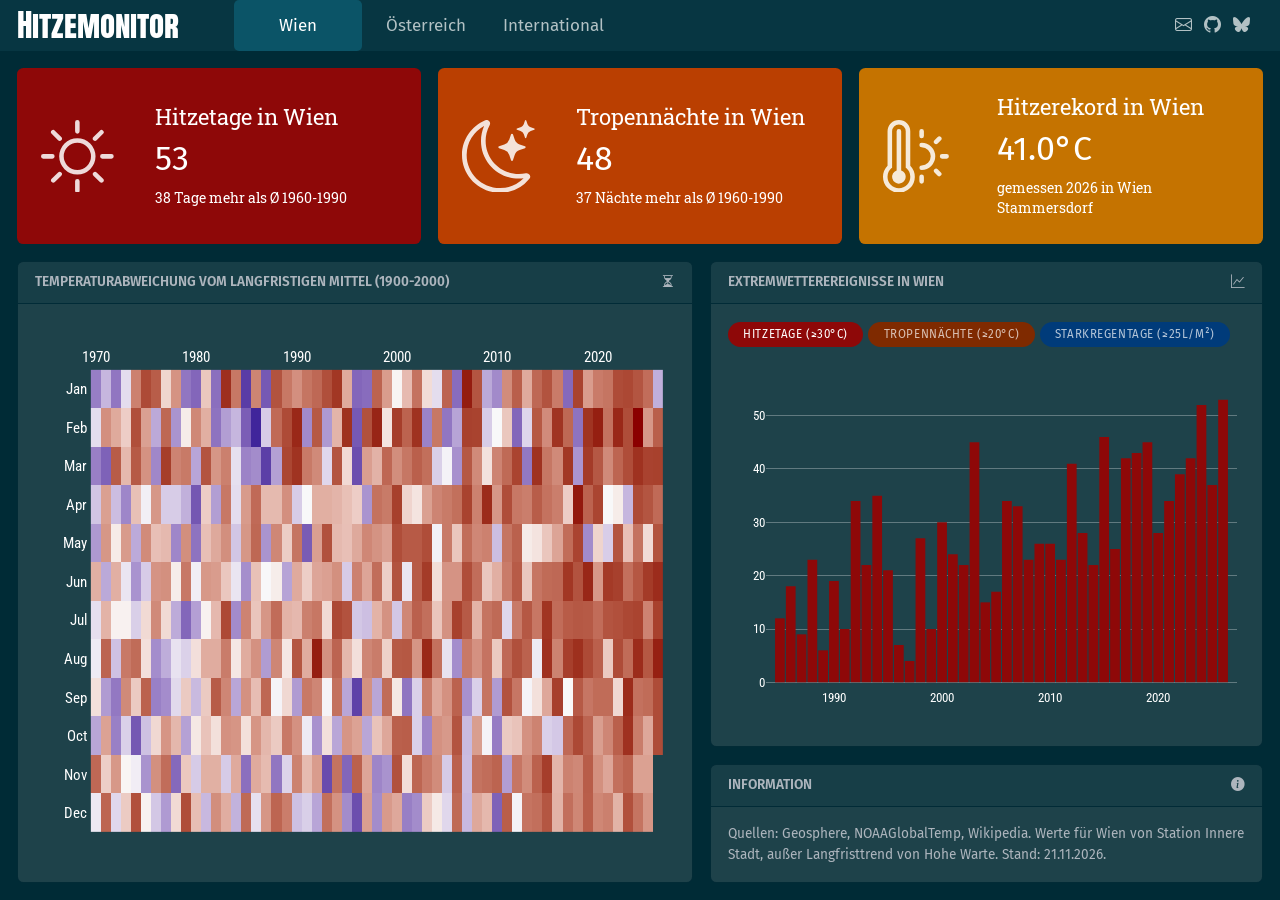
==== heat_dashboard.html @ 4937c635 "Built site for gh-pages" ====
<!DOCTYPE html>
<html xmlns="http://www.w3.org/1999/xhtml" lang="en" xml:lang="en"><head>

<meta charset="utf-8">
<meta name="generator" content="quarto-1.11.9">

<meta name="viewport" content="width=device-width, initial-scale=1.0, user-scalable=yes">


<title>Hitzemonitor</title>
<style>
/* Default styles provided by pandoc.
** See https://pandoc.org/MANUAL.html#variables-for-html for config info.
*/
span.smallcaps{font-variant: small-caps;}
div.columns{display: flex; gap: 1.5em;}
div.column{flex: auto;}
@media screen {
div.columns{gap: min(4vw, 1.5em);}
div.column{overflow-x: auto;}
}
div.hanging-indent{margin-left: 1.5em; text-indent: -1.5em;}
ul.task-list{list-style: none;}
ul.task-list li input[type="checkbox"] {
  width: 0.8em;
  margin: 0 0.8em 0.2em -1em; /* quarto-specific, see https://github.com/quarto-dev/quarto-cli/issues/4556 */ 
  vertical-align: middle;
}
</style>


<script src="heat_dashboard_files/libs/clipboard/clipboard.min.js"></script>
<script src="heat_dashboard_files/libs/quarto-html/quarto.js" type="module"></script>
<script src="heat_dashboard_files/libs/quarto-html/tabsets/tabsets.js" type="module"></script>
<script src="heat_dashboard_files/libs/quarto-html/scrollable-regions/scrollable-regions.js" type="module"></script>
<script src="heat_dashboard_files/libs/quarto-html/popper.min.js"></script>
<script src="heat_dashboard_files/libs/quarto-html/tippy.umd.min.js"></script>
<script src="heat_dashboard_files/libs/quarto-html/anchor.min.js"></script>
<link href="heat_dashboard_files/libs/quarto-html/tippy.css" rel="stylesheet">
<link href="heat_dashboard_files/libs/quarto-html/quarto-syntax-highlighting-63b5708e65d6cd79cd7618c58d0c21e7.css" rel="stylesheet" class="quarto-color-scheme" id="quarto-text-highlighting-styles">
<link href="heat_dashboard_files/libs/quarto-html/quarto-syntax-highlighting-dark-447e42e69aaa9833c0ba1b986f430b20.css" rel="stylesheet" class="quarto-color-scheme quarto-color-alternate" id="quarto-text-highlighting-styles">
<link href="heat_dashboard_files/libs/quarto-html/quarto-syntax-highlighting-63b5708e65d6cd79cd7618c58d0c21e7.css" rel="stylesheet" class="quarto-color-scheme-extra" id="quarto-text-highlighting-styles">
<script src="heat_dashboard_files/libs/bootstrap/bootstrap.min.js"></script>
<link href="heat_dashboard_files/libs/bootstrap/bootstrap-icons.css" rel="stylesheet">
<link href="heat_dashboard_files/libs/bootstrap/bootstrap-05d5b7c2d4df6968c0a750b83c031371.min.css" rel="stylesheet" append-hash="true" class="quarto-color-scheme" id="quarto-bootstrap" data-mode="dark">
<link href="heat_dashboard_files/libs/bootstrap/bootstrap-dark-05d5b7c2d4df6968c0a750b83c031371.min.css" rel="stylesheet" append-hash="true" class="quarto-color-scheme quarto-color-alternate" id="quarto-bootstrap" data-mode="dark">
<link href="heat_dashboard_files/libs/bootstrap/bootstrap-05d5b7c2d4df6968c0a750b83c031371.min.css" rel="stylesheet" append-hash="true" class="quarto-color-scheme-extra" id="quarto-bootstrap" data-mode="dark">
<script src="heat_dashboard_files/libs/quarto-dashboard/quarto-dashboard.js"></script>
<script src="heat_dashboard_files/libs/quarto-dashboard/stickythead.js"></script>



<script src="heat_dashboard_files/libs/quarto-dashboard/web-components.js" type="module"></script>
<script src="heat_dashboard_files/libs/quarto-dashboard/components.js"></script>

<link href="heat_dashboard_files/libs/htmltools-fill-0.5.9/fill.css" rel="stylesheet">
<script src="heat_dashboard_files/libs/bslib-component-js-0.12.0/components.min.js"></script>
<script src="heat_dashboard_files/libs/bslib-component-js-0.12.0/web-components.min.js" type="module"></script>
<link href="heat_dashboard_files/libs/bslib-component-css-0.12.0/components.css" rel="stylesheet">
<script src="heat_dashboard_files/libs/bslib-tag-require-0.12.0/tag-require.js"></script>
<script src="heat_dashboard_files/libs/htmlwidgets-1.6.4/htmlwidgets.js"></script>
<script src="heat_dashboard_files/libs/plotly-binding-4.12.1/plotly.js"></script>
<script src="heat_dashboard_files/libs/typedarray-0.1/typedarray.min.js"></script>
<script src="heat_dashboard_files/libs/jquery-3.6.0/jquery-3.6.0.min.js"></script>
<link href="heat_dashboard_files/libs/crosstalk-1.2.2/css/crosstalk.min.css" rel="stylesheet">
<script src="heat_dashboard_files/libs/crosstalk-1.2.2/js/crosstalk.min.js"></script>
<link href="heat_dashboard_files/libs/plotly-htmlwidgets-css-2.25.2/plotly-htmlwidgets.css" rel="stylesheet">
<script src="heat_dashboard_files/libs/plotly-main-2.25.2/plotly-latest.min.js"></script>
<link href="heat_dashboard_files/libs/datatables-css-0.0.0/datatables-crosstalk.css" rel="stylesheet">
<script src="heat_dashboard_files/libs/datatables-binding-0.34.0/datatables.js"></script>
<link href="heat_dashboard_files/libs/dt-core-1.13.6/css/jquery.dataTables.min.css" rel="stylesheet">
<link href="heat_dashboard_files/libs/dt-core-1.13.6/css/jquery.dataTables.extra.css" rel="stylesheet">
<script src="heat_dashboard_files/libs/dt-core-1.13.6/js/jquery.dataTables.min.js"></script>


</head>

<body class="quarto-dashboard dashboard-fill fullcontent quarto-light"><a id="quarto-skip-link" class="visually-hidden-focusable" href="#quarto-document-content">Skip to main content</a>

<header id="quarto-dashboard-header">
<nav class="navbar navbar-expand-md slim" data-bs-theme="dark">
  <div class="navbar-container container-fluid">
    <button class="navbar-toggler" type="button" data-bs-toggle="collapse" data-bs-target="#dashboard-collapse" aria-controls="dashboard-collapse" aria-expanded="false" aria-label="Toggle navigation">
      <span class="navbar-toggler-icon"></span>
    </button>    


    <div class="navbar-brand-container">


      <div class="navbar-title">
        <div class="navbar-title-text"><a href="#">Hitzemonitor</a></div>
        
        
      </div>
    </div>
<div id="dashboard-collapse" class="navbar-collapse collapse"><ul class="navbar-nav navbar-nav-scroll me-auto" role="tablist"><li class="nav-item" role="presentation"><a id="tab-wien" class="nav-link active" data-bs-toggle="tab" role="tab" data-bs-target="#wien" data-scrolling="false" href="#wien" aria-controls="wien" aria-selected="true"><span class="nav-link-text">Wien</span></a></li><li class="nav-item" role="presentation"><a id="tab-österreich" class="nav-link" data-bs-toggle="tab" role="tab" data-bs-target="#österreich" data-scrolling="false" href="#österreich" aria-controls="österreich" aria-selected="false"><span class="nav-link-text">Österreich</span></a></li><li class="nav-item" role="presentation"><a id="tab-international" class="nav-link" data-bs-toggle="tab" role="tab" data-bs-target="#international" data-scrolling="false" href="#international" aria-controls="international" aria-selected="false"><span class="nav-link-text">International</span></a></li></ul><div class="quarto-dashboard-links"><a class="quarto-dashboard-link" href="mailto:matthias.schnetzer@akwien.at"><i class="bi bi-envelope"></i></a><a class="quarto-dashboard-link" href="https://github.com/mschnetzer"><i class="bi bi-github"></i></a><a class="quarto-dashboard-link" href="https://bsky.app/profile/matschnetzer.bsky.social"><i class="bi bi-bluesky"></i></a></div></div></div>
</nav>
</header>
<div class="page-layout-custom quarto-dashboard-content bslib-gap-spacing html-fill-container bslib-page-fill quarto-dashboard-pages" id="quarto-document-content" tabindex="-1" role="main">  

<div class="bslib-grid-item html-fill-item tab-content bslib-grid" data-layout="fill" style="display: grid; grid-template-rows: minmax(3em, 1fr); grid-auto-columns: minmax(0, 1fr);">
<div id="wien" class="dashboard-page tab-pane show active html-fill-item html-fill-container" data-orientation="rows" aria-labelledby="tab-wien">
<div class="html-fill-item html-fill-container bslib-grid" style="display: grid; grid-template-rows: minmax(3em, max-content) minmax(3em, 1fr); grid-auto-columns: minmax(0, 1fr);">
<div class="html-fill-item html-fill-container bslib-grid" style="display: grid; grid-template-columns: minmax(3em, 1fr) minmax(3em, 1fr) minmax(3em, 1fr);
grid-auto-rows: minmax(0, 1fr);">
<div class="card bslib-card bslib-mb-spacing html-fill-item html-fill-container bslib-value-box showcase-left-center" data-bslib-card-init="" data-require-bs-caller="card()" data-require-bs-version="5 5" style="color:#FFFFFF;background-color:#8e0808;--bslib-color-fg:#FFFFFF;--bslib-color-bg:#8e0808;">
<div class="card-body bslib-gap-spacing html-fill-item html-fill-container" style="margin-top:auto;margin-bottom:auto;flex:1 1 auto; padding:0;">
<div class="value-box-grid html-fill-item" style="--bslib-grid-height:auto;--bslib-grid-height-mobile:auto;---bslib-value-box-showcase-w:30%;---bslib-value-box-showcase-w-fs:1fr;---bslib-value-box-showcase-max-h:100px;---bslib-value-box-showcase-max-h-fs:67%;">
<div class="value-box-showcase html-fill-item html-fill-container"><svg xmlns="http://www.w3.org/2000/svg" viewbox="0 0 16 16" class="bi bi-sun " style="height:1em;width:1em;fill:currentColor;vertical-align:-0.125em;" aria-hidden="true" role="img"><path d="M8 11a3 3 0 1 1 0-6 3 3 0 0 1 0 6zm0 1a4 4 0 1 0 0-8 4 4 0 0 0 0 8zM8 0a.5.5 0 0 1 .5.5v2a.5.5 0 0 1-1 0v-2A.5.5 0 0 1 8 0zm0 13a.5.5 0 0 1 .5.5v2a.5.5 0 0 1-1 0v-2A.5.5 0 0 1 8 13zm8-5a.5.5 0 0 1-.5.5h-2a.5.5 0 0 1 0-1h2a.5.5 0 0 1 .5.5zM3 8a.5.5 0 0 1-.5.5h-2a.5.5 0 0 1 0-1h2A.5.5 0 0 1 3 8zm10.657-5.657a.5.5 0 0 1 0 .707l-1.414 1.415a.5.5 0 1 1-.707-.708l1.414-1.414a.5.5 0 0 1 .707 0zm-9.193 9.193a.5.5 0 0 1 0 .707L3.05 13.657a.5.5 0 0 1-.707-.707l1.414-1.414a.5.5 0 0 1 .707 0zm9.193 2.121a.5.5 0 0 1-.707 0l-1.414-1.414a.5.5 0 0 1 .707-.707l1.414 1.414a.5.5 0 0 1 0 .707zM4.464 4.465a.5.5 0 0 1-.707 0L2.343 3.05a.5.5 0 1 1 .707-.707l1.414 1.414a.5.5 0 0 1 0 .708z"></path></svg></div>
<div class="value-box-area html-fill-item html-fill-container">
<p class="value-box-title">Hitzetage in Wien</p>
<p class="value-box-value">53</p>
<p>38 Tage mehr als Ø 1960-1990</p>
</div>
</div>
</div>
<script data-bslib-card-init="">bslib.Card.initializeAllCards();</script>
<script data-bslib-card-init="">bslib.Card.initializeAllCards();</script></div><div class="card bslib-card bslib-mb-spacing html-fill-item html-fill-container bslib-value-box showcase-left-center" data-bslib-card-init="" data-require-bs-caller="card()" data-require-bs-version="5 5" style="color:#FFFFFF;background-color:#ba3f01;--bslib-color-fg:#FFFFFF;--bslib-color-bg:#ba3f01;">
<div class="card-body bslib-gap-spacing html-fill-item html-fill-container" style="margin-top:auto;margin-bottom:auto;flex:1 1 auto; padding:0;">
<div class="value-box-grid html-fill-item" style="--bslib-grid-height:auto;--bslib-grid-height-mobile:auto;---bslib-value-box-showcase-w:30%;---bslib-value-box-showcase-w-fs:1fr;---bslib-value-box-showcase-max-h:100px;---bslib-value-box-showcase-max-h-fs:67%;">
<div class="value-box-showcase html-fill-item html-fill-container"><svg xmlns="http://www.w3.org/2000/svg" viewbox="0 0 16 16" class="bi bi-moon-stars " style="height:1em;width:1em;fill:currentColor;vertical-align:-0.125em;" aria-hidden="true" role="img"><path d="M6 .278a.768.768 0 0 1 .08.858 7.208 7.208 0 0 0-.878 3.46c0 4.021 3.278 7.277 7.318 7.277.527 0 1.04-.055 1.533-.16a.787.787 0 0 1 .81.316.733.733 0 0 1-.031.893A8.349 8.349 0 0 1 8.344 16C3.734 16 0 12.286 0 7.71 0 4.266 2.114 1.312 5.124.06A.752.752 0 0 1 6 .278zM4.858 1.311A7.269 7.269 0 0 0 1.025 7.71c0 4.02 3.279 7.276 7.319 7.276a7.316 7.316 0 0 0 5.205-2.162c-.337.042-.68.063-1.029.063-4.61 0-8.343-3.714-8.343-8.29 0-1.167.242-2.278.681-3.286z"></path>
<path d="M10.794 3.148a.217.217 0 0 1 .412 0l.387 1.162c.173.518.579.924 1.097 1.097l1.162.387a.217.217 0 0 1 0 .412l-1.162.387a1.734 1.734 0 0 0-1.097 1.097l-.387 1.162a.217.217 0 0 1-.412 0l-.387-1.162A1.734 1.734 0 0 0 9.31 6.593l-1.162-.387a.217.217 0 0 1 0-.412l1.162-.387a1.734 1.734 0 0 0 1.097-1.097l.387-1.162zM13.863.099a.145.145 0 0 1 .274 0l.258.774c.115.346.386.617.732.732l.774.258a.145.145 0 0 1 0 .274l-.774.258a1.156 1.156 0 0 0-.732.732l-.258.774a.145.145 0 0 1-.274 0l-.258-.774a1.156 1.156 0 0 0-.732-.732l-.774-.258a.145.145 0 0 1 0-.274l.774-.258c.346-.115.617-.386.732-.732L13.863.1z"></path></svg></div>
<div class="value-box-area html-fill-item html-fill-container">
<p class="value-box-title">Tropennächte in Wien</p>
<p class="value-box-value">48</p>
<p>37 Nächte mehr als Ø 1960-1990</p>
</div>
</div>
</div>
<script data-bslib-card-init="">bslib.Card.initializeAllCards();</script>
<script data-bslib-card-init="">bslib.Card.initializeAllCards();</script></div><div class="card bslib-card bslib-mb-spacing html-fill-item html-fill-container bslib-value-box showcase-left-center" data-bslib-card-init="" data-require-bs-caller="card()" data-require-bs-version="5 5" style="color:#FFFFFF;background-color:#c57300;--bslib-color-fg:#FFFFFF;--bslib-color-bg:#c57300;">
<div class="card-body bslib-gap-spacing html-fill-item html-fill-container" style="margin-top:auto;margin-bottom:auto;flex:1 1 auto; padding:0;">
<div class="value-box-grid html-fill-item" style="--bslib-grid-height:auto;--bslib-grid-height-mobile:auto;---bslib-value-box-showcase-w:30%;---bslib-value-box-showcase-w-fs:1fr;---bslib-value-box-showcase-max-h:100px;---bslib-value-box-showcase-max-h-fs:67%;">
<div class="value-box-showcase html-fill-item html-fill-container"><svg xmlns="http://www.w3.org/2000/svg" viewbox="0 0 16 16" class="bi bi-thermometer-sun " style="height:1em;width:1em;fill:currentColor;vertical-align:-0.125em;" aria-hidden="true" role="img"><path d="M5 12.5a1.5 1.5 0 1 1-2-1.415V2.5a.5.5 0 0 1 1 0v8.585A1.5 1.5 0 0 1 5 12.5z"></path>
<path d="M1 2.5a2.5 2.5 0 0 1 5 0v7.55a3.5 3.5 0 1 1-5 0V2.5zM3.5 1A1.5 1.5 0 0 0 2 2.5v7.987l-.167.15a2.5 2.5 0 1 0 3.333 0L5 10.486V2.5A1.5 1.5 0 0 0 3.5 1zm5 1a.5.5 0 0 1 .5.5v1a.5.5 0 0 1-1 0v-1a.5.5 0 0 1 .5-.5zm4.243 1.757a.5.5 0 0 1 0 .707l-.707.708a.5.5 0 1 1-.708-.708l.708-.707a.5.5 0 0 1 .707 0zM8 5.5a.5.5 0 0 1 .5-.5 3 3 0 1 1 0 6 .5.5 0 0 1 0-1 2 2 0 0 0 0-4 .5.5 0 0 1-.5-.5zM12.5 8a.5.5 0 0 1 .5-.5h1a.5.5 0 1 1 0 1h-1a.5.5 0 0 1-.5-.5zm-1.172 2.828a.5.5 0 0 1 .708 0l.707.708a.5.5 0 0 1-.707.707l-.708-.707a.5.5 0 0 1 0-.708zM8.5 12a.5.5 0 0 1 .5.5v1a.5.5 0 0 1-1 0v-1a.5.5 0 0 1 .5-.5z"></path></svg></div>
<div class="value-box-area html-fill-item html-fill-container">
<p class="value-box-title">Hitzerekord in Wien</p>
<p class="value-box-value">41.0°C</p>
<p>gemessen 2026 in Wien Stammersdorf</p>
</div>
</div>
</div>
<script data-bslib-card-init="">bslib.Card.initializeAllCards();</script>
<script data-bslib-card-init="">bslib.Card.initializeAllCards();</script></div>
</div>
<div class="fill html-fill-item html-fill-container bslib-grid" data-layout="fill" style="display: grid; grid-template-columns: minmax(3em, 55fr) minmax(3em, 45fr);
grid-auto-rows: minmax(0, 1fr);">
<div class="html-fill-item html-fill-container bslib-grid" style="display: grid; grid-template-rows: minmax(3em, 1fr); grid-auto-columns: minmax(0, 1fr);">
<div class="card fill html-fill-item html-fill-container bslib-card" data-fill="true" data-title="Temperaturabweichung vom langfristigen Mittel (1900-2000)<i class='bi bi-hourglass-split'></i>" data-bslib-card-init="" data-require-bs-caller="card()">
<div class="card-header"><div class="card-title"><span style="display: inline">
Temperaturabweichung vom langfristigen Mittel (1900-2000)</span></div><i class="bi bi-hourglass-split"></i>
</div>
<div class="cell card-body html-fill-item html-fill-container">
<div class="cell-output-display html-fill-item html-fill-container">
<div class="plotly html-widget html-fill-item html-fill-container" id="htmlwidget-fe94f6e7ae63e1a54ec6" style="width:100%;height:406px;"></div>
<script type="application/json" data-for="htmlwidget-fe94f6e7ae63e1a54ec6">{"x":{"data":[{"x":[1970,1971,1972,1973,1974,1975,1976,1977,1978,1979,1980,1981,1982,1983,1984,1985,1986,1987,1988,1989,1990,1991,1992,1993,1994,1995,1996,1997,1998,1999,2000,2001,2002,2003,2004,2005,2006,2007,2008,2009,2010,2011,2012,2013,2014,2015,2016,2017,2018,2019,2020,2021,2022,2023,2024,2025,2026],"y":[1,2,3,4,5,6,7,8,9,10,11,12],"z":[[0.42785183314504427,0.81273307680142215,0.3922525026024542,0.57015768643587428,0.86132198867986765,0.48329281602683155,0.35895595000830283,0.26397835333121644,0.53706988739613859,0.86971914161245589,0.60046272755787622,0.32842556305560705,0.71471986834201784,0.64071621967259262,0.31422386181637085,0.80135725063207652,0.40981380584459304,0.69594920929173854,0.81273307680142215,0.75540557736999925,0.34333441416884775,0.37527561942712323,0.28785386884898556,0.78927902946201056,0.7055391393014171,0.23220127322592771,0.093717333210398865,0.67541681326236658,0.23220127322592771,0.68591939603780228,0.65285215064988034,0.20444168709749652,0.23220127322592771,0.57015768643587428,0.50162378399461371,0.3922525026024542,0.80135725063207652,0.32842556305560705,0.65285215064988034,0.61455392314796142,0.1383018861474076,0.8286379536395595,0.44622531412545036,0.77641212592731135,0.78927902946201056,0.84799033417693359,0.62796175614052407,0.78927902946201056,0.73196523830275373,0.8286379536395595,0.73196523830275373,0.74788689659133301,0.62796175614052407,0.86132198867986765,0.77641212592731135,0.69594920929173854,null],[0.80452091307964169,0.5628599686505843,0.6914376529790115,0.47486860459141439,0.43782581900005285,0.24800396190653992,0.71058742288275034,0.79264190961418368,0.15490786759717287,0.57869146067920918,0.36775825239324078,0.6349861310947128,0.6349861310947128,0.36775825239324078,0.64739925975918966,0.16900558669535298,0.64739925975918966,0.60822243185850422,0.18416147587817794,0.38444281195079671,0.74436827328878841,0.60822243185850422,0.68119672466783576,0.086603703512868474,0.77999911784201903,0.1482150495199567,0.82108463777634144,0.65921387629770734,0.21828426154286673,0.24800396190653992,0.8593569514311028,0.52917984640898652,0.8102003002952799,0.7593854936776756,0.71955741888446345,0.36775825239324078,0.82108463777634144,0.33645580367950373,0.77999911784201903,0.79264190961418368,0.81571872004788593,0.27024857135364078,0.77336158357948248,0.71955741888446345,0.82108463777634144,0.9019225870603208,0.62193819469816625,0.74436827328878841,0.72816119273645352,0.83138979431685434,0.71058742288275034,0.65921387629770734,0.78642168536967583,0.81571872004788593,0.67046736358863779,0.67046736358863779,null],[0.29022351749696318,0.66651823243965447,0.20607997788525234,0.37842083965678713,0.11578277499726682,0.34621882191136849,0.54029290898383586,0.69778588849371814,0.61712755831318467,0.27787736969681587,0.50503652762620455,0.58850453643471456,0.52292373028382544,0.7072965651699088,0.69778588849371814,0.52292373028382544,0.69778588849371814,0.61712755831318467,0.57312947583121943,0.76398990584932658,0.7072965651699088,0.43128738697333713,0.24425659454928886,0.52292373028382544,0.29022351749696318,0.69778588849371814,0.66651823243965447,0.29022351749696318,0.58850453643471456,0.65506902688349666,0.82446097860617396,0.8295930331891449,0.37842083965678713,0.2150088070903276,0.7072965651699088,0.6878412718486403,0.85338186405008609,0.33117580209386066,0.67743023412921455,0.44970583965636562,0.19751453862731894,0.57312947583121943,0.58850453643471456,0.7072965651699088,0.74157170491187563,0.37842083965678713,0.36197351306859632,0.80245595028705607,0.87850074740543271,0.81376967496715902,0.67743023412921455,0.7335163561825917,0.82446097860617396,0.92972677110669377,0.75678934093315275,0.65506902688349666,0.87049025553414661],[0.52292373028382544,0.26612568364284434,0.1892876577880985,0.72513488531639891,0.57312947583121943,0.81918901897767882,0.20607997788525234,0.23406678185092955,0.39551425724678191,0.57312947583121943,0.33117580209386094,0.57312947583121943,0.83459213185071279,0.73351635618259159,0.29022351749696351,0.70729656516990902,0.60316687231196509,0.80819488546950924,0.44970583965636596,0.5402929089838362,0.26612568364284434,0.76398990584932669,0.73351635618259159,0.44970583965636596,0.78415629340076276,0.29022351749696351,0.062485240077321758,0.70729656516990902,0.29022351749696351,0.7965434663932901,0.50503652762620488,0.18137653026875303,0.3784208396567868,0.75678934093315253,0.65506902688349689,0.70729656516990902,0.81918901897767882,0.24425659454928858,0.3784208396567868,0.77765860682278498,0.26612568364284434,0.85780486345830498,0.77094119305059283,0.44970583965636596,0.52292373028382544,0.65506902688349689,0.90068317018091892,0.46825823653247672,0.83946473988614179,0.77094119305059283,0.7965434663932901,0.7965434663932901,0.5402929089838362,0.94132405265491903,0.78415629340076276,0.7965434663932901,0.87049025553414683],[0.43237461175938902,0.81409587662817273,0.34713493467574458,0.76440965968705887,0.79689973174056217,0.5239711472502282,0.23465919438068869,0.30399215273867136,0.41423920125168223,0.37941885650419005,0.5239711472502282,0.64377635268568356,0.64377635268568356,0.75722435810364463,0.50611141240283208,0.64377635268568356,0.70784856596596957,0.2668078714353454,0.73400377915717308,0.50611141240283208,0.849126156343042,0.64377635268568356,0.96520925092506016,0.70784856596596957,0.81409587662817273,0.6179352851565465,0.5239711472502282,0.73400377915717308,0.75722435810364463,0.5580231638389872,0.83975035364050477,0.84449551840985326,0.69836269346226143,0.9470269265337603,0.78453566669025443,0.41423920125168223,0.23465919438068869,0.76440965968705887,0.70784856596596957,0.7780506132918843,0.57406273716640666,0.80280162948241895,0.86238151756842218,0.81950624591833388,0.43237461175938902,0.92990434728115079,0.74204045815213504,0.90089030491118582,0.93286865213230141,0.87477543782685108,0.82476969086215535,0.57406273716640666,0.87073311759034755,0.79689973174056217,0.94149100799297691,0.84449551840985326,0.96271728164559678],[0.40928469481719038,0.62757308221912489,0.48274447398290893,0.48274447398290893,0.37478113067853336,0.53655903034564512,0.72326367571126304,0.53655903034564512,0.30031841918120744,0.1510369994580705,0.27526824674404532,0.48274447398290893,0.61414535142557269,0.87764451986983183,0.23190816354997848,0.73984372509922536,0.58521630915278655,0.69565779031512032,0.79523159806530241,0.62757308221912489,0.61414535142557269,0.74765926131588356,0.76944748691374254,0.53655903034564512,0.88154394741215503,0.85685011915265841,0.35848175356927298,0.34288129161532327,0.62757308221912489,0.7052603328907362,0.35848175356927298,0.73171926047193314,0.82332479929686941,0.78909393763893509,0.58521630915278655,0.7052603328907362,0.89638611874480822,0.83841384387794682,0.62757308221912489,0.77621459668091464,0.80118320621825734,0.39173937320862073,0.76244325970825921,0.84319173284282778,0.76944748691374254,0.92297441397138069,0.79523159806530241,0.83351421121443448,0.84319173284282778,0.83841384387794682,0.79523159806530241,0.85240471743557411,0.86119444893100894,0.88154394741215503,0.88911032489284203,0.73984372509922536,0.89638611874480822],[0.63536381157586508,0.29515777367184692,0.63536381157586508,0.42012234899055823,0.24831907050470398,0.36824424930985084,0.70150805074417255,0.71085938800357906,0.49385448938111759,0.76670273734189853,0.43837221810301485,0.69173472484237541,0.68150777687239938,0.57915087998925097,0.42012234899055823,0.23794621131157453,0.59425042771380843,0.45686369908793173,0.49385448938111759,0.28257220243406617,0.64775862971928755,0.56334031006723928,0.65955603927295303,0.67079342989107693,0.71085938800357906,0.36824424930985084,0.7445996054115982,0.65955603927295303,0.79282369701409616,0.56334031006723928,0.85510190448721857,0.42012234899055823,0.83648828616480564,0.90882945616536859,0.52969804800737641,0.70150805074417255,0.70150805074417255,0.8679623697349399,0.79282369701409616,0.57915087998925097,0.63536381157586508,0.75960033920977577,0.83648828616480564,0.57915087998925097,0.77356196287360635,0.79884770421071227,0.80469201214510166,0.91859639743604471,0.85510190448721857,0.95061120210792693,0.69173472484237541,0.91214162459804782,0.89852938217626099,0.78660930051371758,0.84602083437615339,0.90882945616536859,0.93959010162769518],[0.26185048630382479,0.69409696952202815,0.49819822335315467,0.68398079533702927,0.29824189155525033,0.72189222776972384,0.5977336022467381,0.61195608085981323,0.22077415997136982,0.71302270719818217,0.17847746692673036,0.5977336022467381,0.65061469451418819,0.71302270719818217,0.35596316824488922,0.69409696952202815,0.80605543332819429,0.25085583504052122,0.73040243246569236,0.56716098049468078,0.77515778150938686,0.12506060447287976,0.6733854313878449,0.86051279364331967,0.61195608085981323,0.5977336022467381,0.65061469451418819,0.73040243246569236,0.70376723878653646,0.6733854313878449,0.86894489148600706,0.83764593225417316,0.83764593225417316,0.86894489148600706,0.44275076047742246,0.76131090512816701,0.58280357785436121,0.79427197589721632,0.73040243246569236,0.74644089618148435,0.34047528436690733,0.77515778150938686,0.82249427621728444,0.49819822335315467,0.51624840483186873,0.58280357785436121,0.66227563966934766,0.79427197589721632,0.88852189752706778,0.23035150448804068,0.55082105444689833,0.37215374871606727,0.85169091798044905,0.5977336022467381,0.78173655273219733,0.53382559460757228,0.85615275097196042],[0.35424189518239579,0.67220106482940756,0.33883155621485872,0.21975626780263821,0.59614212502021724,0.4407423706033462,0.69301742437149405,0.37035716155075005,0.37035716155075005,0.31013912208708722,0.11309432341057594,0.56541471978674951,0.27210412517762095,0.76759891629303179,0.40454226743903215,0.68285071399239261,0.79960980215599997,0.61044093432190971,0.61044093432190971,0.71203391232270274,0.37035716155075005,0.4592523028261663,0.63699397505149424,0.63699397505149424,0.62404891930977224,0.59614212502021724,0.56541471978674951,0.24968963028910893,0.78103054654225357,0.76052869872668527,0.89898302028108346,0.54900083727813964,0.51430321322396588,0.67220106482940756,0.73770297627040338,0.76052869872668527,0.78742024512311015,0.89180827608564517,0.7455990307682957,0.93995500056651482,0.69301742437149405,0.86849519817713217,0.76759891629303179,0.7532012395973755,0.83218301284952323,0.78103054654225357,0.7532012395973755,0.56541471978674951,0.97357349913637237,0.81657872320457481,0.88811629116225377,0.4592523028261663,0.49620955043077702,0.32413407381576637,0.87658839349865869,0.85119863203288015,0.79960980215599997],[0.20469951705573278,0.13848790942351988,0.8338087882859343,0.61496189134752699,0.83870102201848717,0.70581758485408708,0.22282450603892021,0.90359661402332536,0.74031643604982322,0.76286625424429333,0.28822654858323726,0.85267170727871799,0.69624024033741583,0.74811427789872642,0.41034333999358841,0.21356903762727461,0.23249477530342869,0.057646853339449571,0.27597705031126857,0.88558945321052962,0.92623010747981116,0.76286625424429333,0.72377566568252394,0.3927661502178843,0.85267170727871799,0.53758021404999556,0.093865281431978365,0.67573590978493592,0.62834985327020632,0.80729692255671637,0.71498660528483182,0.76985597004915352,0.82363532875810652,0.78946394760934546,0.3757706903785587,0.44677450430449034,0.24261094948842757,0.84347186205509694,0.72377566568252394,0.5201216954475284,0.74031643604982322,0.80153114035257689,0.88933051488125126,0.1880139217636029,0.92925241347183241,0.76985597004915352,0.72377566568252394,0.91686069243998858,0.25320631343761174,0.91034518238087991,0.84347186205509694,0.72377566568252394,0.81289711807392384,0.86984110430717965,0.92925241347183241,0.8929991349039339,0.89659801169995046],[0.40436731538167808,0.71194379374071615,0.64919084791926851,0.56525555860928212,0.86427396375868293,0.6720930910263202,0.29669525346450759,0.80537491307712727,0.24958390797332322,0.49602857318619825,0.72940930521663871,0.63686894905307934,0.17757047123340938,0.27198773088104056,0.32399209568462961,0.13028614859862073,0,0.37019423156867398,0.79955128439597578,0.87254476985146401,0.94823825206980039,0.22919124298559457,0.84187903123887753,0.26051648644542746,0.62391748806670577,0.92824041449059047,0.11862096262687274,0.8599999497859433,0.95358143738620005,0.51412610345524912,0.90243662128196123,0.81652508448253935,0.92824041449059047,0.21054153528249903,0.76753012166285672,0.18533313820334307,0.28403493203644398,0.89539413488926911,0.89177207227423194,0.37019423156867398,0.45906853527771163,0.58098226608953463,0.14919490608297886,0.38697557162381863,0.84187903123887753,0.72085773267208275,0.92520167859245606,0.80537491307712727,0.17757047123340938,0.92520167859245606,0.96383166109928076,0.7809662392450174,0.94823825206980039,0.86845426425898919,1,0.69291902029677976,0.82706945095680751],[0.20137220067707359,0.32328323897032157,0.18494183994155342,0.40349331673225841,0.74513836472700834,0.87635289944111849,0.83188593821860912,0.54800472768989417,0.70216942272374561,0.18494183994155342,0.14886774984162873,0.58022041225860332,0.16972983595469632,0.93402983664577621,0.76718579350574523,0.052014413306215763,0.73722421646212344,0.11834087377366406,0.8554089985672988,0.76718579350574523,0.71149262817826775,0.77402873235359682,0.80509066124570683,0.86406461700449944,0.91881616287100965,0.6485951113181827,0.14886774984162873,0.16253181903075692,0.81625666831394716,0.68223189518439231,0.47670257682107398,0.60961103496644664,0.78064438939845371,0.53090525215027751,0.40349331673225841,0.81625666831394716,0.16253181903075692,0.96863360867011539,0.85092957785227274,0.29605352716033878,0.22870961604617218,0.72042518655649457,0.82681526943049111,0.6485951113181827,0.80509066124570683,0.8554089985672988,0.76010075658736775,0.15558292073572774,0.89159094931879246,0.68223189518439231,0.76010075658736775,0.77402873235359682,0.87234432493622482,0.88027866408357314,0.85092957785227274,0.79324721514240681,0.30932939915714286]],"text":[["Dec 1970: -0.2°C","Dec 1971: +3.2°C","Dec 1972: -0.4°C","Dec 1973: +0.6°C","Dec 1974: +4.2°C","Dec 1975: +0.1°C","Dec 1976: -0.6°C","Dec 1977: -1.3°C","Dec 1978: +0.4°C","Dec 1979: +4.4°C","Dec 1980: +0.8°C","Dec 1981: -0.8°C","Dec 1982: +1.8°C","Dec 1983: +1.1°C","Dec 1984: -0.9°C","Dec 1985: +3.0°C","Dec 1986: -0.3°C","Dec 1987: +1.6°C","Dec 1988: +3.2°C","Dec 1989: +2.3°C","Dec 1990: -0.7°C","Dec 1991: -0.5°C","Dec 1992: -1.1°C","Dec 1993: +2.8°C","Dec 1994: +1.7°C","Dec 1995: -1.6°C","Dec 1996: -3.6°C","Dec 1997: +1.4°C","Dec 1998: -1.6°C","Dec 1999: +1.5°C","Dec 2000: +1.2°C","Dec 2001: -1.9°C","Dec 2002: -1.6°C","Dec 2003: +0.6°C","Dec 2004: +0.2°C","Dec 2005: -0.4°C","Dec 2006: +3.0°C","Dec 2007: -0.8°C","Dec 2008: +1.2°C","Dec 2009: +0.9°C","Dec 2010: -2.8°C","Dec 2011: +3.5°C","Dec 2012: -0.1°C","Dec 2013: +2.6°C","Dec 2014: +2.8°C","Dec 2015: +3.9°C","Dec 2016: +1.0°C","Dec 2017: +2.8°C","Dec 2018: +2.0°C","Dec 2019: +3.5°C","Dec 2020: +2.0°C","Dec 2021: +2.2°C","Dec 2022: +1.0°C","Dec 2023: +4.2°C","Dec 2024: +2.6°C","Dec 2025: +1.6°C",null],["Nov 1970: +3.1°C","Nov 1971: +0.6°C","Nov 1972: +1.6°C","Nov 1973: +0.1°C","Nov 1974: -0.1°C","Nov 1975: -1.4°C","Nov 1976: +1.8°C","Nov 1977: +2.9°C","Nov 1978: -2.5°C","Nov 1979: +0.7°C","Nov 1980: -0.5°C","Nov 1981: +1.1°C","Nov 1982: +1.1°C","Nov 1983: -0.5°C","Nov 1984: +1.2°C","Nov 1985: -2.3°C","Nov 1986: +1.2°C","Nov 1987: +0.9°C","Nov 1988: -2.1°C","Nov 1989: -0.4°C","Nov 1990: +2.2°C","Nov 1991: +0.9°C","Nov 1992: +1.5°C","Nov 1993: -3.7°C","Nov 1994: +2.7°C","Nov 1995: -2.6°C","Nov 1996: +3.4°C","Nov 1997: +1.3°C","Nov 1998: -1.7°C","Nov 1999: -1.4°C","Nov 2000: +4.2°C","Nov 2001: +0.4°C","Nov 2002: +3.2°C","Nov 2003: +2.4°C","Nov 2004: +1.9°C","Nov 2005: -0.5°C","Nov 2006: +3.4°C","Nov 2007: -0.7°C","Nov 2008: +2.7°C","Nov 2009: +2.9°C","Nov 2010: +3.3°C","Nov 2011: -1.2°C","Nov 2012: +2.6°C","Nov 2013: +1.9°C","Nov 2014: +3.4°C","Nov 2015: +5.3°C","Nov 2016: +1.0°C","Nov 2017: +2.2°C","Nov 2018: +2.0°C","Nov 2019: +3.6°C","Nov 2020: +1.8°C","Nov 2021: +1.3°C","Nov 2022: +2.8°C","Nov 2023: +3.3°C","Nov 2024: +1.4°C","Nov 2025: +1.4°C","Nov 2026: NA°C"],["Oct 1970: -1.1°C","Oct 1971: +1.3°C","Oct 1972: -1.9°C","Oct 1973: -0.5°C","Oct 1974: -3.2°C","Oct 1975: -0.7°C","Oct 1976: +0.4°C","Oct 1977: +1.6°C","Oct 1978: +0.9°C","Oct 1979: -1.2°C","Oct 1980: +0.2°C","Oct 1981: +0.7°C","Oct 1982: +0.3°C","Oct 1983: +1.7°C","Oct 1984: +1.6°C","Oct 1985: +0.3°C","Oct 1986: +1.6°C","Oct 1987: +0.9°C","Oct 1988: +0.6°C","Oct 1989: +2.4°C","Oct 1990: +1.7°C","Oct 1991: -0.2°C","Oct 1992: -1.5°C","Oct 1993: +0.3°C","Oct 1994: -1.1°C","Oct 1995: +1.6°C","Oct 1996: +1.3°C","Oct 1997: -1.1°C","Oct 1998: +0.7°C","Oct 1999: +1.2°C","Oct 2000: +3.4°C","Oct 2001: +3.5°C","Oct 2002: -0.5°C","Oct 2003: -1.8°C","Oct 2004: +1.7°C","Oct 2005: +1.5°C","Oct 2006: +4.0°C","Oct 2007: -0.8°C","Oct 2008: +1.4°C","Oct 2009: -0.1°C","Oct 2010: -2.0°C","Oct 2011: +0.6°C","Oct 2012: +0.7°C","Oct 2013: +1.7°C","Oct 2014: +2.1°C","Oct 2015: -0.5°C","Oct 2016: -0.6°C","Oct 2017: +3.0°C","Oct 2018: +4.6°C","Oct 2019: +3.2°C","Oct 2020: +1.4°C","Oct 2021: +2.0°C","Oct 2022: +3.4°C","Oct 2023: +6.1°C","Oct 2024: +2.3°C","Oct 2025: +1.2°C","Oct 2026: +4.4°C"],["Sep 1970: +0.3°C","Sep 1971: -1.3°C","Sep 1972: -2.1°C","Sep 1973: +1.9°C","Sep 1974: +0.6°C","Sep 1975: +3.3°C","Sep 1976: -1.9°C","Sep 1977: -1.6°C","Sep 1978: -0.4°C","Sep 1979: +0.6°C","Sep 1980: -0.8°C","Sep 1981: +0.6°C","Sep 1982: +3.6°C","Sep 1983: +2.0°C","Sep 1984: -1.1°C","Sep 1985: +1.7°C","Sep 1986: +0.8°C","Sep 1987: +3.1°C","Sep 1988: -0.1°C","Sep 1989: +0.4°C","Sep 1990: -1.3°C","Sep 1991: +2.4°C","Sep 1992: +2.0°C","Sep 1993: -0.1°C","Sep 1994: +2.7°C","Sep 1995: -1.1°C","Sep 1996: -4.3°C","Sep 1997: +1.7°C","Sep 1998: -1.1°C","Sep 1999: +2.9°C","Sep 2000: +0.2°C","Sep 2001: -2.2°C","Sep 2002: -0.5°C","Sep 2003: +2.3°C","Sep 2004: +1.2°C","Sep 2005: +1.7°C","Sep 2006: +3.3°C","Sep 2007: -1.5°C","Sep 2008: -0.5°C","Sep 2009: +2.6°C","Sep 2010: -1.3°C","Sep 2011: +4.1°C","Sep 2012: +2.5°C","Sep 2013: -0.1°C","Sep 2014: +0.3°C","Sep 2015: +1.2°C","Sep 2016: +5.2°C","Sep 2017: 0.0°C","Sep 2018: +3.7°C","Sep 2019: +2.5°C","Sep 2020: +2.9°C","Sep 2021: +2.9°C","Sep 2022: +0.4°C","Sep 2023: +6.5°C","Sep 2024: +2.7°C","Sep 2025: +2.9°C","Sep 2026: +4.4°C"],["Aug 1970: -0.2°C","Aug 1971: +3.2°C","Aug 1972: -0.7°C","Aug 1973: +2.4°C","Aug 1974: +2.9°C","Aug 1975: +0.3°C","Aug 1976: -1.6°C","Aug 1977: -1.0°C","Aug 1978: -0.3°C","Aug 1979: -0.5°C","Aug 1980: +0.3°C","Aug 1981: +1.1°C","Aug 1982: +1.1°C","Aug 1983: +2.3°C","Aug 1984: +0.2°C","Aug 1985: +1.1°C","Aug 1986: +1.7°C","Aug 1987: -1.3°C","Aug 1988: +2.0°C","Aug 1989: +0.2°C","Aug 1990: +3.9°C","Aug 1991: +1.1°C","Aug 1992: +7.4°C","Aug 1993: +1.7°C","Aug 1994: +3.2°C","Aug 1995: +0.9°C","Aug 1996: +0.3°C","Aug 1997: +2.0°C","Aug 1998: +2.3°C","Aug 1999: +0.5°C","Aug 2000: +3.7°C","Aug 2001: +3.8°C","Aug 2002: +1.6°C","Aug 2003: +6.7°C","Aug 2004: +2.7°C","Aug 2005: -0.3°C","Aug 2006: -1.6°C","Aug 2007: +2.4°C","Aug 2008: +1.7°C","Aug 2009: +2.6°C","Aug 2010: +0.6°C","Aug 2011: +3.0°C","Aug 2012: +4.2°C","Aug 2013: +3.3°C","Aug 2014: -0.2°C","Aug 2015: +6.1°C","Aug 2016: +2.1°C","Aug 2017: +5.2°C","Aug 2018: +6.2°C","Aug 2019: +4.5°C","Aug 2020: +3.4°C","Aug 2021: +0.6°C","Aug 2022: +4.4°C","Aug 2023: +2.9°C","Aug 2024: +6.5°C","Aug 2025: +3.8°C","Aug 2026: +7.3°C"],["Jul 1970: -0.3°C","Jul 1971: +1.0°C","Jul 1972: +0.1°C","Jul 1973: +0.1°C","Jul 1974: -0.5°C","Jul 1975: +0.4°C","Jul 1976: +1.9°C","Jul 1977: +0.4°C","Jul 1978: -1.0°C","Jul 1979: -2.6°C","Jul 1980: -1.2°C","Jul 1981: +0.1°C","Jul 1982: +0.9°C","Jul 1983: +4.6°C","Jul 1984: -1.6°C","Jul 1985: +2.1°C","Jul 1986: +0.7°C","Jul 1987: +1.6°C","Jul 1988: +2.9°C","Jul 1989: +1.0°C","Jul 1990: +0.9°C","Jul 1991: +2.2°C","Jul 1992: +2.5°C","Jul 1993: +0.4°C","Jul 1994: +4.7°C","Jul 1995: +4.1°C","Jul 1996: -0.6°C","Jul 1997: -0.7°C","Jul 1998: +1.0°C","Jul 1999: +1.7°C","Jul 2000: -0.6°C","Jul 2001: +2.0°C","Jul 2002: +3.4°C","Jul 2003: +2.8°C","Jul 2004: +0.7°C","Jul 2005: +1.7°C","Jul 2006: +5.1°C","Jul 2007: +3.7°C","Jul 2008: +1.0°C","Jul 2009: +2.6°C","Jul 2010: +3.0°C","Jul 2011: -0.4°C","Jul 2012: +2.4°C","Jul 2013: +3.8°C","Jul 2014: +2.5°C","Jul 2015: +5.9°C","Jul 2016: +2.9°C","Jul 2017: +3.6°C","Jul 2018: +3.8°C","Jul 2019: +3.7°C","Jul 2020: +2.9°C","Jul 2021: +4.0°C","Jul 2022: +4.2°C","Jul 2023: +4.7°C","Jul 2024: +4.9°C","Jul 2025: +2.1°C","Jul 2026: +5.1°C"],["Jun 1970: +1.1°C","Jun 1971: -1.0°C","Jun 1972: +1.1°C","Jun 1973: -0.2°C","Jun 1974: -1.4°C","Jun 1975: -0.5°C","Jun 1976: +1.7°C","Jun 1977: +1.8°C","Jun 1978: +0.2°C","Jun 1979: +2.5°C","Jun 1980: -0.1°C","Jun 1981: +1.6°C","Jun 1982: +1.5°C","Jun 1983: +0.7°C","Jun 1984: -0.2°C","Jun 1985: -1.5°C","Jun 1986: +0.8°C","Jun 1987: 0.0°C","Jun 1988: +0.2°C","Jun 1989: -1.1°C","Jun 1990: +1.2°C","Jun 1991: +0.6°C","Jun 1992: +1.3°C","Jun 1993: +1.4°C","Jun 1994: +1.8°C","Jun 1995: -0.5°C","Jun 1996: +2.2°C","Jun 1997: +1.3°C","Jun 1998: +2.9°C","Jun 1999: +0.6°C","Jun 2000: +4.1°C","Jun 2001: -0.2°C","Jun 2002: +3.7°C","Jun 2003: +5.5°C","Jun 2004: +0.4°C","Jun 2005: +1.7°C","Jun 2006: +1.7°C","Jun 2007: +4.4°C","Jun 2008: +2.9°C","Jun 2009: +0.7°C","Jun 2010: +1.1°C","Jun 2011: +2.4°C","Jun 2012: +3.7°C","Jun 2013: +0.7°C","Jun 2014: +2.6°C","Jun 2015: +3.0°C","Jun 2016: +3.1°C","Jun 2017: +5.8°C","Jun 2018: +4.1°C","Jun 2019: +6.9°C","Jun 2020: +1.6°C","Jun 2021: +5.6°C","Jun 2022: +5.2°C","Jun 2023: +2.8°C","Jun 2024: +3.9°C","Jun 2025: +5.5°C","Jun 2026: +6.5°C"],["May 1970: -1.3°C","May 1971: +1.6°C","May 1972: +0.2°C","May 1973: +1.5°C","May 1974: -1.0°C","May 1975: +1.9°C","May 1976: +0.8°C","May 1977: +0.9°C","May 1978: -1.7°C","May 1979: +1.8°C","May 1980: -2.2°C","May 1981: +0.8°C","May 1982: +1.2°C","May 1983: +1.8°C","May 1984: -0.6°C","May 1985: +1.6°C","May 1986: +3.1°C","May 1987: -1.4°C","May 1988: +2.0°C","May 1989: +0.6°C","May 1990: +2.6°C","May 1991: -3.0°C","May 1992: +1.4°C","May 1993: +4.2°C","May 1994: +0.9°C","May 1995: +0.8°C","May 1996: +1.2°C","May 1997: +2.0°C","May 1998: +1.7°C","May 1999: +1.4°C","May 2000: +4.4°C","May 2001: +3.7°C","May 2002: +3.7°C","May 2003: +4.4°C","May 2004: -0.1°C","May 2005: +2.4°C","May 2006: +0.7°C","May 2007: +2.9°C","May 2008: +2.0°C","May 2009: +2.2°C","May 2010: -0.7°C","May 2011: +2.6°C","May 2012: +3.4°C","May 2013: +0.2°C","May 2014: +0.3°C","May 2015: +0.7°C","May 2016: +1.3°C","May 2017: +2.9°C","May 2018: +4.9°C","May 2019: -1.6°C","May 2020: +0.5°C","May 2021: -0.5°C","May 2022: +4.0°C","May 2023: +0.8°C","May 2024: +2.7°C","May 2025: +0.4°C","May 2026: +4.1°C"],["Apr 1970: -0.6°C","Apr 1971: +1.4°C","Apr 1972: -0.7°C","Apr 1973: -1.7°C","Apr 1974: +0.8°C","Apr 1975: -0.1°C","Apr 1976: +1.6°C","Apr 1977: -0.5°C","Apr 1978: -0.5°C","Apr 1979: -0.9°C","Apr 1980: -3.2°C","Apr 1981: +0.6°C","Apr 1982: -1.2°C","Apr 1983: +2.5°C","Apr 1984: -0.3°C","Apr 1985: +1.5°C","Apr 1986: +3.0°C","Apr 1987: +0.9°C","Apr 1988: +0.9°C","Apr 1989: +1.8°C","Apr 1990: -0.5°C","Apr 1991: 0.0°C","Apr 1992: +1.1°C","Apr 1993: +1.1°C","Apr 1994: +1.0°C","Apr 1995: +0.8°C","Apr 1996: +0.6°C","Apr 1997: -1.4°C","Apr 1998: +2.7°C","Apr 1999: +2.4°C","Apr 2000: +5.2°C","Apr 2001: +0.5°C","Apr 2002: +0.3°C","Apr 2003: +1.4°C","Apr 2004: +2.1°C","Apr 2005: +2.4°C","Apr 2006: +2.8°C","Apr 2007: +5.0°C","Apr 2008: +2.2°C","Apr 2009: +6.5°C","Apr 2010: +1.6°C","Apr 2011: +4.4°C","Apr 2012: +2.5°C","Apr 2013: +2.3°C","Apr 2014: +3.6°C","Apr 2015: +2.7°C","Apr 2016: +2.3°C","Apr 2017: +0.6°C","Apr 2018: +7.8°C","Apr 2019: +3.3°C","Apr 2020: +4.9°C","Apr 2021: 0.0°C","Apr 2022: +0.2°C","Apr 2023: -0.8°C","Apr 2024: +4.6°C","Apr 2025: +4.0°C","Apr 2026: +3.0°C"],["Mar 1970: -1.9°C","Mar 1971: -2.8°C","Mar 1972: +3.6°C","Mar 1973: +0.9°C","Mar 1974: +3.7°C","Mar 1975: +1.7°C","Mar 1976: -1.7°C","Mar 1977: +5.3°C","Mar 1978: +2.1°C","Mar 1979: +2.4°C","Mar 1980: -1.1°C","Mar 1981: +4.0°C","Mar 1982: +1.6°C","Mar 1983: +2.2°C","Mar 1984: -0.3°C","Mar 1985: -1.8°C","Mar 1986: -1.6°C","Mar 1987: -4.4°C","Mar 1988: -1.2°C","Mar 1989: +4.8°C","Mar 1990: +6.0°C","Mar 1991: +2.4°C","Mar 1992: +1.9°C","Mar 1993: -0.4°C","Mar 1994: +4.0°C","Mar 1995: +0.4°C","Mar 1996: -3.6°C","Mar 1997: +1.4°C","Mar 1998: +1.0°C","Mar 1999: +3.1°C","Mar 2000: +1.8°C","Mar 2001: +2.5°C","Mar 2002: +3.4°C","Mar 2003: +2.8°C","Mar 2004: -0.5°C","Mar 2005: -0.1°C","Mar 2006: -1.5°C","Mar 2007: +3.8°C","Mar 2008: +1.9°C","Mar 2009: +0.3°C","Mar 2010: +2.1°C","Mar 2011: +3.0°C","Mar 2012: +4.9°C","Mar 2013: -2.1°C","Mar 2014: +6.1°C","Mar 2015: +2.5°C","Mar 2016: +1.9°C","Mar 2017: +5.7°C","Mar 2018: -1.4°C","Mar 2019: +5.5°C","Mar 2020: +3.8°C","Mar 2021: +1.9°C","Mar 2022: +3.2°C","Mar 2023: +4.4°C","Mar 2024: +6.1°C","Mar 2025: +5.0°C","Mar 2026: +5.1°C"],["Feb 1970: -0.3°C","Feb 1971: +1.8°C","Feb 1972: +1.2°C","Feb 1973: +0.6°C","Feb 1974: +4.3°C","Feb 1975: +1.4°C","Feb 1976: -1.0°C","Feb 1977: +3.1°C","Feb 1978: -1.4°C","Feb 1979: +0.2°C","Feb 1980: +2.0°C","Feb 1981: +1.1°C","Feb 1982: -2.2°C","Feb 1983: -1.2°C","Feb 1984: -0.8°C","Feb 1985: -2.9°C","Feb 1986: -6.0°C","Feb 1987: -0.5°C","Feb 1988: +3.0°C","Feb 1989: +4.5°C","Feb 1990: +6.8°C","Feb 1991: -1.6°C","Feb 1992: +3.8°C","Feb 1993: -1.3°C","Feb 1994: +1.0°C","Feb 1995: +6.1°C","Feb 1996: -3.1°C","Feb 1997: +4.2°C","Feb 1998: +7.0°C","Feb 1999: +0.3°C","Feb 2000: +5.3°C","Feb 2001: +3.3°C","Feb 2002: +6.1°C","Feb 2003: -1.8°C","Feb 2004: +2.5°C","Feb 2005: -2.1°C","Feb 2006: -1.1°C","Feb 2007: +5.1°C","Feb 2008: +5.0°C","Feb 2009: -0.5°C","Feb 2010: 0.0°C","Feb 2011: +0.7°C","Feb 2012: -2.6°C","Feb 2013: -0.4°C","Feb 2014: +3.8°C","Feb 2015: +1.9°C","Feb 2016: +6.0°C","Feb 2017: +3.1°C","Feb 2018: -2.2°C","Feb 2019: +6.0°C","Feb 2020: +7.4°C","Feb 2021: +2.7°C","Feb 2022: +6.8°C","Feb 2023: +4.4°C","Feb 2024: +9.0°C","Feb 2025: +1.6°C","Feb 2026: +3.5°C"],["Jan 1970: -1.9°C","Jan 1971: -0.8°C","Jan 1972: -2.1°C","Jan 1973: -0.3°C","Jan 1974: +2.2°C","Jan 1975: +4.6°C","Jan 1976: +3.6°C","Jan 1977: +0.5°C","Jan 1978: +1.7°C","Jan 1979: -2.1°C","Jan 1980: -2.6°C","Jan 1981: +0.7°C","Jan 1982: -2.3°C","Jan 1983: +6.3°C","Jan 1984: +2.5°C","Jan 1985: -4.5°C","Jan 1986: +2.1°C","Jan 1987: -3.1°C","Jan 1988: +4.1°C","Jan 1989: +2.5°C","Jan 1990: +1.8°C","Jan 1991: +2.6°C","Jan 1992: +3.1°C","Jan 1993: +4.3°C","Jan 1994: +5.8°C","Jan 1995: +1.2°C","Jan 1996: -2.6°C","Jan 1997: -2.4°C","Jan 1998: +3.3°C","Jan 1999: +1.5°C","Jan 2000: +0.1°C","Jan 2001: +0.9°C","Jan 2002: +2.7°C","Jan 2003: +0.4°C","Jan 2004: -0.3°C","Jan 2005: +3.3°C","Jan 2006: -2.4°C","Jan 2007: +7.6°C","Jan 2008: +4.0°C","Jan 2009: -1.0°C","Jan 2010: -1.6°C","Jan 2011: +1.9°C","Jan 2012: +3.5°C","Jan 2013: +1.2°C","Jan 2014: +3.1°C","Jan 2015: +4.1°C","Jan 2016: +2.4°C","Jan 2017: -2.5°C","Jan 2018: +5.0°C","Jan 2019: +1.5°C","Jan 2020: +2.4°C","Jan 2021: +2.6°C","Jan 2022: +4.5°C","Jan 2023: +4.7°C","Jan 2024: +4.0°C","Jan 2025: +2.9°C","Jan 2026: -0.9°C"]],"colorscale":[[0,"#40259B"],[0.052014413306215763,"#5A3CA6"],[0.057646853339449571,"#5C3FA7"],[0.062485240077321758,"#5E41A8"],[0.086603703512868474,"#694BAD"],[0.093717333210398865,"#6C4EAE"],[0.093865281431978365,"#6C4EAE"],[0.11309432341057594,"#7457B2"],[0.11578277499726682,"#7558B3"],[0.11834087377366406,"#7659B4"],[0.11862096262687274,"#7659B4"],[0.12506060447287976,"#795CB5"],[0.13028614859862073,"#7B5EB6"],[0.1383018861474076,"#7E62B8"],[0.13848790942351988,"#7E62B8"],[0.1482150495199567,"#8266BA"],[0.14886774984162873,"#8366BA"],[0.14919490608297886,"#8366BA"],[0.1510369994580705,"#8367BA"],[0.15490786759717287,"#8569BB"],[0.15558292073572774,"#8569BB"],[0.16253181903075692,"#886CBD"],[0.16900558669535298,"#8B6FBE"],[0.16972983595469632,"#8B6FBE"],[0.17757047123340938,"#8E73C0"],[0.17847746692673036,"#8E73C0"],[0.18137653026875303,"#8F75C1"],[0.18416147587817794,"#9176C1"],[0.18494183994155342,"#9176C1"],[0.18533313820334307,"#9176C2"],[0.1880139217636029,"#9278C2"],[0.1892876577880985,"#9378C2"],[0.19751453862731894,"#967CC4"],[0.20137220067707359,"#977EC5"],[0.20444168709749652,"#987FC5"],[0.20469951705573278,"#997FC6"],[0.20607997788525234,"#9980C6"],[0.21054153528249903,"#9B82C7"],[0.21356903762727461,"#9C83C7"],[0.2150088070903276,"#9D84C8"],[0.21828426154286673,"#9E85C8"],[0.21975626780263821,"#9E86C9"],[0.22077415997136982,"#9F86C9"],[0.22282450603892021,"#A087C9"],[0.22870961604617218,"#A28ACA"],[0.22919124298559457,"#A28ACB"],[0.23035150448804068,"#A28BCB"],[0.23190816354997848,"#A38BCB"],[0.23220127322592771,"#A38CCB"],[0.23249477530342869,"#A38CCB"],[0.23406678185092955,"#A48CCC"],[0.23465919438068869,"#A48DCC"],[0.23794621131157453,"#A58ECC"],[0.24261094948842757,"#A790CD"],[0.24425659454928858,"#A891CE"],[0.24425659454928886,"#A891CE"],[0.24800396190653992,"#A993CE"],[0.24831907050470398,"#A993CF"],[0.24958390797332322,"#AA94CF"],[0.24968963028910893,"#AA94CF"],[0.25085583504052122,"#AA94CF"],[0.25320631343761174,"#AB95D0"],[0.26051648644542746,"#AE99D1"],[0.26185048630382479,"#AE99D1"],[0.26397835333121644,"#AF9AD2"],[0.26612568364284434,"#B09BD2"],[0.2668078714353454,"#B09CD2"],[0.27024857135364078,"#B29DD3"],[0.27198773088104056,"#B29ED3"],[0.27210412517762095,"#B29ED3"],[0.27526824674404532,"#B49FD4"],[0.27597705031126857,"#B4A0D4"],[0.27787736969681587,"#B5A1D5"],[0.28257220243406617,"#B6A3D6"],[0.28403493203644398,"#B7A4D6"],[0.28785386884898556,"#B8A5D7"],[0.28822654858323726,"#B8A5D7"],[0.29022351749696318,"#B9A6D7"],[0.29022351749696351,"#B9A6D7"],[0.29515777367184692,"#BBA9D8"],[0.29605352716033878,"#BBA9D8"],[0.29669525346450759,"#BCA9D8"],[0.29824189155525033,"#BCAAD9"],[0.30031841918120744,"#BDABD9"],[0.30399215273867136,"#BEADDA"],[0.30932939915714286,"#C0AFDB"],[0.31013912208708722,"#C1B0DB"],[0.31422386181637085,"#C2B2DC"],[0.32328323897032157,"#C6B6DE"],[0.32399209568462961,"#C6B6DE"],[0.32413407381576637,"#C6B6DE"],[0.32842556305560705,"#C8B8DF"],[0.33117580209386066,"#C9BADF"],[0.33117580209386094,"#C9BADF"],[0.33645580367950373,"#CBBCE0"],[0.33883155621485872,"#CCBDE1"],[0.34047528436690733,"#CCBEE1"],[0.34288129161532327,"#CDBFE2"],[0.34333441416884775,"#CDC0E2"],[0.34621882191136849,"#CEC1E2"],[0.34713493467574458,"#CFC1E3"],[0.35424189518239579,"#D1C5E4"],[0.35596316824488922,"#D2C6E4"],[0.35848175356927298,"#D3C7E5"],[0.35895595000830283,"#D3C7E5"],[0.36197351306859632,"#D4C8E6"],[0.36775825239324078,"#D6CBE7"],[0.36824424930985084,"#D7CBE7"],[0.37019423156867398,"#D7CCE7"],[0.37035716155075005,"#D7CCE7"],[0.37215374871606727,"#D8CDE8"],[0.37478113067853336,"#D9CFE8"],[0.37527561942712323,"#D9CFE8"],[0.3757706903785587,"#D9CFE8"],[0.3784208396567868,"#DAD0E9"],[0.37842083965678713,"#DAD0E9"],[0.37941885650419005,"#DBD1E9"],[0.38444281195079671,"#DDD3EA"],[0.38697557162381863,"#DED5EB"],[0.39173937320862073,"#DFD7EC"],[0.3922525026024542,"#E0D7EC"],[0.3927661502178843,"#E0D7EC"],[0.39551425724678191,"#E1D9EC"],[0.40349331673225841,"#E4DDEE"],[0.40436731538167808,"#E4DDEE"],[0.40454226743903215,"#E4DDEE"],[0.40928469481719038,"#E6DFEF"],[0.40981380584459304,"#E6E0EF"],[0.41034333999358841,"#E6E0EF"],[0.41423920125168223,"#E8E2F0"],[0.42012234899055823,"#EAE5F1"],[0.42785183314504427,"#EDE8F3"],[0.43128738697333713,"#EEEAF4"],[0.43237461175938902,"#EEEBF4"],[0.43782581900005285,"#F1EDF5"],[0.43837221810301485,"#F1EEF5"],[0.4407423706033462,"#F2EFF5"],[0.44275076047742246,"#F2F0F6"],[0.44622531412545036,"#F4F2F7"],[0.44677450430449034,"#F4F2F7"],[0.44970583965636562,"#F5F3F7"],[0.44970583965636596,"#F5F3F7"],[0.45686369908793173,"#F8F7F9"],[0.45906853527771163,"#F8F8F9"],[0.4592523028261663,"#F8F8F9"],[0.46825823653247672,"#F9F8F7"],[0.47486860459141439,"#F9F5F4"],[0.47670257682107398,"#F8F4F3"],[0.48274447398290893,"#F8F1F0"],[0.48329281602683155,"#F8F1F0"],[0.49385448938111759,"#F6EDEA"],[0.49602857318619825,"#F6ECE9"],[0.49620955043077702,"#F6ECE9"],[0.49819822335315467,"#F6EBE8"],[0.50162378399461371,"#F5E9E6"],[0.50503652762620455,"#F5E8E4"],[0.50503652762620488,"#F5E8E4"],[0.50611141240283208,"#F5E7E4"],[0.51412610345524912,"#F4E4E0"],[0.51430321322396588,"#F4E4E0"],[0.51624840483186873,"#F4E3DF"],[0.5201216954475284,"#F3E1DD"],[0.52292373028382544,"#F3E0DB"],[0.5239711472502282,"#F3DFDB"],[0.52917984640898652,"#F2DDD8"],[0.52969804800737641,"#F2DDD8"],[0.53090525215027751,"#F2DCD7"],[0.53382559460757228,"#F1DBD6"],[0.53655903034564512,"#F1DAD4"],[0.53706988739613859,"#F1DAD4"],[0.53758021404999556,"#F1D9D4"],[0.54029290898383586,"#F0D8D2"],[0.5402929089838362,"#F0D8D2"],[0.54800472768989417,"#EFD5CE"],[0.54900083727813964,"#EFD4CE"],[0.55082105444689833,"#EFD4CD"],[0.5580231638389872,"#EED1C9"],[0.5628599686505843,"#EDCEC7"],[0.56334031006723928,"#EDCEC7"],[0.56525555860928212,"#EDCDC6"],[0.56541471978674951,"#EDCDC6"],[0.56716098049468078,"#ECCDC5"],[0.57015768643587428,"#ECCBC3"],[0.57312947583121943,"#EBCAC2"],[0.57406273716640666,"#EBCAC1"],[0.57869146067920918,"#EBC8BF"],[0.57915087998925097,"#EAC7BF"],[0.58022041225860332,"#EAC7BE"],[0.58098226608953463,"#EAC7BE"],[0.58280357785436121,"#EAC6BD"],[0.58521630915278655,"#EAC5BC"],[0.58850453643471456,"#E9C3BA"],[0.59425042771380843,"#E8C1B7"],[0.59614212502021724,"#E8C0B6"],[0.5977336022467381,"#E8BFB6"],[0.60046272755787622,"#E7BEB4"],[0.60316687231196509,"#E7BDB3"],[0.60822243185850422,"#E6BBB0"],[0.60961103496644664,"#E6BAB0"],[0.61044093432190971,"#E5BAAF"],[0.61195608085981323,"#E5B9AF"],[0.61414535142557269,"#E5B8AE"],[0.61455392314796142,"#E5B8AD"],[0.61496189134752699,"#E5B8AD"],[0.61712755831318467,"#E4B7AC"],[0.6179352851565465,"#E4B7AC"],[0.62193819469816625,"#E3B5AA"],[0.62391748806670577,"#E3B4A9"],[0.62404891930977224,"#E3B4A9"],[0.62757308221912489,"#E3B3A7"],[0.62796175614052407,"#E2B3A7"],[0.62834985327020632,"#E2B2A7"],[0.6349861310947128,"#E1B0A3"],[0.63536381157586508,"#E1AFA3"],[0.63686894905307934,"#E1AFA2"],[0.63699397505149424,"#E1AFA2"],[0.64071621967259262,"#E0ADA1"],[0.64377635268568356,"#E0AC9F"],[0.64739925975918966,"#DFAA9D"],[0.64775862971928755,"#DFAA9D"],[0.6485951113181827,"#DFAA9D"],[0.64919084791926851,"#DFAA9C"],[0.65061469451418819,"#DEA99C"],[0.65285215064988034,"#DEA89B"],[0.65506902688349666,"#DEA79A"],[0.65506902688349689,"#DEA79A"],[0.65921387629770734,"#DDA598"],[0.65955603927295303,"#DDA598"],[0.66227563966934766,"#DCA496"],[0.66651823243965447,"#DCA294"],[0.67046736358863779,"#DBA192"],[0.67079342989107693,"#DBA092"],[0.6720930910263202,"#DAA092"],[0.67220106482940756,"#DAA091"],[0.6733854313878449,"#DA9F91"],[0.67541681326236658,"#DA9E90"],[0.67573590978493592,"#DA9E90"],[0.67743023412921455,"#D99E8F"],[0.68119672466783576,"#D99C8D"],[0.68150777687239938,"#D99C8D"],[0.68223189518439231,"#D99C8D"],[0.68285071399239261,"#D89B8C"],[0.68398079533702927,"#D89B8C"],[0.68591939603780228,"#D89A8B"],[0.6878412718486403,"#D7998A"],[0.6914376529790115,"#D79888"],[0.69173472484237541,"#D79888"],[0.69291902029677976,"#D69788"],[0.69301742437149405,"#D69788"],[0.69409696952202815,"#D69787"],[0.69565779031512032,"#D69686"],[0.69594920929173854,"#D69686"],[0.69624024033741583,"#D69686"],[0.69778588849371814,"#D69585"],[0.69836269346226143,"#D59585"],[0.70150805074417255,"#D59384"],[0.70216942272374561,"#D59383"],[0.70376723878653646,"#D49383"],[0.7052603328907362,"#D49282"],[0.7055391393014171,"#D49282"],[0.70581758485408708,"#D49282"],[0.7072965651699088,"#D49181"],[0.70729656516990902,"#D49181"],[0.70784856596596957,"#D49181"],[0.71058742288275034,"#D3907F"],[0.71085938800357906,"#D3907F"],[0.71149262817826775,"#D38F7F"],[0.71194379374071615,"#D38F7F"],[0.71203391232270274,"#D38F7F"],[0.71302270719818217,"#D28F7E"],[0.71471986834201784,"#D28E7D"],[0.71498660528483182,"#D28E7D"],[0.71955741888446345,"#D18C7B"],[0.72042518655649457,"#D18C7B"],[0.72085773267208275,"#D18B7B"],[0.72189222776972384,"#D18B7A"],[0.72326367571126304,"#D08A79"],[0.72377566568252394,"#D08A79"],[0.72513488531639891,"#D08A79"],[0.72816119273645352,"#CF8877"],[0.72940930521663871,"#CF8877"],[0.73040243246569236,"#CF8776"],[0.73171926047193314,"#CF8776"],[0.73196523830275373,"#CF8775"],[0.73351635618259159,"#CE8675"],[0.7335163561825917,"#CE8675"],[0.73400377915717308,"#CE8675"],[0.73722421646212344,"#CD8573"],[0.73770297627040338,"#CD8473"],[0.73984372509922536,"#CD8372"],[0.74031643604982322,"#CD8372"],[0.74157170491187563,"#CD8371"],[0.74204045815213504,"#CC8371"],[0.74436827328878841,"#CC8270"],[0.7445996054115982,"#CC8170"],[0.74513836472700834,"#CC816F"],[0.7455990307682957,"#CC816F"],[0.74644089618148435,"#CC816F"],[0.74765926131588356,"#CB806E"],[0.74788689659133301,"#CB806E"],[0.74811427789872642,"#CB806E"],[0.7532012395973755,"#CA7E6C"],[0.75540557736999925,"#CA7D6B"],[0.75678934093315253,"#C97C6A"],[0.75678934093315275,"#C97C6A"],[0.75722435810364463,"#C97C6A"],[0.7593854936776756,"#C97B69"],[0.75960033920977577,"#C97B69"],[0.76010075658736775,"#C97B69"],[0.76052869872668527,"#C87B68"],[0.76131090512816701,"#C87A68"],[0.76244325970825921,"#C87A68"],[0.76286625424429333,"#C87A67"],[0.76398990584932658,"#C87967"],[0.76398990584932669,"#C87967"],[0.76440965968705887,"#C87967"],[0.76670273734189853,"#C77866"],[0.76718579350574523,"#C77865"],[0.76753012166285672,"#C77865"],[0.76759891629303179,"#C77865"],[0.76944748691374254,"#C77764"],[0.76985597004915352,"#C67764"],[0.77094119305059283,"#C67664"],[0.77336158357948248,"#C67563"],[0.77356196287360635,"#C67563"],[0.77402873235359682,"#C57562"],[0.77515778150938686,"#C57562"],[0.77621459668091464,"#C57461"],[0.77641212592731135,"#C57461"],[0.77765860682278498,"#C57461"],[0.7780506132918843,"#C57361"],[0.77999911784201903,"#C47360"],[0.78064438939845371,"#C4725F"],[0.7809662392450174,"#C4725F"],[0.78103054654225357,"#C4725F"],[0.78173655273219733,"#C4725F"],[0.78415629340076276,"#C3715E"],[0.78453566669025443,"#C3715E"],[0.78642168536967583,"#C3705D"],[0.78660930051371758,"#C3705D"],[0.78742024512311015,"#C2705C"],[0.78909393763893509,"#C26F5C"],[0.78927902946201056,"#C26F5C"],[0.78946394760934546,"#C26F5B"],[0.79264190961418368,"#C16D5A"],[0.79282369701409616,"#C16D5A"],[0.79324721514240681,"#C16D5A"],[0.79427197589721632,"#C16D59"],[0.79523159806530241,"#C16C59"],[0.7965434663932901,"#C06C58"],[0.79689973174056217,"#C06C58"],[0.79884770421071227,"#C06B57"],[0.79955128439597578,"#C06A57"],[0.79960980215599997,"#C06A57"],[0.80118320621825734,"#BF6A56"],[0.80135725063207652,"#BF6A56"],[0.80153114035257689,"#BF6A56"],[0.80245595028705607,"#BF6956"],[0.80280162948241895,"#BF6956"],[0.80452091307964169,"#BF6855"],[0.80469201214510166,"#BE6855"],[0.80509066124570683,"#BE6855"],[0.80537491307712727,"#BE6854"],[0.80605543332819429,"#BE6854"],[0.80729692255671637,"#BE6754"],[0.80819488546950924,"#BE6753"],[0.8102003002952799,"#BD6652"],[0.81273307680142215,"#BD6551"],[0.81289711807392384,"#BD6551"],[0.81376967496715902,"#BC6451"],[0.81409587662817273,"#BC6451"],[0.81571872004788593,"#BC6450"],[0.81625666831394716,"#BC6350"],[0.81652508448253935,"#BC634F"],[0.81657872320457481,"#BC634F"],[0.81918901897767882,"#BB624E"],[0.81950624591833388,"#BB624E"],[0.82108463777634144,"#BB614D"],[0.82249427621728444,"#BA614D"],[0.82332479929686941,"#BA604D"],[0.82363532875810652,"#BA604C"],[0.82446097860617396,"#BA604C"],[0.82476969086215535,"#BA604C"],[0.82681526943049111,"#B95F4B"],[0.82706945095680751,"#B95F4B"],[0.8286379536395595,"#B95E4A"],[0.8295930331891449,"#B95E4A"],[0.83138979431685434,"#B85D49"],[0.83188593821860912,"#B85D49"],[0.83218301284952323,"#B85D49"],[0.83351421121443448,"#B85C48"],[0.8338087882859343,"#B85C48"],[0.83459213185071279,"#B75C48"],[0.83648828616480564,"#B75B47"],[0.83764593225417316,"#B75A46"],[0.83841384387794682,"#B65A46"],[0.83870102201848717,"#B65A46"],[0.83946473988614179,"#B65A46"],[0.83975035364050477,"#B65A45"],[0.84187903123887753,"#B65944"],[0.84319173284282778,"#B55844"],[0.84347186205509694,"#B55844"],[0.84449551840985326,"#B55843"],[0.84602083437615339,"#B55743"],[0.84799033417693359,"#B45642"],[0.849126156343042,"#B45641"],[0.85092957785227274,"#B35541"],[0.85119863203288015,"#B35541"],[0.85169091798044905,"#B35440"],[0.85240471743557411,"#B35440"],[0.85267170727871799,"#B35440"],[0.85338186405008609,"#B35440"],[0.85510190448721857,"#B2533F"],[0.8554089985672988,"#B2533F"],[0.85615275097196042,"#B2533E"],[0.85685011915265841,"#B2523E"],[0.85780486345830498,"#B2523E"],[0.8593569514311028,"#B1513D"],[0.8599999497859433,"#B1513D"],[0.86051279364331967,"#B1513D"],[0.86119444893100894,"#B1503C"],[0.86132198867986765,"#B1503C"],[0.86238151756842218,"#B0503C"],[0.86406461700449944,"#B04F3B"],[0.86427396375868293,"#B04F3B"],[0.8679623697349399,"#AF4D39"],[0.86845426425898919,"#AF4D39"],[0.86849519817713217,"#AF4D39"],[0.86894489148600706,"#AF4D39"],[0.86971914161245589,"#AF4D39"],[0.86984110430717965,"#AF4D39"],[0.87049025553414661,"#AE4C38"],[0.87049025553414683,"#AE4C38"],[0.87073311759034755,"#AE4C38"],[0.87234432493622482,"#AE4C38"],[0.87254476985146401,"#AE4B37"],[0.87477543782685108,"#AD4A36"],[0.87635289944111849,"#AD4A36"],[0.87658839349865869,"#AD4A36"],[0.87764451986983183,"#AD4935"],[0.87850074740543271,"#AC4935"],[0.88027866408357314,"#AC4834"],[0.88154394741215503,"#AC4834"],[0.88558945321052962,"#AB4632"],[0.88811629116225377,"#AA4531"],[0.88852189752706778,"#AA4431"],[0.88911032489284203,"#AA4430"],[0.88933051488125126,"#AA4430"],[0.89159094931879246,"#A9432F"],[0.89177207227423194,"#A9432F"],[0.89180827608564517,"#A9432F"],[0.8929991349039339,"#A9422F"],[0.89539413488926911,"#A8412E"],[0.89638611874480822,"#A8412D"],[0.89659801169995046,"#A8412D"],[0.89852938217626099,"#A7402D"],[0.89898302028108346,"#A7402C"],[0.90068317018091892,"#A73F2C"],[0.90089030491118582,"#A73F2C"],[0.9019225870603208,"#A63E2B"],[0.90243662128196123,"#A63E2B"],[0.90359661402332536,"#A63E2A"],[0.90882945616536859,"#A43B28"],[0.91034518238087991,"#A43B28"],[0.91214162459804782,"#A43A27"],[0.91686069243998858,"#A23825"],[0.91859639743604471,"#A23724"],[0.91881616287100965,"#A23724"],[0.92297441397138069,"#A13522"],[0.92520167859245606,"#A03422"],[0.92623010747981116,"#A03321"],[0.92824041449059047,"#9F3220"],[0.92925241347183241,"#9F3220"],[0.92972677110669377,"#9F3120"],[0.92990434728115079,"#9F3120"],[0.93286865213230141,"#9E301E"],[0.93402983664577621,"#9E2F1E"],[0.93959010162769518,"#9C2C1C"],[0.93995500056651482,"#9C2C1B"],[0.94132405265491903,"#9C2C1B"],[0.94149100799297691,"#9C2C1B"],[0.9470269265337603,"#9A2918"],[0.94823825206980039,"#9A2818"],[0.95061120210792693,"#992717"],[0.95358143738620005,"#982516"],[0.96271728164559678,"#962012"],[0.96383166109928076,"#951F11"],[0.96520925092506016,"#951E11"],[0.96863360867011539,"#941C0F"],[0.97357349913637237,"#93190D"],[1,"#8B0000"]],"type":"heatmap","showscale":false,"autocolorscale":false,"showlegend":false,"xaxis":"x","yaxis":"y","hoverinfo":"text","frame":null}],"layout":{"margin":{"t":25.298464092984645,"r":9.2984640929846432,"b":28.825238688252391,"l":36.26400996264011},"plot_bgcolor":"transparent","paper_bgcolor":"transparent","font":{"color":"rgba(0,0,0,1)","family":"Roboto Condensed","size":18.596928185969279},"xaxis":{"domain":[0,1],"automargin":true,"type":"linear","autorange":false,"range":[1969.2149999999999,2026.7850000000001],"tickmode":"array","ticktext":["1970","1980","1990","2000","2010","2020"],"tickvals":[1970,1980,1990,2000,2010,2020],"categoryorder":"array","categoryarray":["1970","1980","1990","2000","2010","2020"],"nticks":null,"ticks":"","tickcolor":null,"ticklen":4.6492320464923198,"tickwidth":0,"showticklabels":true,"tickfont":{"color":"rgba(255,255,255,1)","family":"Roboto Condensed","size":14.877542548775427},"tickangle":-0,"showline":false,"linecolor":null,"linewidth":0,"showgrid":false,"gridcolor":null,"gridwidth":0,"zeroline":false,"anchor":"y","title":{"text":"","font":{"color":"rgba(0,0,0,1)","family":"Roboto Condensed","size":18.596928185969279}},"hoverformat":".2f","side":"top"},"yaxis":{"domain":[0,1],"automargin":true,"type":"linear","autorange":false,"range":[0.40000000000000002,12.6],"tickmode":"array","ticktext":["Dec","Nov","Oct","Sep","Aug","Jul","Jun","May","Apr","Mar","Feb","Jan"],"tickvals":[1,2,3,4.0000000000000009,5,6,7.0000000000000009,8,9,10,11,12],"categoryorder":"array","categoryarray":["Dec","Nov","Oct","Sep","Aug","Jul","Jun","May","Apr","Mar","Feb","Jan"],"nticks":null,"ticks":"","tickcolor":null,"ticklen":4.6492320464923216,"tickwidth":0,"showticklabels":true,"tickfont":{"color":"rgba(255,255,255,1)","family":"Roboto Condensed","size":14.87754254877543},"tickangle":-0,"showline":false,"linecolor":null,"linewidth":0,"showgrid":false,"gridcolor":null,"gridwidth":0,"zeroline":false,"anchor":"x","title":{"text":"","font":{"color":"rgba(0,0,0,1)","family":"Roboto Condensed","size":18.596928185969279}},"hoverformat":".2f"},"shapes":[],"showlegend":false,"legend":{"bgcolor":null,"bordercolor":null,"borderwidth":0,"font":{"color":"rgba(0,0,0,1)","family":"Roboto Condensed","size":14.877542548775427}},"hovermode":"closest","barmode":"relative","hoverlabel":{"bgcolor":"white","font":{"family":"Roboto Condensed","size":16}}},"config":{"doubleClick":"reset","modeBarButtonsToAdd":["hoverclosest","hovercompare"],"showSendToCloud":false,"displayModeBar":false,"displaylogo":false,"responsive":true},"source":"A","attrs":{"1c656527a745":{"x":{},"y":{},"fill":{},"text":{},"type":"heatmap"}},"cur_data":"1c656527a745","visdat":{"1c656527a745":["function (y) ","x"]},"highlight":{"on":"plotly_click","persistent":false,"dynamic":false,"selectize":false,"opacityDim":0.20000000000000001,"selected":{"opacity":1},"debounce":0},"shinyEvents":["plotly_hover","plotly_click","plotly_selected","plotly_relayout","plotly_brushed","plotly_brushing","plotly_clickannotation","plotly_doubleclick","plotly_deselect","plotly_afterplot","plotly_sunburstclick"],"base_url":"https://plot.ly"},"evals":[],"jsHooks":[]}</script>
</div>
</div>
<script data-bslib-card-init="">bslib.Card.initializeAllCards();</script></div>
</div><div class="html-fill-item html-fill-container bslib-grid" style="display: grid; grid-template-rows: minmax(3em, 1fr) minmax(3em, max-content); grid-auto-columns: minmax(0, 1fr);">
<div class="fill html-fill-item html-fill-container bslib-grid" data-layout="fill" style="display: grid; grid-template-columns: minmax(3em, 1fr);
grid-auto-rows: minmax(0, 1fr);">
<div class="card fill html-fill-item html-fill-container bslib-card" data-fill="true" data-title="Extremwetterereignisse in Wien<i class='bi bi-graph-up'></i>" data-bslib-card-init="" data-require-bs-caller="card()">
<div class="card-header"><div class="card-title"><span style="display: inline">
Extremwetterereignisse in Wien</span></div><i class="bi bi-graph-up"></i>
</div>
<div class="card-body html-fill-item html-fill-container">
<div class="btn-group heat-toggle html-fill-item html-fill-container" role="group">
<p><button id="show-hot" class="btn btn-hot active" type="button"> Hitzetage (≥30°C) </button> <button id="show-night" class="btn btn-night" type="button"> Tropennächte (≥20°C) </button> <button id="show-rain" class="btn btn-rain" type="button"> Starkregentage (≥25l/m²) </button></p>
</div>
</div>
<div class="cell card-body html-fill-item html-fill-container">
<div class="cell-output-display html-fill-item html-fill-container">
<div class="plotly html-widget html-fill-item html-fill-container" id="heatplot" style="width:100%;height:406px;"></div>
<script type="application/json" data-for="heatplot">{"x":{"data":[{"orientation":"v","width":[0.90000000000009095,0.90000000000009095,0.90000000000009095,0.90000000000009095,0.90000000000009095,0.90000000000009095,0.90000000000009095,0.90000000000009095,0.90000000000009095,0.90000000000009095,0.90000000000009095,0.90000000000009095,0.90000000000009095,0.90000000000009095,0.90000000000009095,0.90000000000009095,0.90000000000009095,0.90000000000009095,0.90000000000009095,0.90000000000009095,0.90000000000009095,0.90000000000009095,0.90000000000009095,0.90000000000009095,0.90000000000009095,0.90000000000009095,0.90000000000009095,0.90000000000009095,0.90000000000009095,0.90000000000009095,0.90000000000009095,0.90000000000009095,0.90000000000009095,0.90000000000009095,0.90000000000009095,0.90000000000009095,0.90000000000009095,0.90000000000009095,0.90000000000009095,0.90000000000009095,0.90000000000009095,0.90000000000009095],"base":[0,0,0,0,0,0,0,0,0,0,0,0,0,0,0,0,0,0,0,0,0,0,0,0,0,0,0,0,0,0,0,0,0,0,0,0,0,0,0,0,0,0],"x":[1985,1986,1987,1988,1989,1990,1991,1992,1993,1994,1995,1996,1997,1998,1999,2000,2001,2002,2003,2004,2005,2006,2007,2008,2009,2010,2011,2012,2013,2014,2015,2016,2017,2018,2019,2020,2021,2022,2023,2024,2025,2026],"y":[12,18,9,23,6,19,10,34,22,35,21,7,4,27,10,30,24,22,45,15,17,34,33,23,26,26,23,41,28,22,46,25,42,43,45,28,34,39,42,52,37,53],"text":["1985: 12","1986: 18","1987: 9","1988: 23","1989: 6","1990: 19","1991: 10","1992: 34","1993: 22","1994: 35","1995: 21","1996: 7","1997: 4","1998: 27","1999: 10","2000: 30","2001: 24","2002: 22","2003: 45","2004: 15","2005: 17","2006: 34","2007: 33","2008: 23","2009: 26","2010: 26","2011: 23","2012: 41","2013: 28","2014: 22","2015: 46","2016: 25","2017: 42","2018: 43","2019: 45","2020: 28","2021: 34","2022: 39","2023: 42","2024: 52","2025: 37","2026: 53"],"type":"bar","textposition":"none","marker":{"autocolorscale":false,"color":"rgba(142,8,8,1)","line":{"width":1.8897637795275593,"color":"transparent"}},"name":"Hitzetage","legendgroup":"Hitzetage","showlegend":true,"xaxis":"x","yaxis":"y","hoverinfo":"text","visible":true,"frame":null},{"orientation":"v","width":[0.90000000000009095,0.90000000000009095,0.90000000000009095,0.90000000000009095,0.90000000000009095,0.90000000000009095,0.90000000000009095,0.90000000000009095,0.90000000000009095,0.90000000000009095,0.90000000000009095,0.90000000000009095,0.90000000000009095,0.90000000000009095,0.90000000000009095,0.90000000000009095,0.90000000000009095,0.90000000000009095,0.90000000000009095,0.90000000000009095,0.90000000000009095,0.90000000000009095,0.90000000000009095,0.90000000000009095,0.90000000000009095,0.90000000000009095,0.90000000000009095,0.90000000000009095,0.90000000000009095,0.90000000000009095,0.90000000000009095,0.90000000000009095,0.90000000000009095,0.90000000000009095,0.90000000000009095,0.90000000000009095,0.90000000000009095,0.90000000000009095,0.90000000000009095,0.90000000000009095,0.90000000000009095,0.90000000000009095],"base":[0,0,0,0,0,0,0,0,0,0,0,0,0,0,0,0,0,0,0,0,0,0,0,0,0,0,0,0,0,0,0,0,0,0,0,0,0,0,0,0,0,0],"x":[1985,1986,1987,1988,1989,1990,1991,1992,1993,1994,1995,1996,1997,1998,1999,2000,2001,2002,2003,2004,2005,2006,2007,2008,2009,2010,2011,2012,2013,2014,2015,2016,2017,2018,2019,2020,2021,2022,2023,2024,2025,2026],"y":[9,13,12,12,9,9,14,28,13,28,19,6,9,15,10,16,13,16,39,9,11,31,22,14,17,22,15,30,29,19,37,18,32,41,41,20,24,26,32,53,20,48],"text":["1985: 9","1986: 13","1987: 12","1988: 12","1989: 9","1990: 9","1991: 14","1992: 28","1993: 13","1994: 28","1995: 19","1996: 6","1997: 9","1998: 15","1999: 10","2000: 16","2001: 13","2002: 16","2003: 39","2004: 9","2005: 11","2006: 31","2007: 22","2008: 14","2009: 17","2010: 22","2011: 15","2012: 30","2013: 29","2014: 19","2015: 37","2016: 18","2017: 32","2018: 41","2019: 41","2020: 20","2021: 24","2022: 26","2023: 32","2024: 53","2025: 20","2026: 48"],"type":"bar","textposition":"none","marker":{"autocolorscale":false,"color":"rgba(186,63,1,1)","line":{"width":1.8897637795275593,"color":"transparent"}},"name":"Tropennächte","legendgroup":"Tropennächte","showlegend":true,"xaxis":"x","yaxis":"y","hoverinfo":"text","visible":false,"frame":null},{"orientation":"v","width":[0.90000000000009095,0.90000000000009095,0.90000000000009095,0.90000000000009095,0.90000000000009095,0.90000000000009095,0.90000000000009095,0.90000000000009095,0.90000000000009095,0.90000000000009095,0.90000000000009095,0.90000000000009095,0.90000000000009095,0.90000000000009095,0.90000000000009095,0.90000000000009095,0.90000000000009095,0.90000000000009095,0.90000000000009095,0.90000000000009095,0.90000000000009095,0.90000000000009095,0.90000000000009095,0.90000000000009095,0.90000000000009095,0.90000000000009095,0.90000000000009095,0.90000000000009095,0.90000000000009095,0.90000000000009095,0.90000000000009095,0.90000000000009095,0.90000000000009095,0.90000000000009095,0.90000000000009095,0.90000000000009095,0.90000000000009095,0.90000000000009095,0.90000000000009095,0.90000000000009095,0.90000000000009095,0.90000000000009095],"base":[0,0,0,0,0,null,0,0,null,0,0,0,0,0,0,0,null,0,0,0,0,0,0,0,0,0,0,0,0,0,0,0,0,0,0,0,0,0,0,0,0,0],"x":[1985,1986,1987,1988,1989,1990,1991,1992,1993,1994,1995,1996,1997,1998,1999,2000,2001,2002,2003,2004,2005,2006,2007,2008,2009,2010,2011,2012,2013,2014,2015,2016,2017,2018,2019,2020,2021,2022,2023,2024,2025,2026],"y":[1,4,1,1,1,null,1,2,null,1,2,2,5,3,2,2,null,3,2,3,2,3,8,5,4,6,4,5,7,7,3,4,1,5,2,4,4,1,6,5,3,2],"text":["1985: 1","1986: 4","1987: 1","1988: 1","1989: 1","1990: NA","1991: 1","1992: 2","1993: NA","1994: 1","1995: 2","1996: 2","1997: 5","1998: 3","1999: 2","2000: 2","2001: NA","2002: 3","2003: 2","2004: 3","2005: 2","2006: 3","2007: 8","2008: 5","2009: 4","2010: 6","2011: 4","2012: 5","2013: 7","2014: 7","2015: 3","2016: 4","2017: 1","2018: 5","2019: 2","2020: 4","2021: 4","2022: 1","2023: 6","2024: 5","2025: 3","2026: 2"],"type":"bar","textposition":"none","marker":{"autocolorscale":false,"color":"rgba(0,123,255,1)","line":{"width":1.8897637795275593,"color":"transparent"}},"name":"Starkregentage","legendgroup":"Starkregentage","showlegend":true,"xaxis":"x","yaxis":"y","hoverinfo":"text","visible":false,"frame":null}],"layout":{"margin":{"t":23.970112079701121,"r":7.9701120797011216,"b":24.707347447073481,"l":24.707347447073481},"plot_bgcolor":"transparent","paper_bgcolor":"transparent","font":{"color":"rgba(0,0,0,1)","family":"Roboto Condensed","size":15.940224159402243},"xaxis":{"domain":[0,1],"automargin":true,"type":"linear","autorange":false,"range":[1983.712,2027.288],"tickmode":"array","ticktext":["1990","2000","2010","2020"],"tickvals":[1990,2000,2010,2020],"categoryorder":"array","categoryarray":["1990","2000","2010","2020"],"nticks":null,"ticks":"","tickcolor":null,"ticklen":3.9850560398505608,"tickwidth":0,"showticklabels":true,"tickfont":{"color":"rgba(255,255,255,1)","family":"Roboto Condensed","size":12.7521793275218},"tickangle":-0,"showline":false,"linecolor":null,"linewidth":0,"showgrid":false,"gridcolor":null,"gridwidth":0,"zeroline":false,"anchor":"y","title":{"text":"","font":{"color":"rgba(0,0,0,1)","family":"Roboto Condensed","size":15.940224159402243}},"hoverformat":".2f"},"yaxis":{"domain":[0,1],"automargin":true,"type":"linear","autorange":false,"range":[-1.0600000000000001,54.060000000000002],"tickmode":"array","ticktext":["0","10","20","30","40","50"],"tickvals":[0,10,20,29.999999999999996,40,50],"categoryorder":"array","categoryarray":["0","10","20","30","40","50"],"nticks":null,"ticks":"","tickcolor":null,"ticklen":3.9850560398505608,"tickwidth":0,"showticklabels":true,"tickfont":{"color":"rgba(255,255,255,1)","family":"Roboto Condensed","size":12.7521793275218},"tickangle":-0,"showline":false,"linecolor":null,"linewidth":0,"showgrid":true,"gridcolor":"rgba(255,255,255,0.298)","gridwidth":0.39850560398505613,"zeroline":false,"anchor":"x","title":{"text":"","font":{"color":"rgba(0,0,0,1)","family":"Roboto Condensed","size":15.940224159402243}},"hoverformat":".2f"},"shapes":[],"showlegend":false,"legend":{"bgcolor":null,"bordercolor":null,"borderwidth":0,"font":{"color":"rgba(0,0,0,1)","family":"Roboto Condensed","size":12.7521793275218}},"hovermode":"closest","barmode":"relative","hoverlabel":{"bgcolor":"white","font":{"family":"Roboto Condensed","color":"black","size":16}}},"config":{"doubleClick":"reset","modeBarButtonsToAdd":["hoverclosest","hovercompare"],"showSendToCloud":false,"displayModeBar":false,"displaylogo":false,"responsive":true},"source":"A","attrs":{"1c652f08ce28":{"x":{},"y":{},"fill":{},"text":{},"type":"bar"}},"cur_data":"1c652f08ce28","visdat":{"1c652f08ce28":["function (y) ","x"]},"highlight":{"on":"plotly_click","persistent":false,"dynamic":false,"selectize":false,"opacityDim":0.20000000000000001,"selected":{"opacity":1},"debounce":0},"shinyEvents":["plotly_hover","plotly_click","plotly_selected","plotly_relayout","plotly_brushed","plotly_brushing","plotly_clickannotation","plotly_doubleclick","plotly_deselect","plotly_afterplot","plotly_sunburstclick"],"base_url":"https://plot.ly"},"evals":[],"jsHooks":[]}</script>
</div>
<script>
window.addEventListener("load", function () {
  const plot = document.getElementById("heatplot");
  const hot = document.getElementById("show-hot");
  const night = document.getElementById("show-night");
  const rain = document.getElementById("show-rain");
  hot.addEventListener("click", function () {
      Plotly.restyle(
          plot,
          {visible: [true,false,false]}
      );
      hot.classList.add("active");
      night.classList.remove("active");
      rain.classList.remove("active");
  });

  night.addEventListener("click", function () {
      Plotly.restyle(
          plot,
          {visible: [false,true,false]}
      );
      night.classList.add("active");
      hot.classList.remove("active");
      rain.classList.remove("active");
  });

  rain.addEventListener("click", function () {
      Plotly.restyle(
          plot,
          {visible: [false,false,true]}
      );
      rain.classList.add("active");
      hot.classList.remove("active");
      night.classList.remove("active");
  });
});
</script>
</div>
<script data-bslib-card-init="">bslib.Card.initializeAllCards();</script></div>
</div>
<div class="html-fill-item html-fill-container bslib-grid" style="display: grid; grid-template-columns: minmax(3em, 1fr);
grid-auto-rows: minmax(0, 1fr);">
<div class="card info-card flow bslib-card html-fill-container" data-fill="false" data-title="Information<i class='bi bi-info-circle-fill'></i>" data-bslib-card-init="" data-require-bs-caller="card()">
<div class="card-header"><div class="card-title"><span style="display: inline">
Information</span></div><i class="bi bi-info-circle-fill"></i>
</div>
<div class="card-body html-fill-item html-fill-container">
<p>Quellen: Geosphere, NOAAGlobalTemp, Wikipedia. Werte für Wien von Station Innere Stadt, außer Langfristtrend von Hohe Warte. Stand: 21.11.2026.</p>
</div>
<script data-bslib-card-init="">bslib.Card.initializeAllCards();</script></div>
</div>
</div>
</div>
</div>
</div>
<div id="österreich" class="dashboard-page tab-pane grid-skip html-fill-item html-fill-container" data-orientation="rows" aria-labelledby="tab-österreich">
<div class="html-fill-item html-fill-container bslib-grid" style="display: grid; grid-template-rows: minmax(3em, max-content) minmax(3em, 1fr); grid-auto-columns: minmax(0, 1fr);">
<div class="html-fill-item html-fill-container bslib-grid" style="display: grid; grid-template-columns: minmax(3em, 1fr) minmax(3em, 1fr) minmax(3em, 1fr);
grid-auto-rows: minmax(0, 1fr);">
<div class="card bslib-card bslib-mb-spacing html-fill-item html-fill-container bslib-value-box showcase-left-center" data-bslib-card-init="" data-require-bs-caller="card()" data-require-bs-version="5 5" style="color:#FFFFFF;background-color:#8e0808;--bslib-color-fg:#FFFFFF;--bslib-color-bg:#8e0808;">
<div class="card-body bslib-gap-spacing html-fill-item html-fill-container" style="margin-top:auto;margin-bottom:auto;flex:1 1 auto; padding:0;">
<div class="value-box-grid html-fill-item" style="--bslib-grid-height:auto;--bslib-grid-height-mobile:auto;---bslib-value-box-showcase-w:30%;---bslib-value-box-showcase-w-fs:1fr;---bslib-value-box-showcase-max-h:100px;---bslib-value-box-showcase-max-h-fs:67%;">
<div class="value-box-showcase html-fill-item html-fill-container"><svg xmlns="http://www.w3.org/2000/svg" viewbox="0 0 16 16" class="bi bi-sun " style="height:1em;width:1em;fill:currentColor;vertical-align:-0.125em;" aria-hidden="true" role="img"><path d="M8 11a3 3 0 1 1 0-6 3 3 0 0 1 0 6zm0 1a4 4 0 1 0 0-8 4 4 0 0 0 0 8zM8 0a.5.5 0 0 1 .5.5v2a.5.5 0 0 1-1 0v-2A.5.5 0 0 1 8 0zm0 13a.5.5 0 0 1 .5.5v2a.5.5 0 0 1-1 0v-2A.5.5 0 0 1 8 13zm8-5a.5.5 0 0 1-.5.5h-2a.5.5 0 0 1 0-1h2a.5.5 0 0 1 .5.5zM3 8a.5.5 0 0 1-.5.5h-2a.5.5 0 0 1 0-1h2A.5.5 0 0 1 3 8zm10.657-5.657a.5.5 0 0 1 0 .707l-1.414 1.415a.5.5 0 1 1-.707-.708l1.414-1.414a.5.5 0 0 1 .707 0zm-9.193 9.193a.5.5 0 0 1 0 .707L3.05 13.657a.5.5 0 0 1-.707-.707l1.414-1.414a.5.5 0 0 1 .707 0zm9.193 2.121a.5.5 0 0 1-.707 0l-1.414-1.414a.5.5 0 0 1 .707-.707l1.414 1.414a.5.5 0 0 1 0 .707zM4.464 4.465a.5.5 0 0 1-.707 0L2.343 3.05a.5.5 0 1 1 .707-.707l1.414 1.414a.5.5 0 0 1 0 .708z"></path></svg></div>
<div class="value-box-area html-fill-item html-fill-container">
<div class="value-box-title html-fill-item html-fill-container">Die meisten Hitzetage 2026</div>
<p class="value-box-value">64</p>
<p>gemessen in Bad Radkersburg</p>
</div>
</div>
</div>
<script data-bslib-card-init="">bslib.Card.initializeAllCards();</script>
<script data-bslib-card-init="">bslib.Card.initializeAllCards();</script></div><div class="card bslib-card bslib-mb-spacing html-fill-item html-fill-container bslib-value-box showcase-left-center" data-bslib-card-init="" data-require-bs-caller="card()" data-require-bs-version="5 5" style="color:#FFFFFF;background-color:#ba3f01;--bslib-color-fg:#FFFFFF;--bslib-color-bg:#ba3f01;">
<div class="card-body bslib-gap-spacing html-fill-item html-fill-container" style="margin-top:auto;margin-bottom:auto;flex:1 1 auto; padding:0;">
<div class="value-box-grid html-fill-item" style="--bslib-grid-height:auto;--bslib-grid-height-mobile:auto;---bslib-value-box-showcase-w:30%;---bslib-value-box-showcase-w-fs:1fr;---bslib-value-box-showcase-max-h:100px;---bslib-value-box-showcase-max-h-fs:67%;">
<div class="value-box-showcase html-fill-item html-fill-container"><svg xmlns="http://www.w3.org/2000/svg" viewbox="0 0 16 16" class="bi bi-thermometer-sun " style="height:1em;width:1em;fill:currentColor;vertical-align:-0.125em;" aria-hidden="true" role="img"><path d="M5 12.5a1.5 1.5 0 1 1-2-1.415V2.5a.5.5 0 0 1 1 0v8.585A1.5 1.5 0 0 1 5 12.5z"></path>
<path d="M1 2.5a2.5 2.5 0 0 1 5 0v7.55a3.5 3.5 0 1 1-5 0V2.5zM3.5 1A1.5 1.5 0 0 0 2 2.5v7.987l-.167.15a2.5 2.5 0 1 0 3.333 0L5 10.486V2.5A1.5 1.5 0 0 0 3.5 1zm5 1a.5.5 0 0 1 .5.5v1a.5.5 0 0 1-1 0v-1a.5.5 0 0 1 .5-.5zm4.243 1.757a.5.5 0 0 1 0 .707l-.707.708a.5.5 0 1 1-.708-.708l.708-.707a.5.5 0 0 1 .707 0zM8 5.5a.5.5 0 0 1 .5-.5 3 3 0 1 1 0 6 .5.5 0 0 1 0-1 2 2 0 0 0 0-4 .5.5 0 0 1-.5-.5zM12.5 8a.5.5 0 0 1 .5-.5h1a.5.5 0 1 1 0 1h-1a.5.5 0 0 1-.5-.5zm-1.172 2.828a.5.5 0 0 1 .708 0l.707.708a.5.5 0 0 1-.707.707l-.708-.707a.5.5 0 0 1 0-.708zM8.5 12a.5.5 0 0 1 .5.5v1a.5.5 0 0 1-1 0v-1a.5.5 0 0 1 .5-.5z"></path></svg></div>
<div class="value-box-area html-fill-item html-fill-container">
<p class="value-box-title">Rekord an Hitzetagen</p>
<p class="value-box-value">64</p>
<p>gemessen 2026 in Bad Radkersburg</p>
</div>
</div>
</div>
<script data-bslib-card-init="">bslib.Card.initializeAllCards();</script>
<script data-bslib-card-init="">bslib.Card.initializeAllCards();</script></div><div class="card bslib-card bslib-mb-spacing html-fill-item html-fill-container bslib-value-box showcase-left-center" data-bslib-card-init="" data-require-bs-caller="card()" data-require-bs-version="5 5" style="color:#FFFFFF;background-color:#c57300;--bslib-color-fg:#FFFFFF;--bslib-color-bg:#c57300;">
<div class="card-body bslib-gap-spacing html-fill-item html-fill-container" style="margin-top:auto;margin-bottom:auto;flex:1 1 auto; padding:0;">
<div class="value-box-grid html-fill-item" style="--bslib-grid-height:auto;--bslib-grid-height-mobile:auto;---bslib-value-box-showcase-w:30%;---bslib-value-box-showcase-w-fs:1fr;---bslib-value-box-showcase-max-h:100px;---bslib-value-box-showcase-max-h-fs:67%;">
<div class="value-box-showcase html-fill-item html-fill-container"><svg xmlns="http://www.w3.org/2000/svg" viewbox="0 0 16 16" class="bi bi-fire " style="height:1em;width:1em;fill:currentColor;vertical-align:-0.125em;" aria-hidden="true" role="img"><path d="M8 16c3.314 0 6-2 6-5.5 0-1.5-.5-4-2.5-6 .25 1.5-1.25 2-1.25 2C11 4 9 .5 6 0c.357 2 .5 4-2 6-1.25 1-2 2.729-2 4.5C2 14 4.686 16 8 16Zm0-1c-1.657 0-3-1-3-2.75 0-.75.25-2 1.25-3C6.125 10 7 10.5 7 10.5c-.375-1.25.5-3.25 2-3.5-.179 1-.25 2 1 3 .625.5 1 1.364 1 2.25C11 14 9.657 15 8 15Z"></path></svg></div>
<div class="value-box-area html-fill-item html-fill-container">
<p class="value-box-title">Die heißeste Temperatur</p>
<p class="value-box-value">41.2°C</p>
<p>gemessen 2026 in Bad Deutsch-Altenburg</p>
</div>
</div>
</div>
<script data-bslib-card-init="">bslib.Card.initializeAllCards();</script>
<script data-bslib-card-init="">bslib.Card.initializeAllCards();</script></div>
</div>
<div class="fill html-fill-item html-fill-container bslib-grid" data-layout="fill" style="display: grid; grid-template-columns: minmax(3em, 55fr) minmax(3em, 45fr);
grid-auto-rows: minmax(0, 1fr);">
<div class="html-fill-item html-fill-container bslib-grid" style="display: grid; grid-template-rows: minmax(3em, 1fr); grid-auto-columns: minmax(0, 1fr);">
<div class="card fill html-fill-item html-fill-container bslib-card" data-fill="true" data-title="Anzahl der Hitzetage (≥30°C) in diesem Jahr<i class='bi bi-sun-fill'></i>" data-bslib-card-init="" data-require-bs-caller="card()">
<div class="card-header"><div class="card-title"><span style="display: inline">
Anzahl der Hitzetage (≥30°C) in diesem Jahr</span></div><i class="bi bi-sun-fill"></i>
</div>
<div class="cell card-body html-fill-item html-fill-container">
<div class="cell-output-display html-fill-item html-fill-container">
<div class="plotly html-widget html-fill-item html-fill-container" id="htmlwidget-4d0399895f8a7d11da17" style="width:100%;height:406px;"></div>
<script type="application/json" data-for="htmlwidget-4d0399895f8a7d11da17">{"x":{"data":[{"x":[10,10,10,10,10,10,10,10,10,10,10,10,10,10,10,10,10,10,10,10,10,10,10,10,10,10,10,10,10,10,10,10,10,10,10,10,10,10,10,10,10,10,10,10,10,10,10,10,10,10,10,10,10,10,10,10,10,10,10,10,10,10,10,10,10,10,10,10,10,10,10,10,10,10,10,10,10,null,11,11,11,11,11,11,11,11,11,11,11,11,11,11,11,11,11,11,11,11,11,11,11,11,11,11,11,11,11,11,11,11,11,11,11,11,11,11,11,11,11,11,11,11,11,11,11,11,11,11,11,11,11,11,11,11,11,11,11,11,11,11,11,11,11,11,11,11,11,11,11,11,11,11,11,11,11,null,12,12,12,12,12,12,12,12,12,12,12,12,12,12,12,12,12,12,12,12,12,12,12,12,12,12,12,12,12,12,12,12,12,12,12,12,12,12,12,12,12,12,12,12,12,12,12,12,12,12,12,12,12,12,12,12,12,12,12,12,12,12,12,12,12,12,12,12,12,12,12,12,12,12,12,12,12,null,13,13,13,13,13,13,13,13,13,13,13,13,13,13,13,13,13,13,13,13,13,13,13,13,13,13,13,13,13,13,13,13,13,13,13,13,13,13,13,13,13,13,13,13,13,13,13,13,13,13,13,13,13,13,13,13,13,13,13,13,13,13,13,13,13,13,13,13,13,13,13,13,13,13,13,13,13,null,14,14,14,14,14,14,14,14,14,14,14,14,14,14,14,14,14,14,14,14,14,14,14,14,14,14,14,14,14,14,14,14,14,14,14,14,14,14,14,14,14,14,14,14,14,14,14,14,14,14,14,14,14,14,14,14,14,14,14,14,14,14,14,14,14,14,14,14,14,14,14,14,14,14,14,14,14,null,15,15,15,15,15,15,15,15,15,15,15,15,15,15,15,15,15,15,15,15,15,15,15,15,15,15,15,15,15,15,15,15,15,15,15,15,15,15,15,15,15,15,15,15,15,15,15,15,15,15,15,15,15,15,15,15,15,15,15,15,15,15,15,15,15,15,15,15,15,15,15,15,15,15,15,15,15,null,16,16,16,16,16,16,16,16,16,16,16,16,16,16,16,16,16,16,16,16,16,16,16,16,16,16,16,16,16,16,16,16,16,16,16,16,16,16,16,16,16,16,16,16,16,16,16,16,16,16,16,16,16,16,16,16,16,16,16,16,16,16,16,16,16,16,16,16,16,16,16,16,16,16,16,16,16,null,17,17,17,17,17,17,17,17,17,17,17,17,17,17,17,17,17,17,17,17,17,17,17,17,17,17,17,17,17,17,17,17,17,17,17,17,17,17,17,17,17,17,17,17,17,17,17,17,17,17,17,17,17,17,17,17,17,17,17,17,17,17,17,17,17,17,17,17,17,17,17,17,17,17,17,17,17,null,9.5307490999999995,9.545454545454545,9.6363636363636367,9.7272727272727266,9.8181818181818183,9.9090909090909101,10,10.09090909090909,10.181818181818182,10.272727272727273,10.363636363636363,10.454545454545455,10.545454545454545,10.636363636363637,10.727272727272727,10.818181818181818,10.90909090909091,11,11.09090909090909,11.181818181818182,11.272727272727273,11.363636363636363,11.454545454545455,11.545454545454545,11.636363636363637,11.727272727272727,11.818181818181818,11.90909090909091,12,12.09090909090909,12.181818181818182,12.272727272727273,12.363636363636363,12.454545454545455,12.545454545454545,12.636363636363637,12.727272727272727,12.818181818181818,12.90909090909091,13,13.09090909090909,13.181818181818182,13.272727272727273,13.363636363636363,13.454545454545455,13.545454545454547,13.636363636363637,13.727272727272727,13.818181818181817,13.90909090909091,14,14.09090909090909,14.18181818181818,14.272727272727273,14.363636363636363,14.454545454545455,14.545454545454547,14.636363636363637,14.727272727272727,14.818181818181817,14.90909090909091,15,15.09090909090909,15.18181818181818,15.272727272727273,15.363636363636363,15.454545454545455,15.545454545454547,15.636363636363637,15.727272727272727,15.818181818181818,15.90909090909091,16,16.09090909090909,16.18181818181818,16.272727272727273,16.363636363636363,16.454545454545453,16.545454545454547,16.636363636363637,16.727272727272727,16.81818181818182,16.90909090909091,17,17.090909090909093,17.160797400000003,null,9.5307490999999995,9.545454545454545,9.6363636363636367,9.7272727272727266,9.8181818181818183,9.9090909090909101,10,10.09090909090909,10.181818181818182,10.272727272727273,10.363636363636363,10.454545454545455,10.545454545454545,10.636363636363637,10.727272727272727,10.818181818181818,10.90909090909091,11,11.09090909090909,11.181818181818182,11.272727272727273,11.363636363636363,11.454545454545455,11.545454545454545,11.636363636363637,11.727272727272727,11.818181818181818,11.90909090909091,12,12.09090909090909,12.181818181818182,12.272727272727273,12.363636363636363,12.454545454545455,12.545454545454545,12.636363636363637,12.727272727272727,12.818181818181818,12.90909090909091,13,13.09090909090909,13.181818181818182,13.272727272727273,13.363636363636363,13.454545454545455,13.545454545454547,13.636363636363637,13.727272727272727,13.818181818181817,13.90909090909091,14,14.09090909090909,14.18181818181818,14.272727272727273,14.363636363636363,14.454545454545455,14.545454545454547,14.636363636363637,14.727272727272727,14.818181818181817,14.90909090909091,15,15.09090909090909,15.18181818181818,15.272727272727273,15.363636363636363,15.454545454545455,15.545454545454547,15.636363636363637,15.727272727272727,15.818181818181818,15.90909090909091,16,16.09090909090909,16.18181818181818,16.272727272727273,16.363636363636363,16.454545454545453,16.545454545454547,16.636363636363637,16.727272727272727,16.81818181818182,16.90909090909091,17,17.090909090909093,17.160797400000003,null,9.5307490999999995,9.545454545454545,9.6363636363636367,9.7272727272727266,9.8181818181818183,9.9090909090909101,10,10.09090909090909,10.181818181818182,10.272727272727273,10.363636363636363,10.454545454545455,10.545454545454545,10.636363636363637,10.727272727272727,10.818181818181818,10.90909090909091,11,11.09090909090909,11.181818181818182,11.272727272727273,11.363636363636363,11.454545454545455,11.545454545454545,11.636363636363637,11.727272727272727,11.818181818181818,11.90909090909091,12,12.09090909090909,12.181818181818182,12.272727272727273,12.363636363636363,12.454545454545455,12.545454545454545,12.636363636363637,12.727272727272727,12.818181818181818,12.90909090909091,13,13.09090909090909,13.181818181818182,13.272727272727273,13.363636363636363,13.454545454545455,13.545454545454547,13.636363636363637,13.727272727272727,13.818181818181817,13.90909090909091,14,14.09090909090909,14.18181818181818,14.272727272727273,14.363636363636363,14.454545454545455,14.545454545454547,14.636363636363637,14.727272727272727,14.818181818181817,14.90909090909091,15,15.09090909090909,15.18181818181818,15.272727272727273,15.363636363636363,15.454545454545455,15.545454545454547,15.636363636363637,15.727272727272727,15.818181818181818,15.90909090909091,16,16.09090909090909,16.18181818181818,16.272727272727273,16.363636363636363,16.454545454545453,16.545454545454547,16.636363636363637,16.727272727272727,16.81818181818182,16.90909090909091,17,17.090909090909093,17.160797400000003,null,9.5307490999999995,9.545454545454545,9.6363636363636367,9.7272727272727266,9.8181818181818183,9.9090909090909101,10,10.09090909090909,10.181818181818182,10.272727272727273,10.363636363636363,10.454545454545455,10.545454545454545,10.636363636363637,10.727272727272727,10.818181818181818,10.90909090909091,11,11.09090909090909,11.181818181818182,11.272727272727273,11.363636363636363,11.454545454545455,11.545454545454545,11.636363636363637,11.727272727272727,11.818181818181818,11.90909090909091,12,12.09090909090909,12.181818181818182,12.272727272727273,12.363636363636363,12.454545454545455,12.545454545454545,12.636363636363637,12.727272727272727,12.818181818181818,12.90909090909091,13,13.09090909090909,13.181818181818182,13.272727272727273,13.363636363636363,13.454545454545455,13.545454545454547,13.636363636363637,13.727272727272727,13.818181818181817,13.90909090909091,14,14.09090909090909,14.18181818181818,14.272727272727273,14.363636363636363,14.454545454545455,14.545454545454547,14.636363636363637,14.727272727272727,14.818181818181817,14.90909090909091,15,15.09090909090909,15.18181818181818,15.272727272727273,15.363636363636363,15.454545454545455,15.545454545454547,15.636363636363637,15.727272727272727,15.818181818181818,15.90909090909091,16,16.09090909090909,16.18181818181818,16.272727272727273,16.363636363636363,16.454545454545453,16.545454545454547,16.636363636363637,16.727272727272727,16.81818181818182,16.90909090909091,17,17.090909090909093,17.160797400000003,null,9.5307490999999995,9.545454545454545,9.6363636363636367,9.7272727272727266,9.8181818181818183,9.9090909090909101,10,10.09090909090909,10.181818181818182,10.272727272727273,10.363636363636363,10.454545454545455,10.545454545454545,10.636363636363637,10.727272727272727,10.818181818181818,10.90909090909091,11,11.09090909090909,11.181818181818182,11.272727272727273,11.363636363636363,11.454545454545455,11.545454545454545,11.636363636363637,11.727272727272727,11.818181818181818,11.90909090909091,12,12.09090909090909,12.181818181818182,12.272727272727273,12.363636363636363,12.454545454545455,12.545454545454545,12.636363636363637,12.727272727272727,12.818181818181818,12.90909090909091,13,13.09090909090909,13.181818181818182,13.272727272727273,13.363636363636363,13.454545454545455,13.545454545454547,13.636363636363637,13.727272727272727,13.818181818181817,13.90909090909091,14,14.09090909090909,14.18181818181818,14.272727272727273,14.363636363636363,14.454545454545455,14.545454545454547,14.636363636363637,14.727272727272727,14.818181818181817,14.90909090909091,15,15.09090909090909,15.18181818181818,15.272727272727273,15.363636363636363,15.454545454545455,15.545454545454547,15.636363636363637,15.727272727272727,15.818181818181818,15.90909090909091,16,16.09090909090909,16.18181818181818,16.272727272727273,16.363636363636363,16.454545454545453,16.545454545454547,16.636363636363637,16.727272727272727,16.81818181818182,16.90909090909091,17,17.090909090909093,17.160797400000003,null,9.5307490999999995,9.545454545454545,9.6363636363636367,9.7272727272727266,9.8181818181818183,9.9090909090909101,10,10.09090909090909,10.181818181818182,10.272727272727273,10.363636363636363,10.454545454545455,10.545454545454545,10.636363636363637,10.727272727272727,10.818181818181818,10.90909090909091,11,11.09090909090909,11.181818181818182,11.272727272727273,11.363636363636363,11.454545454545455,11.545454545454545,11.636363636363637,11.727272727272727,11.818181818181818,11.90909090909091,12,12.09090909090909,12.181818181818182,12.272727272727273,12.363636363636363,12.454545454545455,12.545454545454545,12.636363636363637,12.727272727272727,12.818181818181818,12.90909090909091,13,13.09090909090909,13.181818181818182,13.272727272727273,13.363636363636363,13.454545454545455,13.545454545454547,13.636363636363637,13.727272727272727,13.818181818181817,13.90909090909091,14,14.09090909090909,14.18181818181818,14.272727272727273,14.363636363636363,14.454545454545455,14.545454545454547,14.636363636363637,14.727272727272727,14.818181818181817,14.90909090909091,15,15.09090909090909,15.18181818181818,15.272727272727273,15.363636363636363,15.454545454545455,15.545454545454547,15.636363636363637,15.727272727272727,15.818181818181818,15.90909090909091,16,16.09090909090909,16.18181818181818,16.272727272727273,16.363636363636363,16.454545454545453,16.545454545454547,16.636363636363637,16.727272727272727,16.81818181818182,16.90909090909091,17,17.090909090909093,17.160797400000003],"y":[46.372453499999999,46.388888888888886,46.424242424242422,46.459595959595958,46.494949494949495,46.530303030303031,46.565656565656568,46.601010101010104,46.636363636363633,46.671717171717169,46.707070707070706,46.742424242424242,46.777777777777779,46.813131313131315,46.848484848484851,46.883838383838381,46.919191919191917,46.954545454545453,46.98989898989899,47.025252525252526,47.060606060606062,47.095959595959599,47.131313131313128,47.166666666666664,47.202020202020201,47.237373737373737,47.272727272727273,47.30808080808081,47.343434343434346,47.378787878787875,47.414141414141412,47.449494949494948,47.484848484848484,47.520202020202021,47.555555555555557,47.590909090909093,47.62626262626263,47.661616161616159,47.696969696969695,47.732323232323232,47.767676767676768,47.803030303030305,47.838383838383841,47.87373737373737,47.909090909090907,47.944444444444443,47.979797979797979,48.015151515151516,48.050505050505052,48.085858585858588,48.121212121212125,48.156565656565654,48.19191919191919,48.227272727272727,48.262626262626263,48.297979797979799,48.333333333333336,48.368686868686865,48.404040404040401,48.439393939393938,48.474747474747474,48.51010101010101,48.545454545454547,48.580808080808083,48.616161616161619,48.651515151515149,48.686868686868685,48.722222222222221,48.757575757575758,48.792929292929294,48.828282828282831,48.86363636363636,48.898989898989896,48.934343434343432,48.969696969696969,49.005050505050505,49.018618699999998,null,46.372453499999999,46.388888888888886,46.424242424242422,46.459595959595958,46.494949494949495,46.530303030303031,46.565656565656568,46.601010101010104,46.636363636363633,46.671717171717169,46.707070707070706,46.742424242424242,46.777777777777779,46.813131313131315,46.848484848484851,46.883838383838381,46.919191919191917,46.954545454545453,46.98989898989899,47.025252525252526,47.060606060606062,47.095959595959599,47.131313131313128,47.166666666666664,47.202020202020201,47.237373737373737,47.272727272727273,47.30808080808081,47.343434343434346,47.378787878787875,47.414141414141412,47.449494949494948,47.484848484848484,47.520202020202021,47.555555555555557,47.590909090909093,47.62626262626263,47.661616161616159,47.696969696969695,47.732323232323232,47.767676767676768,47.803030303030305,47.838383838383841,47.87373737373737,47.909090909090907,47.944444444444443,47.979797979797979,48.015151515151516,48.050505050505052,48.085858585858588,48.121212121212125,48.156565656565654,48.19191919191919,48.227272727272727,48.262626262626263,48.297979797979799,48.333333333333336,48.368686868686865,48.404040404040401,48.439393939393938,48.474747474747474,48.51010101010101,48.545454545454547,48.580808080808083,48.616161616161619,48.651515151515149,48.686868686868685,48.722222222222221,48.757575757575758,48.792929292929294,48.828282828282831,48.86363636363636,48.898989898989896,48.934343434343432,48.969696969696969,49.005050505050505,49.018618699999998,null,46.372453499999999,46.388888888888886,46.424242424242422,46.459595959595958,46.494949494949495,46.530303030303031,46.565656565656568,46.601010101010104,46.636363636363633,46.671717171717169,46.707070707070706,46.742424242424242,46.777777777777779,46.813131313131315,46.848484848484851,46.883838383838381,46.919191919191917,46.954545454545453,46.98989898989899,47.025252525252526,47.060606060606062,47.095959595959599,47.131313131313128,47.166666666666664,47.202020202020201,47.237373737373737,47.272727272727273,47.30808080808081,47.343434343434346,47.378787878787875,47.414141414141412,47.449494949494948,47.484848484848484,47.520202020202021,47.555555555555557,47.590909090909093,47.62626262626263,47.661616161616159,47.696969696969695,47.732323232323232,47.767676767676768,47.803030303030305,47.838383838383841,47.87373737373737,47.909090909090907,47.944444444444443,47.979797979797979,48.015151515151516,48.050505050505052,48.085858585858588,48.121212121212125,48.156565656565654,48.19191919191919,48.227272727272727,48.262626262626263,48.297979797979799,48.333333333333336,48.368686868686865,48.404040404040401,48.439393939393938,48.474747474747474,48.51010101010101,48.545454545454547,48.580808080808083,48.616161616161619,48.651515151515149,48.686868686868685,48.722222222222221,48.757575757575758,48.792929292929294,48.828282828282831,48.86363636363636,48.898989898989896,48.934343434343432,48.969696969696969,49.005050505050505,49.018618699999998,null,46.372453499999999,46.388888888888886,46.424242424242422,46.459595959595958,46.494949494949495,46.530303030303031,46.565656565656568,46.601010101010104,46.636363636363633,46.671717171717169,46.707070707070706,46.742424242424242,46.777777777777779,46.813131313131315,46.848484848484851,46.883838383838381,46.919191919191917,46.954545454545453,46.98989898989899,47.025252525252526,47.060606060606062,47.095959595959599,47.131313131313128,47.166666666666664,47.202020202020201,47.237373737373737,47.272727272727273,47.30808080808081,47.343434343434346,47.378787878787875,47.414141414141412,47.449494949494948,47.484848484848484,47.520202020202021,47.555555555555557,47.590909090909093,47.62626262626263,47.661616161616159,47.696969696969695,47.732323232323232,47.767676767676768,47.803030303030305,47.838383838383841,47.87373737373737,47.909090909090907,47.944444444444443,47.979797979797979,48.015151515151516,48.050505050505052,48.085858585858588,48.121212121212125,48.156565656565654,48.19191919191919,48.227272727272727,48.262626262626263,48.297979797979799,48.333333333333336,48.368686868686865,48.404040404040401,48.439393939393938,48.474747474747474,48.51010101010101,48.545454545454547,48.580808080808083,48.616161616161619,48.651515151515149,48.686868686868685,48.722222222222221,48.757575757575758,48.792929292929294,48.828282828282831,48.86363636363636,48.898989898989896,48.934343434343432,48.969696969696969,49.005050505050505,49.018618699999998,null,46.372453499999999,46.388888888888886,46.424242424242422,46.459595959595958,46.494949494949495,46.530303030303031,46.565656565656568,46.601010101010104,46.636363636363633,46.671717171717169,46.707070707070706,46.742424242424242,46.777777777777779,46.813131313131315,46.848484848484851,46.883838383838381,46.919191919191917,46.954545454545453,46.98989898989899,47.025252525252526,47.060606060606062,47.095959595959599,47.131313131313128,47.166666666666664,47.202020202020201,47.237373737373737,47.272727272727273,47.30808080808081,47.343434343434346,47.378787878787875,47.414141414141412,47.449494949494948,47.484848484848484,47.520202020202021,47.555555555555557,47.590909090909093,47.62626262626263,47.661616161616159,47.696969696969695,47.732323232323232,47.767676767676768,47.803030303030305,47.838383838383841,47.87373737373737,47.909090909090907,47.944444444444443,47.979797979797979,48.015151515151516,48.050505050505052,48.085858585858588,48.121212121212125,48.156565656565654,48.19191919191919,48.227272727272727,48.262626262626263,48.297979797979799,48.333333333333336,48.368686868686865,48.404040404040401,48.439393939393938,48.474747474747474,48.51010101010101,48.545454545454547,48.580808080808083,48.616161616161619,48.651515151515149,48.686868686868685,48.722222222222221,48.757575757575758,48.792929292929294,48.828282828282831,48.86363636363636,48.898989898989896,48.934343434343432,48.969696969696969,49.005050505050505,49.018618699999998,null,46.372453499999999,46.388888888888886,46.424242424242422,46.459595959595958,46.494949494949495,46.530303030303031,46.565656565656568,46.601010101010104,46.636363636363633,46.671717171717169,46.707070707070706,46.742424242424242,46.777777777777779,46.813131313131315,46.848484848484851,46.883838383838381,46.919191919191917,46.954545454545453,46.98989898989899,47.025252525252526,47.060606060606062,47.095959595959599,47.131313131313128,47.166666666666664,47.202020202020201,47.237373737373737,47.272727272727273,47.30808080808081,47.343434343434346,47.378787878787875,47.414141414141412,47.449494949494948,47.484848484848484,47.520202020202021,47.555555555555557,47.590909090909093,47.62626262626263,47.661616161616159,47.696969696969695,47.732323232323232,47.767676767676768,47.803030303030305,47.838383838383841,47.87373737373737,47.909090909090907,47.944444444444443,47.979797979797979,48.015151515151516,48.050505050505052,48.085858585858588,48.121212121212125,48.156565656565654,48.19191919191919,48.227272727272727,48.262626262626263,48.297979797979799,48.333333333333336,48.368686868686865,48.404040404040401,48.439393939393938,48.474747474747474,48.51010101010101,48.545454545454547,48.580808080808083,48.616161616161619,48.651515151515149,48.686868686868685,48.722222222222221,48.757575757575758,48.792929292929294,48.828282828282831,48.86363636363636,48.898989898989896,48.934343434343432,48.969696969696969,49.005050505050505,49.018618699999998,null,46.372453499999999,46.388888888888886,46.424242424242422,46.459595959595958,46.494949494949495,46.530303030303031,46.565656565656568,46.601010101010104,46.636363636363633,46.671717171717169,46.707070707070706,46.742424242424242,46.777777777777779,46.813131313131315,46.848484848484851,46.883838383838381,46.919191919191917,46.954545454545453,46.98989898989899,47.025252525252526,47.060606060606062,47.095959595959599,47.131313131313128,47.166666666666664,47.202020202020201,47.237373737373737,47.272727272727273,47.30808080808081,47.343434343434346,47.378787878787875,47.414141414141412,47.449494949494948,47.484848484848484,47.520202020202021,47.555555555555557,47.590909090909093,47.62626262626263,47.661616161616159,47.696969696969695,47.732323232323232,47.767676767676768,47.803030303030305,47.838383838383841,47.87373737373737,47.909090909090907,47.944444444444443,47.979797979797979,48.015151515151516,48.050505050505052,48.085858585858588,48.121212121212125,48.156565656565654,48.19191919191919,48.227272727272727,48.262626262626263,48.297979797979799,48.333333333333336,48.368686868686865,48.404040404040401,48.439393939393938,48.474747474747474,48.51010101010101,48.545454545454547,48.580808080808083,48.616161616161619,48.651515151515149,48.686868686868685,48.722222222222221,48.757575757575758,48.792929292929294,48.828282828282831,48.86363636363636,48.898989898989896,48.934343434343432,48.969696969696969,49.005050505050505,49.018618699999998,null,46.372453499999999,46.388888888888886,46.424242424242422,46.459595959595958,46.494949494949495,46.530303030303031,46.565656565656568,46.601010101010104,46.636363636363633,46.671717171717169,46.707070707070706,46.742424242424242,46.777777777777779,46.813131313131315,46.848484848484851,46.883838383838381,46.919191919191917,46.954545454545453,46.98989898989899,47.025252525252526,47.060606060606062,47.095959595959599,47.131313131313128,47.166666666666664,47.202020202020201,47.237373737373737,47.272727272727273,47.30808080808081,47.343434343434346,47.378787878787875,47.414141414141412,47.449494949494948,47.484848484848484,47.520202020202021,47.555555555555557,47.590909090909093,47.62626262626263,47.661616161616159,47.696969696969695,47.732323232323232,47.767676767676768,47.803030303030305,47.838383838383841,47.87373737373737,47.909090909090907,47.944444444444443,47.979797979797979,48.015151515151516,48.050505050505052,48.085858585858588,48.121212121212125,48.156565656565654,48.19191919191919,48.227272727272727,48.262626262626263,48.297979797979799,48.333333333333336,48.368686868686865,48.404040404040401,48.439393939393938,48.474747474747474,48.51010101010101,48.545454545454547,48.580808080808083,48.616161616161619,48.651515151515149,48.686868686868685,48.722222222222221,48.757575757575758,48.792929292929294,48.828282828282831,48.86363636363636,48.898989898989896,48.934343434343432,48.969696969696969,49.005050505050505,49.018618699999998,null,46.5,46.5,46.5,46.5,46.5,46.5,46.5,46.5,46.5,46.5,46.5,46.5,46.5,46.5,46.5,46.5,46.5,46.5,46.5,46.5,46.5,46.5,46.5,46.5,46.5,46.5,46.5,46.5,46.5,46.5,46.5,46.5,46.5,46.5,46.5,46.5,46.5,46.5,46.5,46.5,46.5,46.5,46.5,46.5,46.5,46.5,46.5,46.5,46.5,46.5,46.5,46.5,46.5,46.5,46.5,46.5,46.5,46.5,46.5,46.5,46.5,46.5,46.5,46.5,46.5,46.5,46.5,46.5,46.5,46.5,46.5,46.5,46.5,46.5,46.5,46.5,46.5,46.5,46.5,46.5,46.5,46.5,46.5,46.5,46.5,46.5,null,47,47,47,47,47,47,47,47,47,47,47,47,47,47,47,47,47,47,47,47,47,47,47,47,47,47,47,47,47,47,47,47,47,47,47,47,47,47,47,47,47,47,47,47,47,47,47,47,47,47,47,47,47,47,47,47,47,47,47,47,47,47,47,47,47,47,47,47,47,47,47,47,47,47,47,47,47,47,47,47,47,47,47,47,47,47,null,47.5,47.5,47.5,47.5,47.5,47.5,47.5,47.5,47.5,47.5,47.5,47.5,47.5,47.5,47.5,47.5,47.5,47.5,47.5,47.5,47.5,47.5,47.5,47.5,47.5,47.5,47.5,47.5,47.5,47.5,47.5,47.5,47.5,47.5,47.5,47.5,47.5,47.5,47.5,47.5,47.5,47.5,47.5,47.5,47.5,47.5,47.5,47.5,47.5,47.5,47.5,47.5,47.5,47.5,47.5,47.5,47.5,47.5,47.5,47.5,47.5,47.5,47.5,47.5,47.5,47.5,47.5,47.5,47.5,47.5,47.5,47.5,47.5,47.5,47.5,47.5,47.5,47.5,47.5,47.5,47.5,47.5,47.5,47.5,47.5,47.5,null,48,48,48,48,48,48,48,48,48,48,48,48,48,48,48,48,48,48,48,48,48,48,48,48,48,48,48,48,48,48,48,48,48,48,48,48,48,48,48,48,48,48,48,48,48,48,48,48,48,48,48,48,48,48,48,48,48,48,48,48,48,48,48,48,48,48,48,48,48,48,48,48,48,48,48,48,48,48,48,48,48,48,48,48,48,48,null,48.5,48.5,48.5,48.5,48.5,48.5,48.5,48.5,48.5,48.5,48.5,48.5,48.5,48.5,48.5,48.5,48.5,48.5,48.5,48.5,48.5,48.5,48.5,48.5,48.5,48.5,48.5,48.5,48.5,48.5,48.5,48.5,48.5,48.5,48.5,48.5,48.5,48.5,48.5,48.5,48.5,48.5,48.5,48.5,48.5,48.5,48.5,48.5,48.5,48.5,48.5,48.5,48.5,48.5,48.5,48.5,48.5,48.5,48.5,48.5,48.5,48.5,48.5,48.5,48.5,48.5,48.5,48.5,48.5,48.5,48.5,48.5,48.5,48.5,48.5,48.5,48.5,48.5,48.5,48.5,48.5,48.5,48.5,48.5,48.5,48.5,null,49,49,49,49,49,49,49,49,49,49,49,49,49,49,49,49,49,49,49,49,49,49,49,49,49,49,49,49,49,49,49,49,49,49,49,49,49,49,49,49,49,49,49,49,49,49,49,49,49,49,49,49,49,49,49,49,49,49,49,49,49,49,49,49,49,49,49,49,49,49,49,49,49,49,49,49,49,49,49,49,49,49,49,49,49,49],"type":"scatter","mode":"lines","line":{"width":null,"color":"transparent","dash":null},"hoveron":"points","hoverinfo":"none","showlegend":false,"_isGraticule":true,"xaxis":"x","yaxis":"y","frame":null},{"x":[15.149673000000003,15.0750203,15.060962699999996,15.022556199999999,14.997286200000001,14.997249899999998,14.977214099999996,14.990350299999996,14.974313500000003,14.979387299999999,14.955755799999995,14.975887799999999,14.9752183,14.952561399999999,14.875788899999996,14.814314999999999,14.804477,14.7289602,14.715140999999999,14.717441599999999,14.691013799999995,14.736978899999999,14.801207,14.905201699999999,14.910988699999999,14.878244700000002,14.8761017,14.938300600000005,14.941178700000002,14.931446200000002,14.952825800000001,14.9602696,14.947176599999997,14.980178200000003,14.988245300000001,14.958038200000003,14.930614999999996,14.878824199999995,14.860791899999999,14.830962700000004,14.722662000000005,14.6866009,14.642040199999999,14.583261199999999,14.520807600000001,14.493873399999996,14.483136999999999,14.470617499999996,14.473685,14.4897797,14.481950099999997,14.463265399999999,14.454431000000003,14.459392099999999,14.499270699999997,14.5523247,14.624791199999999,14.697773299999996,14.725967600000004,14.7574212,14.765605399999998,14.714312500000002,14.720474700000002,14.713376699999998,14.727809100000002,14.717029699999999,14.739908399999999,14.738545100000001,14.7690965,14.821496700000001,14.8594312,14.880504900000002,14.913124200000002,14.9728774,15.0335974,15.0880963,15.100310700000001,15.1298516,15.139005799999998,15.169372599999996,15.200584899999999,15.209623199999998,15.202517199999999,15.208437499999997,15.218029699999995,15.282834300000005,15.303045599999997,15.367286600000002,15.402019299999999,15.4132731,15.435666799999998,15.454350399999999,15.5088679,15.518144100000001,15.6094793,15.638167399999999,15.6801618,15.715694800000003,15.727899500000003,15.748183999999998,15.7791689,15.819205899999998,15.8577952,15.847909299999998,15.8884767,15.902506799999999,15.916340399999999,15.958574700000002,16.018330299999999,16.056875200000004,16.107619700000001,16.117757000000001,16.119553400000001,16.140553500000003,16.171081099999999,16.207185799999998,16.223855799999999,16.240006300000001,16.254151000000004,16.269773099999998,16.2798397,16.301714099999998,16.337969100000002,16.313455600000001,16.3152957,16.332685299999998,16.367552799999995,16.372564099999995,16.3527512,16.310062800000001,16.293173599999996,16.298271199999999,16.272189900000001,16.2794177,16.296173799999998,16.3171237,16.344619299999998,16.3832305,16.360860599999999,16.391213599999997,16.408564699999999,16.421596099999999,16.437880199999999,16.487026,16.519425899999998,16.557408499999994,16.580877699999998,16.624707799999999,16.635641400000001,16.694590899999998,16.7040091,16.8280338,16.835937799999996,16.874754499999998,16.911151500000003,16.923409499999998,16.9641108,16.9779236,17.010193999999995,16.976536100000001,16.992964500000003,17.031370499999994,17.066740800000002,17.057057799999999,17.026889000000001,16.976202799999999,16.973410999999999,16.948197399999998,16.953589600000001,16.921771799999998,16.907290199999995,16.897396399999998,16.902937000000001,16.845456200000001,16.837578600000001,16.851853899999998,16.859785200000001,16.851042800000002,16.895887999999999,16.913648299999998,16.918900499999996,16.949777900000004,16.937323400000004,16.940277999999999,16.922503499999998,16.9157251,16.901901199999998,16.879432299999994,16.798817799999998,16.723183899999995,16.683170499999999,16.6763245,16.664892400000003,16.595790699999998,16.5412903,16.519486399999998,16.460411999999998,16.409466999999999,16.3665889,16.345365100000002,16.324113399999995,16.0806498,15.994264700000002,15.9549907,15.953990700000002,15.932038,15.896673,15.895281200000001,15.877090400000004,15.849365599999995,15.843195799999997,15.781896500000004,15.753633399999996,15.6913345,15.614656199999999,15.542449599999999,15.513249400000003,15.4984994,15.4714744,15.425944099999993,15.363418899999999,15.3123419,15.282818299999999,15.2610393,15.2256193,15.162977399999999,15.166311499999999,15.149673000000003,15.149673000000003,null,16.212239499999999,16.227636800000003,16.2707634,16.310832199999997,16.331359799999998,16.430828200000001,16.439340599999998,16.505384100000001,16.564015399999999,16.578036000000001,16.571210900000001,16.538575300000002,16.550043800000001,16.544143200000001,16.515885400000002,16.5105018,16.4930965,16.484585299999999,16.477769299999999,16.467079200000001,16.443971599999998,16.4352521,16.417681599999998,16.388139199999998,16.3726409,16.295895700000003,16.2539765,16.207805399999998,16.192541800000004,16.205089699999998,16.204153599999998,16.184401699999999,16.212239499999999,16.212239499999999,null,12.8471955,12.8174937,12.741589900000001,12.7284851,12.670972699999998,12.656082900000001,12.696508699999999,12.716035199999999,12.764608400000002,12.727763499999998,12.7461202,12.792158799999999,12.833853099999999,12.8456305,12.963551900000001,12.933240300000001,12.898662699999999,12.838698700000002,12.798660999999999,12.720811599999998,12.711931,12.714735899999999,12.689298599999995,12.690635199999999,12.700325900000001,12.715524500000001,12.7248833,12.731393000000001,12.758666399999999,12.785074499999997,12.831868900000002,12.837663299999997,12.851847399999999,13.087180199999999,13.167652199999999,13.2395376,13.3203587,13.377699499999999,13.425873300000001,13.504249399999997,13.5193487,13.552149600000002,13.575958699999999,13.611716299999999,13.659934800000002,13.674843599999997,13.7141851,13.801592400000001,13.8330892,13.9135457,14.006515,14.021067199999997,14.041117099999999,14.095742699999999,14.1009349,14.111434399999997,14.120463600000001,14.134552000000001,14.136299899999999,14.150887900000001,14.153396300000001,14.160954299999998,14.1742229,14.1911001,14.2057322,14.219268599999999,14.2371854,14.2831999,14.299005999999997,14.310341899999999,14.328800399999997,14.344407699999998,14.381262700000001,14.409207299999995,14.429242500000001,14.4345003,14.441961399999997,14.487052799999997,14.5224131,14.565175399999999,14.578838099999999,14.587220500000004,14.588988299999999,14.583677199999999,14.587054399999998,14.5977604,14.6307128,14.674706800000001,14.682488499999998,14.698158399999999,14.716734799999998,14.818605800000002,14.818562800000004,14.823648899999997,14.8276822,14.8433739,14.884301199999999,14.922071400000004,14.922522400000002,14.932021899999995,14.9556767,14.969715799999998,14.975440100000002,14.980706599999996,14.994814999999999,14.996338099999999,15.016738799999999,15.042742900000002,15.065120600000002,15.051798,15.026302599999999,15.0416028,15.025537199999999,14.977921599999998,14.990836499999999,15.014878200000002,15.008211399999999,15.023115299999999,14.9938413,14.957455699999999,14.902522699999997,14.853257899999996,14.842056599999996,14.765682699999994,14.7240503,14.635600999999999,14.6118024,14.579893999999999,14.519512199999999,14.493417699999997,14.460679499999999,14.453421099999998,14.391940300000002,14.3801197,14.378477600000002,14.364469199999998,14.234151299999999,14.201046799999997,14.164130799999997,14.130790999999999,14.120259099999998,14.067032299999999,14.019269600000001,14.0025724,13.955427,13.946626100000001,13.9330096,13.911460900000002,13.901047299999998,13.8970818,13.890672199999999,13.880953699999997,13.863700200000004,13.848715199999999,13.815500499999999,13.808368399999999,13.785393299999999,13.785132599999999,13.7720269,13.754523900000001,13.698944599999999,13.687613600000001,13.651056299999999,13.624566199999997,13.5733283,13.459495100000002,13.4019242,13.3750581,13.354584099999999,13.309199399999999,13.266307699999999,13.244810300000001,13.241467900000002,13.0870286,13.070283400000001,13.028228299999999,13.012043700000001,12.9643491,12.926486299999997,12.8471955,12.8471955,null,15.367286600000002,15.303045599999997,15.282834300000005,15.218029699999995,15.208437499999997,15.202517199999999,15.209623199999998,15.200584899999999,15.169372599999996,15.139005799999998,15.1298516,15.100310700000001,15.0880963,15.0335974,14.9728774,14.913124200000002,14.880504900000002,14.8594312,14.821496700000001,14.7690965,14.738545100000001,14.699070499999999,14.643874799999997,14.612879699999999,14.541085500000001,14.5260604,14.513734600000001,14.486494199999999,14.438039000000002,14.401921099999999,14.388222499999999,14.319155299999997,14.256024699999999,14.230665399999999,14.227882499999998,14.215852999999999,14.0560995,14.047698500000001,14.051151899999999,14.010662799999999,13.920091900000001,13.863820400000002,13.847199000000002,13.7780121,13.711959199999999,13.694972799999997,13.694459699999998,13.740551699999999,13.752039999999999,13.748330099999999,13.757562499999995,13.7184589,13.722088899999997,13.714585899999998,13.638896799999999,13.611309199999997,13.5918987,13.585183299999999,13.588581099999999,13.566524199999998,13.5998614,13.606840399999998,13.703952900000001,13.728925799999999,13.765568399999999,13.814461099999997,13.8287069,13.864372300000001,13.854850400000002,13.897148100000001,13.9007038,13.988403199999997,13.9931167,13.965408699999999,13.935265999999999,13.885260999999998,13.882597499999999,13.9028899,13.868457700000002,13.863010599999999,13.821319899999999,13.785132599999999,13.785393299999999,13.808368399999999,13.815500499999999,13.848715199999999,13.863700200000004,13.880953699999997,13.890672199999999,13.8970818,13.901047299999998,13.911460900000002,13.9330096,13.946626100000001,13.955427,14.0025724,14.019269600000001,14.067032299999999,14.120259099999998,14.130790999999999,14.164130799999997,14.201046799999997,14.234151299999999,14.364469199999998,14.378477600000002,14.3801197,14.391940300000002,14.453421099999998,14.460679499999999,14.493417699999997,14.519512199999999,14.579893999999999,14.6118024,14.635600999999999,14.7240503,14.765682699999994,14.842056599999996,14.853257899999996,14.902522699999997,14.957455699999999,14.9938413,15.023115299999999,15.008211399999999,15.014878200000002,14.990836499999999,14.977921599999998,15.025537199999999,15.0416028,15.026302599999999,15.051798,15.065120600000002,15.082399700000002,15.106605299999996,15.160204499999999,15.169021099999998,15.176644499999998,15.182719899999997,15.197094799999999,15.236539799999999,15.262581800000003,15.278028899999995,15.294481800000002,15.308085700000001,15.320562799999999,15.335605900000001,15.342300600000002,15.351927099999999,15.358292199999999,15.3828964,15.401979499999999,15.452529999999999,15.469323200000002,15.520070200000003,15.5365509,15.542442099999997,15.549824699999999,15.544887999999998,15.552769300000001,15.546209899999999,15.558842799999999,15.570153599999999,15.588382600000003,15.597129299999999,15.603033600000005,15.605636500000001,15.6145478,15.622963400000001,15.659445799999999,15.752443799999998,15.770829300000001,15.786422200000002,15.829023299999999,15.873779899999999,15.960003599999999,15.996735000000001,16.002644599999996,16.0108946,16.033452299999997,16.038086099999997,16.041959299999998,16.039503499999999,16.029800400000003,16.0285446,16.0217758,16.014188599999997,16.004133799999995,16.002226,15.9938667,15.985721199999999,15.9890253,15.9890341,15.995369199999995,15.9896511,15.996236,16.013625099999999,16.059410400000001,16.070348199999998,16.090812100000001,16.1239408,16.146200699999998,16.089514399999999,16.112809899999998,16.084628100000003,16.081149099999998,16.0468139,16.020943199999998,16.080802199999997,16.089107099999996,16.087681,16.096525100000001,16.105510599999999,16.106636099999999,16.171081099999999,16.140553500000003,16.119553400000001,16.117757000000001,16.107619700000001,16.056875200000004,16.018330299999999,15.958574700000002,15.916340399999999,15.902506799999999,15.8884767,15.847909299999998,15.8577952,15.819205899999998,15.7791689,15.748183999999998,15.727899500000003,15.715694800000003,15.6801618,15.638167399999999,15.6094793,15.518144100000001,15.5088679,15.454350399999999,15.435666799999998,15.4132731,15.402019299999999,15.367286600000002,15.367286600000002,null,14.043435299999999,14.014672299999999,14.028598199999999,14.0528487,14.055760499999998,14.001995699999998,13.9403562,13.875892599999998,13.839507099999999,13.837677799999998,13.828639299999999,13.821976599999999,13.817987199999999,13.809711099999999,13.7961068,13.834479799999999,13.816367699999999,13.8246161,13.805770000000003,13.801260099999999,13.772904799999999,13.753648899999998,13.745543000000001,13.727090599999999,13.720030699999997,13.706352000000001,13.677157599999999,13.662301199999998,13.656018299999999,13.641143900000001,13.6251941,13.599417299999997,13.590711999999998,13.5783866,13.566217300000002,13.552030799999999,13.528322999999997,13.5134972,13.4945629,13.469004399999999,13.4455264,13.438430600000002,13.454668399999999,13.429986000000001,13.437272000000004,13.410228,13.319243699999999,13.260885599999998,13.177043099999999,13.025007199999997,12.944684500000001,12.872357499999998,12.865168499999999,12.861253700000001,12.854415599999999,12.848059800000001,12.837434799999999,12.8280066,12.801193199999998,12.793154299999999,12.784637,12.768501799999999,12.7592058,12.758190599999997,12.751554899999997,12.760995599999999,12.841649500000001,12.8601817,12.8905686,12.910778599999995,12.940204900000001,12.977820399999997,13.0403675,13.079685,13.143046699999999,13.150673599999999,13.197442999999998,13.303820999999999,13.305976899999999,13.3642334,13.370149699999999,13.3544477,13.304701199999998,13.280951999999999,13.273502999999998,13.2902673,13.293274499999997,13.386601999999998,13.455477499999999,13.4956856,13.525235600000002,13.534025399999999,13.5327684,13.518565199999998,13.462012199999998,13.446206100000001,13.437534299999999,13.474863699999998,13.547861800000002,13.530536600000001,13.503026,13.487095099999999,13.5117514,13.518628399999997,13.5025946,13.4824482,13.477899899999999,13.5163618,13.546767900000001,13.585183299999999,13.5918987,13.611309199999997,13.638896799999999,13.714585899999998,13.722088899999997,13.7184589,13.757562499999995,13.748330099999999,13.752039999999999,13.740551699999999,13.694459699999998,13.694972799999997,13.711959199999999,13.7780121,13.847199000000002,13.863820400000002,13.920091900000001,14.010662799999999,14.051151899999999,14.047698500000001,14.0560995,14.215852999999999,14.227882499999998,14.230665399999999,14.256024699999999,14.319155299999997,14.388222499999999,14.401921099999999,14.438039000000002,14.486494199999999,14.513734600000001,14.5260604,14.541085500000001,14.612879699999999,14.643874799999997,14.699070499999999,14.738545100000001,14.739908399999999,14.717029699999999,14.727809100000002,14.713376699999998,14.720474700000002,14.714312500000002,14.765605399999998,14.7574212,14.725967600000004,14.697773299999996,14.624791199999999,14.5523247,14.499270699999997,14.459392099999999,14.454431000000003,14.463265399999999,14.481950099999997,14.4897797,14.473685,14.470617499999996,14.483136999999999,14.493873399999996,14.520807600000001,14.583261199999999,14.642040199999999,14.6866009,14.722662000000005,14.830962700000004,14.860791899999999,14.878824199999995,14.930614999999996,14.958038200000003,14.988245300000001,14.980178200000003,14.947176599999997,14.9602696,14.952825800000001,14.931446200000002,14.941178700000002,14.938300600000005,14.8761017,14.878244700000002,14.910988699999999,14.905201699999999,14.801207,14.736978899999999,14.691013799999995,14.665438799999999,14.650800699999998,14.627141899999998,14.609351200000001,14.560718100000001,14.503891599999996,14.464694799999998,14.448069599999998,14.4521847,14.4319296,14.390287799999999,14.3874067,14.359602100000002,14.336008100000001,14.267967299999997,14.141959900000002,14.1027281,14.049879499999999,14.043435299999999,14.043435299999999,null,12.977820399999997,12.940204900000001,12.910778599999995,12.8905686,12.8601817,12.869508100000001,12.8757857,12.9109371,12.937038300000001,13.001345099999998,12.938390799999999,12.9399237,12.909798500000001,12.9304615,12.9761638,13.022463,13.077465500000001,13.095516000000002,13.066875599999999,13.067729700000001,13.045025299999999,13.053297099999998,13.034742800000002,13.0460554,13.041769499999997,13.005640699999999,12.915391099999999,12.8455789,12.794642300000001,12.785153800000002,12.809579599999999,12.768656099999999,12.771777900000002,12.695795400000002,12.665502099999999,12.649995699999998,12.638442099999999,12.630164899999999,12.604631599999999,12.584763400000002,12.575026299999999,12.578841100000004,12.659151100000001,12.632918499999999,12.651477199999999,12.664753600000001,12.695183799999999,12.689881999999997,12.666773799999998,12.634580100000001,12.631551899999998,12.637692099999999,12.638039099999999,12.632317100000002,12.626691099999999,12.6249904,12.6200835,12.6026376,12.590696399999999,12.5873314,12.577436899999999,12.566419999999997,12.5608095,12.545593200000001,12.5260905,12.505761900000001,12.496873599999997,12.483538499999998,12.479132199999997,12.4831088,12.486542900000002,12.487080700000002,12.496937599999997,12.494995999999995,12.487062400000001,12.478077899999999,12.469574799999998,12.4409904,12.420455299999999,12.4092836,12.389152399999997,12.374506500000001,12.342354200000001,12.334943300000003,12.320452099999999,12.313551499999997,12.296726699999999,12.294217399999999,12.264043299999999,12.254704799999999,12.245802099999999,12.237675399999997,12.232817299999999,12.229619899999999,12.218988299999999,12.207821499999998,12.1964913,12.164748100000001,12.143179200000002,12.1234979,12.113238599999999,12.092602900000001,12.0822413,12.078806600000002,12.0786561,12.100586199999997,12.1111691,12.103586399999999,12.0871219,12.088384099999999,12.082147599999997,12.0884,12.086955100000001,12.0931076,12.093444099999999,12.111630999999997,12.1156123,12.128431300000001,12.126345300000001,12.136013799999997,12.153103499999999,12.1863451,12.225679000000001,12.2407454,12.266077299999999,12.283341199999999,12.290642,12.305233899999998,12.3191045,12.346906400000002,12.3575199,12.356306399999998,12.365726299999999,12.398905599999999,12.418261300000001,12.434308200000002,12.449644300000001,12.464331999999997,12.4731991,12.482150600000001,12.483651200000001,12.497522999999997,12.5062529,12.5201867,12.5279404,12.543396099999999,12.5526535,12.566098799999999,12.586105099999997,12.592291399999999,12.619205099999999,12.640645500000002,12.656082900000001,12.670972699999998,12.7284851,12.741589900000001,12.8174937,12.8471955,12.926486299999997,12.9643491,13.012043700000001,13.028228299999999,13.070283400000001,13.0870286,13.241467900000002,13.244810300000001,13.266307699999999,13.309199399999999,13.354584099999999,13.3750581,13.4019242,13.459495100000002,13.5733283,13.624566199999997,13.651056299999999,13.687613600000001,13.698944599999999,13.754523900000001,13.7720269,13.785132599999999,13.821319899999999,13.863010599999999,13.868457700000002,13.9028899,13.882597499999999,13.885260999999998,13.935265999999999,13.965408699999999,13.9931167,13.988403199999997,13.9007038,13.897148100000001,13.854850400000002,13.864372300000001,13.8287069,13.814461099999997,13.765568399999999,13.728925799999999,13.703952900000001,13.606840399999998,13.5998614,13.566524199999998,13.588581099999999,13.585183299999999,13.546767900000001,13.5163618,13.477899899999999,13.4824482,13.5025946,13.518628399999997,13.5117514,13.487095099999999,13.503026,13.530536600000001,13.547861800000002,13.474863699999998,13.437534299999999,13.446206100000001,13.462012199999998,13.518565199999998,13.5327684,13.534025399999999,13.525235600000002,13.4956856,13.455477499999999,13.386601999999998,13.293274499999997,13.2902673,13.273502999999998,13.280951999999999,13.304701199999998,13.3544477,13.370149699999999,13.3642334,13.305976899999999,13.303820999999999,13.197442999999998,13.150673599999999,13.143046699999999,13.079685,13.0403675,12.977820399999997,12.977820399999997,null,12.261549,12.251212199999999,12.221132199999998,12.165124899999999,12.199127799999999,12.203016699999997,12.1822567,12.173694100000001,12.136042500000002,12.060662200000001,12.051970499999999,12.036869199999998,12.023088399999997,12.011277100000001,12.001248399999998,11.982602899999998,11.976297799999999,11.9663723,11.933131599999999,11.9145989,11.903258899999999,11.894366799999998,11.862767300000002,11.854841400000002,11.850508400000001,11.844807199999998,11.775065799999998,11.744323100000001,11.701829499999999,11.679601999999997,11.656326400000001,11.6398864,11.632883099999999,11.630059699999999,11.612760399999999,11.6067213,11.6034942,11.600727699999998,11.588162599999999,11.5878797,11.587374499999999,11.570400799999998,11.535407899999997,11.5189223,11.506863300000001,11.4849771,11.4493229,11.4395443,11.410219199999998,11.389427999999999,11.385588499999999,11.4078854,11.421427600000001,11.340375600000002,11.2939635,11.2859889,11.270680299999999,11.226324199999999,11.248778699999999,11.209226599999999,11.135307899999999,11.115327099999998,11.090464800000001,11.0553744,11.030261599999999,11.0165004,11.004739200000001,10.991202300000001,10.971171799999999,10.979949399999999,10.931099399999999,10.9261512,10.872780700000002,10.874899499999998,10.9095981,10.886146799999999,10.775878499999999,10.753783199999999,10.703295499999998,10.686396,10.602812399999999,10.585466799999999,10.5719297,10.518849900000001,10.461611800000002,10.47264,10.4333217,10.4503185,10.435334899999997,10.467174900000002,10.4712134,10.438683299999999,10.430089899999999,10.3929838,10.340401700000001,10.2355348,10.178352799999997,10.183027000000001,10.217886999999999,10.201792099999999,10.2111024,10.1990947,10.212787199999999,10.217025000000001,10.205957800000002,10.159801699999999,10.1369375,10.136187899999999,10.1539415,10.128409899999999,10.1526158,10.1573767,10.142461499999998,10.1283621,10.101001999999999,10.113523800000001,10.1399145,10.144974699999999,10.228477999999999,10.2293313,10.244287199999999,10.310614699999999,10.309632099999998,10.326117299999998,10.346386300000001,10.3885305,10.420957,10.427985399999999,10.4872026,10.4681725,10.469651299999999,10.562355699999999,10.6689162,10.759281600000001,10.729163899999998,10.734400299999997,10.786068900000002,10.8166995,10.843203099999998,10.883099400000001,10.929954799999999,11.020508800000002,11.042813200000003,11.078843299999999,11.072646300000001,11.090464799999999,11.097742000000002,11.1150954,11.143215199999998,11.162786899999999,11.164281299999999,11.211286599999999,11.321565,11.3581959,11.387396500000001,11.409813999999997,11.438457999999999,11.484497599999999,11.542535700000002,11.612760399999999,11.6271995,11.635653199999998,11.6648724,11.688486299999997,11.711195499999997,11.728168299999998,11.7470287,11.764944499999997,11.771427300000001,11.7824369,11.8096161,11.835346899999999,11.842912299999998,11.852798399999999,11.862863899999999,11.874045399999998,11.879363800000002,11.8920221,11.9172501,11.932568499999999,11.947153400000001,11.9559924,11.967413399999998,11.979126599999999,11.986329300000001,11.996142199999998,12.0199316,12.029972899999999,12.040160499999999,12.0519528,12.059506500000001,12.076136300000002,12.081923900000001,12.097914300000001,12.119218099999999,12.136013799999997,12.126345300000001,12.128431300000001,12.1156123,12.111630999999997,12.093444099999999,12.0931076,12.086955100000001,12.0884,12.082147599999997,12.088384099999999,12.0871219,12.103586399999999,12.1111691,12.100586199999997,12.0786561,12.078806600000002,12.0822413,12.092602900000001,12.113238599999999,12.1234979,12.143179200000002,12.164748100000001,12.1964913,12.207821499999998,12.218988299999999,12.229619899999999,12.232817299999999,12.237675399999997,12.245802099999999,12.254704799999999,12.264043299999999,12.294217399999999,12.296726699999999,12.313551499999997,12.320452099999999,12.334943300000003,12.342354200000001,12.374506500000001,12.389152399999997,12.4092836,12.420455299999999,12.4409904,12.469574799999998,12.478077899999999,12.487062400000001,12.494995999999995,12.496937599999997,12.487080700000002,12.486542900000002,12.4831088,12.479132199999997,12.483538499999998,12.496873599999997,12.505761900000001,12.5260905,12.545593200000001,12.5608095,12.566419999999997,12.577436899999999,12.5873314,12.590696399999999,12.6026376,12.6200835,12.6249904,12.626691099999999,12.632317100000002,12.638039099999999,12.637692099999999,12.631551899999998,12.634580100000001,12.666773799999998,12.689881999999997,12.695183799999999,12.664753600000001,12.651477199999999,12.632918499999999,12.659151100000001,12.578841100000004,12.575026299999999,12.5013311,12.463853999999998,12.437007899999999,12.3671319,12.338045399999999,12.255889000000002,12.244590599999997,12.261549,12.261549,null,9.8237931000000014,9.7941953999999996,9.7623148000000004,9.7336127999999995,9.7199235000000002,9.6759388000000008,9.5587207000000003,9.5644341999999991,9.5878655999999989,9.5969957000000008,9.6553714000000017,9.6466008999999993,9.6498309000000013,9.6721722999999979,9.6582451999999979,9.6164574999999992,9.5851419,9.5307490999999995,9.5408554000000017,9.5556585999999992,9.5666119000000016,9.5575514000000013,9.5548479999999998,9.5698162999999994,9.5848095000000004,9.5792925999999987,9.573164499999999,9.5734932999999991,9.5909280999999975,9.5987325999999999,9.6081684000000003,9.6144640999999993,9.6205804000000015,9.6247393999999993,9.6254194000000002,9.6332846000000014,9.6247387000000018,9.6208340999999997,9.6340331000000017,9.6350511000000019,9.6323036999999996,9.618148699999999,9.6115174999999979,9.6070779999999996,9.6300118999999977,9.6773895999999997,9.7228496,9.7837534999999995,9.8287578000000018,9.8723242000000013,9.8894415999999996,9.8743493000000022,9.880782199999997,10.018322699999999,10.0566575,10.085421999999999,10.1048455,10.144974699999999,10.1399145,10.113523800000001,10.101001999999999,10.1283621,10.142461499999998,10.1573767,10.1526158,10.128409899999999,10.1539415,10.136187899999999,10.1369375,10.159801699999999,10.205957800000002,10.217025000000001,10.212787199999999,10.1990947,10.2111024,10.201792099999999,10.217886999999999,10.183027000000001,10.178352799999997,10.1783386,10.209722599999999,10.203690399999999,10.233277299999999,10.181293500000001,10.162000800000001,10.1212467,10.0999798,10.0747696,10.0979288,10.1008893,10.0894028,10.067795800000001,10.053050299999999,10.0396968,9.9995262000000018,9.9886719999999993,9.9942080000000022,9.972467700000001,9.9650278000000014,9.9678137000000007,9.958852799999999,9.9215333000000001,9.8833292000000004,9.8669062999999984,9.8205275000000007,9.8237931000000014,9.8237931000000014,null,17.066740800000002,17.031370499999994,16.992964500000003,16.976536100000001,17.010193999999995,16.9779236,16.9641108,16.923409499999998,16.911151500000003,16.874754499999998,16.835937799999996,16.8280338,16.7040091,16.694590899999998,16.635641400000001,16.624707799999999,16.580877699999998,16.557408499999994,16.519425899999998,16.487026,16.437880199999999,16.421596099999999,16.408564699999999,16.391213599999997,16.360860599999999,16.3832305,16.344619299999998,16.3171237,16.296173799999998,16.2794177,16.272189900000001,16.298271199999999,16.293173599999996,16.310062800000001,16.3527512,16.372564099999995,16.367552799999995,16.332685299999998,16.3152957,16.313455600000001,16.337969100000002,16.301714099999998,16.2798397,16.269773099999998,16.254151000000004,16.240006300000001,16.223855799999999,16.207185799999998,16.171081099999999,16.106636099999999,16.105510599999999,16.096525100000001,16.087681,16.089107099999996,16.080802199999997,16.020943199999998,16.0468139,16.081149099999998,16.084628100000003,16.112809899999998,16.089514399999999,16.146200699999998,16.1239408,16.090812100000001,16.070348199999998,16.059410400000001,16.013625099999999,15.996236,16.058390400000004,16.065719700000002,16.079476499999998,16.091931299999999,16.099431599999996,16.113849200000001,16.173561299999999,16.200265999999999,16.267954400000001,16.293185999999995,16.3641246,16.435061300000001,16.487179599999997,16.461089399999999,16.505047099999995,16.479994099999999,16.4726,16.521219500000001,16.505885199999998,16.4611202,16.454695700000002,16.425723399999999,16.442846199999998,16.472041999999998,16.481507699999998,16.464012000000004,16.433761699999998,16.454108999999999,16.448627599999998,16.454369100000005,16.479678799999999,16.499976,16.519732700000002,16.570091399999999,16.646220100000001,16.6614468,16.660854099999998,16.668702,16.655995099999998,16.692361200000004,16.710739999999998,16.667750100000003,16.669309699999999,16.6508292,16.6309994,16.5785351,16.522595299999999,16.4928423,16.4215424,16.440148900000001,16.449685800000001,16.4737063,16.501867499999999,16.542562399999998,16.5478916,16.539985000000001,16.552015700000002,16.607417899999998,16.6319485,16.656241999999999,16.717571700000001,16.754908000000004,16.824213699999998,16.864429499999996,16.875333099999995,16.9026399,17.083576300000001,17.054830499999998,17.068028099999999,17.014484199999995,17.088393199999999,17.108608100000001,17.095602400000001,17.113492000000001,17.0991523,17.160797400000003,17.113629199999998,17.089493600000004,17.073256600000001,17.0833017,17.073968699999998,17.080539999999999,17.074632699999999,17.089082699999999,17.066740800000002,17.066740800000002,null,12.5062529,12.497522999999997,12.483651200000001,12.482150600000001,12.4731991,12.464331999999997,12.449644300000001,12.434308200000002,12.418261300000001,12.398905599999999,12.365726299999999,12.356306399999998,12.3575199,12.346906400000002,12.3191045,12.305233899999998,12.290642,12.283341199999999,12.266077299999999,12.2407454,12.220720499999999,12.202655900000002,12.144394100000003,12.1246413,12.139928299999999,12.165205999999998,12.1537741,12.189136,12.217837299999999,12.244536800000001,12.269800000000002,12.304020299999999,12.28722,12.2852163,12.353674399999999,12.384512699999998,12.477924099999999,12.521232600000001,12.567176700000001,12.622481199999999,12.644732599999999,12.690635199999999,12.689298599999995,12.714735899999999,12.711931,12.720811599999998,12.798660999999999,12.838698700000002,12.898662699999999,12.933240300000001,12.963551900000001,12.8456305,12.833853099999999,12.792158799999999,12.7461202,12.727763499999998,12.764608400000002,12.716035199999999,12.696508699999999,12.656082900000001,12.640645500000002,12.619205099999999,12.592291399999999,12.586105099999997,12.566098799999999,12.5526535,12.543396099999999,12.5279404,12.5201867,12.5062529,12.5062529,null,16.3726409,16.388139199999998,16.417681599999998,16.4352521,16.443971599999998,16.467079200000001,16.477769299999999,16.484585299999999,16.4930965,16.5105018,16.515885400000002,16.544143200000001,16.550043800000001,16.538575300000002,16.571210900000001,16.578036000000001,16.564015399999999,16.505384100000001,16.439340599999998,16.430828200000001,16.331359799999998,16.310832199999997,16.2707634,16.227636800000003,16.212239499999999,16.184401699999999,16.204153599999998,16.205089699999998,16.192541800000004,16.207805399999998,16.2539765,16.295895700000003,16.3726409,16.3726409],"y":[48.994131499999995,48.998417300000007,49.012613399999999,49.018618699999998,49.012926800000002,48.994885299999993,48.967019000000001,48.899597799999995,48.867844399999996,48.844363699999995,48.794009599999995,48.778903499999998,48.771254999999996,48.760493100000005,48.778738399999995,48.779066100000001,48.734212500000005,48.688309199999999,48.653871500000001,48.602341499999994,48.5843019,48.558008899999997,48.556477200000003,48.515696699999999,48.502776199999992,48.483873699999997,48.465332499999995,48.419583199999998,48.409568100000001,48.394420199999999,48.389302499999999,48.376482599999996,48.330313199999992,48.316003200000004,48.270951499999995,48.213257299999995,48.229559699999996,48.229837599999996,48.223187199999998,48.191325500000005,48.176965799999998,48.159845599999997,48.177167499999996,48.2210532,48.237351599999997,48.223554600000007,48.203768499999995,48.150357199999995,48.124338899999998,48.112879899999996,48.105511299999996,48.093778300000004,48.067952099999999,48.042693899999996,47.996611200000004,47.981853299999997,47.9443658,47.927733799999999,47.931332399999995,47.903464399999997,47.876574400000003,47.8498047,47.837136699999995,47.818189400000001,47.801247300000007,47.783597199999996,47.756987599999995,47.747426300000001,47.728360099999996,47.743210900000001,47.739155799999999,47.716245299999997,47.708870399999995,47.740995299999994,47.750901299999995,47.740817900000003,47.743209399999998,47.747009399999996,47.760134399999998,47.754636500000004,47.754567999999999,47.763740899999995,47.774489099999997,47.786648899999996,47.794099999999993,47.791193800000002,47.818506099999993,47.824260599999995,47.811360999999998,47.787325699999997,47.788300799999995,47.772450399999997,47.765567799999999,47.747506699999995,47.749357199999999,47.717693599999997,47.702323800000002,47.708861299999995,47.649135199999996,47.634833000000008,47.640884200000002,47.636062899999999,47.617797400000001,47.568468499999994,47.570491199999999,47.560666599999998,47.531657099999997,47.519280199999997,47.515548699999989,47.486384899999997,47.522075700000002,47.511806499999999,47.474159,47.443162000000001,47.421337600000001,47.424157500000007,47.427687200000001,47.4366494,47.449869399999997,47.455015799999998,47.454831899999995,47.474159,47.517123699999999,47.546118900000003,47.5643855,47.5973197,47.624828600000001,47.642187600000007,47.678437500000008,47.691420799999996,47.725932600000007,47.7845461,47.79655309999999,47.808684699999993,47.809547200000004,47.788873599999995,47.806206999999993,47.842181399999994,47.866326099999995,47.882100699999995,47.882822300000001,47.912463500000008,47.926170399999997,47.941265600000001,47.940545999999998,47.903233699999994,47.8919414,47.9256046,47.9450249,47.966821499999995,48.009691400000001,48.029257200000004,48.045038299999995,48.069820799999988,48.066916299999995,48.05169699999999,48.041121099999998,48.026704199999998,48.073952200000001,48.103939099999998,48.109068699999995,48.088121699999995,48.118681599999995,48.141050199999995,48.142271899999997,48.172244499999998,48.193520799999995,48.237958800000001,48.264135599999996,48.274685099999999,48.29003269999999,48.308313200000001,48.326553999999994,48.355240500000001,48.378928199999997,48.388851299999999,48.4204747,48.438639900000005,48.493672400000001,48.499421000000005,48.515406999999996,48.535791900000007,48.573332199999996,48.617245400000002,48.625076,48.697935000000001,48.7150289,48.719461599999988,48.709232600000007,48.736747400000006,48.730630399999995,48.765171899999999,48.777688599999998,48.783386,48.811594899999989,48.801157099999998,48.806619900000001,48.745277699999988,48.729037099999999,48.742132699999999,48.732633999999997,48.750101699999995,48.780222600000002,48.803950399999998,48.821896799999998,48.823626900000001,48.844892599999994,48.836654499999995,48.855224899999996,48.85880139999999,48.8737475,48.873257299999992,48.8521784,48.857655599999994,48.895733299999996,48.907696899999998,48.915768500000006,48.935935900000004,48.948327999999997,48.95285419999999,48.981517199999999,48.977530000000002,48.992285199999998,48.956692799999999,48.959137999999996,48.943730899999998,48.967500700000002,48.994131499999995,48.994131499999995,null,48.1517202,48.127544099999994,48.132620299999999,48.122417500000005,48.1358113,48.121631799999989,48.137359499999988,48.157684500000002,48.138923900000002,48.1433119,48.158933999999995,48.180827000000008,48.233426999999999,48.260926200000007,48.268308000000005,48.285348599999992,48.290869000000001,48.291212699999996,48.276804499999997,48.279006099999997,48.291650399999988,48.3147558,48.320708799999998,48.318574699999999,48.287458100000002,48.271623799999993,48.241163299999997,48.2593356,48.225401099999999,48.209436099999998,48.196205399999997,48.171588,48.1517202,48.1517202,null,47.082208599999994,47.096454999999999,47.102754499999996,47.128917899999998,47.121522399999996,47.099700999999996,47.073361899999995,47.0469565,47.041346799999999,46.994746999999997,46.964856899999994,46.927724399999995,46.910922100000001,46.860816700000008,46.792641699999997,46.765884999999997,46.773828199999997,46.750252400000001,46.754701300000001,46.739948200000001,46.728798300000001,46.7049606,46.689660599999996,46.656971999999989,46.651439999999994,46.648882199999996,46.640879599999998,46.634288099999999,46.6460942,46.644396399999998,46.626934599999998,46.61090149999999,46.606242700000003,46.600341899999997,46.587454299999997,46.555128199999999,46.554160599999996,46.576929700000001,46.558740499999999,46.566303799999993,46.548874499999997,46.552234599999998,46.540724400000002,46.5434591,46.528252500000001,46.523550700000001,46.522703399999997,46.506958499999996,46.5164641,46.5197425,46.481359900000008,46.482180399999997,46.492743099999998,46.483846899999996,46.480083300000004,46.478804599999997,46.476300500000008,46.458825599999997,46.450379500000004,46.442308200000006,46.436779200000004,46.435686699999991,46.433768900000004,46.443926900000001,46.439604000000003,46.4428117,46.432235999999996,46.443498099999999,46.43853,46.430938300000001,46.4314216,46.437075499999999,46.439326000000001,46.445321699999994,46.446428999999995,46.4429436,46.42378089999999,46.414508900000001,46.423992299999995,46.372453499999999,46.378148900000006,46.396103199999999,46.411744800000001,46.417889899999999,46.429359499999997,46.436658799999996,46.439525400000001,46.450660399999997,46.4637654,46.467696799999999,46.496200399999999,46.509383,46.521636299999997,46.528252500000001,46.547832100000001,46.575224300000002,46.611744600000002,46.607933500000001,46.6197023,46.616459599999992,46.632728,46.625202899999998,46.607969300000001,46.602251300000006,46.614353399999999,46.622421000000003,46.640666899999999,46.651618599999999,46.652112699999996,46.6662386,46.672127099999997,46.716659999999997,46.769304399999996,46.789557299999998,46.819397799999997,46.839874999999999,46.873535199999999,46.912797499999996,46.938041599999998,46.988498399999997,47.002017500000008,47.029225199999992,47.048613299999992,47.037093499999997,47.018836,47.014241500000004,46.9995902,47.012031199999996,47.010727299999999,47.023894199999994,47.009989599999997,46.997293999999997,46.981833599999995,46.9919145,47.014719800000002,47.023457299999997,47.028889399999997,47.0740336,47.054996699999997,47.059433399999996,47.044192299999999,47.011048199999991,47.004118599999998,46.971128299999997,46.957416899999998,46.941619400000008,46.944552699999996,46.934113499999995,46.933768099999995,46.927853899999995,46.924320199999997,46.918962399999991,46.919008599999998,46.910710099999996,46.918706800000002,46.926611899999997,46.938506699999998,46.944047899999994,46.973858799999995,46.989663,47.003667999999998,47.038702000000008,47.041251799999998,47.05803139999999,47.0539001,47.078984999999996,47.071798000000001,47.093672999999995,47.097303400000001,47.088169699999995,47.092177799999995,47.079017300000004,47.050084299999995,47.026630999999995,47.015492599999995,47.028121800000001,47.042197299999991,47.040893699999998,47.0793167,47.082208599999994,47.082208599999994,null,47.824260599999995,47.818506099999993,47.791193800000002,47.794099999999993,47.786648899999996,47.774489099999997,47.763740899999995,47.754567999999999,47.754636500000004,47.760134399999998,47.747009399999996,47.743209399999998,47.740817900000003,47.750901299999995,47.740995299999994,47.708870399999995,47.716245299999997,47.739155799999999,47.743210900000001,47.728360099999996,47.747426300000001,47.7625393,47.727139999999999,47.729638000000001,47.714788200000001,47.706502199999996,47.6809905,47.679038399999996,47.654696500000007,47.651682099999995,47.635688799999997,47.60796049999999,47.614469700000008,47.633556800000001,47.649765500000001,47.651539299999996,47.617891200000003,47.628338499999998,47.669176799999995,47.7005111,47.707324299999996,47.725698399999999,47.716779700000004,47.715500599999999,47.666016899999995,47.624612199999994,47.584305899999997,47.569841099999998,47.554651500000006,47.5368353,47.518526999999992,47.474159,47.464115499999998,47.461905099999996,47.465841999999988,47.474158999999993,47.474159,47.474159,47.458077899999992,47.416252499999999,47.335731599999995,47.283295599999995,47.260599599999999,47.277137800000006,47.268405199999997,47.293804999999999,47.267385499999996,47.251693400000001,47.228530499999998,47.1961899,47.185151499999996,47.143307999999998,47.133400599999995,47.125231799999995,47.134044199999998,47.108227199999995,47.095231200000001,47.0676506,47.023187000000007,46.998220299999993,46.9580214,46.944047899999994,46.938506699999998,46.926611899999997,46.918706800000002,46.910710099999996,46.919008599999998,46.918962399999991,46.924320199999997,46.927853899999995,46.933768099999995,46.934113499999995,46.944552699999996,46.941619400000008,46.957416899999998,46.971128299999997,47.004118599999998,47.011048199999991,47.044192299999999,47.059433399999996,47.054996699999997,47.0740336,47.028889399999997,47.023457299999997,47.014719800000002,46.9919145,46.981833599999995,46.997293999999997,47.009989599999997,47.023894199999994,47.010727299999999,47.012031199999996,46.9995902,47.014241500000004,47.018836,47.037093499999997,47.048613299999992,47.029225199999992,47.002017500000008,46.988498399999997,46.938041599999998,46.912797499999996,46.873535199999999,46.839874999999999,46.819397799999997,46.789557299999998,46.769304399999996,46.716659999999997,46.672127099999997,46.6662386,46.652112699999996,46.645144900000005,46.657291999999998,46.657113599999995,46.654263399999991,46.655044499999995,46.655667000000001,46.646127799999995,46.639666800000001,46.64446989999999,46.644005299999989,46.652295700000003,46.652429999999995,46.648453500000002,46.653202,46.651074799999996,46.654412799999996,46.651474999999998,46.651624099999999,46.653548399999998,46.638516799999998,46.615017899999998,46.621535300000005,46.633124299999999,46.629951099999992,46.640085399999997,46.6464462,46.651199699999999,46.670133700000001,46.672002800000001,46.680910200000007,46.683976100000002,46.689765799999996,46.688162899999995,46.682027599999998,46.682169399999999,46.6795677,46.705440100000004,46.697968899999999,46.699975500000001,46.707469400000001,46.720931600000007,46.7196213,46.687005799999994,46.681053299999995,46.6772141,46.665222,46.657894199999994,46.656145500000001,46.685124899999991,46.690901800000006,46.700896199999995,46.711176899999998,46.711539500000001,46.716748299999999,46.717418800000004,46.723665399999994,46.730606600000002,46.75161949999999,46.758165699999999,46.774937099999995,46.808060599999997,46.826269799999999,46.835398699999999,46.881530800000007,46.914287599999994,46.932349699999996,46.936882400000002,46.989434199999998,46.996142299999995,47.073901599999999,47.151645799999997,47.22110949999999,47.2620474,47.3358889,47.366202799999996,47.406135500000005,47.406302099999998,47.396097900000001,47.392603299999998,47.397605599999999,47.4126659,47.421337600000001,47.443162000000001,47.474159,47.511806499999999,47.522075700000002,47.486384899999997,47.515548699999989,47.519280199999997,47.531657099999997,47.560666599999998,47.570491199999999,47.568468499999994,47.617797400000001,47.636062899999999,47.640884200000002,47.634833000000008,47.649135199999996,47.708861299999995,47.702323800000002,47.717693599999997,47.749357199999999,47.747506699999995,47.765567799999999,47.772450399999997,47.788300799999995,47.787325699999997,47.811360999999998,47.824260599999995,47.824260599999995,null,48.625906000000001,48.638448000000004,48.651692799999999,48.656378799999999,48.673009400000005,48.707032299999995,48.724290399999994,48.76605769999999,48.771605000000008,48.764454999999998,48.759062100000008,48.754168999999997,48.732194700000001,48.7276843,48.713600500000005,48.697674799999994,48.687693799999998,48.621465199999996,48.600075599999997,48.576488099999999,48.557880399999995,48.560635799999993,48.532869400000003,48.513019700000008,48.514561600000008,48.517549199999998,48.530500599999996,48.536026899999996,48.545914099999997,48.552496300000001,48.554429800000001,48.5690399,48.568457099999989,48.559851599999995,48.562592899999999,48.570389999999996,48.586538300000001,48.590961799999995,48.567308300000008,48.555748600000001,48.560341299999997,48.548894999999995,48.5097588,48.460857699999998,48.432553400000003,48.375613799999996,48.319200600000002,48.295989499999997,48.294389899999999,48.258315599999989,48.2066923,48.202011399999996,48.197082299999998,48.186729199999995,48.179358399999998,48.167862,48.164545699999998,48.153928899999997,48.146788200000003,48.132449099999995,48.123537800000001,48.128509199999996,48.1270612,48.118603799999995,48.112810400000001,48.075329499999995,48.021916599999997,47.996639899999998,47.994587800000005,48.019569199999999,48.034916099999997,48.025008999999997,48.038565499999997,48.004877799999996,47.989907400000007,47.972572700000008,47.975506599999996,48.007824399999997,47.995696599999995,47.976654199999999,47.967126499999999,47.941820199999995,47.962162299999996,47.95139489999999,47.888034499999996,47.863171000000001,47.825941099999994,47.797806600000008,47.803765200000001,47.791226999999999,47.79709179999999,47.788318099999998,47.778499799999999,47.773820199999989,47.782350000000001,47.768892700000002,47.74132749999999,47.725009700000001,47.712160600000004,47.683745499999993,47.670113999999998,47.640872999999999,47.6296252,47.617514700000001,47.583447799999995,47.568570999999999,47.534767100000003,47.496775899999996,47.490050799999999,47.474159,47.474159,47.474158999999993,47.465841999999988,47.461905099999996,47.464115499999998,47.474159,47.518526999999992,47.5368353,47.554651500000006,47.569841099999998,47.584305899999997,47.624612199999994,47.666016899999995,47.715500599999999,47.716779700000004,47.725698399999999,47.707324299999996,47.7005111,47.669176799999995,47.628338499999998,47.617891200000003,47.651539299999996,47.649765500000001,47.633556800000001,47.614469700000008,47.60796049999999,47.635688799999997,47.651682099999995,47.654696500000007,47.679038399999996,47.6809905,47.706502199999996,47.714788200000001,47.729638000000001,47.727139999999999,47.7625393,47.747426300000001,47.756987599999995,47.783597199999996,47.801247300000007,47.818189400000001,47.837136699999995,47.8498047,47.876574400000003,47.903464399999997,47.931332399999995,47.927733799999999,47.9443658,47.981853299999997,47.996611200000004,48.042693899999996,48.067952099999999,48.093778300000004,48.105511299999996,48.112879899999996,48.124338899999998,48.150357199999995,48.203768499999995,48.223554600000007,48.237351599999997,48.2210532,48.177167499999996,48.159845599999997,48.176965799999998,48.191325500000005,48.223187199999998,48.229837599999996,48.229559699999996,48.213257299999995,48.270951499999995,48.316003200000004,48.330313199999992,48.376482599999996,48.389302499999999,48.394420199999999,48.409568100000001,48.419583199999998,48.465332499999995,48.483873699999997,48.502776199999992,48.515696699999999,48.556477200000003,48.558008899999997,48.5843019,48.584485899999997,48.605009099999997,48.606972299999995,48.626079599999997,48.606713199999994,48.619827099999995,48.645264299999994,48.6415893,48.625691099999997,48.592614500000003,48.591240499999998,48.573526000000008,48.5719128,48.554597900000005,48.579936299999993,48.5963469,48.591416899999999,48.608480799999995,48.625906000000001,48.625906000000001,null,48.025008999999997,48.034916099999997,48.019569199999999,47.994587800000005,47.996639899999998,47.969514799999999,47.962609099999995,47.9560715,47.939635100000004,47.849454599999994,47.781084899999996,47.757718499999996,47.7226067,47.7110463,47.707744599999998,47.720390999999999,47.685549699999989,47.633088799999996,47.603820299999995,47.588554699999996,47.579023599999999,47.559367199999997,47.534077700000005,47.5205026,47.493046,47.468543200000006,47.495262099999998,47.542359699999999,47.560954899999999,47.581377099999997,47.614431599999996,47.645561199999996,47.666744999999999,47.682223,47.680418400000001,47.670825699999995,47.671776000000008,47.675637799999997,47.673162099999992,47.650069999999999,47.632315999999996,47.606218200000008,47.581793499999996,47.547981799999995,47.535310299999999,47.507122500000008,47.486575300000005,47.474159,47.465731699999999,47.466155000000001,47.45919829999999,47.447661400000008,47.439459199999995,47.432074999999998,47.427927300000007,47.4224654,47.417663500000003,47.4127528,47.4029095,47.397736899999998,47.392543499999995,47.394344400000001,47.399425600000008,47.397402799999995,47.391059599999998,47.392356400000004,47.381366699999994,47.377375399999991,47.368500900000001,47.363518799999994,47.359216300000007,47.352656000000003,47.347693199999988,47.337826600000007,47.336839399999995,47.326621499999995,47.324379399999991,47.328592099999995,47.32227309999999,47.3139471,47.315042800000001,47.311427099999996,47.321790799999995,47.328285600000001,47.325985199999998,47.329734999999999,47.331873799999997,47.325384399999997,47.302303999999999,47.308003499999998,47.3026026,47.301504599999994,47.304295399999994,47.311227799999998,47.31139559999999,47.30249839999999,47.299380399999997,47.301637500000005,47.2888515,47.302037899999995,47.305497899999999,47.2854527,47.280573500000003,47.274782200000004,47.268355300000003,47.256825799999994,47.241318399999997,47.236914599999999,47.215425400000008,47.206363099999997,47.1936471,47.178840399999999,47.169559,47.161648599999999,47.146137899999999,47.138062500000004,47.1221946,47.107659700000006,47.093283,47.080667499999997,47.079847599999994,47.091723399999999,47.082162400000009,47.069168399999995,47.075507099999996,47.092209599999997,47.094543699999996,47.092970699999988,47.105916999999991,47.108977900000006,47.112831300000003,47.129106399999998,47.140420599999999,47.152121000000001,47.142688999999997,47.149529899999997,47.145339299999996,47.147778799999998,47.152135800000003,47.152493200000002,47.157984299999995,47.157756199999994,47.153056600000006,47.150536099999997,47.138135999999996,47.130323199999999,47.128875600000001,47.134807099999996,47.131586399999996,47.125537000000001,47.120133899999992,47.105114899999997,47.099700999999996,47.121522399999996,47.128917899999998,47.102754499999996,47.096454999999999,47.082208599999994,47.0793167,47.040893699999998,47.042197299999991,47.028121800000001,47.015492599999995,47.026630999999995,47.050084299999995,47.079017300000004,47.092177799999995,47.088169699999995,47.097303400000001,47.093672999999995,47.071798000000001,47.078984999999996,47.0539001,47.05803139999999,47.041251799999998,47.038702000000008,47.003667999999998,46.989663,46.973858799999995,46.944047899999994,46.9580214,46.998220299999993,47.023187000000007,47.0676506,47.095231200000001,47.108227199999995,47.134044199999998,47.125231799999995,47.133400599999995,47.143307999999998,47.185151499999996,47.1961899,47.228530499999998,47.251693400000001,47.267385499999996,47.293804999999999,47.268405199999997,47.277137800000006,47.260599599999999,47.283295599999995,47.335731599999995,47.416252499999999,47.458077899999992,47.474159,47.490050799999999,47.496775899999996,47.534767100000003,47.568570999999999,47.583447799999995,47.617514700000001,47.6296252,47.640872999999999,47.670113999999998,47.683745499999993,47.712160600000004,47.725009700000001,47.74132749999999,47.768892700000002,47.782350000000001,47.773820199999989,47.778499799999999,47.788318099999998,47.79709179999999,47.791226999999999,47.803765200000001,47.797806600000008,47.825941099999994,47.863171000000001,47.888034499999996,47.95139489999999,47.962162299999996,47.941820199999995,47.967126499999999,47.976654199999999,47.995696599999995,48.007824399999997,47.975506599999996,47.972572700000008,47.989907400000007,48.004877799999996,48.038565499999997,48.025008999999997,48.025008999999997,null,47.731590699999998,47.7401859,47.716239599999987,47.698405299999997,47.639223100000002,47.609387599999991,47.602973299999995,47.612375,47.606608699999995,47.618743599999995,47.615157799999999,47.617111599999994,47.611320500000005,47.623798800000003,47.622435400000001,47.619049599999997,47.614073600000005,47.616947099999997,47.612779099999997,47.613541399999995,47.608711299999996,47.608527500000001,47.601674899999999,47.602278999999996,47.593399900000001,47.581717399999995,47.590404799999988,47.5879379,47.588882899999994,47.584514999999996,47.585994400000004,47.592897499999999,47.592445999999995,47.583289399999998,47.580513999999994,47.580719799999997,47.576160299999998,47.567973500000001,47.555873700000006,47.545086299999994,47.525815099999988,47.514407899999995,47.50907879999999,47.510370799999997,47.505212000000007,47.508877300000002,47.507231099999998,47.516520999999997,47.495323899999995,47.480523499999997,47.474159,47.463611199999995,47.444851999999997,47.447564299999996,47.4252781,47.406022999999998,47.398790899999995,47.398455399999996,47.428755699999996,47.432146400000001,47.413591699999998,47.3969424,47.395943799999998,47.395966000000001,47.393678500000007,47.396368000000002,47.394249299999998,47.396130999999997,47.405358100000001,47.431744199999997,47.474159,47.483054099999997,47.485356000000003,47.499371799999992,47.5130251,47.536782299999999,47.516164699999997,47.534295699999994,47.543231200000001,47.557451899999997,47.568410299999996,47.558566299999995,47.536546099999995,47.536060800000001,47.555445299999995,47.5869505,47.575943099999996,47.552317099999996,47.499512799999991,47.474159,47.433374199999996,47.410531099999993,47.385892800000001,47.372495600000001,47.312060699999996,47.273426899999997,47.270113999999992,47.261960999999999,47.251984700000001,47.237025299999999,47.209689099999999,47.189565099999996,47.157280999999998,47.150651900000007,47.134062999999998,47.113623999999994,47.084442899999999,47.068112299999996,47.047876599999988,47.021872299999998,47.003075899999999,46.985847700000008,46.978145599999991,46.946515299999994,46.92454029999999,46.891469200000003,46.872219999999999,46.851009499999996,46.868299199999996,46.898501899999999,46.929598999999996,46.924918599999998,46.945777299999996,46.955796799999987,46.986288100000003,46.998310800000006,46.978770300000001,46.959969299999997,46.936072500000002,46.884835199999998,46.854908999999999,46.841444299999999,46.872851199999999,46.8266396,46.7967108,46.788646999999997,46.793213299999998,46.776257000000001,46.779228299999993,46.765025100000003,46.7748408,46.768222899999998,46.803316700000003,46.821914999999997,46.851101100000001,46.879593799999995,46.909309899999997,46.927650700000001,46.929915199999989,46.941099000000001,46.965722600000007,46.965420299999998,46.990170199999987,46.989116299999999,46.970006200000007,46.96622459999999,46.975709099999996,47.009841400000006,46.985980300000001,47.011638599999991,47.013298800000008,47.003337899999998,46.992325299999997,46.995141299999993,46.992621699999994,46.972919999999995,46.968872499999996,46.973981299999998,46.983505299999997,46.991673800000008,46.990198599999999,46.993377699999989,47.000292899999998,47.001019299999996,47.009011699999995,47.010078700000001,47.015946699999994,47.016816200000001,47.032637300000005,47.036971399999999,47.034388500000006,47.042344799999995,47.040783599999997,47.050001099999996,47.0474934,47.0493138,47.047292000000006,47.0505748,47.060190299999995,47.061659399999996,47.058528599999995,47.059720499999997,47.069098099999998,47.077696000000003,47.073770099999997,47.080667499999997,47.093283,47.107659700000006,47.1221946,47.138062500000004,47.146137899999999,47.161648599999999,47.169559,47.178840399999999,47.1936471,47.206363099999997,47.215425400000008,47.236914599999999,47.241318399999997,47.256825799999994,47.268355300000003,47.274782200000004,47.280573500000003,47.2854527,47.305497899999999,47.302037899999995,47.2888515,47.301637500000005,47.299380399999997,47.30249839999999,47.31139559999999,47.311227799999998,47.304295399999994,47.301504599999994,47.3026026,47.308003499999998,47.302303999999999,47.325384399999997,47.331873799999997,47.329734999999999,47.325985199999998,47.328285600000001,47.321790799999995,47.311427099999996,47.315042800000001,47.3139471,47.32227309999999,47.328592099999995,47.324379399999991,47.326621499999995,47.336839399999995,47.337826600000007,47.347693199999988,47.352656000000003,47.359216300000007,47.363518799999994,47.368500900000001,47.377375399999991,47.381366699999994,47.392356400000004,47.391059599999998,47.397402799999995,47.399425600000008,47.394344400000001,47.392543499999995,47.397736899999998,47.4029095,47.4127528,47.417663500000003,47.4224654,47.427927300000007,47.432074999999998,47.439459199999995,47.447661400000008,47.45919829999999,47.466155000000001,47.465731699999999,47.474159,47.486575300000005,47.507122500000008,47.535310299999999,47.547981799999995,47.581793499999996,47.606218200000008,47.632315999999996,47.627327299999997,47.652938099999993,47.693204199999997,47.685514599999998,47.697087599999996,47.681385499999998,47.694986299999997,47.731590699999998,47.731590699999998,null,47.583713400000001,47.595005499999999,47.582825399999997,47.537770699999996,47.531760499999997,47.524253100000003,47.541892900000001,47.497691400000001,47.474159,47.464743100000007,47.451798599999996,47.433839399999997,47.4132277,47.384663799999998,47.3703991,47.359335099999996,47.315281400000003,47.270580999999993,47.260959700000008,47.252738799999989,47.242004399999999,47.231401899999994,47.223772499999995,47.218676600000002,47.204570499999996,47.195100099999998,47.187838399999997,47.171886499999999,47.1646851,47.160905499999998,47.1483889,47.148110899999999,47.151645500000008,47.145847500000002,47.132959,47.127263199999994,47.1179956,47.110545599999995,47.100800899999996,47.090544799999996,47.083695899999995,47.078663899999988,47.079412099999999,47.060774500000001,47.052615699999997,47.0603348,47.044015599999994,47.037115700000001,47.015773600000003,47.019090399999996,46.993335899999991,46.965739599999999,46.934226299999992,46.898861499999995,46.863792699999991,46.859694800000007,46.843593899999995,46.851009499999996,46.872219999999999,46.891469200000003,46.92454029999999,46.946515299999994,46.978145599999991,46.985847700000008,47.003075899999999,47.021872299999998,47.047876599999988,47.068112299999996,47.084442899999999,47.113623999999994,47.134062999999998,47.150651900000007,47.157280999999998,47.189565099999996,47.209689099999999,47.237025299999999,47.251984700000001,47.261960999999999,47.270113999999992,47.2909918,47.308987800000004,47.332984099999997,47.38125509999999,47.389727299999997,47.369749999999996,47.372847499999999,47.358439199999999,47.409232800000005,47.421568399999998,47.432128899999988,47.456156299999996,47.459370499999999,47.474159,47.486454199999997,47.483017099999998,47.4974311,47.503342600000003,47.515661700000003,47.523000400000008,47.546240599999997,47.536968099999996,47.532138199999999,47.545345999999995,47.531588299999996,47.549172000000006,47.583713400000001,47.583713400000001,null,48.118681599999995,48.088121699999995,48.109068699999995,48.103939099999998,48.073952200000001,48.026704199999998,48.041121099999998,48.05169699999999,48.066916299999995,48.069820799999988,48.045038299999995,48.029257200000004,48.009691400000001,47.966821499999995,47.9450249,47.9256046,47.8919414,47.903233699999994,47.940545999999998,47.941265600000001,47.926170399999997,47.912463500000008,47.882822300000001,47.882100699999995,47.866326099999995,47.842181399999994,47.806206999999993,47.788873599999995,47.809547200000004,47.808684699999993,47.79655309999999,47.7845461,47.725932600000007,47.691420799999996,47.678437500000008,47.642187600000007,47.624828600000001,47.5973197,47.5643855,47.546118900000003,47.517123699999999,47.474159,47.454831899999995,47.455015799999998,47.449869399999997,47.4366494,47.427687200000001,47.424157500000007,47.421337600000001,47.4126659,47.397605599999999,47.392603299999998,47.396097900000001,47.406302099999998,47.406135500000005,47.366202799999996,47.3358889,47.2620474,47.22110949999999,47.151645799999997,47.073901599999999,46.996142299999995,46.989434199999998,46.936882400000002,46.932349699999996,46.914287599999994,46.881530800000007,46.835398699999999,46.83867,46.849894600000006,46.853555700000001,46.864580599999996,46.861807200000001,46.8690681,46.907017500000002,46.935466499999997,46.965111899999997,47.0054047,47.005910499999999,46.995256099999999,47.004590199999996,47.032787999999989,47.056983199999998,47.074937600000005,47.093025699999998,47.133680599999998,47.146854099999999,47.147856899999994,47.1745643,47.198174199999997,47.243195100000008,47.261585099999998,47.283656099999995,47.327945800000002,47.352918699999996,47.363478999999998,47.404269799999994,47.410212500000007,47.408689199999991,47.392504099999996,47.409363800000001,47.406952699999998,47.446596899999996,47.4568862,47.463169000000001,47.474159,47.502141900000005,47.513358400000001,47.539287699999996,47.565536899999998,47.601861700000001,47.621630499999995,47.626899500000007,47.619386299999995,47.642631899999998,47.641837000000002,47.665298100000008,47.674727699999998,47.694276700000003,47.683930199999999,47.704559499999995,47.715327799999997,47.72334639999999,47.7365499,47.750093100000001,47.759590699999997,47.7580502,47.7427919,47.734522699999999,47.681872700000007,47.683908599999995,47.718113099999997,47.691240399999991,47.688229700000001,47.708638000000001,47.790406499999989,47.811965899999997,47.8619463,47.879330299999999,47.924215700000005,47.936725799999998,47.959336899999997,47.9723702,48.006656599999999,48.028154999999998,48.0225565,48.030238100000005,48.046239100000001,48.056063099999996,48.06497259999999,48.079754699999995,48.097451700000001,48.118681599999995,48.118681599999995,null,47.153056600000006,47.157756199999994,47.157984299999995,47.152493200000002,47.152135800000003,47.147778799999998,47.145339299999996,47.149529899999997,47.142688999999997,47.152121000000001,47.140420599999999,47.129106399999998,47.112831300000003,47.108977900000006,47.105916999999991,47.092970699999988,47.094543699999996,47.092209599999997,47.075507099999996,47.069168399999995,47.058234899999995,47.027994899999996,47.022198500000002,47.009145300000007,46.959379399999996,46.939157799999997,46.912899400000001,46.904511299999996,46.8763747,46.888841599999999,46.8839848,46.837874300000003,46.8165379,46.786334699999998,46.774926800000003,46.716900799999998,46.679835599999997,46.6752149,46.653237799999999,46.661120699999998,46.653953399999999,46.656971999999989,46.689660599999996,46.7049606,46.728798300000001,46.739948200000001,46.754701300000001,46.750252400000001,46.773828199999997,46.765884999999997,46.792641699999997,46.860816700000008,46.910922100000001,46.927724399999995,46.964856899999994,46.994746999999997,47.041346799999999,47.0469565,47.073361899999995,47.099700999999996,47.105114899999997,47.120133899999992,47.125537000000001,47.131586399999996,47.134807099999996,47.128875600000001,47.130323199999999,47.138135999999996,47.150536099999997,47.153056600000006,47.153056600000006,null,48.287458100000002,48.318574699999999,48.320708799999998,48.3147558,48.291650399999988,48.279006099999997,48.276804499999997,48.291212699999996,48.290869000000001,48.285348599999992,48.268308000000005,48.260926200000007,48.233426999999999,48.180827000000008,48.158933999999995,48.1433119,48.138923900000002,48.157684500000002,48.137359499999988,48.121631799999989,48.1358113,48.122417500000005,48.132620299999999,48.127544099999994,48.1517202,48.171588,48.196205399999997,48.209436099999998,48.225401099999999,48.2593356,48.241163299999997,48.271623799999993,48.287458100000002,48.287458100000002],"text":"","type":"scatter","mode":"lines","line":{"width":0.75590551181102372,"color":"rgba(89,89,89,1)","dash":"solid"},"fill":"toself","fillcolor":"rgba(242,242,242,1)","hoveron":"points","showlegend":false,"xaxis":"x","yaxis":"y","hoverinfo":"text","frame":null},{"x":[15.240690000000001,14.138260000000001,15.36694,14.895,13.75844,13.68444,13.13336,15.90361,13.64472,13.93472,15.99333,16.261389999999999,13.221109999999999,9.7461099999999998,11.51083,15.233611,16.844999999999999,13.08286,10.92,14.59333,16.538329999999998,14.450279999999999,9.6097199999999994,15.643890000000001,14.50639,13.824999999999999,10.185560000000001,15.448055999999999,16.559170000000002,16.280830000000002,16.035,16.061669999999999,10.74222,11.38425,14.09967,11.758139999999999,12.6465,14.75961,15.62222,12.18197,14.31833,16.326667,10.563639999999999,16.11806,15.69722,15.592219999999999,15.5525,12.80639,14.28528,15.038309999999999,16.64556,15.30222,13.105560000000001,11.85139,13.57278,16.033329999999999,14.424720000000001,16.828890000000001,11.02444,16.371670000000002,13.55972,13.19444,16.637499999999999,14.920278,15.906940000000001,13.44083,13.02833,10.71528,14.004440000000001,12.992620000000001,15.83694,15.94167,12.62594,12.648440000000001,12.73794,15.466390000000001,11.175420000000001,15.828390000000001,15.203609999999999,14.828060000000001,14.765000000000001,13.62269,15.63111,15.48978,14.38556,14.188219999999999,13.80833,13.873889999999999,14.80972,13.285830000000001,14.19083,14.66572,16.356390000000001,16.22944,16.419440000000002,14.32611,13.441940000000001,13.670920000000001,16.231470000000002,12.786390000000001,14.74689,15.226940000000001,12.38917,10.26667,14.314170000000001,10.49694,13.90194,14.77861,10.88944,11.50389,12.69528,12.423579999999999,13.008609999999999,13.64714,9.6744400000000006,16.713609999999999,10.928890000000001,12.9025,10.664720000000001,11.46611,16.228055999999999,13.475,12.16278,14.117222,13.054169999999999,10.33867,13.90422,14.89861,13.16667,13.48725,11.706670000000001,16.389720000000001,14.95416,16.080829999999999,15.21381,13.186719999999999,13.839169999999999,16.913055,13.376110000000001,14.345560000000001,13.300000000000001,13.34722,16.101109999999998,13.34333,14.490830000000001,15.672779999999999,16.00806,16.101389999999999,9.7255599999999998,10.01778,10.08611,10.1525,11.356669999999999,12.35928,12.62111,13.63428,16.454170000000001,9.82944,14.28669,16.321860000000001,10.87914,12.35389,14.036110000000001,14.40583,14.639167,15.331390000000001,14.46111,15.33911,12.495832999999999,11.46222,16.504443999999999,14.165279999999999,15.643888,15.70806,16.096779999999999,13.685280000000001,14.13111,13.717779999999999,14.249169999999999,10.86556,12.9575,12.200279999999999,15.699999999999999,15.335559999999999,17.03556,10.031667000000001,16.190861000000002,16.508889,16.029990000000002,15.501939999999999,15.94167,14.732778,14.739445,16.609439999999999,16.637499999999999,13.434530000000001,14.345560000000001,14.852499999999999,14.66361,15.00278,15.33911,16.190861000000002,16.405560000000001,16.831389999999999,12.831670000000001,13.151109999999999,13.645833,14.071389999999999,14.18806,15.14672,15.63111,15.5875,15.94495,16.265280000000001,16.27,16.36694,16.43139,16.581389999999999,16.906749999999999,13.27519,13.483611,13.77333,15.06758,15.30222,15.547972,16.035,15.876110000000001,16.209444000000001,16.452103000000001,16.834440000000001,9.9141600000000007,12.46306,12.39381,12.64611,13.18178,13.441940000000001,14.43028,14.761670000000001,15.77861,16.38917,16.38139,9.7599199999999993,9.8486100000000008,9.6300000000000008,10.50583,11.939439999999999,13.154999999999999,13.186719999999999,13.6325,15.315,15.08667,15.97861,15.93694,16.042223,9.7383299999999995,10.26667,10.23028,10.21278,10.864445,10.86556,11.29194,11.58028,11.675000000000001,12.455920000000001,12.984719999999999,13.19478,13.346111000000001,13.62269,13.61472,13.744999999999999,14.17694,15.087222000000001,15.44,15.48978,15.448919999999999,15.41028,10.317220000000001,10.86167,12.35389,13.53417,14.460556,14.38556,14.828060000000001,15.879720000000001,12.888889000000001,12.998329999999999,13.49222,13.85244,14.316667000000001,14.09694,14.639167,15.233611,15.428900000000001,15.635],"y":[47.545940000000002,47.532780000000002,48.690829999999998,48.108890000000002,47.610500000000002,46.625279999999997,47.11056,46.872219999999999,47.621940000000002,47.553330000000003,46.692219999999999,47.408329999999999,47.406669999999998,47.499169999999999,47.007219999999997,47.403055999999999,48.012779999999999,46.741889999999998,47.404170000000001,46.490560000000002,47.854170000000003,48.195830000000001,47.27111,47.44417,48.494720000000001,48.204219999999999,46.968060000000001,47.079999999999998,48.199750000000002,48.035829999999997,47.822220000000002,48.60333,47.236939999999997,47.259860000000003,47.494999999999997,47.388779999999997,47.004779999999997,47.421259999999997,48.418610000000001,47.229109999999999,46.648330000000001,47.207500000000003,47.140250000000002,48.323889999999999,48.472499999999997,47.073610000000002,46.768056000000001,46.82555,48.296390000000002,48.954639999999998,47.46528,47.789169999999999,47.977220000000003,47.162500000000001,46.808059999999998,47.511110000000002,47.069719999999997,47.949170000000002,46.86694,48.558889999999998,47.248890000000003,46.935279999999999,48.669170000000001,46.938333,47.790280000000003,47.380000000000003,48.224170000000001,47.494439999999997,48.567219999999999,47.223529999999997,47.699719999999999,48.761110000000002,47.134920000000001,47.387889999999999,47.328719999999997,47.198610000000002,47.324779999999997,47.633249999999997,48.617780000000003,46.76417,46.561388999999998,47.094470000000001,48.199719999999999,47.182110000000002,46.739170000000001,47.12303,47.13306,46.61806,47.94556,46.718609999999998,46.849170000000001,47.857190000000003,48.248609999999999,48.206940000000003,48.125,47.720280000000002,47.740279999999998,48.105420000000002,47.832329999999999,47.289999999999999,47.199829999999999,46.821669999999997,47.443890000000003,47.131390000000003,46.531109999999998,46.891109999999998,46.677219999999998,47.270829999999997,47.259720000000002,47.249169999999999,47.584440000000001,46.74644,47.789439999999999,47.706189999999999,47.314169999999997,48.337780000000002,47.13917,46.958060000000003,47.06861,47.098329999999997,47.328055999999997,48.217219999999998,47.575279999999999,47.883879999999998,47.791110000000003,47.257579999999997,47.446779999999997,48.702219999999997,46.99194,46.790500000000002,47.49944,48.731389999999998,47.52158,47.030830000000002,48.062390000000001,47.319809999999997,48.602780000000003,48.605834999999999,48.331110000000002,48.45917,48.183059999999998,47.850830000000002,47.939169999999997,47.566670000000002,47.594439999999999,47.602220000000003,47.700830000000003,47.575000000000003,47.432499999999997,47.311390000000003,47.261670000000002,47.323329999999999,47.259990000000002,47.418309999999998,47.470280000000002,47.425139999999999,47.301389999999998,47.147779999999997,47.202060000000003,47.0625,46.927059999999997,46.916939999999997,46.940829999999998,46.95861,46.670833999999999,48.209719999999997,48.047499999999999,48.334470000000003,47.279167000000001,47.208889999999997,47.975000000000001,46.630830000000003,48.674999,47.115560000000002,47.226190000000003,46.71528,48.055,47.816670000000002,46.443890000000003,47.02722,47.054169999999999,47.503059999999998,48.591940000000001,47.458329999999997,47.770000000000003,46.980277999999998,48.409832999999999,48.388055999999999,48.083329999999997,48.848059999999997,48.761110000000002,48.552199999999999,48.668056,48.570830000000001,48.669170000000001,48.464280000000002,48.45917,48.340833000000003,48.354999999999997,48.391109999999998,48.334470000000003,48.409832999999999,48.305810000000001,48.338059999999999,48.053060000000002,48.09722,48.0075,48.162779999999998,48.235280000000003,48.127310000000001,48.199719999999999,48.028060000000004,48.213619999999999,48.221110000000003,48.106940000000002,48.198329999999999,48.257219999999997,48.1175,48.136470000000003,47.877719999999997,47.802776000000001,47.879170000000002,47.85436,47.789169999999999,47.819333,47.822220000000002,47.871389999999998,47.961111000000002,47.877606,47.866109999999999,47.521940000000001,47.566110000000002,47.662889999999997,47.59778,47.591140000000003,47.740279999999998,47.507669999999997,47.647530000000003,47.717500000000001,47.744999999999997,47.562779999999997,47.275030000000001,47.457500000000003,47.497219999999999,47.500279999999997,47.39667,47.329169999999998,47.319809999999997,47.474445000000003,47.255560000000003,47.378329999999998,47.280560000000001,47.399999999999999,47.378613000000001,47.103059999999999,47.131390000000003,47.129719999999999,47.157499999999999,47.022221000000002,47.02722,47.102780000000003,47.087220000000002,47.106940000000002,47.002780000000001,47.06944,47.241439999999997,47.08305,47.094470000000001,47.060560000000002,47.15222,47.111109999999996,47.070276999999997,46.980559999999997,47.182110000000002,47.077669999999998,47.046109999999999,46.982500000000002,46.912779999999998,46.916939999999997,46.90278,46.863056,46.739170000000001,46.76417,46.948889999999999,46.685001,46.676380000000002,46.609720000000003,46.727690000000003,46.619439999999997,46.721939999999996,46.670833999999999,47.403055999999999,47.075560000000003,47.202199999999998],"text":["<span style='color:darkred;font-size:120%;font-family:Roboto Condensed;'>Aflenz<\/span><br><span style='font-size:100%;font-family:Roboto Condensed;'>Höhe: 783m<\/span><br><span style='font-size:100%;font-family:Roboto Condensed;'>2026: 15 Hitzetage<\/span>","<span style='color:darkred;font-size:120%;font-family:Roboto Condensed;'>Aigen im Ennstal<\/span><br><span style='font-size:100%;font-family:Roboto Condensed;'>Höhe: 641m<\/span><br><span style='font-size:100%;font-family:Roboto Condensed;'>2026: 29 Hitzetage<\/span>","<span style='color:darkred;font-size:120%;font-family:Roboto Condensed;'>Allentsteig<\/span><br><span style='font-size:100%;font-family:Roboto Condensed;'>Höhe: 599m<\/span><br><span style='font-size:100%;font-family:Roboto Condensed;'>2026: 20 Hitzetage<\/span>","<span style='color:darkred;font-size:120%;font-family:Roboto Condensed;'>Amstetten<\/span><br><span style='font-size:100%;font-family:Roboto Condensed;'>Höhe: 266m<\/span><br><span style='font-size:100%;font-family:Roboto Condensed;'>2026: 50 Hitzetage<\/span>","<span style='color:darkred;font-size:120%;font-family:Roboto Condensed;'>Bad Aussee<\/span><br><span style='font-size:100%;font-family:Roboto Condensed;'>Höhe: 743m<\/span><br><span style='font-size:100%;font-family:Roboto Condensed;'>2026: 31 Hitzetage<\/span>","<span style='color:darkred;font-size:120%;font-family:Roboto Condensed;'>Bad Bleiberg<\/span><br><span style='font-size:100%;font-family:Roboto Condensed;'>Höhe: 909m<\/span><br><span style='font-size:100%;font-family:Roboto Condensed;'>2026: 12 Hitzetage<\/span>","<span style='color:darkred;font-size:120%;font-family:Roboto Condensed;'>Bad Gastein<\/span><br><span style='font-size:100%;font-family:Roboto Condensed;'>Höhe: 1.092m<\/span><br><span style='font-size:100%;font-family:Roboto Condensed;'>2026: 15 Hitzetage<\/span>","<span style='color:darkred;font-size:120%;font-family:Roboto Condensed;'>Bad Gleichenberg<\/span><br><span style='font-size:100%;font-family:Roboto Condensed;'>Höhe: 269m<\/span><br><span style='font-size:100%;font-family:Roboto Condensed;'>2026: 46 Hitzetage<\/span>","<span style='color:darkred;font-size:120%;font-family:Roboto Condensed;'>Bad Goisern<\/span><br><span style='font-size:100%;font-family:Roboto Condensed;'>Höhe: 538m<\/span><br><span style='font-size:100%;font-family:Roboto Condensed;'>2026: 48 Hitzetage<\/span>","<span style='color:darkred;font-size:120%;font-family:Roboto Condensed;'>Bad Mitterndorf<\/span><br><span style='font-size:100%;font-family:Roboto Condensed;'>Höhe: 814m<\/span><br><span style='font-size:100%;font-family:Roboto Condensed;'>2026: 29 Hitzetage<\/span>","<span style='color:darkred;font-size:120%;font-family:Roboto Condensed;'>Bad Radkersburg<\/span><br><span style='font-size:100%;font-family:Roboto Condensed;'>Höhe: 207m<\/span><br><span style='font-size:100%;font-family:Roboto Condensed;'>2026: 64 Hitzetage<\/span>","<span style='color:darkred;font-size:120%;font-family:Roboto Condensed;'>Bernstein<\/span><br><span style='font-size:100%;font-family:Roboto Condensed;'>Höhe: 631m<\/span><br><span style='font-size:100%;font-family:Roboto Condensed;'>2026: 23 Hitzetage<\/span>","<span style='color:darkred;font-size:120%;font-family:Roboto Condensed;'>Bischofshofen<\/span><br><span style='font-size:100%;font-family:Roboto Condensed;'>Höhe: 550m<\/span><br><span style='font-size:100%;font-family:Roboto Condensed;'>2026: 35 Hitzetage<\/span>","<span style='color:darkred;font-size:120%;font-family:Roboto Condensed;'>Bregenz<\/span><br><span style='font-size:100%;font-family:Roboto Condensed;'>Höhe: 424m<\/span><br><span style='font-size:100%;font-family:Roboto Condensed;'>2026: 49 Hitzetage<\/span>","<span style='color:darkred;font-size:120%;font-family:Roboto Condensed;'>Brenner<\/span><br><span style='font-size:100%;font-family:Roboto Condensed;'>Höhe: 1.412m<\/span><br><span style='font-size:100%;font-family:Roboto Condensed;'>2026: 3 Hitzetage<\/span>","<span style='color:darkred;font-size:120%;font-family:Roboto Condensed;'>Bruck an der Mur<\/span><br><span style='font-size:100%;font-family:Roboto Condensed;'>Höhe: 489m<\/span><br><span style='font-size:100%;font-family:Roboto Condensed;'>2026: 43 Hitzetage<\/span>","<span style='color:darkred;font-size:120%;font-family:Roboto Condensed;'>Bruckneudorf<\/span><br><span style='font-size:100%;font-family:Roboto Condensed;'>Höhe: 166m<\/span><br><span style='font-size:100%;font-family:Roboto Condensed;'>2026: 52 Hitzetage<\/span>","<span style='color:darkred;font-size:120%;font-family:Roboto Condensed;'>Dellach<\/span><br><span style='font-size:100%;font-family:Roboto Condensed;'>Höhe: 628m<\/span><br><span style='font-size:100%;font-family:Roboto Condensed;'>2026: 55 Hitzetage<\/span>","<span style='color:darkred;font-size:120%;font-family:Roboto Condensed;'>Ehrwald<\/span><br><span style='font-size:100%;font-family:Roboto Condensed;'>Höhe: 982m<\/span><br><span style='font-size:100%;font-family:Roboto Condensed;'>2026: 24 Hitzetage<\/span>","<span style='color:darkred;font-size:120%;font-family:Roboto Condensed;'>Bad Eisenkappel<\/span><br><span style='font-size:100%;font-family:Roboto Condensed;'>Höhe: 623m<\/span><br><span style='font-size:100%;font-family:Roboto Condensed;'>2026: 43 Hitzetage<\/span>","<span style='color:darkred;font-size:120%;font-family:Roboto Condensed;'>Eisenstadt Nordost<\/span><br><span style='font-size:100%;font-family:Roboto Condensed;'>Höhe: 184m<\/span><br><span style='font-size:100%;font-family:Roboto Condensed;'>2026: 52 Hitzetage<\/span>","<span style='color:darkred;font-size:120%;font-family:Roboto Condensed;'>Enns<\/span><br><span style='font-size:100%;font-family:Roboto Condensed;'>Höhe: 317m<\/span><br><span style='font-size:100%;font-family:Roboto Condensed;'>2026: 48 Hitzetage<\/span>","<span style='color:darkred;font-size:120%;font-family:Roboto Condensed;'>Feldkirch<\/span><br><span style='font-size:100%;font-family:Roboto Condensed;'>Höhe: 438m<\/span><br><span style='font-size:100%;font-family:Roboto Condensed;'>2026: 52 Hitzetage<\/span>","<span style='color:darkred;font-size:120%;font-family:Roboto Condensed;'>Fischbach<\/span><br><span style='font-size:100%;font-family:Roboto Condensed;'>Höhe: 1.034m<\/span><br><span style='font-size:100%;font-family:Roboto Condensed;'>2026: 5 Hitzetage<\/span>","<span style='color:darkred;font-size:120%;font-family:Roboto Condensed;'>Freistadt<\/span><br><span style='font-size:100%;font-family:Roboto Condensed;'>Höhe: 539m<\/span><br><span style='font-size:100%;font-family:Roboto Condensed;'>2026: 35 Hitzetage<\/span>","<span style='color:darkred;font-size:120%;font-family:Roboto Condensed;'>Gallspach<\/span><br><span style='font-size:100%;font-family:Roboto Condensed;'>Höhe: 426m<\/span><br><span style='font-size:100%;font-family:Roboto Condensed;'>2026: 35 Hitzetage<\/span>","<span style='color:darkred;font-size:120%;font-family:Roboto Condensed;'>Galtür<\/span><br><span style='font-size:100%;font-family:Roboto Condensed;'>Höhe: 1.587m<\/span><br><span style='font-size:100%;font-family:Roboto Condensed;'>2026: 0 Hitzetage<\/span>","<span style='color:darkred;font-size:120%;font-family:Roboto Condensed;'>Graz Universität/Heinrichstraße<\/span><br><span style='font-size:100%;font-family:Roboto Condensed;'>Höhe: 366m<\/span><br><span style='font-size:100%;font-family:Roboto Condensed;'>2026: 51 Hitzetage<\/span>","<span style='color:darkred;font-size:120%;font-family:Roboto Condensed;'>Groß-Enzersdorf<\/span><br><span style='font-size:100%;font-family:Roboto Condensed;'>Höhe: 154m<\/span><br><span style='font-size:100%;font-family:Roboto Condensed;'>2026: 50 Hitzetage<\/span>","<span style='color:darkred;font-size:120%;font-family:Roboto Condensed;'>Gumpoldskirchen<\/span><br><span style='font-size:100%;font-family:Roboto Condensed;'>Höhe: 212m<\/span><br><span style='font-size:100%;font-family:Roboto Condensed;'>2026: 50 Hitzetage<\/span>","<span style='color:darkred;font-size:120%;font-family:Roboto Condensed;'>Hohe Wand/Hochkogelhaus<\/span><br><span style='font-size:100%;font-family:Roboto Condensed;'>Höhe: 937m<\/span><br><span style='font-size:100%;font-family:Roboto Condensed;'>2026: 18 Hitzetage<\/span>","<span style='color:darkred;font-size:120%;font-family:Roboto Condensed;'>Schöngrabern<\/span><br><span style='font-size:100%;font-family:Roboto Condensed;'>Höhe: 253m<\/span><br><span style='font-size:100%;font-family:Roboto Condensed;'>2026: 47 Hitzetage<\/span>","<span style='color:darkred;font-size:120%;font-family:Roboto Condensed;'>Imst<\/span><br><span style='font-size:100%;font-family:Roboto Condensed;'>Höhe: 773m<\/span><br><span style='font-size:100%;font-family:Roboto Condensed;'>2026: 43 Hitzetage<\/span>","<span style='color:darkred;font-size:120%;font-family:Roboto Condensed;'>Innsbruck Universität<\/span><br><span style='font-size:100%;font-family:Roboto Condensed;'>Höhe: 578m<\/span><br><span style='font-size:100%;font-family:Roboto Condensed;'>2026: 49 Hitzetage<\/span>","<span style='color:darkred;font-size:120%;font-family:Roboto Condensed;'>Irdning-Gumpenstein<\/span><br><span style='font-size:100%;font-family:Roboto Condensed;'>Höhe: 697m<\/span><br><span style='font-size:100%;font-family:Roboto Condensed;'>2026: 27 Hitzetage<\/span>","<span style='color:darkred;font-size:120%;font-family:Roboto Condensed;'>Jenbach<\/span><br><span style='font-size:100%;font-family:Roboto Condensed;'>Höhe: 529m<\/span><br><span style='font-size:100%;font-family:Roboto Condensed;'>2026: 40 Hitzetage<\/span>","<span style='color:darkred;font-size:120%;font-family:Roboto Condensed;'>Kals<\/span><br><span style='font-size:100%;font-family:Roboto Condensed;'>Höhe: 1.352m<\/span><br><span style='font-size:100%;font-family:Roboto Condensed;'>2026: 2 Hitzetage<\/span>","<span style='color:darkred;font-size:120%;font-family:Roboto Condensed;'>Kalwang<\/span><br><span style='font-size:100%;font-family:Roboto Condensed;'>Höhe: 744m<\/span><br><span style='font-size:100%;font-family:Roboto Condensed;'>2026: 19 Hitzetage<\/span>","<span style='color:darkred;font-size:120%;font-family:Roboto Condensed;'>Krems<\/span><br><span style='font-size:100%;font-family:Roboto Condensed;'>Höhe: 202m<\/span><br><span style='font-size:100%;font-family:Roboto Condensed;'>2026: 54 Hitzetage<\/span>","<span style='color:darkred;font-size:120%;font-family:Roboto Condensed;'>Krimml<\/span><br><span style='font-size:100%;font-family:Roboto Condensed;'>Höhe: 1.009m<\/span><br><span style='font-size:100%;font-family:Roboto Condensed;'>2026: 15 Hitzetage<\/span>","<span style='color:darkred;font-size:120%;font-family:Roboto Condensed;'>Klagenfurt Flughafen<\/span><br><span style='font-size:100%;font-family:Roboto Condensed;'>Höhe: 450m<\/span><br><span style='font-size:100%;font-family:Roboto Condensed;'>2026: 52 Hitzetage<\/span>","<span style='color:darkred;font-size:120%;font-family:Roboto Condensed;'>Kleinzicken<\/span><br><span style='font-size:100%;font-family:Roboto Condensed;'>Höhe: 263m<\/span><br><span style='font-size:100%;font-family:Roboto Condensed;'>2026: 53 Hitzetage<\/span>","<span style='color:darkred;font-size:120%;font-family:Roboto Condensed;'>Landeck<\/span><br><span style='font-size:100%;font-family:Roboto Condensed;'>Höhe: 796m<\/span><br><span style='font-size:100%;font-family:Roboto Condensed;'>2026: 37 Hitzetage<\/span>","<span style='color:darkred;font-size:120%;font-family:Roboto Condensed;'>Langenlebarn<\/span><br><span style='font-size:100%;font-family:Roboto Condensed;'>Höhe: 175m<\/span><br><span style='font-size:100%;font-family:Roboto Condensed;'>2026: 58 Hitzetage<\/span>","<span style='color:darkred;font-size:120%;font-family:Roboto Condensed;'>Langenlois<\/span><br><span style='font-size:100%;font-family:Roboto Condensed;'>Höhe: 207m<\/span><br><span style='font-size:100%;font-family:Roboto Condensed;'>2026: 51 Hitzetage<\/span>","<span style='color:darkred;font-size:120%;font-family:Roboto Condensed;'>Laßnitzhöhe<\/span><br><span style='font-size:100%;font-family:Roboto Condensed;'>Höhe: 530m<\/span><br><span style='font-size:100%;font-family:Roboto Condensed;'>2026: 29 Hitzetage<\/span>","<span style='color:darkred;font-size:120%;font-family:Roboto Condensed;'>Leibnitz-Wagna<\/span><br><span style='font-size:100%;font-family:Roboto Condensed;'>Höhe: 267m<\/span><br><span style='font-size:100%;font-family:Roboto Condensed;'>2026: 58 Hitzetage<\/span>","<span style='color:darkred;font-size:120%;font-family:Roboto Condensed;'>Lienz<\/span><br><span style='font-size:100%;font-family:Roboto Condensed;'>Höhe: 661m<\/span><br><span style='font-size:100%;font-family:Roboto Condensed;'>2026: 52 Hitzetage<\/span>","<span style='color:darkred;font-size:120%;font-family:Roboto Condensed;'>Linz Stadt<\/span><br><span style='font-size:100%;font-family:Roboto Condensed;'>Höhe: 262m<\/span><br><span style='font-size:100%;font-family:Roboto Condensed;'>2026: 46 Hitzetage<\/span>","<span style='color:darkred;font-size:120%;font-family:Roboto Condensed;'>Litschau<\/span><br><span style='font-size:100%;font-family:Roboto Condensed;'>Höhe: 558m<\/span><br><span style='font-size:100%;font-family:Roboto Condensed;'>2026: 26 Hitzetage<\/span>","<span style='color:darkred;font-size:120%;font-family:Roboto Condensed;'>Lutzmannsburg<\/span><br><span style='font-size:100%;font-family:Roboto Condensed;'>Höhe: 201m<\/span><br><span style='font-size:100%;font-family:Roboto Condensed;'>2026: 54 Hitzetage<\/span>","<span style='color:darkred;font-size:120%;font-family:Roboto Condensed;'>Mariazell/St.Sebastian Flugfeld<\/span><br><span style='font-size:100%;font-family:Roboto Condensed;'>Höhe: 864m<\/span><br><span style='font-size:100%;font-family:Roboto Condensed;'>2026: 14 Hitzetage<\/span>","<span style='color:darkred;font-size:120%;font-family:Roboto Condensed;'>Mattsee<\/span><br><span style='font-size:100%;font-family:Roboto Condensed;'>Höhe: 502m<\/span><br><span style='font-size:100%;font-family:Roboto Condensed;'>2026: 28 Hitzetage<\/span>","<span style='color:darkred;font-size:120%;font-family:Roboto Condensed;'>Mayrhofen<\/span><br><span style='font-size:100%;font-family:Roboto Condensed;'>Höhe: 640m<\/span><br><span style='font-size:100%;font-family:Roboto Condensed;'>2026: 40 Hitzetage<\/span>","<span style='color:darkred;font-size:120%;font-family:Roboto Condensed;'>Millstatt<\/span><br><span style='font-size:100%;font-family:Roboto Condensed;'>Höhe: 721m<\/span><br><span style='font-size:100%;font-family:Roboto Condensed;'>2026: 43 Hitzetage<\/span>","<span style='color:darkred;font-size:120%;font-family:Roboto Condensed;'>Mönichkirchen<\/span><br><span style='font-size:100%;font-family:Roboto Condensed;'>Höhe: 991m<\/span><br><span style='font-size:100%;font-family:Roboto Condensed;'>2026: 5 Hitzetage<\/span>","<span style='color:darkred;font-size:120%;font-family:Roboto Condensed;'>Neumarkt<\/span><br><span style='font-size:100%;font-family:Roboto Condensed;'>Höhe: 869m<\/span><br><span style='font-size:100%;font-family:Roboto Condensed;'>2026: 21 Hitzetage<\/span>","<span style='color:darkred;font-size:120%;font-family:Roboto Condensed;'>Neusiedl am See<\/span><br><span style='font-size:100%;font-family:Roboto Condensed;'>Höhe: 117m<\/span><br><span style='font-size:100%;font-family:Roboto Condensed;'>2026: 53 Hitzetage<\/span>","<span style='color:darkred;font-size:120%;font-family:Roboto Condensed;'>Obergurgl<\/span><br><span style='font-size:100%;font-family:Roboto Condensed;'>Höhe: 1.941m<\/span><br><span style='font-size:100%;font-family:Roboto Condensed;'>2026: 0 Hitzetage<\/span>","<span style='color:darkred;font-size:120%;font-family:Roboto Condensed;'>Leiser Berge<\/span><br><span style='font-size:100%;font-family:Roboto Condensed;'>Höhe: 456m<\/span><br><span style='font-size:100%;font-family:Roboto Condensed;'>2026: 31 Hitzetage<\/span>","<span style='color:darkred;font-size:120%;font-family:Roboto Condensed;'>Obertauern<\/span><br><span style='font-size:100%;font-family:Roboto Condensed;'>Höhe: 1.772m<\/span><br><span style='font-size:100%;font-family:Roboto Condensed;'>2026: 0 Hitzetage<\/span>","<span style='color:darkred;font-size:120%;font-family:Roboto Condensed;'>Obervellach<\/span><br><span style='font-size:100%;font-family:Roboto Condensed;'>Höhe: 688m<\/span><br><span style='font-size:100%;font-family:Roboto Condensed;'>2026: 38 Hitzetage<\/span>","<span style='color:darkred;font-size:120%;font-family:Roboto Condensed;'>Poysdorf-Ost<\/span><br><span style='font-size:100%;font-family:Roboto Condensed;'>Höhe: 198m<\/span><br><span style='font-size:100%;font-family:Roboto Condensed;'>2026: 46 Hitzetage<\/span>","<span style='color:darkred;font-size:120%;font-family:Roboto Condensed;'>Preitenegg<\/span><br><span style='font-size:100%;font-family:Roboto Condensed;'>Höhe: 1.059m<\/span><br><span style='font-size:100%;font-family:Roboto Condensed;'>2026: 6 Hitzetage<\/span>","<span style='color:darkred;font-size:120%;font-family:Roboto Condensed;'>Puchberg am Schneeberg<\/span><br><span style='font-size:100%;font-family:Roboto Condensed;'>Höhe: 583m<\/span><br><span style='font-size:100%;font-family:Roboto Condensed;'>2026: 29 Hitzetage<\/span>","<span style='color:darkred;font-size:120%;font-family:Roboto Condensed;'>Radstadt-Tandalier<\/span><br><span style='font-size:100%;font-family:Roboto Condensed;'>Höhe: 835m<\/span><br><span style='font-size:100%;font-family:Roboto Condensed;'>2026: 31 Hitzetage<\/span>","<span style='color:darkred;font-size:120%;font-family:Roboto Condensed;'>Ranshofen Braunau<\/span><br><span style='font-size:100%;font-family:Roboto Condensed;'>Höhe: 382m<\/span><br><span style='font-size:100%;font-family:Roboto Condensed;'>2026: 51 Hitzetage<\/span>","<span style='color:darkred;font-size:120%;font-family:Roboto Condensed;'>Reutte<\/span><br><span style='font-size:100%;font-family:Roboto Condensed;'>Höhe: 841m<\/span><br><span style='font-size:100%;font-family:Roboto Condensed;'>2026: 16 Hitzetage<\/span>","<span style='color:darkred;font-size:120%;font-family:Roboto Condensed;'>Rohrbach<\/span><br><span style='font-size:100%;font-family:Roboto Condensed;'>Höhe: 613m<\/span><br><span style='font-size:100%;font-family:Roboto Condensed;'>2026: 17 Hitzetage<\/span>","<span style='color:darkred;font-size:120%;font-family:Roboto Condensed;'>Rauris<\/span><br><span style='font-size:100%;font-family:Roboto Condensed;'>Höhe: 934m<\/span><br><span style='font-size:100%;font-family:Roboto Condensed;'>2026: 22 Hitzetage<\/span>","<span style='color:darkred;font-size:120%;font-family:Roboto Condensed;'>Reichenau an der Rax<\/span><br><span style='font-size:100%;font-family:Roboto Condensed;'>Höhe: 488m<\/span><br><span style='font-size:100%;font-family:Roboto Condensed;'>2026: 39 Hitzetage<\/span>","<span style='color:darkred;font-size:120%;font-family:Roboto Condensed;'>Retz Windmühle<\/span><br><span style='font-size:100%;font-family:Roboto Condensed;'>Höhe: 320m<\/span><br><span style='font-size:100%;font-family:Roboto Condensed;'>2026: 44 Hitzetage<\/span>","<span style='color:darkred;font-size:120%;font-family:Roboto Condensed;'>Rudolfshütte<\/span><br><span style='font-size:100%;font-family:Roboto Condensed;'>Höhe: 2.317m<\/span><br><span style='font-size:100%;font-family:Roboto Condensed;'>2026: 0 Hitzetage<\/span>","<span style='color:darkred;font-size:120%;font-family:Roboto Condensed;'>Saalbach<\/span><br><span style='font-size:100%;font-family:Roboto Condensed;'>Höhe: 975m<\/span><br><span style='font-size:100%;font-family:Roboto Condensed;'>2026: 19 Hitzetage<\/span>","<span style='color:darkred;font-size:120%;font-family:Roboto Condensed;'>Schmittenhöhe<\/span><br><span style='font-size:100%;font-family:Roboto Condensed;'>Höhe: 1.956m<\/span><br><span style='font-size:100%;font-family:Roboto Condensed;'>2026: 0 Hitzetage<\/span>","<span style='color:darkred;font-size:120%;font-family:Roboto Condensed;'>Schöckl<\/span><br><span style='font-size:100%;font-family:Roboto Condensed;'>Höhe: 1.443m<\/span><br><span style='font-size:100%;font-family:Roboto Condensed;'>2026: 0 Hitzetage<\/span>","<span style='color:darkred;font-size:120%;font-family:Roboto Condensed;'>Seefeld<\/span><br><span style='font-size:100%;font-family:Roboto Condensed;'>Höhe: 1.182m<\/span><br><span style='font-size:100%;font-family:Roboto Condensed;'>2026: 6 Hitzetage<\/span>","<span style='color:darkred;font-size:120%;font-family:Roboto Condensed;'>Semmering<\/span><br><span style='font-size:100%;font-family:Roboto Condensed;'>Höhe: 988m<\/span><br><span style='font-size:100%;font-family:Roboto Condensed;'>2026: 7 Hitzetage<\/span>","<span style='color:darkred;font-size:120%;font-family:Roboto Condensed;'>Stift Zwettl<\/span><br><span style='font-size:100%;font-family:Roboto Condensed;'>Höhe: 502m<\/span><br><span style='font-size:100%;font-family:Roboto Condensed;'>2026: 26 Hitzetage<\/span>","<span style='color:darkred;font-size:120%;font-family:Roboto Condensed;'>St.Andrä im Lavanttal<\/span><br><span style='font-size:100%;font-family:Roboto Condensed;'>Höhe: 403m<\/span><br><span style='font-size:100%;font-family:Roboto Condensed;'>2026: 63 Hitzetage<\/span>","<span style='color:darkred;font-size:120%;font-family:Roboto Condensed;'>Feistritz ob Bleiburg<\/span><br><span style='font-size:100%;font-family:Roboto Condensed;'>Höhe: 523m<\/span><br><span style='font-size:100%;font-family:Roboto Condensed;'>2026: 39 Hitzetage<\/span>","<span style='color:darkred;font-size:120%;font-family:Roboto Condensed;'>St.Michael im Lungau<\/span><br><span style='font-size:100%;font-family:Roboto Condensed;'>Höhe: 1.052m<\/span><br><span style='font-size:100%;font-family:Roboto Condensed;'>2026: 9 Hitzetage<\/span>","<span style='color:darkred;font-size:120%;font-family:Roboto Condensed;'>St.Pölten Landhaus<\/span><br><span style='font-size:100%;font-family:Roboto Condensed;'>Höhe: 274m<\/span><br><span style='font-size:100%;font-family:Roboto Condensed;'>2026: 48 Hitzetage<\/span>","<span style='color:darkred;font-size:120%;font-family:Roboto Condensed;'>St.Radegund<\/span><br><span style='font-size:100%;font-family:Roboto Condensed;'>Höhe: 726m<\/span><br><span style='font-size:100%;font-family:Roboto Condensed;'>2026: 24 Hitzetage<\/span>","<span style='color:darkred;font-size:120%;font-family:Roboto Condensed;'>St.Veit an der Glan<\/span><br><span style='font-size:100%;font-family:Roboto Condensed;'>Höhe: 463m<\/span><br><span style='font-size:100%;font-family:Roboto Condensed;'>2026: 53 Hitzetage<\/span>","<span style='color:darkred;font-size:120%;font-family:Roboto Condensed;'>Stolzalpe<\/span><br><span style='font-size:100%;font-family:Roboto Condensed;'>Höhe: 1.291m<\/span><br><span style='font-size:100%;font-family:Roboto Condensed;'>2026: 3 Hitzetage<\/span>","<span style='color:darkred;font-size:120%;font-family:Roboto Condensed;'>Tamsweg<\/span><br><span style='font-size:100%;font-family:Roboto Condensed;'>Höhe: 1.025m<\/span><br><span style='font-size:100%;font-family:Roboto Condensed;'>2026: 20 Hitzetage<\/span>","<span style='color:darkred;font-size:120%;font-family:Roboto Condensed;'>Villach Stadt<\/span><br><span style='font-size:100%;font-family:Roboto Condensed;'>Höhe: 493m<\/span><br><span style='font-size:100%;font-family:Roboto Condensed;'>2026: 55 Hitzetage<\/span>","<span style='color:darkred;font-size:120%;font-family:Roboto Condensed;'>Waidhofen an der Ybbs<\/span><br><span style='font-size:100%;font-family:Roboto Condensed;'>Höhe: 384m<\/span><br><span style='font-size:100%;font-family:Roboto Condensed;'>2026: 47 Hitzetage<\/span>","<span style='color:darkred;font-size:120%;font-family:Roboto Condensed;'>Weißensee-Gatschach<\/span><br><span style='font-size:100%;font-family:Roboto Condensed;'>Höhe: 949m<\/span><br><span style='font-size:100%;font-family:Roboto Condensed;'>2026: 18 Hitzetage<\/span>","<span style='color:darkred;font-size:120%;font-family:Roboto Condensed;'>Weitensfeld<\/span><br><span style='font-size:100%;font-family:Roboto Condensed;'>Höhe: 704m<\/span><br><span style='font-size:100%;font-family:Roboto Condensed;'>2026: 33 Hitzetage<\/span>","<span style='color:darkred;font-size:120%;font-family:Roboto Condensed;'>Weyer<\/span><br><span style='font-size:100%;font-family:Roboto Condensed;'>Höhe: 426m<\/span><br><span style='font-size:100%;font-family:Roboto Condensed;'>2026: 46 Hitzetage<\/span>","<span style='color:darkred;font-size:120%;font-family:Roboto Condensed;'>Wien Hohe Warte<\/span><br><span style='font-size:100%;font-family:Roboto Condensed;'>Höhe: 198m<\/span><br><span style='font-size:100%;font-family:Roboto Condensed;'>2026: 51 Hitzetage<\/span>","<span style='color:darkred;font-size:120%;font-family:Roboto Condensed;'>Wien Mariabrunn<\/span><br><span style='font-size:100%;font-family:Roboto Condensed;'>Höhe: 225m<\/span><br><span style='font-size:100%;font-family:Roboto Condensed;'>2026: 54 Hitzetage<\/span>","<span style='color:darkred;font-size:120%;font-family:Roboto Condensed;'>Wien Unterlaa<\/span><br><span style='font-size:100%;font-family:Roboto Condensed;'>Höhe: 200m<\/span><br><span style='font-size:100%;font-family:Roboto Condensed;'>2026: 51 Hitzetage<\/span>","<span style='color:darkred;font-size:120%;font-family:Roboto Condensed;'>Windischgarsten<\/span><br><span style='font-size:100%;font-family:Roboto Condensed;'>Höhe: 600m<\/span><br><span style='font-size:100%;font-family:Roboto Condensed;'>2026: 35 Hitzetage<\/span>","<span style='color:darkred;font-size:120%;font-family:Roboto Condensed;'>St.Wolfgang<\/span><br><span style='font-size:100%;font-family:Roboto Condensed;'>Höhe: 544m<\/span><br><span style='font-size:100%;font-family:Roboto Condensed;'>2026: 38 Hitzetage<\/span>","<span style='color:darkred;font-size:120%;font-family:Roboto Condensed;'>Wolfsegg<\/span><br><span style='font-size:100%;font-family:Roboto Condensed;'>Höhe: 635m<\/span><br><span style='font-size:100%;font-family:Roboto Condensed;'>2026: 20 Hitzetage<\/span>","<span style='color:darkred;font-size:120%;font-family:Roboto Condensed;'>Wiener Neustadt Flugplatz<\/span><br><span style='font-size:100%;font-family:Roboto Condensed;'>Höhe: 275m<\/span><br><span style='font-size:100%;font-family:Roboto Condensed;'>2026: 50 Hitzetage<\/span>","<span style='color:darkred;font-size:120%;font-family:Roboto Condensed;'>Zell am See<\/span><br><span style='font-size:100%;font-family:Roboto Condensed;'>Höhe: 754m<\/span><br><span style='font-size:100%;font-family:Roboto Condensed;'>2026: 30 Hitzetage<\/span>","<span style='color:darkred;font-size:120%;font-family:Roboto Condensed;'>Zeltweg<\/span><br><span style='font-size:100%;font-family:Roboto Condensed;'>Höhe: 678m<\/span><br><span style='font-size:100%;font-family:Roboto Condensed;'>2026: 38 Hitzetage<\/span>","<span style='color:darkred;font-size:120%;font-family:Roboto Condensed;'>Deutschlandsberg<\/span><br><span style='font-size:100%;font-family:Roboto Condensed;'>Höhe: 354m<\/span><br><span style='font-size:100%;font-family:Roboto Condensed;'>2026: 45 Hitzetage<\/span>","<span style='color:darkred;font-size:120%;font-family:Roboto Condensed;'>Kitzbühel<\/span><br><span style='font-size:100%;font-family:Roboto Condensed;'>Höhe: 772m<\/span><br><span style='font-size:100%;font-family:Roboto Condensed;'>2026: 32 Hitzetage<\/span>","<span style='color:darkred;font-size:120%;font-family:Roboto Condensed;'>St.Anton am Arlberg<\/span><br><span style='font-size:100%;font-family:Roboto Condensed;'>Höhe: 1.304m<\/span><br><span style='font-size:100%;font-family:Roboto Condensed;'>2026: 9 Hitzetage<\/span>","<span style='color:darkred;font-size:120%;font-family:Roboto Condensed;'>Ferlach<\/span><br><span style='font-size:100%;font-family:Roboto Condensed;'>Höhe: 459m<\/span><br><span style='font-size:100%;font-family:Roboto Condensed;'>2026: 64 Hitzetage<\/span>","<span style='color:darkred;font-size:120%;font-family:Roboto Condensed;'>Nauders<\/span><br><span style='font-size:100%;font-family:Roboto Condensed;'>Höhe: 1.330m<\/span><br><span style='font-size:100%;font-family:Roboto Condensed;'>2026: 9 Hitzetage<\/span>","<span style='color:darkred;font-size:120%;font-family:Roboto Condensed;'>Kanzelhöhe<\/span><br><span style='font-size:100%;font-family:Roboto Condensed;'>Höhe: 1.520m<\/span><br><span style='font-size:100%;font-family:Roboto Condensed;'>2026: 0 Hitzetage<\/span>","<span style='color:darkred;font-size:120%;font-family:Roboto Condensed;'>Seckau<\/span><br><span style='font-size:100%;font-family:Roboto Condensed;'>Höhe: 872m<\/span><br><span style='font-size:100%;font-family:Roboto Condensed;'>2026: 18 Hitzetage<\/span>","<span style='color:darkred;font-size:120%;font-family:Roboto Condensed;'>Haiming<\/span><br><span style='font-size:100%;font-family:Roboto Condensed;'>Höhe: 659m<\/span><br><span style='font-size:100%;font-family:Roboto Condensed;'>2026: 45 Hitzetage<\/span>","<span style='color:darkred;font-size:120%;font-family:Roboto Condensed;'>Rinn<\/span><br><span style='font-size:100%;font-family:Roboto Condensed;'>Höhe: 924m<\/span><br><span style='font-size:100%;font-family:Roboto Condensed;'>2026: 24 Hitzetage<\/span>","<span style='color:darkred;font-size:120%;font-family:Roboto Condensed;'>Lofer Ort<\/span><br><span style='font-size:100%;font-family:Roboto Condensed;'>Höhe: 622m<\/span><br><span style='font-size:100%;font-family:Roboto Condensed;'>2026: 28 Hitzetage<\/span>","<span style='color:darkred;font-size:120%;font-family:Roboto Condensed;'>Sillian<\/span><br><span style='font-size:100%;font-family:Roboto Condensed;'>Höhe: 1.081m<\/span><br><span style='font-size:100%;font-family:Roboto Condensed;'>2026: 25 Hitzetage<\/span>","<span style='color:darkred;font-size:120%;font-family:Roboto Condensed;'>Salzburg Flughafen<\/span><br><span style='font-size:100%;font-family:Roboto Condensed;'>Höhe: 430m<\/span><br><span style='font-size:100%;font-family:Roboto Condensed;'>2026: 46 Hitzetage<\/span>","<span style='color:darkred;font-size:120%;font-family:Roboto Condensed;'>Bad Ischl<\/span><br><span style='font-size:100%;font-family:Roboto Condensed;'>Höhe: 507m<\/span><br><span style='font-size:100%;font-family:Roboto Condensed;'>2026: 36 Hitzetage<\/span>","<span style='color:darkred;font-size:120%;font-family:Roboto Condensed;'>Fraxern<\/span><br><span style='font-size:100%;font-family:Roboto Condensed;'>Höhe: 807m<\/span><br><span style='font-size:100%;font-family:Roboto Condensed;'>2026: 34 Hitzetage<\/span>","<span style='color:darkred;font-size:120%;font-family:Roboto Condensed;'>Gänserndorf Stadt<\/span><br><span style='font-size:100%;font-family:Roboto Condensed;'>Höhe: 163m<\/span><br><span style='font-size:100%;font-family:Roboto Condensed;'>2026: 57 Hitzetage<\/span>","<span style='color:darkred;font-size:120%;font-family:Roboto Condensed;'>Umhausen<\/span><br><span style='font-size:100%;font-family:Roboto Condensed;'>Höhe: 1.035m<\/span><br><span style='font-size:100%;font-family:Roboto Condensed;'>2026: 28 Hitzetage<\/span>","<span style='color:darkred;font-size:120%;font-family:Roboto Condensed;'>Döllach<\/span><br><span style='font-size:100%;font-family:Roboto Condensed;'>Höhe: 1.071m<\/span><br><span style='font-size:100%;font-family:Roboto Condensed;'>2026: 13 Hitzetage<\/span>","<span style='color:darkred;font-size:120%;font-family:Roboto Condensed;'>Prutz<\/span><br><span style='font-size:100%;font-family:Roboto Condensed;'>Höhe: 871m<\/span><br><span style='font-size:100%;font-family:Roboto Condensed;'>2026: 36 Hitzetage<\/span>","<span style='color:darkred;font-size:120%;font-family:Roboto Condensed;'>Steinach am Brenner<\/span><br><span style='font-size:100%;font-family:Roboto Condensed;'>Höhe: 1.036m<\/span><br><span style='font-size:100%;font-family:Roboto Condensed;'>2026: 22 Hitzetage<\/span>","<span style='color:darkred;font-size:120%;font-family:Roboto Condensed;'>Bad Tatzmannsdorf<\/span><br><span style='font-size:100%;font-family:Roboto Condensed;'>Höhe: 332m<\/span><br><span style='font-size:100%;font-family:Roboto Condensed;'>2026: 47 Hitzetage<\/span>","<span style='color:darkred;font-size:120%;font-family:Roboto Condensed;'>Ried im Innkreis<\/span><br><span style='font-size:100%;font-family:Roboto Condensed;'>Höhe: 427m<\/span><br><span style='font-size:100%;font-family:Roboto Condensed;'>2026: 33 Hitzetage<\/span>","<span style='color:darkred;font-size:120%;font-family:Roboto Condensed;'>Kufstein<\/span><br><span style='font-size:100%;font-family:Roboto Condensed;'>Höhe: 490m<\/span><br><span style='font-size:100%;font-family:Roboto Condensed;'>2026: 38 Hitzetage<\/span>","<span style='color:darkred;font-size:120%;font-family:Roboto Condensed;'>Micheldorf<\/span><br><span style='font-size:100%;font-family:Roboto Condensed;'>Höhe: 443m<\/span><br><span style='font-size:100%;font-family:Roboto Condensed;'>2026: 34 Hitzetage<\/span>","<span style='color:darkred;font-size:120%;font-family:Roboto Condensed;'>Salzburg Freisaal<\/span><br><span style='font-size:100%;font-family:Roboto Condensed;'>Höhe: 419m<\/span><br><span style='font-size:100%;font-family:Roboto Condensed;'>2026: 39 Hitzetage<\/span>","<span style='color:darkred;font-size:120%;font-family:Roboto Condensed;'>Holzgau<\/span><br><span style='font-size:100%;font-family:Roboto Condensed;'>Höhe: 1.092m<\/span><br><span style='font-size:100%;font-family:Roboto Condensed;'>2026: 11 Hitzetage<\/span>","<span style='color:darkred;font-size:120%;font-family:Roboto Condensed;'>Gröbming<\/span><br><span style='font-size:100%;font-family:Roboto Condensed;'>Höhe: 766m<\/span><br><span style='font-size:100%;font-family:Roboto Condensed;'>2026: 23 Hitzetage<\/span>","<span style='color:darkred;font-size:120%;font-family:Roboto Condensed;'>Weitra<\/span><br><span style='font-size:100%;font-family:Roboto Condensed;'>Höhe: 572m<\/span><br><span style='font-size:100%;font-family:Roboto Condensed;'>2026: 27 Hitzetage<\/span>","<span style='color:darkred;font-size:120%;font-family:Roboto Condensed;'>Mallnitz<\/span><br><span style='font-size:100%;font-family:Roboto Condensed;'>Höhe: 1.197m<\/span><br><span style='font-size:100%;font-family:Roboto Condensed;'>2026: 1 Hitzetage<\/span>","<span style='color:darkred;font-size:120%;font-family:Roboto Condensed;'>Spittal an der Drau<\/span><br><span style='font-size:100%;font-family:Roboto Condensed;'>Höhe: 542m<\/span><br><span style='font-size:100%;font-family:Roboto Condensed;'>2026: 46 Hitzetage<\/span>","<span style='color:darkred;font-size:120%;font-family:Roboto Condensed;'>Achenkirch<\/span><br><span style='font-size:100%;font-family:Roboto Condensed;'>Höhe: 931m<\/span><br><span style='font-size:100%;font-family:Roboto Condensed;'>2026: 15 Hitzetage<\/span>","<span style='color:darkred;font-size:120%;font-family:Roboto Condensed;'>Laa an der Thaya Kläranlage<\/span><br><span style='font-size:100%;font-family:Roboto Condensed;'>Höhe: 184m<\/span><br><span style='font-size:100%;font-family:Roboto Condensed;'>2026: 48 Hitzetage<\/span>","<span style='color:darkred;font-size:120%;font-family:Roboto Condensed;'>Präbichl<\/span><br><span style='font-size:100%;font-family:Roboto Condensed;'>Höhe: 1.215m<\/span><br><span style='font-size:100%;font-family:Roboto Condensed;'>2026: 4 Hitzetage<\/span>","<span style='color:darkred;font-size:120%;font-family:Roboto Condensed;'>Fürstenfeld<\/span><br><span style='font-size:100%;font-family:Roboto Condensed;'>Höhe: 271m<\/span><br><span style='font-size:100%;font-family:Roboto Condensed;'>2026: 57 Hitzetage<\/span>","<span style='color:darkred;font-size:120%;font-family:Roboto Condensed;'>Oberndorf an der Melk<\/span><br><span style='font-size:100%;font-family:Roboto Condensed;'>Höhe: 295m<\/span><br><span style='font-size:100%;font-family:Roboto Condensed;'>2026: 47 Hitzetage<\/span>","<span style='color:darkred;font-size:120%;font-family:Roboto Condensed;'>St.Johann im Pongau<\/span><br><span style='font-size:100%;font-family:Roboto Condensed;'>Höhe: 634m<\/span><br><span style='font-size:100%;font-family:Roboto Condensed;'>2026: 34 Hitzetage<\/span>","<span style='color:darkred;font-size:120%;font-family:Roboto Condensed;'>Kollerschlag<\/span><br><span style='font-size:100%;font-family:Roboto Condensed;'>Höhe: 714m<\/span><br><span style='font-size:100%;font-family:Roboto Condensed;'>2026: 15 Hitzetage<\/span>","<span style='color:darkred;font-size:120%;font-family:Roboto Condensed;'>Hohenau<\/span><br><span style='font-size:100%;font-family:Roboto Condensed;'>Höhe: 150m<\/span><br><span style='font-size:100%;font-family:Roboto Condensed;'>2026: 49 Hitzetage<\/span>","<span style='color:darkred;font-size:120%;font-family:Roboto Condensed;'>Reichersberg<\/span><br><span style='font-size:100%;font-family:Roboto Condensed;'>Höhe: 351m<\/span><br><span style='font-size:100%;font-family:Roboto Condensed;'>2026: 40 Hitzetage<\/span>","<span style='color:darkred;font-size:120%;font-family:Roboto Condensed;'>Reichenau am Mühlkreis<\/span><br><span style='font-size:100%;font-family:Roboto Condensed;'>Höhe: 689m<\/span><br><span style='font-size:100%;font-family:Roboto Condensed;'>2026: 20 Hitzetage<\/span>","<span style='color:darkred;font-size:120%;font-family:Roboto Condensed;'>Aspach<\/span><br><span style='font-size:100%;font-family:Roboto Condensed;'>Höhe: 427m<\/span><br><span style='font-size:100%;font-family:Roboto Condensed;'>2026: 33 Hitzetage<\/span>","<span style='color:darkred;font-size:120%;font-family:Roboto Condensed;'>Mondsee<\/span><br><span style='font-size:100%;font-family:Roboto Condensed;'>Höhe: 480m<\/span><br><span style='font-size:100%;font-family:Roboto Condensed;'>2026: 36 Hitzetage<\/span>","<span style='color:darkred;font-size:120%;font-family:Roboto Condensed;'>Berndorf<\/span><br><span style='font-size:100%;font-family:Roboto Condensed;'>Höhe: 337m<\/span><br><span style='font-size:100%;font-family:Roboto Condensed;'>2026: 51 Hitzetage<\/span>","<span style='color:darkred;font-size:120%;font-family:Roboto Condensed;'>Abtenau<\/span><br><span style='font-size:100%;font-family:Roboto Condensed;'>Höhe: 709m<\/span><br><span style='font-size:100%;font-family:Roboto Condensed;'>2026: 36 Hitzetage<\/span>","<span style='color:darkred;font-size:120%;font-family:Roboto Condensed;'>Hall bei Admont<\/span><br><span style='font-size:100%;font-family:Roboto Condensed;'>Höhe: 637m<\/span><br><span style='font-size:100%;font-family:Roboto Condensed;'>2026: 31 Hitzetage<\/span>","<span style='color:darkred;font-size:120%;font-family:Roboto Condensed;'>Mürzzuschlag<\/span><br><span style='font-size:100%;font-family:Roboto Condensed;'>Höhe: 705m<\/span><br><span style='font-size:100%;font-family:Roboto Condensed;'>2026: 24 Hitzetage<\/span>","<span style='color:darkred;font-size:120%;font-family:Roboto Condensed;'>Pottschach<\/span><br><span style='font-size:100%;font-family:Roboto Condensed;'>Höhe: 416m<\/span><br><span style='font-size:100%;font-family:Roboto Condensed;'>2026: 49 Hitzetage<\/span>","<span style='color:darkred;font-size:120%;font-family:Roboto Condensed;'>Aspang<\/span><br><span style='font-size:100%;font-family:Roboto Condensed;'>Höhe: 454m<\/span><br><span style='font-size:100%;font-family:Roboto Condensed;'>2026: 33 Hitzetage<\/span>","<span style='color:darkred;font-size:120%;font-family:Roboto Condensed;'>Dornbirn<\/span><br><span style='font-size:100%;font-family:Roboto Condensed;'>Höhe: 407m<\/span><br><span style='font-size:100%;font-family:Roboto Condensed;'>2026: 44 Hitzetage<\/span>","<span style='color:darkred;font-size:120%;font-family:Roboto Condensed;'>Schoppernau<\/span><br><span style='font-size:100%;font-family:Roboto Condensed;'>Höhe: 839m<\/span><br><span style='font-size:100%;font-family:Roboto Condensed;'>2026: 21 Hitzetage<\/span>","<span style='color:darkred;font-size:120%;font-family:Roboto Condensed;'>Schröcken<\/span><br><span style='font-size:100%;font-family:Roboto Condensed;'>Höhe: 1.244m<\/span><br><span style='font-size:100%;font-family:Roboto Condensed;'>2026: 4 Hitzetage<\/span>","<span style='color:darkred;font-size:120%;font-family:Roboto Condensed;'>Mittelberg<\/span><br><span style='font-size:100%;font-family:Roboto Condensed;'>Höhe: 1.204m<\/span><br><span style='font-size:100%;font-family:Roboto Condensed;'>2026: 3 Hitzetage<\/span>","<span style='color:darkred;font-size:120%;font-family:Roboto Condensed;'>Innsbruck Flughafen<\/span><br><span style='font-size:100%;font-family:Roboto Condensed;'>Höhe: 578m<\/span><br><span style='font-size:100%;font-family:Roboto Condensed;'>2026: 42 Hitzetage<\/span>","<span style='color:darkred;font-size:120%;font-family:Roboto Condensed;'>Hahnenkamm-Ehrenbachhöhe<\/span><br><span style='font-size:100%;font-family:Roboto Condensed;'>Höhe: 1.794m<\/span><br><span style='font-size:100%;font-family:Roboto Condensed;'>2026: 0 Hitzetage<\/span>","<span style='color:darkred;font-size:120%;font-family:Roboto Condensed;'>Hochfilzen<\/span><br><span style='font-size:100%;font-family:Roboto Condensed;'>Höhe: 962m<\/span><br><span style='font-size:100%;font-family:Roboto Condensed;'>2026: 13 Hitzetage<\/span>","<span style='color:darkred;font-size:120%;font-family:Roboto Condensed;'>Ramsau am Dachstein<\/span><br><span style='font-size:100%;font-family:Roboto Condensed;'>Höhe: 1.207m<\/span><br><span style='font-size:100%;font-family:Roboto Condensed;'>2026: 8 Hitzetage<\/span>","<span style='color:darkred;font-size:120%;font-family:Roboto Condensed;'>Rechnitz<\/span><br><span style='font-size:100%;font-family:Roboto Condensed;'>Höhe: 308m<\/span><br><span style='font-size:100%;font-family:Roboto Condensed;'>2026: 49 Hitzetage<\/span>","<span style='color:darkred;font-size:120%;font-family:Roboto Condensed;'>Bludenz<\/span><br><span style='font-size:100%;font-family:Roboto Condensed;'>Höhe: 571m<\/span><br><span style='font-size:100%;font-family:Roboto Condensed;'>2026: 55 Hitzetage<\/span>","<span style='color:darkred;font-size:120%;font-family:Roboto Condensed;'>Oberwölz<\/span><br><span style='font-size:100%;font-family:Roboto Condensed;'>Höhe: 842m<\/span><br><span style='font-size:100%;font-family:Roboto Condensed;'>2026: 25 Hitzetage<\/span>","<span style='color:darkred;font-size:120%;font-family:Roboto Condensed;'>Güssing<\/span><br><span style='font-size:100%;font-family:Roboto Condensed;'>Höhe: 215m<\/span><br><span style='font-size:100%;font-family:Roboto Condensed;'>2026: 61 Hitzetage<\/span>","<span style='color:darkred;font-size:120%;font-family:Roboto Condensed;'>Pitztaler Gletscher<\/span><br><span style='font-size:100%;font-family:Roboto Condensed;'>Höhe: 2.864m<\/span><br><span style='font-size:100%;font-family:Roboto Condensed;'>2026: 0 Hitzetage<\/span>","<span style='color:darkred;font-size:120%;font-family:Roboto Condensed;'>St.Jakob im Defereggental<\/span><br><span style='font-size:100%;font-family:Roboto Condensed;'>Höhe: 1.383m<\/span><br><span style='font-size:100%;font-family:Roboto Condensed;'>2026: 1 Hitzetage<\/span>","<span style='color:darkred;font-size:120%;font-family:Roboto Condensed;'>Flattnitz<\/span><br><span style='font-size:100%;font-family:Roboto Condensed;'>Höhe: 1.437m<\/span><br><span style='font-size:100%;font-family:Roboto Condensed;'>2026: 0 Hitzetage<\/span>","<span style='color:darkred;font-size:120%;font-family:Roboto Condensed;'>Friesach<\/span><br><span style='font-size:100%;font-family:Roboto Condensed;'>Höhe: 640m<\/span><br><span style='font-size:100%;font-family:Roboto Condensed;'>2026: 27 Hitzetage<\/span>","<span style='color:darkred;font-size:120%;font-family:Roboto Condensed;'>Völkermarkt-Goldbrunnhof<\/span><br><span style='font-size:100%;font-family:Roboto Condensed;'>Höhe: 466m<\/span><br><span style='font-size:100%;font-family:Roboto Condensed;'>2026: 45 Hitzetage<\/span>","<span style='color:darkred;font-size:120%;font-family:Roboto Condensed;'>Melk<\/span><br><span style='font-size:100%;font-family:Roboto Condensed;'>Höhe: 307m<\/span><br><span style='font-size:100%;font-family:Roboto Condensed;'>2026: 45 Hitzetage<\/span>","<span style='color:darkred;font-size:120%;font-family:Roboto Condensed;'>Wachtberg bei Steyr<\/span><br><span style='font-size:100%;font-family:Roboto Condensed;'>Höhe: 384m<\/span><br><span style='font-size:100%;font-family:Roboto Condensed;'>2026: 39 Hitzetage<\/span>","<span style='color:darkred;font-size:120%;font-family:Roboto Condensed;'>Jauerling<\/span><br><span style='font-size:100%;font-family:Roboto Condensed;'>Höhe: 955m<\/span><br><span style='font-size:100%;font-family:Roboto Condensed;'>2026: 10 Hitzetage<\/span>","<span style='color:darkred;font-size:120%;font-family:Roboto Condensed;'>Mittersill<\/span><br><span style='font-size:100%;font-family:Roboto Condensed;'>Höhe: 783m<\/span><br><span style='font-size:100%;font-family:Roboto Condensed;'>2026: 26 Hitzetage<\/span>","<span style='color:darkred;font-size:120%;font-family:Roboto Condensed;'>Patscherkofel<\/span><br><span style='font-size:100%;font-family:Roboto Condensed;'>Höhe: 2.251m<\/span><br><span style='font-size:100%;font-family:Roboto Condensed;'>2026: 0 Hitzetage<\/span>","<span style='color:darkred;font-size:120%;font-family:Roboto Condensed;'>Seibersdorf<\/span><br><span style='font-size:100%;font-family:Roboto Condensed;'>Höhe: 185m<\/span><br><span style='font-size:100%;font-family:Roboto Condensed;'>2026: 51 Hitzetage<\/span>","<span style='color:darkred;font-size:120%;font-family:Roboto Condensed;'>Pörtschach<\/span><br><span style='font-size:100%;font-family:Roboto Condensed;'>Höhe: 450m<\/span><br><span style='font-size:100%;font-family:Roboto Condensed;'>2026: 49 Hitzetage<\/span>","<span style='color:darkred;font-size:120%;font-family:Roboto Condensed;'>Horn Wasserwerk<\/span><br><span style='font-size:100%;font-family:Roboto Condensed;'>Höhe: 308m<\/span><br><span style='font-size:100%;font-family:Roboto Condensed;'>2026: 44 Hitzetage<\/span>","<span style='color:darkred;font-size:120%;font-family:Roboto Condensed;'>Gleisdorf<\/span><br><span style='font-size:100%;font-family:Roboto Condensed;'>Höhe: 377m<\/span><br><span style='font-size:100%;font-family:Roboto Condensed;'>2026: 41 Hitzetage<\/span>","<span style='color:darkred;font-size:120%;font-family:Roboto Condensed;'>Wörterberg<\/span><br><span style='font-size:100%;font-family:Roboto Condensed;'>Höhe: 404m<\/span><br><span style='font-size:100%;font-family:Roboto Condensed;'>2026: 40 Hitzetage<\/span>","<span style='color:darkred;font-size:120%;font-family:Roboto Condensed;'>Fresach<\/span><br><span style='font-size:100%;font-family:Roboto Condensed;'>Höhe: 683m<\/span><br><span style='font-size:100%;font-family:Roboto Condensed;'>2026: 44 Hitzetage<\/span>","<span style='color:darkred;font-size:120%;font-family:Roboto Condensed;'>Kremsmünster<\/span><br><span style='font-size:100%;font-family:Roboto Condensed;'>Höhe: 382m<\/span><br><span style='font-size:100%;font-family:Roboto Condensed;'>2026: 40 Hitzetage<\/span>","<span style='color:darkred;font-size:120%;font-family:Roboto Condensed;'>Feuerkogel<\/span><br><span style='font-size:100%;font-family:Roboto Condensed;'>Höhe: 1.618m<\/span><br><span style='font-size:100%;font-family:Roboto Condensed;'>2026: 0 Hitzetage<\/span>","<span style='color:darkred;font-size:120%;font-family:Roboto Condensed;'>Loibl Tunnel<\/span><br><span style='font-size:100%;font-family:Roboto Condensed;'>Höhe: 1.097m<\/span><br><span style='font-size:100%;font-family:Roboto Condensed;'>2026: 1 Hitzetage<\/span>","<span style='color:darkred;font-size:120%;font-family:Roboto Condensed;'>St.Leonhard im Pitztal<\/span><br><span style='font-size:100%;font-family:Roboto Condensed;'>Höhe: 1.454m<\/span><br><span style='font-size:100%;font-family:Roboto Condensed;'>2026: 1 Hitzetage<\/span>","<span style='color:darkred;font-size:120%;font-family:Roboto Condensed;'>Sonnblick<\/span><br><span style='font-size:100%;font-family:Roboto Condensed;'>Höhe: 3.109m<\/span><br><span style='font-size:100%;font-family:Roboto Condensed;'>2026: 0 Hitzetage<\/span>","<span style='color:darkred;font-size:120%;font-family:Roboto Condensed;'>Söll<\/span><br><span style='font-size:100%;font-family:Roboto Condensed;'>Höhe: 697m<\/span><br><span style='font-size:100%;font-family:Roboto Condensed;'>2026: 25 Hitzetage<\/span>","<span style='color:darkred;font-size:120%;font-family:Roboto Condensed;'>Gars am Kamp<\/span><br><span style='font-size:100%;font-family:Roboto Condensed;'>Höhe: 273m<\/span><br><span style='font-size:100%;font-family:Roboto Condensed;'>2026: 44 Hitzetage<\/span>","<span style='color:darkred;font-size:120%;font-family:Roboto Condensed;'>Kapfenberg Flugfeld<\/span><br><span style='font-size:100%;font-family:Roboto Condensed;'>Höhe: 515m<\/span><br><span style='font-size:100%;font-family:Roboto Condensed;'>2026: 42 Hitzetage<\/span>","<span style='color:darkred;font-size:120%;font-family:Roboto Condensed;'>Andau<\/span><br><span style='font-size:100%;font-family:Roboto Condensed;'>Höhe: 117m<\/span><br><span style='font-size:100%;font-family:Roboto Condensed;'>2026: 55 Hitzetage<\/span>","<span style='color:darkred;font-size:120%;font-family:Roboto Condensed;'>Gaschurn<\/span><br><span style='font-size:100%;font-family:Roboto Condensed;'>Höhe: 985m<\/span><br><span style='font-size:100%;font-family:Roboto Condensed;'>2026: 18 Hitzetage<\/span>","<span style='color:darkred;font-size:120%;font-family:Roboto Condensed;'>Stockerau<\/span><br><span style='font-size:100%;font-family:Roboto Condensed;'>Höhe: 210m<\/span><br><span style='font-size:100%;font-family:Roboto Condensed;'>2026: 48 Hitzetage<\/span>","<span style='color:darkred;font-size:120%;font-family:Roboto Condensed;'>Wolkersdorf<\/span><br><span style='font-size:100%;font-family:Roboto Condensed;'>Höhe: 174m<\/span><br><span style='font-size:100%;font-family:Roboto Condensed;'>2026: 52 Hitzetage<\/span>","<span style='color:darkred;font-size:120%;font-family:Roboto Condensed;'>Klausen-Leopoldsdorf<\/span><br><span style='font-size:100%;font-family:Roboto Condensed;'>Höhe: 367m<\/span><br><span style='font-size:100%;font-family:Roboto Condensed;'>2026: 39 Hitzetage<\/span>","<span style='color:darkred;font-size:120%;font-family:Roboto Condensed;'>Raabs an der Thaya<\/span><br><span style='font-size:100%;font-family:Roboto Condensed;'>Höhe: 458m<\/span><br><span style='font-size:100%;font-family:Roboto Condensed;'>2026: 28 Hitzetage<\/span>","<span style='color:darkred;font-size:120%;font-family:Roboto Condensed;'>Retz<\/span><br><span style='font-size:100%;font-family:Roboto Condensed;'>Höhe: 320m<\/span><br><span style='font-size:100%;font-family:Roboto Condensed;'>2026: 44 Hitzetage<\/span>","<span style='color:darkred;font-size:120%;font-family:Roboto Condensed;'>Liebenau-Gugu<\/span><br><span style='font-size:100%;font-family:Roboto Condensed;'>Höhe: 846m<\/span><br><span style='font-size:100%;font-family:Roboto Condensed;'>2026: 10 Hitzetage<\/span>","<span style='color:darkred;font-size:120%;font-family:Roboto Condensed;'>Schwarzau im Freiwald<\/span><br><span style='font-size:100%;font-family:Roboto Condensed;'>Höhe: 788m<\/span><br><span style='font-size:100%;font-family:Roboto Condensed;'>2026: 10 Hitzetage<\/span>","<span style='color:darkred;font-size:120%;font-family:Roboto Condensed;'>Mistelbach<\/span><br><span style='font-size:100%;font-family:Roboto Condensed;'>Höhe: 191m<\/span><br><span style='font-size:100%;font-family:Roboto Condensed;'>2026: 59 Hitzetage<\/span>","<span style='color:darkred;font-size:120%;font-family:Roboto Condensed;'>Poysdorf Ost<\/span><br><span style='font-size:100%;font-family:Roboto Condensed;'>Höhe: 198m<\/span><br><span style='font-size:100%;font-family:Roboto Condensed;'>2026: 46 Hitzetage<\/span>","<span style='color:darkred;font-size:120%;font-family:Roboto Condensed;'>Schärding<\/span><br><span style='font-size:100%;font-family:Roboto Condensed;'>Höhe: 307m<\/span><br><span style='font-size:100%;font-family:Roboto Condensed;'>2026: 45 Hitzetage<\/span>","<span style='color:darkred;font-size:120%;font-family:Roboto Condensed;'>Reichenau im Mühlkreis<\/span><br><span style='font-size:100%;font-family:Roboto Condensed;'>Höhe: 689m<\/span><br><span style='font-size:100%;font-family:Roboto Condensed;'>2026: 20 Hitzetage<\/span>","<span style='color:darkred;font-size:120%;font-family:Roboto Condensed;'>Pabneukirchen<\/span><br><span style='font-size:100%;font-family:Roboto Condensed;'>Höhe: 621m<\/span><br><span style='font-size:100%;font-family:Roboto Condensed;'>2026: 23 Hitzetage<\/span>","<span style='color:darkred;font-size:120%;font-family:Roboto Condensed;'>Bad Zell<\/span><br><span style='font-size:100%;font-family:Roboto Condensed;'>Höhe: 554m<\/span><br><span style='font-size:100%;font-family:Roboto Condensed;'>2026: 30 Hitzetage<\/span>","<span style='color:darkred;font-size:120%;font-family:Roboto Condensed;'>Bärnkopf<\/span><br><span style='font-size:100%;font-family:Roboto Condensed;'>Höhe: 969m<\/span><br><span style='font-size:100%;font-family:Roboto Condensed;'>2026: 10 Hitzetage<\/span>","<span style='color:darkred;font-size:120%;font-family:Roboto Condensed;'>Jauerling Gipfel<\/span><br><span style='font-size:100%;font-family:Roboto Condensed;'>Höhe: 955m<\/span><br><span style='font-size:100%;font-family:Roboto Condensed;'>2026: 10 Hitzetage<\/span>","<span style='color:darkred;font-size:120%;font-family:Roboto Condensed;'>Stockerau Flugplatz<\/span><br><span style='font-size:100%;font-family:Roboto Condensed;'>Höhe: 210m<\/span><br><span style='font-size:100%;font-family:Roboto Condensed;'>2026: 48 Hitzetage<\/span>","<span style='color:darkred;font-size:120%;font-family:Roboto Condensed;'>Wien Stammersdorf<\/span><br><span style='font-size:100%;font-family:Roboto Condensed;'>Höhe: 191m<\/span><br><span style='font-size:100%;font-family:Roboto Condensed;'>2026: 58 Hitzetage<\/span>","<span style='color:darkred;font-size:120%;font-family:Roboto Condensed;'>Zwerndorf<\/span><br><span style='font-size:100%;font-family:Roboto Condensed;'>Höhe: 144m<\/span><br><span style='font-size:100%;font-family:Roboto Condensed;'>2026: 54 Hitzetage<\/span>","<span style='color:darkred;font-size:120%;font-family:Roboto Condensed;'>Ostermiething<\/span><br><span style='font-size:100%;font-family:Roboto Condensed;'>Höhe: 412m<\/span><br><span style='font-size:100%;font-family:Roboto Condensed;'>2026: 45 Hitzetage<\/span>","<span style='color:darkred;font-size:120%;font-family:Roboto Condensed;'>Mattighofen<\/span><br><span style='font-size:100%;font-family:Roboto Condensed;'>Höhe: 460m<\/span><br><span style='font-size:100%;font-family:Roboto Condensed;'>2026: 38 Hitzetage<\/span>","<span style='color:darkred;font-size:120%;font-family:Roboto Condensed;'>Vöcklabruck<\/span><br><span style='font-size:100%;font-family:Roboto Condensed;'>Höhe: 434m<\/span><br><span style='font-size:100%;font-family:Roboto Condensed;'>2026: 32 Hitzetage<\/span>","<span style='color:darkred;font-size:120%;font-family:Roboto Condensed;'>Wels-Schleißheim<\/span><br><span style='font-size:100%;font-family:Roboto Condensed;'>Höhe: 309m<\/span><br><span style='font-size:100%;font-family:Roboto Condensed;'>2026: 44 Hitzetage<\/span>","<span style='color:darkred;font-size:120%;font-family:Roboto Condensed;'>Linz Hörsching Flughafen<\/span><br><span style='font-size:100%;font-family:Roboto Condensed;'>Höhe: 298m<\/span><br><span style='font-size:100%;font-family:Roboto Condensed;'>2026: 44 Hitzetage<\/span>","<span style='color:darkred;font-size:120%;font-family:Roboto Condensed;'>Wieselburg<\/span><br><span style='font-size:100%;font-family:Roboto Condensed;'>Höhe: 259m<\/span><br><span style='font-size:100%;font-family:Roboto Condensed;'>2026: 55 Hitzetage<\/span>","<span style='color:darkred;font-size:120%;font-family:Roboto Condensed;'>St. Pölten Landhaus<\/span><br><span style='font-size:100%;font-family:Roboto Condensed;'>Höhe: 274m<\/span><br><span style='font-size:100%;font-family:Roboto Condensed;'>2026: 48 Hitzetage<\/span>","<span style='color:darkred;font-size:120%;font-family:Roboto Condensed;'>Lilienfeld-Tarschberg<\/span><br><span style='font-size:100%;font-family:Roboto Condensed;'>Höhe: 696m<\/span><br><span style='font-size:100%;font-family:Roboto Condensed;'>2026: 20 Hitzetage<\/span>","<span style='color:darkred;font-size:120%;font-family:Roboto Condensed;'>Buchberg<\/span><br><span style='font-size:100%;font-family:Roboto Condensed;'>Höhe: 460m<\/span><br><span style='font-size:100%;font-family:Roboto Condensed;'>2026: 35 Hitzetage<\/span>","<span style='color:darkred;font-size:120%;font-family:Roboto Condensed;'>Wien Jubiläumswarte<\/span><br><span style='font-size:100%;font-family:Roboto Condensed;'>Höhe: 450m<\/span><br><span style='font-size:100%;font-family:Roboto Condensed;'>2026: 39 Hitzetage<\/span>","<span style='color:darkred;font-size:120%;font-family:Roboto Condensed;'>Brunn am Gebirge<\/span><br><span style='font-size:100%;font-family:Roboto Condensed;'>Höhe: 291m<\/span><br><span style='font-size:100%;font-family:Roboto Condensed;'>2026: 45 Hitzetage<\/span>","<span style='color:darkred;font-size:120%;font-family:Roboto Condensed;'>Wien Innere Stadt<\/span><br><span style='font-size:100%;font-family:Roboto Condensed;'>Höhe: 177m<\/span><br><span style='font-size:100%;font-family:Roboto Condensed;'>2026: 53 Hitzetage<\/span>","<span style='color:darkred;font-size:120%;font-family:Roboto Condensed;'>Wien Donaufeld<\/span><br><span style='font-size:100%;font-family:Roboto Condensed;'>Höhe: 160m<\/span><br><span style='font-size:100%;font-family:Roboto Condensed;'>2026: 56 Hitzetage<\/span>","<span style='color:darkred;font-size:120%;font-family:Roboto Condensed;'>Schwechat Flughafen<\/span><br><span style='font-size:100%;font-family:Roboto Condensed;'>Höhe: 183m<\/span><br><span style='font-size:100%;font-family:Roboto Condensed;'>2026: 49 Hitzetage<\/span>","<span style='color:darkred;font-size:120%;font-family:Roboto Condensed;'>Bad Deutsch-Altenburg<\/span><br><span style='font-size:100%;font-family:Roboto Condensed;'>Höhe: 169m<\/span><br><span style='font-size:100%;font-family:Roboto Condensed;'>2026: 63 Hitzetage<\/span>","<span style='color:darkred;font-size:120%;font-family:Roboto Condensed;'>Kolomansberg<\/span><br><span style='font-size:100%;font-family:Roboto Condensed;'>Höhe: 1.113m<\/span><br><span style='font-size:100%;font-family:Roboto Condensed;'>2026: 5 Hitzetage<\/span>","<span style='color:darkred;font-size:120%;font-family:Roboto Condensed;'>Unterach am Attersee<\/span><br><span style='font-size:100%;font-family:Roboto Condensed;'>Höhe: 470m<\/span><br><span style='font-size:100%;font-family:Roboto Condensed;'>2026: 16 Hitzetage<\/span>","<span style='color:darkred;font-size:120%;font-family:Roboto Condensed;'>Altmünster<\/span><br><span style='font-size:100%;font-family:Roboto Condensed;'>Höhe: 438m<\/span><br><span style='font-size:100%;font-family:Roboto Condensed;'>2026: 34 Hitzetage<\/span>","<span style='color:darkred;font-size:120%;font-family:Roboto Condensed;'>Lunz am See<\/span><br><span style='font-size:100%;font-family:Roboto Condensed;'>Höhe: 612m<\/span><br><span style='font-size:100%;font-family:Roboto Condensed;'>2026: 26 Hitzetage<\/span>","<span style='color:darkred;font-size:120%;font-family:Roboto Condensed;'>Mariazell/St. Sebastian<\/span><br><span style='font-size:100%;font-family:Roboto Condensed;'>Höhe: 864m<\/span><br><span style='font-size:100%;font-family:Roboto Condensed;'>2026: 14 Hitzetage<\/span>","<span style='color:darkred;font-size:120%;font-family:Roboto Condensed;'>Kernhof-St. Aegyd am Neuwalde<\/span><br><span style='font-size:100%;font-family:Roboto Condensed;'>Höhe: 679m<\/span><br><span style='font-size:100%;font-family:Roboto Condensed;'>2026: 23 Hitzetage<\/span>","<span style='color:darkred;font-size:120%;font-family:Roboto Condensed;'>Hohe Wand Hochkogelhaus<\/span><br><span style='font-size:100%;font-family:Roboto Condensed;'>Höhe: 937m<\/span><br><span style='font-size:100%;font-family:Roboto Condensed;'>2026: 18 Hitzetage<\/span>","<span style='color:darkred;font-size:120%;font-family:Roboto Condensed;'>Gutenstein Mariahilfberg<\/span><br><span style='font-size:100%;font-family:Roboto Condensed;'>Höhe: 709m<\/span><br><span style='font-size:100%;font-family:Roboto Condensed;'>2026: 23 Hitzetage<\/span>","<span style='color:darkred;font-size:120%;font-family:Roboto Condensed;'>Bad Vöslau<\/span><br><span style='font-size:100%;font-family:Roboto Condensed;'>Höhe: 266m<\/span><br><span style='font-size:100%;font-family:Roboto Condensed;'>2026: 58 Hitzetage<\/span>","<span style='color:darkred;font-size:120%;font-family:Roboto Condensed;'>Hornstein<\/span><br><span style='font-size:100%;font-family:Roboto Condensed;'>Höhe: 312m<\/span><br><span style='font-size:100%;font-family:Roboto Condensed;'>2026: 41 Hitzetage<\/span>","<span style='color:darkred;font-size:120%;font-family:Roboto Condensed;'>Podersdorf Strandbad<\/span><br><span style='font-size:100%;font-family:Roboto Condensed;'>Höhe: 116m<\/span><br><span style='font-size:100%;font-family:Roboto Condensed;'>2026: 42 Hitzetage<\/span>","<span style='color:darkred;font-size:120%;font-family:Roboto Condensed;'>Sulzberg<\/span><br><span style='font-size:100%;font-family:Roboto Condensed;'>Höhe: 1.014m<\/span><br><span style='font-size:100%;font-family:Roboto Condensed;'>2026: 14 Hitzetage<\/span>","<span style='color:darkred;font-size:120%;font-family:Roboto Condensed;'>Kirchdorf in Tirol<\/span><br><span style='font-size:100%;font-family:Roboto Condensed;'>Höhe: 637m<\/span><br><span style='font-size:100%;font-family:Roboto Condensed;'>2026: 27 Hitzetage<\/span>","<span style='color:darkred;font-size:120%;font-family:Roboto Condensed;'>Kössen<\/span><br><span style='font-size:100%;font-family:Roboto Condensed;'>Höhe: 588m<\/span><br><span style='font-size:100%;font-family:Roboto Condensed;'>2026: 28 Hitzetage<\/span>","<span style='color:darkred;font-size:120%;font-family:Roboto Condensed;'>Loferer Alm<\/span><br><span style='font-size:100%;font-family:Roboto Condensed;'>Höhe: 1.619m<\/span><br><span style='font-size:100%;font-family:Roboto Condensed;'>2026: 0 Hitzetage<\/span>","<span style='color:darkred;font-size:120%;font-family:Roboto Condensed;'>Golling<\/span><br><span style='font-size:100%;font-family:Roboto Condensed;'>Höhe: 490m<\/span><br><span style='font-size:100%;font-family:Roboto Condensed;'>2026: 39 Hitzetage<\/span>","<span style='color:darkred;font-size:120%;font-family:Roboto Condensed;'>St. Wolfgang<\/span><br><span style='font-size:100%;font-family:Roboto Condensed;'>Höhe: 544m<\/span><br><span style='font-size:100%;font-family:Roboto Condensed;'>2026: 38 Hitzetage<\/span>","<span style='color:darkred;font-size:120%;font-family:Roboto Condensed;'>Rottenmann<\/span><br><span style='font-size:100%;font-family:Roboto Condensed;'>Höhe: 707m<\/span><br><span style='font-size:100%;font-family:Roboto Condensed;'>2026: 22 Hitzetage<\/span>","<span style='color:darkred;font-size:120%;font-family:Roboto Condensed;'>Mooslandl<\/span><br><span style='font-size:100%;font-family:Roboto Condensed;'>Höhe: 530m<\/span><br><span style='font-size:100%;font-family:Roboto Condensed;'>2026: 39 Hitzetage<\/span>","<span style='color:darkred;font-size:120%;font-family:Roboto Condensed;'>Rax Seilbahnbergstation<\/span><br><span style='font-size:100%;font-family:Roboto Condensed;'>Höhe: 1.547m<\/span><br><span style='font-size:100%;font-family:Roboto Condensed;'>2026: 0 Hitzetage<\/span>","<span style='color:darkred;font-size:120%;font-family:Roboto Condensed;'>Mattersburg<\/span><br><span style='font-size:100%;font-family:Roboto Condensed;'>Höhe: 284m<\/span><br><span style='font-size:100%;font-family:Roboto Condensed;'>2026: 56 Hitzetage<\/span>","<span style='color:darkred;font-size:120%;font-family:Roboto Condensed;'>Neudorf bei Landsee<\/span><br><span style='font-size:100%;font-family:Roboto Condensed;'>Höhe: 429m<\/span><br><span style='font-size:100%;font-family:Roboto Condensed;'>2026: 34 Hitzetage<\/span>","<span style='color:darkred;font-size:120%;font-family:Roboto Condensed;'>Laterns-Gapfohl<\/span><br><span style='font-size:100%;font-family:Roboto Condensed;'>Höhe: 1.559m<\/span><br><span style='font-size:100%;font-family:Roboto Condensed;'>2026: 0 Hitzetage<\/span>","<span style='color:darkred;font-size:120%;font-family:Roboto Condensed;'>Alberschwende<\/span><br><span style='font-size:100%;font-family:Roboto Condensed;'>Höhe: 715m<\/span><br><span style='font-size:100%;font-family:Roboto Condensed;'>2026: 24 Hitzetage<\/span>","<span style='color:darkred;font-size:120%;font-family:Roboto Condensed;'>Rohrspitz<\/span><br><span style='font-size:100%;font-family:Roboto Condensed;'>Höhe: 395m<\/span><br><span style='font-size:100%;font-family:Roboto Condensed;'>2026: 35 Hitzetage<\/span>","<span style='color:darkred;font-size:120%;font-family:Roboto Condensed;'>Tannheim<\/span><br><span style='font-size:100%;font-family:Roboto Condensed;'>Höhe: 1.100m<\/span><br><span style='font-size:100%;font-family:Roboto Condensed;'>2026: 5 Hitzetage<\/span>","<span style='color:darkred;font-size:120%;font-family:Roboto Condensed;'>Alpbach<\/span><br><span style='font-size:100%;font-family:Roboto Condensed;'>Höhe: 929m<\/span><br><span style='font-size:100%;font-family:Roboto Condensed;'>2026: 18 Hitzetage<\/span>","<span style='color:darkred;font-size:120%;font-family:Roboto Condensed;'>St. Veit im Pongau<\/span><br><span style='font-size:100%;font-family:Roboto Condensed;'>Höhe: 749m<\/span><br><span style='font-size:100%;font-family:Roboto Condensed;'>2026: 34 Hitzetage<\/span>","<span style='color:darkred;font-size:120%;font-family:Roboto Condensed;'>St. Johann im Pongau<\/span><br><span style='font-size:100%;font-family:Roboto Condensed;'>Höhe: 634m<\/span><br><span style='font-size:100%;font-family:Roboto Condensed;'>2026: 34 Hitzetage<\/span>","<span style='color:darkred;font-size:120%;font-family:Roboto Condensed;'>Dachstein-Schladminger Gletscher<\/span><br><span style='font-size:100%;font-family:Roboto Condensed;'>Höhe: 2.520m<\/span><br><span style='font-size:100%;font-family:Roboto Condensed;'>2026: 0 Hitzetage<\/span>","<span style='color:darkred;font-size:120%;font-family:Roboto Condensed;'>Frohnleiten<\/span><br><span style='font-size:100%;font-family:Roboto Condensed;'>Höhe: 421m<\/span><br><span style='font-size:100%;font-family:Roboto Condensed;'>2026: 44 Hitzetage<\/span>","<span style='color:darkred;font-size:120%;font-family:Roboto Condensed;'>Leoben<\/span><br><span style='font-size:100%;font-family:Roboto Condensed;'>Höhe: 544m<\/span><br><span style='font-size:100%;font-family:Roboto Condensed;'>2026: 52 Hitzetage<\/span>","<span style='color:darkred;font-size:120%;font-family:Roboto Condensed;'>Hartberg<\/span><br><span style='font-size:100%;font-family:Roboto Condensed;'>Höhe: 330m<\/span><br><span style='font-size:100%;font-family:Roboto Condensed;'>2026: 55 Hitzetage<\/span>","<span style='color:darkred;font-size:120%;font-family:Roboto Condensed;'>Rohrbach an der Lafnitz/Eichberg<\/span><br><span style='font-size:100%;font-family:Roboto Condensed;'>Höhe: 692m<\/span><br><span style='font-size:100%;font-family:Roboto Condensed;'>2026: 24 Hitzetage<\/span>","<span style='color:darkred;font-size:120%;font-family:Roboto Condensed;'>Kroisegg<\/span><br><span style='font-size:100%;font-family:Roboto Condensed;'>Höhe: 444m<\/span><br><span style='font-size:100%;font-family:Roboto Condensed;'>2026: 45 Hitzetage<\/span>","<span style='color:darkred;font-size:120%;font-family:Roboto Condensed;'>Brand<\/span><br><span style='font-size:100%;font-family:Roboto Condensed;'>Höhe: 1.029m<\/span><br><span style='font-size:100%;font-family:Roboto Condensed;'>2026: 17 Hitzetage<\/span>","<span style='color:darkred;font-size:120%;font-family:Roboto Condensed;'>St. Anton am Arlberg<\/span><br><span style='font-size:100%;font-family:Roboto Condensed;'>Höhe: 1.304m<\/span><br><span style='font-size:100%;font-family:Roboto Condensed;'>2026: 9 Hitzetage<\/span>","<span style='color:darkred;font-size:120%;font-family:Roboto Condensed;'>Galzig<\/span><br><span style='font-size:100%;font-family:Roboto Condensed;'>Höhe: 2.079m<\/span><br><span style='font-size:100%;font-family:Roboto Condensed;'>2026: 0 Hitzetage<\/span>","<span style='color:darkred;font-size:120%;font-family:Roboto Condensed;'>Valluga<\/span><br><span style='font-size:100%;font-family:Roboto Condensed;'>Höhe: 2.805m<\/span><br><span style='font-size:100%;font-family:Roboto Condensed;'>2026: 0 Hitzetage<\/span>","<span style='color:darkred;font-size:120%;font-family:Roboto Condensed;'>St. Leonhard-Neurur<\/span><br><span style='font-size:100%;font-family:Roboto Condensed;'>Höhe: 1.462m<\/span><br><span style='font-size:100%;font-family:Roboto Condensed;'>2006: 0 Hitzetage<\/span>","<span style='color:darkred;font-size:120%;font-family:Roboto Condensed;'>St. Leonhard im Pitztal<\/span><br><span style='font-size:100%;font-family:Roboto Condensed;'>Höhe: 1.454m<\/span><br><span style='font-size:100%;font-family:Roboto Condensed;'>2026: 1 Hitzetage<\/span>","<span style='color:darkred;font-size:120%;font-family:Roboto Condensed;'>Neustift/Milders<\/span><br><span style='font-size:100%;font-family:Roboto Condensed;'>Höhe: 1.007m<\/span><br><span style='font-size:100%;font-family:Roboto Condensed;'>2026: 17 Hitzetage<\/span>","<span style='color:darkred;font-size:120%;font-family:Roboto Condensed;'>Schmirn<\/span><br><span style='font-size:100%;font-family:Roboto Condensed;'>Höhe: 1.464m<\/span><br><span style='font-size:100%;font-family:Roboto Condensed;'>2026: 0 Hitzetage<\/span>","<span style='color:darkred;font-size:120%;font-family:Roboto Condensed;'>Hintertux<\/span><br><span style='font-size:100%;font-family:Roboto Condensed;'>Höhe: 1.505m<\/span><br><span style='font-size:100%;font-family:Roboto Condensed;'>2026: 0 Hitzetage<\/span>","<span style='color:darkred;font-size:120%;font-family:Roboto Condensed;'>Virgen<\/span><br><span style='font-size:100%;font-family:Roboto Condensed;'>Höhe: 1.212m<\/span><br><span style='font-size:100%;font-family:Roboto Condensed;'>2026: 11 Hitzetage<\/span>","<span style='color:darkred;font-size:120%;font-family:Roboto Condensed;'>Kolm-Saigurn<\/span><br><span style='font-size:100%;font-family:Roboto Condensed;'>Höhe: 1.626m<\/span><br><span style='font-size:100%;font-family:Roboto Condensed;'>2026: 0 Hitzetage<\/span>","<span style='color:darkred;font-size:120%;font-family:Roboto Condensed;'>Großarltal<\/span><br><span style='font-size:100%;font-family:Roboto Condensed;'>Höhe: 882m<\/span><br><span style='font-size:100%;font-family:Roboto Condensed;'>2026: 23 Hitzetage<\/span>","<span style='color:darkred;font-size:120%;font-family:Roboto Condensed;'>Kölnbreinsperre<\/span><br><span style='font-size:100%;font-family:Roboto Condensed;'>Höhe: 1.916m<\/span><br><span style='font-size:100%;font-family:Roboto Condensed;'>2026: 0 Hitzetage<\/span>","<span style='color:darkred;font-size:120%;font-family:Roboto Condensed;'>St. Michael im Lungau<\/span><br><span style='font-size:100%;font-family:Roboto Condensed;'>Höhe: 1.052m<\/span><br><span style='font-size:100%;font-family:Roboto Condensed;'>2026: 9 Hitzetage<\/span>","<span style='color:darkred;font-size:120%;font-family:Roboto Condensed;'>Katschberg<\/span><br><span style='font-size:100%;font-family:Roboto Condensed;'>Höhe: 1.635m<\/span><br><span style='font-size:100%;font-family:Roboto Condensed;'>2026: 0 Hitzetage<\/span>","<span style='color:darkred;font-size:120%;font-family:Roboto Condensed;'>Mariapfarr<\/span><br><span style='font-size:100%;font-family:Roboto Condensed;'>Höhe: 1.151m<\/span><br><span style='font-size:100%;font-family:Roboto Condensed;'>2026: 9 Hitzetage<\/span>","<span style='color:darkred;font-size:120%;font-family:Roboto Condensed;'>Murau<\/span><br><span style='font-size:100%;font-family:Roboto Condensed;'>Höhe: 816m<\/span><br><span style='font-size:100%;font-family:Roboto Condensed;'>2026: 37 Hitzetage<\/span>","<span style='color:darkred;font-size:120%;font-family:Roboto Condensed;'>Köflach<\/span><br><span style='font-size:100%;font-family:Roboto Condensed;'>Höhe: 465m<\/span><br><span style='font-size:100%;font-family:Roboto Condensed;'>2026: 39 Hitzetage<\/span>","<span style='color:darkred;font-size:120%;font-family:Roboto Condensed;'>Graz Thalerhof Flughafen<\/span><br><span style='font-size:100%;font-family:Roboto Condensed;'>Höhe: 340m<\/span><br><span style='font-size:100%;font-family:Roboto Condensed;'>2026: 44 Hitzetage<\/span>","<span style='color:darkred;font-size:120%;font-family:Roboto Condensed;'>St. Radegund<\/span><br><span style='font-size:100%;font-family:Roboto Condensed;'>Höhe: 726m<\/span><br><span style='font-size:100%;font-family:Roboto Condensed;'>2026: 24 Hitzetage<\/span>","<span style='color:darkred;font-size:120%;font-family:Roboto Condensed;'>Graz Universität<\/span><br><span style='font-size:100%;font-family:Roboto Condensed;'>Höhe: 367m<\/span><br><span style='font-size:100%;font-family:Roboto Condensed;'>2022: 27 Hitzetage<\/span>","<span style='color:darkred;font-size:120%;font-family:Roboto Condensed;'>Graz Straßgang<\/span><br><span style='font-size:100%;font-family:Roboto Condensed;'>Höhe: 356m<\/span><br><span style='font-size:100%;font-family:Roboto Condensed;'>2026: 54 Hitzetage<\/span>","<span style='color:darkred;font-size:120%;font-family:Roboto Condensed;'>Ischgl-Idalpe<\/span><br><span style='font-size:100%;font-family:Roboto Condensed;'>Höhe: 2.327m<\/span><br><span style='font-size:100%;font-family:Roboto Condensed;'>2026: 0 Hitzetage<\/span>","<span style='color:darkred;font-size:120%;font-family:Roboto Condensed;'>Brunnenkogel<\/span><br><span style='font-size:100%;font-family:Roboto Condensed;'>Höhe: 3.437m<\/span><br><span style='font-size:100%;font-family:Roboto Condensed;'>2026: 0 Hitzetage<\/span>","<span style='color:darkred;font-size:120%;font-family:Roboto Condensed;'>St. Jakob im Defereggental<\/span><br><span style='font-size:100%;font-family:Roboto Condensed;'>Höhe: 1.383m<\/span><br><span style='font-size:100%;font-family:Roboto Condensed;'>2026: 1 Hitzetage<\/span>","<span style='color:darkred;font-size:120%;font-family:Roboto Condensed;'>Gmünd<\/span><br><span style='font-size:100%;font-family:Roboto Condensed;'>Höhe: 738m<\/span><br><span style='font-size:100%;font-family:Roboto Condensed;'>2026: 29 Hitzetage<\/span>","<span style='color:darkred;font-size:120%;font-family:Roboto Condensed;'>Treibach-Althofen<\/span><br><span style='font-size:100%;font-family:Roboto Condensed;'>Höhe: 612m<\/span><br><span style='font-size:100%;font-family:Roboto Condensed;'>2026: 35 Hitzetage<\/span>","<span style='color:darkred;font-size:120%;font-family:Roboto Condensed;'>St. Veit an der Glan<\/span><br><span style='font-size:100%;font-family:Roboto Condensed;'>Höhe: 463m<\/span><br><span style='font-size:100%;font-family:Roboto Condensed;'>2026: 53 Hitzetage<\/span>","<span style='color:darkred;font-size:120%;font-family:Roboto Condensed;'>St. Andrä im Lavanttal<\/span><br><span style='font-size:100%;font-family:Roboto Condensed;'>Höhe: 403m<\/span><br><span style='font-size:100%;font-family:Roboto Condensed;'>2026: 63 Hitzetage<\/span>","<span style='color:darkred;font-size:120%;font-family:Roboto Condensed;'>Feldbach<\/span><br><span style='font-size:100%;font-family:Roboto Condensed;'>Höhe: 323m<\/span><br><span style='font-size:100%;font-family:Roboto Condensed;'>2026: 44 Hitzetage<\/span>","<span style='color:darkred;font-size:120%;font-family:Roboto Condensed;'>Kornat<\/span><br><span style='font-size:100%;font-family:Roboto Condensed;'>Höhe: 990m<\/span><br><span style='font-size:100%;font-family:Roboto Condensed;'>2026: 13 Hitzetage<\/span>","<span style='color:darkred;font-size:120%;font-family:Roboto Condensed;'>Kötschach-Mauthen<\/span><br><span style='font-size:100%;font-family:Roboto Condensed;'>Höhe: 705m<\/span><br><span style='font-size:100%;font-family:Roboto Condensed;'>2026: 43 Hitzetage<\/span>","<span style='color:darkred;font-size:120%;font-family:Roboto Condensed;'>Hermagor<\/span><br><span style='font-size:100%;font-family:Roboto Condensed;'>Höhe: 562m<\/span><br><span style='font-size:100%;font-family:Roboto Condensed;'>2026: 52 Hitzetage<\/span>","<span style='color:darkred;font-size:120%;font-family:Roboto Condensed;'>Arriach<\/span><br><span style='font-size:100%;font-family:Roboto Condensed;'>Höhe: 890m<\/span><br><span style='font-size:100%;font-family:Roboto Condensed;'>2026: 10 Hitzetage<\/span>","<span style='color:darkred;font-size:120%;font-family:Roboto Condensed;'>Klagenfurt/HTL1-Lastenstraße<\/span><br><span style='font-size:100%;font-family:Roboto Condensed;'>Höhe: 441m<\/span><br><span style='font-size:100%;font-family:Roboto Condensed;'>2026: 52 Hitzetage<\/span>","<span style='color:darkred;font-size:120%;font-family:Roboto Condensed;'>Feldkirchen<\/span><br><span style='font-size:100%;font-family:Roboto Condensed;'>Höhe: 546m<\/span><br><span style='font-size:100%;font-family:Roboto Condensed;'>2026: 52 Hitzetage<\/span>","<span style='color:darkred;font-size:120%;font-family:Roboto Condensed;'>Völkermarkt Goldbrunnhof<\/span><br><span style='font-size:100%;font-family:Roboto Condensed;'>Höhe: 466m<\/span><br><span style='font-size:100%;font-family:Roboto Condensed;'>2026: 45 Hitzetage<\/span>","<span style='color:darkred;font-size:120%;font-family:Roboto Condensed;'>Bruck an der Mur / Oberdorf<\/span><br><span style='font-size:100%;font-family:Roboto Condensed;'>Höhe: 489m<\/span><br><span style='font-size:100%;font-family:Roboto Condensed;'>2026: 43 Hitzetage<\/span>","<span style='color:darkred;font-size:120%;font-family:Roboto Condensed;'>Graz Lendplatz<\/span><br><span style='font-size:100%;font-family:Roboto Condensed;'>Höhe: 351m<\/span><br><span style='font-size:100%;font-family:Roboto Condensed;'>2026: 59 Hitzetage<\/span>","<span style='color:darkred;font-size:120%;font-family:Roboto Condensed;'>Weiz<\/span><br><span style='font-size:100%;font-family:Roboto Condensed;'>Höhe: 450m<\/span><br><span style='font-size:100%;font-family:Roboto Condensed;'>2026: 31 Hitzetage<\/span>"],"type":"scatter","mode":"markers","marker":{"autocolorscale":false,"color":["rgba(231,200,0,1)","rgba(207,150,0,1)","rgba(223,182,0,1)","rgba(168,75,1,1)","rgba(204,143,0,1)","rgba(236,211,0,1)","rgba(231,200,0,1)","rgba(176,89,1,1)","rgba(172,82,1,1)","rgba(207,150,0,1)","rgba(139,0,0,1)","rgba(218,171,0,1)","rgba(196,129,0,1)","rgba(170,78,1,1)","rgba(250,244,0,1)","rgba(181,100,0,1)","rgba(164,67,1,1)","rgba(158,55,2,1)","rgba(216,168,0,1)","rgba(181,100,0,1)","rgba(164,67,1,1)","rgba(172,82,1,1)","rgba(164,67,1,1)","rgba(247,237,0,1)","rgba(196,129,0,1)","rgba(196,129,0,1)","rgba(255,255,0,1)","rgba(166,71,1,1)","rgba(168,75,1,1)","rgba(168,75,1,1)","rgba(226,189,0,1)","rgba(174,86,1,1)","rgba(181,100,0,1)","rgba(170,78,1,1)","rgba(211,157,0,1)","rgba(187,111,0,1)","rgba(252,248,0,1)","rgba(225,186,0,1)","rgba(160,59,1,1)","rgba(231,200,0,1)","rgba(164,67,1,1)","rgba(162,63,1,1)","rgba(193,122,0,1)","rgba(152,42,2,1)","rgba(166,71,1,1)","rgba(207,150,0,1)","rgba(152,42,2,1)","rgba(164,67,1,1)","rgba(176,89,1,1)","rgba(213,161,0,1)","rgba(160,59,1,1)","rgba(233,204,0,1)","rgba(209,154,0,1)","rgba(187,111,0,1)","rgba(181,100,0,1)","rgba(247,237,0,1)","rgba(221,179,0,1)","rgba(162,63,1,1)","rgba(255,255,0,1)","rgba(204,143,0,1)","rgba(255,255,0,1)","rgba(191,118,0,1)","rgba(176,89,1,1)","rgba(246,233,0,1)","rgba(207,150,0,1)","rgba(204,143,0,1)","rgba(166,71,1,1)","rgba(230,197,0,1)","rgba(228,193,0,1)","rgba(219,175,0,1)","rgba(189,115,0,1)","rgba(179,97,0,1)","rgba(255,255,0,1)","rgba(225,186,0,1)","rgba(255,255,0,1)","rgba(255,255,0,1)","rgba(246,233,0,1)","rgba(244,229,0,1)","rgba(213,161,0,1)","rgba(141,11,1,1)","rgba(189,115,0,1)","rgba(241,222,0,1)","rgba(172,82,1,1)","rgba(216,168,0,1)","rgba(162,63,1,1)","rgba(250,244,0,1)","rgba(223,182,0,1)","rgba(158,55,2,1)","rgba(174,86,1,1)","rgba(226,189,0,1)","rgba(200,136,0,1)","rgba(176,89,1,1)","rgba(166,71,1,1)","rgba(160,59,1,1)","rgba(166,71,1,1)","rgba(196,129,0,1)","rgba(191,118,0,1)","rgba(223,182,0,1)","rgba(168,75,1,1)","rgba(205,147,0,1)","rgba(191,118,0,1)","rgba(178,93,0,1)","rgba(202,139,0,1)","rgba(241,222,0,1)","rgba(139,0,0,1)","rgba(241,222,0,1)","rgba(255,255,0,1)","rgba(226,189,0,1)","rgba(178,93,0,1)","rgba(216,168,0,1)","rgba(209,154,0,1)","rgba(214,164,0,1)","rgba(176,89,1,1)","rgba(195,125,0,1)","rgba(198,132,0,1)","rgba(154,46,2,1)","rgba(209,154,0,1)","rgba(235,207,0,1)","rgba(195,125,0,1)","rgba(219,175,0,1)","rgba(174,86,1,1)","rgba(200,136,0,1)","rgba(191,118,0,1)","rgba(198,132,0,1)","rgba(189,115,0,1)","rgba(238,215,0,1)","rgba(218,171,0,1)","rgba(211,157,0,1)","rgba(253,251,0,1)","rgba(176,89,1,1)","rgba(231,200,0,1)","rgba(172,82,1,1)","rgba(249,240,0,1)","rgba(154,46,2,1)","rgba(174,86,1,1)","rgba(198,132,0,1)","rgba(231,200,0,1)","rgba(170,78,1,1)","rgba(187,111,0,1)","rgba(223,182,0,1)","rgba(200,136,0,1)","rgba(195,125,0,1)","rgba(166,71,1,1)","rgba(195,125,0,1)","rgba(204,143,0,1)","rgba(216,168,0,1)","rgba(170,78,1,1)","rgba(200,136,0,1)","rgba(179,97,0,1)","rgba(221,179,0,1)","rgba(249,240,0,1)","rgba(250,244,0,1)","rgba(183,104,0,1)","rgba(255,255,0,1)","rgba(235,207,0,1)","rgba(243,226,0,1)","rgba(170,78,1,1)","rgba(158,55,2,1)","rgba(214,164,0,1)","rgba(145,26,1,1)","rgba(255,255,0,1)","rgba(253,251,0,1)","rgba(255,255,0,1)","rgba(211,157,0,1)","rgba(178,93,0,1)","rgba(178,93,0,1)","rgba(189,115,0,1)","rgba(239,218,0,1)","rgba(213,161,0,1)","rgba(255,255,0,1)","rgba(166,71,1,1)","rgba(170,78,1,1)","rgba(179,97,0,1)","rgba(185,107,0,1)","rgba(187,111,0,1)","rgba(179,97,0,1)","rgba(187,111,0,1)","rgba(255,255,0,1)","rgba(253,251,0,1)","rgba(253,251,0,1)","rgba(255,255,0,1)","rgba(214,164,0,1)","rgba(179,97,0,1)","rgba(183,104,0,1)","rgba(158,55,2,1)","rgba(226,189,0,1)","rgba(172,82,1,1)","rgba(164,67,1,1)","rgba(189,115,0,1)","rgba(209,154,0,1)","rgba(179,97,0,1)","rgba(239,218,0,1)","rgba(239,218,0,1)","rgba(149,37,2,1)","rgba(176,89,1,1)","rgba(178,93,0,1)","rgba(223,182,0,1)","rgba(218,171,0,1)","rgba(205,147,0,1)","rgba(239,218,0,1)","rgba(239,218,0,1)","rgba(172,82,1,1)","rgba(152,42,2,1)","rgba(160,59,1,1)","rgba(178,93,0,1)","rgba(191,118,0,1)","rgba(202,139,0,1)","rgba(179,97,0,1)","rgba(179,97,0,1)","rgba(158,55,2,1)","rgba(172,82,1,1)","rgba(223,182,0,1)","rgba(196,129,0,1)","rgba(189,115,0,1)","rgba(178,93,0,1)","rgba(162,63,1,1)","rgba(156,51,2,1)","rgba(170,78,1,1)","rgba(141,11,1,1)","rgba(247,237,0,1)","rgba(230,197,0,1)","rgba(198,132,0,1)","rgba(213,161,0,1)","rgba(233,204,0,1)","rgba(218,171,0,1)","rgba(226,189,0,1)","rgba(218,171,0,1)","rgba(152,42,2,1)","rgba(185,107,0,1)","rgba(183,104,0,1)","rgba(233,204,0,1)","rgba(211,157,0,1)","rgba(209,154,0,1)","rgba(255,255,0,1)","rgba(189,115,0,1)","rgba(191,118,0,1)","rgba(219,175,0,1)","rgba(189,115,0,1)","rgba(255,255,0,1)","rgba(156,51,2,1)","rgba(198,132,0,1)","rgba(255,255,0,1)","rgba(216,168,0,1)","rgba(196,129,0,1)","rgba(247,237,0,1)","rgba(226,189,0,1)","rgba(198,132,0,1)","rgba(198,132,0,1)","rgba(255,255,0,1)","rgba(179,97,0,1)","rgba(164,67,1,1)","rgba(158,55,2,1)","rgba(216,168,0,1)","rgba(178,93,0,1)","rgba(228,193,0,1)","rgba(241,222,0,1)","rgba(255,255,0,1)","rgba(255,255,0,1)","rgba(255,255,0,1)","rgba(253,251,0,1)","rgba(228,193,0,1)","rgba(255,255,0,1)","rgba(255,255,0,1)","rgba(238,215,0,1)","rgba(255,255,0,1)","rgba(218,171,0,1)","rgba(255,255,0,1)","rgba(241,222,0,1)","rgba(255,255,0,1)","rgba(241,222,0,1)","rgba(193,122,0,1)","rgba(189,115,0,1)","rgba(179,97,0,1)","rgba(216,168,0,1)","rgba(211,157,0,1)","rgba(160,59,1,1)","rgba(255,255,0,1)","rgba(255,255,0,1)","rgba(253,251,0,1)","rgba(207,150,0,1)","rgba(196,129,0,1)","rgba(162,63,1,1)","rgba(141,11,1,1)","rgba(179,97,0,1)","rgba(235,207,0,1)","rgba(181,100,0,1)","rgba(164,67,1,1)","rgba(239,218,0,1)","rgba(164,67,1,1)","rgba(164,67,1,1)","rgba(178,93,0,1)","rgba(181,100,0,1)","rgba(149,37,2,1)","rgba(204,143,0,1)"],"opacity":1,"size":7.559055118110237,"symbol":"circle","line":{"width":1.8897637795275593,"color":["rgba(231,200,0,1)","rgba(207,150,0,1)","rgba(223,182,0,1)","rgba(168,75,1,1)","rgba(204,143,0,1)","rgba(236,211,0,1)","rgba(231,200,0,1)","rgba(176,89,1,1)","rgba(172,82,1,1)","rgba(207,150,0,1)","rgba(139,0,0,1)","rgba(218,171,0,1)","rgba(196,129,0,1)","rgba(170,78,1,1)","rgba(250,244,0,1)","rgba(181,100,0,1)","rgba(164,67,1,1)","rgba(158,55,2,1)","rgba(216,168,0,1)","rgba(181,100,0,1)","rgba(164,67,1,1)","rgba(172,82,1,1)","rgba(164,67,1,1)","rgba(247,237,0,1)","rgba(196,129,0,1)","rgba(196,129,0,1)","rgba(255,255,0,1)","rgba(166,71,1,1)","rgba(168,75,1,1)","rgba(168,75,1,1)","rgba(226,189,0,1)","rgba(174,86,1,1)","rgba(181,100,0,1)","rgba(170,78,1,1)","rgba(211,157,0,1)","rgba(187,111,0,1)","rgba(252,248,0,1)","rgba(225,186,0,1)","rgba(160,59,1,1)","rgba(231,200,0,1)","rgba(164,67,1,1)","rgba(162,63,1,1)","rgba(193,122,0,1)","rgba(152,42,2,1)","rgba(166,71,1,1)","rgba(207,150,0,1)","rgba(152,42,2,1)","rgba(164,67,1,1)","rgba(176,89,1,1)","rgba(213,161,0,1)","rgba(160,59,1,1)","rgba(233,204,0,1)","rgba(209,154,0,1)","rgba(187,111,0,1)","rgba(181,100,0,1)","rgba(247,237,0,1)","rgba(221,179,0,1)","rgba(162,63,1,1)","rgba(255,255,0,1)","rgba(204,143,0,1)","rgba(255,255,0,1)","rgba(191,118,0,1)","rgba(176,89,1,1)","rgba(246,233,0,1)","rgba(207,150,0,1)","rgba(204,143,0,1)","rgba(166,71,1,1)","rgba(230,197,0,1)","rgba(228,193,0,1)","rgba(219,175,0,1)","rgba(189,115,0,1)","rgba(179,97,0,1)","rgba(255,255,0,1)","rgba(225,186,0,1)","rgba(255,255,0,1)","rgba(255,255,0,1)","rgba(246,233,0,1)","rgba(244,229,0,1)","rgba(213,161,0,1)","rgba(141,11,1,1)","rgba(189,115,0,1)","rgba(241,222,0,1)","rgba(172,82,1,1)","rgba(216,168,0,1)","rgba(162,63,1,1)","rgba(250,244,0,1)","rgba(223,182,0,1)","rgba(158,55,2,1)","rgba(174,86,1,1)","rgba(226,189,0,1)","rgba(200,136,0,1)","rgba(176,89,1,1)","rgba(166,71,1,1)","rgba(160,59,1,1)","rgba(166,71,1,1)","rgba(196,129,0,1)","rgba(191,118,0,1)","rgba(223,182,0,1)","rgba(168,75,1,1)","rgba(205,147,0,1)","rgba(191,118,0,1)","rgba(178,93,0,1)","rgba(202,139,0,1)","rgba(241,222,0,1)","rgba(139,0,0,1)","rgba(241,222,0,1)","rgba(255,255,0,1)","rgba(226,189,0,1)","rgba(178,93,0,1)","rgba(216,168,0,1)","rgba(209,154,0,1)","rgba(214,164,0,1)","rgba(176,89,1,1)","rgba(195,125,0,1)","rgba(198,132,0,1)","rgba(154,46,2,1)","rgba(209,154,0,1)","rgba(235,207,0,1)","rgba(195,125,0,1)","rgba(219,175,0,1)","rgba(174,86,1,1)","rgba(200,136,0,1)","rgba(191,118,0,1)","rgba(198,132,0,1)","rgba(189,115,0,1)","rgba(238,215,0,1)","rgba(218,171,0,1)","rgba(211,157,0,1)","rgba(253,251,0,1)","rgba(176,89,1,1)","rgba(231,200,0,1)","rgba(172,82,1,1)","rgba(249,240,0,1)","rgba(154,46,2,1)","rgba(174,86,1,1)","rgba(198,132,0,1)","rgba(231,200,0,1)","rgba(170,78,1,1)","rgba(187,111,0,1)","rgba(223,182,0,1)","rgba(200,136,0,1)","rgba(195,125,0,1)","rgba(166,71,1,1)","rgba(195,125,0,1)","rgba(204,143,0,1)","rgba(216,168,0,1)","rgba(170,78,1,1)","rgba(200,136,0,1)","rgba(179,97,0,1)","rgba(221,179,0,1)","rgba(249,240,0,1)","rgba(250,244,0,1)","rgba(183,104,0,1)","rgba(255,255,0,1)","rgba(235,207,0,1)","rgba(243,226,0,1)","rgba(170,78,1,1)","rgba(158,55,2,1)","rgba(214,164,0,1)","rgba(145,26,1,1)","rgba(255,255,0,1)","rgba(253,251,0,1)","rgba(255,255,0,1)","rgba(211,157,0,1)","rgba(178,93,0,1)","rgba(178,93,0,1)","rgba(189,115,0,1)","rgba(239,218,0,1)","rgba(213,161,0,1)","rgba(255,255,0,1)","rgba(166,71,1,1)","rgba(170,78,1,1)","rgba(179,97,0,1)","rgba(185,107,0,1)","rgba(187,111,0,1)","rgba(179,97,0,1)","rgba(187,111,0,1)","rgba(255,255,0,1)","rgba(253,251,0,1)","rgba(253,251,0,1)","rgba(255,255,0,1)","rgba(214,164,0,1)","rgba(179,97,0,1)","rgba(183,104,0,1)","rgba(158,55,2,1)","rgba(226,189,0,1)","rgba(172,82,1,1)","rgba(164,67,1,1)","rgba(189,115,0,1)","rgba(209,154,0,1)","rgba(179,97,0,1)","rgba(239,218,0,1)","rgba(239,218,0,1)","rgba(149,37,2,1)","rgba(176,89,1,1)","rgba(178,93,0,1)","rgba(223,182,0,1)","rgba(218,171,0,1)","rgba(205,147,0,1)","rgba(239,218,0,1)","rgba(239,218,0,1)","rgba(172,82,1,1)","rgba(152,42,2,1)","rgba(160,59,1,1)","rgba(178,93,0,1)","rgba(191,118,0,1)","rgba(202,139,0,1)","rgba(179,97,0,1)","rgba(179,97,0,1)","rgba(158,55,2,1)","rgba(172,82,1,1)","rgba(223,182,0,1)","rgba(196,129,0,1)","rgba(189,115,0,1)","rgba(178,93,0,1)","rgba(162,63,1,1)","rgba(156,51,2,1)","rgba(170,78,1,1)","rgba(141,11,1,1)","rgba(247,237,0,1)","rgba(230,197,0,1)","rgba(198,132,0,1)","rgba(213,161,0,1)","rgba(233,204,0,1)","rgba(218,171,0,1)","rgba(226,189,0,1)","rgba(218,171,0,1)","rgba(152,42,2,1)","rgba(185,107,0,1)","rgba(183,104,0,1)","rgba(233,204,0,1)","rgba(211,157,0,1)","rgba(209,154,0,1)","rgba(255,255,0,1)","rgba(189,115,0,1)","rgba(191,118,0,1)","rgba(219,175,0,1)","rgba(189,115,0,1)","rgba(255,255,0,1)","rgba(156,51,2,1)","rgba(198,132,0,1)","rgba(255,255,0,1)","rgba(216,168,0,1)","rgba(196,129,0,1)","rgba(247,237,0,1)","rgba(226,189,0,1)","rgba(198,132,0,1)","rgba(198,132,0,1)","rgba(255,255,0,1)","rgba(179,97,0,1)","rgba(164,67,1,1)","rgba(158,55,2,1)","rgba(216,168,0,1)","rgba(178,93,0,1)","rgba(228,193,0,1)","rgba(241,222,0,1)","rgba(255,255,0,1)","rgba(255,255,0,1)","rgba(255,255,0,1)","rgba(253,251,0,1)","rgba(228,193,0,1)","rgba(255,255,0,1)","rgba(255,255,0,1)","rgba(238,215,0,1)","rgba(255,255,0,1)","rgba(218,171,0,1)","rgba(255,255,0,1)","rgba(241,222,0,1)","rgba(255,255,0,1)","rgba(241,222,0,1)","rgba(193,122,0,1)","rgba(189,115,0,1)","rgba(179,97,0,1)","rgba(216,168,0,1)","rgba(211,157,0,1)","rgba(160,59,1,1)","rgba(255,255,0,1)","rgba(255,255,0,1)","rgba(253,251,0,1)","rgba(207,150,0,1)","rgba(196,129,0,1)","rgba(162,63,1,1)","rgba(141,11,1,1)","rgba(179,97,0,1)","rgba(235,207,0,1)","rgba(181,100,0,1)","rgba(164,67,1,1)","rgba(239,218,0,1)","rgba(164,67,1,1)","rgba(164,67,1,1)","rgba(178,93,0,1)","rgba(181,100,0,1)","rgba(149,37,2,1)","rgba(204,143,0,1)"]}},"hoveron":"points","showlegend":false,"xaxis":"x","yaxis":"y","hoverinfo":"text","frame":null}],"layout":{"margin":{"t":25.298464092984645,"r":9.2984640929846432,"b":13.947696139476964,"l":13.947696139476964},"plot_bgcolor":"transparent","paper_bgcolor":"transparent","font":{"color":"rgba(0,0,0,1)","family":"Roboto Condensed","size":18.596928185969279},"xaxis":{"domain":[0,1],"automargin":true,"type":"linear","autorange":false,"range":[9.5307490999999995,17.160797400000003],"tickmode":"array","ticktext":["10 &#176; E","11 &#176; E","12 &#176; E","13 &#176; E","14 &#176; E","15 &#176; E","16 &#176; E","17 &#176; E"],"tickvals":[9.5307490999999995,10.620756,11.710762900000001,12.800769800000001,13.890776700000002,14.980783600000002,16.070790500000001,17.160797400000003],"categoryorder":"array","categoryarray":["10 &#176; E","11 &#176; E","12 &#176; E","13 &#176; E","14 &#176; E","15 &#176; E","16 &#176; E","17 &#176; E"],"nticks":null,"ticks":"","tickcolor":null,"ticklen":4.6492320464923198,"tickwidth":0,"showticklabels":false,"tickfont":{"color":null,"family":null,"size":0},"tickangle":-0,"showline":false,"linecolor":null,"linewidth":0,"showgrid":false,"gridcolor":null,"gridwidth":0,"zeroline":false,"anchor":"y","title":{"text":"","font":{"color":"rgba(0,0,0,1)","family":"Roboto Condensed","size":18.596928185969279}},"scaleanchor":"y","scaleratio":0.67307013594268195,"hoverformat":".2f"},"yaxis":{"domain":[0,1],"automargin":true,"type":"linear","autorange":false,"range":[46.372453499999999,49.018618699999998],"tickmode":"array","ticktext":["46.5 &#176; N","47.0 &#176; N","47.5 &#176; N","48.0 &#176; N","48.5 &#176; N","49.0 &#176; N"],"tickvals":[46.372453499999999,46.90168654,47.430919580000001,47.960152619999995,48.489385659999996,49.018618699999998],"categoryorder":"array","categoryarray":["46.5 &#176; N","47.0 &#176; N","47.5 &#176; N","48.0 &#176; N","48.5 &#176; N","49.0 &#176; N"],"nticks":null,"ticks":"","tickcolor":null,"ticklen":4.6492320464923216,"tickwidth":0,"showticklabels":false,"tickfont":{"color":null,"family":null,"size":0},"tickangle":-0,"showline":false,"linecolor":null,"linewidth":0,"showgrid":false,"gridcolor":null,"gridwidth":0,"zeroline":false,"anchor":"x","title":{"text":"","font":{"color":"rgba(0,0,0,1)","family":"Roboto Condensed","size":18.596928185969279}},"scaleanchor":"x","scaleratio":1.4857292674253477,"hoverformat":".2f"},"shapes":[],"showlegend":false,"legend":{"bgcolor":null,"bordercolor":null,"borderwidth":0,"font":{"color":"rgba(0,0,0,1)","family":"Roboto Condensed","size":14.877542548775427}},"hovermode":"compare","barmode":"relative","hoverlabel":{"bgcolor":"white","font":{"family":"Roboto Condensed"}}},"config":{"doubleClick":"reset","modeBarButtonsToAdd":["hoverclosest","hovercompare"],"showSendToCloud":false,"displayModeBar":false,"displaylogo":false,"responsive":true},"source":"A","attrs":{"1c656f841599":{"type":"scatter"},"1c65acf5029":{"x":{},"y":{},"colour":{},"text":{}}},"cur_data":"1c656f841599","visdat":{"1c656f841599":["function (y) ","x"],"1c65acf5029":["function (y) ","x"]},"highlight":{"on":"plotly_click","persistent":false,"dynamic":false,"selectize":false,"opacityDim":0.20000000000000001,"selected":{"opacity":1},"debounce":0},"shinyEvents":["plotly_hover","plotly_click","plotly_selected","plotly_relayout","plotly_brushed","plotly_brushing","plotly_clickannotation","plotly_doubleclick","plotly_deselect","plotly_afterplot","plotly_sunburstclick"],"base_url":"https://plot.ly"},"evals":[],"jsHooks":[]}</script>
</div>
</div>
<script data-bslib-card-init="">bslib.Card.initializeAllCards();</script></div>
</div><div class="fill html-fill-item html-fill-container bslib-grid" data-layout="fill" style="display: grid; grid-template-rows: minmax(3em, 1fr); grid-auto-columns: minmax(0, 1fr);">
<div class="card fill html-fill-item html-fill-container bslib-card" data-fill="true" data-title="Jahreshöchstwerte seit 1950<i class='bi bi-thermometer-high'></i>" data-bslib-card-init="" data-require-bs-caller="card()">
<div class="card-header"><div class="card-title"><span style="display: inline">
Jahreshöchstwerte seit 1950</span></div><i class="bi bi-thermometer-high"></i>
</div>
<div class="cell card-body html-fill-item html-fill-container">
<div class="cell-output-display html-fill-item html-fill-container">
<div class="datatables html-widget html-fill-item html-fill-container" id="htmlwidget-1958d6b1ab8b3438dd21" style="width:100%;height:auto;"></div>
<script type="application/json" data-for="htmlwidget-1958d6b1ab8b3438dd21">{"x":{"filter":"none","vertical":false,"data":[[2026,2013,2007,1957,1950,2017,2003,2019,2022,1983,2011,2012,2015,2015,2025,1971,1992,2000,1984,2009,1952,2023,2021,1974,2018,1988,2010,2010,2020,1968,1998,2024,2002,2006,1958,1999,1994,1976,2001,1961,2005,1963,1951,1972,2016,1965,1991,1962,1995,1995,2014,2014,2014,2014,1973,1980,1993,1986,1986,1967,1969,1970,1981,2004,1959,2008,2008,1977,1956,1982,1985,1979,1990,1997,1964,1975,1966,1987,1960,1989,1953,1996,1996,1954,1955,1978],["Bad Deutsch-Altenburg","Bad Deutsch-Altenburg","Andau","Horn Wasserwerk","Waidhofen an der Ybbs","Wien Innere Stadt","Hohenau","Krems","Seibersdorf","St.Wolfgang","Waidhofen an der Ybbs","Bad Deutsch-Altenburg","Krems","Langenlebarn","Feistritz ob Bleiburg","St.Pölten Landhaus","Seibersdorf","Andau","Feldkirch","Waidhofen an der Ybbs","Landeck","Bludenz","Bad Deutsch-Altenburg","St.Pölten Landhaus","Enns","Seibersdorf","St.Andrä im Lavanttal","St. Andrä im Lavanttal","Wien Innere Stadt","Seibersdorf","Bad Ischl","Bad Deutsch-Altenburg","Leibnitz-Wagna","Langenlebarn","St.Pölten Landhaus","Wien Donaufeld","Bruckneudorf","St.Pölten Landhaus","Andau","Imst","Wien Innere Stadt","St.Pölten Landhaus","Bernstein","St.Pölten Landhaus","Krems","Salzburg Flughafen","Seibersdorf","Landeck","Krems","St.Pölten Landhaus","Innsbruck Universität","Neusiedl am See","Waidhofen an der Ybbs","Wieselburg","St.Pölten Landhaus","Salzburg Flughafen","Fürstenfeld","Feldkirch","Hohenau","Kufstein","Laa an der Thaya Kläranlage","Wien Unterlaa","Abtenau","Bad Ischl","Mariazell/St.Sebastian Flugfeld","Weyer","Graz Thalerhof Flughafen","Feldkirch","St.Pölten Landhaus","St.Wolfgang","Weyer","Schwechat Flughafen","Melk","Weyer","Gumpoldskirchen","Bregenz","Lienz","Seibersdorf","St.Pölten Landhaus","St.Pölten Landhaus","Kufstein","St.Andrä im Lavanttal","St. Andrä im Lavanttal","Neusiedl am See","Landeck","Schwechat Flughafen"],["Niederösterreich","Niederösterreich","Burgenland","Niederösterreich","Niederösterreich","Wien","Niederösterreich","Niederösterreich","Niederösterreich","Oberösterreich","Niederösterreich","Niederösterreich","Niederösterreich","Niederösterreich","Kärnten","Niederösterreich","Niederösterreich","Burgenland","Vorarlberg","Niederösterreich","Tirol","Vorarlberg","Niederösterreich","Niederösterreich","Oberösterreich","Niederösterreich","Kärnten","Kärnten","Wien","Niederösterreich","Oberösterreich","Niederösterreich","Steiermark","Niederösterreich","Niederösterreich","Wien","Burgenland","Niederösterreich","Burgenland","Tirol","Wien","Niederösterreich","Burgenland","Niederösterreich","Niederösterreich","Salzburg","Niederösterreich","Tirol","Niederösterreich","Niederösterreich","Tirol","Burgenland","Niederösterreich","Niederösterreich","Niederösterreich","Salzburg","Steiermark","Vorarlberg","Niederösterreich","Tirol","Niederösterreich","Wien","Salzburg","Oberösterreich","Steiermark","Oberösterreich","Steiermark","Vorarlberg","Niederösterreich","Oberösterreich","Oberösterreich","Niederösterreich","Niederösterreich","Oberösterreich","Niederösterreich","Vorarlberg","Tirol","Niederösterreich","Niederösterreich","Niederösterreich","Tirol","Kärnten","Kärnten","Burgenland","Tirol","Niederösterreich"],[41.2,40.5,39.5,39.4,39.3,38.9,38.8,38.8,38.7,38.5,38.3,38.3,38.3,38.3,38.3,38.2,38.2,38.2,38.1,37.9,37.9,37.7,37.5,37.4,37.3,37.2,37.2,37.2,37.2,37,37,36.9,36.8,36.8,36.8,36.7,36.6,36.3,36.3,36.3,36.2,36.2,36.2,36,36,36,35.8,35.8,35.7,35.7,35.7,35.7,35.7,35.7,35.6,35.6,35.6,35.4,35.4,35.2,35,35,35,35,35,34.9,34.9,34.8,34.6,34.5,34.5,34.4,34.4,34.3,34.3,34.2,34.2,34,34,33.9,33.8,33.7,33.7,33.5,33.5,31.8]],"container":"<table class=\"display\">\n  <thead>\n    <tr>\n      <th>Jahr<\/th>\n      <th>Station<\/th>\n      <th>Bundesland<\/th>\n      <th>Höchsttemperatur<\/th>\n    <\/tr>\n  <\/thead>\n<\/table>","options":{"bPaginate":false,"dom":"ifrt","language":{"info":"Showing _TOTAL_ entries"},"info":false,"paging":false,"searching":false,"columnDefs":[{"className":"dt-right","targets":[0,3]},{"name":"time","targets":0},{"name":"name","targets":1},{"name":"state","targets":2},{"name":"tlmax","targets":3}],"order":[],"autoWidth":false,"orderClasses":false,"rowCallback":"function(row, data, displayNum, displayIndex, dataIndex) {\nvar value=data[0]; $(this.api().cell(row, 0).node()).css({'font-size':'80%'});\nvar value=data[1]; $(this.api().cell(row, 1).node()).css({'font-size':'80%'});\nvar value=data[2]; $(this.api().cell(row, 2).node()).css({'font-size':'80%'});\nvar value=data[3]; $(this.api().cell(row, 3).node()).css({'font-size':'80%'});\n}"},"selection":{"mode":"multiple","selected":null,"target":"row","selectable":null}},"evals":["options.rowCallback"],"jsHooks":[]}</script>
</div>
</div>
<script data-bslib-card-init="">bslib.Card.initializeAllCards();</script></div>
</div>
</div>
</div>
</div>
<div id="international" class="dashboard-page tab-pane grid-skip html-fill-item html-fill-container" data-orientation="rows" aria-labelledby="tab-international">
<div class="html-fill-item html-fill-container bslib-grid" style="display: grid; grid-template-rows: minmax(3em, 1fr); grid-auto-columns: minmax(0, 1fr);">
<div class="html-fill-item html-fill-container bslib-grid" style="display: grid; grid-template-columns: minmax(3em, 65fr) minmax(3em, 35fr);
grid-auto-rows: minmax(0, 1fr);">
<div class="html-fill-item html-fill-container bslib-grid" style="display: grid; grid-template-rows: minmax(3em, 1fr) minmax(3em, 1fr); grid-auto-columns: minmax(0, 1fr);">
<div class="fill html-fill-item html-fill-container bslib-grid" data-layout="fill" style="display: grid; grid-template-columns: minmax(3em, 1fr);
grid-auto-rows: minmax(0, 1fr);">
<div class="card fill html-fill-item html-fill-container bslib-card" data-fill="true" data-title="Globale Temperaturabweichung vom langjährigen Schnitt (1901-2000)<i class='bi bi-graph-up'></i>" data-bslib-card-init="" data-require-bs-caller="card()">
<div class="card-header"><div class="card-title"><span style="display: inline">
Globale Temperaturabweichung vom langjährigen Schnitt (1901-2000)</span></div><i class="bi bi-graph-up"></i>
</div>
<div class="cell card-body html-fill-item html-fill-container">
<div class="cell-output-display html-fill-item html-fill-container">
<div class="plotly html-widget html-fill-item html-fill-container" id="htmlwidget-98b11f10fa132222bb0e" style="width:100%;height:406px;"></div>
<script type="application/json" data-for="htmlwidget-98b11f10fa132222bb0e">{"x":{"data":[{"orientation":"v","width":[0.90000000000009095,0.90000000000009095,0.90000000000009095,0.90000000000009095,0.90000000000009095,0.90000000000009095,0.90000000000009095,0.90000000000009095,0.90000000000009095,0.90000000000009095,0.90000000000009095,0.90000000000009095,0.90000000000009095,0.90000000000009095,0.90000000000009095,0.90000000000009095,0.90000000000009095,0.90000000000009095,0.90000000000009095,0.90000000000009095,0.90000000000009095,0.90000000000009095,0.90000000000009095,0.90000000000009095,0.90000000000009095,0.90000000000009095,0.90000000000009095,0.90000000000009095,0.90000000000009095,0.90000000000009095,0.90000000000009095,0.90000000000009095,0.90000000000009095,0.90000000000009095,0.90000000000009095,0.90000000000009095,0.90000000000009095,0.90000000000009095,0.90000000000009095,0.90000000000009095,0.90000000000009095,0.90000000000009095,0.90000000000009095,0.90000000000009095,0.90000000000009095,0.90000000000009095,0.90000000000009095,0.90000000000009095,0.90000000000009095,0.90000000000009095,0.90000000000009095,0.90000000000009095,0.90000000000009095],"base":[-0.14000000000000001,-0.070000000000000007,-0.27000000000000002,-0.39000000000000001,-0.39000000000000001,-0.32000000000000001,-0.089999999999999997,-0.47999999999999998,-0.42999999999999999,-0.37,-0.26000000000000001,-0.38,-0.47999999999999998,-0.33000000000000002,-0.089999999999999997,-0.080000000000000002,-0.37,-0.64000000000000001,-0.56999999999999995,-0.27000000000000002,-0.26000000000000001,-0.11,-0.20999999999999999,-0.26000000000000001,-0.17999999999999999,-0.17999999999999999,-0.17000000000000001,-0.040000000000000001,-0.41999999999999998,-0.059999999999999998,-0.26000000000000001,-0.11,-0.059999999999999998,-0.02,-0.029999999999999999,-0.20999999999999999,-0.080000000000000002,-0.01,-0.040000000000000001,-0.12,-0.31,-0.029999999999999999,-0.10000000000000001,-0.35999999999999999,-0.16,-0.16,-0.20999999999999999,-0.10000000000000001,0,-0.059999999999999998,-0.089999999999999997,-0.14000000000000001,-0.22],"x":[1900,1901,1902,1903,1904,1905,1906,1907,1908,1909,1910,1911,1912,1913,1914,1915,1916,1917,1918,1919,1920,1921,1922,1923,1924,1925,1927,1928,1929,1930,1933,1935,1936,1946,1949,1950,1951,1952,1954,1955,1956,1957,1960,1964,1965,1966,1968,1969,1970,1971,1972,1974,1976],"y":[0.14000000000000001,0.070000000000000007,0.27000000000000002,0.39000000000000001,0.39000000000000001,0.32000000000000001,0.089999999999999997,0.47999999999999998,0.42999999999999999,0.37,0.26000000000000001,0.38,0.47999999999999998,0.33000000000000002,0.089999999999999997,0.080000000000000002,0.37,0.64000000000000001,0.56999999999999995,0.27000000000000002,0.26000000000000001,0.11,0.20999999999999999,0.26000000000000001,0.17999999999999999,0.17999999999999999,0.17000000000000001,0.040000000000000001,0.41999999999999998,0.059999999999999998,0.26000000000000001,0.11,0.059999999999999998,0.02,0.029999999999999999,0.20999999999999999,0.080000000000000002,0.01,0.040000000000000001,0.12,0.31,0.029999999999999999,0.10000000000000001,0.35999999999999999,0.16,0.16,0.20999999999999999,0.10000000000000001,0,0.059999999999999998,0.089999999999999997,0.14000000000000001,0.22],"text":["1900: -0.14°C","1901: -0.07°C","1902: -0.27°C","1903: -0.39°C","1904: -0.39°C","1905: -0.32°C","1906: -0.09°C","1907: -0.48°C","1908: -0.43°C","1909: -0.37°C","1910: -0.26°C","1911: -0.38°C","1912: -0.48°C","1913: -0.33°C","1914: -0.09°C","1915: -0.08°C","1916: -0.37°C","1917: -0.64°C","1918: -0.57°C","1919: -0.27°C","1920: -0.26°C","1921: -0.11°C","1922: -0.21°C","1923: -0.26°C","1924: -0.18°C","1925: -0.18°C","1927: -0.17°C","1928: -0.04°C","1929: -0.42°C","1930: -0.06°C","1933: -0.26°C","1935: -0.11°C","1936: -0.06°C","1946: -0.02°C","1949: -0.03°C","1950: -0.21°C","1951: -0.08°C","1952: -0.01°C","1954: -0.04°C","1955: -0.12°C","1956: -0.31°C","1957: -0.03°C","1960: -0.10°C","1964: -0.36°C","1965: -0.16°C","1966: -0.16°C","1968: -0.21°C","1969: -0.10°C","1970: 0.00°C","1971: -0.06°C","1972: -0.09°C","1974: -0.14°C","1976: -0.22°C"],"type":"bar","textposition":"none","marker":{"autocolorscale":false,"color":"rgba(0,123,255,1)","line":{"width":1.8897637795275593,"color":"transparent"}},"showlegend":false,"xaxis":"x","yaxis":"y","hoverinfo":"text","frame":null},{"orientation":"v","width":[0.90000000000009095,0.90000000000009095,0.90000000000009095,0.90000000000009095,0.90000000000009095,0.90000000000009095,0.90000000000009095,0.90000000000009095,0.90000000000009095,0.90000000000009095,0.90000000000009095,0.90000000000009095,0.90000000000009095,0.90000000000009095,0.90000000000009095,0.90000000000009095,0.90000000000009095,0.90000000000009095,0.90000000000009095,0.90000000000009095,0.90000000000009095,0.90000000000009095,0.90000000000009095,0.90000000000009095,0.90000000000009095,0.90000000000009095,0.90000000000009095,0.90000000000009095,0.90000000000009095,0.90000000000009095,0.90000000000009095,0.90000000000009095,0.90000000000009095,0.90000000000009095,0.90000000000009095,0.90000000000009095,0.90000000000009095,0.90000000000009095,0.90000000000009095,0.90000000000009095,0.90000000000009095,0.90000000000009095,0.90000000000009095,0.90000000000009095,0.90000000000009095,0.90000000000009095,0.90000000000009095,0.90000000000009095,0.90000000000009095,0.90000000000009095,0.90000000000009095,0.90000000000009095,0.90000000000009095,0.90000000000009095,0.90000000000009095,0.90000000000009095,0.90000000000009095,0.90000000000009095,0.90000000000009095,0.90000000000009095,0.90000000000009095,0.90000000000009095,0.90000000000009095,0.90000000000009095,0.90000000000009095,0.90000000000009095,0.90000000000009095,0.90000000000009095,0.90000000000009095,0.90000000000009095,0.90000000000009095,0.90000000000009095,0.90000000000009095],"base":[0,0,0,0,0,0,0,0,0,0,0,0,0,0,0,0,0,0,0,0,0,0,0,0,0,0,0,0,0,0,0,0,0,0,0,0,0,0,0,0,0,0,0,0,0,0,0,0,0,0,0,0,0,0,0,0,0,0,0,0,0,0,0,0,0,0,0,0,0,0,0,0,0],"x":[1926,1931,1932,1934,1937,1938,1939,1940,1941,1942,1943,1944,1945,1947,1948,1953,1958,1959,1961,1962,1963,1967,1973,1975,1977,1978,1979,1980,1981,1982,1983,1984,1985,1986,1987,1988,1989,1990,1991,1992,1993,1994,1995,1996,1997,1998,1999,2000,2001,2002,2003,2004,2005,2006,2007,2008,2009,2010,2011,2012,2013,2014,2015,2016,2017,2018,2019,2020,2021,2022,2023,2024,2025],"y":[0.01,0.059999999999999998,0.01,0.029999999999999999,0.050000000000000003,0.26000000000000001,0.14000000000000001,0.14999999999999999,0.10000000000000001,0.070000000000000007,0.089999999999999997,0.25,0.01,0.14000000000000001,0.029999999999999999,0.20000000000000001,0.040000000000000001,0.11,0.059999999999999998,0.029999999999999999,0.040000000000000001,0.02,0.28000000000000003,0.070000000000000007,0.20000000000000001,0.029999999999999999,0.029999999999999999,0.34000000000000002,0.56000000000000005,0.01,0.39000000000000001,0.13,0.089999999999999997,0.22,0.25,0.54000000000000004,0.28999999999999998,0.60999999999999999,0.57999999999999996,0.20000000000000001,0.27000000000000002,0.38,0.76000000000000001,0.41999999999999998,0.51000000000000001,0.84999999999999998,0.60999999999999999,0.56999999999999995,0.75,0.91000000000000003,0.88,0.69999999999999996,1.1299999999999999,1.01,1.1599999999999999,0.87,0.95999999999999996,1.1599999999999999,1.03,1.02,1.02,1.05,1.3,1.6000000000000001,1.4299999999999999,1.3100000000000001,1.49,1.6299999999999999,1.3600000000000001,1.3700000000000001,1.77,1.9299999999999999,1.75],"text":["1926: +0.01°C","1931: +0.06°C","1932: +0.01°C","1934: +0.03°C","1937: +0.05°C","1938: +0.26°C","1939: +0.14°C","1940: +0.15°C","1941: +0.10°C","1942: +0.07°C","1943: +0.09°C","1944: +0.25°C","1945: +0.01°C","1947: +0.14°C","1948: +0.03°C","1953: +0.20°C","1958: +0.04°C","1959: +0.11°C","1961: +0.06°C","1962: +0.03°C","1963: +0.04°C","1967: +0.02°C","1973: +0.28°C","1975: +0.07°C","1977: +0.20°C","1978: +0.03°C","1979: +0.03°C","1980: +0.34°C","1981: +0.56°C","1982: +0.01°C","1983: +0.39°C","1984: +0.13°C","1985: +0.09°C","1986: +0.22°C","1987: +0.25°C","1988: +0.54°C","1989: +0.29°C","1990: +0.61°C","1991: +0.58°C","1992: +0.20°C","1993: +0.27°C","1994: +0.38°C","1995: +0.76°C","1996: +0.42°C","1997: +0.51°C","1998: +0.85°C","1999: +0.61°C","2000: +0.57°C","2001: +0.75°C","2002: +0.91°C","2003: +0.88°C","2004: +0.70°C","2005: +1.13°C","2006: +1.01°C","2007: +1.16°C","2008: +0.87°C","2009: +0.96°C","2010: +1.16°C","2011: +1.03°C","2012: +1.02°C","2013: +1.02°C","2014: +1.05°C","2015: +1.30°C","2016: +1.60°C","2017: +1.43°C","2018: +1.31°C","2019: +1.49°C","2020: +1.63°C","2021: +1.36°C","2022: +1.37°C","2023: +1.77°C","2024: +1.93°C","2025: +1.75°C"],"type":"bar","textposition":"none","marker":{"autocolorscale":false,"color":"rgba(142,8,8,1)","line":{"width":1.8897637795275593,"color":"transparent"}},"showlegend":false,"xaxis":"x","yaxis":"y","hoverinfo":"text","frame":null}],"layout":{"margin":{"t":25.298464092984645,"r":9.2984640929846432,"b":27.23121627231216,"l":40.514736405147374},"plot_bgcolor":"transparent","paper_bgcolor":"transparent","font":{"color":"rgba(0,0,0,1)","family":"Roboto Condensed","size":18.596928185969279},"xaxis":{"domain":[0,1],"automargin":true,"type":"linear","autorange":false,"range":[1897.0319999999999,2027.9680000000001],"tickmode":"array","ticktext":["1900","1920","1940","1960","1980","2000","2020"],"tickvals":[1900,1920,1940,1960,1980,2000,2020],"categoryorder":"array","categoryarray":["1900","1920","1940","1960","1980","2000","2020"],"nticks":null,"ticks":"","tickcolor":null,"ticklen":4.6492320464923198,"tickwidth":0,"showticklabels":true,"tickfont":{"color":"rgba(255,255,255,1)","family":"Roboto Condensed","size":13.283520132835198},"tickangle":-0,"showline":false,"linecolor":null,"linewidth":0,"showgrid":true,"gridcolor":"rgba(255,255,255,0.298)","gridwidth":0.39850560398505613,"zeroline":false,"anchor":"y","title":{"text":"","font":{"color":"rgba(0,0,0,1)","family":"Roboto Condensed","size":18.596928185969279}},"hoverformat":".2f"},"yaxis":{"domain":[0,1],"automargin":true,"type":"linear","autorange":false,"range":[-0.69140000000000001,1.9813999999999998],"tickmode":"array","ticktext":["-0.5","0.0","0.5","1.0","1.5"],"tickvals":[-0.5,0,0.5,1,1.4999999999999998],"categoryorder":"array","categoryarray":["-0.5","0.0","0.5","1.0","1.5"],"nticks":null,"ticks":"","tickcolor":null,"ticklen":4.6492320464923216,"tickwidth":0,"showticklabels":true,"tickfont":{"color":"rgba(255,255,255,1)","family":"Roboto Condensed","size":13.283520132835205},"tickangle":-0,"showline":false,"linecolor":null,"linewidth":0,"showgrid":true,"gridcolor":"rgba(255,255,255,0.298)","gridwidth":0.39850560398505613,"zeroline":false,"anchor":"x","title":{"text":"","font":{"color":"rgba(0,0,0,1)","family":"Roboto Condensed","size":18.596928185969279}},"hoverformat":".2f"},"shapes":[],"showlegend":false,"legend":{"bgcolor":null,"bordercolor":null,"borderwidth":0,"font":{"color":"rgba(0,0,0,1)","family":"Roboto Condensed","size":14.877542548775427},"title":{"text":"","font":{"color":"rgba(0,0,0,1)","family":"Roboto Condensed","size":18.596928185969279}}},"hovermode":"compare","barmode":"relative","hoverlabel":{"bgcolor":"white","font":{"family":"Roboto Condensed"}}},"config":{"doubleClick":"reset","modeBarButtonsToAdd":["hoverclosest","hovercompare"],"showSendToCloud":false,"displayModeBar":false,"displaylogo":false,"responsive":true},"source":"A","attrs":{"1c657b5ce9db":{"x":{},"y":{},"fill":{},"text":{},"type":"bar"}},"cur_data":"1c657b5ce9db","visdat":{"1c657b5ce9db":["function (y) ","x"]},"highlight":{"on":"plotly_click","persistent":false,"dynamic":false,"selectize":false,"opacityDim":0.20000000000000001,"selected":{"opacity":1},"debounce":0},"shinyEvents":["plotly_hover","plotly_click","plotly_selected","plotly_relayout","plotly_brushed","plotly_brushing","plotly_clickannotation","plotly_doubleclick","plotly_deselect","plotly_afterplot","plotly_sunburstclick"],"base_url":"https://plot.ly"},"evals":[],"jsHooks":[]}</script>
</div>
</div>
<script data-bslib-card-init="">bslib.Card.initializeAllCards();</script></div>
</div>
<div class="fill html-fill-item html-fill-container bslib-grid" data-layout="fill" style="display: grid; grid-template-columns: minmax(3em, 1fr);
grid-auto-rows: minmax(0, 1fr);">
<div class="card fill html-fill-item html-fill-container bslib-card" data-fill="true" data-title="Neue Höchstwerte im Zeitverlauf<i class='bi bi-globe-europe-africa'></i>" data-bslib-card-init="" data-require-bs-caller="card()">
<div class="card-header"><div class="card-title"><span style="display: inline">
Neue Höchstwerte im Zeitverlauf</span></div><i class="bi bi-globe-europe-africa"></i>
</div>
<div class="cell card-body html-fill-item html-fill-container">
<div class="cell-output-display html-fill-item html-fill-container">
<div class="plotly html-widget html-fill-item html-fill-container" id="htmlwidget-9e0783eb53e458a95ddb" style="width:100%;height:406px;"></div>
<script type="application/json" data-for="htmlwidget-9e0783eb53e458a95ddb">{"x":{"data":[{"orientation":"v","width":[0.90000000000009095,0.90000000000009095,0.90000000000009095,0.90000000000009095,0.90000000000009095,0.90000000000009095,0.90000000000009095],"base":[0,6,14,11,5,5,1],"x":[1936,2003,2024,2023,2017,2022,2015],"y":[1,1,4,2,1,2,1],"text":["1936<br>Südamerika: 1 Rekord<br>ARG (47.3°)","2003<br>Südamerika: 1 Rekord<br>ABW (36.5°)","2024<br>Südamerika: 4 Rekorde<br>BOL (47°)<br>COL (43.4°)<br>GUF (39.3°)<br>PER (41.8°)","2023<br>Südamerika: 2 Rekorde<br>BRA (44.8°)<br>GUY (40.1°)","2017<br>Südamerika: 1 Rekord<br>CHL (45°)","2022<br>Südamerika: 2 Rekorde<br>PRY (46.2°)<br>URY (44°)","2015<br>Südamerika: 1 Rekord<br>VEN (43.6°)"],"type":"bar","textposition":"none","marker":{"autocolorscale":false,"color":"rgba(4,163,189,1)","line":{"width":1.8897637795275593,"color":"transparent"}},"name":"Südamerika","legendgroup":"Südamerika","showlegend":true,"xaxis":"x","yaxis":"y","hoverinfo":"text","frame":null},{"orientation":"v","width":[0.90000000000009095,0.90000000000009095,0.90000000000009095,0.90000000000009095,0.90000000000009095,0.90000000000009095,0.90000000000009095,0.90000000000009095],"base":[4,12,4,7,3,0,0,12],"x":[2022,2024,2003,2016,2002,1973,1968,2010],"y":[1,2,2,4,1,1,1,1],"text":["2022<br>Ozeanien: 1 Rekord<br>AUS (50.7°)","2024<br>Ozeanien: 2 Rekorde<br>CCK (33.2°)<br>PLW (35.6°)","2003<br>Ozeanien: 2 Rekorde<br>FJI (37.4°)<br>NRU (34.6°)","2016<br>Ozeanien: 4 Rekorde<br>MHL (35.6°)<br>TON (35.5°)<br>VUT (36.2°)<br>WLF (35.8°)","2002<br>Ozeanien: 1 Rekord<br>NCL (39.9°)","1973<br>Ozeanien: 1 Rekord<br>NZL (42.4°)","1968<br>Ozeanien: 1 Rekord<br>WSM (35.3°)","2010<br>Ozeanien: 1 Rekord<br>SLB (36.1°)"],"type":"bar","textposition":"none","marker":{"autocolorscale":false,"color":"rgba(240,190,61,1)","line":{"width":1.8897637795275593,"color":"transparent"}},"name":"Ozeanien","legendgroup":"Ozeanien","showlegend":true,"xaxis":"x","yaxis":"y","hoverinfo":"text","frame":null},{"orientation":"v","width":[0.90000000000009095,0.90000000000009095,0.90000000000009095,0.90000000000009095,0.90000000000009095,0.90000000000009095,0.90000000000009095,0.90000000000009095,0.90000000000009095,0.90000000000009095,0.90000000000009095,0.90000000000009095,0.90000000000009095,0.90000000000009095],"base":[0,1,16,7,8,6,4,4,1,2,0,4,1,0],"x":[2015,1995,2026,2023,2024,2016,2021,2020,2013,1998,1987,2025,1972,1913],"y":[1,1,1,4,4,1,1,2,1,2,1,1,1,1],"text":["2015<br>Nordamerika: 1 Rekord<br>AIA (34.2°)","1995<br>Nordamerika: 1 Rekord<br>ATG (34.9°)","2026<br>Nordamerika: 1 Rekord<br>BHS (36.7°)","2023<br>Nordamerika: 4 Rekorde<br>BRB (35.6°)<br>CYM (35.3°)<br>DMA (36.6°)<br>VIR (36.1°)","2024<br>Nordamerika: 4 Rekorde<br>BLZ (42.3°)<br>CRI (41.5°)<br>DOM (41.4°)<br>MEX (52°)","2016<br>Nordamerika: 1 Rekord<br>VGB (35°)","2021<br>Nordamerika: 1 Rekord<br>CAN (49.6°)","2020<br>Nordamerika: 2 Rekorde<br>CUB (39.7°)<br>PRI (40°)","2013<br>Nordamerika: 1 Rekord<br>GRL (25.9°)","1998<br>Nordamerika: 2 Rekorde<br>GTM (45°)<br>PAN (40°)","1987<br>Nordamerika: 1 Rekord<br>HND (43.3°)","2025<br>Nordamerika: 1 Rekord<br>MTQ (37.6°)","1972<br>Nordamerika: 1 Rekord<br>NIC (41.6°)","1913<br>Nordamerika: 1 Rekord<br>USA (56.7°)"],"type":"bar","textposition":"none","marker":{"autocolorscale":false,"color":"rgba(147,30,24,1)","line":{"width":1.8897637795275593,"color":"transparent"}},"name":"Nordamerika","legendgroup":"Nordamerika","showlegend":true,"xaxis":"x","yaxis":"y","hoverinfo":"text","frame":null},{"orientation":"v","width":[0.90000000000009095,0.90000000000009095,0.90000000000009095,0.90000000000009095,0.90000000000009095,0.90000000000009095,0.90000000000009095,0.90000000000009095,0.90000000000009095,0.90000000000009095,0.90000000000009095,0.90000000000009095,0.90000000000009095,0.90000000000009095,0.90000000000009095,0.90000000000009095,0.90000000000009095,0.90000000000009095,0.90000000000009095,0.90000000000009095,0.90000000000009095,0.90000000000009095,0.90000000000009095,0.90000000000009095,0.90000000000009095,0.90000000000009095],"base":[6,1,1,6,1,0,0,2,0,0,8,1,0,0,5,2,0,0,1,0,1,0,0,4,0,0],"x":[2023,2019,2011,2026,2007,1916,1981,2020,1992,2003,2010,1977,1939,1887,1983,2021,2014,1994,1999,2012,2022,1970,1951,2017,2013,1947],"y":[1,5,1,10,3,1,1,2,1,4,4,1,1,1,1,2,1,1,1,2,3,1,1,1,1,1],"text":["2023<br>Europa: 1 Rekord<br>ALB (44°)","2019<br>Europa: 5 Rekorde<br>AND (39.4°)<br>BEL (41.8°)<br>FRA (46°)<br>LUX (41.4°)<br>NLD (40.7°)","2011<br>Europa: 1 Rekord<br>ARM (43.7°)","2026<br>Europa: 10 Rekorde<br>AUT (41.2°)<br>BLR (40.4°)<br>CZE (41.9°)<br>DNK (37°)<br>DEU (41.8°)<br>GGY (36.4°)<br>HUN (42°)<br>JEY (39.3°)<br>POL (40.5°)<br>SVK (42.2°)","2007<br>Europa: 3 Rekorde<br>BIH (43.1°)<br>MKD (45.7°)<br>SRB (44.9°)","1916<br>Europa: 1 Rekord<br>BGR (45.2°)","1981<br>Europa: 1 Rekord<br>HRV (42.8°)","2020<br>Europa: 2 Rekorde<br>CYP (46.2°)<br>SJM (21.7°)","1992<br>Europa: 1 Rekord<br>EST (35.6°)","2003<br>Europa: 4 Rekorde<br>FRO (26.3°)<br>LIE (37.4°)<br>PRT (47.4°)<br>CHE (41.5°)","2010<br>Europa: 4 Rekorde<br>FIN (37.2°)<br>CYP (46.6°)<br>RUS (45.4°)<br>UKR (42°)","1977<br>Europa: 1 Rekord<br>GRC (48°)","1939<br>Europa: 1 Rekord<br>ISL (30.5°)","1887<br>Europa: 1 Rekord<br>IRL (33.3°)","1983<br>Europa: 1 Rekord<br>IMN (28.9°)","2021<br>Europa: 2 Rekorde<br>ITA (48.8°)<br>ESP (47.6°)","2014<br>Europa: 1 Rekord<br>LVA (37.8°)","1994<br>Europa: 1 Rekord<br>LTU (37.5°)","1999<br>Europa: 1 Rekord<br>MLT (43.8°)","2012<br>Europa: 2 Rekorde<br>MDA (42.4°)<br>MNE (44.8°)","2022<br>Europa: 3 Rekorde<br>MCO (35.1°)<br>GBR (40.3°)<br>VAT (40.8°)","1970<br>Europa: 1 Rekord<br>NOR (35.6°)","1951<br>Europa: 1 Rekord<br>ROU (44.5°)","2017<br>Europa: 1 Rekord<br>SMR (40.3°)","2013<br>Europa: 1 Rekord<br>SVN (40.8°)","1947<br>Europa: 1 Rekord<br>SWE (38°)"],"type":"bar","textposition":"none","marker":{"autocolorscale":false,"color":"rgba(218,121,1,1)","line":{"width":1.8897637795275593,"color":"transparent"}},"name":"Europa","legendgroup":"Europa","showlegend":true,"xaxis":"x","yaxis":"y","hoverinfo":"text","frame":null},{"orientation":"v","width":[0.90000000000009095,0.90000000000009095,0.90000000000009095,0.90000000000009095,0.90000000000009095,0.90000000000009095,0.90000000000009095,0.90000000000009095,0.90000000000009095,0.90000000000009095,0.90000000000009095,0.90000000000009095,0.90000000000009095,0.90000000000009095,0.90000000000009095,0.90000000000009095,0.90000000000009095,0.90000000000009095,0.90000000000009095,0.90000000000009095,0.90000000000009095],"base":[0,1,0,0,0,6,2,3,1,1,0,3,1,1,0,0,0,1,0,0,0],"x":[1983,2026,1972,1997,2025,2024,2023,2016,2002,2017,1942,2010,2020,1998,1999,1995,1977,2021,1969,2000,2022],"y":[5,5,1,1,4,2,4,3,2,3,1,5,1,1,1,1,1,1,1,1,1],"text":["1983<br>Asien: 5 Rekorde<br>AFG (49.8°)<br>KAZ (49.1°)<br>LKA (40.1°)<br>TJK (47°)<br>TKM (50.1°)","2026<br>Asien: 5 Rekorde<br>BHR (47.6°)<br>HKG (39.8°)<br>KGZ (44.6°)<br>KOR (42.5°)<br>UZB (49.7°)","1972<br>Asien: 1 Rekord<br>BGD (45.1°)","1997<br>Asien: 1 Rekord<br>BTN (40°)","2025<br>Asien: 4 Rekorde<br>BRN (39.2°)<br>JPN (41.8°)<br>MDV (35.8°)<br>TUR (50.5°)","2024<br>Asien: 2 Rekorde<br>KHM (42.8°)<br>LAO (43.7°)","2023<br>Asien: 4 Rekorde<br>CHN (52.2°)<br>SGP (37°)<br>THA (45.4°)<br>VNM (44.2°)","2016<br>Asien: 3 Rekorde<br>IND (51°)<br>IRQ (53.9°)<br>KWT (54°)","2002<br>Asien: 2 Rekorde<br>IDN (40°)<br>ARE (52.1°)","2017<br>Asien: 3 Rekorde<br>IRN (53.7°)<br>MAC (39°)<br>PAK (53.5°)","1942<br>Asien: 1 Rekord<br>PSE (51.2°)","2010<br>Asien: 5 Rekorde<br>JOR (51.1°)<br>MMR (47.2°)<br>QAT (50.4°)<br>RUS (42.7°)<br>SAU (52°)","2020<br>Asien: 1 Rekord<br>LBN (45.4°)","1998<br>Asien: 1 Rekord<br>MYS (40.1°)","1999<br>Asien: 1 Rekord<br>MNG (44°)","1995<br>Asien: 1 Rekord<br>NPL (46.4°)","1977<br>Asien: 1 Rekord<br>PRK (40.5°)","2021<br>Asien: 1 Rekord<br>OMN (51.6°)","1969<br>Asien: 1 Rekord<br>PHL (42.2°)","2000<br>Asien: 1 Rekord<br>SYR (49.4°)","2022<br>Asien: 1 Rekord<br>TWN (41.6°)"],"type":"bar","textposition":"none","marker":{"autocolorscale":false,"color":"rgba(36,125,63,1)","line":{"width":1.8897637795275593,"color":"transparent"}},"name":"Asien","legendgroup":"Asien","showlegend":true,"xaxis":"x","yaxis":"y","hoverinfo":"text","frame":null},{"orientation":"v","width":[0.90000000000009095,0.90000000000009095,0.90000000000009095,0.90000000000009095,0.90000000000009095,0.90000000000009095,0.90000000000009095,0.90000000000009095,0.90000000000009095,0.90000000000009095,0.90000000000009095,0.90000000000009095,0.90000000000009095,0.90000000000009095,0.90000000000009095,0.90000000000009095,0.90000000000009095,0.90000000000009095,0.90000000000009095],"base":[0,0,0,0,0,0,0,0,0,0,0,0,0,0,0,0,0,0,0],"x":[2018,2016,2004,2023,2024,1966,2008,2002,2017,1998,2026,2020,2010,2019,2005,1993,2007,2021,2011],"y":[1,3,1,2,6,1,1,1,1,1,1,1,3,1,2,1,1,1,1],"text":["2018<br>Afrika: 1 Rekord<br>DZA (51.3°)","2016<br>Afrika: 3 Rekorde<br>BWA (43.8°)<br>BFA (47.5°)<br>NER (49°)","2004<br>Afrika: 1 Rekord<br>CPV (37.3°)","2023<br>Afrika: 2 Rekorde<br>TCD (48°)<br>MAR (50.4°)","2024<br>Afrika: 6 Rekorde<br>COM (36.2°)<br>EGY (50.9°)<br>GHA (44.6°)<br>MLI (48.5°)<br>COG (39.6°)<br>TGO (44°)","1966<br>Afrika: 1 Rekord<br>ETH (48.9°)","2008<br>Afrika: 1 Rekord<br>GAB (37.5°)","2002<br>Afrika: 1 Rekord<br>GMB (46.8°)","2017<br>Afrika: 1 Rekord<br>GIN (45°)","1998<br>Afrika: 1 Rekord<br>CIV (41.5°)","2026<br>Afrika: 1 Rekord<br>KEN (42.7°)","2020<br>Afrika: 1 Rekord<br>MYT (36.4°)","2010<br>Afrika: 3 Rekorde<br>NGA (46.4°)<br>SHN (34.9°)<br>SDN (49.7°)","2019<br>Afrika: 1 Rekord<br>REU (37.3°)","2005<br>Afrika: 2 Rekorde<br>RWA (35.4°)<br>UGA (40°)","1993<br>Afrika: 1 Rekord<br>ZAF (48.8°)","2007<br>Afrika: 1 Rekord<br>TZA (39.4°)","2021<br>Afrika: 1 Rekord<br>TUN (50.3°)","2011<br>Afrika: 1 Rekord<br>ZMB (43.5°)"],"type":"bar","textposition":"none","marker":{"autocolorscale":false,"color":"rgba(32,35,91,1)","line":{"width":1.8897637795275593,"color":"transparent"}},"name":"Afrika","legendgroup":"Afrika","showlegend":true,"xaxis":"x","yaxis":"y","hoverinfo":"text","frame":null}],"layout":{"margin":{"t":25.298464092984645,"r":9.2984640929846432,"b":27.23121627231216,"l":27.231216272312167},"plot_bgcolor":"transparent","paper_bgcolor":"transparent","font":{"color":"rgba(0,0,0,1)","family":"Roboto Condensed","size":18.596928185969279},"xaxis":{"domain":[0,1],"automargin":true,"type":"linear","autorange":false,"range":[1883.752,2029.248],"tickmode":"array","ticktext":["1900","1920","1940","1960","1980","2000","2020"],"tickvals":[1900,1920,1940,1960,1980,2000,2020],"categoryorder":"array","categoryarray":["1900","1920","1940","1960","1980","2000","2020"],"nticks":null,"ticks":"","tickcolor":null,"ticklen":4.6492320464923198,"tickwidth":0,"showticklabels":true,"tickfont":{"color":"rgba(255,255,255,1)","family":"Roboto Condensed","size":13.283520132835198},"tickangle":-0,"showline":false,"linecolor":null,"linewidth":0,"showgrid":true,"gridcolor":"rgba(255,255,255,0.298)","gridwidth":0.39850560398505613,"zeroline":false,"anchor":"y","title":{"text":"","font":{"color":"rgba(0,0,0,1)","family":"Roboto Condensed","size":18.596928185969279}},"hoverformat":".2f"},"yaxis":{"domain":[0,1],"automargin":true,"type":"linear","autorange":false,"range":[-0.90000000000000002,18.899999999999999],"tickmode":"array","ticktext":["0","5","10","15"],"tickvals":[0,5.0000000000000009,10,15],"categoryorder":"array","categoryarray":["0","5","10","15"],"nticks":null,"ticks":"","tickcolor":null,"ticklen":4.6492320464923216,"tickwidth":0,"showticklabels":true,"tickfont":{"color":"rgba(255,255,255,1)","family":"Roboto Condensed","size":13.283520132835205},"tickangle":-0,"showline":false,"linecolor":null,"linewidth":0,"showgrid":true,"gridcolor":"rgba(255,255,255,0.298)","gridwidth":0.39850560398505613,"zeroline":false,"anchor":"x","title":{"text":"","font":{"color":"rgba(0,0,0,1)","family":"Roboto Condensed","size":18.596928185969279}},"hoverformat":".2f"},"shapes":[],"showlegend":true,"legend":{"bgcolor":"rgba(0,0,0,0)","bordercolor":null,"borderwidth":0,"font":{"color":"rgba(255,255,255,1)","family":"Roboto Condensed","size":15.940224159402243},"title":{"text":"","font":{"color":"rgba(0,0,0,1)","family":"Roboto Condensed","size":18.596928185969279}},"x":0.050000000000000003,"y":0.97999999999999998,"xanchor":"left","yanchor":"top","orientation":"h","traceorder":"reversed","itemclick":false},"hovermode":"compare","barmode":"relative","hoverlabel":{"bgcolor":"white","font":{"family":"Roboto Condensed"}}},"config":{"doubleClick":"reset","modeBarButtonsToAdd":["hoverclosest","hovercompare"],"showSendToCloud":false,"displayModeBar":false,"displaylogo":false,"responsive":true},"source":"A","attrs":{"1c655366f573":{"x":{},"y":{},"fill":{},"text":{},"type":"bar"}},"cur_data":"1c655366f573","visdat":{"1c655366f573":["function (y) ","x"]},"highlight":{"on":"plotly_click","persistent":false,"dynamic":false,"selectize":false,"opacityDim":0.20000000000000001,"selected":{"opacity":1},"debounce":0},"shinyEvents":["plotly_hover","plotly_click","plotly_selected","plotly_relayout","plotly_brushed","plotly_brushing","plotly_clickannotation","plotly_doubleclick","plotly_deselect","plotly_afterplot","plotly_sunburstclick"],"base_url":"https://plot.ly"},"evals":[],"jsHooks":[]}</script>
</div>
</div>
<script data-bslib-card-init="">bslib.Card.initializeAllCards();</script></div>
</div>
</div><div class="fill html-fill-item html-fill-container bslib-grid" data-layout="fill" style="display: grid; grid-template-rows: minmax(3em, 1fr); grid-auto-columns: minmax(0, 1fr);">
<div class="card fill html-fill-item html-fill-container bslib-card" data-fill="true" data-title="Internationale Höchstwerte<i class='bi bi-globe'></i>" data-bslib-card-init="" data-require-bs-caller="card()">
<div class="card-header"><div class="card-title"><span style="display: inline">
Internationale Höchstwerte</span></div><i class="bi bi-globe"></i>
</div>
<div class="cell card-body html-fill-item html-fill-container">
<div class="cell-output-display html-fill-item html-fill-container">
<div class="datatables html-widget html-fill-item html-fill-container" id="htmlwidget-15fff06a5ef8505f23e7" style="width:100%;height:auto;"></div>
<script type="application/json" data-for="htmlwidget-15fff06a5ef8505f23e7">{"x":{"filter":"none","vertical":false,"data":[[56.7,54,53.9,53.7,53.5,52.2,52.1,52,52,51.6,51.3,51.2,51.1,51,50.9,50.7,50.5,50.4,50.4,50.3,50.1,49.8,49.7,49.7,49.6,49.4,49.1,49,48.9,48.8,48.8,48.5,48,48,47.6,47.6,47.5,47.4,47.3,47.2,47,47,46.8,46.6,46.4,46.4,46.2,46.2,46,45.7,45.4,45.4,45.4,45.2,45.1,45,45,45,44.9,44.8,44.8,44.6,44.6,44.5,44.2,44,44,44,44,43.8,43.8,43.7,43.7,43.6,43.5,43.4,43.3,43.1,42.8,42.8,42.7,42.7,42.5,42.4,42.4,42.3,42.2,42.2,42,42,41.9,41.8,41.8,41.8,41.8,41.6,41.6,41.5,41.5,41.5,41.4,41.4,41.2,40.8,40.8,40.7,40.5,40.5,40.4,40.3,40.3,40.1,40.1,40.1,40,40,40,40,40,39.9,39.8,39.7,39.6,39.4,39.4,39.3,39.3,39.2,39,38,37.8,37.6,37.5,37.5,37.4,37.4,37.3,37.3,37.2,37,37,36.7,36.6,36.5,36.4,36.4,36.2,36.2,36.1,36.1,35.8,35.8,35.6,35.6,35.6,35.6,35.6,35.5,35.4,35.3,35.3,35.1,35,34.9,34.9,34.6,34.2,33.3,33.2,30.5,28.9,26.3,25.9,21.7],[1913,2016,2016,2017,2017,2023,2002,2010,2024,2021,2018,1942,2010,2016,2024,2022,2025,2023,2010,2021,1983,1983,2010,2026,2021,2000,1983,2016,1966,1993,2021,2024,2023,1977,2026,2021,2016,2003,1936,2010,1983,2024,2002,2010,2010,1995,2020,2022,2019,2007,2020,2023,2010,1916,1972,2017,1998,2017,2007,2012,2023,2024,2026,1951,2023,2024,1999,2023,2022,2016,1999,2024,2011,2015,2011,2024,1987,2007,2024,1981,2026,2010,2026,2012,1973,2024,1969,2026,2026,2010,2026,2025,2019,2026,2024,2022,1972,1998,2003,2024,2019,2024,2026,2013,2022,2019,1977,2026,2026,2017,2022,1998,1983,2023,2005,1997,2002,1998,2020,2002,2026,2020,2024,2007,2019,2026,2024,2025,2017,1947,2014,2025,2008,1994,2003,2003,2004,2019,2010,2023,2026,2026,2023,2003,2020,2026,2024,2016,2023,2010,2025,2016,1992,1970,2023,2016,2024,2016,2005,2023,1968,2022,2016,2010,1995,2003,2015,1887,2024,1939,1983,2003,2013,2020],["Vereinigte Staaten","Kuwait","Irak","Iran","Pakistan","China","Vereinigte Arabische Emirate","Saudi Arabien","Mexiko","Oman","Algerien","Palästina","Jordanien","Indien","Ägypten","Australien","Türkei","Marokko","Katar","Tunesien","Turkmenistan","Afghanistan","Sudan","Usbekistan","Kanada","Syrische Arabische Republik","Kasachstan","Niger","Äthiopien","Südafrika","Italien","Mali","Tschad","Griechenland","Bahrain","Spanien","Burkina Faso","Portugal","Argentinien","Myanmar","Tadschikistan","Bolivien","Gambia","Zypern","Nigeria","Nepal","Zypern","Paraguay","Frankreich","Nordmazedonien","Libanon","Thailand","Russische Föderation","Bulgarien","Bangladesch","Guinea","Guatemala","Chile","Serbien","Montenegro","Brasilien","Ghana","Kirgisistan","Rumänien","Vietnam","Togo","Mongolei","Albanien","Uruguay","Botswana","Malta","Demokratische Volksrepublik Laos","Armenien","Venezuela","Sambia","Kolumbien","Honduras","Bosnien und Herzegowina","Kambodscha","Kroatien","Kenia","Russische Föderation","Korea, Republik von","Republik Moldau","Neuseeland","Belize","Philippinen","Slowakei","Ungarn","Ukraine","Tschechische Republik","Japan","Belgien","Deutschland","Peru","Taiwan","Nicaragua","Elfenbeinküste","Schweiz","Costa Rica","Luxemburg","Dominikanische Republik","Österreich","Slowenien","Vatikanstaat","Niederlande","Korea, Demokratische Volksrepublik","Polen","Weißrussland","San Marino","Großbritannien","Malaysia","Sri Lanka","Guyana","Uganda","Bhutan","Indonesien","Panama","Puerto Rico","Neukaledonien","Hongkong","Kuba","Kongo","Tansania","Andorra","Jersey","Französisch-Guayana","Brunei Darussalam","Macao","Schweden","Lettland","Martinique","Gabun","Litauen","Liechtenstein","Fidschi","Cabo Verde","Réunion","Finnland","Singapur","Dänemark","Bahamas","Dominica","Aruba","Mayotte","Guernsey","Komoren","Vanuatu","Virgin Islands, U.S.","Salomon-Inseln","Malediven","Wallis und Futuna","Estland","Norwegen","Barbados","Marshallinseln","Palau","Tonga","Ruanda","Kaimaninseln","Samoa","Monaco","Britische Jungferninseln","St. Helena, Ascension und Tristan da Cunha","Antigua und Barbuda","Nauru","Anguilla","Irland","Kokosinseln (Keelinginseln)","Island","Isle of Man","Färöer Inseln","Grönland","Svalbard und Jan Mayen"],["Nordamerika","Asien","Asien","Asien","Asien","Asien","Asien","Asien","Nordamerika","Asien","Afrika","Asien","Asien","Asien","Afrika","Ozeanien","Asien","Afrika","Asien","Afrika","Asien","Asien","Afrika","Asien","Nordamerika","Asien","Asien","Afrika","Afrika","Afrika","Europa","Afrika","Afrika","Europa","Asien","Europa","Afrika","Europa","Südamerika","Asien","Asien","Südamerika","Afrika","Europa","Afrika","Asien","Europa","Südamerika","Europa","Europa","Asien","Asien","Europa","Europa","Asien","Afrika","Nordamerika","Südamerika","Europa","Europa","Südamerika","Afrika","Asien","Europa","Asien","Afrika","Asien","Europa","Südamerika","Afrika","Europa","Asien","Europa","Südamerika","Afrika","Südamerika","Nordamerika","Europa","Asien","Europa","Afrika","Asien","Asien","Europa","Ozeanien","Nordamerika","Asien","Europa","Europa","Europa","Europa","Asien","Europa","Europa","Südamerika","Asien","Nordamerika","Afrika","Europa","Nordamerika","Europa","Nordamerika","Europa","Europa","Europa","Europa","Asien","Europa","Europa","Europa","Europa","Asien","Asien","Südamerika","Afrika","Asien","Asien","Nordamerika","Nordamerika","Ozeanien","Asien","Nordamerika","Afrika","Afrika","Europa","Europa","Südamerika","Asien","Asien","Europa","Europa","Nordamerika","Afrika","Europa","Europa","Ozeanien","Afrika","Afrika","Europa","Asien","Europa","Nordamerika","Nordamerika","Südamerika","Afrika","Europa","Afrika","Ozeanien","Nordamerika","Ozeanien","Asien","Ozeanien","Europa","Europa","Nordamerika","Ozeanien","Ozeanien","Ozeanien","Afrika","Nordamerika","Ozeanien","Europa","Nordamerika","Afrika","Nordamerika","Ozeanien","Nordamerika","Europa","Ozeanien","Europa","Europa","Europa","Nordamerika","Europa"]],"container":"<table class=\"display\">\n  <thead>\n    <tr>\n      <th>Maximum<\/th>\n      <th>Jahr<\/th>\n      <th>Land<\/th>\n      <th>Kontinent<\/th>\n    <\/tr>\n  <\/thead>\n<\/table>","options":{"bPaginate":false,"dom":"ifrt","language":{"info":"Showing _TOTAL_ entries"},"info":false,"paging":false,"searching":false,"columnDefs":[{"targets":0,"render":"function(data, type, row, meta) {\n    return type !== 'display' ? data : DTWidget.formatCurrency(data, \" °C\", 1, 3, \",\", \",\", false, null);\n  }"},{"className":"dt-right","targets":[0,1]},{"name":"temp","targets":0},{"name":"year","targets":1},{"name":"country.de","targets":2},{"name":"continent","targets":3}],"order":[],"autoWidth":false,"orderClasses":false,"rowCallback":"function(row, data, displayNum, displayIndex, dataIndex) {\nvar value=data[0]; $(this.api().cell(row, 0).node()).css({'font-size':'80%'});\nvar value=data[1]; $(this.api().cell(row, 1).node()).css({'font-size':'80%'});\nvar value=data[2]; $(this.api().cell(row, 2).node()).css({'font-size':'80%'});\nvar value=data[3]; $(this.api().cell(row, 3).node()).css({'font-size':'80%'});\n}"},"selection":{"mode":"multiple","selected":null,"target":"row","selectable":null}},"evals":["options.columnDefs.0.render","options.rowCallback"],"jsHooks":[]}</script>
</div>
</div>
<script data-bslib-card-init="">bslib.Card.initializeAllCards();</script></div>
<div id="3ade8a4a-fb1d-4a6c-8409-ac45482d5fc9" class="hidden html-fill-item html-fill-container">

</div>
</div>
</div>
</div>
</div>
</div>


<script id="quarto-html-after-body" type="application/javascript">
  window.document.addEventListener("DOMContentLoaded", function (event) {
    const icon = "";
    const anchorJS = new window.AnchorJS();
    anchorJS.options = {
      placement: 'right',
      icon: icon
    };
    anchorJS.add('.anchored');
    const isCodeAnnotation = (el) => {
      for (const clz of el.classList) {
        if (clz.startsWith('code-annotation-')) {                     
          return true;
        }
      }
      return false;
    }
    const onCopySuccess = function(e) {
      // button target
      const button = e.trigger;
      // don't keep focus
      button.blur();
      // flash "checked"
      button.classList.add('code-copy-button-checked');
      var currentTitle = button.getAttribute("title");
      button.setAttribute("title", "Copied!");
      let tooltip;
      if (window.bootstrap) {
        button.setAttribute("data-bs-toggle", "tooltip");
        button.setAttribute("data-bs-placement", "left");
        button.setAttribute("data-bs-title", "Copied!");
        tooltip = new bootstrap.Tooltip(button, 
          { trigger: "manual", 
            customClass: "code-copy-button-tooltip",
            offset: [0, -8]});
        tooltip.show();    
      }
      setTimeout(function() {
        if (tooltip) {
          tooltip.hide();
          button.removeAttribute("data-bs-title");
          button.removeAttribute("data-bs-toggle");
          button.removeAttribute("data-bs-placement");
        }
        button.setAttribute("title", currentTitle);
        button.classList.remove('code-copy-button-checked');
      }, 1000);
      // clear code selection
      e.clearSelection();
    }
    const getTextToCopy = function(trigger) {
      const outerScaffold = trigger.parentElement.cloneNode(true);
      const codeEl = outerScaffold.querySelector('code');
      for (const childEl of codeEl.children) {
        if (isCodeAnnotation(childEl)) {
          childEl.remove();
        }
      }
      return codeEl.innerText;
    }
    const clipboard = new window.ClipboardJS('.code-copy-button:not([data-in-quarto-modal])', {
      text: getTextToCopy
    });
    clipboard.on('success', onCopySuccess);
    if (window.document.getElementById('quarto-embedded-source-code-modal')) {
      const clipboardModal = new window.ClipboardJS('.code-copy-button[data-in-quarto-modal]', {
        text: getTextToCopy,
        container: window.document.getElementById('quarto-embedded-source-code-modal')
      });
      clipboardModal.on('success', onCopySuccess);
    }
      var localhostRegex = new RegExp(/^(?:http|https):\/\/localhost\:?[0-9]*\//);
      var mailtoRegex = new RegExp(/^mailto:/);
        var filterRegex = new RegExp('/' + window.location.host + '/');
      var isInternal = (href) => {
          return filterRegex.test(href) || localhostRegex.test(href) || mailtoRegex.test(href);
      }
      // Inspect non-navigation links and adorn them if external
      window.quartoDecorateExternalLinks = function (root) {
     var links = (root || window.document).querySelectorAll('a[href]:not(.nav-link):not(.navbar-brand):not(.toc-action):not(.sidebar-link):not(.sidebar-item-toggle):not(.pagination-link):not(.no-external):not([aria-hidden]):not(.dropdown-item):not(.quarto-navigation-tool):not(.about-link)');
      for (var i=0; i<links.length; i++) {
        const link = links[i];
        if (!isInternal(link.href)) {
          // undo the damage that might have been done by quarto-nav.js in the case of
          // links that we want to consider external
          if (link.dataset.originalHref !== undefined) {
            link.href = link.dataset.originalHref;
          }
          if (!link.classList.contains('no-external-icon')) {
          }
        }
      }
      };
      window.quartoDecorateExternalLinks(window.document);
    // Esc closes the popup (WCAG 1.4.13) and focus leaving both trigger and
    // popup closes it (WCAG 2.4.11); tippy handles neither for interactive popups.
    const hideOnEscAndFocusOut = {
      name: 'hideOnEscAndFocusOut',
      defaultValue: true,
      fn(instance) {
        const dismiss = () => {
          // A show scheduled by the trigger delay would otherwise reopen it
          instance.clearDelayTimeouts();
          instance.hide();
        };
        const onKeyDown = (event) => {
          if (event.key !== 'Escape') {
            return;
          }
          // Keep Esc from also reaching page handlers (e.g. reveal.js overview),
          // except an open reveal.js slide menu, which Esc should close too.
          // The menu handles keys only when its keyboard option is on.
          const menuHandlesEsc = window.Reveal?.getPlugin?.('menu')?.isOpen() &&
            window.Reveal.getConfig().menu?.keyboard !== false;
          if (!menuHandlesEsc) {
            event.stopPropagation();
          }
          if (instance.popper.contains(window.document.activeElement)) {
            // Disabled while refocusing so the focus trigger does not reopen it
            instance.disable();
            instance.reference.focus();
            instance.enable();
          }
          dismiss();
        };
        const onFocusOut = (event) => {
          const target = event.relatedTarget;
          if (target && !instance.reference.contains(target) &&
              !instance.popper.contains(target)) {
            dismiss();
          }
        };
        // On the trigger too: a click trigger (code-annotations: select) has no
        // blur handling. Attached for the instance's lifetime so leaving the
        // trigger also cancels a show still pending on the trigger delay.
        instance.reference.addEventListener('focusout', onFocusOut);
        return {
          onShow() {
            window.document.addEventListener('keydown', onKeyDown, true);
            instance.popper.addEventListener('focusout', onFocusOut);
          },
          onHide() {
            window.document.removeEventListener('keydown', onKeyDown, true);
            instance.popper.removeEventListener('focusout', onFocusOut);
          },
          onDestroy() {
            instance.reference.removeEventListener('focusout', onFocusOut);
          },
        };
      },
    };
    function tippyHover(el, contentFn, onTriggerFn, onUntriggerFn) {
      const config = {
        allowHTML: true,
        maxWidth: 500,
        delay: 100,
        arrow: false,
        appendTo: function(el) {
            return el.parentElement;
        },
        interactive: true,
        interactiveBorder: 10,
        theme: 'quarto',
        placement: 'bottom-start',
        plugins: [hideOnEscAndFocusOut],
      };
      if (contentFn) {
        config.content = contentFn;
      }
      if (onTriggerFn) {
        config.onTrigger = onTriggerFn;
      }
      if (onUntriggerFn) {
        config.onUntrigger = onUntriggerFn;
      }
      window.tippy(el, config); 
    }
    const noterefs = window.document.querySelectorAll('a[role="doc-noteref"]');
    for (var i=0; i<noterefs.length; i++) {
      const ref = noterefs[i];
      tippyHover(ref, function() {
        // use id or data attribute instead here
        let href = ref.getAttribute('data-footnote-href') || ref.getAttribute('href');
        try { href = new URL(href).hash; } catch {}
        const id = href.replace(/^#\/?/, "");
        const note = window.document.getElementById(id);
        if (note) {
          return note.innerHTML;
        } else {
          return "";
        }
      });
    }
    const xrefs = window.document.querySelectorAll('a.quarto-xref');
    const processXRef = (id, note) => {
      // Strip column container classes
      const stripColumnClz = (el) => {
        el.classList.remove("page-full", "page-columns");
        if (el.children) {
          for (const child of el.children) {
            stripColumnClz(child);
          }
        }
      }
      stripColumnClz(note)
      if (id === null || id.startsWith('sec-')) {
        // Special case sections, only their first couple elements
        const container = document.createElement("div");
        if (note.children && note.children.length > 2) {
          container.appendChild(note.children[0].cloneNode(true));
          for (let i = 1; i < note.children.length; i++) {
            const child = note.children[i];
            if (child.tagName === "P" && child.innerText === "") {
              continue;
            } else {
              container.appendChild(child.cloneNode(true));
              break;
            }
          }
          if (window.Quarto?.typesetMath) {
            window.Quarto.typesetMath(container);
          }
          return container.innerHTML
        } else {
          if (window.Quarto?.typesetMath) {
            window.Quarto.typesetMath(note);
          }
          return note.innerHTML;
        }
      } else {
        // Remove any anchor links if they are present
        const anchorLink = note.querySelector('a.anchorjs-link');
        if (anchorLink) {
          anchorLink.remove();
        }
        if (window.Quarto?.typesetMath) {
          window.Quarto.typesetMath(note);
        }
        if (note.classList.contains("callout")) {
          return note.outerHTML;
        } else {
          return note.innerHTML;
        }
      }
    }
    for (var i=0; i<xrefs.length; i++) {
      const xref = xrefs[i];
      tippyHover(xref, undefined, function(instance) {
        instance.disable();
        let url = xref.getAttribute('href');
        let hash = undefined; 
        if (url.startsWith('#')) {
          hash = url;
        } else {
          try { hash = new URL(url).hash; } catch {}
        }
        if (hash) {
          const id = hash.replace(/^#\/?/, "");
          const note = window.document.getElementById(id);
          if (note !== null) {
            try {
              const html = processXRef(id, note.cloneNode(true));
              instance.setContent(html);
            } finally {
              instance.enable();
              instance.show();
            }
          } else {
            // See if we can fetch this
            fetch(url.split('#')[0])
            .then(res => res.text())
            .then(html => {
              const parser = new DOMParser();
              const htmlDoc = parser.parseFromString(html, "text/html");
              const note = htmlDoc.getElementById(id);
              if (note !== null) {
                const html = processXRef(id, note);
                instance.setContent(html);
              } 
            }).finally(() => {
              instance.enable();
              instance.show();
            });
          }
        } else {
          // See if we can fetch a full url (with no hash to target)
          // This is a special case and we should probably do some content thinning / targeting
          fetch(url)
          .then(res => res.text())
          .then(html => {
            const parser = new DOMParser();
            const htmlDoc = parser.parseFromString(html, "text/html");
            const note = htmlDoc.querySelector('main.content');
            if (note !== null) {
              // This should only happen for chapter cross references
              // (since there is no id in the URL)
              // remove the first header
              if (note.children.length > 0 && note.children[0].tagName === "HEADER") {
                note.children[0].remove();
              }
              const html = processXRef(null, note);
              instance.setContent(html);
            } 
          }).finally(() => {
            instance.enable();
            instance.show();
          });
        }
      }, function(instance) {
      });
    }
        let selectedAnnoteEl;
        const selectorForAnnotation = ( cell, annotation) => {
          let cellAttr = 'data-code-cell="' + cell + '"';
          let lineAttr = 'data-code-annotation="' +  annotation + '"';
          const selector = 'span[' + cellAttr + '][' + lineAttr + ']';
          return selector;
        }
        const selectCodeLines = (annoteEl) => {
          const doc = window.document;
          const targetCell = annoteEl.getAttribute("data-target-cell");
          const targetAnnotation = annoteEl.getAttribute("data-target-annotation");
          const annoteSpan = window.document.querySelector(selectorForAnnotation(targetCell, targetAnnotation));
          const lines = annoteSpan.getAttribute("data-code-lines").split(",");
          const lineIds = lines.map((line) => {
            return targetCell + "-" + line;
          })
          // Each band is positioned against its own containing block, which is
          // not the offsetParent of the lines, so place it from client rects.
          const placeBand = (band, firstEl, lastEl, codeBlock) => {
            const container = band.offsetParent;
            if (container === null) {
              return;
            }
            const containerRect = container.getBoundingClientRect();
            // Reveal.js scales slides with a transform, so convert client
            // pixels back to the CSS pixels of the container.
            const scale = containerRect.height / container.offsetHeight || 1;
            const firstRect = firstEl.getBoundingClientRect();
            const lastRect = lastEl.getBoundingClientRect();
            const top = (firstRect.top - containerRect.top) / scale - container.clientTop + container.scrollTop;
            const height = (lastRect.bottom - firstRect.top) / scale;
            band.style.top = top - 2 + "px";
            band.style.height = height + 4 + "px";
            if (codeBlock) {
              // Without the copy button wrapper, the containing block is wider
              // than the code block, so span the code block explicitly.
              const blockRect = codeBlock.getBoundingClientRect();
              band.style.left = (blockRect.left - containerRect.left) / scale - container.clientLeft + container.scrollLeft + "px";
              band.style.width = blockRect.width / scale + "px";
            }
          };
          if (lineIds.length > 0) {
            const el = window.document.getElementById(lineIds[0]);
            const lastEl = window.document.getElementById(lineIds[lineIds.length - 1]);
            const parent = el.parentElement.parentElement;
            // cook up a div (if necessary) and position it
            let div = window.document.getElementById("code-annotation-line-highlight");
            if (div === null) {
              div = window.document.createElement("div");
              div.setAttribute("id", "code-annotation-line-highlight");
              div.style.position = 'absolute';
              parent.appendChild(div);
            }
            placeBand(div, el, lastEl, parent.closest("div.sourceCode") || parent);
            let gutterDiv = window.document.getElementById("code-annotation-line-highlight-gutter");
            if (gutterDiv === null) {
              gutterDiv = window.document.createElement("div");
              gutterDiv.setAttribute("id", "code-annotation-line-highlight-gutter");
              gutterDiv.style.position = 'absolute';
              const codeCell = window.document.getElementById(targetCell);
              const gutter = codeCell.querySelector('.code-annotation-gutter');
              gutter.appendChild(gutterDiv);
            }
            placeBand(gutterDiv, el, lastEl);
            selectedAnnoteEl = annoteEl;
          }
        };
        const unselectCodeLines = () => {
          const elementsIds = ["code-annotation-line-highlight", "code-annotation-line-highlight-gutter"];
          elementsIds.forEach((elId) => {
            const div = window.document.getElementById(elId);
            if (div) {
              div.remove();
            }
          });
          selectedAnnoteEl = undefined;
        };
          // Handle positioning of the toggle
      window.addEventListener(
        "resize",
        throttle(() => {
          elRect = undefined;
          if (selectedAnnoteEl) {
            selectCodeLines(selectedAnnoteEl);
          }
        }, 10)
      );
      function throttle(fn, ms) {
      let throttle = false;
      let timer;
        return (...args) => {
          if(!throttle) { // first call gets through
              fn.apply(this, args);
              throttle = true;
          } else { // all the others get throttled
              if(timer) clearTimeout(timer); // cancel #2
              timer = setTimeout(() => {
                fn.apply(this, args);
                timer = throttle = false;
              }, ms);
          }
        };
      }
        // Attach click handler to the DT
        const annoteDls = window.document.querySelectorAll('dt[data-target-cell]');
        for (const annoteDlNode of annoteDls) {
          annoteDlNode.addEventListener('click', (event) => {
            const clickedEl = event.target;
            if (clickedEl !== selectedAnnoteEl) {
              unselectCodeLines();
              const activeEl = window.document.querySelector('dt[data-target-cell].code-annotation-active');
              if (activeEl) {
                activeEl.classList.remove('code-annotation-active');
              }
              selectCodeLines(clickedEl);
              clickedEl.classList.add('code-annotation-active');
            } else {
              // Unselect the line
              unselectCodeLines();
              clickedEl.classList.remove('code-annotation-active');
            }
          });
        }
    const findCites = (el) => {
      const parentEl = el.parentElement;
      if (parentEl) {
        const cites = parentEl.dataset.cites;
        if (cites) {
          return {
            el,
            cites: cites.split(' ')
          };
        } else {
          return findCites(el.parentElement)
        }
      } else {
        return undefined;
      }
    };
    var bibliorefs = window.document.querySelectorAll('a[role="doc-biblioref"]');
    for (var i=0; i<bibliorefs.length; i++) {
      const ref = bibliorefs[i];
      const citeInfo = findCites(ref);
      if (citeInfo) {
        tippyHover(citeInfo.el, function() {
          var popup = window.document.createElement('div');
          citeInfo.cites.forEach(function(cite) {
            var citeDiv = window.document.createElement('div');
            citeDiv.classList.add('hanging-indent');
            citeDiv.classList.add('csl-entry');
            var biblioDiv = window.document.getElementById('ref-' + cite);
            if (biblioDiv) {
              citeDiv.innerHTML = biblioDiv.innerHTML;
            }
            popup.appendChild(citeDiv);
          });
          return popup.innerHTML;
        });
      }
    }
  });
  </script>
  <script type="application/javascript">
  window.quartoScrollableRegionsLabels = {"code":"Scrollable code","output":"Scrollable output"};
  </script>
</div> <!-- /container fluid -->

<script type="application/javascript">
window.document.addEventListener("DOMContentLoaded", function (_event) {
  if (window.bslib.Card) {
    window.bslib.Card.initializeAllCards();
  }
}); 
</script>
  



</body></html>
---- heat_dashboard_files/libs/quarto-html/tippy.css ----
.tippy-box[data-animation=fade][data-state=hidden]{opacity:0}[data-tippy-root]{max-width:calc(100vw - 10px)}.tippy-box{position:relative;background-color:#333;color:#fff;border-radius:4px;font-size:14px;line-height:1.4;white-space:normal;outline:0;transition-property:transform,visibility,opacity}.tippy-box[data-placement^=top]>.tippy-arrow{bottom:0}.tippy-box[data-placement^=top]>.tippy-arrow:before{bottom:-7px;left:0;border-width:8px 8px 0;border-top-color:initial;transform-origin:center top}.tippy-box[data-placement^=bottom]>.tippy-arrow{top:0}.tippy-box[data-placement^=bottom]>.tippy-arrow:before{top:-7px;left:0;border-width:0 8px 8px;border-bottom-color:initial;transform-origin:center bottom}.tippy-box[data-placement^=left]>.tippy-arrow{right:0}.tippy-box[data-placement^=left]>.tippy-arrow:before{border-width:8px 0 8px 8px;border-left-color:initial;right:-7px;transform-origin:center left}.tippy-box[data-placement^=right]>.tippy-arrow{left:0}.tippy-box[data-placement^=right]>.tippy-arrow:before{left:-7px;border-width:8px 8px 8px 0;border-right-color:initial;transform-origin:center right}.tippy-box[data-inertia][data-state=visible]{transition-timing-function:cubic-bezier(.54,1.5,.38,1.11)}.tippy-arrow{width:16px;height:16px;color:#333}.tippy-arrow:before{content:"";position:absolute;border-color:transparent;border-style:solid}.tippy-content{position:relative;padding:5px 9px;z-index:1}
---- heat_dashboard_files/libs/quarto-html/quarto-syntax-highlighting-63b5708e65d6cd79cd7618c58d0c21e7.css ----
/* quarto syntax highlight colors */
:root {
  --quarto-hl-ot-color: #003B4F;
  --quarto-hl-at-color: #657422;
  --quarto-hl-ss-color: #20794D;
  --quarto-hl-an-color: #5E5E5E;
  --quarto-hl-fu-color: #4758AB;
  --quarto-hl-st-color: #20794D;
  --quarto-hl-cf-color: #003B4F;
  --quarto-hl-op-color: #5E5E5E;
  --quarto-hl-er-color: #AD0000;
  --quarto-hl-bn-color: #AD0000;
  --quarto-hl-al-color: #AD0000;
  --quarto-hl-va-color: #111111;
  --quarto-hl-bu-color: inherit;
  --quarto-hl-ex-color: inherit;
  --quarto-hl-pp-color: #AD0000;
  --quarto-hl-in-color: #5E5E5E;
  --quarto-hl-vs-color: #20794D;
  --quarto-hl-wa-color: #5E5E5E;
  --quarto-hl-do-color: #5E5E5E;
  --quarto-hl-im-color: #00769E;
  --quarto-hl-ch-color: #20794D;
  --quarto-hl-dt-color: #AD0000;
  --quarto-hl-fl-color: #AD0000;
  --quarto-hl-co-color: #5E5E5E;
  --quarto-hl-cv-color: #5E5E5E;
  --quarto-hl-cn-color: #8f5902;
  --quarto-hl-sc-color: #5E5E5E;
  --quarto-hl-dv-color: #AD0000;
  --quarto-hl-kw-color: #003B4F;
}

/* other quarto variables */
:root {
  --quarto-font-monospace: SFMono-Regular, Menlo, Monaco, Consolas, "Liberation Mono", "Courier New", monospace;
}

/* syntax highlight based on Pandoc's rules */
pre > code.sourceCode > span {
  color: #003B4F;
}

code.sourceCode > span {
  color: #003B4F;
}

div.sourceCode,
div.sourceCode pre.sourceCode {
  color: #003B4F;
}

/* Normal */
code span {
  color: #003B4F;
}

/* Alert */
code span.al {
  color: #AD0000;
  font-style: inherit;
}

/* Annotation */
code span.an {
  color: #5E5E5E;
  font-style: inherit;
}

/* Attribute */
code span.at {
  color: #657422;
  font-style: inherit;
}

/* BaseN */
code span.bn {
  color: #AD0000;
  font-style: inherit;
}

/* BuiltIn */
code span.bu {
  font-style: inherit;
}

/* ControlFlow */
code span.cf {
  color: #003B4F;
  font-weight: bold;
  font-style: inherit;
}

/* Char */
code span.ch {
  color: #20794D;
  font-style: inherit;
}

/* Constant */
code span.cn {
  color: #8f5902;
  font-style: inherit;
}

/* Comment */
code span.co {
  color: #5E5E5E;
  font-style: inherit;
}

/* CommentVar */
code span.cv {
  color: #5E5E5E;
  font-style: italic;
}

/* Documentation */
code span.do {
  color: #5E5E5E;
  font-style: italic;
}

/* DataType */
code span.dt {
  color: #AD0000;
  font-style: inherit;
}

/* DecVal */
code span.dv {
  color: #AD0000;
  font-style: inherit;
}

/* Error */
code span.er {
  color: #AD0000;
  font-style: inherit;
}

/* Extension */
code span.ex {
  font-style: inherit;
}

/* Float */
code span.fl {
  color: #AD0000;
  font-style: inherit;
}

/* Function */
code span.fu {
  color: #4758AB;
  font-style: inherit;
}

/* Import */
code span.im {
  color: #00769E;
  font-style: inherit;
}

/* Information */
code span.in {
  color: #5E5E5E;
  font-style: inherit;
}

/* Keyword */
code span.kw {
  color: #003B4F;
  font-weight: bold;
  font-style: inherit;
}

/* Operator */
code span.op {
  color: #5E5E5E;
  font-style: inherit;
}

/* Other */
code span.ot {
  color: #003B4F;
  font-style: inherit;
}

/* Preprocessor */
code span.pp {
  color: #AD0000;
  font-style: inherit;
}

/* SpecialChar */
code span.sc {
  color: #5E5E5E;
  font-style: inherit;
}

/* SpecialString */
code span.ss {
  color: #20794D;
  font-style: inherit;
}

/* String */
code span.st {
  color: #20794D;
  font-style: inherit;
}

/* Variable */
code span.va {
  color: #111111;
  font-style: inherit;
}

/* VerbatimString */
code span.vs {
  color: #20794D;
  font-style: inherit;
}

/* Warning */
code span.wa {
  color: #5E5E5E;
  font-style: italic;
}

.prevent-inlining {
  content: "</";
}

/*# sourceMappingURL=054cc16b9e9817627be6994582d2ffb5.css.map */
---- heat_dashboard_files/libs/quarto-html/quarto-syntax-highlighting-dark-447e42e69aaa9833c0ba1b986f430b20.css ----
/* quarto syntax highlight colors */
:root {
  --quarto-hl-al-color: #f07178;
  --quarto-hl-an-color: #d4d0ab;
  --quarto-hl-at-color: #00e0e0;
  --quarto-hl-bn-color: #d4d0ab;
  --quarto-hl-bu-color: #abe338;
  --quarto-hl-ch-color: #abe338;
  --quarto-hl-co-color: #f8f8f2;
  --quarto-hl-cv-color: #ffd700;
  --quarto-hl-cn-color: #ffd700;
  --quarto-hl-cf-color: #ffa07a;
  --quarto-hl-dt-color: #ffa07a;
  --quarto-hl-dv-color: #d4d0ab;
  --quarto-hl-do-color: #f8f8f2;
  --quarto-hl-er-color: #f07178;
  --quarto-hl-ex-color: #00e0e0;
  --quarto-hl-fl-color: #d4d0ab;
  --quarto-hl-fu-color: #ffa07a;
  --quarto-hl-im-color: #abe338;
  --quarto-hl-in-color: #d4d0ab;
  --quarto-hl-kw-color: #ffa07a;
  --quarto-hl-op-color: #ffa07a;
  --quarto-hl-ot-color: #00e0e0;
  --quarto-hl-pp-color: #dcc6e0;
  --quarto-hl-re-color: #00e0e0;
  --quarto-hl-sc-color: #abe338;
  --quarto-hl-ss-color: #abe338;
  --quarto-hl-st-color: #abe338;
  --quarto-hl-va-color: #00e0e0;
  --quarto-hl-vs-color: #abe338;
  --quarto-hl-wa-color: #dcc6e0;
}

/* other quarto variables */
:root {
  --quarto-font-monospace: SFMono-Regular, Menlo, Monaco, Consolas, "Liberation Mono", "Courier New", monospace;
}

/* syntax highlight based on Pandoc's rules */
pre > code.sourceCode > span {
  color: #f8f8f2;
}

code.sourceCode > span {
  color: #f8f8f2;
}

div.sourceCode,
div.sourceCode pre.sourceCode {
  color: #f8f8f2;
}

/* Normal */
code span {
  color: #f8f8f2;
}

/* Alert */
code span.al {
  color: #f07178;
}

/* Annotation */
code span.an {
  color: #d4d0ab;
}

/* Attribute */
code span.at {
  color: #00e0e0;
}

/* BaseN */
code span.bn {
  color: #d4d0ab;
}

/* BuiltIn */
code span.bu {
  color: #abe338;
}

/* ControlFlow */
code span.cf {
  font-weight: bold;
  color: #ffa07a;
}

/* Char */
code span.ch {
  color: #abe338;
}

/* Constant */
code span.cn {
  color: #ffd700;
}

/* Comment */
code span.co {
  font-style: italic;
  color: #f8f8f2;
}

/* CommentVar */
code span.cv {
  color: #ffd700;
}

/* Documentation */
code span.do {
  color: #f8f8f2;
}

/* DataType */
code span.dt {
  color: #ffa07a;
}

/* DecVal */
code span.dv {
  color: #d4d0ab;
}

/* Error */
code span.er {
  color: #f07178;
  text-decoration: underline;
}

/* Extension */
code span.ex {
  font-weight: bold;
  color: #00e0e0;
}

/* Float */
code span.fl {
  color: #d4d0ab;
}

/* Function */
code span.fu {
  color: #ffa07a;
}

/* Import */
code span.im {
  color: #abe338;
}

/* Information */
code span.in {
  color: #d4d0ab;
}

/* Keyword */
code span.kw {
  font-weight: bold;
  color: #ffa07a;
}

/* Operator */
code span.op {
  color: #ffa07a;
}

/* Other */
code span.ot {
  color: #00e0e0;
}

/* Preprocessor */
code span.pp {
  color: #dcc6e0;
}

/* RegionMarker */
code span.re {
  background-color: #f8f8f2;
  color: #00e0e0;
}

/* SpecialChar */
code span.sc {
  color: #abe338;
}

/* SpecialString */
code span.ss {
  color: #abe338;
}

/* String */
code span.st {
  color: #abe338;
}

/* Variable */
code span.va {
  color: #00e0e0;
}

/* VerbatimString */
code span.vs {
  color: #abe338;
}

/* Warning */
code span.wa {
  color: #dcc6e0;
}

.prevent-inlining {
  content: "</";
}

/*# sourceMappingURL=be8e1111c2b710f7c3a4926ffa2967aa.css.map */
---- heat_dashboard_files/libs/quarto-html/quarto-syntax-highlighting-63b5708e65d6cd79cd7618c58d0c21e7.css ----
/* quarto syntax highlight colors */
:root {
  --quarto-hl-ot-color: #003B4F;
  --quarto-hl-at-color: #657422;
  --quarto-hl-ss-color: #20794D;
  --quarto-hl-an-color: #5E5E5E;
  --quarto-hl-fu-color: #4758AB;
  --quarto-hl-st-color: #20794D;
  --quarto-hl-cf-color: #003B4F;
  --quarto-hl-op-color: #5E5E5E;
  --quarto-hl-er-color: #AD0000;
  --quarto-hl-bn-color: #AD0000;
  --quarto-hl-al-color: #AD0000;
  --quarto-hl-va-color: #111111;
  --quarto-hl-bu-color: inherit;
  --quarto-hl-ex-color: inherit;
  --quarto-hl-pp-color: #AD0000;
  --quarto-hl-in-color: #5E5E5E;
  --quarto-hl-vs-color: #20794D;
  --quarto-hl-wa-color: #5E5E5E;
  --quarto-hl-do-color: #5E5E5E;
  --quarto-hl-im-color: #00769E;
  --quarto-hl-ch-color: #20794D;
  --quarto-hl-dt-color: #AD0000;
  --quarto-hl-fl-color: #AD0000;
  --quarto-hl-co-color: #5E5E5E;
  --quarto-hl-cv-color: #5E5E5E;
  --quarto-hl-cn-color: #8f5902;
  --quarto-hl-sc-color: #5E5E5E;
  --quarto-hl-dv-color: #AD0000;
  --quarto-hl-kw-color: #003B4F;
}

/* other quarto variables */
:root {
  --quarto-font-monospace: SFMono-Regular, Menlo, Monaco, Consolas, "Liberation Mono", "Courier New", monospace;
}

/* syntax highlight based on Pandoc's rules */
pre > code.sourceCode > span {
  color: #003B4F;
}

code.sourceCode > span {
  color: #003B4F;
}

div.sourceCode,
div.sourceCode pre.sourceCode {
  color: #003B4F;
}

/* Normal */
code span {
  color: #003B4F;
}

/* Alert */
code span.al {
  color: #AD0000;
  font-style: inherit;
}

/* Annotation */
code span.an {
  color: #5E5E5E;
  font-style: inherit;
}

/* Attribute */
code span.at {
  color: #657422;
  font-style: inherit;
}

/* BaseN */
code span.bn {
  color: #AD0000;
  font-style: inherit;
}

/* BuiltIn */
code span.bu {
  font-style: inherit;
}

/* ControlFlow */
code span.cf {
  color: #003B4F;
  font-weight: bold;
  font-style: inherit;
}

/* Char */
code span.ch {
  color: #20794D;
  font-style: inherit;
}

/* Constant */
code span.cn {
  color: #8f5902;
  font-style: inherit;
}

/* Comment */
code span.co {
  color: #5E5E5E;
  font-style: inherit;
}

/* CommentVar */
code span.cv {
  color: #5E5E5E;
  font-style: italic;
}

/* Documentation */
code span.do {
  color: #5E5E5E;
  font-style: italic;
}

/* DataType */
code span.dt {
  color: #AD0000;
  font-style: inherit;
}

/* DecVal */
code span.dv {
  color: #AD0000;
  font-style: inherit;
}

/* Error */
code span.er {
  color: #AD0000;
  font-style: inherit;
}

/* Extension */
code span.ex {
  font-style: inherit;
}

/* Float */
code span.fl {
  color: #AD0000;
  font-style: inherit;
}

/* Function */
code span.fu {
  color: #4758AB;
  font-style: inherit;
}

/* Import */
code span.im {
  color: #00769E;
  font-style: inherit;
}

/* Information */
code span.in {
  color: #5E5E5E;
  font-style: inherit;
}

/* Keyword */
code span.kw {
  color: #003B4F;
  font-weight: bold;
  font-style: inherit;
}

/* Operator */
code span.op {
  color: #5E5E5E;
  font-style: inherit;
}

/* Other */
code span.ot {
  color: #003B4F;
  font-style: inherit;
}

/* Preprocessor */
code span.pp {
  color: #AD0000;
  font-style: inherit;
}

/* SpecialChar */
code span.sc {
  color: #5E5E5E;
  font-style: inherit;
}

/* SpecialString */
code span.ss {
  color: #20794D;
  font-style: inherit;
}

/* String */
code span.st {
  color: #20794D;
  font-style: inherit;
}

/* Variable */
code span.va {
  color: #111111;
  font-style: inherit;
}

/* VerbatimString */
code span.vs {
  color: #20794D;
  font-style: inherit;
}

/* Warning */
code span.wa {
  color: #5E5E5E;
  font-style: italic;
}

.prevent-inlining {
  content: "</";
}

/*# sourceMappingURL=054cc16b9e9817627be6994582d2ffb5.css.map */
---- heat_dashboard_files/libs/htmltools-fill-0.5.9/fill.css ----
@layer htmltools {
  .html-fill-container {
    display: flex;
    flex-direction: column;
    /* Prevent the container from expanding vertically or horizontally beyond its
    parent's constraints. */
    min-height: 0;
    min-width: 0;
  }
  .html-fill-container > .html-fill-item {
    /* Fill items can grow and shrink freely within
    available vertical space in fillable container */
    flex: 1 1 auto;
    min-height: 0;
    min-width: 0;
  }
  .html-fill-container > :not(.html-fill-item) {
    /* Prevent shrinking or growing of non-fill items */
    flex: 0 0 auto;
  }
}
---- heat_dashboard_files/libs/bslib-component-css-0.12.0/components.css ----
.accordion .accordion-header{font-size:calc(1.325rem + .9vw);margin-top:0;margin-bottom:.5rem;font-weight:400;line-height:1.2;color:var(--bs-heading-color);margin-bottom:0}@media (min-width: 1200px){.accordion .accordion-header{font-size:2rem}}.accordion .accordion-icon:not(:empty){margin-right:0.75rem;display:flex}.accordion .accordion-button:not(.collapsed){box-shadow:none}.accordion .accordion-button:not(.collapsed):focus{box-shadow:var(--bs-accordion-btn-focus-box-shadow)}.bslib-card{overflow:auto}.bslib-card .card-body+.card-body{padding-top:0}.bslib-card .card-body{overflow:auto}.bslib-card .card-body p{margin-top:0}.bslib-card .card-body p:last-child{margin-bottom:0}.bslib-card .card-body{max-height:var(--bslib-card-body-max-height, none)}.bslib-card[data-full-screen="true"]>.card-body{max-height:var(--bslib-card-body-max-height-full-screen, none)}.bslib-card .card-header{display:flex;flex-direction:row;align-items:center;align-self:stretch;min-height:2.5rem;padding-block:calc(var(--bs-card-cap-padding-y) / 2);gap:0.25rem}.bslib-card .card-header>.nav{flex:1;min-width:0}.bslib-card .card-header>.bslib-nav-spacer{margin-left:auto}.bslib-card .card-header .form-group{margin-bottom:0}.bslib-card .card-header .selectize-control{margin-bottom:0}.bslib-card .card-header .selectize-control .item{margin-right:1.15rem}.bslib-card .card-footer{margin-top:auto}.bslib-card .bslib-navs-card-title{display:flex;flex-wrap:wrap;justify-content:space-between;align-items:center}.bslib-card .bslib-navs-card-title .nav{margin-left:auto}.bslib-card .bslib-sidebar-layout:not([data-bslib-sidebar-border="true"]){border:none}.bslib-card .bslib-sidebar-layout:not([data-bslib-sidebar-border-radius="true"]){border-top-left-radius:0;border-top-right-radius:0}.bslib-card[data-full-screen="true"]{position:fixed;inset:3.5rem 1rem 1rem;height:auto !important;max-height:none !important;width:auto !important;z-index:1070}.bslib-full-screen-enter{position:absolute;bottom:var(--bslib-full-screen-enter-bottom, 0.2rem);right:var(--bslib-full-screen-enter-right, 0);top:var(--bslib-full-screen-enter-top);left:var(--bslib-full-screen-enter-left);color:var(--bslib-color-fg, var(--bs-card-color));background-color:var(--bslib-color-bg, var(--bs-card-bg, var(--bs-body-bg)));border:var(--bs-card-border-width) solid var(--bslib-color-fg, var(--bs-card-border-color));box-shadow:0 2px 4px rgba(0,0,0,0.15);margin:0.2rem 0.4rem;padding:0.55rem !important;font-size:.8rem;cursor:pointer;opacity:0;z-index:1070}.card:hover>*>.bslib-full-screen-enter,.card:focus-within>*>.bslib-full-screen-enter{opacity:0.6}.card:hover>*>.bslib-full-screen-enter:hover,.card:hover>*>.bslib-full-screen-enter:focus,.card:focus-within>*>.bslib-full-screen-enter:hover,.card:focus-within>*>.bslib-full-screen-enter:focus{opacity:1}.card[data-full-screen="false"]:hover>*>.bslib-full-screen-enter{display:block}.bslib-has-full-screen .bslib-full-screen-enter{display:none !important}.card:has(bslib-offcanvas.show,bslib-offcanvas.showing) .bslib-full-screen-enter{display:none !important}.bslib-full-screen-exit{position:relative;top:1.35rem;font-size:0.9rem;cursor:pointer;text-decoration:none;display:flex;float:right;margin-right:2.15rem;align-items:center;color:rgba(var(--bs-body-bg-rgb), 0.8)}.bslib-full-screen-exit:hover{color:rgba(var(--bs-body-bg-rgb), 1)}.bslib-full-screen-exit svg{margin-left:0.5rem;font-size:1.5rem}#bslib-full-screen-overlay{position:fixed;inset:0;background-color:rgba(var(--bs-body-color-rgb), 0.6);backdrop-filter:blur(2px);-webkit-backdrop-filter:blur(2px);z-index:1069;animation:bslib-full-screen-overlay-enter 400ms cubic-bezier(0.6, 0.02, 0.65, 1) forwards}@keyframes bslib-full-screen-overlay-enter{0%{opacity:0}100%{opacity:1}}@media (max-width: 575.98px){.bslib-card[data-full-screen="true"]{inset:2.5rem 0.5rem 0.5rem}.bslib-full-screen-exit{top:0.75rem;margin-right:1.25rem}}.bslib-grid{--_item-column-span: 1;display:grid !important;gap:var(--bslib-spacer, 1rem);height:var(--bslib-grid-height)}.bslib-grid>*{grid-column:auto/span var(--_item-column-span, 1)}.bslib-grid.grid{grid-template-columns:repeat(var(--bs-columns, 12), minmax(0, 1fr));grid-template-rows:unset;grid-auto-rows:var(--bslib-grid--row-heights);--bslib-grid--row-heights--xs: unset;--bslib-grid--row-heights--sm: unset;--bslib-grid--row-heights--md: unset;--bslib-grid--row-heights--lg: unset;--bslib-grid--row-heights--xl: unset;--bslib-grid--row-heights--xxl: unset}.bslib-grid.grid.bslib-grid--row-heights--xs{--bslib-grid--row-heights: var(--bslib-grid--row-heights--xs)}@media (min-width: 576px){.bslib-grid.grid.bslib-grid--row-heights--sm{--bslib-grid--row-heights: var(--bslib-grid--row-heights--sm)}}@media (min-width: 768px){.bslib-grid.grid.bslib-grid--row-heights--md{--bslib-grid--row-heights: var(--bslib-grid--row-heights--md)}}@media (min-width: 992px){.bslib-grid.grid.bslib-grid--row-heights--lg{--bslib-grid--row-heights: var(--bslib-grid--row-heights--lg)}}@media (min-width: 1200px){.bslib-grid.grid.bslib-grid--row-heights--xl{--bslib-grid--row-heights: var(--bslib-grid--row-heights--xl)}}@media (min-width: 1400px){.bslib-grid.grid.bslib-grid--row-heights--xxl{--bslib-grid--row-heights: var(--bslib-grid--row-heights--xxl)}}.bslib-grid>*>.shiny-input-container{width:100%}bslib-layout-columns.bslib-grid{--_item-column-span: 6}bslib-layout-columns[hidden-until-init]>*{display:none}@media (max-width: 767.98px){bslib-layout-columns:where(.bslib-grid)>*{grid-column:1 / -1}}@media (max-width: 575.98px){.bslib-grid{grid-template-columns:1fr !important;height:var(--bslib-grid-height-mobile)}.bslib-grid.grid{height:unset !important}}.bslib-input-submit-textarea{margin:0 auto}.bslib-submit-textarea-container{display:flex;flex-direction:column;gap:0.5rem;padding:0.5rem;border:var(--bs-border-width, 1px) solid var(--bs-gray-500, #ced4da);border-radius:var(--bs-border-radius-sm, 4px);background-color:var(--bs-body-bg, white);transition:border-color 0.2s, box-shadow 0.2s}.bslib-submit-textarea-container:focus-within{border-color:var(--bs-primary, #007bff);box-shadow:0 0 0 var(--bs-focus-ring-width, 0.25rem) var(--bs-focus-ring-color, rgba(13,110,253,0.25))}.bslib-submit-textarea-container>textarea{border:none;resize:none;min-height:1rem;max-height:10rem;background-color:transparent;padding:0;color:var(--bs-body-color, #212529)}.bslib-submit-textarea-container>textarea:focus{outline:none;box-shadow:none}.bslib-submit-textarea-container>footer{display:flex;flex-wrap:wrap;justify-content:space-between;align-items:center;gap:0.5rem}.bslib-submit-textarea-container .bslib-submit-textarea-btn{margin-left:auto}.bslib-toolbar{display:flex;align-items:center;gap:0.25rem}.bslib-submit-key{border-radius:var(--bs-border-radius-sm, 4px);padding:0.25em 0.5em;font-weight:300;font-size:0.7em;vertical-align:0.15em}:not(.disabled) .bslib-submit-key{background-color:rgba(var(--bs-body-color-rgb, 0, 0, 0), 0.2)}@media (min-width: 576px){.nav:not(.nav-hidden){display:flex !important;display:-webkit-flex !important}.nav:not(.nav-hidden):not(.nav-stacked):not(.flex-column){float:none !important}.nav:not(.nav-hidden):not(.nav-stacked):not(.flex-column)>.bslib-nav-spacer{margin-left:auto !important}.nav:not(.nav-hidden):not(.nav-stacked):not(.flex-column)>.form-inline{margin-top:auto;margin-bottom:auto}.nav:not(.nav-hidden).nav-stacked{flex-direction:column;-webkit-flex-direction:column;height:100%}.nav:not(.nav-hidden).nav-stacked>.bslib-nav-spacer{margin-top:auto !important}}.offcanvas-title{font-size:calc(1.275rem + .3vw);font-weight:400;color:var(--bs-heading-color)}.offcanvas-footer{display:flex;align-items:center;padding:var(--bs-offcanvas-padding-y) var(--bs-offcanvas-padding-x);border-top:var(--bs-offcanvas-border-width) solid var(--bs-offcanvas-border-color)}.bslib-page-fill{width:100%;height:100%;margin:0;padding:var(--bslib-spacer, 1rem);gap:var(--bslib-spacer, 1rem)}@media (max-width: 575.98px){.bslib-flow-mobile>.html-fill-item{flex:0 0 auto}.bslib-flow-mobile.bslib-page-sidebar>.html-fill-item,.bslib-flow-mobile.bslib-page-navbar.has-page-sidebar>.html-fill-item{flex:1 1 auto}.bslib-flow-mobile.bslib-page-sidebar>.bslib-sidebar-layout>.main>.html-fill-item,.bslib-flow-mobile.bslib-page-navbar.has-page-sidebar>.html-fill-container>.bslib-sidebar-layout>.main>.html-fill-item{flex:0 0 auto}}.navbar+.container-fluid:has(>.tab-content>.tab-pane.active.html-fill-container){padding-left:0;padding-right:0}.navbar+.container-fluid>.tab-content>.tab-pane.active.html-fill-container{padding:var(--bslib-spacer, 1rem);gap:var(--bslib-spacer, 1rem)}.navbar+.container-fluid>.tab-content>.tab-pane.active.html-fill-container:has(>.bslib-sidebar-layout:only-child){padding:0}.navbar+.container-fluid>.tab-content>.tab-pane.active.html-fill-container>.bslib-sidebar-layout:only-child:not([data-bslib-sidebar-border="true"]){border-left:none;border-right:none;border-bottom:none}.navbar+.container-fluid>.tab-content>.tab-pane.active.html-fill-container>.bslib-sidebar-layout:only-child:not([data-bslib-sidebar-border-radius="true"]){border-radius:0}.navbar+div>.bslib-sidebar-layout{border-top:var(--bslib-sidebar-border)}:root{--bslib-page-sidebar-title-bg: #202020;--bslib-page-sidebar-title-color: #fff}.bslib-page-sidebar>.navbar{--bs-navbar-brand-color: var(--bslib-page-sidebar-title-color);border-bottom:var(--bs-border-width) solid var(--bs-border-color-translucent);background-color:var(--bslib-page-sidebar-title-bg);color:var(--bslib-page-sidebar-title-color)}.bslib-page-sidebar .bslib-page-title{margin-bottom:0;line-height:var(--bs-body-line-height)}@media (max-width: 991.98px){.bslib-page-sidebar>.bslib-sidebar-layout.sidebar-collapsed:not(.sidebar-right)>.main,.bslib-page-navbar>div>.bslib-sidebar-layout.sidebar-collapsed:not(.sidebar-right)>.main{padding-right:var(--_padding)}.bslib-page-sidebar>.bslib-sidebar-layout.sidebar-collapsed.sidebar-right>.main,.bslib-page-navbar>div>.bslib-sidebar-layout.sidebar-collapsed.sidebar-right>.main{padding-left:var(--_padding)}}@media (min-width: 576px){.bslib-sidebar-layout .bslib-page-main.html-fill-container{min-height:var(--bslib-page-main-min-height, 576px)}.bslib-sidebar-layout:not(.sidebar-collapsed) .bslib-page-main.html-fill-container,.bslib-sidebar-layout.transitioning .bslib-page-main.html-fill-container{min-width:var(--bslib-page-main-min-width, 576px)}}.bslib-sidebar-layout{container-type:style;--_transition-duration: 0;--_transition-easing-x: var(--bslib-sidebar-transition-easing-x, cubic-bezier(0.8, 0.78, 0.22, 1.07));--_border: var(--bslib-sidebar-border, var(--bs-card-border-width, var(--bs-border-width)) solid var(--bs-card-border-color, var(--bs-border-color-translucent)));--_border-radius: var(--bslib-sidebar-border-radius, var(--bs-border-radius));--_vert-border: var(--bslib-sidebar-vert-border, var(--_border));--_sidebar-width: var(--bslib-sidebar-width, 250px);--_sidebar-bg: var(--bslib-sidebar-bg, RGBA(var(--bs-body-bg-rgb), 0.05));--_sidebar-fg: var(--bslib-sidebar-fg, var(--_main-fg));--_main-fg: var(--bslib-sidebar-main-fg, var(--bs-body-color));--_main-bg: var(--bslib-sidebar-main-bg, transparent);--_toggle-bg: var(--bslib-sidebar-toggle-bg, rgba(var(--bs-emphasis-color-rgb, 0, 0, 0), 0.1));--_padding: var(--bslib-sidebar-padding, var(--bslib-spacer, 1.5rem));--_icon-size: var(--bslib-sidebar-icon-size, 1rem);--_icon-button-size: var(--bslib-sidebar-icon-button-size, calc(var(--_icon-size, 1rem) * 2));--_padding-icon: calc(var(--_icon-button-size, 2rem) * 1.5);--_toggle-border-radius: var(--bslib-collapse-toggle-border-radius, var(--bs-border-radius, 3px));--_toggle-transform: var(--bslib-collapse-toggle-transform, 0deg);--_toggle-transition-easing: var(--bslib-sidebar-toggle-transition-easing, cubic-bezier(1, 0, 0, 1));--_toggle-right-transform: var(--bslib-collapse-toggle-right-transform, 180deg);--_toggle-position-y: calc(var(--_js-toggle-count-this-side, 0) * calc(var(--_icon-size) + var(--_padding)) + var(--_icon-size, 1rem) / 2);--_toggle-position-x: calc(-2.5 * var(--_icon-size) - var(--bs-card-border-width, 1px));--_mobile-max-height: var(--bslib-sidebar-mobile-max-height, var(--bslib-sidebar-max-height-mobile));--_sidebar-mobile-opacity: var(--bslib-sidebar-mobile-opacity);--_main-mobile-expanded-opacity: var(--bslib-sidebar-main-mobile-expanded-opacity, 0);--_sidebar-mobile-max-width: var(--bslib-sidebar-mobile-max-width);--_sidebar-mobile-box-shadow: var(--bslib-sidebar-mobile-box-shadow);--_column-main: minmax(0, 1fr);--_toggle-collective-height: calc(calc(var(--_icon-button-size) + 0.5em) * var(--_js-toggle-count-max-side, 1));--_resize-handle-width: var(--bslib-sidebar-resize-handle-width, 8px);--_resize-indicator-color: var(--_sidebar-fg, var(--bs-emphasis-color, black));--_resize-indicator-color-active: var(--bslib-sidebar-resize-indicator-color-active, var(--bs-primary, #0d6efd));display:grid !important;grid-template-columns:Min(calc(100% - var(--_padding-icon)), var(--_sidebar-width)) var(--_column-main);position:relative;transition:grid-template-columns ease-in-out var(--_transition-duration),background-color linear var(--_transition-duration);border:var(--_border);border-radius:var(--_border-radius)}@container style(--bs-card-color: not " "){.bslib-sidebar-layout{--_main-fg: var(--bslib-sidebar-main-fg, var(--bs-card-color, var(--bs-body-color)))}}@media (any-pointer: coarse){.bslib-sidebar-layout{--_resize-handle-width: var(--bslib-sidebar-resize-handle-width, 26px)}}.bslib-sidebar-layout.transitioning{--_transition-duration: max(var(--bslib-sidebar-transition-duration, 300ms), 5ms)}@media (prefers-reduced-motion: reduce){.bslib-sidebar-layout{transition:none}}.bslib-sidebar-layout,.html-fill-container>.bslib-sidebar-layout.html-fill-item{min-height:var(--_toggle-collective-height)}.bslib-sidebar-layout[data-bslib-sidebar-border="false"]{border:none}.bslib-sidebar-layout[data-bslib-sidebar-border-radius="false"]{border-radius:initial}.bslib-sidebar-layout>.main,.bslib-sidebar-layout>.sidebar{grid-row:1 / 2;border-radius:inherit;overflow:auto}.bslib-sidebar-layout>.main{grid-column:2 / 3;border-top-left-radius:0;border-bottom-left-radius:0;padding:var(--_padding);transition:padding var(--_transition-easing-x) var(--_transition-duration);color:var(--_main-fg);background-color:var(--_main-bg)}.bslib-sidebar-layout>.sidebar{grid-column:1 / 2;width:100%;border-right:var(--_vert-border);border-top-right-radius:0;border-bottom-right-radius:0;color:var(--_sidebar-fg);background-color:var(--_sidebar-bg);position:relative}.bslib-sidebar-layout>.sidebar>.sidebar-content{display:flex;flex-direction:column;gap:var(--bslib-spacer, 1rem);padding:var(--_padding);padding-top:var(--_padding-icon)}.bslib-sidebar-layout>.sidebar>.sidebar-content>:last-child:not(.sidebar-title){margin-bottom:0}.bslib-sidebar-layout>.sidebar>.sidebar-content>.accordion{margin-left:calc(-1 * var(--_padding));margin-right:calc(-1 * var(--_padding))}.bslib-sidebar-layout>.sidebar>.sidebar-content>.accordion:last-child{margin-bottom:calc(-1 * var(--_padding))}.bslib-sidebar-layout>.sidebar>.sidebar-content>.accordion:not(:last-child){margin-bottom:1rem}.bslib-sidebar-layout>.sidebar>.sidebar-content>.accordion .accordion-body{display:flex;flex-direction:column}.bslib-sidebar-layout>.sidebar>.sidebar-content>.accordion:not(:first-child) .accordion-item:first-child{border-top:var(--bs-accordion-border-width) solid var(--bs-accordion-border-color)}.bslib-sidebar-layout>.sidebar>.sidebar-content>.accordion:not(:last-child) .accordion-item:last-child{border-bottom:var(--bs-accordion-border-width) solid var(--bs-accordion-border-color)}.bslib-sidebar-layout>.sidebar>.sidebar-content.has-accordion>.sidebar-title{border-bottom:none;padding-bottom:0}.bslib-sidebar-layout>.sidebar .shiny-input-container{width:100%}.bslib-sidebar-layout>.collapse-toggle{grid-row:1 / 2;grid-column:1 / 2;z-index:1000;display:inline-flex;align-items:center;position:absolute;right:calc(var(--_icon-size));top:calc(var(--_icon-size, 1rem) / 2);border:none;border-radius:var(--_toggle-border-radius);height:var(--_icon-button-size, 2rem);width:var(--_icon-button-size, 2rem);display:flex;align-items:center;justify-content:center;padding:0;color:var(--_sidebar-fg);background-color:unset;transition:color var(--_transition-easing-x) var(--_transition-duration),top var(--_transition-easing-x) var(--_transition-duration),right var(--_transition-easing-x) var(--_transition-duration),left var(--_transition-easing-x) var(--_transition-duration)}.bslib-sidebar-layout>.collapse-toggle:hover{background-color:var(--_toggle-bg)}.bslib-sidebar-layout>.collapse-toggle>.collapse-icon{opacity:0.8;width:var(--_icon-size);height:var(--_icon-size);transform:rotateY(var(--_toggle-transform));transition:transform var(--_toggle-transition-easing) var(--_transition-duration)}.bslib-sidebar-layout>.collapse-toggle:hover>.collapse-icon{opacity:1}.bslib-sidebar-layout .sidebar-title{font-size:1.25rem;line-height:1.25;margin-top:0;margin-bottom:1rem;padding-bottom:1rem;border-bottom:var(--_border)}.bslib-sidebar-layout.sidebar-right{grid-template-columns:var(--_column-main) Min(calc(100% - var(--_padding-icon)), var(--_sidebar-width))}.bslib-sidebar-layout.sidebar-right>.main{grid-column:1 / 2;border-top-right-radius:0;border-bottom-right-radius:0;border-top-left-radius:inherit;border-bottom-left-radius:inherit}.bslib-sidebar-layout.sidebar-right>.sidebar{grid-column:2 / 3;border-right:none;border-left:var(--_vert-border);border-top-left-radius:0;border-bottom-left-radius:0}.bslib-sidebar-layout.sidebar-right>.collapse-toggle{grid-column:2 / 3;left:var(--_icon-size);right:unset;border:var(--bslib-collapse-toggle-border)}.bslib-sidebar-layout.sidebar-right>.collapse-toggle>.collapse-icon{transform:rotateY(var(--_toggle-right-transform))}.bslib-sidebar-layout.transitioning>.sidebar>.sidebar-content{display:none}.bslib-sidebar-layout.sidebar-collapsed{--_toggle-transform: 180deg;--_toggle-right-transform: 0deg;--_vert-border: none;grid-template-columns:0 minmax(0, 1fr)}.bslib-sidebar-layout.sidebar-collapsed.sidebar-right{grid-template-columns:minmax(0, 1fr) 0}.bslib-sidebar-layout.sidebar-collapsed:not(.transitioning)>.sidebar>*{display:none}.bslib-sidebar-layout.sidebar-collapsed>.main{border-radius:inherit;padding-left:var(--_padding-icon);padding-right:var(--_padding-icon)}.bslib-sidebar-layout.sidebar-collapsed>.collapse-toggle{color:var(--_main-fg);top:var(--_toggle-position-y);right:var(--_toggle-position-x)}.bslib-sidebar-layout.sidebar-collapsed.sidebar-right>.collapse-toggle{left:var(--_toggle-position-x);right:unset}.bslib-sidebar-layout .bslib-sidebar-resize-handle{position:absolute;top:0;bottom:0;width:var(--_resize-handle-width);left:calc(calc(-1 * var(--_resize-handle-width)) - 2px);grid-column:2;pointer-events:none;user-select:none;z-index:calc(1000 + 1)}.bslib-sidebar-layout .bslib-sidebar-resize-handle::before{content:"";position:absolute;top:0;bottom:0;left:100%;width:5px;pointer-events:auto}.bslib-sidebar-layout .bslib-sidebar-resize-handle.handle-active{cursor:ew-resize}.bslib-sidebar-layout .bslib-sidebar-resize-handle.handle-active::before{left:calc(100% - 10px);width:24px}@media (any-pointer: coarse){.bslib-sidebar-layout .bslib-sidebar-resize-handle{pointer-events:auto;cursor:ew-resize}.bslib-sidebar-layout .bslib-sidebar-resize-handle::before{left:0;width:auto;right:calc(-1 * var(--_resize-handle-width) - 2px)}}.bslib-sidebar-layout .bslib-sidebar-resize-handle .resize-indicator{position:absolute;top:50%;right:2px;width:2px;height:30px;transform:translate(-50%, -50%);background-color:var(--_resize-indicator-color);opacity:0.1;border-radius:1px;transition:all 0.15s ease;pointer-events:auto;cursor:ew-resize}.bslib-sidebar-layout .bslib-sidebar-resize-handle:hover .resize-indicator,.bslib-sidebar-layout .bslib-sidebar-resize-handle:focus .resize-indicator,.bslib-sidebar-layout .bslib-sidebar-resize-handle:active .resize-indicator,.bslib-sidebar-layout .bslib-sidebar-resize-handle.handle-active .resize-indicator{opacity:1}.bslib-sidebar-layout .bslib-sidebar-resize-handle:hover .resize-indicator,.bslib-sidebar-layout .bslib-sidebar-resize-handle:focus .resize-indicator,.bslib-sidebar-layout .bslib-sidebar-resize-handle.handle-active .resize-indicator,.bslib-sidebar-layout .bslib-sidebar-resize-handle .resize-indicator:hover{width:3px;height:40px;opacity:1}.bslib-sidebar-layout .bslib-sidebar-resize-handle:active .resize-indicator{background-color:var(--_resize-indicator-color-active);width:4px;height:50px}.bslib-sidebar-layout .bslib-sidebar-resize-handle:focus{outline:none}.bslib-sidebar-layout .bslib-sidebar-resize-handle:focus .resize-indicator{outline:2px solid var(--bs-focus-ring-color, rgba(13,110,253,0.25));outline-offset:2px}.bslib-sidebar-layout.sidebar-right>.bslib-sidebar-resize-handle{left:2px}.bslib-sidebar-layout.sidebar-right>.bslib-sidebar-resize-handle::before{left:auto;right:100%}.bslib-sidebar-layout.sidebar-right>.bslib-sidebar-resize-handle.handle-active::before{right:calc(100% - 10px)}.bslib-sidebar-layout.sidebar-right>.bslib-sidebar-resize-handle .resize-indicator{right:auto;left:2px}.bslib-sidebar-layout>.sidebar:not([data-resizable])~.bslib-sidebar-resize-handle{display:none}.bslib-sidebar-layout.transitioning>.bslib-sidebar-resize-handle,.bslib-sidebar-layout.sidebar-collapsed>.bslib-sidebar-resize-handle{display:none}.bslib-sidebar-layout.sidebar-resizing{user-select:none}.bslib-sidebar-layout.sidebar-resizing>.bslib-sidebar-resize-handle .resize-indicator{background-color:var(--_resize-indicator-color-active);width:4px;height:50px}.bslib-sidebar-layout{--bslib-sidebar-js-window-size: desktop}@media (max-width: 575.98px){.bslib-sidebar-layout{--bslib-sidebar-js-window-size: mobile}.bslib-sidebar-layout .bslib-sidebar-resize-handle{display:none !important}}@media (min-width: 576px){.bslib-sidebar-layout[data-collapsible-desktop="false"]{--_padding-icon: var(--_padding)}.bslib-sidebar-layout[data-collapsible-desktop="false"]>.collapse-toggle{display:none}.bslib-sidebar-layout[data-collapsible-desktop="false"]>.sidebar[hidden]{display:block !important}.bslib-sidebar-layout[data-collapsible-desktop="false"]>.sidebar[hidden]>.sidebar-content{display:flex !important}}@media (max-width: 575.98px){.bslib-sidebar-layout>.sidebar,.bslib-sidebar-layout.sidebar-right>.sidebar{border:none}.bslib-sidebar-layout>.main,.bslib-sidebar-layout.sidebar-right>.main{grid-column:1 / 3}.bslib-sidebar-layout[data-collapsible-mobile="true"]{grid-template-rows:calc(var(--_icon-button-size) + var(--_padding)) 1fr;grid-template-columns:100% 0}.bslib-sidebar-layout[data-collapsible-mobile="true"]>.collapse-toggle{grid-row:1 / 2}.bslib-sidebar-layout[data-collapsible-mobile="true"]>.main{grid-row:2 / 3}.bslib-sidebar-layout[data-collapsible-mobile="true"]>.sidebar{grid-row:1 / 3}.bslib-sidebar-layout[data-collapsible-mobile="true"]:not(.sidebar-collapsed)>.sidebar,.bslib-sidebar-layout[data-collapsible-mobile="true"].transitioning>.sidebar{z-index:1045}.bslib-sidebar-layout[data-collapsible-mobile="true"]:not(.sidebar-collapsed)>.collapse-toggle,.bslib-sidebar-layout[data-collapsible-mobile="true"].transitioning>.collapse-toggle{z-index:1045}.bslib-sidebar-layout[data-collapsible-mobile="true"]>.collapse-toggle{top:unset;position:relative;align-self:center}.bslib-sidebar-layout[data-collapsible-mobile="true"]:not(.sidebar-right)>.collapse-toggle{left:var(--_icon-size);right:unset;justify-self:left}.bslib-sidebar-layout[data-collapsible-mobile="true"].sidebar-right>.collapse-toggle{right:var(--_icon-size);left:unset;justify-self:right}.bslib-sidebar-layout[data-collapsible-mobile="true"]>.sidebar{opacity:var(--_sidebar-mobile-opacity, 1);max-width:var(--_sidebar-mobile-max-width, 100%);box-shadow:var(--_sidebar-mobile-box-shadow)}.bslib-sidebar-layout[data-collapsible-mobile="true"]>.sidebar{margin:0;padding-top:var(--_padding-icon)}.bslib-sidebar-layout[data-collapsible-mobile="true"]>.sidebar>.sidebar-content{padding-top:0;height:100%;overflow-y:auto}.bslib-sidebar-layout[data-collapsible-mobile="true"]:not(.sidebar-right)>.sidebar{margin-right:auto}.bslib-sidebar-layout[data-collapsible-mobile="true"].sidebar-right>.sidebar{margin-left:auto}.bslib-sidebar-layout[data-collapsible-mobile="true"].sidebar-right{grid-template-columns:0 100%}.bslib-sidebar-layout[data-collapsible-mobile="true"].sidebar-collapsed{grid-template-columns:0 100%}.bslib-sidebar-layout[data-collapsible-mobile="true"].sidebar-collapsed.sidebar-right{grid-template-columns:100% 0}.bslib-sidebar-layout[data-collapsible-mobile="true"]>.main{padding-top:1px;padding-left:var(--_padding);padding-right:var(--_padding)}.bslib-sidebar-layout[data-collapsible-mobile="true"]>.main{opacity:var(--_main-mobile-expanded-opacity);transition:opacity var(--_transition-easing-x) var(--_transition-duration)}.bslib-sidebar-layout[data-collapsible-mobile="true"].sidebar-collapsed>.main{opacity:1}.bslib-sidebar-layout[data-collapsible-mobile="true"]>.main{background-color:none}.bslib-sidebar-layout[data-collapsible-mobile="true"],.bslib-sidebar-layout[data-collapsible-mobile="true"].sidebar-collapsed{background-color:var(--_main-bg)}}@media (max-width: 575.98px){.bslib-sidebar-layout[data-collapsible-mobile="false"]{display:block !important;--_padding-icon: var(--_padding);--_vert-border: var(--_border)}.bslib-sidebar-layout[data-collapsible-mobile="false"]>.sidebar[hidden]{display:block !important}.bslib-sidebar-layout[data-collapsible-mobile="false"]>.sidebar[hidden]>.sidebar-content{display:flex !important}.bslib-sidebar-layout[data-collapsible-mobile="false"]>.sidebar{max-height:var(--_mobile-max-height);overflow-y:auto}.bslib-sidebar-layout[data-collapsible-mobile="false"][data-open-mobile="always"]>.sidebar{border-top:var(--_vert-border)}.bslib-sidebar-layout[data-collapsible-mobile="false"][data-open-mobile="always-above"]>.sidebar{border-bottom:var(--_vert-border)}.bslib-sidebar-layout[data-collapsible-mobile="false"]>.collapse-toggle{display:none}}html[data-bslib-sidebar-resizing="true"]{cursor:ew-resize !important;user-select:none !important}.toast{--bslib-toast-shadow: var(--bs-box-shadow);box-shadow:var(--bslib-toast-shadow);position:relative;overflow:hidden}.toast-body:empty{display:none}.text-bg-primary.toast .toast-body .btn-close,.text-bg-secondary.toast .toast-body .btn-close,.text-bg-success.toast .toast-body .btn-close,.text-bg-info.toast .toast-body .btn-close,.text-bg-warning.toast .toast-body .btn-close,.text-bg-danger.toast .toast-body .btn-close,.text-bg-dark.toast .toast-body .btn-close,.text-white.toast .toast-body .btn-close,.text-light.toast .toast-body .btn-close{filter:var(--bs-btn-close-white-filter)}@keyframes bslib-toast-progress{from{transform:scaleX(0)}to{transform:scaleX(1)}}.bslib-toast-progress-bar{position:absolute;top:0;left:0;height:2px;width:100%;pointer-events:none;z-index:1;transform-origin:left;border-radius:inherit;pointer-events:none;background-color:currentColor}.bslib-toolbar{--_divider-height: var(--bslib-toolbar-divider-height, 1lh);--_divider-width: var(--bslib-toolbar-divider-width, 2px);--_divider-gap: var(--bslib-toolbar-divider-gap, 1rem);--_divider-color: var(--bslib-toolbar-divider-color, var(--bs-border-color-translucent, rgba(40, 70, 94, 0.1)));--_toolbar-btn-size: var(--bslib-toolbar-btn-size, 1.75rem);display:flex;flex-wrap:wrap;align-items:center;gap:0}.bslib-toolbar[data-align="left"]{margin-right:auto;justify-content:start}.bslib-toolbar[data-align="right"]{margin-left:auto;justify-content:end}.bslib-toolbar .bslib-toolbar-input-button{align-items:center;justify-content:center;line-height:1;height:var(--_toolbar-btn-size);display:flex}.bslib-toolbar .bslib-toolbar-input-button .action-icon,.bslib-toolbar .bslib-toolbar-input-button .action-label{margin:0}.bslib-toolbar .bslib-toolbar-input-button.btn-default:not(.btn-primary):not(.btn-secondary):not(.btn-success):not(.btn-danger):not(.btn-warning):not(.btn-info):not(.btn-light):not(.btn-dark){background-color:transparent !important;background-image:none !important;color:currentColor !important}.bslib-toolbar .bslib-toolbar-input-button.btn-default:not(.btn-primary):not(.btn-secondary):not(.btn-success):not(.btn-danger):not(.btn-warning):not(.btn-info):not(.btn-light):not(.btn-dark):hover{background-color:rgba(var(--bs-emphasis-color-rgb, 0, 0, 0), 0.08) !important}.bslib-toolbar .bslib-toolbar-input-button.btn-default:not(.btn-primary):not(.btn-secondary):not(.btn-success):not(.btn-danger):not(.btn-warning):not(.btn-info):not(.btn-light):not(.btn-dark):active{background-color:rgba(var(--bs-emphasis-color-rgb, 0, 0, 0), 0.16) !important}.bslib-toolbar .bslib-toolbar-input-button.btn-default:not(.btn-primary):not(.btn-secondary):not(.btn-success):not(.btn-danger):not(.btn-warning):not(.btn-info):not(.btn-light):not(.btn-dark):focus-within{background-color:rgba(var(--bs-emphasis-color-rgb, 0, 0, 0), 0.12) !important;box-shadow:0 0 0 0.25rem rgba(var(--bs-emphasis-color-rgb, 0, 0, 0), 0.25) !important}.bslib-toolbar .bslib-toolbar-icon.action-icon svg,.bslib-toolbar .bslib-toolbar-icon.action-icon img{margin:0 !important}.bslib-toolbar .bslib-toolbar-input-button[data-type="label"] .action-label{padding-left:0}.bslib-toolbar .bslib-toolbar-input-button[data-type="both"] .action-icon{margin-right:0.35rem}.bslib-toolbar .bslib-toolbar-input-button[data-type="icon"]{aspect-ratio:1;line-height:1 !important}.bslib-toolbar .bslib-toolbar-input-button[data-type="icon"] .action-label{padding-left:0}.bslib-toolbar .bslib-toolbar-input-button[data-type="icon"]>.action-icon{display:flex;align-items:center;justify-content:center;line-height:1;margin:0}.bslib-toolbar .bslib-toolbar-divider{align-self:center;height:var(--_divider-height);width:var(--_divider-gap)}.bslib-toolbar .bslib-toolbar-divider::before{content:"";display:block;width:var(--_divider-width);height:100%;background-color:var(--_divider-color);margin:0 auto}.bslib-toolbar .bslib-toolbar-spacer{margin-left:auto}.bslib-toolbar,.bslib-toolbar :not(bslib-offcanvas,bslib-offcanvas *){font-size:0.9rem}.bslib-toolbar>:not(bslib-offcanvas,.offcanvas-backdrop){margin-bottom:0 !important;width:auto;align-self:center}label:has(>.bslib-toolbar){width:100%}label>.bslib-toolbar{width:100%}.bslib-toolbar-input-select{padding-inline:0.25rem;height:var(--_toolbar-btn-size, 1.75rem);display:inline-flex;align-items:center;width:auto !important;border-radius:var(--bs-border-radius-sm, 0.25rem);gap:0.05rem;transition:border-color 0.15s ease-in-out, box-shadow 0.15s ease-in-out}.bslib-toolbar-input-select select{appearance:auto;background-image:none;padding:0.1rem 0.5rem 0.1rem 0.1rem;border:none;background-color:transparent;color:currentColor;line-height:1;width:auto;min-width:fit-content;font-family:inherit}.bslib-toolbar-input-select select:focus{outline:none;box-shadow:none}.bslib-toolbar-input-select:hover{background-color:rgba(var(--bs-emphasis-color-rgb, 0, 0, 0), 0.08)}.bslib-toolbar-input-select:active{background-color:rgba(var(--bs-emphasis-color-rgb, 0, 0, 0), 0.16)}.bslib-toolbar-input-select:focus-within{background-color:rgba(var(--bs-emphasis-color-rgb, 0, 0, 0), 0.12);box-shadow:0 0 0 0.25rem rgba(var(--bs-emphasis-color-rgb, 0, 0, 0), 0.25)}.bslib-toolbar-input-select .bslib-toolbar-icon{display:inline-flex;align-items:center;color:var(--bs-secondary-color);margin-left:0.15rem}.bslib-toolbar-input-select .bslib-toolbar-icon:empty{display:none}.bslib-toolbar-input-select label,.bslib-toolbar-input-select label.control-label{font-weight:600;margin-bottom:0;display:inline-flex;align-items:center}.bslib-toolbar-input-select .bslib-toolbar-label{margin-left:0.15rem}:is(.popover, .tooltip) .shiny-html-output{min-width:1px}.bslib-value-box{container-name:bslib-value-box;container-type:inline-size}.bslib-value-box.default{--bslib-value-box-bg-default: var(--bs-card-bg, #fff);--bslib-value-box-border-color-default: var(--bs-card-border-color, var(--bs-border-color-translucent));color:var(--bslib-value-box-color, var(--bs-body-color));background-color:var(--bslib-value-box-bg, var(--bslib-value-box-bg-default));border-color:var(--bslib-value-box-border-color, var(--bslib-value-box-border-color-default))}.bslib-value-box .value-box-grid{display:grid;grid-template-areas:"left right";align-items:center;overflow:hidden}.bslib-value-box .value-box-showcase{height:100%;max-height:var(---bslib-value-box-showcase-max-h, 100%)}.bslib-value-box .value-box-showcase,.bslib-value-box .value-box-showcase>.html-fill-item{width:100%}.bslib-value-box[data-full-screen="true"] .value-box-showcase{max-height:var(---bslib-value-box-showcase-max-h-fs, 100%)}@media screen and (min-width: 575.98px){@container bslib-value-box (max-width: 300px){.bslib-value-box:not(.showcase-bottom) .value-box-grid{grid-template-columns:1fr !important;grid-template-rows:auto auto;grid-template-areas:"top" "bottom"}.bslib-value-box:not(.showcase-bottom) .value-box-grid .value-box-showcase{grid-area:top !important}.bslib-value-box:not(.showcase-bottom) .value-box-grid .value-box-area{grid-area:bottom !important;justify-content:end}}}.bslib-value-box .value-box-area{justify-content:center;padding:1.5rem 1rem;font-size:.9rem;font-weight:500}.bslib-value-box .value-box-area *{margin-bottom:0;margin-top:0}.bslib-value-box .value-box-title{font-size:1rem;margin-top:0;margin-bottom:.5rem;font-weight:400;line-height:1.2}.bslib-value-box .value-box-title:empty::after{content:'\00a0 '}.bslib-value-box .value-box-value{font-size:calc(1.325rem + .9vw);margin-top:0;margin-bottom:.5rem;font-weight:400;line-height:1.2}@media (min-width: 1200px){.bslib-value-box .value-box-value{font-size:2rem}}.bslib-value-box .value-box-value:empty::after{content:'\00a0 '}.bslib-value-box .value-box-showcase{align-items:center;justify-content:center;margin-top:auto;margin-bottom:auto;padding:1rem}.bslib-value-box .value-box-showcase .bi,.bslib-value-box .value-box-showcase .fa,.bslib-value-box .value-box-showcase .fab,.bslib-value-box .value-box-showcase .fas,.bslib-value-box .value-box-showcase .far{opacity:.85;min-width:50px;max-width:125%}.bslib-value-box .value-box-showcase .bi,.bslib-value-box .value-box-showcase .fa,.bslib-value-box .value-box-showcase .fab,.bslib-value-box .value-box-showcase .fas,.bslib-value-box .value-box-showcase .far{font-size:4rem}.bslib-value-box.showcase-top-right .value-box-grid{grid-template-columns:1fr var(---bslib-value-box-showcase-w, 50%)}.bslib-value-box.showcase-top-right .value-box-grid .value-box-showcase{grid-area:right;margin-left:auto;align-self:start;align-items:end;padding-left:0;padding-bottom:0}.bslib-value-box.showcase-top-right .value-box-grid .value-box-area{grid-area:left;align-self:end}.bslib-value-box.showcase-top-right[data-full-screen="true"] .value-box-grid{grid-template-columns:auto var(---bslib-value-box-showcase-w-fs, 1fr)}.bslib-value-box.showcase-top-right[data-full-screen="true"] .value-box-grid>div{align-self:center}.bslib-value-box.showcase-top-right:not([data-full-screen="true"]) .value-box-showcase{margin-top:0}@container bslib-value-box (max-width: 300px){.bslib-value-box.showcase-top-right:not([data-full-screen="true"]) .value-box-grid .value-box-showcase{padding-left:1rem}}.bslib-value-box.showcase-left-center .value-box-grid{grid-template-columns:var(---bslib-value-box-showcase-w, 30%) auto}.bslib-value-box.showcase-left-center[data-full-screen="true"] .value-box-grid{grid-template-columns:var(---bslib-value-box-showcase-w-fs, 1fr) auto}.bslib-value-box.showcase-left-center:not([data-fill-screen="true"]) .value-box-grid .value-box-showcase{grid-area:left}.bslib-value-box.showcase-left-center:not([data-fill-screen="true"]) .value-box-grid .value-box-area{grid-area:right}.bslib-value-box.showcase-bottom .value-box-grid{grid-template-columns:1fr;grid-template-rows:1fr var(---bslib-value-box-showcase-h, auto);grid-template-areas:"top" "bottom";overflow:hidden}.bslib-value-box.showcase-bottom .value-box-grid .value-box-showcase{grid-area:bottom;padding:0;margin:0}.bslib-value-box.showcase-bottom .value-box-grid .value-box-area{grid-area:top}.bslib-value-box.showcase-bottom[data-full-screen="true"] .value-box-grid{grid-template-rows:1fr var(---bslib-value-box-showcase-h-fs, 2fr)}.bslib-value-box.showcase-bottom[data-full-screen="true"] .value-box-grid .value-box-showcase{padding:1rem}
---- heat_dashboard_files/libs/plotly-htmlwidgets-css-2.25.2/plotly-htmlwidgets.css ----
/*
just here so that plotly works
correctly with ioslides.
see https://github.com/ropensci/plotly/issues/463
*/

slide:not(.current) .plotly.html-widget{
  display: none;
}
---- heat_dashboard_files/libs/datatables-css-0.0.0/datatables-crosstalk.css ----
.dt-crosstalk-fade {
  opacity: 0.2;
}

html body div.DTS div.dataTables_scrollBody {
  background: none;
}


/*
Fix https://github.com/rstudio/DT/issues/563
If the `table.display` is set to "block" (e.g., pkgdown), the browser will display
datatable objects strangely. The search panel and the page buttons will still be
in full-width but the table body will be "compact" and shorter.
In therory, having this attributes will affect `dom="t"`
with `display: block` users. But in reality, there should be no one.
We may remove the below lines in the future if the upstream agree to have this there.
See https://github.com/DataTables/DataTablesSrc/issues/160
*/

table.dataTable {
  display: table;
}


/*
When DTOutput(fill = TRUE), it receives a .html-fill-item class (via htmltools::bindFillRole()), which effectively amounts to `flex: 1 1 auto`. That's mostly fine, but the case where `fillContainer=TRUE`+`height:auto`+`flex-basis:auto` and the container (e.g., a bslib::card()) doesn't have a defined height is a bit problematic since the table wants to fit the parent but the parent wants to fit the table, which results pretty small table height (maybe because there is a minimum height somewhere?). It seems better in this case to impose a 400px height default for the table, which we can do by setting `flex-basis` to 400px (the table is still allowed to grow/shrink when the container has an opinionated height).
*/

.html-fill-container > .html-fill-item.datatables {
  flex-basis: 400px;
}
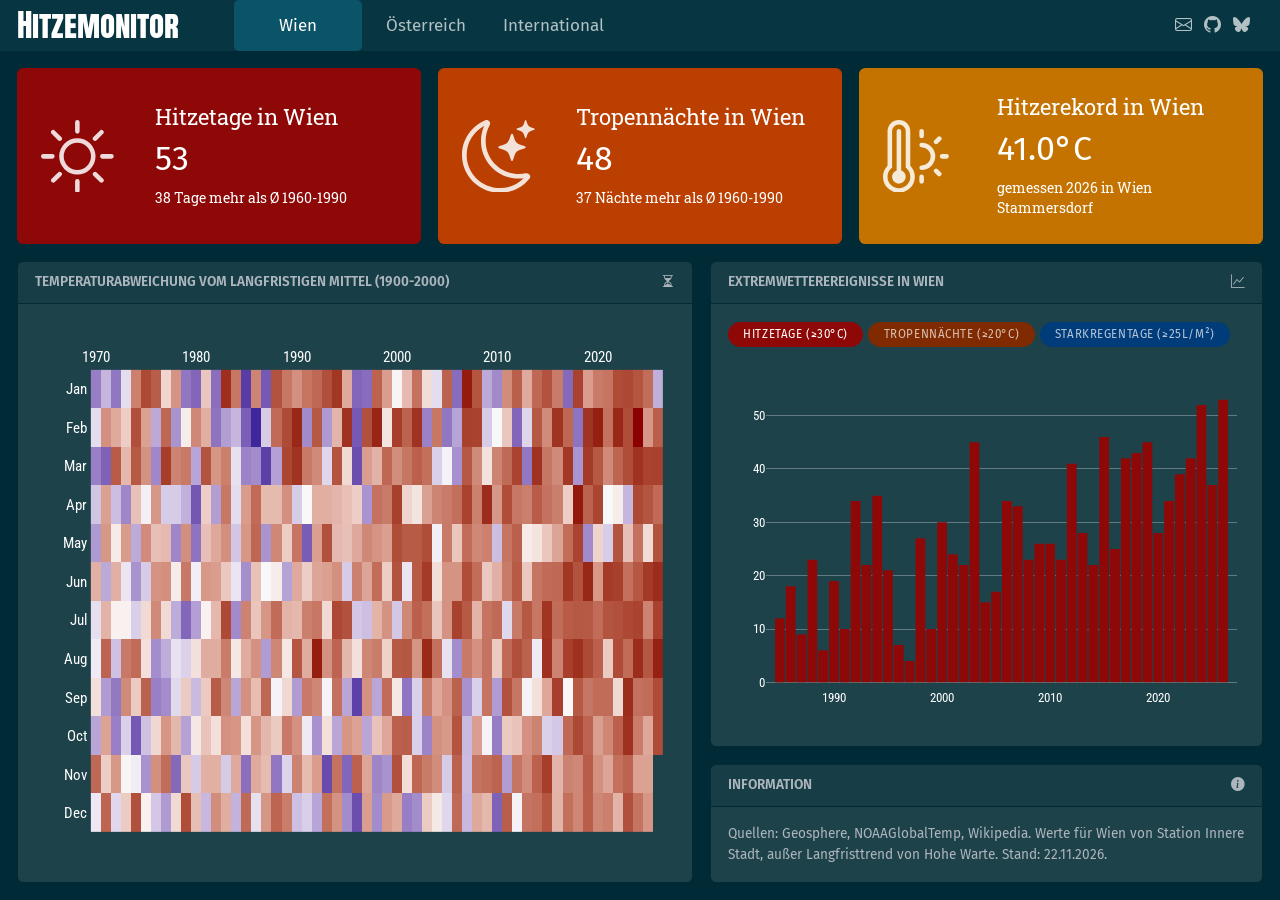
==== commit e783797a: "Built site for gh-pages" ====
--- a/heat_dashboard.html
+++ b/heat_dashboard.html
@@ -153,8 +153,8 @@
 </div>
 <div class="cell card-body html-fill-item html-fill-container">
 <div class="cell-output-display html-fill-item html-fill-container">
-<div class="plotly html-widget html-fill-item html-fill-container" id="htmlwidget-fe94f6e7ae63e1a54ec6" style="width:100%;height:406px;"></div>
-<script type="application/json" data-for="htmlwidget-fe94f6e7ae63e1a54ec6">{"x":{"data":[{"x":[1970,1971,1972,1973,1974,1975,1976,1977,1978,1979,1980,1981,1982,1983,1984,1985,1986,1987,1988,1989,1990,1991,1992,1993,1994,1995,1996,1997,1998,1999,2000,2001,2002,2003,2004,2005,2006,2007,2008,2009,2010,2011,2012,2013,2014,2015,2016,2017,2018,2019,2020,2021,2022,2023,2024,2025,2026],"y":[1,2,3,4,5,6,7,8,9,10,11,12],"z":[[0.42785183314504427,0.81273307680142215,0.3922525026024542,0.57015768643587428,0.86132198867986765,0.48329281602683155,0.35895595000830283,0.26397835333121644,0.53706988739613859,0.86971914161245589,0.60046272755787622,0.32842556305560705,0.71471986834201784,0.64071621967259262,0.31422386181637085,0.80135725063207652,0.40981380584459304,0.69594920929173854,0.81273307680142215,0.75540557736999925,0.34333441416884775,0.37527561942712323,0.28785386884898556,0.78927902946201056,0.7055391393014171,0.23220127322592771,0.093717333210398865,0.67541681326236658,0.23220127322592771,0.68591939603780228,0.65285215064988034,0.20444168709749652,0.23220127322592771,0.57015768643587428,0.50162378399461371,0.3922525026024542,0.80135725063207652,0.32842556305560705,0.65285215064988034,0.61455392314796142,0.1383018861474076,0.8286379536395595,0.44622531412545036,0.77641212592731135,0.78927902946201056,0.84799033417693359,0.62796175614052407,0.78927902946201056,0.73196523830275373,0.8286379536395595,0.73196523830275373,0.74788689659133301,0.62796175614052407,0.86132198867986765,0.77641212592731135,0.69594920929173854,null],[0.80452091307964169,0.5628599686505843,0.6914376529790115,0.47486860459141439,0.43782581900005285,0.24800396190653992,0.71058742288275034,0.79264190961418368,0.15490786759717287,0.57869146067920918,0.36775825239324078,0.6349861310947128,0.6349861310947128,0.36775825239324078,0.64739925975918966,0.16900558669535298,0.64739925975918966,0.60822243185850422,0.18416147587817794,0.38444281195079671,0.74436827328878841,0.60822243185850422,0.68119672466783576,0.086603703512868474,0.77999911784201903,0.1482150495199567,0.82108463777634144,0.65921387629770734,0.21828426154286673,0.24800396190653992,0.8593569514311028,0.52917984640898652,0.8102003002952799,0.7593854936776756,0.71955741888446345,0.36775825239324078,0.82108463777634144,0.33645580367950373,0.77999911784201903,0.79264190961418368,0.81571872004788593,0.27024857135364078,0.77336158357948248,0.71955741888446345,0.82108463777634144,0.9019225870603208,0.62193819469816625,0.74436827328878841,0.72816119273645352,0.83138979431685434,0.71058742288275034,0.65921387629770734,0.78642168536967583,0.81571872004788593,0.67046736358863779,0.67046736358863779,null],[0.29022351749696318,0.66651823243965447,0.20607997788525234,0.37842083965678713,0.11578277499726682,0.34621882191136849,0.54029290898383586,0.69778588849371814,0.61712755831318467,0.27787736969681587,0.50503652762620455,0.58850453643471456,0.52292373028382544,0.7072965651699088,0.69778588849371814,0.52292373028382544,0.69778588849371814,0.61712755831318467,0.57312947583121943,0.76398990584932658,0.7072965651699088,0.43128738697333713,0.24425659454928886,0.52292373028382544,0.29022351749696318,0.69778588849371814,0.66651823243965447,0.29022351749696318,0.58850453643471456,0.65506902688349666,0.82446097860617396,0.8295930331891449,0.37842083965678713,0.2150088070903276,0.7072965651699088,0.6878412718486403,0.85338186405008609,0.33117580209386066,0.67743023412921455,0.44970583965636562,0.19751453862731894,0.57312947583121943,0.58850453643471456,0.7072965651699088,0.74157170491187563,0.37842083965678713,0.36197351306859632,0.80245595028705607,0.87850074740543271,0.81376967496715902,0.67743023412921455,0.7335163561825917,0.82446097860617396,0.92972677110669377,0.75678934093315275,0.65506902688349666,0.87049025553414661],[0.52292373028382544,0.26612568364284434,0.1892876577880985,0.72513488531639891,0.57312947583121943,0.81918901897767882,0.20607997788525234,0.23406678185092955,0.39551425724678191,0.57312947583121943,0.33117580209386094,0.57312947583121943,0.83459213185071279,0.73351635618259159,0.29022351749696351,0.70729656516990902,0.60316687231196509,0.80819488546950924,0.44970583965636596,0.5402929089838362,0.26612568364284434,0.76398990584932669,0.73351635618259159,0.44970583965636596,0.78415629340076276,0.29022351749696351,0.062485240077321758,0.70729656516990902,0.29022351749696351,0.7965434663932901,0.50503652762620488,0.18137653026875303,0.3784208396567868,0.75678934093315253,0.65506902688349689,0.70729656516990902,0.81918901897767882,0.24425659454928858,0.3784208396567868,0.77765860682278498,0.26612568364284434,0.85780486345830498,0.77094119305059283,0.44970583965636596,0.52292373028382544,0.65506902688349689,0.90068317018091892,0.46825823653247672,0.83946473988614179,0.77094119305059283,0.7965434663932901,0.7965434663932901,0.5402929089838362,0.94132405265491903,0.78415629340076276,0.7965434663932901,0.87049025553414683],[0.43237461175938902,0.81409587662817273,0.34713493467574458,0.76440965968705887,0.79689973174056217,0.5239711472502282,0.23465919438068869,0.30399215273867136,0.41423920125168223,0.37941885650419005,0.5239711472502282,0.64377635268568356,0.64377635268568356,0.75722435810364463,0.50611141240283208,0.64377635268568356,0.70784856596596957,0.2668078714353454,0.73400377915717308,0.50611141240283208,0.849126156343042,0.64377635268568356,0.96520925092506016,0.70784856596596957,0.81409587662817273,0.6179352851565465,0.5239711472502282,0.73400377915717308,0.75722435810364463,0.5580231638389872,0.83975035364050477,0.84449551840985326,0.69836269346226143,0.9470269265337603,0.78453566669025443,0.41423920125168223,0.23465919438068869,0.76440965968705887,0.70784856596596957,0.7780506132918843,0.57406273716640666,0.80280162948241895,0.86238151756842218,0.81950624591833388,0.43237461175938902,0.92990434728115079,0.74204045815213504,0.90089030491118582,0.93286865213230141,0.87477543782685108,0.82476969086215535,0.57406273716640666,0.87073311759034755,0.79689973174056217,0.94149100799297691,0.84449551840985326,0.96271728164559678],[0.40928469481719038,0.62757308221912489,0.48274447398290893,0.48274447398290893,0.37478113067853336,0.53655903034564512,0.72326367571126304,0.53655903034564512,0.30031841918120744,0.1510369994580705,0.27526824674404532,0.48274447398290893,0.61414535142557269,0.87764451986983183,0.23190816354997848,0.73984372509922536,0.58521630915278655,0.69565779031512032,0.79523159806530241,0.62757308221912489,0.61414535142557269,0.74765926131588356,0.76944748691374254,0.53655903034564512,0.88154394741215503,0.85685011915265841,0.35848175356927298,0.34288129161532327,0.62757308221912489,0.7052603328907362,0.35848175356927298,0.73171926047193314,0.82332479929686941,0.78909393763893509,0.58521630915278655,0.7052603328907362,0.89638611874480822,0.83841384387794682,0.62757308221912489,0.77621459668091464,0.80118320621825734,0.39173937320862073,0.76244325970825921,0.84319173284282778,0.76944748691374254,0.92297441397138069,0.79523159806530241,0.83351421121443448,0.84319173284282778,0.83841384387794682,0.79523159806530241,0.85240471743557411,0.86119444893100894,0.88154394741215503,0.88911032489284203,0.73984372509922536,0.89638611874480822],[0.63536381157586508,0.29515777367184692,0.63536381157586508,0.42012234899055823,0.24831907050470398,0.36824424930985084,0.70150805074417255,0.71085938800357906,0.49385448938111759,0.76670273734189853,0.43837221810301485,0.69173472484237541,0.68150777687239938,0.57915087998925097,0.42012234899055823,0.23794621131157453,0.59425042771380843,0.45686369908793173,0.49385448938111759,0.28257220243406617,0.64775862971928755,0.56334031006723928,0.65955603927295303,0.67079342989107693,0.71085938800357906,0.36824424930985084,0.7445996054115982,0.65955603927295303,0.79282369701409616,0.56334031006723928,0.85510190448721857,0.42012234899055823,0.83648828616480564,0.90882945616536859,0.52969804800737641,0.70150805074417255,0.70150805074417255,0.8679623697349399,0.79282369701409616,0.57915087998925097,0.63536381157586508,0.75960033920977577,0.83648828616480564,0.57915087998925097,0.77356196287360635,0.79884770421071227,0.80469201214510166,0.91859639743604471,0.85510190448721857,0.95061120210792693,0.69173472484237541,0.91214162459804782,0.89852938217626099,0.78660930051371758,0.84602083437615339,0.90882945616536859,0.93959010162769518],[0.26185048630382479,0.69409696952202815,0.49819822335315467,0.68398079533702927,0.29824189155525033,0.72189222776972384,0.5977336022467381,0.61195608085981323,0.22077415997136982,0.71302270719818217,0.17847746692673036,0.5977336022467381,0.65061469451418819,0.71302270719818217,0.35596316824488922,0.69409696952202815,0.80605543332819429,0.25085583504052122,0.73040243246569236,0.56716098049468078,0.77515778150938686,0.12506060447287976,0.6733854313878449,0.86051279364331967,0.61195608085981323,0.5977336022467381,0.65061469451418819,0.73040243246569236,0.70376723878653646,0.6733854313878449,0.86894489148600706,0.83764593225417316,0.83764593225417316,0.86894489148600706,0.44275076047742246,0.76131090512816701,0.58280357785436121,0.79427197589721632,0.73040243246569236,0.74644089618148435,0.34047528436690733,0.77515778150938686,0.82249427621728444,0.49819822335315467,0.51624840483186873,0.58280357785436121,0.66227563966934766,0.79427197589721632,0.88852189752706778,0.23035150448804068,0.55082105444689833,0.37215374871606727,0.85169091798044905,0.5977336022467381,0.78173655273219733,0.53382559460757228,0.85615275097196042],[0.35424189518239579,0.67220106482940756,0.33883155621485872,0.21975626780263821,0.59614212502021724,0.4407423706033462,0.69301742437149405,0.37035716155075005,0.37035716155075005,0.31013912208708722,0.11309432341057594,0.56541471978674951,0.27210412517762095,0.76759891629303179,0.40454226743903215,0.68285071399239261,0.79960980215599997,0.61044093432190971,0.61044093432190971,0.71203391232270274,0.37035716155075005,0.4592523028261663,0.63699397505149424,0.63699397505149424,0.62404891930977224,0.59614212502021724,0.56541471978674951,0.24968963028910893,0.78103054654225357,0.76052869872668527,0.89898302028108346,0.54900083727813964,0.51430321322396588,0.67220106482940756,0.73770297627040338,0.76052869872668527,0.78742024512311015,0.89180827608564517,0.7455990307682957,0.93995500056651482,0.69301742437149405,0.86849519817713217,0.76759891629303179,0.7532012395973755,0.83218301284952323,0.78103054654225357,0.7532012395973755,0.56541471978674951,0.97357349913637237,0.81657872320457481,0.88811629116225377,0.4592523028261663,0.49620955043077702,0.32413407381576637,0.87658839349865869,0.85119863203288015,0.79960980215599997],[0.20469951705573278,0.13848790942351988,0.8338087882859343,0.61496189134752699,0.83870102201848717,0.70581758485408708,0.22282450603892021,0.90359661402332536,0.74031643604982322,0.76286625424429333,0.28822654858323726,0.85267170727871799,0.69624024033741583,0.74811427789872642,0.41034333999358841,0.21356903762727461,0.23249477530342869,0.057646853339449571,0.27597705031126857,0.88558945321052962,0.92623010747981116,0.76286625424429333,0.72377566568252394,0.3927661502178843,0.85267170727871799,0.53758021404999556,0.093865281431978365,0.67573590978493592,0.62834985327020632,0.80729692255671637,0.71498660528483182,0.76985597004915352,0.82363532875810652,0.78946394760934546,0.3757706903785587,0.44677450430449034,0.24261094948842757,0.84347186205509694,0.72377566568252394,0.5201216954475284,0.74031643604982322,0.80153114035257689,0.88933051488125126,0.1880139217636029,0.92925241347183241,0.76985597004915352,0.72377566568252394,0.91686069243998858,0.25320631343761174,0.91034518238087991,0.84347186205509694,0.72377566568252394,0.81289711807392384,0.86984110430717965,0.92925241347183241,0.8929991349039339,0.89659801169995046],[0.40436731538167808,0.71194379374071615,0.64919084791926851,0.56525555860928212,0.86427396375868293,0.6720930910263202,0.29669525346450759,0.80537491307712727,0.24958390797332322,0.49602857318619825,0.72940930521663871,0.63686894905307934,0.17757047123340938,0.27198773088104056,0.32399209568462961,0.13028614859862073,0,0.37019423156867398,0.79955128439597578,0.87254476985146401,0.94823825206980039,0.22919124298559457,0.84187903123887753,0.26051648644542746,0.62391748806670577,0.92824041449059047,0.11862096262687274,0.8599999497859433,0.95358143738620005,0.51412610345524912,0.90243662128196123,0.81652508448253935,0.92824041449059047,0.21054153528249903,0.76753012166285672,0.18533313820334307,0.28403493203644398,0.89539413488926911,0.89177207227423194,0.37019423156867398,0.45906853527771163,0.58098226608953463,0.14919490608297886,0.38697557162381863,0.84187903123887753,0.72085773267208275,0.92520167859245606,0.80537491307712727,0.17757047123340938,0.92520167859245606,0.96383166109928076,0.7809662392450174,0.94823825206980039,0.86845426425898919,1,0.69291902029677976,0.82706945095680751],[0.20137220067707359,0.32328323897032157,0.18494183994155342,0.40349331673225841,0.74513836472700834,0.87635289944111849,0.83188593821860912,0.54800472768989417,0.70216942272374561,0.18494183994155342,0.14886774984162873,0.58022041225860332,0.16972983595469632,0.93402983664577621,0.76718579350574523,0.052014413306215763,0.73722421646212344,0.11834087377366406,0.8554089985672988,0.76718579350574523,0.71149262817826775,0.77402873235359682,0.80509066124570683,0.86406461700449944,0.91881616287100965,0.6485951113181827,0.14886774984162873,0.16253181903075692,0.81625666831394716,0.68223189518439231,0.47670257682107398,0.60961103496644664,0.78064438939845371,0.53090525215027751,0.40349331673225841,0.81625666831394716,0.16253181903075692,0.96863360867011539,0.85092957785227274,0.29605352716033878,0.22870961604617218,0.72042518655649457,0.82681526943049111,0.6485951113181827,0.80509066124570683,0.8554089985672988,0.76010075658736775,0.15558292073572774,0.89159094931879246,0.68223189518439231,0.76010075658736775,0.77402873235359682,0.87234432493622482,0.88027866408357314,0.85092957785227274,0.79324721514240681,0.30932939915714286]],"text":[["Dec 1970: -0.2°C","Dec 1971: +3.2°C","Dec 1972: -0.4°C","Dec 1973: +0.6°C","Dec 1974: +4.2°C","Dec 1975: +0.1°C","Dec 1976: -0.6°C","Dec 1977: -1.3°C","Dec 1978: +0.4°C","Dec 1979: +4.4°C","Dec 1980: +0.8°C","Dec 1981: -0.8°C","Dec 1982: +1.8°C","Dec 1983: +1.1°C","Dec 1984: -0.9°C","Dec 1985: +3.0°C","Dec 1986: -0.3°C","Dec 1987: +1.6°C","Dec 1988: +3.2°C","Dec 1989: +2.3°C","Dec 1990: -0.7°C","Dec 1991: -0.5°C","Dec 1992: -1.1°C","Dec 1993: +2.8°C","Dec 1994: +1.7°C","Dec 1995: -1.6°C","Dec 1996: -3.6°C","Dec 1997: +1.4°C","Dec 1998: -1.6°C","Dec 1999: +1.5°C","Dec 2000: +1.2°C","Dec 2001: -1.9°C","Dec 2002: -1.6°C","Dec 2003: +0.6°C","Dec 2004: +0.2°C","Dec 2005: -0.4°C","Dec 2006: +3.0°C","Dec 2007: -0.8°C","Dec 2008: +1.2°C","Dec 2009: +0.9°C","Dec 2010: -2.8°C","Dec 2011: +3.5°C","Dec 2012: -0.1°C","Dec 2013: +2.6°C","Dec 2014: +2.8°C","Dec 2015: +3.9°C","Dec 2016: +1.0°C","Dec 2017: +2.8°C","Dec 2018: +2.0°C","Dec 2019: +3.5°C","Dec 2020: +2.0°C","Dec 2021: +2.2°C","Dec 2022: +1.0°C","Dec 2023: +4.2°C","Dec 2024: +2.6°C","Dec 2025: +1.6°C",null],["Nov 1970: +3.1°C","Nov 1971: +0.6°C","Nov 1972: +1.6°C","Nov 1973: +0.1°C","Nov 1974: -0.1°C","Nov 1975: -1.4°C","Nov 1976: +1.8°C","Nov 1977: +2.9°C","Nov 1978: -2.5°C","Nov 1979: +0.7°C","Nov 1980: -0.5°C","Nov 1981: +1.1°C","Nov 1982: +1.1°C","Nov 1983: -0.5°C","Nov 1984: +1.2°C","Nov 1985: -2.3°C","Nov 1986: +1.2°C","Nov 1987: +0.9°C","Nov 1988: -2.1°C","Nov 1989: -0.4°C","Nov 1990: +2.2°C","Nov 1991: +0.9°C","Nov 1992: +1.5°C","Nov 1993: -3.7°C","Nov 1994: +2.7°C","Nov 1995: -2.6°C","Nov 1996: +3.4°C","Nov 1997: +1.3°C","Nov 1998: -1.7°C","Nov 1999: -1.4°C","Nov 2000: +4.2°C","Nov 2001: +0.4°C","Nov 2002: +3.2°C","Nov 2003: +2.4°C","Nov 2004: +1.9°C","Nov 2005: -0.5°C","Nov 2006: +3.4°C","Nov 2007: -0.7°C","Nov 2008: +2.7°C","Nov 2009: +2.9°C","Nov 2010: +3.3°C","Nov 2011: -1.2°C","Nov 2012: +2.6°C","Nov 2013: +1.9°C","Nov 2014: +3.4°C","Nov 2015: +5.3°C","Nov 2016: +1.0°C","Nov 2017: +2.2°C","Nov 2018: +2.0°C","Nov 2019: +3.6°C","Nov 2020: +1.8°C","Nov 2021: +1.3°C","Nov 2022: +2.8°C","Nov 2023: +3.3°C","Nov 2024: +1.4°C","Nov 2025: +1.4°C","Nov 2026: NA°C"],["Oct 1970: -1.1°C","Oct 1971: +1.3°C","Oct 1972: -1.9°C","Oct 1973: -0.5°C","Oct 1974: -3.2°C","Oct 1975: -0.7°C","Oct 1976: +0.4°C","Oct 1977: +1.6°C","Oct 1978: +0.9°C","Oct 1979: -1.2°C","Oct 1980: +0.2°C","Oct 1981: +0.7°C","Oct 1982: +0.3°C","Oct 1983: +1.7°C","Oct 1984: +1.6°C","Oct 1985: +0.3°C","Oct 1986: +1.6°C","Oct 1987: +0.9°C","Oct 1988: +0.6°C","Oct 1989: +2.4°C","Oct 1990: +1.7°C","Oct 1991: -0.2°C","Oct 1992: -1.5°C","Oct 1993: +0.3°C","Oct 1994: -1.1°C","Oct 1995: +1.6°C","Oct 1996: +1.3°C","Oct 1997: -1.1°C","Oct 1998: +0.7°C","Oct 1999: +1.2°C","Oct 2000: +3.4°C","Oct 2001: +3.5°C","Oct 2002: -0.5°C","Oct 2003: -1.8°C","Oct 2004: +1.7°C","Oct 2005: +1.5°C","Oct 2006: +4.0°C","Oct 2007: -0.8°C","Oct 2008: +1.4°C","Oct 2009: -0.1°C","Oct 2010: -2.0°C","Oct 2011: +0.6°C","Oct 2012: +0.7°C","Oct 2013: +1.7°C","Oct 2014: +2.1°C","Oct 2015: -0.5°C","Oct 2016: -0.6°C","Oct 2017: +3.0°C","Oct 2018: +4.6°C","Oct 2019: +3.2°C","Oct 2020: +1.4°C","Oct 2021: +2.0°C","Oct 2022: +3.4°C","Oct 2023: +6.1°C","Oct 2024: +2.3°C","Oct 2025: +1.2°C","Oct 2026: +4.4°C"],["Sep 1970: +0.3°C","Sep 1971: -1.3°C","Sep 1972: -2.1°C","Sep 1973: +1.9°C","Sep 1974: +0.6°C","Sep 1975: +3.3°C","Sep 1976: -1.9°C","Sep 1977: -1.6°C","Sep 1978: -0.4°C","Sep 1979: +0.6°C","Sep 1980: -0.8°C","Sep 1981: +0.6°C","Sep 1982: +3.6°C","Sep 1983: +2.0°C","Sep 1984: -1.1°C","Sep 1985: +1.7°C","Sep 1986: +0.8°C","Sep 1987: +3.1°C","Sep 1988: -0.1°C","Sep 1989: +0.4°C","Sep 1990: -1.3°C","Sep 1991: +2.4°C","Sep 1992: +2.0°C","Sep 1993: -0.1°C","Sep 1994: +2.7°C","Sep 1995: -1.1°C","Sep 1996: -4.3°C","Sep 1997: +1.7°C","Sep 1998: -1.1°C","Sep 1999: +2.9°C","Sep 2000: +0.2°C","Sep 2001: -2.2°C","Sep 2002: -0.5°C","Sep 2003: +2.3°C","Sep 2004: +1.2°C","Sep 2005: +1.7°C","Sep 2006: +3.3°C","Sep 2007: -1.5°C","Sep 2008: -0.5°C","Sep 2009: +2.6°C","Sep 2010: -1.3°C","Sep 2011: +4.1°C","Sep 2012: +2.5°C","Sep 2013: -0.1°C","Sep 2014: +0.3°C","Sep 2015: +1.2°C","Sep 2016: +5.2°C","Sep 2017: 0.0°C","Sep 2018: +3.7°C","Sep 2019: +2.5°C","Sep 2020: +2.9°C","Sep 2021: +2.9°C","Sep 2022: +0.4°C","Sep 2023: +6.5°C","Sep 2024: +2.7°C","Sep 2025: +2.9°C","Sep 2026: +4.4°C"],["Aug 1970: -0.2°C","Aug 1971: +3.2°C","Aug 1972: -0.7°C","Aug 1973: +2.4°C","Aug 1974: +2.9°C","Aug 1975: +0.3°C","Aug 1976: -1.6°C","Aug 1977: -1.0°C","Aug 1978: -0.3°C","Aug 1979: -0.5°C","Aug 1980: +0.3°C","Aug 1981: +1.1°C","Aug 1982: +1.1°C","Aug 1983: +2.3°C","Aug 1984: +0.2°C","Aug 1985: +1.1°C","Aug 1986: +1.7°C","Aug 1987: -1.3°C","Aug 1988: +2.0°C","Aug 1989: +0.2°C","Aug 1990: +3.9°C","Aug 1991: +1.1°C","Aug 1992: +7.4°C","Aug 1993: +1.7°C","Aug 1994: +3.2°C","Aug 1995: +0.9°C","Aug 1996: +0.3°C","Aug 1997: +2.0°C","Aug 1998: +2.3°C","Aug 1999: +0.5°C","Aug 2000: +3.7°C","Aug 2001: +3.8°C","Aug 2002: +1.6°C","Aug 2003: +6.7°C","Aug 2004: +2.7°C","Aug 2005: -0.3°C","Aug 2006: -1.6°C","Aug 2007: +2.4°C","Aug 2008: +1.7°C","Aug 2009: +2.6°C","Aug 2010: +0.6°C","Aug 2011: +3.0°C","Aug 2012: +4.2°C","Aug 2013: +3.3°C","Aug 2014: -0.2°C","Aug 2015: +6.1°C","Aug 2016: +2.1°C","Aug 2017: +5.2°C","Aug 2018: +6.2°C","Aug 2019: +4.5°C","Aug 2020: +3.4°C","Aug 2021: +0.6°C","Aug 2022: +4.4°C","Aug 2023: +2.9°C","Aug 2024: +6.5°C","Aug 2025: +3.8°C","Aug 2026: +7.3°C"],["Jul 1970: -0.3°C","Jul 1971: +1.0°C","Jul 1972: +0.1°C","Jul 1973: +0.1°C","Jul 1974: -0.5°C","Jul 1975: +0.4°C","Jul 1976: +1.9°C","Jul 1977: +0.4°C","Jul 1978: -1.0°C","Jul 1979: -2.6°C","Jul 1980: -1.2°C","Jul 1981: +0.1°C","Jul 1982: +0.9°C","Jul 1983: +4.6°C","Jul 1984: -1.6°C","Jul 1985: +2.1°C","Jul 1986: +0.7°C","Jul 1987: +1.6°C","Jul 1988: +2.9°C","Jul 1989: +1.0°C","Jul 1990: +0.9°C","Jul 1991: +2.2°C","Jul 1992: +2.5°C","Jul 1993: +0.4°C","Jul 1994: +4.7°C","Jul 1995: +4.1°C","Jul 1996: -0.6°C","Jul 1997: -0.7°C","Jul 1998: +1.0°C","Jul 1999: +1.7°C","Jul 2000: -0.6°C","Jul 2001: +2.0°C","Jul 2002: +3.4°C","Jul 2003: +2.8°C","Jul 2004: +0.7°C","Jul 2005: +1.7°C","Jul 2006: +5.1°C","Jul 2007: +3.7°C","Jul 2008: +1.0°C","Jul 2009: +2.6°C","Jul 2010: +3.0°C","Jul 2011: -0.4°C","Jul 2012: +2.4°C","Jul 2013: +3.8°C","Jul 2014: +2.5°C","Jul 2015: +5.9°C","Jul 2016: +2.9°C","Jul 2017: +3.6°C","Jul 2018: +3.8°C","Jul 2019: +3.7°C","Jul 2020: +2.9°C","Jul 2021: +4.0°C","Jul 2022: +4.2°C","Jul 2023: +4.7°C","Jul 2024: +4.9°C","Jul 2025: +2.1°C","Jul 2026: +5.1°C"],["Jun 1970: +1.1°C","Jun 1971: -1.0°C","Jun 1972: +1.1°C","Jun 1973: -0.2°C","Jun 1974: -1.4°C","Jun 1975: -0.5°C","Jun 1976: +1.7°C","Jun 1977: +1.8°C","Jun 1978: +0.2°C","Jun 1979: +2.5°C","Jun 1980: -0.1°C","Jun 1981: +1.6°C","Jun 1982: +1.5°C","Jun 1983: +0.7°C","Jun 1984: -0.2°C","Jun 1985: -1.5°C","Jun 1986: +0.8°C","Jun 1987: 0.0°C","Jun 1988: +0.2°C","Jun 1989: -1.1°C","Jun 1990: +1.2°C","Jun 1991: +0.6°C","Jun 1992: +1.3°C","Jun 1993: +1.4°C","Jun 1994: +1.8°C","Jun 1995: -0.5°C","Jun 1996: +2.2°C","Jun 1997: +1.3°C","Jun 1998: +2.9°C","Jun 1999: +0.6°C","Jun 2000: +4.1°C","Jun 2001: -0.2°C","Jun 2002: +3.7°C","Jun 2003: +5.5°C","Jun 2004: +0.4°C","Jun 2005: +1.7°C","Jun 2006: +1.7°C","Jun 2007: +4.4°C","Jun 2008: +2.9°C","Jun 2009: +0.7°C","Jun 2010: +1.1°C","Jun 2011: +2.4°C","Jun 2012: +3.7°C","Jun 2013: +0.7°C","Jun 2014: +2.6°C","Jun 2015: +3.0°C","Jun 2016: +3.1°C","Jun 2017: +5.8°C","Jun 2018: +4.1°C","Jun 2019: +6.9°C","Jun 2020: +1.6°C","Jun 2021: +5.6°C","Jun 2022: +5.2°C","Jun 2023: +2.8°C","Jun 2024: +3.9°C","Jun 2025: +5.5°C","Jun 2026: +6.5°C"],["May 1970: -1.3°C","May 1971: +1.6°C","May 1972: +0.2°C","May 1973: +1.5°C","May 1974: -1.0°C","May 1975: +1.9°C","May 1976: +0.8°C","May 1977: +0.9°C","May 1978: -1.7°C","May 1979: +1.8°C","May 1980: -2.2°C","May 1981: +0.8°C","May 1982: +1.2°C","May 1983: +1.8°C","May 1984: -0.6°C","May 1985: +1.6°C","May 1986: +3.1°C","May 1987: -1.4°C","May 1988: +2.0°C","May 1989: +0.6°C","May 1990: +2.6°C","May 1991: -3.0°C","May 1992: +1.4°C","May 1993: +4.2°C","May 1994: +0.9°C","May 1995: +0.8°C","May 1996: +1.2°C","May 1997: +2.0°C","May 1998: +1.7°C","May 1999: +1.4°C","May 2000: +4.4°C","May 2001: +3.7°C","May 2002: +3.7°C","May 2003: +4.4°C","May 2004: -0.1°C","May 2005: +2.4°C","May 2006: +0.7°C","May 2007: +2.9°C","May 2008: +2.0°C","May 2009: +2.2°C","May 2010: -0.7°C","May 2011: +2.6°C","May 2012: +3.4°C","May 2013: +0.2°C","May 2014: +0.3°C","May 2015: +0.7°C","May 2016: +1.3°C","May 2017: +2.9°C","May 2018: +4.9°C","May 2019: -1.6°C","May 2020: +0.5°C","May 2021: -0.5°C","May 2022: +4.0°C","May 2023: +0.8°C","May 2024: +2.7°C","May 2025: +0.4°C","May 2026: +4.1°C"],["Apr 1970: -0.6°C","Apr 1971: +1.4°C","Apr 1972: -0.7°C","Apr 1973: -1.7°C","Apr 1974: +0.8°C","Apr 1975: -0.1°C","Apr 1976: +1.6°C","Apr 1977: -0.5°C","Apr 1978: -0.5°C","Apr 1979: -0.9°C","Apr 1980: -3.2°C","Apr 1981: +0.6°C","Apr 1982: -1.2°C","Apr 1983: +2.5°C","Apr 1984: -0.3°C","Apr 1985: +1.5°C","Apr 1986: +3.0°C","Apr 1987: +0.9°C","Apr 1988: +0.9°C","Apr 1989: +1.8°C","Apr 1990: -0.5°C","Apr 1991: 0.0°C","Apr 1992: +1.1°C","Apr 1993: +1.1°C","Apr 1994: +1.0°C","Apr 1995: +0.8°C","Apr 1996: +0.6°C","Apr 1997: -1.4°C","Apr 1998: +2.7°C","Apr 1999: +2.4°C","Apr 2000: +5.2°C","Apr 2001: +0.5°C","Apr 2002: +0.3°C","Apr 2003: +1.4°C","Apr 2004: +2.1°C","Apr 2005: +2.4°C","Apr 2006: +2.8°C","Apr 2007: +5.0°C","Apr 2008: +2.2°C","Apr 2009: +6.5°C","Apr 2010: +1.6°C","Apr 2011: +4.4°C","Apr 2012: +2.5°C","Apr 2013: +2.3°C","Apr 2014: +3.6°C","Apr 2015: +2.7°C","Apr 2016: +2.3°C","Apr 2017: +0.6°C","Apr 2018: +7.8°C","Apr 2019: +3.3°C","Apr 2020: +4.9°C","Apr 2021: 0.0°C","Apr 2022: +0.2°C","Apr 2023: -0.8°C","Apr 2024: +4.6°C","Apr 2025: +4.0°C","Apr 2026: +3.0°C"],["Mar 1970: -1.9°C","Mar 1971: -2.8°C","Mar 1972: +3.6°C","Mar 1973: +0.9°C","Mar 1974: +3.7°C","Mar 1975: +1.7°C","Mar 1976: -1.7°C","Mar 1977: +5.3°C","Mar 1978: +2.1°C","Mar 1979: +2.4°C","Mar 1980: -1.1°C","Mar 1981: +4.0°C","Mar 1982: +1.6°C","Mar 1983: +2.2°C","Mar 1984: -0.3°C","Mar 1985: -1.8°C","Mar 1986: -1.6°C","Mar 1987: -4.4°C","Mar 1988: -1.2°C","Mar 1989: +4.8°C","Mar 1990: +6.0°C","Mar 1991: +2.4°C","Mar 1992: +1.9°C","Mar 1993: -0.4°C","Mar 1994: +4.0°C","Mar 1995: +0.4°C","Mar 1996: -3.6°C","Mar 1997: +1.4°C","Mar 1998: +1.0°C","Mar 1999: +3.1°C","Mar 2000: +1.8°C","Mar 2001: +2.5°C","Mar 2002: +3.4°C","Mar 2003: +2.8°C","Mar 2004: -0.5°C","Mar 2005: -0.1°C","Mar 2006: -1.5°C","Mar 2007: +3.8°C","Mar 2008: +1.9°C","Mar 2009: +0.3°C","Mar 2010: +2.1°C","Mar 2011: +3.0°C","Mar 2012: +4.9°C","Mar 2013: -2.1°C","Mar 2014: +6.1°C","Mar 2015: +2.5°C","Mar 2016: +1.9°C","Mar 2017: +5.7°C","Mar 2018: -1.4°C","Mar 2019: +5.5°C","Mar 2020: +3.8°C","Mar 2021: +1.9°C","Mar 2022: +3.2°C","Mar 2023: +4.4°C","Mar 2024: +6.1°C","Mar 2025: +5.0°C","Mar 2026: +5.1°C"],["Feb 1970: -0.3°C","Feb 1971: +1.8°C","Feb 1972: +1.2°C","Feb 1973: +0.6°C","Feb 1974: +4.3°C","Feb 1975: +1.4°C","Feb 1976: -1.0°C","Feb 1977: +3.1°C","Feb 1978: -1.4°C","Feb 1979: +0.2°C","Feb 1980: +2.0°C","Feb 1981: +1.1°C","Feb 1982: -2.2°C","Feb 1983: -1.2°C","Feb 1984: -0.8°C","Feb 1985: -2.9°C","Feb 1986: -6.0°C","Feb 1987: -0.5°C","Feb 1988: +3.0°C","Feb 1989: +4.5°C","Feb 1990: +6.8°C","Feb 1991: -1.6°C","Feb 1992: +3.8°C","Feb 1993: -1.3°C","Feb 1994: +1.0°C","Feb 1995: +6.1°C","Feb 1996: -3.1°C","Feb 1997: +4.2°C","Feb 1998: +7.0°C","Feb 1999: +0.3°C","Feb 2000: +5.3°C","Feb 2001: +3.3°C","Feb 2002: +6.1°C","Feb 2003: -1.8°C","Feb 2004: +2.5°C","Feb 2005: -2.1°C","Feb 2006: -1.1°C","Feb 2007: +5.1°C","Feb 2008: +5.0°C","Feb 2009: -0.5°C","Feb 2010: 0.0°C","Feb 2011: +0.7°C","Feb 2012: -2.6°C","Feb 2013: -0.4°C","Feb 2014: +3.8°C","Feb 2015: +1.9°C","Feb 2016: +6.0°C","Feb 2017: +3.1°C","Feb 2018: -2.2°C","Feb 2019: +6.0°C","Feb 2020: +7.4°C","Feb 2021: +2.7°C","Feb 2022: +6.8°C","Feb 2023: +4.4°C","Feb 2024: +9.0°C","Feb 2025: +1.6°C","Feb 2026: +3.5°C"],["Jan 1970: -1.9°C","Jan 1971: -0.8°C","Jan 1972: -2.1°C","Jan 1973: -0.3°C","Jan 1974: +2.2°C","Jan 1975: +4.6°C","Jan 1976: +3.6°C","Jan 1977: +0.5°C","Jan 1978: +1.7°C","Jan 1979: -2.1°C","Jan 1980: -2.6°C","Jan 1981: +0.7°C","Jan 1982: -2.3°C","Jan 1983: +6.3°C","Jan 1984: +2.5°C","Jan 1985: -4.5°C","Jan 1986: +2.1°C","Jan 1987: -3.1°C","Jan 1988: +4.1°C","Jan 1989: +2.5°C","Jan 1990: +1.8°C","Jan 1991: +2.6°C","Jan 1992: +3.1°C","Jan 1993: +4.3°C","Jan 1994: +5.8°C","Jan 1995: +1.2°C","Jan 1996: -2.6°C","Jan 1997: -2.4°C","Jan 1998: +3.3°C","Jan 1999: +1.5°C","Jan 2000: +0.1°C","Jan 2001: +0.9°C","Jan 2002: +2.7°C","Jan 2003: +0.4°C","Jan 2004: -0.3°C","Jan 2005: +3.3°C","Jan 2006: -2.4°C","Jan 2007: +7.6°C","Jan 2008: +4.0°C","Jan 2009: -1.0°C","Jan 2010: -1.6°C","Jan 2011: +1.9°C","Jan 2012: +3.5°C","Jan 2013: +1.2°C","Jan 2014: +3.1°C","Jan 2015: +4.1°C","Jan 2016: +2.4°C","Jan 2017: -2.5°C","Jan 2018: +5.0°C","Jan 2019: +1.5°C","Jan 2020: +2.4°C","Jan 2021: +2.6°C","Jan 2022: +4.5°C","Jan 2023: +4.7°C","Jan 2024: +4.0°C","Jan 2025: +2.9°C","Jan 2026: -0.9°C"]],"colorscale":[[0,"#40259B"],[0.052014413306215763,"#5A3CA6"],[0.057646853339449571,"#5C3FA7"],[0.062485240077321758,"#5E41A8"],[0.086603703512868474,"#694BAD"],[0.093717333210398865,"#6C4EAE"],[0.093865281431978365,"#6C4EAE"],[0.11309432341057594,"#7457B2"],[0.11578277499726682,"#7558B3"],[0.11834087377366406,"#7659B4"],[0.11862096262687274,"#7659B4"],[0.12506060447287976,"#795CB5"],[0.13028614859862073,"#7B5EB6"],[0.1383018861474076,"#7E62B8"],[0.13848790942351988,"#7E62B8"],[0.1482150495199567,"#8266BA"],[0.14886774984162873,"#8366BA"],[0.14919490608297886,"#8366BA"],[0.1510369994580705,"#8367BA"],[0.15490786759717287,"#8569BB"],[0.15558292073572774,"#8569BB"],[0.16253181903075692,"#886CBD"],[0.16900558669535298,"#8B6FBE"],[0.16972983595469632,"#8B6FBE"],[0.17757047123340938,"#8E73C0"],[0.17847746692673036,"#8E73C0"],[0.18137653026875303,"#8F75C1"],[0.18416147587817794,"#9176C1"],[0.18494183994155342,"#9176C1"],[0.18533313820334307,"#9176C2"],[0.1880139217636029,"#9278C2"],[0.1892876577880985,"#9378C2"],[0.19751453862731894,"#967CC4"],[0.20137220067707359,"#977EC5"],[0.20444168709749652,"#987FC5"],[0.20469951705573278,"#997FC6"],[0.20607997788525234,"#9980C6"],[0.21054153528249903,"#9B82C7"],[0.21356903762727461,"#9C83C7"],[0.2150088070903276,"#9D84C8"],[0.21828426154286673,"#9E85C8"],[0.21975626780263821,"#9E86C9"],[0.22077415997136982,"#9F86C9"],[0.22282450603892021,"#A087C9"],[0.22870961604617218,"#A28ACA"],[0.22919124298559457,"#A28ACB"],[0.23035150448804068,"#A28BCB"],[0.23190816354997848,"#A38BCB"],[0.23220127322592771,"#A38CCB"],[0.23249477530342869,"#A38CCB"],[0.23406678185092955,"#A48CCC"],[0.23465919438068869,"#A48DCC"],[0.23794621131157453,"#A58ECC"],[0.24261094948842757,"#A790CD"],[0.24425659454928858,"#A891CE"],[0.24425659454928886,"#A891CE"],[0.24800396190653992,"#A993CE"],[0.24831907050470398,"#A993CF"],[0.24958390797332322,"#AA94CF"],[0.24968963028910893,"#AA94CF"],[0.25085583504052122,"#AA94CF"],[0.25320631343761174,"#AB95D0"],[0.26051648644542746,"#AE99D1"],[0.26185048630382479,"#AE99D1"],[0.26397835333121644,"#AF9AD2"],[0.26612568364284434,"#B09BD2"],[0.2668078714353454,"#B09CD2"],[0.27024857135364078,"#B29DD3"],[0.27198773088104056,"#B29ED3"],[0.27210412517762095,"#B29ED3"],[0.27526824674404532,"#B49FD4"],[0.27597705031126857,"#B4A0D4"],[0.27787736969681587,"#B5A1D5"],[0.28257220243406617,"#B6A3D6"],[0.28403493203644398,"#B7A4D6"],[0.28785386884898556,"#B8A5D7"],[0.28822654858323726,"#B8A5D7"],[0.29022351749696318,"#B9A6D7"],[0.29022351749696351,"#B9A6D7"],[0.29515777367184692,"#BBA9D8"],[0.29605352716033878,"#BBA9D8"],[0.29669525346450759,"#BCA9D8"],[0.29824189155525033,"#BCAAD9"],[0.30031841918120744,"#BDABD9"],[0.30399215273867136,"#BEADDA"],[0.30932939915714286,"#C0AFDB"],[0.31013912208708722,"#C1B0DB"],[0.31422386181637085,"#C2B2DC"],[0.32328323897032157,"#C6B6DE"],[0.32399209568462961,"#C6B6DE"],[0.32413407381576637,"#C6B6DE"],[0.32842556305560705,"#C8B8DF"],[0.33117580209386066,"#C9BADF"],[0.33117580209386094,"#C9BADF"],[0.33645580367950373,"#CBBCE0"],[0.33883155621485872,"#CCBDE1"],[0.34047528436690733,"#CCBEE1"],[0.34288129161532327,"#CDBFE2"],[0.34333441416884775,"#CDC0E2"],[0.34621882191136849,"#CEC1E2"],[0.34713493467574458,"#CFC1E3"],[0.35424189518239579,"#D1C5E4"],[0.35596316824488922,"#D2C6E4"],[0.35848175356927298,"#D3C7E5"],[0.35895595000830283,"#D3C7E5"],[0.36197351306859632,"#D4C8E6"],[0.36775825239324078,"#D6CBE7"],[0.36824424930985084,"#D7CBE7"],[0.37019423156867398,"#D7CCE7"],[0.37035716155075005,"#D7CCE7"],[0.37215374871606727,"#D8CDE8"],[0.37478113067853336,"#D9CFE8"],[0.37527561942712323,"#D9CFE8"],[0.3757706903785587,"#D9CFE8"],[0.3784208396567868,"#DAD0E9"],[0.37842083965678713,"#DAD0E9"],[0.37941885650419005,"#DBD1E9"],[0.38444281195079671,"#DDD3EA"],[0.38697557162381863,"#DED5EB"],[0.39173937320862073,"#DFD7EC"],[0.3922525026024542,"#E0D7EC"],[0.3927661502178843,"#E0D7EC"],[0.39551425724678191,"#E1D9EC"],[0.40349331673225841,"#E4DDEE"],[0.40436731538167808,"#E4DDEE"],[0.40454226743903215,"#E4DDEE"],[0.40928469481719038,"#E6DFEF"],[0.40981380584459304,"#E6E0EF"],[0.41034333999358841,"#E6E0EF"],[0.41423920125168223,"#E8E2F0"],[0.42012234899055823,"#EAE5F1"],[0.42785183314504427,"#EDE8F3"],[0.43128738697333713,"#EEEAF4"],[0.43237461175938902,"#EEEBF4"],[0.43782581900005285,"#F1EDF5"],[0.43837221810301485,"#F1EEF5"],[0.4407423706033462,"#F2EFF5"],[0.44275076047742246,"#F2F0F6"],[0.44622531412545036,"#F4F2F7"],[0.44677450430449034,"#F4F2F7"],[0.44970583965636562,"#F5F3F7"],[0.44970583965636596,"#F5F3F7"],[0.45686369908793173,"#F8F7F9"],[0.45906853527771163,"#F8F8F9"],[0.4592523028261663,"#F8F8F9"],[0.46825823653247672,"#F9F8F7"],[0.47486860459141439,"#F9F5F4"],[0.47670257682107398,"#F8F4F3"],[0.48274447398290893,"#F8F1F0"],[0.48329281602683155,"#F8F1F0"],[0.49385448938111759,"#F6EDEA"],[0.49602857318619825,"#F6ECE9"],[0.49620955043077702,"#F6ECE9"],[0.49819822335315467,"#F6EBE8"],[0.50162378399461371,"#F5E9E6"],[0.50503652762620455,"#F5E8E4"],[0.50503652762620488,"#F5E8E4"],[0.50611141240283208,"#F5E7E4"],[0.51412610345524912,"#F4E4E0"],[0.51430321322396588,"#F4E4E0"],[0.51624840483186873,"#F4E3DF"],[0.5201216954475284,"#F3E1DD"],[0.52292373028382544,"#F3E0DB"],[0.5239711472502282,"#F3DFDB"],[0.52917984640898652,"#F2DDD8"],[0.52969804800737641,"#F2DDD8"],[0.53090525215027751,"#F2DCD7"],[0.53382559460757228,"#F1DBD6"],[0.53655903034564512,"#F1DAD4"],[0.53706988739613859,"#F1DAD4"],[0.53758021404999556,"#F1D9D4"],[0.54029290898383586,"#F0D8D2"],[0.5402929089838362,"#F0D8D2"],[0.54800472768989417,"#EFD5CE"],[0.54900083727813964,"#EFD4CE"],[0.55082105444689833,"#EFD4CD"],[0.5580231638389872,"#EED1C9"],[0.5628599686505843,"#EDCEC7"],[0.56334031006723928,"#EDCEC7"],[0.56525555860928212,"#EDCDC6"],[0.56541471978674951,"#EDCDC6"],[0.56716098049468078,"#ECCDC5"],[0.57015768643587428,"#ECCBC3"],[0.57312947583121943,"#EBCAC2"],[0.57406273716640666,"#EBCAC1"],[0.57869146067920918,"#EBC8BF"],[0.57915087998925097,"#EAC7BF"],[0.58022041225860332,"#EAC7BE"],[0.58098226608953463,"#EAC7BE"],[0.58280357785436121,"#EAC6BD"],[0.58521630915278655,"#EAC5BC"],[0.58850453643471456,"#E9C3BA"],[0.59425042771380843,"#E8C1B7"],[0.59614212502021724,"#E8C0B6"],[0.5977336022467381,"#E8BFB6"],[0.60046272755787622,"#E7BEB4"],[0.60316687231196509,"#E7BDB3"],[0.60822243185850422,"#E6BBB0"],[0.60961103496644664,"#E6BAB0"],[0.61044093432190971,"#E5BAAF"],[0.61195608085981323,"#E5B9AF"],[0.61414535142557269,"#E5B8AE"],[0.61455392314796142,"#E5B8AD"],[0.61496189134752699,"#E5B8AD"],[0.61712755831318467,"#E4B7AC"],[0.6179352851565465,"#E4B7AC"],[0.62193819469816625,"#E3B5AA"],[0.62391748806670577,"#E3B4A9"],[0.62404891930977224,"#E3B4A9"],[0.62757308221912489,"#E3B3A7"],[0.62796175614052407,"#E2B3A7"],[0.62834985327020632,"#E2B2A7"],[0.6349861310947128,"#E1B0A3"],[0.63536381157586508,"#E1AFA3"],[0.63686894905307934,"#E1AFA2"],[0.63699397505149424,"#E1AFA2"],[0.64071621967259262,"#E0ADA1"],[0.64377635268568356,"#E0AC9F"],[0.64739925975918966,"#DFAA9D"],[0.64775862971928755,"#DFAA9D"],[0.6485951113181827,"#DFAA9D"],[0.64919084791926851,"#DFAA9C"],[0.65061469451418819,"#DEA99C"],[0.65285215064988034,"#DEA89B"],[0.65506902688349666,"#DEA79A"],[0.65506902688349689,"#DEA79A"],[0.65921387629770734,"#DDA598"],[0.65955603927295303,"#DDA598"],[0.66227563966934766,"#DCA496"],[0.66651823243965447,"#DCA294"],[0.67046736358863779,"#DBA192"],[0.67079342989107693,"#DBA092"],[0.6720930910263202,"#DAA092"],[0.67220106482940756,"#DAA091"],[0.6733854313878449,"#DA9F91"],[0.67541681326236658,"#DA9E90"],[0.67573590978493592,"#DA9E90"],[0.67743023412921455,"#D99E8F"],[0.68119672466783576,"#D99C8D"],[0.68150777687239938,"#D99C8D"],[0.68223189518439231,"#D99C8D"],[0.68285071399239261,"#D89B8C"],[0.68398079533702927,"#D89B8C"],[0.68591939603780228,"#D89A8B"],[0.6878412718486403,"#D7998A"],[0.6914376529790115,"#D79888"],[0.69173472484237541,"#D79888"],[0.69291902029677976,"#D69788"],[0.69301742437149405,"#D69788"],[0.69409696952202815,"#D69787"],[0.69565779031512032,"#D69686"],[0.69594920929173854,"#D69686"],[0.69624024033741583,"#D69686"],[0.69778588849371814,"#D69585"],[0.69836269346226143,"#D59585"],[0.70150805074417255,"#D59384"],[0.70216942272374561,"#D59383"],[0.70376723878653646,"#D49383"],[0.7052603328907362,"#D49282"],[0.7055391393014171,"#D49282"],[0.70581758485408708,"#D49282"],[0.7072965651699088,"#D49181"],[0.70729656516990902,"#D49181"],[0.70784856596596957,"#D49181"],[0.71058742288275034,"#D3907F"],[0.71085938800357906,"#D3907F"],[0.71149262817826775,"#D38F7F"],[0.71194379374071615,"#D38F7F"],[0.71203391232270274,"#D38F7F"],[0.71302270719818217,"#D28F7E"],[0.71471986834201784,"#D28E7D"],[0.71498660528483182,"#D28E7D"],[0.71955741888446345,"#D18C7B"],[0.72042518655649457,"#D18C7B"],[0.72085773267208275,"#D18B7B"],[0.72189222776972384,"#D18B7A"],[0.72326367571126304,"#D08A79"],[0.72377566568252394,"#D08A79"],[0.72513488531639891,"#D08A79"],[0.72816119273645352,"#CF8877"],[0.72940930521663871,"#CF8877"],[0.73040243246569236,"#CF8776"],[0.73171926047193314,"#CF8776"],[0.73196523830275373,"#CF8775"],[0.73351635618259159,"#CE8675"],[0.7335163561825917,"#CE8675"],[0.73400377915717308,"#CE8675"],[0.73722421646212344,"#CD8573"],[0.73770297627040338,"#CD8473"],[0.73984372509922536,"#CD8372"],[0.74031643604982322,"#CD8372"],[0.74157170491187563,"#CD8371"],[0.74204045815213504,"#CC8371"],[0.74436827328878841,"#CC8270"],[0.7445996054115982,"#CC8170"],[0.74513836472700834,"#CC816F"],[0.7455990307682957,"#CC816F"],[0.74644089618148435,"#CC816F"],[0.74765926131588356,"#CB806E"],[0.74788689659133301,"#CB806E"],[0.74811427789872642,"#CB806E"],[0.7532012395973755,"#CA7E6C"],[0.75540557736999925,"#CA7D6B"],[0.75678934093315253,"#C97C6A"],[0.75678934093315275,"#C97C6A"],[0.75722435810364463,"#C97C6A"],[0.7593854936776756,"#C97B69"],[0.75960033920977577,"#C97B69"],[0.76010075658736775,"#C97B69"],[0.76052869872668527,"#C87B68"],[0.76131090512816701,"#C87A68"],[0.76244325970825921,"#C87A68"],[0.76286625424429333,"#C87A67"],[0.76398990584932658,"#C87967"],[0.76398990584932669,"#C87967"],[0.76440965968705887,"#C87967"],[0.76670273734189853,"#C77866"],[0.76718579350574523,"#C77865"],[0.76753012166285672,"#C77865"],[0.76759891629303179,"#C77865"],[0.76944748691374254,"#C77764"],[0.76985597004915352,"#C67764"],[0.77094119305059283,"#C67664"],[0.77336158357948248,"#C67563"],[0.77356196287360635,"#C67563"],[0.77402873235359682,"#C57562"],[0.77515778150938686,"#C57562"],[0.77621459668091464,"#C57461"],[0.77641212592731135,"#C57461"],[0.77765860682278498,"#C57461"],[0.7780506132918843,"#C57361"],[0.77999911784201903,"#C47360"],[0.78064438939845371,"#C4725F"],[0.7809662392450174,"#C4725F"],[0.78103054654225357,"#C4725F"],[0.78173655273219733,"#C4725F"],[0.78415629340076276,"#C3715E"],[0.78453566669025443,"#C3715E"],[0.78642168536967583,"#C3705D"],[0.78660930051371758,"#C3705D"],[0.78742024512311015,"#C2705C"],[0.78909393763893509,"#C26F5C"],[0.78927902946201056,"#C26F5C"],[0.78946394760934546,"#C26F5B"],[0.79264190961418368,"#C16D5A"],[0.79282369701409616,"#C16D5A"],[0.79324721514240681,"#C16D5A"],[0.79427197589721632,"#C16D59"],[0.79523159806530241,"#C16C59"],[0.7965434663932901,"#C06C58"],[0.79689973174056217,"#C06C58"],[0.79884770421071227,"#C06B57"],[0.79955128439597578,"#C06A57"],[0.79960980215599997,"#C06A57"],[0.80118320621825734,"#BF6A56"],[0.80135725063207652,"#BF6A56"],[0.80153114035257689,"#BF6A56"],[0.80245595028705607,"#BF6956"],[0.80280162948241895,"#BF6956"],[0.80452091307964169,"#BF6855"],[0.80469201214510166,"#BE6855"],[0.80509066124570683,"#BE6855"],[0.80537491307712727,"#BE6854"],[0.80605543332819429,"#BE6854"],[0.80729692255671637,"#BE6754"],[0.80819488546950924,"#BE6753"],[0.8102003002952799,"#BD6652"],[0.81273307680142215,"#BD6551"],[0.81289711807392384,"#BD6551"],[0.81376967496715902,"#BC6451"],[0.81409587662817273,"#BC6451"],[0.81571872004788593,"#BC6450"],[0.81625666831394716,"#BC6350"],[0.81652508448253935,"#BC634F"],[0.81657872320457481,"#BC634F"],[0.81918901897767882,"#BB624E"],[0.81950624591833388,"#BB624E"],[0.82108463777634144,"#BB614D"],[0.82249427621728444,"#BA614D"],[0.82332479929686941,"#BA604D"],[0.82363532875810652,"#BA604C"],[0.82446097860617396,"#BA604C"],[0.82476969086215535,"#BA604C"],[0.82681526943049111,"#B95F4B"],[0.82706945095680751,"#B95F4B"],[0.8286379536395595,"#B95E4A"],[0.8295930331891449,"#B95E4A"],[0.83138979431685434,"#B85D49"],[0.83188593821860912,"#B85D49"],[0.83218301284952323,"#B85D49"],[0.83351421121443448,"#B85C48"],[0.8338087882859343,"#B85C48"],[0.83459213185071279,"#B75C48"],[0.83648828616480564,"#B75B47"],[0.83764593225417316,"#B75A46"],[0.83841384387794682,"#B65A46"],[0.83870102201848717,"#B65A46"],[0.83946473988614179,"#B65A46"],[0.83975035364050477,"#B65A45"],[0.84187903123887753,"#B65944"],[0.84319173284282778,"#B55844"],[0.84347186205509694,"#B55844"],[0.84449551840985326,"#B55843"],[0.84602083437615339,"#B55743"],[0.84799033417693359,"#B45642"],[0.849126156343042,"#B45641"],[0.85092957785227274,"#B35541"],[0.85119863203288015,"#B35541"],[0.85169091798044905,"#B35440"],[0.85240471743557411,"#B35440"],[0.85267170727871799,"#B35440"],[0.85338186405008609,"#B35440"],[0.85510190448721857,"#B2533F"],[0.8554089985672988,"#B2533F"],[0.85615275097196042,"#B2533E"],[0.85685011915265841,"#B2523E"],[0.85780486345830498,"#B2523E"],[0.8593569514311028,"#B1513D"],[0.8599999497859433,"#B1513D"],[0.86051279364331967,"#B1513D"],[0.86119444893100894,"#B1503C"],[0.86132198867986765,"#B1503C"],[0.86238151756842218,"#B0503C"],[0.86406461700449944,"#B04F3B"],[0.86427396375868293,"#B04F3B"],[0.8679623697349399,"#AF4D39"],[0.86845426425898919,"#AF4D39"],[0.86849519817713217,"#AF4D39"],[0.86894489148600706,"#AF4D39"],[0.86971914161245589,"#AF4D39"],[0.86984110430717965,"#AF4D39"],[0.87049025553414661,"#AE4C38"],[0.87049025553414683,"#AE4C38"],[0.87073311759034755,"#AE4C38"],[0.87234432493622482,"#AE4C38"],[0.87254476985146401,"#AE4B37"],[0.87477543782685108,"#AD4A36"],[0.87635289944111849,"#AD4A36"],[0.87658839349865869,"#AD4A36"],[0.87764451986983183,"#AD4935"],[0.87850074740543271,"#AC4935"],[0.88027866408357314,"#AC4834"],[0.88154394741215503,"#AC4834"],[0.88558945321052962,"#AB4632"],[0.88811629116225377,"#AA4531"],[0.88852189752706778,"#AA4431"],[0.88911032489284203,"#AA4430"],[0.88933051488125126,"#AA4430"],[0.89159094931879246,"#A9432F"],[0.89177207227423194,"#A9432F"],[0.89180827608564517,"#A9432F"],[0.8929991349039339,"#A9422F"],[0.89539413488926911,"#A8412E"],[0.89638611874480822,"#A8412D"],[0.89659801169995046,"#A8412D"],[0.89852938217626099,"#A7402D"],[0.89898302028108346,"#A7402C"],[0.90068317018091892,"#A73F2C"],[0.90089030491118582,"#A73F2C"],[0.9019225870603208,"#A63E2B"],[0.90243662128196123,"#A63E2B"],[0.90359661402332536,"#A63E2A"],[0.90882945616536859,"#A43B28"],[0.91034518238087991,"#A43B28"],[0.91214162459804782,"#A43A27"],[0.91686069243998858,"#A23825"],[0.91859639743604471,"#A23724"],[0.91881616287100965,"#A23724"],[0.92297441397138069,"#A13522"],[0.92520167859245606,"#A03422"],[0.92623010747981116,"#A03321"],[0.92824041449059047,"#9F3220"],[0.92925241347183241,"#9F3220"],[0.92972677110669377,"#9F3120"],[0.92990434728115079,"#9F3120"],[0.93286865213230141,"#9E301E"],[0.93402983664577621,"#9E2F1E"],[0.93959010162769518,"#9C2C1C"],[0.93995500056651482,"#9C2C1B"],[0.94132405265491903,"#9C2C1B"],[0.94149100799297691,"#9C2C1B"],[0.9470269265337603,"#9A2918"],[0.94823825206980039,"#9A2818"],[0.95061120210792693,"#992717"],[0.95358143738620005,"#982516"],[0.96271728164559678,"#962012"],[0.96383166109928076,"#951F11"],[0.96520925092506016,"#951E11"],[0.96863360867011539,"#941C0F"],[0.97357349913637237,"#93190D"],[1,"#8B0000"]],"type":"heatmap","showscale":false,"autocolorscale":false,"showlegend":false,"xaxis":"x","yaxis":"y","hoverinfo":"text","frame":null}],"layout":{"margin":{"t":25.298464092984645,"r":9.2984640929846432,"b":28.825238688252391,"l":36.26400996264011},"plot_bgcolor":"transparent","paper_bgcolor":"transparent","font":{"color":"rgba(0,0,0,1)","family":"Roboto Condensed","size":18.596928185969279},"xaxis":{"domain":[0,1],"automargin":true,"type":"linear","autorange":false,"range":[1969.2149999999999,2026.7850000000001],"tickmode":"array","ticktext":["1970","1980","1990","2000","2010","2020"],"tickvals":[1970,1980,1990,2000,2010,2020],"categoryorder":"array","categoryarray":["1970","1980","1990","2000","2010","2020"],"nticks":null,"ticks":"","tickcolor":null,"ticklen":4.6492320464923198,"tickwidth":0,"showticklabels":true,"tickfont":{"color":"rgba(255,255,255,1)","family":"Roboto Condensed","size":14.877542548775427},"tickangle":-0,"showline":false,"linecolor":null,"linewidth":0,"showgrid":false,"gridcolor":null,"gridwidth":0,"zeroline":false,"anchor":"y","title":{"text":"","font":{"color":"rgba(0,0,0,1)","family":"Roboto Condensed","size":18.596928185969279}},"hoverformat":".2f","side":"top"},"yaxis":{"domain":[0,1],"automargin":true,"type":"linear","autorange":false,"range":[0.40000000000000002,12.6],"tickmode":"array","ticktext":["Dec","Nov","Oct","Sep","Aug","Jul","Jun","May","Apr","Mar","Feb","Jan"],"tickvals":[1,2,3,4.0000000000000009,5,6,7.0000000000000009,8,9,10,11,12],"categoryorder":"array","categoryarray":["Dec","Nov","Oct","Sep","Aug","Jul","Jun","May","Apr","Mar","Feb","Jan"],"nticks":null,"ticks":"","tickcolor":null,"ticklen":4.6492320464923216,"tickwidth":0,"showticklabels":true,"tickfont":{"color":"rgba(255,255,255,1)","family":"Roboto Condensed","size":14.87754254877543},"tickangle":-0,"showline":false,"linecolor":null,"linewidth":0,"showgrid":false,"gridcolor":null,"gridwidth":0,"zeroline":false,"anchor":"x","title":{"text":"","font":{"color":"rgba(0,0,0,1)","family":"Roboto Condensed","size":18.596928185969279}},"hoverformat":".2f"},"shapes":[],"showlegend":false,"legend":{"bgcolor":null,"bordercolor":null,"borderwidth":0,"font":{"color":"rgba(0,0,0,1)","family":"Roboto Condensed","size":14.877542548775427}},"hovermode":"closest","barmode":"relative","hoverlabel":{"bgcolor":"white","font":{"family":"Roboto Condensed","size":16}}},"config":{"doubleClick":"reset","modeBarButtonsToAdd":["hoverclosest","hovercompare"],"showSendToCloud":false,"displayModeBar":false,"displaylogo":false,"responsive":true},"source":"A","attrs":{"1c656527a745":{"x":{},"y":{},"fill":{},"text":{},"type":"heatmap"}},"cur_data":"1c656527a745","visdat":{"1c656527a745":["function (y) ","x"]},"highlight":{"on":"plotly_click","persistent":false,"dynamic":false,"selectize":false,"opacityDim":0.20000000000000001,"selected":{"opacity":1},"debounce":0},"shinyEvents":["plotly_hover","plotly_click","plotly_selected","plotly_relayout","plotly_brushed","plotly_brushing","plotly_clickannotation","plotly_doubleclick","plotly_deselect","plotly_afterplot","plotly_sunburstclick"],"base_url":"https://plot.ly"},"evals":[],"jsHooks":[]}</script>
+<div class="plotly html-widget html-fill-item html-fill-container" id="htmlwidget-4e2517243df060d234b4" style="width:100%;height:406px;"></div>
+<script type="application/json" data-for="htmlwidget-4e2517243df060d234b4">{"x":{"data":[{"x":[1970,1971,1972,1973,1974,1975,1976,1977,1978,1979,1980,1981,1982,1983,1984,1985,1986,1987,1988,1989,1990,1991,1992,1993,1994,1995,1996,1997,1998,1999,2000,2001,2002,2003,2004,2005,2006,2007,2008,2009,2010,2011,2012,2013,2014,2015,2016,2017,2018,2019,2020,2021,2022,2023,2024,2025,2026],"y":[1,2,3,4,5,6,7,8,9,10,11,12],"z":[[0.42785183314504427,0.81273307680142215,0.3922525026024542,0.57015768643587428,0.86132198867986765,0.48329281602683155,0.35895595000830283,0.26397835333121644,0.53706988739613859,0.86971914161245589,0.60046272755787622,0.32842556305560705,0.71471986834201784,0.64071621967259262,0.31422386181637085,0.80135725063207652,0.40981380584459304,0.69594920929173854,0.81273307680142215,0.75540557736999925,0.34333441416884775,0.37527561942712323,0.28785386884898556,0.78927902946201056,0.7055391393014171,0.23220127322592771,0.093717333210398865,0.67541681326236658,0.23220127322592771,0.68591939603780228,0.65285215064988034,0.20444168709749652,0.23220127322592771,0.57015768643587428,0.50162378399461371,0.3922525026024542,0.80135725063207652,0.32842556305560705,0.65285215064988034,0.61455392314796142,0.1383018861474076,0.8286379536395595,0.44622531412545036,0.77641212592731135,0.78927902946201056,0.84799033417693359,0.62796175614052407,0.78927902946201056,0.73196523830275373,0.8286379536395595,0.73196523830275373,0.74788689659133301,0.62796175614052407,0.86132198867986765,0.77641212592731135,0.69594920929173854,null],[0.80452091307964169,0.5628599686505843,0.6914376529790115,0.47486860459141439,0.43782581900005285,0.24800396190653992,0.71058742288275034,0.79264190961418368,0.15490786759717287,0.57869146067920918,0.36775825239324078,0.6349861310947128,0.6349861310947128,0.36775825239324078,0.64739925975918966,0.16900558669535298,0.64739925975918966,0.60822243185850422,0.18416147587817794,0.38444281195079671,0.74436827328878841,0.60822243185850422,0.68119672466783576,0.086603703512868474,0.77999911784201903,0.1482150495199567,0.82108463777634144,0.65921387629770734,0.21828426154286673,0.24800396190653992,0.8593569514311028,0.52917984640898652,0.8102003002952799,0.7593854936776756,0.71955741888446345,0.36775825239324078,0.82108463777634144,0.33645580367950373,0.77999911784201903,0.79264190961418368,0.81571872004788593,0.27024857135364078,0.77336158357948248,0.71955741888446345,0.82108463777634144,0.9019225870603208,0.62193819469816625,0.74436827328878841,0.72816119273645352,0.83138979431685434,0.71058742288275034,0.65921387629770734,0.78642168536967583,0.81571872004788593,0.67046736358863779,0.67046736358863779,null],[0.29022351749696318,0.66651823243965447,0.20607997788525234,0.37842083965678713,0.11578277499726682,0.34621882191136849,0.54029290898383586,0.69778588849371814,0.61712755831318467,0.27787736969681587,0.50503652762620455,0.58850453643471456,0.52292373028382544,0.7072965651699088,0.69778588849371814,0.52292373028382544,0.69778588849371814,0.61712755831318467,0.57312947583121943,0.76398990584932658,0.7072965651699088,0.43128738697333713,0.24425659454928886,0.52292373028382544,0.29022351749696318,0.69778588849371814,0.66651823243965447,0.29022351749696318,0.58850453643471456,0.65506902688349666,0.82446097860617396,0.8295930331891449,0.37842083965678713,0.2150088070903276,0.7072965651699088,0.6878412718486403,0.85338186405008609,0.33117580209386066,0.67743023412921455,0.44970583965636562,0.19751453862731894,0.57312947583121943,0.58850453643471456,0.7072965651699088,0.74157170491187563,0.37842083965678713,0.36197351306859632,0.80245595028705607,0.87850074740543271,0.81376967496715902,0.67743023412921455,0.7335163561825917,0.82446097860617396,0.92972677110669377,0.75678934093315275,0.65506902688349666,0.87049025553414661],[0.52292373028382544,0.26612568364284434,0.1892876577880985,0.72513488531639891,0.57312947583121943,0.81918901897767882,0.20607997788525234,0.23406678185092955,0.39551425724678191,0.57312947583121943,0.33117580209386094,0.57312947583121943,0.83459213185071279,0.73351635618259159,0.29022351749696351,0.70729656516990902,0.60316687231196509,0.80819488546950924,0.44970583965636596,0.5402929089838362,0.26612568364284434,0.76398990584932669,0.73351635618259159,0.44970583965636596,0.78415629340076276,0.29022351749696351,0.062485240077321758,0.70729656516990902,0.29022351749696351,0.7965434663932901,0.50503652762620488,0.18137653026875303,0.3784208396567868,0.75678934093315253,0.65506902688349689,0.70729656516990902,0.81918901897767882,0.24425659454928858,0.3784208396567868,0.77765860682278498,0.26612568364284434,0.85780486345830498,0.77094119305059283,0.44970583965636596,0.52292373028382544,0.65506902688349689,0.90068317018091892,0.46825823653247672,0.83946473988614179,0.77094119305059283,0.7965434663932901,0.7965434663932901,0.5402929089838362,0.94132405265491903,0.78415629340076276,0.7965434663932901,0.87049025553414683],[0.43237461175938902,0.81409587662817273,0.34713493467574458,0.76440965968705887,0.79689973174056217,0.5239711472502282,0.23465919438068869,0.30399215273867136,0.41423920125168223,0.37941885650419005,0.5239711472502282,0.64377635268568356,0.64377635268568356,0.75722435810364463,0.50611141240283208,0.64377635268568356,0.70784856596596957,0.2668078714353454,0.73400377915717308,0.50611141240283208,0.849126156343042,0.64377635268568356,0.96520925092506016,0.70784856596596957,0.81409587662817273,0.6179352851565465,0.5239711472502282,0.73400377915717308,0.75722435810364463,0.5580231638389872,0.83975035364050477,0.84449551840985326,0.69836269346226143,0.9470269265337603,0.78453566669025443,0.41423920125168223,0.23465919438068869,0.76440965968705887,0.70784856596596957,0.7780506132918843,0.57406273716640666,0.80280162948241895,0.86238151756842218,0.81950624591833388,0.43237461175938902,0.92990434728115079,0.74204045815213504,0.90089030491118582,0.93286865213230141,0.87477543782685108,0.82476969086215535,0.57406273716640666,0.87073311759034755,0.79689973174056217,0.94149100799297691,0.84449551840985326,0.96271728164559678],[0.40928469481719038,0.62757308221912489,0.48274447398290893,0.48274447398290893,0.37478113067853336,0.53655903034564512,0.72326367571126304,0.53655903034564512,0.30031841918120744,0.1510369994580705,0.27526824674404532,0.48274447398290893,0.61414535142557269,0.87764451986983183,0.23190816354997848,0.73984372509922536,0.58521630915278655,0.69565779031512032,0.79523159806530241,0.62757308221912489,0.61414535142557269,0.74765926131588356,0.76944748691374254,0.53655903034564512,0.88154394741215503,0.85685011915265841,0.35848175356927298,0.34288129161532327,0.62757308221912489,0.7052603328907362,0.35848175356927298,0.73171926047193314,0.82332479929686941,0.78909393763893509,0.58521630915278655,0.7052603328907362,0.89638611874480822,0.83841384387794682,0.62757308221912489,0.77621459668091464,0.80118320621825734,0.39173937320862073,0.76244325970825921,0.84319173284282778,0.76944748691374254,0.92297441397138069,0.79523159806530241,0.83351421121443448,0.84319173284282778,0.83841384387794682,0.79523159806530241,0.85240471743557411,0.86119444893100894,0.88154394741215503,0.88911032489284203,0.73984372509922536,0.89638611874480822],[0.63536381157586508,0.29515777367184692,0.63536381157586508,0.42012234899055823,0.24831907050470398,0.36824424930985084,0.70150805074417255,0.71085938800357906,0.49385448938111759,0.76670273734189853,0.43837221810301485,0.69173472484237541,0.68150777687239938,0.57915087998925097,0.42012234899055823,0.23794621131157453,0.59425042771380843,0.45686369908793173,0.49385448938111759,0.28257220243406617,0.64775862971928755,0.56334031006723928,0.65955603927295303,0.67079342989107693,0.71085938800357906,0.36824424930985084,0.7445996054115982,0.65955603927295303,0.79282369701409616,0.56334031006723928,0.85510190448721857,0.42012234899055823,0.83648828616480564,0.90882945616536859,0.52969804800737641,0.70150805074417255,0.70150805074417255,0.8679623697349399,0.79282369701409616,0.57915087998925097,0.63536381157586508,0.75960033920977577,0.83648828616480564,0.57915087998925097,0.77356196287360635,0.79884770421071227,0.80469201214510166,0.91859639743604471,0.85510190448721857,0.95061120210792693,0.69173472484237541,0.91214162459804782,0.89852938217626099,0.78660930051371758,0.84602083437615339,0.90882945616536859,0.93959010162769518],[0.26185048630382479,0.69409696952202815,0.49819822335315467,0.68398079533702927,0.29824189155525033,0.72189222776972384,0.5977336022467381,0.61195608085981323,0.22077415997136982,0.71302270719818217,0.17847746692673036,0.5977336022467381,0.65061469451418819,0.71302270719818217,0.35596316824488922,0.69409696952202815,0.80605543332819429,0.25085583504052122,0.73040243246569236,0.56716098049468078,0.77515778150938686,0.12506060447287976,0.6733854313878449,0.86051279364331967,0.61195608085981323,0.5977336022467381,0.65061469451418819,0.73040243246569236,0.70376723878653646,0.6733854313878449,0.86894489148600706,0.83764593225417316,0.83764593225417316,0.86894489148600706,0.44275076047742246,0.76131090512816701,0.58280357785436121,0.79427197589721632,0.73040243246569236,0.74644089618148435,0.34047528436690733,0.77515778150938686,0.82249427621728444,0.49819822335315467,0.51624840483186873,0.58280357785436121,0.66227563966934766,0.79427197589721632,0.88852189752706778,0.23035150448804068,0.55082105444689833,0.37215374871606727,0.85169091798044905,0.5977336022467381,0.78173655273219733,0.53382559460757228,0.85615275097196042],[0.35424189518239579,0.67220106482940756,0.33883155621485872,0.21975626780263821,0.59614212502021724,0.4407423706033462,0.69301742437149405,0.37035716155075005,0.37035716155075005,0.31013912208708722,0.11309432341057594,0.56541471978674951,0.27210412517762095,0.76759891629303179,0.40454226743903215,0.68285071399239261,0.79960980215599997,0.61044093432190971,0.61044093432190971,0.71203391232270274,0.37035716155075005,0.4592523028261663,0.63699397505149424,0.63699397505149424,0.62404891930977224,0.59614212502021724,0.56541471978674951,0.24968963028910893,0.78103054654225357,0.76052869872668527,0.89898302028108346,0.54900083727813964,0.51430321322396588,0.67220106482940756,0.73770297627040338,0.76052869872668527,0.78742024512311015,0.89180827608564517,0.7455990307682957,0.93995500056651482,0.69301742437149405,0.86849519817713217,0.76759891629303179,0.7532012395973755,0.83218301284952323,0.78103054654225357,0.7532012395973755,0.56541471978674951,0.97357349913637237,0.81657872320457481,0.88811629116225377,0.4592523028261663,0.49620955043077702,0.32413407381576637,0.87658839349865869,0.85119863203288015,0.79960980215599997],[0.20469951705573278,0.13848790942351988,0.8338087882859343,0.61496189134752699,0.83870102201848717,0.70581758485408708,0.22282450603892021,0.90359661402332536,0.74031643604982322,0.76286625424429333,0.28822654858323726,0.85267170727871799,0.69624024033741583,0.74811427789872642,0.41034333999358841,0.21356903762727461,0.23249477530342869,0.057646853339449571,0.27597705031126857,0.88558945321052962,0.92623010747981116,0.76286625424429333,0.72377566568252394,0.3927661502178843,0.85267170727871799,0.53758021404999556,0.093865281431978365,0.67573590978493592,0.62834985327020632,0.80729692255671637,0.71498660528483182,0.76985597004915352,0.82363532875810652,0.78946394760934546,0.3757706903785587,0.44677450430449034,0.24261094948842757,0.84347186205509694,0.72377566568252394,0.5201216954475284,0.74031643604982322,0.80153114035257689,0.88933051488125126,0.1880139217636029,0.92925241347183241,0.76985597004915352,0.72377566568252394,0.91686069243998858,0.25320631343761174,0.91034518238087991,0.84347186205509694,0.72377566568252394,0.81289711807392384,0.86984110430717965,0.92925241347183241,0.8929991349039339,0.89659801169995046],[0.40436731538167808,0.71194379374071615,0.64919084791926851,0.56525555860928212,0.86427396375868293,0.6720930910263202,0.29669525346450759,0.80537491307712727,0.24958390797332322,0.49602857318619825,0.72940930521663871,0.63686894905307934,0.17757047123340938,0.27198773088104056,0.32399209568462961,0.13028614859862073,0,0.37019423156867398,0.79955128439597578,0.87254476985146401,0.94823825206980039,0.22919124298559457,0.84187903123887753,0.26051648644542746,0.62391748806670577,0.92824041449059047,0.11862096262687274,0.8599999497859433,0.95358143738620005,0.51412610345524912,0.90243662128196123,0.81652508448253935,0.92824041449059047,0.21054153528249903,0.76753012166285672,0.18533313820334307,0.28403493203644398,0.89539413488926911,0.89177207227423194,0.37019423156867398,0.45906853527771163,0.58098226608953463,0.14919490608297886,0.38697557162381863,0.84187903123887753,0.72085773267208275,0.92520167859245606,0.80537491307712727,0.17757047123340938,0.92520167859245606,0.96383166109928076,0.7809662392450174,0.94823825206980039,0.86845426425898919,1,0.69291902029677976,0.82706945095680751],[0.20137220067707359,0.32328323897032157,0.18494183994155342,0.40349331673225841,0.74513836472700834,0.87635289944111849,0.83188593821860912,0.54800472768989417,0.70216942272374561,0.18494183994155342,0.14886774984162873,0.58022041225860332,0.16972983595469632,0.93402983664577621,0.76718579350574523,0.052014413306215763,0.73722421646212344,0.11834087377366406,0.8554089985672988,0.76718579350574523,0.71149262817826775,0.77402873235359682,0.80509066124570683,0.86406461700449944,0.91881616287100965,0.6485951113181827,0.14886774984162873,0.16253181903075692,0.81625666831394716,0.68223189518439231,0.47670257682107398,0.60961103496644664,0.78064438939845371,0.53090525215027751,0.40349331673225841,0.81625666831394716,0.16253181903075692,0.96863360867011539,0.85092957785227274,0.29605352716033878,0.22870961604617218,0.72042518655649457,0.82681526943049111,0.6485951113181827,0.80509066124570683,0.8554089985672988,0.76010075658736775,0.15558292073572774,0.89159094931879246,0.68223189518439231,0.76010075658736775,0.77402873235359682,0.87234432493622482,0.88027866408357314,0.85092957785227274,0.79324721514240681,0.30932939915714286]],"text":[["Dec 1970: -0.2°C","Dec 1971: +3.2°C","Dec 1972: -0.4°C","Dec 1973: +0.6°C","Dec 1974: +4.2°C","Dec 1975: +0.1°C","Dec 1976: -0.6°C","Dec 1977: -1.3°C","Dec 1978: +0.4°C","Dec 1979: +4.4°C","Dec 1980: +0.8°C","Dec 1981: -0.8°C","Dec 1982: +1.8°C","Dec 1983: +1.1°C","Dec 1984: -0.9°C","Dec 1985: +3.0°C","Dec 1986: -0.3°C","Dec 1987: +1.6°C","Dec 1988: +3.2°C","Dec 1989: +2.3°C","Dec 1990: -0.7°C","Dec 1991: -0.5°C","Dec 1992: -1.1°C","Dec 1993: +2.8°C","Dec 1994: +1.7°C","Dec 1995: -1.6°C","Dec 1996: -3.6°C","Dec 1997: +1.4°C","Dec 1998: -1.6°C","Dec 1999: +1.5°C","Dec 2000: +1.2°C","Dec 2001: -1.9°C","Dec 2002: -1.6°C","Dec 2003: +0.6°C","Dec 2004: +0.2°C","Dec 2005: -0.4°C","Dec 2006: +3.0°C","Dec 2007: -0.8°C","Dec 2008: +1.2°C","Dec 2009: +0.9°C","Dec 2010: -2.8°C","Dec 2011: +3.5°C","Dec 2012: -0.1°C","Dec 2013: +2.6°C","Dec 2014: +2.8°C","Dec 2015: +3.9°C","Dec 2016: +1.0°C","Dec 2017: +2.8°C","Dec 2018: +2.0°C","Dec 2019: +3.5°C","Dec 2020: +2.0°C","Dec 2021: +2.2°C","Dec 2022: +1.0°C","Dec 2023: +4.2°C","Dec 2024: +2.6°C","Dec 2025: +1.6°C",null],["Nov 1970: +3.1°C","Nov 1971: +0.6°C","Nov 1972: +1.6°C","Nov 1973: +0.1°C","Nov 1974: -0.1°C","Nov 1975: -1.4°C","Nov 1976: +1.8°C","Nov 1977: +2.9°C","Nov 1978: -2.5°C","Nov 1979: +0.7°C","Nov 1980: -0.5°C","Nov 1981: +1.1°C","Nov 1982: +1.1°C","Nov 1983: -0.5°C","Nov 1984: +1.2°C","Nov 1985: -2.3°C","Nov 1986: +1.2°C","Nov 1987: +0.9°C","Nov 1988: -2.1°C","Nov 1989: -0.4°C","Nov 1990: +2.2°C","Nov 1991: +0.9°C","Nov 1992: +1.5°C","Nov 1993: -3.7°C","Nov 1994: +2.7°C","Nov 1995: -2.6°C","Nov 1996: +3.4°C","Nov 1997: +1.3°C","Nov 1998: -1.7°C","Nov 1999: -1.4°C","Nov 2000: +4.2°C","Nov 2001: +0.4°C","Nov 2002: +3.2°C","Nov 2003: +2.4°C","Nov 2004: +1.9°C","Nov 2005: -0.5°C","Nov 2006: +3.4°C","Nov 2007: -0.7°C","Nov 2008: +2.7°C","Nov 2009: +2.9°C","Nov 2010: +3.3°C","Nov 2011: -1.2°C","Nov 2012: +2.6°C","Nov 2013: +1.9°C","Nov 2014: +3.4°C","Nov 2015: +5.3°C","Nov 2016: +1.0°C","Nov 2017: +2.2°C","Nov 2018: +2.0°C","Nov 2019: +3.6°C","Nov 2020: +1.8°C","Nov 2021: +1.3°C","Nov 2022: +2.8°C","Nov 2023: +3.3°C","Nov 2024: +1.4°C","Nov 2025: +1.4°C","Nov 2026: NA°C"],["Oct 1970: -1.1°C","Oct 1971: +1.3°C","Oct 1972: -1.9°C","Oct 1973: -0.5°C","Oct 1974: -3.2°C","Oct 1975: -0.7°C","Oct 1976: +0.4°C","Oct 1977: +1.6°C","Oct 1978: +0.9°C","Oct 1979: -1.2°C","Oct 1980: +0.2°C","Oct 1981: +0.7°C","Oct 1982: +0.3°C","Oct 1983: +1.7°C","Oct 1984: +1.6°C","Oct 1985: +0.3°C","Oct 1986: +1.6°C","Oct 1987: +0.9°C","Oct 1988: +0.6°C","Oct 1989: +2.4°C","Oct 1990: +1.7°C","Oct 1991: -0.2°C","Oct 1992: -1.5°C","Oct 1993: +0.3°C","Oct 1994: -1.1°C","Oct 1995: +1.6°C","Oct 1996: +1.3°C","Oct 1997: -1.1°C","Oct 1998: +0.7°C","Oct 1999: +1.2°C","Oct 2000: +3.4°C","Oct 2001: +3.5°C","Oct 2002: -0.5°C","Oct 2003: -1.8°C","Oct 2004: +1.7°C","Oct 2005: +1.5°C","Oct 2006: +4.0°C","Oct 2007: -0.8°C","Oct 2008: +1.4°C","Oct 2009: -0.1°C","Oct 2010: -2.0°C","Oct 2011: +0.6°C","Oct 2012: +0.7°C","Oct 2013: +1.7°C","Oct 2014: +2.1°C","Oct 2015: -0.5°C","Oct 2016: -0.6°C","Oct 2017: +3.0°C","Oct 2018: +4.6°C","Oct 2019: +3.2°C","Oct 2020: +1.4°C","Oct 2021: +2.0°C","Oct 2022: +3.4°C","Oct 2023: +6.1°C","Oct 2024: +2.3°C","Oct 2025: +1.2°C","Oct 2026: +4.4°C"],["Sep 1970: +0.3°C","Sep 1971: -1.3°C","Sep 1972: -2.1°C","Sep 1973: +1.9°C","Sep 1974: +0.6°C","Sep 1975: +3.3°C","Sep 1976: -1.9°C","Sep 1977: -1.6°C","Sep 1978: -0.4°C","Sep 1979: +0.6°C","Sep 1980: -0.8°C","Sep 1981: +0.6°C","Sep 1982: +3.6°C","Sep 1983: +2.0°C","Sep 1984: -1.1°C","Sep 1985: +1.7°C","Sep 1986: +0.8°C","Sep 1987: +3.1°C","Sep 1988: -0.1°C","Sep 1989: +0.4°C","Sep 1990: -1.3°C","Sep 1991: +2.4°C","Sep 1992: +2.0°C","Sep 1993: -0.1°C","Sep 1994: +2.7°C","Sep 1995: -1.1°C","Sep 1996: -4.3°C","Sep 1997: +1.7°C","Sep 1998: -1.1°C","Sep 1999: +2.9°C","Sep 2000: +0.2°C","Sep 2001: -2.2°C","Sep 2002: -0.5°C","Sep 2003: +2.3°C","Sep 2004: +1.2°C","Sep 2005: +1.7°C","Sep 2006: +3.3°C","Sep 2007: -1.5°C","Sep 2008: -0.5°C","Sep 2009: +2.6°C","Sep 2010: -1.3°C","Sep 2011: +4.1°C","Sep 2012: +2.5°C","Sep 2013: -0.1°C","Sep 2014: +0.3°C","Sep 2015: +1.2°C","Sep 2016: +5.2°C","Sep 2017: 0.0°C","Sep 2018: +3.7°C","Sep 2019: +2.5°C","Sep 2020: +2.9°C","Sep 2021: +2.9°C","Sep 2022: +0.4°C","Sep 2023: +6.5°C","Sep 2024: +2.7°C","Sep 2025: +2.9°C","Sep 2026: +4.4°C"],["Aug 1970: -0.2°C","Aug 1971: +3.2°C","Aug 1972: -0.7°C","Aug 1973: +2.4°C","Aug 1974: +2.9°C","Aug 1975: +0.3°C","Aug 1976: -1.6°C","Aug 1977: -1.0°C","Aug 1978: -0.3°C","Aug 1979: -0.5°C","Aug 1980: +0.3°C","Aug 1981: +1.1°C","Aug 1982: +1.1°C","Aug 1983: +2.3°C","Aug 1984: +0.2°C","Aug 1985: +1.1°C","Aug 1986: +1.7°C","Aug 1987: -1.3°C","Aug 1988: +2.0°C","Aug 1989: +0.2°C","Aug 1990: +3.9°C","Aug 1991: +1.1°C","Aug 1992: +7.4°C","Aug 1993: +1.7°C","Aug 1994: +3.2°C","Aug 1995: +0.9°C","Aug 1996: +0.3°C","Aug 1997: +2.0°C","Aug 1998: +2.3°C","Aug 1999: +0.5°C","Aug 2000: +3.7°C","Aug 2001: +3.8°C","Aug 2002: +1.6°C","Aug 2003: +6.7°C","Aug 2004: +2.7°C","Aug 2005: -0.3°C","Aug 2006: -1.6°C","Aug 2007: +2.4°C","Aug 2008: +1.7°C","Aug 2009: +2.6°C","Aug 2010: +0.6°C","Aug 2011: +3.0°C","Aug 2012: +4.2°C","Aug 2013: +3.3°C","Aug 2014: -0.2°C","Aug 2015: +6.1°C","Aug 2016: +2.1°C","Aug 2017: +5.2°C","Aug 2018: +6.2°C","Aug 2019: +4.5°C","Aug 2020: +3.4°C","Aug 2021: +0.6°C","Aug 2022: +4.4°C","Aug 2023: +2.9°C","Aug 2024: +6.5°C","Aug 2025: +3.8°C","Aug 2026: +7.3°C"],["Jul 1970: -0.3°C","Jul 1971: +1.0°C","Jul 1972: +0.1°C","Jul 1973: +0.1°C","Jul 1974: -0.5°C","Jul 1975: +0.4°C","Jul 1976: +1.9°C","Jul 1977: +0.4°C","Jul 1978: -1.0°C","Jul 1979: -2.6°C","Jul 1980: -1.2°C","Jul 1981: +0.1°C","Jul 1982: +0.9°C","Jul 1983: +4.6°C","Jul 1984: -1.6°C","Jul 1985: +2.1°C","Jul 1986: +0.7°C","Jul 1987: +1.6°C","Jul 1988: +2.9°C","Jul 1989: +1.0°C","Jul 1990: +0.9°C","Jul 1991: +2.2°C","Jul 1992: +2.5°C","Jul 1993: +0.4°C","Jul 1994: +4.7°C","Jul 1995: +4.1°C","Jul 1996: -0.6°C","Jul 1997: -0.7°C","Jul 1998: +1.0°C","Jul 1999: +1.7°C","Jul 2000: -0.6°C","Jul 2001: +2.0°C","Jul 2002: +3.4°C","Jul 2003: +2.8°C","Jul 2004: +0.7°C","Jul 2005: +1.7°C","Jul 2006: +5.1°C","Jul 2007: +3.7°C","Jul 2008: +1.0°C","Jul 2009: +2.6°C","Jul 2010: +3.0°C","Jul 2011: -0.4°C","Jul 2012: +2.4°C","Jul 2013: +3.8°C","Jul 2014: +2.5°C","Jul 2015: +5.9°C","Jul 2016: +2.9°C","Jul 2017: +3.6°C","Jul 2018: +3.8°C","Jul 2019: +3.7°C","Jul 2020: +2.9°C","Jul 2021: +4.0°C","Jul 2022: +4.2°C","Jul 2023: +4.7°C","Jul 2024: +4.9°C","Jul 2025: +2.1°C","Jul 2026: +5.1°C"],["Jun 1970: +1.1°C","Jun 1971: -1.0°C","Jun 1972: +1.1°C","Jun 1973: -0.2°C","Jun 1974: -1.4°C","Jun 1975: -0.5°C","Jun 1976: +1.7°C","Jun 1977: +1.8°C","Jun 1978: +0.2°C","Jun 1979: +2.5°C","Jun 1980: -0.1°C","Jun 1981: +1.6°C","Jun 1982: +1.5°C","Jun 1983: +0.7°C","Jun 1984: -0.2°C","Jun 1985: -1.5°C","Jun 1986: +0.8°C","Jun 1987: 0.0°C","Jun 1988: +0.2°C","Jun 1989: -1.1°C","Jun 1990: +1.2°C","Jun 1991: +0.6°C","Jun 1992: +1.3°C","Jun 1993: +1.4°C","Jun 1994: +1.8°C","Jun 1995: -0.5°C","Jun 1996: +2.2°C","Jun 1997: +1.3°C","Jun 1998: +2.9°C","Jun 1999: +0.6°C","Jun 2000: +4.1°C","Jun 2001: -0.2°C","Jun 2002: +3.7°C","Jun 2003: +5.5°C","Jun 2004: +0.4°C","Jun 2005: +1.7°C","Jun 2006: +1.7°C","Jun 2007: +4.4°C","Jun 2008: +2.9°C","Jun 2009: +0.7°C","Jun 2010: +1.1°C","Jun 2011: +2.4°C","Jun 2012: +3.7°C","Jun 2013: +0.7°C","Jun 2014: +2.6°C","Jun 2015: +3.0°C","Jun 2016: +3.1°C","Jun 2017: +5.8°C","Jun 2018: +4.1°C","Jun 2019: +6.9°C","Jun 2020: +1.6°C","Jun 2021: +5.6°C","Jun 2022: +5.2°C","Jun 2023: +2.8°C","Jun 2024: +3.9°C","Jun 2025: +5.5°C","Jun 2026: +6.5°C"],["May 1970: -1.3°C","May 1971: +1.6°C","May 1972: +0.2°C","May 1973: +1.5°C","May 1974: -1.0°C","May 1975: +1.9°C","May 1976: +0.8°C","May 1977: +0.9°C","May 1978: -1.7°C","May 1979: +1.8°C","May 1980: -2.2°C","May 1981: +0.8°C","May 1982: +1.2°C","May 1983: +1.8°C","May 1984: -0.6°C","May 1985: +1.6°C","May 1986: +3.1°C","May 1987: -1.4°C","May 1988: +2.0°C","May 1989: +0.6°C","May 1990: +2.6°C","May 1991: -3.0°C","May 1992: +1.4°C","May 1993: +4.2°C","May 1994: +0.9°C","May 1995: +0.8°C","May 1996: +1.2°C","May 1997: +2.0°C","May 1998: +1.7°C","May 1999: +1.4°C","May 2000: +4.4°C","May 2001: +3.7°C","May 2002: +3.7°C","May 2003: +4.4°C","May 2004: -0.1°C","May 2005: +2.4°C","May 2006: +0.7°C","May 2007: +2.9°C","May 2008: +2.0°C","May 2009: +2.2°C","May 2010: -0.7°C","May 2011: +2.6°C","May 2012: +3.4°C","May 2013: +0.2°C","May 2014: +0.3°C","May 2015: +0.7°C","May 2016: +1.3°C","May 2017: +2.9°C","May 2018: +4.9°C","May 2019: -1.6°C","May 2020: +0.5°C","May 2021: -0.5°C","May 2022: +4.0°C","May 2023: +0.8°C","May 2024: +2.7°C","May 2025: +0.4°C","May 2026: +4.1°C"],["Apr 1970: -0.6°C","Apr 1971: +1.4°C","Apr 1972: -0.7°C","Apr 1973: -1.7°C","Apr 1974: +0.8°C","Apr 1975: -0.1°C","Apr 1976: +1.6°C","Apr 1977: -0.5°C","Apr 1978: -0.5°C","Apr 1979: -0.9°C","Apr 1980: -3.2°C","Apr 1981: +0.6°C","Apr 1982: -1.2°C","Apr 1983: +2.5°C","Apr 1984: -0.3°C","Apr 1985: +1.5°C","Apr 1986: +3.0°C","Apr 1987: +0.9°C","Apr 1988: +0.9°C","Apr 1989: +1.8°C","Apr 1990: -0.5°C","Apr 1991: 0.0°C","Apr 1992: +1.1°C","Apr 1993: +1.1°C","Apr 1994: +1.0°C","Apr 1995: +0.8°C","Apr 1996: +0.6°C","Apr 1997: -1.4°C","Apr 1998: +2.7°C","Apr 1999: +2.4°C","Apr 2000: +5.2°C","Apr 2001: +0.5°C","Apr 2002: +0.3°C","Apr 2003: +1.4°C","Apr 2004: +2.1°C","Apr 2005: +2.4°C","Apr 2006: +2.8°C","Apr 2007: +5.0°C","Apr 2008: +2.2°C","Apr 2009: +6.5°C","Apr 2010: +1.6°C","Apr 2011: +4.4°C","Apr 2012: +2.5°C","Apr 2013: +2.3°C","Apr 2014: +3.6°C","Apr 2015: +2.7°C","Apr 2016: +2.3°C","Apr 2017: +0.6°C","Apr 2018: +7.8°C","Apr 2019: +3.3°C","Apr 2020: +4.9°C","Apr 2021: 0.0°C","Apr 2022: +0.2°C","Apr 2023: -0.8°C","Apr 2024: +4.6°C","Apr 2025: +4.0°C","Apr 2026: +3.0°C"],["Mar 1970: -1.9°C","Mar 1971: -2.8°C","Mar 1972: +3.6°C","Mar 1973: +0.9°C","Mar 1974: +3.7°C","Mar 1975: +1.7°C","Mar 1976: -1.7°C","Mar 1977: +5.3°C","Mar 1978: +2.1°C","Mar 1979: +2.4°C","Mar 1980: -1.1°C","Mar 1981: +4.0°C","Mar 1982: +1.6°C","Mar 1983: +2.2°C","Mar 1984: -0.3°C","Mar 1985: -1.8°C","Mar 1986: -1.6°C","Mar 1987: -4.4°C","Mar 1988: -1.2°C","Mar 1989: +4.8°C","Mar 1990: +6.0°C","Mar 1991: +2.4°C","Mar 1992: +1.9°C","Mar 1993: -0.4°C","Mar 1994: +4.0°C","Mar 1995: +0.4°C","Mar 1996: -3.6°C","Mar 1997: +1.4°C","Mar 1998: +1.0°C","Mar 1999: +3.1°C","Mar 2000: +1.8°C","Mar 2001: +2.5°C","Mar 2002: +3.4°C","Mar 2003: +2.8°C","Mar 2004: -0.5°C","Mar 2005: -0.1°C","Mar 2006: -1.5°C","Mar 2007: +3.8°C","Mar 2008: +1.9°C","Mar 2009: +0.3°C","Mar 2010: +2.1°C","Mar 2011: +3.0°C","Mar 2012: +4.9°C","Mar 2013: -2.1°C","Mar 2014: +6.1°C","Mar 2015: +2.5°C","Mar 2016: +1.9°C","Mar 2017: +5.7°C","Mar 2018: -1.4°C","Mar 2019: +5.5°C","Mar 2020: +3.8°C","Mar 2021: +1.9°C","Mar 2022: +3.2°C","Mar 2023: +4.4°C","Mar 2024: +6.1°C","Mar 2025: +5.0°C","Mar 2026: +5.1°C"],["Feb 1970: -0.3°C","Feb 1971: +1.8°C","Feb 1972: +1.2°C","Feb 1973: +0.6°C","Feb 1974: +4.3°C","Feb 1975: +1.4°C","Feb 1976: -1.0°C","Feb 1977: +3.1°C","Feb 1978: -1.4°C","Feb 1979: +0.2°C","Feb 1980: +2.0°C","Feb 1981: +1.1°C","Feb 1982: -2.2°C","Feb 1983: -1.2°C","Feb 1984: -0.8°C","Feb 1985: -2.9°C","Feb 1986: -6.0°C","Feb 1987: -0.5°C","Feb 1988: +3.0°C","Feb 1989: +4.5°C","Feb 1990: +6.8°C","Feb 1991: -1.6°C","Feb 1992: +3.8°C","Feb 1993: -1.3°C","Feb 1994: +1.0°C","Feb 1995: +6.1°C","Feb 1996: -3.1°C","Feb 1997: +4.2°C","Feb 1998: +7.0°C","Feb 1999: +0.3°C","Feb 2000: +5.3°C","Feb 2001: +3.3°C","Feb 2002: +6.1°C","Feb 2003: -1.8°C","Feb 2004: +2.5°C","Feb 2005: -2.1°C","Feb 2006: -1.1°C","Feb 2007: +5.1°C","Feb 2008: +5.0°C","Feb 2009: -0.5°C","Feb 2010: 0.0°C","Feb 2011: +0.7°C","Feb 2012: -2.6°C","Feb 2013: -0.4°C","Feb 2014: +3.8°C","Feb 2015: +1.9°C","Feb 2016: +6.0°C","Feb 2017: +3.1°C","Feb 2018: -2.2°C","Feb 2019: +6.0°C","Feb 2020: +7.4°C","Feb 2021: +2.7°C","Feb 2022: +6.8°C","Feb 2023: +4.4°C","Feb 2024: +9.0°C","Feb 2025: +1.6°C","Feb 2026: +3.5°C"],["Jan 1970: -1.9°C","Jan 1971: -0.8°C","Jan 1972: -2.1°C","Jan 1973: -0.3°C","Jan 1974: +2.2°C","Jan 1975: +4.6°C","Jan 1976: +3.6°C","Jan 1977: +0.5°C","Jan 1978: +1.7°C","Jan 1979: -2.1°C","Jan 1980: -2.6°C","Jan 1981: +0.7°C","Jan 1982: -2.3°C","Jan 1983: +6.3°C","Jan 1984: +2.5°C","Jan 1985: -4.5°C","Jan 1986: +2.1°C","Jan 1987: -3.1°C","Jan 1988: +4.1°C","Jan 1989: +2.5°C","Jan 1990: +1.8°C","Jan 1991: +2.6°C","Jan 1992: +3.1°C","Jan 1993: +4.3°C","Jan 1994: +5.8°C","Jan 1995: +1.2°C","Jan 1996: -2.6°C","Jan 1997: -2.4°C","Jan 1998: +3.3°C","Jan 1999: +1.5°C","Jan 2000: +0.1°C","Jan 2001: +0.9°C","Jan 2002: +2.7°C","Jan 2003: +0.4°C","Jan 2004: -0.3°C","Jan 2005: +3.3°C","Jan 2006: -2.4°C","Jan 2007: +7.6°C","Jan 2008: +4.0°C","Jan 2009: -1.0°C","Jan 2010: -1.6°C","Jan 2011: +1.9°C","Jan 2012: +3.5°C","Jan 2013: +1.2°C","Jan 2014: +3.1°C","Jan 2015: +4.1°C","Jan 2016: +2.4°C","Jan 2017: -2.5°C","Jan 2018: +5.0°C","Jan 2019: +1.5°C","Jan 2020: +2.4°C","Jan 2021: +2.6°C","Jan 2022: +4.5°C","Jan 2023: +4.7°C","Jan 2024: +4.0°C","Jan 2025: +2.9°C","Jan 2026: -0.9°C"]],"colorscale":[[0,"#40259B"],[0.052014413306215763,"#5A3CA6"],[0.057646853339449571,"#5C3FA7"],[0.062485240077321758,"#5E41A8"],[0.086603703512868474,"#694BAD"],[0.093717333210398865,"#6C4EAE"],[0.093865281431978365,"#6C4EAE"],[0.11309432341057594,"#7457B2"],[0.11578277499726682,"#7558B3"],[0.11834087377366406,"#7659B4"],[0.11862096262687274,"#7659B4"],[0.12506060447287976,"#795CB5"],[0.13028614859862073,"#7B5EB6"],[0.1383018861474076,"#7E62B8"],[0.13848790942351988,"#7E62B8"],[0.1482150495199567,"#8266BA"],[0.14886774984162873,"#8366BA"],[0.14919490608297886,"#8366BA"],[0.1510369994580705,"#8367BA"],[0.15490786759717287,"#8569BB"],[0.15558292073572774,"#8569BB"],[0.16253181903075692,"#886CBD"],[0.16900558669535298,"#8B6FBE"],[0.16972983595469632,"#8B6FBE"],[0.17757047123340938,"#8E73C0"],[0.17847746692673036,"#8E73C0"],[0.18137653026875303,"#8F75C1"],[0.18416147587817794,"#9176C1"],[0.18494183994155342,"#9176C1"],[0.18533313820334307,"#9176C2"],[0.1880139217636029,"#9278C2"],[0.1892876577880985,"#9378C2"],[0.19751453862731894,"#967CC4"],[0.20137220067707359,"#977EC5"],[0.20444168709749652,"#987FC5"],[0.20469951705573278,"#997FC6"],[0.20607997788525234,"#9980C6"],[0.21054153528249903,"#9B82C7"],[0.21356903762727461,"#9C83C7"],[0.2150088070903276,"#9D84C8"],[0.21828426154286673,"#9E85C8"],[0.21975626780263821,"#9E86C9"],[0.22077415997136982,"#9F86C9"],[0.22282450603892021,"#A087C9"],[0.22870961604617218,"#A28ACA"],[0.22919124298559457,"#A28ACB"],[0.23035150448804068,"#A28BCB"],[0.23190816354997848,"#A38BCB"],[0.23220127322592771,"#A38CCB"],[0.23249477530342869,"#A38CCB"],[0.23406678185092955,"#A48CCC"],[0.23465919438068869,"#A48DCC"],[0.23794621131157453,"#A58ECC"],[0.24261094948842757,"#A790CD"],[0.24425659454928858,"#A891CE"],[0.24425659454928886,"#A891CE"],[0.24800396190653992,"#A993CE"],[0.24831907050470398,"#A993CF"],[0.24958390797332322,"#AA94CF"],[0.24968963028910893,"#AA94CF"],[0.25085583504052122,"#AA94CF"],[0.25320631343761174,"#AB95D0"],[0.26051648644542746,"#AE99D1"],[0.26185048630382479,"#AE99D1"],[0.26397835333121644,"#AF9AD2"],[0.26612568364284434,"#B09BD2"],[0.2668078714353454,"#B09CD2"],[0.27024857135364078,"#B29DD3"],[0.27198773088104056,"#B29ED3"],[0.27210412517762095,"#B29ED3"],[0.27526824674404532,"#B49FD4"],[0.27597705031126857,"#B4A0D4"],[0.27787736969681587,"#B5A1D5"],[0.28257220243406617,"#B6A3D6"],[0.28403493203644398,"#B7A4D6"],[0.28785386884898556,"#B8A5D7"],[0.28822654858323726,"#B8A5D7"],[0.29022351749696318,"#B9A6D7"],[0.29022351749696351,"#B9A6D7"],[0.29515777367184692,"#BBA9D8"],[0.29605352716033878,"#BBA9D8"],[0.29669525346450759,"#BCA9D8"],[0.29824189155525033,"#BCAAD9"],[0.30031841918120744,"#BDABD9"],[0.30399215273867136,"#BEADDA"],[0.30932939915714286,"#C0AFDB"],[0.31013912208708722,"#C1B0DB"],[0.31422386181637085,"#C2B2DC"],[0.32328323897032157,"#C6B6DE"],[0.32399209568462961,"#C6B6DE"],[0.32413407381576637,"#C6B6DE"],[0.32842556305560705,"#C8B8DF"],[0.33117580209386066,"#C9BADF"],[0.33117580209386094,"#C9BADF"],[0.33645580367950373,"#CBBCE0"],[0.33883155621485872,"#CCBDE1"],[0.34047528436690733,"#CCBEE1"],[0.34288129161532327,"#CDBFE2"],[0.34333441416884775,"#CDC0E2"],[0.34621882191136849,"#CEC1E2"],[0.34713493467574458,"#CFC1E3"],[0.35424189518239579,"#D1C5E4"],[0.35596316824488922,"#D2C6E4"],[0.35848175356927298,"#D3C7E5"],[0.35895595000830283,"#D3C7E5"],[0.36197351306859632,"#D4C8E6"],[0.36775825239324078,"#D6CBE7"],[0.36824424930985084,"#D7CBE7"],[0.37019423156867398,"#D7CCE7"],[0.37035716155075005,"#D7CCE7"],[0.37215374871606727,"#D8CDE8"],[0.37478113067853336,"#D9CFE8"],[0.37527561942712323,"#D9CFE8"],[0.3757706903785587,"#D9CFE8"],[0.3784208396567868,"#DAD0E9"],[0.37842083965678713,"#DAD0E9"],[0.37941885650419005,"#DBD1E9"],[0.38444281195079671,"#DDD3EA"],[0.38697557162381863,"#DED5EB"],[0.39173937320862073,"#DFD7EC"],[0.3922525026024542,"#E0D7EC"],[0.3927661502178843,"#E0D7EC"],[0.39551425724678191,"#E1D9EC"],[0.40349331673225841,"#E4DDEE"],[0.40436731538167808,"#E4DDEE"],[0.40454226743903215,"#E4DDEE"],[0.40928469481719038,"#E6DFEF"],[0.40981380584459304,"#E6E0EF"],[0.41034333999358841,"#E6E0EF"],[0.41423920125168223,"#E8E2F0"],[0.42012234899055823,"#EAE5F1"],[0.42785183314504427,"#EDE8F3"],[0.43128738697333713,"#EEEAF4"],[0.43237461175938902,"#EEEBF4"],[0.43782581900005285,"#F1EDF5"],[0.43837221810301485,"#F1EEF5"],[0.4407423706033462,"#F2EFF5"],[0.44275076047742246,"#F2F0F6"],[0.44622531412545036,"#F4F2F7"],[0.44677450430449034,"#F4F2F7"],[0.44970583965636562,"#F5F3F7"],[0.44970583965636596,"#F5F3F7"],[0.45686369908793173,"#F8F7F9"],[0.45906853527771163,"#F8F8F9"],[0.4592523028261663,"#F8F8F9"],[0.46825823653247672,"#F9F8F7"],[0.47486860459141439,"#F9F5F4"],[0.47670257682107398,"#F8F4F3"],[0.48274447398290893,"#F8F1F0"],[0.48329281602683155,"#F8F1F0"],[0.49385448938111759,"#F6EDEA"],[0.49602857318619825,"#F6ECE9"],[0.49620955043077702,"#F6ECE9"],[0.49819822335315467,"#F6EBE8"],[0.50162378399461371,"#F5E9E6"],[0.50503652762620455,"#F5E8E4"],[0.50503652762620488,"#F5E8E4"],[0.50611141240283208,"#F5E7E4"],[0.51412610345524912,"#F4E4E0"],[0.51430321322396588,"#F4E4E0"],[0.51624840483186873,"#F4E3DF"],[0.5201216954475284,"#F3E1DD"],[0.52292373028382544,"#F3E0DB"],[0.5239711472502282,"#F3DFDB"],[0.52917984640898652,"#F2DDD8"],[0.52969804800737641,"#F2DDD8"],[0.53090525215027751,"#F2DCD7"],[0.53382559460757228,"#F1DBD6"],[0.53655903034564512,"#F1DAD4"],[0.53706988739613859,"#F1DAD4"],[0.53758021404999556,"#F1D9D4"],[0.54029290898383586,"#F0D8D2"],[0.5402929089838362,"#F0D8D2"],[0.54800472768989417,"#EFD5CE"],[0.54900083727813964,"#EFD4CE"],[0.55082105444689833,"#EFD4CD"],[0.5580231638389872,"#EED1C9"],[0.5628599686505843,"#EDCEC7"],[0.56334031006723928,"#EDCEC7"],[0.56525555860928212,"#EDCDC6"],[0.56541471978674951,"#EDCDC6"],[0.56716098049468078,"#ECCDC5"],[0.57015768643587428,"#ECCBC3"],[0.57312947583121943,"#EBCAC2"],[0.57406273716640666,"#EBCAC1"],[0.57869146067920918,"#EBC8BF"],[0.57915087998925097,"#EAC7BF"],[0.58022041225860332,"#EAC7BE"],[0.58098226608953463,"#EAC7BE"],[0.58280357785436121,"#EAC6BD"],[0.58521630915278655,"#EAC5BC"],[0.58850453643471456,"#E9C3BA"],[0.59425042771380843,"#E8C1B7"],[0.59614212502021724,"#E8C0B6"],[0.5977336022467381,"#E8BFB6"],[0.60046272755787622,"#E7BEB4"],[0.60316687231196509,"#E7BDB3"],[0.60822243185850422,"#E6BBB0"],[0.60961103496644664,"#E6BAB0"],[0.61044093432190971,"#E5BAAF"],[0.61195608085981323,"#E5B9AF"],[0.61414535142557269,"#E5B8AE"],[0.61455392314796142,"#E5B8AD"],[0.61496189134752699,"#E5B8AD"],[0.61712755831318467,"#E4B7AC"],[0.6179352851565465,"#E4B7AC"],[0.62193819469816625,"#E3B5AA"],[0.62391748806670577,"#E3B4A9"],[0.62404891930977224,"#E3B4A9"],[0.62757308221912489,"#E3B3A7"],[0.62796175614052407,"#E2B3A7"],[0.62834985327020632,"#E2B2A7"],[0.6349861310947128,"#E1B0A3"],[0.63536381157586508,"#E1AFA3"],[0.63686894905307934,"#E1AFA2"],[0.63699397505149424,"#E1AFA2"],[0.64071621967259262,"#E0ADA1"],[0.64377635268568356,"#E0AC9F"],[0.64739925975918966,"#DFAA9D"],[0.64775862971928755,"#DFAA9D"],[0.6485951113181827,"#DFAA9D"],[0.64919084791926851,"#DFAA9C"],[0.65061469451418819,"#DEA99C"],[0.65285215064988034,"#DEA89B"],[0.65506902688349666,"#DEA79A"],[0.65506902688349689,"#DEA79A"],[0.65921387629770734,"#DDA598"],[0.65955603927295303,"#DDA598"],[0.66227563966934766,"#DCA496"],[0.66651823243965447,"#DCA294"],[0.67046736358863779,"#DBA192"],[0.67079342989107693,"#DBA092"],[0.6720930910263202,"#DAA092"],[0.67220106482940756,"#DAA091"],[0.6733854313878449,"#DA9F91"],[0.67541681326236658,"#DA9E90"],[0.67573590978493592,"#DA9E90"],[0.67743023412921455,"#D99E8F"],[0.68119672466783576,"#D99C8D"],[0.68150777687239938,"#D99C8D"],[0.68223189518439231,"#D99C8D"],[0.68285071399239261,"#D89B8C"],[0.68398079533702927,"#D89B8C"],[0.68591939603780228,"#D89A8B"],[0.6878412718486403,"#D7998A"],[0.6914376529790115,"#D79888"],[0.69173472484237541,"#D79888"],[0.69291902029677976,"#D69788"],[0.69301742437149405,"#D69788"],[0.69409696952202815,"#D69787"],[0.69565779031512032,"#D69686"],[0.69594920929173854,"#D69686"],[0.69624024033741583,"#D69686"],[0.69778588849371814,"#D69585"],[0.69836269346226143,"#D59585"],[0.70150805074417255,"#D59384"],[0.70216942272374561,"#D59383"],[0.70376723878653646,"#D49383"],[0.7052603328907362,"#D49282"],[0.7055391393014171,"#D49282"],[0.70581758485408708,"#D49282"],[0.7072965651699088,"#D49181"],[0.70729656516990902,"#D49181"],[0.70784856596596957,"#D49181"],[0.71058742288275034,"#D3907F"],[0.71085938800357906,"#D3907F"],[0.71149262817826775,"#D38F7F"],[0.71194379374071615,"#D38F7F"],[0.71203391232270274,"#D38F7F"],[0.71302270719818217,"#D28F7E"],[0.71471986834201784,"#D28E7D"],[0.71498660528483182,"#D28E7D"],[0.71955741888446345,"#D18C7B"],[0.72042518655649457,"#D18C7B"],[0.72085773267208275,"#D18B7B"],[0.72189222776972384,"#D18B7A"],[0.72326367571126304,"#D08A79"],[0.72377566568252394,"#D08A79"],[0.72513488531639891,"#D08A79"],[0.72816119273645352,"#CF8877"],[0.72940930521663871,"#CF8877"],[0.73040243246569236,"#CF8776"],[0.73171926047193314,"#CF8776"],[0.73196523830275373,"#CF8775"],[0.73351635618259159,"#CE8675"],[0.7335163561825917,"#CE8675"],[0.73400377915717308,"#CE8675"],[0.73722421646212344,"#CD8573"],[0.73770297627040338,"#CD8473"],[0.73984372509922536,"#CD8372"],[0.74031643604982322,"#CD8372"],[0.74157170491187563,"#CD8371"],[0.74204045815213504,"#CC8371"],[0.74436827328878841,"#CC8270"],[0.7445996054115982,"#CC8170"],[0.74513836472700834,"#CC816F"],[0.7455990307682957,"#CC816F"],[0.74644089618148435,"#CC816F"],[0.74765926131588356,"#CB806E"],[0.74788689659133301,"#CB806E"],[0.74811427789872642,"#CB806E"],[0.7532012395973755,"#CA7E6C"],[0.75540557736999925,"#CA7D6B"],[0.75678934093315253,"#C97C6A"],[0.75678934093315275,"#C97C6A"],[0.75722435810364463,"#C97C6A"],[0.7593854936776756,"#C97B69"],[0.75960033920977577,"#C97B69"],[0.76010075658736775,"#C97B69"],[0.76052869872668527,"#C87B68"],[0.76131090512816701,"#C87A68"],[0.76244325970825921,"#C87A68"],[0.76286625424429333,"#C87A67"],[0.76398990584932658,"#C87967"],[0.76398990584932669,"#C87967"],[0.76440965968705887,"#C87967"],[0.76670273734189853,"#C77866"],[0.76718579350574523,"#C77865"],[0.76753012166285672,"#C77865"],[0.76759891629303179,"#C77865"],[0.76944748691374254,"#C77764"],[0.76985597004915352,"#C67764"],[0.77094119305059283,"#C67664"],[0.77336158357948248,"#C67563"],[0.77356196287360635,"#C67563"],[0.77402873235359682,"#C57562"],[0.77515778150938686,"#C57562"],[0.77621459668091464,"#C57461"],[0.77641212592731135,"#C57461"],[0.77765860682278498,"#C57461"],[0.7780506132918843,"#C57361"],[0.77999911784201903,"#C47360"],[0.78064438939845371,"#C4725F"],[0.7809662392450174,"#C4725F"],[0.78103054654225357,"#C4725F"],[0.78173655273219733,"#C4725F"],[0.78415629340076276,"#C3715E"],[0.78453566669025443,"#C3715E"],[0.78642168536967583,"#C3705D"],[0.78660930051371758,"#C3705D"],[0.78742024512311015,"#C2705C"],[0.78909393763893509,"#C26F5C"],[0.78927902946201056,"#C26F5C"],[0.78946394760934546,"#C26F5B"],[0.79264190961418368,"#C16D5A"],[0.79282369701409616,"#C16D5A"],[0.79324721514240681,"#C16D5A"],[0.79427197589721632,"#C16D59"],[0.79523159806530241,"#C16C59"],[0.7965434663932901,"#C06C58"],[0.79689973174056217,"#C06C58"],[0.79884770421071227,"#C06B57"],[0.79955128439597578,"#C06A57"],[0.79960980215599997,"#C06A57"],[0.80118320621825734,"#BF6A56"],[0.80135725063207652,"#BF6A56"],[0.80153114035257689,"#BF6A56"],[0.80245595028705607,"#BF6956"],[0.80280162948241895,"#BF6956"],[0.80452091307964169,"#BF6855"],[0.80469201214510166,"#BE6855"],[0.80509066124570683,"#BE6855"],[0.80537491307712727,"#BE6854"],[0.80605543332819429,"#BE6854"],[0.80729692255671637,"#BE6754"],[0.80819488546950924,"#BE6753"],[0.8102003002952799,"#BD6652"],[0.81273307680142215,"#BD6551"],[0.81289711807392384,"#BD6551"],[0.81376967496715902,"#BC6451"],[0.81409587662817273,"#BC6451"],[0.81571872004788593,"#BC6450"],[0.81625666831394716,"#BC6350"],[0.81652508448253935,"#BC634F"],[0.81657872320457481,"#BC634F"],[0.81918901897767882,"#BB624E"],[0.81950624591833388,"#BB624E"],[0.82108463777634144,"#BB614D"],[0.82249427621728444,"#BA614D"],[0.82332479929686941,"#BA604D"],[0.82363532875810652,"#BA604C"],[0.82446097860617396,"#BA604C"],[0.82476969086215535,"#BA604C"],[0.82681526943049111,"#B95F4B"],[0.82706945095680751,"#B95F4B"],[0.8286379536395595,"#B95E4A"],[0.8295930331891449,"#B95E4A"],[0.83138979431685434,"#B85D49"],[0.83188593821860912,"#B85D49"],[0.83218301284952323,"#B85D49"],[0.83351421121443448,"#B85C48"],[0.8338087882859343,"#B85C48"],[0.83459213185071279,"#B75C48"],[0.83648828616480564,"#B75B47"],[0.83764593225417316,"#B75A46"],[0.83841384387794682,"#B65A46"],[0.83870102201848717,"#B65A46"],[0.83946473988614179,"#B65A46"],[0.83975035364050477,"#B65A45"],[0.84187903123887753,"#B65944"],[0.84319173284282778,"#B55844"],[0.84347186205509694,"#B55844"],[0.84449551840985326,"#B55843"],[0.84602083437615339,"#B55743"],[0.84799033417693359,"#B45642"],[0.849126156343042,"#B45641"],[0.85092957785227274,"#B35541"],[0.85119863203288015,"#B35541"],[0.85169091798044905,"#B35440"],[0.85240471743557411,"#B35440"],[0.85267170727871799,"#B35440"],[0.85338186405008609,"#B35440"],[0.85510190448721857,"#B2533F"],[0.8554089985672988,"#B2533F"],[0.85615275097196042,"#B2533E"],[0.85685011915265841,"#B2523E"],[0.85780486345830498,"#B2523E"],[0.8593569514311028,"#B1513D"],[0.8599999497859433,"#B1513D"],[0.86051279364331967,"#B1513D"],[0.86119444893100894,"#B1503C"],[0.86132198867986765,"#B1503C"],[0.86238151756842218,"#B0503C"],[0.86406461700449944,"#B04F3B"],[0.86427396375868293,"#B04F3B"],[0.8679623697349399,"#AF4D39"],[0.86845426425898919,"#AF4D39"],[0.86849519817713217,"#AF4D39"],[0.86894489148600706,"#AF4D39"],[0.86971914161245589,"#AF4D39"],[0.86984110430717965,"#AF4D39"],[0.87049025553414661,"#AE4C38"],[0.87049025553414683,"#AE4C38"],[0.87073311759034755,"#AE4C38"],[0.87234432493622482,"#AE4C38"],[0.87254476985146401,"#AE4B37"],[0.87477543782685108,"#AD4A36"],[0.87635289944111849,"#AD4A36"],[0.87658839349865869,"#AD4A36"],[0.87764451986983183,"#AD4935"],[0.87850074740543271,"#AC4935"],[0.88027866408357314,"#AC4834"],[0.88154394741215503,"#AC4834"],[0.88558945321052962,"#AB4632"],[0.88811629116225377,"#AA4531"],[0.88852189752706778,"#AA4431"],[0.88911032489284203,"#AA4430"],[0.88933051488125126,"#AA4430"],[0.89159094931879246,"#A9432F"],[0.89177207227423194,"#A9432F"],[0.89180827608564517,"#A9432F"],[0.8929991349039339,"#A9422F"],[0.89539413488926911,"#A8412E"],[0.89638611874480822,"#A8412D"],[0.89659801169995046,"#A8412D"],[0.89852938217626099,"#A7402D"],[0.89898302028108346,"#A7402C"],[0.90068317018091892,"#A73F2C"],[0.90089030491118582,"#A73F2C"],[0.9019225870603208,"#A63E2B"],[0.90243662128196123,"#A63E2B"],[0.90359661402332536,"#A63E2A"],[0.90882945616536859,"#A43B28"],[0.91034518238087991,"#A43B28"],[0.91214162459804782,"#A43A27"],[0.91686069243998858,"#A23825"],[0.91859639743604471,"#A23724"],[0.91881616287100965,"#A23724"],[0.92297441397138069,"#A13522"],[0.92520167859245606,"#A03422"],[0.92623010747981116,"#A03321"],[0.92824041449059047,"#9F3220"],[0.92925241347183241,"#9F3220"],[0.92972677110669377,"#9F3120"],[0.92990434728115079,"#9F3120"],[0.93286865213230141,"#9E301E"],[0.93402983664577621,"#9E2F1E"],[0.93959010162769518,"#9C2C1C"],[0.93995500056651482,"#9C2C1B"],[0.94132405265491903,"#9C2C1B"],[0.94149100799297691,"#9C2C1B"],[0.9470269265337603,"#9A2918"],[0.94823825206980039,"#9A2818"],[0.95061120210792693,"#992717"],[0.95358143738620005,"#982516"],[0.96271728164559678,"#962012"],[0.96383166109928076,"#951F11"],[0.96520925092506016,"#951E11"],[0.96863360867011539,"#941C0F"],[0.97357349913637237,"#93190D"],[1,"#8B0000"]],"type":"heatmap","showscale":false,"autocolorscale":false,"showlegend":false,"xaxis":"x","yaxis":"y","hoverinfo":"text","frame":null}],"layout":{"margin":{"t":25.298464092984645,"r":9.2984640929846432,"b":28.825238688252391,"l":36.26400996264011},"plot_bgcolor":"transparent","paper_bgcolor":"transparent","font":{"color":"rgba(0,0,0,1)","family":"Roboto Condensed","size":18.596928185969279},"xaxis":{"domain":[0,1],"automargin":true,"type":"linear","autorange":false,"range":[1969.2149999999999,2026.7850000000001],"tickmode":"array","ticktext":["1970","1980","1990","2000","2010","2020"],"tickvals":[1970,1980,1990,2000,2010,2020],"categoryorder":"array","categoryarray":["1970","1980","1990","2000","2010","2020"],"nticks":null,"ticks":"","tickcolor":null,"ticklen":4.6492320464923198,"tickwidth":0,"showticklabels":true,"tickfont":{"color":"rgba(255,255,255,1)","family":"Roboto Condensed","size":14.877542548775427},"tickangle":-0,"showline":false,"linecolor":null,"linewidth":0,"showgrid":false,"gridcolor":null,"gridwidth":0,"zeroline":false,"anchor":"y","title":{"text":"","font":{"color":"rgba(0,0,0,1)","family":"Roboto Condensed","size":18.596928185969279}},"hoverformat":".2f","side":"top"},"yaxis":{"domain":[0,1],"automargin":true,"type":"linear","autorange":false,"range":[0.40000000000000002,12.6],"tickmode":"array","ticktext":["Dec","Nov","Oct","Sep","Aug","Jul","Jun","May","Apr","Mar","Feb","Jan"],"tickvals":[1,2,3,4.0000000000000009,5,6,7.0000000000000009,8,9,10,11,12],"categoryorder":"array","categoryarray":["Dec","Nov","Oct","Sep","Aug","Jul","Jun","May","Apr","Mar","Feb","Jan"],"nticks":null,"ticks":"","tickcolor":null,"ticklen":4.6492320464923216,"tickwidth":0,"showticklabels":true,"tickfont":{"color":"rgba(255,255,255,1)","family":"Roboto Condensed","size":14.87754254877543},"tickangle":-0,"showline":false,"linecolor":null,"linewidth":0,"showgrid":false,"gridcolor":null,"gridwidth":0,"zeroline":false,"anchor":"x","title":{"text":"","font":{"color":"rgba(0,0,0,1)","family":"Roboto Condensed","size":18.596928185969279}},"hoverformat":".2f"},"shapes":[],"showlegend":false,"legend":{"bgcolor":null,"bordercolor":null,"borderwidth":0,"font":{"color":"rgba(0,0,0,1)","family":"Roboto Condensed","size":14.877542548775427}},"hovermode":"closest","barmode":"relative","hoverlabel":{"bgcolor":"white","font":{"family":"Roboto Condensed","size":16}}},"config":{"doubleClick":"reset","modeBarButtonsToAdd":["hoverclosest","hovercompare"],"showSendToCloud":false,"displayModeBar":false,"displaylogo":false,"responsive":true},"source":"A","attrs":{"1cad1ca7d166":{"x":{},"y":{},"fill":{},"text":{},"type":"heatmap"}},"cur_data":"1cad1ca7d166","visdat":{"1cad1ca7d166":["function (y) ","x"]},"highlight":{"on":"plotly_click","persistent":false,"dynamic":false,"selectize":false,"opacityDim":0.20000000000000001,"selected":{"opacity":1},"debounce":0},"shinyEvents":["plotly_hover","plotly_click","plotly_selected","plotly_relayout","plotly_brushed","plotly_brushing","plotly_clickannotation","plotly_doubleclick","plotly_deselect","plotly_afterplot","plotly_sunburstclick"],"base_url":"https://plot.ly"},"evals":[],"jsHooks":[]}</script>
 </div>
 </div>
 <script data-bslib-card-init="">bslib.Card.initializeAllCards();</script></div>
@@ -173,7 +173,7 @@
 <div class="cell card-body html-fill-item html-fill-container">
 <div class="cell-output-display html-fill-item html-fill-container">
 <div class="plotly html-widget html-fill-item html-fill-container" id="heatplot" style="width:100%;height:406px;"></div>
-<script type="application/json" data-for="heatplot">{"x":{"data":[{"orientation":"v","width":[0.90000000000009095,0.90000000000009095,0.90000000000009095,0.90000000000009095,0.90000000000009095,0.90000000000009095,0.90000000000009095,0.90000000000009095,0.90000000000009095,0.90000000000009095,0.90000000000009095,0.90000000000009095,0.90000000000009095,0.90000000000009095,0.90000000000009095,0.90000000000009095,0.90000000000009095,0.90000000000009095,0.90000000000009095,0.90000000000009095,0.90000000000009095,0.90000000000009095,0.90000000000009095,0.90000000000009095,0.90000000000009095,0.90000000000009095,0.90000000000009095,0.90000000000009095,0.90000000000009095,0.90000000000009095,0.90000000000009095,0.90000000000009095,0.90000000000009095,0.90000000000009095,0.90000000000009095,0.90000000000009095,0.90000000000009095,0.90000000000009095,0.90000000000009095,0.90000000000009095,0.90000000000009095,0.90000000000009095],"base":[0,0,0,0,0,0,0,0,0,0,0,0,0,0,0,0,0,0,0,0,0,0,0,0,0,0,0,0,0,0,0,0,0,0,0,0,0,0,0,0,0,0],"x":[1985,1986,1987,1988,1989,1990,1991,1992,1993,1994,1995,1996,1997,1998,1999,2000,2001,2002,2003,2004,2005,2006,2007,2008,2009,2010,2011,2012,2013,2014,2015,2016,2017,2018,2019,2020,2021,2022,2023,2024,2025,2026],"y":[12,18,9,23,6,19,10,34,22,35,21,7,4,27,10,30,24,22,45,15,17,34,33,23,26,26,23,41,28,22,46,25,42,43,45,28,34,39,42,52,37,53],"text":["1985: 12","1986: 18","1987: 9","1988: 23","1989: 6","1990: 19","1991: 10","1992: 34","1993: 22","1994: 35","1995: 21","1996: 7","1997: 4","1998: 27","1999: 10","2000: 30","2001: 24","2002: 22","2003: 45","2004: 15","2005: 17","2006: 34","2007: 33","2008: 23","2009: 26","2010: 26","2011: 23","2012: 41","2013: 28","2014: 22","2015: 46","2016: 25","2017: 42","2018: 43","2019: 45","2020: 28","2021: 34","2022: 39","2023: 42","2024: 52","2025: 37","2026: 53"],"type":"bar","textposition":"none","marker":{"autocolorscale":false,"color":"rgba(142,8,8,1)","line":{"width":1.8897637795275593,"color":"transparent"}},"name":"Hitzetage","legendgroup":"Hitzetage","showlegend":true,"xaxis":"x","yaxis":"y","hoverinfo":"text","visible":true,"frame":null},{"orientation":"v","width":[0.90000000000009095,0.90000000000009095,0.90000000000009095,0.90000000000009095,0.90000000000009095,0.90000000000009095,0.90000000000009095,0.90000000000009095,0.90000000000009095,0.90000000000009095,0.90000000000009095,0.90000000000009095,0.90000000000009095,0.90000000000009095,0.90000000000009095,0.90000000000009095,0.90000000000009095,0.90000000000009095,0.90000000000009095,0.90000000000009095,0.90000000000009095,0.90000000000009095,0.90000000000009095,0.90000000000009095,0.90000000000009095,0.90000000000009095,0.90000000000009095,0.90000000000009095,0.90000000000009095,0.90000000000009095,0.90000000000009095,0.90000000000009095,0.90000000000009095,0.90000000000009095,0.90000000000009095,0.90000000000009095,0.90000000000009095,0.90000000000009095,0.90000000000009095,0.90000000000009095,0.90000000000009095,0.90000000000009095],"base":[0,0,0,0,0,0,0,0,0,0,0,0,0,0,0,0,0,0,0,0,0,0,0,0,0,0,0,0,0,0,0,0,0,0,0,0,0,0,0,0,0,0],"x":[1985,1986,1987,1988,1989,1990,1991,1992,1993,1994,1995,1996,1997,1998,1999,2000,2001,2002,2003,2004,2005,2006,2007,2008,2009,2010,2011,2012,2013,2014,2015,2016,2017,2018,2019,2020,2021,2022,2023,2024,2025,2026],"y":[9,13,12,12,9,9,14,28,13,28,19,6,9,15,10,16,13,16,39,9,11,31,22,14,17,22,15,30,29,19,37,18,32,41,41,20,24,26,32,53,20,48],"text":["1985: 9","1986: 13","1987: 12","1988: 12","1989: 9","1990: 9","1991: 14","1992: 28","1993: 13","1994: 28","1995: 19","1996: 6","1997: 9","1998: 15","1999: 10","2000: 16","2001: 13","2002: 16","2003: 39","2004: 9","2005: 11","2006: 31","2007: 22","2008: 14","2009: 17","2010: 22","2011: 15","2012: 30","2013: 29","2014: 19","2015: 37","2016: 18","2017: 32","2018: 41","2019: 41","2020: 20","2021: 24","2022: 26","2023: 32","2024: 53","2025: 20","2026: 48"],"type":"bar","textposition":"none","marker":{"autocolorscale":false,"color":"rgba(186,63,1,1)","line":{"width":1.8897637795275593,"color":"transparent"}},"name":"Tropennächte","legendgroup":"Tropennächte","showlegend":true,"xaxis":"x","yaxis":"y","hoverinfo":"text","visible":false,"frame":null},{"orientation":"v","width":[0.90000000000009095,0.90000000000009095,0.90000000000009095,0.90000000000009095,0.90000000000009095,0.90000000000009095,0.90000000000009095,0.90000000000009095,0.90000000000009095,0.90000000000009095,0.90000000000009095,0.90000000000009095,0.90000000000009095,0.90000000000009095,0.90000000000009095,0.90000000000009095,0.90000000000009095,0.90000000000009095,0.90000000000009095,0.90000000000009095,0.90000000000009095,0.90000000000009095,0.90000000000009095,0.90000000000009095,0.90000000000009095,0.90000000000009095,0.90000000000009095,0.90000000000009095,0.90000000000009095,0.90000000000009095,0.90000000000009095,0.90000000000009095,0.90000000000009095,0.90000000000009095,0.90000000000009095,0.90000000000009095,0.90000000000009095,0.90000000000009095,0.90000000000009095,0.90000000000009095,0.90000000000009095,0.90000000000009095],"base":[0,0,0,0,0,null,0,0,null,0,0,0,0,0,0,0,null,0,0,0,0,0,0,0,0,0,0,0,0,0,0,0,0,0,0,0,0,0,0,0,0,0],"x":[1985,1986,1987,1988,1989,1990,1991,1992,1993,1994,1995,1996,1997,1998,1999,2000,2001,2002,2003,2004,2005,2006,2007,2008,2009,2010,2011,2012,2013,2014,2015,2016,2017,2018,2019,2020,2021,2022,2023,2024,2025,2026],"y":[1,4,1,1,1,null,1,2,null,1,2,2,5,3,2,2,null,3,2,3,2,3,8,5,4,6,4,5,7,7,3,4,1,5,2,4,4,1,6,5,3,2],"text":["1985: 1","1986: 4","1987: 1","1988: 1","1989: 1","1990: NA","1991: 1","1992: 2","1993: NA","1994: 1","1995: 2","1996: 2","1997: 5","1998: 3","1999: 2","2000: 2","2001: NA","2002: 3","2003: 2","2004: 3","2005: 2","2006: 3","2007: 8","2008: 5","2009: 4","2010: 6","2011: 4","2012: 5","2013: 7","2014: 7","2015: 3","2016: 4","2017: 1","2018: 5","2019: 2","2020: 4","2021: 4","2022: 1","2023: 6","2024: 5","2025: 3","2026: 2"],"type":"bar","textposition":"none","marker":{"autocolorscale":false,"color":"rgba(0,123,255,1)","line":{"width":1.8897637795275593,"color":"transparent"}},"name":"Starkregentage","legendgroup":"Starkregentage","showlegend":true,"xaxis":"x","yaxis":"y","hoverinfo":"text","visible":false,"frame":null}],"layout":{"margin":{"t":23.970112079701121,"r":7.9701120797011216,"b":24.707347447073481,"l":24.707347447073481},"plot_bgcolor":"transparent","paper_bgcolor":"transparent","font":{"color":"rgba(0,0,0,1)","family":"Roboto Condensed","size":15.940224159402243},"xaxis":{"domain":[0,1],"automargin":true,"type":"linear","autorange":false,"range":[1983.712,2027.288],"tickmode":"array","ticktext":["1990","2000","2010","2020"],"tickvals":[1990,2000,2010,2020],"categoryorder":"array","categoryarray":["1990","2000","2010","2020"],"nticks":null,"ticks":"","tickcolor":null,"ticklen":3.9850560398505608,"tickwidth":0,"showticklabels":true,"tickfont":{"color":"rgba(255,255,255,1)","family":"Roboto Condensed","size":12.7521793275218},"tickangle":-0,"showline":false,"linecolor":null,"linewidth":0,"showgrid":false,"gridcolor":null,"gridwidth":0,"zeroline":false,"anchor":"y","title":{"text":"","font":{"color":"rgba(0,0,0,1)","family":"Roboto Condensed","size":15.940224159402243}},"hoverformat":".2f"},"yaxis":{"domain":[0,1],"automargin":true,"type":"linear","autorange":false,"range":[-1.0600000000000001,54.060000000000002],"tickmode":"array","ticktext":["0","10","20","30","40","50"],"tickvals":[0,10,20,29.999999999999996,40,50],"categoryorder":"array","categoryarray":["0","10","20","30","40","50"],"nticks":null,"ticks":"","tickcolor":null,"ticklen":3.9850560398505608,"tickwidth":0,"showticklabels":true,"tickfont":{"color":"rgba(255,255,255,1)","family":"Roboto Condensed","size":12.7521793275218},"tickangle":-0,"showline":false,"linecolor":null,"linewidth":0,"showgrid":true,"gridcolor":"rgba(255,255,255,0.298)","gridwidth":0.39850560398505613,"zeroline":false,"anchor":"x","title":{"text":"","font":{"color":"rgba(0,0,0,1)","family":"Roboto Condensed","size":15.940224159402243}},"hoverformat":".2f"},"shapes":[],"showlegend":false,"legend":{"bgcolor":null,"bordercolor":null,"borderwidth":0,"font":{"color":"rgba(0,0,0,1)","family":"Roboto Condensed","size":12.7521793275218}},"hovermode":"closest","barmode":"relative","hoverlabel":{"bgcolor":"white","font":{"family":"Roboto Condensed","color":"black","size":16}}},"config":{"doubleClick":"reset","modeBarButtonsToAdd":["hoverclosest","hovercompare"],"showSendToCloud":false,"displayModeBar":false,"displaylogo":false,"responsive":true},"source":"A","attrs":{"1c652f08ce28":{"x":{},"y":{},"fill":{},"text":{},"type":"bar"}},"cur_data":"1c652f08ce28","visdat":{"1c652f08ce28":["function (y) ","x"]},"highlight":{"on":"plotly_click","persistent":false,"dynamic":false,"selectize":false,"opacityDim":0.20000000000000001,"selected":{"opacity":1},"debounce":0},"shinyEvents":["plotly_hover","plotly_click","plotly_selected","plotly_relayout","plotly_brushed","plotly_brushing","plotly_clickannotation","plotly_doubleclick","plotly_deselect","plotly_afterplot","plotly_sunburstclick"],"base_url":"https://plot.ly"},"evals":[],"jsHooks":[]}</script>
+<script type="application/json" data-for="heatplot">{"x":{"data":[{"orientation":"v","width":[0.90000000000009095,0.90000000000009095,0.90000000000009095,0.90000000000009095,0.90000000000009095,0.90000000000009095,0.90000000000009095,0.90000000000009095,0.90000000000009095,0.90000000000009095,0.90000000000009095,0.90000000000009095,0.90000000000009095,0.90000000000009095,0.90000000000009095,0.90000000000009095,0.90000000000009095,0.90000000000009095,0.90000000000009095,0.90000000000009095,0.90000000000009095,0.90000000000009095,0.90000000000009095,0.90000000000009095,0.90000000000009095,0.90000000000009095,0.90000000000009095,0.90000000000009095,0.90000000000009095,0.90000000000009095,0.90000000000009095,0.90000000000009095,0.90000000000009095,0.90000000000009095,0.90000000000009095,0.90000000000009095,0.90000000000009095,0.90000000000009095,0.90000000000009095,0.90000000000009095,0.90000000000009095,0.90000000000009095],"base":[0,0,0,0,0,0,0,0,0,0,0,0,0,0,0,0,0,0,0,0,0,0,0,0,0,0,0,0,0,0,0,0,0,0,0,0,0,0,0,0,0,0],"x":[1985,1986,1987,1988,1989,1990,1991,1992,1993,1994,1995,1996,1997,1998,1999,2000,2001,2002,2003,2004,2005,2006,2007,2008,2009,2010,2011,2012,2013,2014,2015,2016,2017,2018,2019,2020,2021,2022,2023,2024,2025,2026],"y":[12,18,9,23,6,19,10,34,22,35,21,7,4,27,10,30,24,22,45,15,17,34,33,23,26,26,23,41,28,22,46,25,42,43,45,28,34,39,42,52,37,53],"text":["1985: 12","1986: 18","1987: 9","1988: 23","1989: 6","1990: 19","1991: 10","1992: 34","1993: 22","1994: 35","1995: 21","1996: 7","1997: 4","1998: 27","1999: 10","2000: 30","2001: 24","2002: 22","2003: 45","2004: 15","2005: 17","2006: 34","2007: 33","2008: 23","2009: 26","2010: 26","2011: 23","2012: 41","2013: 28","2014: 22","2015: 46","2016: 25","2017: 42","2018: 43","2019: 45","2020: 28","2021: 34","2022: 39","2023: 42","2024: 52","2025: 37","2026: 53"],"type":"bar","textposition":"none","marker":{"autocolorscale":false,"color":"rgba(142,8,8,1)","line":{"width":1.8897637795275593,"color":"transparent"}},"name":"Hitzetage","legendgroup":"Hitzetage","showlegend":true,"xaxis":"x","yaxis":"y","hoverinfo":"text","visible":true,"frame":null},{"orientation":"v","width":[0.90000000000009095,0.90000000000009095,0.90000000000009095,0.90000000000009095,0.90000000000009095,0.90000000000009095,0.90000000000009095,0.90000000000009095,0.90000000000009095,0.90000000000009095,0.90000000000009095,0.90000000000009095,0.90000000000009095,0.90000000000009095,0.90000000000009095,0.90000000000009095,0.90000000000009095,0.90000000000009095,0.90000000000009095,0.90000000000009095,0.90000000000009095,0.90000000000009095,0.90000000000009095,0.90000000000009095,0.90000000000009095,0.90000000000009095,0.90000000000009095,0.90000000000009095,0.90000000000009095,0.90000000000009095,0.90000000000009095,0.90000000000009095,0.90000000000009095,0.90000000000009095,0.90000000000009095,0.90000000000009095,0.90000000000009095,0.90000000000009095,0.90000000000009095,0.90000000000009095,0.90000000000009095,0.90000000000009095],"base":[0,0,0,0,0,0,0,0,0,0,0,0,0,0,0,0,0,0,0,0,0,0,0,0,0,0,0,0,0,0,0,0,0,0,0,0,0,0,0,0,0,0],"x":[1985,1986,1987,1988,1989,1990,1991,1992,1993,1994,1995,1996,1997,1998,1999,2000,2001,2002,2003,2004,2005,2006,2007,2008,2009,2010,2011,2012,2013,2014,2015,2016,2017,2018,2019,2020,2021,2022,2023,2024,2025,2026],"y":[9,13,12,12,9,9,14,28,13,28,19,6,9,15,10,16,13,16,39,9,11,31,22,14,17,22,15,30,29,19,37,18,32,41,41,20,24,26,32,53,20,48],"text":["1985: 9","1986: 13","1987: 12","1988: 12","1989: 9","1990: 9","1991: 14","1992: 28","1993: 13","1994: 28","1995: 19","1996: 6","1997: 9","1998: 15","1999: 10","2000: 16","2001: 13","2002: 16","2003: 39","2004: 9","2005: 11","2006: 31","2007: 22","2008: 14","2009: 17","2010: 22","2011: 15","2012: 30","2013: 29","2014: 19","2015: 37","2016: 18","2017: 32","2018: 41","2019: 41","2020: 20","2021: 24","2022: 26","2023: 32","2024: 53","2025: 20","2026: 48"],"type":"bar","textposition":"none","marker":{"autocolorscale":false,"color":"rgba(186,63,1,1)","line":{"width":1.8897637795275593,"color":"transparent"}},"name":"Tropennächte","legendgroup":"Tropennächte","showlegend":true,"xaxis":"x","yaxis":"y","hoverinfo":"text","visible":false,"frame":null},{"orientation":"v","width":[0.90000000000009095,0.90000000000009095,0.90000000000009095,0.90000000000009095,0.90000000000009095,0.90000000000009095,0.90000000000009095,0.90000000000009095,0.90000000000009095,0.90000000000009095,0.90000000000009095,0.90000000000009095,0.90000000000009095,0.90000000000009095,0.90000000000009095,0.90000000000009095,0.90000000000009095,0.90000000000009095,0.90000000000009095,0.90000000000009095,0.90000000000009095,0.90000000000009095,0.90000000000009095,0.90000000000009095,0.90000000000009095,0.90000000000009095,0.90000000000009095,0.90000000000009095,0.90000000000009095,0.90000000000009095,0.90000000000009095,0.90000000000009095,0.90000000000009095,0.90000000000009095,0.90000000000009095,0.90000000000009095,0.90000000000009095,0.90000000000009095,0.90000000000009095,0.90000000000009095,0.90000000000009095,0.90000000000009095],"base":[0,0,0,0,0,null,0,0,null,0,0,0,0,0,0,0,null,0,0,0,0,0,0,0,0,0,0,0,0,0,0,0,0,0,0,0,0,0,0,0,0,0],"x":[1985,1986,1987,1988,1989,1990,1991,1992,1993,1994,1995,1996,1997,1998,1999,2000,2001,2002,2003,2004,2005,2006,2007,2008,2009,2010,2011,2012,2013,2014,2015,2016,2017,2018,2019,2020,2021,2022,2023,2024,2025,2026],"y":[1,4,1,1,1,null,1,2,null,1,2,2,5,3,2,2,null,3,2,3,2,3,8,5,4,6,4,5,7,7,3,4,1,5,2,4,4,1,6,5,3,2],"text":["1985: 1","1986: 4","1987: 1","1988: 1","1989: 1","1990: NA","1991: 1","1992: 2","1993: NA","1994: 1","1995: 2","1996: 2","1997: 5","1998: 3","1999: 2","2000: 2","2001: NA","2002: 3","2003: 2","2004: 3","2005: 2","2006: 3","2007: 8","2008: 5","2009: 4","2010: 6","2011: 4","2012: 5","2013: 7","2014: 7","2015: 3","2016: 4","2017: 1","2018: 5","2019: 2","2020: 4","2021: 4","2022: 1","2023: 6","2024: 5","2025: 3","2026: 2"],"type":"bar","textposition":"none","marker":{"autocolorscale":false,"color":"rgba(0,123,255,1)","line":{"width":1.8897637795275593,"color":"transparent"}},"name":"Starkregentage","legendgroup":"Starkregentage","showlegend":true,"xaxis":"x","yaxis":"y","hoverinfo":"text","visible":false,"frame":null}],"layout":{"margin":{"t":23.970112079701121,"r":7.9701120797011216,"b":24.707347447073481,"l":24.707347447073481},"plot_bgcolor":"transparent","paper_bgcolor":"transparent","font":{"color":"rgba(0,0,0,1)","family":"Roboto Condensed","size":15.940224159402243},"xaxis":{"domain":[0,1],"automargin":true,"type":"linear","autorange":false,"range":[1983.712,2027.288],"tickmode":"array","ticktext":["1990","2000","2010","2020"],"tickvals":[1990,2000,2010,2020],"categoryorder":"array","categoryarray":["1990","2000","2010","2020"],"nticks":null,"ticks":"","tickcolor":null,"ticklen":3.9850560398505608,"tickwidth":0,"showticklabels":true,"tickfont":{"color":"rgba(255,255,255,1)","family":"Roboto Condensed","size":12.7521793275218},"tickangle":-0,"showline":false,"linecolor":null,"linewidth":0,"showgrid":false,"gridcolor":null,"gridwidth":0,"zeroline":false,"anchor":"y","title":{"text":"","font":{"color":"rgba(0,0,0,1)","family":"Roboto Condensed","size":15.940224159402243}},"hoverformat":".2f"},"yaxis":{"domain":[0,1],"automargin":true,"type":"linear","autorange":false,"range":[-1.0600000000000001,54.060000000000002],"tickmode":"array","ticktext":["0","10","20","30","40","50"],"tickvals":[0,10,20,29.999999999999996,40,50],"categoryorder":"array","categoryarray":["0","10","20","30","40","50"],"nticks":null,"ticks":"","tickcolor":null,"ticklen":3.9850560398505608,"tickwidth":0,"showticklabels":true,"tickfont":{"color":"rgba(255,255,255,1)","family":"Roboto Condensed","size":12.7521793275218},"tickangle":-0,"showline":false,"linecolor":null,"linewidth":0,"showgrid":true,"gridcolor":"rgba(255,255,255,0.298)","gridwidth":0.39850560398505613,"zeroline":false,"anchor":"x","title":{"text":"","font":{"color":"rgba(0,0,0,1)","family":"Roboto Condensed","size":15.940224159402243}},"hoverformat":".2f"},"shapes":[],"showlegend":false,"legend":{"bgcolor":null,"bordercolor":null,"borderwidth":0,"font":{"color":"rgba(0,0,0,1)","family":"Roboto Condensed","size":12.7521793275218}},"hovermode":"closest","barmode":"relative","hoverlabel":{"bgcolor":"white","font":{"family":"Roboto Condensed","color":"black","size":16}}},"config":{"doubleClick":"reset","modeBarButtonsToAdd":["hoverclosest","hovercompare"],"showSendToCloud":false,"displayModeBar":false,"displaylogo":false,"responsive":true},"source":"A","attrs":{"1cadf8a817f":{"x":{},"y":{},"fill":{},"text":{},"type":"bar"}},"cur_data":"1cadf8a817f","visdat":{"1cadf8a817f":["function (y) ","x"]},"highlight":{"on":"plotly_click","persistent":false,"dynamic":false,"selectize":false,"opacityDim":0.20000000000000001,"selected":{"opacity":1},"debounce":0},"shinyEvents":["plotly_hover","plotly_click","plotly_selected","plotly_relayout","plotly_brushed","plotly_brushing","plotly_clickannotation","plotly_doubleclick","plotly_deselect","plotly_afterplot","plotly_sunburstclick"],"base_url":"https://plot.ly"},"evals":[],"jsHooks":[]}</script>
 </div>
 <script>
 window.addEventListener("load", function () {
@@ -222,7 +222,7 @@
 Information</span></div><i class="bi bi-info-circle-fill"></i>
 </div>
 <div class="card-body html-fill-item html-fill-container">
-<p>Quellen: Geosphere, NOAAGlobalTemp, Wikipedia. Werte für Wien von Station Innere Stadt, außer Langfristtrend von Hohe Warte. Stand: 21.11.2026.</p>
+<p>Quellen: Geosphere, NOAAGlobalTemp, Wikipedia. Werte für Wien von Station Innere Stadt, außer Langfristtrend von Hohe Warte. Stand: 22.11.2026.</p>
 </div>
 <script data-bslib-card-init="">bslib.Card.initializeAllCards();</script></div>
 </div>
@@ -282,8 +282,8 @@
 </div>
 <div class="cell card-body html-fill-item html-fill-container">
 <div class="cell-output-display html-fill-item html-fill-container">
-<div class="plotly html-widget html-fill-item html-fill-container" id="htmlwidget-4d0399895f8a7d11da17" style="width:100%;height:406px;"></div>
-<script type="application/json" data-for="htmlwidget-4d0399895f8a7d11da17">{"x":{"data":[{"x":[10,10,10,10,10,10,10,10,10,10,10,10,10,10,10,10,10,10,10,10,10,10,10,10,10,10,10,10,10,10,10,10,10,10,10,10,10,10,10,10,10,10,10,10,10,10,10,10,10,10,10,10,10,10,10,10,10,10,10,10,10,10,10,10,10,10,10,10,10,10,10,10,10,10,10,10,10,null,11,11,11,11,11,11,11,11,11,11,11,11,11,11,11,11,11,11,11,11,11,11,11,11,11,11,11,11,11,11,11,11,11,11,11,11,11,11,11,11,11,11,11,11,11,11,11,11,11,11,11,11,11,11,11,11,11,11,11,11,11,11,11,11,11,11,11,11,11,11,11,11,11,11,11,11,11,null,12,12,12,12,12,12,12,12,12,12,12,12,12,12,12,12,12,12,12,12,12,12,12,12,12,12,12,12,12,12,12,12,12,12,12,12,12,12,12,12,12,12,12,12,12,12,12,12,12,12,12,12,12,12,12,12,12,12,12,12,12,12,12,12,12,12,12,12,12,12,12,12,12,12,12,12,12,null,13,13,13,13,13,13,13,13,13,13,13,13,13,13,13,13,13,13,13,13,13,13,13,13,13,13,13,13,13,13,13,13,13,13,13,13,13,13,13,13,13,13,13,13,13,13,13,13,13,13,13,13,13,13,13,13,13,13,13,13,13,13,13,13,13,13,13,13,13,13,13,13,13,13,13,13,13,null,14,14,14,14,14,14,14,14,14,14,14,14,14,14,14,14,14,14,14,14,14,14,14,14,14,14,14,14,14,14,14,14,14,14,14,14,14,14,14,14,14,14,14,14,14,14,14,14,14,14,14,14,14,14,14,14,14,14,14,14,14,14,14,14,14,14,14,14,14,14,14,14,14,14,14,14,14,null,15,15,15,15,15,15,15,15,15,15,15,15,15,15,15,15,15,15,15,15,15,15,15,15,15,15,15,15,15,15,15,15,15,15,15,15,15,15,15,15,15,15,15,15,15,15,15,15,15,15,15,15,15,15,15,15,15,15,15,15,15,15,15,15,15,15,15,15,15,15,15,15,15,15,15,15,15,null,16,16,16,16,16,16,16,16,16,16,16,16,16,16,16,16,16,16,16,16,16,16,16,16,16,16,16,16,16,16,16,16,16,16,16,16,16,16,16,16,16,16,16,16,16,16,16,16,16,16,16,16,16,16,16,16,16,16,16,16,16,16,16,16,16,16,16,16,16,16,16,16,16,16,16,16,16,null,17,17,17,17,17,17,17,17,17,17,17,17,17,17,17,17,17,17,17,17,17,17,17,17,17,17,17,17,17,17,17,17,17,17,17,17,17,17,17,17,17,17,17,17,17,17,17,17,17,17,17,17,17,17,17,17,17,17,17,17,17,17,17,17,17,17,17,17,17,17,17,17,17,17,17,17,17,null,9.5307490999999995,9.545454545454545,9.6363636363636367,9.7272727272727266,9.8181818181818183,9.9090909090909101,10,10.09090909090909,10.181818181818182,10.272727272727273,10.363636363636363,10.454545454545455,10.545454545454545,10.636363636363637,10.727272727272727,10.818181818181818,10.90909090909091,11,11.09090909090909,11.181818181818182,11.272727272727273,11.363636363636363,11.454545454545455,11.545454545454545,11.636363636363637,11.727272727272727,11.818181818181818,11.90909090909091,12,12.09090909090909,12.181818181818182,12.272727272727273,12.363636363636363,12.454545454545455,12.545454545454545,12.636363636363637,12.727272727272727,12.818181818181818,12.90909090909091,13,13.09090909090909,13.181818181818182,13.272727272727273,13.363636363636363,13.454545454545455,13.545454545454547,13.636363636363637,13.727272727272727,13.818181818181817,13.90909090909091,14,14.09090909090909,14.18181818181818,14.272727272727273,14.363636363636363,14.454545454545455,14.545454545454547,14.636363636363637,14.727272727272727,14.818181818181817,14.90909090909091,15,15.09090909090909,15.18181818181818,15.272727272727273,15.363636363636363,15.454545454545455,15.545454545454547,15.636363636363637,15.727272727272727,15.818181818181818,15.90909090909091,16,16.09090909090909,16.18181818181818,16.272727272727273,16.363636363636363,16.454545454545453,16.545454545454547,16.636363636363637,16.727272727272727,16.81818181818182,16.90909090909091,17,17.090909090909093,17.160797400000003,null,9.5307490999999995,9.545454545454545,9.6363636363636367,9.7272727272727266,9.8181818181818183,9.9090909090909101,10,10.09090909090909,10.181818181818182,10.272727272727273,10.363636363636363,10.454545454545455,10.545454545454545,10.636363636363637,10.727272727272727,10.818181818181818,10.90909090909091,11,11.09090909090909,11.181818181818182,11.272727272727273,11.363636363636363,11.454545454545455,11.545454545454545,11.636363636363637,11.727272727272727,11.818181818181818,11.90909090909091,12,12.09090909090909,12.181818181818182,12.272727272727273,12.363636363636363,12.454545454545455,12.545454545454545,12.636363636363637,12.727272727272727,12.818181818181818,12.90909090909091,13,13.09090909090909,13.181818181818182,13.272727272727273,13.363636363636363,13.454545454545455,13.545454545454547,13.636363636363637,13.727272727272727,13.818181818181817,13.90909090909091,14,14.09090909090909,14.18181818181818,14.272727272727273,14.363636363636363,14.454545454545455,14.545454545454547,14.636363636363637,14.727272727272727,14.818181818181817,14.90909090909091,15,15.09090909090909,15.18181818181818,15.272727272727273,15.363636363636363,15.454545454545455,15.545454545454547,15.636363636363637,15.727272727272727,15.818181818181818,15.90909090909091,16,16.09090909090909,16.18181818181818,16.272727272727273,16.363636363636363,16.454545454545453,16.545454545454547,16.636363636363637,16.727272727272727,16.81818181818182,16.90909090909091,17,17.090909090909093,17.160797400000003,null,9.5307490999999995,9.545454545454545,9.6363636363636367,9.7272727272727266,9.8181818181818183,9.9090909090909101,10,10.09090909090909,10.181818181818182,10.272727272727273,10.363636363636363,10.454545454545455,10.545454545454545,10.636363636363637,10.727272727272727,10.818181818181818,10.90909090909091,11,11.09090909090909,11.181818181818182,11.272727272727273,11.363636363636363,11.454545454545455,11.545454545454545,11.636363636363637,11.727272727272727,11.818181818181818,11.90909090909091,12,12.09090909090909,12.181818181818182,12.272727272727273,12.363636363636363,12.454545454545455,12.545454545454545,12.636363636363637,12.727272727272727,12.818181818181818,12.90909090909091,13,13.09090909090909,13.181818181818182,13.272727272727273,13.363636363636363,13.454545454545455,13.545454545454547,13.636363636363637,13.727272727272727,13.818181818181817,13.90909090909091,14,14.09090909090909,14.18181818181818,14.272727272727273,14.363636363636363,14.454545454545455,14.545454545454547,14.636363636363637,14.727272727272727,14.818181818181817,14.90909090909091,15,15.09090909090909,15.18181818181818,15.272727272727273,15.363636363636363,15.454545454545455,15.545454545454547,15.636363636363637,15.727272727272727,15.818181818181818,15.90909090909091,16,16.09090909090909,16.18181818181818,16.272727272727273,16.363636363636363,16.454545454545453,16.545454545454547,16.636363636363637,16.727272727272727,16.81818181818182,16.90909090909091,17,17.090909090909093,17.160797400000003,null,9.5307490999999995,9.545454545454545,9.6363636363636367,9.7272727272727266,9.8181818181818183,9.9090909090909101,10,10.09090909090909,10.181818181818182,10.272727272727273,10.363636363636363,10.454545454545455,10.545454545454545,10.636363636363637,10.727272727272727,10.818181818181818,10.90909090909091,11,11.09090909090909,11.181818181818182,11.272727272727273,11.363636363636363,11.454545454545455,11.545454545454545,11.636363636363637,11.727272727272727,11.818181818181818,11.90909090909091,12,12.09090909090909,12.181818181818182,12.272727272727273,12.363636363636363,12.454545454545455,12.545454545454545,12.636363636363637,12.727272727272727,12.818181818181818,12.90909090909091,13,13.09090909090909,13.181818181818182,13.272727272727273,13.363636363636363,13.454545454545455,13.545454545454547,13.636363636363637,13.727272727272727,13.818181818181817,13.90909090909091,14,14.09090909090909,14.18181818181818,14.272727272727273,14.363636363636363,14.454545454545455,14.545454545454547,14.636363636363637,14.727272727272727,14.818181818181817,14.90909090909091,15,15.09090909090909,15.18181818181818,15.272727272727273,15.363636363636363,15.454545454545455,15.545454545454547,15.636363636363637,15.727272727272727,15.818181818181818,15.90909090909091,16,16.09090909090909,16.18181818181818,16.272727272727273,16.363636363636363,16.454545454545453,16.545454545454547,16.636363636363637,16.727272727272727,16.81818181818182,16.90909090909091,17,17.090909090909093,17.160797400000003,null,9.5307490999999995,9.545454545454545,9.6363636363636367,9.7272727272727266,9.8181818181818183,9.9090909090909101,10,10.09090909090909,10.181818181818182,10.272727272727273,10.363636363636363,10.454545454545455,10.545454545454545,10.636363636363637,10.727272727272727,10.818181818181818,10.90909090909091,11,11.09090909090909,11.181818181818182,11.272727272727273,11.363636363636363,11.454545454545455,11.545454545454545,11.636363636363637,11.727272727272727,11.818181818181818,11.90909090909091,12,12.09090909090909,12.181818181818182,12.272727272727273,12.363636363636363,12.454545454545455,12.545454545454545,12.636363636363637,12.727272727272727,12.818181818181818,12.90909090909091,13,13.09090909090909,13.181818181818182,13.272727272727273,13.363636363636363,13.454545454545455,13.545454545454547,13.636363636363637,13.727272727272727,13.818181818181817,13.90909090909091,14,14.09090909090909,14.18181818181818,14.272727272727273,14.363636363636363,14.454545454545455,14.545454545454547,14.636363636363637,14.727272727272727,14.818181818181817,14.90909090909091,15,15.09090909090909,15.18181818181818,15.272727272727273,15.363636363636363,15.454545454545455,15.545454545454547,15.636363636363637,15.727272727272727,15.818181818181818,15.90909090909091,16,16.09090909090909,16.18181818181818,16.272727272727273,16.363636363636363,16.454545454545453,16.545454545454547,16.636363636363637,16.727272727272727,16.81818181818182,16.90909090909091,17,17.090909090909093,17.160797400000003,null,9.5307490999999995,9.545454545454545,9.6363636363636367,9.7272727272727266,9.8181818181818183,9.9090909090909101,10,10.09090909090909,10.181818181818182,10.272727272727273,10.363636363636363,10.454545454545455,10.545454545454545,10.636363636363637,10.727272727272727,10.818181818181818,10.90909090909091,11,11.09090909090909,11.181818181818182,11.272727272727273,11.363636363636363,11.454545454545455,11.545454545454545,11.636363636363637,11.727272727272727,11.818181818181818,11.90909090909091,12,12.09090909090909,12.181818181818182,12.272727272727273,12.363636363636363,12.454545454545455,12.545454545454545,12.636363636363637,12.727272727272727,12.818181818181818,12.90909090909091,13,13.09090909090909,13.181818181818182,13.272727272727273,13.363636363636363,13.454545454545455,13.545454545454547,13.636363636363637,13.727272727272727,13.818181818181817,13.90909090909091,14,14.09090909090909,14.18181818181818,14.272727272727273,14.363636363636363,14.454545454545455,14.545454545454547,14.636363636363637,14.727272727272727,14.818181818181817,14.90909090909091,15,15.09090909090909,15.18181818181818,15.272727272727273,15.363636363636363,15.454545454545455,15.545454545454547,15.636363636363637,15.727272727272727,15.818181818181818,15.90909090909091,16,16.09090909090909,16.18181818181818,16.272727272727273,16.363636363636363,16.454545454545453,16.545454545454547,16.636363636363637,16.727272727272727,16.81818181818182,16.90909090909091,17,17.090909090909093,17.160797400000003],"y":[46.372453499999999,46.388888888888886,46.424242424242422,46.459595959595958,46.494949494949495,46.530303030303031,46.565656565656568,46.601010101010104,46.636363636363633,46.671717171717169,46.707070707070706,46.742424242424242,46.777777777777779,46.813131313131315,46.848484848484851,46.883838383838381,46.919191919191917,46.954545454545453,46.98989898989899,47.025252525252526,47.060606060606062,47.095959595959599,47.131313131313128,47.166666666666664,47.202020202020201,47.237373737373737,47.272727272727273,47.30808080808081,47.343434343434346,47.378787878787875,47.414141414141412,47.449494949494948,47.484848484848484,47.520202020202021,47.555555555555557,47.590909090909093,47.62626262626263,47.661616161616159,47.696969696969695,47.732323232323232,47.767676767676768,47.803030303030305,47.838383838383841,47.87373737373737,47.909090909090907,47.944444444444443,47.979797979797979,48.015151515151516,48.050505050505052,48.085858585858588,48.121212121212125,48.156565656565654,48.19191919191919,48.227272727272727,48.262626262626263,48.297979797979799,48.333333333333336,48.368686868686865,48.404040404040401,48.439393939393938,48.474747474747474,48.51010101010101,48.545454545454547,48.580808080808083,48.616161616161619,48.651515151515149,48.686868686868685,48.722222222222221,48.757575757575758,48.792929292929294,48.828282828282831,48.86363636363636,48.898989898989896,48.934343434343432,48.969696969696969,49.005050505050505,49.018618699999998,null,46.372453499999999,46.388888888888886,46.424242424242422,46.459595959595958,46.494949494949495,46.530303030303031,46.565656565656568,46.601010101010104,46.636363636363633,46.671717171717169,46.707070707070706,46.742424242424242,46.777777777777779,46.813131313131315,46.848484848484851,46.883838383838381,46.919191919191917,46.954545454545453,46.98989898989899,47.025252525252526,47.060606060606062,47.095959595959599,47.131313131313128,47.166666666666664,47.202020202020201,47.237373737373737,47.272727272727273,47.30808080808081,47.343434343434346,47.378787878787875,47.414141414141412,47.449494949494948,47.484848484848484,47.520202020202021,47.555555555555557,47.590909090909093,47.62626262626263,47.661616161616159,47.696969696969695,47.732323232323232,47.767676767676768,47.803030303030305,47.838383838383841,47.87373737373737,47.909090909090907,47.944444444444443,47.979797979797979,48.015151515151516,48.050505050505052,48.085858585858588,48.121212121212125,48.156565656565654,48.19191919191919,48.227272727272727,48.262626262626263,48.297979797979799,48.333333333333336,48.368686868686865,48.404040404040401,48.439393939393938,48.474747474747474,48.51010101010101,48.545454545454547,48.580808080808083,48.616161616161619,48.651515151515149,48.686868686868685,48.722222222222221,48.757575757575758,48.792929292929294,48.828282828282831,48.86363636363636,48.898989898989896,48.934343434343432,48.969696969696969,49.005050505050505,49.018618699999998,null,46.372453499999999,46.388888888888886,46.424242424242422,46.459595959595958,46.494949494949495,46.530303030303031,46.565656565656568,46.601010101010104,46.636363636363633,46.671717171717169,46.707070707070706,46.742424242424242,46.777777777777779,46.813131313131315,46.848484848484851,46.883838383838381,46.919191919191917,46.954545454545453,46.98989898989899,47.025252525252526,47.060606060606062,47.095959595959599,47.131313131313128,47.166666666666664,47.202020202020201,47.237373737373737,47.272727272727273,47.30808080808081,47.343434343434346,47.378787878787875,47.414141414141412,47.449494949494948,47.484848484848484,47.520202020202021,47.555555555555557,47.590909090909093,47.62626262626263,47.661616161616159,47.696969696969695,47.732323232323232,47.767676767676768,47.803030303030305,47.838383838383841,47.87373737373737,47.909090909090907,47.944444444444443,47.979797979797979,48.015151515151516,48.050505050505052,48.085858585858588,48.121212121212125,48.156565656565654,48.19191919191919,48.227272727272727,48.262626262626263,48.297979797979799,48.333333333333336,48.368686868686865,48.404040404040401,48.439393939393938,48.474747474747474,48.51010101010101,48.545454545454547,48.580808080808083,48.616161616161619,48.651515151515149,48.686868686868685,48.722222222222221,48.757575757575758,48.792929292929294,48.828282828282831,48.86363636363636,48.898989898989896,48.934343434343432,48.969696969696969,49.005050505050505,49.018618699999998,null,46.372453499999999,46.388888888888886,46.424242424242422,46.459595959595958,46.494949494949495,46.530303030303031,46.565656565656568,46.601010101010104,46.636363636363633,46.671717171717169,46.707070707070706,46.742424242424242,46.777777777777779,46.813131313131315,46.848484848484851,46.883838383838381,46.919191919191917,46.954545454545453,46.98989898989899,47.025252525252526,47.060606060606062,47.095959595959599,47.131313131313128,47.166666666666664,47.202020202020201,47.237373737373737,47.272727272727273,47.30808080808081,47.343434343434346,47.378787878787875,47.414141414141412,47.449494949494948,47.484848484848484,47.520202020202021,47.555555555555557,47.590909090909093,47.62626262626263,47.661616161616159,47.696969696969695,47.732323232323232,47.767676767676768,47.803030303030305,47.838383838383841,47.87373737373737,47.909090909090907,47.944444444444443,47.979797979797979,48.015151515151516,48.050505050505052,48.085858585858588,48.121212121212125,48.156565656565654,48.19191919191919,48.227272727272727,48.262626262626263,48.297979797979799,48.333333333333336,48.368686868686865,48.404040404040401,48.439393939393938,48.474747474747474,48.51010101010101,48.545454545454547,48.580808080808083,48.616161616161619,48.651515151515149,48.686868686868685,48.722222222222221,48.757575757575758,48.792929292929294,48.828282828282831,48.86363636363636,48.898989898989896,48.934343434343432,48.969696969696969,49.005050505050505,49.018618699999998,null,46.372453499999999,46.388888888888886,46.424242424242422,46.459595959595958,46.494949494949495,46.530303030303031,46.565656565656568,46.601010101010104,46.636363636363633,46.671717171717169,46.707070707070706,46.742424242424242,46.777777777777779,46.813131313131315,46.848484848484851,46.883838383838381,46.919191919191917,46.954545454545453,46.98989898989899,47.025252525252526,47.060606060606062,47.095959595959599,47.131313131313128,47.166666666666664,47.202020202020201,47.237373737373737,47.272727272727273,47.30808080808081,47.343434343434346,47.378787878787875,47.414141414141412,47.449494949494948,47.484848484848484,47.520202020202021,47.555555555555557,47.590909090909093,47.62626262626263,47.661616161616159,47.696969696969695,47.732323232323232,47.767676767676768,47.803030303030305,47.838383838383841,47.87373737373737,47.909090909090907,47.944444444444443,47.979797979797979,48.015151515151516,48.050505050505052,48.085858585858588,48.121212121212125,48.156565656565654,48.19191919191919,48.227272727272727,48.262626262626263,48.297979797979799,48.333333333333336,48.368686868686865,48.404040404040401,48.439393939393938,48.474747474747474,48.51010101010101,48.545454545454547,48.580808080808083,48.616161616161619,48.651515151515149,48.686868686868685,48.722222222222221,48.757575757575758,48.792929292929294,48.828282828282831,48.86363636363636,48.898989898989896,48.934343434343432,48.969696969696969,49.005050505050505,49.018618699999998,null,46.372453499999999,46.388888888888886,46.424242424242422,46.459595959595958,46.494949494949495,46.530303030303031,46.565656565656568,46.601010101010104,46.636363636363633,46.671717171717169,46.707070707070706,46.742424242424242,46.777777777777779,46.813131313131315,46.848484848484851,46.883838383838381,46.919191919191917,46.954545454545453,46.98989898989899,47.025252525252526,47.060606060606062,47.095959595959599,47.131313131313128,47.166666666666664,47.202020202020201,47.237373737373737,47.272727272727273,47.30808080808081,47.343434343434346,47.378787878787875,47.414141414141412,47.449494949494948,47.484848484848484,47.520202020202021,47.555555555555557,47.590909090909093,47.62626262626263,47.661616161616159,47.696969696969695,47.732323232323232,47.767676767676768,47.803030303030305,47.838383838383841,47.87373737373737,47.909090909090907,47.944444444444443,47.979797979797979,48.015151515151516,48.050505050505052,48.085858585858588,48.121212121212125,48.156565656565654,48.19191919191919,48.227272727272727,48.262626262626263,48.297979797979799,48.333333333333336,48.368686868686865,48.404040404040401,48.439393939393938,48.474747474747474,48.51010101010101,48.545454545454547,48.580808080808083,48.616161616161619,48.651515151515149,48.686868686868685,48.722222222222221,48.757575757575758,48.792929292929294,48.828282828282831,48.86363636363636,48.898989898989896,48.934343434343432,48.969696969696969,49.005050505050505,49.018618699999998,null,46.372453499999999,46.388888888888886,46.424242424242422,46.459595959595958,46.494949494949495,46.530303030303031,46.565656565656568,46.601010101010104,46.636363636363633,46.671717171717169,46.707070707070706,46.742424242424242,46.777777777777779,46.813131313131315,46.848484848484851,46.883838383838381,46.919191919191917,46.954545454545453,46.98989898989899,47.025252525252526,47.060606060606062,47.095959595959599,47.131313131313128,47.166666666666664,47.202020202020201,47.237373737373737,47.272727272727273,47.30808080808081,47.343434343434346,47.378787878787875,47.414141414141412,47.449494949494948,47.484848484848484,47.520202020202021,47.555555555555557,47.590909090909093,47.62626262626263,47.661616161616159,47.696969696969695,47.732323232323232,47.767676767676768,47.803030303030305,47.838383838383841,47.87373737373737,47.909090909090907,47.944444444444443,47.979797979797979,48.015151515151516,48.050505050505052,48.085858585858588,48.121212121212125,48.156565656565654,48.19191919191919,48.227272727272727,48.262626262626263,48.297979797979799,48.333333333333336,48.368686868686865,48.404040404040401,48.439393939393938,48.474747474747474,48.51010101010101,48.545454545454547,48.580808080808083,48.616161616161619,48.651515151515149,48.686868686868685,48.722222222222221,48.757575757575758,48.792929292929294,48.828282828282831,48.86363636363636,48.898989898989896,48.934343434343432,48.969696969696969,49.005050505050505,49.018618699999998,null,46.372453499999999,46.388888888888886,46.424242424242422,46.459595959595958,46.494949494949495,46.530303030303031,46.565656565656568,46.601010101010104,46.636363636363633,46.671717171717169,46.707070707070706,46.742424242424242,46.777777777777779,46.813131313131315,46.848484848484851,46.883838383838381,46.919191919191917,46.954545454545453,46.98989898989899,47.025252525252526,47.060606060606062,47.095959595959599,47.131313131313128,47.166666666666664,47.202020202020201,47.237373737373737,47.272727272727273,47.30808080808081,47.343434343434346,47.378787878787875,47.414141414141412,47.449494949494948,47.484848484848484,47.520202020202021,47.555555555555557,47.590909090909093,47.62626262626263,47.661616161616159,47.696969696969695,47.732323232323232,47.767676767676768,47.803030303030305,47.838383838383841,47.87373737373737,47.909090909090907,47.944444444444443,47.979797979797979,48.015151515151516,48.050505050505052,48.085858585858588,48.121212121212125,48.156565656565654,48.19191919191919,48.227272727272727,48.262626262626263,48.297979797979799,48.333333333333336,48.368686868686865,48.404040404040401,48.439393939393938,48.474747474747474,48.51010101010101,48.545454545454547,48.580808080808083,48.616161616161619,48.651515151515149,48.686868686868685,48.722222222222221,48.757575757575758,48.792929292929294,48.828282828282831,48.86363636363636,48.898989898989896,48.934343434343432,48.969696969696969,49.005050505050505,49.018618699999998,null,46.5,46.5,46.5,46.5,46.5,46.5,46.5,46.5,46.5,46.5,46.5,46.5,46.5,46.5,46.5,46.5,46.5,46.5,46.5,46.5,46.5,46.5,46.5,46.5,46.5,46.5,46.5,46.5,46.5,46.5,46.5,46.5,46.5,46.5,46.5,46.5,46.5,46.5,46.5,46.5,46.5,46.5,46.5,46.5,46.5,46.5,46.5,46.5,46.5,46.5,46.5,46.5,46.5,46.5,46.5,46.5,46.5,46.5,46.5,46.5,46.5,46.5,46.5,46.5,46.5,46.5,46.5,46.5,46.5,46.5,46.5,46.5,46.5,46.5,46.5,46.5,46.5,46.5,46.5,46.5,46.5,46.5,46.5,46.5,46.5,46.5,null,47,47,47,47,47,47,47,47,47,47,47,47,47,47,47,47,47,47,47,47,47,47,47,47,47,47,47,47,47,47,47,47,47,47,47,47,47,47,47,47,47,47,47,47,47,47,47,47,47,47,47,47,47,47,47,47,47,47,47,47,47,47,47,47,47,47,47,47,47,47,47,47,47,47,47,47,47,47,47,47,47,47,47,47,47,47,null,47.5,47.5,47.5,47.5,47.5,47.5,47.5,47.5,47.5,47.5,47.5,47.5,47.5,47.5,47.5,47.5,47.5,47.5,47.5,47.5,47.5,47.5,47.5,47.5,47.5,47.5,47.5,47.5,47.5,47.5,47.5,47.5,47.5,47.5,47.5,47.5,47.5,47.5,47.5,47.5,47.5,47.5,47.5,47.5,47.5,47.5,47.5,47.5,47.5,47.5,47.5,47.5,47.5,47.5,47.5,47.5,47.5,47.5,47.5,47.5,47.5,47.5,47.5,47.5,47.5,47.5,47.5,47.5,47.5,47.5,47.5,47.5,47.5,47.5,47.5,47.5,47.5,47.5,47.5,47.5,47.5,47.5,47.5,47.5,47.5,47.5,null,48,48,48,48,48,48,48,48,48,48,48,48,48,48,48,48,48,48,48,48,48,48,48,48,48,48,48,48,48,48,48,48,48,48,48,48,48,48,48,48,48,48,48,48,48,48,48,48,48,48,48,48,48,48,48,48,48,48,48,48,48,48,48,48,48,48,48,48,48,48,48,48,48,48,48,48,48,48,48,48,48,48,48,48,48,48,null,48.5,48.5,48.5,48.5,48.5,48.5,48.5,48.5,48.5,48.5,48.5,48.5,48.5,48.5,48.5,48.5,48.5,48.5,48.5,48.5,48.5,48.5,48.5,48.5,48.5,48.5,48.5,48.5,48.5,48.5,48.5,48.5,48.5,48.5,48.5,48.5,48.5,48.5,48.5,48.5,48.5,48.5,48.5,48.5,48.5,48.5,48.5,48.5,48.5,48.5,48.5,48.5,48.5,48.5,48.5,48.5,48.5,48.5,48.5,48.5,48.5,48.5,48.5,48.5,48.5,48.5,48.5,48.5,48.5,48.5,48.5,48.5,48.5,48.5,48.5,48.5,48.5,48.5,48.5,48.5,48.5,48.5,48.5,48.5,48.5,48.5,null,49,49,49,49,49,49,49,49,49,49,49,49,49,49,49,49,49,49,49,49,49,49,49,49,49,49,49,49,49,49,49,49,49,49,49,49,49,49,49,49,49,49,49,49,49,49,49,49,49,49,49,49,49,49,49,49,49,49,49,49,49,49,49,49,49,49,49,49,49,49,49,49,49,49,49,49,49,49,49,49,49,49,49,49,49,49],"type":"scatter","mode":"lines","line":{"width":null,"color":"transparent","dash":null},"hoveron":"points","hoverinfo":"none","showlegend":false,"_isGraticule":true,"xaxis":"x","yaxis":"y","frame":null},{"x":[15.149673000000003,15.0750203,15.060962699999996,15.022556199999999,14.997286200000001,14.997249899999998,14.977214099999996,14.990350299999996,14.974313500000003,14.979387299999999,14.955755799999995,14.975887799999999,14.9752183,14.952561399999999,14.875788899999996,14.814314999999999,14.804477,14.7289602,14.715140999999999,14.717441599999999,14.691013799999995,14.736978899999999,14.801207,14.905201699999999,14.910988699999999,14.878244700000002,14.8761017,14.938300600000005,14.941178700000002,14.931446200000002,14.952825800000001,14.9602696,14.947176599999997,14.980178200000003,14.988245300000001,14.958038200000003,14.930614999999996,14.878824199999995,14.860791899999999,14.830962700000004,14.722662000000005,14.6866009,14.642040199999999,14.583261199999999,14.520807600000001,14.493873399999996,14.483136999999999,14.470617499999996,14.473685,14.4897797,14.481950099999997,14.463265399999999,14.454431000000003,14.459392099999999,14.499270699999997,14.5523247,14.624791199999999,14.697773299999996,14.725967600000004,14.7574212,14.765605399999998,14.714312500000002,14.720474700000002,14.713376699999998,14.727809100000002,14.717029699999999,14.739908399999999,14.738545100000001,14.7690965,14.821496700000001,14.8594312,14.880504900000002,14.913124200000002,14.9728774,15.0335974,15.0880963,15.100310700000001,15.1298516,15.139005799999998,15.169372599999996,15.200584899999999,15.209623199999998,15.202517199999999,15.208437499999997,15.218029699999995,15.282834300000005,15.303045599999997,15.367286600000002,15.402019299999999,15.4132731,15.435666799999998,15.454350399999999,15.5088679,15.518144100000001,15.6094793,15.638167399999999,15.6801618,15.715694800000003,15.727899500000003,15.748183999999998,15.7791689,15.819205899999998,15.8577952,15.847909299999998,15.8884767,15.902506799999999,15.916340399999999,15.958574700000002,16.018330299999999,16.056875200000004,16.107619700000001,16.117757000000001,16.119553400000001,16.140553500000003,16.171081099999999,16.207185799999998,16.223855799999999,16.240006300000001,16.254151000000004,16.269773099999998,16.2798397,16.301714099999998,16.337969100000002,16.313455600000001,16.3152957,16.332685299999998,16.367552799999995,16.372564099999995,16.3527512,16.310062800000001,16.293173599999996,16.298271199999999,16.272189900000001,16.2794177,16.296173799999998,16.3171237,16.344619299999998,16.3832305,16.360860599999999,16.391213599999997,16.408564699999999,16.421596099999999,16.437880199999999,16.487026,16.519425899999998,16.557408499999994,16.580877699999998,16.624707799999999,16.635641400000001,16.694590899999998,16.7040091,16.8280338,16.835937799999996,16.874754499999998,16.911151500000003,16.923409499999998,16.9641108,16.9779236,17.010193999999995,16.976536100000001,16.992964500000003,17.031370499999994,17.066740800000002,17.057057799999999,17.026889000000001,16.976202799999999,16.973410999999999,16.948197399999998,16.953589600000001,16.921771799999998,16.907290199999995,16.897396399999998,16.902937000000001,16.845456200000001,16.837578600000001,16.851853899999998,16.859785200000001,16.851042800000002,16.895887999999999,16.913648299999998,16.918900499999996,16.949777900000004,16.937323400000004,16.940277999999999,16.922503499999998,16.9157251,16.901901199999998,16.879432299999994,16.798817799999998,16.723183899999995,16.683170499999999,16.6763245,16.664892400000003,16.595790699999998,16.5412903,16.519486399999998,16.460411999999998,16.409466999999999,16.3665889,16.345365100000002,16.324113399999995,16.0806498,15.994264700000002,15.9549907,15.953990700000002,15.932038,15.896673,15.895281200000001,15.877090400000004,15.849365599999995,15.843195799999997,15.781896500000004,15.753633399999996,15.6913345,15.614656199999999,15.542449599999999,15.513249400000003,15.4984994,15.4714744,15.425944099999993,15.363418899999999,15.3123419,15.282818299999999,15.2610393,15.2256193,15.162977399999999,15.166311499999999,15.149673000000003,15.149673000000003,null,16.212239499999999,16.227636800000003,16.2707634,16.310832199999997,16.331359799999998,16.430828200000001,16.439340599999998,16.505384100000001,16.564015399999999,16.578036000000001,16.571210900000001,16.538575300000002,16.550043800000001,16.544143200000001,16.515885400000002,16.5105018,16.4930965,16.484585299999999,16.477769299999999,16.467079200000001,16.443971599999998,16.4352521,16.417681599999998,16.388139199999998,16.3726409,16.295895700000003,16.2539765,16.207805399999998,16.192541800000004,16.205089699999998,16.204153599999998,16.184401699999999,16.212239499999999,16.212239499999999,null,12.8471955,12.8174937,12.741589900000001,12.7284851,12.670972699999998,12.656082900000001,12.696508699999999,12.716035199999999,12.764608400000002,12.727763499999998,12.7461202,12.792158799999999,12.833853099999999,12.8456305,12.963551900000001,12.933240300000001,12.898662699999999,12.838698700000002,12.798660999999999,12.720811599999998,12.711931,12.714735899999999,12.689298599999995,12.690635199999999,12.700325900000001,12.715524500000001,12.7248833,12.731393000000001,12.758666399999999,12.785074499999997,12.831868900000002,12.837663299999997,12.851847399999999,13.087180199999999,13.167652199999999,13.2395376,13.3203587,13.377699499999999,13.425873300000001,13.504249399999997,13.5193487,13.552149600000002,13.575958699999999,13.611716299999999,13.659934800000002,13.674843599999997,13.7141851,13.801592400000001,13.8330892,13.9135457,14.006515,14.021067199999997,14.041117099999999,14.095742699999999,14.1009349,14.111434399999997,14.120463600000001,14.134552000000001,14.136299899999999,14.150887900000001,14.153396300000001,14.160954299999998,14.1742229,14.1911001,14.2057322,14.219268599999999,14.2371854,14.2831999,14.299005999999997,14.310341899999999,14.328800399999997,14.344407699999998,14.381262700000001,14.409207299999995,14.429242500000001,14.4345003,14.441961399999997,14.487052799999997,14.5224131,14.565175399999999,14.578838099999999,14.587220500000004,14.588988299999999,14.583677199999999,14.587054399999998,14.5977604,14.6307128,14.674706800000001,14.682488499999998,14.698158399999999,14.716734799999998,14.818605800000002,14.818562800000004,14.823648899999997,14.8276822,14.8433739,14.884301199999999,14.922071400000004,14.922522400000002,14.932021899999995,14.9556767,14.969715799999998,14.975440100000002,14.980706599999996,14.994814999999999,14.996338099999999,15.016738799999999,15.042742900000002,15.065120600000002,15.051798,15.026302599999999,15.0416028,15.025537199999999,14.977921599999998,14.990836499999999,15.014878200000002,15.008211399999999,15.023115299999999,14.9938413,14.957455699999999,14.902522699999997,14.853257899999996,14.842056599999996,14.765682699999994,14.7240503,14.635600999999999,14.6118024,14.579893999999999,14.519512199999999,14.493417699999997,14.460679499999999,14.453421099999998,14.391940300000002,14.3801197,14.378477600000002,14.364469199999998,14.234151299999999,14.201046799999997,14.164130799999997,14.130790999999999,14.120259099999998,14.067032299999999,14.019269600000001,14.0025724,13.955427,13.946626100000001,13.9330096,13.911460900000002,13.901047299999998,13.8970818,13.890672199999999,13.880953699999997,13.863700200000004,13.848715199999999,13.815500499999999,13.808368399999999,13.785393299999999,13.785132599999999,13.7720269,13.754523900000001,13.698944599999999,13.687613600000001,13.651056299999999,13.624566199999997,13.5733283,13.459495100000002,13.4019242,13.3750581,13.354584099999999,13.309199399999999,13.266307699999999,13.244810300000001,13.241467900000002,13.0870286,13.070283400000001,13.028228299999999,13.012043700000001,12.9643491,12.926486299999997,12.8471955,12.8471955,null,15.367286600000002,15.303045599999997,15.282834300000005,15.218029699999995,15.208437499999997,15.202517199999999,15.209623199999998,15.200584899999999,15.169372599999996,15.139005799999998,15.1298516,15.100310700000001,15.0880963,15.0335974,14.9728774,14.913124200000002,14.880504900000002,14.8594312,14.821496700000001,14.7690965,14.738545100000001,14.699070499999999,14.643874799999997,14.612879699999999,14.541085500000001,14.5260604,14.513734600000001,14.486494199999999,14.438039000000002,14.401921099999999,14.388222499999999,14.319155299999997,14.256024699999999,14.230665399999999,14.227882499999998,14.215852999999999,14.0560995,14.047698500000001,14.051151899999999,14.010662799999999,13.920091900000001,13.863820400000002,13.847199000000002,13.7780121,13.711959199999999,13.694972799999997,13.694459699999998,13.740551699999999,13.752039999999999,13.748330099999999,13.757562499999995,13.7184589,13.722088899999997,13.714585899999998,13.638896799999999,13.611309199999997,13.5918987,13.585183299999999,13.588581099999999,13.566524199999998,13.5998614,13.606840399999998,13.703952900000001,13.728925799999999,13.765568399999999,13.814461099999997,13.8287069,13.864372300000001,13.854850400000002,13.897148100000001,13.9007038,13.988403199999997,13.9931167,13.965408699999999,13.935265999999999,13.885260999999998,13.882597499999999,13.9028899,13.868457700000002,13.863010599999999,13.821319899999999,13.785132599999999,13.785393299999999,13.808368399999999,13.815500499999999,13.848715199999999,13.863700200000004,13.880953699999997,13.890672199999999,13.8970818,13.901047299999998,13.911460900000002,13.9330096,13.946626100000001,13.955427,14.0025724,14.019269600000001,14.067032299999999,14.120259099999998,14.130790999999999,14.164130799999997,14.201046799999997,14.234151299999999,14.364469199999998,14.378477600000002,14.3801197,14.391940300000002,14.453421099999998,14.460679499999999,14.493417699999997,14.519512199999999,14.579893999999999,14.6118024,14.635600999999999,14.7240503,14.765682699999994,14.842056599999996,14.853257899999996,14.902522699999997,14.957455699999999,14.9938413,15.023115299999999,15.008211399999999,15.014878200000002,14.990836499999999,14.977921599999998,15.025537199999999,15.0416028,15.026302599999999,15.051798,15.065120600000002,15.082399700000002,15.106605299999996,15.160204499999999,15.169021099999998,15.176644499999998,15.182719899999997,15.197094799999999,15.236539799999999,15.262581800000003,15.278028899999995,15.294481800000002,15.308085700000001,15.320562799999999,15.335605900000001,15.342300600000002,15.351927099999999,15.358292199999999,15.3828964,15.401979499999999,15.452529999999999,15.469323200000002,15.520070200000003,15.5365509,15.542442099999997,15.549824699999999,15.544887999999998,15.552769300000001,15.546209899999999,15.558842799999999,15.570153599999999,15.588382600000003,15.597129299999999,15.603033600000005,15.605636500000001,15.6145478,15.622963400000001,15.659445799999999,15.752443799999998,15.770829300000001,15.786422200000002,15.829023299999999,15.873779899999999,15.960003599999999,15.996735000000001,16.002644599999996,16.0108946,16.033452299999997,16.038086099999997,16.041959299999998,16.039503499999999,16.029800400000003,16.0285446,16.0217758,16.014188599999997,16.004133799999995,16.002226,15.9938667,15.985721199999999,15.9890253,15.9890341,15.995369199999995,15.9896511,15.996236,16.013625099999999,16.059410400000001,16.070348199999998,16.090812100000001,16.1239408,16.146200699999998,16.089514399999999,16.112809899999998,16.084628100000003,16.081149099999998,16.0468139,16.020943199999998,16.080802199999997,16.089107099999996,16.087681,16.096525100000001,16.105510599999999,16.106636099999999,16.171081099999999,16.140553500000003,16.119553400000001,16.117757000000001,16.107619700000001,16.056875200000004,16.018330299999999,15.958574700000002,15.916340399999999,15.902506799999999,15.8884767,15.847909299999998,15.8577952,15.819205899999998,15.7791689,15.748183999999998,15.727899500000003,15.715694800000003,15.6801618,15.638167399999999,15.6094793,15.518144100000001,15.5088679,15.454350399999999,15.435666799999998,15.4132731,15.402019299999999,15.367286600000002,15.367286600000002,null,14.043435299999999,14.014672299999999,14.028598199999999,14.0528487,14.055760499999998,14.001995699999998,13.9403562,13.875892599999998,13.839507099999999,13.837677799999998,13.828639299999999,13.821976599999999,13.817987199999999,13.809711099999999,13.7961068,13.834479799999999,13.816367699999999,13.8246161,13.805770000000003,13.801260099999999,13.772904799999999,13.753648899999998,13.745543000000001,13.727090599999999,13.720030699999997,13.706352000000001,13.677157599999999,13.662301199999998,13.656018299999999,13.641143900000001,13.6251941,13.599417299999997,13.590711999999998,13.5783866,13.566217300000002,13.552030799999999,13.528322999999997,13.5134972,13.4945629,13.469004399999999,13.4455264,13.438430600000002,13.454668399999999,13.429986000000001,13.437272000000004,13.410228,13.319243699999999,13.260885599999998,13.177043099999999,13.025007199999997,12.944684500000001,12.872357499999998,12.865168499999999,12.861253700000001,12.854415599999999,12.848059800000001,12.837434799999999,12.8280066,12.801193199999998,12.793154299999999,12.784637,12.768501799999999,12.7592058,12.758190599999997,12.751554899999997,12.760995599999999,12.841649500000001,12.8601817,12.8905686,12.910778599999995,12.940204900000001,12.977820399999997,13.0403675,13.079685,13.143046699999999,13.150673599999999,13.197442999999998,13.303820999999999,13.305976899999999,13.3642334,13.370149699999999,13.3544477,13.304701199999998,13.280951999999999,13.273502999999998,13.2902673,13.293274499999997,13.386601999999998,13.455477499999999,13.4956856,13.525235600000002,13.534025399999999,13.5327684,13.518565199999998,13.462012199999998,13.446206100000001,13.437534299999999,13.474863699999998,13.547861800000002,13.530536600000001,13.503026,13.487095099999999,13.5117514,13.518628399999997,13.5025946,13.4824482,13.477899899999999,13.5163618,13.546767900000001,13.585183299999999,13.5918987,13.611309199999997,13.638896799999999,13.714585899999998,13.722088899999997,13.7184589,13.757562499999995,13.748330099999999,13.752039999999999,13.740551699999999,13.694459699999998,13.694972799999997,13.711959199999999,13.7780121,13.847199000000002,13.863820400000002,13.920091900000001,14.010662799999999,14.051151899999999,14.047698500000001,14.0560995,14.215852999999999,14.227882499999998,14.230665399999999,14.256024699999999,14.319155299999997,14.388222499999999,14.401921099999999,14.438039000000002,14.486494199999999,14.513734600000001,14.5260604,14.541085500000001,14.612879699999999,14.643874799999997,14.699070499999999,14.738545100000001,14.739908399999999,14.717029699999999,14.727809100000002,14.713376699999998,14.720474700000002,14.714312500000002,14.765605399999998,14.7574212,14.725967600000004,14.697773299999996,14.624791199999999,14.5523247,14.499270699999997,14.459392099999999,14.454431000000003,14.463265399999999,14.481950099999997,14.4897797,14.473685,14.470617499999996,14.483136999999999,14.493873399999996,14.520807600000001,14.583261199999999,14.642040199999999,14.6866009,14.722662000000005,14.830962700000004,14.860791899999999,14.878824199999995,14.930614999999996,14.958038200000003,14.988245300000001,14.980178200000003,14.947176599999997,14.9602696,14.952825800000001,14.931446200000002,14.941178700000002,14.938300600000005,14.8761017,14.878244700000002,14.910988699999999,14.905201699999999,14.801207,14.736978899999999,14.691013799999995,14.665438799999999,14.650800699999998,14.627141899999998,14.609351200000001,14.560718100000001,14.503891599999996,14.464694799999998,14.448069599999998,14.4521847,14.4319296,14.390287799999999,14.3874067,14.359602100000002,14.336008100000001,14.267967299999997,14.141959900000002,14.1027281,14.049879499999999,14.043435299999999,14.043435299999999,null,12.977820399999997,12.940204900000001,12.910778599999995,12.8905686,12.8601817,12.869508100000001,12.8757857,12.9109371,12.937038300000001,13.001345099999998,12.938390799999999,12.9399237,12.909798500000001,12.9304615,12.9761638,13.022463,13.077465500000001,13.095516000000002,13.066875599999999,13.067729700000001,13.045025299999999,13.053297099999998,13.034742800000002,13.0460554,13.041769499999997,13.005640699999999,12.915391099999999,12.8455789,12.794642300000001,12.785153800000002,12.809579599999999,12.768656099999999,12.771777900000002,12.695795400000002,12.665502099999999,12.649995699999998,12.638442099999999,12.630164899999999,12.604631599999999,12.584763400000002,12.575026299999999,12.578841100000004,12.659151100000001,12.632918499999999,12.651477199999999,12.664753600000001,12.695183799999999,12.689881999999997,12.666773799999998,12.634580100000001,12.631551899999998,12.637692099999999,12.638039099999999,12.632317100000002,12.626691099999999,12.6249904,12.6200835,12.6026376,12.590696399999999,12.5873314,12.577436899999999,12.566419999999997,12.5608095,12.545593200000001,12.5260905,12.505761900000001,12.496873599999997,12.483538499999998,12.479132199999997,12.4831088,12.486542900000002,12.487080700000002,12.496937599999997,12.494995999999995,12.487062400000001,12.478077899999999,12.469574799999998,12.4409904,12.420455299999999,12.4092836,12.389152399999997,12.374506500000001,12.342354200000001,12.334943300000003,12.320452099999999,12.313551499999997,12.296726699999999,12.294217399999999,12.264043299999999,12.254704799999999,12.245802099999999,12.237675399999997,12.232817299999999,12.229619899999999,12.218988299999999,12.207821499999998,12.1964913,12.164748100000001,12.143179200000002,12.1234979,12.113238599999999,12.092602900000001,12.0822413,12.078806600000002,12.0786561,12.100586199999997,12.1111691,12.103586399999999,12.0871219,12.088384099999999,12.082147599999997,12.0884,12.086955100000001,12.0931076,12.093444099999999,12.111630999999997,12.1156123,12.128431300000001,12.126345300000001,12.136013799999997,12.153103499999999,12.1863451,12.225679000000001,12.2407454,12.266077299999999,12.283341199999999,12.290642,12.305233899999998,12.3191045,12.346906400000002,12.3575199,12.356306399999998,12.365726299999999,12.398905599999999,12.418261300000001,12.434308200000002,12.449644300000001,12.464331999999997,12.4731991,12.482150600000001,12.483651200000001,12.497522999999997,12.5062529,12.5201867,12.5279404,12.543396099999999,12.5526535,12.566098799999999,12.586105099999997,12.592291399999999,12.619205099999999,12.640645500000002,12.656082900000001,12.670972699999998,12.7284851,12.741589900000001,12.8174937,12.8471955,12.926486299999997,12.9643491,13.012043700000001,13.028228299999999,13.070283400000001,13.0870286,13.241467900000002,13.244810300000001,13.266307699999999,13.309199399999999,13.354584099999999,13.3750581,13.4019242,13.459495100000002,13.5733283,13.624566199999997,13.651056299999999,13.687613600000001,13.698944599999999,13.754523900000001,13.7720269,13.785132599999999,13.821319899999999,13.863010599999999,13.868457700000002,13.9028899,13.882597499999999,13.885260999999998,13.935265999999999,13.965408699999999,13.9931167,13.988403199999997,13.9007038,13.897148100000001,13.854850400000002,13.864372300000001,13.8287069,13.814461099999997,13.765568399999999,13.728925799999999,13.703952900000001,13.606840399999998,13.5998614,13.566524199999998,13.588581099999999,13.585183299999999,13.546767900000001,13.5163618,13.477899899999999,13.4824482,13.5025946,13.518628399999997,13.5117514,13.487095099999999,13.503026,13.530536600000001,13.547861800000002,13.474863699999998,13.437534299999999,13.446206100000001,13.462012199999998,13.518565199999998,13.5327684,13.534025399999999,13.525235600000002,13.4956856,13.455477499999999,13.386601999999998,13.293274499999997,13.2902673,13.273502999999998,13.280951999999999,13.304701199999998,13.3544477,13.370149699999999,13.3642334,13.305976899999999,13.303820999999999,13.197442999999998,13.150673599999999,13.143046699999999,13.079685,13.0403675,12.977820399999997,12.977820399999997,null,12.261549,12.251212199999999,12.221132199999998,12.165124899999999,12.199127799999999,12.203016699999997,12.1822567,12.173694100000001,12.136042500000002,12.060662200000001,12.051970499999999,12.036869199999998,12.023088399999997,12.011277100000001,12.001248399999998,11.982602899999998,11.976297799999999,11.9663723,11.933131599999999,11.9145989,11.903258899999999,11.894366799999998,11.862767300000002,11.854841400000002,11.850508400000001,11.844807199999998,11.775065799999998,11.744323100000001,11.701829499999999,11.679601999999997,11.656326400000001,11.6398864,11.632883099999999,11.630059699999999,11.612760399999999,11.6067213,11.6034942,11.600727699999998,11.588162599999999,11.5878797,11.587374499999999,11.570400799999998,11.535407899999997,11.5189223,11.506863300000001,11.4849771,11.4493229,11.4395443,11.410219199999998,11.389427999999999,11.385588499999999,11.4078854,11.421427600000001,11.340375600000002,11.2939635,11.2859889,11.270680299999999,11.226324199999999,11.248778699999999,11.209226599999999,11.135307899999999,11.115327099999998,11.090464800000001,11.0553744,11.030261599999999,11.0165004,11.004739200000001,10.991202300000001,10.971171799999999,10.979949399999999,10.931099399999999,10.9261512,10.872780700000002,10.874899499999998,10.9095981,10.886146799999999,10.775878499999999,10.753783199999999,10.703295499999998,10.686396,10.602812399999999,10.585466799999999,10.5719297,10.518849900000001,10.461611800000002,10.47264,10.4333217,10.4503185,10.435334899999997,10.467174900000002,10.4712134,10.438683299999999,10.430089899999999,10.3929838,10.340401700000001,10.2355348,10.178352799999997,10.183027000000001,10.217886999999999,10.201792099999999,10.2111024,10.1990947,10.212787199999999,10.217025000000001,10.205957800000002,10.159801699999999,10.1369375,10.136187899999999,10.1539415,10.128409899999999,10.1526158,10.1573767,10.142461499999998,10.1283621,10.101001999999999,10.113523800000001,10.1399145,10.144974699999999,10.228477999999999,10.2293313,10.244287199999999,10.310614699999999,10.309632099999998,10.326117299999998,10.346386300000001,10.3885305,10.420957,10.427985399999999,10.4872026,10.4681725,10.469651299999999,10.562355699999999,10.6689162,10.759281600000001,10.729163899999998,10.734400299999997,10.786068900000002,10.8166995,10.843203099999998,10.883099400000001,10.929954799999999,11.020508800000002,11.042813200000003,11.078843299999999,11.072646300000001,11.090464799999999,11.097742000000002,11.1150954,11.143215199999998,11.162786899999999,11.164281299999999,11.211286599999999,11.321565,11.3581959,11.387396500000001,11.409813999999997,11.438457999999999,11.484497599999999,11.542535700000002,11.612760399999999,11.6271995,11.635653199999998,11.6648724,11.688486299999997,11.711195499999997,11.728168299999998,11.7470287,11.764944499999997,11.771427300000001,11.7824369,11.8096161,11.835346899999999,11.842912299999998,11.852798399999999,11.862863899999999,11.874045399999998,11.879363800000002,11.8920221,11.9172501,11.932568499999999,11.947153400000001,11.9559924,11.967413399999998,11.979126599999999,11.986329300000001,11.996142199999998,12.0199316,12.029972899999999,12.040160499999999,12.0519528,12.059506500000001,12.076136300000002,12.081923900000001,12.097914300000001,12.119218099999999,12.136013799999997,12.126345300000001,12.128431300000001,12.1156123,12.111630999999997,12.093444099999999,12.0931076,12.086955100000001,12.0884,12.082147599999997,12.088384099999999,12.0871219,12.103586399999999,12.1111691,12.100586199999997,12.0786561,12.078806600000002,12.0822413,12.092602900000001,12.113238599999999,12.1234979,12.143179200000002,12.164748100000001,12.1964913,12.207821499999998,12.218988299999999,12.229619899999999,12.232817299999999,12.237675399999997,12.245802099999999,12.254704799999999,12.264043299999999,12.294217399999999,12.296726699999999,12.313551499999997,12.320452099999999,12.334943300000003,12.342354200000001,12.374506500000001,12.389152399999997,12.4092836,12.420455299999999,12.4409904,12.469574799999998,12.478077899999999,12.487062400000001,12.494995999999995,12.496937599999997,12.487080700000002,12.486542900000002,12.4831088,12.479132199999997,12.483538499999998,12.496873599999997,12.505761900000001,12.5260905,12.545593200000001,12.5608095,12.566419999999997,12.577436899999999,12.5873314,12.590696399999999,12.6026376,12.6200835,12.6249904,12.626691099999999,12.632317100000002,12.638039099999999,12.637692099999999,12.631551899999998,12.634580100000001,12.666773799999998,12.689881999999997,12.695183799999999,12.664753600000001,12.651477199999999,12.632918499999999,12.659151100000001,12.578841100000004,12.575026299999999,12.5013311,12.463853999999998,12.437007899999999,12.3671319,12.338045399999999,12.255889000000002,12.244590599999997,12.261549,12.261549,null,9.8237931000000014,9.7941953999999996,9.7623148000000004,9.7336127999999995,9.7199235000000002,9.6759388000000008,9.5587207000000003,9.5644341999999991,9.5878655999999989,9.5969957000000008,9.6553714000000017,9.6466008999999993,9.6498309000000013,9.6721722999999979,9.6582451999999979,9.6164574999999992,9.5851419,9.5307490999999995,9.5408554000000017,9.5556585999999992,9.5666119000000016,9.5575514000000013,9.5548479999999998,9.5698162999999994,9.5848095000000004,9.5792925999999987,9.573164499999999,9.5734932999999991,9.5909280999999975,9.5987325999999999,9.6081684000000003,9.6144640999999993,9.6205804000000015,9.6247393999999993,9.6254194000000002,9.6332846000000014,9.6247387000000018,9.6208340999999997,9.6340331000000017,9.6350511000000019,9.6323036999999996,9.618148699999999,9.6115174999999979,9.6070779999999996,9.6300118999999977,9.6773895999999997,9.7228496,9.7837534999999995,9.8287578000000018,9.8723242000000013,9.8894415999999996,9.8743493000000022,9.880782199999997,10.018322699999999,10.0566575,10.085421999999999,10.1048455,10.144974699999999,10.1399145,10.113523800000001,10.101001999999999,10.1283621,10.142461499999998,10.1573767,10.1526158,10.128409899999999,10.1539415,10.136187899999999,10.1369375,10.159801699999999,10.205957800000002,10.217025000000001,10.212787199999999,10.1990947,10.2111024,10.201792099999999,10.217886999999999,10.183027000000001,10.178352799999997,10.1783386,10.209722599999999,10.203690399999999,10.233277299999999,10.181293500000001,10.162000800000001,10.1212467,10.0999798,10.0747696,10.0979288,10.1008893,10.0894028,10.067795800000001,10.053050299999999,10.0396968,9.9995262000000018,9.9886719999999993,9.9942080000000022,9.972467700000001,9.9650278000000014,9.9678137000000007,9.958852799999999,9.9215333000000001,9.8833292000000004,9.8669062999999984,9.8205275000000007,9.8237931000000014,9.8237931000000014,null,17.066740800000002,17.031370499999994,16.992964500000003,16.976536100000001,17.010193999999995,16.9779236,16.9641108,16.923409499999998,16.911151500000003,16.874754499999998,16.835937799999996,16.8280338,16.7040091,16.694590899999998,16.635641400000001,16.624707799999999,16.580877699999998,16.557408499999994,16.519425899999998,16.487026,16.437880199999999,16.421596099999999,16.408564699999999,16.391213599999997,16.360860599999999,16.3832305,16.344619299999998,16.3171237,16.296173799999998,16.2794177,16.272189900000001,16.298271199999999,16.293173599999996,16.310062800000001,16.3527512,16.372564099999995,16.367552799999995,16.332685299999998,16.3152957,16.313455600000001,16.337969100000002,16.301714099999998,16.2798397,16.269773099999998,16.254151000000004,16.240006300000001,16.223855799999999,16.207185799999998,16.171081099999999,16.106636099999999,16.105510599999999,16.096525100000001,16.087681,16.089107099999996,16.080802199999997,16.020943199999998,16.0468139,16.081149099999998,16.084628100000003,16.112809899999998,16.089514399999999,16.146200699999998,16.1239408,16.090812100000001,16.070348199999998,16.059410400000001,16.013625099999999,15.996236,16.058390400000004,16.065719700000002,16.079476499999998,16.091931299999999,16.099431599999996,16.113849200000001,16.173561299999999,16.200265999999999,16.267954400000001,16.293185999999995,16.3641246,16.435061300000001,16.487179599999997,16.461089399999999,16.505047099999995,16.479994099999999,16.4726,16.521219500000001,16.505885199999998,16.4611202,16.454695700000002,16.425723399999999,16.442846199999998,16.472041999999998,16.481507699999998,16.464012000000004,16.433761699999998,16.454108999999999,16.448627599999998,16.454369100000005,16.479678799999999,16.499976,16.519732700000002,16.570091399999999,16.646220100000001,16.6614468,16.660854099999998,16.668702,16.655995099999998,16.692361200000004,16.710739999999998,16.667750100000003,16.669309699999999,16.6508292,16.6309994,16.5785351,16.522595299999999,16.4928423,16.4215424,16.440148900000001,16.449685800000001,16.4737063,16.501867499999999,16.542562399999998,16.5478916,16.539985000000001,16.552015700000002,16.607417899999998,16.6319485,16.656241999999999,16.717571700000001,16.754908000000004,16.824213699999998,16.864429499999996,16.875333099999995,16.9026399,17.083576300000001,17.054830499999998,17.068028099999999,17.014484199999995,17.088393199999999,17.108608100000001,17.095602400000001,17.113492000000001,17.0991523,17.160797400000003,17.113629199999998,17.089493600000004,17.073256600000001,17.0833017,17.073968699999998,17.080539999999999,17.074632699999999,17.089082699999999,17.066740800000002,17.066740800000002,null,12.5062529,12.497522999999997,12.483651200000001,12.482150600000001,12.4731991,12.464331999999997,12.449644300000001,12.434308200000002,12.418261300000001,12.398905599999999,12.365726299999999,12.356306399999998,12.3575199,12.346906400000002,12.3191045,12.305233899999998,12.290642,12.283341199999999,12.266077299999999,12.2407454,12.220720499999999,12.202655900000002,12.144394100000003,12.1246413,12.139928299999999,12.165205999999998,12.1537741,12.189136,12.217837299999999,12.244536800000001,12.269800000000002,12.304020299999999,12.28722,12.2852163,12.353674399999999,12.384512699999998,12.477924099999999,12.521232600000001,12.567176700000001,12.622481199999999,12.644732599999999,12.690635199999999,12.689298599999995,12.714735899999999,12.711931,12.720811599999998,12.798660999999999,12.838698700000002,12.898662699999999,12.933240300000001,12.963551900000001,12.8456305,12.833853099999999,12.792158799999999,12.7461202,12.727763499999998,12.764608400000002,12.716035199999999,12.696508699999999,12.656082900000001,12.640645500000002,12.619205099999999,12.592291399999999,12.586105099999997,12.566098799999999,12.5526535,12.543396099999999,12.5279404,12.5201867,12.5062529,12.5062529,null,16.3726409,16.388139199999998,16.417681599999998,16.4352521,16.443971599999998,16.467079200000001,16.477769299999999,16.484585299999999,16.4930965,16.5105018,16.515885400000002,16.544143200000001,16.550043800000001,16.538575300000002,16.571210900000001,16.578036000000001,16.564015399999999,16.505384100000001,16.439340599999998,16.430828200000001,16.331359799999998,16.310832199999997,16.2707634,16.227636800000003,16.212239499999999,16.184401699999999,16.204153599999998,16.205089699999998,16.192541800000004,16.207805399999998,16.2539765,16.295895700000003,16.3726409,16.3726409],"y":[48.994131499999995,48.998417300000007,49.012613399999999,49.018618699999998,49.012926800000002,48.994885299999993,48.967019000000001,48.899597799999995,48.867844399999996,48.844363699999995,48.794009599999995,48.778903499999998,48.771254999999996,48.760493100000005,48.778738399999995,48.779066100000001,48.734212500000005,48.688309199999999,48.653871500000001,48.602341499999994,48.5843019,48.558008899999997,48.556477200000003,48.515696699999999,48.502776199999992,48.483873699999997,48.465332499999995,48.419583199999998,48.409568100000001,48.394420199999999,48.389302499999999,48.376482599999996,48.330313199999992,48.316003200000004,48.270951499999995,48.213257299999995,48.229559699999996,48.229837599999996,48.223187199999998,48.191325500000005,48.176965799999998,48.159845599999997,48.177167499999996,48.2210532,48.237351599999997,48.223554600000007,48.203768499999995,48.150357199999995,48.124338899999998,48.112879899999996,48.105511299999996,48.093778300000004,48.067952099999999,48.042693899999996,47.996611200000004,47.981853299999997,47.9443658,47.927733799999999,47.931332399999995,47.903464399999997,47.876574400000003,47.8498047,47.837136699999995,47.818189400000001,47.801247300000007,47.783597199999996,47.756987599999995,47.747426300000001,47.728360099999996,47.743210900000001,47.739155799999999,47.716245299999997,47.708870399999995,47.740995299999994,47.750901299999995,47.740817900000003,47.743209399999998,47.747009399999996,47.760134399999998,47.754636500000004,47.754567999999999,47.763740899999995,47.774489099999997,47.786648899999996,47.794099999999993,47.791193800000002,47.818506099999993,47.824260599999995,47.811360999999998,47.787325699999997,47.788300799999995,47.772450399999997,47.765567799999999,47.747506699999995,47.749357199999999,47.717693599999997,47.702323800000002,47.708861299999995,47.649135199999996,47.634833000000008,47.640884200000002,47.636062899999999,47.617797400000001,47.568468499999994,47.570491199999999,47.560666599999998,47.531657099999997,47.519280199999997,47.515548699999989,47.486384899999997,47.522075700000002,47.511806499999999,47.474159,47.443162000000001,47.421337600000001,47.424157500000007,47.427687200000001,47.4366494,47.449869399999997,47.455015799999998,47.454831899999995,47.474159,47.517123699999999,47.546118900000003,47.5643855,47.5973197,47.624828600000001,47.642187600000007,47.678437500000008,47.691420799999996,47.725932600000007,47.7845461,47.79655309999999,47.808684699999993,47.809547200000004,47.788873599999995,47.806206999999993,47.842181399999994,47.866326099999995,47.882100699999995,47.882822300000001,47.912463500000008,47.926170399999997,47.941265600000001,47.940545999999998,47.903233699999994,47.8919414,47.9256046,47.9450249,47.966821499999995,48.009691400000001,48.029257200000004,48.045038299999995,48.069820799999988,48.066916299999995,48.05169699999999,48.041121099999998,48.026704199999998,48.073952200000001,48.103939099999998,48.109068699999995,48.088121699999995,48.118681599999995,48.141050199999995,48.142271899999997,48.172244499999998,48.193520799999995,48.237958800000001,48.264135599999996,48.274685099999999,48.29003269999999,48.308313200000001,48.326553999999994,48.355240500000001,48.378928199999997,48.388851299999999,48.4204747,48.438639900000005,48.493672400000001,48.499421000000005,48.515406999999996,48.535791900000007,48.573332199999996,48.617245400000002,48.625076,48.697935000000001,48.7150289,48.719461599999988,48.709232600000007,48.736747400000006,48.730630399999995,48.765171899999999,48.777688599999998,48.783386,48.811594899999989,48.801157099999998,48.806619900000001,48.745277699999988,48.729037099999999,48.742132699999999,48.732633999999997,48.750101699999995,48.780222600000002,48.803950399999998,48.821896799999998,48.823626900000001,48.844892599999994,48.836654499999995,48.855224899999996,48.85880139999999,48.8737475,48.873257299999992,48.8521784,48.857655599999994,48.895733299999996,48.907696899999998,48.915768500000006,48.935935900000004,48.948327999999997,48.95285419999999,48.981517199999999,48.977530000000002,48.992285199999998,48.956692799999999,48.959137999999996,48.943730899999998,48.967500700000002,48.994131499999995,48.994131499999995,null,48.1517202,48.127544099999994,48.132620299999999,48.122417500000005,48.1358113,48.121631799999989,48.137359499999988,48.157684500000002,48.138923900000002,48.1433119,48.158933999999995,48.180827000000008,48.233426999999999,48.260926200000007,48.268308000000005,48.285348599999992,48.290869000000001,48.291212699999996,48.276804499999997,48.279006099999997,48.291650399999988,48.3147558,48.320708799999998,48.318574699999999,48.287458100000002,48.271623799999993,48.241163299999997,48.2593356,48.225401099999999,48.209436099999998,48.196205399999997,48.171588,48.1517202,48.1517202,null,47.082208599999994,47.096454999999999,47.102754499999996,47.128917899999998,47.121522399999996,47.099700999999996,47.073361899999995,47.0469565,47.041346799999999,46.994746999999997,46.964856899999994,46.927724399999995,46.910922100000001,46.860816700000008,46.792641699999997,46.765884999999997,46.773828199999997,46.750252400000001,46.754701300000001,46.739948200000001,46.728798300000001,46.7049606,46.689660599999996,46.656971999999989,46.651439999999994,46.648882199999996,46.640879599999998,46.634288099999999,46.6460942,46.644396399999998,46.626934599999998,46.61090149999999,46.606242700000003,46.600341899999997,46.587454299999997,46.555128199999999,46.554160599999996,46.576929700000001,46.558740499999999,46.566303799999993,46.548874499999997,46.552234599999998,46.540724400000002,46.5434591,46.528252500000001,46.523550700000001,46.522703399999997,46.506958499999996,46.5164641,46.5197425,46.481359900000008,46.482180399999997,46.492743099999998,46.483846899999996,46.480083300000004,46.478804599999997,46.476300500000008,46.458825599999997,46.450379500000004,46.442308200000006,46.436779200000004,46.435686699999991,46.433768900000004,46.443926900000001,46.439604000000003,46.4428117,46.432235999999996,46.443498099999999,46.43853,46.430938300000001,46.4314216,46.437075499999999,46.439326000000001,46.445321699999994,46.446428999999995,46.4429436,46.42378089999999,46.414508900000001,46.423992299999995,46.372453499999999,46.378148900000006,46.396103199999999,46.411744800000001,46.417889899999999,46.429359499999997,46.436658799999996,46.439525400000001,46.450660399999997,46.4637654,46.467696799999999,46.496200399999999,46.509383,46.521636299999997,46.528252500000001,46.547832100000001,46.575224300000002,46.611744600000002,46.607933500000001,46.6197023,46.616459599999992,46.632728,46.625202899999998,46.607969300000001,46.602251300000006,46.614353399999999,46.622421000000003,46.640666899999999,46.651618599999999,46.652112699999996,46.6662386,46.672127099999997,46.716659999999997,46.769304399999996,46.789557299999998,46.819397799999997,46.839874999999999,46.873535199999999,46.912797499999996,46.938041599999998,46.988498399999997,47.002017500000008,47.029225199999992,47.048613299999992,47.037093499999997,47.018836,47.014241500000004,46.9995902,47.012031199999996,47.010727299999999,47.023894199999994,47.009989599999997,46.997293999999997,46.981833599999995,46.9919145,47.014719800000002,47.023457299999997,47.028889399999997,47.0740336,47.054996699999997,47.059433399999996,47.044192299999999,47.011048199999991,47.004118599999998,46.971128299999997,46.957416899999998,46.941619400000008,46.944552699999996,46.934113499999995,46.933768099999995,46.927853899999995,46.924320199999997,46.918962399999991,46.919008599999998,46.910710099999996,46.918706800000002,46.926611899999997,46.938506699999998,46.944047899999994,46.973858799999995,46.989663,47.003667999999998,47.038702000000008,47.041251799999998,47.05803139999999,47.0539001,47.078984999999996,47.071798000000001,47.093672999999995,47.097303400000001,47.088169699999995,47.092177799999995,47.079017300000004,47.050084299999995,47.026630999999995,47.015492599999995,47.028121800000001,47.042197299999991,47.040893699999998,47.0793167,47.082208599999994,47.082208599999994,null,47.824260599999995,47.818506099999993,47.791193800000002,47.794099999999993,47.786648899999996,47.774489099999997,47.763740899999995,47.754567999999999,47.754636500000004,47.760134399999998,47.747009399999996,47.743209399999998,47.740817900000003,47.750901299999995,47.740995299999994,47.708870399999995,47.716245299999997,47.739155799999999,47.743210900000001,47.728360099999996,47.747426300000001,47.7625393,47.727139999999999,47.729638000000001,47.714788200000001,47.706502199999996,47.6809905,47.679038399999996,47.654696500000007,47.651682099999995,47.635688799999997,47.60796049999999,47.614469700000008,47.633556800000001,47.649765500000001,47.651539299999996,47.617891200000003,47.628338499999998,47.669176799999995,47.7005111,47.707324299999996,47.725698399999999,47.716779700000004,47.715500599999999,47.666016899999995,47.624612199999994,47.584305899999997,47.569841099999998,47.554651500000006,47.5368353,47.518526999999992,47.474159,47.464115499999998,47.461905099999996,47.465841999999988,47.474158999999993,47.474159,47.474159,47.458077899999992,47.416252499999999,47.335731599999995,47.283295599999995,47.260599599999999,47.277137800000006,47.268405199999997,47.293804999999999,47.267385499999996,47.251693400000001,47.228530499999998,47.1961899,47.185151499999996,47.143307999999998,47.133400599999995,47.125231799999995,47.134044199999998,47.108227199999995,47.095231200000001,47.0676506,47.023187000000007,46.998220299999993,46.9580214,46.944047899999994,46.938506699999998,46.926611899999997,46.918706800000002,46.910710099999996,46.919008599999998,46.918962399999991,46.924320199999997,46.927853899999995,46.933768099999995,46.934113499999995,46.944552699999996,46.941619400000008,46.957416899999998,46.971128299999997,47.004118599999998,47.011048199999991,47.044192299999999,47.059433399999996,47.054996699999997,47.0740336,47.028889399999997,47.023457299999997,47.014719800000002,46.9919145,46.981833599999995,46.997293999999997,47.009989599999997,47.023894199999994,47.010727299999999,47.012031199999996,46.9995902,47.014241500000004,47.018836,47.037093499999997,47.048613299999992,47.029225199999992,47.002017500000008,46.988498399999997,46.938041599999998,46.912797499999996,46.873535199999999,46.839874999999999,46.819397799999997,46.789557299999998,46.769304399999996,46.716659999999997,46.672127099999997,46.6662386,46.652112699999996,46.645144900000005,46.657291999999998,46.657113599999995,46.654263399999991,46.655044499999995,46.655667000000001,46.646127799999995,46.639666800000001,46.64446989999999,46.644005299999989,46.652295700000003,46.652429999999995,46.648453500000002,46.653202,46.651074799999996,46.654412799999996,46.651474999999998,46.651624099999999,46.653548399999998,46.638516799999998,46.615017899999998,46.621535300000005,46.633124299999999,46.629951099999992,46.640085399999997,46.6464462,46.651199699999999,46.670133700000001,46.672002800000001,46.680910200000007,46.683976100000002,46.689765799999996,46.688162899999995,46.682027599999998,46.682169399999999,46.6795677,46.705440100000004,46.697968899999999,46.699975500000001,46.707469400000001,46.720931600000007,46.7196213,46.687005799999994,46.681053299999995,46.6772141,46.665222,46.657894199999994,46.656145500000001,46.685124899999991,46.690901800000006,46.700896199999995,46.711176899999998,46.711539500000001,46.716748299999999,46.717418800000004,46.723665399999994,46.730606600000002,46.75161949999999,46.758165699999999,46.774937099999995,46.808060599999997,46.826269799999999,46.835398699999999,46.881530800000007,46.914287599999994,46.932349699999996,46.936882400000002,46.989434199999998,46.996142299999995,47.073901599999999,47.151645799999997,47.22110949999999,47.2620474,47.3358889,47.366202799999996,47.406135500000005,47.406302099999998,47.396097900000001,47.392603299999998,47.397605599999999,47.4126659,47.421337600000001,47.443162000000001,47.474159,47.511806499999999,47.522075700000002,47.486384899999997,47.515548699999989,47.519280199999997,47.531657099999997,47.560666599999998,47.570491199999999,47.568468499999994,47.617797400000001,47.636062899999999,47.640884200000002,47.634833000000008,47.649135199999996,47.708861299999995,47.702323800000002,47.717693599999997,47.749357199999999,47.747506699999995,47.765567799999999,47.772450399999997,47.788300799999995,47.787325699999997,47.811360999999998,47.824260599999995,47.824260599999995,null,48.625906000000001,48.638448000000004,48.651692799999999,48.656378799999999,48.673009400000005,48.707032299999995,48.724290399999994,48.76605769999999,48.771605000000008,48.764454999999998,48.759062100000008,48.754168999999997,48.732194700000001,48.7276843,48.713600500000005,48.697674799999994,48.687693799999998,48.621465199999996,48.600075599999997,48.576488099999999,48.557880399999995,48.560635799999993,48.532869400000003,48.513019700000008,48.514561600000008,48.517549199999998,48.530500599999996,48.536026899999996,48.545914099999997,48.552496300000001,48.554429800000001,48.5690399,48.568457099999989,48.559851599999995,48.562592899999999,48.570389999999996,48.586538300000001,48.590961799999995,48.567308300000008,48.555748600000001,48.560341299999997,48.548894999999995,48.5097588,48.460857699999998,48.432553400000003,48.375613799999996,48.319200600000002,48.295989499999997,48.294389899999999,48.258315599999989,48.2066923,48.202011399999996,48.197082299999998,48.186729199999995,48.179358399999998,48.167862,48.164545699999998,48.153928899999997,48.146788200000003,48.132449099999995,48.123537800000001,48.128509199999996,48.1270612,48.118603799999995,48.112810400000001,48.075329499999995,48.021916599999997,47.996639899999998,47.994587800000005,48.019569199999999,48.034916099999997,48.025008999999997,48.038565499999997,48.004877799999996,47.989907400000007,47.972572700000008,47.975506599999996,48.007824399999997,47.995696599999995,47.976654199999999,47.967126499999999,47.941820199999995,47.962162299999996,47.95139489999999,47.888034499999996,47.863171000000001,47.825941099999994,47.797806600000008,47.803765200000001,47.791226999999999,47.79709179999999,47.788318099999998,47.778499799999999,47.773820199999989,47.782350000000001,47.768892700000002,47.74132749999999,47.725009700000001,47.712160600000004,47.683745499999993,47.670113999999998,47.640872999999999,47.6296252,47.617514700000001,47.583447799999995,47.568570999999999,47.534767100000003,47.496775899999996,47.490050799999999,47.474159,47.474159,47.474158999999993,47.465841999999988,47.461905099999996,47.464115499999998,47.474159,47.518526999999992,47.5368353,47.554651500000006,47.569841099999998,47.584305899999997,47.624612199999994,47.666016899999995,47.715500599999999,47.716779700000004,47.725698399999999,47.707324299999996,47.7005111,47.669176799999995,47.628338499999998,47.617891200000003,47.651539299999996,47.649765500000001,47.633556800000001,47.614469700000008,47.60796049999999,47.635688799999997,47.651682099999995,47.654696500000007,47.679038399999996,47.6809905,47.706502199999996,47.714788200000001,47.729638000000001,47.727139999999999,47.7625393,47.747426300000001,47.756987599999995,47.783597199999996,47.801247300000007,47.818189400000001,47.837136699999995,47.8498047,47.876574400000003,47.903464399999997,47.931332399999995,47.927733799999999,47.9443658,47.981853299999997,47.996611200000004,48.042693899999996,48.067952099999999,48.093778300000004,48.105511299999996,48.112879899999996,48.124338899999998,48.150357199999995,48.203768499999995,48.223554600000007,48.237351599999997,48.2210532,48.177167499999996,48.159845599999997,48.176965799999998,48.191325500000005,48.223187199999998,48.229837599999996,48.229559699999996,48.213257299999995,48.270951499999995,48.316003200000004,48.330313199999992,48.376482599999996,48.389302499999999,48.394420199999999,48.409568100000001,48.419583199999998,48.465332499999995,48.483873699999997,48.502776199999992,48.515696699999999,48.556477200000003,48.558008899999997,48.5843019,48.584485899999997,48.605009099999997,48.606972299999995,48.626079599999997,48.606713199999994,48.619827099999995,48.645264299999994,48.6415893,48.625691099999997,48.592614500000003,48.591240499999998,48.573526000000008,48.5719128,48.554597900000005,48.579936299999993,48.5963469,48.591416899999999,48.608480799999995,48.625906000000001,48.625906000000001,null,48.025008999999997,48.034916099999997,48.019569199999999,47.994587800000005,47.996639899999998,47.969514799999999,47.962609099999995,47.9560715,47.939635100000004,47.849454599999994,47.781084899999996,47.757718499999996,47.7226067,47.7110463,47.707744599999998,47.720390999999999,47.685549699999989,47.633088799999996,47.603820299999995,47.588554699999996,47.579023599999999,47.559367199999997,47.534077700000005,47.5205026,47.493046,47.468543200000006,47.495262099999998,47.542359699999999,47.560954899999999,47.581377099999997,47.614431599999996,47.645561199999996,47.666744999999999,47.682223,47.680418400000001,47.670825699999995,47.671776000000008,47.675637799999997,47.673162099999992,47.650069999999999,47.632315999999996,47.606218200000008,47.581793499999996,47.547981799999995,47.535310299999999,47.507122500000008,47.486575300000005,47.474159,47.465731699999999,47.466155000000001,47.45919829999999,47.447661400000008,47.439459199999995,47.432074999999998,47.427927300000007,47.4224654,47.417663500000003,47.4127528,47.4029095,47.397736899999998,47.392543499999995,47.394344400000001,47.399425600000008,47.397402799999995,47.391059599999998,47.392356400000004,47.381366699999994,47.377375399999991,47.368500900000001,47.363518799999994,47.359216300000007,47.352656000000003,47.347693199999988,47.337826600000007,47.336839399999995,47.326621499999995,47.324379399999991,47.328592099999995,47.32227309999999,47.3139471,47.315042800000001,47.311427099999996,47.321790799999995,47.328285600000001,47.325985199999998,47.329734999999999,47.331873799999997,47.325384399999997,47.302303999999999,47.308003499999998,47.3026026,47.301504599999994,47.304295399999994,47.311227799999998,47.31139559999999,47.30249839999999,47.299380399999997,47.301637500000005,47.2888515,47.302037899999995,47.305497899999999,47.2854527,47.280573500000003,47.274782200000004,47.268355300000003,47.256825799999994,47.241318399999997,47.236914599999999,47.215425400000008,47.206363099999997,47.1936471,47.178840399999999,47.169559,47.161648599999999,47.146137899999999,47.138062500000004,47.1221946,47.107659700000006,47.093283,47.080667499999997,47.079847599999994,47.091723399999999,47.082162400000009,47.069168399999995,47.075507099999996,47.092209599999997,47.094543699999996,47.092970699999988,47.105916999999991,47.108977900000006,47.112831300000003,47.129106399999998,47.140420599999999,47.152121000000001,47.142688999999997,47.149529899999997,47.145339299999996,47.147778799999998,47.152135800000003,47.152493200000002,47.157984299999995,47.157756199999994,47.153056600000006,47.150536099999997,47.138135999999996,47.130323199999999,47.128875600000001,47.134807099999996,47.131586399999996,47.125537000000001,47.120133899999992,47.105114899999997,47.099700999999996,47.121522399999996,47.128917899999998,47.102754499999996,47.096454999999999,47.082208599999994,47.0793167,47.040893699999998,47.042197299999991,47.028121800000001,47.015492599999995,47.026630999999995,47.050084299999995,47.079017300000004,47.092177799999995,47.088169699999995,47.097303400000001,47.093672999999995,47.071798000000001,47.078984999999996,47.0539001,47.05803139999999,47.041251799999998,47.038702000000008,47.003667999999998,46.989663,46.973858799999995,46.944047899999994,46.9580214,46.998220299999993,47.023187000000007,47.0676506,47.095231200000001,47.108227199999995,47.134044199999998,47.125231799999995,47.133400599999995,47.143307999999998,47.185151499999996,47.1961899,47.228530499999998,47.251693400000001,47.267385499999996,47.293804999999999,47.268405199999997,47.277137800000006,47.260599599999999,47.283295599999995,47.335731599999995,47.416252499999999,47.458077899999992,47.474159,47.490050799999999,47.496775899999996,47.534767100000003,47.568570999999999,47.583447799999995,47.617514700000001,47.6296252,47.640872999999999,47.670113999999998,47.683745499999993,47.712160600000004,47.725009700000001,47.74132749999999,47.768892700000002,47.782350000000001,47.773820199999989,47.778499799999999,47.788318099999998,47.79709179999999,47.791226999999999,47.803765200000001,47.797806600000008,47.825941099999994,47.863171000000001,47.888034499999996,47.95139489999999,47.962162299999996,47.941820199999995,47.967126499999999,47.976654199999999,47.995696599999995,48.007824399999997,47.975506599999996,47.972572700000008,47.989907400000007,48.004877799999996,48.038565499999997,48.025008999999997,48.025008999999997,null,47.731590699999998,47.7401859,47.716239599999987,47.698405299999997,47.639223100000002,47.609387599999991,47.602973299999995,47.612375,47.606608699999995,47.618743599999995,47.615157799999999,47.617111599999994,47.611320500000005,47.623798800000003,47.622435400000001,47.619049599999997,47.614073600000005,47.616947099999997,47.612779099999997,47.613541399999995,47.608711299999996,47.608527500000001,47.601674899999999,47.602278999999996,47.593399900000001,47.581717399999995,47.590404799999988,47.5879379,47.588882899999994,47.584514999999996,47.585994400000004,47.592897499999999,47.592445999999995,47.583289399999998,47.580513999999994,47.580719799999997,47.576160299999998,47.567973500000001,47.555873700000006,47.545086299999994,47.525815099999988,47.514407899999995,47.50907879999999,47.510370799999997,47.505212000000007,47.508877300000002,47.507231099999998,47.516520999999997,47.495323899999995,47.480523499999997,47.474159,47.463611199999995,47.444851999999997,47.447564299999996,47.4252781,47.406022999999998,47.398790899999995,47.398455399999996,47.428755699999996,47.432146400000001,47.413591699999998,47.3969424,47.395943799999998,47.395966000000001,47.393678500000007,47.396368000000002,47.394249299999998,47.396130999999997,47.405358100000001,47.431744199999997,47.474159,47.483054099999997,47.485356000000003,47.499371799999992,47.5130251,47.536782299999999,47.516164699999997,47.534295699999994,47.543231200000001,47.557451899999997,47.568410299999996,47.558566299999995,47.536546099999995,47.536060800000001,47.555445299999995,47.5869505,47.575943099999996,47.552317099999996,47.499512799999991,47.474159,47.433374199999996,47.410531099999993,47.385892800000001,47.372495600000001,47.312060699999996,47.273426899999997,47.270113999999992,47.261960999999999,47.251984700000001,47.237025299999999,47.209689099999999,47.189565099999996,47.157280999999998,47.150651900000007,47.134062999999998,47.113623999999994,47.084442899999999,47.068112299999996,47.047876599999988,47.021872299999998,47.003075899999999,46.985847700000008,46.978145599999991,46.946515299999994,46.92454029999999,46.891469200000003,46.872219999999999,46.851009499999996,46.868299199999996,46.898501899999999,46.929598999999996,46.924918599999998,46.945777299999996,46.955796799999987,46.986288100000003,46.998310800000006,46.978770300000001,46.959969299999997,46.936072500000002,46.884835199999998,46.854908999999999,46.841444299999999,46.872851199999999,46.8266396,46.7967108,46.788646999999997,46.793213299999998,46.776257000000001,46.779228299999993,46.765025100000003,46.7748408,46.768222899999998,46.803316700000003,46.821914999999997,46.851101100000001,46.879593799999995,46.909309899999997,46.927650700000001,46.929915199999989,46.941099000000001,46.965722600000007,46.965420299999998,46.990170199999987,46.989116299999999,46.970006200000007,46.96622459999999,46.975709099999996,47.009841400000006,46.985980300000001,47.011638599999991,47.013298800000008,47.003337899999998,46.992325299999997,46.995141299999993,46.992621699999994,46.972919999999995,46.968872499999996,46.973981299999998,46.983505299999997,46.991673800000008,46.990198599999999,46.993377699999989,47.000292899999998,47.001019299999996,47.009011699999995,47.010078700000001,47.015946699999994,47.016816200000001,47.032637300000005,47.036971399999999,47.034388500000006,47.042344799999995,47.040783599999997,47.050001099999996,47.0474934,47.0493138,47.047292000000006,47.0505748,47.060190299999995,47.061659399999996,47.058528599999995,47.059720499999997,47.069098099999998,47.077696000000003,47.073770099999997,47.080667499999997,47.093283,47.107659700000006,47.1221946,47.138062500000004,47.146137899999999,47.161648599999999,47.169559,47.178840399999999,47.1936471,47.206363099999997,47.215425400000008,47.236914599999999,47.241318399999997,47.256825799999994,47.268355300000003,47.274782200000004,47.280573500000003,47.2854527,47.305497899999999,47.302037899999995,47.2888515,47.301637500000005,47.299380399999997,47.30249839999999,47.31139559999999,47.311227799999998,47.304295399999994,47.301504599999994,47.3026026,47.308003499999998,47.302303999999999,47.325384399999997,47.331873799999997,47.329734999999999,47.325985199999998,47.328285600000001,47.321790799999995,47.311427099999996,47.315042800000001,47.3139471,47.32227309999999,47.328592099999995,47.324379399999991,47.326621499999995,47.336839399999995,47.337826600000007,47.347693199999988,47.352656000000003,47.359216300000007,47.363518799999994,47.368500900000001,47.377375399999991,47.381366699999994,47.392356400000004,47.391059599999998,47.397402799999995,47.399425600000008,47.394344400000001,47.392543499999995,47.397736899999998,47.4029095,47.4127528,47.417663500000003,47.4224654,47.427927300000007,47.432074999999998,47.439459199999995,47.447661400000008,47.45919829999999,47.466155000000001,47.465731699999999,47.474159,47.486575300000005,47.507122500000008,47.535310299999999,47.547981799999995,47.581793499999996,47.606218200000008,47.632315999999996,47.627327299999997,47.652938099999993,47.693204199999997,47.685514599999998,47.697087599999996,47.681385499999998,47.694986299999997,47.731590699999998,47.731590699999998,null,47.583713400000001,47.595005499999999,47.582825399999997,47.537770699999996,47.531760499999997,47.524253100000003,47.541892900000001,47.497691400000001,47.474159,47.464743100000007,47.451798599999996,47.433839399999997,47.4132277,47.384663799999998,47.3703991,47.359335099999996,47.315281400000003,47.270580999999993,47.260959700000008,47.252738799999989,47.242004399999999,47.231401899999994,47.223772499999995,47.218676600000002,47.204570499999996,47.195100099999998,47.187838399999997,47.171886499999999,47.1646851,47.160905499999998,47.1483889,47.148110899999999,47.151645500000008,47.145847500000002,47.132959,47.127263199999994,47.1179956,47.110545599999995,47.100800899999996,47.090544799999996,47.083695899999995,47.078663899999988,47.079412099999999,47.060774500000001,47.052615699999997,47.0603348,47.044015599999994,47.037115700000001,47.015773600000003,47.019090399999996,46.993335899999991,46.965739599999999,46.934226299999992,46.898861499999995,46.863792699999991,46.859694800000007,46.843593899999995,46.851009499999996,46.872219999999999,46.891469200000003,46.92454029999999,46.946515299999994,46.978145599999991,46.985847700000008,47.003075899999999,47.021872299999998,47.047876599999988,47.068112299999996,47.084442899999999,47.113623999999994,47.134062999999998,47.150651900000007,47.157280999999998,47.189565099999996,47.209689099999999,47.237025299999999,47.251984700000001,47.261960999999999,47.270113999999992,47.2909918,47.308987800000004,47.332984099999997,47.38125509999999,47.389727299999997,47.369749999999996,47.372847499999999,47.358439199999999,47.409232800000005,47.421568399999998,47.432128899999988,47.456156299999996,47.459370499999999,47.474159,47.486454199999997,47.483017099999998,47.4974311,47.503342600000003,47.515661700000003,47.523000400000008,47.546240599999997,47.536968099999996,47.532138199999999,47.545345999999995,47.531588299999996,47.549172000000006,47.583713400000001,47.583713400000001,null,48.118681599999995,48.088121699999995,48.109068699999995,48.103939099999998,48.073952200000001,48.026704199999998,48.041121099999998,48.05169699999999,48.066916299999995,48.069820799999988,48.045038299999995,48.029257200000004,48.009691400000001,47.966821499999995,47.9450249,47.9256046,47.8919414,47.903233699999994,47.940545999999998,47.941265600000001,47.926170399999997,47.912463500000008,47.882822300000001,47.882100699999995,47.866326099999995,47.842181399999994,47.806206999999993,47.788873599999995,47.809547200000004,47.808684699999993,47.79655309999999,47.7845461,47.725932600000007,47.691420799999996,47.678437500000008,47.642187600000007,47.624828600000001,47.5973197,47.5643855,47.546118900000003,47.517123699999999,47.474159,47.454831899999995,47.455015799999998,47.449869399999997,47.4366494,47.427687200000001,47.424157500000007,47.421337600000001,47.4126659,47.397605599999999,47.392603299999998,47.396097900000001,47.406302099999998,47.406135500000005,47.366202799999996,47.3358889,47.2620474,47.22110949999999,47.151645799999997,47.073901599999999,46.996142299999995,46.989434199999998,46.936882400000002,46.932349699999996,46.914287599999994,46.881530800000007,46.835398699999999,46.83867,46.849894600000006,46.853555700000001,46.864580599999996,46.861807200000001,46.8690681,46.907017500000002,46.935466499999997,46.965111899999997,47.0054047,47.005910499999999,46.995256099999999,47.004590199999996,47.032787999999989,47.056983199999998,47.074937600000005,47.093025699999998,47.133680599999998,47.146854099999999,47.147856899999994,47.1745643,47.198174199999997,47.243195100000008,47.261585099999998,47.283656099999995,47.327945800000002,47.352918699999996,47.363478999999998,47.404269799999994,47.410212500000007,47.408689199999991,47.392504099999996,47.409363800000001,47.406952699999998,47.446596899999996,47.4568862,47.463169000000001,47.474159,47.502141900000005,47.513358400000001,47.539287699999996,47.565536899999998,47.601861700000001,47.621630499999995,47.626899500000007,47.619386299999995,47.642631899999998,47.641837000000002,47.665298100000008,47.674727699999998,47.694276700000003,47.683930199999999,47.704559499999995,47.715327799999997,47.72334639999999,47.7365499,47.750093100000001,47.759590699999997,47.7580502,47.7427919,47.734522699999999,47.681872700000007,47.683908599999995,47.718113099999997,47.691240399999991,47.688229700000001,47.708638000000001,47.790406499999989,47.811965899999997,47.8619463,47.879330299999999,47.924215700000005,47.936725799999998,47.959336899999997,47.9723702,48.006656599999999,48.028154999999998,48.0225565,48.030238100000005,48.046239100000001,48.056063099999996,48.06497259999999,48.079754699999995,48.097451700000001,48.118681599999995,48.118681599999995,null,47.153056600000006,47.157756199999994,47.157984299999995,47.152493200000002,47.152135800000003,47.147778799999998,47.145339299999996,47.149529899999997,47.142688999999997,47.152121000000001,47.140420599999999,47.129106399999998,47.112831300000003,47.108977900000006,47.105916999999991,47.092970699999988,47.094543699999996,47.092209599999997,47.075507099999996,47.069168399999995,47.058234899999995,47.027994899999996,47.022198500000002,47.009145300000007,46.959379399999996,46.939157799999997,46.912899400000001,46.904511299999996,46.8763747,46.888841599999999,46.8839848,46.837874300000003,46.8165379,46.786334699999998,46.774926800000003,46.716900799999998,46.679835599999997,46.6752149,46.653237799999999,46.661120699999998,46.653953399999999,46.656971999999989,46.689660599999996,46.7049606,46.728798300000001,46.739948200000001,46.754701300000001,46.750252400000001,46.773828199999997,46.765884999999997,46.792641699999997,46.860816700000008,46.910922100000001,46.927724399999995,46.964856899999994,46.994746999999997,47.041346799999999,47.0469565,47.073361899999995,47.099700999999996,47.105114899999997,47.120133899999992,47.125537000000001,47.131586399999996,47.134807099999996,47.128875600000001,47.130323199999999,47.138135999999996,47.150536099999997,47.153056600000006,47.153056600000006,null,48.287458100000002,48.318574699999999,48.320708799999998,48.3147558,48.291650399999988,48.279006099999997,48.276804499999997,48.291212699999996,48.290869000000001,48.285348599999992,48.268308000000005,48.260926200000007,48.233426999999999,48.180827000000008,48.158933999999995,48.1433119,48.138923900000002,48.157684500000002,48.137359499999988,48.121631799999989,48.1358113,48.122417500000005,48.132620299999999,48.127544099999994,48.1517202,48.171588,48.196205399999997,48.209436099999998,48.225401099999999,48.2593356,48.241163299999997,48.271623799999993,48.287458100000002,48.287458100000002],"text":"","type":"scatter","mode":"lines","line":{"width":0.75590551181102372,"color":"rgba(89,89,89,1)","dash":"solid"},"fill":"toself","fillcolor":"rgba(242,242,242,1)","hoveron":"points","showlegend":false,"xaxis":"x","yaxis":"y","hoverinfo":"text","frame":null},{"x":[15.240690000000001,14.138260000000001,15.36694,14.895,13.75844,13.68444,13.13336,15.90361,13.64472,13.93472,15.99333,16.261389999999999,13.221109999999999,9.7461099999999998,11.51083,15.233611,16.844999999999999,13.08286,10.92,14.59333,16.538329999999998,14.450279999999999,9.6097199999999994,15.643890000000001,14.50639,13.824999999999999,10.185560000000001,15.448055999999999,16.559170000000002,16.280830000000002,16.035,16.061669999999999,10.74222,11.38425,14.09967,11.758139999999999,12.6465,14.75961,15.62222,12.18197,14.31833,16.326667,10.563639999999999,16.11806,15.69722,15.592219999999999,15.5525,12.80639,14.28528,15.038309999999999,16.64556,15.30222,13.105560000000001,11.85139,13.57278,16.033329999999999,14.424720000000001,16.828890000000001,11.02444,16.371670000000002,13.55972,13.19444,16.637499999999999,14.920278,15.906940000000001,13.44083,13.02833,10.71528,14.004440000000001,12.992620000000001,15.83694,15.94167,12.62594,12.648440000000001,12.73794,15.466390000000001,11.175420000000001,15.828390000000001,15.203609999999999,14.828060000000001,14.765000000000001,13.62269,15.63111,15.48978,14.38556,14.188219999999999,13.80833,13.873889999999999,14.80972,13.285830000000001,14.19083,14.66572,16.356390000000001,16.22944,16.419440000000002,14.32611,13.441940000000001,13.670920000000001,16.231470000000002,12.786390000000001,14.74689,15.226940000000001,12.38917,10.26667,14.314170000000001,10.49694,13.90194,14.77861,10.88944,11.50389,12.69528,12.423579999999999,13.008609999999999,13.64714,9.6744400000000006,16.713609999999999,10.928890000000001,12.9025,10.664720000000001,11.46611,16.228055999999999,13.475,12.16278,14.117222,13.054169999999999,10.33867,13.90422,14.89861,13.16667,13.48725,11.706670000000001,16.389720000000001,14.95416,16.080829999999999,15.21381,13.186719999999999,13.839169999999999,16.913055,13.376110000000001,14.345560000000001,13.300000000000001,13.34722,16.101109999999998,13.34333,14.490830000000001,15.672779999999999,16.00806,16.101389999999999,9.7255599999999998,10.01778,10.08611,10.1525,11.356669999999999,12.35928,12.62111,13.63428,16.454170000000001,9.82944,14.28669,16.321860000000001,10.87914,12.35389,14.036110000000001,14.40583,14.639167,15.331390000000001,14.46111,15.33911,12.495832999999999,11.46222,16.504443999999999,14.165279999999999,15.643888,15.70806,16.096779999999999,13.685280000000001,14.13111,13.717779999999999,14.249169999999999,10.86556,12.9575,12.200279999999999,15.699999999999999,15.335559999999999,17.03556,10.031667000000001,16.190861000000002,16.508889,16.029990000000002,15.501939999999999,15.94167,14.732778,14.739445,16.609439999999999,16.637499999999999,13.434530000000001,14.345560000000001,14.852499999999999,14.66361,15.00278,15.33911,16.190861000000002,16.405560000000001,16.831389999999999,12.831670000000001,13.151109999999999,13.645833,14.071389999999999,14.18806,15.14672,15.63111,15.5875,15.94495,16.265280000000001,16.27,16.36694,16.43139,16.581389999999999,16.906749999999999,13.27519,13.483611,13.77333,15.06758,15.30222,15.547972,16.035,15.876110000000001,16.209444000000001,16.452103000000001,16.834440000000001,9.9141600000000007,12.46306,12.39381,12.64611,13.18178,13.441940000000001,14.43028,14.761670000000001,15.77861,16.38917,16.38139,9.7599199999999993,9.8486100000000008,9.6300000000000008,10.50583,11.939439999999999,13.154999999999999,13.186719999999999,13.6325,15.315,15.08667,15.97861,15.93694,16.042223,9.7383299999999995,10.26667,10.23028,10.21278,10.864445,10.86556,11.29194,11.58028,11.675000000000001,12.455920000000001,12.984719999999999,13.19478,13.346111000000001,13.62269,13.61472,13.744999999999999,14.17694,15.087222000000001,15.44,15.48978,15.448919999999999,15.41028,10.317220000000001,10.86167,12.35389,13.53417,14.460556,14.38556,14.828060000000001,15.879720000000001,12.888889000000001,12.998329999999999,13.49222,13.85244,14.316667000000001,14.09694,14.639167,15.233611,15.428900000000001,15.635],"y":[47.545940000000002,47.532780000000002,48.690829999999998,48.108890000000002,47.610500000000002,46.625279999999997,47.11056,46.872219999999999,47.621940000000002,47.553330000000003,46.692219999999999,47.408329999999999,47.406669999999998,47.499169999999999,47.007219999999997,47.403055999999999,48.012779999999999,46.741889999999998,47.404170000000001,46.490560000000002,47.854170000000003,48.195830000000001,47.27111,47.44417,48.494720000000001,48.204219999999999,46.968060000000001,47.079999999999998,48.199750000000002,48.035829999999997,47.822220000000002,48.60333,47.236939999999997,47.259860000000003,47.494999999999997,47.388779999999997,47.004779999999997,47.421259999999997,48.418610000000001,47.229109999999999,46.648330000000001,47.207500000000003,47.140250000000002,48.323889999999999,48.472499999999997,47.073610000000002,46.768056000000001,46.82555,48.296390000000002,48.954639999999998,47.46528,47.789169999999999,47.977220000000003,47.162500000000001,46.808059999999998,47.511110000000002,47.069719999999997,47.949170000000002,46.86694,48.558889999999998,47.248890000000003,46.935279999999999,48.669170000000001,46.938333,47.790280000000003,47.380000000000003,48.224170000000001,47.494439999999997,48.567219999999999,47.223529999999997,47.699719999999999,48.761110000000002,47.134920000000001,47.387889999999999,47.328719999999997,47.198610000000002,47.324779999999997,47.633249999999997,48.617780000000003,46.76417,46.561388999999998,47.094470000000001,48.199719999999999,47.182110000000002,46.739170000000001,47.12303,47.13306,46.61806,47.94556,46.718609999999998,46.849170000000001,47.857190000000003,48.248609999999999,48.206940000000003,48.125,47.720280000000002,47.740279999999998,48.105420000000002,47.832329999999999,47.289999999999999,47.199829999999999,46.821669999999997,47.443890000000003,47.131390000000003,46.531109999999998,46.891109999999998,46.677219999999998,47.270829999999997,47.259720000000002,47.249169999999999,47.584440000000001,46.74644,47.789439999999999,47.706189999999999,47.314169999999997,48.337780000000002,47.13917,46.958060000000003,47.06861,47.098329999999997,47.328055999999997,48.217219999999998,47.575279999999999,47.883879999999998,47.791110000000003,47.257579999999997,47.446779999999997,48.702219999999997,46.99194,46.790500000000002,47.49944,48.731389999999998,47.52158,47.030830000000002,48.062390000000001,47.319809999999997,48.602780000000003,48.605834999999999,48.331110000000002,48.45917,48.183059999999998,47.850830000000002,47.939169999999997,47.566670000000002,47.594439999999999,47.602220000000003,47.700830000000003,47.575000000000003,47.432499999999997,47.311390000000003,47.261670000000002,47.323329999999999,47.259990000000002,47.418309999999998,47.470280000000002,47.425139999999999,47.301389999999998,47.147779999999997,47.202060000000003,47.0625,46.927059999999997,46.916939999999997,46.940829999999998,46.95861,46.670833999999999,48.209719999999997,48.047499999999999,48.334470000000003,47.279167000000001,47.208889999999997,47.975000000000001,46.630830000000003,48.674999,47.115560000000002,47.226190000000003,46.71528,48.055,47.816670000000002,46.443890000000003,47.02722,47.054169999999999,47.503059999999998,48.591940000000001,47.458329999999997,47.770000000000003,46.980277999999998,48.409832999999999,48.388055999999999,48.083329999999997,48.848059999999997,48.761110000000002,48.552199999999999,48.668056,48.570830000000001,48.669170000000001,48.464280000000002,48.45917,48.340833000000003,48.354999999999997,48.391109999999998,48.334470000000003,48.409832999999999,48.305810000000001,48.338059999999999,48.053060000000002,48.09722,48.0075,48.162779999999998,48.235280000000003,48.127310000000001,48.199719999999999,48.028060000000004,48.213619999999999,48.221110000000003,48.106940000000002,48.198329999999999,48.257219999999997,48.1175,48.136470000000003,47.877719999999997,47.802776000000001,47.879170000000002,47.85436,47.789169999999999,47.819333,47.822220000000002,47.871389999999998,47.961111000000002,47.877606,47.866109999999999,47.521940000000001,47.566110000000002,47.662889999999997,47.59778,47.591140000000003,47.740279999999998,47.507669999999997,47.647530000000003,47.717500000000001,47.744999999999997,47.562779999999997,47.275030000000001,47.457500000000003,47.497219999999999,47.500279999999997,47.39667,47.329169999999998,47.319809999999997,47.474445000000003,47.255560000000003,47.378329999999998,47.280560000000001,47.399999999999999,47.378613000000001,47.103059999999999,47.131390000000003,47.129719999999999,47.157499999999999,47.022221000000002,47.02722,47.102780000000003,47.087220000000002,47.106940000000002,47.002780000000001,47.06944,47.241439999999997,47.08305,47.094470000000001,47.060560000000002,47.15222,47.111109999999996,47.070276999999997,46.980559999999997,47.182110000000002,47.077669999999998,47.046109999999999,46.982500000000002,46.912779999999998,46.916939999999997,46.90278,46.863056,46.739170000000001,46.76417,46.948889999999999,46.685001,46.676380000000002,46.609720000000003,46.727690000000003,46.619439999999997,46.721939999999996,46.670833999999999,47.403055999999999,47.075560000000003,47.202199999999998],"text":["<span style='color:darkred;font-size:120%;font-family:Roboto Condensed;'>Aflenz<\/span><br><span style='font-size:100%;font-family:Roboto Condensed;'>Höhe: 783m<\/span><br><span style='font-size:100%;font-family:Roboto Condensed;'>2026: 15 Hitzetage<\/span>","<span style='color:darkred;font-size:120%;font-family:Roboto Condensed;'>Aigen im Ennstal<\/span><br><span style='font-size:100%;font-family:Roboto Condensed;'>Höhe: 641m<\/span><br><span style='font-size:100%;font-family:Roboto Condensed;'>2026: 29 Hitzetage<\/span>","<span style='color:darkred;font-size:120%;font-family:Roboto Condensed;'>Allentsteig<\/span><br><span style='font-size:100%;font-family:Roboto Condensed;'>Höhe: 599m<\/span><br><span style='font-size:100%;font-family:Roboto Condensed;'>2026: 20 Hitzetage<\/span>","<span style='color:darkred;font-size:120%;font-family:Roboto Condensed;'>Amstetten<\/span><br><span style='font-size:100%;font-family:Roboto Condensed;'>Höhe: 266m<\/span><br><span style='font-size:100%;font-family:Roboto Condensed;'>2026: 50 Hitzetage<\/span>","<span style='color:darkred;font-size:120%;font-family:Roboto Condensed;'>Bad Aussee<\/span><br><span style='font-size:100%;font-family:Roboto Condensed;'>Höhe: 743m<\/span><br><span style='font-size:100%;font-family:Roboto Condensed;'>2026: 31 Hitzetage<\/span>","<span style='color:darkred;font-size:120%;font-family:Roboto Condensed;'>Bad Bleiberg<\/span><br><span style='font-size:100%;font-family:Roboto Condensed;'>Höhe: 909m<\/span><br><span style='font-size:100%;font-family:Roboto Condensed;'>2026: 12 Hitzetage<\/span>","<span style='color:darkred;font-size:120%;font-family:Roboto Condensed;'>Bad Gastein<\/span><br><span style='font-size:100%;font-family:Roboto Condensed;'>Höhe: 1.092m<\/span><br><span style='font-size:100%;font-family:Roboto Condensed;'>2026: 15 Hitzetage<\/span>","<span style='color:darkred;font-size:120%;font-family:Roboto Condensed;'>Bad Gleichenberg<\/span><br><span style='font-size:100%;font-family:Roboto Condensed;'>Höhe: 269m<\/span><br><span style='font-size:100%;font-family:Roboto Condensed;'>2026: 46 Hitzetage<\/span>","<span style='color:darkred;font-size:120%;font-family:Roboto Condensed;'>Bad Goisern<\/span><br><span style='font-size:100%;font-family:Roboto Condensed;'>Höhe: 538m<\/span><br><span style='font-size:100%;font-family:Roboto Condensed;'>2026: 48 Hitzetage<\/span>","<span style='color:darkred;font-size:120%;font-family:Roboto Condensed;'>Bad Mitterndorf<\/span><br><span style='font-size:100%;font-family:Roboto Condensed;'>Höhe: 814m<\/span><br><span style='font-size:100%;font-family:Roboto Condensed;'>2026: 29 Hitzetage<\/span>","<span style='color:darkred;font-size:120%;font-family:Roboto Condensed;'>Bad Radkersburg<\/span><br><span style='font-size:100%;font-family:Roboto Condensed;'>Höhe: 207m<\/span><br><span style='font-size:100%;font-family:Roboto Condensed;'>2026: 64 Hitzetage<\/span>","<span style='color:darkred;font-size:120%;font-family:Roboto Condensed;'>Bernstein<\/span><br><span style='font-size:100%;font-family:Roboto Condensed;'>Höhe: 631m<\/span><br><span style='font-size:100%;font-family:Roboto Condensed;'>2026: 23 Hitzetage<\/span>","<span style='color:darkred;font-size:120%;font-family:Roboto Condensed;'>Bischofshofen<\/span><br><span style='font-size:100%;font-family:Roboto Condensed;'>Höhe: 550m<\/span><br><span style='font-size:100%;font-family:Roboto Condensed;'>2026: 35 Hitzetage<\/span>","<span style='color:darkred;font-size:120%;font-family:Roboto Condensed;'>Bregenz<\/span><br><span style='font-size:100%;font-family:Roboto Condensed;'>Höhe: 424m<\/span><br><span style='font-size:100%;font-family:Roboto Condensed;'>2026: 49 Hitzetage<\/span>","<span style='color:darkred;font-size:120%;font-family:Roboto Condensed;'>Brenner<\/span><br><span style='font-size:100%;font-family:Roboto Condensed;'>Höhe: 1.412m<\/span><br><span style='font-size:100%;font-family:Roboto Condensed;'>2026: 3 Hitzetage<\/span>","<span style='color:darkred;font-size:120%;font-family:Roboto Condensed;'>Bruck an der Mur<\/span><br><span style='font-size:100%;font-family:Roboto Condensed;'>Höhe: 489m<\/span><br><span style='font-size:100%;font-family:Roboto Condensed;'>2026: 43 Hitzetage<\/span>","<span style='color:darkred;font-size:120%;font-family:Roboto Condensed;'>Bruckneudorf<\/span><br><span style='font-size:100%;font-family:Roboto Condensed;'>Höhe: 166m<\/span><br><span style='font-size:100%;font-family:Roboto Condensed;'>2026: 52 Hitzetage<\/span>","<span style='color:darkred;font-size:120%;font-family:Roboto Condensed;'>Dellach<\/span><br><span style='font-size:100%;font-family:Roboto Condensed;'>Höhe: 628m<\/span><br><span style='font-size:100%;font-family:Roboto Condensed;'>2026: 55 Hitzetage<\/span>","<span style='color:darkred;font-size:120%;font-family:Roboto Condensed;'>Ehrwald<\/span><br><span style='font-size:100%;font-family:Roboto Condensed;'>Höhe: 982m<\/span><br><span style='font-size:100%;font-family:Roboto Condensed;'>2026: 24 Hitzetage<\/span>","<span style='color:darkred;font-size:120%;font-family:Roboto Condensed;'>Bad Eisenkappel<\/span><br><span style='font-size:100%;font-family:Roboto Condensed;'>Höhe: 623m<\/span><br><span style='font-size:100%;font-family:Roboto Condensed;'>2026: 43 Hitzetage<\/span>","<span style='color:darkred;font-size:120%;font-family:Roboto Condensed;'>Eisenstadt Nordost<\/span><br><span style='font-size:100%;font-family:Roboto Condensed;'>Höhe: 184m<\/span><br><span style='font-size:100%;font-family:Roboto Condensed;'>2026: 52 Hitzetage<\/span>","<span style='color:darkred;font-size:120%;font-family:Roboto Condensed;'>Enns<\/span><br><span style='font-size:100%;font-family:Roboto Condensed;'>Höhe: 317m<\/span><br><span style='font-size:100%;font-family:Roboto Condensed;'>2026: 48 Hitzetage<\/span>","<span style='color:darkred;font-size:120%;font-family:Roboto Condensed;'>Feldkirch<\/span><br><span style='font-size:100%;font-family:Roboto Condensed;'>Höhe: 438m<\/span><br><span style='font-size:100%;font-family:Roboto Condensed;'>2026: 52 Hitzetage<\/span>","<span style='color:darkred;font-size:120%;font-family:Roboto Condensed;'>Fischbach<\/span><br><span style='font-size:100%;font-family:Roboto Condensed;'>Höhe: 1.034m<\/span><br><span style='font-size:100%;font-family:Roboto Condensed;'>2026: 5 Hitzetage<\/span>","<span style='color:darkred;font-size:120%;font-family:Roboto Condensed;'>Freistadt<\/span><br><span style='font-size:100%;font-family:Roboto Condensed;'>Höhe: 539m<\/span><br><span style='font-size:100%;font-family:Roboto Condensed;'>2026: 35 Hitzetage<\/span>","<span style='color:darkred;font-size:120%;font-family:Roboto Condensed;'>Gallspach<\/span><br><span style='font-size:100%;font-family:Roboto Condensed;'>Höhe: 426m<\/span><br><span style='font-size:100%;font-family:Roboto Condensed;'>2026: 35 Hitzetage<\/span>","<span style='color:darkred;font-size:120%;font-family:Roboto Condensed;'>Galtür<\/span><br><span style='font-size:100%;font-family:Roboto Condensed;'>Höhe: 1.587m<\/span><br><span style='font-size:100%;font-family:Roboto Condensed;'>2026: 0 Hitzetage<\/span>","<span style='color:darkred;font-size:120%;font-family:Roboto Condensed;'>Graz Universität/Heinrichstraße<\/span><br><span style='font-size:100%;font-family:Roboto Condensed;'>Höhe: 366m<\/span><br><span style='font-size:100%;font-family:Roboto Condensed;'>2026: 51 Hitzetage<\/span>","<span style='color:darkred;font-size:120%;font-family:Roboto Condensed;'>Groß-Enzersdorf<\/span><br><span style='font-size:100%;font-family:Roboto Condensed;'>Höhe: 154m<\/span><br><span style='font-size:100%;font-family:Roboto Condensed;'>2026: 50 Hitzetage<\/span>","<span style='color:darkred;font-size:120%;font-family:Roboto Condensed;'>Gumpoldskirchen<\/span><br><span style='font-size:100%;font-family:Roboto Condensed;'>Höhe: 212m<\/span><br><span style='font-size:100%;font-family:Roboto Condensed;'>2026: 50 Hitzetage<\/span>","<span style='color:darkred;font-size:120%;font-family:Roboto Condensed;'>Hohe Wand/Hochkogelhaus<\/span><br><span style='font-size:100%;font-family:Roboto Condensed;'>Höhe: 937m<\/span><br><span style='font-size:100%;font-family:Roboto Condensed;'>2026: 18 Hitzetage<\/span>","<span style='color:darkred;font-size:120%;font-family:Roboto Condensed;'>Schöngrabern<\/span><br><span style='font-size:100%;font-family:Roboto Condensed;'>Höhe: 253m<\/span><br><span style='font-size:100%;font-family:Roboto Condensed;'>2026: 47 Hitzetage<\/span>","<span style='color:darkred;font-size:120%;font-family:Roboto Condensed;'>Imst<\/span><br><span style='font-size:100%;font-family:Roboto Condensed;'>Höhe: 773m<\/span><br><span style='font-size:100%;font-family:Roboto Condensed;'>2026: 43 Hitzetage<\/span>","<span style='color:darkred;font-size:120%;font-family:Roboto Condensed;'>Innsbruck Universität<\/span><br><span style='font-size:100%;font-family:Roboto Condensed;'>Höhe: 578m<\/span><br><span style='font-size:100%;font-family:Roboto Condensed;'>2026: 49 Hitzetage<\/span>","<span style='color:darkred;font-size:120%;font-family:Roboto Condensed;'>Irdning-Gumpenstein<\/span><br><span style='font-size:100%;font-family:Roboto Condensed;'>Höhe: 697m<\/span><br><span style='font-size:100%;font-family:Roboto Condensed;'>2026: 27 Hitzetage<\/span>","<span style='color:darkred;font-size:120%;font-family:Roboto Condensed;'>Jenbach<\/span><br><span style='font-size:100%;font-family:Roboto Condensed;'>Höhe: 529m<\/span><br><span style='font-size:100%;font-family:Roboto Condensed;'>2026: 40 Hitzetage<\/span>","<span style='color:darkred;font-size:120%;font-family:Roboto Condensed;'>Kals<\/span><br><span style='font-size:100%;font-family:Roboto Condensed;'>Höhe: 1.352m<\/span><br><span style='font-size:100%;font-family:Roboto Condensed;'>2026: 2 Hitzetage<\/span>","<span style='color:darkred;font-size:120%;font-family:Roboto Condensed;'>Kalwang<\/span><br><span style='font-size:100%;font-family:Roboto Condensed;'>Höhe: 744m<\/span><br><span style='font-size:100%;font-family:Roboto Condensed;'>2026: 19 Hitzetage<\/span>","<span style='color:darkred;font-size:120%;font-family:Roboto Condensed;'>Krems<\/span><br><span style='font-size:100%;font-family:Roboto Condensed;'>Höhe: 202m<\/span><br><span style='font-size:100%;font-family:Roboto Condensed;'>2026: 54 Hitzetage<\/span>","<span style='color:darkred;font-size:120%;font-family:Roboto Condensed;'>Krimml<\/span><br><span style='font-size:100%;font-family:Roboto Condensed;'>Höhe: 1.009m<\/span><br><span style='font-size:100%;font-family:Roboto Condensed;'>2026: 15 Hitzetage<\/span>","<span style='color:darkred;font-size:120%;font-family:Roboto Condensed;'>Klagenfurt Flughafen<\/span><br><span style='font-size:100%;font-family:Roboto Condensed;'>Höhe: 450m<\/span><br><span style='font-size:100%;font-family:Roboto Condensed;'>2026: 52 Hitzetage<\/span>","<span style='color:darkred;font-size:120%;font-family:Roboto Condensed;'>Kleinzicken<\/span><br><span style='font-size:100%;font-family:Roboto Condensed;'>Höhe: 263m<\/span><br><span style='font-size:100%;font-family:Roboto Condensed;'>2026: 53 Hitzetage<\/span>","<span style='color:darkred;font-size:120%;font-family:Roboto Condensed;'>Landeck<\/span><br><span style='font-size:100%;font-family:Roboto Condensed;'>Höhe: 796m<\/span><br><span style='font-size:100%;font-family:Roboto Condensed;'>2026: 37 Hitzetage<\/span>","<span style='color:darkred;font-size:120%;font-family:Roboto Condensed;'>Langenlebarn<\/span><br><span style='font-size:100%;font-family:Roboto Condensed;'>Höhe: 175m<\/span><br><span style='font-size:100%;font-family:Roboto Condensed;'>2026: 58 Hitzetage<\/span>","<span style='color:darkred;font-size:120%;font-family:Roboto Condensed;'>Langenlois<\/span><br><span style='font-size:100%;font-family:Roboto Condensed;'>Höhe: 207m<\/span><br><span style='font-size:100%;font-family:Roboto Condensed;'>2026: 51 Hitzetage<\/span>","<span style='color:darkred;font-size:120%;font-family:Roboto Condensed;'>Laßnitzhöhe<\/span><br><span style='font-size:100%;font-family:Roboto Condensed;'>Höhe: 530m<\/span><br><span style='font-size:100%;font-family:Roboto Condensed;'>2026: 29 Hitzetage<\/span>","<span style='color:darkred;font-size:120%;font-family:Roboto Condensed;'>Leibnitz-Wagna<\/span><br><span style='font-size:100%;font-family:Roboto Condensed;'>Höhe: 267m<\/span><br><span style='font-size:100%;font-family:Roboto Condensed;'>2026: 58 Hitzetage<\/span>","<span style='color:darkred;font-size:120%;font-family:Roboto Condensed;'>Lienz<\/span><br><span style='font-size:100%;font-family:Roboto Condensed;'>Höhe: 661m<\/span><br><span style='font-size:100%;font-family:Roboto Condensed;'>2026: 52 Hitzetage<\/span>","<span style='color:darkred;font-size:120%;font-family:Roboto Condensed;'>Linz Stadt<\/span><br><span style='font-size:100%;font-family:Roboto Condensed;'>Höhe: 262m<\/span><br><span style='font-size:100%;font-family:Roboto Condensed;'>2026: 46 Hitzetage<\/span>","<span style='color:darkred;font-size:120%;font-family:Roboto Condensed;'>Litschau<\/span><br><span style='font-size:100%;font-family:Roboto Condensed;'>Höhe: 558m<\/span><br><span style='font-size:100%;font-family:Roboto Condensed;'>2026: 26 Hitzetage<\/span>","<span style='color:darkred;font-size:120%;font-family:Roboto Condensed;'>Lutzmannsburg<\/span><br><span style='font-size:100%;font-family:Roboto Condensed;'>Höhe: 201m<\/span><br><span style='font-size:100%;font-family:Roboto Condensed;'>2026: 54 Hitzetage<\/span>","<span style='color:darkred;font-size:120%;font-family:Roboto Condensed;'>Mariazell/St.Sebastian Flugfeld<\/span><br><span style='font-size:100%;font-family:Roboto Condensed;'>Höhe: 864m<\/span><br><span style='font-size:100%;font-family:Roboto Condensed;'>2026: 14 Hitzetage<\/span>","<span style='color:darkred;font-size:120%;font-family:Roboto Condensed;'>Mattsee<\/span><br><span style='font-size:100%;font-family:Roboto Condensed;'>Höhe: 502m<\/span><br><span style='font-size:100%;font-family:Roboto Condensed;'>2026: 28 Hitzetage<\/span>","<span style='color:darkred;font-size:120%;font-family:Roboto Condensed;'>Mayrhofen<\/span><br><span style='font-size:100%;font-family:Roboto Condensed;'>Höhe: 640m<\/span><br><span style='font-size:100%;font-family:Roboto Condensed;'>2026: 40 Hitzetage<\/span>","<span style='color:darkred;font-size:120%;font-family:Roboto Condensed;'>Millstatt<\/span><br><span style='font-size:100%;font-family:Roboto Condensed;'>Höhe: 721m<\/span><br><span style='font-size:100%;font-family:Roboto Condensed;'>2026: 43 Hitzetage<\/span>","<span style='color:darkred;font-size:120%;font-family:Roboto Condensed;'>Mönichkirchen<\/span><br><span style='font-size:100%;font-family:Roboto Condensed;'>Höhe: 991m<\/span><br><span style='font-size:100%;font-family:Roboto Condensed;'>2026: 5 Hitzetage<\/span>","<span style='color:darkred;font-size:120%;font-family:Roboto Condensed;'>Neumarkt<\/span><br><span style='font-size:100%;font-family:Roboto Condensed;'>Höhe: 869m<\/span><br><span style='font-size:100%;font-family:Roboto Condensed;'>2026: 21 Hitzetage<\/span>","<span style='color:darkred;font-size:120%;font-family:Roboto Condensed;'>Neusiedl am See<\/span><br><span style='font-size:100%;font-family:Roboto Condensed;'>Höhe: 117m<\/span><br><span style='font-size:100%;font-family:Roboto Condensed;'>2026: 53 Hitzetage<\/span>","<span style='color:darkred;font-size:120%;font-family:Roboto Condensed;'>Obergurgl<\/span><br><span style='font-size:100%;font-family:Roboto Condensed;'>Höhe: 1.941m<\/span><br><span style='font-size:100%;font-family:Roboto Condensed;'>2026: 0 Hitzetage<\/span>","<span style='color:darkred;font-size:120%;font-family:Roboto Condensed;'>Leiser Berge<\/span><br><span style='font-size:100%;font-family:Roboto Condensed;'>Höhe: 456m<\/span><br><span style='font-size:100%;font-family:Roboto Condensed;'>2026: 31 Hitzetage<\/span>","<span style='color:darkred;font-size:120%;font-family:Roboto Condensed;'>Obertauern<\/span><br><span style='font-size:100%;font-family:Roboto Condensed;'>Höhe: 1.772m<\/span><br><span style='font-size:100%;font-family:Roboto Condensed;'>2026: 0 Hitzetage<\/span>","<span style='color:darkred;font-size:120%;font-family:Roboto Condensed;'>Obervellach<\/span><br><span style='font-size:100%;font-family:Roboto Condensed;'>Höhe: 688m<\/span><br><span style='font-size:100%;font-family:Roboto Condensed;'>2026: 38 Hitzetage<\/span>","<span style='color:darkred;font-size:120%;font-family:Roboto Condensed;'>Poysdorf-Ost<\/span><br><span style='font-size:100%;font-family:Roboto Condensed;'>Höhe: 198m<\/span><br><span style='font-size:100%;font-family:Roboto Condensed;'>2026: 46 Hitzetage<\/span>","<span style='color:darkred;font-size:120%;font-family:Roboto Condensed;'>Preitenegg<\/span><br><span style='font-size:100%;font-family:Roboto Condensed;'>Höhe: 1.059m<\/span><br><span style='font-size:100%;font-family:Roboto Condensed;'>2026: 6 Hitzetage<\/span>","<span style='color:darkred;font-size:120%;font-family:Roboto Condensed;'>Puchberg am Schneeberg<\/span><br><span style='font-size:100%;font-family:Roboto Condensed;'>Höhe: 583m<\/span><br><span style='font-size:100%;font-family:Roboto Condensed;'>2026: 29 Hitzetage<\/span>","<span style='color:darkred;font-size:120%;font-family:Roboto Condensed;'>Radstadt-Tandalier<\/span><br><span style='font-size:100%;font-family:Roboto Condensed;'>Höhe: 835m<\/span><br><span style='font-size:100%;font-family:Roboto Condensed;'>2026: 31 Hitzetage<\/span>","<span style='color:darkred;font-size:120%;font-family:Roboto Condensed;'>Ranshofen Braunau<\/span><br><span style='font-size:100%;font-family:Roboto Condensed;'>Höhe: 382m<\/span><br><span style='font-size:100%;font-family:Roboto Condensed;'>2026: 51 Hitzetage<\/span>","<span style='color:darkred;font-size:120%;font-family:Roboto Condensed;'>Reutte<\/span><br><span style='font-size:100%;font-family:Roboto Condensed;'>Höhe: 841m<\/span><br><span style='font-size:100%;font-family:Roboto Condensed;'>2026: 16 Hitzetage<\/span>","<span style='color:darkred;font-size:120%;font-family:Roboto Condensed;'>Rohrbach<\/span><br><span style='font-size:100%;font-family:Roboto Condensed;'>Höhe: 613m<\/span><br><span style='font-size:100%;font-family:Roboto Condensed;'>2026: 17 Hitzetage<\/span>","<span style='color:darkred;font-size:120%;font-family:Roboto Condensed;'>Rauris<\/span><br><span style='font-size:100%;font-family:Roboto Condensed;'>Höhe: 934m<\/span><br><span style='font-size:100%;font-family:Roboto Condensed;'>2026: 22 Hitzetage<\/span>","<span style='color:darkred;font-size:120%;font-family:Roboto Condensed;'>Reichenau an der Rax<\/span><br><span style='font-size:100%;font-family:Roboto Condensed;'>Höhe: 488m<\/span><br><span style='font-size:100%;font-family:Roboto Condensed;'>2026: 39 Hitzetage<\/span>","<span style='color:darkred;font-size:120%;font-family:Roboto Condensed;'>Retz Windmühle<\/span><br><span style='font-size:100%;font-family:Roboto Condensed;'>Höhe: 320m<\/span><br><span style='font-size:100%;font-family:Roboto Condensed;'>2026: 44 Hitzetage<\/span>","<span style='color:darkred;font-size:120%;font-family:Roboto Condensed;'>Rudolfshütte<\/span><br><span style='font-size:100%;font-family:Roboto Condensed;'>Höhe: 2.317m<\/span><br><span style='font-size:100%;font-family:Roboto Condensed;'>2026: 0 Hitzetage<\/span>","<span style='color:darkred;font-size:120%;font-family:Roboto Condensed;'>Saalbach<\/span><br><span style='font-size:100%;font-family:Roboto Condensed;'>Höhe: 975m<\/span><br><span style='font-size:100%;font-family:Roboto Condensed;'>2026: 19 Hitzetage<\/span>","<span style='color:darkred;font-size:120%;font-family:Roboto Condensed;'>Schmittenhöhe<\/span><br><span style='font-size:100%;font-family:Roboto Condensed;'>Höhe: 1.956m<\/span><br><span style='font-size:100%;font-family:Roboto Condensed;'>2026: 0 Hitzetage<\/span>","<span style='color:darkred;font-size:120%;font-family:Roboto Condensed;'>Schöckl<\/span><br><span style='font-size:100%;font-family:Roboto Condensed;'>Höhe: 1.443m<\/span><br><span style='font-size:100%;font-family:Roboto Condensed;'>2026: 0 Hitzetage<\/span>","<span style='color:darkred;font-size:120%;font-family:Roboto Condensed;'>Seefeld<\/span><br><span style='font-size:100%;font-family:Roboto Condensed;'>Höhe: 1.182m<\/span><br><span style='font-size:100%;font-family:Roboto Condensed;'>2026: 6 Hitzetage<\/span>","<span style='color:darkred;font-size:120%;font-family:Roboto Condensed;'>Semmering<\/span><br><span style='font-size:100%;font-family:Roboto Condensed;'>Höhe: 988m<\/span><br><span style='font-size:100%;font-family:Roboto Condensed;'>2026: 7 Hitzetage<\/span>","<span style='color:darkred;font-size:120%;font-family:Roboto Condensed;'>Stift Zwettl<\/span><br><span style='font-size:100%;font-family:Roboto Condensed;'>Höhe: 502m<\/span><br><span style='font-size:100%;font-family:Roboto Condensed;'>2026: 26 Hitzetage<\/span>","<span style='color:darkred;font-size:120%;font-family:Roboto Condensed;'>St.Andrä im Lavanttal<\/span><br><span style='font-size:100%;font-family:Roboto Condensed;'>Höhe: 403m<\/span><br><span style='font-size:100%;font-family:Roboto Condensed;'>2026: 63 Hitzetage<\/span>","<span style='color:darkred;font-size:120%;font-family:Roboto Condensed;'>Feistritz ob Bleiburg<\/span><br><span style='font-size:100%;font-family:Roboto Condensed;'>Höhe: 523m<\/span><br><span style='font-size:100%;font-family:Roboto Condensed;'>2026: 39 Hitzetage<\/span>","<span style='color:darkred;font-size:120%;font-family:Roboto Condensed;'>St.Michael im Lungau<\/span><br><span style='font-size:100%;font-family:Roboto Condensed;'>Höhe: 1.052m<\/span><br><span style='font-size:100%;font-family:Roboto Condensed;'>2026: 9 Hitzetage<\/span>","<span style='color:darkred;font-size:120%;font-family:Roboto Condensed;'>St.Pölten Landhaus<\/span><br><span style='font-size:100%;font-family:Roboto Condensed;'>Höhe: 274m<\/span><br><span style='font-size:100%;font-family:Roboto Condensed;'>2026: 48 Hitzetage<\/span>","<span style='color:darkred;font-size:120%;font-family:Roboto Condensed;'>St.Radegund<\/span><br><span style='font-size:100%;font-family:Roboto Condensed;'>Höhe: 726m<\/span><br><span style='font-size:100%;font-family:Roboto Condensed;'>2026: 24 Hitzetage<\/span>","<span style='color:darkred;font-size:120%;font-family:Roboto Condensed;'>St.Veit an der Glan<\/span><br><span style='font-size:100%;font-family:Roboto Condensed;'>Höhe: 463m<\/span><br><span style='font-size:100%;font-family:Roboto Condensed;'>2026: 53 Hitzetage<\/span>","<span style='color:darkred;font-size:120%;font-family:Roboto Condensed;'>Stolzalpe<\/span><br><span style='font-size:100%;font-family:Roboto Condensed;'>Höhe: 1.291m<\/span><br><span style='font-size:100%;font-family:Roboto Condensed;'>2026: 3 Hitzetage<\/span>","<span style='color:darkred;font-size:120%;font-family:Roboto Condensed;'>Tamsweg<\/span><br><span style='font-size:100%;font-family:Roboto Condensed;'>Höhe: 1.025m<\/span><br><span style='font-size:100%;font-family:Roboto Condensed;'>2026: 20 Hitzetage<\/span>","<span style='color:darkred;font-size:120%;font-family:Roboto Condensed;'>Villach Stadt<\/span><br><span style='font-size:100%;font-family:Roboto Condensed;'>Höhe: 493m<\/span><br><span style='font-size:100%;font-family:Roboto Condensed;'>2026: 55 Hitzetage<\/span>","<span style='color:darkred;font-size:120%;font-family:Roboto Condensed;'>Waidhofen an der Ybbs<\/span><br><span style='font-size:100%;font-family:Roboto Condensed;'>Höhe: 384m<\/span><br><span style='font-size:100%;font-family:Roboto Condensed;'>2026: 47 Hitzetage<\/span>","<span style='color:darkred;font-size:120%;font-family:Roboto Condensed;'>Weißensee-Gatschach<\/span><br><span style='font-size:100%;font-family:Roboto Condensed;'>Höhe: 949m<\/span><br><span style='font-size:100%;font-family:Roboto Condensed;'>2026: 18 Hitzetage<\/span>","<span style='color:darkred;font-size:120%;font-family:Roboto Condensed;'>Weitensfeld<\/span><br><span style='font-size:100%;font-family:Roboto Condensed;'>Höhe: 704m<\/span><br><span style='font-size:100%;font-family:Roboto Condensed;'>2026: 33 Hitzetage<\/span>","<span style='color:darkred;font-size:120%;font-family:Roboto Condensed;'>Weyer<\/span><br><span style='font-size:100%;font-family:Roboto Condensed;'>Höhe: 426m<\/span><br><span style='font-size:100%;font-family:Roboto Condensed;'>2026: 46 Hitzetage<\/span>","<span style='color:darkred;font-size:120%;font-family:Roboto Condensed;'>Wien Hohe Warte<\/span><br><span style='font-size:100%;font-family:Roboto Condensed;'>Höhe: 198m<\/span><br><span style='font-size:100%;font-family:Roboto Condensed;'>2026: 51 Hitzetage<\/span>","<span style='color:darkred;font-size:120%;font-family:Roboto Condensed;'>Wien Mariabrunn<\/span><br><span style='font-size:100%;font-family:Roboto Condensed;'>Höhe: 225m<\/span><br><span style='font-size:100%;font-family:Roboto Condensed;'>2026: 54 Hitzetage<\/span>","<span style='color:darkred;font-size:120%;font-family:Roboto Condensed;'>Wien Unterlaa<\/span><br><span style='font-size:100%;font-family:Roboto Condensed;'>Höhe: 200m<\/span><br><span style='font-size:100%;font-family:Roboto Condensed;'>2026: 51 Hitzetage<\/span>","<span style='color:darkred;font-size:120%;font-family:Roboto Condensed;'>Windischgarsten<\/span><br><span style='font-size:100%;font-family:Roboto Condensed;'>Höhe: 600m<\/span><br><span style='font-size:100%;font-family:Roboto Condensed;'>2026: 35 Hitzetage<\/span>","<span style='color:darkred;font-size:120%;font-family:Roboto Condensed;'>St.Wolfgang<\/span><br><span style='font-size:100%;font-family:Roboto Condensed;'>Höhe: 544m<\/span><br><span style='font-size:100%;font-family:Roboto Condensed;'>2026: 38 Hitzetage<\/span>","<span style='color:darkred;font-size:120%;font-family:Roboto Condensed;'>Wolfsegg<\/span><br><span style='font-size:100%;font-family:Roboto Condensed;'>Höhe: 635m<\/span><br><span style='font-size:100%;font-family:Roboto Condensed;'>2026: 20 Hitzetage<\/span>","<span style='color:darkred;font-size:120%;font-family:Roboto Condensed;'>Wiener Neustadt Flugplatz<\/span><br><span style='font-size:100%;font-family:Roboto Condensed;'>Höhe: 275m<\/span><br><span style='font-size:100%;font-family:Roboto Condensed;'>2026: 50 Hitzetage<\/span>","<span style='color:darkred;font-size:120%;font-family:Roboto Condensed;'>Zell am See<\/span><br><span style='font-size:100%;font-family:Roboto Condensed;'>Höhe: 754m<\/span><br><span style='font-size:100%;font-family:Roboto Condensed;'>2026: 30 Hitzetage<\/span>","<span style='color:darkred;font-size:120%;font-family:Roboto Condensed;'>Zeltweg<\/span><br><span style='font-size:100%;font-family:Roboto Condensed;'>Höhe: 678m<\/span><br><span style='font-size:100%;font-family:Roboto Condensed;'>2026: 38 Hitzetage<\/span>","<span style='color:darkred;font-size:120%;font-family:Roboto Condensed;'>Deutschlandsberg<\/span><br><span style='font-size:100%;font-family:Roboto Condensed;'>Höhe: 354m<\/span><br><span style='font-size:100%;font-family:Roboto Condensed;'>2026: 45 Hitzetage<\/span>","<span style='color:darkred;font-size:120%;font-family:Roboto Condensed;'>Kitzbühel<\/span><br><span style='font-size:100%;font-family:Roboto Condensed;'>Höhe: 772m<\/span><br><span style='font-size:100%;font-family:Roboto Condensed;'>2026: 32 Hitzetage<\/span>","<span style='color:darkred;font-size:120%;font-family:Roboto Condensed;'>St.Anton am Arlberg<\/span><br><span style='font-size:100%;font-family:Roboto Condensed;'>Höhe: 1.304m<\/span><br><span style='font-size:100%;font-family:Roboto Condensed;'>2026: 9 Hitzetage<\/span>","<span style='color:darkred;font-size:120%;font-family:Roboto Condensed;'>Ferlach<\/span><br><span style='font-size:100%;font-family:Roboto Condensed;'>Höhe: 459m<\/span><br><span style='font-size:100%;font-family:Roboto Condensed;'>2026: 64 Hitzetage<\/span>","<span style='color:darkred;font-size:120%;font-family:Roboto Condensed;'>Nauders<\/span><br><span style='font-size:100%;font-family:Roboto Condensed;'>Höhe: 1.330m<\/span><br><span style='font-size:100%;font-family:Roboto Condensed;'>2026: 9 Hitzetage<\/span>","<span style='color:darkred;font-size:120%;font-family:Roboto Condensed;'>Kanzelhöhe<\/span><br><span style='font-size:100%;font-family:Roboto Condensed;'>Höhe: 1.520m<\/span><br><span style='font-size:100%;font-family:Roboto Condensed;'>2026: 0 Hitzetage<\/span>","<span style='color:darkred;font-size:120%;font-family:Roboto Condensed;'>Seckau<\/span><br><span style='font-size:100%;font-family:Roboto Condensed;'>Höhe: 872m<\/span><br><span style='font-size:100%;font-family:Roboto Condensed;'>2026: 18 Hitzetage<\/span>","<span style='color:darkred;font-size:120%;font-family:Roboto Condensed;'>Haiming<\/span><br><span style='font-size:100%;font-family:Roboto Condensed;'>Höhe: 659m<\/span><br><span style='font-size:100%;font-family:Roboto Condensed;'>2026: 45 Hitzetage<\/span>","<span style='color:darkred;font-size:120%;font-family:Roboto Condensed;'>Rinn<\/span><br><span style='font-size:100%;font-family:Roboto Condensed;'>Höhe: 924m<\/span><br><span style='font-size:100%;font-family:Roboto Condensed;'>2026: 24 Hitzetage<\/span>","<span style='color:darkred;font-size:120%;font-family:Roboto Condensed;'>Lofer Ort<\/span><br><span style='font-size:100%;font-family:Roboto Condensed;'>Höhe: 622m<\/span><br><span style='font-size:100%;font-family:Roboto Condensed;'>2026: 28 Hitzetage<\/span>","<span style='color:darkred;font-size:120%;font-family:Roboto Condensed;'>Sillian<\/span><br><span style='font-size:100%;font-family:Roboto Condensed;'>Höhe: 1.081m<\/span><br><span style='font-size:100%;font-family:Roboto Condensed;'>2026: 25 Hitzetage<\/span>","<span style='color:darkred;font-size:120%;font-family:Roboto Condensed;'>Salzburg Flughafen<\/span><br><span style='font-size:100%;font-family:Roboto Condensed;'>Höhe: 430m<\/span><br><span style='font-size:100%;font-family:Roboto Condensed;'>2026: 46 Hitzetage<\/span>","<span style='color:darkred;font-size:120%;font-family:Roboto Condensed;'>Bad Ischl<\/span><br><span style='font-size:100%;font-family:Roboto Condensed;'>Höhe: 507m<\/span><br><span style='font-size:100%;font-family:Roboto Condensed;'>2026: 36 Hitzetage<\/span>","<span style='color:darkred;font-size:120%;font-family:Roboto Condensed;'>Fraxern<\/span><br><span style='font-size:100%;font-family:Roboto Condensed;'>Höhe: 807m<\/span><br><span style='font-size:100%;font-family:Roboto Condensed;'>2026: 34 Hitzetage<\/span>","<span style='color:darkred;font-size:120%;font-family:Roboto Condensed;'>Gänserndorf Stadt<\/span><br><span style='font-size:100%;font-family:Roboto Condensed;'>Höhe: 163m<\/span><br><span style='font-size:100%;font-family:Roboto Condensed;'>2026: 57 Hitzetage<\/span>","<span style='color:darkred;font-size:120%;font-family:Roboto Condensed;'>Umhausen<\/span><br><span style='font-size:100%;font-family:Roboto Condensed;'>Höhe: 1.035m<\/span><br><span style='font-size:100%;font-family:Roboto Condensed;'>2026: 28 Hitzetage<\/span>","<span style='color:darkred;font-size:120%;font-family:Roboto Condensed;'>Döllach<\/span><br><span style='font-size:100%;font-family:Roboto Condensed;'>Höhe: 1.071m<\/span><br><span style='font-size:100%;font-family:Roboto Condensed;'>2026: 13 Hitzetage<\/span>","<span style='color:darkred;font-size:120%;font-family:Roboto Condensed;'>Prutz<\/span><br><span style='font-size:100%;font-family:Roboto Condensed;'>Höhe: 871m<\/span><br><span style='font-size:100%;font-family:Roboto Condensed;'>2026: 36 Hitzetage<\/span>","<span style='color:darkred;font-size:120%;font-family:Roboto Condensed;'>Steinach am Brenner<\/span><br><span style='font-size:100%;font-family:Roboto Condensed;'>Höhe: 1.036m<\/span><br><span style='font-size:100%;font-family:Roboto Condensed;'>2026: 22 Hitzetage<\/span>","<span style='color:darkred;font-size:120%;font-family:Roboto Condensed;'>Bad Tatzmannsdorf<\/span><br><span style='font-size:100%;font-family:Roboto Condensed;'>Höhe: 332m<\/span><br><span style='font-size:100%;font-family:Roboto Condensed;'>2026: 47 Hitzetage<\/span>","<span style='color:darkred;font-size:120%;font-family:Roboto Condensed;'>Ried im Innkreis<\/span><br><span style='font-size:100%;font-family:Roboto Condensed;'>Höhe: 427m<\/span><br><span style='font-size:100%;font-family:Roboto Condensed;'>2026: 33 Hitzetage<\/span>","<span style='color:darkred;font-size:120%;font-family:Roboto Condensed;'>Kufstein<\/span><br><span style='font-size:100%;font-family:Roboto Condensed;'>Höhe: 490m<\/span><br><span style='font-size:100%;font-family:Roboto Condensed;'>2026: 38 Hitzetage<\/span>","<span style='color:darkred;font-size:120%;font-family:Roboto Condensed;'>Micheldorf<\/span><br><span style='font-size:100%;font-family:Roboto Condensed;'>Höhe: 443m<\/span><br><span style='font-size:100%;font-family:Roboto Condensed;'>2026: 34 Hitzetage<\/span>","<span style='color:darkred;font-size:120%;font-family:Roboto Condensed;'>Salzburg Freisaal<\/span><br><span style='font-size:100%;font-family:Roboto Condensed;'>Höhe: 419m<\/span><br><span style='font-size:100%;font-family:Roboto Condensed;'>2026: 39 Hitzetage<\/span>","<span style='color:darkred;font-size:120%;font-family:Roboto Condensed;'>Holzgau<\/span><br><span style='font-size:100%;font-family:Roboto Condensed;'>Höhe: 1.092m<\/span><br><span style='font-size:100%;font-family:Roboto Condensed;'>2026: 11 Hitzetage<\/span>","<span style='color:darkred;font-size:120%;font-family:Roboto Condensed;'>Gröbming<\/span><br><span style='font-size:100%;font-family:Roboto Condensed;'>Höhe: 766m<\/span><br><span style='font-size:100%;font-family:Roboto Condensed;'>2026: 23 Hitzetage<\/span>","<span style='color:darkred;font-size:120%;font-family:Roboto Condensed;'>Weitra<\/span><br><span style='font-size:100%;font-family:Roboto Condensed;'>Höhe: 572m<\/span><br><span style='font-size:100%;font-family:Roboto Condensed;'>2026: 27 Hitzetage<\/span>","<span style='color:darkred;font-size:120%;font-family:Roboto Condensed;'>Mallnitz<\/span><br><span style='font-size:100%;font-family:Roboto Condensed;'>Höhe: 1.197m<\/span><br><span style='font-size:100%;font-family:Roboto Condensed;'>2026: 1 Hitzetage<\/span>","<span style='color:darkred;font-size:120%;font-family:Roboto Condensed;'>Spittal an der Drau<\/span><br><span style='font-size:100%;font-family:Roboto Condensed;'>Höhe: 542m<\/span><br><span style='font-size:100%;font-family:Roboto Condensed;'>2026: 46 Hitzetage<\/span>","<span style='color:darkred;font-size:120%;font-family:Roboto Condensed;'>Achenkirch<\/span><br><span style='font-size:100%;font-family:Roboto Condensed;'>Höhe: 931m<\/span><br><span style='font-size:100%;font-family:Roboto Condensed;'>2026: 15 Hitzetage<\/span>","<span style='color:darkred;font-size:120%;font-family:Roboto Condensed;'>Laa an der Thaya Kläranlage<\/span><br><span style='font-size:100%;font-family:Roboto Condensed;'>Höhe: 184m<\/span><br><span style='font-size:100%;font-family:Roboto Condensed;'>2026: 48 Hitzetage<\/span>","<span style='color:darkred;font-size:120%;font-family:Roboto Condensed;'>Präbichl<\/span><br><span style='font-size:100%;font-family:Roboto Condensed;'>Höhe: 1.215m<\/span><br><span style='font-size:100%;font-family:Roboto Condensed;'>2026: 4 Hitzetage<\/span>","<span style='color:darkred;font-size:120%;font-family:Roboto Condensed;'>Fürstenfeld<\/span><br><span style='font-size:100%;font-family:Roboto Condensed;'>Höhe: 271m<\/span><br><span style='font-size:100%;font-family:Roboto Condensed;'>2026: 57 Hitzetage<\/span>","<span style='color:darkred;font-size:120%;font-family:Roboto Condensed;'>Oberndorf an der Melk<\/span><br><span style='font-size:100%;font-family:Roboto Condensed;'>Höhe: 295m<\/span><br><span style='font-size:100%;font-family:Roboto Condensed;'>2026: 47 Hitzetage<\/span>","<span style='color:darkred;font-size:120%;font-family:Roboto Condensed;'>St.Johann im Pongau<\/span><br><span style='font-size:100%;font-family:Roboto Condensed;'>Höhe: 634m<\/span><br><span style='font-size:100%;font-family:Roboto Condensed;'>2026: 34 Hitzetage<\/span>","<span style='color:darkred;font-size:120%;font-family:Roboto Condensed;'>Kollerschlag<\/span><br><span style='font-size:100%;font-family:Roboto Condensed;'>Höhe: 714m<\/span><br><span style='font-size:100%;font-family:Roboto Condensed;'>2026: 15 Hitzetage<\/span>","<span style='color:darkred;font-size:120%;font-family:Roboto Condensed;'>Hohenau<\/span><br><span style='font-size:100%;font-family:Roboto Condensed;'>Höhe: 150m<\/span><br><span style='font-size:100%;font-family:Roboto Condensed;'>2026: 49 Hitzetage<\/span>","<span style='color:darkred;font-size:120%;font-family:Roboto Condensed;'>Reichersberg<\/span><br><span style='font-size:100%;font-family:Roboto Condensed;'>Höhe: 351m<\/span><br><span style='font-size:100%;font-family:Roboto Condensed;'>2026: 40 Hitzetage<\/span>","<span style='color:darkred;font-size:120%;font-family:Roboto Condensed;'>Reichenau am Mühlkreis<\/span><br><span style='font-size:100%;font-family:Roboto Condensed;'>Höhe: 689m<\/span><br><span style='font-size:100%;font-family:Roboto Condensed;'>2026: 20 Hitzetage<\/span>","<span style='color:darkred;font-size:120%;font-family:Roboto Condensed;'>Aspach<\/span><br><span style='font-size:100%;font-family:Roboto Condensed;'>Höhe: 427m<\/span><br><span style='font-size:100%;font-family:Roboto Condensed;'>2026: 33 Hitzetage<\/span>","<span style='color:darkred;font-size:120%;font-family:Roboto Condensed;'>Mondsee<\/span><br><span style='font-size:100%;font-family:Roboto Condensed;'>Höhe: 480m<\/span><br><span style='font-size:100%;font-family:Roboto Condensed;'>2026: 36 Hitzetage<\/span>","<span style='color:darkred;font-size:120%;font-family:Roboto Condensed;'>Berndorf<\/span><br><span style='font-size:100%;font-family:Roboto Condensed;'>Höhe: 337m<\/span><br><span style='font-size:100%;font-family:Roboto Condensed;'>2026: 51 Hitzetage<\/span>","<span style='color:darkred;font-size:120%;font-family:Roboto Condensed;'>Abtenau<\/span><br><span style='font-size:100%;font-family:Roboto Condensed;'>Höhe: 709m<\/span><br><span style='font-size:100%;font-family:Roboto Condensed;'>2026: 36 Hitzetage<\/span>","<span style='color:darkred;font-size:120%;font-family:Roboto Condensed;'>Hall bei Admont<\/span><br><span style='font-size:100%;font-family:Roboto Condensed;'>Höhe: 637m<\/span><br><span style='font-size:100%;font-family:Roboto Condensed;'>2026: 31 Hitzetage<\/span>","<span style='color:darkred;font-size:120%;font-family:Roboto Condensed;'>Mürzzuschlag<\/span><br><span style='font-size:100%;font-family:Roboto Condensed;'>Höhe: 705m<\/span><br><span style='font-size:100%;font-family:Roboto Condensed;'>2026: 24 Hitzetage<\/span>","<span style='color:darkred;font-size:120%;font-family:Roboto Condensed;'>Pottschach<\/span><br><span style='font-size:100%;font-family:Roboto Condensed;'>Höhe: 416m<\/span><br><span style='font-size:100%;font-family:Roboto Condensed;'>2026: 49 Hitzetage<\/span>","<span style='color:darkred;font-size:120%;font-family:Roboto Condensed;'>Aspang<\/span><br><span style='font-size:100%;font-family:Roboto Condensed;'>Höhe: 454m<\/span><br><span style='font-size:100%;font-family:Roboto Condensed;'>2026: 33 Hitzetage<\/span>","<span style='color:darkred;font-size:120%;font-family:Roboto Condensed;'>Dornbirn<\/span><br><span style='font-size:100%;font-family:Roboto Condensed;'>Höhe: 407m<\/span><br><span style='font-size:100%;font-family:Roboto Condensed;'>2026: 44 Hitzetage<\/span>","<span style='color:darkred;font-size:120%;font-family:Roboto Condensed;'>Schoppernau<\/span><br><span style='font-size:100%;font-family:Roboto Condensed;'>Höhe: 839m<\/span><br><span style='font-size:100%;font-family:Roboto Condensed;'>2026: 21 Hitzetage<\/span>","<span style='color:darkred;font-size:120%;font-family:Roboto Condensed;'>Schröcken<\/span><br><span style='font-size:100%;font-family:Roboto Condensed;'>Höhe: 1.244m<\/span><br><span style='font-size:100%;font-family:Roboto Condensed;'>2026: 4 Hitzetage<\/span>","<span style='color:darkred;font-size:120%;font-family:Roboto Condensed;'>Mittelberg<\/span><br><span style='font-size:100%;font-family:Roboto Condensed;'>Höhe: 1.204m<\/span><br><span style='font-size:100%;font-family:Roboto Condensed;'>2026: 3 Hitzetage<\/span>","<span style='color:darkred;font-size:120%;font-family:Roboto Condensed;'>Innsbruck Flughafen<\/span><br><span style='font-size:100%;font-family:Roboto Condensed;'>Höhe: 578m<\/span><br><span style='font-size:100%;font-family:Roboto Condensed;'>2026: 42 Hitzetage<\/span>","<span style='color:darkred;font-size:120%;font-family:Roboto Condensed;'>Hahnenkamm-Ehrenbachhöhe<\/span><br><span style='font-size:100%;font-family:Roboto Condensed;'>Höhe: 1.794m<\/span><br><span style='font-size:100%;font-family:Roboto Condensed;'>2026: 0 Hitzetage<\/span>","<span style='color:darkred;font-size:120%;font-family:Roboto Condensed;'>Hochfilzen<\/span><br><span style='font-size:100%;font-family:Roboto Condensed;'>Höhe: 962m<\/span><br><span style='font-size:100%;font-family:Roboto Condensed;'>2026: 13 Hitzetage<\/span>","<span style='color:darkred;font-size:120%;font-family:Roboto Condensed;'>Ramsau am Dachstein<\/span><br><span style='font-size:100%;font-family:Roboto Condensed;'>Höhe: 1.207m<\/span><br><span style='font-size:100%;font-family:Roboto Condensed;'>2026: 8 Hitzetage<\/span>","<span style='color:darkred;font-size:120%;font-family:Roboto Condensed;'>Rechnitz<\/span><br><span style='font-size:100%;font-family:Roboto Condensed;'>Höhe: 308m<\/span><br><span style='font-size:100%;font-family:Roboto Condensed;'>2026: 49 Hitzetage<\/span>","<span style='color:darkred;font-size:120%;font-family:Roboto Condensed;'>Bludenz<\/span><br><span style='font-size:100%;font-family:Roboto Condensed;'>Höhe: 571m<\/span><br><span style='font-size:100%;font-family:Roboto Condensed;'>2026: 55 Hitzetage<\/span>","<span style='color:darkred;font-size:120%;font-family:Roboto Condensed;'>Oberwölz<\/span><br><span style='font-size:100%;font-family:Roboto Condensed;'>Höhe: 842m<\/span><br><span style='font-size:100%;font-family:Roboto Condensed;'>2026: 25 Hitzetage<\/span>","<span style='color:darkred;font-size:120%;font-family:Roboto Condensed;'>Güssing<\/span><br><span style='font-size:100%;font-family:Roboto Condensed;'>Höhe: 215m<\/span><br><span style='font-size:100%;font-family:Roboto Condensed;'>2026: 61 Hitzetage<\/span>","<span style='color:darkred;font-size:120%;font-family:Roboto Condensed;'>Pitztaler Gletscher<\/span><br><span style='font-size:100%;font-family:Roboto Condensed;'>Höhe: 2.864m<\/span><br><span style='font-size:100%;font-family:Roboto Condensed;'>2026: 0 Hitzetage<\/span>","<span style='color:darkred;font-size:120%;font-family:Roboto Condensed;'>St.Jakob im Defereggental<\/span><br><span style='font-size:100%;font-family:Roboto Condensed;'>Höhe: 1.383m<\/span><br><span style='font-size:100%;font-family:Roboto Condensed;'>2026: 1 Hitzetage<\/span>","<span style='color:darkred;font-size:120%;font-family:Roboto Condensed;'>Flattnitz<\/span><br><span style='font-size:100%;font-family:Roboto Condensed;'>Höhe: 1.437m<\/span><br><span style='font-size:100%;font-family:Roboto Condensed;'>2026: 0 Hitzetage<\/span>","<span style='color:darkred;font-size:120%;font-family:Roboto Condensed;'>Friesach<\/span><br><span style='font-size:100%;font-family:Roboto Condensed;'>Höhe: 640m<\/span><br><span style='font-size:100%;font-family:Roboto Condensed;'>2026: 27 Hitzetage<\/span>","<span style='color:darkred;font-size:120%;font-family:Roboto Condensed;'>Völkermarkt-Goldbrunnhof<\/span><br><span style='font-size:100%;font-family:Roboto Condensed;'>Höhe: 466m<\/span><br><span style='font-size:100%;font-family:Roboto Condensed;'>2026: 45 Hitzetage<\/span>","<span style='color:darkred;font-size:120%;font-family:Roboto Condensed;'>Melk<\/span><br><span style='font-size:100%;font-family:Roboto Condensed;'>Höhe: 307m<\/span><br><span style='font-size:100%;font-family:Roboto Condensed;'>2026: 45 Hitzetage<\/span>","<span style='color:darkred;font-size:120%;font-family:Roboto Condensed;'>Wachtberg bei Steyr<\/span><br><span style='font-size:100%;font-family:Roboto Condensed;'>Höhe: 384m<\/span><br><span style='font-size:100%;font-family:Roboto Condensed;'>2026: 39 Hitzetage<\/span>","<span style='color:darkred;font-size:120%;font-family:Roboto Condensed;'>Jauerling<\/span><br><span style='font-size:100%;font-family:Roboto Condensed;'>Höhe: 955m<\/span><br><span style='font-size:100%;font-family:Roboto Condensed;'>2026: 10 Hitzetage<\/span>","<span style='color:darkred;font-size:120%;font-family:Roboto Condensed;'>Mittersill<\/span><br><span style='font-size:100%;font-family:Roboto Condensed;'>Höhe: 783m<\/span><br><span style='font-size:100%;font-family:Roboto Condensed;'>2026: 26 Hitzetage<\/span>","<span style='color:darkred;font-size:120%;font-family:Roboto Condensed;'>Patscherkofel<\/span><br><span style='font-size:100%;font-family:Roboto Condensed;'>Höhe: 2.251m<\/span><br><span style='font-size:100%;font-family:Roboto Condensed;'>2026: 0 Hitzetage<\/span>","<span style='color:darkred;font-size:120%;font-family:Roboto Condensed;'>Seibersdorf<\/span><br><span style='font-size:100%;font-family:Roboto Condensed;'>Höhe: 185m<\/span><br><span style='font-size:100%;font-family:Roboto Condensed;'>2026: 51 Hitzetage<\/span>","<span style='color:darkred;font-size:120%;font-family:Roboto Condensed;'>Pörtschach<\/span><br><span style='font-size:100%;font-family:Roboto Condensed;'>Höhe: 450m<\/span><br><span style='font-size:100%;font-family:Roboto Condensed;'>2026: 49 Hitzetage<\/span>","<span style='color:darkred;font-size:120%;font-family:Roboto Condensed;'>Horn Wasserwerk<\/span><br><span style='font-size:100%;font-family:Roboto Condensed;'>Höhe: 308m<\/span><br><span style='font-size:100%;font-family:Roboto Condensed;'>2026: 44 Hitzetage<\/span>","<span style='color:darkred;font-size:120%;font-family:Roboto Condensed;'>Gleisdorf<\/span><br><span style='font-size:100%;font-family:Roboto Condensed;'>Höhe: 377m<\/span><br><span style='font-size:100%;font-family:Roboto Condensed;'>2026: 41 Hitzetage<\/span>","<span style='color:darkred;font-size:120%;font-family:Roboto Condensed;'>Wörterberg<\/span><br><span style='font-size:100%;font-family:Roboto Condensed;'>Höhe: 404m<\/span><br><span style='font-size:100%;font-family:Roboto Condensed;'>2026: 40 Hitzetage<\/span>","<span style='color:darkred;font-size:120%;font-family:Roboto Condensed;'>Fresach<\/span><br><span style='font-size:100%;font-family:Roboto Condensed;'>Höhe: 683m<\/span><br><span style='font-size:100%;font-family:Roboto Condensed;'>2026: 44 Hitzetage<\/span>","<span style='color:darkred;font-size:120%;font-family:Roboto Condensed;'>Kremsmünster<\/span><br><span style='font-size:100%;font-family:Roboto Condensed;'>Höhe: 382m<\/span><br><span style='font-size:100%;font-family:Roboto Condensed;'>2026: 40 Hitzetage<\/span>","<span style='color:darkred;font-size:120%;font-family:Roboto Condensed;'>Feuerkogel<\/span><br><span style='font-size:100%;font-family:Roboto Condensed;'>Höhe: 1.618m<\/span><br><span style='font-size:100%;font-family:Roboto Condensed;'>2026: 0 Hitzetage<\/span>","<span style='color:darkred;font-size:120%;font-family:Roboto Condensed;'>Loibl Tunnel<\/span><br><span style='font-size:100%;font-family:Roboto Condensed;'>Höhe: 1.097m<\/span><br><span style='font-size:100%;font-family:Roboto Condensed;'>2026: 1 Hitzetage<\/span>","<span style='color:darkred;font-size:120%;font-family:Roboto Condensed;'>St.Leonhard im Pitztal<\/span><br><span style='font-size:100%;font-family:Roboto Condensed;'>Höhe: 1.454m<\/span><br><span style='font-size:100%;font-family:Roboto Condensed;'>2026: 1 Hitzetage<\/span>","<span style='color:darkred;font-size:120%;font-family:Roboto Condensed;'>Sonnblick<\/span><br><span style='font-size:100%;font-family:Roboto Condensed;'>Höhe: 3.109m<\/span><br><span style='font-size:100%;font-family:Roboto Condensed;'>2026: 0 Hitzetage<\/span>","<span style='color:darkred;font-size:120%;font-family:Roboto Condensed;'>Söll<\/span><br><span style='font-size:100%;font-family:Roboto Condensed;'>Höhe: 697m<\/span><br><span style='font-size:100%;font-family:Roboto Condensed;'>2026: 25 Hitzetage<\/span>","<span style='color:darkred;font-size:120%;font-family:Roboto Condensed;'>Gars am Kamp<\/span><br><span style='font-size:100%;font-family:Roboto Condensed;'>Höhe: 273m<\/span><br><span style='font-size:100%;font-family:Roboto Condensed;'>2026: 44 Hitzetage<\/span>","<span style='color:darkred;font-size:120%;font-family:Roboto Condensed;'>Kapfenberg Flugfeld<\/span><br><span style='font-size:100%;font-family:Roboto Condensed;'>Höhe: 515m<\/span><br><span style='font-size:100%;font-family:Roboto Condensed;'>2026: 42 Hitzetage<\/span>","<span style='color:darkred;font-size:120%;font-family:Roboto Condensed;'>Andau<\/span><br><span style='font-size:100%;font-family:Roboto Condensed;'>Höhe: 117m<\/span><br><span style='font-size:100%;font-family:Roboto Condensed;'>2026: 55 Hitzetage<\/span>","<span style='color:darkred;font-size:120%;font-family:Roboto Condensed;'>Gaschurn<\/span><br><span style='font-size:100%;font-family:Roboto Condensed;'>Höhe: 985m<\/span><br><span style='font-size:100%;font-family:Roboto Condensed;'>2026: 18 Hitzetage<\/span>","<span style='color:darkred;font-size:120%;font-family:Roboto Condensed;'>Stockerau<\/span><br><span style='font-size:100%;font-family:Roboto Condensed;'>Höhe: 210m<\/span><br><span style='font-size:100%;font-family:Roboto Condensed;'>2026: 48 Hitzetage<\/span>","<span style='color:darkred;font-size:120%;font-family:Roboto Condensed;'>Wolkersdorf<\/span><br><span style='font-size:100%;font-family:Roboto Condensed;'>Höhe: 174m<\/span><br><span style='font-size:100%;font-family:Roboto Condensed;'>2026: 52 Hitzetage<\/span>","<span style='color:darkred;font-size:120%;font-family:Roboto Condensed;'>Klausen-Leopoldsdorf<\/span><br><span style='font-size:100%;font-family:Roboto Condensed;'>Höhe: 367m<\/span><br><span style='font-size:100%;font-family:Roboto Condensed;'>2026: 39 Hitzetage<\/span>","<span style='color:darkred;font-size:120%;font-family:Roboto Condensed;'>Raabs an der Thaya<\/span><br><span style='font-size:100%;font-family:Roboto Condensed;'>Höhe: 458m<\/span><br><span style='font-size:100%;font-family:Roboto Condensed;'>2026: 28 Hitzetage<\/span>","<span style='color:darkred;font-size:120%;font-family:Roboto Condensed;'>Retz<\/span><br><span style='font-size:100%;font-family:Roboto Condensed;'>Höhe: 320m<\/span><br><span style='font-size:100%;font-family:Roboto Condensed;'>2026: 44 Hitzetage<\/span>","<span style='color:darkred;font-size:120%;font-family:Roboto Condensed;'>Liebenau-Gugu<\/span><br><span style='font-size:100%;font-family:Roboto Condensed;'>Höhe: 846m<\/span><br><span style='font-size:100%;font-family:Roboto Condensed;'>2026: 10 Hitzetage<\/span>","<span style='color:darkred;font-size:120%;font-family:Roboto Condensed;'>Schwarzau im Freiwald<\/span><br><span style='font-size:100%;font-family:Roboto Condensed;'>Höhe: 788m<\/span><br><span style='font-size:100%;font-family:Roboto Condensed;'>2026: 10 Hitzetage<\/span>","<span style='color:darkred;font-size:120%;font-family:Roboto Condensed;'>Mistelbach<\/span><br><span style='font-size:100%;font-family:Roboto Condensed;'>Höhe: 191m<\/span><br><span style='font-size:100%;font-family:Roboto Condensed;'>2026: 59 Hitzetage<\/span>","<span style='color:darkred;font-size:120%;font-family:Roboto Condensed;'>Poysdorf Ost<\/span><br><span style='font-size:100%;font-family:Roboto Condensed;'>Höhe: 198m<\/span><br><span style='font-size:100%;font-family:Roboto Condensed;'>2026: 46 Hitzetage<\/span>","<span style='color:darkred;font-size:120%;font-family:Roboto Condensed;'>Schärding<\/span><br><span style='font-size:100%;font-family:Roboto Condensed;'>Höhe: 307m<\/span><br><span style='font-size:100%;font-family:Roboto Condensed;'>2026: 45 Hitzetage<\/span>","<span style='color:darkred;font-size:120%;font-family:Roboto Condensed;'>Reichenau im Mühlkreis<\/span><br><span style='font-size:100%;font-family:Roboto Condensed;'>Höhe: 689m<\/span><br><span style='font-size:100%;font-family:Roboto Condensed;'>2026: 20 Hitzetage<\/span>","<span style='color:darkred;font-size:120%;font-family:Roboto Condensed;'>Pabneukirchen<\/span><br><span style='font-size:100%;font-family:Roboto Condensed;'>Höhe: 621m<\/span><br><span style='font-size:100%;font-family:Roboto Condensed;'>2026: 23 Hitzetage<\/span>","<span style='color:darkred;font-size:120%;font-family:Roboto Condensed;'>Bad Zell<\/span><br><span style='font-size:100%;font-family:Roboto Condensed;'>Höhe: 554m<\/span><br><span style='font-size:100%;font-family:Roboto Condensed;'>2026: 30 Hitzetage<\/span>","<span style='color:darkred;font-size:120%;font-family:Roboto Condensed;'>Bärnkopf<\/span><br><span style='font-size:100%;font-family:Roboto Condensed;'>Höhe: 969m<\/span><br><span style='font-size:100%;font-family:Roboto Condensed;'>2026: 10 Hitzetage<\/span>","<span style='color:darkred;font-size:120%;font-family:Roboto Condensed;'>Jauerling Gipfel<\/span><br><span style='font-size:100%;font-family:Roboto Condensed;'>Höhe: 955m<\/span><br><span style='font-size:100%;font-family:Roboto Condensed;'>2026: 10 Hitzetage<\/span>","<span style='color:darkred;font-size:120%;font-family:Roboto Condensed;'>Stockerau Flugplatz<\/span><br><span style='font-size:100%;font-family:Roboto Condensed;'>Höhe: 210m<\/span><br><span style='font-size:100%;font-family:Roboto Condensed;'>2026: 48 Hitzetage<\/span>","<span style='color:darkred;font-size:120%;font-family:Roboto Condensed;'>Wien Stammersdorf<\/span><br><span style='font-size:100%;font-family:Roboto Condensed;'>Höhe: 191m<\/span><br><span style='font-size:100%;font-family:Roboto Condensed;'>2026: 58 Hitzetage<\/span>","<span style='color:darkred;font-size:120%;font-family:Roboto Condensed;'>Zwerndorf<\/span><br><span style='font-size:100%;font-family:Roboto Condensed;'>Höhe: 144m<\/span><br><span style='font-size:100%;font-family:Roboto Condensed;'>2026: 54 Hitzetage<\/span>","<span style='color:darkred;font-size:120%;font-family:Roboto Condensed;'>Ostermiething<\/span><br><span style='font-size:100%;font-family:Roboto Condensed;'>Höhe: 412m<\/span><br><span style='font-size:100%;font-family:Roboto Condensed;'>2026: 45 Hitzetage<\/span>","<span style='color:darkred;font-size:120%;font-family:Roboto Condensed;'>Mattighofen<\/span><br><span style='font-size:100%;font-family:Roboto Condensed;'>Höhe: 460m<\/span><br><span style='font-size:100%;font-family:Roboto Condensed;'>2026: 38 Hitzetage<\/span>","<span style='color:darkred;font-size:120%;font-family:Roboto Condensed;'>Vöcklabruck<\/span><br><span style='font-size:100%;font-family:Roboto Condensed;'>Höhe: 434m<\/span><br><span style='font-size:100%;font-family:Roboto Condensed;'>2026: 32 Hitzetage<\/span>","<span style='color:darkred;font-size:120%;font-family:Roboto Condensed;'>Wels-Schleißheim<\/span><br><span style='font-size:100%;font-family:Roboto Condensed;'>Höhe: 309m<\/span><br><span style='font-size:100%;font-family:Roboto Condensed;'>2026: 44 Hitzetage<\/span>","<span style='color:darkred;font-size:120%;font-family:Roboto Condensed;'>Linz Hörsching Flughafen<\/span><br><span style='font-size:100%;font-family:Roboto Condensed;'>Höhe: 298m<\/span><br><span style='font-size:100%;font-family:Roboto Condensed;'>2026: 44 Hitzetage<\/span>","<span style='color:darkred;font-size:120%;font-family:Roboto Condensed;'>Wieselburg<\/span><br><span style='font-size:100%;font-family:Roboto Condensed;'>Höhe: 259m<\/span><br><span style='font-size:100%;font-family:Roboto Condensed;'>2026: 55 Hitzetage<\/span>","<span style='color:darkred;font-size:120%;font-family:Roboto Condensed;'>St. Pölten Landhaus<\/span><br><span style='font-size:100%;font-family:Roboto Condensed;'>Höhe: 274m<\/span><br><span style='font-size:100%;font-family:Roboto Condensed;'>2026: 48 Hitzetage<\/span>","<span style='color:darkred;font-size:120%;font-family:Roboto Condensed;'>Lilienfeld-Tarschberg<\/span><br><span style='font-size:100%;font-family:Roboto Condensed;'>Höhe: 696m<\/span><br><span style='font-size:100%;font-family:Roboto Condensed;'>2026: 20 Hitzetage<\/span>","<span style='color:darkred;font-size:120%;font-family:Roboto Condensed;'>Buchberg<\/span><br><span style='font-size:100%;font-family:Roboto Condensed;'>Höhe: 460m<\/span><br><span style='font-size:100%;font-family:Roboto Condensed;'>2026: 35 Hitzetage<\/span>","<span style='color:darkred;font-size:120%;font-family:Roboto Condensed;'>Wien Jubiläumswarte<\/span><br><span style='font-size:100%;font-family:Roboto Condensed;'>Höhe: 450m<\/span><br><span style='font-size:100%;font-family:Roboto Condensed;'>2026: 39 Hitzetage<\/span>","<span style='color:darkred;font-size:120%;font-family:Roboto Condensed;'>Brunn am Gebirge<\/span><br><span style='font-size:100%;font-family:Roboto Condensed;'>Höhe: 291m<\/span><br><span style='font-size:100%;font-family:Roboto Condensed;'>2026: 45 Hitzetage<\/span>","<span style='color:darkred;font-size:120%;font-family:Roboto Condensed;'>Wien Innere Stadt<\/span><br><span style='font-size:100%;font-family:Roboto Condensed;'>Höhe: 177m<\/span><br><span style='font-size:100%;font-family:Roboto Condensed;'>2026: 53 Hitzetage<\/span>","<span style='color:darkred;font-size:120%;font-family:Roboto Condensed;'>Wien Donaufeld<\/span><br><span style='font-size:100%;font-family:Roboto Condensed;'>Höhe: 160m<\/span><br><span style='font-size:100%;font-family:Roboto Condensed;'>2026: 56 Hitzetage<\/span>","<span style='color:darkred;font-size:120%;font-family:Roboto Condensed;'>Schwechat Flughafen<\/span><br><span style='font-size:100%;font-family:Roboto Condensed;'>Höhe: 183m<\/span><br><span style='font-size:100%;font-family:Roboto Condensed;'>2026: 49 Hitzetage<\/span>","<span style='color:darkred;font-size:120%;font-family:Roboto Condensed;'>Bad Deutsch-Altenburg<\/span><br><span style='font-size:100%;font-family:Roboto Condensed;'>Höhe: 169m<\/span><br><span style='font-size:100%;font-family:Roboto Condensed;'>2026: 63 Hitzetage<\/span>","<span style='color:darkred;font-size:120%;font-family:Roboto Condensed;'>Kolomansberg<\/span><br><span style='font-size:100%;font-family:Roboto Condensed;'>Höhe: 1.113m<\/span><br><span style='font-size:100%;font-family:Roboto Condensed;'>2026: 5 Hitzetage<\/span>","<span style='color:darkred;font-size:120%;font-family:Roboto Condensed;'>Unterach am Attersee<\/span><br><span style='font-size:100%;font-family:Roboto Condensed;'>Höhe: 470m<\/span><br><span style='font-size:100%;font-family:Roboto Condensed;'>2026: 16 Hitzetage<\/span>","<span style='color:darkred;font-size:120%;font-family:Roboto Condensed;'>Altmünster<\/span><br><span style='font-size:100%;font-family:Roboto Condensed;'>Höhe: 438m<\/span><br><span style='font-size:100%;font-family:Roboto Condensed;'>2026: 34 Hitzetage<\/span>","<span style='color:darkred;font-size:120%;font-family:Roboto Condensed;'>Lunz am See<\/span><br><span style='font-size:100%;font-family:Roboto Condensed;'>Höhe: 612m<\/span><br><span style='font-size:100%;font-family:Roboto Condensed;'>2026: 26 Hitzetage<\/span>","<span style='color:darkred;font-size:120%;font-family:Roboto Condensed;'>Mariazell/St. Sebastian<\/span><br><span style='font-size:100%;font-family:Roboto Condensed;'>Höhe: 864m<\/span><br><span style='font-size:100%;font-family:Roboto Condensed;'>2026: 14 Hitzetage<\/span>","<span style='color:darkred;font-size:120%;font-family:Roboto Condensed;'>Kernhof-St. Aegyd am Neuwalde<\/span><br><span style='font-size:100%;font-family:Roboto Condensed;'>Höhe: 679m<\/span><br><span style='font-size:100%;font-family:Roboto Condensed;'>2026: 23 Hitzetage<\/span>","<span style='color:darkred;font-size:120%;font-family:Roboto Condensed;'>Hohe Wand Hochkogelhaus<\/span><br><span style='font-size:100%;font-family:Roboto Condensed;'>Höhe: 937m<\/span><br><span style='font-size:100%;font-family:Roboto Condensed;'>2026: 18 Hitzetage<\/span>","<span style='color:darkred;font-size:120%;font-family:Roboto Condensed;'>Gutenstein Mariahilfberg<\/span><br><span style='font-size:100%;font-family:Roboto Condensed;'>Höhe: 709m<\/span><br><span style='font-size:100%;font-family:Roboto Condensed;'>2026: 23 Hitzetage<\/span>","<span style='color:darkred;font-size:120%;font-family:Roboto Condensed;'>Bad Vöslau<\/span><br><span style='font-size:100%;font-family:Roboto Condensed;'>Höhe: 266m<\/span><br><span style='font-size:100%;font-family:Roboto Condensed;'>2026: 58 Hitzetage<\/span>","<span style='color:darkred;font-size:120%;font-family:Roboto Condensed;'>Hornstein<\/span><br><span style='font-size:100%;font-family:Roboto Condensed;'>Höhe: 312m<\/span><br><span style='font-size:100%;font-family:Roboto Condensed;'>2026: 41 Hitzetage<\/span>","<span style='color:darkred;font-size:120%;font-family:Roboto Condensed;'>Podersdorf Strandbad<\/span><br><span style='font-size:100%;font-family:Roboto Condensed;'>Höhe: 116m<\/span><br><span style='font-size:100%;font-family:Roboto Condensed;'>2026: 42 Hitzetage<\/span>","<span style='color:darkred;font-size:120%;font-family:Roboto Condensed;'>Sulzberg<\/span><br><span style='font-size:100%;font-family:Roboto Condensed;'>Höhe: 1.014m<\/span><br><span style='font-size:100%;font-family:Roboto Condensed;'>2026: 14 Hitzetage<\/span>","<span style='color:darkred;font-size:120%;font-family:Roboto Condensed;'>Kirchdorf in Tirol<\/span><br><span style='font-size:100%;font-family:Roboto Condensed;'>Höhe: 637m<\/span><br><span style='font-size:100%;font-family:Roboto Condensed;'>2026: 27 Hitzetage<\/span>","<span style='color:darkred;font-size:120%;font-family:Roboto Condensed;'>Kössen<\/span><br><span style='font-size:100%;font-family:Roboto Condensed;'>Höhe: 588m<\/span><br><span style='font-size:100%;font-family:Roboto Condensed;'>2026: 28 Hitzetage<\/span>","<span style='color:darkred;font-size:120%;font-family:Roboto Condensed;'>Loferer Alm<\/span><br><span style='font-size:100%;font-family:Roboto Condensed;'>Höhe: 1.619m<\/span><br><span style='font-size:100%;font-family:Roboto Condensed;'>2026: 0 Hitzetage<\/span>","<span style='color:darkred;font-size:120%;font-family:Roboto Condensed;'>Golling<\/span><br><span style='font-size:100%;font-family:Roboto Condensed;'>Höhe: 490m<\/span><br><span style='font-size:100%;font-family:Roboto Condensed;'>2026: 39 Hitzetage<\/span>","<span style='color:darkred;font-size:120%;font-family:Roboto Condensed;'>St. Wolfgang<\/span><br><span style='font-size:100%;font-family:Roboto Condensed;'>Höhe: 544m<\/span><br><span style='font-size:100%;font-family:Roboto Condensed;'>2026: 38 Hitzetage<\/span>","<span style='color:darkred;font-size:120%;font-family:Roboto Condensed;'>Rottenmann<\/span><br><span style='font-size:100%;font-family:Roboto Condensed;'>Höhe: 707m<\/span><br><span style='font-size:100%;font-family:Roboto Condensed;'>2026: 22 Hitzetage<\/span>","<span style='color:darkred;font-size:120%;font-family:Roboto Condensed;'>Mooslandl<\/span><br><span style='font-size:100%;font-family:Roboto Condensed;'>Höhe: 530m<\/span><br><span style='font-size:100%;font-family:Roboto Condensed;'>2026: 39 Hitzetage<\/span>","<span style='color:darkred;font-size:120%;font-family:Roboto Condensed;'>Rax Seilbahnbergstation<\/span><br><span style='font-size:100%;font-family:Roboto Condensed;'>Höhe: 1.547m<\/span><br><span style='font-size:100%;font-family:Roboto Condensed;'>2026: 0 Hitzetage<\/span>","<span style='color:darkred;font-size:120%;font-family:Roboto Condensed;'>Mattersburg<\/span><br><span style='font-size:100%;font-family:Roboto Condensed;'>Höhe: 284m<\/span><br><span style='font-size:100%;font-family:Roboto Condensed;'>2026: 56 Hitzetage<\/span>","<span style='color:darkred;font-size:120%;font-family:Roboto Condensed;'>Neudorf bei Landsee<\/span><br><span style='font-size:100%;font-family:Roboto Condensed;'>Höhe: 429m<\/span><br><span style='font-size:100%;font-family:Roboto Condensed;'>2026: 34 Hitzetage<\/span>","<span style='color:darkred;font-size:120%;font-family:Roboto Condensed;'>Laterns-Gapfohl<\/span><br><span style='font-size:100%;font-family:Roboto Condensed;'>Höhe: 1.559m<\/span><br><span style='font-size:100%;font-family:Roboto Condensed;'>2026: 0 Hitzetage<\/span>","<span style='color:darkred;font-size:120%;font-family:Roboto Condensed;'>Alberschwende<\/span><br><span style='font-size:100%;font-family:Roboto Condensed;'>Höhe: 715m<\/span><br><span style='font-size:100%;font-family:Roboto Condensed;'>2026: 24 Hitzetage<\/span>","<span style='color:darkred;font-size:120%;font-family:Roboto Condensed;'>Rohrspitz<\/span><br><span style='font-size:100%;font-family:Roboto Condensed;'>Höhe: 395m<\/span><br><span style='font-size:100%;font-family:Roboto Condensed;'>2026: 35 Hitzetage<\/span>","<span style='color:darkred;font-size:120%;font-family:Roboto Condensed;'>Tannheim<\/span><br><span style='font-size:100%;font-family:Roboto Condensed;'>Höhe: 1.100m<\/span><br><span style='font-size:100%;font-family:Roboto Condensed;'>2026: 5 Hitzetage<\/span>","<span style='color:darkred;font-size:120%;font-family:Roboto Condensed;'>Alpbach<\/span><br><span style='font-size:100%;font-family:Roboto Condensed;'>Höhe: 929m<\/span><br><span style='font-size:100%;font-family:Roboto Condensed;'>2026: 18 Hitzetage<\/span>","<span style='color:darkred;font-size:120%;font-family:Roboto Condensed;'>St. Veit im Pongau<\/span><br><span style='font-size:100%;font-family:Roboto Condensed;'>Höhe: 749m<\/span><br><span style='font-size:100%;font-family:Roboto Condensed;'>2026: 34 Hitzetage<\/span>","<span style='color:darkred;font-size:120%;font-family:Roboto Condensed;'>St. Johann im Pongau<\/span><br><span style='font-size:100%;font-family:Roboto Condensed;'>Höhe: 634m<\/span><br><span style='font-size:100%;font-family:Roboto Condensed;'>2026: 34 Hitzetage<\/span>","<span style='color:darkred;font-size:120%;font-family:Roboto Condensed;'>Dachstein-Schladminger Gletscher<\/span><br><span style='font-size:100%;font-family:Roboto Condensed;'>Höhe: 2.520m<\/span><br><span style='font-size:100%;font-family:Roboto Condensed;'>2026: 0 Hitzetage<\/span>","<span style='color:darkred;font-size:120%;font-family:Roboto Condensed;'>Frohnleiten<\/span><br><span style='font-size:100%;font-family:Roboto Condensed;'>Höhe: 421m<\/span><br><span style='font-size:100%;font-family:Roboto Condensed;'>2026: 44 Hitzetage<\/span>","<span style='color:darkred;font-size:120%;font-family:Roboto Condensed;'>Leoben<\/span><br><span style='font-size:100%;font-family:Roboto Condensed;'>Höhe: 544m<\/span><br><span style='font-size:100%;font-family:Roboto Condensed;'>2026: 52 Hitzetage<\/span>","<span style='color:darkred;font-size:120%;font-family:Roboto Condensed;'>Hartberg<\/span><br><span style='font-size:100%;font-family:Roboto Condensed;'>Höhe: 330m<\/span><br><span style='font-size:100%;font-family:Roboto Condensed;'>2026: 55 Hitzetage<\/span>","<span style='color:darkred;font-size:120%;font-family:Roboto Condensed;'>Rohrbach an der Lafnitz/Eichberg<\/span><br><span style='font-size:100%;font-family:Roboto Condensed;'>Höhe: 692m<\/span><br><span style='font-size:100%;font-family:Roboto Condensed;'>2026: 24 Hitzetage<\/span>","<span style='color:darkred;font-size:120%;font-family:Roboto Condensed;'>Kroisegg<\/span><br><span style='font-size:100%;font-family:Roboto Condensed;'>Höhe: 444m<\/span><br><span style='font-size:100%;font-family:Roboto Condensed;'>2026: 45 Hitzetage<\/span>","<span style='color:darkred;font-size:120%;font-family:Roboto Condensed;'>Brand<\/span><br><span style='font-size:100%;font-family:Roboto Condensed;'>Höhe: 1.029m<\/span><br><span style='font-size:100%;font-family:Roboto Condensed;'>2026: 17 Hitzetage<\/span>","<span style='color:darkred;font-size:120%;font-family:Roboto Condensed;'>St. Anton am Arlberg<\/span><br><span style='font-size:100%;font-family:Roboto Condensed;'>Höhe: 1.304m<\/span><br><span style='font-size:100%;font-family:Roboto Condensed;'>2026: 9 Hitzetage<\/span>","<span style='color:darkred;font-size:120%;font-family:Roboto Condensed;'>Galzig<\/span><br><span style='font-size:100%;font-family:Roboto Condensed;'>Höhe: 2.079m<\/span><br><span style='font-size:100%;font-family:Roboto Condensed;'>2026: 0 Hitzetage<\/span>","<span style='color:darkred;font-size:120%;font-family:Roboto Condensed;'>Valluga<\/span><br><span style='font-size:100%;font-family:Roboto Condensed;'>Höhe: 2.805m<\/span><br><span style='font-size:100%;font-family:Roboto Condensed;'>2026: 0 Hitzetage<\/span>","<span style='color:darkred;font-size:120%;font-family:Roboto Condensed;'>St. Leonhard-Neurur<\/span><br><span style='font-size:100%;font-family:Roboto Condensed;'>Höhe: 1.462m<\/span><br><span style='font-size:100%;font-family:Roboto Condensed;'>2006: 0 Hitzetage<\/span>","<span style='color:darkred;font-size:120%;font-family:Roboto Condensed;'>St. Leonhard im Pitztal<\/span><br><span style='font-size:100%;font-family:Roboto Condensed;'>Höhe: 1.454m<\/span><br><span style='font-size:100%;font-family:Roboto Condensed;'>2026: 1 Hitzetage<\/span>","<span style='color:darkred;font-size:120%;font-family:Roboto Condensed;'>Neustift/Milders<\/span><br><span style='font-size:100%;font-family:Roboto Condensed;'>Höhe: 1.007m<\/span><br><span style='font-size:100%;font-family:Roboto Condensed;'>2026: 17 Hitzetage<\/span>","<span style='color:darkred;font-size:120%;font-family:Roboto Condensed;'>Schmirn<\/span><br><span style='font-size:100%;font-family:Roboto Condensed;'>Höhe: 1.464m<\/span><br><span style='font-size:100%;font-family:Roboto Condensed;'>2026: 0 Hitzetage<\/span>","<span style='color:darkred;font-size:120%;font-family:Roboto Condensed;'>Hintertux<\/span><br><span style='font-size:100%;font-family:Roboto Condensed;'>Höhe: 1.505m<\/span><br><span style='font-size:100%;font-family:Roboto Condensed;'>2026: 0 Hitzetage<\/span>","<span style='color:darkred;font-size:120%;font-family:Roboto Condensed;'>Virgen<\/span><br><span style='font-size:100%;font-family:Roboto Condensed;'>Höhe: 1.212m<\/span><br><span style='font-size:100%;font-family:Roboto Condensed;'>2026: 11 Hitzetage<\/span>","<span style='color:darkred;font-size:120%;font-family:Roboto Condensed;'>Kolm-Saigurn<\/span><br><span style='font-size:100%;font-family:Roboto Condensed;'>Höhe: 1.626m<\/span><br><span style='font-size:100%;font-family:Roboto Condensed;'>2026: 0 Hitzetage<\/span>","<span style='color:darkred;font-size:120%;font-family:Roboto Condensed;'>Großarltal<\/span><br><span style='font-size:100%;font-family:Roboto Condensed;'>Höhe: 882m<\/span><br><span style='font-size:100%;font-family:Roboto Condensed;'>2026: 23 Hitzetage<\/span>","<span style='color:darkred;font-size:120%;font-family:Roboto Condensed;'>Kölnbreinsperre<\/span><br><span style='font-size:100%;font-family:Roboto Condensed;'>Höhe: 1.916m<\/span><br><span style='font-size:100%;font-family:Roboto Condensed;'>2026: 0 Hitzetage<\/span>","<span style='color:darkred;font-size:120%;font-family:Roboto Condensed;'>St. Michael im Lungau<\/span><br><span style='font-size:100%;font-family:Roboto Condensed;'>Höhe: 1.052m<\/span><br><span style='font-size:100%;font-family:Roboto Condensed;'>2026: 9 Hitzetage<\/span>","<span style='color:darkred;font-size:120%;font-family:Roboto Condensed;'>Katschberg<\/span><br><span style='font-size:100%;font-family:Roboto Condensed;'>Höhe: 1.635m<\/span><br><span style='font-size:100%;font-family:Roboto Condensed;'>2026: 0 Hitzetage<\/span>","<span style='color:darkred;font-size:120%;font-family:Roboto Condensed;'>Mariapfarr<\/span><br><span style='font-size:100%;font-family:Roboto Condensed;'>Höhe: 1.151m<\/span><br><span style='font-size:100%;font-family:Roboto Condensed;'>2026: 9 Hitzetage<\/span>","<span style='color:darkred;font-size:120%;font-family:Roboto Condensed;'>Murau<\/span><br><span style='font-size:100%;font-family:Roboto Condensed;'>Höhe: 816m<\/span><br><span style='font-size:100%;font-family:Roboto Condensed;'>2026: 37 Hitzetage<\/span>","<span style='color:darkred;font-size:120%;font-family:Roboto Condensed;'>Köflach<\/span><br><span style='font-size:100%;font-family:Roboto Condensed;'>Höhe: 465m<\/span><br><span style='font-size:100%;font-family:Roboto Condensed;'>2026: 39 Hitzetage<\/span>","<span style='color:darkred;font-size:120%;font-family:Roboto Condensed;'>Graz Thalerhof Flughafen<\/span><br><span style='font-size:100%;font-family:Roboto Condensed;'>Höhe: 340m<\/span><br><span style='font-size:100%;font-family:Roboto Condensed;'>2026: 44 Hitzetage<\/span>","<span style='color:darkred;font-size:120%;font-family:Roboto Condensed;'>St. Radegund<\/span><br><span style='font-size:100%;font-family:Roboto Condensed;'>Höhe: 726m<\/span><br><span style='font-size:100%;font-family:Roboto Condensed;'>2026: 24 Hitzetage<\/span>","<span style='color:darkred;font-size:120%;font-family:Roboto Condensed;'>Graz Universität<\/span><br><span style='font-size:100%;font-family:Roboto Condensed;'>Höhe: 367m<\/span><br><span style='font-size:100%;font-family:Roboto Condensed;'>2022: 27 Hitzetage<\/span>","<span style='color:darkred;font-size:120%;font-family:Roboto Condensed;'>Graz Straßgang<\/span><br><span style='font-size:100%;font-family:Roboto Condensed;'>Höhe: 356m<\/span><br><span style='font-size:100%;font-family:Roboto Condensed;'>2026: 54 Hitzetage<\/span>","<span style='color:darkred;font-size:120%;font-family:Roboto Condensed;'>Ischgl-Idalpe<\/span><br><span style='font-size:100%;font-family:Roboto Condensed;'>Höhe: 2.327m<\/span><br><span style='font-size:100%;font-family:Roboto Condensed;'>2026: 0 Hitzetage<\/span>","<span style='color:darkred;font-size:120%;font-family:Roboto Condensed;'>Brunnenkogel<\/span><br><span style='font-size:100%;font-family:Roboto Condensed;'>Höhe: 3.437m<\/span><br><span style='font-size:100%;font-family:Roboto Condensed;'>2026: 0 Hitzetage<\/span>","<span style='color:darkred;font-size:120%;font-family:Roboto Condensed;'>St. Jakob im Defereggental<\/span><br><span style='font-size:100%;font-family:Roboto Condensed;'>Höhe: 1.383m<\/span><br><span style='font-size:100%;font-family:Roboto Condensed;'>2026: 1 Hitzetage<\/span>","<span style='color:darkred;font-size:120%;font-family:Roboto Condensed;'>Gmünd<\/span><br><span style='font-size:100%;font-family:Roboto Condensed;'>Höhe: 738m<\/span><br><span style='font-size:100%;font-family:Roboto Condensed;'>2026: 29 Hitzetage<\/span>","<span style='color:darkred;font-size:120%;font-family:Roboto Condensed;'>Treibach-Althofen<\/span><br><span style='font-size:100%;font-family:Roboto Condensed;'>Höhe: 612m<\/span><br><span style='font-size:100%;font-family:Roboto Condensed;'>2026: 35 Hitzetage<\/span>","<span style='color:darkred;font-size:120%;font-family:Roboto Condensed;'>St. Veit an der Glan<\/span><br><span style='font-size:100%;font-family:Roboto Condensed;'>Höhe: 463m<\/span><br><span style='font-size:100%;font-family:Roboto Condensed;'>2026: 53 Hitzetage<\/span>","<span style='color:darkred;font-size:120%;font-family:Roboto Condensed;'>St. Andrä im Lavanttal<\/span><br><span style='font-size:100%;font-family:Roboto Condensed;'>Höhe: 403m<\/span><br><span style='font-size:100%;font-family:Roboto Condensed;'>2026: 63 Hitzetage<\/span>","<span style='color:darkred;font-size:120%;font-family:Roboto Condensed;'>Feldbach<\/span><br><span style='font-size:100%;font-family:Roboto Condensed;'>Höhe: 323m<\/span><br><span style='font-size:100%;font-family:Roboto Condensed;'>2026: 44 Hitzetage<\/span>","<span style='color:darkred;font-size:120%;font-family:Roboto Condensed;'>Kornat<\/span><br><span style='font-size:100%;font-family:Roboto Condensed;'>Höhe: 990m<\/span><br><span style='font-size:100%;font-family:Roboto Condensed;'>2026: 13 Hitzetage<\/span>","<span style='color:darkred;font-size:120%;font-family:Roboto Condensed;'>Kötschach-Mauthen<\/span><br><span style='font-size:100%;font-family:Roboto Condensed;'>Höhe: 705m<\/span><br><span style='font-size:100%;font-family:Roboto Condensed;'>2026: 43 Hitzetage<\/span>","<span style='color:darkred;font-size:120%;font-family:Roboto Condensed;'>Hermagor<\/span><br><span style='font-size:100%;font-family:Roboto Condensed;'>Höhe: 562m<\/span><br><span style='font-size:100%;font-family:Roboto Condensed;'>2026: 52 Hitzetage<\/span>","<span style='color:darkred;font-size:120%;font-family:Roboto Condensed;'>Arriach<\/span><br><span style='font-size:100%;font-family:Roboto Condensed;'>Höhe: 890m<\/span><br><span style='font-size:100%;font-family:Roboto Condensed;'>2026: 10 Hitzetage<\/span>","<span style='color:darkred;font-size:120%;font-family:Roboto Condensed;'>Klagenfurt/HTL1-Lastenstraße<\/span><br><span style='font-size:100%;font-family:Roboto Condensed;'>Höhe: 441m<\/span><br><span style='font-size:100%;font-family:Roboto Condensed;'>2026: 52 Hitzetage<\/span>","<span style='color:darkred;font-size:120%;font-family:Roboto Condensed;'>Feldkirchen<\/span><br><span style='font-size:100%;font-family:Roboto Condensed;'>Höhe: 546m<\/span><br><span style='font-size:100%;font-family:Roboto Condensed;'>2026: 52 Hitzetage<\/span>","<span style='color:darkred;font-size:120%;font-family:Roboto Condensed;'>Völkermarkt Goldbrunnhof<\/span><br><span style='font-size:100%;font-family:Roboto Condensed;'>Höhe: 466m<\/span><br><span style='font-size:100%;font-family:Roboto Condensed;'>2026: 45 Hitzetage<\/span>","<span style='color:darkred;font-size:120%;font-family:Roboto Condensed;'>Bruck an der Mur / Oberdorf<\/span><br><span style='font-size:100%;font-family:Roboto Condensed;'>Höhe: 489m<\/span><br><span style='font-size:100%;font-family:Roboto Condensed;'>2026: 43 Hitzetage<\/span>","<span style='color:darkred;font-size:120%;font-family:Roboto Condensed;'>Graz Lendplatz<\/span><br><span style='font-size:100%;font-family:Roboto Condensed;'>Höhe: 351m<\/span><br><span style='font-size:100%;font-family:Roboto Condensed;'>2026: 59 Hitzetage<\/span>","<span style='color:darkred;font-size:120%;font-family:Roboto Condensed;'>Weiz<\/span><br><span style='font-size:100%;font-family:Roboto Condensed;'>Höhe: 450m<\/span><br><span style='font-size:100%;font-family:Roboto Condensed;'>2026: 31 Hitzetage<\/span>"],"type":"scatter","mode":"markers","marker":{"autocolorscale":false,"color":["rgba(231,200,0,1)","rgba(207,150,0,1)","rgba(223,182,0,1)","rgba(168,75,1,1)","rgba(204,143,0,1)","rgba(236,211,0,1)","rgba(231,200,0,1)","rgba(176,89,1,1)","rgba(172,82,1,1)","rgba(207,150,0,1)","rgba(139,0,0,1)","rgba(218,171,0,1)","rgba(196,129,0,1)","rgba(170,78,1,1)","rgba(250,244,0,1)","rgba(181,100,0,1)","rgba(164,67,1,1)","rgba(158,55,2,1)","rgba(216,168,0,1)","rgba(181,100,0,1)","rgba(164,67,1,1)","rgba(172,82,1,1)","rgba(164,67,1,1)","rgba(247,237,0,1)","rgba(196,129,0,1)","rgba(196,129,0,1)","rgba(255,255,0,1)","rgba(166,71,1,1)","rgba(168,75,1,1)","rgba(168,75,1,1)","rgba(226,189,0,1)","rgba(174,86,1,1)","rgba(181,100,0,1)","rgba(170,78,1,1)","rgba(211,157,0,1)","rgba(187,111,0,1)","rgba(252,248,0,1)","rgba(225,186,0,1)","rgba(160,59,1,1)","rgba(231,200,0,1)","rgba(164,67,1,1)","rgba(162,63,1,1)","rgba(193,122,0,1)","rgba(152,42,2,1)","rgba(166,71,1,1)","rgba(207,150,0,1)","rgba(152,42,2,1)","rgba(164,67,1,1)","rgba(176,89,1,1)","rgba(213,161,0,1)","rgba(160,59,1,1)","rgba(233,204,0,1)","rgba(209,154,0,1)","rgba(187,111,0,1)","rgba(181,100,0,1)","rgba(247,237,0,1)","rgba(221,179,0,1)","rgba(162,63,1,1)","rgba(255,255,0,1)","rgba(204,143,0,1)","rgba(255,255,0,1)","rgba(191,118,0,1)","rgba(176,89,1,1)","rgba(246,233,0,1)","rgba(207,150,0,1)","rgba(204,143,0,1)","rgba(166,71,1,1)","rgba(230,197,0,1)","rgba(228,193,0,1)","rgba(219,175,0,1)","rgba(189,115,0,1)","rgba(179,97,0,1)","rgba(255,255,0,1)","rgba(225,186,0,1)","rgba(255,255,0,1)","rgba(255,255,0,1)","rgba(246,233,0,1)","rgba(244,229,0,1)","rgba(213,161,0,1)","rgba(141,11,1,1)","rgba(189,115,0,1)","rgba(241,222,0,1)","rgba(172,82,1,1)","rgba(216,168,0,1)","rgba(162,63,1,1)","rgba(250,244,0,1)","rgba(223,182,0,1)","rgba(158,55,2,1)","rgba(174,86,1,1)","rgba(226,189,0,1)","rgba(200,136,0,1)","rgba(176,89,1,1)","rgba(166,71,1,1)","rgba(160,59,1,1)","rgba(166,71,1,1)","rgba(196,129,0,1)","rgba(191,118,0,1)","rgba(223,182,0,1)","rgba(168,75,1,1)","rgba(205,147,0,1)","rgba(191,118,0,1)","rgba(178,93,0,1)","rgba(202,139,0,1)","rgba(241,222,0,1)","rgba(139,0,0,1)","rgba(241,222,0,1)","rgba(255,255,0,1)","rgba(226,189,0,1)","rgba(178,93,0,1)","rgba(216,168,0,1)","rgba(209,154,0,1)","rgba(214,164,0,1)","rgba(176,89,1,1)","rgba(195,125,0,1)","rgba(198,132,0,1)","rgba(154,46,2,1)","rgba(209,154,0,1)","rgba(235,207,0,1)","rgba(195,125,0,1)","rgba(219,175,0,1)","rgba(174,86,1,1)","rgba(200,136,0,1)","rgba(191,118,0,1)","rgba(198,132,0,1)","rgba(189,115,0,1)","rgba(238,215,0,1)","rgba(218,171,0,1)","rgba(211,157,0,1)","rgba(253,251,0,1)","rgba(176,89,1,1)","rgba(231,200,0,1)","rgba(172,82,1,1)","rgba(249,240,0,1)","rgba(154,46,2,1)","rgba(174,86,1,1)","rgba(198,132,0,1)","rgba(231,200,0,1)","rgba(170,78,1,1)","rgba(187,111,0,1)","rgba(223,182,0,1)","rgba(200,136,0,1)","rgba(195,125,0,1)","rgba(166,71,1,1)","rgba(195,125,0,1)","rgba(204,143,0,1)","rgba(216,168,0,1)","rgba(170,78,1,1)","rgba(200,136,0,1)","rgba(179,97,0,1)","rgba(221,179,0,1)","rgba(249,240,0,1)","rgba(250,244,0,1)","rgba(183,104,0,1)","rgba(255,255,0,1)","rgba(235,207,0,1)","rgba(243,226,0,1)","rgba(170,78,1,1)","rgba(158,55,2,1)","rgba(214,164,0,1)","rgba(145,26,1,1)","rgba(255,255,0,1)","rgba(253,251,0,1)","rgba(255,255,0,1)","rgba(211,157,0,1)","rgba(178,93,0,1)","rgba(178,93,0,1)","rgba(189,115,0,1)","rgba(239,218,0,1)","rgba(213,161,0,1)","rgba(255,255,0,1)","rgba(166,71,1,1)","rgba(170,78,1,1)","rgba(179,97,0,1)","rgba(185,107,0,1)","rgba(187,111,0,1)","rgba(179,97,0,1)","rgba(187,111,0,1)","rgba(255,255,0,1)","rgba(253,251,0,1)","rgba(253,251,0,1)","rgba(255,255,0,1)","rgba(214,164,0,1)","rgba(179,97,0,1)","rgba(183,104,0,1)","rgba(158,55,2,1)","rgba(226,189,0,1)","rgba(172,82,1,1)","rgba(164,67,1,1)","rgba(189,115,0,1)","rgba(209,154,0,1)","rgba(179,97,0,1)","rgba(239,218,0,1)","rgba(239,218,0,1)","rgba(149,37,2,1)","rgba(176,89,1,1)","rgba(178,93,0,1)","rgba(223,182,0,1)","rgba(218,171,0,1)","rgba(205,147,0,1)","rgba(239,218,0,1)","rgba(239,218,0,1)","rgba(172,82,1,1)","rgba(152,42,2,1)","rgba(160,59,1,1)","rgba(178,93,0,1)","rgba(191,118,0,1)","rgba(202,139,0,1)","rgba(179,97,0,1)","rgba(179,97,0,1)","rgba(158,55,2,1)","rgba(172,82,1,1)","rgba(223,182,0,1)","rgba(196,129,0,1)","rgba(189,115,0,1)","rgba(178,93,0,1)","rgba(162,63,1,1)","rgba(156,51,2,1)","rgba(170,78,1,1)","rgba(141,11,1,1)","rgba(247,237,0,1)","rgba(230,197,0,1)","rgba(198,132,0,1)","rgba(213,161,0,1)","rgba(233,204,0,1)","rgba(218,171,0,1)","rgba(226,189,0,1)","rgba(218,171,0,1)","rgba(152,42,2,1)","rgba(185,107,0,1)","rgba(183,104,0,1)","rgba(233,204,0,1)","rgba(211,157,0,1)","rgba(209,154,0,1)","rgba(255,255,0,1)","rgba(189,115,0,1)","rgba(191,118,0,1)","rgba(219,175,0,1)","rgba(189,115,0,1)","rgba(255,255,0,1)","rgba(156,51,2,1)","rgba(198,132,0,1)","rgba(255,255,0,1)","rgba(216,168,0,1)","rgba(196,129,0,1)","rgba(247,237,0,1)","rgba(226,189,0,1)","rgba(198,132,0,1)","rgba(198,132,0,1)","rgba(255,255,0,1)","rgba(179,97,0,1)","rgba(164,67,1,1)","rgba(158,55,2,1)","rgba(216,168,0,1)","rgba(178,93,0,1)","rgba(228,193,0,1)","rgba(241,222,0,1)","rgba(255,255,0,1)","rgba(255,255,0,1)","rgba(255,255,0,1)","rgba(253,251,0,1)","rgba(228,193,0,1)","rgba(255,255,0,1)","rgba(255,255,0,1)","rgba(238,215,0,1)","rgba(255,255,0,1)","rgba(218,171,0,1)","rgba(255,255,0,1)","rgba(241,222,0,1)","rgba(255,255,0,1)","rgba(241,222,0,1)","rgba(193,122,0,1)","rgba(189,115,0,1)","rgba(179,97,0,1)","rgba(216,168,0,1)","rgba(211,157,0,1)","rgba(160,59,1,1)","rgba(255,255,0,1)","rgba(255,255,0,1)","rgba(253,251,0,1)","rgba(207,150,0,1)","rgba(196,129,0,1)","rgba(162,63,1,1)","rgba(141,11,1,1)","rgba(179,97,0,1)","rgba(235,207,0,1)","rgba(181,100,0,1)","rgba(164,67,1,1)","rgba(239,218,0,1)","rgba(164,67,1,1)","rgba(164,67,1,1)","rgba(178,93,0,1)","rgba(181,100,0,1)","rgba(149,37,2,1)","rgba(204,143,0,1)"],"opacity":1,"size":7.559055118110237,"symbol":"circle","line":{"width":1.8897637795275593,"color":["rgba(231,200,0,1)","rgba(207,150,0,1)","rgba(223,182,0,1)","rgba(168,75,1,1)","rgba(204,143,0,1)","rgba(236,211,0,1)","rgba(231,200,0,1)","rgba(176,89,1,1)","rgba(172,82,1,1)","rgba(207,150,0,1)","rgba(139,0,0,1)","rgba(218,171,0,1)","rgba(196,129,0,1)","rgba(170,78,1,1)","rgba(250,244,0,1)","rgba(181,100,0,1)","rgba(164,67,1,1)","rgba(158,55,2,1)","rgba(216,168,0,1)","rgba(181,100,0,1)","rgba(164,67,1,1)","rgba(172,82,1,1)","rgba(164,67,1,1)","rgba(247,237,0,1)","rgba(196,129,0,1)","rgba(196,129,0,1)","rgba(255,255,0,1)","rgba(166,71,1,1)","rgba(168,75,1,1)","rgba(168,75,1,1)","rgba(226,189,0,1)","rgba(174,86,1,1)","rgba(181,100,0,1)","rgba(170,78,1,1)","rgba(211,157,0,1)","rgba(187,111,0,1)","rgba(252,248,0,1)","rgba(225,186,0,1)","rgba(160,59,1,1)","rgba(231,200,0,1)","rgba(164,67,1,1)","rgba(162,63,1,1)","rgba(193,122,0,1)","rgba(152,42,2,1)","rgba(166,71,1,1)","rgba(207,150,0,1)","rgba(152,42,2,1)","rgba(164,67,1,1)","rgba(176,89,1,1)","rgba(213,161,0,1)","rgba(160,59,1,1)","rgba(233,204,0,1)","rgba(209,154,0,1)","rgba(187,111,0,1)","rgba(181,100,0,1)","rgba(247,237,0,1)","rgba(221,179,0,1)","rgba(162,63,1,1)","rgba(255,255,0,1)","rgba(204,143,0,1)","rgba(255,255,0,1)","rgba(191,118,0,1)","rgba(176,89,1,1)","rgba(246,233,0,1)","rgba(207,150,0,1)","rgba(204,143,0,1)","rgba(166,71,1,1)","rgba(230,197,0,1)","rgba(228,193,0,1)","rgba(219,175,0,1)","rgba(189,115,0,1)","rgba(179,97,0,1)","rgba(255,255,0,1)","rgba(225,186,0,1)","rgba(255,255,0,1)","rgba(255,255,0,1)","rgba(246,233,0,1)","rgba(244,229,0,1)","rgba(213,161,0,1)","rgba(141,11,1,1)","rgba(189,115,0,1)","rgba(241,222,0,1)","rgba(172,82,1,1)","rgba(216,168,0,1)","rgba(162,63,1,1)","rgba(250,244,0,1)","rgba(223,182,0,1)","rgba(158,55,2,1)","rgba(174,86,1,1)","rgba(226,189,0,1)","rgba(200,136,0,1)","rgba(176,89,1,1)","rgba(166,71,1,1)","rgba(160,59,1,1)","rgba(166,71,1,1)","rgba(196,129,0,1)","rgba(191,118,0,1)","rgba(223,182,0,1)","rgba(168,75,1,1)","rgba(205,147,0,1)","rgba(191,118,0,1)","rgba(178,93,0,1)","rgba(202,139,0,1)","rgba(241,222,0,1)","rgba(139,0,0,1)","rgba(241,222,0,1)","rgba(255,255,0,1)","rgba(226,189,0,1)","rgba(178,93,0,1)","rgba(216,168,0,1)","rgba(209,154,0,1)","rgba(214,164,0,1)","rgba(176,89,1,1)","rgba(195,125,0,1)","rgba(198,132,0,1)","rgba(154,46,2,1)","rgba(209,154,0,1)","rgba(235,207,0,1)","rgba(195,125,0,1)","rgba(219,175,0,1)","rgba(174,86,1,1)","rgba(200,136,0,1)","rgba(191,118,0,1)","rgba(198,132,0,1)","rgba(189,115,0,1)","rgba(238,215,0,1)","rgba(218,171,0,1)","rgba(211,157,0,1)","rgba(253,251,0,1)","rgba(176,89,1,1)","rgba(231,200,0,1)","rgba(172,82,1,1)","rgba(249,240,0,1)","rgba(154,46,2,1)","rgba(174,86,1,1)","rgba(198,132,0,1)","rgba(231,200,0,1)","rgba(170,78,1,1)","rgba(187,111,0,1)","rgba(223,182,0,1)","rgba(200,136,0,1)","rgba(195,125,0,1)","rgba(166,71,1,1)","rgba(195,125,0,1)","rgba(204,143,0,1)","rgba(216,168,0,1)","rgba(170,78,1,1)","rgba(200,136,0,1)","rgba(179,97,0,1)","rgba(221,179,0,1)","rgba(249,240,0,1)","rgba(250,244,0,1)","rgba(183,104,0,1)","rgba(255,255,0,1)","rgba(235,207,0,1)","rgba(243,226,0,1)","rgba(170,78,1,1)","rgba(158,55,2,1)","rgba(214,164,0,1)","rgba(145,26,1,1)","rgba(255,255,0,1)","rgba(253,251,0,1)","rgba(255,255,0,1)","rgba(211,157,0,1)","rgba(178,93,0,1)","rgba(178,93,0,1)","rgba(189,115,0,1)","rgba(239,218,0,1)","rgba(213,161,0,1)","rgba(255,255,0,1)","rgba(166,71,1,1)","rgba(170,78,1,1)","rgba(179,97,0,1)","rgba(185,107,0,1)","rgba(187,111,0,1)","rgba(179,97,0,1)","rgba(187,111,0,1)","rgba(255,255,0,1)","rgba(253,251,0,1)","rgba(253,251,0,1)","rgba(255,255,0,1)","rgba(214,164,0,1)","rgba(179,97,0,1)","rgba(183,104,0,1)","rgba(158,55,2,1)","rgba(226,189,0,1)","rgba(172,82,1,1)","rgba(164,67,1,1)","rgba(189,115,0,1)","rgba(209,154,0,1)","rgba(179,97,0,1)","rgba(239,218,0,1)","rgba(239,218,0,1)","rgba(149,37,2,1)","rgba(176,89,1,1)","rgba(178,93,0,1)","rgba(223,182,0,1)","rgba(218,171,0,1)","rgba(205,147,0,1)","rgba(239,218,0,1)","rgba(239,218,0,1)","rgba(172,82,1,1)","rgba(152,42,2,1)","rgba(160,59,1,1)","rgba(178,93,0,1)","rgba(191,118,0,1)","rgba(202,139,0,1)","rgba(179,97,0,1)","rgba(179,97,0,1)","rgba(158,55,2,1)","rgba(172,82,1,1)","rgba(223,182,0,1)","rgba(196,129,0,1)","rgba(189,115,0,1)","rgba(178,93,0,1)","rgba(162,63,1,1)","rgba(156,51,2,1)","rgba(170,78,1,1)","rgba(141,11,1,1)","rgba(247,237,0,1)","rgba(230,197,0,1)","rgba(198,132,0,1)","rgba(213,161,0,1)","rgba(233,204,0,1)","rgba(218,171,0,1)","rgba(226,189,0,1)","rgba(218,171,0,1)","rgba(152,42,2,1)","rgba(185,107,0,1)","rgba(183,104,0,1)","rgba(233,204,0,1)","rgba(211,157,0,1)","rgba(209,154,0,1)","rgba(255,255,0,1)","rgba(189,115,0,1)","rgba(191,118,0,1)","rgba(219,175,0,1)","rgba(189,115,0,1)","rgba(255,255,0,1)","rgba(156,51,2,1)","rgba(198,132,0,1)","rgba(255,255,0,1)","rgba(216,168,0,1)","rgba(196,129,0,1)","rgba(247,237,0,1)","rgba(226,189,0,1)","rgba(198,132,0,1)","rgba(198,132,0,1)","rgba(255,255,0,1)","rgba(179,97,0,1)","rgba(164,67,1,1)","rgba(158,55,2,1)","rgba(216,168,0,1)","rgba(178,93,0,1)","rgba(228,193,0,1)","rgba(241,222,0,1)","rgba(255,255,0,1)","rgba(255,255,0,1)","rgba(255,255,0,1)","rgba(253,251,0,1)","rgba(228,193,0,1)","rgba(255,255,0,1)","rgba(255,255,0,1)","rgba(238,215,0,1)","rgba(255,255,0,1)","rgba(218,171,0,1)","rgba(255,255,0,1)","rgba(241,222,0,1)","rgba(255,255,0,1)","rgba(241,222,0,1)","rgba(193,122,0,1)","rgba(189,115,0,1)","rgba(179,97,0,1)","rgba(216,168,0,1)","rgba(211,157,0,1)","rgba(160,59,1,1)","rgba(255,255,0,1)","rgba(255,255,0,1)","rgba(253,251,0,1)","rgba(207,150,0,1)","rgba(196,129,0,1)","rgba(162,63,1,1)","rgba(141,11,1,1)","rgba(179,97,0,1)","rgba(235,207,0,1)","rgba(181,100,0,1)","rgba(164,67,1,1)","rgba(239,218,0,1)","rgba(164,67,1,1)","rgba(164,67,1,1)","rgba(178,93,0,1)","rgba(181,100,0,1)","rgba(149,37,2,1)","rgba(204,143,0,1)"]}},"hoveron":"points","showlegend":false,"xaxis":"x","yaxis":"y","hoverinfo":"text","frame":null}],"layout":{"margin":{"t":25.298464092984645,"r":9.2984640929846432,"b":13.947696139476964,"l":13.947696139476964},"plot_bgcolor":"transparent","paper_bgcolor":"transparent","font":{"color":"rgba(0,0,0,1)","family":"Roboto Condensed","size":18.596928185969279},"xaxis":{"domain":[0,1],"automargin":true,"type":"linear","autorange":false,"range":[9.5307490999999995,17.160797400000003],"tickmode":"array","ticktext":["10 &#176; E","11 &#176; E","12 &#176; E","13 &#176; E","14 &#176; E","15 &#176; E","16 &#176; E","17 &#176; E"],"tickvals":[9.5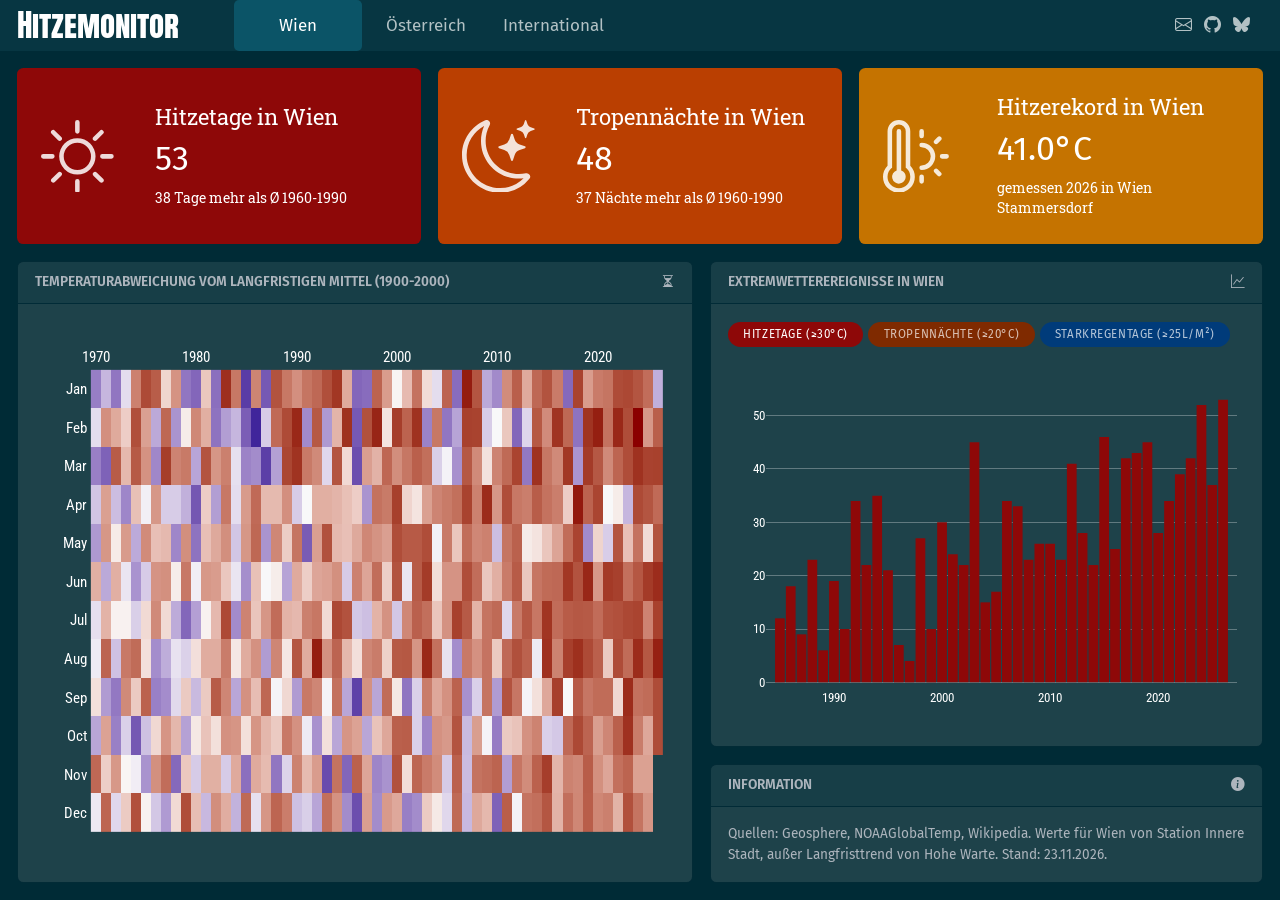
==== commit 4c13f24f: "Built site for gh-pages" ====
--- a/heat_dashboard.html
+++ b/heat_dashboard.html
@@ -153,8 +153,8 @@
 </div>
 <div class="cell card-body html-fill-item html-fill-container">
 <div class="cell-output-display html-fill-item html-fill-container">
-<div class="plotly html-widget html-fill-item html-fill-container" id="htmlwidget-4e2517243df060d234b4" style="width:100%;height:406px;"></div>
-<script type="application/json" data-for="htmlwidget-4e2517243df060d234b4">{"x":{"data":[{"x":[1970,1971,1972,1973,1974,1975,1976,1977,1978,1979,1980,1981,1982,1983,1984,1985,1986,1987,1988,1989,1990,1991,1992,1993,1994,1995,1996,1997,1998,1999,2000,2001,2002,2003,2004,2005,2006,2007,2008,2009,2010,2011,2012,2013,2014,2015,2016,2017,2018,2019,2020,2021,2022,2023,2024,2025,2026],"y":[1,2,3,4,5,6,7,8,9,10,11,12],"z":[[0.42785183314504427,0.81273307680142215,0.3922525026024542,0.57015768643587428,0.86132198867986765,0.48329281602683155,0.35895595000830283,0.26397835333121644,0.53706988739613859,0.86971914161245589,0.60046272755787622,0.32842556305560705,0.71471986834201784,0.64071621967259262,0.31422386181637085,0.80135725063207652,0.40981380584459304,0.69594920929173854,0.81273307680142215,0.75540557736999925,0.34333441416884775,0.37527561942712323,0.28785386884898556,0.78927902946201056,0.7055391393014171,0.23220127322592771,0.093717333210398865,0.67541681326236658,0.23220127322592771,0.68591939603780228,0.65285215064988034,0.20444168709749652,0.23220127322592771,0.57015768643587428,0.50162378399461371,0.3922525026024542,0.80135725063207652,0.32842556305560705,0.65285215064988034,0.61455392314796142,0.1383018861474076,0.8286379536395595,0.44622531412545036,0.77641212592731135,0.78927902946201056,0.84799033417693359,0.62796175614052407,0.78927902946201056,0.73196523830275373,0.8286379536395595,0.73196523830275373,0.74788689659133301,0.62796175614052407,0.86132198867986765,0.77641212592731135,0.69594920929173854,null],[0.80452091307964169,0.5628599686505843,0.6914376529790115,0.47486860459141439,0.43782581900005285,0.24800396190653992,0.71058742288275034,0.79264190961418368,0.15490786759717287,0.57869146067920918,0.36775825239324078,0.6349861310947128,0.6349861310947128,0.36775825239324078,0.64739925975918966,0.16900558669535298,0.64739925975918966,0.60822243185850422,0.18416147587817794,0.38444281195079671,0.74436827328878841,0.60822243185850422,0.68119672466783576,0.086603703512868474,0.77999911784201903,0.1482150495199567,0.82108463777634144,0.65921387629770734,0.21828426154286673,0.24800396190653992,0.8593569514311028,0.52917984640898652,0.8102003002952799,0.7593854936776756,0.71955741888446345,0.36775825239324078,0.82108463777634144,0.33645580367950373,0.77999911784201903,0.79264190961418368,0.81571872004788593,0.27024857135364078,0.77336158357948248,0.71955741888446345,0.82108463777634144,0.9019225870603208,0.62193819469816625,0.74436827328878841,0.72816119273645352,0.83138979431685434,0.71058742288275034,0.65921387629770734,0.78642168536967583,0.81571872004788593,0.67046736358863779,0.67046736358863779,null],[0.29022351749696318,0.66651823243965447,0.20607997788525234,0.37842083965678713,0.11578277499726682,0.34621882191136849,0.54029290898383586,0.69778588849371814,0.61712755831318467,0.27787736969681587,0.50503652762620455,0.58850453643471456,0.52292373028382544,0.7072965651699088,0.69778588849371814,0.52292373028382544,0.69778588849371814,0.61712755831318467,0.57312947583121943,0.76398990584932658,0.7072965651699088,0.43128738697333713,0.24425659454928886,0.52292373028382544,0.29022351749696318,0.69778588849371814,0.66651823243965447,0.29022351749696318,0.58850453643471456,0.65506902688349666,0.82446097860617396,0.8295930331891449,0.37842083965678713,0.2150088070903276,0.7072965651699088,0.6878412718486403,0.85338186405008609,0.33117580209386066,0.67743023412921455,0.44970583965636562,0.19751453862731894,0.57312947583121943,0.58850453643471456,0.7072965651699088,0.74157170491187563,0.37842083965678713,0.36197351306859632,0.80245595028705607,0.87850074740543271,0.81376967496715902,0.67743023412921455,0.7335163561825917,0.82446097860617396,0.92972677110669377,0.75678934093315275,0.65506902688349666,0.87049025553414661],[0.52292373028382544,0.26612568364284434,0.1892876577880985,0.72513488531639891,0.57312947583121943,0.81918901897767882,0.20607997788525234,0.23406678185092955,0.39551425724678191,0.57312947583121943,0.33117580209386094,0.57312947583121943,0.83459213185071279,0.73351635618259159,0.29022351749696351,0.70729656516990902,0.60316687231196509,0.80819488546950924,0.44970583965636596,0.5402929089838362,0.26612568364284434,0.76398990584932669,0.73351635618259159,0.44970583965636596,0.78415629340076276,0.29022351749696351,0.062485240077321758,0.70729656516990902,0.29022351749696351,0.7965434663932901,0.50503652762620488,0.18137653026875303,0.3784208396567868,0.75678934093315253,0.65506902688349689,0.70729656516990902,0.81918901897767882,0.24425659454928858,0.3784208396567868,0.77765860682278498,0.26612568364284434,0.85780486345830498,0.77094119305059283,0.44970583965636596,0.52292373028382544,0.65506902688349689,0.90068317018091892,0.46825823653247672,0.83946473988614179,0.77094119305059283,0.7965434663932901,0.7965434663932901,0.5402929089838362,0.94132405265491903,0.78415629340076276,0.7965434663932901,0.87049025553414683],[0.43237461175938902,0.81409587662817273,0.34713493467574458,0.76440965968705887,0.79689973174056217,0.5239711472502282,0.23465919438068869,0.30399215273867136,0.41423920125168223,0.37941885650419005,0.5239711472502282,0.64377635268568356,0.64377635268568356,0.75722435810364463,0.50611141240283208,0.64377635268568356,0.70784856596596957,0.2668078714353454,0.73400377915717308,0.50611141240283208,0.849126156343042,0.64377635268568356,0.96520925092506016,0.70784856596596957,0.81409587662817273,0.6179352851565465,0.5239711472502282,0.73400377915717308,0.75722435810364463,0.5580231638389872,0.83975035364050477,0.84449551840985326,0.69836269346226143,0.9470269265337603,0.78453566669025443,0.41423920125168223,0.23465919438068869,0.76440965968705887,0.70784856596596957,0.7780506132918843,0.57406273716640666,0.80280162948241895,0.86238151756842218,0.81950624591833388,0.43237461175938902,0.92990434728115079,0.74204045815213504,0.90089030491118582,0.93286865213230141,0.87477543782685108,0.82476969086215535,0.57406273716640666,0.87073311759034755,0.79689973174056217,0.94149100799297691,0.84449551840985326,0.96271728164559678],[0.40928469481719038,0.62757308221912489,0.48274447398290893,0.48274447398290893,0.37478113067853336,0.53655903034564512,0.72326367571126304,0.53655903034564512,0.30031841918120744,0.1510369994580705,0.27526824674404532,0.48274447398290893,0.61414535142557269,0.87764451986983183,0.23190816354997848,0.73984372509922536,0.58521630915278655,0.69565779031512032,0.79523159806530241,0.62757308221912489,0.61414535142557269,0.74765926131588356,0.76944748691374254,0.53655903034564512,0.88154394741215503,0.85685011915265841,0.35848175356927298,0.34288129161532327,0.62757308221912489,0.7052603328907362,0.35848175356927298,0.73171926047193314,0.82332479929686941,0.78909393763893509,0.58521630915278655,0.7052603328907362,0.89638611874480822,0.83841384387794682,0.62757308221912489,0.77621459668091464,0.80118320621825734,0.39173937320862073,0.76244325970825921,0.84319173284282778,0.76944748691374254,0.92297441397138069,0.79523159806530241,0.83351421121443448,0.84319173284282778,0.83841384387794682,0.79523159806530241,0.85240471743557411,0.86119444893100894,0.88154394741215503,0.88911032489284203,0.73984372509922536,0.89638611874480822],[0.63536381157586508,0.29515777367184692,0.63536381157586508,0.42012234899055823,0.24831907050470398,0.36824424930985084,0.70150805074417255,0.71085938800357906,0.49385448938111759,0.76670273734189853,0.43837221810301485,0.69173472484237541,0.68150777687239938,0.57915087998925097,0.42012234899055823,0.23794621131157453,0.59425042771380843,0.45686369908793173,0.49385448938111759,0.28257220243406617,0.64775862971928755,0.56334031006723928,0.65955603927295303,0.67079342989107693,0.71085938800357906,0.36824424930985084,0.7445996054115982,0.65955603927295303,0.79282369701409616,0.56334031006723928,0.85510190448721857,0.42012234899055823,0.83648828616480564,0.90882945616536859,0.52969804800737641,0.70150805074417255,0.70150805074417255,0.8679623697349399,0.79282369701409616,0.57915087998925097,0.63536381157586508,0.75960033920977577,0.83648828616480564,0.57915087998925097,0.77356196287360635,0.79884770421071227,0.80469201214510166,0.91859639743604471,0.85510190448721857,0.95061120210792693,0.69173472484237541,0.91214162459804782,0.89852938217626099,0.78660930051371758,0.84602083437615339,0.90882945616536859,0.93959010162769518],[0.26185048630382479,0.69409696952202815,0.49819822335315467,0.68398079533702927,0.29824189155525033,0.72189222776972384,0.5977336022467381,0.61195608085981323,0.22077415997136982,0.71302270719818217,0.17847746692673036,0.5977336022467381,0.65061469451418819,0.71302270719818217,0.35596316824488922,0.69409696952202815,0.80605543332819429,0.25085583504052122,0.73040243246569236,0.56716098049468078,0.77515778150938686,0.12506060447287976,0.6733854313878449,0.86051279364331967,0.61195608085981323,0.5977336022467381,0.65061469451418819,0.73040243246569236,0.70376723878653646,0.6733854313878449,0.86894489148600706,0.83764593225417316,0.83764593225417316,0.86894489148600706,0.44275076047742246,0.76131090512816701,0.58280357785436121,0.79427197589721632,0.73040243246569236,0.74644089618148435,0.34047528436690733,0.77515778150938686,0.82249427621728444,0.49819822335315467,0.51624840483186873,0.58280357785436121,0.66227563966934766,0.79427197589721632,0.88852189752706778,0.23035150448804068,0.55082105444689833,0.37215374871606727,0.85169091798044905,0.5977336022467381,0.78173655273219733,0.53382559460757228,0.85615275097196042],[0.35424189518239579,0.67220106482940756,0.33883155621485872,0.21975626780263821,0.59614212502021724,0.4407423706033462,0.69301742437149405,0.37035716155075005,0.37035716155075005,0.31013912208708722,0.11309432341057594,0.56541471978674951,0.27210412517762095,0.76759891629303179,0.40454226743903215,0.68285071399239261,0.79960980215599997,0.61044093432190971,0.61044093432190971,0.71203391232270274,0.37035716155075005,0.4592523028261663,0.63699397505149424,0.63699397505149424,0.62404891930977224,0.59614212502021724,0.56541471978674951,0.24968963028910893,0.78103054654225357,0.76052869872668527,0.89898302028108346,0.54900083727813964,0.51430321322396588,0.67220106482940756,0.73770297627040338,0.76052869872668527,0.78742024512311015,0.89180827608564517,0.7455990307682957,0.93995500056651482,0.69301742437149405,0.86849519817713217,0.76759891629303179,0.7532012395973755,0.83218301284952323,0.78103054654225357,0.7532012395973755,0.56541471978674951,0.97357349913637237,0.81657872320457481,0.88811629116225377,0.4592523028261663,0.49620955043077702,0.32413407381576637,0.87658839349865869,0.85119863203288015,0.79960980215599997],[0.20469951705573278,0.13848790942351988,0.8338087882859343,0.61496189134752699,0.83870102201848717,0.70581758485408708,0.22282450603892021,0.90359661402332536,0.74031643604982322,0.76286625424429333,0.28822654858323726,0.85267170727871799,0.69624024033741583,0.74811427789872642,0.41034333999358841,0.21356903762727461,0.23249477530342869,0.057646853339449571,0.27597705031126857,0.88558945321052962,0.92623010747981116,0.76286625424429333,0.72377566568252394,0.3927661502178843,0.85267170727871799,0.53758021404999556,0.093865281431978365,0.67573590978493592,0.62834985327020632,0.80729692255671637,0.71498660528483182,0.76985597004915352,0.82363532875810652,0.78946394760934546,0.3757706903785587,0.44677450430449034,0.24261094948842757,0.84347186205509694,0.72377566568252394,0.5201216954475284,0.74031643604982322,0.80153114035257689,0.88933051488125126,0.1880139217636029,0.92925241347183241,0.76985597004915352,0.72377566568252394,0.91686069243998858,0.25320631343761174,0.91034518238087991,0.84347186205509694,0.72377566568252394,0.81289711807392384,0.86984110430717965,0.92925241347183241,0.8929991349039339,0.89659801169995046],[0.40436731538167808,0.71194379374071615,0.64919084791926851,0.56525555860928212,0.86427396375868293,0.6720930910263202,0.29669525346450759,0.80537491307712727,0.24958390797332322,0.49602857318619825,0.72940930521663871,0.63686894905307934,0.17757047123340938,0.27198773088104056,0.32399209568462961,0.13028614859862073,0,0.37019423156867398,0.79955128439597578,0.87254476985146401,0.94823825206980039,0.22919124298559457,0.84187903123887753,0.26051648644542746,0.62391748806670577,0.92824041449059047,0.11862096262687274,0.8599999497859433,0.95358143738620005,0.51412610345524912,0.90243662128196123,0.81652508448253935,0.92824041449059047,0.21054153528249903,0.76753012166285672,0.18533313820334307,0.28403493203644398,0.89539413488926911,0.89177207227423194,0.37019423156867398,0.45906853527771163,0.58098226608953463,0.14919490608297886,0.38697557162381863,0.84187903123887753,0.72085773267208275,0.92520167859245606,0.80537491307712727,0.17757047123340938,0.92520167859245606,0.96383166109928076,0.7809662392450174,0.94823825206980039,0.86845426425898919,1,0.69291902029677976,0.82706945095680751],[0.20137220067707359,0.32328323897032157,0.18494183994155342,0.40349331673225841,0.74513836472700834,0.87635289944111849,0.83188593821860912,0.54800472768989417,0.70216942272374561,0.18494183994155342,0.14886774984162873,0.58022041225860332,0.16972983595469632,0.93402983664577621,0.76718579350574523,0.052014413306215763,0.73722421646212344,0.11834087377366406,0.8554089985672988,0.76718579350574523,0.71149262817826775,0.77402873235359682,0.80509066124570683,0.86406461700449944,0.91881616287100965,0.6485951113181827,0.14886774984162873,0.16253181903075692,0.81625666831394716,0.68223189518439231,0.47670257682107398,0.60961103496644664,0.78064438939845371,0.53090525215027751,0.40349331673225841,0.81625666831394716,0.16253181903075692,0.96863360867011539,0.85092957785227274,0.29605352716033878,0.22870961604617218,0.72042518655649457,0.82681526943049111,0.6485951113181827,0.80509066124570683,0.8554089985672988,0.76010075658736775,0.15558292073572774,0.89159094931879246,0.68223189518439231,0.76010075658736775,0.77402873235359682,0.87234432493622482,0.88027866408357314,0.85092957785227274,0.79324721514240681,0.30932939915714286]],"text":[["Dec 1970: -0.2°C","Dec 1971: +3.2°C","Dec 1972: -0.4°C","Dec 1973: +0.6°C","Dec 1974: +4.2°C","Dec 1975: +0.1°C","Dec 1976: -0.6°C","Dec 1977: -1.3°C","Dec 1978: +0.4°C","Dec 1979: +4.4°C","Dec 1980: +0.8°C","Dec 1981: -0.8°C","Dec 1982: +1.8°C","Dec 1983: +1.1°C","Dec 1984: -0.9°C","Dec 1985: +3.0°C","Dec 1986: -0.3°C","Dec 1987: +1.6°C","Dec 1988: +3.2°C","Dec 1989: +2.3°C","Dec 1990: -0.7°C","Dec 1991: -0.5°C","Dec 1992: -1.1°C","Dec 1993: +2.8°C","Dec 1994: +1.7°C","Dec 1995: -1.6°C","Dec 1996: -3.6°C","Dec 1997: +1.4°C","Dec 1998: -1.6°C","Dec 1999: +1.5°C","Dec 2000: +1.2°C","Dec 2001: -1.9°C","Dec 2002: -1.6°C","Dec 2003: +0.6°C","Dec 2004: +0.2°C","Dec 2005: -0.4°C","Dec 2006: +3.0°C","Dec 2007: -0.8°C","Dec 2008: +1.2°C","Dec 2009: +0.9°C","Dec 2010: -2.8°C","Dec 2011: +3.5°C","Dec 2012: -0.1°C","Dec 2013: +2.6°C","Dec 2014: +2.8°C","Dec 2015: +3.9°C","Dec 2016: +1.0°C","Dec 2017: +2.8°C","Dec 2018: +2.0°C","Dec 2019: +3.5°C","Dec 2020: +2.0°C","Dec 2021: +2.2°C","Dec 2022: +1.0°C","Dec 2023: +4.2°C","Dec 2024: +2.6°C","Dec 2025: +1.6°C",null],["Nov 1970: +3.1°C","Nov 1971: +0.6°C","Nov 1972: +1.6°C","Nov 1973: +0.1°C","Nov 1974: -0.1°C","Nov 1975: -1.4°C","Nov 1976: +1.8°C","Nov 1977: +2.9°C","Nov 1978: -2.5°C","Nov 1979: +0.7°C","Nov 1980: -0.5°C","Nov 1981: +1.1°C","Nov 1982: +1.1°C","Nov 1983: -0.5°C","Nov 1984: +1.2°C","Nov 1985: -2.3°C","Nov 1986: +1.2°C","Nov 1987: +0.9°C","Nov 1988: -2.1°C","Nov 1989: -0.4°C","Nov 1990: +2.2°C","Nov 1991: +0.9°C","Nov 1992: +1.5°C","Nov 1993: -3.7°C","Nov 1994: +2.7°C","Nov 1995: -2.6°C","Nov 1996: +3.4°C","Nov 1997: +1.3°C","Nov 1998: -1.7°C","Nov 1999: -1.4°C","Nov 2000: +4.2°C","Nov 2001: +0.4°C","Nov 2002: +3.2°C","Nov 2003: +2.4°C","Nov 2004: +1.9°C","Nov 2005: -0.5°C","Nov 2006: +3.4°C","Nov 2007: -0.7°C","Nov 2008: +2.7°C","Nov 2009: +2.9°C","Nov 2010: +3.3°C","Nov 2011: -1.2°C","Nov 2012: +2.6°C","Nov 2013: +1.9°C","Nov 2014: +3.4°C","Nov 2015: +5.3°C","Nov 2016: +1.0°C","Nov 2017: +2.2°C","Nov 2018: +2.0°C","Nov 2019: +3.6°C","Nov 2020: +1.8°C","Nov 2021: +1.3°C","Nov 2022: +2.8°C","Nov 2023: +3.3°C","Nov 2024: +1.4°C","Nov 2025: +1.4°C","Nov 2026: NA°C"],["Oct 1970: -1.1°C","Oct 1971: +1.3°C","Oct 1972: -1.9°C","Oct 1973: -0.5°C","Oct 1974: -3.2°C","Oct 1975: -0.7°C","Oct 1976: +0.4°C","Oct 1977: +1.6°C","Oct 1978: +0.9°C","Oct 1979: -1.2°C","Oct 1980: +0.2°C","Oct 1981: +0.7°C","Oct 1982: +0.3°C","Oct 1983: +1.7°C","Oct 1984: +1.6°C","Oct 1985: +0.3°C","Oct 1986: +1.6°C","Oct 1987: +0.9°C","Oct 1988: +0.6°C","Oct 1989: +2.4°C","Oct 1990: +1.7°C","Oct 1991: -0.2°C","Oct 1992: -1.5°C","Oct 1993: +0.3°C","Oct 1994: -1.1°C","Oct 1995: +1.6°C","Oct 1996: +1.3°C","Oct 1997: -1.1°C","Oct 1998: +0.7°C","Oct 1999: +1.2°C","Oct 2000: +3.4°C","Oct 2001: +3.5°C","Oct 2002: -0.5°C","Oct 2003: -1.8°C","Oct 2004: +1.7°C","Oct 2005: +1.5°C","Oct 2006: +4.0°C","Oct 2007: -0.8°C","Oct 2008: +1.4°C","Oct 2009: -0.1°C","Oct 2010: -2.0°C","Oct 2011: +0.6°C","Oct 2012: +0.7°C","Oct 2013: +1.7°C","Oct 2014: +2.1°C","Oct 2015: -0.5°C","Oct 2016: -0.6°C","Oct 2017: +3.0°C","Oct 2018: +4.6°C","Oct 2019: +3.2°C","Oct 2020: +1.4°C","Oct 2021: +2.0°C","Oct 2022: +3.4°C","Oct 2023: +6.1°C","Oct 2024: +2.3°C","Oct 2025: +1.2°C","Oct 2026: +4.4°C"],["Sep 1970: +0.3°C","Sep 1971: -1.3°C","Sep 1972: -2.1°C","Sep 1973: +1.9°C","Sep 1974: +0.6°C","Sep 1975: +3.3°C","Sep 1976: -1.9°C","Sep 1977: -1.6°C","Sep 1978: -0.4°C","Sep 1979: +0.6°C","Sep 1980: -0.8°C","Sep 1981: +0.6°C","Sep 1982: +3.6°C","Sep 1983: +2.0°C","Sep 1984: -1.1°C","Sep 1985: +1.7°C","Sep 1986: +0.8°C","Sep 1987: +3.1°C","Sep 1988: -0.1°C","Sep 1989: +0.4°C","Sep 1990: -1.3°C","Sep 1991: +2.4°C","Sep 1992: +2.0°C","Sep 1993: -0.1°C","Sep 1994: +2.7°C","Sep 1995: -1.1°C","Sep 1996: -4.3°C","Sep 1997: +1.7°C","Sep 1998: -1.1°C","Sep 1999: +2.9°C","Sep 2000: +0.2°C","Sep 2001: -2.2°C","Sep 2002: -0.5°C","Sep 2003: +2.3°C","Sep 2004: +1.2°C","Sep 2005: +1.7°C","Sep 2006: +3.3°C","Sep 2007: -1.5°C","Sep 2008: -0.5°C","Sep 2009: +2.6°C","Sep 2010: -1.3°C","Sep 2011: +4.1°C","Sep 2012: +2.5°C","Sep 2013: -0.1°C","Sep 2014: +0.3°C","Sep 2015: +1.2°C","Sep 2016: +5.2°C","Sep 2017: 0.0°C","Sep 2018: +3.7°C","Sep 2019: +2.5°C","Sep 2020: +2.9°C","Sep 2021: +2.9°C","Sep 2022: +0.4°C","Sep 2023: +6.5°C","Sep 2024: +2.7°C","Sep 2025: +2.9°C","Sep 2026: +4.4°C"],["Aug 1970: -0.2°C","Aug 1971: +3.2°C","Aug 1972: -0.7°C","Aug 1973: +2.4°C","Aug 1974: +2.9°C","Aug 1975: +0.3°C","Aug 1976: -1.6°C","Aug 1977: -1.0°C","Aug 1978: -0.3°C","Aug 1979: -0.5°C","Aug 1980: +0.3°C","Aug 1981: +1.1°C","Aug 1982: +1.1°C","Aug 1983: +2.3°C","Aug 1984: +0.2°C","Aug 1985: +1.1°C","Aug 1986: +1.7°C","Aug 1987: -1.3°C","Aug 1988: +2.0°C","Aug 1989: +0.2°C","Aug 1990: +3.9°C","Aug 1991: +1.1°C","Aug 1992: +7.4°C","Aug 1993: +1.7°C","Aug 1994: +3.2°C","Aug 1995: +0.9°C","Aug 1996: +0.3°C","Aug 1997: +2.0°C","Aug 1998: +2.3°C","Aug 1999: +0.5°C","Aug 2000: +3.7°C","Aug 2001: +3.8°C","Aug 2002: +1.6°C","Aug 2003: +6.7°C","Aug 2004: +2.7°C","Aug 2005: -0.3°C","Aug 2006: -1.6°C","Aug 2007: +2.4°C","Aug 2008: +1.7°C","Aug 2009: +2.6°C","Aug 2010: +0.6°C","Aug 2011: +3.0°C","Aug 2012: +4.2°C","Aug 2013: +3.3°C","Aug 2014: -0.2°C","Aug 2015: +6.1°C","Aug 2016: +2.1°C","Aug 2017: +5.2°C","Aug 2018: +6.2°C","Aug 2019: +4.5°C","Aug 2020: +3.4°C","Aug 2021: +0.6°C","Aug 2022: +4.4°C","Aug 2023: +2.9°C","Aug 2024: +6.5°C","Aug 2025: +3.8°C","Aug 2026: +7.3°C"],["Jul 1970: -0.3°C","Jul 1971: +1.0°C","Jul 1972: +0.1°C","Jul 1973: +0.1°C","Jul 1974: -0.5°C","Jul 1975: +0.4°C","Jul 1976: +1.9°C","Jul 1977: +0.4°C","Jul 1978: -1.0°C","Jul 1979: -2.6°C","Jul 1980: -1.2°C","Jul 1981: +0.1°C","Jul 1982: +0.9°C","Jul 1983: +4.6°C","Jul 1984: -1.6°C","Jul 1985: +2.1°C","Jul 1986: +0.7°C","Jul 1987: +1.6°C","Jul 1988: +2.9°C","Jul 1989: +1.0°C","Jul 1990: +0.9°C","Jul 1991: +2.2°C","Jul 1992: +2.5°C","Jul 1993: +0.4°C","Jul 1994: +4.7°C","Jul 1995: +4.1°C","Jul 1996: -0.6°C","Jul 1997: -0.7°C","Jul 1998: +1.0°C","Jul 1999: +1.7°C","Jul 2000: -0.6°C","Jul 2001: +2.0°C","Jul 2002: +3.4°C","Jul 2003: +2.8°C","Jul 2004: +0.7°C","Jul 2005: +1.7°C","Jul 2006: +5.1°C","Jul 2007: +3.7°C","Jul 2008: +1.0°C","Jul 2009: +2.6°C","Jul 2010: +3.0°C","Jul 2011: -0.4°C","Jul 2012: +2.4°C","Jul 2013: +3.8°C","Jul 2014: +2.5°C","Jul 2015: +5.9°C","Jul 2016: +2.9°C","Jul 2017: +3.6°C","Jul 2018: +3.8°C","Jul 2019: +3.7°C","Jul 2020: +2.9°C","Jul 2021: +4.0°C","Jul 2022: +4.2°C","Jul 2023: +4.7°C","Jul 2024: +4.9°C","Jul 2025: +2.1°C","Jul 2026: +5.1°C"],["Jun 1970: +1.1°C","Jun 1971: -1.0°C","Jun 1972: +1.1°C","Jun 1973: -0.2°C","Jun 1974: -1.4°C","Jun 1975: -0.5°C","Jun 1976: +1.7°C","Jun 1977: +1.8°C","Jun 1978: +0.2°C","Jun 1979: +2.5°C","Jun 1980: -0.1°C","Jun 1981: +1.6°C","Jun 1982: +1.5°C","Jun 1983: +0.7°C","Jun 1984: -0.2°C","Jun 1985: -1.5°C","Jun 1986: +0.8°C","Jun 1987: 0.0°C","Jun 1988: +0.2°C","Jun 1989: -1.1°C","Jun 1990: +1.2°C","Jun 1991: +0.6°C","Jun 1992: +1.3°C","Jun 1993: +1.4°C","Jun 1994: +1.8°C","Jun 1995: -0.5°C","Jun 1996: +2.2°C","Jun 1997: +1.3°C","Jun 1998: +2.9°C","Jun 1999: +0.6°C","Jun 2000: +4.1°C","Jun 2001: -0.2°C","Jun 2002: +3.7°C","Jun 2003: +5.5°C","Jun 2004: +0.4°C","Jun 2005: +1.7°C","Jun 2006: +1.7°C","Jun 2007: +4.4°C","Jun 2008: +2.9°C","Jun 2009: +0.7°C","Jun 2010: +1.1°C","Jun 2011: +2.4°C","Jun 2012: +3.7°C","Jun 2013: +0.7°C","Jun 2014: +2.6°C","Jun 2015: +3.0°C","Jun 2016: +3.1°C","Jun 2017: +5.8°C","Jun 2018: +4.1°C","Jun 2019: +6.9°C","Jun 2020: +1.6°C","Jun 2021: +5.6°C","Jun 2022: +5.2°C","Jun 2023: +2.8°C","Jun 2024: +3.9°C","Jun 2025: +5.5°C","Jun 2026: +6.5°C"],["May 1970: -1.3°C","May 1971: +1.6°C","May 1972: +0.2°C","May 1973: +1.5°C","May 1974: -1.0°C","May 1975: +1.9°C","May 1976: +0.8°C","May 1977: +0.9°C","May 1978: -1.7°C","May 1979: +1.8°C","May 1980: -2.2°C","May 1981: +0.8°C","May 1982: +1.2°C","May 1983: +1.8°C","May 1984: -0.6°C","May 1985: +1.6°C","May 1986: +3.1°C","May 1987: -1.4°C","May 1988: +2.0°C","May 1989: +0.6°C","May 1990: +2.6°C","May 1991: -3.0°C","May 1992: +1.4°C","May 1993: +4.2°C","May 1994: +0.9°C","May 1995: +0.8°C","May 1996: +1.2°C","May 1997: +2.0°C","May 1998: +1.7°C","May 1999: +1.4°C","May 2000: +4.4°C","May 2001: +3.7°C","May 2002: +3.7°C","May 2003: +4.4°C","May 2004: -0.1°C","May 2005: +2.4°C","May 2006: +0.7°C","May 2007: +2.9°C","May 2008: +2.0°C","May 2009: +2.2°C","May 2010: -0.7°C","May 2011: +2.6°C","May 2012: +3.4°C","May 2013: +0.2°C","May 2014: +0.3°C","May 2015: +0.7°C","May 2016: +1.3°C","May 2017: +2.9°C","May 2018: +4.9°C","May 2019: -1.6°C","May 2020: +0.5°C","May 2021: -0.5°C","May 2022: +4.0°C","May 2023: +0.8°C","May 2024: +2.7°C","May 2025: +0.4°C","May 2026: +4.1°C"],["Apr 1970: -0.6°C","Apr 1971: +1.4°C","Apr 1972: -0.7°C","Apr 1973: -1.7°C","Apr 1974: +0.8°C","Apr 1975: -0.1°C","Apr 1976: +1.6°C","Apr 1977: -0.5°C","Apr 1978: -0.5°C","Apr 1979: -0.9°C","Apr 1980: -3.2°C","Apr 1981: +0.6°C","Apr 1982: -1.2°C","Apr 1983: +2.5°C","Apr 1984: -0.3°C","Apr 1985: +1.5°C","Apr 1986: +3.0°C","Apr 1987: +0.9°C","Apr 1988: +0.9°C","Apr 1989: +1.8°C","Apr 1990: -0.5°C","Apr 1991: 0.0°C","Apr 1992: +1.1°C","Apr 1993: +1.1°C","Apr 1994: +1.0°C","Apr 1995: +0.8°C","Apr 1996: +0.6°C","Apr 1997: -1.4°C","Apr 1998: +2.7°C","Apr 1999: +2.4°C","Apr 2000: +5.2°C","Apr 2001: +0.5°C","Apr 2002: +0.3°C","Apr 2003: +1.4°C","Apr 2004: +2.1°C","Apr 2005: +2.4°C","Apr 2006: +2.8°C","Apr 2007: +5.0°C","Apr 2008: +2.2°C","Apr 2009: +6.5°C","Apr 2010: +1.6°C","Apr 2011: +4.4°C","Apr 2012: +2.5°C","Apr 2013: +2.3°C","Apr 2014: +3.6°C","Apr 2015: +2.7°C","Apr 2016: +2.3°C","Apr 2017: +0.6°C","Apr 2018: +7.8°C","Apr 2019: +3.3°C","Apr 2020: +4.9°C","Apr 2021: 0.0°C","Apr 2022: +0.2°C","Apr 2023: -0.8°C","Apr 2024: +4.6°C","Apr 2025: +4.0°C","Apr 2026: +3.0°C"],["Mar 1970: -1.9°C","Mar 1971: -2.8°C","Mar 1972: +3.6°C","Mar 1973: +0.9°C","Mar 1974: +3.7°C","Mar 1975: +1.7°C","Mar 1976: -1.7°C","Mar 1977: +5.3°C","Mar 1978: +2.1°C","Mar 1979: +2.4°C","Mar 1980: -1.1°C","Mar 1981: +4.0°C","Mar 1982: +1.6°C","Mar 1983: +2.2°C","Mar 1984: -0.3°C","Mar 1985: -1.8°C","Mar 1986: -1.6°C","Mar 1987: -4.4°C","Mar 1988: -1.2°C","Mar 1989: +4.8°C","Mar 1990: +6.0°C","Mar 1991: +2.4°C","Mar 1992: +1.9°C","Mar 1993: -0.4°C","Mar 1994: +4.0°C","Mar 1995: +0.4°C","Mar 1996: -3.6°C","Mar 1997: +1.4°C","Mar 1998: +1.0°C","Mar 1999: +3.1°C","Mar 2000: +1.8°C","Mar 2001: +2.5°C","Mar 2002: +3.4°C","Mar 2003: +2.8°C","Mar 2004: -0.5°C","Mar 2005: -0.1°C","Mar 2006: -1.5°C","Mar 2007: +3.8°C","Mar 2008: +1.9°C","Mar 2009: +0.3°C","Mar 2010: +2.1°C","Mar 2011: +3.0°C","Mar 2012: +4.9°C","Mar 2013: -2.1°C","Mar 2014: +6.1°C","Mar 2015: +2.5°C","Mar 2016: +1.9°C","Mar 2017: +5.7°C","Mar 2018: -1.4°C","Mar 2019: +5.5°C","Mar 2020: +3.8°C","Mar 2021: +1.9°C","Mar 2022: +3.2°C","Mar 2023: +4.4°C","Mar 2024: +6.1°C","Mar 2025: +5.0°C","Mar 2026: +5.1°C"],["Feb 1970: -0.3°C","Feb 1971: +1.8°C","Feb 1972: +1.2°C","Feb 1973: +0.6°C","Feb 1974: +4.3°C","Feb 1975: +1.4°C","Feb 1976: -1.0°C","Feb 1977: +3.1°C","Feb 1978: -1.4°C","Feb 1979: +0.2°C","Feb 1980: +2.0°C","Feb 1981: +1.1°C","Feb 1982: -2.2°C","Feb 1983: -1.2°C","Feb 1984: -0.8°C","Feb 1985: -2.9°C","Feb 1986: -6.0°C","Feb 1987: -0.5°C","Feb 1988: +3.0°C","Feb 1989: +4.5°C","Feb 1990: +6.8°C","Feb 1991: -1.6°C","Feb 1992: +3.8°C","Feb 1993: -1.3°C","Feb 1994: +1.0°C","Feb 1995: +6.1°C","Feb 1996: -3.1°C","Feb 1997: +4.2°C","Feb 1998: +7.0°C","Feb 1999: +0.3°C","Feb 2000: +5.3°C","Feb 2001: +3.3°C","Feb 2002: +6.1°C","Feb 2003: -1.8°C","Feb 2004: +2.5°C","Feb 2005: -2.1°C","Feb 2006: -1.1°C","Feb 2007: +5.1°C","Feb 2008: +5.0°C","Feb 2009: -0.5°C","Feb 2010: 0.0°C","Feb 2011: +0.7°C","Feb 2012: -2.6°C","Feb 2013: -0.4°C","Feb 2014: +3.8°C","Feb 2015: +1.9°C","Feb 2016: +6.0°C","Feb 2017: +3.1°C","Feb 2018: -2.2°C","Feb 2019: +6.0°C","Feb 2020: +7.4°C","Feb 2021: +2.7°C","Feb 2022: +6.8°C","Feb 2023: +4.4°C","Feb 2024: +9.0°C","Feb 2025: +1.6°C","Feb 2026: +3.5°C"],["Jan 1970: -1.9°C","Jan 1971: -0.8°C","Jan 1972: -2.1°C","Jan 1973: -0.3°C","Jan 1974: +2.2°C","Jan 1975: +4.6°C","Jan 1976: +3.6°C","Jan 1977: +0.5°C","Jan 1978: +1.7°C","Jan 1979: -2.1°C","Jan 1980: -2.6°C","Jan 1981: +0.7°C","Jan 1982: -2.3°C","Jan 1983: +6.3°C","Jan 1984: +2.5°C","Jan 1985: -4.5°C","Jan 1986: +2.1°C","Jan 1987: -3.1°C","Jan 1988: +4.1°C","Jan 1989: +2.5°C","Jan 1990: +1.8°C","Jan 1991: +2.6°C","Jan 1992: +3.1°C","Jan 1993: +4.3°C","Jan 1994: +5.8°C","Jan 1995: +1.2°C","Jan 1996: -2.6°C","Jan 1997: -2.4°C","Jan 1998: +3.3°C","Jan 1999: +1.5°C","Jan 2000: +0.1°C","Jan 2001: +0.9°C","Jan 2002: +2.7°C","Jan 2003: +0.4°C","Jan 2004: -0.3°C","Jan 2005: +3.3°C","Jan 2006: -2.4°C","Jan 2007: +7.6°C","Jan 2008: +4.0°C","Jan 2009: -1.0°C","Jan 2010: -1.6°C","Jan 2011: +1.9°C","Jan 2012: +3.5°C","Jan 2013: +1.2°C","Jan 2014: +3.1°C","Jan 2015: +4.1°C","Jan 2016: +2.4°C","Jan 2017: -2.5°C","Jan 2018: +5.0°C","Jan 2019: +1.5°C","Jan 2020: +2.4°C","Jan 2021: +2.6°C","Jan 2022: +4.5°C","Jan 2023: +4.7°C","Jan 2024: +4.0°C","Jan 2025: +2.9°C","Jan 2026: -0.9°C"]],"colorscale":[[0,"#40259B"],[0.052014413306215763,"#5A3CA6"],[0.057646853339449571,"#5C3FA7"],[0.062485240077321758,"#5E41A8"],[0.086603703512868474,"#694BAD"],[0.093717333210398865,"#6C4EAE"],[0.093865281431978365,"#6C4EAE"],[0.11309432341057594,"#7457B2"],[0.11578277499726682,"#7558B3"],[0.11834087377366406,"#7659B4"],[0.11862096262687274,"#7659B4"],[0.12506060447287976,"#795CB5"],[0.13028614859862073,"#7B5EB6"],[0.1383018861474076,"#7E62B8"],[0.13848790942351988,"#7E62B8"],[0.1482150495199567,"#8266BA"],[0.14886774984162873,"#8366BA"],[0.14919490608297886,"#8366BA"],[0.1510369994580705,"#8367BA"],[0.15490786759717287,"#8569BB"],[0.15558292073572774,"#8569BB"],[0.16253181903075692,"#886CBD"],[0.16900558669535298,"#8B6FBE"],[0.16972983595469632,"#8B6FBE"],[0.17757047123340938,"#8E73C0"],[0.17847746692673036,"#8E73C0"],[0.18137653026875303,"#8F75C1"],[0.18416147587817794,"#9176C1"],[0.18494183994155342,"#9176C1"],[0.18533313820334307,"#9176C2"],[0.1880139217636029,"#9278C2"],[0.1892876577880985,"#9378C2"],[0.19751453862731894,"#967CC4"],[0.20137220067707359,"#977EC5"],[0.20444168709749652,"#987FC5"],[0.20469951705573278,"#997FC6"],[0.20607997788525234,"#9980C6"],[0.21054153528249903,"#9B82C7"],[0.21356903762727461,"#9C83C7"],[0.2150088070903276,"#9D84C8"],[0.21828426154286673,"#9E85C8"],[0.21975626780263821,"#9E86C9"],[0.22077415997136982,"#9F86C9"],[0.22282450603892021,"#A087C9"],[0.22870961604617218,"#A28ACA"],[0.22919124298559457,"#A28ACB"],[0.23035150448804068,"#A28BCB"],[0.23190816354997848,"#A38BCB"],[0.23220127322592771,"#A38CCB"],[0.23249477530342869,"#A38CCB"],[0.23406678185092955,"#A48CCC"],[0.23465919438068869,"#A48DCC"],[0.23794621131157453,"#A58ECC"],[0.24261094948842757,"#A790CD"],[0.24425659454928858,"#A891CE"],[0.24425659454928886,"#A891CE"],[0.24800396190653992,"#A993CE"],[0.24831907050470398,"#A993CF"],[0.24958390797332322,"#AA94CF"],[0.24968963028910893,"#AA94CF"],[0.25085583504052122,"#AA94CF"],[0.25320631343761174,"#AB95D0"],[0.26051648644542746,"#AE99D1"],[0.26185048630382479,"#AE99D1"],[0.26397835333121644,"#AF9AD2"],[0.26612568364284434,"#B09BD2"],[0.2668078714353454,"#B09CD2"],[0.27024857135364078,"#B29DD3"],[0.27198773088104056,"#B29ED3"],[0.27210412517762095,"#B29ED3"],[0.27526824674404532,"#B49FD4"],[0.27597705031126857,"#B4A0D4"],[0.27787736969681587,"#B5A1D5"],[0.28257220243406617,"#B6A3D6"],[0.28403493203644398,"#B7A4D6"],[0.28785386884898556,"#B8A5D7"],[0.28822654858323726,"#B8A5D7"],[0.29022351749696318,"#B9A6D7"],[0.29022351749696351,"#B9A6D7"],[0.29515777367184692,"#BBA9D8"],[0.29605352716033878,"#BBA9D8"],[0.29669525346450759,"#BCA9D8"],[0.29824189155525033,"#BCAAD9"],[0.30031841918120744,"#BDABD9"],[0.30399215273867136,"#BEADDA"],[0.30932939915714286,"#C0AFDB"],[0.31013912208708722,"#C1B0DB"],[0.31422386181637085,"#C2B2DC"],[0.32328323897032157,"#C6B6DE"],[0.32399209568462961,"#C6B6DE"],[0.32413407381576637,"#C6B6DE"],[0.32842556305560705,"#C8B8DF"],[0.33117580209386066,"#C9BADF"],[0.33117580209386094,"#C9BADF"],[0.33645580367950373,"#CBBCE0"],[0.33883155621485872,"#CCBDE1"],[0.34047528436690733,"#CCBEE1"],[0.34288129161532327,"#CDBFE2"],[0.34333441416884775,"#CDC0E2"],[0.34621882191136849,"#CEC1E2"],[0.34713493467574458,"#CFC1E3"],[0.35424189518239579,"#D1C5E4"],[0.35596316824488922,"#D2C6E4"],[0.35848175356927298,"#D3C7E5"],[0.35895595000830283,"#D3C7E5"],[0.36197351306859632,"#D4C8E6"],[0.36775825239324078,"#D6CBE7"],[0.36824424930985084,"#D7CBE7"],[0.37019423156867398,"#D7CCE7"],[0.37035716155075005,"#D7CCE7"],[0.37215374871606727,"#D8CDE8"],[0.37478113067853336,"#D9CFE8"],[0.37527561942712323,"#D9CFE8"],[0.3757706903785587,"#D9CFE8"],[0.3784208396567868,"#DAD0E9"],[0.37842083965678713,"#DAD0E9"],[0.37941885650419005,"#DBD1E9"],[0.38444281195079671,"#DDD3EA"],[0.38697557162381863,"#DED5EB"],[0.39173937320862073,"#DFD7EC"],[0.3922525026024542,"#E0D7EC"],[0.3927661502178843,"#E0D7EC"],[0.39551425724678191,"#E1D9EC"],[0.40349331673225841,"#E4DDEE"],[0.40436731538167808,"#E4DDEE"],[0.40454226743903215,"#E4DDEE"],[0.40928469481719038,"#E6DFEF"],[0.40981380584459304,"#E6E0EF"],[0.41034333999358841,"#E6E0EF"],[0.41423920125168223,"#E8E2F0"],[0.42012234899055823,"#EAE5F1"],[0.42785183314504427,"#EDE8F3"],[0.43128738697333713,"#EEEAF4"],[0.43237461175938902,"#EEEBF4"],[0.43782581900005285,"#F1EDF5"],[0.43837221810301485,"#F1EEF5"],[0.4407423706033462,"#F2EFF5"],[0.44275076047742246,"#F2F0F6"],[0.44622531412545036,"#F4F2F7"],[0.44677450430449034,"#F4F2F7"],[0.44970583965636562,"#F5F3F7"],[0.44970583965636596,"#F5F3F7"],[0.45686369908793173,"#F8F7F9"],[0.45906853527771163,"#F8F8F9"],[0.4592523028261663,"#F8F8F9"],[0.46825823653247672,"#F9F8F7"],[0.47486860459141439,"#F9F5F4"],[0.47670257682107398,"#F8F4F3"],[0.48274447398290893,"#F8F1F0"],[0.48329281602683155,"#F8F1F0"],[0.49385448938111759,"#F6EDEA"],[0.49602857318619825,"#F6ECE9"],[0.49620955043077702,"#F6ECE9"],[0.49819822335315467,"#F6EBE8"],[0.50162378399461371,"#F5E9E6"],[0.50503652762620455,"#F5E8E4"],[0.50503652762620488,"#F5E8E4"],[0.50611141240283208,"#F5E7E4"],[0.51412610345524912,"#F4E4E0"],[0.51430321322396588,"#F4E4E0"],[0.51624840483186873,"#F4E3DF"],[0.5201216954475284,"#F3E1DD"],[0.52292373028382544,"#F3E0DB"],[0.5239711472502282,"#F3DFDB"],[0.52917984640898652,"#F2DDD8"],[0.52969804800737641,"#F2DDD8"],[0.53090525215027751,"#F2DCD7"],[0.53382559460757228,"#F1DBD6"],[0.53655903034564512,"#F1DAD4"],[0.53706988739613859,"#F1DAD4"],[0.53758021404999556,"#F1D9D4"],[0.54029290898383586,"#F0D8D2"],[0.5402929089838362,"#F0D8D2"],[0.54800472768989417,"#EFD5CE"],[0.54900083727813964,"#EFD4CE"],[0.55082105444689833,"#EFD4CD"],[0.5580231638389872,"#EED1C9"],[0.5628599686505843,"#EDCEC7"],[0.56334031006723928,"#EDCEC7"],[0.56525555860928212,"#EDCDC6"],[0.56541471978674951,"#EDCDC6"],[0.56716098049468078,"#ECCDC5"],[0.57015768643587428,"#ECCBC3"],[0.57312947583121943,"#EBCAC2"],[0.57406273716640666,"#EBCAC1"],[0.57869146067920918,"#EBC8BF"],[0.57915087998925097,"#EAC7BF"],[0.58022041225860332,"#EAC7BE"],[0.58098226608953463,"#EAC7BE"],[0.58280357785436121,"#EAC6BD"],[0.58521630915278655,"#EAC5BC"],[0.58850453643471456,"#E9C3BA"],[0.59425042771380843,"#E8C1B7"],[0.59614212502021724,"#E8C0B6"],[0.5977336022467381,"#E8BFB6"],[0.60046272755787622,"#E7BEB4"],[0.60316687231196509,"#E7BDB3"],[0.60822243185850422,"#E6BBB0"],[0.60961103496644664,"#E6BAB0"],[0.61044093432190971,"#E5BAAF"],[0.61195608085981323,"#E5B9AF"],[0.61414535142557269,"#E5B8AE"],[0.61455392314796142,"#E5B8AD"],[0.61496189134752699,"#E5B8AD"],[0.61712755831318467,"#E4B7AC"],[0.6179352851565465,"#E4B7AC"],[0.62193819469816625,"#E3B5AA"],[0.62391748806670577,"#E3B4A9"],[0.62404891930977224,"#E3B4A9"],[0.62757308221912489,"#E3B3A7"],[0.62796175614052407,"#E2B3A7"],[0.62834985327020632,"#E2B2A7"],[0.6349861310947128,"#E1B0A3"],[0.63536381157586508,"#E1AFA3"],[0.63686894905307934,"#E1AFA2"],[0.63699397505149424,"#E1AFA2"],[0.64071621967259262,"#E0ADA1"],[0.64377635268568356,"#E0AC9F"],[0.64739925975918966,"#DFAA9D"],[0.64775862971928755,"#DFAA9D"],[0.6485951113181827,"#DFAA9D"],[0.64919084791926851,"#DFAA9C"],[0.65061469451418819,"#DEA99C"],[0.65285215064988034,"#DEA89B"],[0.65506902688349666,"#DEA79A"],[0.65506902688349689,"#DEA79A"],[0.65921387629770734,"#DDA598"],[0.65955603927295303,"#DDA598"],[0.66227563966934766,"#DCA496"],[0.66651823243965447,"#DCA294"],[0.67046736358863779,"#DBA192"],[0.67079342989107693,"#DBA092"],[0.6720930910263202,"#DAA092"],[0.67220106482940756,"#DAA091"],[0.6733854313878449,"#DA9F91"],[0.67541681326236658,"#DA9E90"],[0.67573590978493592,"#DA9E90"],[0.67743023412921455,"#D99E8F"],[0.68119672466783576,"#D99C8D"],[0.68150777687239938,"#D99C8D"],[0.68223189518439231,"#D99C8D"],[0.68285071399239261,"#D89B8C"],[0.68398079533702927,"#D89B8C"],[0.68591939603780228,"#D89A8B"],[0.6878412718486403,"#D7998A"],[0.6914376529790115,"#D79888"],[0.69173472484237541,"#D79888"],[0.69291902029677976,"#D69788"],[0.69301742437149405,"#D69788"],[0.69409696952202815,"#D69787"],[0.69565779031512032,"#D69686"],[0.69594920929173854,"#D69686"],[0.69624024033741583,"#D69686"],[0.69778588849371814,"#D69585"],[0.69836269346226143,"#D59585"],[0.70150805074417255,"#D59384"],[0.70216942272374561,"#D59383"],[0.70376723878653646,"#D49383"],[0.7052603328907362,"#D49282"],[0.7055391393014171,"#D49282"],[0.70581758485408708,"#D49282"],[0.7072965651699088,"#D49181"],[0.70729656516990902,"#D49181"],[0.70784856596596957,"#D49181"],[0.71058742288275034,"#D3907F"],[0.71085938800357906,"#D3907F"],[0.71149262817826775,"#D38F7F"],[0.71194379374071615,"#D38F7F"],[0.71203391232270274,"#D38F7F"],[0.71302270719818217,"#D28F7E"],[0.71471986834201784,"#D28E7D"],[0.71498660528483182,"#D28E7D"],[0.71955741888446345,"#D18C7B"],[0.72042518655649457,"#D18C7B"],[0.72085773267208275,"#D18B7B"],[0.72189222776972384,"#D18B7A"],[0.72326367571126304,"#D08A79"],[0.72377566568252394,"#D08A79"],[0.72513488531639891,"#D08A79"],[0.72816119273645352,"#CF8877"],[0.72940930521663871,"#CF8877"],[0.73040243246569236,"#CF8776"],[0.73171926047193314,"#CF8776"],[0.73196523830275373,"#CF8775"],[0.73351635618259159,"#CE8675"],[0.7335163561825917,"#CE8675"],[0.73400377915717308,"#CE8675"],[0.73722421646212344,"#CD8573"],[0.73770297627040338,"#CD8473"],[0.73984372509922536,"#CD8372"],[0.74031643604982322,"#CD8372"],[0.74157170491187563,"#CD8371"],[0.74204045815213504,"#CC8371"],[0.74436827328878841,"#CC8270"],[0.7445996054115982,"#CC8170"],[0.74513836472700834,"#CC816F"],[0.7455990307682957,"#CC816F"],[0.74644089618148435,"#CC816F"],[0.74765926131588356,"#CB806E"],[0.74788689659133301,"#CB806E"],[0.74811427789872642,"#CB806E"],[0.7532012395973755,"#CA7E6C"],[0.75540557736999925,"#CA7D6B"],[0.75678934093315253,"#C97C6A"],[0.75678934093315275,"#C97C6A"],[0.75722435810364463,"#C97C6A"],[0.7593854936776756,"#C97B69"],[0.75960033920977577,"#C97B69"],[0.76010075658736775,"#C97B69"],[0.76052869872668527,"#C87B68"],[0.76131090512816701,"#C87A68"],[0.76244325970825921,"#C87A68"],[0.76286625424429333,"#C87A67"],[0.76398990584932658,"#C87967"],[0.76398990584932669,"#C87967"],[0.76440965968705887,"#C87967"],[0.76670273734189853,"#C77866"],[0.76718579350574523,"#C77865"],[0.76753012166285672,"#C77865"],[0.76759891629303179,"#C77865"],[0.76944748691374254,"#C77764"],[0.76985597004915352,"#C67764"],[0.77094119305059283,"#C67664"],[0.77336158357948248,"#C67563"],[0.77356196287360635,"#C67563"],[0.77402873235359682,"#C57562"],[0.77515778150938686,"#C57562"],[0.77621459668091464,"#C57461"],[0.77641212592731135,"#C57461"],[0.77765860682278498,"#C57461"],[0.7780506132918843,"#C57361"],[0.77999911784201903,"#C47360"],[0.78064438939845371,"#C4725F"],[0.7809662392450174,"#C4725F"],[0.78103054654225357,"#C4725F"],[0.78173655273219733,"#C4725F"],[0.78415629340076276,"#C3715E"],[0.78453566669025443,"#C3715E"],[0.78642168536967583,"#C3705D"],[0.78660930051371758,"#C3705D"],[0.78742024512311015,"#C2705C"],[0.78909393763893509,"#C26F5C"],[0.78927902946201056,"#C26F5C"],[0.78946394760934546,"#C26F5B"],[0.79264190961418368,"#C16D5A"],[0.79282369701409616,"#C16D5A"],[0.79324721514240681,"#C16D5A"],[0.79427197589721632,"#C16D59"],[0.79523159806530241,"#C16C59"],[0.7965434663932901,"#C06C58"],[0.79689973174056217,"#C06C58"],[0.79884770421071227,"#C06B57"],[0.79955128439597578,"#C06A57"],[0.79960980215599997,"#C06A57"],[0.80118320621825734,"#BF6A56"],[0.80135725063207652,"#BF6A56"],[0.80153114035257689,"#BF6A56"],[0.80245595028705607,"#BF6956"],[0.80280162948241895,"#BF6956"],[0.80452091307964169,"#BF6855"],[0.80469201214510166,"#BE6855"],[0.80509066124570683,"#BE6855"],[0.80537491307712727,"#BE6854"],[0.80605543332819429,"#BE6854"],[0.80729692255671637,"#BE6754"],[0.80819488546950924,"#BE6753"],[0.8102003002952799,"#BD6652"],[0.81273307680142215,"#BD6551"],[0.81289711807392384,"#BD6551"],[0.81376967496715902,"#BC6451"],[0.81409587662817273,"#BC6451"],[0.81571872004788593,"#BC6450"],[0.81625666831394716,"#BC6350"],[0.81652508448253935,"#BC634F"],[0.81657872320457481,"#BC634F"],[0.81918901897767882,"#BB624E"],[0.81950624591833388,"#BB624E"],[0.82108463777634144,"#BB614D"],[0.82249427621728444,"#BA614D"],[0.82332479929686941,"#BA604D"],[0.82363532875810652,"#BA604C"],[0.82446097860617396,"#BA604C"],[0.82476969086215535,"#BA604C"],[0.82681526943049111,"#B95F4B"],[0.82706945095680751,"#B95F4B"],[0.8286379536395595,"#B95E4A"],[0.8295930331891449,"#B95E4A"],[0.83138979431685434,"#B85D49"],[0.83188593821860912,"#B85D49"],[0.83218301284952323,"#B85D49"],[0.83351421121443448,"#B85C48"],[0.8338087882859343,"#B85C48"],[0.83459213185071279,"#B75C48"],[0.83648828616480564,"#B75B47"],[0.83764593225417316,"#B75A46"],[0.83841384387794682,"#B65A46"],[0.83870102201848717,"#B65A46"],[0.83946473988614179,"#B65A46"],[0.83975035364050477,"#B65A45"],[0.84187903123887753,"#B65944"],[0.84319173284282778,"#B55844"],[0.84347186205509694,"#B55844"],[0.84449551840985326,"#B55843"],[0.84602083437615339,"#B55743"],[0.84799033417693359,"#B45642"],[0.849126156343042,"#B45641"],[0.85092957785227274,"#B35541"],[0.85119863203288015,"#B35541"],[0.85169091798044905,"#B35440"],[0.85240471743557411,"#B35440"],[0.85267170727871799,"#B35440"],[0.85338186405008609,"#B35440"],[0.85510190448721857,"#B2533F"],[0.8554089985672988,"#B2533F"],[0.85615275097196042,"#B2533E"],[0.85685011915265841,"#B2523E"],[0.85780486345830498,"#B2523E"],[0.8593569514311028,"#B1513D"],[0.8599999497859433,"#B1513D"],[0.86051279364331967,"#B1513D"],[0.86119444893100894,"#B1503C"],[0.86132198867986765,"#B1503C"],[0.86238151756842218,"#B0503C"],[0.86406461700449944,"#B04F3B"],[0.86427396375868293,"#B04F3B"],[0.8679623697349399,"#AF4D39"],[0.86845426425898919,"#AF4D39"],[0.86849519817713217,"#AF4D39"],[0.86894489148600706,"#AF4D39"],[0.86971914161245589,"#AF4D39"],[0.86984110430717965,"#AF4D39"],[0.87049025553414661,"#AE4C38"],[0.87049025553414683,"#AE4C38"],[0.87073311759034755,"#AE4C38"],[0.87234432493622482,"#AE4C38"],[0.87254476985146401,"#AE4B37"],[0.87477543782685108,"#AD4A36"],[0.87635289944111849,"#AD4A36"],[0.87658839349865869,"#AD4A36"],[0.87764451986983183,"#AD4935"],[0.87850074740543271,"#AC4935"],[0.88027866408357314,"#AC4834"],[0.88154394741215503,"#AC4834"],[0.88558945321052962,"#AB4632"],[0.88811629116225377,"#AA4531"],[0.88852189752706778,"#AA4431"],[0.88911032489284203,"#AA4430"],[0.88933051488125126,"#AA4430"],[0.89159094931879246,"#A9432F"],[0.89177207227423194,"#A9432F"],[0.89180827608564517,"#A9432F"],[0.8929991349039339,"#A9422F"],[0.89539413488926911,"#A8412E"],[0.89638611874480822,"#A8412D"],[0.89659801169995046,"#A8412D"],[0.89852938217626099,"#A7402D"],[0.89898302028108346,"#A7402C"],[0.90068317018091892,"#A73F2C"],[0.90089030491118582,"#A73F2C"],[0.9019225870603208,"#A63E2B"],[0.90243662128196123,"#A63E2B"],[0.90359661402332536,"#A63E2A"],[0.90882945616536859,"#A43B28"],[0.91034518238087991,"#A43B28"],[0.91214162459804782,"#A43A27"],[0.91686069243998858,"#A23825"],[0.91859639743604471,"#A23724"],[0.91881616287100965,"#A23724"],[0.92297441397138069,"#A13522"],[0.92520167859245606,"#A03422"],[0.92623010747981116,"#A03321"],[0.92824041449059047,"#9F3220"],[0.92925241347183241,"#9F3220"],[0.92972677110669377,"#9F3120"],[0.92990434728115079,"#9F3120"],[0.93286865213230141,"#9E301E"],[0.93402983664577621,"#9E2F1E"],[0.93959010162769518,"#9C2C1C"],[0.93995500056651482,"#9C2C1B"],[0.94132405265491903,"#9C2C1B"],[0.94149100799297691,"#9C2C1B"],[0.9470269265337603,"#9A2918"],[0.94823825206980039,"#9A2818"],[0.95061120210792693,"#992717"],[0.95358143738620005,"#982516"],[0.96271728164559678,"#962012"],[0.96383166109928076,"#951F11"],[0.96520925092506016,"#951E11"],[0.96863360867011539,"#941C0F"],[0.97357349913637237,"#93190D"],[1,"#8B0000"]],"type":"heatmap","showscale":false,"autocolorscale":false,"showlegend":false,"xaxis":"x","yaxis":"y","hoverinfo":"text","frame":null}],"layout":{"margin":{"t":25.298464092984645,"r":9.2984640929846432,"b":28.825238688252391,"l":36.26400996264011},"plot_bgcolor":"transparent","paper_bgcolor":"transparent","font":{"color":"rgba(0,0,0,1)","family":"Roboto Condensed","size":18.596928185969279},"xaxis":{"domain":[0,1],"automargin":true,"type":"linear","autorange":false,"range":[1969.2149999999999,2026.7850000000001],"tickmode":"array","ticktext":["1970","1980","1990","2000","2010","2020"],"tickvals":[1970,1980,1990,2000,2010,2020],"categoryorder":"array","categoryarray":["1970","1980","1990","2000","2010","2020"],"nticks":null,"ticks":"","tickcolor":null,"ticklen":4.6492320464923198,"tickwidth":0,"showticklabels":true,"tickfont":{"color":"rgba(255,255,255,1)","family":"Roboto Condensed","size":14.877542548775427},"tickangle":-0,"showline":false,"linecolor":null,"linewidth":0,"showgrid":false,"gridcolor":null,"gridwidth":0,"zeroline":false,"anchor":"y","title":{"text":"","font":{"color":"rgba(0,0,0,1)","family":"Roboto Condensed","size":18.596928185969279}},"hoverformat":".2f","side":"top"},"yaxis":{"domain":[0,1],"automargin":true,"type":"linear","autorange":false,"range":[0.40000000000000002,12.6],"tickmode":"array","ticktext":["Dec","Nov","Oct","Sep","Aug","Jul","Jun","May","Apr","Mar","Feb","Jan"],"tickvals":[1,2,3,4.0000000000000009,5,6,7.0000000000000009,8,9,10,11,12],"categoryorder":"array","categoryarray":["Dec","Nov","Oct","Sep","Aug","Jul","Jun","May","Apr","Mar","Feb","Jan"],"nticks":null,"ticks":"","tickcolor":null,"ticklen":4.6492320464923216,"tickwidth":0,"showticklabels":true,"tickfont":{"color":"rgba(255,255,255,1)","family":"Roboto Condensed","size":14.87754254877543},"tickangle":-0,"showline":false,"linecolor":null,"linewidth":0,"showgrid":false,"gridcolor":null,"gridwidth":0,"zeroline":false,"anchor":"x","title":{"text":"","font":{"color":"rgba(0,0,0,1)","family":"Roboto Condensed","size":18.596928185969279}},"hoverformat":".2f"},"shapes":[],"showlegend":false,"legend":{"bgcolor":null,"bordercolor":null,"borderwidth":0,"font":{"color":"rgba(0,0,0,1)","family":"Roboto Condensed","size":14.877542548775427}},"hovermode":"closest","barmode":"relative","hoverlabel":{"bgcolor":"white","font":{"family":"Roboto Condensed","size":16}}},"config":{"doubleClick":"reset","modeBarButtonsToAdd":["hoverclosest","hovercompare"],"showSendToCloud":false,"displayModeBar":false,"displaylogo":false,"responsive":true},"source":"A","attrs":{"1cad1ca7d166":{"x":{},"y":{},"fill":{},"text":{},"type":"heatmap"}},"cur_data":"1cad1ca7d166","visdat":{"1cad1ca7d166":["function (y) ","x"]},"highlight":{"on":"plotly_click","persistent":false,"dynamic":false,"selectize":false,"opacityDim":0.20000000000000001,"selected":{"opacity":1},"debounce":0},"shinyEvents":["plotly_hover","plotly_click","plotly_selected","plotly_relayout","plotly_brushed","plotly_brushing","plotly_clickannotation","plotly_doubleclick","plotly_deselect","plotly_afterplot","plotly_sunburstclick"],"base_url":"https://plot.ly"},"evals":[],"jsHooks":[]}</script>
+<div class="plotly html-widget html-fill-item html-fill-container" id="htmlwidget-e8a1e331671e6759b66e" style="width:100%;height:406px;"></div>
+<script type="application/json" data-for="htmlwidget-e8a1e331671e6759b66e">{"x":{"data":[{"x":[1970,1971,1972,1973,1974,1975,1976,1977,1978,1979,1980,1981,1982,1983,1984,1985,1986,1987,1988,1989,1990,1991,1992,1993,1994,1995,1996,1997,1998,1999,2000,2001,2002,2003,2004,2005,2006,2007,2008,2009,2010,2011,2012,2013,2014,2015,2016,2017,2018,2019,2020,2021,2022,2023,2024,2025,2026],"y":[1,2,3,4,5,6,7,8,9,10,11,12],"z":[[0.42785183314504427,0.81273307680142215,0.3922525026024542,0.57015768643587428,0.86132198867986765,0.48329281602683155,0.35895595000830283,0.26397835333121644,0.53706988739613859,0.86971914161245589,0.60046272755787622,0.32842556305560705,0.71471986834201784,0.64071621967259262,0.31422386181637085,0.80135725063207652,0.40981380584459304,0.69594920929173854,0.81273307680142215,0.75540557736999925,0.34333441416884775,0.37527561942712323,0.28785386884898556,0.78927902946201056,0.7055391393014171,0.23220127322592771,0.093717333210398865,0.67541681326236658,0.23220127322592771,0.68591939603780228,0.65285215064988034,0.20444168709749652,0.23220127322592771,0.57015768643587428,0.50162378399461371,0.3922525026024542,0.80135725063207652,0.32842556305560705,0.65285215064988034,0.61455392314796142,0.1383018861474076,0.8286379536395595,0.44622531412545036,0.77641212592731135,0.78927902946201056,0.84799033417693359,0.62796175614052407,0.78927902946201056,0.73196523830275373,0.8286379536395595,0.73196523830275373,0.74788689659133301,0.62796175614052407,0.86132198867986765,0.77641212592731135,0.69594920929173854,null],[0.80452091307964169,0.5628599686505843,0.6914376529790115,0.47486860459141439,0.43782581900005285,0.24800396190653992,0.71058742288275034,0.79264190961418368,0.15490786759717287,0.57869146067920918,0.36775825239324078,0.6349861310947128,0.6349861310947128,0.36775825239324078,0.64739925975918966,0.16900558669535298,0.64739925975918966,0.60822243185850422,0.18416147587817794,0.38444281195079671,0.74436827328878841,0.60822243185850422,0.68119672466783576,0.086603703512868474,0.77999911784201903,0.1482150495199567,0.82108463777634144,0.65921387629770734,0.21828426154286673,0.24800396190653992,0.8593569514311028,0.52917984640898652,0.8102003002952799,0.7593854936776756,0.71955741888446345,0.36775825239324078,0.82108463777634144,0.33645580367950373,0.77999911784201903,0.79264190961418368,0.81571872004788593,0.27024857135364078,0.77336158357948248,0.71955741888446345,0.82108463777634144,0.9019225870603208,0.62193819469816625,0.74436827328878841,0.72816119273645352,0.83138979431685434,0.71058742288275034,0.65921387629770734,0.78642168536967583,0.81571872004788593,0.67046736358863779,0.67046736358863779,null],[0.29022351749696318,0.66651823243965447,0.20607997788525234,0.37842083965678713,0.11578277499726682,0.34621882191136849,0.54029290898383586,0.69778588849371814,0.61712755831318467,0.27787736969681587,0.50503652762620455,0.58850453643471456,0.52292373028382544,0.7072965651699088,0.69778588849371814,0.52292373028382544,0.69778588849371814,0.61712755831318467,0.57312947583121943,0.76398990584932658,0.7072965651699088,0.43128738697333713,0.24425659454928886,0.52292373028382544,0.29022351749696318,0.69778588849371814,0.66651823243965447,0.29022351749696318,0.58850453643471456,0.65506902688349666,0.82446097860617396,0.8295930331891449,0.37842083965678713,0.2150088070903276,0.7072965651699088,0.6878412718486403,0.85338186405008609,0.33117580209386066,0.67743023412921455,0.44970583965636562,0.19751453862731894,0.57312947583121943,0.58850453643471456,0.7072965651699088,0.74157170491187563,0.37842083965678713,0.36197351306859632,0.80245595028705607,0.87850074740543271,0.81376967496715902,0.67743023412921455,0.7335163561825917,0.82446097860617396,0.92972677110669377,0.75678934093315275,0.65506902688349666,0.87049025553414661],[0.52292373028382544,0.26612568364284434,0.1892876577880985,0.72513488531639891,0.57312947583121943,0.81918901897767882,0.20607997788525234,0.23406678185092955,0.39551425724678191,0.57312947583121943,0.33117580209386094,0.57312947583121943,0.83459213185071279,0.73351635618259159,0.29022351749696351,0.70729656516990902,0.60316687231196509,0.80819488546950924,0.44970583965636596,0.5402929089838362,0.26612568364284434,0.76398990584932669,0.73351635618259159,0.44970583965636596,0.78415629340076276,0.29022351749696351,0.062485240077321758,0.70729656516990902,0.29022351749696351,0.7965434663932901,0.50503652762620488,0.18137653026875303,0.3784208396567868,0.75678934093315253,0.65506902688349689,0.70729656516990902,0.81918901897767882,0.24425659454928858,0.3784208396567868,0.77765860682278498,0.26612568364284434,0.85780486345830498,0.77094119305059283,0.44970583965636596,0.52292373028382544,0.65506902688349689,0.90068317018091892,0.46825823653247672,0.83946473988614179,0.77094119305059283,0.7965434663932901,0.7965434663932901,0.5402929089838362,0.94132405265491903,0.78415629340076276,0.7965434663932901,0.87049025553414683],[0.43237461175938902,0.81409587662817273,0.34713493467574458,0.76440965968705887,0.79689973174056217,0.5239711472502282,0.23465919438068869,0.30399215273867136,0.41423920125168223,0.37941885650419005,0.5239711472502282,0.64377635268568356,0.64377635268568356,0.75722435810364463,0.50611141240283208,0.64377635268568356,0.70784856596596957,0.2668078714353454,0.73400377915717308,0.50611141240283208,0.849126156343042,0.64377635268568356,0.96520925092506016,0.70784856596596957,0.81409587662817273,0.6179352851565465,0.5239711472502282,0.73400377915717308,0.75722435810364463,0.5580231638389872,0.83975035364050477,0.84449551840985326,0.69836269346226143,0.9470269265337603,0.78453566669025443,0.41423920125168223,0.23465919438068869,0.76440965968705887,0.70784856596596957,0.7780506132918843,0.57406273716640666,0.80280162948241895,0.86238151756842218,0.81950624591833388,0.43237461175938902,0.92990434728115079,0.74204045815213504,0.90089030491118582,0.93286865213230141,0.87477543782685108,0.82476969086215535,0.57406273716640666,0.87073311759034755,0.79689973174056217,0.94149100799297691,0.84449551840985326,0.96271728164559678],[0.40928469481719038,0.62757308221912489,0.48274447398290893,0.48274447398290893,0.37478113067853336,0.53655903034564512,0.72326367571126304,0.53655903034564512,0.30031841918120744,0.1510369994580705,0.27526824674404532,0.48274447398290893,0.61414535142557269,0.87764451986983183,0.23190816354997848,0.73984372509922536,0.58521630915278655,0.69565779031512032,0.79523159806530241,0.62757308221912489,0.61414535142557269,0.74765926131588356,0.76944748691374254,0.53655903034564512,0.88154394741215503,0.85685011915265841,0.35848175356927298,0.34288129161532327,0.62757308221912489,0.7052603328907362,0.35848175356927298,0.73171926047193314,0.82332479929686941,0.78909393763893509,0.58521630915278655,0.7052603328907362,0.89638611874480822,0.83841384387794682,0.62757308221912489,0.77621459668091464,0.80118320621825734,0.39173937320862073,0.76244325970825921,0.84319173284282778,0.76944748691374254,0.92297441397138069,0.79523159806530241,0.83351421121443448,0.84319173284282778,0.83841384387794682,0.79523159806530241,0.85240471743557411,0.86119444893100894,0.88154394741215503,0.88911032489284203,0.73984372509922536,0.89638611874480822],[0.63536381157586508,0.29515777367184692,0.63536381157586508,0.42012234899055823,0.24831907050470398,0.36824424930985084,0.70150805074417255,0.71085938800357906,0.49385448938111759,0.76670273734189853,0.43837221810301485,0.69173472484237541,0.68150777687239938,0.57915087998925097,0.42012234899055823,0.23794621131157453,0.59425042771380843,0.45686369908793173,0.49385448938111759,0.28257220243406617,0.64775862971928755,0.56334031006723928,0.65955603927295303,0.67079342989107693,0.71085938800357906,0.36824424930985084,0.7445996054115982,0.65955603927295303,0.79282369701409616,0.56334031006723928,0.85510190448721857,0.42012234899055823,0.83648828616480564,0.90882945616536859,0.52969804800737641,0.70150805074417255,0.70150805074417255,0.8679623697349399,0.79282369701409616,0.57915087998925097,0.63536381157586508,0.75960033920977577,0.83648828616480564,0.57915087998925097,0.77356196287360635,0.79884770421071227,0.80469201214510166,0.91859639743604471,0.85510190448721857,0.95061120210792693,0.69173472484237541,0.91214162459804782,0.89852938217626099,0.78660930051371758,0.84602083437615339,0.90882945616536859,0.93959010162769518],[0.26185048630382479,0.69409696952202815,0.49819822335315467,0.68398079533702927,0.29824189155525033,0.72189222776972384,0.5977336022467381,0.61195608085981323,0.22077415997136982,0.71302270719818217,0.17847746692673036,0.5977336022467381,0.65061469451418819,0.71302270719818217,0.35596316824488922,0.69409696952202815,0.80605543332819429,0.25085583504052122,0.73040243246569236,0.56716098049468078,0.77515778150938686,0.12506060447287976,0.6733854313878449,0.86051279364331967,0.61195608085981323,0.5977336022467381,0.65061469451418819,0.73040243246569236,0.70376723878653646,0.6733854313878449,0.86894489148600706,0.83764593225417316,0.83764593225417316,0.86894489148600706,0.44275076047742246,0.76131090512816701,0.58280357785436121,0.79427197589721632,0.73040243246569236,0.74644089618148435,0.34047528436690733,0.77515778150938686,0.82249427621728444,0.49819822335315467,0.51624840483186873,0.58280357785436121,0.66227563966934766,0.79427197589721632,0.88852189752706778,0.23035150448804068,0.55082105444689833,0.37215374871606727,0.85169091798044905,0.5977336022467381,0.78173655273219733,0.53382559460757228,0.85615275097196042],[0.35424189518239579,0.67220106482940756,0.33883155621485872,0.21975626780263821,0.59614212502021724,0.4407423706033462,0.69301742437149405,0.37035716155075005,0.37035716155075005,0.31013912208708722,0.11309432341057594,0.56541471978674951,0.27210412517762095,0.76759891629303179,0.40454226743903215,0.68285071399239261,0.79960980215599997,0.61044093432190971,0.61044093432190971,0.71203391232270274,0.37035716155075005,0.4592523028261663,0.63699397505149424,0.63699397505149424,0.62404891930977224,0.59614212502021724,0.56541471978674951,0.24968963028910893,0.78103054654225357,0.76052869872668527,0.89898302028108346,0.54900083727813964,0.51430321322396588,0.67220106482940756,0.73770297627040338,0.76052869872668527,0.78742024512311015,0.89180827608564517,0.7455990307682957,0.93995500056651482,0.69301742437149405,0.86849519817713217,0.76759891629303179,0.7532012395973755,0.83218301284952323,0.78103054654225357,0.7532012395973755,0.56541471978674951,0.97357349913637237,0.81657872320457481,0.88811629116225377,0.4592523028261663,0.49620955043077702,0.32413407381576637,0.87658839349865869,0.85119863203288015,0.79960980215599997],[0.20469951705573278,0.13848790942351988,0.8338087882859343,0.61496189134752699,0.83870102201848717,0.70581758485408708,0.22282450603892021,0.90359661402332536,0.74031643604982322,0.76286625424429333,0.28822654858323726,0.85267170727871799,0.69624024033741583,0.74811427789872642,0.41034333999358841,0.21356903762727461,0.23249477530342869,0.057646853339449571,0.27597705031126857,0.88558945321052962,0.92623010747981116,0.76286625424429333,0.72377566568252394,0.3927661502178843,0.85267170727871799,0.53758021404999556,0.093865281431978365,0.67573590978493592,0.62834985327020632,0.80729692255671637,0.71498660528483182,0.76985597004915352,0.82363532875810652,0.78946394760934546,0.3757706903785587,0.44677450430449034,0.24261094948842757,0.84347186205509694,0.72377566568252394,0.5201216954475284,0.74031643604982322,0.80153114035257689,0.88933051488125126,0.1880139217636029,0.92925241347183241,0.76985597004915352,0.72377566568252394,0.91686069243998858,0.25320631343761174,0.91034518238087991,0.84347186205509694,0.72377566568252394,0.81289711807392384,0.86984110430717965,0.92925241347183241,0.8929991349039339,0.89659801169995046],[0.40436731538167808,0.71194379374071615,0.64919084791926851,0.56525555860928212,0.86427396375868293,0.6720930910263202,0.29669525346450759,0.80537491307712727,0.24958390797332322,0.49602857318619825,0.72940930521663871,0.63686894905307934,0.17757047123340938,0.27198773088104056,0.32399209568462961,0.13028614859862073,0,0.37019423156867398,0.79955128439597578,0.87254476985146401,0.94823825206980039,0.22919124298559457,0.84187903123887753,0.26051648644542746,0.62391748806670577,0.92824041449059047,0.11862096262687274,0.8599999497859433,0.95358143738620005,0.51412610345524912,0.90243662128196123,0.81652508448253935,0.92824041449059047,0.21054153528249903,0.76753012166285672,0.18533313820334307,0.28403493203644398,0.89539413488926911,0.89177207227423194,0.37019423156867398,0.45906853527771163,0.58098226608953463,0.14919490608297886,0.38697557162381863,0.84187903123887753,0.72085773267208275,0.92520167859245606,0.80537491307712727,0.17757047123340938,0.92520167859245606,0.96383166109928076,0.7809662392450174,0.94823825206980039,0.86845426425898919,1,0.69291902029677976,0.82706945095680751],[0.20137220067707359,0.32328323897032157,0.18494183994155342,0.40349331673225841,0.74513836472700834,0.87635289944111849,0.83188593821860912,0.54800472768989417,0.70216942272374561,0.18494183994155342,0.14886774984162873,0.58022041225860332,0.16972983595469632,0.93402983664577621,0.76718579350574523,0.052014413306215763,0.73722421646212344,0.11834087377366406,0.8554089985672988,0.76718579350574523,0.71149262817826775,0.77402873235359682,0.80509066124570683,0.86406461700449944,0.91881616287100965,0.6485951113181827,0.14886774984162873,0.16253181903075692,0.81625666831394716,0.68223189518439231,0.47670257682107398,0.60961103496644664,0.78064438939845371,0.53090525215027751,0.40349331673225841,0.81625666831394716,0.16253181903075692,0.96863360867011539,0.85092957785227274,0.29605352716033878,0.22870961604617218,0.72042518655649457,0.82681526943049111,0.6485951113181827,0.80509066124570683,0.8554089985672988,0.76010075658736775,0.15558292073572774,0.89159094931879246,0.68223189518439231,0.76010075658736775,0.77402873235359682,0.87234432493622482,0.88027866408357314,0.85092957785227274,0.79324721514240681,0.30932939915714286]],"text":[["Dec 1970: -0.2°C","Dec 1971: +3.2°C","Dec 1972: -0.4°C","Dec 1973: +0.6°C","Dec 1974: +4.2°C","Dec 1975: +0.1°C","Dec 1976: -0.6°C","Dec 1977: -1.3°C","Dec 1978: +0.4°C","Dec 1979: +4.4°C","Dec 1980: +0.8°C","Dec 1981: -0.8°C","Dec 1982: +1.8°C","Dec 1983: +1.1°C","Dec 1984: -0.9°C","Dec 1985: +3.0°C","Dec 1986: -0.3°C","Dec 1987: +1.6°C","Dec 1988: +3.2°C","Dec 1989: +2.3°C","Dec 1990: -0.7°C","Dec 1991: -0.5°C","Dec 1992: -1.1°C","Dec 1993: +2.8°C","Dec 1994: +1.7°C","Dec 1995: -1.6°C","Dec 1996: -3.6°C","Dec 1997: +1.4°C","Dec 1998: -1.6°C","Dec 1999: +1.5°C","Dec 2000: +1.2°C","Dec 2001: -1.9°C","Dec 2002: -1.6°C","Dec 2003: +0.6°C","Dec 2004: +0.2°C","Dec 2005: -0.4°C","Dec 2006: +3.0°C","Dec 2007: -0.8°C","Dec 2008: +1.2°C","Dec 2009: +0.9°C","Dec 2010: -2.8°C","Dec 2011: +3.5°C","Dec 2012: -0.1°C","Dec 2013: +2.6°C","Dec 2014: +2.8°C","Dec 2015: +3.9°C","Dec 2016: +1.0°C","Dec 2017: +2.8°C","Dec 2018: +2.0°C","Dec 2019: +3.5°C","Dec 2020: +2.0°C","Dec 2021: +2.2°C","Dec 2022: +1.0°C","Dec 2023: +4.2°C","Dec 2024: +2.6°C","Dec 2025: +1.6°C",null],["Nov 1970: +3.1°C","Nov 1971: +0.6°C","Nov 1972: +1.6°C","Nov 1973: +0.1°C","Nov 1974: -0.1°C","Nov 1975: -1.4°C","Nov 1976: +1.8°C","Nov 1977: +2.9°C","Nov 1978: -2.5°C","Nov 1979: +0.7°C","Nov 1980: -0.5°C","Nov 1981: +1.1°C","Nov 1982: +1.1°C","Nov 1983: -0.5°C","Nov 1984: +1.2°C","Nov 1985: -2.3°C","Nov 1986: +1.2°C","Nov 1987: +0.9°C","Nov 1988: -2.1°C","Nov 1989: -0.4°C","Nov 1990: +2.2°C","Nov 1991: +0.9°C","Nov 1992: +1.5°C","Nov 1993: -3.7°C","Nov 1994: +2.7°C","Nov 1995: -2.6°C","Nov 1996: +3.4°C","Nov 1997: +1.3°C","Nov 1998: -1.7°C","Nov 1999: -1.4°C","Nov 2000: +4.2°C","Nov 2001: +0.4°C","Nov 2002: +3.2°C","Nov 2003: +2.4°C","Nov 2004: +1.9°C","Nov 2005: -0.5°C","Nov 2006: +3.4°C","Nov 2007: -0.7°C","Nov 2008: +2.7°C","Nov 2009: +2.9°C","Nov 2010: +3.3°C","Nov 2011: -1.2°C","Nov 2012: +2.6°C","Nov 2013: +1.9°C","Nov 2014: +3.4°C","Nov 2015: +5.3°C","Nov 2016: +1.0°C","Nov 2017: +2.2°C","Nov 2018: +2.0°C","Nov 2019: +3.6°C","Nov 2020: +1.8°C","Nov 2021: +1.3°C","Nov 2022: +2.8°C","Nov 2023: +3.3°C","Nov 2024: +1.4°C","Nov 2025: +1.4°C","Nov 2026: NA°C"],["Oct 1970: -1.1°C","Oct 1971: +1.3°C","Oct 1972: -1.9°C","Oct 1973: -0.5°C","Oct 1974: -3.2°C","Oct 1975: -0.7°C","Oct 1976: +0.4°C","Oct 1977: +1.6°C","Oct 1978: +0.9°C","Oct 1979: -1.2°C","Oct 1980: +0.2°C","Oct 1981: +0.7°C","Oct 1982: +0.3°C","Oct 1983: +1.7°C","Oct 1984: +1.6°C","Oct 1985: +0.3°C","Oct 1986: +1.6°C","Oct 1987: +0.9°C","Oct 1988: +0.6°C","Oct 1989: +2.4°C","Oct 1990: +1.7°C","Oct 1991: -0.2°C","Oct 1992: -1.5°C","Oct 1993: +0.3°C","Oct 1994: -1.1°C","Oct 1995: +1.6°C","Oct 1996: +1.3°C","Oct 1997: -1.1°C","Oct 1998: +0.7°C","Oct 1999: +1.2°C","Oct 2000: +3.4°C","Oct 2001: +3.5°C","Oct 2002: -0.5°C","Oct 2003: -1.8°C","Oct 2004: +1.7°C","Oct 2005: +1.5°C","Oct 2006: +4.0°C","Oct 2007: -0.8°C","Oct 2008: +1.4°C","Oct 2009: -0.1°C","Oct 2010: -2.0°C","Oct 2011: +0.6°C","Oct 2012: +0.7°C","Oct 2013: +1.7°C","Oct 2014: +2.1°C","Oct 2015: -0.5°C","Oct 2016: -0.6°C","Oct 2017: +3.0°C","Oct 2018: +4.6°C","Oct 2019: +3.2°C","Oct 2020: +1.4°C","Oct 2021: +2.0°C","Oct 2022: +3.4°C","Oct 2023: +6.1°C","Oct 2024: +2.3°C","Oct 2025: +1.2°C","Oct 2026: +4.4°C"],["Sep 1970: +0.3°C","Sep 1971: -1.3°C","Sep 1972: -2.1°C","Sep 1973: +1.9°C","Sep 1974: +0.6°C","Sep 1975: +3.3°C","Sep 1976: -1.9°C","Sep 1977: -1.6°C","Sep 1978: -0.4°C","Sep 1979: +0.6°C","Sep 1980: -0.8°C","Sep 1981: +0.6°C","Sep 1982: +3.6°C","Sep 1983: +2.0°C","Sep 1984: -1.1°C","Sep 1985: +1.7°C","Sep 1986: +0.8°C","Sep 1987: +3.1°C","Sep 1988: -0.1°C","Sep 1989: +0.4°C","Sep 1990: -1.3°C","Sep 1991: +2.4°C","Sep 1992: +2.0°C","Sep 1993: -0.1°C","Sep 1994: +2.7°C","Sep 1995: -1.1°C","Sep 1996: -4.3°C","Sep 1997: +1.7°C","Sep 1998: -1.1°C","Sep 1999: +2.9°C","Sep 2000: +0.2°C","Sep 2001: -2.2°C","Sep 2002: -0.5°C","Sep 2003: +2.3°C","Sep 2004: +1.2°C","Sep 2005: +1.7°C","Sep 2006: +3.3°C","Sep 2007: -1.5°C","Sep 2008: -0.5°C","Sep 2009: +2.6°C","Sep 2010: -1.3°C","Sep 2011: +4.1°C","Sep 2012: +2.5°C","Sep 2013: -0.1°C","Sep 2014: +0.3°C","Sep 2015: +1.2°C","Sep 2016: +5.2°C","Sep 2017: 0.0°C","Sep 2018: +3.7°C","Sep 2019: +2.5°C","Sep 2020: +2.9°C","Sep 2021: +2.9°C","Sep 2022: +0.4°C","Sep 2023: +6.5°C","Sep 2024: +2.7°C","Sep 2025: +2.9°C","Sep 2026: +4.4°C"],["Aug 1970: -0.2°C","Aug 1971: +3.2°C","Aug 1972: -0.7°C","Aug 1973: +2.4°C","Aug 1974: +2.9°C","Aug 1975: +0.3°C","Aug 1976: -1.6°C","Aug 1977: -1.0°C","Aug 1978: -0.3°C","Aug 1979: -0.5°C","Aug 1980: +0.3°C","Aug 1981: +1.1°C","Aug 1982: +1.1°C","Aug 1983: +2.3°C","Aug 1984: +0.2°C","Aug 1985: +1.1°C","Aug 1986: +1.7°C","Aug 1987: -1.3°C","Aug 1988: +2.0°C","Aug 1989: +0.2°C","Aug 1990: +3.9°C","Aug 1991: +1.1°C","Aug 1992: +7.4°C","Aug 1993: +1.7°C","Aug 1994: +3.2°C","Aug 1995: +0.9°C","Aug 1996: +0.3°C","Aug 1997: +2.0°C","Aug 1998: +2.3°C","Aug 1999: +0.5°C","Aug 2000: +3.7°C","Aug 2001: +3.8°C","Aug 2002: +1.6°C","Aug 2003: +6.7°C","Aug 2004: +2.7°C","Aug 2005: -0.3°C","Aug 2006: -1.6°C","Aug 2007: +2.4°C","Aug 2008: +1.7°C","Aug 2009: +2.6°C","Aug 2010: +0.6°C","Aug 2011: +3.0°C","Aug 2012: +4.2°C","Aug 2013: +3.3°C","Aug 2014: -0.2°C","Aug 2015: +6.1°C","Aug 2016: +2.1°C","Aug 2017: +5.2°C","Aug 2018: +6.2°C","Aug 2019: +4.5°C","Aug 2020: +3.4°C","Aug 2021: +0.6°C","Aug 2022: +4.4°C","Aug 2023: +2.9°C","Aug 2024: +6.5°C","Aug 2025: +3.8°C","Aug 2026: +7.3°C"],["Jul 1970: -0.3°C","Jul 1971: +1.0°C","Jul 1972: +0.1°C","Jul 1973: +0.1°C","Jul 1974: -0.5°C","Jul 1975: +0.4°C","Jul 1976: +1.9°C","Jul 1977: +0.4°C","Jul 1978: -1.0°C","Jul 1979: -2.6°C","Jul 1980: -1.2°C","Jul 1981: +0.1°C","Jul 1982: +0.9°C","Jul 1983: +4.6°C","Jul 1984: -1.6°C","Jul 1985: +2.1°C","Jul 1986: +0.7°C","Jul 1987: +1.6°C","Jul 1988: +2.9°C","Jul 1989: +1.0°C","Jul 1990: +0.9°C","Jul 1991: +2.2°C","Jul 1992: +2.5°C","Jul 1993: +0.4°C","Jul 1994: +4.7°C","Jul 1995: +4.1°C","Jul 1996: -0.6°C","Jul 1997: -0.7°C","Jul 1998: +1.0°C","Jul 1999: +1.7°C","Jul 2000: -0.6°C","Jul 2001: +2.0°C","Jul 2002: +3.4°C","Jul 2003: +2.8°C","Jul 2004: +0.7°C","Jul 2005: +1.7°C","Jul 2006: +5.1°C","Jul 2007: +3.7°C","Jul 2008: +1.0°C","Jul 2009: +2.6°C","Jul 2010: +3.0°C","Jul 2011: -0.4°C","Jul 2012: +2.4°C","Jul 2013: +3.8°C","Jul 2014: +2.5°C","Jul 2015: +5.9°C","Jul 2016: +2.9°C","Jul 2017: +3.6°C","Jul 2018: +3.8°C","Jul 2019: +3.7°C","Jul 2020: +2.9°C","Jul 2021: +4.0°C","Jul 2022: +4.2°C","Jul 2023: +4.7°C","Jul 2024: +4.9°C","Jul 2025: +2.1°C","Jul 2026: +5.1°C"],["Jun 1970: +1.1°C","Jun 1971: -1.0°C","Jun 1972: +1.1°C","Jun 1973: -0.2°C","Jun 1974: -1.4°C","Jun 1975: -0.5°C","Jun 1976: +1.7°C","Jun 1977: +1.8°C","Jun 1978: +0.2°C","Jun 1979: +2.5°C","Jun 1980: -0.1°C","Jun 1981: +1.6°C","Jun 1982: +1.5°C","Jun 1983: +0.7°C","Jun 1984: -0.2°C","Jun 1985: -1.5°C","Jun 1986: +0.8°C","Jun 1987: 0.0°C","Jun 1988: +0.2°C","Jun 1989: -1.1°C","Jun 1990: +1.2°C","Jun 1991: +0.6°C","Jun 1992: +1.3°C","Jun 1993: +1.4°C","Jun 1994: +1.8°C","Jun 1995: -0.5°C","Jun 1996: +2.2°C","Jun 1997: +1.3°C","Jun 1998: +2.9°C","Jun 1999: +0.6°C","Jun 2000: +4.1°C","Jun 2001: -0.2°C","Jun 2002: +3.7°C","Jun 2003: +5.5°C","Jun 2004: +0.4°C","Jun 2005: +1.7°C","Jun 2006: +1.7°C","Jun 2007: +4.4°C","Jun 2008: +2.9°C","Jun 2009: +0.7°C","Jun 2010: +1.1°C","Jun 2011: +2.4°C","Jun 2012: +3.7°C","Jun 2013: +0.7°C","Jun 2014: +2.6°C","Jun 2015: +3.0°C","Jun 2016: +3.1°C","Jun 2017: +5.8°C","Jun 2018: +4.1°C","Jun 2019: +6.9°C","Jun 2020: +1.6°C","Jun 2021: +5.6°C","Jun 2022: +5.2°C","Jun 2023: +2.8°C","Jun 2024: +3.9°C","Jun 2025: +5.5°C","Jun 2026: +6.5°C"],["May 1970: -1.3°C","May 1971: +1.6°C","May 1972: +0.2°C","May 1973: +1.5°C","May 1974: -1.0°C","May 1975: +1.9°C","May 1976: +0.8°C","May 1977: +0.9°C","May 1978: -1.7°C","May 1979: +1.8°C","May 1980: -2.2°C","May 1981: +0.8°C","May 1982: +1.2°C","May 1983: +1.8°C","May 1984: -0.6°C","May 1985: +1.6°C","May 1986: +3.1°C","May 1987: -1.4°C","May 1988: +2.0°C","May 1989: +0.6°C","May 1990: +2.6°C","May 1991: -3.0°C","May 1992: +1.4°C","May 1993: +4.2°C","May 1994: +0.9°C","May 1995: +0.8°C","May 1996: +1.2°C","May 1997: +2.0°C","May 1998: +1.7°C","May 1999: +1.4°C","May 2000: +4.4°C","May 2001: +3.7°C","May 2002: +3.7°C","May 2003: +4.4°C","May 2004: -0.1°C","May 2005: +2.4°C","May 2006: +0.7°C","May 2007: +2.9°C","May 2008: +2.0°C","May 2009: +2.2°C","May 2010: -0.7°C","May 2011: +2.6°C","May 2012: +3.4°C","May 2013: +0.2°C","May 2014: +0.3°C","May 2015: +0.7°C","May 2016: +1.3°C","May 2017: +2.9°C","May 2018: +4.9°C","May 2019: -1.6°C","May 2020: +0.5°C","May 2021: -0.5°C","May 2022: +4.0°C","May 2023: +0.8°C","May 2024: +2.7°C","May 2025: +0.4°C","May 2026: +4.1°C"],["Apr 1970: -0.6°C","Apr 1971: +1.4°C","Apr 1972: -0.7°C","Apr 1973: -1.7°C","Apr 1974: +0.8°C","Apr 1975: -0.1°C","Apr 1976: +1.6°C","Apr 1977: -0.5°C","Apr 1978: -0.5°C","Apr 1979: -0.9°C","Apr 1980: -3.2°C","Apr 1981: +0.6°C","Apr 1982: -1.2°C","Apr 1983: +2.5°C","Apr 1984: -0.3°C","Apr 1985: +1.5°C","Apr 1986: +3.0°C","Apr 1987: +0.9°C","Apr 1988: +0.9°C","Apr 1989: +1.8°C","Apr 1990: -0.5°C","Apr 1991: 0.0°C","Apr 1992: +1.1°C","Apr 1993: +1.1°C","Apr 1994: +1.0°C","Apr 1995: +0.8°C","Apr 1996: +0.6°C","Apr 1997: -1.4°C","Apr 1998: +2.7°C","Apr 1999: +2.4°C","Apr 2000: +5.2°C","Apr 2001: +0.5°C","Apr 2002: +0.3°C","Apr 2003: +1.4°C","Apr 2004: +2.1°C","Apr 2005: +2.4°C","Apr 2006: +2.8°C","Apr 2007: +5.0°C","Apr 2008: +2.2°C","Apr 2009: +6.5°C","Apr 2010: +1.6°C","Apr 2011: +4.4°C","Apr 2012: +2.5°C","Apr 2013: +2.3°C","Apr 2014: +3.6°C","Apr 2015: +2.7°C","Apr 2016: +2.3°C","Apr 2017: +0.6°C","Apr 2018: +7.8°C","Apr 2019: +3.3°C","Apr 2020: +4.9°C","Apr 2021: 0.0°C","Apr 2022: +0.2°C","Apr 2023: -0.8°C","Apr 2024: +4.6°C","Apr 2025: +4.0°C","Apr 2026: +3.0°C"],["Mar 1970: -1.9°C","Mar 1971: -2.8°C","Mar 1972: +3.6°C","Mar 1973: +0.9°C","Mar 1974: +3.7°C","Mar 1975: +1.7°C","Mar 1976: -1.7°C","Mar 1977: +5.3°C","Mar 1978: +2.1°C","Mar 1979: +2.4°C","Mar 1980: -1.1°C","Mar 1981: +4.0°C","Mar 1982: +1.6°C","Mar 1983: +2.2°C","Mar 1984: -0.3°C","Mar 1985: -1.8°C","Mar 1986: -1.6°C","Mar 1987: -4.4°C","Mar 1988: -1.2°C","Mar 1989: +4.8°C","Mar 1990: +6.0°C","Mar 1991: +2.4°C","Mar 1992: +1.9°C","Mar 1993: -0.4°C","Mar 1994: +4.0°C","Mar 1995: +0.4°C","Mar 1996: -3.6°C","Mar 1997: +1.4°C","Mar 1998: +1.0°C","Mar 1999: +3.1°C","Mar 2000: +1.8°C","Mar 2001: +2.5°C","Mar 2002: +3.4°C","Mar 2003: +2.8°C","Mar 2004: -0.5°C","Mar 2005: -0.1°C","Mar 2006: -1.5°C","Mar 2007: +3.8°C","Mar 2008: +1.9°C","Mar 2009: +0.3°C","Mar 2010: +2.1°C","Mar 2011: +3.0°C","Mar 2012: +4.9°C","Mar 2013: -2.1°C","Mar 2014: +6.1°C","Mar 2015: +2.5°C","Mar 2016: +1.9°C","Mar 2017: +5.7°C","Mar 2018: -1.4°C","Mar 2019: +5.5°C","Mar 2020: +3.8°C","Mar 2021: +1.9°C","Mar 2022: +3.2°C","Mar 2023: +4.4°C","Mar 2024: +6.1°C","Mar 2025: +5.0°C","Mar 2026: +5.1°C"],["Feb 1970: -0.3°C","Feb 1971: +1.8°C","Feb 1972: +1.2°C","Feb 1973: +0.6°C","Feb 1974: +4.3°C","Feb 1975: +1.4°C","Feb 1976: -1.0°C","Feb 1977: +3.1°C","Feb 1978: -1.4°C","Feb 1979: +0.2°C","Feb 1980: +2.0°C","Feb 1981: +1.1°C","Feb 1982: -2.2°C","Feb 1983: -1.2°C","Feb 1984: -0.8°C","Feb 1985: -2.9°C","Feb 1986: -6.0°C","Feb 1987: -0.5°C","Feb 1988: +3.0°C","Feb 1989: +4.5°C","Feb 1990: +6.8°C","Feb 1991: -1.6°C","Feb 1992: +3.8°C","Feb 1993: -1.3°C","Feb 1994: +1.0°C","Feb 1995: +6.1°C","Feb 1996: -3.1°C","Feb 1997: +4.2°C","Feb 1998: +7.0°C","Feb 1999: +0.3°C","Feb 2000: +5.3°C","Feb 2001: +3.3°C","Feb 2002: +6.1°C","Feb 2003: -1.8°C","Feb 2004: +2.5°C","Feb 2005: -2.1°C","Feb 2006: -1.1°C","Feb 2007: +5.1°C","Feb 2008: +5.0°C","Feb 2009: -0.5°C","Feb 2010: 0.0°C","Feb 2011: +0.7°C","Feb 2012: -2.6°C","Feb 2013: -0.4°C","Feb 2014: +3.8°C","Feb 2015: +1.9°C","Feb 2016: +6.0°C","Feb 2017: +3.1°C","Feb 2018: -2.2°C","Feb 2019: +6.0°C","Feb 2020: +7.4°C","Feb 2021: +2.7°C","Feb 2022: +6.8°C","Feb 2023: +4.4°C","Feb 2024: +9.0°C","Feb 2025: +1.6°C","Feb 2026: +3.5°C"],["Jan 1970: -1.9°C","Jan 1971: -0.8°C","Jan 1972: -2.1°C","Jan 1973: -0.3°C","Jan 1974: +2.2°C","Jan 1975: +4.6°C","Jan 1976: +3.6°C","Jan 1977: +0.5°C","Jan 1978: +1.7°C","Jan 1979: -2.1°C","Jan 1980: -2.6°C","Jan 1981: +0.7°C","Jan 1982: -2.3°C","Jan 1983: +6.3°C","Jan 1984: +2.5°C","Jan 1985: -4.5°C","Jan 1986: +2.1°C","Jan 1987: -3.1°C","Jan 1988: +4.1°C","Jan 1989: +2.5°C","Jan 1990: +1.8°C","Jan 1991: +2.6°C","Jan 1992: +3.1°C","Jan 1993: +4.3°C","Jan 1994: +5.8°C","Jan 1995: +1.2°C","Jan 1996: -2.6°C","Jan 1997: -2.4°C","Jan 1998: +3.3°C","Jan 1999: +1.5°C","Jan 2000: +0.1°C","Jan 2001: +0.9°C","Jan 2002: +2.7°C","Jan 2003: +0.4°C","Jan 2004: -0.3°C","Jan 2005: +3.3°C","Jan 2006: -2.4°C","Jan 2007: +7.6°C","Jan 2008: +4.0°C","Jan 2009: -1.0°C","Jan 2010: -1.6°C","Jan 2011: +1.9°C","Jan 2012: +3.5°C","Jan 2013: +1.2°C","Jan 2014: +3.1°C","Jan 2015: +4.1°C","Jan 2016: +2.4°C","Jan 2017: -2.5°C","Jan 2018: +5.0°C","Jan 2019: +1.5°C","Jan 2020: +2.4°C","Jan 2021: +2.6°C","Jan 2022: +4.5°C","Jan 2023: +4.7°C","Jan 2024: +4.0°C","Jan 2025: +2.9°C","Jan 2026: -0.9°C"]],"colorscale":[[0,"#40259B"],[0.052014413306215763,"#5A3CA6"],[0.057646853339449571,"#5C3FA7"],[0.062485240077321758,"#5E41A8"],[0.086603703512868474,"#694BAD"],[0.093717333210398865,"#6C4EAE"],[0.093865281431978365,"#6C4EAE"],[0.11309432341057594,"#7457B2"],[0.11578277499726682,"#7558B3"],[0.11834087377366406,"#7659B4"],[0.11862096262687274,"#7659B4"],[0.12506060447287976,"#795CB5"],[0.13028614859862073,"#7B5EB6"],[0.1383018861474076,"#7E62B8"],[0.13848790942351988,"#7E62B8"],[0.1482150495199567,"#8266BA"],[0.14886774984162873,"#8366BA"],[0.14919490608297886,"#8366BA"],[0.1510369994580705,"#8367BA"],[0.15490786759717287,"#8569BB"],[0.15558292073572774,"#8569BB"],[0.16253181903075692,"#886CBD"],[0.16900558669535298,"#8B6FBE"],[0.16972983595469632,"#8B6FBE"],[0.17757047123340938,"#8E73C0"],[0.17847746692673036,"#8E73C0"],[0.18137653026875303,"#8F75C1"],[0.18416147587817794,"#9176C1"],[0.18494183994155342,"#9176C1"],[0.18533313820334307,"#9176C2"],[0.1880139217636029,"#9278C2"],[0.1892876577880985,"#9378C2"],[0.19751453862731894,"#967CC4"],[0.20137220067707359,"#977EC5"],[0.20444168709749652,"#987FC5"],[0.20469951705573278,"#997FC6"],[0.20607997788525234,"#9980C6"],[0.21054153528249903,"#9B82C7"],[0.21356903762727461,"#9C83C7"],[0.2150088070903276,"#9D84C8"],[0.21828426154286673,"#9E85C8"],[0.21975626780263821,"#9E86C9"],[0.22077415997136982,"#9F86C9"],[0.22282450603892021,"#A087C9"],[0.22870961604617218,"#A28ACA"],[0.22919124298559457,"#A28ACB"],[0.23035150448804068,"#A28BCB"],[0.23190816354997848,"#A38BCB"],[0.23220127322592771,"#A38CCB"],[0.23249477530342869,"#A38CCB"],[0.23406678185092955,"#A48CCC"],[0.23465919438068869,"#A48DCC"],[0.23794621131157453,"#A58ECC"],[0.24261094948842757,"#A790CD"],[0.24425659454928858,"#A891CE"],[0.24425659454928886,"#A891CE"],[0.24800396190653992,"#A993CE"],[0.24831907050470398,"#A993CF"],[0.24958390797332322,"#AA94CF"],[0.24968963028910893,"#AA94CF"],[0.25085583504052122,"#AA94CF"],[0.25320631343761174,"#AB95D0"],[0.26051648644542746,"#AE99D1"],[0.26185048630382479,"#AE99D1"],[0.26397835333121644,"#AF9AD2"],[0.26612568364284434,"#B09BD2"],[0.2668078714353454,"#B09CD2"],[0.27024857135364078,"#B29DD3"],[0.27198773088104056,"#B29ED3"],[0.27210412517762095,"#B29ED3"],[0.27526824674404532,"#B49FD4"],[0.27597705031126857,"#B4A0D4"],[0.27787736969681587,"#B5A1D5"],[0.28257220243406617,"#B6A3D6"],[0.28403493203644398,"#B7A4D6"],[0.28785386884898556,"#B8A5D7"],[0.28822654858323726,"#B8A5D7"],[0.29022351749696318,"#B9A6D7"],[0.29022351749696351,"#B9A6D7"],[0.29515777367184692,"#BBA9D8"],[0.29605352716033878,"#BBA9D8"],[0.29669525346450759,"#BCA9D8"],[0.29824189155525033,"#BCAAD9"],[0.30031841918120744,"#BDABD9"],[0.30399215273867136,"#BEADDA"],[0.30932939915714286,"#C0AFDB"],[0.31013912208708722,"#C1B0DB"],[0.31422386181637085,"#C2B2DC"],[0.32328323897032157,"#C6B6DE"],[0.32399209568462961,"#C6B6DE"],[0.32413407381576637,"#C6B6DE"],[0.32842556305560705,"#C8B8DF"],[0.33117580209386066,"#C9BADF"],[0.33117580209386094,"#C9BADF"],[0.33645580367950373,"#CBBCE0"],[0.33883155621485872,"#CCBDE1"],[0.34047528436690733,"#CCBEE1"],[0.34288129161532327,"#CDBFE2"],[0.34333441416884775,"#CDC0E2"],[0.34621882191136849,"#CEC1E2"],[0.34713493467574458,"#CFC1E3"],[0.35424189518239579,"#D1C5E4"],[0.35596316824488922,"#D2C6E4"],[0.35848175356927298,"#D3C7E5"],[0.35895595000830283,"#D3C7E5"],[0.36197351306859632,"#D4C8E6"],[0.36775825239324078,"#D6CBE7"],[0.36824424930985084,"#D7CBE7"],[0.37019423156867398,"#D7CCE7"],[0.37035716155075005,"#D7CCE7"],[0.37215374871606727,"#D8CDE8"],[0.37478113067853336,"#D9CFE8"],[0.37527561942712323,"#D9CFE8"],[0.3757706903785587,"#D9CFE8"],[0.3784208396567868,"#DAD0E9"],[0.37842083965678713,"#DAD0E9"],[0.37941885650419005,"#DBD1E9"],[0.38444281195079671,"#DDD3EA"],[0.38697557162381863,"#DED5EB"],[0.39173937320862073,"#DFD7EC"],[0.3922525026024542,"#E0D7EC"],[0.3927661502178843,"#E0D7EC"],[0.39551425724678191,"#E1D9EC"],[0.40349331673225841,"#E4DDEE"],[0.40436731538167808,"#E4DDEE"],[0.40454226743903215,"#E4DDEE"],[0.40928469481719038,"#E6DFEF"],[0.40981380584459304,"#E6E0EF"],[0.41034333999358841,"#E6E0EF"],[0.41423920125168223,"#E8E2F0"],[0.42012234899055823,"#EAE5F1"],[0.42785183314504427,"#EDE8F3"],[0.43128738697333713,"#EEEAF4"],[0.43237461175938902,"#EEEBF4"],[0.43782581900005285,"#F1EDF5"],[0.43837221810301485,"#F1EEF5"],[0.4407423706033462,"#F2EFF5"],[0.44275076047742246,"#F2F0F6"],[0.44622531412545036,"#F4F2F7"],[0.44677450430449034,"#F4F2F7"],[0.44970583965636562,"#F5F3F7"],[0.44970583965636596,"#F5F3F7"],[0.45686369908793173,"#F8F7F9"],[0.45906853527771163,"#F8F8F9"],[0.4592523028261663,"#F8F8F9"],[0.46825823653247672,"#F9F8F7"],[0.47486860459141439,"#F9F5F4"],[0.47670257682107398,"#F8F4F3"],[0.48274447398290893,"#F8F1F0"],[0.48329281602683155,"#F8F1F0"],[0.49385448938111759,"#F6EDEA"],[0.49602857318619825,"#F6ECE9"],[0.49620955043077702,"#F6ECE9"],[0.49819822335315467,"#F6EBE8"],[0.50162378399461371,"#F5E9E6"],[0.50503652762620455,"#F5E8E4"],[0.50503652762620488,"#F5E8E4"],[0.50611141240283208,"#F5E7E4"],[0.51412610345524912,"#F4E4E0"],[0.51430321322396588,"#F4E4E0"],[0.51624840483186873,"#F4E3DF"],[0.5201216954475284,"#F3E1DD"],[0.52292373028382544,"#F3E0DB"],[0.5239711472502282,"#F3DFDB"],[0.52917984640898652,"#F2DDD8"],[0.52969804800737641,"#F2DDD8"],[0.53090525215027751,"#F2DCD7"],[0.53382559460757228,"#F1DBD6"],[0.53655903034564512,"#F1DAD4"],[0.53706988739613859,"#F1DAD4"],[0.53758021404999556,"#F1D9D4"],[0.54029290898383586,"#F0D8D2"],[0.5402929089838362,"#F0D8D2"],[0.54800472768989417,"#EFD5CE"],[0.54900083727813964,"#EFD4CE"],[0.55082105444689833,"#EFD4CD"],[0.5580231638389872,"#EED1C9"],[0.5628599686505843,"#EDCEC7"],[0.56334031006723928,"#EDCEC7"],[0.56525555860928212,"#EDCDC6"],[0.56541471978674951,"#EDCDC6"],[0.56716098049468078,"#ECCDC5"],[0.57015768643587428,"#ECCBC3"],[0.57312947583121943,"#EBCAC2"],[0.57406273716640666,"#EBCAC1"],[0.57869146067920918,"#EBC8BF"],[0.57915087998925097,"#EAC7BF"],[0.58022041225860332,"#EAC7BE"],[0.58098226608953463,"#EAC7BE"],[0.58280357785436121,"#EAC6BD"],[0.58521630915278655,"#EAC5BC"],[0.58850453643471456,"#E9C3BA"],[0.59425042771380843,"#E8C1B7"],[0.59614212502021724,"#E8C0B6"],[0.5977336022467381,"#E8BFB6"],[0.60046272755787622,"#E7BEB4"],[0.60316687231196509,"#E7BDB3"],[0.60822243185850422,"#E6BBB0"],[0.60961103496644664,"#E6BAB0"],[0.61044093432190971,"#E5BAAF"],[0.61195608085981323,"#E5B9AF"],[0.61414535142557269,"#E5B8AE"],[0.61455392314796142,"#E5B8AD"],[0.61496189134752699,"#E5B8AD"],[0.61712755831318467,"#E4B7AC"],[0.6179352851565465,"#E4B7AC"],[0.62193819469816625,"#E3B5AA"],[0.62391748806670577,"#E3B4A9"],[0.62404891930977224,"#E3B4A9"],[0.62757308221912489,"#E3B3A7"],[0.62796175614052407,"#E2B3A7"],[0.62834985327020632,"#E2B2A7"],[0.6349861310947128,"#E1B0A3"],[0.63536381157586508,"#E1AFA3"],[0.63686894905307934,"#E1AFA2"],[0.63699397505149424,"#E1AFA2"],[0.64071621967259262,"#E0ADA1"],[0.64377635268568356,"#E0AC9F"],[0.64739925975918966,"#DFAA9D"],[0.64775862971928755,"#DFAA9D"],[0.6485951113181827,"#DFAA9D"],[0.64919084791926851,"#DFAA9C"],[0.65061469451418819,"#DEA99C"],[0.65285215064988034,"#DEA89B"],[0.65506902688349666,"#DEA79A"],[0.65506902688349689,"#DEA79A"],[0.65921387629770734,"#DDA598"],[0.65955603927295303,"#DDA598"],[0.66227563966934766,"#DCA496"],[0.66651823243965447,"#DCA294"],[0.67046736358863779,"#DBA192"],[0.67079342989107693,"#DBA092"],[0.6720930910263202,"#DAA092"],[0.67220106482940756,"#DAA091"],[0.6733854313878449,"#DA9F91"],[0.67541681326236658,"#DA9E90"],[0.67573590978493592,"#DA9E90"],[0.67743023412921455,"#D99E8F"],[0.68119672466783576,"#D99C8D"],[0.68150777687239938,"#D99C8D"],[0.68223189518439231,"#D99C8D"],[0.68285071399239261,"#D89B8C"],[0.68398079533702927,"#D89B8C"],[0.68591939603780228,"#D89A8B"],[0.6878412718486403,"#D7998A"],[0.6914376529790115,"#D79888"],[0.69173472484237541,"#D79888"],[0.69291902029677976,"#D69788"],[0.69301742437149405,"#D69788"],[0.69409696952202815,"#D69787"],[0.69565779031512032,"#D69686"],[0.69594920929173854,"#D69686"],[0.69624024033741583,"#D69686"],[0.69778588849371814,"#D69585"],[0.69836269346226143,"#D59585"],[0.70150805074417255,"#D59384"],[0.70216942272374561,"#D59383"],[0.70376723878653646,"#D49383"],[0.7052603328907362,"#D49282"],[0.7055391393014171,"#D49282"],[0.70581758485408708,"#D49282"],[0.7072965651699088,"#D49181"],[0.70729656516990902,"#D49181"],[0.70784856596596957,"#D49181"],[0.71058742288275034,"#D3907F"],[0.71085938800357906,"#D3907F"],[0.71149262817826775,"#D38F7F"],[0.71194379374071615,"#D38F7F"],[0.71203391232270274,"#D38F7F"],[0.71302270719818217,"#D28F7E"],[0.71471986834201784,"#D28E7D"],[0.71498660528483182,"#D28E7D"],[0.71955741888446345,"#D18C7B"],[0.72042518655649457,"#D18C7B"],[0.72085773267208275,"#D18B7B"],[0.72189222776972384,"#D18B7A"],[0.72326367571126304,"#D08A79"],[0.72377566568252394,"#D08A79"],[0.72513488531639891,"#D08A79"],[0.72816119273645352,"#CF8877"],[0.72940930521663871,"#CF8877"],[0.73040243246569236,"#CF8776"],[0.73171926047193314,"#CF8776"],[0.73196523830275373,"#CF8775"],[0.73351635618259159,"#CE8675"],[0.7335163561825917,"#CE8675"],[0.73400377915717308,"#CE8675"],[0.73722421646212344,"#CD8573"],[0.73770297627040338,"#CD8473"],[0.73984372509922536,"#CD8372"],[0.74031643604982322,"#CD8372"],[0.74157170491187563,"#CD8371"],[0.74204045815213504,"#CC8371"],[0.74436827328878841,"#CC8270"],[0.7445996054115982,"#CC8170"],[0.74513836472700834,"#CC816F"],[0.7455990307682957,"#CC816F"],[0.74644089618148435,"#CC816F"],[0.74765926131588356,"#CB806E"],[0.74788689659133301,"#CB806E"],[0.74811427789872642,"#CB806E"],[0.7532012395973755,"#CA7E6C"],[0.75540557736999925,"#CA7D6B"],[0.75678934093315253,"#C97C6A"],[0.75678934093315275,"#C97C6A"],[0.75722435810364463,"#C97C6A"],[0.7593854936776756,"#C97B69"],[0.75960033920977577,"#C97B69"],[0.76010075658736775,"#C97B69"],[0.76052869872668527,"#C87B68"],[0.76131090512816701,"#C87A68"],[0.76244325970825921,"#C87A68"],[0.76286625424429333,"#C87A67"],[0.76398990584932658,"#C87967"],[0.76398990584932669,"#C87967"],[0.76440965968705887,"#C87967"],[0.76670273734189853,"#C77866"],[0.76718579350574523,"#C77865"],[0.76753012166285672,"#C77865"],[0.76759891629303179,"#C77865"],[0.76944748691374254,"#C77764"],[0.76985597004915352,"#C67764"],[0.77094119305059283,"#C67664"],[0.77336158357948248,"#C67563"],[0.77356196287360635,"#C67563"],[0.77402873235359682,"#C57562"],[0.77515778150938686,"#C57562"],[0.77621459668091464,"#C57461"],[0.77641212592731135,"#C57461"],[0.77765860682278498,"#C57461"],[0.7780506132918843,"#C57361"],[0.77999911784201903,"#C47360"],[0.78064438939845371,"#C4725F"],[0.7809662392450174,"#C4725F"],[0.78103054654225357,"#C4725F"],[0.78173655273219733,"#C4725F"],[0.78415629340076276,"#C3715E"],[0.78453566669025443,"#C3715E"],[0.78642168536967583,"#C3705D"],[0.78660930051371758,"#C3705D"],[0.78742024512311015,"#C2705C"],[0.78909393763893509,"#C26F5C"],[0.78927902946201056,"#C26F5C"],[0.78946394760934546,"#C26F5B"],[0.79264190961418368,"#C16D5A"],[0.79282369701409616,"#C16D5A"],[0.79324721514240681,"#C16D5A"],[0.79427197589721632,"#C16D59"],[0.79523159806530241,"#C16C59"],[0.7965434663932901,"#C06C58"],[0.79689973174056217,"#C06C58"],[0.79884770421071227,"#C06B57"],[0.79955128439597578,"#C06A57"],[0.79960980215599997,"#C06A57"],[0.80118320621825734,"#BF6A56"],[0.80135725063207652,"#BF6A56"],[0.80153114035257689,"#BF6A56"],[0.80245595028705607,"#BF6956"],[0.80280162948241895,"#BF6956"],[0.80452091307964169,"#BF6855"],[0.80469201214510166,"#BE6855"],[0.80509066124570683,"#BE6855"],[0.80537491307712727,"#BE6854"],[0.80605543332819429,"#BE6854"],[0.80729692255671637,"#BE6754"],[0.80819488546950924,"#BE6753"],[0.8102003002952799,"#BD6652"],[0.81273307680142215,"#BD6551"],[0.81289711807392384,"#BD6551"],[0.81376967496715902,"#BC6451"],[0.81409587662817273,"#BC6451"],[0.81571872004788593,"#BC6450"],[0.81625666831394716,"#BC6350"],[0.81652508448253935,"#BC634F"],[0.81657872320457481,"#BC634F"],[0.81918901897767882,"#BB624E"],[0.81950624591833388,"#BB624E"],[0.82108463777634144,"#BB614D"],[0.82249427621728444,"#BA614D"],[0.82332479929686941,"#BA604D"],[0.82363532875810652,"#BA604C"],[0.82446097860617396,"#BA604C"],[0.82476969086215535,"#BA604C"],[0.82681526943049111,"#B95F4B"],[0.82706945095680751,"#B95F4B"],[0.8286379536395595,"#B95E4A"],[0.8295930331891449,"#B95E4A"],[0.83138979431685434,"#B85D49"],[0.83188593821860912,"#B85D49"],[0.83218301284952323,"#B85D49"],[0.83351421121443448,"#B85C48"],[0.8338087882859343,"#B85C48"],[0.83459213185071279,"#B75C48"],[0.83648828616480564,"#B75B47"],[0.83764593225417316,"#B75A46"],[0.83841384387794682,"#B65A46"],[0.83870102201848717,"#B65A46"],[0.83946473988614179,"#B65A46"],[0.83975035364050477,"#B65A45"],[0.84187903123887753,"#B65944"],[0.84319173284282778,"#B55844"],[0.84347186205509694,"#B55844"],[0.84449551840985326,"#B55843"],[0.84602083437615339,"#B55743"],[0.84799033417693359,"#B45642"],[0.849126156343042,"#B45641"],[0.85092957785227274,"#B35541"],[0.85119863203288015,"#B35541"],[0.85169091798044905,"#B35440"],[0.85240471743557411,"#B35440"],[0.85267170727871799,"#B35440"],[0.85338186405008609,"#B35440"],[0.85510190448721857,"#B2533F"],[0.8554089985672988,"#B2533F"],[0.85615275097196042,"#B2533E"],[0.85685011915265841,"#B2523E"],[0.85780486345830498,"#B2523E"],[0.8593569514311028,"#B1513D"],[0.8599999497859433,"#B1513D"],[0.86051279364331967,"#B1513D"],[0.86119444893100894,"#B1503C"],[0.86132198867986765,"#B1503C"],[0.86238151756842218,"#B0503C"],[0.86406461700449944,"#B04F3B"],[0.86427396375868293,"#B04F3B"],[0.8679623697349399,"#AF4D39"],[0.86845426425898919,"#AF4D39"],[0.86849519817713217,"#AF4D39"],[0.86894489148600706,"#AF4D39"],[0.86971914161245589,"#AF4D39"],[0.86984110430717965,"#AF4D39"],[0.87049025553414661,"#AE4C38"],[0.87049025553414683,"#AE4C38"],[0.87073311759034755,"#AE4C38"],[0.87234432493622482,"#AE4C38"],[0.87254476985146401,"#AE4B37"],[0.87477543782685108,"#AD4A36"],[0.87635289944111849,"#AD4A36"],[0.87658839349865869,"#AD4A36"],[0.87764451986983183,"#AD4935"],[0.87850074740543271,"#AC4935"],[0.88027866408357314,"#AC4834"],[0.88154394741215503,"#AC4834"],[0.88558945321052962,"#AB4632"],[0.88811629116225377,"#AA4531"],[0.88852189752706778,"#AA4431"],[0.88911032489284203,"#AA4430"],[0.88933051488125126,"#AA4430"],[0.89159094931879246,"#A9432F"],[0.89177207227423194,"#A9432F"],[0.89180827608564517,"#A9432F"],[0.8929991349039339,"#A9422F"],[0.89539413488926911,"#A8412E"],[0.89638611874480822,"#A8412D"],[0.89659801169995046,"#A8412D"],[0.89852938217626099,"#A7402D"],[0.89898302028108346,"#A7402C"],[0.90068317018091892,"#A73F2C"],[0.90089030491118582,"#A73F2C"],[0.9019225870603208,"#A63E2B"],[0.90243662128196123,"#A63E2B"],[0.90359661402332536,"#A63E2A"],[0.90882945616536859,"#A43B28"],[0.91034518238087991,"#A43B28"],[0.91214162459804782,"#A43A27"],[0.91686069243998858,"#A23825"],[0.91859639743604471,"#A23724"],[0.91881616287100965,"#A23724"],[0.92297441397138069,"#A13522"],[0.92520167859245606,"#A03422"],[0.92623010747981116,"#A03321"],[0.92824041449059047,"#9F3220"],[0.92925241347183241,"#9F3220"],[0.92972677110669377,"#9F3120"],[0.92990434728115079,"#9F3120"],[0.93286865213230141,"#9E301E"],[0.93402983664577621,"#9E2F1E"],[0.93959010162769518,"#9C2C1C"],[0.93995500056651482,"#9C2C1B"],[0.94132405265491903,"#9C2C1B"],[0.94149100799297691,"#9C2C1B"],[0.9470269265337603,"#9A2918"],[0.94823825206980039,"#9A2818"],[0.95061120210792693,"#992717"],[0.95358143738620005,"#982516"],[0.96271728164559678,"#962012"],[0.96383166109928076,"#951F11"],[0.96520925092506016,"#951E11"],[0.96863360867011539,"#941C0F"],[0.97357349913637237,"#93190D"],[1,"#8B0000"]],"type":"heatmap","showscale":false,"autocolorscale":false,"showlegend":false,"xaxis":"x","yaxis":"y","hoverinfo":"text","frame":null}],"layout":{"margin":{"t":25.298464092984645,"r":9.2984640929846432,"b":28.825238688252391,"l":36.26400996264011},"plot_bgcolor":"transparent","paper_bgcolor":"transparent","font":{"color":"rgba(0,0,0,1)","family":"Roboto Condensed","size":18.596928185969279},"xaxis":{"domain":[0,1],"automargin":true,"type":"linear","autorange":false,"range":[1969.2149999999999,2026.7850000000001],"tickmode":"array","ticktext":["1970","1980","1990","2000","2010","2020"],"tickvals":[1970,1980,1990,2000,2010,2020],"categoryorder":"array","categoryarray":["1970","1980","1990","2000","2010","2020"],"nticks":null,"ticks":"","tickcolor":null,"ticklen":4.6492320464923198,"tickwidth":0,"showticklabels":true,"tickfont":{"color":"rgba(255,255,255,1)","family":"Roboto Condensed","size":14.877542548775427},"tickangle":-0,"showline":false,"linecolor":null,"linewidth":0,"showgrid":false,"gridcolor":null,"gridwidth":0,"zeroline":false,"anchor":"y","title":{"text":"","font":{"color":"rgba(0,0,0,1)","family":"Roboto Condensed","size":18.596928185969279}},"hoverformat":".2f","side":"top"},"yaxis":{"domain":[0,1],"automargin":true,"type":"linear","autorange":false,"range":[0.40000000000000002,12.6],"tickmode":"array","ticktext":["Dec","Nov","Oct","Sep","Aug","Jul","Jun","May","Apr","Mar","Feb","Jan"],"tickvals":[1,2,3,4.0000000000000009,5,6,7.0000000000000009,8,9,10,11,12],"categoryorder":"array","categoryarray":["Dec","Nov","Oct","Sep","Aug","Jul","Jun","May","Apr","Mar","Feb","Jan"],"nticks":null,"ticks":"","tickcolor":null,"ticklen":4.6492320464923216,"tickwidth":0,"showticklabels":true,"tickfont":{"color":"rgba(255,255,255,1)","family":"Roboto Condensed","size":14.87754254877543},"tickangle":-0,"showline":false,"linecolor":null,"linewidth":0,"showgrid":false,"gridcolor":null,"gridwidth":0,"zeroline":false,"anchor":"x","title":{"text":"","font":{"color":"rgba(0,0,0,1)","family":"Roboto Condensed","size":18.596928185969279}},"hoverformat":".2f"},"shapes":[],"showlegend":false,"legend":{"bgcolor":null,"bordercolor":null,"borderwidth":0,"font":{"color":"rgba(0,0,0,1)","family":"Roboto Condensed","size":14.877542548775427}},"hovermode":"closest","barmode":"relative","hoverlabel":{"bgcolor":"white","font":{"family":"Roboto Condensed","size":16}}},"config":{"doubleClick":"reset","modeBarButtonsToAdd":["hoverclosest","hovercompare"],"showSendToCloud":false,"displayModeBar":false,"displaylogo":false,"responsive":true},"source":"A","attrs":{"1bef34e95de6":{"x":{},"y":{},"fill":{},"text":{},"type":"heatmap"}},"cur_data":"1bef34e95de6","visdat":{"1bef34e95de6":["function (y) ","x"]},"highlight":{"on":"plotly_click","persistent":false,"dynamic":false,"selectize":false,"opacityDim":0.20000000000000001,"selected":{"opacity":1},"debounce":0},"shinyEvents":["plotly_hover","plotly_click","plotly_selected","plotly_relayout","plotly_brushed","plotly_brushing","plotly_clickannotation","plotly_doubleclick","plotly_deselect","plotly_afterplot","plotly_sunburstclick"],"base_url":"https://plot.ly"},"evals":[],"jsHooks":[]}</script>
 </div>
 </div>
 <script data-bslib-card-init="">bslib.Card.initializeAllCards();</script></div>
@@ -173,7 +173,7 @@
 <div class="cell card-body html-fill-item html-fill-container">
 <div class="cell-output-display html-fill-item html-fill-container">
 <div class="plotly html-widget html-fill-item html-fill-container" id="heatplot" style="width:100%;height:406px;"></div>
-<script type="application/json" data-for="heatplot">{"x":{"data":[{"orientation":"v","width":[0.90000000000009095,0.90000000000009095,0.90000000000009095,0.90000000000009095,0.90000000000009095,0.90000000000009095,0.90000000000009095,0.90000000000009095,0.90000000000009095,0.90000000000009095,0.90000000000009095,0.90000000000009095,0.90000000000009095,0.90000000000009095,0.90000000000009095,0.90000000000009095,0.90000000000009095,0.90000000000009095,0.90000000000009095,0.90000000000009095,0.90000000000009095,0.90000000000009095,0.90000000000009095,0.90000000000009095,0.90000000000009095,0.90000000000009095,0.90000000000009095,0.90000000000009095,0.90000000000009095,0.90000000000009095,0.90000000000009095,0.90000000000009095,0.90000000000009095,0.90000000000009095,0.90000000000009095,0.90000000000009095,0.90000000000009095,0.90000000000009095,0.90000000000009095,0.90000000000009095,0.90000000000009095,0.90000000000009095],"base":[0,0,0,0,0,0,0,0,0,0,0,0,0,0,0,0,0,0,0,0,0,0,0,0,0,0,0,0,0,0,0,0,0,0,0,0,0,0,0,0,0,0],"x":[1985,1986,1987,1988,1989,1990,1991,1992,1993,1994,1995,1996,1997,1998,1999,2000,2001,2002,2003,2004,2005,2006,2007,2008,2009,2010,2011,2012,2013,2014,2015,2016,2017,2018,2019,2020,2021,2022,2023,2024,2025,2026],"y":[12,18,9,23,6,19,10,34,22,35,21,7,4,27,10,30,24,22,45,15,17,34,33,23,26,26,23,41,28,22,46,25,42,43,45,28,34,39,42,52,37,53],"text":["1985: 12","1986: 18","1987: 9","1988: 23","1989: 6","1990: 19","1991: 10","1992: 34","1993: 22","1994: 35","1995: 21","1996: 7","1997: 4","1998: 27","1999: 10","2000: 30","2001: 24","2002: 22","2003: 45","2004: 15","2005: 17","2006: 34","2007: 33","2008: 23","2009: 26","2010: 26","2011: 23","2012: 41","2013: 28","2014: 22","2015: 46","2016: 25","2017: 42","2018: 43","2019: 45","2020: 28","2021: 34","2022: 39","2023: 42","2024: 52","2025: 37","2026: 53"],"type":"bar","textposition":"none","marker":{"autocolorscale":false,"color":"rgba(142,8,8,1)","line":{"width":1.8897637795275593,"color":"transparent"}},"name":"Hitzetage","legendgroup":"Hitzetage","showlegend":true,"xaxis":"x","yaxis":"y","hoverinfo":"text","visible":true,"frame":null},{"orientation":"v","width":[0.90000000000009095,0.90000000000009095,0.90000000000009095,0.90000000000009095,0.90000000000009095,0.90000000000009095,0.90000000000009095,0.90000000000009095,0.90000000000009095,0.90000000000009095,0.90000000000009095,0.90000000000009095,0.90000000000009095,0.90000000000009095,0.90000000000009095,0.90000000000009095,0.90000000000009095,0.90000000000009095,0.90000000000009095,0.90000000000009095,0.90000000000009095,0.90000000000009095,0.90000000000009095,0.90000000000009095,0.90000000000009095,0.90000000000009095,0.90000000000009095,0.90000000000009095,0.90000000000009095,0.90000000000009095,0.90000000000009095,0.90000000000009095,0.90000000000009095,0.90000000000009095,0.90000000000009095,0.90000000000009095,0.90000000000009095,0.90000000000009095,0.90000000000009095,0.90000000000009095,0.90000000000009095,0.90000000000009095],"base":[0,0,0,0,0,0,0,0,0,0,0,0,0,0,0,0,0,0,0,0,0,0,0,0,0,0,0,0,0,0,0,0,0,0,0,0,0,0,0,0,0,0],"x":[1985,1986,1987,1988,1989,1990,1991,1992,1993,1994,1995,1996,1997,1998,1999,2000,2001,2002,2003,2004,2005,2006,2007,2008,2009,2010,2011,2012,2013,2014,2015,2016,2017,2018,2019,2020,2021,2022,2023,2024,2025,2026],"y":[9,13,12,12,9,9,14,28,13,28,19,6,9,15,10,16,13,16,39,9,11,31,22,14,17,22,15,30,29,19,37,18,32,41,41,20,24,26,32,53,20,48],"text":["1985: 9","1986: 13","1987: 12","1988: 12","1989: 9","1990: 9","1991: 14","1992: 28","1993: 13","1994: 28","1995: 19","1996: 6","1997: 9","1998: 15","1999: 10","2000: 16","2001: 13","2002: 16","2003: 39","2004: 9","2005: 11","2006: 31","2007: 22","2008: 14","2009: 17","2010: 22","2011: 15","2012: 30","2013: 29","2014: 19","2015: 37","2016: 18","2017: 32","2018: 41","2019: 41","2020: 20","2021: 24","2022: 26","2023: 32","2024: 53","2025: 20","2026: 48"],"type":"bar","textposition":"none","marker":{"autocolorscale":false,"color":"rgba(186,63,1,1)","line":{"width":1.8897637795275593,"color":"transparent"}},"name":"Tropennächte","legendgroup":"Tropennächte","showlegend":true,"xaxis":"x","yaxis":"y","hoverinfo":"text","visible":false,"frame":null},{"orientation":"v","width":[0.90000000000009095,0.90000000000009095,0.90000000000009095,0.90000000000009095,0.90000000000009095,0.90000000000009095,0.90000000000009095,0.90000000000009095,0.90000000000009095,0.90000000000009095,0.90000000000009095,0.90000000000009095,0.90000000000009095,0.90000000000009095,0.90000000000009095,0.90000000000009095,0.90000000000009095,0.90000000000009095,0.90000000000009095,0.90000000000009095,0.90000000000009095,0.90000000000009095,0.90000000000009095,0.90000000000009095,0.90000000000009095,0.90000000000009095,0.90000000000009095,0.90000000000009095,0.90000000000009095,0.90000000000009095,0.90000000000009095,0.90000000000009095,0.90000000000009095,0.90000000000009095,0.90000000000009095,0.90000000000009095,0.90000000000009095,0.90000000000009095,0.90000000000009095,0.90000000000009095,0.90000000000009095,0.90000000000009095],"base":[0,0,0,0,0,null,0,0,null,0,0,0,0,0,0,0,null,0,0,0,0,0,0,0,0,0,0,0,0,0,0,0,0,0,0,0,0,0,0,0,0,0],"x":[1985,1986,1987,1988,1989,1990,1991,1992,1993,1994,1995,1996,1997,1998,1999,2000,2001,2002,2003,2004,2005,2006,2007,2008,2009,2010,2011,2012,2013,2014,2015,2016,2017,2018,2019,2020,2021,2022,2023,2024,2025,2026],"y":[1,4,1,1,1,null,1,2,null,1,2,2,5,3,2,2,null,3,2,3,2,3,8,5,4,6,4,5,7,7,3,4,1,5,2,4,4,1,6,5,3,2],"text":["1985: 1","1986: 4","1987: 1","1988: 1","1989: 1","1990: NA","1991: 1","1992: 2","1993: NA","1994: 1","1995: 2","1996: 2","1997: 5","1998: 3","1999: 2","2000: 2","2001: NA","2002: 3","2003: 2","2004: 3","2005: 2","2006: 3","2007: 8","2008: 5","2009: 4","2010: 6","2011: 4","2012: 5","2013: 7","2014: 7","2015: 3","2016: 4","2017: 1","2018: 5","2019: 2","2020: 4","2021: 4","2022: 1","2023: 6","2024: 5","2025: 3","2026: 2"],"type":"bar","textposition":"none","marker":{"autocolorscale":false,"color":"rgba(0,123,255,1)","line":{"width":1.8897637795275593,"color":"transparent"}},"name":"Starkregentage","legendgroup":"Starkregentage","showlegend":true,"xaxis":"x","yaxis":"y","hoverinfo":"text","visible":false,"frame":null}],"layout":{"margin":{"t":23.970112079701121,"r":7.9701120797011216,"b":24.707347447073481,"l":24.707347447073481},"plot_bgcolor":"transparent","paper_bgcolor":"transparent","font":{"color":"rgba(0,0,0,1)","family":"Roboto Condensed","size":15.940224159402243},"xaxis":{"domain":[0,1],"automargin":true,"type":"linear","autorange":false,"range":[1983.712,2027.288],"tickmode":"array","ticktext":["1990","2000","2010","2020"],"tickvals":[1990,2000,2010,2020],"categoryorder":"array","categoryarray":["1990","2000","2010","2020"],"nticks":null,"ticks":"","tickcolor":null,"ticklen":3.9850560398505608,"tickwidth":0,"showticklabels":true,"tickfont":{"color":"rgba(255,255,255,1)","family":"Roboto Condensed","size":12.7521793275218},"tickangle":-0,"showline":false,"linecolor":null,"linewidth":0,"showgrid":false,"gridcolor":null,"gridwidth":0,"zeroline":false,"anchor":"y","title":{"text":"","font":{"color":"rgba(0,0,0,1)","family":"Roboto Condensed","size":15.940224159402243}},"hoverformat":".2f"},"yaxis":{"domain":[0,1],"automargin":true,"type":"linear","autorange":false,"range":[-1.0600000000000001,54.060000000000002],"tickmode":"array","ticktext":["0","10","20","30","40","50"],"tickvals":[0,10,20,29.999999999999996,40,50],"categoryorder":"array","categoryarray":["0","10","20","30","40","50"],"nticks":null,"ticks":"","tickcolor":null,"ticklen":3.9850560398505608,"tickwidth":0,"showticklabels":true,"tickfont":{"color":"rgba(255,255,255,1)","family":"Roboto Condensed","size":12.7521793275218},"tickangle":-0,"showline":false,"linecolor":null,"linewidth":0,"showgrid":true,"gridcolor":"rgba(255,255,255,0.298)","gridwidth":0.39850560398505613,"zeroline":false,"anchor":"x","title":{"text":"","font":{"color":"rgba(0,0,0,1)","family":"Roboto Condensed","size":15.940224159402243}},"hoverformat":".2f"},"shapes":[],"showlegend":false,"legend":{"bgcolor":null,"bordercolor":null,"borderwidth":0,"font":{"color":"rgba(0,0,0,1)","family":"Roboto Condensed","size":12.7521793275218}},"hovermode":"closest","barmode":"relative","hoverlabel":{"bgcolor":"white","font":{"family":"Roboto Condensed","color":"black","size":16}}},"config":{"doubleClick":"reset","modeBarButtonsToAdd":["hoverclosest","hovercompare"],"showSendToCloud":false,"displayModeBar":false,"displaylogo":false,"responsive":true},"source":"A","attrs":{"1cadf8a817f":{"x":{},"y":{},"fill":{},"text":{},"type":"bar"}},"cur_data":"1cadf8a817f","visdat":{"1cadf8a817f":["function (y) ","x"]},"highlight":{"on":"plotly_click","persistent":false,"dynamic":false,"selectize":false,"opacityDim":0.20000000000000001,"selected":{"opacity":1},"debounce":0},"shinyEvents":["plotly_hover","plotly_click","plotly_selected","plotly_relayout","plotly_brushed","plotly_brushing","plotly_clickannotation","plotly_doubleclick","plotly_deselect","plotly_afterplot","plotly_sunburstclick"],"base_url":"https://plot.ly"},"evals":[],"jsHooks":[]}</script>
+<script type="application/json" data-for="heatplot">{"x":{"data":[{"orientation":"v","width":[0.90000000000009095,0.90000000000009095,0.90000000000009095,0.90000000000009095,0.90000000000009095,0.90000000000009095,0.90000000000009095,0.90000000000009095,0.90000000000009095,0.90000000000009095,0.90000000000009095,0.90000000000009095,0.90000000000009095,0.90000000000009095,0.90000000000009095,0.90000000000009095,0.90000000000009095,0.90000000000009095,0.90000000000009095,0.90000000000009095,0.90000000000009095,0.90000000000009095,0.90000000000009095,0.90000000000009095,0.90000000000009095,0.90000000000009095,0.90000000000009095,0.90000000000009095,0.90000000000009095,0.90000000000009095,0.90000000000009095,0.90000000000009095,0.90000000000009095,0.90000000000009095,0.90000000000009095,0.90000000000009095,0.90000000000009095,0.90000000000009095,0.90000000000009095,0.90000000000009095,0.90000000000009095,0.90000000000009095],"base":[0,0,0,0,0,0,0,0,0,0,0,0,0,0,0,0,0,0,0,0,0,0,0,0,0,0,0,0,0,0,0,0,0,0,0,0,0,0,0,0,0,0],"x":[1985,1986,1987,1988,1989,1990,1991,1992,1993,1994,1995,1996,1997,1998,1999,2000,2001,2002,2003,2004,2005,2006,2007,2008,2009,2010,2011,2012,2013,2014,2015,2016,2017,2018,2019,2020,2021,2022,2023,2024,2025,2026],"y":[12,18,9,23,6,19,10,34,22,35,21,7,4,27,10,30,24,22,45,15,17,34,33,23,26,26,23,41,28,22,46,25,42,43,45,28,34,39,42,52,37,53],"text":["1985: 12","1986: 18","1987: 9","1988: 23","1989: 6","1990: 19","1991: 10","1992: 34","1993: 22","1994: 35","1995: 21","1996: 7","1997: 4","1998: 27","1999: 10","2000: 30","2001: 24","2002: 22","2003: 45","2004: 15","2005: 17","2006: 34","2007: 33","2008: 23","2009: 26","2010: 26","2011: 23","2012: 41","2013: 28","2014: 22","2015: 46","2016: 25","2017: 42","2018: 43","2019: 45","2020: 28","2021: 34","2022: 39","2023: 42","2024: 52","2025: 37","2026: 53"],"type":"bar","textposition":"none","marker":{"autocolorscale":false,"color":"rgba(142,8,8,1)","line":{"width":1.8897637795275593,"color":"transparent"}},"name":"Hitzetage","legendgroup":"Hitzetage","showlegend":true,"xaxis":"x","yaxis":"y","hoverinfo":"text","visible":true,"frame":null},{"orientation":"v","width":[0.90000000000009095,0.90000000000009095,0.90000000000009095,0.90000000000009095,0.90000000000009095,0.90000000000009095,0.90000000000009095,0.90000000000009095,0.90000000000009095,0.90000000000009095,0.90000000000009095,0.90000000000009095,0.90000000000009095,0.90000000000009095,0.90000000000009095,0.90000000000009095,0.90000000000009095,0.90000000000009095,0.90000000000009095,0.90000000000009095,0.90000000000009095,0.90000000000009095,0.90000000000009095,0.90000000000009095,0.90000000000009095,0.90000000000009095,0.90000000000009095,0.90000000000009095,0.90000000000009095,0.90000000000009095,0.90000000000009095,0.90000000000009095,0.90000000000009095,0.90000000000009095,0.90000000000009095,0.90000000000009095,0.90000000000009095,0.90000000000009095,0.90000000000009095,0.90000000000009095,0.90000000000009095,0.90000000000009095],"base":[0,0,0,0,0,0,0,0,0,0,0,0,0,0,0,0,0,0,0,0,0,0,0,0,0,0,0,0,0,0,0,0,0,0,0,0,0,0,0,0,0,0],"x":[1985,1986,1987,1988,1989,1990,1991,1992,1993,1994,1995,1996,1997,1998,1999,2000,2001,2002,2003,2004,2005,2006,2007,2008,2009,2010,2011,2012,2013,2014,2015,2016,2017,2018,2019,2020,2021,2022,2023,2024,2025,2026],"y":[9,13,12,12,9,9,14,28,13,28,19,6,9,15,10,16,13,16,39,9,11,31,22,14,17,22,15,30,29,19,37,18,32,41,41,20,24,26,32,53,20,48],"text":["1985: 9","1986: 13","1987: 12","1988: 12","1989: 9","1990: 9","1991: 14","1992: 28","1993: 13","1994: 28","1995: 19","1996: 6","1997: 9","1998: 15","1999: 10","2000: 16","2001: 13","2002: 16","2003: 39","2004: 9","2005: 11","2006: 31","2007: 22","2008: 14","2009: 17","2010: 22","2011: 15","2012: 30","2013: 29","2014: 19","2015: 37","2016: 18","2017: 32","2018: 41","2019: 41","2020: 20","2021: 24","2022: 26","2023: 32","2024: 53","2025: 20","2026: 48"],"type":"bar","textposition":"none","marker":{"autocolorscale":false,"color":"rgba(186,63,1,1)","line":{"width":1.8897637795275593,"color":"transparent"}},"name":"Tropennächte","legendgroup":"Tropennächte","showlegend":true,"xaxis":"x","yaxis":"y","hoverinfo":"text","visible":false,"frame":null},{"orientation":"v","width":[0.90000000000009095,0.90000000000009095,0.90000000000009095,0.90000000000009095,0.90000000000009095,0.90000000000009095,0.90000000000009095,0.90000000000009095,0.90000000000009095,0.90000000000009095,0.90000000000009095,0.90000000000009095,0.90000000000009095,0.90000000000009095,0.90000000000009095,0.90000000000009095,0.90000000000009095,0.90000000000009095,0.90000000000009095,0.90000000000009095,0.90000000000009095,0.90000000000009095,0.90000000000009095,0.90000000000009095,0.90000000000009095,0.90000000000009095,0.90000000000009095,0.90000000000009095,0.90000000000009095,0.90000000000009095,0.90000000000009095,0.90000000000009095,0.90000000000009095,0.90000000000009095,0.90000000000009095,0.90000000000009095,0.90000000000009095,0.90000000000009095,0.90000000000009095,0.90000000000009095,0.90000000000009095,0.90000000000009095],"base":[0,0,0,0,0,null,0,0,null,0,0,0,0,0,0,0,null,0,0,0,0,0,0,0,0,0,0,0,0,0,0,0,0,0,0,0,0,0,0,0,0,0],"x":[1985,1986,1987,1988,1989,1990,1991,1992,1993,1994,1995,1996,1997,1998,1999,2000,2001,2002,2003,2004,2005,2006,2007,2008,2009,2010,2011,2012,2013,2014,2015,2016,2017,2018,2019,2020,2021,2022,2023,2024,2025,2026],"y":[1,4,1,1,1,null,1,2,null,1,2,2,5,3,2,2,null,3,2,3,2,3,8,5,4,6,4,5,7,7,3,4,1,5,2,4,4,1,6,5,3,2],"text":["1985: 1","1986: 4","1987: 1","1988: 1","1989: 1","1990: NA","1991: 1","1992: 2","1993: NA","1994: 1","1995: 2","1996: 2","1997: 5","1998: 3","1999: 2","2000: 2","2001: NA","2002: 3","2003: 2","2004: 3","2005: 2","2006: 3","2007: 8","2008: 5","2009: 4","2010: 6","2011: 4","2012: 5","2013: 7","2014: 7","2015: 3","2016: 4","2017: 1","2018: 5","2019: 2","2020: 4","2021: 4","2022: 1","2023: 6","2024: 5","2025: 3","2026: 2"],"type":"bar","textposition":"none","marker":{"autocolorscale":false,"color":"rgba(0,123,255,1)","line":{"width":1.8897637795275593,"color":"transparent"}},"name":"Starkregentage","legendgroup":"Starkregentage","showlegend":true,"xaxis":"x","yaxis":"y","hoverinfo":"text","visible":false,"frame":null}],"layout":{"margin":{"t":23.970112079701121,"r":7.9701120797011216,"b":24.707347447073481,"l":24.707347447073481},"plot_bgcolor":"transparent","paper_bgcolor":"transparent","font":{"color":"rgba(0,0,0,1)","family":"Roboto Condensed","size":15.940224159402243},"xaxis":{"domain":[0,1],"automargin":true,"type":"linear","autorange":false,"range":[1983.712,2027.288],"tickmode":"array","ticktext":["1990","2000","2010","2020"],"tickvals":[1990,2000,2010,2020],"categoryorder":"array","categoryarray":["1990","2000","2010","2020"],"nticks":null,"ticks":"","tickcolor":null,"ticklen":3.9850560398505608,"tickwidth":0,"showticklabels":true,"tickfont":{"color":"rgba(255,255,255,1)","family":"Roboto Condensed","size":12.7521793275218},"tickangle":-0,"showline":false,"linecolor":null,"linewidth":0,"showgrid":false,"gridcolor":null,"gridwidth":0,"zeroline":false,"anchor":"y","title":{"text":"","font":{"color":"rgba(0,0,0,1)","family":"Roboto Condensed","size":15.940224159402243}},"hoverformat":".2f"},"yaxis":{"domain":[0,1],"automargin":true,"type":"linear","autorange":false,"range":[-1.0600000000000001,54.060000000000002],"tickmode":"array","ticktext":["0","10","20","30","40","50"],"tickvals":[0,10,20,29.999999999999996,40,50],"categoryorder":"array","categoryarray":["0","10","20","30","40","50"],"nticks":null,"ticks":"","tickcolor":null,"ticklen":3.9850560398505608,"tickwidth":0,"showticklabels":true,"tickfont":{"color":"rgba(255,255,255,1)","family":"Roboto Condensed","size":12.7521793275218},"tickangle":-0,"showline":false,"linecolor":null,"linewidth":0,"showgrid":true,"gridcolor":"rgba(255,255,255,0.298)","gridwidth":0.39850560398505613,"zeroline":false,"anchor":"x","title":{"text":"","font":{"color":"rgba(0,0,0,1)","family":"Roboto Condensed","size":15.940224159402243}},"hoverformat":".2f"},"shapes":[],"showlegend":false,"legend":{"bgcolor":null,"bordercolor":null,"borderwidth":0,"font":{"color":"rgba(0,0,0,1)","family":"Roboto Condensed","size":12.7521793275218}},"hovermode":"closest","barmode":"relative","hoverlabel":{"bgcolor":"white","font":{"family":"Roboto Condensed","color":"black","size":16}}},"config":{"doubleClick":"reset","modeBarButtonsToAdd":["hoverclosest","hovercompare"],"showSendToCloud":false,"displayModeBar":false,"displaylogo":false,"responsive":true},"source":"A","attrs":{"1bef660ffafa":{"x":{},"y":{},"fill":{},"text":{},"type":"bar"}},"cur_data":"1bef660ffafa","visdat":{"1bef660ffafa":["function (y) ","x"]},"highlight":{"on":"plotly_click","persistent":false,"dynamic":false,"selectize":false,"opacityDim":0.20000000000000001,"selected":{"opacity":1},"debounce":0},"shinyEvents":["plotly_hover","plotly_click","plotly_selected","plotly_relayout","plotly_brushed","plotly_brushing","plotly_clickannotation","plotly_doubleclick","plotly_deselect","plotly_afterplot","plotly_sunburstclick"],"base_url":"https://plot.ly"},"evals":[],"jsHooks":[]}</script>
 </div>
 <script>
 window.addEventListener("load", function () {
@@ -222,7 +222,7 @@
 Information</span></div><i class="bi bi-info-circle-fill"></i>
 </div>
 <div class="card-body html-fill-item html-fill-container">
-<p>Quellen: Geosphere, NOAAGlobalTemp, Wikipedia. Werte für Wien von Station Innere Stadt, außer Langfristtrend von Hohe Warte. Stand: 22.11.2026.</p>
+<p>Quellen: Geosphere, NOAAGlobalTemp, Wikipedia. Werte für Wien von Station Innere Stadt, außer Langfristtrend von Hohe Warte. Stand: 23.11.2026.</p>
 </div>
 <script data-bslib-card-init="">bslib.Card.initializeAllCards();</script></div>
 </div>
@@ -282,8 +282,8 @@
 </div>
 <div class="cell card-body html-fill-item html-fill-container">
 <div class="cell-output-display html-fill-item html-fill-container">
-<div class="plotly html-widget html-fill-item html-fill-container" id="htmlwidget-5d56144229760eb04fad" style="width:100%;height:406px;"></div>
-<script type="application/json" data-for="htmlwidget-5d56144229760eb04fad">{"x":{"data":[{"x":[10,10,10,10,10,10,10,10,10,10,10,10,10,10,10,10,10,10,10,10,10,10,10,10,10,10,10,10,10,10,10,10,10,10,10,10,10,10,10,10,10,10,10,10,10,10,10,10,10,10,10,10,10,10,10,10,10,10,10,10,10,10,10,10,10,10,10,10,10,10,10,10,10,10,10,10,10,null,11,11,11,11,11,11,11,11,11,11,11,11,11,11,11,11,11,11,11,11,11,11,11,11,11,11,11,11,11,11,11,11,11,11,11,11,11,11,11,11,11,11,11,11,11,11,11,11,11,11,11,11,11,11,11,11,11,11,11,11,11,11,11,11,11,11,11,11,11,11,11,11,11,11,11,11,11,null,12,12,12,12,12,12,12,12,12,12,12,12,12,12,12,12,12,12,12,12,12,12,12,12,12,12,12,12,12,12,12,12,12,12,12,12,12,12,12,12,12,12,12,12,12,12,12,12,12,12,12,12,12,12,12,12,12,12,12,12,12,12,12,12,12,12,12,12,12,12,12,12,12,12,12,12,12,null,13,13,13,13,13,13,13,13,13,13,13,13,13,13,13,13,13,13,13,13,13,13,13,13,13,13,13,13,13,13,13,13,13,13,13,13,13,13,13,13,13,13,13,13,13,13,13,13,13,13,13,13,13,13,13,13,13,13,13,13,13,13,13,13,13,13,13,13,13,13,13,13,13,13,13,13,13,null,14,14,14,14,14,14,14,14,14,14,14,14,14,14,14,14,14,14,14,14,14,14,14,14,14,14,14,14,14,14,14,14,14,14,14,14,14,14,14,14,14,14,14,14,14,14,14,14,14,14,14,14,14,14,14,14,14,14,14,14,14,14,14,14,14,14,14,14,14,14,14,14,14,14,14,14,14,null,15,15,15,15,15,15,15,15,15,15,15,15,15,15,15,15,15,15,15,15,15,15,15,15,15,15,15,15,15,15,15,15,15,15,15,15,15,15,15,15,15,15,15,15,15,15,15,15,15,15,15,15,15,15,15,15,15,15,15,15,15,15,15,15,15,15,15,15,15,15,15,15,15,15,15,15,15,null,16,16,16,16,16,16,16,16,16,16,16,16,16,16,16,16,16,16,16,16,16,16,16,16,16,16,16,16,16,16,16,16,16,16,16,16,16,16,16,16,16,16,16,16,16,16,16,16,16,16,16,16,16,16,16,16,16,16,16,16,16,16,16,16,16,16,16,16,16,16,16,16,16,16,16,16,16,null,17,17,17,17,17,17,17,17,17,17,17,17,17,17,17,17,17,17,17,17,17,17,17,17,17,17,17,17,17,17,17,17,17,17,17,17,17,17,17,17,17,17,17,17,17,17,17,17,17,17,17,17,17,17,17,17,17,17,17,17,17,17,17,17,17,17,17,17,17,17,17,17,17,17,17,17,17,null,9.5307490999999995,9.545454545454545,9.6363636363636367,9.7272727272727266,9.8181818181818183,9.9090909090909101,10,10.09090909090909,10.181818181818182,10.272727272727273,10.363636363636363,10.454545454545455,10.545454545454545,10.636363636363637,10.727272727272727,10.818181818181818,10.90909090909091,11,11.09090909090909,11.181818181818182,11.272727272727273,11.363636363636363,11.454545454545455,11.545454545454545,11.636363636363637,11.727272727272727,11.818181818181818,11.90909090909091,12,12.09090909090909,12.181818181818182,12.272727272727273,12.363636363636363,12.454545454545455,12.545454545454545,12.636363636363637,12.727272727272727,12.818181818181818,12.90909090909091,13,13.09090909090909,13.181818181818182,13.272727272727273,13.363636363636363,13.454545454545455,13.545454545454547,13.636363636363637,13.727272727272727,13.818181818181817,13.90909090909091,14,14.09090909090909,14.18181818181818,14.272727272727273,14.363636363636363,14.454545454545455,14.545454545454547,14.636363636363637,14.727272727272727,14.818181818181817,14.90909090909091,15,15.09090909090909,15.18181818181818,15.272727272727273,15.363636363636363,15.454545454545455,15.545454545454547,15.636363636363637,15.727272727272727,15.818181818181818,15.90909090909091,16,16.09090909090909,16.18181818181818,16.272727272727273,16.363636363636363,16.454545454545453,16.545454545454547,16.636363636363637,16.727272727272727,16.81818181818182,16.90909090909091,17,17.090909090909093,17.160797400000003,null,9.5307490999999995,9.545454545454545,9.6363636363636367,9.7272727272727266,9.8181818181818183,9.9090909090909101,10,10.09090909090909,10.181818181818182,10.272727272727273,10.363636363636363,10.454545454545455,10.545454545454545,10.636363636363637,10.727272727272727,10.818181818181818,10.90909090909091,11,11.09090909090909,11.181818181818182,11.272727272727273,11.363636363636363,11.454545454545455,11.545454545454545,11.636363636363637,11.727272727272727,11.818181818181818,11.90909090909091,12,12.09090909090909,12.181818181818182,12.272727272727273,12.363636363636363,12.454545454545455,12.545454545454545,12.636363636363637,12.727272727272727,12.818181818181818,12.90909090909091,13,13.09090909090909,13.181818181818182,13.272727272727273,13.363636363636363,13.454545454545455,13.545454545454547,13.636363636363637,13.727272727272727,13.818181818181817,13.90909090909091,14,14.09090909090909,14.18181818181818,14.272727272727273,14.363636363636363,14.454545454545455,14.545454545454547,14.636363636363637,14.727272727272727,14.818181818181817,14.90909090909091,15,15.09090909090909,15.18181818181818,15.272727272727273,15.363636363636363,15.454545454545455,15.545454545454547,15.636363636363637,15.727272727272727,15.818181818181818,15.90909090909091,16,16.09090909090909,16.18181818181818,16.272727272727273,16.363636363636363,16.454545454545453,16.545454545454547,16.636363636363637,16.727272727272727,16.81818181818182,16.90909090909091,17,17.090909090909093,17.160797400000003,null,9.5307490999999995,9.545454545454545,9.6363636363636367,9.7272727272727266,9.8181818181818183,9.9090909090909101,10,10.09090909090909,10.181818181818182,10.272727272727273,10.363636363636363,10.454545454545455,10.545454545454545,10.636363636363637,10.727272727272727,10.818181818181818,10.90909090909091,11,11.09090909090909,11.181818181818182,11.272727272727273,11.363636363636363,11.454545454545455,11.545454545454545,11.636363636363637,11.727272727272727,11.818181818181818,11.90909090909091,12,12.09090909090909,12.181818181818182,12.272727272727273,12.363636363636363,12.454545454545455,12.545454545454545,12.636363636363637,12.727272727272727,12.818181818181818,12.90909090909091,13,13.09090909090909,13.181818181818182,13.272727272727273,13.363636363636363,13.454545454545455,13.545454545454547,13.636363636363637,13.727272727272727,13.818181818181817,13.90909090909091,14,14.09090909090909,14.18181818181818,14.272727272727273,14.363636363636363,14.454545454545455,14.545454545454547,14.636363636363637,14.727272727272727,14.818181818181817,14.90909090909091,15,15.09090909090909,15.18181818181818,15.272727272727273,15.363636363636363,15.454545454545455,15.545454545454547,15.636363636363637,15.727272727272727,15.818181818181818,15.90909090909091,16,16.09090909090909,16.18181818181818,16.272727272727273,16.363636363636363,16.454545454545453,16.545454545454547,16.636363636363637,16.727272727272727,16.81818181818182,16.90909090909091,17,17.090909090909093,17.160797400000003,null,9.5307490999999995,9.545454545454545,9.6363636363636367,9.7272727272727266,9.8181818181818183,9.9090909090909101,10,10.09090909090909,10.181818181818182,10.272727272727273,10.363636363636363,10.454545454545455,10.545454545454545,10.636363636363637,10.727272727272727,10.818181818181818,10.90909090909091,11,11.09090909090909,11.181818181818182,11.272727272727273,11.363636363636363,11.454545454545455,11.545454545454545,11.636363636363637,11.727272727272727,11.818181818181818,11.90909090909091,12,12.09090909090909,12.181818181818182,12.272727272727273,12.363636363636363,12.454545454545455,12.545454545454545,12.636363636363637,12.727272727272727,12.818181818181818,12.90909090909091,13,13.09090909090909,13.181818181818182,13.272727272727273,13.363636363636363,13.454545454545455,13.545454545454547,13.636363636363637,13.727272727272727,13.818181818181817,13.90909090909091,14,14.09090909090909,14.18181818181818,14.272727272727273,14.363636363636363,14.454545454545455,14.545454545454547,14.636363636363637,14.727272727272727,14.818181818181817,14.90909090909091,15,15.09090909090909,15.18181818181818,15.272727272727273,15.363636363636363,15.454545454545455,15.545454545454547,15.636363636363637,15.727272727272727,15.818181818181818,15.90909090909091,16,16.09090909090909,16.18181818181818,16.272727272727273,16.363636363636363,16.454545454545453,16.545454545454547,16.636363636363637,16.727272727272727,16.81818181818182,16.90909090909091,17,17.090909090909093,17.160797400000003,null,9.5307490999999995,9.545454545454545,9.6363636363636367,9.7272727272727266,9.8181818181818183,9.9090909090909101,10,10.09090909090909,10.181818181818182,10.272727272727273,10.363636363636363,10.454545454545455,10.545454545454545,10.636363636363637,10.727272727272727,10.818181818181818,10.90909090909091,11,11.09090909090909,11.181818181818182,11.272727272727273,11.363636363636363,11.454545454545455,11.545454545454545,11.636363636363637,11.727272727272727,11.818181818181818,11.90909090909091,12,12.09090909090909,12.181818181818182,12.272727272727273,12.363636363636363,12.454545454545455,12.545454545454545,12.636363636363637,12.727272727272727,12.818181818181818,12.90909090909091,13,13.09090909090909,13.181818181818182,13.272727272727273,13.363636363636363,13.454545454545455,13.545454545454547,13.636363636363637,13.727272727272727,13.818181818181817,13.90909090909091,14,14.09090909090909,14.18181818181818,14.272727272727273,14.363636363636363,14.454545454545455,14.545454545454547,14.636363636363637,14.727272727272727,14.818181818181817,14.90909090909091,15,15.09090909090909,15.18181818181818,15.272727272727273,15.363636363636363,15.454545454545455,15.545454545454547,15.636363636363637,15.727272727272727,15.818181818181818,15.90909090909091,16,16.09090909090909,16.18181818181818,16.272727272727273,16.363636363636363,16.454545454545453,16.545454545454547,16.636363636363637,16.727272727272727,16.81818181818182,16.90909090909091,17,17.090909090909093,17.160797400000003,null,9.5307490999999995,9.545454545454545,9.6363636363636367,9.7272727272727266,9.8181818181818183,9.9090909090909101,10,10.09090909090909,10.181818181818182,10.272727272727273,10.363636363636363,10.454545454545455,10.545454545454545,10.636363636363637,10.727272727272727,10.818181818181818,10.90909090909091,11,11.09090909090909,11.181818181818182,11.272727272727273,11.363636363636363,11.454545454545455,11.545454545454545,11.636363636363637,11.727272727272727,11.818181818181818,11.90909090909091,12,12.09090909090909,12.181818181818182,12.272727272727273,12.363636363636363,12.454545454545455,12.545454545454545,12.636363636363637,12.727272727272727,12.818181818181818,12.90909090909091,13,13.09090909090909,13.181818181818182,13.272727272727273,13.363636363636363,13.454545454545455,13.545454545454547,13.636363636363637,13.727272727272727,13.818181818181817,13.90909090909091,14,14.09090909090909,14.18181818181818,14.272727272727273,14.363636363636363,14.454545454545455,14.545454545454547,14.636363636363637,14.727272727272727,14.818181818181817,14.90909090909091,15,15.09090909090909,15.18181818181818,15.272727272727273,15.363636363636363,15.454545454545455,15.545454545454547,15.636363636363637,15.727272727272727,15.818181818181818,15.90909090909091,16,16.09090909090909,16.18181818181818,16.272727272727273,16.363636363636363,16.454545454545453,16.545454545454547,16.636363636363637,16.727272727272727,16.81818181818182,16.90909090909091,17,17.090909090909093,17.160797400000003],"y":[46.372453499999999,46.388888888888886,46.424242424242422,46.459595959595958,46.494949494949495,46.530303030303031,46.565656565656568,46.601010101010104,46.636363636363633,46.671717171717169,46.707070707070706,46.742424242424242,46.777777777777779,46.813131313131315,46.848484848484851,46.883838383838381,46.919191919191917,46.954545454545453,46.98989898989899,47.025252525252526,47.060606060606062,47.095959595959599,47.131313131313128,47.166666666666664,47.202020202020201,47.237373737373737,47.272727272727273,47.30808080808081,47.343434343434346,47.378787878787875,47.414141414141412,47.449494949494948,47.484848484848484,47.520202020202021,47.555555555555557,47.590909090909093,47.62626262626263,47.661616161616159,47.696969696969695,47.732323232323232,47.767676767676768,47.803030303030305,47.838383838383841,47.87373737373737,47.909090909090907,47.944444444444443,47.979797979797979,48.015151515151516,48.050505050505052,48.085858585858588,48.121212121212125,48.156565656565654,48.19191919191919,48.227272727272727,48.262626262626263,48.297979797979799,48.333333333333336,48.368686868686865,48.404040404040401,48.439393939393938,48.474747474747474,48.51010101010101,48.545454545454547,48.580808080808083,48.616161616161619,48.651515151515149,48.686868686868685,48.722222222222221,48.757575757575758,48.792929292929294,48.828282828282831,48.86363636363636,48.898989898989896,48.934343434343432,48.969696969696969,49.005050505050505,49.018618699999998,null,46.372453499999999,46.388888888888886,46.424242424242422,46.459595959595958,46.494949494949495,46.530303030303031,46.565656565656568,46.601010101010104,46.636363636363633,46.671717171717169,46.707070707070706,46.742424242424242,46.777777777777779,46.813131313131315,46.848484848484851,46.883838383838381,46.919191919191917,46.954545454545453,46.98989898989899,47.025252525252526,47.060606060606062,47.095959595959599,47.131313131313128,47.166666666666664,47.202020202020201,47.237373737373737,47.272727272727273,47.30808080808081,47.343434343434346,47.378787878787875,47.414141414141412,47.449494949494948,47.484848484848484,47.520202020202021,47.555555555555557,47.590909090909093,47.62626262626263,47.661616161616159,47.696969696969695,47.732323232323232,47.767676767676768,47.803030303030305,47.838383838383841,47.87373737373737,47.909090909090907,47.944444444444443,47.979797979797979,48.015151515151516,48.050505050505052,48.085858585858588,48.121212121212125,48.156565656565654,48.19191919191919,48.227272727272727,48.262626262626263,48.297979797979799,48.333333333333336,48.368686868686865,48.404040404040401,48.439393939393938,48.474747474747474,48.51010101010101,48.545454545454547,48.580808080808083,48.616161616161619,48.651515151515149,48.686868686868685,48.722222222222221,48.757575757575758,48.792929292929294,48.828282828282831,48.86363636363636,48.898989898989896,48.934343434343432,48.969696969696969,49.005050505050505,49.018618699999998,null,46.372453499999999,46.388888888888886,46.424242424242422,46.459595959595958,46.494949494949495,46.530303030303031,46.565656565656568,46.601010101010104,46.636363636363633,46.671717171717169,46.707070707070706,46.742424242424242,46.777777777777779,46.813131313131315,46.848484848484851,46.883838383838381,46.919191919191917,46.954545454545453,46.98989898989899,47.025252525252526,47.060606060606062,47.095959595959599,47.131313131313128,47.166666666666664,47.202020202020201,47.237373737373737,47.272727272727273,47.30808080808081,47.343434343434346,47.378787878787875,47.414141414141412,47.449494949494948,47.484848484848484,47.520202020202021,47.555555555555557,47.590909090909093,47.62626262626263,47.661616161616159,47.696969696969695,47.732323232323232,47.767676767676768,47.803030303030305,47.838383838383841,47.87373737373737,47.909090909090907,47.944444444444443,47.979797979797979,48.015151515151516,48.050505050505052,48.085858585858588,48.121212121212125,48.156565656565654,48.19191919191919,48.227272727272727,48.262626262626263,48.297979797979799,48.333333333333336,48.368686868686865,48.404040404040401,48.439393939393938,48.474747474747474,48.51010101010101,48.545454545454547,48.580808080808083,48.616161616161619,48.651515151515149,48.686868686868685,48.722222222222221,48.757575757575758,48.792929292929294,48.828282828282831,48.86363636363636,48.898989898989896,48.934343434343432,48.969696969696969,49.005050505050505,49.018618699999998,null,46.372453499999999,46.388888888888886,46.424242424242422,46.459595959595958,46.494949494949495,46.530303030303031,46.565656565656568,46.601010101010104,46.636363636363633,46.671717171717169,46.707070707070706,46.742424242424242,46.777777777777779,46.813131313131315,46.848484848484851,46.883838383838381,46.919191919191917,46.954545454545453,46.98989898989899,47.025252525252526,47.060606060606062,47.095959595959599,47.131313131313128,47.166666666666664,47.202020202020201,47.237373737373737,47.272727272727273,47.30808080808081,47.343434343434346,47.378787878787875,47.414141414141412,47.449494949494948,47.484848484848484,47.520202020202021,47.555555555555557,47.590909090909093,47.62626262626263,47.661616161616159,47.696969696969695,47.732323232323232,47.767676767676768,47.803030303030305,47.838383838383841,47.87373737373737,47.909090909090907,47.944444444444443,47.979797979797979,48.015151515151516,48.050505050505052,48.085858585858588,48.121212121212125,48.156565656565654,48.19191919191919,48.227272727272727,48.262626262626263,48.297979797979799,48.333333333333336,48.368686868686865,48.404040404040401,48.439393939393938,48.474747474747474,48.51010101010101,48.545454545454547,48.580808080808083,48.616161616161619,48.651515151515149,48.686868686868685,48.722222222222221,48.757575757575758,48.792929292929294,48.828282828282831,48.86363636363636,48.898989898989896,48.934343434343432,48.969696969696969,49.005050505050505,49.018618699999998,null,46.372453499999999,46.388888888888886,46.424242424242422,46.459595959595958,46.494949494949495,46.530303030303031,46.565656565656568,46.601010101010104,46.636363636363633,46.671717171717169,46.707070707070706,46.742424242424242,46.777777777777779,46.813131313131315,46.848484848484851,46.883838383838381,46.919191919191917,46.954545454545453,46.98989898989899,47.025252525252526,47.060606060606062,47.095959595959599,47.131313131313128,47.166666666666664,47.202020202020201,47.237373737373737,47.272727272727273,47.30808080808081,47.343434343434346,47.378787878787875,47.414141414141412,47.449494949494948,47.484848484848484,47.520202020202021,47.555555555555557,47.590909090909093,47.62626262626263,47.661616161616159,47.696969696969695,47.732323232323232,47.767676767676768,47.803030303030305,47.838383838383841,47.87373737373737,47.909090909090907,47.944444444444443,47.979797979797979,48.015151515151516,48.050505050505052,48.085858585858588,48.121212121212125,48.156565656565654,48.19191919191919,48.227272727272727,48.262626262626263,48.297979797979799,48.333333333333336,48.368686868686865,48.404040404040401,48.439393939393938,48.474747474747474,48.51010101010101,48.545454545454547,48.580808080808083,48.616161616161619,48.651515151515149,48.686868686868685,48.722222222222221,48.757575757575758,48.792929292929294,48.828282828282831,48.86363636363636,48.898989898989896,48.934343434343432,48.969696969696969,49.005050505050505,49.018618699999998,null,46.372453499999999,46.388888888888886,46.424242424242422,46.459595959595958,46.494949494949495,46.530303030303031,46.565656565656568,46.601010101010104,46.636363636363633,46.671717171717169,46.707070707070706,46.742424242424242,46.777777777777779,46.813131313131315,46.848484848484851,46.883838383838381,46.919191919191917,46.954545454545453,46.98989898989899,47.025252525252526,47.060606060606062,47.095959595959599,47.131313131313128,47.166666666666664,47.202020202020201,47.237373737373737,47.272727272727273,47.30808080808081,47.343434343434346,47.378787878787875,47.414141414141412,47.449494949494948,47.484848484848484,47.520202020202021,47.555555555555557,47.590909090909093,47.62626262626263,47.661616161616159,47.696969696969695,47.732323232323232,47.767676767676768,47.803030303030305,47.838383838383841,47.87373737373737,47.909090909090907,47.944444444444443,47.979797979797979,48.015151515151516,48.050505050505052,48.085858585858588,48.121212121212125,48.156565656565654,48.19191919191919,48.227272727272727,48.262626262626263,48.297979797979799,48.333333333333336,48.368686868686865,48.404040404040401,48.439393939393938,48.474747474747474,48.51010101010101,48.545454545454547,48.580808080808083,48.616161616161619,48.651515151515149,48.686868686868685,48.722222222222221,48.757575757575758,48.792929292929294,48.828282828282831,48.86363636363636,48.898989898989896,48.934343434343432,48.969696969696969,49.005050505050505,49.018618699999998,null,46.372453499999999,46.388888888888886,46.424242424242422,46.459595959595958,46.494949494949495,46.530303030303031,46.565656565656568,46.601010101010104,46.636363636363633,46.671717171717169,46.707070707070706,46.742424242424242,46.777777777777779,46.813131313131315,46.848484848484851,46.883838383838381,46.919191919191917,46.954545454545453,46.98989898989899,47.025252525252526,47.060606060606062,47.095959595959599,47.131313131313128,47.166666666666664,47.202020202020201,47.237373737373737,47.272727272727273,47.30808080808081,47.343434343434346,47.378787878787875,47.414141414141412,47.449494949494948,47.484848484848484,47.520202020202021,47.555555555555557,47.590909090909093,47.62626262626263,47.661616161616159,47.696969696969695,47.732323232323232,47.767676767676768,47.803030303030305,47.838383838383841,47.87373737373737,47.909090909090907,47.944444444444443,47.979797979797979,48.015151515151516,48.050505050505052,48.085858585858588,48.121212121212125,48.156565656565654,48.19191919191919,48.227272727272727,48.262626262626263,48.297979797979799,48.333333333333336,48.368686868686865,48.404040404040401,48.439393939393938,48.474747474747474,48.51010101010101,48.545454545454547,48.580808080808083,48.616161616161619,48.651515151515149,48.686868686868685,48.722222222222221,48.757575757575758,48.792929292929294,48.828282828282831,48.86363636363636,48.898989898989896,48.934343434343432,48.969696969696969,49.005050505050505,49.018618699999998,null,46.372453499999999,46.388888888888886,46.424242424242422,46.459595959595958,46.494949494949495,46.530303030303031,46.565656565656568,46.601010101010104,46.636363636363633,46.671717171717169,46.707070707070706,46.742424242424242,46.777777777777779,46.813131313131315,46.848484848484851,46.883838383838381,46.919191919191917,46.954545454545453,46.98989898989899,47.025252525252526,47.060606060606062,47.095959595959599,47.131313131313128,47.166666666666664,47.202020202020201,47.237373737373737,47.272727272727273,47.30808080808081,47.343434343434346,47.378787878787875,47.414141414141412,47.449494949494948,47.484848484848484,47.520202020202021,47.555555555555557,47.590909090909093,47.62626262626263,47.661616161616159,47.696969696969695,47.732323232323232,47.767676767676768,47.803030303030305,47.838383838383841,47.87373737373737,47.909090909090907,47.944444444444443,47.979797979797979,48.015151515151516,48.050505050505052,48.085858585858588,48.121212121212125,48.156565656565654,48.19191919191919,48.227272727272727,48.262626262626263,48.297979797979799,48.333333333333336,48.368686868686865,48.404040404040401,48.439393939393938,48.474747474747474,48.51010101010101,48.545454545454547,48.580808080808083,48.616161616161619,48.651515151515149,48.686868686868685,48.722222222222221,48.757575757575758,48.792929292929294,48.828282828282831,48.86363636363636,48.898989898989896,48.934343434343432,48.969696969696969,49.005050505050505,49.018618699999998,null,46.5,46.5,46.5,46.5,46.5,46.5,46.5,46.5,46.5,46.5,46.5,46.5,46.5,46.5,46.5,46.5,46.5,46.5,46.5,46.5,46.5,46.5,46.5,46.5,46.5,46.5,46.5,46.5,46.5,46.5,46.5,46.5,46.5,46.5,46.5,46.5,46.5,46.5,46.5,46.5,46.5,46.5,46.5,46.5,46.5,46.5,46.5,46.5,46.5,46.5,46.5,46.5,46.5,46.5,46.5,46.5,46.5,46.5,46.5,46.5,46.5,46.5,46.5,46.5,46.5,46.5,46.5,46.5,46.5,46.5,46.5,46.5,46.5,46.5,46.5,46.5,46.5,46.5,46.5,46.5,46.5,46.5,46.5,46.5,46.5,46.5,null,47,47,47,47,47,47,47,47,47,47,47,47,47,47,47,47,47,47,47,47,47,47,47,47,47,47,47,47,47,47,47,47,47,47,47,47,47,47,47,47,47,47,47,47,47,47,47,47,47,47,47,47,47,47,47,47,47,47,47,47,47,47,47,47,47,47,47,47,47,47,47,47,47,47,47,47,47,47,47,47,47,47,47,47,47,47,null,47.5,47.5,47.5,47.5,47.5,47.5,47.5,47.5,47.5,47.5,47.5,47.5,47.5,47.5,47.5,47.5,47.5,47.5,47.5,47.5,47.5,47.5,47.5,47.5,47.5,47.5,47.5,47.5,47.5,47.5,47.5,47.5,47.5,47.5,47.5,47.5,47.5,47.5,47.5,47.5,47.5,47.5,47.5,47.5,47.5,47.5,47.5,47.5,47.5,47.5,47.5,47.5,47.5,47.5,47.5,47.5,47.5,47.5,47.5,47.5,47.5,47.5,47.5,47.5,47.5,47.5,47.5,47.5,47.5,47.5,47.5,47.5,47.5,47.5,47.5,47.5,47.5,47.5,47.5,47.5,47.5,47.5,47.5,47.5,47.5,47.5,null,48,48,48,48,48,48,48,48,48,48,48,48,48,48,48,48,48,48,48,48,48,48,48,48,48,48,48,48,48,48,48,48,48,48,48,48,48,48,48,48,48,48,48,48,48,48,48,48,48,48,48,48,48,48,48,48,48,48,48,48,48,48,48,48,48,48,48,48,48,48,48,48,48,48,48,48,48,48,48,48,48,48,48,48,48,48,null,48.5,48.5,48.5,48.5,48.5,48.5,48.5,48.5,48.5,48.5,48.5,48.5,48.5,48.5,48.5,48.5,48.5,48.5,48.5,48.5,48.5,48.5,48.5,48.5,48.5,48.5,48.5,48.5,48.5,48.5,48.5,48.5,48.5,48.5,48.5,48.5,48.5,48.5,48.5,48.5,48.5,48.5,48.5,48.5,48.5,48.5,48.5,48.5,48.5,48.5,48.5,48.5,48.5,48.5,48.5,48.5,48.5,48.5,48.5,48.5,48.5,48.5,48.5,48.5,48.5,48.5,48.5,48.5,48.5,48.5,48.5,48.5,48.5,48.5,48.5,48.5,48.5,48.5,48.5,48.5,48.5,48.5,48.5,48.5,48.5,48.5,null,49,49,49,49,49,49,49,49,49,49,49,49,49,49,49,49,49,49,49,49,49,49,49,49,49,49,49,49,49,49,49,49,49,49,49,49,49,49,49,49,49,49,49,49,49,49,49,49,49,49,49,49,49,49,49,49,49,49,49,49,49,49,49,49,49,49,49,49,49,49,49,49,49,49,49,49,49,49,49,49,49,49,49,49,49,49],"type":"scatter","mode":"lines","line":{"width":null,"color":"transparent","dash":null},"hoveron":"points","hoverinfo":"none","showlegend":false,"_isGraticule":true,"xaxis":"x","yaxis":"y","frame":null},{"x":[15.149673000000003,15.0750203,15.060962699999996,15.022556199999999,14.997286200000001,14.997249899999998,14.977214099999996,14.990350299999996,14.974313500000003,14.979387299999999,14.955755799999995,14.975887799999999,14.9752183,14.952561399999999,14.875788899999996,14.814314999999999,14.804477,14.7289602,14.715140999999999,14.717441599999999,14.691013799999995,14.736978899999999,14.801207,14.905201699999999,14.910988699999999,14.878244700000002,14.8761017,14.938300600000005,14.941178700000002,14.931446200000002,14.952825800000001,14.9602696,14.947176599999997,14.980178200000003,14.988245300000001,14.958038200000003,14.930614999999996,14.878824199999995,14.860791899999999,14.830962700000004,14.722662000000005,14.6866009,14.642040199999999,14.583261199999999,14.520807600000001,14.493873399999996,14.483136999999999,14.470617499999996,14.473685,14.4897797,14.481950099999997,14.463265399999999,14.454431000000003,14.459392099999999,14.499270699999997,14.5523247,14.624791199999999,14.697773299999996,14.725967600000004,14.7574212,14.765605399999998,14.714312500000002,14.720474700000002,14.713376699999998,14.727809100000002,14.717029699999999,14.739908399999999,14.738545100000001,14.7690965,14.821496700000001,14.8594312,14.880504900000002,14.913124200000002,14.9728774,15.0335974,15.0880963,15.100310700000001,15.1298516,15.139005799999998,15.169372599999996,15.200584899999999,15.209623199999998,15.202517199999999,15.208437499999997,15.218029699999995,15.282834300000005,15.303045599999997,15.367286600000002,15.402019299999999,15.4132731,15.435666799999998,15.454350399999999,15.5088679,15.518144100000001,15.6094793,15.638167399999999,15.6801618,15.715694800000003,15.727899500000003,15.748183999999998,15.7791689,15.819205899999998,15.8577952,15.847909299999998,15.8884767,15.902506799999999,15.916340399999999,15.958574700000002,16.018330299999999,16.056875200000004,16.107619700000001,16.117757000000001,16.119553400000001,16.140553500000003,16.171081099999999,16.207185799999998,16.223855799999999,16.240006300000001,16.254151000000004,16.269773099999998,16.2798397,16.301714099999998,16.337969100000002,16.313455600000001,16.3152957,16.332685299999998,16.367552799999995,16.372564099999995,16.3527512,16.310062800000001,16.293173599999996,16.298271199999999,16.272189900000001,16.2794177,16.296173799999998,16.3171237,16.344619299999998,16.3832305,16.360860599999999,16.391213599999997,16.408564699999999,16.421596099999999,16.437880199999999,16.487026,16.519425899999998,16.557408499999994,16.580877699999998,16.624707799999999,16.635641400000001,16.694590899999998,16.7040091,16.8280338,16.835937799999996,16.874754499999998,16.911151500000003,16.923409499999998,16.9641108,16.9779236,17.010193999999995,16.976536100000001,16.992964500000003,17.031370499999994,17.066740800000002,17.057057799999999,17.026889000000001,16.976202799999999,16.973410999999999,16.948197399999998,16.953589600000001,16.921771799999998,16.907290199999995,16.897396399999998,16.902937000000001,16.845456200000001,16.837578600000001,16.851853899999998,16.859785200000001,16.851042800000002,16.895887999999999,16.913648299999998,16.918900499999996,16.949777900000004,16.937323400000004,16.940277999999999,16.922503499999998,16.9157251,16.901901199999998,16.879432299999994,16.798817799999998,16.723183899999995,16.683170499999999,16.6763245,16.664892400000003,16.595790699999998,16.5412903,16.519486399999998,16.460411999999998,16.409466999999999,16.3665889,16.345365100000002,16.324113399999995,16.0806498,15.994264700000002,15.9549907,15.953990700000002,15.932038,15.896673,15.895281200000001,15.877090400000004,15.849365599999995,15.843195799999997,15.781896500000004,15.753633399999996,15.6913345,15.614656199999999,15.542449599999999,15.513249400000003,15.4984994,15.4714744,15.425944099999993,15.363418899999999,15.3123419,15.282818299999999,15.2610393,15.2256193,15.162977399999999,15.166311499999999,15.149673000000003,15.149673000000003,null,16.212239499999999,16.227636800000003,16.2707634,16.310832199999997,16.331359799999998,16.430828200000001,16.439340599999998,16.505384100000001,16.564015399999999,16.578036000000001,16.571210900000001,16.538575300000002,16.550043800000001,16.544143200000001,16.515885400000002,16.5105018,16.4930965,16.484585299999999,16.477769299999999,16.467079200000001,16.443971599999998,16.4352521,16.417681599999998,16.388139199999998,16.3726409,16.295895700000003,16.2539765,16.207805399999998,16.192541800000004,16.205089699999998,16.204153599999998,16.184401699999999,16.212239499999999,16.212239499999999,null,12.8471955,12.8174937,12.741589900000001,12.7284851,12.670972699999998,12.656082900000001,12.696508699999999,12.716035199999999,12.764608400000002,12.727763499999998,12.7461202,12.792158799999999,12.833853099999999,12.8456305,12.963551900000001,12.933240300000001,12.898662699999999,12.838698700000002,12.798660999999999,12.720811599999998,12.711931,12.714735899999999,12.689298599999995,12.690635199999999,12.700325900000001,12.715524500000001,12.7248833,12.731393000000001,12.758666399999999,12.785074499999997,12.831868900000002,12.837663299999997,12.851847399999999,13.087180199999999,13.167652199999999,13.2395376,13.3203587,13.377699499999999,13.425873300000001,13.504249399999997,13.5193487,13.552149600000002,13.575958699999999,13.611716299999999,13.659934800000002,13.674843599999997,13.7141851,13.801592400000001,13.8330892,13.9135457,14.006515,14.021067199999997,14.041117099999999,14.095742699999999,14.1009349,14.111434399999997,14.120463600000001,14.134552000000001,14.136299899999999,14.150887900000001,14.153396300000001,14.160954299999998,14.1742229,14.1911001,14.2057322,14.219268599999999,14.2371854,14.2831999,14.299005999999997,14.310341899999999,14.328800399999997,14.344407699999998,14.381262700000001,14.409207299999995,14.429242500000001,14.4345003,14.441961399999997,14.487052799999997,14.5224131,14.565175399999999,14.578838099999999,14.587220500000004,14.588988299999999,14.583677199999999,14.587054399999998,14.5977604,14.6307128,14.674706800000001,14.682488499999998,14.698158399999999,14.716734799999998,14.818605800000002,14.818562800000004,14.823648899999997,14.8276822,14.8433739,14.884301199999999,14.922071400000004,14.922522400000002,14.932021899999995,14.9556767,14.969715799999998,14.975440100000002,14.980706599999996,14.994814999999999,14.996338099999999,15.016738799999999,15.042742900000002,15.065120600000002,15.051798,15.026302599999999,15.0416028,15.025537199999999,14.977921599999998,14.990836499999999,15.014878200000002,15.008211399999999,15.023115299999999,14.9938413,14.957455699999999,14.902522699999997,14.853257899999996,14.842056599999996,14.765682699999994,14.7240503,14.635600999999999,14.6118024,14.579893999999999,14.519512199999999,14.493417699999997,14.460679499999999,14.453421099999998,14.391940300000002,14.3801197,14.378477600000002,14.364469199999998,14.234151299999999,14.201046799999997,14.164130799999997,14.130790999999999,14.120259099999998,14.067032299999999,14.019269600000001,14.0025724,13.955427,13.946626100000001,13.9330096,13.911460900000002,13.901047299999998,13.8970818,13.890672199999999,13.880953699999997,13.863700200000004,13.848715199999999,13.815500499999999,13.808368399999999,13.785393299999999,13.785132599999999,13.7720269,13.754523900000001,13.698944599999999,13.687613600000001,13.651056299999999,13.624566199999997,13.5733283,13.459495100000002,13.4019242,13.3750581,13.354584099999999,13.309199399999999,13.266307699999999,13.244810300000001,13.241467900000002,13.0870286,13.070283400000001,13.028228299999999,13.012043700000001,12.9643491,12.926486299999997,12.8471955,12.8471955,null,15.367286600000002,15.303045599999997,15.282834300000005,15.218029699999995,15.208437499999997,15.202517199999999,15.209623199999998,15.200584899999999,15.169372599999996,15.139005799999998,15.1298516,15.100310700000001,15.0880963,15.0335974,14.9728774,14.913124200000002,14.880504900000002,14.8594312,14.821496700000001,14.7690965,14.738545100000001,14.699070499999999,14.643874799999997,14.612879699999999,14.541085500000001,14.5260604,14.513734600000001,14.486494199999999,14.438039000000002,14.401921099999999,14.388222499999999,14.319155299999997,14.256024699999999,14.230665399999999,14.227882499999998,14.215852999999999,14.0560995,14.047698500000001,14.051151899999999,14.010662799999999,13.920091900000001,13.863820400000002,13.847199000000002,13.7780121,13.711959199999999,13.694972799999997,13.694459699999998,13.740551699999999,13.752039999999999,13.748330099999999,13.757562499999995,13.7184589,13.722088899999997,13.714585899999998,13.638896799999999,13.611309199999997,13.5918987,13.585183299999999,13.588581099999999,13.566524199999998,13.5998614,13.606840399999998,13.703952900000001,13.728925799999999,13.765568399999999,13.814461099999997,13.8287069,13.864372300000001,13.854850400000002,13.897148100000001,13.9007038,13.988403199999997,13.9931167,13.965408699999999,13.935265999999999,13.885260999999998,13.882597499999999,13.9028899,13.868457700000002,13.863010599999999,13.821319899999999,13.785132599999999,13.785393299999999,13.808368399999999,13.815500499999999,13.848715199999999,13.863700200000004,13.880953699999997,13.890672199999999,13.8970818,13.901047299999998,13.911460900000002,13.9330096,13.946626100000001,13.955427,14.0025724,14.019269600000001,14.067032299999999,14.120259099999998,14.130790999999999,14.164130799999997,14.201046799999997,14.234151299999999,14.364469199999998,14.378477600000002,14.3801197,14.391940300000002,14.453421099999998,14.460679499999999,14.493417699999997,14.519512199999999,14.579893999999999,14.6118024,14.635600999999999,14.7240503,14.765682699999994,14.842056599999996,14.853257899999996,14.902522699999997,14.957455699999999,14.9938413,15.023115299999999,15.008211399999999,15.014878200000002,14.990836499999999,14.977921599999998,15.025537199999999,15.0416028,15.026302599999999,15.051798,15.065120600000002,15.082399700000002,15.106605299999996,15.160204499999999,15.169021099999998,15.176644499999998,15.182719899999997,15.197094799999999,15.236539799999999,15.262581800000003,15.278028899999995,15.294481800000002,15.308085700000001,15.320562799999999,15.335605900000001,15.342300600000002,15.351927099999999,15.358292199999999,15.3828964,15.401979499999999,15.452529999999999,15.469323200000002,15.520070200000003,15.5365509,15.542442099999997,15.549824699999999,15.544887999999998,15.552769300000001,15.546209899999999,15.558842799999999,15.570153599999999,15.588382600000003,15.597129299999999,15.603033600000005,15.605636500000001,15.6145478,15.622963400000001,15.659445799999999,15.752443799999998,15.770829300000001,15.786422200000002,15.829023299999999,15.873779899999999,15.960003599999999,15.996735000000001,16.002644599999996,16.0108946,16.033452299999997,16.038086099999997,16.041959299999998,16.039503499999999,16.029800400000003,16.0285446,16.0217758,16.014188599999997,16.004133799999995,16.002226,15.9938667,15.985721199999999,15.9890253,15.9890341,15.995369199999995,15.9896511,15.996236,16.013625099999999,16.059410400000001,16.070348199999998,16.090812100000001,16.1239408,16.146200699999998,16.089514399999999,16.112809899999998,16.084628100000003,16.081149099999998,16.0468139,16.020943199999998,16.080802199999997,16.089107099999996,16.087681,16.096525100000001,16.105510599999999,16.106636099999999,16.171081099999999,16.140553500000003,16.119553400000001,16.117757000000001,16.107619700000001,16.056875200000004,16.018330299999999,15.958574700000002,15.916340399999999,15.902506799999999,15.8884767,15.847909299999998,15.8577952,15.819205899999998,15.7791689,15.748183999999998,15.727899500000003,15.715694800000003,15.6801618,15.638167399999999,15.6094793,15.518144100000001,15.5088679,15.454350399999999,15.435666799999998,15.4132731,15.402019299999999,15.367286600000002,15.367286600000002,null,14.043435299999999,14.014672299999999,14.028598199999999,14.0528487,14.055760499999998,14.001995699999998,13.9403562,13.875892599999998,13.839507099999999,13.837677799999998,13.828639299999999,13.821976599999999,13.817987199999999,13.809711099999999,13.7961068,13.834479799999999,13.816367699999999,13.8246161,13.805770000000003,13.801260099999999,13.772904799999999,13.753648899999998,13.745543000000001,13.727090599999999,13.720030699999997,13.706352000000001,13.677157599999999,13.662301199999998,13.656018299999999,13.641143900000001,13.6251941,13.599417299999997,13.590711999999998,13.5783866,13.566217300000002,13.552030799999999,13.528322999999997,13.5134972,13.4945629,13.469004399999999,13.4455264,13.438430600000002,13.454668399999999,13.429986000000001,13.437272000000004,13.410228,13.319243699999999,13.260885599999998,13.177043099999999,13.025007199999997,12.944684500000001,12.872357499999998,12.865168499999999,12.861253700000001,12.854415599999999,12.848059800000001,12.837434799999999,12.8280066,12.801193199999998,12.793154299999999,12.784637,12.768501799999999,12.7592058,12.758190599999997,12.751554899999997,12.760995599999999,12.841649500000001,12.8601817,12.8905686,12.910778599999995,12.940204900000001,12.977820399999997,13.0403675,13.079685,13.143046699999999,13.150673599999999,13.197442999999998,13.303820999999999,13.305976899999999,13.3642334,13.370149699999999,13.3544477,13.304701199999998,13.280951999999999,13.273502999999998,13.2902673,13.293274499999997,13.386601999999998,13.455477499999999,13.4956856,13.525235600000002,13.534025399999999,13.5327684,13.518565199999998,13.462012199999998,13.446206100000001,13.437534299999999,13.474863699999998,13.547861800000002,13.530536600000001,13.503026,13.487095099999999,13.5117514,13.518628399999997,13.5025946,13.4824482,13.477899899999999,13.5163618,13.546767900000001,13.585183299999999,13.5918987,13.611309199999997,13.638896799999999,13.714585899999998,13.722088899999997,13.7184589,13.757562499999995,13.748330099999999,13.752039999999999,13.740551699999999,13.694459699999998,13.694972799999997,13.711959199999999,13.7780121,13.847199000000002,13.863820400000002,13.920091900000001,14.010662799999999,14.051151899999999,14.047698500000001,14.0560995,14.215852999999999,14.227882499999998,14.230665399999999,14.256024699999999,14.319155299999997,14.388222499999999,14.401921099999999,14.438039000000002,14.486494199999999,14.513734600000001,14.5260604,14.541085500000001,14.612879699999999,14.643874799999997,14.699070499999999,14.738545100000001,14.739908399999999,14.717029699999999,14.727809100000002,14.713376699999998,14.720474700000002,14.714312500000002,14.765605399999998,14.7574212,14.725967600000004,14.697773299999996,14.624791199999999,14.5523247,14.499270699999997,14.459392099999999,14.454431000000003,14.463265399999999,14.481950099999997,14.4897797,14.473685,14.470617499999996,14.483136999999999,14.493873399999996,14.520807600000001,14.583261199999999,14.642040199999999,14.6866009,14.722662000000005,14.830962700000004,14.860791899999999,14.878824199999995,14.930614999999996,14.958038200000003,14.988245300000001,14.980178200000003,14.947176599999997,14.9602696,14.952825800000001,14.931446200000002,14.941178700000002,14.938300600000005,14.8761017,14.878244700000002,14.910988699999999,14.905201699999999,14.801207,14.736978899999999,14.691013799999995,14.665438799999999,14.650800699999998,14.627141899999998,14.609351200000001,14.560718100000001,14.503891599999996,14.464694799999998,14.448069599999998,14.4521847,14.4319296,14.390287799999999,14.3874067,14.359602100000002,14.336008100000001,14.267967299999997,14.141959900000002,14.1027281,14.049879499999999,14.043435299999999,14.043435299999999,null,12.977820399999997,12.940204900000001,12.910778599999995,12.8905686,12.8601817,12.869508100000001,12.8757857,12.9109371,12.937038300000001,13.001345099999998,12.938390799999999,12.9399237,12.909798500000001,12.9304615,12.9761638,13.022463,13.077465500000001,13.095516000000002,13.066875599999999,13.067729700000001,13.045025299999999,13.053297099999998,13.034742800000002,13.0460554,13.041769499999997,13.005640699999999,12.915391099999999,12.8455789,12.794642300000001,12.785153800000002,12.809579599999999,12.768656099999999,12.771777900000002,12.695795400000002,12.665502099999999,12.649995699999998,12.638442099999999,12.630164899999999,12.604631599999999,12.584763400000002,12.575026299999999,12.578841100000004,12.659151100000001,12.632918499999999,12.651477199999999,12.664753600000001,12.695183799999999,12.689881999999997,12.666773799999998,12.634580100000001,12.631551899999998,12.637692099999999,12.638039099999999,12.632317100000002,12.626691099999999,12.6249904,12.6200835,12.6026376,12.590696399999999,12.5873314,12.577436899999999,12.566419999999997,12.5608095,12.545593200000001,12.5260905,12.505761900000001,12.496873599999997,12.483538499999998,12.479132199999997,12.4831088,12.486542900000002,12.487080700000002,12.496937599999997,12.494995999999995,12.487062400000001,12.478077899999999,12.469574799999998,12.4409904,12.420455299999999,12.4092836,12.389152399999997,12.374506500000001,12.342354200000001,12.334943300000003,12.320452099999999,12.313551499999997,12.296726699999999,12.294217399999999,12.264043299999999,12.254704799999999,12.245802099999999,12.237675399999997,12.232817299999999,12.229619899999999,12.218988299999999,12.207821499999998,12.1964913,12.164748100000001,12.143179200000002,12.1234979,12.113238599999999,12.092602900000001,12.0822413,12.078806600000002,12.0786561,12.100586199999997,12.1111691,12.103586399999999,12.0871219,12.088384099999999,12.082147599999997,12.0884,12.086955100000001,12.0931076,12.093444099999999,12.111630999999997,12.1156123,12.128431300000001,12.126345300000001,12.136013799999997,12.153103499999999,12.1863451,12.225679000000001,12.2407454,12.266077299999999,12.283341199999999,12.290642,12.305233899999998,12.3191045,12.346906400000002,12.3575199,12.356306399999998,12.365726299999999,12.398905599999999,12.418261300000001,12.434308200000002,12.449644300000001,12.464331999999997,12.4731991,12.482150600000001,12.483651200000001,12.497522999999997,12.5062529,12.5201867,12.5279404,12.543396099999999,12.5526535,12.566098799999999,12.586105099999997,12.592291399999999,12.619205099999999,12.640645500000002,12.656082900000001,12.670972699999998,12.7284851,12.741589900000001,12.8174937,12.8471955,12.926486299999997,12.9643491,13.012043700000001,13.028228299999999,13.070283400000001,13.0870286,13.241467900000002,13.244810300000001,13.266307699999999,13.309199399999999,13.354584099999999,13.3750581,13.4019242,13.459495100000002,13.5733283,13.624566199999997,13.651056299999999,13.687613600000001,13.698944599999999,13.754523900000001,13.7720269,13.785132599999999,13.821319899999999,13.863010599999999,13.868457700000002,13.9028899,13.882597499999999,13.885260999999998,13.935265999999999,13.965408699999999,13.9931167,13.988403199999997,13.9007038,13.897148100000001,13.854850400000002,13.864372300000001,13.8287069,13.814461099999997,13.765568399999999,13.728925799999999,13.703952900000001,13.606840399999998,13.5998614,13.566524199999998,13.588581099999999,13.585183299999999,13.546767900000001,13.5163618,13.477899899999999,13.4824482,13.5025946,13.518628399999997,13.5117514,13.487095099999999,13.503026,13.530536600000001,13.547861800000002,13.474863699999998,13.437534299999999,13.446206100000001,13.462012199999998,13.518565199999998,13.5327684,13.534025399999999,13.525235600000002,13.4956856,13.455477499999999,13.386601999999998,13.293274499999997,13.2902673,13.273502999999998,13.280951999999999,13.304701199999998,13.3544477,13.370149699999999,13.3642334,13.305976899999999,13.303820999999999,13.197442999999998,13.150673599999999,13.143046699999999,13.079685,13.0403675,12.977820399999997,12.977820399999997,null,12.261549,12.251212199999999,12.221132199999998,12.165124899999999,12.199127799999999,12.203016699999997,12.1822567,12.173694100000001,12.136042500000002,12.060662200000001,12.051970499999999,12.036869199999998,12.023088399999997,12.011277100000001,12.001248399999998,11.982602899999998,11.976297799999999,11.9663723,11.933131599999999,11.9145989,11.903258899999999,11.894366799999998,11.862767300000002,11.854841400000002,11.850508400000001,11.844807199999998,11.775065799999998,11.744323100000001,11.701829499999999,11.679601999999997,11.656326400000001,11.6398864,11.632883099999999,11.630059699999999,11.612760399999999,11.6067213,11.6034942,11.600727699999998,11.588162599999999,11.5878797,11.587374499999999,11.570400799999998,11.535407899999997,11.5189223,11.506863300000001,11.4849771,11.4493229,11.4395443,11.410219199999998,11.389427999999999,11.385588499999999,11.4078854,11.421427600000001,11.340375600000002,11.2939635,11.2859889,11.270680299999999,11.226324199999999,11.248778699999999,11.209226599999999,11.135307899999999,11.115327099999998,11.090464800000001,11.0553744,11.030261599999999,11.0165004,11.004739200000001,10.991202300000001,10.971171799999999,10.979949399999999,10.931099399999999,10.9261512,10.872780700000002,10.874899499999998,10.9095981,10.886146799999999,10.775878499999999,10.753783199999999,10.703295499999998,10.686396,10.602812399999999,10.585466799999999,10.5719297,10.518849900000001,10.461611800000002,10.47264,10.4333217,10.4503185,10.435334899999997,10.467174900000002,10.4712134,10.438683299999999,10.430089899999999,10.3929838,10.340401700000001,10.2355348,10.178352799999997,10.183027000000001,10.217886999999999,10.201792099999999,10.2111024,10.1990947,10.212787199999999,10.217025000000001,10.205957800000002,10.159801699999999,10.1369375,10.136187899999999,10.1539415,10.128409899999999,10.1526158,10.1573767,10.142461499999998,10.1283621,10.101001999999999,10.113523800000001,10.1399145,10.144974699999999,10.228477999999999,10.2293313,10.244287199999999,10.310614699999999,10.309632099999998,10.326117299999998,10.346386300000001,10.3885305,10.420957,10.427985399999999,10.4872026,10.4681725,10.469651299999999,10.562355699999999,10.6689162,10.759281600000001,10.729163899999998,10.734400299999997,10.786068900000002,10.8166995,10.843203099999998,10.883099400000001,10.929954799999999,11.020508800000002,11.042813200000003,11.078843299999999,11.072646300000001,11.090464799999999,11.097742000000002,11.1150954,11.143215199999998,11.162786899999999,11.164281299999999,11.211286599999999,11.321565,11.3581959,11.387396500000001,11.409813999999997,11.438457999999999,11.484497599999999,11.542535700000002,11.612760399999999,11.6271995,11.635653199999998,11.6648724,11.688486299999997,11.711195499999997,11.728168299999998,11.7470287,11.764944499999997,11.771427300000001,11.7824369,11.8096161,11.835346899999999,11.842912299999998,11.852798399999999,11.862863899999999,11.874045399999998,11.879363800000002,11.8920221,11.9172501,11.932568499999999,11.947153400000001,11.9559924,11.967413399999998,11.979126599999999,11.986329300000001,11.996142199999998,12.0199316,12.029972899999999,12.040160499999999,12.0519528,12.059506500000001,12.076136300000002,12.081923900000001,12.097914300000001,12.119218099999999,12.136013799999997,12.126345300000001,12.128431300000001,12.1156123,12.111630999999997,12.093444099999999,12.0931076,12.086955100000001,12.0884,12.082147599999997,12.088384099999999,12.0871219,12.103586399999999,12.1111691,12.100586199999997,12.0786561,12.078806600000002,12.0822413,12.092602900000001,12.113238599999999,12.1234979,12.143179200000002,12.164748100000001,12.1964913,12.207821499999998,12.218988299999999,12.229619899999999,12.232817299999999,12.237675399999997,12.245802099999999,12.254704799999999,12.264043299999999,12.294217399999999,12.296726699999999,12.313551499999997,12.320452099999999,12.334943300000003,12.342354200000001,12.374506500000001,12.389152399999997,12.4092836,12.420455299999999,12.4409904,12.469574799999998,12.478077899999999,12.487062400000001,12.494995999999995,12.496937599999997,12.487080700000002,12.486542900000002,12.4831088,12.479132199999997,12.483538499999998,12.496873599999997,12.505761900000001,12.5260905,12.545593200000001,12.5608095,12.566419999999997,12.577436899999999,12.5873314,12.590696399999999,12.6026376,12.6200835,12.6249904,12.626691099999999,12.632317100000002,12.638039099999999,12.637692099999999,12.631551899999998,12.634580100000001,12.666773799999998,12.689881999999997,12.695183799999999,12.664753600000001,12.651477199999999,12.632918499999999,12.659151100000001,12.578841100000004,12.575026299999999,12.5013311,12.463853999999998,12.437007899999999,12.3671319,12.338045399999999,12.255889000000002,12.244590599999997,12.261549,12.261549,null,9.8237931000000014,9.7941953999999996,9.7623148000000004,9.7336127999999995,9.7199235000000002,9.6759388000000008,9.5587207000000003,9.5644341999999991,9.5878655999999989,9.5969957000000008,9.6553714000000017,9.6466008999999993,9.6498309000000013,9.6721722999999979,9.6582451999999979,9.6164574999999992,9.5851419,9.5307490999999995,9.5408554000000017,9.5556585999999992,9.5666119000000016,9.5575514000000013,9.5548479999999998,9.5698162999999994,9.5848095000000004,9.5792925999999987,9.573164499999999,9.5734932999999991,9.5909280999999975,9.5987325999999999,9.6081684000000003,9.6144640999999993,9.6205804000000015,9.6247393999999993,9.6254194000000002,9.6332846000000014,9.6247387000000018,9.6208340999999997,9.6340331000000017,9.6350511000000019,9.6323036999999996,9.618148699999999,9.6115174999999979,9.6070779999999996,9.6300118999999977,9.6773895999999997,9.7228496,9.7837534999999995,9.8287578000000018,9.8723242000000013,9.8894415999999996,9.8743493000000022,9.880782199999997,10.018322699999999,10.0566575,10.085421999999999,10.1048455,10.144974699999999,10.1399145,10.113523800000001,10.101001999999999,10.1283621,10.142461499999998,10.1573767,10.1526158,10.128409899999999,10.1539415,10.136187899999999,10.1369375,10.159801699999999,10.205957800000002,10.217025000000001,10.212787199999999,10.1990947,10.2111024,10.201792099999999,10.217886999999999,10.183027000000001,10.178352799999997,10.1783386,10.209722599999999,10.203690399999999,10.233277299999999,10.181293500000001,10.162000800000001,10.1212467,10.0999798,10.0747696,10.0979288,10.1008893,10.0894028,10.067795800000001,10.053050299999999,10.0396968,9.9995262000000018,9.9886719999999993,9.9942080000000022,9.972467700000001,9.9650278000000014,9.9678137000000007,9.958852799999999,9.9215333000000001,9.8833292000000004,9.8669062999999984,9.8205275000000007,9.8237931000000014,9.8237931000000014,null,17.066740800000002,17.031370499999994,16.992964500000003,16.976536100000001,17.010193999999995,16.9779236,16.9641108,16.923409499999998,16.911151500000003,16.874754499999998,16.835937799999996,16.8280338,16.7040091,16.694590899999998,16.635641400000001,16.624707799999999,16.580877699999998,16.557408499999994,16.519425899999998,16.487026,16.437880199999999,16.421596099999999,16.408564699999999,16.391213599999997,16.360860599999999,16.3832305,16.344619299999998,16.3171237,16.296173799999998,16.2794177,16.272189900000001,16.298271199999999,16.293173599999996,16.310062800000001,16.3527512,16.372564099999995,16.367552799999995,16.332685299999998,16.3152957,16.313455600000001,16.337969100000002,16.301714099999998,16.2798397,16.269773099999998,16.254151000000004,16.240006300000001,16.223855799999999,16.207185799999998,16.171081099999999,16.106636099999999,16.105510599999999,16.096525100000001,16.087681,16.089107099999996,16.080802199999997,16.020943199999998,16.0468139,16.081149099999998,16.084628100000003,16.112809899999998,16.089514399999999,16.146200699999998,16.1239408,16.090812100000001,16.070348199999998,16.059410400000001,16.013625099999999,15.996236,16.058390400000004,16.065719700000002,16.079476499999998,16.091931299999999,16.099431599999996,16.113849200000001,16.173561299999999,16.200265999999999,16.267954400000001,16.293185999999995,16.3641246,16.435061300000001,16.487179599999997,16.461089399999999,16.505047099999995,16.479994099999999,16.4726,16.521219500000001,16.505885199999998,16.4611202,16.454695700000002,16.425723399999999,16.442846199999998,16.472041999999998,16.481507699999998,16.464012000000004,16.433761699999998,16.454108999999999,16.448627599999998,16.454369100000005,16.479678799999999,16.499976,16.519732700000002,16.570091399999999,16.646220100000001,16.6614468,16.660854099999998,16.668702,16.655995099999998,16.692361200000004,16.710739999999998,16.667750100000003,16.669309699999999,16.6508292,16.6309994,16.5785351,16.522595299999999,16.4928423,16.4215424,16.440148900000001,16.449685800000001,16.4737063,16.501867499999999,16.542562399999998,16.5478916,16.539985000000001,16.552015700000002,16.607417899999998,16.6319485,16.656241999999999,16.717571700000001,16.754908000000004,16.824213699999998,16.864429499999996,16.875333099999995,16.9026399,17.083576300000001,17.054830499999998,17.068028099999999,17.014484199999995,17.088393199999999,17.108608100000001,17.095602400000001,17.113492000000001,17.0991523,17.160797400000003,17.113629199999998,17.089493600000004,17.073256600000001,17.0833017,17.073968699999998,17.080539999999999,17.074632699999999,17.089082699999999,17.066740800000002,17.066740800000002,null,12.5062529,12.497522999999997,12.483651200000001,12.482150600000001,12.4731991,12.464331999999997,12.449644300000001,12.434308200000002,12.418261300000001,12.398905599999999,12.365726299999999,12.356306399999998,12.3575199,12.346906400000002,12.3191045,12.305233899999998,12.290642,12.283341199999999,12.266077299999999,12.2407454,12.220720499999999,12.202655900000002,12.144394100000003,12.1246413,12.139928299999999,12.165205999999998,12.1537741,12.189136,12.217837299999999,12.244536800000001,12.269800000000002,12.304020299999999,12.28722,12.2852163,12.353674399999999,12.384512699999998,12.477924099999999,12.521232600000001,12.567176700000001,12.622481199999999,12.644732599999999,12.690635199999999,12.689298599999995,12.714735899999999,12.711931,12.720811599999998,12.798660999999999,12.838698700000002,12.898662699999999,12.933240300000001,12.963551900000001,12.8456305,12.833853099999999,12.792158799999999,12.7461202,12.727763499999998,12.764608400000002,12.716035199999999,12.696508699999999,12.656082900000001,12.640645500000002,12.619205099999999,12.592291399999999,12.586105099999997,12.566098799999999,12.5526535,12.543396099999999,12.5279404,12.5201867,12.5062529,12.5062529,null,16.3726409,16.388139199999998,16.417681599999998,16.4352521,16.443971599999998,16.467079200000001,16.477769299999999,16.484585299999999,16.4930965,16.5105018,16.515885400000002,16.544143200000001,16.550043800000001,16.538575300000002,16.571210900000001,16.578036000000001,16.564015399999999,16.505384100000001,16.439340599999998,16.430828200000001,16.331359799999998,16.310832199999997,16.2707634,16.227636800000003,16.212239499999999,16.184401699999999,16.204153599999998,16.205089699999998,16.192541800000004,16.207805399999998,16.2539765,16.295895700000003,16.3726409,16.3726409],"y":[48.994131499999995,48.998417300000007,49.012613399999999,49.018618699999998,49.012926800000002,48.994885299999993,48.967019000000001,48.899597799999995,48.867844399999996,48.844363699999995,48.794009599999995,48.778903499999998,48.771254999999996,48.760493100000005,48.778738399999995,48.779066100000001,48.734212500000005,48.688309199999999,48.653871500000001,48.602341499999994,48.5843019,48.558008899999997,48.556477200000003,48.515696699999999,48.502776199999992,48.483873699999997,48.465332499999995,48.419583199999998,48.409568100000001,48.394420199999999,48.389302499999999,48.376482599999996,48.330313199999992,48.316003200000004,48.270951499999995,48.213257299999995,48.229559699999996,48.229837599999996,48.223187199999998,48.191325500000005,48.176965799999998,48.159845599999997,48.177167499999996,48.2210532,48.237351599999997,48.223554600000007,48.203768499999995,48.150357199999995,48.124338899999998,48.112879899999996,48.105511299999996,48.093778300000004,48.067952099999999,48.042693899999996,47.996611200000004,47.981853299999997,47.9443658,47.927733799999999,47.931332399999995,47.903464399999997,47.876574400000003,47.8498047,47.837136699999995,47.818189400000001,47.801247300000007,47.783597199999996,47.756987599999995,47.747426300000001,47.728360099999996,47.743210900000001,47.739155799999999,47.716245299999997,47.708870399999995,47.740995299999994,47.750901299999995,47.740817900000003,47.743209399999998,47.747009399999996,47.760134399999998,47.754636500000004,47.754567999999999,47.763740899999995,47.774489099999997,47.786648899999996,47.794099999999993,47.791193800000002,47.818506099999993,47.824260599999995,47.811360999999998,47.787325699999997,47.788300799999995,47.772450399999997,47.765567799999999,47.747506699999995,47.749357199999999,47.717693599999997,47.702323800000002,47.708861299999995,47.649135199999996,47.634833000000008,47.640884200000002,47.636062899999999,47.617797400000001,47.568468499999994,47.570491199999999,47.560666599999998,47.531657099999997,47.519280199999997,47.515548699999989,47.486384899999997,47.522075700000002,47.511806499999999,47.474159,47.443162000000001,47.421337600000001,47.424157500000007,47.427687200000001,47.4366494,47.449869399999997,47.455015799999998,47.454831899999995,47.474159,47.517123699999999,47.546118900000003,47.5643855,47.5973197,47.624828600000001,47.642187600000007,47.678437500000008,47.691420799999996,47.725932600000007,47.7845461,47.79655309999999,47.808684699999993,47.809547200000004,47.788873599999995,47.806206999999993,47.842181399999994,47.866326099999995,47.882100699999995,47.882822300000001,47.912463500000008,47.926170399999997,47.941265600000001,47.940545999999998,47.903233699999994,47.8919414,47.9256046,47.9450249,47.966821499999995,48.009691400000001,48.029257200000004,48.045038299999995,48.069820799999988,48.066916299999995,48.05169699999999,48.041121099999998,48.026704199999998,48.073952200000001,48.103939099999998,48.109068699999995,48.088121699999995,48.118681599999995,48.141050199999995,48.142271899999997,48.172244499999998,48.193520799999995,48.237958800000001,48.264135599999996,48.274685099999999,48.29003269999999,48.308313200000001,48.326553999999994,48.355240500000001,48.378928199999997,48.388851299999999,48.4204747,48.438639900000005,48.493672400000001,48.499421000000005,48.515406999999996,48.535791900000007,48.573332199999996,48.617245400000002,48.625076,48.697935000000001,48.7150289,48.719461599999988,48.709232600000007,48.736747400000006,48.730630399999995,48.765171899999999,48.777688599999998,48.783386,48.811594899999989,48.801157099999998,48.806619900000001,48.745277699999988,48.729037099999999,48.742132699999999,48.732633999999997,48.750101699999995,48.780222600000002,48.803950399999998,48.821896799999998,48.823626900000001,48.844892599999994,48.836654499999995,48.855224899999996,48.85880139999999,48.8737475,48.873257299999992,48.8521784,48.857655599999994,48.895733299999996,48.907696899999998,48.915768500000006,48.935935900000004,48.948327999999997,48.95285419999999,48.981517199999999,48.977530000000002,48.992285199999998,48.956692799999999,48.959137999999996,48.943730899999998,48.967500700000002,48.994131499999995,48.994131499999995,null,48.1517202,48.127544099999994,48.132620299999999,48.122417500000005,48.1358113,48.121631799999989,48.137359499999988,48.157684500000002,48.138923900000002,48.1433119,48.158933999999995,48.180827000000008,48.233426999999999,48.260926200000007,48.268308000000005,48.285348599999992,48.290869000000001,48.291212699999996,48.276804499999997,48.279006099999997,48.291650399999988,48.3147558,48.320708799999998,48.318574699999999,48.287458100000002,48.271623799999993,48.241163299999997,48.2593356,48.225401099999999,48.209436099999998,48.196205399999997,48.171588,48.1517202,48.1517202,null,47.082208599999994,47.096454999999999,47.102754499999996,47.128917899999998,47.121522399999996,47.099700999999996,47.073361899999995,47.0469565,47.041346799999999,46.994746999999997,46.964856899999994,46.927724399999995,46.910922100000001,46.860816700000008,46.792641699999997,46.765884999999997,46.773828199999997,46.750252400000001,46.754701300000001,46.739948200000001,46.728798300000001,46.7049606,46.689660599999996,46.656971999999989,46.651439999999994,46.648882199999996,46.640879599999998,46.634288099999999,46.6460942,46.644396399999998,46.626934599999998,46.61090149999999,46.606242700000003,46.600341899999997,46.587454299999997,46.555128199999999,46.554160599999996,46.576929700000001,46.558740499999999,46.566303799999993,46.548874499999997,46.552234599999998,46.540724400000002,46.5434591,46.528252500000001,46.523550700000001,46.522703399999997,46.506958499999996,46.5164641,46.5197425,46.481359900000008,46.482180399999997,46.492743099999998,46.483846899999996,46.480083300000004,46.478804599999997,46.476300500000008,46.458825599999997,46.450379500000004,46.442308200000006,46.436779200000004,46.435686699999991,46.433768900000004,46.443926900000001,46.439604000000003,46.4428117,46.432235999999996,46.443498099999999,46.43853,46.430938300000001,46.4314216,46.437075499999999,46.439326000000001,46.445321699999994,46.446428999999995,46.4429436,46.42378089999999,46.414508900000001,46.423992299999995,46.372453499999999,46.378148900000006,46.396103199999999,46.411744800000001,46.417889899999999,46.429359499999997,46.436658799999996,46.439525400000001,46.450660399999997,46.4637654,46.467696799999999,46.496200399999999,46.509383,46.521636299999997,46.528252500000001,46.547832100000001,46.575224300000002,46.611744600000002,46.607933500000001,46.6197023,46.616459599999992,46.632728,46.625202899999998,46.607969300000001,46.602251300000006,46.614353399999999,46.622421000000003,46.640666899999999,46.651618599999999,46.652112699999996,46.6662386,46.672127099999997,46.716659999999997,46.769304399999996,46.789557299999998,46.819397799999997,46.839874999999999,46.873535199999999,46.912797499999996,46.938041599999998,46.988498399999997,47.002017500000008,47.029225199999992,47.048613299999992,47.037093499999997,47.018836,47.014241500000004,46.9995902,47.012031199999996,47.010727299999999,47.023894199999994,47.009989599999997,46.997293999999997,46.981833599999995,46.9919145,47.014719800000002,47.023457299999997,47.028889399999997,47.0740336,47.054996699999997,47.059433399999996,47.044192299999999,47.011048199999991,47.004118599999998,46.971128299999997,46.957416899999998,46.941619400000008,46.944552699999996,46.934113499999995,46.933768099999995,46.927853899999995,46.924320199999997,46.918962399999991,46.919008599999998,46.910710099999996,46.918706800000002,46.926611899999997,46.938506699999998,46.944047899999994,46.973858799999995,46.989663,47.003667999999998,47.038702000000008,47.041251799999998,47.05803139999999,47.0539001,47.078984999999996,47.071798000000001,47.093672999999995,47.097303400000001,47.088169699999995,47.092177799999995,47.079017300000004,47.050084299999995,47.026630999999995,47.015492599999995,47.028121800000001,47.042197299999991,47.040893699999998,47.0793167,47.082208599999994,47.082208599999994,null,47.824260599999995,47.818506099999993,47.791193800000002,47.794099999999993,47.786648899999996,47.774489099999997,47.763740899999995,47.754567999999999,47.754636500000004,47.760134399999998,47.747009399999996,47.743209399999998,47.740817900000003,47.750901299999995,47.740995299999994,47.708870399999995,47.716245299999997,47.739155799999999,47.743210900000001,47.728360099999996,47.747426300000001,47.7625393,47.727139999999999,47.729638000000001,47.714788200000001,47.706502199999996,47.6809905,47.679038399999996,47.654696500000007,47.651682099999995,47.635688799999997,47.60796049999999,47.614469700000008,47.633556800000001,47.649765500000001,47.651539299999996,47.617891200000003,47.628338499999998,47.669176799999995,47.7005111,47.707324299999996,47.725698399999999,47.716779700000004,47.715500599999999,47.666016899999995,47.624612199999994,47.584305899999997,47.569841099999998,47.554651500000006,47.5368353,47.518526999999992,47.474159,47.464115499999998,47.461905099999996,47.465841999999988,47.474158999999993,47.474159,47.474159,47.458077899999992,47.416252499999999,47.335731599999995,47.283295599999995,47.260599599999999,47.277137800000006,47.268405199999997,47.293804999999999,47.267385499999996,47.251693400000001,47.228530499999998,47.1961899,47.185151499999996,47.143307999999998,47.133400599999995,47.125231799999995,47.134044199999998,47.108227199999995,47.095231200000001,47.0676506,47.023187000000007,46.998220299999993,46.9580214,46.944047899999994,46.938506699999998,46.926611899999997,46.918706800000002,46.910710099999996,46.919008599999998,46.918962399999991,46.924320199999997,46.927853899999995,46.933768099999995,46.934113499999995,46.944552699999996,46.941619400000008,46.957416899999998,46.971128299999997,47.004118599999998,47.011048199999991,47.044192299999999,47.059433399999996,47.054996699999997,47.0740336,47.028889399999997,47.023457299999997,47.014719800000002,46.9919145,46.981833599999995,46.997293999999997,47.009989599999997,47.023894199999994,47.010727299999999,47.012031199999996,46.9995902,47.014241500000004,47.018836,47.037093499999997,47.048613299999992,47.029225199999992,47.002017500000008,46.988498399999997,46.938041599999998,46.912797499999996,46.873535199999999,46.839874999999999,46.819397799999997,46.789557299999998,46.769304399999996,46.716659999999997,46.672127099999997,46.6662386,46.652112699999996,46.645144900000005,46.657291999999998,46.657113599999995,46.654263399999991,46.655044499999995,46.655667000000001,46.646127799999995,46.639666800000001,46.64446989999999,46.644005299999989,46.652295700000003,46.652429999999995,46.648453500000002,46.653202,46.651074799999996,46.654412799999996,46.651474999999998,46.651624099999999,46.653548399999998,46.638516799999998,46.615017899999998,46.621535300000005,46.633124299999999,46.629951099999992,46.640085399999997,46.6464462,46.651199699999999,46.670133700000001,46.672002800000001,46.680910200000007,46.683976100000002,46.689765799999996,46.688162899999995,46.682027599999998,46.682169399999999,46.6795677,46.705440100000004,46.697968899999999,46.699975500000001,46.707469400000001,46.720931600000007,46.7196213,46.687005799999994,46.681053299999995,46.6772141,46.665222,46.657894199999994,46.656145500000001,46.685124899999991,46.690901800000006,46.700896199999995,46.711176899999998,46.711539500000001,46.716748299999999,46.717418800000004,46.723665399999994,46.730606600000002,46.75161949999999,46.758165699999999,46.774937099999995,46.808060599999997,46.826269799999999,46.835398699999999,46.881530800000007,46.914287599999994,46.932349699999996,46.936882400000002,46.989434199999998,46.996142299999995,47.073901599999999,47.151645799999997,47.22110949999999,47.2620474,47.3358889,47.366202799999996,47.406135500000005,47.406302099999998,47.396097900000001,47.392603299999998,47.397605599999999,47.4126659,47.421337600000001,47.443162000000001,47.474159,47.511806499999999,47.522075700000002,47.486384899999997,47.515548699999989,47.519280199999997,47.531657099999997,47.560666599999998,47.570491199999999,47.568468499999994,47.617797400000001,47.636062899999999,47.640884200000002,47.634833000000008,47.649135199999996,47.708861299999995,47.702323800000002,47.717693599999997,47.749357199999999,47.747506699999995,47.765567799999999,47.772450399999997,47.788300799999995,47.787325699999997,47.811360999999998,47.824260599999995,47.824260599999995,null,48.625906000000001,48.638448000000004,48.651692799999999,48.656378799999999,48.673009400000005,48.707032299999995,48.724290399999994,48.76605769999999,48.771605000000008,48.764454999999998,48.759062100000008,48.754168999999997,48.732194700000001,48.7276843,48.713600500000005,48.697674799999994,48.687693799999998,48.621465199999996,48.600075599999997,48.576488099999999,48.557880399999995,48.560635799999993,48.532869400000003,48.513019700000008,48.514561600000008,48.517549199999998,48.530500599999996,48.536026899999996,48.545914099999997,48.552496300000001,48.554429800000001,48.5690399,48.568457099999989,48.559851599999995,48.562592899999999,48.570389999999996,48.586538300000001,48.590961799999995,48.567308300000008,48.555748600000001,48.560341299999997,48.548894999999995,48.5097588,48.460857699999998,48.432553400000003,48.375613799999996,48.319200600000002,48.295989499999997,48.294389899999999,48.258315599999989,48.2066923,48.202011399999996,48.197082299999998,48.186729199999995,48.179358399999998,48.167862,48.164545699999998,48.153928899999997,48.146788200000003,48.132449099999995,48.123537800000001,48.128509199999996,48.1270612,48.118603799999995,48.112810400000001,48.075329499999995,48.021916599999997,47.996639899999998,47.994587800000005,48.019569199999999,48.034916099999997,48.025008999999997,48.038565499999997,48.004877799999996,47.989907400000007,47.972572700000008,47.975506599999996,48.007824399999997,47.995696599999995,47.976654199999999,47.967126499999999,47.941820199999995,47.962162299999996,47.95139489999999,47.888034499999996,47.863171000000001,47.825941099999994,47.797806600000008,47.803765200000001,47.791226999999999,47.79709179999999,47.788318099999998,47.778499799999999,47.773820199999989,47.782350000000001,47.768892700000002,47.74132749999999,47.725009700000001,47.712160600000004,47.683745499999993,47.670113999999998,47.640872999999999,47.6296252,47.617514700000001,47.583447799999995,47.568570999999999,47.534767100000003,47.496775899999996,47.490050799999999,47.474159,47.474159,47.474158999999993,47.465841999999988,47.461905099999996,47.464115499999998,47.474159,47.518526999999992,47.5368353,47.554651500000006,47.569841099999998,47.584305899999997,47.624612199999994,47.666016899999995,47.715500599999999,47.716779700000004,47.725698399999999,47.707324299999996,47.7005111,47.669176799999995,47.628338499999998,47.617891200000003,47.651539299999996,47.649765500000001,47.633556800000001,47.614469700000008,47.60796049999999,47.635688799999997,47.651682099999995,47.654696500000007,47.679038399999996,47.6809905,47.706502199999996,47.714788200000001,47.729638000000001,47.727139999999999,47.7625393,47.747426300000001,47.756987599999995,47.783597199999996,47.801247300000007,47.818189400000001,47.837136699999995,47.8498047,47.876574400000003,47.903464399999997,47.931332399999995,47.927733799999999,47.9443658,47.981853299999997,47.996611200000004,48.042693899999996,48.067952099999999,48.093778300000004,48.105511299999996,48.112879899999996,48.124338899999998,48.150357199999995,48.203768499999995,48.223554600000007,48.237351599999997,48.2210532,48.177167499999996,48.159845599999997,48.176965799999998,48.191325500000005,48.223187199999998,48.229837599999996,48.229559699999996,48.213257299999995,48.270951499999995,48.316003200000004,48.330313199999992,48.376482599999996,48.389302499999999,48.394420199999999,48.409568100000001,48.419583199999998,48.465332499999995,48.483873699999997,48.502776199999992,48.515696699999999,48.556477200000003,48.558008899999997,48.5843019,48.584485899999997,48.605009099999997,48.606972299999995,48.626079599999997,48.606713199999994,48.619827099999995,48.645264299999994,48.6415893,48.625691099999997,48.592614500000003,48.591240499999998,48.573526000000008,48.5719128,48.554597900000005,48.579936299999993,48.5963469,48.591416899999999,48.608480799999995,48.625906000000001,48.625906000000001,null,48.025008999999997,48.034916099999997,48.019569199999999,47.994587800000005,47.996639899999998,47.969514799999999,47.962609099999995,47.9560715,47.939635100000004,47.849454599999994,47.781084899999996,47.757718499999996,47.7226067,47.7110463,47.707744599999998,47.720390999999999,47.685549699999989,47.633088799999996,47.603820299999995,47.588554699999996,47.579023599999999,47.559367199999997,47.534077700000005,47.5205026,47.493046,47.468543200000006,47.495262099999998,47.542359699999999,47.560954899999999,47.581377099999997,47.614431599999996,47.645561199999996,47.666744999999999,47.682223,47.680418400000001,47.670825699999995,47.671776000000008,47.675637799999997,47.673162099999992,47.650069999999999,47.632315999999996,47.606218200000008,47.581793499999996,47.547981799999995,47.535310299999999,47.507122500000008,47.486575300000005,47.474159,47.465731699999999,47.466155000000001,47.45919829999999,47.447661400000008,47.439459199999995,47.432074999999998,47.427927300000007,47.4224654,47.417663500000003,47.4127528,47.4029095,47.397736899999998,47.392543499999995,47.394344400000001,47.399425600000008,47.397402799999995,47.391059599999998,47.392356400000004,47.381366699999994,47.377375399999991,47.368500900000001,47.363518799999994,47.359216300000007,47.352656000000003,47.347693199999988,47.337826600000007,47.336839399999995,47.326621499999995,47.324379399999991,47.328592099999995,47.32227309999999,47.3139471,47.315042800000001,47.311427099999996,47.321790799999995,47.328285600000001,47.325985199999998,47.329734999999999,47.331873799999997,47.325384399999997,47.302303999999999,47.308003499999998,47.3026026,47.301504599999994,47.304295399999994,47.311227799999998,47.31139559999999,47.30249839999999,47.299380399999997,47.301637500000005,47.2888515,47.302037899999995,47.305497899999999,47.2854527,47.280573500000003,47.274782200000004,47.268355300000003,47.256825799999994,47.241318399999997,47.236914599999999,47.215425400000008,47.206363099999997,47.1936471,47.178840399999999,47.169559,47.161648599999999,47.146137899999999,47.138062500000004,47.1221946,47.107659700000006,47.093283,47.080667499999997,47.079847599999994,47.091723399999999,47.082162400000009,47.069168399999995,47.075507099999996,47.092209599999997,47.094543699999996,47.092970699999988,47.105916999999991,47.108977900000006,47.112831300000003,47.129106399999998,47.140420599999999,47.152121000000001,47.142688999999997,47.149529899999997,47.145339299999996,47.147778799999998,47.152135800000003,47.152493200000002,47.157984299999995,47.157756199999994,47.153056600000006,47.150536099999997,47.138135999999996,47.130323199999999,47.128875600000001,47.134807099999996,47.131586399999996,47.125537000000001,47.120133899999992,47.105114899999997,47.099700999999996,47.121522399999996,47.128917899999998,47.102754499999996,47.096454999999999,47.082208599999994,47.0793167,47.040893699999998,47.042197299999991,47.028121800000001,47.015492599999995,47.026630999999995,47.050084299999995,47.079017300000004,47.092177799999995,47.088169699999995,47.097303400000001,47.093672999999995,47.071798000000001,47.078984999999996,47.0539001,47.05803139999999,47.041251799999998,47.038702000000008,47.003667999999998,46.989663,46.973858799999995,46.944047899999994,46.9580214,46.998220299999993,47.023187000000007,47.0676506,47.095231200000001,47.108227199999995,47.134044199999998,47.125231799999995,47.133400599999995,47.143307999999998,47.185151499999996,47.1961899,47.228530499999998,47.251693400000001,47.267385499999996,47.293804999999999,47.268405199999997,47.277137800000006,47.260599599999999,47.283295599999995,47.335731599999995,47.416252499999999,47.458077899999992,47.474159,47.490050799999999,47.496775899999996,47.534767100000003,47.568570999999999,47.583447799999995,47.617514700000001,47.6296252,47.640872999999999,47.670113999999998,47.683745499999993,47.712160600000004,47.725009700000001,47.74132749999999,47.768892700000002,47.782350000000001,47.773820199999989,47.778499799999999,47.788318099999998,47.79709179999999,47.791226999999999,47.803765200000001,47.797806600000008,47.825941099999994,47.863171000000001,47.888034499999996,47.95139489999999,47.962162299999996,47.941820199999995,47.967126499999999,47.976654199999999,47.995696599999995,48.007824399999997,47.975506599999996,47.972572700000008,47.989907400000007,48.004877799999996,48.038565499999997,48.025008999999997,48.025008999999997,null,47.731590699999998,47.7401859,47.716239599999987,47.698405299999997,47.639223100000002,47.609387599999991,47.602973299999995,47.612375,47.606608699999995,47.618743599999995,47.615157799999999,47.617111599999994,47.611320500000005,47.623798800000003,47.622435400000001,47.619049599999997,47.614073600000005,47.616947099999997,47.612779099999997,47.613541399999995,47.608711299999996,47.608527500000001,47.601674899999999,47.602278999999996,47.593399900000001,47.581717399999995,47.590404799999988,47.5879379,47.588882899999994,47.584514999999996,47.585994400000004,47.592897499999999,47.592445999999995,47.583289399999998,47.580513999999994,47.580719799999997,47.576160299999998,47.567973500000001,47.555873700000006,47.545086299999994,47.525815099999988,47.514407899999995,47.50907879999999,47.510370799999997,47.505212000000007,47.508877300000002,47.507231099999998,47.516520999999997,47.495323899999995,47.480523499999997,47.474159,47.463611199999995,47.444851999999997,47.447564299999996,47.4252781,47.406022999999998,47.398790899999995,47.398455399999996,47.428755699999996,47.432146400000001,47.413591699999998,47.3969424,47.395943799999998,47.395966000000001,47.393678500000007,47.396368000000002,47.394249299999998,47.396130999999997,47.405358100000001,47.431744199999997,47.474159,47.483054099999997,47.485356000000003,47.499371799999992,47.5130251,47.536782299999999,47.516164699999997,47.534295699999994,47.543231200000001,47.557451899999997,47.568410299999996,47.558566299999995,47.536546099999995,47.536060800000001,47.555445299999995,47.5869505,47.575943099999996,47.552317099999996,47.499512799999991,47.474159,47.433374199999996,47.410531099999993,47.385892800000001,47.372495600000001,47.312060699999996,47.273426899999997,47.270113999999992,47.261960999999999,47.251984700000001,47.237025299999999,47.209689099999999,47.189565099999996,47.157280999999998,47.150651900000007,47.134062999999998,47.113623999999994,47.084442899999999,47.068112299999996,47.047876599999988,47.021872299999998,47.003075899999999,46.985847700000008,46.978145599999991,46.946515299999994,46.92454029999999,46.891469200000003,46.872219999999999,46.851009499999996,46.868299199999996,46.898501899999999,46.929598999999996,46.924918599999998,46.945777299999996,46.955796799999987,46.986288100000003,46.998310800000006,46.978770300000001,46.959969299999997,46.936072500000002,46.884835199999998,46.854908999999999,46.841444299999999,46.872851199999999,46.8266396,46.7967108,46.788646999999997,46.793213299999998,46.776257000000001,46.779228299999993,46.765025100000003,46.7748408,46.768222899999998,46.803316700000003,46.821914999999997,46.851101100000001,46.879593799999995,46.909309899999997,46.927650700000001,46.929915199999989,46.941099000000001,46.965722600000007,46.965420299999998,46.990170199999987,46.989116299999999,46.970006200000007,46.96622459999999,46.975709099999996,47.009841400000006,46.985980300000001,47.011638599999991,47.013298800000008,47.003337899999998,46.992325299999997,46.995141299999993,46.992621699999994,46.972919999999995,46.968872499999996,46.973981299999998,46.983505299999997,46.991673800000008,46.990198599999999,46.993377699999989,47.000292899999998,47.001019299999996,47.009011699999995,47.010078700000001,47.015946699999994,47.016816200000001,47.032637300000005,47.036971399999999,47.034388500000006,47.042344799999995,47.040783599999997,47.050001099999996,47.0474934,47.0493138,47.047292000000006,47.0505748,47.060190299999995,47.061659399999996,47.058528599999995,47.059720499999997,47.069098099999998,47.077696000000003,47.073770099999997,47.080667499999997,47.093283,47.107659700000006,47.1221946,47.138062500000004,47.146137899999999,47.161648599999999,47.169559,47.178840399999999,47.1936471,47.206363099999997,47.215425400000008,47.236914599999999,47.241318399999997,47.256825799999994,47.268355300000003,47.274782200000004,47.280573500000003,47.2854527,47.305497899999999,47.302037899999995,47.2888515,47.301637500000005,47.299380399999997,47.30249839999999,47.31139559999999,47.311227799999998,47.304295399999994,47.301504599999994,47.3026026,47.308003499999998,47.302303999999999,47.325384399999997,47.331873799999997,47.329734999999999,47.325985199999998,47.328285600000001,47.321790799999995,47.311427099999996,47.315042800000001,47.3139471,47.32227309999999,47.328592099999995,47.324379399999991,47.326621499999995,47.336839399999995,47.337826600000007,47.347693199999988,47.352656000000003,47.359216300000007,47.363518799999994,47.368500900000001,47.377375399999991,47.381366699999994,47.392356400000004,47.391059599999998,47.397402799999995,47.399425600000008,47.394344400000001,47.392543499999995,47.397736899999998,47.4029095,47.4127528,47.417663500000003,47.4224654,47.427927300000007,47.432074999999998,47.439459199999995,47.447661400000008,47.45919829999999,47.466155000000001,47.465731699999999,47.474159,47.486575300000005,47.507122500000008,47.535310299999999,47.547981799999995,47.581793499999996,47.606218200000008,47.632315999999996,47.627327299999997,47.652938099999993,47.693204199999997,47.685514599999998,47.697087599999996,47.681385499999998,47.694986299999997,47.731590699999998,47.731590699999998,null,47.583713400000001,47.595005499999999,47.582825399999997,47.537770699999996,47.531760499999997,47.524253100000003,47.541892900000001,47.497691400000001,47.474159,47.464743100000007,47.451798599999996,47.433839399999997,47.4132277,47.384663799999998,47.3703991,47.359335099999996,47.315281400000003,47.270580999999993,47.260959700000008,47.252738799999989,47.242004399999999,47.231401899999994,47.223772499999995,47.218676600000002,47.204570499999996,47.195100099999998,47.187838399999997,47.171886499999999,47.1646851,47.160905499999998,47.1483889,47.148110899999999,47.151645500000008,47.145847500000002,47.132959,47.127263199999994,47.1179956,47.110545599999995,47.100800899999996,47.090544799999996,47.083695899999995,47.078663899999988,47.079412099999999,47.060774500000001,47.052615699999997,47.0603348,47.044015599999994,47.037115700000001,47.015773600000003,47.019090399999996,46.993335899999991,46.965739599999999,46.934226299999992,46.898861499999995,46.863792699999991,46.859694800000007,46.843593899999995,46.851009499999996,46.872219999999999,46.891469200000003,46.92454029999999,46.946515299999994,46.978145599999991,46.985847700000008,47.003075899999999,47.021872299999998,47.047876599999988,47.068112299999996,47.084442899999999,47.113623999999994,47.134062999999998,47.150651900000007,47.157280999999998,47.189565099999996,47.209689099999999,47.237025299999999,47.251984700000001,47.261960999999999,47.270113999999992,47.2909918,47.308987800000004,47.332984099999997,47.38125509999999,47.389727299999997,47.369749999999996,47.372847499999999,47.358439199999999,47.409232800000005,47.421568399999998,47.432128899999988,47.456156299999996,47.459370499999999,47.474159,47.486454199999997,47.483017099999998,47.4974311,47.503342600000003,47.515661700000003,47.523000400000008,47.546240599999997,47.536968099999996,47.532138199999999,47.545345999999995,47.531588299999996,47.549172000000006,47.583713400000001,47.583713400000001,null,48.118681599999995,48.088121699999995,48.109068699999995,48.103939099999998,48.073952200000001,48.026704199999998,48.041121099999998,48.05169699999999,48.066916299999995,48.069820799999988,48.045038299999995,48.029257200000004,48.009691400000001,47.966821499999995,47.9450249,47.9256046,47.8919414,47.903233699999994,47.940545999999998,47.941265600000001,47.926170399999997,47.912463500000008,47.882822300000001,47.882100699999995,47.866326099999995,47.842181399999994,47.806206999999993,47.788873599999995,47.809547200000004,47.808684699999993,47.79655309999999,47.7845461,47.725932600000007,47.691420799999996,47.678437500000008,47.642187600000007,47.624828600000001,47.5973197,47.5643855,47.546118900000003,47.517123699999999,47.474159,47.454831899999995,47.455015799999998,47.449869399999997,47.4366494,47.427687200000001,47.424157500000007,47.421337600000001,47.4126659,47.397605599999999,47.392603299999998,47.396097900000001,47.406302099999998,47.406135500000005,47.366202799999996,47.3358889,47.2620474,47.22110949999999,47.151645799999997,47.073901599999999,46.996142299999995,46.989434199999998,46.936882400000002,46.932349699999996,46.914287599999994,46.881530800000007,46.835398699999999,46.83867,46.849894600000006,46.853555700000001,46.864580599999996,46.861807200000001,46.8690681,46.907017500000002,46.935466499999997,46.965111899999997,47.0054047,47.005910499999999,46.995256099999999,47.004590199999996,47.032787999999989,47.056983199999998,47.074937600000005,47.093025699999998,47.133680599999998,47.146854099999999,47.147856899999994,47.1745643,47.198174199999997,47.243195100000008,47.261585099999998,47.283656099999995,47.327945800000002,47.352918699999996,47.363478999999998,47.404269799999994,47.410212500000007,47.408689199999991,47.392504099999996,47.409363800000001,47.406952699999998,47.446596899999996,47.4568862,47.463169000000001,47.474159,47.502141900000005,47.513358400000001,47.539287699999996,47.565536899999998,47.601861700000001,47.621630499999995,47.626899500000007,47.619386299999995,47.642631899999998,47.641837000000002,47.665298100000008,47.674727699999998,47.694276700000003,47.683930199999999,47.704559499999995,47.715327799999997,47.72334639999999,47.7365499,47.750093100000001,47.759590699999997,47.7580502,47.7427919,47.734522699999999,47.681872700000007,47.683908599999995,47.718113099999997,47.691240399999991,47.688229700000001,47.708638000000001,47.790406499999989,47.811965899999997,47.8619463,47.879330299999999,47.924215700000005,47.936725799999998,47.959336899999997,47.9723702,48.006656599999999,48.028154999999998,48.0225565,48.030238100000005,48.046239100000001,48.056063099999996,48.06497259999999,48.079754699999995,48.097451700000001,48.118681599999995,48.118681599999995,null,47.153056600000006,47.157756199999994,47.157984299999995,47.152493200000002,47.152135800000003,47.147778799999998,47.145339299999996,47.149529899999997,47.142688999999997,47.152121000000001,47.140420599999999,47.129106399999998,47.112831300000003,47.108977900000006,47.105916999999991,47.092970699999988,47.094543699999996,47.092209599999997,47.075507099999996,47.069168399999995,47.058234899999995,47.027994899999996,47.022198500000002,47.009145300000007,46.959379399999996,46.939157799999997,46.912899400000001,46.904511299999996,46.8763747,46.888841599999999,46.8839848,46.837874300000003,46.8165379,46.786334699999998,46.774926800000003,46.716900799999998,46.679835599999997,46.6752149,46.653237799999999,46.661120699999998,46.653953399999999,46.656971999999989,46.689660599999996,46.7049606,46.728798300000001,46.739948200000001,46.754701300000001,46.750252400000001,46.773828199999997,46.765884999999997,46.792641699999997,46.860816700000008,46.910922100000001,46.927724399999995,46.964856899999994,46.994746999999997,47.041346799999999,47.0469565,47.073361899999995,47.099700999999996,47.105114899999997,47.120133899999992,47.125537000000001,47.131586399999996,47.134807099999996,47.128875600000001,47.130323199999999,47.138135999999996,47.150536099999997,47.153056600000006,47.153056600000006,null,48.287458100000002,48.318574699999999,48.320708799999998,48.3147558,48.291650399999988,48.279006099999997,48.276804499999997,48.291212699999996,48.290869000000001,48.285348599999992,48.268308000000005,48.260926200000007,48.233426999999999,48.180827000000008,48.158933999999995,48.1433119,48.138923900000002,48.157684500000002,48.137359499999988,48.121631799999989,48.1358113,48.122417500000005,48.132620299999999,48.127544099999994,48.1517202,48.171588,48.196205399999997,48.209436099999998,48.225401099999999,48.2593356,48.241163299999997,48.271623799999993,48.287458100000002,48.287458100000002],"text":"","type":"scatter","mode":"lines","line":{"width":0.75590551181102372,"color":"rgba(89,89,89,1)","dash":"solid"},"fill":"toself","fillcolor":"rgba(242,242,242,1)","hoveron":"points","showlegend":false,"xaxis":"x","yaxis":"y","hoverinfo":"text","frame":null},{"x":[15.240690000000001,14.138260000000001,15.36694,14.895,13.75844,13.68444,13.13336,15.90361,13.64472,13.93472,15.99333,16.261389999999999,13.221109999999999,9.7461099999999998,11.51083,15.233611,16.844999999999999,13.08286,10.92,14.59333,16.538329999999998,14.450279999999999,9.6097199999999994,15.643890000000001,14.50639,13.824999999999999,10.185560000000001,15.448055999999999,16.559170000000002,16.280830000000002,16.035,16.061669999999999,10.74222,11.38425,14.09967,11.758139999999999,12.6465,14.75961,15.62222,12.18197,14.31833,16.326667,10.563639999999999,16.11806,15.69722,15.592219999999999,15.5525,12.80639,14.28528,15.038309999999999,16.64556,15.30222,13.105560000000001,11.85139,13.57278,16.033329999999999,14.424720000000001,16.828890000000001,11.02444,16.371670000000002,13.55972,13.19444,16.637499999999999,14.920278,15.906940000000001,13.44083,13.02833,10.71528,14.004440000000001,12.992620000000001,15.83694,15.94167,12.62594,12.648440000000001,12.73794,15.466390000000001,11.175420000000001,15.828390000000001,15.203609999999999,14.828060000000001,14.765000000000001,13.62269,15.63111,15.48978,14.38556,14.188219999999999,13.80833,13.873889999999999,14.80972,13.285830000000001,14.19083,14.66572,16.356390000000001,16.22944,16.419440000000002,14.32611,13.441940000000001,13.670920000000001,16.231470000000002,12.786390000000001,14.74689,15.226940000000001,12.38917,10.26667,14.314170000000001,10.49694,13.90194,14.77861,10.88944,11.50389,12.69528,12.423579999999999,13.008609999999999,13.64714,9.6744400000000006,16.713609999999999,10.928890000000001,12.9025,10.664720000000001,11.46611,16.228055999999999,13.475,12.16278,14.117222,13.054169999999999,10.33867,13.90422,14.89861,13.16667,13.48725,11.706670000000001,16.389720000000001,14.95416,16.080829999999999,15.21381,13.186719999999999,13.839169999999999,16.913055,13.376110000000001,14.345560000000001,13.300000000000001,13.34722,16.101109999999998,13.34333,14.490830000000001,15.672779999999999,16.00806,16.101389999999999,9.7255599999999998,10.01778,10.08611,10.1525,11.356669999999999,12.35928,12.62111,13.63428,16.454170000000001,9.82944,14.28669,16.321860000000001,10.87914,12.35389,14.036110000000001,14.40583,14.639167,15.331390000000001,14.46111,15.33911,12.495832999999999,11.46222,16.504443999999999,14.165279999999999,15.643888,15.70806,16.096779999999999,13.685280000000001,14.13111,13.717779999999999,14.249169999999999,10.86556,12.9575,12.200279999999999,15.699999999999999,15.335559999999999,17.03556,10.031667000000001,16.190861000000002,16.508889,16.029990000000002,15.501939999999999,15.94167,14.732778,14.739445,16.609439999999999,16.637499999999999,13.434530000000001,14.345560000000001,14.852499999999999,14.66361,15.00278,15.33911,16.190861000000002,16.405560000000001,16.831389999999999,12.831670000000001,13.151109999999999,13.645833,14.071389999999999,14.18806,15.14672,15.63111,15.5875,15.94495,16.265280000000001,16.27,16.36694,16.43139,16.581389999999999,16.906749999999999,13.27519,13.483611,13.77333,15.06758,15.30222,15.547972,16.035,15.876110000000001,16.209444000000001,16.452103000000001,16.834440000000001,9.9141600000000007,12.46306,12.39381,12.64611,13.18178,13.441940000000001,14.43028,14.761670000000001,15.77861,16.38917,16.38139,9.7599199999999993,9.8486100000000008,9.6300000000000008,10.50583,11.939439999999999,13.154999999999999,13.186719999999999,13.6325,15.315,15.08667,15.97861,15.93694,16.042223,9.7383299999999995,10.26667,10.23028,10.21278,10.864445,10.86556,11.29194,11.58028,11.675000000000001,12.455920000000001,12.984719999999999,13.19478,13.346111000000001,13.62269,13.61472,13.744999999999999,14.17694,15.087222000000001,15.44,15.48978,15.448919999999999,15.41028,10.317220000000001,10.86167,12.35389,13.53417,14.460556,14.38556,14.828060000000001,15.879720000000001,12.888889000000001,12.998329999999999,13.49222,13.85244,14.316667000000001,14.09694,14.639167,15.233611,15.428900000000001,15.635],"y":[47.545940000000002,47.532780000000002,48.690829999999998,48.108890000000002,47.610500000000002,46.625279999999997,47.11056,46.872219999999999,47.621940000000002,47.553330000000003,46.692219999999999,47.408329999999999,47.406669999999998,47.499169999999999,47.007219999999997,47.403055999999999,48.012779999999999,46.741889999999998,47.404170000000001,46.490560000000002,47.854170000000003,48.195830000000001,47.27111,47.44417,48.494720000000001,48.204219999999999,46.968060000000001,47.079999999999998,48.199750000000002,48.035829999999997,47.822220000000002,48.60333,47.236939999999997,47.259860000000003,47.494999999999997,47.388779999999997,47.004779999999997,47.421259999999997,48.418610000000001,47.229109999999999,46.648330000000001,47.207500000000003,47.140250000000002,48.323889999999999,48.472499999999997,47.073610000000002,46.768056000000001,46.82555,48.296390000000002,48.954639999999998,47.46528,47.789169999999999,47.977220000000003,47.162500000000001,46.808059999999998,47.511110000000002,47.069719999999997,47.949170000000002,46.86694,48.558889999999998,47.248890000000003,46.935279999999999,48.669170000000001,46.938333,47.790280000000003,47.380000000000003,48.224170000000001,47.494439999999997,48.567219999999999,47.223529999999997,47.699719999999999,48.761110000000002,47.134920000000001,47.387889999999999,47.328719999999997,47.198610000000002,47.324779999999997,47.633249999999997,48.617780000000003,46.76417,46.561388999999998,47.094470000000001,48.199719999999999,47.182110000000002,46.739170000000001,47.12303,47.13306,46.61806,47.94556,46.718609999999998,46.849170000000001,47.857190000000003,48.248609999999999,48.206940000000003,48.125,47.720280000000002,47.740279999999998,48.105420000000002,47.832329999999999,47.289999999999999,47.199829999999999,46.821669999999997,47.443890000000003,47.131390000000003,46.531109999999998,46.891109999999998,46.677219999999998,47.270829999999997,47.259720000000002,47.249169999999999,47.584440000000001,46.74644,47.789439999999999,47.706189999999999,47.314169999999997,48.337780000000002,47.13917,46.958060000000003,47.06861,47.098329999999997,47.328055999999997,48.217219999999998,47.575279999999999,47.883879999999998,47.791110000000003,47.257579999999997,47.446779999999997,48.702219999999997,46.99194,46.790500000000002,47.49944,48.731389999999998,47.52158,47.030830000000002,48.062390000000001,47.319809999999997,48.602780000000003,48.605834999999999,48.331110000000002,48.45917,48.183059999999998,47.850830000000002,47.939169999999997,47.566670000000002,47.594439999999999,47.602220000000003,47.700830000000003,47.575000000000003,47.432499999999997,47.311390000000003,47.261670000000002,47.323329999999999,47.259990000000002,47.418309999999998,47.470280000000002,47.425139999999999,47.301389999999998,47.147779999999997,47.202060000000003,47.0625,46.927059999999997,46.916939999999997,46.940829999999998,46.95861,46.670833999999999,48.209719999999997,48.047499999999999,48.334470000000003,47.279167000000001,47.208889999999997,47.975000000000001,46.630830000000003,48.674999,47.115560000000002,47.226190000000003,46.71528,48.055,47.816670000000002,46.443890000000003,47.02722,47.054169999999999,47.503059999999998,48.591940000000001,47.458329999999997,47.770000000000003,46.980277999999998,48.409832999999999,48.388055999999999,48.083329999999997,48.848059999999997,48.761110000000002,48.552199999999999,48.668056,48.570830000000001,48.669170000000001,48.464280000000002,48.45917,48.340833000000003,48.354999999999997,48.391109999999998,48.334470000000003,48.409832999999999,48.305810000000001,48.338059999999999,48.053060000000002,48.09722,48.0075,48.162779999999998,48.235280000000003,48.127310000000001,48.199719999999999,48.028060000000004,48.213619999999999,48.221110000000003,48.106940000000002,48.198329999999999,48.257219999999997,48.1175,48.136470000000003,47.877719999999997,47.802776000000001,47.879170000000002,47.85436,47.789169999999999,47.819333,47.822220000000002,47.871389999999998,47.961111000000002,47.877606,47.866109999999999,47.521940000000001,47.566110000000002,47.662889999999997,47.59778,47.591140000000003,47.740279999999998,47.507669999999997,47.647530000000003,47.717500000000001,47.744999999999997,47.562779999999997,47.275030000000001,47.457500000000003,47.497219999999999,47.500279999999997,47.39667,47.329169999999998,47.319809999999997,47.474445000000003,47.255560000000003,47.378329999999998,47.280560000000001,47.399999999999999,47.378613000000001,47.103059999999999,47.131390000000003,47.129719999999999,47.157499999999999,47.022221000000002,47.02722,47.102780000000003,47.087220000000002,47.106940000000002,47.002780000000001,47.06944,47.241439999999997,47.08305,47.094470000000001,47.060560000000002,47.15222,47.111109999999996,47.070276999999997,46.980559999999997,47.182110000000002,47.077669999999998,47.046109999999999,46.982500000000002,46.912779999999998,46.916939999999997,46.90278,46.863056,46.739170000000001,46.76417,46.948889999999999,46.685001,46.676380000000002,46.609720000000003,46.727690000000003,46.619439999999997,46.721939999999996,46.670833999999999,47.403055999999999,47.075560000000003,47.202199999999998],"text":["<span style='color:darkred;font-size:120%;font-family:Roboto Condensed;'>Aflenz<\/span><br><span style='font-size:100%;font-family:Roboto Condensed;'>Höhe: 783m<\/span><br><span style='font-size:100%;font-family:Roboto Condensed;'>2026: 15 Hitzetage<\/span>","<span style='color:darkred;font-size:120%;font-family:Roboto Condensed;'>Aigen im Ennstal<\/span><br><span style='font-size:100%;font-family:Roboto Condensed;'>Höhe: 641m<\/span><br><span style='font-size:100%;font-family:Roboto Condensed;'>2026: 29 Hitzetage<\/span>","<span style='color:darkred;font-size:120%;font-family:Roboto Condensed;'>Allentsteig<\/span><br><span style='font-size:100%;font-family:Roboto Condensed;'>Höhe: 599m<\/span><br><span style='font-size:100%;font-family:Roboto Condensed;'>2026: 20 Hitzetage<\/span>","<span style='color:darkred;font-size:120%;font-family:Roboto Condensed;'>Amstetten<\/span><br><span style='font-size:100%;font-family:Roboto Condensed;'>Höhe: 266m<\/span><br><span style='font-size:100%;font-family:Roboto Condensed;'>2026: 50 Hitzetage<\/span>","<span style='color:darkred;font-size:120%;font-family:Roboto Condensed;'>Bad Aussee<\/span><br><span style='font-size:100%;font-family:Roboto Condensed;'>Höhe: 743m<\/span><br><span style='font-size:100%;font-family:Roboto Condensed;'>2026: 31 Hitzetage<\/span>","<span style='color:darkred;font-size:120%;font-family:Roboto Condensed;'>Bad Bleiberg<\/span><br><span style='font-size:100%;font-family:Roboto Condensed;'>Höhe: 909m<\/span><br><span style='font-size:100%;font-family:Roboto Condensed;'>2026: 12 Hitzetage<\/span>","<span style='color:darkred;font-size:120%;font-family:Roboto Condensed;'>Bad Gastein<\/span><br><span style='font-size:100%;font-family:Roboto Condensed;'>Höhe: 1.092m<\/span><br><span style='font-size:100%;font-family:Roboto Condensed;'>2026: 15 Hitzetage<\/span>","<span style='color:darkred;font-size:120%;font-family:Roboto Condensed;'>Bad Gleichenberg<\/span><br><span style='font-size:100%;font-family:Roboto Condensed;'>Höhe: 269m<\/span><br><span style='font-size:100%;font-family:Roboto Condensed;'>2026: 46 Hitzetage<\/span>","<span style='color:darkred;font-size:120%;font-family:Roboto Condensed;'>Bad Goisern<\/span><br><span style='font-size:100%;font-family:Roboto Condensed;'>Höhe: 538m<\/span><br><span style='font-size:100%;font-family:Roboto Condensed;'>2026: 48 Hitzetage<\/span>","<span style='color:darkred;font-size:120%;font-family:Roboto Condensed;'>Bad Mitterndorf<\/span><br><span style='font-size:100%;font-family:Roboto Condensed;'>Höhe: 814m<\/span><br><span style='font-size:100%;font-family:Roboto Condensed;'>2026: 29 Hitzetage<\/span>","<span style='color:darkred;font-size:120%;font-family:Roboto Condensed;'>Bad Radkersburg<\/span><br><span style='font-size:100%;font-family:Roboto Condensed;'>Höhe: 207m<\/span><br><span style='font-size:100%;font-family:Roboto Condensed;'>2026: 64 Hitzetage<\/span>","<span style='color:darkred;font-size:120%;font-family:Roboto Condensed;'>Bernstein<\/span><br><span style='font-size:100%;font-family:Roboto Condensed;'>Höhe: 631m<\/span><br><span style='font-size:100%;font-family:Roboto Condensed;'>2026: 23 Hitzetage<\/span>","<span style='color:darkred;font-size:120%;font-family:Roboto Condensed;'>Bischofshofen<\/span><br><span style='font-size:100%;font-family:Roboto Condensed;'>Höhe: 550m<\/span><br><span style='font-size:100%;font-family:Roboto Condensed;'>2026: 35 Hitzetage<\/span>","<span style='color:darkred;font-size:120%;font-family:Roboto Condensed;'>Bregenz<\/span><br><span style='font-size:100%;font-family:Roboto Condensed;'>Höhe: 424m<\/span><br><span style='font-size:100%;font-family:Roboto Condensed;'>2026: 49 Hitzetage<\/span>","<span style='color:darkred;font-size:120%;font-family:Roboto Condensed;'>Brenner<\/span><br><span style='font-size:100%;font-family:Roboto Condensed;'>Höhe: 1.412m<\/span><br><span style='font-size:100%;font-family:Roboto Condensed;'>2026: 3 Hitzetage<\/span>","<span style='color:darkred;font-size:120%;font-family:Roboto Condensed;'>Bruck an der Mur<\/span><br><span style='font-size:100%;font-family:Roboto Condensed;'>Höhe: 489m<\/span><br><span style='font-size:100%;font-family:Roboto Condensed;'>2026: 43 Hitzetage<\/span>","<span style='color:darkred;font-size:120%;font-family:Roboto Condensed;'>Bruckneudorf<\/span><br><span style='font-size:100%;font-family:Roboto Condensed;'>Höhe: 166m<\/span><br><span style='font-size:100%;font-family:Roboto Condensed;'>2026: 52 Hitzetage<\/span>","<span style='color:darkred;font-size:120%;font-family:Roboto Condensed;'>Dellach<\/span><br><span style='font-size:100%;font-family:Roboto Condensed;'>Höhe: 628m<\/span><br><span style='font-size:100%;font-family:Roboto Condensed;'>2026: 55 Hitzetage<\/span>","<span style='color:darkred;font-size:120%;font-family:Roboto Condensed;'>Ehrwald<\/span><br><span style='font-size:100%;font-family:Roboto Condensed;'>Höhe: 982m<\/span><br><span style='font-size:100%;font-family:Roboto Condensed;'>2026: 24 Hitzetage<\/span>","<span style='color:darkred;font-size:120%;font-family:Roboto Condensed;'>Bad Eisenkappel<\/span><br><span style='font-size:100%;font-family:Roboto Condensed;'>Höhe: 623m<\/span><br><span style='font-size:100%;font-family:Roboto Condensed;'>2026: 43 Hitzetage<\/span>","<span style='color:darkred;font-size:120%;font-family:Roboto Condensed;'>Eisenstadt Nordost<\/span><br><span style='font-size:100%;font-family:Roboto Condensed;'>Höhe: 184m<\/span><br><span style='font-size:100%;font-family:Roboto Condensed;'>2026: 52 Hitzetage<\/span>","<span style='color:darkred;font-size:120%;font-family:Roboto Condensed;'>Enns<\/span><br><span style='font-size:100%;font-family:Roboto Condensed;'>Höhe: 317m<\/span><br><span style='font-size:100%;font-family:Roboto Condensed;'>2026: 48 Hitzetage<\/span>","<span style='color:darkred;font-size:120%;font-family:Roboto Condensed;'>Feldkirch<\/span><br><span style='font-size:100%;font-family:Roboto Condensed;'>Höhe: 438m<\/span><br><span style='font-size:100%;font-family:Roboto Condensed;'>2026: 52 Hitzetage<\/span>","<span style='color:darkred;font-size:120%;font-family:Roboto Condensed;'>Fischbach<\/span><br><span style='font-size:100%;font-family:Roboto Condensed;'>Höhe: 1.034m<\/span><br><span style='font-size:100%;font-family:Roboto Condensed;'>2026: 5 Hitzetage<\/span>","<span style='color:darkred;font-size:120%;font-family:Roboto Condensed;'>Freistadt<\/span><br><span style='font-size:100%;font-family:Roboto Condensed;'>Höhe: 539m<\/span><br><span style='font-size:100%;font-family:Roboto Condensed;'>2026: 35 Hitzetage<\/span>","<span style='color:darkred;font-size:120%;font-family:Roboto Condensed;'>Gallspach<\/span><br><span style='font-size:100%;font-family:Roboto Condensed;'>Höhe: 426m<\/span><br><span style='font-size:100%;font-family:Roboto Condensed;'>2026: 35 Hitzetage<\/span>","<span style='color:darkred;font-size:120%;font-family:Roboto Condensed;'>Galtür<\/span><br><span style='font-size:100%;font-family:Roboto Condensed;'>Höhe: 1.587m<\/span><br><span style='font-size:100%;font-family:Roboto Condensed;'>2026: 0 Hitzetage<\/span>","<span style='color:darkred;font-size:120%;font-family:Roboto Condensed;'>Graz Universität/Heinrichstraße<\/span><br><span style='font-size:100%;font-family:Roboto Condensed;'>Höhe: 366m<\/span><br><span style='font-size:100%;font-family:Roboto Condensed;'>2026: 51 Hitzetage<\/span>","<span style='color:darkred;font-size:120%;font-family:Roboto Condensed;'>Groß-Enzersdorf<\/span><br><span style='font-size:100%;font-family:Roboto Condensed;'>Höhe: 154m<\/span><br><span style='font-size:100%;font-family:Roboto Condensed;'>2026: 50 Hitzetage<\/span>","<span style='color:darkred;font-size:120%;font-family:Roboto Condensed;'>Gumpoldskirchen<\/span><br><span style='font-size:100%;font-family:Roboto Condensed;'>Höhe: 212m<\/span><br><span style='font-size:100%;font-family:Roboto Condensed;'>2026: 50 Hitzetage<\/span>","<span style='color:darkred;font-size:120%;font-family:Roboto Condensed;'>Hohe Wand/Hochkogelhaus<\/span><br><span style='font-size:100%;font-family:Roboto Condensed;'>Höhe: 937m<\/span><br><span style='font-size:100%;font-family:Roboto Condensed;'>2026: 18 Hitzetage<\/span>","<span style='color:darkred;font-size:120%;font-family:Roboto Condensed;'>Schöngrabern<\/span><br><span style='font-size:100%;font-family:Roboto Condensed;'>Höhe: 253m<\/span><br><span style='font-size:100%;font-family:Roboto Condensed;'>2026: 47 Hitzetage<\/span>","<span style='color:darkred;font-size:120%;font-family:Roboto Condensed;'>Imst<\/span><br><span style='font-size:100%;font-family:Roboto Condensed;'>Höhe: 773m<\/span><br><span style='font-size:100%;font-family:Roboto Condensed;'>2026: 43 Hitzetage<\/span>","<span style='color:darkred;font-size:120%;font-family:Roboto Condensed;'>Innsbruck Universität<\/span><br><span style='font-size:100%;font-family:Roboto Condensed;'>Höhe: 578m<\/span><br><span style='font-size:100%;font-family:Roboto Condensed;'>2026: 49 Hitzetage<\/span>","<span style='color:darkred;font-size:120%;font-family:Roboto Condensed;'>Irdning-Gumpenstein<\/span><br><span style='font-size:100%;font-family:Roboto Condensed;'>Höhe: 697m<\/span><br><span style='font-size:100%;font-family:Roboto Condensed;'>2026: 27 Hitzetage<\/span>","<span style='color:darkred;font-size:120%;font-family:Roboto Condensed;'>Jenbach<\/span><br><span style='font-size:100%;font-family:Roboto Condensed;'>Höhe: 529m<\/span><br><span style='font-size:100%;font-family:Roboto Condensed;'>2026: 40 Hitzetage<\/span>","<span style='color:darkred;font-size:120%;font-family:Roboto Condensed;'>Kals<\/span><br><span style='font-size:100%;font-family:Roboto Condensed;'>Höhe: 1.352m<\/span><br><span style='font-size:100%;font-family:Roboto Condensed;'>2026: 2 Hitzetage<\/span>","<span style='color:darkred;font-size:120%;font-family:Roboto Condensed;'>Kalwang<\/span><br><span style='font-size:100%;font-family:Roboto Condensed;'>Höhe: 744m<\/span><br><span style='font-size:100%;font-family:Roboto Condensed;'>2026: 19 Hitzetage<\/span>","<span style='color:darkred;font-size:120%;font-family:Roboto Condensed;'>Krems<\/span><br><span style='font-size:100%;font-family:Roboto Condensed;'>Höhe: 202m<\/span><br><span style='font-size:100%;font-family:Roboto Condensed;'>2026: 54 Hitzetage<\/span>","<span style='color:darkred;font-size:120%;font-family:Roboto Condensed;'>Krimml<\/span><br><span style='font-size:100%;font-family:Roboto Condensed;'>Höhe: 1.009m<\/span><br><span style='font-size:100%;font-family:Roboto Condensed;'>2026: 15 Hitzetage<\/span>","<span style='color:darkred;font-size:120%;font-family:Roboto Condensed;'>Klagenfurt Flughafen<\/span><br><span style='font-size:100%;font-family:Roboto Condensed;'>Höhe: 450m<\/span><br><span style='font-size:100%;font-family:Roboto Condensed;'>2026: 52 Hitzetage<\/span>","<span style='color:darkred;font-size:120%;font-family:Roboto Condensed;'>Kleinzicken<\/span><br><span style='font-size:100%;font-family:Roboto Condensed;'>Höhe: 263m<\/span><br><span style='font-size:100%;font-family:Roboto Condensed;'>2026: 53 Hitzetage<\/span>","<span style='color:darkred;font-size:120%;font-family:Roboto Condensed;'>Landeck<\/span><br><span style='font-size:100%;font-family:Roboto Condensed;'>Höhe: 796m<\/span><br><span style='font-size:100%;font-family:Roboto Condensed;'>2026: 37 Hitzetage<\/span>","<span style='color:darkred;font-size:120%;font-family:Roboto Condensed;'>Langenlebarn<\/span><br><span style='font-size:100%;font-family:Roboto Condensed;'>Höhe: 175m<\/span><br><span style='font-size:100%;font-family:Roboto Condensed;'>2026: 58 Hitzetage<\/span>","<span style='color:darkred;font-size:120%;font-family:Roboto Condensed;'>Langenlois<\/span><br><span style='font-size:100%;font-family:Roboto Condensed;'>Höhe: 207m<\/span><br><span style='font-size:100%;font-family:Roboto Condensed;'>2026: 51 Hitzetage<\/span>","<span style='color:darkred;font-size:120%;font-family:Roboto Condensed;'>Laßnitzhöhe<\/span><br><span style='font-size:100%;font-family:Roboto Condensed;'>Höhe: 530m<\/span><br><span style='font-size:100%;font-family:Roboto Condensed;'>2026: 29 Hitzetage<\/span>","<span style='color:darkred;font-size:120%;font-family:Roboto Condensed;'>Leibnitz-Wagna<\/span><br><span style='font-size:100%;font-family:Roboto Condensed;'>Höhe: 267m<\/span><br><span style='font-size:100%;font-family:Roboto Condensed;'>2026: 58 Hitzetage<\/span>","<span style='color:darkred;font-size:120%;font-family:Roboto Condensed;'>Lienz<\/span><br><span style='font-size:100%;font-family:Roboto Condensed;'>Höhe: 661m<\/span><br><span style='font-size:100%;font-family:Roboto Condensed;'>2026: 52 Hitzetage<\/span>","<span style='color:darkred;font-size:120%;font-family:Roboto Condensed;'>Linz Stadt<\/span><br><span style='font-size:100%;font-family:Roboto Condensed;'>Höhe: 262m<\/span><br><span style='font-size:100%;font-family:Roboto Condensed;'>2026: 46 Hitzetage<\/span>","<span style='color:darkred;font-size:120%;font-family:Roboto Condensed;'>Litschau<\/span><br><span style='font-size:100%;font-family:Roboto Condensed;'>Höhe: 558m<\/span><br><span style='font-size:100%;font-family:Roboto Condensed;'>2026: 26 Hitzetage<\/span>","<span style='color:darkred;font-size:120%;font-family:Roboto Condensed;'>Lutzmannsburg<\/span><br><span style='font-size:100%;font-family:Roboto Condensed;'>Höhe: 201m<\/span><br><span style='font-size:100%;font-family:Roboto Condensed;'>2026: 54 Hitzetage<\/span>","<span style='color:darkred;font-size:120%;font-family:Roboto Condensed;'>Mariazell/St.Sebastian Flugfeld<\/span><br><span style='font-size:100%;font-family:Roboto Condensed;'>Höhe: 864m<\/span><br><span style='font-size:100%;font-family:Roboto Condensed;'>2026: 14 Hitzetage<\/span>","<span style='color:darkred;font-size:120%;font-family:Roboto Condensed;'>Mattsee<\/span><br><span style='font-size:100%;font-family:Roboto Condensed;'>Höhe: 502m<\/span><br><span style='font-size:100%;font-family:Roboto Condensed;'>2026: 28 Hitzetage<\/span>","<span style='color:darkred;font-size:120%;font-family:Roboto Condensed;'>Mayrhofen<\/span><br><span style='font-size:100%;font-family:Roboto Condensed;'>Höhe: 640m<\/span><br><span style='font-size:100%;font-family:Roboto Condensed;'>2026: 40 Hitzetage<\/span>","<span style='color:darkred;font-size:120%;font-family:Roboto Condensed;'>Millstatt<\/span><br><span style='font-size:100%;font-family:Roboto Condensed;'>Höhe: 721m<\/span><br><span style='font-size:100%;font-family:Roboto Condensed;'>2026: 43 Hitzetage<\/span>","<span style='color:darkred;font-size:120%;font-family:Roboto Condensed;'>Mönichkirchen<\/span><br><span style='font-size:100%;font-family:Roboto Condensed;'>Höhe: 991m<\/span><br><span style='font-size:100%;font-family:Roboto Condensed;'>2026: 5 Hitzetage<\/span>","<span style='color:darkred;font-size:120%;font-family:Roboto Condensed;'>Neumarkt<\/span><br><span style='font-size:100%;font-family:Roboto Condensed;'>Höhe: 869m<\/span><br><span style='font-size:100%;font-family:Roboto Condensed;'>2026: 21 Hitzetage<\/span>","<span style='color:darkred;font-size:120%;font-family:Roboto Condensed;'>Neusiedl am See<\/span><br><span style='font-size:100%;font-family:Roboto Condensed;'>Höhe: 117m<\/span><br><span style='font-size:100%;font-family:Roboto Condensed;'>2026: 53 Hitzetage<\/span>","<span style='color:darkred;font-size:120%;font-family:Roboto Condensed;'>Obergurgl<\/span><br><span style='font-size:100%;font-family:Roboto Condensed;'>Höhe: 1.941m<\/span><br><span style='font-size:100%;font-family:Roboto Condensed;'>2026: 0 Hitzetage<\/span>","<span style='color:darkred;font-size:120%;font-family:Roboto Condensed;'>Leiser Berge<\/span><br><span style='font-size:100%;font-family:Roboto Condensed;'>Höhe: 456m<\/span><br><span style='font-size:100%;font-family:Roboto Condensed;'>2026: 31 Hitzetage<\/span>","<span style='color:darkred;font-size:120%;font-family:Roboto Condensed;'>Obertauern<\/span><br><span style='font-size:100%;font-family:Roboto Condensed;'>Höhe: 1.772m<\/span><br><span style='font-size:100%;font-family:Roboto Condensed;'>2026: 0 Hitzetage<\/span>","<span style='color:darkred;font-size:120%;font-family:Roboto Condensed;'>Obervellach<\/span><br><span style='font-size:100%;font-family:Roboto Condensed;'>Höhe: 688m<\/span><br><span style='font-size:100%;font-family:Roboto Condensed;'>2026: 38 Hitzetage<\/span>","<span style='color:darkred;font-size:120%;font-family:Roboto Condensed;'>Poysdorf-Ost<\/span><br><span style='font-size:100%;font-family:Roboto Condensed;'>Höhe: 198m<\/span><br><span style='font-size:100%;font-family:Roboto Condensed;'>2026: 46 Hitzetage<\/span>","<span style='color:darkred;font-size:120%;font-family:Roboto Condensed;'>Preitenegg<\/span><br><span style='font-size:100%;font-family:Roboto Condensed;'>Höhe: 1.059m<\/span><br><span style='font-size:100%;font-family:Roboto Condensed;'>2026: 6 Hitzetage<\/span>","<span style='color:darkred;font-size:120%;font-family:Roboto Condensed;'>Puchberg am Schneeberg<\/span><br><span style='font-size:100%;font-family:Roboto Condensed;'>Höhe: 583m<\/span><br><span style='font-size:100%;font-family:Roboto Condensed;'>2026: 29 Hitzetage<\/span>","<span style='color:darkred;font-size:120%;font-family:Roboto Condensed;'>Radstadt-Tandalier<\/span><br><span style='font-size:100%;font-family:Roboto Condensed;'>Höhe: 835m<\/span><br><span style='font-size:100%;font-family:Roboto Condensed;'>2026: 31 Hitzetage<\/span>","<span style='color:darkred;font-size:120%;font-family:Roboto Condensed;'>Ranshofen Braunau<\/span><br><span style='font-size:100%;font-family:Roboto Condensed;'>Höhe: 382m<\/span><br><span style='font-size:100%;font-family:Roboto Condensed;'>2026: 51 Hitzetage<\/span>","<span style='color:darkred;font-size:120%;font-family:Roboto Condensed;'>Reutte<\/span><br><span style='font-size:100%;font-family:Roboto Condensed;'>Höhe: 841m<\/span><br><span style='font-size:100%;font-family:Roboto Condensed;'>2026: 16 Hitzetage<\/span>","<span style='color:darkred;font-size:120%;font-family:Roboto Condensed;'>Rohrbach<\/span><br><span style='font-size:100%;font-family:Roboto Condensed;'>Höhe: 613m<\/span><br><span style='font-size:100%;font-family:Roboto Condensed;'>2026: 17 Hitzetage<\/span>","<span style='color:darkred;font-size:120%;font-family:Roboto Condensed;'>Rauris<\/span><br><span style='font-size:100%;font-family:Roboto Condensed;'>Höhe: 934m<\/span><br><span style='font-size:100%;font-family:Roboto Condensed;'>2026: 22 Hitzetage<\/span>","<span style='color:darkred;font-size:120%;font-family:Roboto Condensed;'>Reichenau an der Rax<\/span><br><span style='font-size:100%;font-family:Roboto Condensed;'>Höhe: 488m<\/span><br><span style='font-size:100%;font-family:Roboto Condensed;'>2026: 39 Hitzetage<\/span>","<span style='color:darkred;font-size:120%;font-family:Roboto Condensed;'>Retz Windmühle<\/span><br><span style='font-size:100%;font-family:Roboto Condensed;'>Höhe: 320m<\/span><br><span style='font-size:100%;font-family:Roboto Condensed;'>2026: 44 Hitzetage<\/span>","<span style='color:darkred;font-size:120%;font-family:Roboto Condensed;'>Rudolfshütte<\/span><br><span style='font-size:100%;font-family:Roboto Condensed;'>Höhe: 2.317m<\/span><br><span style='font-size:100%;font-family:Roboto Condensed;'>2026: 0 Hitzetage<\/span>","<span style='color:darkred;font-size:120%;font-family:Roboto Condensed;'>Saalbach<\/span><br><span style='font-size:100%;font-family:Roboto Condensed;'>Höhe: 975m<\/span><br><span style='font-size:100%;font-family:Roboto Condensed;'>2026: 19 Hitzetage<\/span>","<span style='color:darkred;font-size:120%;font-family:Roboto Condensed;'>Schmittenhöhe<\/span><br><span style='font-size:100%;font-family:Roboto Condensed;'>Höhe: 1.956m<\/span><br><span style='font-size:100%;font-family:Roboto Condensed;'>2026: 0 Hitzetage<\/span>","<span style='color:darkred;font-size:120%;font-family:Roboto Condensed;'>Schöckl<\/span><br><span style='font-size:100%;font-family:Roboto Condensed;'>Höhe: 1.443m<\/span><br><span style='font-size:100%;font-family:Roboto Condensed;'>2026: 0 Hitzetage<\/span>","<span style='color:darkred;font-size:120%;font-family:Roboto Condensed;'>Seefeld<\/span><br><span style='font-size:100%;font-family:Roboto Condensed;'>Höhe: 1.182m<\/span><br><span style='font-size:100%;font-family:Roboto Condensed;'>2026: 6 Hitzetage<\/span>","<span style='color:darkred;font-size:120%;font-family:Roboto Condensed;'>Semmering<\/span><br><span style='font-size:100%;font-family:Roboto Condensed;'>Höhe: 988m<\/span><br><span style='font-size:100%;font-family:Roboto Condensed;'>2026: 7 Hitzetage<\/span>","<span style='color:darkred;font-size:120%;font-family:Roboto Condensed;'>Stift Zwettl<\/span><br><span style='font-size:100%;font-family:Roboto Condensed;'>Höhe: 502m<\/span><br><span style='font-size:100%;font-family:Roboto Condensed;'>2026: 26 Hitzetage<\/span>","<span style='color:darkred;font-size:120%;font-family:Roboto Condensed;'>St.Andrä im Lavanttal<\/span><br><span style='font-size:100%;font-family:Roboto Condensed;'>Höhe: 403m<\/span><br><span style='font-size:100%;font-family:Roboto Condensed;'>2026: 63 Hitzetage<\/span>","<span style='color:darkred;font-size:120%;font-family:Roboto Condensed;'>Feistritz ob Bleiburg<\/span><br><span style='font-size:100%;font-family:Roboto Condensed;'>Höhe: 523m<\/span><br><span style='font-size:100%;font-family:Roboto Condensed;'>2026: 39 Hitzetage<\/span>","<span style='color:darkred;font-size:120%;font-family:Roboto Condensed;'>St.Michael im Lungau<\/span><br><span style='font-size:100%;font-family:Roboto Condensed;'>Höhe: 1.052m<\/span><br><span style='font-size:100%;font-family:Roboto Condensed;'>2026: 9 Hitzetage<\/span>","<span style='color:darkred;font-size:120%;font-family:Roboto Condensed;'>St.Pölten Landhaus<\/span><br><span style='font-size:100%;font-family:Roboto Condensed;'>Höhe: 274m<\/span><br><span style='font-size:100%;font-family:Roboto Condensed;'>2026: 48 Hitzetage<\/span>","<span style='color:darkred;font-size:120%;font-family:Roboto Condensed;'>St.Radegund<\/span><br><span style='font-size:100%;font-family:Roboto Condensed;'>Höhe: 726m<\/span><br><span style='font-size:100%;font-family:Roboto Condensed;'>2026: 24 Hitzetage<\/span>","<span style='color:darkred;font-size:120%;font-family:Roboto Condensed;'>St.Veit an der Glan<\/span><br><span style='font-size:100%;font-family:Roboto Condensed;'>Höhe: 463m<\/span><br><span style='font-size:100%;font-family:Roboto Condensed;'>2026: 53 Hitzetage<\/span>","<span style='color:darkred;font-size:120%;font-family:Roboto Condensed;'>Stolzalpe<\/span><br><span style='font-size:100%;font-family:Roboto Condensed;'>Höhe: 1.291m<\/span><br><span style='font-size:100%;font-family:Roboto Condensed;'>2026: 3 Hitzetage<\/span>","<span style='color:darkred;font-size:120%;font-family:Roboto Condensed;'>Tamsweg<\/span><br><span style='font-size:100%;font-family:Roboto Condensed;'>Höhe: 1.025m<\/span><br><span style='font-size:100%;font-family:Roboto Condensed;'>2026: 20 Hitzetage<\/span>","<span style='color:darkred;font-size:120%;font-family:Roboto Condensed;'>Villach Stadt<\/span><br><span style='font-size:100%;font-family:Roboto Condensed;'>Höhe: 493m<\/span><br><span style='font-size:100%;font-family:Roboto Condensed;'>2026: 55 Hitzetage<\/span>","<span style='color:darkred;font-size:120%;font-family:Roboto Condensed;'>Waidhofen an der Ybbs<\/span><br><span style='font-size:100%;font-family:Roboto Condensed;'>Höhe: 384m<\/span><br><span style='font-size:100%;font-family:Roboto Condensed;'>2026: 47 Hitzetage<\/span>","<span style='color:darkred;font-size:120%;font-family:Roboto Condensed;'>Weißensee-Gatschach<\/span><br><span style='font-size:100%;font-family:Roboto Condensed;'>Höhe: 949m<\/span><br><span style='font-size:100%;font-family:Roboto Condensed;'>2026: 18 Hitzetage<\/span>","<span style='color:darkred;font-size:120%;font-family:Roboto Condensed;'>Weitensfeld<\/span><br><span style='font-size:100%;font-family:Roboto Condensed;'>Höhe: 704m<\/span><br><span style='font-size:100%;font-family:Roboto Condensed;'>2026: 33 Hitzetage<\/span>","<span style='color:darkred;font-size:120%;font-family:Roboto Condensed;'>Weyer<\/span><br><span style='font-size:100%;font-family:Roboto Condensed;'>Höhe: 426m<\/span><br><span style='font-size:100%;font-family:Roboto Condensed;'>2026: 46 Hitzetage<\/span>","<span style='color:darkred;font-size:120%;font-family:Roboto Condensed;'>Wien Hohe Warte<\/span><br><span style='font-size:100%;font-family:Roboto Condensed;'>Höhe: 198m<\/span><br><span style='font-size:100%;font-family:Roboto Condensed;'>2026: 51 Hitzetage<\/span>","<span style='color:darkred;font-size:120%;font-family:Roboto Condensed;'>Wien Mariabrunn<\/span><br><span style='font-size:100%;font-family:Roboto Condensed;'>Höhe: 225m<\/span><br><span style='font-size:100%;font-family:Roboto Condensed;'>2026: 54 Hitzetage<\/span>","<span style='color:darkred;font-size:120%;font-family:Roboto Condensed;'>Wien Unterlaa<\/span><br><span style='font-size:100%;font-family:Roboto Condensed;'>Höhe: 200m<\/span><br><span style='font-size:100%;font-family:Roboto Condensed;'>2026: 51 Hitzetage<\/span>","<span style='color:darkred;font-size:120%;font-family:Roboto Condensed;'>Windischgarsten<\/span><br><span style='font-size:100%;font-family:Roboto Condensed;'>Höhe: 600m<\/span><br><span style='font-size:100%;font-family:Roboto Condensed;'>2026: 35 Hitzetage<\/span>","<span style='color:darkred;font-size:120%;font-family:Roboto Condensed;'>St.Wolfgang<\/span><br><span style='font-size:100%;font-family:Roboto Condensed;'>Höhe: 544m<\/span><br><span style='font-size:100%;font-family:Roboto Condensed;'>2026: 38 Hitzetage<\/span>","<span style='color:darkred;font-size:120%;font-family:Roboto Condensed;'>Wolfsegg<\/span><br><span style='font-size:100%;font-family:Roboto Condensed;'>Höhe: 635m<\/span><br><span style='font-size:100%;font-family:Roboto Condensed;'>2026: 20 Hitzetage<\/span>","<span style='color:darkred;font-size:120%;font-family:Roboto Condensed;'>Wiener Neustadt Flugplatz<\/span><br><span style='font-size:100%;font-family:Roboto Condensed;'>Höhe: 275m<\/span><br><span style='font-size:100%;font-family:Roboto Condensed;'>2026: 50 Hitzetage<\/span>","<span style='color:darkred;font-size:120%;font-family:Roboto Condensed;'>Zell am See<\/span><br><span style='font-size:100%;font-family:Roboto Condensed;'>Höhe: 754m<\/span><br><span style='font-size:100%;font-family:Roboto Condensed;'>2026: 30 Hitzetage<\/span>","<span style='color:darkred;font-size:120%;font-family:Roboto Condensed;'>Zeltweg<\/span><br><span style='font-size:100%;font-family:Roboto Condensed;'>Höhe: 678m<\/span><br><span style='font-size:100%;font-family:Roboto Condensed;'>2026: 38 Hitzetage<\/span>","<span style='color:darkred;font-size:120%;font-family:Roboto Condensed;'>Deutschlandsberg<\/span><br><span style='font-size:100%;font-family:Roboto Condensed;'>Höhe: 354m<\/span><br><span style='font-size:100%;font-family:Roboto Condensed;'>2026: 45 Hitzetage<\/span>","<span style='color:darkred;font-size:120%;font-family:Roboto Condensed;'>Kitzbühel<\/span><br><span style='font-size:100%;font-family:Roboto Condensed;'>Höhe: 772m<\/span><br><span style='font-size:100%;font-family:Roboto Condensed;'>2026: 32 Hitzetage<\/span>","<span style='color:darkred;font-size:120%;font-family:Roboto Condensed;'>St.Anton am Arlberg<\/span><br><span style='font-size:100%;font-family:Roboto Condensed;'>Höhe: 1.304m<\/span><br><span style='font-size:100%;font-family:Roboto Condensed;'>2026: 9 Hitzetage<\/span>","<span style='color:darkred;font-size:120%;font-family:Roboto Condensed;'>Ferlach<\/span><br><span style='font-size:100%;font-family:Roboto Condensed;'>Höhe: 459m<\/span><br><span style='font-size:100%;font-family:Roboto Condensed;'>2026: 64 Hitzetage<\/span>","<span style='color:darkred;font-size:120%;font-family:Roboto Condensed;'>Nauders<\/span><br><span style='font-size:100%;font-family:Roboto Condensed;'>Höhe: 1.330m<\/span><br><span style='font-size:100%;font-family:Roboto Condensed;'>2026: 9 Hitzetage<\/span>","<span style='color:darkred;font-size:120%;font-family:Roboto Condensed;'>Kanzelhöhe<\/span><br><span style='font-size:100%;font-family:Roboto Condensed;'>Höhe: 1.520m<\/span><br><span style='font-size:100%;font-family:Roboto Condensed;'>2026: 0 Hitzetage<\/span>","<span style='color:darkred;font-size:120%;font-family:Roboto Condensed;'>Seckau<\/span><br><span style='font-size:100%;font-family:Roboto Condensed;'>Höhe: 872m<\/span><br><span style='font-size:100%;font-family:Roboto Condensed;'>2026: 18 Hitzetage<\/span>","<span style='color:darkred;font-size:120%;font-family:Roboto Condensed;'>Haiming<\/span><br><span style='font-size:100%;font-family:Roboto Condensed;'>Höhe: 659m<\/span><br><span style='font-size:100%;font-family:Roboto Condensed;'>2026: 45 Hitzetage<\/span>","<span style='color:darkred;font-size:120%;font-family:Roboto Condensed;'>Rinn<\/span><br><span style='font-size:100%;font-family:Roboto Condensed;'>Höhe: 924m<\/span><br><span style='font-size:100%;font-family:Roboto Condensed;'>2026: 24 Hitzetage<\/span>","<span style='color:darkred;font-size:120%;font-family:Roboto Condensed;'>Lofer Ort<\/span><br><span style='font-size:100%;font-family:Roboto Condensed;'>Höhe: 622m<\/span><br><span style='font-size:100%;font-family:Roboto Condensed;'>2026: 28 Hitzetage<\/span>","<span style='color:darkred;font-size:120%;font-family:Roboto Condensed;'>Sillian<\/span><br><span style='font-size:100%;font-family:Roboto Condensed;'>Höhe: 1.081m<\/span><br><span style='font-size:100%;font-family:Roboto Condensed;'>2026: 25 Hitzetage<\/span>","<span style='color:darkred;font-size:120%;font-family:Roboto Condensed;'>Salzburg Flughafen<\/span><br><span style='font-size:100%;font-family:Roboto Condensed;'>Höhe: 430m<\/span><br><span style='font-size:100%;font-family:Roboto Condensed;'>2026: 46 Hitzetage<\/span>","<span style='color:darkred;font-size:120%;font-family:Roboto Condensed;'>Bad Ischl<\/span><br><span style='font-size:100%;font-family:Roboto Condensed;'>Höhe: 507m<\/span><br><span style='font-size:100%;font-family:Roboto Condensed;'>2026: 36 Hitzetage<\/span>","<span style='color:darkred;font-size:120%;font-family:Roboto Condensed;'>Fraxern<\/span><br><span style='font-size:100%;font-family:Roboto Condensed;'>Höhe: 807m<\/span><br><span style='font-size:100%;font-family:Roboto Condensed;'>2026: 34 Hitzetage<\/span>","<span style='color:darkred;font-size:120%;font-family:Roboto Condensed;'>Gänserndorf Stadt<\/span><br><span style='font-size:100%;font-family:Roboto Condensed;'>Höhe: 163m<\/span><br><span style='font-size:100%;font-family:Roboto Condensed;'>2026: 57 Hitzetage<\/span>","<span style='color:darkred;font-size:120%;font-family:Roboto Condensed;'>Umhausen<\/span><br><span style='font-size:100%;font-family:Roboto Condensed;'>Höhe: 1.035m<\/span><br><span style='font-size:100%;font-family:Roboto Condensed;'>2026: 28 Hitzetage<\/span>","<span style='color:darkred;font-size:120%;font-family:Roboto Condensed;'>Döllach<\/span><br><span style='font-size:100%;font-family:Roboto Condensed;'>Höhe: 1.071m<\/span><br><span style='font-size:100%;font-family:Roboto Condensed;'>2026: 13 Hitzetage<\/span>","<span style='color:darkred;font-size:120%;font-family:Roboto Condensed;'>Prutz<\/span><br><span style='font-size:100%;font-family:Roboto Condensed;'>Höhe: 871m<\/span><br><span style='font-size:100%;font-family:Roboto Condensed;'>2026: 36 Hitzetage<\/span>","<span style='color:darkred;font-size:120%;font-family:Roboto Condensed;'>Steinach am Brenner<\/span><br><span style='font-size:100%;font-family:Roboto Condensed;'>Höhe: 1.036m<\/span><br><span style='font-size:100%;font-family:Roboto Condensed;'>2026: 22 Hitzetage<\/span>","<span style='color:darkred;font-size:120%;font-family:Roboto Condensed;'>Bad Tatzmannsdorf<\/span><br><span style='font-size:100%;font-family:Roboto Condensed;'>Höhe: 332m<\/span><br><span style='font-size:100%;font-family:Roboto Condensed;'>2026: 47 Hitzetage<\/span>","<span style='color:darkred;font-size:120%;font-family:Roboto Condensed;'>Ried im Innkreis<\/span><br><span style='font-size:100%;font-family:Roboto Condensed;'>Höhe: 427m<\/span><br><span style='font-size:100%;font-family:Roboto Condensed;'>2026: 33 Hitzetage<\/span>","<span style='color:darkred;font-size:120%;font-family:Roboto Condensed;'>Kufstein<\/span><br><span style='font-size:100%;font-family:Roboto Condensed;'>Höhe: 490m<\/span><br><span style='font-size:100%;font-family:Roboto Condensed;'>2026: 38 Hitzetage<\/span>","<span style='color:darkred;font-size:120%;font-family:Roboto Condensed;'>Micheldorf<\/span><br><span style='font-size:100%;font-family:Roboto Condensed;'>Höhe: 443m<\/span><br><span style='font-size:100%;font-family:Roboto Condensed;'>2026: 34 Hitzetage<\/span>","<span style='color:darkred;font-size:120%;font-family:Roboto Condensed;'>Salzburg Freisaal<\/span><br><span style='font-size:100%;font-family:Roboto Condensed;'>Höhe: 419m<\/span><br><span style='font-size:100%;font-family:Roboto Condensed;'>2026: 39 Hitzetage<\/span>","<span style='color:darkred;font-size:120%;font-family:Roboto Condensed;'>Holzgau<\/span><br><span style='font-size:100%;font-family:Roboto Condensed;'>Höhe: 1.092m<\/span><br><span style='font-size:100%;font-family:Roboto Condensed;'>2026: 11 Hitzetage<\/span>","<span style='color:darkred;font-size:120%;font-family:Roboto Condensed;'>Gröbming<\/span><br><span style='font-size:100%;font-family:Roboto Condensed;'>Höhe: 766m<\/span><br><span style='font-size:100%;font-family:Roboto Condensed;'>2026: 23 Hitzetage<\/span>","<span style='color:darkred;font-size:120%;font-family:Roboto Condensed;'>Weitra<\/span><br><span style='font-size:100%;font-family:Roboto Condensed;'>Höhe: 572m<\/span><br><span style='font-size:100%;font-family:Roboto Condensed;'>2026: 27 Hitzetage<\/span>","<span style='color:darkred;font-size:120%;font-family:Roboto Condensed;'>Mallnitz<\/span><br><span style='font-size:100%;font-family:Roboto Condensed;'>Höhe: 1.197m<\/span><br><span style='font-size:100%;font-family:Roboto Condensed;'>2026: 1 Hitzetage<\/span>","<span style='color:darkred;font-size:120%;font-family:Roboto Condensed;'>Spittal an der Drau<\/span><br><span style='font-size:100%;font-family:Roboto Condensed;'>Höhe: 542m<\/span><br><span style='font-size:100%;font-family:Roboto Condensed;'>2026: 46 Hitzetage<\/span>","<span style='color:darkred;font-size:120%;font-family:Roboto Condensed;'>Achenkirch<\/span><br><span style='font-size:100%;font-family:Roboto Condensed;'>Höhe: 931m<\/span><br><span style='font-size:100%;font-family:Roboto Condensed;'>2026: 15 Hitzetage<\/span>","<span style='color:darkred;font-size:120%;font-family:Roboto Condensed;'>Laa an der Thaya Kläranlage<\/span><br><span style='font-size:100%;font-family:Roboto Condensed;'>Höhe: 184m<\/span><br><span style='font-size:100%;font-family:Roboto Condensed;'>2026: 48 Hitzetage<\/span>","<span style='color:darkred;font-size:120%;font-family:Roboto Condensed;'>Präbichl<\/span><br><span style='font-size:100%;font-family:Roboto Condensed;'>Höhe: 1.215m<\/span><br><span style='font-size:100%;font-family:Roboto Condensed;'>2026: 4 Hitzetage<\/span>","<span style='color:darkred;font-size:120%;font-family:Roboto Condensed;'>Fürstenfeld<\/span><br><span style='font-size:100%;font-family:Roboto Condensed;'>Höhe: 271m<\/span><br><span style='font-size:100%;font-family:Roboto Condensed;'>2026: 57 Hitzetage<\/span>","<span style='color:darkred;font-size:120%;font-family:Roboto Condensed;'>Oberndorf an der Melk<\/span><br><span style='font-size:100%;font-family:Roboto Condensed;'>Höhe: 295m<\/span><br><span style='font-size:100%;font-family:Roboto Condensed;'>2026: 47 Hitzetage<\/span>","<span style='color:darkred;font-size:120%;font-family:Roboto Condensed;'>St.Johann im Pongau<\/span><br><span style='font-size:100%;font-family:Roboto Condensed;'>Höhe: 634m<\/span><br><span style='font-size:100%;font-family:Roboto Condensed;'>2026: 34 Hitzetage<\/span>","<span style='color:darkred;font-size:120%;font-family:Roboto Condensed;'>Kollerschlag<\/span><br><span style='font-size:100%;font-family:Roboto Condensed;'>Höhe: 714m<\/span><br><span style='font-size:100%;font-family:Roboto Condensed;'>2026: 15 Hitzetage<\/span>","<span style='color:darkred;font-size:120%;font-family:Roboto Condensed;'>Hohenau<\/span><br><span style='font-size:100%;font-family:Roboto Condensed;'>Höhe: 150m<\/span><br><span style='font-size:100%;font-family:Roboto Condensed;'>2026: 49 Hitzetage<\/span>","<span style='color:darkred;font-size:120%;font-family:Roboto Condensed;'>Reichersberg<\/span><br><span style='font-size:100%;font-family:Roboto Condensed;'>Höhe: 351m<\/span><br><span style='font-size:100%;font-family:Roboto Condensed;'>2026: 40 Hitzetage<\/span>","<span style='color:darkred;font-size:120%;font-family:Roboto Condensed;'>Reichenau am Mühlkreis<\/span><br><span style='font-size:100%;font-family:Roboto Condensed;'>Höhe: 689m<\/span><br><span style='font-size:100%;font-family:Roboto Condensed;'>2026: 20 Hitzetage<\/span>","<span style='color:darkred;font-size:120%;font-family:Roboto Condensed;'>Aspach<\/span><br><span style='font-size:100%;font-family:Roboto Condensed;'>Höhe: 427m<\/span><br><span style='font-size:100%;font-family:Roboto Condensed;'>2026: 33 Hitzetage<\/span>","<span style='color:darkred;font-size:120%;font-family:Roboto Condensed;'>Mondsee<\/span><br><span style='font-size:100%;font-family:Roboto Condensed;'>Höhe: 480m<\/span><br><span style='font-size:100%;font-family:Roboto Condensed;'>2026: 36 Hitzetage<\/span>","<span style='color:darkred;font-size:120%;font-family:Roboto Condensed;'>Berndorf<\/span><br><span style='font-size:100%;font-family:Roboto Condensed;'>Höhe: 337m<\/span><br><span style='font-size:100%;font-family:Roboto Condensed;'>2026: 51 Hitzetage<\/span>","<span style='color:darkred;font-size:120%;font-family:Roboto Condensed;'>Abtenau<\/span><br><span style='font-size:100%;font-family:Roboto Condensed;'>Höhe: 709m<\/span><br><span style='font-size:100%;font-family:Roboto Condensed;'>2026: 36 Hitzetage<\/span>","<span style='color:darkred;font-size:120%;font-family:Roboto Condensed;'>Hall bei Admont<\/span><br><span style='font-size:100%;font-family:Roboto Condensed;'>Höhe: 637m<\/span><br><span style='font-size:100%;font-family:Roboto Condensed;'>2026: 31 Hitzetage<\/span>","<span style='color:darkred;font-size:120%;font-family:Roboto Condensed;'>Mürzzuschlag<\/span><br><span style='font-size:100%;font-family:Roboto Condensed;'>Höhe: 705m<\/span><br><span style='font-size:100%;font-family:Roboto Condensed;'>2026: 24 Hitzetage<\/span>","<span style='color:darkred;font-size:120%;font-family:Roboto Condensed;'>Pottschach<\/span><br><span style='font-size:100%;font-family:Roboto Condensed;'>Höhe: 416m<\/span><br><span style='font-size:100%;font-family:Roboto Condensed;'>2026: 49 Hitzetage<\/span>","<span style='color:darkred;font-size:120%;font-family:Roboto Condensed;'>Aspang<\/span><br><span style='font-size:100%;font-family:Roboto Condensed;'>Höhe: 454m<\/span><br><span style='font-size:100%;font-family:Roboto Condensed;'>2026: 33 Hitzetage<\/span>","<span style='color:darkred;font-size:120%;font-family:Roboto Condensed;'>Dornbirn<\/span><br><span style='font-size:100%;font-family:Roboto Condensed;'>Höhe: 407m<\/span><br><span style='font-size:100%;font-family:Roboto Condensed;'>2026: 44 Hitzetage<\/span>","<span style='color:darkred;font-size:120%;font-family:Roboto Condensed;'>Schoppernau<\/span><br><span style='font-size:100%;font-family:Roboto Condensed;'>Höhe: 839m<\/span><br><span style='font-size:100%;font-family:Roboto Condensed;'>2026: 21 Hitzetage<\/span>","<span style='color:darkred;font-size:120%;font-family:Roboto Condensed;'>Schröcken<\/span><br><span style='font-size:100%;font-family:Roboto Condensed;'>Höhe: 1.244m<\/span><br><span style='font-size:100%;font-family:Roboto Condensed;'>2026: 4 Hitzetage<\/span>","<span style='color:darkred;font-size:120%;font-family:Roboto Condensed;'>Mittelberg<\/span><br><span style='font-size:100%;font-family:Roboto Condensed;'>Höhe: 1.204m<\/span><br><span style='font-size:100%;font-family:Roboto Condensed;'>2026: 3 Hitzetage<\/span>","<span style='color:darkred;font-size:120%;font-family:Roboto Condensed;'>Innsbruck Flughafen<\/span><br><span style='font-size:100%;font-family:Roboto Condensed;'>Höhe: 578m<\/span><br><span style='font-size:100%;font-family:Roboto Condensed;'>2026: 42 Hitzetage<\/span>","<span style='color:darkred;font-size:120%;font-family:Roboto Condensed;'>Hahnenkamm-Ehrenbachhöhe<\/span><br><span style='font-size:100%;font-family:Roboto Condensed;'>Höhe: 1.794m<\/span><br><span style='font-size:100%;font-family:Roboto Condensed;'>2026: 0 Hitzetage<\/span>","<span style='color:darkred;font-size:120%;font-family:Roboto Condensed;'>Hochfilzen<\/span><br><span style='font-size:100%;font-family:Roboto Condensed;'>Höhe: 962m<\/span><br><span style='font-size:100%;font-family:Roboto Condensed;'>2026: 13 Hitzetage<\/span>","<span style='color:darkred;font-size:120%;font-family:Roboto Condensed;'>Ramsau am Dachstein<\/span><br><span style='font-size:100%;font-family:Roboto Condensed;'>Höhe: 1.207m<\/span><br><span style='font-size:100%;font-family:Roboto Condensed;'>2026: 8 Hitzetage<\/span>","<span style='color:darkred;font-size:120%;font-family:Roboto Condensed;'>Rechnitz<\/span><br><span style='font-size:100%;font-family:Roboto Condensed;'>Höhe: 308m<\/span><br><span style='font-size:100%;font-family:Roboto Condensed;'>2026: 49 Hitzetage<\/span>","<span style='color:darkred;font-size:120%;font-family:Roboto Condensed;'>Bludenz<\/span><br><span style='font-size:100%;font-family:Roboto Condensed;'>Höhe: 571m<\/span><br><span style='font-size:100%;font-family:Roboto Condensed;'>2026: 55 Hitzetage<\/span>","<span style='color:darkred;font-size:120%;font-family:Roboto Condensed;'>Oberwölz<\/span><br><span style='font-size:100%;font-family:Roboto Condensed;'>Höhe: 842m<\/span><br><span style='font-size:100%;font-family:Roboto Condensed;'>2026: 25 Hitzetage<\/span>","<span style='color:darkred;font-size:120%;font-family:Roboto Condensed;'>Güssing<\/span><br><span style='font-size:100%;font-family:Roboto Condensed;'>Höhe: 215m<\/span><br><span style='font-size:100%;font-family:Roboto Condensed;'>2026: 61 Hitzetage<\/span>","<span style='color:darkred;font-size:120%;font-family:Roboto Condensed;'>Pitztaler Gletscher<\/span><br><span style='font-size:100%;font-family:Roboto Condensed;'>Höhe: 2.864m<\/span><br><span style='font-size:100%;font-family:Roboto Condensed;'>2026: 0 Hitzetage<\/span>","<span style='color:darkred;font-size:120%;font-family:Roboto Condensed;'>St.Jakob im Defereggental<\/span><br><span style='font-size:100%;font-family:Roboto Condensed;'>Höhe: 1.383m<\/span><br><span style='font-size:100%;font-family:Roboto Condensed;'>2026: 1 Hitzetage<\/span>","<span style='color:darkred;font-size:120%;font-family:Roboto Condensed;'>Flattnitz<\/span><br><span style='font-size:100%;font-family:Roboto Condensed;'>Höhe: 1.437m<\/span><br><span style='font-size:100%;font-family:Roboto Condensed;'>2026: 0 Hitzetage<\/span>","<span style='color:darkred;font-size:120%;font-family:Roboto Condensed;'>Friesach<\/span><br><span style='font-size:100%;font-family:Roboto Condensed;'>Höhe: 640m<\/span><br><span style='font-size:100%;font-family:Roboto Condensed;'>2026: 27 Hitzetage<\/span>","<span style='color:darkred;font-size:120%;font-family:Roboto Condensed;'>Völkermarkt-Goldbrunnhof<\/span><br><span style='font-size:100%;font-family:Roboto Condensed;'>Höhe: 466m<\/span><br><span style='font-size:100%;font-family:Roboto Condensed;'>2026: 45 Hitzetage<\/span>","<span style='color:darkred;font-size:120%;font-family:Roboto Condensed;'>Melk<\/span><br><span style='font-size:100%;font-family:Roboto Condensed;'>Höhe: 307m<\/span><br><span style='font-size:100%;font-family:Roboto Condensed;'>2026: 45 Hitzetage<\/span>","<span style='color:darkred;font-size:120%;font-family:Roboto Condensed;'>Wachtberg bei Steyr<\/span><br><span style='font-size:100%;font-family:Roboto Condensed;'>Höhe: 384m<\/span><br><span style='font-size:100%;font-family:Roboto Condensed;'>2026: 39 Hitzetage<\/span>","<span style='color:darkred;font-size:120%;font-family:Roboto Condensed;'>Jauerling<\/span><br><span style='font-size:100%;font-family:Roboto Condensed;'>Höhe: 955m<\/span><br><span style='font-size:100%;font-family:Roboto Condensed;'>2026: 10 Hitzetage<\/span>","<span style='color:darkred;font-size:120%;font-family:Roboto Condensed;'>Mittersill<\/span><br><span style='font-size:100%;font-family:Roboto Condensed;'>Höhe: 783m<\/span><br><span style='font-size:100%;font-family:Roboto Condensed;'>2026: 26 Hitzetage<\/span>","<span style='color:darkred;font-size:120%;font-family:Roboto Condensed;'>Patscherkofel<\/span><br><span style='font-size:100%;font-family:Roboto Condensed;'>Höhe: 2.251m<\/span><br><span style='font-size:100%;font-family:Roboto Condensed;'>2026: 0 Hitzetage<\/span>","<span style='color:darkred;font-size:120%;font-family:Roboto Condensed;'>Seibersdorf<\/span><br><span style='font-size:100%;font-family:Roboto Condensed;'>Höhe: 185m<\/span><br><span style='font-size:100%;font-family:Roboto Condensed;'>2026: 51 Hitzetage<\/span>","<span style='color:darkred;font-size:120%;font-family:Roboto Condensed;'>Pörtschach<\/span><br><span style='font-size:100%;font-family:Roboto Condensed;'>Höhe: 450m<\/span><br><span style='font-size:100%;font-family:Roboto Condensed;'>2026: 49 Hitzetage<\/span>","<span style='color:darkred;font-size:120%;font-family:Roboto Condensed;'>Horn Wasserwerk<\/span><br><span style='font-size:100%;font-family:Roboto Condensed;'>Höhe: 308m<\/span><br><span style='font-size:100%;font-family:Roboto Condensed;'>2026: 44 Hitzetage<\/span>","<span style='color:darkred;font-size:120%;font-family:Roboto Condensed;'>Gleisdorf<\/span><br><span style='font-size:100%;font-family:Roboto Condensed;'>Höhe: 377m<\/span><br><span style='font-size:100%;font-family:Roboto Condensed;'>2026: 41 Hitzetage<\/span>","<span style='color:darkred;font-size:120%;font-family:Roboto Condensed;'>Wörterberg<\/span><br><span style='font-size:100%;font-family:Roboto Condensed;'>Höhe: 404m<\/span><br><span style='font-size:100%;font-family:Roboto Condensed;'>2026: 40 Hitzetage<\/span>","<span style='color:darkred;font-size:120%;font-family:Roboto Condensed;'>Fresach<\/span><br><span style='font-size:100%;font-family:Roboto Condensed;'>Höhe: 683m<\/span><br><span style='font-size:100%;font-family:Roboto Condensed;'>2026: 44 Hitzetage<\/span>","<span style='color:darkred;font-size:120%;font-family:Roboto Condensed;'>Kremsmünster<\/span><br><span style='font-size:100%;font-family:Roboto Condensed;'>Höhe: 382m<\/span><br><span style='font-size:100%;font-family:Roboto Condensed;'>2026: 40 Hitzetage<\/span>","<span style='color:darkred;font-size:120%;font-family:Roboto Condensed;'>Feuerkogel<\/span><br><span style='font-size:100%;font-family:Roboto Condensed;'>Höhe: 1.618m<\/span><br><span style='font-size:100%;font-family:Roboto Condensed;'>2026: 0 Hitzetage<\/span>","<span style='color:darkred;font-size:120%;font-family:Roboto Condensed;'>Loibl Tunnel<\/span><br><span style='font-size:100%;font-family:Roboto Condensed;'>Höhe: 1.097m<\/span><br><span style='font-size:100%;font-family:Roboto Condensed;'>2026: 1 Hitzetage<\/span>","<span style='color:darkred;font-size:120%;font-family:Roboto Condensed;'>St.Leonhard im Pitztal<\/span><br><span style='font-size:100%;font-family:Roboto Condensed;'>Höhe: 1.454m<\/span><br><span style='font-size:100%;font-family:Roboto Condensed;'>2026: 1 Hitzetage<\/span>","<span style='color:darkred;font-size:120%;font-family:Roboto Condensed;'>Sonnblick<\/span><br><span style='font-size:100%;font-family:Roboto Condensed;'>Höhe: 3.109m<\/span><br><span style='font-size:100%;font-family:Roboto Condensed;'>2026: 0 Hitzetage<\/span>","<span style='color:darkred;font-size:120%;font-family:Roboto Condensed;'>Söll<\/span><br><span style='font-size:100%;font-family:Roboto Condensed;'>Höhe: 697m<\/span><br><span style='font-size:100%;font-family:Roboto Condensed;'>2026: 25 Hitzetage<\/span>","<span style='color:darkred;font-size:120%;font-family:Roboto Condensed;'>Gars am Kamp<\/span><br><span style='font-size:100%;font-family:Roboto Condensed;'>Höhe: 273m<\/span><br><span style='font-size:100%;font-family:Roboto Condensed;'>2026: 44 Hitzetage<\/span>","<span style='color:darkred;font-size:120%;font-family:Roboto Condensed;'>Kapfenberg Flugfeld<\/span><br><span style='font-size:100%;font-family:Roboto Condensed;'>Höhe: 515m<\/span><br><span style='font-size:100%;font-family:Roboto Condensed;'>2026: 42 Hitzetage<\/span>","<span style='color:darkred;font-size:120%;font-family:Roboto Condensed;'>Andau<\/span><br><span style='font-size:100%;font-family:Roboto Condensed;'>Höhe: 117m<\/span><br><span style='font-size:100%;font-family:Roboto Condensed;'>2026: 55 Hitzetage<\/span>","<span style='color:darkred;font-size:120%;font-family:Roboto Condensed;'>Gaschurn<\/span><br><span style='font-size:100%;font-family:Roboto Condensed;'>Höhe: 985m<\/span><br><span style='font-size:100%;font-family:Roboto Condensed;'>2026: 18 Hitzetage<\/span>","<span style='color:darkred;font-size:120%;font-family:Roboto Condensed;'>Stockerau<\/span><br><span style='font-size:100%;font-family:Roboto Condensed;'>Höhe: 210m<\/span><br><span style='font-size:100%;font-family:Roboto Condensed;'>2026: 48 Hitzetage<\/span>","<span style='color:darkred;font-size:120%;font-family:Roboto Condensed;'>Wolkersdorf<\/span><br><span style='font-size:100%;font-family:Roboto Condensed;'>Höhe: 174m<\/span><br><span style='font-size:100%;font-family:Roboto Condensed;'>2026: 52 Hitzetage<\/span>","<span style='color:darkred;font-size:120%;font-family:Roboto Condensed;'>Klausen-Leopoldsdorf<\/span><br><span style='font-size:100%;font-family:Roboto Condensed;'>Höhe: 367m<\/span><br><span style='font-size:100%;font-family:Roboto Condensed;'>2026: 39 Hitzetage<\/span>","<span style='color:darkred;font-size:120%;font-family:Roboto Condensed;'>Raabs an der Thaya<\/span><br><span style='font-size:100%;font-family:Roboto Condensed;'>Höhe: 458m<\/span><br><span style='font-size:100%;font-family:Roboto Condensed;'>2026: 28 Hitzetage<\/span>","<span style='color:darkred;font-size:120%;font-family:Roboto Condensed;'>Retz<\/span><br><span style='font-size:100%;font-family:Roboto Condensed;'>Höhe: 320m<\/span><br><span style='font-size:100%;font-family:Roboto Condensed;'>2026: 44 Hitzetage<\/span>","<span style='color:darkred;font-size:120%;font-family:Roboto Condensed;'>Liebenau-Gugu<\/span><br><span style='font-size:100%;font-family:Roboto Condensed;'>Höhe: 846m<\/span><br><span style='font-size:100%;font-family:Roboto Condensed;'>2026: 10 Hitzetage<\/span>","<span style='color:darkred;font-size:120%;font-family:Roboto Condensed;'>Schwarzau im Freiwald<\/span><br><span style='font-size:100%;font-family:Roboto Condensed;'>Höhe: 788m<\/span><br><span style='font-size:100%;font-family:Roboto Condensed;'>2026: 10 Hitzetage<\/span>","<span style='color:darkred;font-size:120%;font-family:Roboto Condensed;'>Mistelbach<\/span><br><span style='font-size:100%;font-family:Roboto Condensed;'>Höhe: 191m<\/span><br><span style='font-size:100%;font-family:Roboto Condensed;'>2026: 59 Hitzetage<\/span>","<span style='color:darkred;font-size:120%;font-family:Roboto Condensed;'>Poysdorf Ost<\/span><br><span style='font-size:100%;font-family:Roboto Condensed;'>Höhe: 198m<\/span><br><span style='font-size:100%;font-family:Roboto Condensed;'>2026: 46 Hitzetage<\/span>","<span style='color:darkred;font-size:120%;font-family:Roboto Condensed;'>Schärding<\/span><br><span style='font-size:100%;font-family:Roboto Condensed;'>Höhe: 307m<\/span><br><span style='font-size:100%;font-family:Roboto Condensed;'>2026: 45 Hitzetage<\/span>","<span style='color:darkred;font-size:120%;font-family:Roboto Condensed;'>Reichenau im Mühlkreis<\/span><br><span style='font-size:100%;font-family:Roboto Condensed;'>Höhe: 689m<\/span><br><span style='font-size:100%;font-family:Roboto Condensed;'>2026: 20 Hitzetage<\/span>","<span style='color:darkred;font-size:120%;font-family:Roboto Condensed;'>Pabneukirchen<\/span><br><span style='font-size:100%;font-family:Roboto Condensed;'>Höhe: 621m<\/span><br><span style='font-size:100%;font-family:Roboto Condensed;'>2026: 23 Hitzetage<\/span>","<span style='color:darkred;font-size:120%;font-family:Roboto Condensed;'>Bad Zell<\/span><br><span style='font-size:100%;font-family:Roboto Condensed;'>Höhe: 554m<\/span><br><span style='font-size:100%;font-family:Roboto Condensed;'>2026: 30 Hitzetage<\/span>","<span style='color:darkred;font-size:120%;font-family:Roboto Condensed;'>Bärnkopf<\/span><br><span style='font-size:100%;font-family:Roboto Condensed;'>Höhe: 969m<\/span><br><span style='font-size:100%;font-family:Roboto Condensed;'>2026: 10 Hitzetage<\/span>","<span style='color:darkred;font-size:120%;font-family:Roboto Condensed;'>Jauerling Gipfel<\/span><br><span style='font-size:100%;font-family:Roboto Condensed;'>Höhe: 955m<\/span><br><span style='font-size:100%;font-family:Roboto Condensed;'>2026: 10 Hitzetage<\/span>","<span style='color:darkred;font-size:120%;font-family:Roboto Condensed;'>Stockerau Flugplatz<\/span><br><span style='font-size:100%;font-family:Roboto Condensed;'>Höhe: 210m<\/span><br><span style='font-size:100%;font-family:Roboto Condensed;'>2026: 48 Hitzetage<\/span>","<span style='color:darkred;font-size:120%;font-family:Roboto Condensed;'>Wien Stammersdorf<\/span><br><span style='font-size:100%;font-family:Roboto Condensed;'>Höhe: 191m<\/span><br><span style='font-size:100%;font-family:Roboto Condensed;'>2026: 58 Hitzetage<\/span>","<span style='color:darkred;font-size:120%;font-family:Roboto Condensed;'>Zwerndorf<\/span><br><span style='font-size:100%;font-family:Roboto Condensed;'>Höhe: 144m<\/span><br><span style='font-size:100%;font-family:Roboto Condensed;'>2026: 54 Hitzetage<\/span>","<span style='color:darkred;font-size:120%;font-family:Roboto Condensed;'>Ostermiething<\/span><br><span style='font-size:100%;font-family:Roboto Condensed;'>Höhe: 412m<\/span><br><span style='font-size:100%;font-family:Roboto Condensed;'>2026: 45 Hitzetage<\/span>","<span style='color:darkred;font-size:120%;font-family:Roboto Condensed;'>Mattighofen<\/span><br><span style='font-size:100%;font-family:Roboto Condensed;'>Höhe: 460m<\/span><br><span style='font-size:100%;font-family:Roboto Condensed;'>2026: 38 Hitzetage<\/span>","<span style='color:darkred;font-size:120%;font-family:Roboto Condensed;'>Vöcklabruck<\/span><br><span style='font-size:100%;font-family:Roboto Condensed;'>Höhe: 434m<\/span><br><span style='font-size:100%;font-family:Roboto Condensed;'>2026: 32 Hitzetage<\/span>","<span style='color:darkred;font-size:120%;font-family:Roboto Condensed;'>Wels-Schleißheim<\/span><br><span style='font-size:100%;font-family:Roboto Condensed;'>Höhe: 309m<\/span><br><span style='font-size:100%;font-family:Roboto Condensed;'>2026: 44 Hitzetage<\/span>","<span style='color:darkred;font-size:120%;font-family:Roboto Condensed;'>Linz Hörsching Flughafen<\/span><br><span style='font-size:100%;font-family:Roboto Condensed;'>Höhe: 298m<\/span><br><span style='font-size:100%;font-family:Roboto Condensed;'>2026: 44 Hitzetage<\/span>","<span style='color:darkred;font-size:120%;font-family:Roboto Condensed;'>Wieselburg<\/span><br><span style='font-size:100%;font-family:Roboto Condensed;'>Höhe: 259m<\/span><br><span style='font-size:100%;font-family:Roboto Condensed;'>2026: 55 Hitzetage<\/span>","<span style='color:darkred;font-size:120%;font-family:Roboto Condensed;'>St. Pölten Landhaus<\/span><br><span style='font-size:100%;font-family:Roboto Condensed;'>Höhe: 274m<\/span><br><span style='font-size:100%;font-family:Roboto Condensed;'>2026: 48 Hitzetage<\/span>","<span style='color:darkred;font-size:120%;font-family:Roboto Condensed;'>Lilienfeld-Tarschberg<\/span><br><span style='font-size:100%;font-family:Roboto Condensed;'>Höhe: 696m<\/span><br><span style='font-size:100%;font-family:Roboto Condensed;'>2026: 20 Hitzetage<\/span>","<span style='color:darkred;font-size:120%;font-family:Roboto Condensed;'>Buchberg<\/span><br><span style='font-size:100%;font-family:Roboto Condensed;'>Höhe: 460m<\/span><br><span style='font-size:100%;font-family:Roboto Condensed;'>2026: 35 Hitzetage<\/span>","<span style='color:darkred;font-size:120%;font-family:Roboto Condensed;'>Wien Jubiläumswarte<\/span><br><span style='font-size:100%;font-family:Roboto Condensed;'>Höhe: 450m<\/span><br><span style='font-size:100%;font-family:Roboto Condensed;'>2026: 39 Hitzetage<\/span>","<span style='color:darkred;font-size:120%;font-family:Roboto Condensed;'>Brunn am Gebirge<\/span><br><span style='font-size:100%;font-family:Roboto Condensed;'>Höhe: 291m<\/span><br><span style='font-size:100%;font-family:Roboto Condensed;'>2026: 45 Hitzetage<\/span>","<span style='color:darkred;font-size:120%;font-family:Roboto Condensed;'>Wien Innere Stadt<\/span><br><span style='font-size:100%;font-family:Roboto Condensed;'>Höhe: 177m<\/span><br><span style='font-size:100%;font-family:Roboto Condensed;'>2026: 53 Hitzetage<\/span>","<span style='color:darkred;font-size:120%;font-family:Roboto Condensed;'>Wien Donaufeld<\/span><br><span style='font-size:100%;font-family:Roboto Condensed;'>Höhe: 160m<\/span><br><span style='font-size:100%;font-family:Roboto Condensed;'>2026: 56 Hitzetage<\/span>","<span style='color:darkred;font-size:120%;font-family:Roboto Condensed;'>Schwechat Flughafen<\/span><br><span style='font-size:100%;font-family:Roboto Condensed;'>Höhe: 183m<\/span><br><span style='font-size:100%;font-family:Roboto Condensed;'>2026: 49 Hitzetage<\/span>","<span style='color:darkred;font-size:120%;font-family:Roboto Condensed;'>Bad Deutsch-Altenburg<\/span><br><span style='font-size:100%;font-family:Roboto Condensed;'>Höhe: 169m<\/span><br><span style='font-size:100%;font-family:Roboto Condensed;'>2026: 63 Hitzetage<\/span>","<span style='color:darkred;font-size:120%;font-family:Roboto Condensed;'>Kolomansberg<\/span><br><span style='font-size:100%;font-family:Roboto Condensed;'>Höhe: 1.113m<\/span><br><span style='font-size:100%;font-family:Roboto Condensed;'>2026: 5 Hitzetage<\/span>","<span style='color:darkred;font-size:120%;font-family:Roboto Condensed;'>Unterach am Attersee<\/span><br><span style='font-size:100%;font-family:Roboto Condensed;'>Höhe: 470m<\/span><br><span style='font-size:100%;font-family:Roboto Condensed;'>2026: 16 Hitzetage<\/span>","<span style='color:darkred;font-size:120%;font-family:Roboto Condensed;'>Altmünster<\/span><br><span style='font-size:100%;font-family:Roboto Condensed;'>Höhe: 438m<\/span><br><span style='font-size:100%;font-family:Roboto Condensed;'>2026: 34 Hitzetage<\/span>","<span style='color:darkred;font-size:120%;font-family:Roboto Condensed;'>Lunz am See<\/span><br><span style='font-size:100%;font-family:Roboto Condensed;'>Höhe: 612m<\/span><br><span style='font-size:100%;font-family:Roboto Condensed;'>2026: 26 Hitzetage<\/span>","<span style='color:darkred;font-size:120%;font-family:Roboto Condensed;'>Mariazell/St. Sebastian<\/span><br><span style='font-size:100%;font-family:Roboto Condensed;'>Höhe: 864m<\/span><br><span style='font-size:100%;font-family:Roboto Condensed;'>2026: 14 Hitzetage<\/span>","<span style='color:darkred;font-size:120%;font-family:Roboto Condensed;'>Kernhof-St. Aegyd am Neuwalde<\/span><br><span style='font-size:100%;font-family:Roboto Condensed;'>Höhe: 679m<\/span><br><span style='font-size:100%;font-family:Roboto Condensed;'>2026: 23 Hitzetage<\/span>","<span style='color:darkred;font-size:120%;font-family:Roboto Condensed;'>Hohe Wand Hochkogelhaus<\/span><br><span style='font-size:100%;font-family:Roboto Condensed;'>Höhe: 937m<\/span><br><span style='font-size:100%;font-family:Roboto Condensed;'>2026: 18 Hitzetage<\/span>","<span style='color:darkred;font-size:120%;font-family:Roboto Condensed;'>Gutenstein Mariahilfberg<\/span><br><span style='font-size:100%;font-family:Roboto Condensed;'>Höhe: 709m<\/span><br><span style='font-size:100%;font-family:Roboto Condensed;'>2026: 23 Hitzetage<\/span>","<span style='color:darkred;font-size:120%;font-family:Roboto Condensed;'>Bad Vöslau<\/span><br><span style='font-size:100%;font-family:Roboto Condensed;'>Höhe: 266m<\/span><br><span style='font-size:100%;font-family:Roboto Condensed;'>2026: 58 Hitzetage<\/span>","<span style='color:darkred;font-size:120%;font-family:Roboto Condensed;'>Hornstein<\/span><br><span style='font-size:100%;font-family:Roboto Condensed;'>Höhe: 312m<\/span><br><span style='font-size:100%;font-family:Roboto Condensed;'>2026: 41 Hitzetage<\/span>","<span style='color:darkred;font-size:120%;font-family:Roboto Condensed;'>Podersdorf Strandbad<\/span><br><span style='font-size:100%;font-family:Roboto Condensed;'>Höhe: 116m<\/span><br><span style='font-size:100%;font-family:Roboto Condensed;'>2026: 42 Hitzetage<\/span>","<span style='color:darkred;font-size:120%;font-family:Roboto Condensed;'>Sulzberg<\/span><br><span style='font-size:100%;font-family:Roboto Condensed;'>Höhe: 1.014m<\/span><br><span style='font-size:100%;font-family:Roboto Condensed;'>2026: 14 Hitzetage<\/span>","<span style='color:darkred;font-size:120%;font-family:Roboto Condensed;'>Kirchdorf in Tirol<\/span><br><span style='font-size:100%;font-family:Roboto Condensed;'>Höhe: 637m<\/span><br><span style='font-size:100%;font-family:Roboto Condensed;'>2026: 27 Hitzetage<\/span>","<span style='color:darkred;font-size:120%;font-family:Roboto Condensed;'>Kössen<\/span><br><span style='font-size:100%;font-family:Roboto Condensed;'>Höhe: 588m<\/span><br><span style='font-size:100%;font-family:Roboto Condensed;'>2026: 28 Hitzetage<\/span>","<span style='color:darkred;font-size:120%;font-family:Roboto Condensed;'>Loferer Alm<\/span><br><span style='font-size:100%;font-family:Roboto Condensed;'>Höhe: 1.619m<\/span><br><span style='font-size:100%;font-family:Roboto Condensed;'>2026: 0 Hitzetage<\/span>","<span style='color:darkred;font-size:120%;font-family:Roboto Condensed;'>Golling<\/span><br><span style='font-size:100%;font-family:Roboto Condensed;'>Höhe: 490m<\/span><br><span style='font-size:100%;font-family:Roboto Condensed;'>2026: 39 Hitzetage<\/span>","<span style='color:darkred;font-size:120%;font-family:Roboto Condensed;'>St. Wolfgang<\/span><br><span style='font-size:100%;font-family:Roboto Condensed;'>Höhe: 544m<\/span><br><span style='font-size:100%;font-family:Roboto Condensed;'>2026: 38 Hitzetage<\/span>","<span style='color:darkred;font-size:120%;font-family:Roboto Condensed;'>Rottenmann<\/span><br><span style='font-size:100%;font-family:Roboto Condensed;'>Höhe: 707m<\/span><br><span style='font-size:100%;font-family:Roboto Condensed;'>2026: 22 Hitzetage<\/span>","<span style='color:darkred;font-size:120%;font-family:Roboto Condensed;'>Mooslandl<\/span><br><span style='font-size:100%;font-family:Roboto Condensed;'>Höhe: 530m<\/span><br><span style='font-size:100%;font-family:Roboto Condensed;'>2026: 39 Hitzetage<\/span>","<span style='color:darkred;font-size:120%;font-family:Roboto Condensed;'>Rax Seilbahnbergstation<\/span><br><span style='font-size:100%;font-family:Roboto Condensed;'>Höhe: 1.547m<\/span><br><span style='font-size:100%;font-family:Roboto Condensed;'>2026: 0 Hitzetage<\/span>","<span style='color:darkred;font-size:120%;font-family:Roboto Condensed;'>Mattersburg<\/span><br><span style='font-size:100%;font-family:Roboto Condensed;'>Höhe: 284m<\/span><br><span style='font-size:100%;font-family:Roboto Condensed;'>2026: 56 Hitzetage<\/span>","<span style='color:darkred;font-size:120%;font-family:Roboto Condensed;'>Neudorf bei Landsee<\/span><br><span style='font-size:100%;font-family:Roboto Condensed;'>Höhe: 429m<\/span><br><span style='font-size:100%;font-family:Roboto Condensed;'>2026: 34 Hitzetage<\/span>","<span style='color:darkred;font-size:120%;font-family:Roboto Condensed;'>Laterns-Gapfohl<\/span><br><span style='font-size:100%;font-family:Roboto Condensed;'>Höhe: 1.559m<\/span><br><span style='font-size:100%;font-family:Roboto Condensed;'>2026: 0 Hitzetage<\/span>","<span style='color:darkred;font-size:120%;font-family:Roboto Condensed;'>Alberschwende<\/span><br><span style='font-size:100%;font-family:Roboto Condensed;'>Höhe: 715m<\/span><br><span style='font-size:100%;font-family:Roboto Condensed;'>2026: 24 Hitzetage<\/span>","<span style='color:darkred;font-size:120%;font-family:Roboto Condensed;'>Rohrspitz<\/span><br><span style='font-size:100%;font-family:Roboto Condensed;'>Höhe: 395m<\/span><br><span style='font-size:100%;font-family:Roboto Condensed;'>2026: 35 Hitzetage<\/span>","<span style='color:darkred;font-size:120%;font-family:Roboto Condensed;'>Tannheim<\/span><br><span style='font-size:100%;font-family:Roboto Condensed;'>Höhe: 1.100m<\/span><br><span style='font-size:100%;font-family:Roboto Condensed;'>2026: 5 Hitzetage<\/span>","<span style='color:darkred;font-size:120%;font-family:Roboto Condensed;'>Alpbach<\/span><br><span style='font-size:100%;font-family:Roboto Condensed;'>Höhe: 929m<\/span><br><span style='font-size:100%;font-family:Roboto Condensed;'>2026: 18 Hitzetage<\/span>","<span style='color:darkred;font-size:120%;font-family:Roboto Condensed;'>St. Veit im Pongau<\/span><br><span style='font-size:100%;font-family:Roboto Condensed;'>Höhe: 749m<\/span><br><span style='font-size:100%;font-family:Roboto Condensed;'>2026: 34 Hitzetage<\/span>","<span style='color:darkred;font-size:120%;font-family:Roboto Condensed;'>St. Johann im Pongau<\/span><br><span style='font-size:100%;font-family:Roboto Condensed;'>Höhe: 634m<\/span><br><span style='font-size:100%;font-family:Roboto Condensed;'>2026: 34 Hitzetage<\/span>","<span style='color:darkred;font-size:120%;font-family:Roboto Condensed;'>Dachstein-Schladminger Gletscher<\/span><br><span style='font-size:100%;font-family:Roboto Condensed;'>Höhe: 2.520m<\/span><br><span style='font-size:100%;font-family:Roboto Condensed;'>2026: 0 Hitzetage<\/span>","<span style='color:darkred;font-size:120%;font-family:Roboto Condensed;'>Frohnleiten<\/span><br><span style='font-size:100%;font-family:Roboto Condensed;'>Höhe: 421m<\/span><br><span style='font-size:100%;font-family:Roboto Condensed;'>2026: 44 Hitzetage<\/span>","<span style='color:darkred;font-size:120%;font-family:Roboto Condensed;'>Leoben<\/span><br><span style='font-size:100%;font-family:Roboto Condensed;'>Höhe: 544m<\/span><br><span style='font-size:100%;font-family:Roboto Condensed;'>2026: 52 Hitzetage<\/span>","<span style='color:darkred;font-size:120%;font-family:Roboto Condensed;'>Hartberg<\/span><br><span style='font-size:100%;font-family:Roboto Condensed;'>Höhe: 330m<\/span><br><span style='font-size:100%;font-family:Roboto Condensed;'>2026: 55 Hitzetage<\/span>","<span style='color:darkred;font-size:120%;font-family:Roboto Condensed;'>Rohrbach an der Lafnitz/Eichberg<\/span><br><span style='font-size:100%;font-family:Roboto Condensed;'>Höhe: 692m<\/span><br><span style='font-size:100%;font-family:Roboto Condensed;'>2026: 24 Hitzetage<\/span>","<span style='color:darkred;font-size:120%;font-family:Roboto Condensed;'>Kroisegg<\/span><br><span style='font-size:100%;font-family:Roboto Condensed;'>Höhe: 444m<\/span><br><span style='font-size:100%;font-family:Roboto Condensed;'>2026: 45 Hitzetage<\/span>","<span style='color:darkred;font-size:120%;font-family:Roboto Condensed;'>Brand<\/span><br><span style='font-size:100%;font-family:Roboto Condensed;'>Höhe: 1.029m<\/span><br><span style='font-size:100%;font-family:Roboto Condensed;'>2026: 17 Hitzetage<\/span>","<span style='color:darkred;font-size:120%;font-family:Roboto Condensed;'>St. Anton am Arlberg<\/span><br><span style='font-size:100%;font-family:Roboto Condensed;'>Höhe: 1.304m<\/span><br><span style='font-size:100%;font-family:Roboto Condensed;'>2026: 9 Hitzetage<\/span>","<span style='color:darkred;font-size:120%;font-family:Roboto Condensed;'>Galzig<\/span><br><span style='font-size:100%;font-family:Roboto Condensed;'>Höhe: 2.079m<\/span><br><span style='font-size:100%;font-family:Roboto Condensed;'>2026: 0 Hitzetage<\/span>","<span style='color:darkred;font-size:120%;font-family:Roboto Condensed;'>Valluga<\/span><br><span style='font-size:100%;font-family:Roboto Condensed;'>Höhe: 2.805m<\/span><br><span style='font-size:100%;font-family:Roboto Condensed;'>2026: 0 Hitzetage<\/span>","<span style='color:darkred;font-size:120%;font-family:Roboto Condensed;'>St. Leonhard-Neurur<\/span><br><span style='font-size:100%;font-family:Roboto Condensed;'>Höhe: 1.462m<\/span><br><span style='font-size:100%;font-family:Roboto Condensed;'>2006: 0 Hitzetage<\/span>","<span style='color:darkred;font-size:120%;font-family:Roboto Condensed;'>St. Leonhard im Pitztal<\/span><br><span style='font-size:100%;font-family:Roboto Condensed;'>Höhe: 1.454m<\/span><br><span style='font-size:100%;font-family:Roboto Condensed;'>2026: 1 Hitzetage<\/span>","<span style='color:darkred;font-size:120%;font-family:Roboto Condensed;'>Neustift/Milders<\/span><br><span style='font-size:100%;font-family:Roboto Condensed;'>Höhe: 1.007m<\/span><br><span style='font-size:100%;font-family:Roboto Condensed;'>2026: 17 Hitzetage<\/span>","<span style='color:darkred;font-size:120%;font-family:Roboto Condensed;'>Schmirn<\/span><br><span style='font-size:100%;font-family:Roboto Condensed;'>Höhe: 1.464m<\/span><br><span style='font-size:100%;font-family:Roboto Condensed;'>2026: 0 Hitzetage<\/span>","<span style='color:darkred;font-size:120%;font-family:Roboto Condensed;'>Hintertux<\/span><br><span style='font-size:100%;font-family:Roboto Condensed;'>Höhe: 1.505m<\/span><br><span style='font-size:100%;font-family:Roboto Condensed;'>2026: 0 Hitzetage<\/span>","<span style='color:darkred;font-size:120%;font-family:Roboto Condensed;'>Virgen<\/span><br><span style='font-size:100%;font-family:Roboto Condensed;'>Höhe: 1.212m<\/span><br><span style='font-size:100%;font-family:Roboto Condensed;'>2026: 11 Hitzetage<\/span>","<span style='color:darkred;font-size:120%;font-family:Roboto Condensed;'>Kolm-Saigurn<\/span><br><span style='font-size:100%;font-family:Roboto Condensed;'>Höhe: 1.626m<\/span><br><span style='font-size:100%;font-family:Roboto Condensed;'>2026: 0 Hitzetage<\/span>","<span style='color:darkred;font-size:120%;font-family:Roboto Condensed;'>Großarltal<\/span><br><span style='font-size:100%;font-family:Roboto Condensed;'>Höhe: 882m<\/span><br><span style='font-size:100%;font-family:Roboto Condensed;'>2026: 23 Hitzetage<\/span>","<span style='color:darkred;font-size:120%;font-family:Roboto Condensed;'>Kölnbreinsperre<\/span><br><span style='font-size:100%;font-family:Roboto Condensed;'>Höhe: 1.916m<\/span><br><span style='font-size:100%;font-family:Roboto Condensed;'>2026: 0 Hitzetage<\/span>","<span style='color:darkred;font-size:120%;font-family:Roboto Condensed;'>St. Michael im Lungau<\/span><br><span style='font-size:100%;font-family:Roboto Condensed;'>Höhe: 1.052m<\/span><br><span style='font-size:100%;font-family:Roboto Condensed;'>2026: 9 Hitzetage<\/span>","<span style='color:darkred;font-size:120%;font-family:Roboto Condensed;'>Katschberg<\/span><br><span style='font-size:100%;font-family:Roboto Condensed;'>Höhe: 1.635m<\/span><br><span style='font-size:100%;font-family:Roboto Condensed;'>2026: 0 Hitzetage<\/span>","<span style='color:darkred;font-size:120%;font-family:Roboto Condensed;'>Mariapfarr<\/span><br><span style='font-size:100%;font-family:Roboto Condensed;'>Höhe: 1.151m<\/span><br><span style='font-size:100%;font-family:Roboto Condensed;'>2026: 9 Hitzetage<\/span>","<span style='color:darkred;font-size:120%;font-family:Roboto Condensed;'>Murau<\/span><br><span style='font-size:100%;font-family:Roboto Condensed;'>Höhe: 816m<\/span><br><span style='font-size:100%;font-family:Roboto Condensed;'>2026: 37 Hitzetage<\/span>","<span style='color:darkred;font-size:120%;font-family:Roboto Condensed;'>Köflach<\/span><br><span style='font-size:100%;font-family:Roboto Condensed;'>Höhe: 465m<\/span><br><span style='font-size:100%;font-family:Roboto Condensed;'>2026: 39 Hitzetage<\/span>","<span style='color:darkred;font-size:120%;font-family:Roboto Condensed;'>Graz Thalerhof Flughafen<\/span><br><span style='font-size:100%;font-family:Roboto Condensed;'>Höhe: 340m<\/span><br><span style='font-size:100%;font-family:Roboto Condensed;'>2026: 44 Hitzetage<\/span>","<span style='color:darkred;font-size:120%;font-family:Roboto Condensed;'>St. Radegund<\/span><br><span style='font-size:100%;font-family:Roboto Condensed;'>Höhe: 726m<\/span><br><span style='font-size:100%;font-family:Roboto Condensed;'>2026: 24 Hitzetage<\/span>","<span style='color:darkred;font-size:120%;font-family:Roboto Condensed;'>Graz Universität<\/span><br><span style='font-size:100%;font-family:Roboto Condensed;'>Höhe: 367m<\/span><br><span style='font-size:100%;font-family:Roboto Condensed;'>2022: 27 Hitzetage<\/span>","<span style='color:darkred;font-size:120%;font-family:Roboto Condensed;'>Graz Straßgang<\/span><br><span style='font-size:100%;font-family:Roboto Condensed;'>Höhe: 356m<\/span><br><span style='font-size:100%;font-family:Roboto Condensed;'>2026: 54 Hitzetage<\/span>","<span style='color:darkred;font-size:120%;font-family:Roboto Condensed;'>Ischgl-Idalpe<\/span><br><span style='font-size:100%;font-family:Roboto Condensed;'>Höhe: 2.327m<\/span><br><span style='font-size:100%;font-family:Roboto Condensed;'>2026: 0 Hitzetage<\/span>","<span style='color:darkred;font-size:120%;font-family:Roboto Condensed;'>Brunnenkogel<\/span><br><span style='font-size:100%;font-family:Roboto Condensed;'>Höhe: 3.437m<\/span><br><span style='font-size:100%;font-family:Roboto Condensed;'>2026: 0 Hitzetage<\/span>","<span style='color:darkred;font-size:120%;font-family:Roboto Condensed;'>St. Jakob im Defereggental<\/span><br><span style='font-size:100%;font-family:Roboto Condensed;'>Höhe: 1.383m<\/span><br><span style='font-size:100%;font-family:Roboto Condensed;'>2026: 1 Hitzetage<\/span>","<span style='color:darkred;font-size:120%;font-family:Roboto Condensed;'>Gmünd<\/span><br><span style='font-size:100%;font-family:Roboto Condensed;'>Höhe: 738m<\/span><br><span style='font-size:100%;font-family:Roboto Condensed;'>2026: 29 Hitzetage<\/span>","<span style='color:darkred;font-size:120%;font-family:Roboto Condensed;'>Treibach-Althofen<\/span><br><span style='font-size:100%;font-family:Roboto Condensed;'>Höhe: 612m<\/span><br><span style='font-size:100%;font-family:Roboto Condensed;'>2026: 35 Hitzetage<\/span>","<span style='color:darkred;font-size:120%;font-family:Roboto Condensed;'>St. Veit an der Glan<\/span><br><span style='font-size:100%;font-family:Roboto Condensed;'>Höhe: 463m<\/span><br><span style='font-size:100%;font-family:Roboto Condensed;'>2026: 53 Hitzetage<\/span>","<span style='color:darkred;font-size:120%;font-family:Roboto Condensed;'>St. Andrä im Lavanttal<\/span><br><span style='font-size:100%;font-family:Roboto Condensed;'>Höhe: 403m<\/span><br><span style='font-size:100%;font-family:Roboto Condensed;'>2026: 63 Hitzetage<\/span>","<span style='color:darkred;font-size:120%;font-family:Roboto Condensed;'>Feldbach<\/span><br><span style='font-size:100%;font-family:Roboto Condensed;'>Höhe: 323m<\/span><br><span style='font-size:100%;font-family:Roboto Condensed;'>2026: 44 Hitzetage<\/span>","<span style='color:darkred;font-size:120%;font-family:Roboto Condensed;'>Kornat<\/span><br><span style='font-size:100%;font-family:Roboto Condensed;'>Höhe: 990m<\/span><br><span style='font-size:100%;font-family:Roboto Condensed;'>2026: 13 Hitzetage<\/span>","<span style='color:darkred;font-size:120%;font-family:Roboto Condensed;'>Kötschach-Mauthen<\/span><br><span style='font-size:100%;font-family:Roboto Condensed;'>Höhe: 705m<\/span><br><span style='font-size:100%;font-family:Roboto Condensed;'>2026: 43 Hitzetage<\/span>","<span style='color:darkred;font-size:120%;font-family:Roboto Condensed;'>Hermagor<\/span><br><span style='font-size:100%;font-family:Roboto Condensed;'>Höhe: 562m<\/span><br><span style='font-size:100%;font-family:Roboto Condensed;'>2026: 52 Hitzetage<\/span>","<span style='color:darkred;font-size:120%;font-family:Roboto Condensed;'>Arriach<\/span><br><span style='font-size:100%;font-family:Roboto Condensed;'>Höhe: 890m<\/span><br><span style='font-size:100%;font-family:Roboto Condensed;'>2026: 10 Hitzetage<\/span>","<span style='color:darkred;font-size:120%;font-family:Roboto Condensed;'>Klagenfurt/HTL1-Lastenstraße<\/span><br><span style='font-size:100%;font-family:Roboto Condensed;'>Höhe: 441m<\/span><br><span style='font-size:100%;font-family:Roboto Condensed;'>2026: 52 Hitzetage<\/span>","<span style='color:darkred;font-size:120%;font-family:Roboto Condensed;'>Feldkirchen<\/span><br><span style='font-size:100%;font-family:Roboto Condensed;'>Höhe: 546m<\/span><br><span style='font-size:100%;font-family:Roboto Condensed;'>2026: 52 Hitzetage<\/span>","<span style='color:darkred;font-size:120%;font-family:Roboto Condensed;'>Völkermarkt Goldbrunnhof<\/span><br><span style='font-size:100%;font-family:Roboto Condensed;'>Höhe: 466m<\/span><br><span style='font-size:100%;font-family:Roboto Condensed;'>2026: 45 Hitzetage<\/span>","<span style='color:darkred;font-size:120%;font-family:Roboto Condensed;'>Bruck an der Mur / Oberdorf<\/span><br><span style='font-size:100%;font-family:Roboto Condensed;'>Höhe: 489m<\/span><br><span style='font-size:100%;font-family:Roboto Condensed;'>2026: 43 Hitzetage<\/span>","<span style='color:darkred;font-size:120%;font-family:Roboto Condensed;'>Graz Lendplatz<\/span><br><span style='font-size:100%;font-family:Roboto Condensed;'>Höhe: 351m<\/span><br><span style='font-size:100%;font-family:Roboto Condensed;'>2026: 59 Hitzetage<\/span>","<span style='color:darkred;font-size:120%;font-family:Roboto Condensed;'>Weiz<\/span><br><span style='font-size:100%;font-family:Roboto Condensed;'>Höhe: 450m<\/span><br><span style='font-size:100%;font-family:Roboto Condensed;'>2026: 31 Hitzetage<\/span>"],"type":"scatter","mode":"markers","marker":{"autocolorscale":false,"color":["rgba(231,200,0,1)","rgba(207,150,0,1)","rgba(223,182,0,1)","rgba(168,75,1,1)","rgba(204,143,0,1)","rgba(236,211,0,1)","rgba(231,200,0,1)","rgba(176,89,1,1)","rgba(172,82,1,1)","rgba(207,150,0,1)","rgba(139,0,0,1)","rgba(218,171,0,1)","rgba(196,129,0,1)","rgba(170,78,1,1)","rgba(250,244,0,1)","rgba(181,100,0,1)","rgba(164,67,1,1)","rgba(158,55,2,1)","rgba(216,168,0,1)","rgba(181,100,0,1)","rgba(164,67,1,1)","rgba(172,82,1,1)","rgba(164,67,1,1)","rgba(247,237,0,1)","rgba(196,129,0,1)","rgba(196,129,0,1)","rgba(255,255,0,1)","rgba(166,71,1,1)","rgba(168,75,1,1)","rgba(168,75,1,1)","rgba(226,189,0,1)","rgba(174,86,1,1)","rgba(181,100,0,1)","rgba(170,78,1,1)","rgba(211,157,0,1)","rgba(187,111,0,1)","rgba(252,248,0,1)","rgba(225,186,0,1)","rgba(160,59,1,1)","rgba(231,200,0,1)","rgba(164,67,1,1)","rgba(162,63,1,1)","rgba(193,122,0,1)","rgba(152,42,2,1)","rgba(166,71,1,1)","rgba(207,150,0,1)","rgba(152,42,2,1)","rgba(164,67,1,1)","rgba(176,89,1,1)","rgba(213,161,0,1)","rgba(160,59,1,1)","rgba(233,204,0,1)","rgba(209,154,0,1)","rgba(187,111,0,1)","rgba(181,100,0,1)","rgba(247,237,0,1)","rgba(221,179,0,1)","rgba(162,63,1,1)","rgba(255,255,0,1)","rgba(204,143,0,1)","rgba(255,255,0,1)","rgba(191,118,0,1)","rgba(176,89,1,1)","rgba(246,233,0,1)","rgba(207,150,0,1)","rgba(204,143,0,1)","rgba(166,71,1,1)","rgba(230,197,0,1)","rgba(228,193,0,1)","rgba(219,175,0,1)","rgba(189,115,0,1)","rgba(179,97,0,1)","rgba(255,255,0,1)","rgba(225,186,0,1)","rgba(255,255,0,1)","rgba(255,255,0,1)","rgba(246,233,0,1)","rgba(244,229,0,1)","rgba(213,161,0,1)","rgba(141,11,1,1)","rgba(189,115,0,1)","rgba(241,222,0,1)","rgba(172,82,1,1)","rgba(216,168,0,1)","rgba(162,63,1,1)","rgba(250,244,0,1)","rgba(223,182,0,1)","rgba(158,55,2,1)","rgba(174,86,1,1)","rgba(226,189,0,1)","rgba(200,136,0,1)","rgba(176,89,1,1)","rgba(166,71,1,1)","rgba(160,59,1,1)","rgba(166,71,1,1)","rgba(196,129,0,1)","rgba(191,118,0,1)","rgba(223,182,0,1)","rgba(168,75,1,1)","rgba(205,147,0,1)","rgba(191,118,0,1)","rgba(178,93,0,1)","rgba(202,139,0,1)","rgba(241,222,0,1)","rgba(139,0,0,1)","rgba(241,222,0,1)","rgba(255,255,0,1)","rgba(226,189,0,1)","rgba(178,93,0,1)","rgba(216,168,0,1)","rgba(209,154,0,1)","rgba(214,164,0,1)","rgba(176,89,1,1)","rgba(195,125,0,1)","rgba(198,132,0,1)","rgba(154,46,2,1)","rgba(209,154,0,1)","rgba(235,207,0,1)","rgba(195,125,0,1)","rgba(219,175,0,1)","rgba(174,86,1,1)","rgba(200,136,0,1)","rgba(191,118,0,1)","rgba(198,132,0,1)","rgba(189,115,0,1)","rgba(238,215,0,1)","rgba(218,171,0,1)","rgba(211,157,0,1)","rgba(253,251,0,1)","rgba(176,89,1,1)","rgba(231,200,0,1)","rgba(172,82,1,1)","rgba(249,240,0,1)","rgba(154,46,2,1)","rgba(174,86,1,1)","rgba(198,132,0,1)","rgba(231,200,0,1)","rgba(170,78,1,1)","rgba(187,111,0,1)","rgba(223,182,0,1)","rgba(200,136,0,1)","rgba(195,125,0,1)","rgba(166,71,1,1)","rgba(195,125,0,1)","rgba(204,143,0,1)","rgba(216,168,0,1)","rgba(170,78,1,1)","rgba(200,136,0,1)","rgba(179,97,0,1)","rgba(221,179,0,1)","rgba(249,240,0,1)","rgba(250,244,0,1)","rgba(183,104,0,1)","rgba(255,255,0,1)","rgba(235,207,0,1)","rgba(243,226,0,1)","rgba(170,78,1,1)","rgba(158,55,2,1)","rgba(214,164,0,1)","rgba(145,26,1,1)","rgba(255,255,0,1)","rgba(253,251,0,1)","rgba(255,255,0,1)","rgba(211,157,0,1)","rgba(178,93,0,1)","rgba(178,93,0,1)","rgba(189,115,0,1)","rgba(239,218,0,1)","rgba(213,161,0,1)","rgba(255,255,0,1)","rgba(166,71,1,1)","rgba(170,78,1,1)","rgba(179,97,0,1)","rgba(185,107,0,1)","rgba(187,111,0,1)","rgba(179,97,0,1)","rgba(187,111,0,1)","rgba(255,255,0,1)","rgba(253,251,0,1)","rgba(253,251,0,1)","rgba(255,255,0,1)","rgba(214,164,0,1)","rgba(179,97,0,1)","rgba(183,104,0,1)","rgba(158,55,2,1)","rgba(226,189,0,1)","rgba(172,82,1,1)","rgba(164,67,1,1)","rgba(189,115,0,1)","rgba(209,154,0,1)","rgba(179,97,0,1)","rgba(239,218,0,1)","rgba(239,218,0,1)","rgba(149,37,2,1)","rgba(176,89,1,1)","rgba(178,93,0,1)","rgba(223,182,0,1)","rgba(218,171,0,1)","rgba(205,147,0,1)","rgba(239,218,0,1)","rgba(239,218,0,1)","rgba(172,82,1,1)","rgba(152,42,2,1)","rgba(160,59,1,1)","rgba(178,93,0,1)","rgba(191,118,0,1)","rgba(202,139,0,1)","rgba(179,97,0,1)","rgba(179,97,0,1)","rgba(158,55,2,1)","rgba(172,82,1,1)","rgba(223,182,0,1)","rgba(196,129,0,1)","rgba(189,115,0,1)","rgba(178,93,0,1)","rgba(162,63,1,1)","rgba(156,51,2,1)","rgba(170,78,1,1)","rgba(141,11,1,1)","rgba(247,237,0,1)","rgba(230,197,0,1)","rgba(198,132,0,1)","rgba(213,161,0,1)","rgba(233,204,0,1)","rgba(218,171,0,1)","rgba(226,189,0,1)","rgba(218,171,0,1)","rgba(152,42,2,1)","rgba(185,107,0,1)","rgba(183,104,0,1)","rgba(233,204,0,1)","rgba(211,157,0,1)","rgba(209,154,0,1)","rgba(255,255,0,1)","rgba(189,115,0,1)","rgba(191,118,0,1)","rgba(219,175,0,1)","rgba(189,115,0,1)","rgba(255,255,0,1)","rgba(156,51,2,1)","rgba(198,132,0,1)","rgba(255,255,0,1)","rgba(216,168,0,1)","rgba(196,129,0,1)","rgba(247,237,0,1)","rgba(226,189,0,1)","rgba(198,132,0,1)","rgba(198,132,0,1)","rgba(255,255,0,1)","rgba(179,97,0,1)","rgba(164,67,1,1)","rgba(158,55,2,1)","rgba(216,168,0,1)","rgba(178,93,0,1)","rgba(228,193,0,1)","rgba(241,222,0,1)","rgba(255,255,0,1)","rgba(255,255,0,1)","rgba(255,255,0,1)","rgba(253,251,0,1)","rgba(228,193,0,1)","rgba(255,255,0,1)","rgba(255,255,0,1)","rgba(238,215,0,1)","rgba(255,255,0,1)","rgba(218,171,0,1)","rgba(255,255,0,1)","rgba(241,222,0,1)","rgba(255,255,0,1)","rgba(241,222,0,1)","rgba(193,122,0,1)","rgba(189,115,0,1)","rgba(179,97,0,1)","rgba(216,168,0,1)","rgba(211,157,0,1)","rgba(160,59,1,1)","rgba(255,255,0,1)","rgba(255,255,0,1)","rgba(253,251,0,1)","rgba(207,150,0,1)","rgba(196,129,0,1)","rgba(162,63,1,1)","rgba(141,11,1,1)","rgba(179,97,0,1)","rgba(235,207,0,1)","rgba(181,100,0,1)","rgba(164,67,1,1)","rgba(239,218,0,1)","rgba(164,67,1,1)","rgba(164,67,1,1)","rgba(178,93,0,1)","rgba(181,100,0,1)","rgba(149,37,2,1)","rgba(204,143,0,1)"],"opacity":1,"size":7.559055118110237,"symbol":"circle","line":{"width":1.8897637795275593,"color":["rgba(231,200,0,1)","rgba(207,150,0,1)","rgba(223,182,0,1)","rgba(168,75,1,1)","rgba(204,143,0,1)","rgba(236,211,0,1)","rgba(231,200,0,1)","rgba(176,89,1,1)","rgba(172,82,1,1)","rgba(207,150,0,1)","rgba(139,0,0,1)","rgba(218,171,0,1)","rgba(196,129,0,1)","rgba(170,78,1,1)","rgba(250,244,0,1)","rgba(181,100,0,1)","rgba(164,67,1,1)","rgba(158,55,2,1)","rgba(216,168,0,1)","rgba(181,100,0,1)","rgba(164,67,1,1)","rgba(172,82,1,1)","rgba(164,67,1,1)","rgba(247,237,0,1)","rgba(196,129,0,1)","rgba(196,129,0,1)","rgba(255,255,0,1)","rgba(166,71,1,1)","rgba(168,75,1,1)","rgba(168,75,1,1)","rgba(226,189,0,1)","rgba(174,86,1,1)","rgba(181,100,0,1)","rgba(170,78,1,1)","rgba(211,157,0,1)","rgba(187,111,0,1)","rgba(252,248,0,1)","rgba(225,186,0,1)","rgba(160,59,1,1)","rgba(231,200,0,1)","rgba(164,67,1,1)","rgba(162,63,1,1)","rgba(193,122,0,1)","rgba(152,42,2,1)","rgba(166,71,1,1)","rgba(207,150,0,1)","rgba(152,42,2,1)","rgba(164,67,1,1)","rgba(176,89,1,1)","rgba(213,161,0,1)","rgba(160,59,1,1)","rgba(233,204,0,1)","rgba(209,154,0,1)","rgba(187,111,0,1)","rgba(181,100,0,1)","rgba(247,237,0,1)","rgba(221,179,0,1)","rgba(162,63,1,1)","rgba(255,255,0,1)","rgba(204,143,0,1)","rgba(255,255,0,1)","rgba(191,118,0,1)","rgba(176,89,1,1)","rgba(246,233,0,1)","rgba(207,150,0,1)","rgba(204,143,0,1)","rgba(166,71,1,1)","rgba(230,197,0,1)","rgba(228,193,0,1)","rgba(219,175,0,1)","rgba(189,115,0,1)","rgba(179,97,0,1)","rgba(255,255,0,1)","rgba(225,186,0,1)","rgba(255,255,0,1)","rgba(255,255,0,1)","rgba(246,233,0,1)","rgba(244,229,0,1)","rgba(213,161,0,1)","rgba(141,11,1,1)","rgba(189,115,0,1)","rgba(241,222,0,1)","rgba(172,82,1,1)","rgba(216,168,0,1)","rgba(162,63,1,1)","rgba(250,244,0,1)","rgba(223,182,0,1)","rgba(158,55,2,1)","rgba(174,86,1,1)","rgba(226,189,0,1)","rgba(200,136,0,1)","rgba(176,89,1,1)","rgba(166,71,1,1)","rgba(160,59,1,1)","rgba(166,71,1,1)","rgba(196,129,0,1)","rgba(191,118,0,1)","rgba(223,182,0,1)","rgba(168,75,1,1)","rgba(205,147,0,1)","rgba(191,118,0,1)","rgba(178,93,0,1)","rgba(202,139,0,1)","rgba(241,222,0,1)","rgba(139,0,0,1)","rgba(241,222,0,1)","rgba(255,255,0,1)","rgba(226,189,0,1)","rgba(178,93,0,1)","rgba(216,168,0,1)","rgba(209,154,0,1)","rgba(214,164,0,1)","rgba(176,89,1,1)","rgba(195,125,0,1)","rgba(198,132,0,1)","rgba(154,46,2,1)","rgba(209,154,0,1)","rgba(235,207,0,1)","rgba(195,125,0,1)","rgba(219,175,0,1)","rgba(174,86,1,1)","rgba(200,136,0,1)","rgba(191,118,0,1)","rgba(198,132,0,1)","rgba(189,115,0,1)","rgba(238,215,0,1)","rgba(218,171,0,1)","rgba(211,157,0,1)","rgba(253,251,0,1)","rgba(176,89,1,1)","rgba(231,200,0,1)","rgba(172,82,1,1)","rgba(249,240,0,1)","rgba(154,46,2,1)","rgba(174,86,1,1)","rgba(198,132,0,1)","rgba(231,200,0,1)","rgba(170,78,1,1)","rgba(187,111,0,1)","rgba(223,182,0,1)","rgba(200,136,0,1)","rgba(195,125,0,1)","rgba(166,71,1,1)","rgba(195,125,0,1)","rgba(204,143,0,1)","rgba(216,168,0,1)","rgba(170,78,1,1)","rgba(200,136,0,1)","rgba(179,97,0,1)","rgba(221,179,0,1)","rgba(249,240,0,1)","rgba(250,244,0,1)","rgba(183,104,0,1)","rgba(255,255,0,1)","rgba(235,207,0,1)","rgba(243,226,0,1)","rgba(170,78,1,1)","rgba(158,55,2,1)","rgba(214,164,0,1)","rgba(145,26,1,1)","rgba(255,255,0,1)","rgba(253,251,0,1)","rgba(255,255,0,1)","rgba(211,157,0,1)","rgba(178,93,0,1)","rgba(178,93,0,1)","rgba(189,115,0,1)","rgba(239,218,0,1)","rgba(213,161,0,1)","rgba(255,255,0,1)","rgba(166,71,1,1)","rgba(170,78,1,1)","rgba(179,97,0,1)","rgba(185,107,0,1)","rgba(187,111,0,1)","rgba(179,97,0,1)","rgba(187,111,0,1)","rgba(255,255,0,1)","rgba(253,251,0,1)","rgba(253,251,0,1)","rgba(255,255,0,1)","rgba(214,164,0,1)","rgba(179,97,0,1)","rgba(183,104,0,1)","rgba(158,55,2,1)","rgba(226,189,0,1)","rgba(172,82,1,1)","rgba(164,67,1,1)","rgba(189,115,0,1)","rgba(209,154,0,1)","rgba(179,97,0,1)","rgba(239,218,0,1)","rgba(239,218,0,1)","rgba(149,37,2,1)","rgba(176,89,1,1)","rgba(178,93,0,1)","rgba(223,182,0,1)","rgba(218,171,0,1)","rgba(205,147,0,1)","rgba(239,218,0,1)","rgba(239,218,0,1)","rgba(172,82,1,1)","rgba(152,42,2,1)","rgba(160,59,1,1)","rgba(178,93,0,1)","rgba(191,118,0,1)","rgba(202,139,0,1)","rgba(179,97,0,1)","rgba(179,97,0,1)","rgba(158,55,2,1)","rgba(172,82,1,1)","rgba(223,182,0,1)","rgba(196,129,0,1)","rgba(189,115,0,1)","rgba(178,93,0,1)","rgba(162,63,1,1)","rgba(156,51,2,1)","rgba(170,78,1,1)","rgba(141,11,1,1)","rgba(247,237,0,1)","rgba(230,197,0,1)","rgba(198,132,0,1)","rgba(213,161,0,1)","rgba(233,204,0,1)","rgba(218,171,0,1)","rgba(226,189,0,1)","rgba(218,171,0,1)","rgba(152,42,2,1)","rgba(185,107,0,1)","rgba(183,104,0,1)","rgba(233,204,0,1)","rgba(211,157,0,1)","rgba(209,154,0,1)","rgba(255,255,0,1)","rgba(189,115,0,1)","rgba(191,118,0,1)","rgba(219,175,0,1)","rgba(189,115,0,1)","rgba(255,255,0,1)","rgba(156,51,2,1)","rgba(198,132,0,1)","rgba(255,255,0,1)","rgba(216,168,0,1)","rgba(196,129,0,1)","rgba(247,237,0,1)","rgba(226,189,0,1)","rgba(198,132,0,1)","rgba(198,132,0,1)","rgba(255,255,0,1)","rgba(179,97,0,1)","rgba(164,67,1,1)","rgba(158,55,2,1)","rgba(216,168,0,1)","rgba(178,93,0,1)","rgba(228,193,0,1)","rgba(241,222,0,1)","rgba(255,255,0,1)","rgba(255,255,0,1)","rgba(255,255,0,1)","rgba(253,251,0,1)","rgba(228,193,0,1)","rgba(255,255,0,1)","rgba(255,255,0,1)","rgba(238,215,0,1)","rgba(255,255,0,1)","rgba(218,171,0,1)","rgba(255,255,0,1)","rgba(241,222,0,1)","rgba(255,255,0,1)","rgba(241,222,0,1)","rgba(193,122,0,1)","rgba(189,115,0,1)","rgba(179,97,0,1)","rgba(216,168,0,1)","rgba(211,157,0,1)","rgba(160,59,1,1)","rgba(255,255,0,1)","rgba(255,255,0,1)","rgba(253,251,0,1)","rgba(207,150,0,1)","rgba(196,129,0,1)","rgba(162,63,1,1)","rgba(141,11,1,1)","rgba(179,97,0,1)","rgba(235,207,0,1)","rgba(181,100,0,1)","rgba(164,67,1,1)","rgba(239,218,0,1)","rgba(164,67,1,1)","rgba(164,67,1,1)","rgba(178,93,0,1)","rgba(181,100,0,1)","rgba(149,37,2,1)","rgba(204,143,0,1)"]}},"hoveron":"points","showlegend":false,"xaxis":"x","yaxis":"y","hoverinfo":"text","frame":null}],"layout":{"margin":{"t":25.298464092984645,"r":9.2984640929846432,"b":13.947696139476964,"l":13.947696139476964},"plot_bgcolor":"transparent","paper_bgcolor":"transparent","font":{"color":"rgba(0,0,0,1)","family":"Roboto Condensed","size":18.596928185969279},"xaxis":{"domain":[0,1],"automargin":true,"type":"linear","autorange":false,"range":[9.5307490999999995,17.160797400000003],"tickmode":"array","ticktext":["10 &#176; E","11 &#176; E","12 &#176; E","13 &#176; E","14 &#176; E","15 &#176; E","16 &#176; E","17 &#176; E"],"tickvals":[9.5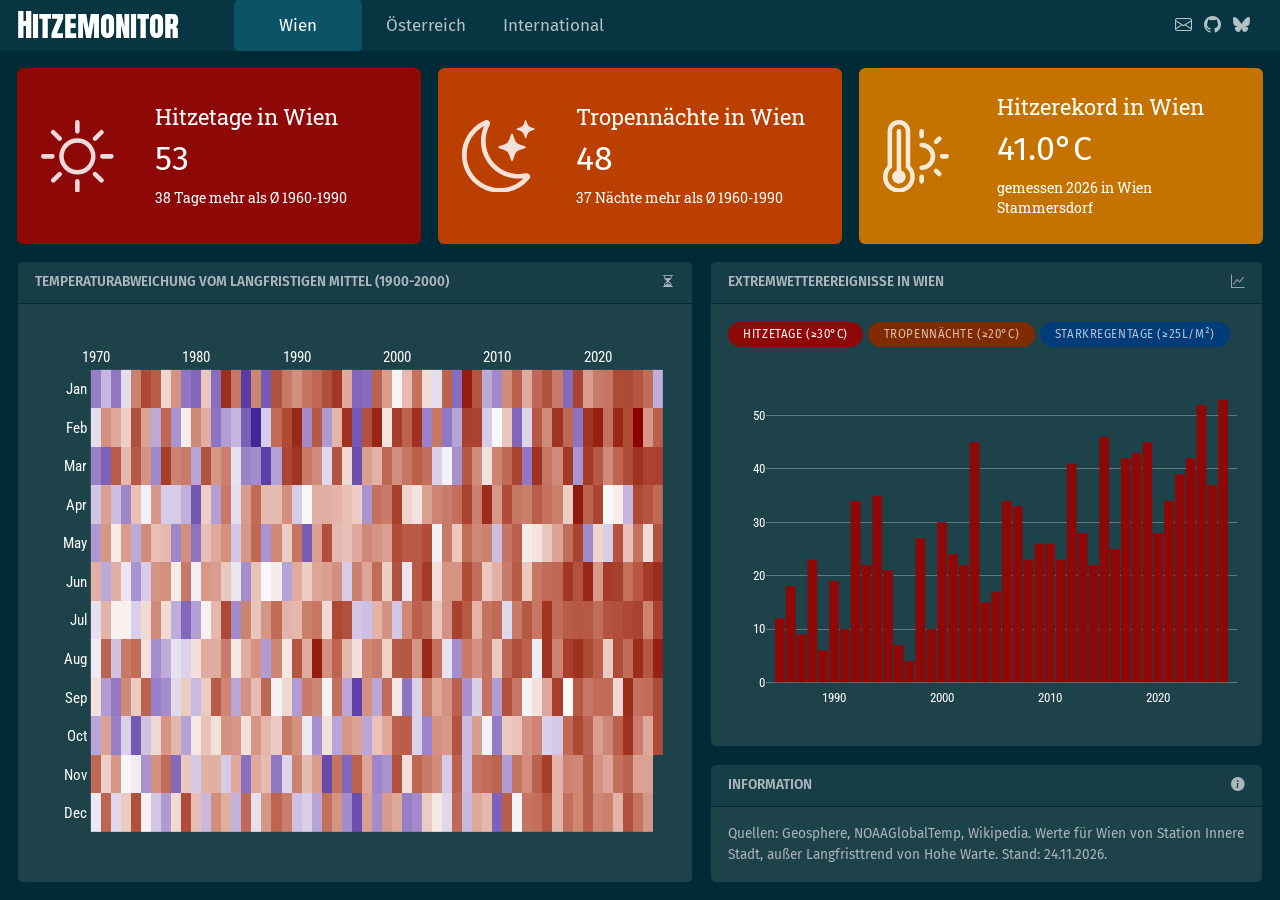
==== commit 296766cd: "Built site for gh-pages" ====
--- a/heat_dashboard.html
+++ b/heat_dashboard.html
@@ -153,8 +153,8 @@
 </div>
 <div class="cell card-body html-fill-item html-fill-container">
 <div class="cell-output-display html-fill-item html-fill-container">
-<div class="plotly html-widget html-fill-item html-fill-container" id="htmlwidget-e8a1e331671e6759b66e" style="width:100%;height:406px;"></div>
-<script type="application/json" data-for="htmlwidget-e8a1e331671e6759b66e">{"x":{"data":[{"x":[1970,1971,1972,1973,1974,1975,1976,1977,1978,1979,1980,1981,1982,1983,1984,1985,1986,1987,1988,1989,1990,1991,1992,1993,1994,1995,1996,1997,1998,1999,2000,2001,2002,2003,2004,2005,2006,2007,2008,2009,2010,2011,2012,2013,2014,2015,2016,2017,2018,2019,2020,2021,2022,2023,2024,2025,2026],"y":[1,2,3,4,5,6,7,8,9,10,11,12],"z":[[0.42785183314504427,0.81273307680142215,0.3922525026024542,0.57015768643587428,0.86132198867986765,0.48329281602683155,0.35895595000830283,0.26397835333121644,0.53706988739613859,0.86971914161245589,0.60046272755787622,0.32842556305560705,0.71471986834201784,0.64071621967259262,0.31422386181637085,0.80135725063207652,0.40981380584459304,0.69594920929173854,0.81273307680142215,0.75540557736999925,0.34333441416884775,0.37527561942712323,0.28785386884898556,0.78927902946201056,0.7055391393014171,0.23220127322592771,0.093717333210398865,0.67541681326236658,0.23220127322592771,0.68591939603780228,0.65285215064988034,0.20444168709749652,0.23220127322592771,0.57015768643587428,0.50162378399461371,0.3922525026024542,0.80135725063207652,0.32842556305560705,0.65285215064988034,0.61455392314796142,0.1383018861474076,0.8286379536395595,0.44622531412545036,0.77641212592731135,0.78927902946201056,0.84799033417693359,0.62796175614052407,0.78927902946201056,0.73196523830275373,0.8286379536395595,0.73196523830275373,0.74788689659133301,0.62796175614052407,0.86132198867986765,0.77641212592731135,0.69594920929173854,null],[0.80452091307964169,0.5628599686505843,0.6914376529790115,0.47486860459141439,0.43782581900005285,0.24800396190653992,0.71058742288275034,0.79264190961418368,0.15490786759717287,0.57869146067920918,0.36775825239324078,0.6349861310947128,0.6349861310947128,0.36775825239324078,0.64739925975918966,0.16900558669535298,0.64739925975918966,0.60822243185850422,0.18416147587817794,0.38444281195079671,0.74436827328878841,0.60822243185850422,0.68119672466783576,0.086603703512868474,0.77999911784201903,0.1482150495199567,0.82108463777634144,0.65921387629770734,0.21828426154286673,0.24800396190653992,0.8593569514311028,0.52917984640898652,0.8102003002952799,0.7593854936776756,0.71955741888446345,0.36775825239324078,0.82108463777634144,0.33645580367950373,0.77999911784201903,0.79264190961418368,0.81571872004788593,0.27024857135364078,0.77336158357948248,0.71955741888446345,0.82108463777634144,0.9019225870603208,0.62193819469816625,0.74436827328878841,0.72816119273645352,0.83138979431685434,0.71058742288275034,0.65921387629770734,0.78642168536967583,0.81571872004788593,0.67046736358863779,0.67046736358863779,null],[0.29022351749696318,0.66651823243965447,0.20607997788525234,0.37842083965678713,0.11578277499726682,0.34621882191136849,0.54029290898383586,0.69778588849371814,0.61712755831318467,0.27787736969681587,0.50503652762620455,0.58850453643471456,0.52292373028382544,0.7072965651699088,0.69778588849371814,0.52292373028382544,0.69778588849371814,0.61712755831318467,0.57312947583121943,0.76398990584932658,0.7072965651699088,0.43128738697333713,0.24425659454928886,0.52292373028382544,0.29022351749696318,0.69778588849371814,0.66651823243965447,0.29022351749696318,0.58850453643471456,0.65506902688349666,0.82446097860617396,0.8295930331891449,0.37842083965678713,0.2150088070903276,0.7072965651699088,0.6878412718486403,0.85338186405008609,0.33117580209386066,0.67743023412921455,0.44970583965636562,0.19751453862731894,0.57312947583121943,0.58850453643471456,0.7072965651699088,0.74157170491187563,0.37842083965678713,0.36197351306859632,0.80245595028705607,0.87850074740543271,0.81376967496715902,0.67743023412921455,0.7335163561825917,0.82446097860617396,0.92972677110669377,0.75678934093315275,0.65506902688349666,0.87049025553414661],[0.52292373028382544,0.26612568364284434,0.1892876577880985,0.72513488531639891,0.57312947583121943,0.81918901897767882,0.20607997788525234,0.23406678185092955,0.39551425724678191,0.57312947583121943,0.33117580209386094,0.57312947583121943,0.83459213185071279,0.73351635618259159,0.29022351749696351,0.70729656516990902,0.60316687231196509,0.80819488546950924,0.44970583965636596,0.5402929089838362,0.26612568364284434,0.76398990584932669,0.73351635618259159,0.44970583965636596,0.78415629340076276,0.29022351749696351,0.062485240077321758,0.70729656516990902,0.29022351749696351,0.7965434663932901,0.50503652762620488,0.18137653026875303,0.3784208396567868,0.75678934093315253,0.65506902688349689,0.70729656516990902,0.81918901897767882,0.24425659454928858,0.3784208396567868,0.77765860682278498,0.26612568364284434,0.85780486345830498,0.77094119305059283,0.44970583965636596,0.52292373028382544,0.65506902688349689,0.90068317018091892,0.46825823653247672,0.83946473988614179,0.77094119305059283,0.7965434663932901,0.7965434663932901,0.5402929089838362,0.94132405265491903,0.78415629340076276,0.7965434663932901,0.87049025553414683],[0.43237461175938902,0.81409587662817273,0.34713493467574458,0.76440965968705887,0.79689973174056217,0.5239711472502282,0.23465919438068869,0.30399215273867136,0.41423920125168223,0.37941885650419005,0.5239711472502282,0.64377635268568356,0.64377635268568356,0.75722435810364463,0.50611141240283208,0.64377635268568356,0.70784856596596957,0.2668078714353454,0.73400377915717308,0.50611141240283208,0.849126156343042,0.64377635268568356,0.96520925092506016,0.70784856596596957,0.81409587662817273,0.6179352851565465,0.5239711472502282,0.73400377915717308,0.75722435810364463,0.5580231638389872,0.83975035364050477,0.84449551840985326,0.69836269346226143,0.9470269265337603,0.78453566669025443,0.41423920125168223,0.23465919438068869,0.76440965968705887,0.70784856596596957,0.7780506132918843,0.57406273716640666,0.80280162948241895,0.86238151756842218,0.81950624591833388,0.43237461175938902,0.92990434728115079,0.74204045815213504,0.90089030491118582,0.93286865213230141,0.87477543782685108,0.82476969086215535,0.57406273716640666,0.87073311759034755,0.79689973174056217,0.94149100799297691,0.84449551840985326,0.96271728164559678],[0.40928469481719038,0.62757308221912489,0.48274447398290893,0.48274447398290893,0.37478113067853336,0.53655903034564512,0.72326367571126304,0.53655903034564512,0.30031841918120744,0.1510369994580705,0.27526824674404532,0.48274447398290893,0.61414535142557269,0.87764451986983183,0.23190816354997848,0.73984372509922536,0.58521630915278655,0.69565779031512032,0.79523159806530241,0.62757308221912489,0.61414535142557269,0.74765926131588356,0.76944748691374254,0.53655903034564512,0.88154394741215503,0.85685011915265841,0.35848175356927298,0.34288129161532327,0.62757308221912489,0.7052603328907362,0.35848175356927298,0.73171926047193314,0.82332479929686941,0.78909393763893509,0.58521630915278655,0.7052603328907362,0.89638611874480822,0.83841384387794682,0.62757308221912489,0.77621459668091464,0.80118320621825734,0.39173937320862073,0.76244325970825921,0.84319173284282778,0.76944748691374254,0.92297441397138069,0.79523159806530241,0.83351421121443448,0.84319173284282778,0.83841384387794682,0.79523159806530241,0.85240471743557411,0.86119444893100894,0.88154394741215503,0.88911032489284203,0.73984372509922536,0.89638611874480822],[0.63536381157586508,0.29515777367184692,0.63536381157586508,0.42012234899055823,0.24831907050470398,0.36824424930985084,0.70150805074417255,0.71085938800357906,0.49385448938111759,0.76670273734189853,0.43837221810301485,0.69173472484237541,0.68150777687239938,0.57915087998925097,0.42012234899055823,0.23794621131157453,0.59425042771380843,0.45686369908793173,0.49385448938111759,0.28257220243406617,0.64775862971928755,0.56334031006723928,0.65955603927295303,0.67079342989107693,0.71085938800357906,0.36824424930985084,0.7445996054115982,0.65955603927295303,0.79282369701409616,0.56334031006723928,0.85510190448721857,0.42012234899055823,0.83648828616480564,0.90882945616536859,0.52969804800737641,0.70150805074417255,0.70150805074417255,0.8679623697349399,0.79282369701409616,0.57915087998925097,0.63536381157586508,0.75960033920977577,0.83648828616480564,0.57915087998925097,0.77356196287360635,0.79884770421071227,0.80469201214510166,0.91859639743604471,0.85510190448721857,0.95061120210792693,0.69173472484237541,0.91214162459804782,0.89852938217626099,0.78660930051371758,0.84602083437615339,0.90882945616536859,0.93959010162769518],[0.26185048630382479,0.69409696952202815,0.49819822335315467,0.68398079533702927,0.29824189155525033,0.72189222776972384,0.5977336022467381,0.61195608085981323,0.22077415997136982,0.71302270719818217,0.17847746692673036,0.5977336022467381,0.65061469451418819,0.71302270719818217,0.35596316824488922,0.69409696952202815,0.80605543332819429,0.25085583504052122,0.73040243246569236,0.56716098049468078,0.77515778150938686,0.12506060447287976,0.6733854313878449,0.86051279364331967,0.61195608085981323,0.5977336022467381,0.65061469451418819,0.73040243246569236,0.70376723878653646,0.6733854313878449,0.86894489148600706,0.83764593225417316,0.83764593225417316,0.86894489148600706,0.44275076047742246,0.76131090512816701,0.58280357785436121,0.79427197589721632,0.73040243246569236,0.74644089618148435,0.34047528436690733,0.77515778150938686,0.82249427621728444,0.49819822335315467,0.51624840483186873,0.58280357785436121,0.66227563966934766,0.79427197589721632,0.88852189752706778,0.23035150448804068,0.55082105444689833,0.37215374871606727,0.85169091798044905,0.5977336022467381,0.78173655273219733,0.53382559460757228,0.85615275097196042],[0.35424189518239579,0.67220106482940756,0.33883155621485872,0.21975626780263821,0.59614212502021724,0.4407423706033462,0.69301742437149405,0.37035716155075005,0.37035716155075005,0.31013912208708722,0.11309432341057594,0.56541471978674951,0.27210412517762095,0.76759891629303179,0.40454226743903215,0.68285071399239261,0.79960980215599997,0.61044093432190971,0.61044093432190971,0.71203391232270274,0.37035716155075005,0.4592523028261663,0.63699397505149424,0.63699397505149424,0.62404891930977224,0.59614212502021724,0.56541471978674951,0.24968963028910893,0.78103054654225357,0.76052869872668527,0.89898302028108346,0.54900083727813964,0.51430321322396588,0.67220106482940756,0.73770297627040338,0.76052869872668527,0.78742024512311015,0.89180827608564517,0.7455990307682957,0.93995500056651482,0.69301742437149405,0.86849519817713217,0.76759891629303179,0.7532012395973755,0.83218301284952323,0.78103054654225357,0.7532012395973755,0.56541471978674951,0.97357349913637237,0.81657872320457481,0.88811629116225377,0.4592523028261663,0.49620955043077702,0.32413407381576637,0.87658839349865869,0.85119863203288015,0.79960980215599997],[0.20469951705573278,0.13848790942351988,0.8338087882859343,0.61496189134752699,0.83870102201848717,0.70581758485408708,0.22282450603892021,0.90359661402332536,0.74031643604982322,0.76286625424429333,0.28822654858323726,0.85267170727871799,0.69624024033741583,0.74811427789872642,0.41034333999358841,0.21356903762727461,0.23249477530342869,0.057646853339449571,0.27597705031126857,0.88558945321052962,0.92623010747981116,0.76286625424429333,0.72377566568252394,0.3927661502178843,0.85267170727871799,0.53758021404999556,0.093865281431978365,0.67573590978493592,0.62834985327020632,0.80729692255671637,0.71498660528483182,0.76985597004915352,0.82363532875810652,0.78946394760934546,0.3757706903785587,0.44677450430449034,0.24261094948842757,0.84347186205509694,0.72377566568252394,0.5201216954475284,0.74031643604982322,0.80153114035257689,0.88933051488125126,0.1880139217636029,0.92925241347183241,0.76985597004915352,0.72377566568252394,0.91686069243998858,0.25320631343761174,0.91034518238087991,0.84347186205509694,0.72377566568252394,0.81289711807392384,0.86984110430717965,0.92925241347183241,0.8929991349039339,0.89659801169995046],[0.40436731538167808,0.71194379374071615,0.64919084791926851,0.56525555860928212,0.86427396375868293,0.6720930910263202,0.29669525346450759,0.80537491307712727,0.24958390797332322,0.49602857318619825,0.72940930521663871,0.63686894905307934,0.17757047123340938,0.27198773088104056,0.32399209568462961,0.13028614859862073,0,0.37019423156867398,0.79955128439597578,0.87254476985146401,0.94823825206980039,0.22919124298559457,0.84187903123887753,0.26051648644542746,0.62391748806670577,0.92824041449059047,0.11862096262687274,0.8599999497859433,0.95358143738620005,0.51412610345524912,0.90243662128196123,0.81652508448253935,0.92824041449059047,0.21054153528249903,0.76753012166285672,0.18533313820334307,0.28403493203644398,0.89539413488926911,0.89177207227423194,0.37019423156867398,0.45906853527771163,0.58098226608953463,0.14919490608297886,0.38697557162381863,0.84187903123887753,0.72085773267208275,0.92520167859245606,0.80537491307712727,0.17757047123340938,0.92520167859245606,0.96383166109928076,0.7809662392450174,0.94823825206980039,0.86845426425898919,1,0.69291902029677976,0.82706945095680751],[0.20137220067707359,0.32328323897032157,0.18494183994155342,0.40349331673225841,0.74513836472700834,0.87635289944111849,0.83188593821860912,0.54800472768989417,0.70216942272374561,0.18494183994155342,0.14886774984162873,0.58022041225860332,0.16972983595469632,0.93402983664577621,0.76718579350574523,0.052014413306215763,0.73722421646212344,0.11834087377366406,0.8554089985672988,0.76718579350574523,0.71149262817826775,0.77402873235359682,0.80509066124570683,0.86406461700449944,0.91881616287100965,0.6485951113181827,0.14886774984162873,0.16253181903075692,0.81625666831394716,0.68223189518439231,0.47670257682107398,0.60961103496644664,0.78064438939845371,0.53090525215027751,0.40349331673225841,0.81625666831394716,0.16253181903075692,0.96863360867011539,0.85092957785227274,0.29605352716033878,0.22870961604617218,0.72042518655649457,0.82681526943049111,0.6485951113181827,0.80509066124570683,0.8554089985672988,0.76010075658736775,0.15558292073572774,0.89159094931879246,0.68223189518439231,0.76010075658736775,0.77402873235359682,0.87234432493622482,0.88027866408357314,0.85092957785227274,0.79324721514240681,0.30932939915714286]],"text":[["Dec 1970: -0.2°C","Dec 1971: +3.2°C","Dec 1972: -0.4°C","Dec 1973: +0.6°C","Dec 1974: +4.2°C","Dec 1975: +0.1°C","Dec 1976: -0.6°C","Dec 1977: -1.3°C","Dec 1978: +0.4°C","Dec 1979: +4.4°C","Dec 1980: +0.8°C","Dec 1981: -0.8°C","Dec 1982: +1.8°C","Dec 1983: +1.1°C","Dec 1984: -0.9°C","Dec 1985: +3.0°C","Dec 1986: -0.3°C","Dec 1987: +1.6°C","Dec 1988: +3.2°C","Dec 1989: +2.3°C","Dec 1990: -0.7°C","Dec 1991: -0.5°C","Dec 1992: -1.1°C","Dec 1993: +2.8°C","Dec 1994: +1.7°C","Dec 1995: -1.6°C","Dec 1996: -3.6°C","Dec 1997: +1.4°C","Dec 1998: -1.6°C","Dec 1999: +1.5°C","Dec 2000: +1.2°C","Dec 2001: -1.9°C","Dec 2002: -1.6°C","Dec 2003: +0.6°C","Dec 2004: +0.2°C","Dec 2005: -0.4°C","Dec 2006: +3.0°C","Dec 2007: -0.8°C","Dec 2008: +1.2°C","Dec 2009: +0.9°C","Dec 2010: -2.8°C","Dec 2011: +3.5°C","Dec 2012: -0.1°C","Dec 2013: +2.6°C","Dec 2014: +2.8°C","Dec 2015: +3.9°C","Dec 2016: +1.0°C","Dec 2017: +2.8°C","Dec 2018: +2.0°C","Dec 2019: +3.5°C","Dec 2020: +2.0°C","Dec 2021: +2.2°C","Dec 2022: +1.0°C","Dec 2023: +4.2°C","Dec 2024: +2.6°C","Dec 2025: +1.6°C",null],["Nov 1970: +3.1°C","Nov 1971: +0.6°C","Nov 1972: +1.6°C","Nov 1973: +0.1°C","Nov 1974: -0.1°C","Nov 1975: -1.4°C","Nov 1976: +1.8°C","Nov 1977: +2.9°C","Nov 1978: -2.5°C","Nov 1979: +0.7°C","Nov 1980: -0.5°C","Nov 1981: +1.1°C","Nov 1982: +1.1°C","Nov 1983: -0.5°C","Nov 1984: +1.2°C","Nov 1985: -2.3°C","Nov 1986: +1.2°C","Nov 1987: +0.9°C","Nov 1988: -2.1°C","Nov 1989: -0.4°C","Nov 1990: +2.2°C","Nov 1991: +0.9°C","Nov 1992: +1.5°C","Nov 1993: -3.7°C","Nov 1994: +2.7°C","Nov 1995: -2.6°C","Nov 1996: +3.4°C","Nov 1997: +1.3°C","Nov 1998: -1.7°C","Nov 1999: -1.4°C","Nov 2000: +4.2°C","Nov 2001: +0.4°C","Nov 2002: +3.2°C","Nov 2003: +2.4°C","Nov 2004: +1.9°C","Nov 2005: -0.5°C","Nov 2006: +3.4°C","Nov 2007: -0.7°C","Nov 2008: +2.7°C","Nov 2009: +2.9°C","Nov 2010: +3.3°C","Nov 2011: -1.2°C","Nov 2012: +2.6°C","Nov 2013: +1.9°C","Nov 2014: +3.4°C","Nov 2015: +5.3°C","Nov 2016: +1.0°C","Nov 2017: +2.2°C","Nov 2018: +2.0°C","Nov 2019: +3.6°C","Nov 2020: +1.8°C","Nov 2021: +1.3°C","Nov 2022: +2.8°C","Nov 2023: +3.3°C","Nov 2024: +1.4°C","Nov 2025: +1.4°C","Nov 2026: NA°C"],["Oct 1970: -1.1°C","Oct 1971: +1.3°C","Oct 1972: -1.9°C","Oct 1973: -0.5°C","Oct 1974: -3.2°C","Oct 1975: -0.7°C","Oct 1976: +0.4°C","Oct 1977: +1.6°C","Oct 1978: +0.9°C","Oct 1979: -1.2°C","Oct 1980: +0.2°C","Oct 1981: +0.7°C","Oct 1982: +0.3°C","Oct 1983: +1.7°C","Oct 1984: +1.6°C","Oct 1985: +0.3°C","Oct 1986: +1.6°C","Oct 1987: +0.9°C","Oct 1988: +0.6°C","Oct 1989: +2.4°C","Oct 1990: +1.7°C","Oct 1991: -0.2°C","Oct 1992: -1.5°C","Oct 1993: +0.3°C","Oct 1994: -1.1°C","Oct 1995: +1.6°C","Oct 1996: +1.3°C","Oct 1997: -1.1°C","Oct 1998: +0.7°C","Oct 1999: +1.2°C","Oct 2000: +3.4°C","Oct 2001: +3.5°C","Oct 2002: -0.5°C","Oct 2003: -1.8°C","Oct 2004: +1.7°C","Oct 2005: +1.5°C","Oct 2006: +4.0°C","Oct 2007: -0.8°C","Oct 2008: +1.4°C","Oct 2009: -0.1°C","Oct 2010: -2.0°C","Oct 2011: +0.6°C","Oct 2012: +0.7°C","Oct 2013: +1.7°C","Oct 2014: +2.1°C","Oct 2015: -0.5°C","Oct 2016: -0.6°C","Oct 2017: +3.0°C","Oct 2018: +4.6°C","Oct 2019: +3.2°C","Oct 2020: +1.4°C","Oct 2021: +2.0°C","Oct 2022: +3.4°C","Oct 2023: +6.1°C","Oct 2024: +2.3°C","Oct 2025: +1.2°C","Oct 2026: +4.4°C"],["Sep 1970: +0.3°C","Sep 1971: -1.3°C","Sep 1972: -2.1°C","Sep 1973: +1.9°C","Sep 1974: +0.6°C","Sep 1975: +3.3°C","Sep 1976: -1.9°C","Sep 1977: -1.6°C","Sep 1978: -0.4°C","Sep 1979: +0.6°C","Sep 1980: -0.8°C","Sep 1981: +0.6°C","Sep 1982: +3.6°C","Sep 1983: +2.0°C","Sep 1984: -1.1°C","Sep 1985: +1.7°C","Sep 1986: +0.8°C","Sep 1987: +3.1°C","Sep 1988: -0.1°C","Sep 1989: +0.4°C","Sep 1990: -1.3°C","Sep 1991: +2.4°C","Sep 1992: +2.0°C","Sep 1993: -0.1°C","Sep 1994: +2.7°C","Sep 1995: -1.1°C","Sep 1996: -4.3°C","Sep 1997: +1.7°C","Sep 1998: -1.1°C","Sep 1999: +2.9°C","Sep 2000: +0.2°C","Sep 2001: -2.2°C","Sep 2002: -0.5°C","Sep 2003: +2.3°C","Sep 2004: +1.2°C","Sep 2005: +1.7°C","Sep 2006: +3.3°C","Sep 2007: -1.5°C","Sep 2008: -0.5°C","Sep 2009: +2.6°C","Sep 2010: -1.3°C","Sep 2011: +4.1°C","Sep 2012: +2.5°C","Sep 2013: -0.1°C","Sep 2014: +0.3°C","Sep 2015: +1.2°C","Sep 2016: +5.2°C","Sep 2017: 0.0°C","Sep 2018: +3.7°C","Sep 2019: +2.5°C","Sep 2020: +2.9°C","Sep 2021: +2.9°C","Sep 2022: +0.4°C","Sep 2023: +6.5°C","Sep 2024: +2.7°C","Sep 2025: +2.9°C","Sep 2026: +4.4°C"],["Aug 1970: -0.2°C","Aug 1971: +3.2°C","Aug 1972: -0.7°C","Aug 1973: +2.4°C","Aug 1974: +2.9°C","Aug 1975: +0.3°C","Aug 1976: -1.6°C","Aug 1977: -1.0°C","Aug 1978: -0.3°C","Aug 1979: -0.5°C","Aug 1980: +0.3°C","Aug 1981: +1.1°C","Aug 1982: +1.1°C","Aug 1983: +2.3°C","Aug 1984: +0.2°C","Aug 1985: +1.1°C","Aug 1986: +1.7°C","Aug 1987: -1.3°C","Aug 1988: +2.0°C","Aug 1989: +0.2°C","Aug 1990: +3.9°C","Aug 1991: +1.1°C","Aug 1992: +7.4°C","Aug 1993: +1.7°C","Aug 1994: +3.2°C","Aug 1995: +0.9°C","Aug 1996: +0.3°C","Aug 1997: +2.0°C","Aug 1998: +2.3°C","Aug 1999: +0.5°C","Aug 2000: +3.7°C","Aug 2001: +3.8°C","Aug 2002: +1.6°C","Aug 2003: +6.7°C","Aug 2004: +2.7°C","Aug 2005: -0.3°C","Aug 2006: -1.6°C","Aug 2007: +2.4°C","Aug 2008: +1.7°C","Aug 2009: +2.6°C","Aug 2010: +0.6°C","Aug 2011: +3.0°C","Aug 2012: +4.2°C","Aug 2013: +3.3°C","Aug 2014: -0.2°C","Aug 2015: +6.1°C","Aug 2016: +2.1°C","Aug 2017: +5.2°C","Aug 2018: +6.2°C","Aug 2019: +4.5°C","Aug 2020: +3.4°C","Aug 2021: +0.6°C","Aug 2022: +4.4°C","Aug 2023: +2.9°C","Aug 2024: +6.5°C","Aug 2025: +3.8°C","Aug 2026: +7.3°C"],["Jul 1970: -0.3°C","Jul 1971: +1.0°C","Jul 1972: +0.1°C","Jul 1973: +0.1°C","Jul 1974: -0.5°C","Jul 1975: +0.4°C","Jul 1976: +1.9°C","Jul 1977: +0.4°C","Jul 1978: -1.0°C","Jul 1979: -2.6°C","Jul 1980: -1.2°C","Jul 1981: +0.1°C","Jul 1982: +0.9°C","Jul 1983: +4.6°C","Jul 1984: -1.6°C","Jul 1985: +2.1°C","Jul 1986: +0.7°C","Jul 1987: +1.6°C","Jul 1988: +2.9°C","Jul 1989: +1.0°C","Jul 1990: +0.9°C","Jul 1991: +2.2°C","Jul 1992: +2.5°C","Jul 1993: +0.4°C","Jul 1994: +4.7°C","Jul 1995: +4.1°C","Jul 1996: -0.6°C","Jul 1997: -0.7°C","Jul 1998: +1.0°C","Jul 1999: +1.7°C","Jul 2000: -0.6°C","Jul 2001: +2.0°C","Jul 2002: +3.4°C","Jul 2003: +2.8°C","Jul 2004: +0.7°C","Jul 2005: +1.7°C","Jul 2006: +5.1°C","Jul 2007: +3.7°C","Jul 2008: +1.0°C","Jul 2009: +2.6°C","Jul 2010: +3.0°C","Jul 2011: -0.4°C","Jul 2012: +2.4°C","Jul 2013: +3.8°C","Jul 2014: +2.5°C","Jul 2015: +5.9°C","Jul 2016: +2.9°C","Jul 2017: +3.6°C","Jul 2018: +3.8°C","Jul 2019: +3.7°C","Jul 2020: +2.9°C","Jul 2021: +4.0°C","Jul 2022: +4.2°C","Jul 2023: +4.7°C","Jul 2024: +4.9°C","Jul 2025: +2.1°C","Jul 2026: +5.1°C"],["Jun 1970: +1.1°C","Jun 1971: -1.0°C","Jun 1972: +1.1°C","Jun 1973: -0.2°C","Jun 1974: -1.4°C","Jun 1975: -0.5°C","Jun 1976: +1.7°C","Jun 1977: +1.8°C","Jun 1978: +0.2°C","Jun 1979: +2.5°C","Jun 1980: -0.1°C","Jun 1981: +1.6°C","Jun 1982: +1.5°C","Jun 1983: +0.7°C","Jun 1984: -0.2°C","Jun 1985: -1.5°C","Jun 1986: +0.8°C","Jun 1987: 0.0°C","Jun 1988: +0.2°C","Jun 1989: -1.1°C","Jun 1990: +1.2°C","Jun 1991: +0.6°C","Jun 1992: +1.3°C","Jun 1993: +1.4°C","Jun 1994: +1.8°C","Jun 1995: -0.5°C","Jun 1996: +2.2°C","Jun 1997: +1.3°C","Jun 1998: +2.9°C","Jun 1999: +0.6°C","Jun 2000: +4.1°C","Jun 2001: -0.2°C","Jun 2002: +3.7°C","Jun 2003: +5.5°C","Jun 2004: +0.4°C","Jun 2005: +1.7°C","Jun 2006: +1.7°C","Jun 2007: +4.4°C","Jun 2008: +2.9°C","Jun 2009: +0.7°C","Jun 2010: +1.1°C","Jun 2011: +2.4°C","Jun 2012: +3.7°C","Jun 2013: +0.7°C","Jun 2014: +2.6°C","Jun 2015: +3.0°C","Jun 2016: +3.1°C","Jun 2017: +5.8°C","Jun 2018: +4.1°C","Jun 2019: +6.9°C","Jun 2020: +1.6°C","Jun 2021: +5.6°C","Jun 2022: +5.2°C","Jun 2023: +2.8°C","Jun 2024: +3.9°C","Jun 2025: +5.5°C","Jun 2026: +6.5°C"],["May 1970: -1.3°C","May 1971: +1.6°C","May 1972: +0.2°C","May 1973: +1.5°C","May 1974: -1.0°C","May 1975: +1.9°C","May 1976: +0.8°C","May 1977: +0.9°C","May 1978: -1.7°C","May 1979: +1.8°C","May 1980: -2.2°C","May 1981: +0.8°C","May 1982: +1.2°C","May 1983: +1.8°C","May 1984: -0.6°C","May 1985: +1.6°C","May 1986: +3.1°C","May 1987: -1.4°C","May 1988: +2.0°C","May 1989: +0.6°C","May 1990: +2.6°C","May 1991: -3.0°C","May 1992: +1.4°C","May 1993: +4.2°C","May 1994: +0.9°C","May 1995: +0.8°C","May 1996: +1.2°C","May 1997: +2.0°C","May 1998: +1.7°C","May 1999: +1.4°C","May 2000: +4.4°C","May 2001: +3.7°C","May 2002: +3.7°C","May 2003: +4.4°C","May 2004: -0.1°C","May 2005: +2.4°C","May 2006: +0.7°C","May 2007: +2.9°C","May 2008: +2.0°C","May 2009: +2.2°C","May 2010: -0.7°C","May 2011: +2.6°C","May 2012: +3.4°C","May 2013: +0.2°C","May 2014: +0.3°C","May 2015: +0.7°C","May 2016: +1.3°C","May 2017: +2.9°C","May 2018: +4.9°C","May 2019: -1.6°C","May 2020: +0.5°C","May 2021: -0.5°C","May 2022: +4.0°C","May 2023: +0.8°C","May 2024: +2.7°C","May 2025: +0.4°C","May 2026: +4.1°C"],["Apr 1970: -0.6°C","Apr 1971: +1.4°C","Apr 1972: -0.7°C","Apr 1973: -1.7°C","Apr 1974: +0.8°C","Apr 1975: -0.1°C","Apr 1976: +1.6°C","Apr 1977: -0.5°C","Apr 1978: -0.5°C","Apr 1979: -0.9°C","Apr 1980: -3.2°C","Apr 1981: +0.6°C","Apr 1982: -1.2°C","Apr 1983: +2.5°C","Apr 1984: -0.3°C","Apr 1985: +1.5°C","Apr 1986: +3.0°C","Apr 1987: +0.9°C","Apr 1988: +0.9°C","Apr 1989: +1.8°C","Apr 1990: -0.5°C","Apr 1991: 0.0°C","Apr 1992: +1.1°C","Apr 1993: +1.1°C","Apr 1994: +1.0°C","Apr 1995: +0.8°C","Apr 1996: +0.6°C","Apr 1997: -1.4°C","Apr 1998: +2.7°C","Apr 1999: +2.4°C","Apr 2000: +5.2°C","Apr 2001: +0.5°C","Apr 2002: +0.3°C","Apr 2003: +1.4°C","Apr 2004: +2.1°C","Apr 2005: +2.4°C","Apr 2006: +2.8°C","Apr 2007: +5.0°C","Apr 2008: +2.2°C","Apr 2009: +6.5°C","Apr 2010: +1.6°C","Apr 2011: +4.4°C","Apr 2012: +2.5°C","Apr 2013: +2.3°C","Apr 2014: +3.6°C","Apr 2015: +2.7°C","Apr 2016: +2.3°C","Apr 2017: +0.6°C","Apr 2018: +7.8°C","Apr 2019: +3.3°C","Apr 2020: +4.9°C","Apr 2021: 0.0°C","Apr 2022: +0.2°C","Apr 2023: -0.8°C","Apr 2024: +4.6°C","Apr 2025: +4.0°C","Apr 2026: +3.0°C"],["Mar 1970: -1.9°C","Mar 1971: -2.8°C","Mar 1972: +3.6°C","Mar 1973: +0.9°C","Mar 1974: +3.7°C","Mar 1975: +1.7°C","Mar 1976: -1.7°C","Mar 1977: +5.3°C","Mar 1978: +2.1°C","Mar 1979: +2.4°C","Mar 1980: -1.1°C","Mar 1981: +4.0°C","Mar 1982: +1.6°C","Mar 1983: +2.2°C","Mar 1984: -0.3°C","Mar 1985: -1.8°C","Mar 1986: -1.6°C","Mar 1987: -4.4°C","Mar 1988: -1.2°C","Mar 1989: +4.8°C","Mar 1990: +6.0°C","Mar 1991: +2.4°C","Mar 1992: +1.9°C","Mar 1993: -0.4°C","Mar 1994: +4.0°C","Mar 1995: +0.4°C","Mar 1996: -3.6°C","Mar 1997: +1.4°C","Mar 1998: +1.0°C","Mar 1999: +3.1°C","Mar 2000: +1.8°C","Mar 2001: +2.5°C","Mar 2002: +3.4°C","Mar 2003: +2.8°C","Mar 2004: -0.5°C","Mar 2005: -0.1°C","Mar 2006: -1.5°C","Mar 2007: +3.8°C","Mar 2008: +1.9°C","Mar 2009: +0.3°C","Mar 2010: +2.1°C","Mar 2011: +3.0°C","Mar 2012: +4.9°C","Mar 2013: -2.1°C","Mar 2014: +6.1°C","Mar 2015: +2.5°C","Mar 2016: +1.9°C","Mar 2017: +5.7°C","Mar 2018: -1.4°C","Mar 2019: +5.5°C","Mar 2020: +3.8°C","Mar 2021: +1.9°C","Mar 2022: +3.2°C","Mar 2023: +4.4°C","Mar 2024: +6.1°C","Mar 2025: +5.0°C","Mar 2026: +5.1°C"],["Feb 1970: -0.3°C","Feb 1971: +1.8°C","Feb 1972: +1.2°C","Feb 1973: +0.6°C","Feb 1974: +4.3°C","Feb 1975: +1.4°C","Feb 1976: -1.0°C","Feb 1977: +3.1°C","Feb 1978: -1.4°C","Feb 1979: +0.2°C","Feb 1980: +2.0°C","Feb 1981: +1.1°C","Feb 1982: -2.2°C","Feb 1983: -1.2°C","Feb 1984: -0.8°C","Feb 1985: -2.9°C","Feb 1986: -6.0°C","Feb 1987: -0.5°C","Feb 1988: +3.0°C","Feb 1989: +4.5°C","Feb 1990: +6.8°C","Feb 1991: -1.6°C","Feb 1992: +3.8°C","Feb 1993: -1.3°C","Feb 1994: +1.0°C","Feb 1995: +6.1°C","Feb 1996: -3.1°C","Feb 1997: +4.2°C","Feb 1998: +7.0°C","Feb 1999: +0.3°C","Feb 2000: +5.3°C","Feb 2001: +3.3°C","Feb 2002: +6.1°C","Feb 2003: -1.8°C","Feb 2004: +2.5°C","Feb 2005: -2.1°C","Feb 2006: -1.1°C","Feb 2007: +5.1°C","Feb 2008: +5.0°C","Feb 2009: -0.5°C","Feb 2010: 0.0°C","Feb 2011: +0.7°C","Feb 2012: -2.6°C","Feb 2013: -0.4°C","Feb 2014: +3.8°C","Feb 2015: +1.9°C","Feb 2016: +6.0°C","Feb 2017: +3.1°C","Feb 2018: -2.2°C","Feb 2019: +6.0°C","Feb 2020: +7.4°C","Feb 2021: +2.7°C","Feb 2022: +6.8°C","Feb 2023: +4.4°C","Feb 2024: +9.0°C","Feb 2025: +1.6°C","Feb 2026: +3.5°C"],["Jan 1970: -1.9°C","Jan 1971: -0.8°C","Jan 1972: -2.1°C","Jan 1973: -0.3°C","Jan 1974: +2.2°C","Jan 1975: +4.6°C","Jan 1976: +3.6°C","Jan 1977: +0.5°C","Jan 1978: +1.7°C","Jan 1979: -2.1°C","Jan 1980: -2.6°C","Jan 1981: +0.7°C","Jan 1982: -2.3°C","Jan 1983: +6.3°C","Jan 1984: +2.5°C","Jan 1985: -4.5°C","Jan 1986: +2.1°C","Jan 1987: -3.1°C","Jan 1988: +4.1°C","Jan 1989: +2.5°C","Jan 1990: +1.8°C","Jan 1991: +2.6°C","Jan 1992: +3.1°C","Jan 1993: +4.3°C","Jan 1994: +5.8°C","Jan 1995: +1.2°C","Jan 1996: -2.6°C","Jan 1997: -2.4°C","Jan 1998: +3.3°C","Jan 1999: +1.5°C","Jan 2000: +0.1°C","Jan 2001: +0.9°C","Jan 2002: +2.7°C","Jan 2003: +0.4°C","Jan 2004: -0.3°C","Jan 2005: +3.3°C","Jan 2006: -2.4°C","Jan 2007: +7.6°C","Jan 2008: +4.0°C","Jan 2009: -1.0°C","Jan 2010: -1.6°C","Jan 2011: +1.9°C","Jan 2012: +3.5°C","Jan 2013: +1.2°C","Jan 2014: +3.1°C","Jan 2015: +4.1°C","Jan 2016: +2.4°C","Jan 2017: -2.5°C","Jan 2018: +5.0°C","Jan 2019: +1.5°C","Jan 2020: +2.4°C","Jan 2021: +2.6°C","Jan 2022: +4.5°C","Jan 2023: +4.7°C","Jan 2024: +4.0°C","Jan 2025: +2.9°C","Jan 2026: -0.9°C"]],"colorscale":[[0,"#40259B"],[0.052014413306215763,"#5A3CA6"],[0.057646853339449571,"#5C3FA7"],[0.062485240077321758,"#5E41A8"],[0.086603703512868474,"#694BAD"],[0.093717333210398865,"#6C4EAE"],[0.093865281431978365,"#6C4EAE"],[0.11309432341057594,"#7457B2"],[0.11578277499726682,"#7558B3"],[0.11834087377366406,"#7659B4"],[0.11862096262687274,"#7659B4"],[0.12506060447287976,"#795CB5"],[0.13028614859862073,"#7B5EB6"],[0.1383018861474076,"#7E62B8"],[0.13848790942351988,"#7E62B8"],[0.1482150495199567,"#8266BA"],[0.14886774984162873,"#8366BA"],[0.14919490608297886,"#8366BA"],[0.1510369994580705,"#8367BA"],[0.15490786759717287,"#8569BB"],[0.15558292073572774,"#8569BB"],[0.16253181903075692,"#886CBD"],[0.16900558669535298,"#8B6FBE"],[0.16972983595469632,"#8B6FBE"],[0.17757047123340938,"#8E73C0"],[0.17847746692673036,"#8E73C0"],[0.18137653026875303,"#8F75C1"],[0.18416147587817794,"#9176C1"],[0.18494183994155342,"#9176C1"],[0.18533313820334307,"#9176C2"],[0.1880139217636029,"#9278C2"],[0.1892876577880985,"#9378C2"],[0.19751453862731894,"#967CC4"],[0.20137220067707359,"#977EC5"],[0.20444168709749652,"#987FC5"],[0.20469951705573278,"#997FC6"],[0.20607997788525234,"#9980C6"],[0.21054153528249903,"#9B82C7"],[0.21356903762727461,"#9C83C7"],[0.2150088070903276,"#9D84C8"],[0.21828426154286673,"#9E85C8"],[0.21975626780263821,"#9E86C9"],[0.22077415997136982,"#9F86C9"],[0.22282450603892021,"#A087C9"],[0.22870961604617218,"#A28ACA"],[0.22919124298559457,"#A28ACB"],[0.23035150448804068,"#A28BCB"],[0.23190816354997848,"#A38BCB"],[0.23220127322592771,"#A38CCB"],[0.23249477530342869,"#A38CCB"],[0.23406678185092955,"#A48CCC"],[0.23465919438068869,"#A48DCC"],[0.23794621131157453,"#A58ECC"],[0.24261094948842757,"#A790CD"],[0.24425659454928858,"#A891CE"],[0.24425659454928886,"#A891CE"],[0.24800396190653992,"#A993CE"],[0.24831907050470398,"#A993CF"],[0.24958390797332322,"#AA94CF"],[0.24968963028910893,"#AA94CF"],[0.25085583504052122,"#AA94CF"],[0.25320631343761174,"#AB95D0"],[0.26051648644542746,"#AE99D1"],[0.26185048630382479,"#AE99D1"],[0.26397835333121644,"#AF9AD2"],[0.26612568364284434,"#B09BD2"],[0.2668078714353454,"#B09CD2"],[0.27024857135364078,"#B29DD3"],[0.27198773088104056,"#B29ED3"],[0.27210412517762095,"#B29ED3"],[0.27526824674404532,"#B49FD4"],[0.27597705031126857,"#B4A0D4"],[0.27787736969681587,"#B5A1D5"],[0.28257220243406617,"#B6A3D6"],[0.28403493203644398,"#B7A4D6"],[0.28785386884898556,"#B8A5D7"],[0.28822654858323726,"#B8A5D7"],[0.29022351749696318,"#B9A6D7"],[0.29022351749696351,"#B9A6D7"],[0.29515777367184692,"#BBA9D8"],[0.29605352716033878,"#BBA9D8"],[0.29669525346450759,"#BCA9D8"],[0.29824189155525033,"#BCAAD9"],[0.30031841918120744,"#BDABD9"],[0.30399215273867136,"#BEADDA"],[0.30932939915714286,"#C0AFDB"],[0.31013912208708722,"#C1B0DB"],[0.31422386181637085,"#C2B2DC"],[0.32328323897032157,"#C6B6DE"],[0.32399209568462961,"#C6B6DE"],[0.32413407381576637,"#C6B6DE"],[0.32842556305560705,"#C8B8DF"],[0.33117580209386066,"#C9BADF"],[0.33117580209386094,"#C9BADF"],[0.33645580367950373,"#CBBCE0"],[0.33883155621485872,"#CCBDE1"],[0.34047528436690733,"#CCBEE1"],[0.34288129161532327,"#CDBFE2"],[0.34333441416884775,"#CDC0E2"],[0.34621882191136849,"#CEC1E2"],[0.34713493467574458,"#CFC1E3"],[0.35424189518239579,"#D1C5E4"],[0.35596316824488922,"#D2C6E4"],[0.35848175356927298,"#D3C7E5"],[0.35895595000830283,"#D3C7E5"],[0.36197351306859632,"#D4C8E6"],[0.36775825239324078,"#D6CBE7"],[0.36824424930985084,"#D7CBE7"],[0.37019423156867398,"#D7CCE7"],[0.37035716155075005,"#D7CCE7"],[0.37215374871606727,"#D8CDE8"],[0.37478113067853336,"#D9CFE8"],[0.37527561942712323,"#D9CFE8"],[0.3757706903785587,"#D9CFE8"],[0.3784208396567868,"#DAD0E9"],[0.37842083965678713,"#DAD0E9"],[0.37941885650419005,"#DBD1E9"],[0.38444281195079671,"#DDD3EA"],[0.38697557162381863,"#DED5EB"],[0.39173937320862073,"#DFD7EC"],[0.3922525026024542,"#E0D7EC"],[0.3927661502178843,"#E0D7EC"],[0.39551425724678191,"#E1D9EC"],[0.40349331673225841,"#E4DDEE"],[0.40436731538167808,"#E4DDEE"],[0.40454226743903215,"#E4DDEE"],[0.40928469481719038,"#E6DFEF"],[0.40981380584459304,"#E6E0EF"],[0.41034333999358841,"#E6E0EF"],[0.41423920125168223,"#E8E2F0"],[0.42012234899055823,"#EAE5F1"],[0.42785183314504427,"#EDE8F3"],[0.43128738697333713,"#EEEAF4"],[0.43237461175938902,"#EEEBF4"],[0.43782581900005285,"#F1EDF5"],[0.43837221810301485,"#F1EEF5"],[0.4407423706033462,"#F2EFF5"],[0.44275076047742246,"#F2F0F6"],[0.44622531412545036,"#F4F2F7"],[0.44677450430449034,"#F4F2F7"],[0.44970583965636562,"#F5F3F7"],[0.44970583965636596,"#F5F3F7"],[0.45686369908793173,"#F8F7F9"],[0.45906853527771163,"#F8F8F9"],[0.4592523028261663,"#F8F8F9"],[0.46825823653247672,"#F9F8F7"],[0.47486860459141439,"#F9F5F4"],[0.47670257682107398,"#F8F4F3"],[0.48274447398290893,"#F8F1F0"],[0.48329281602683155,"#F8F1F0"],[0.49385448938111759,"#F6EDEA"],[0.49602857318619825,"#F6ECE9"],[0.49620955043077702,"#F6ECE9"],[0.49819822335315467,"#F6EBE8"],[0.50162378399461371,"#F5E9E6"],[0.50503652762620455,"#F5E8E4"],[0.50503652762620488,"#F5E8E4"],[0.50611141240283208,"#F5E7E4"],[0.51412610345524912,"#F4E4E0"],[0.51430321322396588,"#F4E4E0"],[0.51624840483186873,"#F4E3DF"],[0.5201216954475284,"#F3E1DD"],[0.52292373028382544,"#F3E0DB"],[0.5239711472502282,"#F3DFDB"],[0.52917984640898652,"#F2DDD8"],[0.52969804800737641,"#F2DDD8"],[0.53090525215027751,"#F2DCD7"],[0.53382559460757228,"#F1DBD6"],[0.53655903034564512,"#F1DAD4"],[0.53706988739613859,"#F1DAD4"],[0.53758021404999556,"#F1D9D4"],[0.54029290898383586,"#F0D8D2"],[0.5402929089838362,"#F0D8D2"],[0.54800472768989417,"#EFD5CE"],[0.54900083727813964,"#EFD4CE"],[0.55082105444689833,"#EFD4CD"],[0.5580231638389872,"#EED1C9"],[0.5628599686505843,"#EDCEC7"],[0.56334031006723928,"#EDCEC7"],[0.56525555860928212,"#EDCDC6"],[0.56541471978674951,"#EDCDC6"],[0.56716098049468078,"#ECCDC5"],[0.57015768643587428,"#ECCBC3"],[0.57312947583121943,"#EBCAC2"],[0.57406273716640666,"#EBCAC1"],[0.57869146067920918,"#EBC8BF"],[0.57915087998925097,"#EAC7BF"],[0.58022041225860332,"#EAC7BE"],[0.58098226608953463,"#EAC7BE"],[0.58280357785436121,"#EAC6BD"],[0.58521630915278655,"#EAC5BC"],[0.58850453643471456,"#E9C3BA"],[0.59425042771380843,"#E8C1B7"],[0.59614212502021724,"#E8C0B6"],[0.5977336022467381,"#E8BFB6"],[0.60046272755787622,"#E7BEB4"],[0.60316687231196509,"#E7BDB3"],[0.60822243185850422,"#E6BBB0"],[0.60961103496644664,"#E6BAB0"],[0.61044093432190971,"#E5BAAF"],[0.61195608085981323,"#E5B9AF"],[0.61414535142557269,"#E5B8AE"],[0.61455392314796142,"#E5B8AD"],[0.61496189134752699,"#E5B8AD"],[0.61712755831318467,"#E4B7AC"],[0.6179352851565465,"#E4B7AC"],[0.62193819469816625,"#E3B5AA"],[0.62391748806670577,"#E3B4A9"],[0.62404891930977224,"#E3B4A9"],[0.62757308221912489,"#E3B3A7"],[0.62796175614052407,"#E2B3A7"],[0.62834985327020632,"#E2B2A7"],[0.6349861310947128,"#E1B0A3"],[0.63536381157586508,"#E1AFA3"],[0.63686894905307934,"#E1AFA2"],[0.63699397505149424,"#E1AFA2"],[0.64071621967259262,"#E0ADA1"],[0.64377635268568356,"#E0AC9F"],[0.64739925975918966,"#DFAA9D"],[0.64775862971928755,"#DFAA9D"],[0.6485951113181827,"#DFAA9D"],[0.64919084791926851,"#DFAA9C"],[0.65061469451418819,"#DEA99C"],[0.65285215064988034,"#DEA89B"],[0.65506902688349666,"#DEA79A"],[0.65506902688349689,"#DEA79A"],[0.65921387629770734,"#DDA598"],[0.65955603927295303,"#DDA598"],[0.66227563966934766,"#DCA496"],[0.66651823243965447,"#DCA294"],[0.67046736358863779,"#DBA192"],[0.67079342989107693,"#DBA092"],[0.6720930910263202,"#DAA092"],[0.67220106482940756,"#DAA091"],[0.6733854313878449,"#DA9F91"],[0.67541681326236658,"#DA9E90"],[0.67573590978493592,"#DA9E90"],[0.67743023412921455,"#D99E8F"],[0.68119672466783576,"#D99C8D"],[0.68150777687239938,"#D99C8D"],[0.68223189518439231,"#D99C8D"],[0.68285071399239261,"#D89B8C"],[0.68398079533702927,"#D89B8C"],[0.68591939603780228,"#D89A8B"],[0.6878412718486403,"#D7998A"],[0.6914376529790115,"#D79888"],[0.69173472484237541,"#D79888"],[0.69291902029677976,"#D69788"],[0.69301742437149405,"#D69788"],[0.69409696952202815,"#D69787"],[0.69565779031512032,"#D69686"],[0.69594920929173854,"#D69686"],[0.69624024033741583,"#D69686"],[0.69778588849371814,"#D69585"],[0.69836269346226143,"#D59585"],[0.70150805074417255,"#D59384"],[0.70216942272374561,"#D59383"],[0.70376723878653646,"#D49383"],[0.7052603328907362,"#D49282"],[0.7055391393014171,"#D49282"],[0.70581758485408708,"#D49282"],[0.7072965651699088,"#D49181"],[0.70729656516990902,"#D49181"],[0.70784856596596957,"#D49181"],[0.71058742288275034,"#D3907F"],[0.71085938800357906,"#D3907F"],[0.71149262817826775,"#D38F7F"],[0.71194379374071615,"#D38F7F"],[0.71203391232270274,"#D38F7F"],[0.71302270719818217,"#D28F7E"],[0.71471986834201784,"#D28E7D"],[0.71498660528483182,"#D28E7D"],[0.71955741888446345,"#D18C7B"],[0.72042518655649457,"#D18C7B"],[0.72085773267208275,"#D18B7B"],[0.72189222776972384,"#D18B7A"],[0.72326367571126304,"#D08A79"],[0.72377566568252394,"#D08A79"],[0.72513488531639891,"#D08A79"],[0.72816119273645352,"#CF8877"],[0.72940930521663871,"#CF8877"],[0.73040243246569236,"#CF8776"],[0.73171926047193314,"#CF8776"],[0.73196523830275373,"#CF8775"],[0.73351635618259159,"#CE8675"],[0.7335163561825917,"#CE8675"],[0.73400377915717308,"#CE8675"],[0.73722421646212344,"#CD8573"],[0.73770297627040338,"#CD8473"],[0.73984372509922536,"#CD8372"],[0.74031643604982322,"#CD8372"],[0.74157170491187563,"#CD8371"],[0.74204045815213504,"#CC8371"],[0.74436827328878841,"#CC8270"],[0.7445996054115982,"#CC8170"],[0.74513836472700834,"#CC816F"],[0.7455990307682957,"#CC816F"],[0.74644089618148435,"#CC816F"],[0.74765926131588356,"#CB806E"],[0.74788689659133301,"#CB806E"],[0.74811427789872642,"#CB806E"],[0.7532012395973755,"#CA7E6C"],[0.75540557736999925,"#CA7D6B"],[0.75678934093315253,"#C97C6A"],[0.75678934093315275,"#C97C6A"],[0.75722435810364463,"#C97C6A"],[0.7593854936776756,"#C97B69"],[0.75960033920977577,"#C97B69"],[0.76010075658736775,"#C97B69"],[0.76052869872668527,"#C87B68"],[0.76131090512816701,"#C87A68"],[0.76244325970825921,"#C87A68"],[0.76286625424429333,"#C87A67"],[0.76398990584932658,"#C87967"],[0.76398990584932669,"#C87967"],[0.76440965968705887,"#C87967"],[0.76670273734189853,"#C77866"],[0.76718579350574523,"#C77865"],[0.76753012166285672,"#C77865"],[0.76759891629303179,"#C77865"],[0.76944748691374254,"#C77764"],[0.76985597004915352,"#C67764"],[0.77094119305059283,"#C67664"],[0.77336158357948248,"#C67563"],[0.77356196287360635,"#C67563"],[0.77402873235359682,"#C57562"],[0.77515778150938686,"#C57562"],[0.77621459668091464,"#C57461"],[0.77641212592731135,"#C57461"],[0.77765860682278498,"#C57461"],[0.7780506132918843,"#C57361"],[0.77999911784201903,"#C47360"],[0.78064438939845371,"#C4725F"],[0.7809662392450174,"#C4725F"],[0.78103054654225357,"#C4725F"],[0.78173655273219733,"#C4725F"],[0.78415629340076276,"#C3715E"],[0.78453566669025443,"#C3715E"],[0.78642168536967583,"#C3705D"],[0.78660930051371758,"#C3705D"],[0.78742024512311015,"#C2705C"],[0.78909393763893509,"#C26F5C"],[0.78927902946201056,"#C26F5C"],[0.78946394760934546,"#C26F5B"],[0.79264190961418368,"#C16D5A"],[0.79282369701409616,"#C16D5A"],[0.79324721514240681,"#C16D5A"],[0.79427197589721632,"#C16D59"],[0.79523159806530241,"#C16C59"],[0.7965434663932901,"#C06C58"],[0.79689973174056217,"#C06C58"],[0.79884770421071227,"#C06B57"],[0.79955128439597578,"#C06A57"],[0.79960980215599997,"#C06A57"],[0.80118320621825734,"#BF6A56"],[0.80135725063207652,"#BF6A56"],[0.80153114035257689,"#BF6A56"],[0.80245595028705607,"#BF6956"],[0.80280162948241895,"#BF6956"],[0.80452091307964169,"#BF6855"],[0.80469201214510166,"#BE6855"],[0.80509066124570683,"#BE6855"],[0.80537491307712727,"#BE6854"],[0.80605543332819429,"#BE6854"],[0.80729692255671637,"#BE6754"],[0.80819488546950924,"#BE6753"],[0.8102003002952799,"#BD6652"],[0.81273307680142215,"#BD6551"],[0.81289711807392384,"#BD6551"],[0.81376967496715902,"#BC6451"],[0.81409587662817273,"#BC6451"],[0.81571872004788593,"#BC6450"],[0.81625666831394716,"#BC6350"],[0.81652508448253935,"#BC634F"],[0.81657872320457481,"#BC634F"],[0.81918901897767882,"#BB624E"],[0.81950624591833388,"#BB624E"],[0.82108463777634144,"#BB614D"],[0.82249427621728444,"#BA614D"],[0.82332479929686941,"#BA604D"],[0.82363532875810652,"#BA604C"],[0.82446097860617396,"#BA604C"],[0.82476969086215535,"#BA604C"],[0.82681526943049111,"#B95F4B"],[0.82706945095680751,"#B95F4B"],[0.8286379536395595,"#B95E4A"],[0.8295930331891449,"#B95E4A"],[0.83138979431685434,"#B85D49"],[0.83188593821860912,"#B85D49"],[0.83218301284952323,"#B85D49"],[0.83351421121443448,"#B85C48"],[0.8338087882859343,"#B85C48"],[0.83459213185071279,"#B75C48"],[0.83648828616480564,"#B75B47"],[0.83764593225417316,"#B75A46"],[0.83841384387794682,"#B65A46"],[0.83870102201848717,"#B65A46"],[0.83946473988614179,"#B65A46"],[0.83975035364050477,"#B65A45"],[0.84187903123887753,"#B65944"],[0.84319173284282778,"#B55844"],[0.84347186205509694,"#B55844"],[0.84449551840985326,"#B55843"],[0.84602083437615339,"#B55743"],[0.84799033417693359,"#B45642"],[0.849126156343042,"#B45641"],[0.85092957785227274,"#B35541"],[0.85119863203288015,"#B35541"],[0.85169091798044905,"#B35440"],[0.85240471743557411,"#B35440"],[0.85267170727871799,"#B35440"],[0.85338186405008609,"#B35440"],[0.85510190448721857,"#B2533F"],[0.8554089985672988,"#B2533F"],[0.85615275097196042,"#B2533E"],[0.85685011915265841,"#B2523E"],[0.85780486345830498,"#B2523E"],[0.8593569514311028,"#B1513D"],[0.8599999497859433,"#B1513D"],[0.86051279364331967,"#B1513D"],[0.86119444893100894,"#B1503C"],[0.86132198867986765,"#B1503C"],[0.86238151756842218,"#B0503C"],[0.86406461700449944,"#B04F3B"],[0.86427396375868293,"#B04F3B"],[0.8679623697349399,"#AF4D39"],[0.86845426425898919,"#AF4D39"],[0.86849519817713217,"#AF4D39"],[0.86894489148600706,"#AF4D39"],[0.86971914161245589,"#AF4D39"],[0.86984110430717965,"#AF4D39"],[0.87049025553414661,"#AE4C38"],[0.87049025553414683,"#AE4C38"],[0.87073311759034755,"#AE4C38"],[0.87234432493622482,"#AE4C38"],[0.87254476985146401,"#AE4B37"],[0.87477543782685108,"#AD4A36"],[0.87635289944111849,"#AD4A36"],[0.87658839349865869,"#AD4A36"],[0.87764451986983183,"#AD4935"],[0.87850074740543271,"#AC4935"],[0.88027866408357314,"#AC4834"],[0.88154394741215503,"#AC4834"],[0.88558945321052962,"#AB4632"],[0.88811629116225377,"#AA4531"],[0.88852189752706778,"#AA4431"],[0.88911032489284203,"#AA4430"],[0.88933051488125126,"#AA4430"],[0.89159094931879246,"#A9432F"],[0.89177207227423194,"#A9432F"],[0.89180827608564517,"#A9432F"],[0.8929991349039339,"#A9422F"],[0.89539413488926911,"#A8412E"],[0.89638611874480822,"#A8412D"],[0.89659801169995046,"#A8412D"],[0.89852938217626099,"#A7402D"],[0.89898302028108346,"#A7402C"],[0.90068317018091892,"#A73F2C"],[0.90089030491118582,"#A73F2C"],[0.9019225870603208,"#A63E2B"],[0.90243662128196123,"#A63E2B"],[0.90359661402332536,"#A63E2A"],[0.90882945616536859,"#A43B28"],[0.91034518238087991,"#A43B28"],[0.91214162459804782,"#A43A27"],[0.91686069243998858,"#A23825"],[0.91859639743604471,"#A23724"],[0.91881616287100965,"#A23724"],[0.92297441397138069,"#A13522"],[0.92520167859245606,"#A03422"],[0.92623010747981116,"#A03321"],[0.92824041449059047,"#9F3220"],[0.92925241347183241,"#9F3220"],[0.92972677110669377,"#9F3120"],[0.92990434728115079,"#9F3120"],[0.93286865213230141,"#9E301E"],[0.93402983664577621,"#9E2F1E"],[0.93959010162769518,"#9C2C1C"],[0.93995500056651482,"#9C2C1B"],[0.94132405265491903,"#9C2C1B"],[0.94149100799297691,"#9C2C1B"],[0.9470269265337603,"#9A2918"],[0.94823825206980039,"#9A2818"],[0.95061120210792693,"#992717"],[0.95358143738620005,"#982516"],[0.96271728164559678,"#962012"],[0.96383166109928076,"#951F11"],[0.96520925092506016,"#951E11"],[0.96863360867011539,"#941C0F"],[0.97357349913637237,"#93190D"],[1,"#8B0000"]],"type":"heatmap","showscale":false,"autocolorscale":false,"showlegend":false,"xaxis":"x","yaxis":"y","hoverinfo":"text","frame":null}],"layout":{"margin":{"t":25.298464092984645,"r":9.2984640929846432,"b":28.825238688252391,"l":36.26400996264011},"plot_bgcolor":"transparent","paper_bgcolor":"transparent","font":{"color":"rgba(0,0,0,1)","family":"Roboto Condensed","size":18.596928185969279},"xaxis":{"domain":[0,1],"automargin":true,"type":"linear","autorange":false,"range":[1969.2149999999999,2026.7850000000001],"tickmode":"array","ticktext":["1970","1980","1990","2000","2010","2020"],"tickvals":[1970,1980,1990,2000,2010,2020],"categoryorder":"array","categoryarray":["1970","1980","1990","2000","2010","2020"],"nticks":null,"ticks":"","tickcolor":null,"ticklen":4.6492320464923198,"tickwidth":0,"showticklabels":true,"tickfont":{"color":"rgba(255,255,255,1)","family":"Roboto Condensed","size":14.877542548775427},"tickangle":-0,"showline":false,"linecolor":null,"linewidth":0,"showgrid":false,"gridcolor":null,"gridwidth":0,"zeroline":false,"anchor":"y","title":{"text":"","font":{"color":"rgba(0,0,0,1)","family":"Roboto Condensed","size":18.596928185969279}},"hoverformat":".2f","side":"top"},"yaxis":{"domain":[0,1],"automargin":true,"type":"linear","autorange":false,"range":[0.40000000000000002,12.6],"tickmode":"array","ticktext":["Dec","Nov","Oct","Sep","Aug","Jul","Jun","May","Apr","Mar","Feb","Jan"],"tickvals":[1,2,3,4.0000000000000009,5,6,7.0000000000000009,8,9,10,11,12],"categoryorder":"array","categoryarray":["Dec","Nov","Oct","Sep","Aug","Jul","Jun","May","Apr","Mar","Feb","Jan"],"nticks":null,"ticks":"","tickcolor":null,"ticklen":4.6492320464923216,"tickwidth":0,"showticklabels":true,"tickfont":{"color":"rgba(255,255,255,1)","family":"Roboto Condensed","size":14.87754254877543},"tickangle":-0,"showline":false,"linecolor":null,"linewidth":0,"showgrid":false,"gridcolor":null,"gridwidth":0,"zeroline":false,"anchor":"x","title":{"text":"","font":{"color":"rgba(0,0,0,1)","family":"Roboto Condensed","size":18.596928185969279}},"hoverformat":".2f"},"shapes":[],"showlegend":false,"legend":{"bgcolor":null,"bordercolor":null,"borderwidth":0,"font":{"color":"rgba(0,0,0,1)","family":"Roboto Condensed","size":14.877542548775427}},"hovermode":"closest","barmode":"relative","hoverlabel":{"bgcolor":"white","font":{"family":"Roboto Condensed","size":16}}},"config":{"doubleClick":"reset","modeBarButtonsToAdd":["hoverclosest","hovercompare"],"showSendToCloud":false,"displayModeBar":false,"displaylogo":false,"responsive":true},"source":"A","attrs":{"1bef34e95de6":{"x":{},"y":{},"fill":{},"text":{},"type":"heatmap"}},"cur_data":"1bef34e95de6","visdat":{"1bef34e95de6":["function (y) ","x"]},"highlight":{"on":"plotly_click","persistent":false,"dynamic":false,"selectize":false,"opacityDim":0.20000000000000001,"selected":{"opacity":1},"debounce":0},"shinyEvents":["plotly_hover","plotly_click","plotly_selected","plotly_relayout","plotly_brushed","plotly_brushing","plotly_clickannotation","plotly_doubleclick","plotly_deselect","plotly_afterplot","plotly_sunburstclick"],"base_url":"https://plot.ly"},"evals":[],"jsHooks":[]}</script>
+<div class="plotly html-widget html-fill-item html-fill-container" id="htmlwidget-52d66c59018f752907fe" style="width:100%;height:406px;"></div>
+<script type="application/json" data-for="htmlwidget-52d66c59018f752907fe">{"x":{"data":[{"x":[1970,1971,1972,1973,1974,1975,1976,1977,1978,1979,1980,1981,1982,1983,1984,1985,1986,1987,1988,1989,1990,1991,1992,1993,1994,1995,1996,1997,1998,1999,2000,2001,2002,2003,2004,2005,2006,2007,2008,2009,2010,2011,2012,2013,2014,2015,2016,2017,2018,2019,2020,2021,2022,2023,2024,2025,2026],"y":[1,2,3,4,5,6,7,8,9,10,11,12],"z":[[0.42785183314504427,0.81273307680142215,0.3922525026024542,0.57015768643587428,0.86132198867986765,0.48329281602683155,0.35895595000830283,0.26397835333121644,0.53706988739613859,0.86971914161245589,0.60046272755787622,0.32842556305560705,0.71471986834201784,0.64071621967259262,0.31422386181637085,0.80135725063207652,0.40981380584459304,0.69594920929173854,0.81273307680142215,0.75540557736999925,0.34333441416884775,0.37527561942712323,0.28785386884898556,0.78927902946201056,0.7055391393014171,0.23220127322592771,0.093717333210398865,0.67541681326236658,0.23220127322592771,0.68591939603780228,0.65285215064988034,0.20444168709749652,0.23220127322592771,0.57015768643587428,0.50162378399461371,0.3922525026024542,0.80135725063207652,0.32842556305560705,0.65285215064988034,0.61455392314796142,0.1383018861474076,0.8286379536395595,0.44622531412545036,0.77641212592731135,0.78927902946201056,0.84799033417693359,0.62796175614052407,0.78927902946201056,0.73196523830275373,0.8286379536395595,0.73196523830275373,0.74788689659133301,0.62796175614052407,0.86132198867986765,0.77641212592731135,0.69594920929173854,null],[0.80452091307964169,0.5628599686505843,0.6914376529790115,0.47486860459141439,0.43782581900005285,0.24800396190653992,0.71058742288275034,0.79264190961418368,0.15490786759717287,0.57869146067920918,0.36775825239324078,0.6349861310947128,0.6349861310947128,0.36775825239324078,0.64739925975918966,0.16900558669535298,0.64739925975918966,0.60822243185850422,0.18416147587817794,0.38444281195079671,0.74436827328878841,0.60822243185850422,0.68119672466783576,0.086603703512868474,0.77999911784201903,0.1482150495199567,0.82108463777634144,0.65921387629770734,0.21828426154286673,0.24800396190653992,0.8593569514311028,0.52917984640898652,0.8102003002952799,0.7593854936776756,0.71955741888446345,0.36775825239324078,0.82108463777634144,0.33645580367950373,0.77999911784201903,0.79264190961418368,0.81571872004788593,0.27024857135364078,0.77336158357948248,0.71955741888446345,0.82108463777634144,0.9019225870603208,0.62193819469816625,0.74436827328878841,0.72816119273645352,0.83138979431685434,0.71058742288275034,0.65921387629770734,0.78642168536967583,0.81571872004788593,0.67046736358863779,0.67046736358863779,null],[0.29022351749696318,0.66651823243965447,0.20607997788525234,0.37842083965678713,0.11578277499726682,0.34621882191136849,0.54029290898383586,0.69778588849371814,0.61712755831318467,0.27787736969681587,0.50503652762620455,0.58850453643471456,0.52292373028382544,0.7072965651699088,0.69778588849371814,0.52292373028382544,0.69778588849371814,0.61712755831318467,0.57312947583121943,0.76398990584932658,0.7072965651699088,0.43128738697333713,0.24425659454928886,0.52292373028382544,0.29022351749696318,0.69778588849371814,0.66651823243965447,0.29022351749696318,0.58850453643471456,0.65506902688349666,0.82446097860617396,0.8295930331891449,0.37842083965678713,0.2150088070903276,0.7072965651699088,0.6878412718486403,0.85338186405008609,0.33117580209386066,0.67743023412921455,0.44970583965636562,0.19751453862731894,0.57312947583121943,0.58850453643471456,0.7072965651699088,0.74157170491187563,0.37842083965678713,0.36197351306859632,0.80245595028705607,0.87850074740543271,0.81376967496715902,0.67743023412921455,0.7335163561825917,0.82446097860617396,0.92972677110669377,0.75678934093315275,0.65506902688349666,0.87049025553414661],[0.52292373028382544,0.26612568364284434,0.1892876577880985,0.72513488531639891,0.57312947583121943,0.81918901897767882,0.20607997788525234,0.23406678185092955,0.39551425724678191,0.57312947583121943,0.33117580209386094,0.57312947583121943,0.83459213185071279,0.73351635618259159,0.29022351749696351,0.70729656516990902,0.60316687231196509,0.80819488546950924,0.44970583965636596,0.5402929089838362,0.26612568364284434,0.76398990584932669,0.73351635618259159,0.44970583965636596,0.78415629340076276,0.29022351749696351,0.062485240077321758,0.70729656516990902,0.29022351749696351,0.7965434663932901,0.50503652762620488,0.18137653026875303,0.3784208396567868,0.75678934093315253,0.65506902688349689,0.70729656516990902,0.81918901897767882,0.24425659454928858,0.3784208396567868,0.77765860682278498,0.26612568364284434,0.85780486345830498,0.77094119305059283,0.44970583965636596,0.52292373028382544,0.65506902688349689,0.90068317018091892,0.46825823653247672,0.83946473988614179,0.77094119305059283,0.7965434663932901,0.7965434663932901,0.5402929089838362,0.94132405265491903,0.78415629340076276,0.7965434663932901,0.87049025553414683],[0.43237461175938902,0.81409587662817273,0.34713493467574458,0.76440965968705887,0.79689973174056217,0.5239711472502282,0.23465919438068869,0.30399215273867136,0.41423920125168223,0.37941885650419005,0.5239711472502282,0.64377635268568356,0.64377635268568356,0.75722435810364463,0.50611141240283208,0.64377635268568356,0.70784856596596957,0.2668078714353454,0.73400377915717308,0.50611141240283208,0.849126156343042,0.64377635268568356,0.96520925092506016,0.70784856596596957,0.81409587662817273,0.6179352851565465,0.5239711472502282,0.73400377915717308,0.75722435810364463,0.5580231638389872,0.83975035364050477,0.84449551840985326,0.69836269346226143,0.9470269265337603,0.78453566669025443,0.41423920125168223,0.23465919438068869,0.76440965968705887,0.70784856596596957,0.7780506132918843,0.57406273716640666,0.80280162948241895,0.86238151756842218,0.81950624591833388,0.43237461175938902,0.92990434728115079,0.74204045815213504,0.90089030491118582,0.93286865213230141,0.87477543782685108,0.82476969086215535,0.57406273716640666,0.87073311759034755,0.79689973174056217,0.94149100799297691,0.84449551840985326,0.96271728164559678],[0.40928469481719038,0.62757308221912489,0.48274447398290893,0.48274447398290893,0.37478113067853336,0.53655903034564512,0.72326367571126304,0.53655903034564512,0.30031841918120744,0.1510369994580705,0.27526824674404532,0.48274447398290893,0.61414535142557269,0.87764451986983183,0.23190816354997848,0.73984372509922536,0.58521630915278655,0.69565779031512032,0.79523159806530241,0.62757308221912489,0.61414535142557269,0.74765926131588356,0.76944748691374254,0.53655903034564512,0.88154394741215503,0.85685011915265841,0.35848175356927298,0.34288129161532327,0.62757308221912489,0.7052603328907362,0.35848175356927298,0.73171926047193314,0.82332479929686941,0.78909393763893509,0.58521630915278655,0.7052603328907362,0.89638611874480822,0.83841384387794682,0.62757308221912489,0.77621459668091464,0.80118320621825734,0.39173937320862073,0.76244325970825921,0.84319173284282778,0.76944748691374254,0.92297441397138069,0.79523159806530241,0.83351421121443448,0.84319173284282778,0.83841384387794682,0.79523159806530241,0.85240471743557411,0.86119444893100894,0.88154394741215503,0.88911032489284203,0.73984372509922536,0.89638611874480822],[0.63536381157586508,0.29515777367184692,0.63536381157586508,0.42012234899055823,0.24831907050470398,0.36824424930985084,0.70150805074417255,0.71085938800357906,0.49385448938111759,0.76670273734189853,0.43837221810301485,0.69173472484237541,0.68150777687239938,0.57915087998925097,0.42012234899055823,0.23794621131157453,0.59425042771380843,0.45686369908793173,0.49385448938111759,0.28257220243406617,0.64775862971928755,0.56334031006723928,0.65955603927295303,0.67079342989107693,0.71085938800357906,0.36824424930985084,0.7445996054115982,0.65955603927295303,0.79282369701409616,0.56334031006723928,0.85510190448721857,0.42012234899055823,0.83648828616480564,0.90882945616536859,0.52969804800737641,0.70150805074417255,0.70150805074417255,0.8679623697349399,0.79282369701409616,0.57915087998925097,0.63536381157586508,0.75960033920977577,0.83648828616480564,0.57915087998925097,0.77356196287360635,0.79884770421071227,0.80469201214510166,0.91859639743604471,0.85510190448721857,0.95061120210792693,0.69173472484237541,0.91214162459804782,0.89852938217626099,0.78660930051371758,0.84602083437615339,0.90882945616536859,0.93959010162769518],[0.26185048630382479,0.69409696952202815,0.49819822335315467,0.68398079533702927,0.29824189155525033,0.72189222776972384,0.5977336022467381,0.61195608085981323,0.22077415997136982,0.71302270719818217,0.17847746692673036,0.5977336022467381,0.65061469451418819,0.71302270719818217,0.35596316824488922,0.69409696952202815,0.80605543332819429,0.25085583504052122,0.73040243246569236,0.56716098049468078,0.77515778150938686,0.12506060447287976,0.6733854313878449,0.86051279364331967,0.61195608085981323,0.5977336022467381,0.65061469451418819,0.73040243246569236,0.70376723878653646,0.6733854313878449,0.86894489148600706,0.83764593225417316,0.83764593225417316,0.86894489148600706,0.44275076047742246,0.76131090512816701,0.58280357785436121,0.79427197589721632,0.73040243246569236,0.74644089618148435,0.34047528436690733,0.77515778150938686,0.82249427621728444,0.49819822335315467,0.51624840483186873,0.58280357785436121,0.66227563966934766,0.79427197589721632,0.88852189752706778,0.23035150448804068,0.55082105444689833,0.37215374871606727,0.85169091798044905,0.5977336022467381,0.78173655273219733,0.53382559460757228,0.85615275097196042],[0.35424189518239579,0.67220106482940756,0.33883155621485872,0.21975626780263821,0.59614212502021724,0.4407423706033462,0.69301742437149405,0.37035716155075005,0.37035716155075005,0.31013912208708722,0.11309432341057594,0.56541471978674951,0.27210412517762095,0.76759891629303179,0.40454226743903215,0.68285071399239261,0.79960980215599997,0.61044093432190971,0.61044093432190971,0.71203391232270274,0.37035716155075005,0.4592523028261663,0.63699397505149424,0.63699397505149424,0.62404891930977224,0.59614212502021724,0.56541471978674951,0.24968963028910893,0.78103054654225357,0.76052869872668527,0.89898302028108346,0.54900083727813964,0.51430321322396588,0.67220106482940756,0.73770297627040338,0.76052869872668527,0.78742024512311015,0.89180827608564517,0.7455990307682957,0.93995500056651482,0.69301742437149405,0.86849519817713217,0.76759891629303179,0.7532012395973755,0.83218301284952323,0.78103054654225357,0.7532012395973755,0.56541471978674951,0.97357349913637237,0.81657872320457481,0.88811629116225377,0.4592523028261663,0.49620955043077702,0.32413407381576637,0.87658839349865869,0.85119863203288015,0.79960980215599997],[0.20469951705573278,0.13848790942351988,0.8338087882859343,0.61496189134752699,0.83870102201848717,0.70581758485408708,0.22282450603892021,0.90359661402332536,0.74031643604982322,0.76286625424429333,0.28822654858323726,0.85267170727871799,0.69624024033741583,0.74811427789872642,0.41034333999358841,0.21356903762727461,0.23249477530342869,0.057646853339449571,0.27597705031126857,0.88558945321052962,0.92623010747981116,0.76286625424429333,0.72377566568252394,0.3927661502178843,0.85267170727871799,0.53758021404999556,0.093865281431978365,0.67573590978493592,0.62834985327020632,0.80729692255671637,0.71498660528483182,0.76985597004915352,0.82363532875810652,0.78946394760934546,0.3757706903785587,0.44677450430449034,0.24261094948842757,0.84347186205509694,0.72377566568252394,0.5201216954475284,0.74031643604982322,0.80153114035257689,0.88933051488125126,0.1880139217636029,0.92925241347183241,0.76985597004915352,0.72377566568252394,0.91686069243998858,0.25320631343761174,0.91034518238087991,0.84347186205509694,0.72377566568252394,0.81289711807392384,0.86984110430717965,0.92925241347183241,0.8929991349039339,0.89659801169995046],[0.40436731538167808,0.71194379374071615,0.64919084791926851,0.56525555860928212,0.86427396375868293,0.6720930910263202,0.29669525346450759,0.80537491307712727,0.24958390797332322,0.49602857318619825,0.72940930521663871,0.63686894905307934,0.17757047123340938,0.27198773088104056,0.32399209568462961,0.13028614859862073,0,0.37019423156867398,0.79955128439597578,0.87254476985146401,0.94823825206980039,0.22919124298559457,0.84187903123887753,0.26051648644542746,0.62391748806670577,0.92824041449059047,0.11862096262687274,0.8599999497859433,0.95358143738620005,0.51412610345524912,0.90243662128196123,0.81652508448253935,0.92824041449059047,0.21054153528249903,0.76753012166285672,0.18533313820334307,0.28403493203644398,0.89539413488926911,0.89177207227423194,0.37019423156867398,0.45906853527771163,0.58098226608953463,0.14919490608297886,0.38697557162381863,0.84187903123887753,0.72085773267208275,0.92520167859245606,0.80537491307712727,0.17757047123340938,0.92520167859245606,0.96383166109928076,0.7809662392450174,0.94823825206980039,0.86845426425898919,1,0.69291902029677976,0.82706945095680751],[0.20137220067707359,0.32328323897032157,0.18494183994155342,0.40349331673225841,0.74513836472700834,0.87635289944111849,0.83188593821860912,0.54800472768989417,0.70216942272374561,0.18494183994155342,0.14886774984162873,0.58022041225860332,0.16972983595469632,0.93402983664577621,0.76718579350574523,0.052014413306215763,0.73722421646212344,0.11834087377366406,0.8554089985672988,0.76718579350574523,0.71149262817826775,0.77402873235359682,0.80509066124570683,0.86406461700449944,0.91881616287100965,0.6485951113181827,0.14886774984162873,0.16253181903075692,0.81625666831394716,0.68223189518439231,0.47670257682107398,0.60961103496644664,0.78064438939845371,0.53090525215027751,0.40349331673225841,0.81625666831394716,0.16253181903075692,0.96863360867011539,0.85092957785227274,0.29605352716033878,0.22870961604617218,0.72042518655649457,0.82681526943049111,0.6485951113181827,0.80509066124570683,0.8554089985672988,0.76010075658736775,0.15558292073572774,0.89159094931879246,0.68223189518439231,0.76010075658736775,0.77402873235359682,0.87234432493622482,0.88027866408357314,0.85092957785227274,0.79324721514240681,0.30932939915714286]],"text":[["Dec 1970: -0.2°C","Dec 1971: +3.2°C","Dec 1972: -0.4°C","Dec 1973: +0.6°C","Dec 1974: +4.2°C","Dec 1975: +0.1°C","Dec 1976: -0.6°C","Dec 1977: -1.3°C","Dec 1978: +0.4°C","Dec 1979: +4.4°C","Dec 1980: +0.8°C","Dec 1981: -0.8°C","Dec 1982: +1.8°C","Dec 1983: +1.1°C","Dec 1984: -0.9°C","Dec 1985: +3.0°C","Dec 1986: -0.3°C","Dec 1987: +1.6°C","Dec 1988: +3.2°C","Dec 1989: +2.3°C","Dec 1990: -0.7°C","Dec 1991: -0.5°C","Dec 1992: -1.1°C","Dec 1993: +2.8°C","Dec 1994: +1.7°C","Dec 1995: -1.6°C","Dec 1996: -3.6°C","Dec 1997: +1.4°C","Dec 1998: -1.6°C","Dec 1999: +1.5°C","Dec 2000: +1.2°C","Dec 2001: -1.9°C","Dec 2002: -1.6°C","Dec 2003: +0.6°C","Dec 2004: +0.2°C","Dec 2005: -0.4°C","Dec 2006: +3.0°C","Dec 2007: -0.8°C","Dec 2008: +1.2°C","Dec 2009: +0.9°C","Dec 2010: -2.8°C","Dec 2011: +3.5°C","Dec 2012: -0.1°C","Dec 2013: +2.6°C","Dec 2014: +2.8°C","Dec 2015: +3.9°C","Dec 2016: +1.0°C","Dec 2017: +2.8°C","Dec 2018: +2.0°C","Dec 2019: +3.5°C","Dec 2020: +2.0°C","Dec 2021: +2.2°C","Dec 2022: +1.0°C","Dec 2023: +4.2°C","Dec 2024: +2.6°C","Dec 2025: +1.6°C",null],["Nov 1970: +3.1°C","Nov 1971: +0.6°C","Nov 1972: +1.6°C","Nov 1973: +0.1°C","Nov 1974: -0.1°C","Nov 1975: -1.4°C","Nov 1976: +1.8°C","Nov 1977: +2.9°C","Nov 1978: -2.5°C","Nov 1979: +0.7°C","Nov 1980: -0.5°C","Nov 1981: +1.1°C","Nov 1982: +1.1°C","Nov 1983: -0.5°C","Nov 1984: +1.2°C","Nov 1985: -2.3°C","Nov 1986: +1.2°C","Nov 1987: +0.9°C","Nov 1988: -2.1°C","Nov 1989: -0.4°C","Nov 1990: +2.2°C","Nov 1991: +0.9°C","Nov 1992: +1.5°C","Nov 1993: -3.7°C","Nov 1994: +2.7°C","Nov 1995: -2.6°C","Nov 1996: +3.4°C","Nov 1997: +1.3°C","Nov 1998: -1.7°C","Nov 1999: -1.4°C","Nov 2000: +4.2°C","Nov 2001: +0.4°C","Nov 2002: +3.2°C","Nov 2003: +2.4°C","Nov 2004: +1.9°C","Nov 2005: -0.5°C","Nov 2006: +3.4°C","Nov 2007: -0.7°C","Nov 2008: +2.7°C","Nov 2009: +2.9°C","Nov 2010: +3.3°C","Nov 2011: -1.2°C","Nov 2012: +2.6°C","Nov 2013: +1.9°C","Nov 2014: +3.4°C","Nov 2015: +5.3°C","Nov 2016: +1.0°C","Nov 2017: +2.2°C","Nov 2018: +2.0°C","Nov 2019: +3.6°C","Nov 2020: +1.8°C","Nov 2021: +1.3°C","Nov 2022: +2.8°C","Nov 2023: +3.3°C","Nov 2024: +1.4°C","Nov 2025: +1.4°C","Nov 2026: NA°C"],["Oct 1970: -1.1°C","Oct 1971: +1.3°C","Oct 1972: -1.9°C","Oct 1973: -0.5°C","Oct 1974: -3.2°C","Oct 1975: -0.7°C","Oct 1976: +0.4°C","Oct 1977: +1.6°C","Oct 1978: +0.9°C","Oct 1979: -1.2°C","Oct 1980: +0.2°C","Oct 1981: +0.7°C","Oct 1982: +0.3°C","Oct 1983: +1.7°C","Oct 1984: +1.6°C","Oct 1985: +0.3°C","Oct 1986: +1.6°C","Oct 1987: +0.9°C","Oct 1988: +0.6°C","Oct 1989: +2.4°C","Oct 1990: +1.7°C","Oct 1991: -0.2°C","Oct 1992: -1.5°C","Oct 1993: +0.3°C","Oct 1994: -1.1°C","Oct 1995: +1.6°C","Oct 1996: +1.3°C","Oct 1997: -1.1°C","Oct 1998: +0.7°C","Oct 1999: +1.2°C","Oct 2000: +3.4°C","Oct 2001: +3.5°C","Oct 2002: -0.5°C","Oct 2003: -1.8°C","Oct 2004: +1.7°C","Oct 2005: +1.5°C","Oct 2006: +4.0°C","Oct 2007: -0.8°C","Oct 2008: +1.4°C","Oct 2009: -0.1°C","Oct 2010: -2.0°C","Oct 2011: +0.6°C","Oct 2012: +0.7°C","Oct 2013: +1.7°C","Oct 2014: +2.1°C","Oct 2015: -0.5°C","Oct 2016: -0.6°C","Oct 2017: +3.0°C","Oct 2018: +4.6°C","Oct 2019: +3.2°C","Oct 2020: +1.4°C","Oct 2021: +2.0°C","Oct 2022: +3.4°C","Oct 2023: +6.1°C","Oct 2024: +2.3°C","Oct 2025: +1.2°C","Oct 2026: +4.4°C"],["Sep 1970: +0.3°C","Sep 1971: -1.3°C","Sep 1972: -2.1°C","Sep 1973: +1.9°C","Sep 1974: +0.6°C","Sep 1975: +3.3°C","Sep 1976: -1.9°C","Sep 1977: -1.6°C","Sep 1978: -0.4°C","Sep 1979: +0.6°C","Sep 1980: -0.8°C","Sep 1981: +0.6°C","Sep 1982: +3.6°C","Sep 1983: +2.0°C","Sep 1984: -1.1°C","Sep 1985: +1.7°C","Sep 1986: +0.8°C","Sep 1987: +3.1°C","Sep 1988: -0.1°C","Sep 1989: +0.4°C","Sep 1990: -1.3°C","Sep 1991: +2.4°C","Sep 1992: +2.0°C","Sep 1993: -0.1°C","Sep 1994: +2.7°C","Sep 1995: -1.1°C","Sep 1996: -4.3°C","Sep 1997: +1.7°C","Sep 1998: -1.1°C","Sep 1999: +2.9°C","Sep 2000: +0.2°C","Sep 2001: -2.2°C","Sep 2002: -0.5°C","Sep 2003: +2.3°C","Sep 2004: +1.2°C","Sep 2005: +1.7°C","Sep 2006: +3.3°C","Sep 2007: -1.5°C","Sep 2008: -0.5°C","Sep 2009: +2.6°C","Sep 2010: -1.3°C","Sep 2011: +4.1°C","Sep 2012: +2.5°C","Sep 2013: -0.1°C","Sep 2014: +0.3°C","Sep 2015: +1.2°C","Sep 2016: +5.2°C","Sep 2017: 0.0°C","Sep 2018: +3.7°C","Sep 2019: +2.5°C","Sep 2020: +2.9°C","Sep 2021: +2.9°C","Sep 2022: +0.4°C","Sep 2023: +6.5°C","Sep 2024: +2.7°C","Sep 2025: +2.9°C","Sep 2026: +4.4°C"],["Aug 1970: -0.2°C","Aug 1971: +3.2°C","Aug 1972: -0.7°C","Aug 1973: +2.4°C","Aug 1974: +2.9°C","Aug 1975: +0.3°C","Aug 1976: -1.6°C","Aug 1977: -1.0°C","Aug 1978: -0.3°C","Aug 1979: -0.5°C","Aug 1980: +0.3°C","Aug 1981: +1.1°C","Aug 1982: +1.1°C","Aug 1983: +2.3°C","Aug 1984: +0.2°C","Aug 1985: +1.1°C","Aug 1986: +1.7°C","Aug 1987: -1.3°C","Aug 1988: +2.0°C","Aug 1989: +0.2°C","Aug 1990: +3.9°C","Aug 1991: +1.1°C","Aug 1992: +7.4°C","Aug 1993: +1.7°C","Aug 1994: +3.2°C","Aug 1995: +0.9°C","Aug 1996: +0.3°C","Aug 1997: +2.0°C","Aug 1998: +2.3°C","Aug 1999: +0.5°C","Aug 2000: +3.7°C","Aug 2001: +3.8°C","Aug 2002: +1.6°C","Aug 2003: +6.7°C","Aug 2004: +2.7°C","Aug 2005: -0.3°C","Aug 2006: -1.6°C","Aug 2007: +2.4°C","Aug 2008: +1.7°C","Aug 2009: +2.6°C","Aug 2010: +0.6°C","Aug 2011: +3.0°C","Aug 2012: +4.2°C","Aug 2013: +3.3°C","Aug 2014: -0.2°C","Aug 2015: +6.1°C","Aug 2016: +2.1°C","Aug 2017: +5.2°C","Aug 2018: +6.2°C","Aug 2019: +4.5°C","Aug 2020: +3.4°C","Aug 2021: +0.6°C","Aug 2022: +4.4°C","Aug 2023: +2.9°C","Aug 2024: +6.5°C","Aug 2025: +3.8°C","Aug 2026: +7.3°C"],["Jul 1970: -0.3°C","Jul 1971: +1.0°C","Jul 1972: +0.1°C","Jul 1973: +0.1°C","Jul 1974: -0.5°C","Jul 1975: +0.4°C","Jul 1976: +1.9°C","Jul 1977: +0.4°C","Jul 1978: -1.0°C","Jul 1979: -2.6°C","Jul 1980: -1.2°C","Jul 1981: +0.1°C","Jul 1982: +0.9°C","Jul 1983: +4.6°C","Jul 1984: -1.6°C","Jul 1985: +2.1°C","Jul 1986: +0.7°C","Jul 1987: +1.6°C","Jul 1988: +2.9°C","Jul 1989: +1.0°C","Jul 1990: +0.9°C","Jul 1991: +2.2°C","Jul 1992: +2.5°C","Jul 1993: +0.4°C","Jul 1994: +4.7°C","Jul 1995: +4.1°C","Jul 1996: -0.6°C","Jul 1997: -0.7°C","Jul 1998: +1.0°C","Jul 1999: +1.7°C","Jul 2000: -0.6°C","Jul 2001: +2.0°C","Jul 2002: +3.4°C","Jul 2003: +2.8°C","Jul 2004: +0.7°C","Jul 2005: +1.7°C","Jul 2006: +5.1°C","Jul 2007: +3.7°C","Jul 2008: +1.0°C","Jul 2009: +2.6°C","Jul 2010: +3.0°C","Jul 2011: -0.4°C","Jul 2012: +2.4°C","Jul 2013: +3.8°C","Jul 2014: +2.5°C","Jul 2015: +5.9°C","Jul 2016: +2.9°C","Jul 2017: +3.6°C","Jul 2018: +3.8°C","Jul 2019: +3.7°C","Jul 2020: +2.9°C","Jul 2021: +4.0°C","Jul 2022: +4.2°C","Jul 2023: +4.7°C","Jul 2024: +4.9°C","Jul 2025: +2.1°C","Jul 2026: +5.1°C"],["Jun 1970: +1.1°C","Jun 1971: -1.0°C","Jun 1972: +1.1°C","Jun 1973: -0.2°C","Jun 1974: -1.4°C","Jun 1975: -0.5°C","Jun 1976: +1.7°C","Jun 1977: +1.8°C","Jun 1978: +0.2°C","Jun 1979: +2.5°C","Jun 1980: -0.1°C","Jun 1981: +1.6°C","Jun 1982: +1.5°C","Jun 1983: +0.7°C","Jun 1984: -0.2°C","Jun 1985: -1.5°C","Jun 1986: +0.8°C","Jun 1987: 0.0°C","Jun 1988: +0.2°C","Jun 1989: -1.1°C","Jun 1990: +1.2°C","Jun 1991: +0.6°C","Jun 1992: +1.3°C","Jun 1993: +1.4°C","Jun 1994: +1.8°C","Jun 1995: -0.5°C","Jun 1996: +2.2°C","Jun 1997: +1.3°C","Jun 1998: +2.9°C","Jun 1999: +0.6°C","Jun 2000: +4.1°C","Jun 2001: -0.2°C","Jun 2002: +3.7°C","Jun 2003: +5.5°C","Jun 2004: +0.4°C","Jun 2005: +1.7°C","Jun 2006: +1.7°C","Jun 2007: +4.4°C","Jun 2008: +2.9°C","Jun 2009: +0.7°C","Jun 2010: +1.1°C","Jun 2011: +2.4°C","Jun 2012: +3.7°C","Jun 2013: +0.7°C","Jun 2014: +2.6°C","Jun 2015: +3.0°C","Jun 2016: +3.1°C","Jun 2017: +5.8°C","Jun 2018: +4.1°C","Jun 2019: +6.9°C","Jun 2020: +1.6°C","Jun 2021: +5.6°C","Jun 2022: +5.2°C","Jun 2023: +2.8°C","Jun 2024: +3.9°C","Jun 2025: +5.5°C","Jun 2026: +6.5°C"],["May 1970: -1.3°C","May 1971: +1.6°C","May 1972: +0.2°C","May 1973: +1.5°C","May 1974: -1.0°C","May 1975: +1.9°C","May 1976: +0.8°C","May 1977: +0.9°C","May 1978: -1.7°C","May 1979: +1.8°C","May 1980: -2.2°C","May 1981: +0.8°C","May 1982: +1.2°C","May 1983: +1.8°C","May 1984: -0.6°C","May 1985: +1.6°C","May 1986: +3.1°C","May 1987: -1.4°C","May 1988: +2.0°C","May 1989: +0.6°C","May 1990: +2.6°C","May 1991: -3.0°C","May 1992: +1.4°C","May 1993: +4.2°C","May 1994: +0.9°C","May 1995: +0.8°C","May 1996: +1.2°C","May 1997: +2.0°C","May 1998: +1.7°C","May 1999: +1.4°C","May 2000: +4.4°C","May 2001: +3.7°C","May 2002: +3.7°C","May 2003: +4.4°C","May 2004: -0.1°C","May 2005: +2.4°C","May 2006: +0.7°C","May 2007: +2.9°C","May 2008: +2.0°C","May 2009: +2.2°C","May 2010: -0.7°C","May 2011: +2.6°C","May 2012: +3.4°C","May 2013: +0.2°C","May 2014: +0.3°C","May 2015: +0.7°C","May 2016: +1.3°C","May 2017: +2.9°C","May 2018: +4.9°C","May 2019: -1.6°C","May 2020: +0.5°C","May 2021: -0.5°C","May 2022: +4.0°C","May 2023: +0.8°C","May 2024: +2.7°C","May 2025: +0.4°C","May 2026: +4.1°C"],["Apr 1970: -0.6°C","Apr 1971: +1.4°C","Apr 1972: -0.7°C","Apr 1973: -1.7°C","Apr 1974: +0.8°C","Apr 1975: -0.1°C","Apr 1976: +1.6°C","Apr 1977: -0.5°C","Apr 1978: -0.5°C","Apr 1979: -0.9°C","Apr 1980: -3.2°C","Apr 1981: +0.6°C","Apr 1982: -1.2°C","Apr 1983: +2.5°C","Apr 1984: -0.3°C","Apr 1985: +1.5°C","Apr 1986: +3.0°C","Apr 1987: +0.9°C","Apr 1988: +0.9°C","Apr 1989: +1.8°C","Apr 1990: -0.5°C","Apr 1991: 0.0°C","Apr 1992: +1.1°C","Apr 1993: +1.1°C","Apr 1994: +1.0°C","Apr 1995: +0.8°C","Apr 1996: +0.6°C","Apr 1997: -1.4°C","Apr 1998: +2.7°C","Apr 1999: +2.4°C","Apr 2000: +5.2°C","Apr 2001: +0.5°C","Apr 2002: +0.3°C","Apr 2003: +1.4°C","Apr 2004: +2.1°C","Apr 2005: +2.4°C","Apr 2006: +2.8°C","Apr 2007: +5.0°C","Apr 2008: +2.2°C","Apr 2009: +6.5°C","Apr 2010: +1.6°C","Apr 2011: +4.4°C","Apr 2012: +2.5°C","Apr 2013: +2.3°C","Apr 2014: +3.6°C","Apr 2015: +2.7°C","Apr 2016: +2.3°C","Apr 2017: +0.6°C","Apr 2018: +7.8°C","Apr 2019: +3.3°C","Apr 2020: +4.9°C","Apr 2021: 0.0°C","Apr 2022: +0.2°C","Apr 2023: -0.8°C","Apr 2024: +4.6°C","Apr 2025: +4.0°C","Apr 2026: +3.0°C"],["Mar 1970: -1.9°C","Mar 1971: -2.8°C","Mar 1972: +3.6°C","Mar 1973: +0.9°C","Mar 1974: +3.7°C","Mar 1975: +1.7°C","Mar 1976: -1.7°C","Mar 1977: +5.3°C","Mar 1978: +2.1°C","Mar 1979: +2.4°C","Mar 1980: -1.1°C","Mar 1981: +4.0°C","Mar 1982: +1.6°C","Mar 1983: +2.2°C","Mar 1984: -0.3°C","Mar 1985: -1.8°C","Mar 1986: -1.6°C","Mar 1987: -4.4°C","Mar 1988: -1.2°C","Mar 1989: +4.8°C","Mar 1990: +6.0°C","Mar 1991: +2.4°C","Mar 1992: +1.9°C","Mar 1993: -0.4°C","Mar 1994: +4.0°C","Mar 1995: +0.4°C","Mar 1996: -3.6°C","Mar 1997: +1.4°C","Mar 1998: +1.0°C","Mar 1999: +3.1°C","Mar 2000: +1.8°C","Mar 2001: +2.5°C","Mar 2002: +3.4°C","Mar 2003: +2.8°C","Mar 2004: -0.5°C","Mar 2005: -0.1°C","Mar 2006: -1.5°C","Mar 2007: +3.8°C","Mar 2008: +1.9°C","Mar 2009: +0.3°C","Mar 2010: +2.1°C","Mar 2011: +3.0°C","Mar 2012: +4.9°C","Mar 2013: -2.1°C","Mar 2014: +6.1°C","Mar 2015: +2.5°C","Mar 2016: +1.9°C","Mar 2017: +5.7°C","Mar 2018: -1.4°C","Mar 2019: +5.5°C","Mar 2020: +3.8°C","Mar 2021: +1.9°C","Mar 2022: +3.2°C","Mar 2023: +4.4°C","Mar 2024: +6.1°C","Mar 2025: +5.0°C","Mar 2026: +5.1°C"],["Feb 1970: -0.3°C","Feb 1971: +1.8°C","Feb 1972: +1.2°C","Feb 1973: +0.6°C","Feb 1974: +4.3°C","Feb 1975: +1.4°C","Feb 1976: -1.0°C","Feb 1977: +3.1°C","Feb 1978: -1.4°C","Feb 1979: +0.2°C","Feb 1980: +2.0°C","Feb 1981: +1.1°C","Feb 1982: -2.2°C","Feb 1983: -1.2°C","Feb 1984: -0.8°C","Feb 1985: -2.9°C","Feb 1986: -6.0°C","Feb 1987: -0.5°C","Feb 1988: +3.0°C","Feb 1989: +4.5°C","Feb 1990: +6.8°C","Feb 1991: -1.6°C","Feb 1992: +3.8°C","Feb 1993: -1.3°C","Feb 1994: +1.0°C","Feb 1995: +6.1°C","Feb 1996: -3.1°C","Feb 1997: +4.2°C","Feb 1998: +7.0°C","Feb 1999: +0.3°C","Feb 2000: +5.3°C","Feb 2001: +3.3°C","Feb 2002: +6.1°C","Feb 2003: -1.8°C","Feb 2004: +2.5°C","Feb 2005: -2.1°C","Feb 2006: -1.1°C","Feb 2007: +5.1°C","Feb 2008: +5.0°C","Feb 2009: -0.5°C","Feb 2010: 0.0°C","Feb 2011: +0.7°C","Feb 2012: -2.6°C","Feb 2013: -0.4°C","Feb 2014: +3.8°C","Feb 2015: +1.9°C","Feb 2016: +6.0°C","Feb 2017: +3.1°C","Feb 2018: -2.2°C","Feb 2019: +6.0°C","Feb 2020: +7.4°C","Feb 2021: +2.7°C","Feb 2022: +6.8°C","Feb 2023: +4.4°C","Feb 2024: +9.0°C","Feb 2025: +1.6°C","Feb 2026: +3.5°C"],["Jan 1970: -1.9°C","Jan 1971: -0.8°C","Jan 1972: -2.1°C","Jan 1973: -0.3°C","Jan 1974: +2.2°C","Jan 1975: +4.6°C","Jan 1976: +3.6°C","Jan 1977: +0.5°C","Jan 1978: +1.7°C","Jan 1979: -2.1°C","Jan 1980: -2.6°C","Jan 1981: +0.7°C","Jan 1982: -2.3°C","Jan 1983: +6.3°C","Jan 1984: +2.5°C","Jan 1985: -4.5°C","Jan 1986: +2.1°C","Jan 1987: -3.1°C","Jan 1988: +4.1°C","Jan 1989: +2.5°C","Jan 1990: +1.8°C","Jan 1991: +2.6°C","Jan 1992: +3.1°C","Jan 1993: +4.3°C","Jan 1994: +5.8°C","Jan 1995: +1.2°C","Jan 1996: -2.6°C","Jan 1997: -2.4°C","Jan 1998: +3.3°C","Jan 1999: +1.5°C","Jan 2000: +0.1°C","Jan 2001: +0.9°C","Jan 2002: +2.7°C","Jan 2003: +0.4°C","Jan 2004: -0.3°C","Jan 2005: +3.3°C","Jan 2006: -2.4°C","Jan 2007: +7.6°C","Jan 2008: +4.0°C","Jan 2009: -1.0°C","Jan 2010: -1.6°C","Jan 2011: +1.9°C","Jan 2012: +3.5°C","Jan 2013: +1.2°C","Jan 2014: +3.1°C","Jan 2015: +4.1°C","Jan 2016: +2.4°C","Jan 2017: -2.5°C","Jan 2018: +5.0°C","Jan 2019: +1.5°C","Jan 2020: +2.4°C","Jan 2021: +2.6°C","Jan 2022: +4.5°C","Jan 2023: +4.7°C","Jan 2024: +4.0°C","Jan 2025: +2.9°C","Jan 2026: -0.9°C"]],"colorscale":[[0,"#40259B"],[0.052014413306215763,"#5A3CA6"],[0.057646853339449571,"#5C3FA7"],[0.062485240077321758,"#5E41A8"],[0.086603703512868474,"#694BAD"],[0.093717333210398865,"#6C4EAE"],[0.093865281431978365,"#6C4EAE"],[0.11309432341057594,"#7457B2"],[0.11578277499726682,"#7558B3"],[0.11834087377366406,"#7659B4"],[0.11862096262687274,"#7659B4"],[0.12506060447287976,"#795CB5"],[0.13028614859862073,"#7B5EB6"],[0.1383018861474076,"#7E62B8"],[0.13848790942351988,"#7E62B8"],[0.1482150495199567,"#8266BA"],[0.14886774984162873,"#8366BA"],[0.14919490608297886,"#8366BA"],[0.1510369994580705,"#8367BA"],[0.15490786759717287,"#8569BB"],[0.15558292073572774,"#8569BB"],[0.16253181903075692,"#886CBD"],[0.16900558669535298,"#8B6FBE"],[0.16972983595469632,"#8B6FBE"],[0.17757047123340938,"#8E73C0"],[0.17847746692673036,"#8E73C0"],[0.18137653026875303,"#8F75C1"],[0.18416147587817794,"#9176C1"],[0.18494183994155342,"#9176C1"],[0.18533313820334307,"#9176C2"],[0.1880139217636029,"#9278C2"],[0.1892876577880985,"#9378C2"],[0.19751453862731894,"#967CC4"],[0.20137220067707359,"#977EC5"],[0.20444168709749652,"#987FC5"],[0.20469951705573278,"#997FC6"],[0.20607997788525234,"#9980C6"],[0.21054153528249903,"#9B82C7"],[0.21356903762727461,"#9C83C7"],[0.2150088070903276,"#9D84C8"],[0.21828426154286673,"#9E85C8"],[0.21975626780263821,"#9E86C9"],[0.22077415997136982,"#9F86C9"],[0.22282450603892021,"#A087C9"],[0.22870961604617218,"#A28ACA"],[0.22919124298559457,"#A28ACB"],[0.23035150448804068,"#A28BCB"],[0.23190816354997848,"#A38BCB"],[0.23220127322592771,"#A38CCB"],[0.23249477530342869,"#A38CCB"],[0.23406678185092955,"#A48CCC"],[0.23465919438068869,"#A48DCC"],[0.23794621131157453,"#A58ECC"],[0.24261094948842757,"#A790CD"],[0.24425659454928858,"#A891CE"],[0.24425659454928886,"#A891CE"],[0.24800396190653992,"#A993CE"],[0.24831907050470398,"#A993CF"],[0.24958390797332322,"#AA94CF"],[0.24968963028910893,"#AA94CF"],[0.25085583504052122,"#AA94CF"],[0.25320631343761174,"#AB95D0"],[0.26051648644542746,"#AE99D1"],[0.26185048630382479,"#AE99D1"],[0.26397835333121644,"#AF9AD2"],[0.26612568364284434,"#B09BD2"],[0.2668078714353454,"#B09CD2"],[0.27024857135364078,"#B29DD3"],[0.27198773088104056,"#B29ED3"],[0.27210412517762095,"#B29ED3"],[0.27526824674404532,"#B49FD4"],[0.27597705031126857,"#B4A0D4"],[0.27787736969681587,"#B5A1D5"],[0.28257220243406617,"#B6A3D6"],[0.28403493203644398,"#B7A4D6"],[0.28785386884898556,"#B8A5D7"],[0.28822654858323726,"#B8A5D7"],[0.29022351749696318,"#B9A6D7"],[0.29022351749696351,"#B9A6D7"],[0.29515777367184692,"#BBA9D8"],[0.29605352716033878,"#BBA9D8"],[0.29669525346450759,"#BCA9D8"],[0.29824189155525033,"#BCAAD9"],[0.30031841918120744,"#BDABD9"],[0.30399215273867136,"#BEADDA"],[0.30932939915714286,"#C0AFDB"],[0.31013912208708722,"#C1B0DB"],[0.31422386181637085,"#C2B2DC"],[0.32328323897032157,"#C6B6DE"],[0.32399209568462961,"#C6B6DE"],[0.32413407381576637,"#C6B6DE"],[0.32842556305560705,"#C8B8DF"],[0.33117580209386066,"#C9BADF"],[0.33117580209386094,"#C9BADF"],[0.33645580367950373,"#CBBCE0"],[0.33883155621485872,"#CCBDE1"],[0.34047528436690733,"#CCBEE1"],[0.34288129161532327,"#CDBFE2"],[0.34333441416884775,"#CDC0E2"],[0.34621882191136849,"#CEC1E2"],[0.34713493467574458,"#CFC1E3"],[0.35424189518239579,"#D1C5E4"],[0.35596316824488922,"#D2C6E4"],[0.35848175356927298,"#D3C7E5"],[0.35895595000830283,"#D3C7E5"],[0.36197351306859632,"#D4C8E6"],[0.36775825239324078,"#D6CBE7"],[0.36824424930985084,"#D7CBE7"],[0.37019423156867398,"#D7CCE7"],[0.37035716155075005,"#D7CCE7"],[0.37215374871606727,"#D8CDE8"],[0.37478113067853336,"#D9CFE8"],[0.37527561942712323,"#D9CFE8"],[0.3757706903785587,"#D9CFE8"],[0.3784208396567868,"#DAD0E9"],[0.37842083965678713,"#DAD0E9"],[0.37941885650419005,"#DBD1E9"],[0.38444281195079671,"#DDD3EA"],[0.38697557162381863,"#DED5EB"],[0.39173937320862073,"#DFD7EC"],[0.3922525026024542,"#E0D7EC"],[0.3927661502178843,"#E0D7EC"],[0.39551425724678191,"#E1D9EC"],[0.40349331673225841,"#E4DDEE"],[0.40436731538167808,"#E4DDEE"],[0.40454226743903215,"#E4DDEE"],[0.40928469481719038,"#E6DFEF"],[0.40981380584459304,"#E6E0EF"],[0.41034333999358841,"#E6E0EF"],[0.41423920125168223,"#E8E2F0"],[0.42012234899055823,"#EAE5F1"],[0.42785183314504427,"#EDE8F3"],[0.43128738697333713,"#EEEAF4"],[0.43237461175938902,"#EEEBF4"],[0.43782581900005285,"#F1EDF5"],[0.43837221810301485,"#F1EEF5"],[0.4407423706033462,"#F2EFF5"],[0.44275076047742246,"#F2F0F6"],[0.44622531412545036,"#F4F2F7"],[0.44677450430449034,"#F4F2F7"],[0.44970583965636562,"#F5F3F7"],[0.44970583965636596,"#F5F3F7"],[0.45686369908793173,"#F8F7F9"],[0.45906853527771163,"#F8F8F9"],[0.4592523028261663,"#F8F8F9"],[0.46825823653247672,"#F9F8F7"],[0.47486860459141439,"#F9F5F4"],[0.47670257682107398,"#F8F4F3"],[0.48274447398290893,"#F8F1F0"],[0.48329281602683155,"#F8F1F0"],[0.49385448938111759,"#F6EDEA"],[0.49602857318619825,"#F6ECE9"],[0.49620955043077702,"#F6ECE9"],[0.49819822335315467,"#F6EBE8"],[0.50162378399461371,"#F5E9E6"],[0.50503652762620455,"#F5E8E4"],[0.50503652762620488,"#F5E8E4"],[0.50611141240283208,"#F5E7E4"],[0.51412610345524912,"#F4E4E0"],[0.51430321322396588,"#F4E4E0"],[0.51624840483186873,"#F4E3DF"],[0.5201216954475284,"#F3E1DD"],[0.52292373028382544,"#F3E0DB"],[0.5239711472502282,"#F3DFDB"],[0.52917984640898652,"#F2DDD8"],[0.52969804800737641,"#F2DDD8"],[0.53090525215027751,"#F2DCD7"],[0.53382559460757228,"#F1DBD6"],[0.53655903034564512,"#F1DAD4"],[0.53706988739613859,"#F1DAD4"],[0.53758021404999556,"#F1D9D4"],[0.54029290898383586,"#F0D8D2"],[0.5402929089838362,"#F0D8D2"],[0.54800472768989417,"#EFD5CE"],[0.54900083727813964,"#EFD4CE"],[0.55082105444689833,"#EFD4CD"],[0.5580231638389872,"#EED1C9"],[0.5628599686505843,"#EDCEC7"],[0.56334031006723928,"#EDCEC7"],[0.56525555860928212,"#EDCDC6"],[0.56541471978674951,"#EDCDC6"],[0.56716098049468078,"#ECCDC5"],[0.57015768643587428,"#ECCBC3"],[0.57312947583121943,"#EBCAC2"],[0.57406273716640666,"#EBCAC1"],[0.57869146067920918,"#EBC8BF"],[0.57915087998925097,"#EAC7BF"],[0.58022041225860332,"#EAC7BE"],[0.58098226608953463,"#EAC7BE"],[0.58280357785436121,"#EAC6BD"],[0.58521630915278655,"#EAC5BC"],[0.58850453643471456,"#E9C3BA"],[0.59425042771380843,"#E8C1B7"],[0.59614212502021724,"#E8C0B6"],[0.5977336022467381,"#E8BFB6"],[0.60046272755787622,"#E7BEB4"],[0.60316687231196509,"#E7BDB3"],[0.60822243185850422,"#E6BBB0"],[0.60961103496644664,"#E6BAB0"],[0.61044093432190971,"#E5BAAF"],[0.61195608085981323,"#E5B9AF"],[0.61414535142557269,"#E5B8AE"],[0.61455392314796142,"#E5B8AD"],[0.61496189134752699,"#E5B8AD"],[0.61712755831318467,"#E4B7AC"],[0.6179352851565465,"#E4B7AC"],[0.62193819469816625,"#E3B5AA"],[0.62391748806670577,"#E3B4A9"],[0.62404891930977224,"#E3B4A9"],[0.62757308221912489,"#E3B3A7"],[0.62796175614052407,"#E2B3A7"],[0.62834985327020632,"#E2B2A7"],[0.6349861310947128,"#E1B0A3"],[0.63536381157586508,"#E1AFA3"],[0.63686894905307934,"#E1AFA2"],[0.63699397505149424,"#E1AFA2"],[0.64071621967259262,"#E0ADA1"],[0.64377635268568356,"#E0AC9F"],[0.64739925975918966,"#DFAA9D"],[0.64775862971928755,"#DFAA9D"],[0.6485951113181827,"#DFAA9D"],[0.64919084791926851,"#DFAA9C"],[0.65061469451418819,"#DEA99C"],[0.65285215064988034,"#DEA89B"],[0.65506902688349666,"#DEA79A"],[0.65506902688349689,"#DEA79A"],[0.65921387629770734,"#DDA598"],[0.65955603927295303,"#DDA598"],[0.66227563966934766,"#DCA496"],[0.66651823243965447,"#DCA294"],[0.67046736358863779,"#DBA192"],[0.67079342989107693,"#DBA092"],[0.6720930910263202,"#DAA092"],[0.67220106482940756,"#DAA091"],[0.6733854313878449,"#DA9F91"],[0.67541681326236658,"#DA9E90"],[0.67573590978493592,"#DA9E90"],[0.67743023412921455,"#D99E8F"],[0.68119672466783576,"#D99C8D"],[0.68150777687239938,"#D99C8D"],[0.68223189518439231,"#D99C8D"],[0.68285071399239261,"#D89B8C"],[0.68398079533702927,"#D89B8C"],[0.68591939603780228,"#D89A8B"],[0.6878412718486403,"#D7998A"],[0.6914376529790115,"#D79888"],[0.69173472484237541,"#D79888"],[0.69291902029677976,"#D69788"],[0.69301742437149405,"#D69788"],[0.69409696952202815,"#D69787"],[0.69565779031512032,"#D69686"],[0.69594920929173854,"#D69686"],[0.69624024033741583,"#D69686"],[0.69778588849371814,"#D69585"],[0.69836269346226143,"#D59585"],[0.70150805074417255,"#D59384"],[0.70216942272374561,"#D59383"],[0.70376723878653646,"#D49383"],[0.7052603328907362,"#D49282"],[0.7055391393014171,"#D49282"],[0.70581758485408708,"#D49282"],[0.7072965651699088,"#D49181"],[0.70729656516990902,"#D49181"],[0.70784856596596957,"#D49181"],[0.71058742288275034,"#D3907F"],[0.71085938800357906,"#D3907F"],[0.71149262817826775,"#D38F7F"],[0.71194379374071615,"#D38F7F"],[0.71203391232270274,"#D38F7F"],[0.71302270719818217,"#D28F7E"],[0.71471986834201784,"#D28E7D"],[0.71498660528483182,"#D28E7D"],[0.71955741888446345,"#D18C7B"],[0.72042518655649457,"#D18C7B"],[0.72085773267208275,"#D18B7B"],[0.72189222776972384,"#D18B7A"],[0.72326367571126304,"#D08A79"],[0.72377566568252394,"#D08A79"],[0.72513488531639891,"#D08A79"],[0.72816119273645352,"#CF8877"],[0.72940930521663871,"#CF8877"],[0.73040243246569236,"#CF8776"],[0.73171926047193314,"#CF8776"],[0.73196523830275373,"#CF8775"],[0.73351635618259159,"#CE8675"],[0.7335163561825917,"#CE8675"],[0.73400377915717308,"#CE8675"],[0.73722421646212344,"#CD8573"],[0.73770297627040338,"#CD8473"],[0.73984372509922536,"#CD8372"],[0.74031643604982322,"#CD8372"],[0.74157170491187563,"#CD8371"],[0.74204045815213504,"#CC8371"],[0.74436827328878841,"#CC8270"],[0.7445996054115982,"#CC8170"],[0.74513836472700834,"#CC816F"],[0.7455990307682957,"#CC816F"],[0.74644089618148435,"#CC816F"],[0.74765926131588356,"#CB806E"],[0.74788689659133301,"#CB806E"],[0.74811427789872642,"#CB806E"],[0.7532012395973755,"#CA7E6C"],[0.75540557736999925,"#CA7D6B"],[0.75678934093315253,"#C97C6A"],[0.75678934093315275,"#C97C6A"],[0.75722435810364463,"#C97C6A"],[0.7593854936776756,"#C97B69"],[0.75960033920977577,"#C97B69"],[0.76010075658736775,"#C97B69"],[0.76052869872668527,"#C87B68"],[0.76131090512816701,"#C87A68"],[0.76244325970825921,"#C87A68"],[0.76286625424429333,"#C87A67"],[0.76398990584932658,"#C87967"],[0.76398990584932669,"#C87967"],[0.76440965968705887,"#C87967"],[0.76670273734189853,"#C77866"],[0.76718579350574523,"#C77865"],[0.76753012166285672,"#C77865"],[0.76759891629303179,"#C77865"],[0.76944748691374254,"#C77764"],[0.76985597004915352,"#C67764"],[0.77094119305059283,"#C67664"],[0.77336158357948248,"#C67563"],[0.77356196287360635,"#C67563"],[0.77402873235359682,"#C57562"],[0.77515778150938686,"#C57562"],[0.77621459668091464,"#C57461"],[0.77641212592731135,"#C57461"],[0.77765860682278498,"#C57461"],[0.7780506132918843,"#C57361"],[0.77999911784201903,"#C47360"],[0.78064438939845371,"#C4725F"],[0.7809662392450174,"#C4725F"],[0.78103054654225357,"#C4725F"],[0.78173655273219733,"#C4725F"],[0.78415629340076276,"#C3715E"],[0.78453566669025443,"#C3715E"],[0.78642168536967583,"#C3705D"],[0.78660930051371758,"#C3705D"],[0.78742024512311015,"#C2705C"],[0.78909393763893509,"#C26F5C"],[0.78927902946201056,"#C26F5C"],[0.78946394760934546,"#C26F5B"],[0.79264190961418368,"#C16D5A"],[0.79282369701409616,"#C16D5A"],[0.79324721514240681,"#C16D5A"],[0.79427197589721632,"#C16D59"],[0.79523159806530241,"#C16C59"],[0.7965434663932901,"#C06C58"],[0.79689973174056217,"#C06C58"],[0.79884770421071227,"#C06B57"],[0.79955128439597578,"#C06A57"],[0.79960980215599997,"#C06A57"],[0.80118320621825734,"#BF6A56"],[0.80135725063207652,"#BF6A56"],[0.80153114035257689,"#BF6A56"],[0.80245595028705607,"#BF6956"],[0.80280162948241895,"#BF6956"],[0.80452091307964169,"#BF6855"],[0.80469201214510166,"#BE6855"],[0.80509066124570683,"#BE6855"],[0.80537491307712727,"#BE6854"],[0.80605543332819429,"#BE6854"],[0.80729692255671637,"#BE6754"],[0.80819488546950924,"#BE6753"],[0.8102003002952799,"#BD6652"],[0.81273307680142215,"#BD6551"],[0.81289711807392384,"#BD6551"],[0.81376967496715902,"#BC6451"],[0.81409587662817273,"#BC6451"],[0.81571872004788593,"#BC6450"],[0.81625666831394716,"#BC6350"],[0.81652508448253935,"#BC634F"],[0.81657872320457481,"#BC634F"],[0.81918901897767882,"#BB624E"],[0.81950624591833388,"#BB624E"],[0.82108463777634144,"#BB614D"],[0.82249427621728444,"#BA614D"],[0.82332479929686941,"#BA604D"],[0.82363532875810652,"#BA604C"],[0.82446097860617396,"#BA604C"],[0.82476969086215535,"#BA604C"],[0.82681526943049111,"#B95F4B"],[0.82706945095680751,"#B95F4B"],[0.8286379536395595,"#B95E4A"],[0.8295930331891449,"#B95E4A"],[0.83138979431685434,"#B85D49"],[0.83188593821860912,"#B85D49"],[0.83218301284952323,"#B85D49"],[0.83351421121443448,"#B85C48"],[0.8338087882859343,"#B85C48"],[0.83459213185071279,"#B75C48"],[0.83648828616480564,"#B75B47"],[0.83764593225417316,"#B75A46"],[0.83841384387794682,"#B65A46"],[0.83870102201848717,"#B65A46"],[0.83946473988614179,"#B65A46"],[0.83975035364050477,"#B65A45"],[0.84187903123887753,"#B65944"],[0.84319173284282778,"#B55844"],[0.84347186205509694,"#B55844"],[0.84449551840985326,"#B55843"],[0.84602083437615339,"#B55743"],[0.84799033417693359,"#B45642"],[0.849126156343042,"#B45641"],[0.85092957785227274,"#B35541"],[0.85119863203288015,"#B35541"],[0.85169091798044905,"#B35440"],[0.85240471743557411,"#B35440"],[0.85267170727871799,"#B35440"],[0.85338186405008609,"#B35440"],[0.85510190448721857,"#B2533F"],[0.8554089985672988,"#B2533F"],[0.85615275097196042,"#B2533E"],[0.85685011915265841,"#B2523E"],[0.85780486345830498,"#B2523E"],[0.8593569514311028,"#B1513D"],[0.8599999497859433,"#B1513D"],[0.86051279364331967,"#B1513D"],[0.86119444893100894,"#B1503C"],[0.86132198867986765,"#B1503C"],[0.86238151756842218,"#B0503C"],[0.86406461700449944,"#B04F3B"],[0.86427396375868293,"#B04F3B"],[0.8679623697349399,"#AF4D39"],[0.86845426425898919,"#AF4D39"],[0.86849519817713217,"#AF4D39"],[0.86894489148600706,"#AF4D39"],[0.86971914161245589,"#AF4D39"],[0.86984110430717965,"#AF4D39"],[0.87049025553414661,"#AE4C38"],[0.87049025553414683,"#AE4C38"],[0.87073311759034755,"#AE4C38"],[0.87234432493622482,"#AE4C38"],[0.87254476985146401,"#AE4B37"],[0.87477543782685108,"#AD4A36"],[0.87635289944111849,"#AD4A36"],[0.87658839349865869,"#AD4A36"],[0.87764451986983183,"#AD4935"],[0.87850074740543271,"#AC4935"],[0.88027866408357314,"#AC4834"],[0.88154394741215503,"#AC4834"],[0.88558945321052962,"#AB4632"],[0.88811629116225377,"#AA4531"],[0.88852189752706778,"#AA4431"],[0.88911032489284203,"#AA4430"],[0.88933051488125126,"#AA4430"],[0.89159094931879246,"#A9432F"],[0.89177207227423194,"#A9432F"],[0.89180827608564517,"#A9432F"],[0.8929991349039339,"#A9422F"],[0.89539413488926911,"#A8412E"],[0.89638611874480822,"#A8412D"],[0.89659801169995046,"#A8412D"],[0.89852938217626099,"#A7402D"],[0.89898302028108346,"#A7402C"],[0.90068317018091892,"#A73F2C"],[0.90089030491118582,"#A73F2C"],[0.9019225870603208,"#A63E2B"],[0.90243662128196123,"#A63E2B"],[0.90359661402332536,"#A63E2A"],[0.90882945616536859,"#A43B28"],[0.91034518238087991,"#A43B28"],[0.91214162459804782,"#A43A27"],[0.91686069243998858,"#A23825"],[0.91859639743604471,"#A23724"],[0.91881616287100965,"#A23724"],[0.92297441397138069,"#A13522"],[0.92520167859245606,"#A03422"],[0.92623010747981116,"#A03321"],[0.92824041449059047,"#9F3220"],[0.92925241347183241,"#9F3220"],[0.92972677110669377,"#9F3120"],[0.92990434728115079,"#9F3120"],[0.93286865213230141,"#9E301E"],[0.93402983664577621,"#9E2F1E"],[0.93959010162769518,"#9C2C1C"],[0.93995500056651482,"#9C2C1B"],[0.94132405265491903,"#9C2C1B"],[0.94149100799297691,"#9C2C1B"],[0.9470269265337603,"#9A2918"],[0.94823825206980039,"#9A2818"],[0.95061120210792693,"#992717"],[0.95358143738620005,"#982516"],[0.96271728164559678,"#962012"],[0.96383166109928076,"#951F11"],[0.96520925092506016,"#951E11"],[0.96863360867011539,"#941C0F"],[0.97357349913637237,"#93190D"],[1,"#8B0000"]],"type":"heatmap","showscale":false,"autocolorscale":false,"showlegend":false,"xaxis":"x","yaxis":"y","hoverinfo":"text","frame":null}],"layout":{"margin":{"t":25.298464092984645,"r":9.2984640929846432,"b":28.825238688252391,"l":36.26400996264011},"plot_bgcolor":"transparent","paper_bgcolor":"transparent","font":{"color":"rgba(0,0,0,1)","family":"Roboto Condensed","size":18.596928185969279},"xaxis":{"domain":[0,1],"automargin":true,"type":"linear","autorange":false,"range":[1969.2149999999999,2026.7850000000001],"tickmode":"array","ticktext":["1970","1980","1990","2000","2010","2020"],"tickvals":[1970,1980,1990,2000,2010,2020],"categoryorder":"array","categoryarray":["1970","1980","1990","2000","2010","2020"],"nticks":null,"ticks":"","tickcolor":null,"ticklen":4.6492320464923198,"tickwidth":0,"showticklabels":true,"tickfont":{"color":"rgba(255,255,255,1)","family":"Roboto Condensed","size":14.877542548775427},"tickangle":-0,"showline":false,"linecolor":null,"linewidth":0,"showgrid":false,"gridcolor":null,"gridwidth":0,"zeroline":false,"anchor":"y","title":{"text":"","font":{"color":"rgba(0,0,0,1)","family":"Roboto Condensed","size":18.596928185969279}},"hoverformat":".2f","side":"top"},"yaxis":{"domain":[0,1],"automargin":true,"type":"linear","autorange":false,"range":[0.40000000000000002,12.6],"tickmode":"array","ticktext":["Dec","Nov","Oct","Sep","Aug","Jul","Jun","May","Apr","Mar","Feb","Jan"],"tickvals":[1,2,3,4.0000000000000009,5,6,7.0000000000000009,8,9,10,11,12],"categoryorder":"array","categoryarray":["Dec","Nov","Oct","Sep","Aug","Jul","Jun","May","Apr","Mar","Feb","Jan"],"nticks":null,"ticks":"","tickcolor":null,"ticklen":4.6492320464923216,"tickwidth":0,"showticklabels":true,"tickfont":{"color":"rgba(255,255,255,1)","family":"Roboto Condensed","size":14.87754254877543},"tickangle":-0,"showline":false,"linecolor":null,"linewidth":0,"showgrid":false,"gridcolor":null,"gridwidth":0,"zeroline":false,"anchor":"x","title":{"text":"","font":{"color":"rgba(0,0,0,1)","family":"Roboto Condensed","size":18.596928185969279}},"hoverformat":".2f"},"shapes":[],"showlegend":false,"legend":{"bgcolor":null,"bordercolor":null,"borderwidth":0,"font":{"color":"rgba(0,0,0,1)","family":"Roboto Condensed","size":14.877542548775427}},"hovermode":"closest","barmode":"relative","hoverlabel":{"bgcolor":"white","font":{"family":"Roboto Condensed","size":16}}},"config":{"doubleClick":"reset","modeBarButtonsToAdd":["hoverclosest","hovercompare"],"showSendToCloud":false,"displayModeBar":false,"displaylogo":false,"responsive":true},"source":"A","attrs":{"1c677fa25f83":{"x":{},"y":{},"fill":{},"text":{},"type":"heatmap"}},"cur_data":"1c677fa25f83","visdat":{"1c677fa25f83":["function (y) ","x"]},"highlight":{"on":"plotly_click","persistent":false,"dynamic":false,"selectize":false,"opacityDim":0.20000000000000001,"selected":{"opacity":1},"debounce":0},"shinyEvents":["plotly_hover","plotly_click","plotly_selected","plotly_relayout","plotly_brushed","plotly_brushing","plotly_clickannotation","plotly_doubleclick","plotly_deselect","plotly_afterplot","plotly_sunburstclick"],"base_url":"https://plot.ly"},"evals":[],"jsHooks":[]}</script>
 </div>
 </div>
 <script data-bslib-card-init="">bslib.Card.initializeAllCards();</script></div>
@@ -173,7 +173,7 @@
 <div class="cell card-body html-fill-item html-fill-container">
 <div class="cell-output-display html-fill-item html-fill-container">
 <div class="plotly html-widget html-fill-item html-fill-container" id="heatplot" style="width:100%;height:406px;"></div>
-<script type="application/json" data-for="heatplot">{"x":{"data":[{"orientation":"v","width":[0.90000000000009095,0.90000000000009095,0.90000000000009095,0.90000000000009095,0.90000000000009095,0.90000000000009095,0.90000000000009095,0.90000000000009095,0.90000000000009095,0.90000000000009095,0.90000000000009095,0.90000000000009095,0.90000000000009095,0.90000000000009095,0.90000000000009095,0.90000000000009095,0.90000000000009095,0.90000000000009095,0.90000000000009095,0.90000000000009095,0.90000000000009095,0.90000000000009095,0.90000000000009095,0.90000000000009095,0.90000000000009095,0.90000000000009095,0.90000000000009095,0.90000000000009095,0.90000000000009095,0.90000000000009095,0.90000000000009095,0.90000000000009095,0.90000000000009095,0.90000000000009095,0.90000000000009095,0.90000000000009095,0.90000000000009095,0.90000000000009095,0.90000000000009095,0.90000000000009095,0.90000000000009095,0.90000000000009095],"base":[0,0,0,0,0,0,0,0,0,0,0,0,0,0,0,0,0,0,0,0,0,0,0,0,0,0,0,0,0,0,0,0,0,0,0,0,0,0,0,0,0,0],"x":[1985,1986,1987,1988,1989,1990,1991,1992,1993,1994,1995,1996,1997,1998,1999,2000,2001,2002,2003,2004,2005,2006,2007,2008,2009,2010,2011,2012,2013,2014,2015,2016,2017,2018,2019,2020,2021,2022,2023,2024,2025,2026],"y":[12,18,9,23,6,19,10,34,22,35,21,7,4,27,10,30,24,22,45,15,17,34,33,23,26,26,23,41,28,22,46,25,42,43,45,28,34,39,42,52,37,53],"text":["1985: 12","1986: 18","1987: 9","1988: 23","1989: 6","1990: 19","1991: 10","1992: 34","1993: 22","1994: 35","1995: 21","1996: 7","1997: 4","1998: 27","1999: 10","2000: 30","2001: 24","2002: 22","2003: 45","2004: 15","2005: 17","2006: 34","2007: 33","2008: 23","2009: 26","2010: 26","2011: 23","2012: 41","2013: 28","2014: 22","2015: 46","2016: 25","2017: 42","2018: 43","2019: 45","2020: 28","2021: 34","2022: 39","2023: 42","2024: 52","2025: 37","2026: 53"],"type":"bar","textposition":"none","marker":{"autocolorscale":false,"color":"rgba(142,8,8,1)","line":{"width":1.8897637795275593,"color":"transparent"}},"name":"Hitzetage","legendgroup":"Hitzetage","showlegend":true,"xaxis":"x","yaxis":"y","hoverinfo":"text","visible":true,"frame":null},{"orientation":"v","width":[0.90000000000009095,0.90000000000009095,0.90000000000009095,0.90000000000009095,0.90000000000009095,0.90000000000009095,0.90000000000009095,0.90000000000009095,0.90000000000009095,0.90000000000009095,0.90000000000009095,0.90000000000009095,0.90000000000009095,0.90000000000009095,0.90000000000009095,0.90000000000009095,0.90000000000009095,0.90000000000009095,0.90000000000009095,0.90000000000009095,0.90000000000009095,0.90000000000009095,0.90000000000009095,0.90000000000009095,0.90000000000009095,0.90000000000009095,0.90000000000009095,0.90000000000009095,0.90000000000009095,0.90000000000009095,0.90000000000009095,0.90000000000009095,0.90000000000009095,0.90000000000009095,0.90000000000009095,0.90000000000009095,0.90000000000009095,0.90000000000009095,0.90000000000009095,0.90000000000009095,0.90000000000009095,0.90000000000009095],"base":[0,0,0,0,0,0,0,0,0,0,0,0,0,0,0,0,0,0,0,0,0,0,0,0,0,0,0,0,0,0,0,0,0,0,0,0,0,0,0,0,0,0],"x":[1985,1986,1987,1988,1989,1990,1991,1992,1993,1994,1995,1996,1997,1998,1999,2000,2001,2002,2003,2004,2005,2006,2007,2008,2009,2010,2011,2012,2013,2014,2015,2016,2017,2018,2019,2020,2021,2022,2023,2024,2025,2026],"y":[9,13,12,12,9,9,14,28,13,28,19,6,9,15,10,16,13,16,39,9,11,31,22,14,17,22,15,30,29,19,37,18,32,41,41,20,24,26,32,53,20,48],"text":["1985: 9","1986: 13","1987: 12","1988: 12","1989: 9","1990: 9","1991: 14","1992: 28","1993: 13","1994: 28","1995: 19","1996: 6","1997: 9","1998: 15","1999: 10","2000: 16","2001: 13","2002: 16","2003: 39","2004: 9","2005: 11","2006: 31","2007: 22","2008: 14","2009: 17","2010: 22","2011: 15","2012: 30","2013: 29","2014: 19","2015: 37","2016: 18","2017: 32","2018: 41","2019: 41","2020: 20","2021: 24","2022: 26","2023: 32","2024: 53","2025: 20","2026: 48"],"type":"bar","textposition":"none","marker":{"autocolorscale":false,"color":"rgba(186,63,1,1)","line":{"width":1.8897637795275593,"color":"transparent"}},"name":"Tropennächte","legendgroup":"Tropennächte","showlegend":true,"xaxis":"x","yaxis":"y","hoverinfo":"text","visible":false,"frame":null},{"orientation":"v","width":[0.90000000000009095,0.90000000000009095,0.90000000000009095,0.90000000000009095,0.90000000000009095,0.90000000000009095,0.90000000000009095,0.90000000000009095,0.90000000000009095,0.90000000000009095,0.90000000000009095,0.90000000000009095,0.90000000000009095,0.90000000000009095,0.90000000000009095,0.90000000000009095,0.90000000000009095,0.90000000000009095,0.90000000000009095,0.90000000000009095,0.90000000000009095,0.90000000000009095,0.90000000000009095,0.90000000000009095,0.90000000000009095,0.90000000000009095,0.90000000000009095,0.90000000000009095,0.90000000000009095,0.90000000000009095,0.90000000000009095,0.90000000000009095,0.90000000000009095,0.90000000000009095,0.90000000000009095,0.90000000000009095,0.90000000000009095,0.90000000000009095,0.90000000000009095,0.90000000000009095,0.90000000000009095,0.90000000000009095],"base":[0,0,0,0,0,null,0,0,null,0,0,0,0,0,0,0,null,0,0,0,0,0,0,0,0,0,0,0,0,0,0,0,0,0,0,0,0,0,0,0,0,0],"x":[1985,1986,1987,1988,1989,1990,1991,1992,1993,1994,1995,1996,1997,1998,1999,2000,2001,2002,2003,2004,2005,2006,2007,2008,2009,2010,2011,2012,2013,2014,2015,2016,2017,2018,2019,2020,2021,2022,2023,2024,2025,2026],"y":[1,4,1,1,1,null,1,2,null,1,2,2,5,3,2,2,null,3,2,3,2,3,8,5,4,6,4,5,7,7,3,4,1,5,2,4,4,1,6,5,3,2],"text":["1985: 1","1986: 4","1987: 1","1988: 1","1989: 1","1990: NA","1991: 1","1992: 2","1993: NA","1994: 1","1995: 2","1996: 2","1997: 5","1998: 3","1999: 2","2000: 2","2001: NA","2002: 3","2003: 2","2004: 3","2005: 2","2006: 3","2007: 8","2008: 5","2009: 4","2010: 6","2011: 4","2012: 5","2013: 7","2014: 7","2015: 3","2016: 4","2017: 1","2018: 5","2019: 2","2020: 4","2021: 4","2022: 1","2023: 6","2024: 5","2025: 3","2026: 2"],"type":"bar","textposition":"none","marker":{"autocolorscale":false,"color":"rgba(0,123,255,1)","line":{"width":1.8897637795275593,"color":"transparent"}},"name":"Starkregentage","legendgroup":"Starkregentage","showlegend":true,"xaxis":"x","yaxis":"y","hoverinfo":"text","visible":false,"frame":null}],"layout":{"margin":{"t":23.970112079701121,"r":7.9701120797011216,"b":24.707347447073481,"l":24.707347447073481},"plot_bgcolor":"transparent","paper_bgcolor":"transparent","font":{"color":"rgba(0,0,0,1)","family":"Roboto Condensed","size":15.940224159402243},"xaxis":{"domain":[0,1],"automargin":true,"type":"linear","autorange":false,"range":[1983.712,2027.288],"tickmode":"array","ticktext":["1990","2000","2010","2020"],"tickvals":[1990,2000,2010,2020],"categoryorder":"array","categoryarray":["1990","2000","2010","2020"],"nticks":null,"ticks":"","tickcolor":null,"ticklen":3.9850560398505608,"tickwidth":0,"showticklabels":true,"tickfont":{"color":"rgba(255,255,255,1)","family":"Roboto Condensed","size":12.7521793275218},"tickangle":-0,"showline":false,"linecolor":null,"linewidth":0,"showgrid":false,"gridcolor":null,"gridwidth":0,"zeroline":false,"anchor":"y","title":{"text":"","font":{"color":"rgba(0,0,0,1)","family":"Roboto Condensed","size":15.940224159402243}},"hoverformat":".2f"},"yaxis":{"domain":[0,1],"automargin":true,"type":"linear","autorange":false,"range":[-1.0600000000000001,54.060000000000002],"tickmode":"array","ticktext":["0","10","20","30","40","50"],"tickvals":[0,10,20,29.999999999999996,40,50],"categoryorder":"array","categoryarray":["0","10","20","30","40","50"],"nticks":null,"ticks":"","tickcolor":null,"ticklen":3.9850560398505608,"tickwidth":0,"showticklabels":true,"tickfont":{"color":"rgba(255,255,255,1)","family":"Roboto Condensed","size":12.7521793275218},"tickangle":-0,"showline":false,"linecolor":null,"linewidth":0,"showgrid":true,"gridcolor":"rgba(255,255,255,0.298)","gridwidth":0.39850560398505613,"zeroline":false,"anchor":"x","title":{"text":"","font":{"color":"rgba(0,0,0,1)","family":"Roboto Condensed","size":15.940224159402243}},"hoverformat":".2f"},"shapes":[],"showlegend":false,"legend":{"bgcolor":null,"bordercolor":null,"borderwidth":0,"font":{"color":"rgba(0,0,0,1)","family":"Roboto Condensed","size":12.7521793275218}},"hovermode":"closest","barmode":"relative","hoverlabel":{"bgcolor":"white","font":{"family":"Roboto Condensed","color":"black","size":16}}},"config":{"doubleClick":"reset","modeBarButtonsToAdd":["hoverclosest","hovercompare"],"showSendToCloud":false,"displayModeBar":false,"displaylogo":false,"responsive":true},"source":"A","attrs":{"1bef660ffafa":{"x":{},"y":{},"fill":{},"text":{},"type":"bar"}},"cur_data":"1bef660ffafa","visdat":{"1bef660ffafa":["function (y) ","x"]},"highlight":{"on":"plotly_click","persistent":false,"dynamic":false,"selectize":false,"opacityDim":0.20000000000000001,"selected":{"opacity":1},"debounce":0},"shinyEvents":["plotly_hover","plotly_click","plotly_selected","plotly_relayout","plotly_brushed","plotly_brushing","plotly_clickannotation","plotly_doubleclick","plotly_deselect","plotly_afterplot","plotly_sunburstclick"],"base_url":"https://plot.ly"},"evals":[],"jsHooks":[]}</script>
+<script type="application/json" data-for="heatplot">{"x":{"data":[{"orientation":"v","width":[0.90000000000009095,0.90000000000009095,0.90000000000009095,0.90000000000009095,0.90000000000009095,0.90000000000009095,0.90000000000009095,0.90000000000009095,0.90000000000009095,0.90000000000009095,0.90000000000009095,0.90000000000009095,0.90000000000009095,0.90000000000009095,0.90000000000009095,0.90000000000009095,0.90000000000009095,0.90000000000009095,0.90000000000009095,0.90000000000009095,0.90000000000009095,0.90000000000009095,0.90000000000009095,0.90000000000009095,0.90000000000009095,0.90000000000009095,0.90000000000009095,0.90000000000009095,0.90000000000009095,0.90000000000009095,0.90000000000009095,0.90000000000009095,0.90000000000009095,0.90000000000009095,0.90000000000009095,0.90000000000009095,0.90000000000009095,0.90000000000009095,0.90000000000009095,0.90000000000009095,0.90000000000009095,0.90000000000009095],"base":[0,0,0,0,0,0,0,0,0,0,0,0,0,0,0,0,0,0,0,0,0,0,0,0,0,0,0,0,0,0,0,0,0,0,0,0,0,0,0,0,0,0],"x":[1985,1986,1987,1988,1989,1990,1991,1992,1993,1994,1995,1996,1997,1998,1999,2000,2001,2002,2003,2004,2005,2006,2007,2008,2009,2010,2011,2012,2013,2014,2015,2016,2017,2018,2019,2020,2021,2022,2023,2024,2025,2026],"y":[12,18,9,23,6,19,10,34,22,35,21,7,4,27,10,30,24,22,45,15,17,34,33,23,26,26,23,41,28,22,46,25,42,43,45,28,34,39,42,52,37,53],"text":["1985: 12","1986: 18","1987: 9","1988: 23","1989: 6","1990: 19","1991: 10","1992: 34","1993: 22","1994: 35","1995: 21","1996: 7","1997: 4","1998: 27","1999: 10","2000: 30","2001: 24","2002: 22","2003: 45","2004: 15","2005: 17","2006: 34","2007: 33","2008: 23","2009: 26","2010: 26","2011: 23","2012: 41","2013: 28","2014: 22","2015: 46","2016: 25","2017: 42","2018: 43","2019: 45","2020: 28","2021: 34","2022: 39","2023: 42","2024: 52","2025: 37","2026: 53"],"type":"bar","textposition":"none","marker":{"autocolorscale":false,"color":"rgba(142,8,8,1)","line":{"width":1.8897637795275593,"color":"transparent"}},"name":"Hitzetage","legendgroup":"Hitzetage","showlegend":true,"xaxis":"x","yaxis":"y","hoverinfo":"text","visible":true,"frame":null},{"orientation":"v","width":[0.90000000000009095,0.90000000000009095,0.90000000000009095,0.90000000000009095,0.90000000000009095,0.90000000000009095,0.90000000000009095,0.90000000000009095,0.90000000000009095,0.90000000000009095,0.90000000000009095,0.90000000000009095,0.90000000000009095,0.90000000000009095,0.90000000000009095,0.90000000000009095,0.90000000000009095,0.90000000000009095,0.90000000000009095,0.90000000000009095,0.90000000000009095,0.90000000000009095,0.90000000000009095,0.90000000000009095,0.90000000000009095,0.90000000000009095,0.90000000000009095,0.90000000000009095,0.90000000000009095,0.90000000000009095,0.90000000000009095,0.90000000000009095,0.90000000000009095,0.90000000000009095,0.90000000000009095,0.90000000000009095,0.90000000000009095,0.90000000000009095,0.90000000000009095,0.90000000000009095,0.90000000000009095,0.90000000000009095],"base":[0,0,0,0,0,0,0,0,0,0,0,0,0,0,0,0,0,0,0,0,0,0,0,0,0,0,0,0,0,0,0,0,0,0,0,0,0,0,0,0,0,0],"x":[1985,1986,1987,1988,1989,1990,1991,1992,1993,1994,1995,1996,1997,1998,1999,2000,2001,2002,2003,2004,2005,2006,2007,2008,2009,2010,2011,2012,2013,2014,2015,2016,2017,2018,2019,2020,2021,2022,2023,2024,2025,2026],"y":[9,13,12,12,9,9,14,28,13,28,19,6,9,15,10,16,13,16,39,9,11,31,22,14,17,22,15,30,29,19,37,18,32,41,41,20,24,26,32,53,20,48],"text":["1985: 9","1986: 13","1987: 12","1988: 12","1989: 9","1990: 9","1991: 14","1992: 28","1993: 13","1994: 28","1995: 19","1996: 6","1997: 9","1998: 15","1999: 10","2000: 16","2001: 13","2002: 16","2003: 39","2004: 9","2005: 11","2006: 31","2007: 22","2008: 14","2009: 17","2010: 22","2011: 15","2012: 30","2013: 29","2014: 19","2015: 37","2016: 18","2017: 32","2018: 41","2019: 41","2020: 20","2021: 24","2022: 26","2023: 32","2024: 53","2025: 20","2026: 48"],"type":"bar","textposition":"none","marker":{"autocolorscale":false,"color":"rgba(186,63,1,1)","line":{"width":1.8897637795275593,"color":"transparent"}},"name":"Tropennächte","legendgroup":"Tropennächte","showlegend":true,"xaxis":"x","yaxis":"y","hoverinfo":"text","visible":false,"frame":null},{"orientation":"v","width":[0.90000000000009095,0.90000000000009095,0.90000000000009095,0.90000000000009095,0.90000000000009095,0.90000000000009095,0.90000000000009095,0.90000000000009095,0.90000000000009095,0.90000000000009095,0.90000000000009095,0.90000000000009095,0.90000000000009095,0.90000000000009095,0.90000000000009095,0.90000000000009095,0.90000000000009095,0.90000000000009095,0.90000000000009095,0.90000000000009095,0.90000000000009095,0.90000000000009095,0.90000000000009095,0.90000000000009095,0.90000000000009095,0.90000000000009095,0.90000000000009095,0.90000000000009095,0.90000000000009095,0.90000000000009095,0.90000000000009095,0.90000000000009095,0.90000000000009095,0.90000000000009095,0.90000000000009095,0.90000000000009095,0.90000000000009095,0.90000000000009095,0.90000000000009095,0.90000000000009095,0.90000000000009095,0.90000000000009095],"base":[0,0,0,0,0,null,0,0,null,0,0,0,0,0,0,0,null,0,0,0,0,0,0,0,0,0,0,0,0,0,0,0,0,0,0,0,0,0,0,0,0,0],"x":[1985,1986,1987,1988,1989,1990,1991,1992,1993,1994,1995,1996,1997,1998,1999,2000,2001,2002,2003,2004,2005,2006,2007,2008,2009,2010,2011,2012,2013,2014,2015,2016,2017,2018,2019,2020,2021,2022,2023,2024,2025,2026],"y":[1,4,1,1,1,null,1,2,null,1,2,2,5,3,2,2,null,3,2,3,2,3,8,5,4,6,4,5,7,7,3,4,1,5,2,4,4,1,6,5,3,2],"text":["1985: 1","1986: 4","1987: 1","1988: 1","1989: 1","1990: NA","1991: 1","1992: 2","1993: NA","1994: 1","1995: 2","1996: 2","1997: 5","1998: 3","1999: 2","2000: 2","2001: NA","2002: 3","2003: 2","2004: 3","2005: 2","2006: 3","2007: 8","2008: 5","2009: 4","2010: 6","2011: 4","2012: 5","2013: 7","2014: 7","2015: 3","2016: 4","2017: 1","2018: 5","2019: 2","2020: 4","2021: 4","2022: 1","2023: 6","2024: 5","2025: 3","2026: 2"],"type":"bar","textposition":"none","marker":{"autocolorscale":false,"color":"rgba(0,123,255,1)","line":{"width":1.8897637795275593,"color":"transparent"}},"name":"Starkregentage","legendgroup":"Starkregentage","showlegend":true,"xaxis":"x","yaxis":"y","hoverinfo":"text","visible":false,"frame":null}],"layout":{"margin":{"t":23.970112079701121,"r":7.9701120797011216,"b":24.707347447073481,"l":24.707347447073481},"plot_bgcolor":"transparent","paper_bgcolor":"transparent","font":{"color":"rgba(0,0,0,1)","family":"Roboto Condensed","size":15.940224159402243},"xaxis":{"domain":[0,1],"automargin":true,"type":"linear","autorange":false,"range":[1983.712,2027.288],"tickmode":"array","ticktext":["1990","2000","2010","2020"],"tickvals":[1990,2000,2010,2020],"categoryorder":"array","categoryarray":["1990","2000","2010","2020"],"nticks":null,"ticks":"","tickcolor":null,"ticklen":3.9850560398505608,"tickwidth":0,"showticklabels":true,"tickfont":{"color":"rgba(255,255,255,1)","family":"Roboto Condensed","size":12.7521793275218},"tickangle":-0,"showline":false,"linecolor":null,"linewidth":0,"showgrid":false,"gridcolor":null,"gridwidth":0,"zeroline":false,"anchor":"y","title":{"text":"","font":{"color":"rgba(0,0,0,1)","family":"Roboto Condensed","size":15.940224159402243}},"hoverformat":".2f"},"yaxis":{"domain":[0,1],"automargin":true,"type":"linear","autorange":false,"range":[-1.0600000000000001,54.060000000000002],"tickmode":"array","ticktext":["0","10","20","30","40","50"],"tickvals":[0,10,20,29.999999999999996,40,50],"categoryorder":"array","categoryarray":["0","10","20","30","40","50"],"nticks":null,"ticks":"","tickcolor":null,"ticklen":3.9850560398505608,"tickwidth":0,"showticklabels":true,"tickfont":{"color":"rgba(255,255,255,1)","family":"Roboto Condensed","size":12.7521793275218},"tickangle":-0,"showline":false,"linecolor":null,"linewidth":0,"showgrid":true,"gridcolor":"rgba(255,255,255,0.298)","gridwidth":0.39850560398505613,"zeroline":false,"anchor":"x","title":{"text":"","font":{"color":"rgba(0,0,0,1)","family":"Roboto Condensed","size":15.940224159402243}},"hoverformat":".2f"},"shapes":[],"showlegend":false,"legend":{"bgcolor":null,"bordercolor":null,"borderwidth":0,"font":{"color":"rgba(0,0,0,1)","family":"Roboto Condensed","size":12.7521793275218}},"hovermode":"closest","barmode":"relative","hoverlabel":{"bgcolor":"white","font":{"family":"Roboto Condensed","color":"black","size":16}}},"config":{"doubleClick":"reset","modeBarButtonsToAdd":["hoverclosest","hovercompare"],"showSendToCloud":false,"displayModeBar":false,"displaylogo":false,"responsive":true},"source":"A","attrs":{"1c677f13a387":{"x":{},"y":{},"fill":{},"text":{},"type":"bar"}},"cur_data":"1c677f13a387","visdat":{"1c677f13a387":["function (y) ","x"]},"highlight":{"on":"plotly_click","persistent":false,"dynamic":false,"selectize":false,"opacityDim":0.20000000000000001,"selected":{"opacity":1},"debounce":0},"shinyEvents":["plotly_hover","plotly_click","plotly_selected","plotly_relayout","plotly_brushed","plotly_brushing","plotly_clickannotation","plotly_doubleclick","plotly_deselect","plotly_afterplot","plotly_sunburstclick"],"base_url":"https://plot.ly"},"evals":[],"jsHooks":[]}</script>
 </div>
 <script>
 window.addEventListener("load", function () {
@@ -222,7 +222,7 @@
 Information</span></div><i class="bi bi-info-circle-fill"></i>
 </div>
 <div class="card-body html-fill-item html-fill-container">
-<p>Quellen: Geosphere, NOAAGlobalTemp, Wikipedia. Werte für Wien von Station Innere Stadt, außer Langfristtrend von Hohe Warte. Stand: 23.11.2026.</p>
+<p>Quellen: Geosphere, NOAAGlobalTemp, Wikipedia. Werte für Wien von Station Innere Stadt, außer Langfristtrend von Hohe Warte. Stand: 24.11.2026.</p>
 </div>
 <script data-bslib-card-init="">bslib.Card.initializeAllCards();</script></div>
 </div>
@@ -282,8 +282,8 @@
 </div>
 <div class="cell card-body html-fill-item html-fill-container">
 <div class="cell-output-display html-fill-item html-fill-container">
-<div class="plotly html-widget html-fill-item html-fill-container" id="htmlwidget-0869e0beeb3f6da1f1a6" style="width:100%;height:406px;"></div>
-<script type="application/json" data-for="htmlwidget-0869e0beeb3f6da1f1a6">{"x":{"data":[{"x":[10,10,10,10,10,10,10,10,10,10,10,10,10,10,10,10,10,10,10,10,10,10,10,10,10,10,10,10,10,10,10,10,10,10,10,10,10,10,10,10,10,10,10,10,10,10,10,10,10,10,10,10,10,10,10,10,10,10,10,10,10,10,10,10,10,10,10,10,10,10,10,10,10,10,10,10,10,null,11,11,11,11,11,11,11,11,11,11,11,11,11,11,11,11,11,11,11,11,11,11,11,11,11,11,11,11,11,11,11,11,11,11,11,11,11,11,11,11,11,11,11,11,11,11,11,11,11,11,11,11,11,11,11,11,11,11,11,11,11,11,11,11,11,11,11,11,11,11,11,11,11,11,11,11,11,null,12,12,12,12,12,12,12,12,12,12,12,12,12,12,12,12,12,12,12,12,12,12,12,12,12,12,12,12,12,12,12,12,12,12,12,12,12,12,12,12,12,12,12,12,12,12,12,12,12,12,12,12,12,12,12,12,12,12,12,12,12,12,12,12,12,12,12,12,12,12,12,12,12,12,12,12,12,null,13,13,13,13,13,13,13,13,13,13,13,13,13,13,13,13,13,13,13,13,13,13,13,13,13,13,13,13,13,13,13,13,13,13,13,13,13,13,13,13,13,13,13,13,13,13,13,13,13,13,13,13,13,13,13,13,13,13,13,13,13,13,13,13,13,13,13,13,13,13,13,13,13,13,13,13,13,null,14,14,14,14,14,14,14,14,14,14,14,14,14,14,14,14,14,14,14,14,14,14,14,14,14,14,14,14,14,14,14,14,14,14,14,14,14,14,14,14,14,14,14,14,14,14,14,14,14,14,14,14,14,14,14,14,14,14,14,14,14,14,14,14,14,14,14,14,14,14,14,14,14,14,14,14,14,null,15,15,15,15,15,15,15,15,15,15,15,15,15,15,15,15,15,15,15,15,15,15,15,15,15,15,15,15,15,15,15,15,15,15,15,15,15,15,15,15,15,15,15,15,15,15,15,15,15,15,15,15,15,15,15,15,15,15,15,15,15,15,15,15,15,15,15,15,15,15,15,15,15,15,15,15,15,null,16,16,16,16,16,16,16,16,16,16,16,16,16,16,16,16,16,16,16,16,16,16,16,16,16,16,16,16,16,16,16,16,16,16,16,16,16,16,16,16,16,16,16,16,16,16,16,16,16,16,16,16,16,16,16,16,16,16,16,16,16,16,16,16,16,16,16,16,16,16,16,16,16,16,16,16,16,null,17,17,17,17,17,17,17,17,17,17,17,17,17,17,17,17,17,17,17,17,17,17,17,17,17,17,17,17,17,17,17,17,17,17,17,17,17,17,17,17,17,17,17,17,17,17,17,17,17,17,17,17,17,17,17,17,17,17,17,17,17,17,17,17,17,17,17,17,17,17,17,17,17,17,17,17,17,null,9.5307490999999995,9.545454545454545,9.6363636363636367,9.7272727272727266,9.8181818181818183,9.9090909090909101,10,10.09090909090909,10.181818181818182,10.272727272727273,10.363636363636363,10.454545454545455,10.545454545454545,10.636363636363637,10.727272727272727,10.818181818181818,10.90909090909091,11,11.09090909090909,11.181818181818182,11.272727272727273,11.363636363636363,11.454545454545455,11.545454545454545,11.636363636363637,11.727272727272727,11.818181818181818,11.90909090909091,12,12.09090909090909,12.181818181818182,12.272727272727273,12.363636363636363,12.454545454545455,12.545454545454545,12.636363636363637,12.727272727272727,12.818181818181818,12.90909090909091,13,13.09090909090909,13.181818181818182,13.272727272727273,13.363636363636363,13.454545454545455,13.545454545454547,13.636363636363637,13.727272727272727,13.818181818181817,13.90909090909091,14,14.09090909090909,14.18181818181818,14.272727272727273,14.363636363636363,14.454545454545455,14.545454545454547,14.636363636363637,14.727272727272727,14.818181818181817,14.90909090909091,15,15.09090909090909,15.18181818181818,15.272727272727273,15.363636363636363,15.454545454545455,15.545454545454547,15.636363636363637,15.727272727272727,15.818181818181818,15.90909090909091,16,16.09090909090909,16.18181818181818,16.272727272727273,16.363636363636363,16.454545454545453,16.545454545454547,16.636363636363637,16.727272727272727,16.81818181818182,16.90909090909091,17,17.090909090909093,17.160797400000003,null,9.5307490999999995,9.545454545454545,9.6363636363636367,9.7272727272727266,9.8181818181818183,9.9090909090909101,10,10.09090909090909,10.181818181818182,10.272727272727273,10.363636363636363,10.454545454545455,10.545454545454545,10.636363636363637,10.727272727272727,10.818181818181818,10.90909090909091,11,11.09090909090909,11.181818181818182,11.272727272727273,11.363636363636363,11.454545454545455,11.545454545454545,11.636363636363637,11.727272727272727,11.818181818181818,11.90909090909091,12,12.09090909090909,12.181818181818182,12.272727272727273,12.363636363636363,12.454545454545455,12.545454545454545,12.636363636363637,12.727272727272727,12.818181818181818,12.90909090909091,13,13.09090909090909,13.181818181818182,13.272727272727273,13.363636363636363,13.454545454545455,13.545454545454547,13.636363636363637,13.727272727272727,13.818181818181817,13.90909090909091,14,14.09090909090909,14.18181818181818,14.272727272727273,14.363636363636363,14.454545454545455,14.545454545454547,14.636363636363637,14.727272727272727,14.818181818181817,14.90909090909091,15,15.09090909090909,15.18181818181818,15.272727272727273,15.363636363636363,15.454545454545455,15.545454545454547,15.636363636363637,15.727272727272727,15.818181818181818,15.90909090909091,16,16.09090909090909,16.18181818181818,16.272727272727273,16.363636363636363,16.454545454545453,16.545454545454547,16.636363636363637,16.727272727272727,16.81818181818182,16.90909090909091,17,17.090909090909093,17.160797400000003,null,9.5307490999999995,9.545454545454545,9.6363636363636367,9.7272727272727266,9.8181818181818183,9.9090909090909101,10,10.09090909090909,10.181818181818182,10.272727272727273,10.363636363636363,10.454545454545455,10.545454545454545,10.636363636363637,10.727272727272727,10.818181818181818,10.90909090909091,11,11.09090909090909,11.181818181818182,11.272727272727273,11.363636363636363,11.454545454545455,11.545454545454545,11.636363636363637,11.727272727272727,11.818181818181818,11.90909090909091,12,12.09090909090909,12.181818181818182,12.272727272727273,12.363636363636363,12.454545454545455,12.545454545454545,12.636363636363637,12.727272727272727,12.818181818181818,12.90909090909091,13,13.09090909090909,13.181818181818182,13.272727272727273,13.363636363636363,13.454545454545455,13.545454545454547,13.636363636363637,13.727272727272727,13.818181818181817,13.90909090909091,14,14.09090909090909,14.18181818181818,14.272727272727273,14.363636363636363,14.454545454545455,14.545454545454547,14.636363636363637,14.727272727272727,14.818181818181817,14.90909090909091,15,15.09090909090909,15.18181818181818,15.272727272727273,15.363636363636363,15.454545454545455,15.545454545454547,15.636363636363637,15.727272727272727,15.818181818181818,15.90909090909091,16,16.09090909090909,16.18181818181818,16.272727272727273,16.363636363636363,16.454545454545453,16.545454545454547,16.636363636363637,16.727272727272727,16.81818181818182,16.90909090909091,17,17.090909090909093,17.160797400000003,null,9.5307490999999995,9.545454545454545,9.6363636363636367,9.7272727272727266,9.8181818181818183,9.9090909090909101,10,10.09090909090909,10.181818181818182,10.272727272727273,10.363636363636363,10.454545454545455,10.545454545454545,10.636363636363637,10.727272727272727,10.818181818181818,10.90909090909091,11,11.09090909090909,11.181818181818182,11.272727272727273,11.363636363636363,11.454545454545455,11.545454545454545,11.636363636363637,11.727272727272727,11.818181818181818,11.90909090909091,12,12.09090909090909,12.181818181818182,12.272727272727273,12.363636363636363,12.454545454545455,12.545454545454545,12.636363636363637,12.727272727272727,12.818181818181818,12.90909090909091,13,13.09090909090909,13.181818181818182,13.272727272727273,13.363636363636363,13.454545454545455,13.545454545454547,13.636363636363637,13.727272727272727,13.818181818181817,13.90909090909091,14,14.09090909090909,14.18181818181818,14.272727272727273,14.363636363636363,14.454545454545455,14.545454545454547,14.636363636363637,14.727272727272727,14.818181818181817,14.90909090909091,15,15.09090909090909,15.18181818181818,15.272727272727273,15.363636363636363,15.454545454545455,15.545454545454547,15.636363636363637,15.727272727272727,15.818181818181818,15.90909090909091,16,16.09090909090909,16.18181818181818,16.272727272727273,16.363636363636363,16.454545454545453,16.545454545454547,16.636363636363637,16.727272727272727,16.81818181818182,16.90909090909091,17,17.090909090909093,17.160797400000003,null,9.5307490999999995,9.545454545454545,9.6363636363636367,9.7272727272727266,9.8181818181818183,9.9090909090909101,10,10.09090909090909,10.181818181818182,10.272727272727273,10.363636363636363,10.454545454545455,10.545454545454545,10.636363636363637,10.727272727272727,10.818181818181818,10.90909090909091,11,11.09090909090909,11.181818181818182,11.272727272727273,11.363636363636363,11.454545454545455,11.545454545454545,11.636363636363637,11.727272727272727,11.818181818181818,11.90909090909091,12,12.09090909090909,12.181818181818182,12.272727272727273,12.363636363636363,12.454545454545455,12.545454545454545,12.636363636363637,12.727272727272727,12.818181818181818,12.90909090909091,13,13.09090909090909,13.181818181818182,13.272727272727273,13.363636363636363,13.454545454545455,13.545454545454547,13.636363636363637,13.727272727272727,13.818181818181817,13.90909090909091,14,14.09090909090909,14.18181818181818,14.272727272727273,14.363636363636363,14.454545454545455,14.545454545454547,14.636363636363637,14.727272727272727,14.818181818181817,14.90909090909091,15,15.09090909090909,15.18181818181818,15.272727272727273,15.363636363636363,15.454545454545455,15.545454545454547,15.636363636363637,15.727272727272727,15.818181818181818,15.90909090909091,16,16.09090909090909,16.18181818181818,16.272727272727273,16.363636363636363,16.454545454545453,16.545454545454547,16.636363636363637,16.727272727272727,16.81818181818182,16.90909090909091,17,17.090909090909093,17.160797400000003,null,9.5307490999999995,9.545454545454545,9.6363636363636367,9.7272727272727266,9.8181818181818183,9.9090909090909101,10,10.09090909090909,10.181818181818182,10.272727272727273,10.363636363636363,10.454545454545455,10.545454545454545,10.636363636363637,10.727272727272727,10.818181818181818,10.90909090909091,11,11.09090909090909,11.181818181818182,11.272727272727273,11.363636363636363,11.454545454545455,11.545454545454545,11.636363636363637,11.727272727272727,11.818181818181818,11.90909090909091,12,12.09090909090909,12.181818181818182,12.272727272727273,12.363636363636363,12.454545454545455,12.545454545454545,12.636363636363637,12.727272727272727,12.818181818181818,12.90909090909091,13,13.09090909090909,13.181818181818182,13.272727272727273,13.363636363636363,13.454545454545455,13.545454545454547,13.636363636363637,13.727272727272727,13.818181818181817,13.90909090909091,14,14.09090909090909,14.18181818181818,14.272727272727273,14.363636363636363,14.454545454545455,14.545454545454547,14.636363636363637,14.727272727272727,14.818181818181817,14.90909090909091,15,15.09090909090909,15.18181818181818,15.272727272727273,15.363636363636363,15.454545454545455,15.545454545454547,15.636363636363637,15.727272727272727,15.818181818181818,15.90909090909091,16,16.09090909090909,16.18181818181818,16.272727272727273,16.363636363636363,16.454545454545453,16.545454545454547,16.636363636363637,16.727272727272727,16.81818181818182,16.90909090909091,17,17.090909090909093,17.160797400000003],"y":[46.372453499999999,46.388888888888886,46.424242424242422,46.459595959595958,46.494949494949495,46.530303030303031,46.565656565656568,46.601010101010104,46.636363636363633,46.671717171717169,46.707070707070706,46.742424242424242,46.777777777777779,46.813131313131315,46.848484848484851,46.883838383838381,46.919191919191917,46.954545454545453,46.98989898989899,47.025252525252526,47.060606060606062,47.095959595959599,47.131313131313128,47.166666666666664,47.202020202020201,47.237373737373737,47.272727272727273,47.30808080808081,47.343434343434346,47.378787878787875,47.414141414141412,47.449494949494948,47.484848484848484,47.520202020202021,47.555555555555557,47.590909090909093,47.62626262626263,47.661616161616159,47.696969696969695,47.732323232323232,47.767676767676768,47.803030303030305,47.838383838383841,47.87373737373737,47.909090909090907,47.944444444444443,47.979797979797979,48.015151515151516,48.050505050505052,48.085858585858588,48.121212121212125,48.156565656565654,48.19191919191919,48.227272727272727,48.262626262626263,48.297979797979799,48.333333333333336,48.368686868686865,48.404040404040401,48.439393939393938,48.474747474747474,48.51010101010101,48.545454545454547,48.580808080808083,48.616161616161619,48.651515151515149,48.686868686868685,48.722222222222221,48.757575757575758,48.792929292929294,48.828282828282831,48.86363636363636,48.898989898989896,48.934343434343432,48.969696969696969,49.005050505050505,49.018618699999998,null,46.372453499999999,46.388888888888886,46.424242424242422,46.459595959595958,46.494949494949495,46.530303030303031,46.565656565656568,46.601010101010104,46.636363636363633,46.671717171717169,46.707070707070706,46.742424242424242,46.777777777777779,46.813131313131315,46.848484848484851,46.883838383838381,46.919191919191917,46.954545454545453,46.98989898989899,47.025252525252526,47.060606060606062,47.095959595959599,47.131313131313128,47.166666666666664,47.202020202020201,47.237373737373737,47.272727272727273,47.30808080808081,47.343434343434346,47.378787878787875,47.414141414141412,47.449494949494948,47.484848484848484,47.520202020202021,47.555555555555557,47.590909090909093,47.62626262626263,47.661616161616159,47.696969696969695,47.732323232323232,47.767676767676768,47.803030303030305,47.838383838383841,47.87373737373737,47.909090909090907,47.944444444444443,47.979797979797979,48.015151515151516,48.050505050505052,48.085858585858588,48.121212121212125,48.156565656565654,48.19191919191919,48.227272727272727,48.262626262626263,48.297979797979799,48.333333333333336,48.368686868686865,48.404040404040401,48.439393939393938,48.474747474747474,48.51010101010101,48.545454545454547,48.580808080808083,48.616161616161619,48.651515151515149,48.686868686868685,48.722222222222221,48.757575757575758,48.792929292929294,48.828282828282831,48.86363636363636,48.898989898989896,48.934343434343432,48.969696969696969,49.005050505050505,49.018618699999998,null,46.372453499999999,46.388888888888886,46.424242424242422,46.459595959595958,46.494949494949495,46.530303030303031,46.565656565656568,46.601010101010104,46.636363636363633,46.671717171717169,46.707070707070706,46.742424242424242,46.777777777777779,46.813131313131315,46.848484848484851,46.883838383838381,46.919191919191917,46.954545454545453,46.98989898989899,47.025252525252526,47.060606060606062,47.095959595959599,47.131313131313128,47.166666666666664,47.202020202020201,47.237373737373737,47.272727272727273,47.30808080808081,47.343434343434346,47.378787878787875,47.414141414141412,47.449494949494948,47.484848484848484,47.520202020202021,47.555555555555557,47.590909090909093,47.62626262626263,47.661616161616159,47.696969696969695,47.732323232323232,47.767676767676768,47.803030303030305,47.838383838383841,47.87373737373737,47.909090909090907,47.944444444444443,47.979797979797979,48.015151515151516,48.050505050505052,48.085858585858588,48.121212121212125,48.156565656565654,48.19191919191919,48.227272727272727,48.262626262626263,48.297979797979799,48.333333333333336,48.368686868686865,48.404040404040401,48.439393939393938,48.474747474747474,48.51010101010101,48.545454545454547,48.580808080808083,48.616161616161619,48.651515151515149,48.686868686868685,48.722222222222221,48.757575757575758,48.792929292929294,48.828282828282831,48.86363636363636,48.898989898989896,48.934343434343432,48.969696969696969,49.005050505050505,49.018618699999998,null,46.372453499999999,46.388888888888886,46.424242424242422,46.459595959595958,46.494949494949495,46.530303030303031,46.565656565656568,46.601010101010104,46.636363636363633,46.671717171717169,46.707070707070706,46.742424242424242,46.777777777777779,46.813131313131315,46.848484848484851,46.883838383838381,46.919191919191917,46.954545454545453,46.98989898989899,47.025252525252526,47.060606060606062,47.095959595959599,47.131313131313128,47.166666666666664,47.202020202020201,47.237373737373737,47.272727272727273,47.30808080808081,47.343434343434346,47.378787878787875,47.414141414141412,47.449494949494948,47.484848484848484,47.520202020202021,47.555555555555557,47.590909090909093,47.62626262626263,47.661616161616159,47.696969696969695,47.732323232323232,47.767676767676768,47.803030303030305,47.838383838383841,47.87373737373737,47.909090909090907,47.944444444444443,47.979797979797979,48.015151515151516,48.050505050505052,48.085858585858588,48.121212121212125,48.156565656565654,48.19191919191919,48.227272727272727,48.262626262626263,48.297979797979799,48.333333333333336,48.368686868686865,48.404040404040401,48.439393939393938,48.474747474747474,48.51010101010101,48.545454545454547,48.580808080808083,48.616161616161619,48.651515151515149,48.686868686868685,48.722222222222221,48.757575757575758,48.792929292929294,48.828282828282831,48.86363636363636,48.898989898989896,48.934343434343432,48.969696969696969,49.005050505050505,49.018618699999998,null,46.372453499999999,46.388888888888886,46.424242424242422,46.459595959595958,46.494949494949495,46.530303030303031,46.565656565656568,46.601010101010104,46.636363636363633,46.671717171717169,46.707070707070706,46.742424242424242,46.777777777777779,46.813131313131315,46.848484848484851,46.883838383838381,46.919191919191917,46.954545454545453,46.98989898989899,47.025252525252526,47.060606060606062,47.095959595959599,47.131313131313128,47.166666666666664,47.202020202020201,47.237373737373737,47.272727272727273,47.30808080808081,47.343434343434346,47.378787878787875,47.414141414141412,47.449494949494948,47.484848484848484,47.520202020202021,47.555555555555557,47.590909090909093,47.62626262626263,47.661616161616159,47.696969696969695,47.732323232323232,47.767676767676768,47.803030303030305,47.838383838383841,47.87373737373737,47.909090909090907,47.944444444444443,47.979797979797979,48.015151515151516,48.050505050505052,48.085858585858588,48.121212121212125,48.156565656565654,48.19191919191919,48.227272727272727,48.262626262626263,48.297979797979799,48.333333333333336,48.368686868686865,48.404040404040401,48.439393939393938,48.474747474747474,48.51010101010101,48.545454545454547,48.580808080808083,48.616161616161619,48.651515151515149,48.686868686868685,48.722222222222221,48.757575757575758,48.792929292929294,48.828282828282831,48.86363636363636,48.898989898989896,48.934343434343432,48.969696969696969,49.005050505050505,49.018618699999998,null,46.372453499999999,46.388888888888886,46.424242424242422,46.459595959595958,46.494949494949495,46.530303030303031,46.565656565656568,46.601010101010104,46.636363636363633,46.671717171717169,46.707070707070706,46.742424242424242,46.777777777777779,46.813131313131315,46.848484848484851,46.883838383838381,46.919191919191917,46.954545454545453,46.98989898989899,47.025252525252526,47.060606060606062,47.095959595959599,47.131313131313128,47.166666666666664,47.202020202020201,47.237373737373737,47.272727272727273,47.30808080808081,47.343434343434346,47.378787878787875,47.414141414141412,47.449494949494948,47.484848484848484,47.520202020202021,47.555555555555557,47.590909090909093,47.62626262626263,47.661616161616159,47.696969696969695,47.732323232323232,47.767676767676768,47.803030303030305,47.838383838383841,47.87373737373737,47.909090909090907,47.944444444444443,47.979797979797979,48.015151515151516,48.050505050505052,48.085858585858588,48.121212121212125,48.156565656565654,48.19191919191919,48.227272727272727,48.262626262626263,48.297979797979799,48.333333333333336,48.368686868686865,48.404040404040401,48.439393939393938,48.474747474747474,48.51010101010101,48.545454545454547,48.580808080808083,48.616161616161619,48.651515151515149,48.686868686868685,48.722222222222221,48.757575757575758,48.792929292929294,48.828282828282831,48.86363636363636,48.898989898989896,48.934343434343432,48.969696969696969,49.005050505050505,49.018618699999998,null,46.372453499999999,46.388888888888886,46.424242424242422,46.459595959595958,46.494949494949495,46.530303030303031,46.565656565656568,46.601010101010104,46.636363636363633,46.671717171717169,46.707070707070706,46.742424242424242,46.777777777777779,46.813131313131315,46.848484848484851,46.883838383838381,46.919191919191917,46.954545454545453,46.98989898989899,47.025252525252526,47.060606060606062,47.095959595959599,47.131313131313128,47.166666666666664,47.202020202020201,47.237373737373737,47.272727272727273,47.30808080808081,47.343434343434346,47.378787878787875,47.414141414141412,47.449494949494948,47.484848484848484,47.520202020202021,47.555555555555557,47.590909090909093,47.62626262626263,47.661616161616159,47.696969696969695,47.732323232323232,47.767676767676768,47.803030303030305,47.838383838383841,47.87373737373737,47.909090909090907,47.944444444444443,47.979797979797979,48.015151515151516,48.050505050505052,48.085858585858588,48.121212121212125,48.156565656565654,48.19191919191919,48.227272727272727,48.262626262626263,48.297979797979799,48.333333333333336,48.368686868686865,48.404040404040401,48.439393939393938,48.474747474747474,48.51010101010101,48.545454545454547,48.580808080808083,48.616161616161619,48.651515151515149,48.686868686868685,48.722222222222221,48.757575757575758,48.792929292929294,48.828282828282831,48.86363636363636,48.898989898989896,48.934343434343432,48.969696969696969,49.005050505050505,49.018618699999998,null,46.372453499999999,46.388888888888886,46.424242424242422,46.459595959595958,46.494949494949495,46.530303030303031,46.565656565656568,46.601010101010104,46.636363636363633,46.671717171717169,46.707070707070706,46.742424242424242,46.777777777777779,46.813131313131315,46.848484848484851,46.883838383838381,46.919191919191917,46.954545454545453,46.98989898989899,47.025252525252526,47.060606060606062,47.095959595959599,47.131313131313128,47.166666666666664,47.202020202020201,47.237373737373737,47.272727272727273,47.30808080808081,47.343434343434346,47.378787878787875,47.414141414141412,47.449494949494948,47.484848484848484,47.520202020202021,47.555555555555557,47.590909090909093,47.62626262626263,47.661616161616159,47.696969696969695,47.732323232323232,47.767676767676768,47.803030303030305,47.838383838383841,47.87373737373737,47.909090909090907,47.944444444444443,47.979797979797979,48.015151515151516,48.050505050505052,48.085858585858588,48.121212121212125,48.156565656565654,48.19191919191919,48.227272727272727,48.262626262626263,48.297979797979799,48.333333333333336,48.368686868686865,48.404040404040401,48.439393939393938,48.474747474747474,48.51010101010101,48.545454545454547,48.580808080808083,48.616161616161619,48.651515151515149,48.686868686868685,48.722222222222221,48.757575757575758,48.792929292929294,48.828282828282831,48.86363636363636,48.898989898989896,48.934343434343432,48.969696969696969,49.005050505050505,49.018618699999998,null,46.5,46.5,46.5,46.5,46.5,46.5,46.5,46.5,46.5,46.5,46.5,46.5,46.5,46.5,46.5,46.5,46.5,46.5,46.5,46.5,46.5,46.5,46.5,46.5,46.5,46.5,46.5,46.5,46.5,46.5,46.5,46.5,46.5,46.5,46.5,46.5,46.5,46.5,46.5,46.5,46.5,46.5,46.5,46.5,46.5,46.5,46.5,46.5,46.5,46.5,46.5,46.5,46.5,46.5,46.5,46.5,46.5,46.5,46.5,46.5,46.5,46.5,46.5,46.5,46.5,46.5,46.5,46.5,46.5,46.5,46.5,46.5,46.5,46.5,46.5,46.5,46.5,46.5,46.5,46.5,46.5,46.5,46.5,46.5,46.5,46.5,null,47,47,47,47,47,47,47,47,47,47,47,47,47,47,47,47,47,47,47,47,47,47,47,47,47,47,47,47,47,47,47,47,47,47,47,47,47,47,47,47,47,47,47,47,47,47,47,47,47,47,47,47,47,47,47,47,47,47,47,47,47,47,47,47,47,47,47,47,47,47,47,47,47,47,47,47,47,47,47,47,47,47,47,47,47,47,null,47.5,47.5,47.5,47.5,47.5,47.5,47.5,47.5,47.5,47.5,47.5,47.5,47.5,47.5,47.5,47.5,47.5,47.5,47.5,47.5,47.5,47.5,47.5,47.5,47.5,47.5,47.5,47.5,47.5,47.5,47.5,47.5,47.5,47.5,47.5,47.5,47.5,47.5,47.5,47.5,47.5,47.5,47.5,47.5,47.5,47.5,47.5,47.5,47.5,47.5,47.5,47.5,47.5,47.5,47.5,47.5,47.5,47.5,47.5,47.5,47.5,47.5,47.5,47.5,47.5,47.5,47.5,47.5,47.5,47.5,47.5,47.5,47.5,47.5,47.5,47.5,47.5,47.5,47.5,47.5,47.5,47.5,47.5,47.5,47.5,47.5,null,48,48,48,48,48,48,48,48,48,48,48,48,48,48,48,48,48,48,48,48,48,48,48,48,48,48,48,48,48,48,48,48,48,48,48,48,48,48,48,48,48,48,48,48,48,48,48,48,48,48,48,48,48,48,48,48,48,48,48,48,48,48,48,48,48,48,48,48,48,48,48,48,48,48,48,48,48,48,48,48,48,48,48,48,48,48,null,48.5,48.5,48.5,48.5,48.5,48.5,48.5,48.5,48.5,48.5,48.5,48.5,48.5,48.5,48.5,48.5,48.5,48.5,48.5,48.5,48.5,48.5,48.5,48.5,48.5,48.5,48.5,48.5,48.5,48.5,48.5,48.5,48.5,48.5,48.5,48.5,48.5,48.5,48.5,48.5,48.5,48.5,48.5,48.5,48.5,48.5,48.5,48.5,48.5,48.5,48.5,48.5,48.5,48.5,48.5,48.5,48.5,48.5,48.5,48.5,48.5,48.5,48.5,48.5,48.5,48.5,48.5,48.5,48.5,48.5,48.5,48.5,48.5,48.5,48.5,48.5,48.5,48.5,48.5,48.5,48.5,48.5,48.5,48.5,48.5,48.5,null,49,49,49,49,49,49,49,49,49,49,49,49,49,49,49,49,49,49,49,49,49,49,49,49,49,49,49,49,49,49,49,49,49,49,49,49,49,49,49,49,49,49,49,49,49,49,49,49,49,49,49,49,49,49,49,49,49,49,49,49,49,49,49,49,49,49,49,49,49,49,49,49,49,49,49,49,49,49,49,49,49,49,49,49,49,49],"type":"scatter","mode":"lines","line":{"width":null,"color":"transparent","dash":null},"hoveron":"points","hoverinfo":"none","showlegend":false,"_isGraticule":true,"xaxis":"x","yaxis":"y","frame":null},{"x":[15.149673000000003,15.0750203,15.060962699999996,15.022556199999999,14.997286200000001,14.997249899999998,14.977214099999996,14.990350299999996,14.974313500000003,14.979387299999999,14.955755799999995,14.975887799999999,14.9752183,14.952561399999999,14.875788899999996,14.814314999999999,14.804477,14.7289602,14.715140999999999,14.717441599999999,14.691013799999995,14.736978899999999,14.801207,14.905201699999999,14.910988699999999,14.878244700000002,14.8761017,14.938300600000005,14.941178700000002,14.931446200000002,14.952825800000001,14.9602696,14.947176599999997,14.980178200000003,14.988245300000001,14.958038200000003,14.930614999999996,14.878824199999995,14.860791899999999,14.830962700000004,14.722662000000005,14.6866009,14.642040199999999,14.583261199999999,14.520807600000001,14.493873399999996,14.483136999999999,14.470617499999996,14.473685,14.4897797,14.481950099999997,14.463265399999999,14.454431000000003,14.459392099999999,14.499270699999997,14.5523247,14.624791199999999,14.697773299999996,14.725967600000004,14.7574212,14.765605399999998,14.714312500000002,14.720474700000002,14.713376699999998,14.727809100000002,14.717029699999999,14.739908399999999,14.738545100000001,14.7690965,14.821496700000001,14.8594312,14.880504900000002,14.913124200000002,14.9728774,15.0335974,15.0880963,15.100310700000001,15.1298516,15.139005799999998,15.169372599999996,15.200584899999999,15.209623199999998,15.202517199999999,15.208437499999997,15.218029699999995,15.282834300000005,15.303045599999997,15.367286600000002,15.402019299999999,15.4132731,15.435666799999998,15.454350399999999,15.5088679,15.518144100000001,15.6094793,15.638167399999999,15.6801618,15.715694800000003,15.727899500000003,15.748183999999998,15.7791689,15.819205899999998,15.8577952,15.847909299999998,15.8884767,15.902506799999999,15.916340399999999,15.958574700000002,16.018330299999999,16.056875200000004,16.107619700000001,16.117757000000001,16.119553400000001,16.140553500000003,16.171081099999999,16.207185799999998,16.223855799999999,16.240006300000001,16.254151000000004,16.269773099999998,16.2798397,16.301714099999998,16.337969100000002,16.313455600000001,16.3152957,16.332685299999998,16.367552799999995,16.372564099999995,16.3527512,16.310062800000001,16.293173599999996,16.298271199999999,16.272189900000001,16.2794177,16.296173799999998,16.3171237,16.344619299999998,16.3832305,16.360860599999999,16.391213599999997,16.408564699999999,16.421596099999999,16.437880199999999,16.487026,16.519425899999998,16.557408499999994,16.580877699999998,16.624707799999999,16.635641400000001,16.694590899999998,16.7040091,16.8280338,16.835937799999996,16.874754499999998,16.911151500000003,16.923409499999998,16.9641108,16.9779236,17.010193999999995,16.976536100000001,16.992964500000003,17.031370499999994,17.066740800000002,17.057057799999999,17.026889000000001,16.976202799999999,16.973410999999999,16.948197399999998,16.953589600000001,16.921771799999998,16.907290199999995,16.897396399999998,16.902937000000001,16.845456200000001,16.837578600000001,16.851853899999998,16.859785200000001,16.851042800000002,16.895887999999999,16.913648299999998,16.918900499999996,16.949777900000004,16.937323400000004,16.940277999999999,16.922503499999998,16.9157251,16.901901199999998,16.879432299999994,16.798817799999998,16.723183899999995,16.683170499999999,16.6763245,16.664892400000003,16.595790699999998,16.5412903,16.519486399999998,16.460411999999998,16.409466999999999,16.3665889,16.345365100000002,16.324113399999995,16.0806498,15.994264700000002,15.9549907,15.953990700000002,15.932038,15.896673,15.895281200000001,15.877090400000004,15.849365599999995,15.843195799999997,15.781896500000004,15.753633399999996,15.6913345,15.614656199999999,15.542449599999999,15.513249400000003,15.4984994,15.4714744,15.425944099999993,15.363418899999999,15.3123419,15.282818299999999,15.2610393,15.2256193,15.162977399999999,15.166311499999999,15.149673000000003,15.149673000000003,null,16.212239499999999,16.227636800000003,16.2707634,16.310832199999997,16.331359799999998,16.430828200000001,16.439340599999998,16.505384100000001,16.564015399999999,16.578036000000001,16.571210900000001,16.538575300000002,16.550043800000001,16.544143200000001,16.515885400000002,16.5105018,16.4930965,16.484585299999999,16.477769299999999,16.467079200000001,16.443971599999998,16.4352521,16.417681599999998,16.388139199999998,16.3726409,16.295895700000003,16.2539765,16.207805399999998,16.192541800000004,16.205089699999998,16.204153599999998,16.184401699999999,16.212239499999999,16.212239499999999,null,12.8471955,12.8174937,12.741589900000001,12.7284851,12.670972699999998,12.656082900000001,12.696508699999999,12.716035199999999,12.764608400000002,12.727763499999998,12.7461202,12.792158799999999,12.833853099999999,12.8456305,12.963551900000001,12.933240300000001,12.898662699999999,12.838698700000002,12.798660999999999,12.720811599999998,12.711931,12.714735899999999,12.689298599999995,12.690635199999999,12.700325900000001,12.715524500000001,12.7248833,12.731393000000001,12.758666399999999,12.785074499999997,12.831868900000002,12.837663299999997,12.851847399999999,13.087180199999999,13.167652199999999,13.2395376,13.3203587,13.377699499999999,13.425873300000001,13.504249399999997,13.5193487,13.552149600000002,13.575958699999999,13.611716299999999,13.659934800000002,13.674843599999997,13.7141851,13.801592400000001,13.8330892,13.9135457,14.006515,14.021067199999997,14.041117099999999,14.095742699999999,14.1009349,14.111434399999997,14.120463600000001,14.134552000000001,14.136299899999999,14.150887900000001,14.153396300000001,14.160954299999998,14.1742229,14.1911001,14.2057322,14.219268599999999,14.2371854,14.2831999,14.299005999999997,14.310341899999999,14.328800399999997,14.344407699999998,14.381262700000001,14.409207299999995,14.429242500000001,14.4345003,14.441961399999997,14.487052799999997,14.5224131,14.565175399999999,14.578838099999999,14.587220500000004,14.588988299999999,14.583677199999999,14.587054399999998,14.5977604,14.6307128,14.674706800000001,14.682488499999998,14.698158399999999,14.716734799999998,14.818605800000002,14.818562800000004,14.823648899999997,14.8276822,14.8433739,14.884301199999999,14.922071400000004,14.922522400000002,14.932021899999995,14.9556767,14.969715799999998,14.975440100000002,14.980706599999996,14.994814999999999,14.996338099999999,15.016738799999999,15.042742900000002,15.065120600000002,15.051798,15.026302599999999,15.0416028,15.025537199999999,14.977921599999998,14.990836499999999,15.014878200000002,15.008211399999999,15.023115299999999,14.9938413,14.957455699999999,14.902522699999997,14.853257899999996,14.842056599999996,14.765682699999994,14.7240503,14.635600999999999,14.6118024,14.579893999999999,14.519512199999999,14.493417699999997,14.460679499999999,14.453421099999998,14.391940300000002,14.3801197,14.378477600000002,14.364469199999998,14.234151299999999,14.201046799999997,14.164130799999997,14.130790999999999,14.120259099999998,14.067032299999999,14.019269600000001,14.0025724,13.955427,13.946626100000001,13.9330096,13.911460900000002,13.901047299999998,13.8970818,13.890672199999999,13.880953699999997,13.863700200000004,13.848715199999999,13.815500499999999,13.808368399999999,13.785393299999999,13.785132599999999,13.7720269,13.754523900000001,13.698944599999999,13.687613600000001,13.651056299999999,13.624566199999997,13.5733283,13.459495100000002,13.4019242,13.3750581,13.354584099999999,13.309199399999999,13.266307699999999,13.244810300000001,13.241467900000002,13.0870286,13.070283400000001,13.028228299999999,13.012043700000001,12.9643491,12.926486299999997,12.8471955,12.8471955,null,15.367286600000002,15.303045599999997,15.282834300000005,15.218029699999995,15.208437499999997,15.202517199999999,15.209623199999998,15.200584899999999,15.169372599999996,15.139005799999998,15.1298516,15.100310700000001,15.0880963,15.0335974,14.9728774,14.913124200000002,14.880504900000002,14.8594312,14.821496700000001,14.7690965,14.738545100000001,14.699070499999999,14.643874799999997,14.612879699999999,14.541085500000001,14.5260604,14.513734600000001,14.486494199999999,14.438039000000002,14.401921099999999,14.388222499999999,14.319155299999997,14.256024699999999,14.230665399999999,14.227882499999998,14.215852999999999,14.0560995,14.047698500000001,14.051151899999999,14.010662799999999,13.920091900000001,13.863820400000002,13.847199000000002,13.7780121,13.711959199999999,13.694972799999997,13.694459699999998,13.740551699999999,13.752039999999999,13.748330099999999,13.757562499999995,13.7184589,13.722088899999997,13.714585899999998,13.638896799999999,13.611309199999997,13.5918987,13.585183299999999,13.588581099999999,13.566524199999998,13.5998614,13.606840399999998,13.703952900000001,13.728925799999999,13.765568399999999,13.814461099999997,13.8287069,13.864372300000001,13.854850400000002,13.897148100000001,13.9007038,13.988403199999997,13.9931167,13.965408699999999,13.935265999999999,13.885260999999998,13.882597499999999,13.9028899,13.868457700000002,13.863010599999999,13.821319899999999,13.785132599999999,13.785393299999999,13.808368399999999,13.815500499999999,13.848715199999999,13.863700200000004,13.880953699999997,13.890672199999999,13.8970818,13.901047299999998,13.911460900000002,13.9330096,13.946626100000001,13.955427,14.0025724,14.019269600000001,14.067032299999999,14.120259099999998,14.130790999999999,14.164130799999997,14.201046799999997,14.234151299999999,14.364469199999998,14.378477600000002,14.3801197,14.391940300000002,14.453421099999998,14.460679499999999,14.493417699999997,14.519512199999999,14.579893999999999,14.6118024,14.635600999999999,14.7240503,14.765682699999994,14.842056599999996,14.853257899999996,14.902522699999997,14.957455699999999,14.9938413,15.023115299999999,15.008211399999999,15.014878200000002,14.990836499999999,14.977921599999998,15.025537199999999,15.0416028,15.026302599999999,15.051798,15.065120600000002,15.082399700000002,15.106605299999996,15.160204499999999,15.169021099999998,15.176644499999998,15.182719899999997,15.197094799999999,15.236539799999999,15.262581800000003,15.278028899999995,15.294481800000002,15.308085700000001,15.320562799999999,15.335605900000001,15.342300600000002,15.351927099999999,15.358292199999999,15.3828964,15.401979499999999,15.452529999999999,15.469323200000002,15.520070200000003,15.5365509,15.542442099999997,15.549824699999999,15.544887999999998,15.552769300000001,15.546209899999999,15.558842799999999,15.570153599999999,15.588382600000003,15.597129299999999,15.603033600000005,15.605636500000001,15.6145478,15.622963400000001,15.659445799999999,15.752443799999998,15.770829300000001,15.786422200000002,15.829023299999999,15.873779899999999,15.960003599999999,15.996735000000001,16.002644599999996,16.0108946,16.033452299999997,16.038086099999997,16.041959299999998,16.039503499999999,16.029800400000003,16.0285446,16.0217758,16.014188599999997,16.004133799999995,16.002226,15.9938667,15.985721199999999,15.9890253,15.9890341,15.995369199999995,15.9896511,15.996236,16.013625099999999,16.059410400000001,16.070348199999998,16.090812100000001,16.1239408,16.146200699999998,16.089514399999999,16.112809899999998,16.084628100000003,16.081149099999998,16.0468139,16.020943199999998,16.080802199999997,16.089107099999996,16.087681,16.096525100000001,16.105510599999999,16.106636099999999,16.171081099999999,16.140553500000003,16.119553400000001,16.117757000000001,16.107619700000001,16.056875200000004,16.018330299999999,15.958574700000002,15.916340399999999,15.902506799999999,15.8884767,15.847909299999998,15.8577952,15.819205899999998,15.7791689,15.748183999999998,15.727899500000003,15.715694800000003,15.6801618,15.638167399999999,15.6094793,15.518144100000001,15.5088679,15.454350399999999,15.435666799999998,15.4132731,15.402019299999999,15.367286600000002,15.367286600000002,null,14.043435299999999,14.014672299999999,14.028598199999999,14.0528487,14.055760499999998,14.001995699999998,13.9403562,13.875892599999998,13.839507099999999,13.837677799999998,13.828639299999999,13.821976599999999,13.817987199999999,13.809711099999999,13.7961068,13.834479799999999,13.816367699999999,13.8246161,13.805770000000003,13.801260099999999,13.772904799999999,13.753648899999998,13.745543000000001,13.727090599999999,13.720030699999997,13.706352000000001,13.677157599999999,13.662301199999998,13.656018299999999,13.641143900000001,13.6251941,13.599417299999997,13.590711999999998,13.5783866,13.566217300000002,13.552030799999999,13.528322999999997,13.5134972,13.4945629,13.469004399999999,13.4455264,13.438430600000002,13.454668399999999,13.429986000000001,13.437272000000004,13.410228,13.319243699999999,13.260885599999998,13.177043099999999,13.025007199999997,12.944684500000001,12.872357499999998,12.865168499999999,12.861253700000001,12.854415599999999,12.848059800000001,12.837434799999999,12.8280066,12.801193199999998,12.793154299999999,12.784637,12.768501799999999,12.7592058,12.758190599999997,12.751554899999997,12.760995599999999,12.841649500000001,12.8601817,12.8905686,12.910778599999995,12.940204900000001,12.977820399999997,13.0403675,13.079685,13.143046699999999,13.150673599999999,13.197442999999998,13.303820999999999,13.305976899999999,13.3642334,13.370149699999999,13.3544477,13.304701199999998,13.280951999999999,13.273502999999998,13.2902673,13.293274499999997,13.386601999999998,13.455477499999999,13.4956856,13.525235600000002,13.534025399999999,13.5327684,13.518565199999998,13.462012199999998,13.446206100000001,13.437534299999999,13.474863699999998,13.547861800000002,13.530536600000001,13.503026,13.487095099999999,13.5117514,13.518628399999997,13.5025946,13.4824482,13.477899899999999,13.5163618,13.546767900000001,13.585183299999999,13.5918987,13.611309199999997,13.638896799999999,13.714585899999998,13.722088899999997,13.7184589,13.757562499999995,13.748330099999999,13.752039999999999,13.740551699999999,13.694459699999998,13.694972799999997,13.711959199999999,13.7780121,13.847199000000002,13.863820400000002,13.920091900000001,14.010662799999999,14.051151899999999,14.047698500000001,14.0560995,14.215852999999999,14.227882499999998,14.230665399999999,14.256024699999999,14.319155299999997,14.388222499999999,14.401921099999999,14.438039000000002,14.486494199999999,14.513734600000001,14.5260604,14.541085500000001,14.612879699999999,14.643874799999997,14.699070499999999,14.738545100000001,14.739908399999999,14.717029699999999,14.727809100000002,14.713376699999998,14.720474700000002,14.714312500000002,14.765605399999998,14.7574212,14.725967600000004,14.697773299999996,14.624791199999999,14.5523247,14.499270699999997,14.459392099999999,14.454431000000003,14.463265399999999,14.481950099999997,14.4897797,14.473685,14.470617499999996,14.483136999999999,14.493873399999996,14.520807600000001,14.583261199999999,14.642040199999999,14.6866009,14.722662000000005,14.830962700000004,14.860791899999999,14.878824199999995,14.930614999999996,14.958038200000003,14.988245300000001,14.980178200000003,14.947176599999997,14.9602696,14.952825800000001,14.931446200000002,14.941178700000002,14.938300600000005,14.8761017,14.878244700000002,14.910988699999999,14.905201699999999,14.801207,14.736978899999999,14.691013799999995,14.665438799999999,14.650800699999998,14.627141899999998,14.609351200000001,14.560718100000001,14.503891599999996,14.464694799999998,14.448069599999998,14.4521847,14.4319296,14.390287799999999,14.3874067,14.359602100000002,14.336008100000001,14.267967299999997,14.141959900000002,14.1027281,14.049879499999999,14.043435299999999,14.043435299999999,null,12.977820399999997,12.940204900000001,12.910778599999995,12.8905686,12.8601817,12.869508100000001,12.8757857,12.9109371,12.937038300000001,13.001345099999998,12.938390799999999,12.9399237,12.909798500000001,12.9304615,12.9761638,13.022463,13.077465500000001,13.095516000000002,13.066875599999999,13.067729700000001,13.045025299999999,13.053297099999998,13.034742800000002,13.0460554,13.041769499999997,13.005640699999999,12.915391099999999,12.8455789,12.794642300000001,12.785153800000002,12.809579599999999,12.768656099999999,12.771777900000002,12.695795400000002,12.665502099999999,12.649995699999998,12.638442099999999,12.630164899999999,12.604631599999999,12.584763400000002,12.575026299999999,12.578841100000004,12.659151100000001,12.632918499999999,12.651477199999999,12.664753600000001,12.695183799999999,12.689881999999997,12.666773799999998,12.634580100000001,12.631551899999998,12.637692099999999,12.638039099999999,12.632317100000002,12.626691099999999,12.6249904,12.6200835,12.6026376,12.590696399999999,12.5873314,12.577436899999999,12.566419999999997,12.5608095,12.545593200000001,12.5260905,12.505761900000001,12.496873599999997,12.483538499999998,12.479132199999997,12.4831088,12.486542900000002,12.487080700000002,12.496937599999997,12.494995999999995,12.487062400000001,12.478077899999999,12.469574799999998,12.4409904,12.420455299999999,12.4092836,12.389152399999997,12.374506500000001,12.342354200000001,12.334943300000003,12.320452099999999,12.313551499999997,12.296726699999999,12.294217399999999,12.264043299999999,12.254704799999999,12.245802099999999,12.237675399999997,12.232817299999999,12.229619899999999,12.218988299999999,12.207821499999998,12.1964913,12.164748100000001,12.143179200000002,12.1234979,12.113238599999999,12.092602900000001,12.0822413,12.078806600000002,12.0786561,12.100586199999997,12.1111691,12.103586399999999,12.0871219,12.088384099999999,12.082147599999997,12.0884,12.086955100000001,12.0931076,12.093444099999999,12.111630999999997,12.1156123,12.128431300000001,12.126345300000001,12.136013799999997,12.153103499999999,12.1863451,12.225679000000001,12.2407454,12.266077299999999,12.283341199999999,12.290642,12.305233899999998,12.3191045,12.346906400000002,12.3575199,12.356306399999998,12.365726299999999,12.398905599999999,12.418261300000001,12.434308200000002,12.449644300000001,12.464331999999997,12.4731991,12.482150600000001,12.483651200000001,12.497522999999997,12.5062529,12.5201867,12.5279404,12.543396099999999,12.5526535,12.566098799999999,12.586105099999997,12.592291399999999,12.619205099999999,12.640645500000002,12.656082900000001,12.670972699999998,12.7284851,12.741589900000001,12.8174937,12.8471955,12.926486299999997,12.9643491,13.012043700000001,13.028228299999999,13.070283400000001,13.0870286,13.241467900000002,13.244810300000001,13.266307699999999,13.309199399999999,13.354584099999999,13.3750581,13.4019242,13.459495100000002,13.5733283,13.624566199999997,13.651056299999999,13.687613600000001,13.698944599999999,13.754523900000001,13.7720269,13.785132599999999,13.821319899999999,13.863010599999999,13.868457700000002,13.9028899,13.882597499999999,13.885260999999998,13.935265999999999,13.965408699999999,13.9931167,13.988403199999997,13.9007038,13.897148100000001,13.854850400000002,13.864372300000001,13.8287069,13.814461099999997,13.765568399999999,13.728925799999999,13.703952900000001,13.606840399999998,13.5998614,13.566524199999998,13.588581099999999,13.585183299999999,13.546767900000001,13.5163618,13.477899899999999,13.4824482,13.5025946,13.518628399999997,13.5117514,13.487095099999999,13.503026,13.530536600000001,13.547861800000002,13.474863699999998,13.437534299999999,13.446206100000001,13.462012199999998,13.518565199999998,13.5327684,13.534025399999999,13.525235600000002,13.4956856,13.455477499999999,13.386601999999998,13.293274499999997,13.2902673,13.273502999999998,13.280951999999999,13.304701199999998,13.3544477,13.370149699999999,13.3642334,13.305976899999999,13.303820999999999,13.197442999999998,13.150673599999999,13.143046699999999,13.079685,13.0403675,12.977820399999997,12.977820399999997,null,12.261549,12.251212199999999,12.221132199999998,12.165124899999999,12.199127799999999,12.203016699999997,12.1822567,12.173694100000001,12.136042500000002,12.060662200000001,12.051970499999999,12.036869199999998,12.023088399999997,12.011277100000001,12.001248399999998,11.982602899999998,11.976297799999999,11.9663723,11.933131599999999,11.9145989,11.903258899999999,11.894366799999998,11.862767300000002,11.854841400000002,11.850508400000001,11.844807199999998,11.775065799999998,11.744323100000001,11.701829499999999,11.679601999999997,11.656326400000001,11.6398864,11.632883099999999,11.630059699999999,11.612760399999999,11.6067213,11.6034942,11.600727699999998,11.588162599999999,11.5878797,11.587374499999999,11.570400799999998,11.535407899999997,11.5189223,11.506863300000001,11.4849771,11.4493229,11.4395443,11.410219199999998,11.389427999999999,11.385588499999999,11.4078854,11.421427600000001,11.340375600000002,11.2939635,11.2859889,11.270680299999999,11.226324199999999,11.248778699999999,11.209226599999999,11.135307899999999,11.115327099999998,11.090464800000001,11.0553744,11.030261599999999,11.0165004,11.004739200000001,10.991202300000001,10.971171799999999,10.979949399999999,10.931099399999999,10.9261512,10.872780700000002,10.874899499999998,10.9095981,10.886146799999999,10.775878499999999,10.753783199999999,10.703295499999998,10.686396,10.602812399999999,10.585466799999999,10.5719297,10.518849900000001,10.461611800000002,10.47264,10.4333217,10.4503185,10.435334899999997,10.467174900000002,10.4712134,10.438683299999999,10.430089899999999,10.3929838,10.340401700000001,10.2355348,10.178352799999997,10.183027000000001,10.217886999999999,10.201792099999999,10.2111024,10.1990947,10.212787199999999,10.217025000000001,10.205957800000002,10.159801699999999,10.1369375,10.136187899999999,10.1539415,10.128409899999999,10.1526158,10.1573767,10.142461499999998,10.1283621,10.101001999999999,10.113523800000001,10.1399145,10.144974699999999,10.228477999999999,10.2293313,10.244287199999999,10.310614699999999,10.309632099999998,10.326117299999998,10.346386300000001,10.3885305,10.420957,10.427985399999999,10.4872026,10.4681725,10.469651299999999,10.562355699999999,10.6689162,10.759281600000001,10.729163899999998,10.734400299999997,10.786068900000002,10.8166995,10.843203099999998,10.883099400000001,10.929954799999999,11.020508800000002,11.042813200000003,11.078843299999999,11.072646300000001,11.090464799999999,11.097742000000002,11.1150954,11.143215199999998,11.162786899999999,11.164281299999999,11.211286599999999,11.321565,11.3581959,11.387396500000001,11.409813999999997,11.438457999999999,11.484497599999999,11.542535700000002,11.612760399999999,11.6271995,11.635653199999998,11.6648724,11.688486299999997,11.711195499999997,11.728168299999998,11.7470287,11.764944499999997,11.771427300000001,11.7824369,11.8096161,11.835346899999999,11.842912299999998,11.852798399999999,11.862863899999999,11.874045399999998,11.879363800000002,11.8920221,11.9172501,11.932568499999999,11.947153400000001,11.9559924,11.967413399999998,11.979126599999999,11.986329300000001,11.996142199999998,12.0199316,12.029972899999999,12.040160499999999,12.0519528,12.059506500000001,12.076136300000002,12.081923900000001,12.097914300000001,12.119218099999999,12.136013799999997,12.126345300000001,12.128431300000001,12.1156123,12.111630999999997,12.093444099999999,12.0931076,12.086955100000001,12.0884,12.082147599999997,12.088384099999999,12.0871219,12.103586399999999,12.1111691,12.100586199999997,12.0786561,12.078806600000002,12.0822413,12.092602900000001,12.113238599999999,12.1234979,12.143179200000002,12.164748100000001,12.1964913,12.207821499999998,12.218988299999999,12.229619899999999,12.232817299999999,12.237675399999997,12.245802099999999,12.254704799999999,12.264043299999999,12.294217399999999,12.296726699999999,12.313551499999997,12.320452099999999,12.334943300000003,12.342354200000001,12.374506500000001,12.389152399999997,12.4092836,12.420455299999999,12.4409904,12.469574799999998,12.478077899999999,12.487062400000001,12.494995999999995,12.496937599999997,12.487080700000002,12.486542900000002,12.4831088,12.479132199999997,12.483538499999998,12.496873599999997,12.505761900000001,12.5260905,12.545593200000001,12.5608095,12.566419999999997,12.577436899999999,12.5873314,12.590696399999999,12.6026376,12.6200835,12.6249904,12.626691099999999,12.632317100000002,12.638039099999999,12.637692099999999,12.631551899999998,12.634580100000001,12.666773799999998,12.689881999999997,12.695183799999999,12.664753600000001,12.651477199999999,12.632918499999999,12.659151100000001,12.578841100000004,12.575026299999999,12.5013311,12.463853999999998,12.437007899999999,12.3671319,12.338045399999999,12.255889000000002,12.244590599999997,12.261549,12.261549,null,9.8237931000000014,9.7941953999999996,9.7623148000000004,9.7336127999999995,9.7199235000000002,9.6759388000000008,9.5587207000000003,9.5644341999999991,9.5878655999999989,9.5969957000000008,9.6553714000000017,9.6466008999999993,9.6498309000000013,9.6721722999999979,9.6582451999999979,9.6164574999999992,9.5851419,9.5307490999999995,9.5408554000000017,9.5556585999999992,9.5666119000000016,9.5575514000000013,9.5548479999999998,9.5698162999999994,9.5848095000000004,9.5792925999999987,9.573164499999999,9.5734932999999991,9.5909280999999975,9.5987325999999999,9.6081684000000003,9.6144640999999993,9.6205804000000015,9.6247393999999993,9.6254194000000002,9.6332846000000014,9.6247387000000018,9.6208340999999997,9.6340331000000017,9.6350511000000019,9.6323036999999996,9.618148699999999,9.6115174999999979,9.6070779999999996,9.6300118999999977,9.6773895999999997,9.7228496,9.7837534999999995,9.8287578000000018,9.8723242000000013,9.8894415999999996,9.8743493000000022,9.880782199999997,10.018322699999999,10.0566575,10.085421999999999,10.1048455,10.144974699999999,10.1399145,10.113523800000001,10.101001999999999,10.1283621,10.142461499999998,10.1573767,10.1526158,10.128409899999999,10.1539415,10.136187899999999,10.1369375,10.159801699999999,10.205957800000002,10.217025000000001,10.212787199999999,10.1990947,10.2111024,10.201792099999999,10.217886999999999,10.183027000000001,10.178352799999997,10.1783386,10.209722599999999,10.203690399999999,10.233277299999999,10.181293500000001,10.162000800000001,10.1212467,10.0999798,10.0747696,10.0979288,10.1008893,10.0894028,10.067795800000001,10.053050299999999,10.0396968,9.9995262000000018,9.9886719999999993,9.9942080000000022,9.972467700000001,9.9650278000000014,9.9678137000000007,9.958852799999999,9.9215333000000001,9.8833292000000004,9.8669062999999984,9.8205275000000007,9.8237931000000014,9.8237931000000014,null,17.066740800000002,17.031370499999994,16.992964500000003,16.976536100000001,17.010193999999995,16.9779236,16.9641108,16.923409499999998,16.911151500000003,16.874754499999998,16.835937799999996,16.8280338,16.7040091,16.694590899999998,16.635641400000001,16.624707799999999,16.580877699999998,16.557408499999994,16.519425899999998,16.487026,16.437880199999999,16.421596099999999,16.408564699999999,16.391213599999997,16.360860599999999,16.3832305,16.344619299999998,16.3171237,16.296173799999998,16.2794177,16.272189900000001,16.298271199999999,16.293173599999996,16.310062800000001,16.3527512,16.372564099999995,16.367552799999995,16.332685299999998,16.3152957,16.313455600000001,16.337969100000002,16.301714099999998,16.2798397,16.269773099999998,16.254151000000004,16.240006300000001,16.223855799999999,16.207185799999998,16.171081099999999,16.106636099999999,16.105510599999999,16.096525100000001,16.087681,16.089107099999996,16.080802199999997,16.020943199999998,16.0468139,16.081149099999998,16.084628100000003,16.112809899999998,16.089514399999999,16.146200699999998,16.1239408,16.090812100000001,16.070348199999998,16.059410400000001,16.013625099999999,15.996236,16.058390400000004,16.065719700000002,16.079476499999998,16.091931299999999,16.099431599999996,16.113849200000001,16.173561299999999,16.200265999999999,16.267954400000001,16.293185999999995,16.3641246,16.435061300000001,16.487179599999997,16.461089399999999,16.505047099999995,16.479994099999999,16.4726,16.521219500000001,16.505885199999998,16.4611202,16.454695700000002,16.425723399999999,16.442846199999998,16.472041999999998,16.481507699999998,16.464012000000004,16.433761699999998,16.454108999999999,16.448627599999998,16.454369100000005,16.479678799999999,16.499976,16.519732700000002,16.570091399999999,16.646220100000001,16.6614468,16.660854099999998,16.668702,16.655995099999998,16.692361200000004,16.710739999999998,16.667750100000003,16.669309699999999,16.6508292,16.6309994,16.5785351,16.522595299999999,16.4928423,16.4215424,16.440148900000001,16.449685800000001,16.4737063,16.501867499999999,16.542562399999998,16.5478916,16.539985000000001,16.552015700000002,16.607417899999998,16.6319485,16.656241999999999,16.717571700000001,16.754908000000004,16.824213699999998,16.864429499999996,16.875333099999995,16.9026399,17.083576300000001,17.054830499999998,17.068028099999999,17.014484199999995,17.088393199999999,17.108608100000001,17.095602400000001,17.113492000000001,17.0991523,17.160797400000003,17.113629199999998,17.089493600000004,17.073256600000001,17.0833017,17.073968699999998,17.080539999999999,17.074632699999999,17.089082699999999,17.066740800000002,17.066740800000002,null,12.5062529,12.497522999999997,12.483651200000001,12.482150600000001,12.4731991,12.464331999999997,12.449644300000001,12.434308200000002,12.418261300000001,12.398905599999999,12.365726299999999,12.356306399999998,12.3575199,12.346906400000002,12.3191045,12.305233899999998,12.290642,12.283341199999999,12.266077299999999,12.2407454,12.220720499999999,12.202655900000002,12.144394100000003,12.1246413,12.139928299999999,12.165205999999998,12.1537741,12.189136,12.217837299999999,12.244536800000001,12.269800000000002,12.304020299999999,12.28722,12.2852163,12.353674399999999,12.384512699999998,12.477924099999999,12.521232600000001,12.567176700000001,12.622481199999999,12.644732599999999,12.690635199999999,12.689298599999995,12.714735899999999,12.711931,12.720811599999998,12.798660999999999,12.838698700000002,12.898662699999999,12.933240300000001,12.963551900000001,12.8456305,12.833853099999999,12.792158799999999,12.7461202,12.727763499999998,12.764608400000002,12.716035199999999,12.696508699999999,12.656082900000001,12.640645500000002,12.619205099999999,12.592291399999999,12.586105099999997,12.566098799999999,12.5526535,12.543396099999999,12.5279404,12.5201867,12.5062529,12.5062529,null,16.3726409,16.388139199999998,16.417681599999998,16.4352521,16.443971599999998,16.467079200000001,16.477769299999999,16.484585299999999,16.4930965,16.5105018,16.515885400000002,16.544143200000001,16.550043800000001,16.538575300000002,16.571210900000001,16.578036000000001,16.564015399999999,16.505384100000001,16.439340599999998,16.430828200000001,16.331359799999998,16.310832199999997,16.2707634,16.227636800000003,16.212239499999999,16.184401699999999,16.204153599999998,16.205089699999998,16.192541800000004,16.207805399999998,16.2539765,16.295895700000003,16.3726409,16.3726409],"y":[48.994131499999995,48.998417300000007,49.012613399999999,49.018618699999998,49.012926800000002,48.994885299999993,48.967019000000001,48.899597799999995,48.867844399999996,48.844363699999995,48.794009599999995,48.778903499999998,48.771254999999996,48.760493100000005,48.778738399999995,48.779066100000001,48.734212500000005,48.688309199999999,48.653871500000001,48.602341499999994,48.5843019,48.558008899999997,48.556477200000003,48.515696699999999,48.502776199999992,48.483873699999997,48.465332499999995,48.419583199999998,48.409568100000001,48.394420199999999,48.389302499999999,48.376482599999996,48.330313199999992,48.316003200000004,48.270951499999995,48.213257299999995,48.229559699999996,48.229837599999996,48.223187199999998,48.191325500000005,48.176965799999998,48.159845599999997,48.177167499999996,48.2210532,48.237351599999997,48.223554600000007,48.203768499999995,48.150357199999995,48.124338899999998,48.112879899999996,48.105511299999996,48.093778300000004,48.067952099999999,48.042693899999996,47.996611200000004,47.981853299999997,47.9443658,47.927733799999999,47.931332399999995,47.903464399999997,47.876574400000003,47.8498047,47.837136699999995,47.818189400000001,47.801247300000007,47.783597199999996,47.756987599999995,47.747426300000001,47.728360099999996,47.743210900000001,47.739155799999999,47.716245299999997,47.708870399999995,47.740995299999994,47.750901299999995,47.740817900000003,47.743209399999998,47.747009399999996,47.760134399999998,47.754636500000004,47.754567999999999,47.763740899999995,47.774489099999997,47.786648899999996,47.794099999999993,47.791193800000002,47.818506099999993,47.824260599999995,47.811360999999998,47.787325699999997,47.788300799999995,47.772450399999997,47.765567799999999,47.747506699999995,47.749357199999999,47.717693599999997,47.702323800000002,47.708861299999995,47.649135199999996,47.634833000000008,47.640884200000002,47.636062899999999,47.617797400000001,47.568468499999994,47.570491199999999,47.560666599999998,47.531657099999997,47.519280199999997,47.515548699999989,47.486384899999997,47.522075700000002,47.511806499999999,47.474159,47.443162000000001,47.421337600000001,47.424157500000007,47.427687200000001,47.4366494,47.449869399999997,47.455015799999998,47.454831899999995,47.474159,47.517123699999999,47.546118900000003,47.5643855,47.5973197,47.624828600000001,47.642187600000007,47.678437500000008,47.691420799999996,47.725932600000007,47.7845461,47.79655309999999,47.808684699999993,47.809547200000004,47.788873599999995,47.806206999999993,47.842181399999994,47.866326099999995,47.882100699999995,47.882822300000001,47.912463500000008,47.926170399999997,47.941265600000001,47.940545999999998,47.903233699999994,47.8919414,47.9256046,47.9450249,47.966821499999995,48.009691400000001,48.029257200000004,48.045038299999995,48.069820799999988,48.066916299999995,48.05169699999999,48.041121099999998,48.026704199999998,48.073952200000001,48.103939099999998,48.109068699999995,48.088121699999995,48.118681599999995,48.141050199999995,48.142271899999997,48.172244499999998,48.193520799999995,48.237958800000001,48.264135599999996,48.274685099999999,48.29003269999999,48.308313200000001,48.326553999999994,48.355240500000001,48.378928199999997,48.388851299999999,48.4204747,48.438639900000005,48.493672400000001,48.499421000000005,48.515406999999996,48.535791900000007,48.573332199999996,48.617245400000002,48.625076,48.697935000000001,48.7150289,48.719461599999988,48.709232600000007,48.736747400000006,48.730630399999995,48.765171899999999,48.777688599999998,48.783386,48.811594899999989,48.801157099999998,48.806619900000001,48.745277699999988,48.729037099999999,48.742132699999999,48.732633999999997,48.750101699999995,48.780222600000002,48.803950399999998,48.821896799999998,48.823626900000001,48.844892599999994,48.836654499999995,48.855224899999996,48.85880139999999,48.8737475,48.873257299999992,48.8521784,48.857655599999994,48.895733299999996,48.907696899999998,48.915768500000006,48.935935900000004,48.948327999999997,48.95285419999999,48.981517199999999,48.977530000000002,48.992285199999998,48.956692799999999,48.959137999999996,48.943730899999998,48.967500700000002,48.994131499999995,48.994131499999995,null,48.1517202,48.127544099999994,48.132620299999999,48.122417500000005,48.1358113,48.121631799999989,48.137359499999988,48.157684500000002,48.138923900000002,48.1433119,48.158933999999995,48.180827000000008,48.233426999999999,48.260926200000007,48.268308000000005,48.285348599999992,48.290869000000001,48.291212699999996,48.276804499999997,48.279006099999997,48.291650399999988,48.3147558,48.320708799999998,48.318574699999999,48.287458100000002,48.271623799999993,48.241163299999997,48.2593356,48.225401099999999,48.209436099999998,48.196205399999997,48.171588,48.1517202,48.1517202,null,47.082208599999994,47.096454999999999,47.102754499999996,47.128917899999998,47.121522399999996,47.099700999999996,47.073361899999995,47.0469565,47.041346799999999,46.994746999999997,46.964856899999994,46.927724399999995,46.910922100000001,46.860816700000008,46.792641699999997,46.765884999999997,46.773828199999997,46.750252400000001,46.754701300000001,46.739948200000001,46.728798300000001,46.7049606,46.689660599999996,46.656971999999989,46.651439999999994,46.648882199999996,46.640879599999998,46.634288099999999,46.6460942,46.644396399999998,46.626934599999998,46.61090149999999,46.606242700000003,46.600341899999997,46.587454299999997,46.555128199999999,46.554160599999996,46.576929700000001,46.558740499999999,46.566303799999993,46.548874499999997,46.552234599999998,46.540724400000002,46.5434591,46.528252500000001,46.523550700000001,46.522703399999997,46.506958499999996,46.5164641,46.5197425,46.481359900000008,46.482180399999997,46.492743099999998,46.483846899999996,46.480083300000004,46.478804599999997,46.476300500000008,46.458825599999997,46.450379500000004,46.442308200000006,46.436779200000004,46.435686699999991,46.433768900000004,46.443926900000001,46.439604000000003,46.4428117,46.432235999999996,46.443498099999999,46.43853,46.430938300000001,46.4314216,46.437075499999999,46.439326000000001,46.445321699999994,46.446428999999995,46.4429436,46.42378089999999,46.414508900000001,46.423992299999995,46.372453499999999,46.378148900000006,46.396103199999999,46.411744800000001,46.417889899999999,46.429359499999997,46.436658799999996,46.439525400000001,46.450660399999997,46.4637654,46.467696799999999,46.496200399999999,46.509383,46.521636299999997,46.528252500000001,46.547832100000001,46.575224300000002,46.611744600000002,46.607933500000001,46.6197023,46.616459599999992,46.632728,46.625202899999998,46.607969300000001,46.602251300000006,46.614353399999999,46.622421000000003,46.640666899999999,46.651618599999999,46.652112699999996,46.6662386,46.672127099999997,46.716659999999997,46.769304399999996,46.789557299999998,46.819397799999997,46.839874999999999,46.873535199999999,46.912797499999996,46.938041599999998,46.988498399999997,47.002017500000008,47.029225199999992,47.048613299999992,47.037093499999997,47.018836,47.014241500000004,46.9995902,47.012031199999996,47.010727299999999,47.023894199999994,47.009989599999997,46.997293999999997,46.981833599999995,46.9919145,47.014719800000002,47.023457299999997,47.028889399999997,47.0740336,47.054996699999997,47.059433399999996,47.044192299999999,47.011048199999991,47.004118599999998,46.971128299999997,46.957416899999998,46.941619400000008,46.944552699999996,46.934113499999995,46.933768099999995,46.927853899999995,46.924320199999997,46.918962399999991,46.919008599999998,46.910710099999996,46.918706800000002,46.926611899999997,46.938506699999998,46.944047899999994,46.973858799999995,46.989663,47.003667999999998,47.038702000000008,47.041251799999998,47.05803139999999,47.0539001,47.078984999999996,47.071798000000001,47.093672999999995,47.097303400000001,47.088169699999995,47.092177799999995,47.079017300000004,47.050084299999995,47.026630999999995,47.015492599999995,47.028121800000001,47.042197299999991,47.040893699999998,47.0793167,47.082208599999994,47.082208599999994,null,47.824260599999995,47.818506099999993,47.791193800000002,47.794099999999993,47.786648899999996,47.774489099999997,47.763740899999995,47.754567999999999,47.754636500000004,47.760134399999998,47.747009399999996,47.743209399999998,47.740817900000003,47.750901299999995,47.740995299999994,47.708870399999995,47.716245299999997,47.739155799999999,47.743210900000001,47.728360099999996,47.747426300000001,47.7625393,47.727139999999999,47.729638000000001,47.714788200000001,47.706502199999996,47.6809905,47.679038399999996,47.654696500000007,47.651682099999995,47.635688799999997,47.60796049999999,47.614469700000008,47.633556800000001,47.649765500000001,47.651539299999996,47.617891200000003,47.628338499999998,47.669176799999995,47.7005111,47.707324299999996,47.725698399999999,47.716779700000004,47.715500599999999,47.666016899999995,47.624612199999994,47.584305899999997,47.569841099999998,47.554651500000006,47.5368353,47.518526999999992,47.474159,47.464115499999998,47.461905099999996,47.465841999999988,47.474158999999993,47.474159,47.474159,47.458077899999992,47.416252499999999,47.335731599999995,47.283295599999995,47.260599599999999,47.277137800000006,47.268405199999997,47.293804999999999,47.267385499999996,47.251693400000001,47.228530499999998,47.1961899,47.185151499999996,47.143307999999998,47.133400599999995,47.125231799999995,47.134044199999998,47.108227199999995,47.095231200000001,47.0676506,47.023187000000007,46.998220299999993,46.9580214,46.944047899999994,46.938506699999998,46.926611899999997,46.918706800000002,46.910710099999996,46.919008599999998,46.918962399999991,46.924320199999997,46.927853899999995,46.933768099999995,46.934113499999995,46.944552699999996,46.941619400000008,46.957416899999998,46.971128299999997,47.004118599999998,47.011048199999991,47.044192299999999,47.059433399999996,47.054996699999997,47.0740336,47.028889399999997,47.023457299999997,47.014719800000002,46.9919145,46.981833599999995,46.997293999999997,47.009989599999997,47.023894199999994,47.010727299999999,47.012031199999996,46.9995902,47.014241500000004,47.018836,47.037093499999997,47.048613299999992,47.029225199999992,47.002017500000008,46.988498399999997,46.938041599999998,46.912797499999996,46.873535199999999,46.839874999999999,46.819397799999997,46.789557299999998,46.769304399999996,46.716659999999997,46.672127099999997,46.6662386,46.652112699999996,46.645144900000005,46.657291999999998,46.657113599999995,46.654263399999991,46.655044499999995,46.655667000000001,46.646127799999995,46.639666800000001,46.64446989999999,46.644005299999989,46.652295700000003,46.652429999999995,46.648453500000002,46.653202,46.651074799999996,46.654412799999996,46.651474999999998,46.651624099999999,46.653548399999998,46.638516799999998,46.615017899999998,46.621535300000005,46.633124299999999,46.629951099999992,46.640085399999997,46.6464462,46.651199699999999,46.670133700000001,46.672002800000001,46.680910200000007,46.683976100000002,46.689765799999996,46.688162899999995,46.682027599999998,46.682169399999999,46.6795677,46.705440100000004,46.697968899999999,46.699975500000001,46.707469400000001,46.720931600000007,46.7196213,46.687005799999994,46.681053299999995,46.6772141,46.665222,46.657894199999994,46.656145500000001,46.685124899999991,46.690901800000006,46.700896199999995,46.711176899999998,46.711539500000001,46.716748299999999,46.717418800000004,46.723665399999994,46.730606600000002,46.75161949999999,46.758165699999999,46.774937099999995,46.808060599999997,46.826269799999999,46.835398699999999,46.881530800000007,46.914287599999994,46.932349699999996,46.936882400000002,46.989434199999998,46.996142299999995,47.073901599999999,47.151645799999997,47.22110949999999,47.2620474,47.3358889,47.366202799999996,47.406135500000005,47.406302099999998,47.396097900000001,47.392603299999998,47.397605599999999,47.4126659,47.421337600000001,47.443162000000001,47.474159,47.511806499999999,47.522075700000002,47.486384899999997,47.515548699999989,47.519280199999997,47.531657099999997,47.560666599999998,47.570491199999999,47.568468499999994,47.617797400000001,47.636062899999999,47.640884200000002,47.634833000000008,47.649135199999996,47.708861299999995,47.702323800000002,47.717693599999997,47.749357199999999,47.747506699999995,47.765567799999999,47.772450399999997,47.788300799999995,47.787325699999997,47.811360999999998,47.824260599999995,47.824260599999995,null,48.625906000000001,48.638448000000004,48.651692799999999,48.656378799999999,48.673009400000005,48.707032299999995,48.724290399999994,48.76605769999999,48.771605000000008,48.764454999999998,48.759062100000008,48.754168999999997,48.732194700000001,48.7276843,48.713600500000005,48.697674799999994,48.687693799999998,48.621465199999996,48.600075599999997,48.576488099999999,48.557880399999995,48.560635799999993,48.532869400000003,48.513019700000008,48.514561600000008,48.517549199999998,48.530500599999996,48.536026899999996,48.545914099999997,48.552496300000001,48.554429800000001,48.5690399,48.568457099999989,48.559851599999995,48.562592899999999,48.570389999999996,48.586538300000001,48.590961799999995,48.567308300000008,48.555748600000001,48.560341299999997,48.548894999999995,48.5097588,48.460857699999998,48.432553400000003,48.375613799999996,48.319200600000002,48.295989499999997,48.294389899999999,48.258315599999989,48.2066923,48.202011399999996,48.197082299999998,48.186729199999995,48.179358399999998,48.167862,48.164545699999998,48.153928899999997,48.146788200000003,48.132449099999995,48.123537800000001,48.128509199999996,48.1270612,48.118603799999995,48.112810400000001,48.075329499999995,48.021916599999997,47.996639899999998,47.994587800000005,48.019569199999999,48.034916099999997,48.025008999999997,48.038565499999997,48.004877799999996,47.989907400000007,47.972572700000008,47.975506599999996,48.007824399999997,47.995696599999995,47.976654199999999,47.967126499999999,47.941820199999995,47.962162299999996,47.95139489999999,47.888034499999996,47.863171000000001,47.825941099999994,47.797806600000008,47.803765200000001,47.791226999999999,47.79709179999999,47.788318099999998,47.778499799999999,47.773820199999989,47.782350000000001,47.768892700000002,47.74132749999999,47.725009700000001,47.712160600000004,47.683745499999993,47.670113999999998,47.640872999999999,47.6296252,47.617514700000001,47.583447799999995,47.568570999999999,47.534767100000003,47.496775899999996,47.490050799999999,47.474159,47.474159,47.474158999999993,47.465841999999988,47.461905099999996,47.464115499999998,47.474159,47.518526999999992,47.5368353,47.554651500000006,47.569841099999998,47.584305899999997,47.624612199999994,47.666016899999995,47.715500599999999,47.716779700000004,47.725698399999999,47.707324299999996,47.7005111,47.669176799999995,47.628338499999998,47.617891200000003,47.651539299999996,47.649765500000001,47.633556800000001,47.614469700000008,47.60796049999999,47.635688799999997,47.651682099999995,47.654696500000007,47.679038399999996,47.6809905,47.706502199999996,47.714788200000001,47.729638000000001,47.727139999999999,47.7625393,47.747426300000001,47.756987599999995,47.783597199999996,47.801247300000007,47.818189400000001,47.837136699999995,47.8498047,47.876574400000003,47.903464399999997,47.931332399999995,47.927733799999999,47.9443658,47.981853299999997,47.996611200000004,48.042693899999996,48.067952099999999,48.093778300000004,48.105511299999996,48.112879899999996,48.124338899999998,48.150357199999995,48.203768499999995,48.223554600000007,48.237351599999997,48.2210532,48.177167499999996,48.159845599999997,48.176965799999998,48.191325500000005,48.223187199999998,48.229837599999996,48.229559699999996,48.213257299999995,48.270951499999995,48.316003200000004,48.330313199999992,48.376482599999996,48.389302499999999,48.394420199999999,48.409568100000001,48.419583199999998,48.465332499999995,48.483873699999997,48.502776199999992,48.515696699999999,48.556477200000003,48.558008899999997,48.5843019,48.584485899999997,48.605009099999997,48.606972299999995,48.626079599999997,48.606713199999994,48.619827099999995,48.645264299999994,48.6415893,48.625691099999997,48.592614500000003,48.591240499999998,48.573526000000008,48.5719128,48.554597900000005,48.579936299999993,48.5963469,48.591416899999999,48.608480799999995,48.625906000000001,48.625906000000001,null,48.025008999999997,48.034916099999997,48.019569199999999,47.994587800000005,47.996639899999998,47.969514799999999,47.962609099999995,47.9560715,47.939635100000004,47.849454599999994,47.781084899999996,47.757718499999996,47.7226067,47.7110463,47.707744599999998,47.720390999999999,47.685549699999989,47.633088799999996,47.603820299999995,47.588554699999996,47.579023599999999,47.559367199999997,47.534077700000005,47.5205026,47.493046,47.468543200000006,47.495262099999998,47.542359699999999,47.560954899999999,47.581377099999997,47.614431599999996,47.645561199999996,47.666744999999999,47.682223,47.680418400000001,47.670825699999995,47.671776000000008,47.675637799999997,47.673162099999992,47.650069999999999,47.632315999999996,47.606218200000008,47.581793499999996,47.547981799999995,47.535310299999999,47.507122500000008,47.486575300000005,47.474159,47.465731699999999,47.466155000000001,47.45919829999999,47.447661400000008,47.439459199999995,47.432074999999998,47.427927300000007,47.4224654,47.417663500000003,47.4127528,47.4029095,47.397736899999998,47.392543499999995,47.394344400000001,47.399425600000008,47.397402799999995,47.391059599999998,47.392356400000004,47.381366699999994,47.377375399999991,47.368500900000001,47.363518799999994,47.359216300000007,47.352656000000003,47.347693199999988,47.337826600000007,47.336839399999995,47.326621499999995,47.324379399999991,47.328592099999995,47.32227309999999,47.3139471,47.315042800000001,47.311427099999996,47.321790799999995,47.328285600000001,47.325985199999998,47.329734999999999,47.331873799999997,47.325384399999997,47.302303999999999,47.308003499999998,47.3026026,47.301504599999994,47.304295399999994,47.311227799999998,47.31139559999999,47.30249839999999,47.299380399999997,47.301637500000005,47.2888515,47.302037899999995,47.305497899999999,47.2854527,47.280573500000003,47.274782200000004,47.268355300000003,47.256825799999994,47.241318399999997,47.236914599999999,47.215425400000008,47.206363099999997,47.1936471,47.178840399999999,47.169559,47.161648599999999,47.146137899999999,47.138062500000004,47.1221946,47.107659700000006,47.093283,47.080667499999997,47.079847599999994,47.091723399999999,47.082162400000009,47.069168399999995,47.075507099999996,47.092209599999997,47.094543699999996,47.092970699999988,47.105916999999991,47.108977900000006,47.112831300000003,47.129106399999998,47.140420599999999,47.152121000000001,47.142688999999997,47.149529899999997,47.145339299999996,47.147778799999998,47.152135800000003,47.152493200000002,47.157984299999995,47.157756199999994,47.153056600000006,47.150536099999997,47.138135999999996,47.130323199999999,47.128875600000001,47.134807099999996,47.131586399999996,47.125537000000001,47.120133899999992,47.105114899999997,47.099700999999996,47.121522399999996,47.128917899999998,47.102754499999996,47.096454999999999,47.082208599999994,47.0793167,47.040893699999998,47.042197299999991,47.028121800000001,47.015492599999995,47.026630999999995,47.050084299999995,47.079017300000004,47.092177799999995,47.088169699999995,47.097303400000001,47.093672999999995,47.071798000000001,47.078984999999996,47.0539001,47.05803139999999,47.041251799999998,47.038702000000008,47.003667999999998,46.989663,46.973858799999995,46.944047899999994,46.9580214,46.998220299999993,47.023187000000007,47.0676506,47.095231200000001,47.108227199999995,47.134044199999998,47.125231799999995,47.133400599999995,47.143307999999998,47.185151499999996,47.1961899,47.228530499999998,47.251693400000001,47.267385499999996,47.293804999999999,47.268405199999997,47.277137800000006,47.260599599999999,47.283295599999995,47.335731599999995,47.416252499999999,47.458077899999992,47.474159,47.490050799999999,47.496775899999996,47.534767100000003,47.568570999999999,47.583447799999995,47.617514700000001,47.6296252,47.640872999999999,47.670113999999998,47.683745499999993,47.712160600000004,47.725009700000001,47.74132749999999,47.768892700000002,47.782350000000001,47.773820199999989,47.778499799999999,47.788318099999998,47.79709179999999,47.791226999999999,47.803765200000001,47.797806600000008,47.825941099999994,47.863171000000001,47.888034499999996,47.95139489999999,47.962162299999996,47.941820199999995,47.967126499999999,47.976654199999999,47.995696599999995,48.007824399999997,47.975506599999996,47.972572700000008,47.989907400000007,48.004877799999996,48.038565499999997,48.025008999999997,48.025008999999997,null,47.731590699999998,47.7401859,47.716239599999987,47.698405299999997,47.639223100000002,47.609387599999991,47.602973299999995,47.612375,47.606608699999995,47.618743599999995,47.615157799999999,47.617111599999994,47.611320500000005,47.623798800000003,47.622435400000001,47.619049599999997,47.614073600000005,47.616947099999997,47.612779099999997,47.613541399999995,47.608711299999996,47.608527500000001,47.601674899999999,47.602278999999996,47.593399900000001,47.581717399999995,47.590404799999988,47.5879379,47.588882899999994,47.584514999999996,47.585994400000004,47.592897499999999,47.592445999999995,47.583289399999998,47.580513999999994,47.580719799999997,47.576160299999998,47.567973500000001,47.555873700000006,47.545086299999994,47.525815099999988,47.514407899999995,47.50907879999999,47.510370799999997,47.505212000000007,47.508877300000002,47.507231099999998,47.516520999999997,47.495323899999995,47.480523499999997,47.474159,47.463611199999995,47.444851999999997,47.447564299999996,47.4252781,47.406022999999998,47.398790899999995,47.398455399999996,47.428755699999996,47.432146400000001,47.413591699999998,47.3969424,47.395943799999998,47.395966000000001,47.393678500000007,47.396368000000002,47.394249299999998,47.396130999999997,47.405358100000001,47.431744199999997,47.474159,47.483054099999997,47.485356000000003,47.499371799999992,47.5130251,47.536782299999999,47.516164699999997,47.534295699999994,47.543231200000001,47.557451899999997,47.568410299999996,47.558566299999995,47.536546099999995,47.536060800000001,47.555445299999995,47.5869505,47.575943099999996,47.552317099999996,47.499512799999991,47.474159,47.433374199999996,47.410531099999993,47.385892800000001,47.372495600000001,47.312060699999996,47.273426899999997,47.270113999999992,47.261960999999999,47.251984700000001,47.237025299999999,47.209689099999999,47.189565099999996,47.157280999999998,47.150651900000007,47.134062999999998,47.113623999999994,47.084442899999999,47.068112299999996,47.047876599999988,47.021872299999998,47.003075899999999,46.985847700000008,46.978145599999991,46.946515299999994,46.92454029999999,46.891469200000003,46.872219999999999,46.851009499999996,46.868299199999996,46.898501899999999,46.929598999999996,46.924918599999998,46.945777299999996,46.955796799999987,46.986288100000003,46.998310800000006,46.978770300000001,46.959969299999997,46.936072500000002,46.884835199999998,46.854908999999999,46.841444299999999,46.872851199999999,46.8266396,46.7967108,46.788646999999997,46.793213299999998,46.776257000000001,46.779228299999993,46.765025100000003,46.7748408,46.768222899999998,46.803316700000003,46.821914999999997,46.851101100000001,46.879593799999995,46.909309899999997,46.927650700000001,46.929915199999989,46.941099000000001,46.965722600000007,46.965420299999998,46.990170199999987,46.989116299999999,46.970006200000007,46.96622459999999,46.975709099999996,47.009841400000006,46.985980300000001,47.011638599999991,47.013298800000008,47.003337899999998,46.992325299999997,46.995141299999993,46.992621699999994,46.972919999999995,46.968872499999996,46.973981299999998,46.983505299999997,46.991673800000008,46.990198599999999,46.993377699999989,47.000292899999998,47.001019299999996,47.009011699999995,47.010078700000001,47.015946699999994,47.016816200000001,47.032637300000005,47.036971399999999,47.034388500000006,47.042344799999995,47.040783599999997,47.050001099999996,47.0474934,47.0493138,47.047292000000006,47.0505748,47.060190299999995,47.061659399999996,47.058528599999995,47.059720499999997,47.069098099999998,47.077696000000003,47.073770099999997,47.080667499999997,47.093283,47.107659700000006,47.1221946,47.138062500000004,47.146137899999999,47.161648599999999,47.169559,47.178840399999999,47.1936471,47.206363099999997,47.215425400000008,47.236914599999999,47.241318399999997,47.256825799999994,47.268355300000003,47.274782200000004,47.280573500000003,47.2854527,47.305497899999999,47.302037899999995,47.2888515,47.301637500000005,47.299380399999997,47.30249839999999,47.31139559999999,47.311227799999998,47.304295399999994,47.301504599999994,47.3026026,47.308003499999998,47.302303999999999,47.325384399999997,47.331873799999997,47.329734999999999,47.325985199999998,47.328285600000001,47.321790799999995,47.311427099999996,47.315042800000001,47.3139471,47.32227309999999,47.328592099999995,47.324379399999991,47.326621499999995,47.336839399999995,47.337826600000007,47.347693199999988,47.352656000000003,47.359216300000007,47.363518799999994,47.368500900000001,47.377375399999991,47.381366699999994,47.392356400000004,47.391059599999998,47.397402799999995,47.399425600000008,47.394344400000001,47.392543499999995,47.397736899999998,47.4029095,47.4127528,47.417663500000003,47.4224654,47.427927300000007,47.432074999999998,47.439459199999995,47.447661400000008,47.45919829999999,47.466155000000001,47.465731699999999,47.474159,47.486575300000005,47.507122500000008,47.535310299999999,47.547981799999995,47.581793499999996,47.606218200000008,47.632315999999996,47.627327299999997,47.652938099999993,47.693204199999997,47.685514599999998,47.697087599999996,47.681385499999998,47.694986299999997,47.731590699999998,47.731590699999998,null,47.583713400000001,47.595005499999999,47.582825399999997,47.537770699999996,47.531760499999997,47.524253100000003,47.541892900000001,47.497691400000001,47.474159,47.464743100000007,47.451798599999996,47.433839399999997,47.4132277,47.384663799999998,47.3703991,47.359335099999996,47.315281400000003,47.270580999999993,47.260959700000008,47.252738799999989,47.242004399999999,47.231401899999994,47.223772499999995,47.218676600000002,47.204570499999996,47.195100099999998,47.187838399999997,47.171886499999999,47.1646851,47.160905499999998,47.1483889,47.148110899999999,47.151645500000008,47.145847500000002,47.132959,47.127263199999994,47.1179956,47.110545599999995,47.100800899999996,47.090544799999996,47.083695899999995,47.078663899999988,47.079412099999999,47.060774500000001,47.052615699999997,47.0603348,47.044015599999994,47.037115700000001,47.015773600000003,47.019090399999996,46.993335899999991,46.965739599999999,46.934226299999992,46.898861499999995,46.863792699999991,46.859694800000007,46.843593899999995,46.851009499999996,46.872219999999999,46.891469200000003,46.92454029999999,46.946515299999994,46.978145599999991,46.985847700000008,47.003075899999999,47.021872299999998,47.047876599999988,47.068112299999996,47.084442899999999,47.113623999999994,47.134062999999998,47.150651900000007,47.157280999999998,47.189565099999996,47.209689099999999,47.237025299999999,47.251984700000001,47.261960999999999,47.270113999999992,47.2909918,47.308987800000004,47.332984099999997,47.38125509999999,47.389727299999997,47.369749999999996,47.372847499999999,47.358439199999999,47.409232800000005,47.421568399999998,47.432128899999988,47.456156299999996,47.459370499999999,47.474159,47.486454199999997,47.483017099999998,47.4974311,47.503342600000003,47.515661700000003,47.523000400000008,47.546240599999997,47.536968099999996,47.532138199999999,47.545345999999995,47.531588299999996,47.549172000000006,47.583713400000001,47.583713400000001,null,48.118681599999995,48.088121699999995,48.109068699999995,48.103939099999998,48.073952200000001,48.026704199999998,48.041121099999998,48.05169699999999,48.066916299999995,48.069820799999988,48.045038299999995,48.029257200000004,48.009691400000001,47.966821499999995,47.9450249,47.9256046,47.8919414,47.903233699999994,47.940545999999998,47.941265600000001,47.926170399999997,47.912463500000008,47.882822300000001,47.882100699999995,47.866326099999995,47.842181399999994,47.806206999999993,47.788873599999995,47.809547200000004,47.808684699999993,47.79655309999999,47.7845461,47.725932600000007,47.691420799999996,47.678437500000008,47.642187600000007,47.624828600000001,47.5973197,47.5643855,47.546118900000003,47.517123699999999,47.474159,47.454831899999995,47.455015799999998,47.449869399999997,47.4366494,47.427687200000001,47.424157500000007,47.421337600000001,47.4126659,47.397605599999999,47.392603299999998,47.396097900000001,47.406302099999998,47.406135500000005,47.366202799999996,47.3358889,47.2620474,47.22110949999999,47.151645799999997,47.073901599999999,46.996142299999995,46.989434199999998,46.936882400000002,46.932349699999996,46.914287599999994,46.881530800000007,46.835398699999999,46.83867,46.849894600000006,46.853555700000001,46.864580599999996,46.861807200000001,46.8690681,46.907017500000002,46.935466499999997,46.965111899999997,47.0054047,47.005910499999999,46.995256099999999,47.004590199999996,47.032787999999989,47.056983199999998,47.074937600000005,47.093025699999998,47.133680599999998,47.146854099999999,47.147856899999994,47.1745643,47.198174199999997,47.243195100000008,47.261585099999998,47.283656099999995,47.327945800000002,47.352918699999996,47.363478999999998,47.404269799999994,47.410212500000007,47.408689199999991,47.392504099999996,47.409363800000001,47.406952699999998,47.446596899999996,47.4568862,47.463169000000001,47.474159,47.502141900000005,47.513358400000001,47.539287699999996,47.565536899999998,47.601861700000001,47.621630499999995,47.626899500000007,47.619386299999995,47.642631899999998,47.641837000000002,47.665298100000008,47.674727699999998,47.694276700000003,47.683930199999999,47.704559499999995,47.715327799999997,47.72334639999999,47.7365499,47.750093100000001,47.759590699999997,47.7580502,47.7427919,47.734522699999999,47.681872700000007,47.683908599999995,47.718113099999997,47.691240399999991,47.688229700000001,47.708638000000001,47.790406499999989,47.811965899999997,47.8619463,47.879330299999999,47.924215700000005,47.936725799999998,47.959336899999997,47.9723702,48.006656599999999,48.028154999999998,48.0225565,48.030238100000005,48.046239100000001,48.056063099999996,48.06497259999999,48.079754699999995,48.097451700000001,48.118681599999995,48.118681599999995,null,47.153056600000006,47.157756199999994,47.157984299999995,47.152493200000002,47.152135800000003,47.147778799999998,47.145339299999996,47.149529899999997,47.142688999999997,47.152121000000001,47.140420599999999,47.129106399999998,47.112831300000003,47.108977900000006,47.105916999999991,47.092970699999988,47.094543699999996,47.092209599999997,47.075507099999996,47.069168399999995,47.058234899999995,47.027994899999996,47.022198500000002,47.009145300000007,46.959379399999996,46.939157799999997,46.912899400000001,46.904511299999996,46.8763747,46.888841599999999,46.8839848,46.837874300000003,46.8165379,46.786334699999998,46.774926800000003,46.716900799999998,46.679835599999997,46.6752149,46.653237799999999,46.661120699999998,46.653953399999999,46.656971999999989,46.689660599999996,46.7049606,46.728798300000001,46.739948200000001,46.754701300000001,46.750252400000001,46.773828199999997,46.765884999999997,46.792641699999997,46.860816700000008,46.910922100000001,46.927724399999995,46.964856899999994,46.994746999999997,47.041346799999999,47.0469565,47.073361899999995,47.099700999999996,47.105114899999997,47.120133899999992,47.125537000000001,47.131586399999996,47.134807099999996,47.128875600000001,47.130323199999999,47.138135999999996,47.150536099999997,47.153056600000006,47.153056600000006,null,48.287458100000002,48.318574699999999,48.320708799999998,48.3147558,48.291650399999988,48.279006099999997,48.276804499999997,48.291212699999996,48.290869000000001,48.285348599999992,48.268308000000005,48.260926200000007,48.233426999999999,48.180827000000008,48.158933999999995,48.1433119,48.138923900000002,48.157684500000002,48.137359499999988,48.121631799999989,48.1358113,48.122417500000005,48.132620299999999,48.127544099999994,48.1517202,48.171588,48.196205399999997,48.209436099999998,48.225401099999999,48.2593356,48.241163299999997,48.271623799999993,48.287458100000002,48.287458100000002],"text":"","type":"scatter","mode":"lines","line":{"width":0.75590551181102372,"color":"rgba(89,89,89,1)","dash":"solid"},"fill":"toself","fillcolor":"rgba(242,242,242,1)","hoveron":"points","showlegend":false,"xaxis":"x","yaxis":"y","hoverinfo":"text","frame":null},{"x":[15.240690000000001,14.138260000000001,15.36694,14.895,13.75844,13.68444,13.13336,15.90361,13.64472,13.93472,15.99333,16.261389999999999,13.221109999999999,9.7461099999999998,11.51083,15.233611,16.844999999999999,13.08286,10.92,14.59333,16.538329999999998,14.450279999999999,9.6097199999999994,15.643890000000001,14.50639,13.824999999999999,10.185560000000001,15.448055999999999,16.559170000000002,16.280830000000002,16.035,16.061669999999999,10.74222,11.38425,14.09967,11.758139999999999,12.6465,14.75961,15.62222,12.18197,14.31833,16.326667,10.563639999999999,16.11806,15.69722,15.592219999999999,15.5525,12.80639,14.28528,15.038309999999999,16.64556,15.30222,13.105560000000001,11.85139,13.57278,16.033329999999999,14.424720000000001,16.828890000000001,11.02444,16.371670000000002,13.55972,13.19444,16.637499999999999,14.920278,15.906940000000001,13.44083,13.02833,10.71528,14.004440000000001,12.992620000000001,15.83694,15.94167,12.62594,12.648440000000001,12.73794,15.466390000000001,11.175420000000001,15.828390000000001,15.203609999999999,14.828060000000001,14.765000000000001,13.62269,15.63111,15.48978,14.38556,14.188219999999999,13.80833,13.873889999999999,14.80972,13.285830000000001,14.19083,14.66572,16.356390000000001,16.22944,16.419440000000002,14.32611,13.441940000000001,13.670920000000001,16.231470000000002,12.786390000000001,14.74689,15.226940000000001,12.38917,10.26667,14.314170000000001,10.49694,13.90194,14.77861,10.88944,11.50389,12.69528,12.423579999999999,13.008609999999999,13.64714,9.6744400000000006,16.713609999999999,10.928890000000001,12.9025,10.664720000000001,11.46611,16.228055999999999,13.475,12.16278,14.117222,13.054169999999999,10.33867,13.90422,14.89861,13.16667,13.48725,11.706670000000001,16.389720000000001,14.95416,16.080829999999999,15.21381,13.186719999999999,13.839169999999999,16.913055,13.376110000000001,14.345560000000001,13.300000000000001,13.34722,16.101109999999998,13.34333,14.490830000000001,15.672779999999999,16.00806,16.101389999999999,9.7255599999999998,10.01778,10.08611,10.1525,11.356669999999999,12.35928,12.62111,13.63428,16.454170000000001,9.82944,14.28669,16.321860000000001,10.87914,12.35389,14.036110000000001,14.40583,14.639167,15.331390000000001,14.46111,15.33911,12.495832999999999,11.46222,16.504443999999999,14.165279999999999,15.643888,15.70806,16.096779999999999,13.685280000000001,14.13111,13.717779999999999,14.249169999999999,10.86556,12.9575,12.200279999999999,15.699999999999999,15.335559999999999,17.03556,10.031667000000001,16.190861000000002,16.508889,16.029990000000002,15.501939999999999,15.94167,14.732778,14.739445,16.609439999999999,16.637499999999999,13.434530000000001,14.345560000000001,14.852499999999999,14.66361,15.00278,15.33911,16.190861000000002,16.405560000000001,16.831389999999999,12.831670000000001,13.151109999999999,13.645833,14.071389999999999,14.18806,15.14672,15.63111,15.5875,15.94495,16.265280000000001,16.27,16.36694,16.43139,16.581389999999999,16.906749999999999,13.27519,13.483611,13.77333,15.06758,15.30222,15.547972,16.035,15.876110000000001,16.209444000000001,16.452103000000001,16.834440000000001,9.9141600000000007,12.46306,12.39381,12.64611,13.18178,13.441940000000001,14.43028,14.761670000000001,15.77861,16.38917,16.38139,9.7599199999999993,9.8486100000000008,9.6300000000000008,10.50583,11.939439999999999,13.154999999999999,13.186719999999999,13.6325,15.315,15.08667,15.97861,15.93694,16.042223,9.7383299999999995,10.26667,10.23028,10.21278,10.864445,10.86556,11.29194,11.58028,11.675000000000001,12.455920000000001,12.984719999999999,13.19478,13.346111000000001,13.62269,13.61472,13.744999999999999,14.17694,15.087222000000001,15.44,15.48978,15.448919999999999,15.41028,10.317220000000001,10.86167,12.35389,13.53417,14.460556,14.38556,14.828060000000001,15.879720000000001,12.888889000000001,12.998329999999999,13.49222,13.85244,14.316667000000001,14.09694,14.639167,15.233611,15.428900000000001,15.635],"y":[47.545940000000002,47.532780000000002,48.690829999999998,48.108890000000002,47.610500000000002,46.625279999999997,47.11056,46.872219999999999,47.621940000000002,47.553330000000003,46.692219999999999,47.408329999999999,47.406669999999998,47.499169999999999,47.007219999999997,47.403055999999999,48.012779999999999,46.741889999999998,47.404170000000001,46.490560000000002,47.854170000000003,48.195830000000001,47.27111,47.44417,48.494720000000001,48.204219999999999,46.968060000000001,47.079999999999998,48.199750000000002,48.035829999999997,47.822220000000002,48.60333,47.236939999999997,47.259860000000003,47.494999999999997,47.388779999999997,47.004779999999997,47.421259999999997,48.418610000000001,47.229109999999999,46.648330000000001,47.207500000000003,47.140250000000002,48.323889999999999,48.472499999999997,47.073610000000002,46.768056000000001,46.82555,48.296390000000002,48.954639999999998,47.46528,47.789169999999999,47.977220000000003,47.162500000000001,46.808059999999998,47.511110000000002,47.069719999999997,47.949170000000002,46.86694,48.558889999999998,47.248890000000003,46.935279999999999,48.669170000000001,46.938333,47.790280000000003,47.380000000000003,48.224170000000001,47.494439999999997,48.567219999999999,47.223529999999997,47.699719999999999,48.761110000000002,47.134920000000001,47.387889999999999,47.328719999999997,47.198610000000002,47.324779999999997,47.633249999999997,48.617780000000003,46.76417,46.561388999999998,47.094470000000001,48.199719999999999,47.182110000000002,46.739170000000001,47.12303,47.13306,46.61806,47.94556,46.718609999999998,46.849170000000001,47.857190000000003,48.248609999999999,48.206940000000003,48.125,47.720280000000002,47.740279999999998,48.105420000000002,47.832329999999999,47.289999999999999,47.199829999999999,46.821669999999997,47.443890000000003,47.131390000000003,46.531109999999998,46.891109999999998,46.677219999999998,47.270829999999997,47.259720000000002,47.249169999999999,47.584440000000001,46.74644,47.789439999999999,47.706189999999999,47.314169999999997,48.337780000000002,47.13917,46.958060000000003,47.06861,47.098329999999997,47.328055999999997,48.217219999999998,47.575279999999999,47.883879999999998,47.791110000000003,47.257579999999997,47.446779999999997,48.702219999999997,46.99194,46.790500000000002,47.49944,48.731389999999998,47.52158,47.030830000000002,48.062390000000001,47.319809999999997,48.602780000000003,48.605834999999999,48.331110000000002,48.45917,48.183059999999998,47.850830000000002,47.939169999999997,47.566670000000002,47.594439999999999,47.602220000000003,47.700830000000003,47.575000000000003,47.432499999999997,47.311390000000003,47.261670000000002,47.323329999999999,47.259990000000002,47.418309999999998,47.470280000000002,47.425139999999999,47.301389999999998,47.147779999999997,47.202060000000003,47.0625,46.927059999999997,46.916939999999997,46.940829999999998,46.95861,46.670833999999999,48.209719999999997,48.047499999999999,48.334470000000003,47.279167000000001,47.208889999999997,47.975000000000001,46.630830000000003,48.674999,47.115560000000002,47.226190000000003,46.71528,48.055,47.816670000000002,46.443890000000003,47.02722,47.054169999999999,47.503059999999998,48.591940000000001,47.458329999999997,47.770000000000003,46.980277999999998,48.409832999999999,48.388055999999999,48.083329999999997,48.848059999999997,48.761110000000002,48.552199999999999,48.668056,48.570830000000001,48.669170000000001,48.464280000000002,48.45917,48.340833000000003,48.354999999999997,48.391109999999998,48.334470000000003,48.409832999999999,48.305810000000001,48.338059999999999,48.053060000000002,48.09722,48.0075,48.162779999999998,48.235280000000003,48.127310000000001,48.199719999999999,48.028060000000004,48.213619999999999,48.221110000000003,48.106940000000002,48.198329999999999,48.257219999999997,48.1175,48.136470000000003,47.877719999999997,47.802776000000001,47.879170000000002,47.85436,47.789169999999999,47.819333,47.822220000000002,47.871389999999998,47.961111000000002,47.877606,47.866109999999999,47.521940000000001,47.566110000000002,47.662889999999997,47.59778,47.591140000000003,47.740279999999998,47.507669999999997,47.647530000000003,47.717500000000001,47.744999999999997,47.562779999999997,47.275030000000001,47.457500000000003,47.497219999999999,47.500279999999997,47.39667,47.329169999999998,47.319809999999997,47.474445000000003,47.255560000000003,47.378329999999998,47.280560000000001,47.399999999999999,47.378613000000001,47.103059999999999,47.131390000000003,47.129719999999999,47.157499999999999,47.022221000000002,47.02722,47.102780000000003,47.087220000000002,47.106940000000002,47.002780000000001,47.06944,47.241439999999997,47.08305,47.094470000000001,47.060560000000002,47.15222,47.111109999999996,47.070276999999997,46.980559999999997,47.182110000000002,47.077669999999998,47.046109999999999,46.982500000000002,46.912779999999998,46.916939999999997,46.90278,46.863056,46.739170000000001,46.76417,46.948889999999999,46.685001,46.676380000000002,46.609720000000003,46.727690000000003,46.619439999999997,46.721939999999996,46.670833999999999,47.403055999999999,47.075560000000003,47.202199999999998],"text":["<span style='color:darkred;font-size:120%;font-family:Roboto Condensed;'>Aflenz<\/span><br><span style='font-size:100%;font-family:Roboto Condensed;'>Höhe: 783m<\/span><br><span style='font-size:100%;font-family:Roboto Condensed;'>2026: 15 Hitzetage<\/span>","<span style='color:darkred;font-size:120%;font-family:Roboto Condensed;'>Aigen im Ennstal<\/span><br><span style='font-size:100%;font-family:Roboto Condensed;'>Höhe: 641m<\/span><br><span style='font-size:100%;font-family:Roboto Condensed;'>2026: 29 Hitzetage<\/span>","<span style='color:darkred;font-size:120%;font-family:Roboto Condensed;'>Allentsteig<\/span><br><span style='font-size:100%;font-family:Roboto Condensed;'>Höhe: 599m<\/span><br><span style='font-size:100%;font-family:Roboto Condensed;'>2026: 20 Hitzetage<\/span>","<span style='color:darkred;font-size:120%;font-family:Roboto Condensed;'>Amstetten<\/span><br><span style='font-size:100%;font-family:Roboto Condensed;'>Höhe: 266m<\/span><br><span style='font-size:100%;font-family:Roboto Condensed;'>2026: 50 Hitzetage<\/span>","<span style='color:darkred;font-size:120%;font-family:Roboto Condensed;'>Bad Aussee<\/span><br><span style='font-size:100%;font-family:Roboto Condensed;'>Höhe: 743m<\/span><br><span style='font-size:100%;font-family:Roboto Condensed;'>2026: 31 Hitzetage<\/span>","<span style='color:darkred;font-size:120%;font-family:Roboto Condensed;'>Bad Bleiberg<\/span><br><span style='font-size:100%;font-family:Roboto Condensed;'>Höhe: 909m<\/span><br><span style='font-size:100%;font-family:Roboto Condensed;'>2026: 12 Hitzetage<\/span>","<span style='color:darkred;font-size:120%;font-family:Roboto Condensed;'>Bad Gastein<\/span><br><span style='font-size:100%;font-family:Roboto Condensed;'>Höhe: 1.092m<\/span><br><span style='font-size:100%;font-family:Roboto Condensed;'>2026: 15 Hitzetage<\/span>","<span style='color:darkred;font-size:120%;font-family:Roboto Condensed;'>Bad Gleichenberg<\/span><br><span style='font-size:100%;font-family:Roboto Condensed;'>Höhe: 269m<\/span><br><span style='font-size:100%;font-family:Roboto Condensed;'>2026: 46 Hitzetage<\/span>","<span style='color:darkred;font-size:120%;font-family:Roboto Condensed;'>Bad Goisern<\/span><br><span style='font-size:100%;font-family:Roboto Condensed;'>Höhe: 538m<\/span><br><span style='font-size:100%;font-family:Roboto Condensed;'>2026: 48 Hitzetage<\/span>","<span style='color:darkred;font-size:120%;font-family:Roboto Condensed;'>Bad Mitterndorf<\/span><br><span style='font-size:100%;font-family:Roboto Condensed;'>Höhe: 814m<\/span><br><span style='font-size:100%;font-family:Roboto Condensed;'>2026: 29 Hitzetage<\/span>","<span style='color:darkred;font-size:120%;font-family:Roboto Condensed;'>Bad Radkersburg<\/span><br><span style='font-size:100%;font-family:Roboto Condensed;'>Höhe: 207m<\/span><br><span style='font-size:100%;font-family:Roboto Condensed;'>2026: 64 Hitzetage<\/span>","<span style='color:darkred;font-size:120%;font-family:Roboto Condensed;'>Bernstein<\/span><br><span style='font-size:100%;font-family:Roboto Condensed;'>Höhe: 631m<\/span><br><span style='font-size:100%;font-family:Roboto Condensed;'>2026: 23 Hitzetage<\/span>","<span style='color:darkred;font-size:120%;font-family:Roboto Condensed;'>Bischofshofen<\/span><br><span style='font-size:100%;font-family:Roboto Condensed;'>Höhe: 550m<\/span><br><span style='font-size:100%;font-family:Roboto Condensed;'>2026: 35 Hitzetage<\/span>","<span style='color:darkred;font-size:120%;font-family:Roboto Condensed;'>Bregenz<\/span><br><span style='font-size:100%;font-family:Roboto Condensed;'>Höhe: 424m<\/span><br><span style='font-size:100%;font-family:Roboto Condensed;'>2026: 49 Hitzetage<\/span>","<span style='color:darkred;font-size:120%;font-family:Roboto Condensed;'>Brenner<\/span><br><span style='font-size:100%;font-family:Roboto Condensed;'>Höhe: 1.412m<\/span><br><span style='font-size:100%;font-family:Roboto Condensed;'>2026: 3 Hitzetage<\/span>","<span style='color:darkred;font-size:120%;font-family:Roboto Condensed;'>Bruck an der Mur<\/span><br><span style='font-size:100%;font-family:Roboto Condensed;'>Höhe: 489m<\/span><br><span style='font-size:100%;font-family:Roboto Condensed;'>2026: 43 Hitzetage<\/span>","<span style='color:darkred;font-size:120%;font-family:Roboto Condensed;'>Bruckneudorf<\/span><br><span style='font-size:100%;font-family:Roboto Condensed;'>Höhe: 166m<\/span><br><span style='font-size:100%;font-family:Roboto Condensed;'>2026: 52 Hitzetage<\/span>","<span style='color:darkred;font-size:120%;font-family:Roboto Condensed;'>Dellach<\/span><br><span style='font-size:100%;font-family:Roboto Condensed;'>Höhe: 628m<\/span><br><span style='font-size:100%;font-family:Roboto Condensed;'>2026: 55 Hitzetage<\/span>","<span style='color:darkred;font-size:120%;font-family:Roboto Condensed;'>Ehrwald<\/span><br><span style='font-size:100%;font-family:Roboto Condensed;'>Höhe: 982m<\/span><br><span style='font-size:100%;font-family:Roboto Condensed;'>2026: 24 Hitzetage<\/span>","<span style='color:darkred;font-size:120%;font-family:Roboto Condensed;'>Bad Eisenkappel<\/span><br><span style='font-size:100%;font-family:Roboto Condensed;'>Höhe: 623m<\/span><br><span style='font-size:100%;font-family:Roboto Condensed;'>2026: 43 Hitzetage<\/span>","<span style='color:darkred;font-size:120%;font-family:Roboto Condensed;'>Eisenstadt Nordost<\/span><br><span style='font-size:100%;font-family:Roboto Condensed;'>Höhe: 184m<\/span><br><span style='font-size:100%;font-family:Roboto Condensed;'>2026: 52 Hitzetage<\/span>","<span style='color:darkred;font-size:120%;font-family:Roboto Condensed;'>Enns<\/span><br><span style='font-size:100%;font-family:Roboto Condensed;'>Höhe: 317m<\/span><br><span style='font-size:100%;font-family:Roboto Condensed;'>2026: 48 Hitzetage<\/span>","<span style='color:darkred;font-size:120%;font-family:Roboto Condensed;'>Feldkirch<\/span><br><span style='font-size:100%;font-family:Roboto Condensed;'>Höhe: 438m<\/span><br><span style='font-size:100%;font-family:Roboto Condensed;'>2026: 52 Hitzetage<\/span>","<span style='color:darkred;font-size:120%;font-family:Roboto Condensed;'>Fischbach<\/span><br><span style='font-size:100%;font-family:Roboto Condensed;'>Höhe: 1.034m<\/span><br><span style='font-size:100%;font-family:Roboto Condensed;'>2026: 5 Hitzetage<\/span>","<span style='color:darkred;font-size:120%;font-family:Roboto Condensed;'>Freistadt<\/span><br><span style='font-size:100%;font-family:Roboto Condensed;'>Höhe: 539m<\/span><br><span style='font-size:100%;font-family:Roboto Condensed;'>2026: 35 Hitzetage<\/span>","<span style='color:darkred;font-size:120%;font-family:Roboto Condensed;'>Gallspach<\/span><br><span style='font-size:100%;font-family:Roboto Condensed;'>Höhe: 426m<\/span><br><span style='font-size:100%;font-family:Roboto Condensed;'>2026: 35 Hitzetage<\/span>","<span style='color:darkred;font-size:120%;font-family:Roboto Condensed;'>Galtür<\/span><br><span style='font-size:100%;font-family:Roboto Condensed;'>Höhe: 1.587m<\/span><br><span style='font-size:100%;font-family:Roboto Condensed;'>2026: 0 Hitzetage<\/span>","<span style='color:darkred;font-size:120%;font-family:Roboto Condensed;'>Graz Universität/Heinrichstraße<\/span><br><span style='font-size:100%;font-family:Roboto Condensed;'>Höhe: 366m<\/span><br><span style='font-size:100%;font-family:Roboto Condensed;'>2026: 51 Hitzetage<\/span>","<span style='color:darkred;font-size:120%;font-family:Roboto Condensed;'>Groß-Enzersdorf<\/span><br><span style='font-size:100%;font-family:Roboto Condensed;'>Höhe: 154m<\/span><br><span style='font-size:100%;font-family:Roboto Condensed;'>2026: 50 Hitzetage<\/span>","<span style='color:darkred;font-size:120%;font-family:Roboto Condensed;'>Gumpoldskirchen<\/span><br><span style='font-size:100%;font-family:Roboto Condensed;'>Höhe: 212m<\/span><br><span style='font-size:100%;font-family:Roboto Condensed;'>2026: 50 Hitzetage<\/span>","<span style='color:darkred;font-size:120%;font-family:Roboto Condensed;'>Hohe Wand/Hochkogelhaus<\/span><br><span style='font-size:100%;font-family:Roboto Condensed;'>Höhe: 937m<\/span><br><span style='font-size:100%;font-family:Roboto Condensed;'>2026: 18 Hitzetage<\/span>","<span style='color:darkred;font-size:120%;font-family:Roboto Condensed;'>Schöngrabern<\/span><br><span style='font-size:100%;font-family:Roboto Condensed;'>Höhe: 253m<\/span><br><span style='font-size:100%;font-family:Roboto Condensed;'>2026: 47 Hitzetage<\/span>","<span style='color:darkred;font-size:120%;font-family:Roboto Condensed;'>Imst<\/span><br><span style='font-size:100%;font-family:Roboto Condensed;'>Höhe: 773m<\/span><br><span style='font-size:100%;font-family:Roboto Condensed;'>2026: 43 Hitzetage<\/span>","<span style='color:darkred;font-size:120%;font-family:Roboto Condensed;'>Innsbruck Universität<\/span><br><span style='font-size:100%;font-family:Roboto Condensed;'>Höhe: 578m<\/span><br><span style='font-size:100%;font-family:Roboto Condensed;'>2026: 49 Hitzetage<\/span>","<span style='color:darkred;font-size:120%;font-family:Roboto Condensed;'>Irdning-Gumpenstein<\/span><br><span style='font-size:100%;font-family:Roboto Condensed;'>Höhe: 697m<\/span><br><span style='font-size:100%;font-family:Roboto Condensed;'>2026: 27 Hitzetage<\/span>","<span style='color:darkred;font-size:120%;font-family:Roboto Condensed;'>Jenbach<\/span><br><span style='font-size:100%;font-family:Roboto Condensed;'>Höhe: 529m<\/span><br><span style='font-size:100%;font-family:Roboto Condensed;'>2026: 40 Hitzetage<\/span>","<span style='color:darkred;font-size:120%;font-family:Roboto Condensed;'>Kals<\/span><br><span style='font-size:100%;font-family:Roboto Condensed;'>Höhe: 1.352m<\/span><br><span style='font-size:100%;font-family:Roboto Condensed;'>2026: 2 Hitzetage<\/span>","<span style='color:darkred;font-size:120%;font-family:Roboto Condensed;'>Kalwang<\/span><br><span style='font-size:100%;font-family:Roboto Condensed;'>Höhe: 744m<\/span><br><span style='font-size:100%;font-family:Roboto Condensed;'>2026: 19 Hitzetage<\/span>","<span style='color:darkred;font-size:120%;font-family:Roboto Condensed;'>Krems<\/span><br><span style='font-size:100%;font-family:Roboto Condensed;'>Höhe: 202m<\/span><br><span style='font-size:100%;font-family:Roboto Condensed;'>2026: 54 Hitzetage<\/span>","<span style='color:darkred;font-size:120%;font-family:Roboto Condensed;'>Krimml<\/span><br><span style='font-size:100%;font-family:Roboto Condensed;'>Höhe: 1.009m<\/span><br><span style='font-size:100%;font-family:Roboto Condensed;'>2026: 15 Hitzetage<\/span>","<span style='color:darkred;font-size:120%;font-family:Roboto Condensed;'>Klagenfurt Flughafen<\/span><br><span style='font-size:100%;font-family:Roboto Condensed;'>Höhe: 450m<\/span><br><span style='font-size:100%;font-family:Roboto Condensed;'>2026: 52 Hitzetage<\/span>","<span style='color:darkred;font-size:120%;font-family:Roboto Condensed;'>Kleinzicken<\/span><br><span style='font-size:100%;font-family:Roboto Condensed;'>Höhe: 263m<\/span><br><span style='font-size:100%;font-family:Roboto Condensed;'>2026: 53 Hitzetage<\/span>","<span style='color:darkred;font-size:120%;font-family:Roboto Condensed;'>Landeck<\/span><br><span style='font-size:100%;font-family:Roboto Condensed;'>Höhe: 796m<\/span><br><span style='font-size:100%;font-family:Roboto Condensed;'>2026: 37 Hitzetage<\/span>","<span style='color:darkred;font-size:120%;font-family:Roboto Condensed;'>Langenlebarn<\/span><br><span style='font-size:100%;font-family:Roboto Condensed;'>Höhe: 175m<\/span><br><span style='font-size:100%;font-family:Roboto Condensed;'>2026: 58 Hitzetage<\/span>","<span style='color:darkred;font-size:120%;font-family:Roboto Condensed;'>Langenlois<\/span><br><span style='font-size:100%;font-family:Roboto Condensed;'>Höhe: 207m<\/span><br><span style='font-size:100%;font-family:Roboto Condensed;'>2026: 51 Hitzetage<\/span>","<span style='color:darkred;font-size:120%;font-family:Roboto Condensed;'>Laßnitzhöhe<\/span><br><span style='font-size:100%;font-family:Roboto Condensed;'>Höhe: 530m<\/span><br><span style='font-size:100%;font-family:Roboto Condensed;'>2026: 29 Hitzetage<\/span>","<span style='color:darkred;font-size:120%;font-family:Roboto Condensed;'>Leibnitz-Wagna<\/span><br><span style='font-size:100%;font-family:Roboto Condensed;'>Höhe: 267m<\/span><br><span style='font-size:100%;font-family:Roboto Condensed;'>2026: 58 Hitzetage<\/span>","<span style='color:darkred;font-size:120%;font-family:Roboto Condensed;'>Lienz<\/span><br><span style='font-size:100%;font-family:Roboto Condensed;'>Höhe: 661m<\/span><br><span style='font-size:100%;font-family:Roboto Condensed;'>2026: 52 Hitzetage<\/span>","<span style='color:darkred;font-size:120%;font-family:Roboto Condensed;'>Linz Stadt<\/span><br><span style='font-size:100%;font-family:Roboto Condensed;'>Höhe: 262m<\/span><br><span style='font-size:100%;font-family:Roboto Condensed;'>2026: 46 Hitzetage<\/span>","<span style='color:darkred;font-size:120%;font-family:Roboto Condensed;'>Litschau<\/span><br><span style='font-size:100%;font-family:Roboto Condensed;'>Höhe: 558m<\/span><br><span style='font-size:100%;font-family:Roboto Condensed;'>2026: 26 Hitzetage<\/span>","<span style='color:darkred;font-size:120%;font-family:Roboto Condensed;'>Lutzmannsburg<\/span><br><span style='font-size:100%;font-family:Roboto Condensed;'>Höhe: 201m<\/span><br><span style='font-size:100%;font-family:Roboto Condensed;'>2026: 54 Hitzetage<\/span>","<span style='color:darkred;font-size:120%;font-family:Roboto Condensed;'>Mariazell/St.Sebastian Flugfeld<\/span><br><span style='font-size:100%;font-family:Roboto Condensed;'>Höhe: 864m<\/span><br><span style='font-size:100%;font-family:Roboto Condensed;'>2026: 14 Hitzetage<\/span>","<span style='color:darkred;font-size:120%;font-family:Roboto Condensed;'>Mattsee<\/span><br><span style='font-size:100%;font-family:Roboto Condensed;'>Höhe: 502m<\/span><br><span style='font-size:100%;font-family:Roboto Condensed;'>2026: 28 Hitzetage<\/span>","<span style='color:darkred;font-size:120%;font-family:Roboto Condensed;'>Mayrhofen<\/span><br><span style='font-size:100%;font-family:Roboto Condensed;'>Höhe: 640m<\/span><br><span style='font-size:100%;font-family:Roboto Condensed;'>2026: 40 Hitzetage<\/span>","<span style='color:darkred;font-size:120%;font-family:Roboto Condensed;'>Millstatt<\/span><br><span style='font-size:100%;font-family:Roboto Condensed;'>Höhe: 721m<\/span><br><span style='font-size:100%;font-family:Roboto Condensed;'>2026: 43 Hitzetage<\/span>","<span style='color:darkred;font-size:120%;font-family:Roboto Condensed;'>Mönichkirchen<\/span><br><span style='font-size:100%;font-family:Roboto Condensed;'>Höhe: 991m<\/span><br><span style='font-size:100%;font-family:Roboto Condensed;'>2026: 5 Hitzetage<\/span>","<span style='color:darkred;font-size:120%;font-family:Roboto Condensed;'>Neumarkt<\/span><br><span style='font-size:100%;font-family:Roboto Condensed;'>Höhe: 869m<\/span><br><span style='font-size:100%;font-family:Roboto Condensed;'>2026: 21 Hitzetage<\/span>","<span style='color:darkred;font-size:120%;font-family:Roboto Condensed;'>Neusiedl am See<\/span><br><span style='font-size:100%;font-family:Roboto Condensed;'>Höhe: 117m<\/span><br><span style='font-size:100%;font-family:Roboto Condensed;'>2026: 53 Hitzetage<\/span>","<span style='color:darkred;font-size:120%;font-family:Roboto Condensed;'>Obergurgl<\/span><br><span style='font-size:100%;font-family:Roboto Condensed;'>Höhe: 1.941m<\/span><br><span style='font-size:100%;font-family:Roboto Condensed;'>2026: 0 Hitzetage<\/span>","<span style='color:darkred;font-size:120%;font-family:Roboto Condensed;'>Leiser Berge<\/span><br><span style='font-size:100%;font-family:Roboto Condensed;'>Höhe: 456m<\/span><br><span style='font-size:100%;font-family:Roboto Condensed;'>2026: 31 Hitzetage<\/span>","<span style='color:darkred;font-size:120%;font-family:Roboto Condensed;'>Obertauern<\/span><br><span style='font-size:100%;font-family:Roboto Condensed;'>Höhe: 1.772m<\/span><br><span style='font-size:100%;font-family:Roboto Condensed;'>2026: 0 Hitzetage<\/span>","<span style='color:darkred;font-size:120%;font-family:Roboto Condensed;'>Obervellach<\/span><br><span style='font-size:100%;font-family:Roboto Condensed;'>Höhe: 688m<\/span><br><span style='font-size:100%;font-family:Roboto Condensed;'>2026: 38 Hitzetage<\/span>","<span style='color:darkred;font-size:120%;font-family:Roboto Condensed;'>Poysdorf-Ost<\/span><br><span style='font-size:100%;font-family:Roboto Condensed;'>Höhe: 198m<\/span><br><span style='font-size:100%;font-family:Roboto Condensed;'>2026: 46 Hitzetage<\/span>","<span style='color:darkred;font-size:120%;font-family:Roboto Condensed;'>Preitenegg<\/span><br><span style='font-size:100%;font-family:Roboto Condensed;'>Höhe: 1.059m<\/span><br><span style='font-size:100%;font-family:Roboto Condensed;'>2026: 6 Hitzetage<\/span>","<span style='color:darkred;font-size:120%;font-family:Roboto Condensed;'>Puchberg am Schneeberg<\/span><br><span style='font-size:100%;font-family:Roboto Condensed;'>Höhe: 583m<\/span><br><span style='font-size:100%;font-family:Roboto Condensed;'>2026: 29 Hitzetage<\/span>","<span style='color:darkred;font-size:120%;font-family:Roboto Condensed;'>Radstadt-Tandalier<\/span><br><span style='font-size:100%;font-family:Roboto Condensed;'>Höhe: 835m<\/span><br><span style='font-size:100%;font-family:Roboto Condensed;'>2026: 31 Hitzetage<\/span>","<span style='color:darkred;font-size:120%;font-family:Roboto Condensed;'>Ranshofen Braunau<\/span><br><span style='font-size:100%;font-family:Roboto Condensed;'>Höhe: 382m<\/span><br><span style='font-size:100%;font-family:Roboto Condensed;'>2026: 51 Hitzetage<\/span>","<span style='color:darkred;font-size:120%;font-family:Roboto Condensed;'>Reutte<\/span><br><span style='font-size:100%;font-family:Roboto Condensed;'>Höhe: 841m<\/span><br><span style='font-size:100%;font-family:Roboto Condensed;'>2026: 16 Hitzetage<\/span>","<span style='color:darkred;font-size:120%;font-family:Roboto Condensed;'>Rohrbach<\/span><br><span style='font-size:100%;font-family:Roboto Condensed;'>Höhe: 613m<\/span><br><span style='font-size:100%;font-family:Roboto Condensed;'>2026: 17 Hitzetage<\/span>","<span style='color:darkred;font-size:120%;font-family:Roboto Condensed;'>Rauris<\/span><br><span style='font-size:100%;font-family:Roboto Condensed;'>Höhe: 934m<\/span><br><span style='font-size:100%;font-family:Roboto Condensed;'>2026: 22 Hitzetage<\/span>","<span style='color:darkred;font-size:120%;font-family:Roboto Condensed;'>Reichenau an der Rax<\/span><br><span style='font-size:100%;font-family:Roboto Condensed;'>Höhe: 488m<\/span><br><span style='font-size:100%;font-family:Roboto Condensed;'>2026: 39 Hitzetage<\/span>","<span style='color:darkred;font-size:120%;font-family:Roboto Condensed;'>Retz Windmühle<\/span><br><span style='font-size:100%;font-family:Roboto Condensed;'>Höhe: 320m<\/span><br><span style='font-size:100%;font-family:Roboto Condensed;'>2026: 44 Hitzetage<\/span>","<span style='color:darkred;font-size:120%;font-family:Roboto Condensed;'>Rudolfshütte<\/span><br><span style='font-size:100%;font-family:Roboto Condensed;'>Höhe: 2.317m<\/span><br><span style='font-size:100%;font-family:Roboto Condensed;'>2026: 0 Hitzetage<\/span>","<span style='color:darkred;font-size:120%;font-family:Roboto Condensed;'>Saalbach<\/span><br><span style='font-size:100%;font-family:Roboto Condensed;'>Höhe: 975m<\/span><br><span style='font-size:100%;font-family:Roboto Condensed;'>2026: 19 Hitzetage<\/span>","<span style='color:darkred;font-size:120%;font-family:Roboto Condensed;'>Schmittenhöhe<\/span><br><span style='font-size:100%;font-family:Roboto Condensed;'>Höhe: 1.956m<\/span><br><span style='font-size:100%;font-family:Roboto Condensed;'>2026: 0 Hitzetage<\/span>","<span style='color:darkred;font-size:120%;font-family:Roboto Condensed;'>Schöckl<\/span><br><span style='font-size:100%;font-family:Roboto Condensed;'>Höhe: 1.443m<\/span><br><span style='font-size:100%;font-family:Roboto Condensed;'>2026: 0 Hitzetage<\/span>","<span style='color:darkred;font-size:120%;font-family:Roboto Condensed;'>Seefeld<\/span><br><span style='font-size:100%;font-family:Roboto Condensed;'>Höhe: 1.182m<\/span><br><span style='font-size:100%;font-family:Roboto Condensed;'>2026: 6 Hitzetage<\/span>","<span style='color:darkred;font-size:120%;font-family:Roboto Condensed;'>Semmering<\/span><br><span style='font-size:100%;font-family:Roboto Condensed;'>Höhe: 988m<\/span><br><span style='font-size:100%;font-family:Roboto Condensed;'>2026: 7 Hitzetage<\/span>","<span style='color:darkred;font-size:120%;font-family:Roboto Condensed;'>Stift Zwettl<\/span><br><span style='font-size:100%;font-family:Roboto Condensed;'>Höhe: 502m<\/span><br><span style='font-size:100%;font-family:Roboto Condensed;'>2026: 26 Hitzetage<\/span>","<span style='color:darkred;font-size:120%;font-family:Roboto Condensed;'>St.Andrä im Lavanttal<\/span><br><span style='font-size:100%;font-family:Roboto Condensed;'>Höhe: 403m<\/span><br><span style='font-size:100%;font-family:Roboto Condensed;'>2026: 63 Hitzetage<\/span>","<span style='color:darkred;font-size:120%;font-family:Roboto Condensed;'>Feistritz ob Bleiburg<\/span><br><span style='font-size:100%;font-family:Roboto Condensed;'>Höhe: 523m<\/span><br><span style='font-size:100%;font-family:Roboto Condensed;'>2026: 39 Hitzetage<\/span>","<span style='color:darkred;font-size:120%;font-family:Roboto Condensed;'>St.Michael im Lungau<\/span><br><span style='font-size:100%;font-family:Roboto Condensed;'>Höhe: 1.052m<\/span><br><span style='font-size:100%;font-family:Roboto Condensed;'>2026: 9 Hitzetage<\/span>","<span style='color:darkred;font-size:120%;font-family:Roboto Condensed;'>St.Pölten Landhaus<\/span><br><span style='font-size:100%;font-family:Roboto Condensed;'>Höhe: 274m<\/span><br><span style='font-size:100%;font-family:Roboto Condensed;'>2026: 48 Hitzetage<\/span>","<span style='color:darkred;font-size:120%;font-family:Roboto Condensed;'>St.Radegund<\/span><br><span style='font-size:100%;font-family:Roboto Condensed;'>Höhe: 726m<\/span><br><span style='font-size:100%;font-family:Roboto Condensed;'>2026: 24 Hitzetage<\/span>","<span style='color:darkred;font-size:120%;font-family:Roboto Condensed;'>St.Veit an der Glan<\/span><br><span style='font-size:100%;font-family:Roboto Condensed;'>Höhe: 463m<\/span><br><span style='font-size:100%;font-family:Roboto Condensed;'>2026: 53 Hitzetage<\/span>","<span style='color:darkred;font-size:120%;font-family:Roboto Condensed;'>Stolzalpe<\/span><br><span style='font-size:100%;font-family:Roboto Condensed;'>Höhe: 1.291m<\/span><br><span style='font-size:100%;font-family:Roboto Condensed;'>2026: 3 Hitzetage<\/span>","<span style='color:darkred;font-size:120%;font-family:Roboto Condensed;'>Tamsweg<\/span><br><span style='font-size:100%;font-family:Roboto Condensed;'>Höhe: 1.025m<\/span><br><span style='font-size:100%;font-family:Roboto Condensed;'>2026: 20 Hitzetage<\/span>","<span style='color:darkred;font-size:120%;font-family:Roboto Condensed;'>Villach Stadt<\/span><br><span style='font-size:100%;font-family:Roboto Condensed;'>Höhe: 493m<\/span><br><span style='font-size:100%;font-family:Roboto Condensed;'>2026: 55 Hitzetage<\/span>","<span style='color:darkred;font-size:120%;font-family:Roboto Condensed;'>Waidhofen an der Ybbs<\/span><br><span style='font-size:100%;font-family:Roboto Condensed;'>Höhe: 384m<\/span><br><span style='font-size:100%;font-family:Roboto Condensed;'>2026: 47 Hitzetage<\/span>","<span style='color:darkred;font-size:120%;font-family:Roboto Condensed;'>Weißensee-Gatschach<\/span><br><span style='font-size:100%;font-family:Roboto Condensed;'>Höhe: 949m<\/span><br><span style='font-size:100%;font-family:Roboto Condensed;'>2026: 18 Hitzetage<\/span>","<span style='color:darkred;font-size:120%;font-family:Roboto Condensed;'>Weitensfeld<\/span><br><span style='font-size:100%;font-family:Roboto Condensed;'>Höhe: 704m<\/span><br><span style='font-size:100%;font-family:Roboto Condensed;'>2026: 33 Hitzetage<\/span>","<span style='color:darkred;font-size:120%;font-family:Roboto Condensed;'>Weyer<\/span><br><span style='font-size:100%;font-family:Roboto Condensed;'>Höhe: 426m<\/span><br><span style='font-size:100%;font-family:Roboto Condensed;'>2026: 46 Hitzetage<\/span>","<span style='color:darkred;font-size:120%;font-family:Roboto Condensed;'>Wien Hohe Warte<\/span><br><span style='font-size:100%;font-family:Roboto Condensed;'>Höhe: 198m<\/span><br><span style='font-size:100%;font-family:Roboto Condensed;'>2026: 51 Hitzetage<\/span>","<span style='color:darkred;font-size:120%;font-family:Roboto Condensed;'>Wien Mariabrunn<\/span><br><span style='font-size:100%;font-family:Roboto Condensed;'>Höhe: 225m<\/span><br><span style='font-size:100%;font-family:Roboto Condensed;'>2026: 54 Hitzetage<\/span>","<span style='color:darkred;font-size:120%;font-family:Roboto Condensed;'>Wien Unterlaa<\/span><br><span style='font-size:100%;font-family:Roboto Condensed;'>Höhe: 200m<\/span><br><span style='font-size:100%;font-family:Roboto Condensed;'>2026: 51 Hitzetage<\/span>","<span style='color:darkred;font-size:120%;font-family:Roboto Condensed;'>Windischgarsten<\/span><br><span style='font-size:100%;font-family:Roboto Condensed;'>Höhe: 600m<\/span><br><span style='font-size:100%;font-family:Roboto Condensed;'>2026: 35 Hitzetage<\/span>","<span style='color:darkred;font-size:120%;font-family:Roboto Condensed;'>St.Wolfgang<\/span><br><span style='font-size:100%;font-family:Roboto Condensed;'>Höhe: 544m<\/span><br><span style='font-size:100%;font-family:Roboto Condensed;'>2026: 38 Hitzetage<\/span>","<span style='color:darkred;font-size:120%;font-family:Roboto Condensed;'>Wolfsegg<\/span><br><span style='font-size:100%;font-family:Roboto Condensed;'>Höhe: 635m<\/span><br><span style='font-size:100%;font-family:Roboto Condensed;'>2026: 20 Hitzetage<\/span>","<span style='color:darkred;font-size:120%;font-family:Roboto Condensed;'>Wiener Neustadt Flugplatz<\/span><br><span style='font-size:100%;font-family:Roboto Condensed;'>Höhe: 275m<\/span><br><span style='font-size:100%;font-family:Roboto Condensed;'>2026: 50 Hitzetage<\/span>","<span style='color:darkred;font-size:120%;font-family:Roboto Condensed;'>Zell am See<\/span><br><span style='font-size:100%;font-family:Roboto Condensed;'>Höhe: 754m<\/span><br><span style='font-size:100%;font-family:Roboto Condensed;'>2026: 30 Hitzetage<\/span>","<span style='color:darkred;font-size:120%;font-family:Roboto Condensed;'>Zeltweg<\/span><br><span style='font-size:100%;font-family:Roboto Condensed;'>Höhe: 678m<\/span><br><span style='font-size:100%;font-family:Roboto Condensed;'>2026: 38 Hitzetage<\/span>","<span style='color:darkred;font-size:120%;font-family:Roboto Condensed;'>Deutschlandsberg<\/span><br><span style='font-size:100%;font-family:Roboto Condensed;'>Höhe: 354m<\/span><br><span style='font-size:100%;font-family:Roboto Condensed;'>2026: 45 Hitzetage<\/span>","<span style='color:darkred;font-size:120%;font-family:Roboto Condensed;'>Kitzbühel<\/span><br><span style='font-size:100%;font-family:Roboto Condensed;'>Höhe: 772m<\/span><br><span style='font-size:100%;font-family:Roboto Condensed;'>2026: 32 Hitzetage<\/span>","<span style='color:darkred;font-size:120%;font-family:Roboto Condensed;'>St.Anton am Arlberg<\/span><br><span style='font-size:100%;font-family:Roboto Condensed;'>Höhe: 1.304m<\/span><br><span style='font-size:100%;font-family:Roboto Condensed;'>2026: 9 Hitzetage<\/span>","<span style='color:darkred;font-size:120%;font-family:Roboto Condensed;'>Ferlach<\/span><br><span style='font-size:100%;font-family:Roboto Condensed;'>Höhe: 459m<\/span><br><span style='font-size:100%;font-family:Roboto Condensed;'>2026: 64 Hitzetage<\/span>","<span style='color:darkred;font-size:120%;font-family:Roboto Condensed;'>Nauders<\/span><br><span style='font-size:100%;font-family:Roboto Condensed;'>Höhe: 1.330m<\/span><br><span style='font-size:100%;font-family:Roboto Condensed;'>2026: 9 Hitzetage<\/span>","<span style='color:darkred;font-size:120%;font-family:Roboto Condensed;'>Kanzelhöhe<\/span><br><span style='font-size:100%;font-family:Roboto Condensed;'>Höhe: 1.520m<\/span><br><span style='font-size:100%;font-family:Roboto Condensed;'>2026: 0 Hitzetage<\/span>","<span style='color:darkred;font-size:120%;font-family:Roboto Condensed;'>Seckau<\/span><br><span style='font-size:100%;font-family:Roboto Condensed;'>Höhe: 872m<\/span><br><span style='font-size:100%;font-family:Roboto Condensed;'>2026: 18 Hitzetage<\/span>","<span style='color:darkred;font-size:120%;font-family:Roboto Condensed;'>Haiming<\/span><br><span style='font-size:100%;font-family:Roboto Condensed;'>Höhe: 659m<\/span><br><span style='font-size:100%;font-family:Roboto Condensed;'>2026: 45 Hitzetage<\/span>","<span style='color:darkred;font-size:120%;font-family:Roboto Condensed;'>Rinn<\/span><br><span style='font-size:100%;font-family:Roboto Condensed;'>Höhe: 924m<\/span><br><span style='font-size:100%;font-family:Roboto Condensed;'>2026: 24 Hitzetage<\/span>","<span style='color:darkred;font-size:120%;font-family:Roboto Condensed;'>Lofer Ort<\/span><br><span style='font-size:100%;font-family:Roboto Condensed;'>Höhe: 622m<\/span><br><span style='font-size:100%;font-family:Roboto Condensed;'>2026: 28 Hitzetage<\/span>","<span style='color:darkred;font-size:120%;font-family:Roboto Condensed;'>Sillian<\/span><br><span style='font-size:100%;font-family:Roboto Condensed;'>Höhe: 1.081m<\/span><br><span style='font-size:100%;font-family:Roboto Condensed;'>2026: 25 Hitzetage<\/span>","<span style='color:darkred;font-size:120%;font-family:Roboto Condensed;'>Salzburg Flughafen<\/span><br><span style='font-size:100%;font-family:Roboto Condensed;'>Höhe: 430m<\/span><br><span style='font-size:100%;font-family:Roboto Condensed;'>2026: 46 Hitzetage<\/span>","<span style='color:darkred;font-size:120%;font-family:Roboto Condensed;'>Bad Ischl<\/span><br><span style='font-size:100%;font-family:Roboto Condensed;'>Höhe: 507m<\/span><br><span style='font-size:100%;font-family:Roboto Condensed;'>2026: 36 Hitzetage<\/span>","<span style='color:darkred;font-size:120%;font-family:Roboto Condensed;'>Fraxern<\/span><br><span style='font-size:100%;font-family:Roboto Condensed;'>Höhe: 807m<\/span><br><span style='font-size:100%;font-family:Roboto Condensed;'>2026: 34 Hitzetage<\/span>","<span style='color:darkred;font-size:120%;font-family:Roboto Condensed;'>Gänserndorf Stadt<\/span><br><span style='font-size:100%;font-family:Roboto Condensed;'>Höhe: 163m<\/span><br><span style='font-size:100%;font-family:Roboto Condensed;'>2026: 57 Hitzetage<\/span>","<span style='color:darkred;font-size:120%;font-family:Roboto Condensed;'>Umhausen<\/span><br><span style='font-size:100%;font-family:Roboto Condensed;'>Höhe: 1.035m<\/span><br><span style='font-size:100%;font-family:Roboto Condensed;'>2026: 28 Hitzetage<\/span>","<span style='color:darkred;font-size:120%;font-family:Roboto Condensed;'>Döllach<\/span><br><span style='font-size:100%;font-family:Roboto Condensed;'>Höhe: 1.071m<\/span><br><span style='font-size:100%;font-family:Roboto Condensed;'>2026: 13 Hitzetage<\/span>","<span style='color:darkred;font-size:120%;font-family:Roboto Condensed;'>Prutz<\/span><br><span style='font-size:100%;font-family:Roboto Condensed;'>Höhe: 871m<\/span><br><span style='font-size:100%;font-family:Roboto Condensed;'>2026: 36 Hitzetage<\/span>","<span style='color:darkred;font-size:120%;font-family:Roboto Condensed;'>Steinach am Brenner<\/span><br><span style='font-size:100%;font-family:Roboto Condensed;'>Höhe: 1.036m<\/span><br><span style='font-size:100%;font-family:Roboto Condensed;'>2026: 22 Hitzetage<\/span>","<span style='color:darkred;font-size:120%;font-family:Roboto Condensed;'>Bad Tatzmannsdorf<\/span><br><span style='font-size:100%;font-family:Roboto Condensed;'>Höhe: 332m<\/span><br><span style='font-size:100%;font-family:Roboto Condensed;'>2026: 47 Hitzetage<\/span>","<span style='color:darkred;font-size:120%;font-family:Roboto Condensed;'>Ried im Innkreis<\/span><br><span style='font-size:100%;font-family:Roboto Condensed;'>Höhe: 427m<\/span><br><span style='font-size:100%;font-family:Roboto Condensed;'>2026: 33 Hitzetage<\/span>","<span style='color:darkred;font-size:120%;font-family:Roboto Condensed;'>Kufstein<\/span><br><span style='font-size:100%;font-family:Roboto Condensed;'>Höhe: 490m<\/span><br><span style='font-size:100%;font-family:Roboto Condensed;'>2026: 38 Hitzetage<\/span>","<span style='color:darkred;font-size:120%;font-family:Roboto Condensed;'>Micheldorf<\/span><br><span style='font-size:100%;font-family:Roboto Condensed;'>Höhe: 443m<\/span><br><span style='font-size:100%;font-family:Roboto Condensed;'>2026: 34 Hitzetage<\/span>","<span style='color:darkred;font-size:120%;font-family:Roboto Condensed;'>Salzburg Freisaal<\/span><br><span style='font-size:100%;font-family:Roboto Condensed;'>Höhe: 419m<\/span><br><span style='font-size:100%;font-family:Roboto Condensed;'>2026: 39 Hitzetage<\/span>","<span style='color:darkred;font-size:120%;font-family:Roboto Condensed;'>Holzgau<\/span><br><span style='font-size:100%;font-family:Roboto Condensed;'>Höhe: 1.092m<\/span><br><span style='font-size:100%;font-family:Roboto Condensed;'>2026: 11 Hitzetage<\/span>","<span style='color:darkred;font-size:120%;font-family:Roboto Condensed;'>Gröbming<\/span><br><span style='font-size:100%;font-family:Roboto Condensed;'>Höhe: 766m<\/span><br><span style='font-size:100%;font-family:Roboto Condensed;'>2026: 23 Hitzetage<\/span>","<span style='color:darkred;font-size:120%;font-family:Roboto Condensed;'>Weitra<\/span><br><span style='font-size:100%;font-family:Roboto Condensed;'>Höhe: 572m<\/span><br><span style='font-size:100%;font-family:Roboto Condensed;'>2026: 27 Hitzetage<\/span>","<span style='color:darkred;font-size:120%;font-family:Roboto Condensed;'>Mallnitz<\/span><br><span style='font-size:100%;font-family:Roboto Condensed;'>Höhe: 1.197m<\/span><br><span style='font-size:100%;font-family:Roboto Condensed;'>2026: 1 Hitzetage<\/span>","<span style='color:darkred;font-size:120%;font-family:Roboto Condensed;'>Spittal an der Drau<\/span><br><span style='font-size:100%;font-family:Roboto Condensed;'>Höhe: 542m<\/span><br><span style='font-size:100%;font-family:Roboto Condensed;'>2026: 46 Hitzetage<\/span>","<span style='color:darkred;font-size:120%;font-family:Roboto Condensed;'>Achenkirch<\/span><br><span style='font-size:100%;font-family:Roboto Condensed;'>Höhe: 931m<\/span><br><span style='font-size:100%;font-family:Roboto Condensed;'>2026: 15 Hitzetage<\/span>","<span style='color:darkred;font-size:120%;font-family:Roboto Condensed;'>Laa an der Thaya Kläranlage<\/span><br><span style='font-size:100%;font-family:Roboto Condensed;'>Höhe: 184m<\/span><br><span style='font-size:100%;font-family:Roboto Condensed;'>2026: 48 Hitzetage<\/span>","<span style='color:darkred;font-size:120%;font-family:Roboto Condensed;'>Präbichl<\/span><br><span style='font-size:100%;font-family:Roboto Condensed;'>Höhe: 1.215m<\/span><br><span style='font-size:100%;font-family:Roboto Condensed;'>2026: 4 Hitzetage<\/span>","<span style='color:darkred;font-size:120%;font-family:Roboto Condensed;'>Fürstenfeld<\/span><br><span style='font-size:100%;font-family:Roboto Condensed;'>Höhe: 271m<\/span><br><span style='font-size:100%;font-family:Roboto Condensed;'>2026: 57 Hitzetage<\/span>","<span style='color:darkred;font-size:120%;font-family:Roboto Condensed;'>Oberndorf an der Melk<\/span><br><span style='font-size:100%;font-family:Roboto Condensed;'>Höhe: 295m<\/span><br><span style='font-size:100%;font-family:Roboto Condensed;'>2026: 47 Hitzetage<\/span>","<span style='color:darkred;font-size:120%;font-family:Roboto Condensed;'>St.Johann im Pongau<\/span><br><span style='font-size:100%;font-family:Roboto Condensed;'>Höhe: 634m<\/span><br><span style='font-size:100%;font-family:Roboto Condensed;'>2026: 34 Hitzetage<\/span>","<span style='color:darkred;font-size:120%;font-family:Roboto Condensed;'>Kollerschlag<\/span><br><span style='font-size:100%;font-family:Roboto Condensed;'>Höhe: 714m<\/span><br><span style='font-size:100%;font-family:Roboto Condensed;'>2026: 15 Hitzetage<\/span>","<span style='color:darkred;font-size:120%;font-family:Roboto Condensed;'>Hohenau<\/span><br><span style='font-size:100%;font-family:Roboto Condensed;'>Höhe: 150m<\/span><br><span style='font-size:100%;font-family:Roboto Condensed;'>2026: 49 Hitzetage<\/span>","<span style='color:darkred;font-size:120%;font-family:Roboto Condensed;'>Reichersberg<\/span><br><span style='font-size:100%;font-family:Roboto Condensed;'>Höhe: 351m<\/span><br><span style='font-size:100%;font-family:Roboto Condensed;'>2026: 40 Hitzetage<\/span>","<span style='color:darkred;font-size:120%;font-family:Roboto Condensed;'>Reichenau am Mühlkreis<\/span><br><span style='font-size:100%;font-family:Roboto Condensed;'>Höhe: 689m<\/span><br><span style='font-size:100%;font-family:Roboto Condensed;'>2026: 20 Hitzetage<\/span>","<span style='color:darkred;font-size:120%;font-family:Roboto Condensed;'>Aspach<\/span><br><span style='font-size:100%;font-family:Roboto Condensed;'>Höhe: 427m<\/span><br><span style='font-size:100%;font-family:Roboto Condensed;'>2026: 33 Hitzetage<\/span>","<span style='color:darkred;font-size:120%;font-family:Roboto Condensed;'>Mondsee<\/span><br><span style='font-size:100%;font-family:Roboto Condensed;'>Höhe: 480m<\/span><br><span style='font-size:100%;font-family:Roboto Condensed;'>2026: 36 Hitzetage<\/span>","<span style='color:darkred;font-size:120%;font-family:Roboto Condensed;'>Berndorf<\/span><br><span style='font-size:100%;font-family:Roboto Condensed;'>Höhe: 337m<\/span><br><span style='font-size:100%;font-family:Roboto Condensed;'>2026: 51 Hitzetage<\/span>","<span style='color:darkred;font-size:120%;font-family:Roboto Condensed;'>Abtenau<\/span><br><span style='font-size:100%;font-family:Roboto Condensed;'>Höhe: 709m<\/span><br><span style='font-size:100%;font-family:Roboto Condensed;'>2026: 36 Hitzetage<\/span>","<span style='color:darkred;font-size:120%;font-family:Roboto Condensed;'>Hall bei Admont<\/span><br><span style='font-size:100%;font-family:Roboto Condensed;'>Höhe: 637m<\/span><br><span style='font-size:100%;font-family:Roboto Condensed;'>2026: 31 Hitzetage<\/span>","<span style='color:darkred;font-size:120%;font-family:Roboto Condensed;'>Mürzzuschlag<\/span><br><span style='font-size:100%;font-family:Roboto Condensed;'>Höhe: 705m<\/span><br><span style='font-size:100%;font-family:Roboto Condensed;'>2026: 24 Hitzetage<\/span>","<span style='color:darkred;font-size:120%;font-family:Roboto Condensed;'>Pottschach<\/span><br><span style='font-size:100%;font-family:Roboto Condensed;'>Höhe: 416m<\/span><br><span style='font-size:100%;font-family:Roboto Condensed;'>2026: 49 Hitzetage<\/span>","<span style='color:darkred;font-size:120%;font-family:Roboto Condensed;'>Aspang<\/span><br><span style='font-size:100%;font-family:Roboto Condensed;'>Höhe: 454m<\/span><br><span style='font-size:100%;font-family:Roboto Condensed;'>2026: 33 Hitzetage<\/span>","<span style='color:darkred;font-size:120%;font-family:Roboto Condensed;'>Dornbirn<\/span><br><span style='font-size:100%;font-family:Roboto Condensed;'>Höhe: 407m<\/span><br><span style='font-size:100%;font-family:Roboto Condensed;'>2026: 44 Hitzetage<\/span>","<span style='color:darkred;font-size:120%;font-family:Roboto Condensed;'>Schoppernau<\/span><br><span style='font-size:100%;font-family:Roboto Condensed;'>Höhe: 839m<\/span><br><span style='font-size:100%;font-family:Roboto Condensed;'>2026: 21 Hitzetage<\/span>","<span style='color:darkred;font-size:120%;font-family:Roboto Condensed;'>Schröcken<\/span><br><span style='font-size:100%;font-family:Roboto Condensed;'>Höhe: 1.244m<\/span><br><span style='font-size:100%;font-family:Roboto Condensed;'>2026: 4 Hitzetage<\/span>","<span style='color:darkred;font-size:120%;font-family:Roboto Condensed;'>Mittelberg<\/span><br><span style='font-size:100%;font-family:Roboto Condensed;'>Höhe: 1.204m<\/span><br><span style='font-size:100%;font-family:Roboto Condensed;'>2026: 3 Hitzetage<\/span>","<span style='color:darkred;font-size:120%;font-family:Roboto Condensed;'>Innsbruck Flughafen<\/span><br><span style='font-size:100%;font-family:Roboto Condensed;'>Höhe: 578m<\/span><br><span style='font-size:100%;font-family:Roboto Condensed;'>2026: 42 Hitzetage<\/span>","<span style='color:darkred;font-size:120%;font-family:Roboto Condensed;'>Hahnenkamm-Ehrenbachhöhe<\/span><br><span style='font-size:100%;font-family:Roboto Condensed;'>Höhe: 1.794m<\/span><br><span style='font-size:100%;font-family:Roboto Condensed;'>2026: 0 Hitzetage<\/span>","<span style='color:darkred;font-size:120%;font-family:Roboto Condensed;'>Hochfilzen<\/span><br><span style='font-size:100%;font-family:Roboto Condensed;'>Höhe: 962m<\/span><br><span style='font-size:100%;font-family:Roboto Condensed;'>2026: 13 Hitzetage<\/span>","<span style='color:darkred;font-size:120%;font-family:Roboto Condensed;'>Ramsau am Dachstein<\/span><br><span style='font-size:100%;font-family:Roboto Condensed;'>Höhe: 1.207m<\/span><br><span style='font-size:100%;font-family:Roboto Condensed;'>2026: 8 Hitzetage<\/span>","<span style='color:darkred;font-size:120%;font-family:Roboto Condensed;'>Rechnitz<\/span><br><span style='font-size:100%;font-family:Roboto Condensed;'>Höhe: 308m<\/span><br><span style='font-size:100%;font-family:Roboto Condensed;'>2026: 49 Hitzetage<\/span>","<span style='color:darkred;font-size:120%;font-family:Roboto Condensed;'>Bludenz<\/span><br><span style='font-size:100%;font-family:Roboto Condensed;'>Höhe: 571m<\/span><br><span style='font-size:100%;font-family:Roboto Condensed;'>2026: 55 Hitzetage<\/span>","<span style='color:darkred;font-size:120%;font-family:Roboto Condensed;'>Oberwölz<\/span><br><span style='font-size:100%;font-family:Roboto Condensed;'>Höhe: 842m<\/span><br><span style='font-size:100%;font-family:Roboto Condensed;'>2026: 25 Hitzetage<\/span>","<span style='color:darkred;font-size:120%;font-family:Roboto Condensed;'>Güssing<\/span><br><span style='font-size:100%;font-family:Roboto Condensed;'>Höhe: 215m<\/span><br><span style='font-size:100%;font-family:Roboto Condensed;'>2026: 61 Hitzetage<\/span>","<span style='color:darkred;font-size:120%;font-family:Roboto Condensed;'>Pitztaler Gletscher<\/span><br><span style='font-size:100%;font-family:Roboto Condensed;'>Höhe: 2.864m<\/span><br><span style='font-size:100%;font-family:Roboto Condensed;'>2026: 0 Hitzetage<\/span>","<span style='color:darkred;font-size:120%;font-family:Roboto Condensed;'>St.Jakob im Defereggental<\/span><br><span style='font-size:100%;font-family:Roboto Condensed;'>Höhe: 1.383m<\/span><br><span style='font-size:100%;font-family:Roboto Condensed;'>2026: 1 Hitzetage<\/span>","<span style='color:darkred;font-size:120%;font-family:Roboto Condensed;'>Flattnitz<\/span><br><span style='font-size:100%;font-family:Roboto Condensed;'>Höhe: 1.437m<\/span><br><span style='font-size:100%;font-family:Roboto Condensed;'>2026: 0 Hitzetage<\/span>","<span style='color:darkred;font-size:120%;font-family:Roboto Condensed;'>Friesach<\/span><br><span style='font-size:100%;font-family:Roboto Condensed;'>Höhe: 640m<\/span><br><span style='font-size:100%;font-family:Roboto Condensed;'>2026: 27 Hitzetage<\/span>","<span style='color:darkred;font-size:120%;font-family:Roboto Condensed;'>Völkermarkt-Goldbrunnhof<\/span><br><span style='font-size:100%;font-family:Roboto Condensed;'>Höhe: 466m<\/span><br><span style='font-size:100%;font-family:Roboto Condensed;'>2026: 45 Hitzetage<\/span>","<span style='color:darkred;font-size:120%;font-family:Roboto Condensed;'>Melk<\/span><br><span style='font-size:100%;font-family:Roboto Condensed;'>Höhe: 307m<\/span><br><span style='font-size:100%;font-family:Roboto Condensed;'>2026: 45 Hitzetage<\/span>","<span style='color:darkred;font-size:120%;font-family:Roboto Condensed;'>Wachtberg bei Steyr<\/span><br><span style='font-size:100%;font-family:Roboto Condensed;'>Höhe: 384m<\/span><br><span style='font-size:100%;font-family:Roboto Condensed;'>2026: 39 Hitzetage<\/span>","<span style='color:darkred;font-size:120%;font-family:Roboto Condensed;'>Jauerling<\/span><br><span style='font-size:100%;font-family:Roboto Condensed;'>Höhe: 955m<\/span><br><span style='font-size:100%;font-family:Roboto Condensed;'>2026: 10 Hitzetage<\/span>","<span style='color:darkred;font-size:120%;font-family:Roboto Condensed;'>Mittersill<\/span><br><span style='font-size:100%;font-family:Roboto Condensed;'>Höhe: 783m<\/span><br><span style='font-size:100%;font-family:Roboto Condensed;'>2026: 26 Hitzetage<\/span>","<span style='color:darkred;font-size:120%;font-family:Roboto Condensed;'>Patscherkofel<\/span><br><span style='font-size:100%;font-family:Roboto Condensed;'>Höhe: 2.251m<\/span><br><span style='font-size:100%;font-family:Roboto Condensed;'>2026: 0 Hitzetage<\/span>","<span style='color:darkred;font-size:120%;font-family:Roboto Condensed;'>Seibersdorf<\/span><br><span style='font-size:100%;font-family:Roboto Condensed;'>Höhe: 185m<\/span><br><span style='font-size:100%;font-family:Roboto Condensed;'>2026: 51 Hitzetage<\/span>","<span style='color:darkred;font-size:120%;font-family:Roboto Condensed;'>Pörtschach<\/span><br><span style='font-size:100%;font-family:Roboto Condensed;'>Höhe: 450m<\/span><br><span style='font-size:100%;font-family:Roboto Condensed;'>2026: 49 Hitzetage<\/span>","<span style='color:darkred;font-size:120%;font-family:Roboto Condensed;'>Horn Wasserwerk<\/span><br><span style='font-size:100%;font-family:Roboto Condensed;'>Höhe: 308m<\/span><br><span style='font-size:100%;font-family:Roboto Condensed;'>2026: 44 Hitzetage<\/span>","<span style='color:darkred;font-size:120%;font-family:Roboto Condensed;'>Gleisdorf<\/span><br><span style='font-size:100%;font-family:Roboto Condensed;'>Höhe: 377m<\/span><br><span style='font-size:100%;font-family:Roboto Condensed;'>2026: 41 Hitzetage<\/span>","<span style='color:darkred;font-size:120%;font-family:Roboto Condensed;'>Wörterberg<\/span><br><span style='font-size:100%;font-family:Roboto Condensed;'>Höhe: 404m<\/span><br><span style='font-size:100%;font-family:Roboto Condensed;'>2026: 40 Hitzetage<\/span>","<span style='color:darkred;font-size:120%;font-family:Roboto Condensed;'>Fresach<\/span><br><span style='font-size:100%;font-family:Roboto Condensed;'>Höhe: 683m<\/span><br><span style='font-size:100%;font-family:Roboto Condensed;'>2026: 44 Hitzetage<\/span>","<span style='color:darkred;font-size:120%;font-family:Roboto Condensed;'>Kremsmünster<\/span><br><span style='font-size:100%;font-family:Roboto Condensed;'>Höhe: 382m<\/span><br><span style='font-size:100%;font-family:Roboto Condensed;'>2026: 40 Hitzetage<\/span>","<span style='color:darkred;font-size:120%;font-family:Roboto Condensed;'>Feuerkogel<\/span><br><span style='font-size:100%;font-family:Roboto Condensed;'>Höhe: 1.618m<\/span><br><span style='font-size:100%;font-family:Roboto Condensed;'>2026: 0 Hitzetage<\/span>","<span style='color:darkred;font-size:120%;font-family:Roboto Condensed;'>Loibl Tunnel<\/span><br><span style='font-size:100%;font-family:Roboto Condensed;'>Höhe: 1.097m<\/span><br><span style='font-size:100%;font-family:Roboto Condensed;'>2026: 1 Hitzetage<\/span>","<span style='color:darkred;font-size:120%;font-family:Roboto Condensed;'>St.Leonhard im Pitztal<\/span><br><span style='font-size:100%;font-family:Roboto Condensed;'>Höhe: 1.454m<\/span><br><span style='font-size:100%;font-family:Roboto Condensed;'>2026: 1 Hitzetage<\/span>","<span style='color:darkred;font-size:120%;font-family:Roboto Condensed;'>Sonnblick<\/span><br><span style='font-size:100%;font-family:Roboto Condensed;'>Höhe: 3.109m<\/span><br><span style='font-size:100%;font-family:Roboto Condensed;'>2026: 0 Hitzetage<\/span>","<span style='color:darkred;font-size:120%;font-family:Roboto Condensed;'>Söll<\/span><br><span style='font-size:100%;font-family:Roboto Condensed;'>Höhe: 697m<\/span><br><span style='font-size:100%;font-family:Roboto Condensed;'>2026: 25 Hitzetage<\/span>","<span style='color:darkred;font-size:120%;font-family:Roboto Condensed;'>Gars am Kamp<\/span><br><span style='font-size:100%;font-family:Roboto Condensed;'>Höhe: 273m<\/span><br><span style='font-size:100%;font-family:Roboto Condensed;'>2026: 44 Hitzetage<\/span>","<span style='color:darkred;font-size:120%;font-family:Roboto Condensed;'>Kapfenberg Flugfeld<\/span><br><span style='font-size:100%;font-family:Roboto Condensed;'>Höhe: 515m<\/span><br><span style='font-size:100%;font-family:Roboto Condensed;'>2026: 42 Hitzetage<\/span>","<span style='color:darkred;font-size:120%;font-family:Roboto Condensed;'>Andau<\/span><br><span style='font-size:100%;font-family:Roboto Condensed;'>Höhe: 117m<\/span><br><span style='font-size:100%;font-family:Roboto Condensed;'>2026: 55 Hitzetage<\/span>","<span style='color:darkred;font-size:120%;font-family:Roboto Condensed;'>Gaschurn<\/span><br><span style='font-size:100%;font-family:Roboto Condensed;'>Höhe: 985m<\/span><br><span style='font-size:100%;font-family:Roboto Condensed;'>2026: 18 Hitzetage<\/span>","<span style='color:darkred;font-size:120%;font-family:Roboto Condensed;'>Stockerau<\/span><br><span style='font-size:100%;font-family:Roboto Condensed;'>Höhe: 210m<\/span><br><span style='font-size:100%;font-family:Roboto Condensed;'>2026: 48 Hitzetage<\/span>","<span style='color:darkred;font-size:120%;font-family:Roboto Condensed;'>Wolkersdorf<\/span><br><span style='font-size:100%;font-family:Roboto Condensed;'>Höhe: 174m<\/span><br><span style='font-size:100%;font-family:Roboto Condensed;'>2026: 52 Hitzetage<\/span>","<span style='color:darkred;font-size:120%;font-family:Roboto Condensed;'>Klausen-Leopoldsdorf<\/span><br><span style='font-size:100%;font-family:Roboto Condensed;'>Höhe: 367m<\/span><br><span style='font-size:100%;font-family:Roboto Condensed;'>2026: 39 Hitzetage<\/span>","<span style='color:darkred;font-size:120%;font-family:Roboto Condensed;'>Raabs an der Thaya<\/span><br><span style='font-size:100%;font-family:Roboto Condensed;'>Höhe: 458m<\/span><br><span style='font-size:100%;font-family:Roboto Condensed;'>2026: 28 Hitzetage<\/span>","<span style='color:darkred;font-size:120%;font-family:Roboto Condensed;'>Retz<\/span><br><span style='font-size:100%;font-family:Roboto Condensed;'>Höhe: 320m<\/span><br><span style='font-size:100%;font-family:Roboto Condensed;'>2026: 44 Hitzetage<\/span>","<span style='color:darkred;font-size:120%;font-family:Roboto Condensed;'>Liebenau-Gugu<\/span><br><span style='font-size:100%;font-family:Roboto Condensed;'>Höhe: 846m<\/span><br><span style='font-size:100%;font-family:Roboto Condensed;'>2026: 10 Hitzetage<\/span>","<span style='color:darkred;font-size:120%;font-family:Roboto Condensed;'>Schwarzau im Freiwald<\/span><br><span style='font-size:100%;font-family:Roboto Condensed;'>Höhe: 788m<\/span><br><span style='font-size:100%;font-family:Roboto Condensed;'>2026: 10 Hitzetage<\/span>","<span style='color:darkred;font-size:120%;font-family:Roboto Condensed;'>Mistelbach<\/span><br><span style='font-size:100%;font-family:Roboto Condensed;'>Höhe: 191m<\/span><br><span style='font-size:100%;font-family:Roboto Condensed;'>2026: 59 Hitzetage<\/span>","<span style='color:darkred;font-size:120%;font-family:Roboto Condensed;'>Poysdorf Ost<\/span><br><span style='font-size:100%;font-family:Roboto Condensed;'>Höhe: 198m<\/span><br><span style='font-size:100%;font-family:Roboto Condensed;'>2026: 46 Hitzetage<\/span>","<span style='color:darkred;font-size:120%;font-family:Roboto Condensed;'>Schärding<\/span><br><span style='font-size:100%;font-family:Roboto Condensed;'>Höhe: 307m<\/span><br><span style='font-size:100%;font-family:Roboto Condensed;'>2026: 45 Hitzetage<\/span>","<span style='color:darkred;font-size:120%;font-family:Roboto Condensed;'>Reichenau im Mühlkreis<\/span><br><span style='font-size:100%;font-family:Roboto Condensed;'>Höhe: 689m<\/span><br><span style='font-size:100%;font-family:Roboto Condensed;'>2026: 20 Hitzetage<\/span>","<span style='color:darkred;font-size:120%;font-family:Roboto Condensed;'>Pabneukirchen<\/span><br><span style='font-size:100%;font-family:Roboto Condensed;'>Höhe: 621m<\/span><br><span style='font-size:100%;font-family:Roboto Condensed;'>2026: 23 Hitzetage<\/span>","<span style='color:darkred;font-size:120%;font-family:Roboto Condensed;'>Bad Zell<\/span><br><span style='font-size:100%;font-family:Roboto Condensed;'>Höhe: 554m<\/span><br><span style='font-size:100%;font-family:Roboto Condensed;'>2026: 30 Hitzetage<\/span>","<span style='color:darkred;font-size:120%;font-family:Roboto Condensed;'>Bärnkopf<\/span><br><span style='font-size:100%;font-family:Roboto Condensed;'>Höhe: 969m<\/span><br><span style='font-size:100%;font-family:Roboto Condensed;'>2026: 10 Hitzetage<\/span>","<span style='color:darkred;font-size:120%;font-family:Roboto Condensed;'>Jauerling Gipfel<\/span><br><span style='font-size:100%;font-family:Roboto Condensed;'>Höhe: 955m<\/span><br><span style='font-size:100%;font-family:Roboto Condensed;'>2026: 10 Hitzetage<\/span>","<span style='color:darkred;font-size:120%;font-family:Roboto Condensed;'>Stockerau Flugplatz<\/span><br><span style='font-size:100%;font-family:Roboto Condensed;'>Höhe: 210m<\/span><br><span style='font-size:100%;font-family:Roboto Condensed;'>2026: 48 Hitzetage<\/span>","<span style='color:darkred;font-size:120%;font-family:Roboto Condensed;'>Wien Stammersdorf<\/span><br><span style='font-size:100%;font-family:Roboto Condensed;'>Höhe: 191m<\/span><br><span style='font-size:100%;font-family:Roboto Condensed;'>2026: 58 Hitzetage<\/span>","<span style='color:darkred;font-size:120%;font-family:Roboto Condensed;'>Zwerndorf<\/span><br><span style='font-size:100%;font-family:Roboto Condensed;'>Höhe: 144m<\/span><br><span style='font-size:100%;font-family:Roboto Condensed;'>2026: 54 Hitzetage<\/span>","<span style='color:darkred;font-size:120%;font-family:Roboto Condensed;'>Ostermiething<\/span><br><span style='font-size:100%;font-family:Roboto Condensed;'>Höhe: 412m<\/span><br><span style='font-size:100%;font-family:Roboto Condensed;'>2026: 45 Hitzetage<\/span>","<span style='color:darkred;font-size:120%;font-family:Roboto Condensed;'>Mattighofen<\/span><br><span style='font-size:100%;font-family:Roboto Condensed;'>Höhe: 460m<\/span><br><span style='font-size:100%;font-family:Roboto Condensed;'>2026: 38 Hitzetage<\/span>","<span style='color:darkred;font-size:120%;font-family:Roboto Condensed;'>Vöcklabruck<\/span><br><span style='font-size:100%;font-family:Roboto Condensed;'>Höhe: 434m<\/span><br><span style='font-size:100%;font-family:Roboto Condensed;'>2026: 32 Hitzetage<\/span>","<span style='color:darkred;font-size:120%;font-family:Roboto Condensed;'>Wels-Schleißheim<\/span><br><span style='font-size:100%;font-family:Roboto Condensed;'>Höhe: 309m<\/span><br><span style='font-size:100%;font-family:Roboto Condensed;'>2026: 44 Hitzetage<\/span>","<span style='color:darkred;font-size:120%;font-family:Roboto Condensed;'>Linz Hörsching Flughafen<\/span><br><span style='font-size:100%;font-family:Roboto Condensed;'>Höhe: 298m<\/span><br><span style='font-size:100%;font-family:Roboto Condensed;'>2026: 44 Hitzetage<\/span>","<span style='color:darkred;font-size:120%;font-family:Roboto Condensed;'>Wieselburg<\/span><br><span style='font-size:100%;font-family:Roboto Condensed;'>Höhe: 259m<\/span><br><span style='font-size:100%;font-family:Roboto Condensed;'>2026: 55 Hitzetage<\/span>","<span style='color:darkred;font-size:120%;font-family:Roboto Condensed;'>St. Pölten Landhaus<\/span><br><span style='font-size:100%;font-family:Roboto Condensed;'>Höhe: 274m<\/span><br><span style='font-size:100%;font-family:Roboto Condensed;'>2026: 48 Hitzetage<\/span>","<span style='color:darkred;font-size:120%;font-family:Roboto Condensed;'>Lilienfeld-Tarschberg<\/span><br><span style='font-size:100%;font-family:Roboto Condensed;'>Höhe: 696m<\/span><br><span style='font-size:100%;font-family:Roboto Condensed;'>2026: 20 Hitzetage<\/span>","<span style='color:darkred;font-size:120%;font-family:Roboto Condensed;'>Buchberg<\/span><br><span style='font-size:100%;font-family:Roboto Condensed;'>Höhe: 460m<\/span><br><span style='font-size:100%;font-family:Roboto Condensed;'>2026: 35 Hitzetage<\/span>","<span style='color:darkred;font-size:120%;font-family:Roboto Condensed;'>Wien Jubiläumswarte<\/span><br><span style='font-size:100%;font-family:Roboto Condensed;'>Höhe: 450m<\/span><br><span style='font-size:100%;font-family:Roboto Condensed;'>2026: 39 Hitzetage<\/span>","<span style='color:darkred;font-size:120%;font-family:Roboto Condensed;'>Brunn am Gebirge<\/span><br><span style='font-size:100%;font-family:Roboto Condensed;'>Höhe: 291m<\/span><br><span style='font-size:100%;font-family:Roboto Condensed;'>2026: 45 Hitzetage<\/span>","<span style='color:darkred;font-size:120%;font-family:Roboto Condensed;'>Wien Innere Stadt<\/span><br><span style='font-size:100%;font-family:Roboto Condensed;'>Höhe: 177m<\/span><br><span style='font-size:100%;font-family:Roboto Condensed;'>2026: 53 Hitzetage<\/span>","<span style='color:darkred;font-size:120%;font-family:Roboto Condensed;'>Wien Donaufeld<\/span><br><span style='font-size:100%;font-family:Roboto Condensed;'>Höhe: 160m<\/span><br><span style='font-size:100%;font-family:Roboto Condensed;'>2026: 56 Hitzetage<\/span>","<span style='color:darkred;font-size:120%;font-family:Roboto Condensed;'>Schwechat Flughafen<\/span><br><span style='font-size:100%;font-family:Roboto Condensed;'>Höhe: 183m<\/span><br><span style='font-size:100%;font-family:Roboto Condensed;'>2026: 49 Hitzetage<\/span>","<span style='color:darkred;font-size:120%;font-family:Roboto Condensed;'>Bad Deutsch-Altenburg<\/span><br><span style='font-size:100%;font-family:Roboto Condensed;'>Höhe: 169m<\/span><br><span style='font-size:100%;font-family:Roboto Condensed;'>2026: 63 Hitzetage<\/span>","<span style='color:darkred;font-size:120%;font-family:Roboto Condensed;'>Kolomansberg<\/span><br><span style='font-size:100%;font-family:Roboto Condensed;'>Höhe: 1.113m<\/span><br><span style='font-size:100%;font-family:Roboto Condensed;'>2026: 5 Hitzetage<\/span>","<span style='color:darkred;font-size:120%;font-family:Roboto Condensed;'>Unterach am Attersee<\/span><br><span style='font-size:100%;font-family:Roboto Condensed;'>Höhe: 470m<\/span><br><span style='font-size:100%;font-family:Roboto Condensed;'>2026: 16 Hitzetage<\/span>","<span style='color:darkred;font-size:120%;font-family:Roboto Condensed;'>Altmünster<\/span><br><span style='font-size:100%;font-family:Roboto Condensed;'>Höhe: 438m<\/span><br><span style='font-size:100%;font-family:Roboto Condensed;'>2026: 34 Hitzetage<\/span>","<span style='color:darkred;font-size:120%;font-family:Roboto Condensed;'>Lunz am See<\/span><br><span style='font-size:100%;font-family:Roboto Condensed;'>Höhe: 612m<\/span><br><span style='font-size:100%;font-family:Roboto Condensed;'>2026: 26 Hitzetage<\/span>","<span style='color:darkred;font-size:120%;font-family:Roboto Condensed;'>Mariazell/St. Sebastian<\/span><br><span style='font-size:100%;font-family:Roboto Condensed;'>Höhe: 864m<\/span><br><span style='font-size:100%;font-family:Roboto Condensed;'>2026: 14 Hitzetage<\/span>","<span style='color:darkred;font-size:120%;font-family:Roboto Condensed;'>Kernhof-St. Aegyd am Neuwalde<\/span><br><span style='font-size:100%;font-family:Roboto Condensed;'>Höhe: 679m<\/span><br><span style='font-size:100%;font-family:Roboto Condensed;'>2026: 23 Hitzetage<\/span>","<span style='color:darkred;font-size:120%;font-family:Roboto Condensed;'>Hohe Wand Hochkogelhaus<\/span><br><span style='font-size:100%;font-family:Roboto Condensed;'>Höhe: 937m<\/span><br><span style='font-size:100%;font-family:Roboto Condensed;'>2026: 18 Hitzetage<\/span>","<span style='color:darkred;font-size:120%;font-family:Roboto Condensed;'>Gutenstein Mariahilfberg<\/span><br><span style='font-size:100%;font-family:Roboto Condensed;'>Höhe: 709m<\/span><br><span style='font-size:100%;font-family:Roboto Condensed;'>2026: 23 Hitzetage<\/span>","<span style='color:darkred;font-size:120%;font-family:Roboto Condensed;'>Bad Vöslau<\/span><br><span style='font-size:100%;font-family:Roboto Condensed;'>Höhe: 266m<\/span><br><span style='font-size:100%;font-family:Roboto Condensed;'>2026: 58 Hitzetage<\/span>","<span style='color:darkred;font-size:120%;font-family:Roboto Condensed;'>Hornstein<\/span><br><span style='font-size:100%;font-family:Roboto Condensed;'>Höhe: 312m<\/span><br><span style='font-size:100%;font-family:Roboto Condensed;'>2026: 41 Hitzetage<\/span>","<span style='color:darkred;font-size:120%;font-family:Roboto Condensed;'>Podersdorf Strandbad<\/span><br><span style='font-size:100%;font-family:Roboto Condensed;'>Höhe: 116m<\/span><br><span style='font-size:100%;font-family:Roboto Condensed;'>2026: 42 Hitzetage<\/span>","<span style='color:darkred;font-size:120%;font-family:Roboto Condensed;'>Sulzberg<\/span><br><span style='font-size:100%;font-family:Roboto Condensed;'>Höhe: 1.014m<\/span><br><span style='font-size:100%;font-family:Roboto Condensed;'>2026: 14 Hitzetage<\/span>","<span style='color:darkred;font-size:120%;font-family:Roboto Condensed;'>Kirchdorf in Tirol<\/span><br><span style='font-size:100%;font-family:Roboto Condensed;'>Höhe: 637m<\/span><br><span style='font-size:100%;font-family:Roboto Condensed;'>2026: 27 Hitzetage<\/span>","<span style='color:darkred;font-size:120%;font-family:Roboto Condensed;'>Kössen<\/span><br><span style='font-size:100%;font-family:Roboto Condensed;'>Höhe: 588m<\/span><br><span style='font-size:100%;font-family:Roboto Condensed;'>2026: 28 Hitzetage<\/span>","<span style='color:darkred;font-size:120%;font-family:Roboto Condensed;'>Loferer Alm<\/span><br><span style='font-size:100%;font-family:Roboto Condensed;'>Höhe: 1.619m<\/span><br><span style='font-size:100%;font-family:Roboto Condensed;'>2026: 0 Hitzetage<\/span>","<span style='color:darkred;font-size:120%;font-family:Roboto Condensed;'>Golling<\/span><br><span style='font-size:100%;font-family:Roboto Condensed;'>Höhe: 490m<\/span><br><span style='font-size:100%;font-family:Roboto Condensed;'>2026: 39 Hitzetage<\/span>","<span style='color:darkred;font-size:120%;font-family:Roboto Condensed;'>St. Wolfgang<\/span><br><span style='font-size:100%;font-family:Roboto Condensed;'>Höhe: 544m<\/span><br><span style='font-size:100%;font-family:Roboto Condensed;'>2026: 38 Hitzetage<\/span>","<span style='color:darkred;font-size:120%;font-family:Roboto Condensed;'>Rottenmann<\/span><br><span style='font-size:100%;font-family:Roboto Condensed;'>Höhe: 707m<\/span><br><span style='font-size:100%;font-family:Roboto Condensed;'>2026: 22 Hitzetage<\/span>","<span style='color:darkred;font-size:120%;font-family:Roboto Condensed;'>Mooslandl<\/span><br><span style='font-size:100%;font-family:Roboto Condensed;'>Höhe: 530m<\/span><br><span style='font-size:100%;font-family:Roboto Condensed;'>2026: 39 Hitzetage<\/span>","<span style='color:darkred;font-size:120%;font-family:Roboto Condensed;'>Rax Seilbahnbergstation<\/span><br><span style='font-size:100%;font-family:Roboto Condensed;'>Höhe: 1.547m<\/span><br><span style='font-size:100%;font-family:Roboto Condensed;'>2026: 0 Hitzetage<\/span>","<span style='color:darkred;font-size:120%;font-family:Roboto Condensed;'>Mattersburg<\/span><br><span style='font-size:100%;font-family:Roboto Condensed;'>Höhe: 284m<\/span><br><span style='font-size:100%;font-family:Roboto Condensed;'>2026: 56 Hitzetage<\/span>","<span style='color:darkred;font-size:120%;font-family:Roboto Condensed;'>Neudorf bei Landsee<\/span><br><span style='font-size:100%;font-family:Roboto Condensed;'>Höhe: 429m<\/span><br><span style='font-size:100%;font-family:Roboto Condensed;'>2026: 34 Hitzetage<\/span>","<span style='color:darkred;font-size:120%;font-family:Roboto Condensed;'>Laterns-Gapfohl<\/span><br><span style='font-size:100%;font-family:Roboto Condensed;'>Höhe: 1.559m<\/span><br><span style='font-size:100%;font-family:Roboto Condensed;'>2026: 0 Hitzetage<\/span>","<span style='color:darkred;font-size:120%;font-family:Roboto Condensed;'>Alberschwende<\/span><br><span style='font-size:100%;font-family:Roboto Condensed;'>Höhe: 715m<\/span><br><span style='font-size:100%;font-family:Roboto Condensed;'>2026: 24 Hitzetage<\/span>","<span style='color:darkred;font-size:120%;font-family:Roboto Condensed;'>Rohrspitz<\/span><br><span style='font-size:100%;font-family:Roboto Condensed;'>Höhe: 395m<\/span><br><span style='font-size:100%;font-family:Roboto Condensed;'>2026: 35 Hitzetage<\/span>","<span style='color:darkred;font-size:120%;font-family:Roboto Condensed;'>Tannheim<\/span><br><span style='font-size:100%;font-family:Roboto Condensed;'>Höhe: 1.100m<\/span><br><span style='font-size:100%;font-family:Roboto Condensed;'>2026: 5 Hitzetage<\/span>","<span style='color:darkred;font-size:120%;font-family:Roboto Condensed;'>Alpbach<\/span><br><span style='font-size:100%;font-family:Roboto Condensed;'>Höhe: 929m<\/span><br><span style='font-size:100%;font-family:Roboto Condensed;'>2026: 18 Hitzetage<\/span>","<span style='color:darkred;font-size:120%;font-family:Roboto Condensed;'>St. Veit im Pongau<\/span><br><span style='font-size:100%;font-family:Roboto Condensed;'>Höhe: 749m<\/span><br><span style='font-size:100%;font-family:Roboto Condensed;'>2026: 34 Hitzetage<\/span>","<span style='color:darkred;font-size:120%;font-family:Roboto Condensed;'>St. Johann im Pongau<\/span><br><span style='font-size:100%;font-family:Roboto Condensed;'>Höhe: 634m<\/span><br><span style='font-size:100%;font-family:Roboto Condensed;'>2026: 34 Hitzetage<\/span>","<span style='color:darkred;font-size:120%;font-family:Roboto Condensed;'>Dachstein-Schladminger Gletscher<\/span><br><span style='font-size:100%;font-family:Roboto Condensed;'>Höhe: 2.520m<\/span><br><span style='font-size:100%;font-family:Roboto Condensed;'>2026: 0 Hitzetage<\/span>","<span style='color:darkred;font-size:120%;font-family:Roboto Condensed;'>Frohnleiten<\/span><br><span style='font-size:100%;font-family:Roboto Condensed;'>Höhe: 421m<\/span><br><span style='font-size:100%;font-family:Roboto Condensed;'>2026: 44 Hitzetage<\/span>","<span style='color:darkred;font-size:120%;font-family:Roboto Condensed;'>Leoben<\/span><br><span style='font-size:100%;font-family:Roboto Condensed;'>Höhe: 544m<\/span><br><span style='font-size:100%;font-family:Roboto Condensed;'>2026: 52 Hitzetage<\/span>","<span style='color:darkred;font-size:120%;font-family:Roboto Condensed;'>Hartberg<\/span><br><span style='font-size:100%;font-family:Roboto Condensed;'>Höhe: 330m<\/span><br><span style='font-size:100%;font-family:Roboto Condensed;'>2026: 55 Hitzetage<\/span>","<span style='color:darkred;font-size:120%;font-family:Roboto Condensed;'>Rohrbach an der Lafnitz/Eichberg<\/span><br><span style='font-size:100%;font-family:Roboto Condensed;'>Höhe: 692m<\/span><br><span style='font-size:100%;font-family:Roboto Condensed;'>2026: 24 Hitzetage<\/span>","<span style='color:darkred;font-size:120%;font-family:Roboto Condensed;'>Kroisegg<\/span><br><span style='font-size:100%;font-family:Roboto Condensed;'>Höhe: 444m<\/span><br><span style='font-size:100%;font-family:Roboto Condensed;'>2026: 45 Hitzetage<\/span>","<span style='color:darkred;font-size:120%;font-family:Roboto Condensed;'>Brand<\/span><br><span style='font-size:100%;font-family:Roboto Condensed;'>Höhe: 1.029m<\/span><br><span style='font-size:100%;font-family:Roboto Condensed;'>2026: 17 Hitzetage<\/span>","<span style='color:darkred;font-size:120%;font-family:Roboto Condensed;'>St. Anton am Arlberg<\/span><br><span style='font-size:100%;font-family:Roboto Condensed;'>Höhe: 1.304m<\/span><br><span style='font-size:100%;font-family:Roboto Condensed;'>2026: 9 Hitzetage<\/span>","<span style='color:darkred;font-size:120%;font-family:Roboto Condensed;'>Galzig<\/span><br><span style='font-size:100%;font-family:Roboto Condensed;'>Höhe: 2.079m<\/span><br><span style='font-size:100%;font-family:Roboto Condensed;'>2026: 0 Hitzetage<\/span>","<span style='color:darkred;font-size:120%;font-family:Roboto Condensed;'>Valluga<\/span><br><span style='font-size:100%;font-family:Roboto Condensed;'>Höhe: 2.805m<\/span><br><span style='font-size:100%;font-family:Roboto Condensed;'>2026: 0 Hitzetage<\/span>","<span style='color:darkred;font-size:120%;font-family:Roboto Condensed;'>St. Leonhard-Neurur<\/span><br><span style='font-size:100%;font-family:Roboto Condensed;'>Höhe: 1.462m<\/span><br><span style='font-size:100%;font-family:Roboto Condensed;'>2006: 0 Hitzetage<\/span>","<span style='color:darkred;font-size:120%;font-family:Roboto Condensed;'>St. Leonhard im Pitztal<\/span><br><span style='font-size:100%;font-family:Roboto Condensed;'>Höhe: 1.454m<\/span><br><span style='font-size:100%;font-family:Roboto Condensed;'>2026: 1 Hitzetage<\/span>","<span style='color:darkred;font-size:120%;font-family:Roboto Condensed;'>Neustift/Milders<\/span><br><span style='font-size:100%;font-family:Roboto Condensed;'>Höhe: 1.007m<\/span><br><span style='font-size:100%;font-family:Roboto Condensed;'>2026: 17 Hitzetage<\/span>","<span style='color:darkred;font-size:120%;font-family:Roboto Condensed;'>Schmirn<\/span><br><span style='font-size:100%;font-family:Roboto Condensed;'>Höhe: 1.464m<\/span><br><span style='font-size:100%;font-family:Roboto Condensed;'>2026: 0 Hitzetage<\/span>","<span style='color:darkred;font-size:120%;font-family:Roboto Condensed;'>Hintertux<\/span><br><span style='font-size:100%;font-family:Roboto Condensed;'>Höhe: 1.505m<\/span><br><span style='font-size:100%;font-family:Roboto Condensed;'>2026: 0 Hitzetage<\/span>","<span style='color:darkred;font-size:120%;font-family:Roboto Condensed;'>Virgen<\/span><br><span style='font-size:100%;font-family:Roboto Condensed;'>Höhe: 1.212m<\/span><br><span style='font-size:100%;font-family:Roboto Condensed;'>2026: 11 Hitzetage<\/span>","<span style='color:darkred;font-size:120%;font-family:Roboto Condensed;'>Kolm-Saigurn<\/span><br><span style='font-size:100%;font-family:Roboto Condensed;'>Höhe: 1.626m<\/span><br><span style='font-size:100%;font-family:Roboto Condensed;'>2026: 0 Hitzetage<\/span>","<span style='color:darkred;font-size:120%;font-family:Roboto Condensed;'>Großarltal<\/span><br><span style='font-size:100%;font-family:Roboto Condensed;'>Höhe: 882m<\/span><br><span style='font-size:100%;font-family:Roboto Condensed;'>2026: 23 Hitzetage<\/span>","<span style='color:darkred;font-size:120%;font-family:Roboto Condensed;'>Kölnbreinsperre<\/span><br><span style='font-size:100%;font-family:Roboto Condensed;'>Höhe: 1.916m<\/span><br><span style='font-size:100%;font-family:Roboto Condensed;'>2026: 0 Hitzetage<\/span>","<span style='color:darkred;font-size:120%;font-family:Roboto Condensed;'>St. Michael im Lungau<\/span><br><span style='font-size:100%;font-family:Roboto Condensed;'>Höhe: 1.052m<\/span><br><span style='font-size:100%;font-family:Roboto Condensed;'>2026: 9 Hitzetage<\/span>","<span style='color:darkred;font-size:120%;font-family:Roboto Condensed;'>Katschberg<\/span><br><span style='font-size:100%;font-family:Roboto Condensed;'>Höhe: 1.635m<\/span><br><span style='font-size:100%;font-family:Roboto Condensed;'>2026: 0 Hitzetage<\/span>","<span style='color:darkred;font-size:120%;font-family:Roboto Condensed;'>Mariapfarr<\/span><br><span style='font-size:100%;font-family:Roboto Condensed;'>Höhe: 1.151m<\/span><br><span style='font-size:100%;font-family:Roboto Condensed;'>2026: 9 Hitzetage<\/span>","<span style='color:darkred;font-size:120%;font-family:Roboto Condensed;'>Murau<\/span><br><span style='font-size:100%;font-family:Roboto Condensed;'>Höhe: 816m<\/span><br><span style='font-size:100%;font-family:Roboto Condensed;'>2026: 37 Hitzetage<\/span>","<span style='color:darkred;font-size:120%;font-family:Roboto Condensed;'>Köflach<\/span><br><span style='font-size:100%;font-family:Roboto Condensed;'>Höhe: 465m<\/span><br><span style='font-size:100%;font-family:Roboto Condensed;'>2026: 39 Hitzetage<\/span>","<span style='color:darkred;font-size:120%;font-family:Roboto Condensed;'>Graz Thalerhof Flughafen<\/span><br><span style='font-size:100%;font-family:Roboto Condensed;'>Höhe: 340m<\/span><br><span style='font-size:100%;font-family:Roboto Condensed;'>2026: 44 Hitzetage<\/span>","<span style='color:darkred;font-size:120%;font-family:Roboto Condensed;'>St. Radegund<\/span><br><span style='font-size:100%;font-family:Roboto Condensed;'>Höhe: 726m<\/span><br><span style='font-size:100%;font-family:Roboto Condensed;'>2026: 24 Hitzetage<\/span>","<span style='color:darkred;font-size:120%;font-family:Roboto Condensed;'>Graz Universität<\/span><br><span style='font-size:100%;font-family:Roboto Condensed;'>Höhe: 367m<\/span><br><span style='font-size:100%;font-family:Roboto Condensed;'>2022: 27 Hitzetage<\/span>","<span style='color:darkred;font-size:120%;font-family:Roboto Condensed;'>Graz Straßgang<\/span><br><span style='font-size:100%;font-family:Roboto Condensed;'>Höhe: 356m<\/span><br><span style='font-size:100%;font-family:Roboto Condensed;'>2026: 54 Hitzetage<\/span>","<span style='color:darkred;font-size:120%;font-family:Roboto Condensed;'>Ischgl-Idalpe<\/span><br><span style='font-size:100%;font-family:Roboto Condensed;'>Höhe: 2.327m<\/span><br><span style='font-size:100%;font-family:Roboto Condensed;'>2026: 0 Hitzetage<\/span>","<span style='color:darkred;font-size:120%;font-family:Roboto Condensed;'>Brunnenkogel<\/span><br><span style='font-size:100%;font-family:Roboto Condensed;'>Höhe: 3.437m<\/span><br><span style='font-size:100%;font-family:Roboto Condensed;'>2026: 0 Hitzetage<\/span>","<span style='color:darkred;font-size:120%;font-family:Roboto Condensed;'>St. Jakob im Defereggental<\/span><br><span style='font-size:100%;font-family:Roboto Condensed;'>Höhe: 1.383m<\/span><br><span style='font-size:100%;font-family:Roboto Condensed;'>2026: 1 Hitzetage<\/span>","<span style='color:darkred;font-size:120%;font-family:Roboto Condensed;'>Gmünd<\/span><br><span style='font-size:100%;font-family:Roboto Condensed;'>Höhe: 738m<\/span><br><span style='font-size:100%;font-family:Roboto Condensed;'>2026: 29 Hitzetage<\/span>","<span style='color:darkred;font-size:120%;font-family:Roboto Condensed;'>Treibach-Althofen<\/span><br><span style='font-size:100%;font-family:Roboto Condensed;'>Höhe: 612m<\/span><br><span style='font-size:100%;font-family:Roboto Condensed;'>2026: 35 Hitzetage<\/span>","<span style='color:darkred;font-size:120%;font-family:Roboto Condensed;'>St. Veit an der Glan<\/span><br><span style='font-size:100%;font-family:Roboto Condensed;'>Höhe: 463m<\/span><br><span style='font-size:100%;font-family:Roboto Condensed;'>2026: 53 Hitzetage<\/span>","<span style='color:darkred;font-size:120%;font-family:Roboto Condensed;'>St. Andrä im Lavanttal<\/span><br><span style='font-size:100%;font-family:Roboto Condensed;'>Höhe: 403m<\/span><br><span style='font-size:100%;font-family:Roboto Condensed;'>2026: 63 Hitzetage<\/span>","<span style='color:darkred;font-size:120%;font-family:Roboto Condensed;'>Feldbach<\/span><br><span style='font-size:100%;font-family:Roboto Condensed;'>Höhe: 323m<\/span><br><span style='font-size:100%;font-family:Roboto Condensed;'>2026: 44 Hitzetage<\/span>","<span style='color:darkred;font-size:120%;font-family:Roboto Condensed;'>Kornat<\/span><br><span style='font-size:100%;font-family:Roboto Condensed;'>Höhe: 990m<\/span><br><span style='font-size:100%;font-family:Roboto Condensed;'>2026: 13 Hitzetage<\/span>","<span style='color:darkred;font-size:120%;font-family:Roboto Condensed;'>Kötschach-Mauthen<\/span><br><span style='font-size:100%;font-family:Roboto Condensed;'>Höhe: 705m<\/span><br><span style='font-size:100%;font-family:Roboto Condensed;'>2026: 43 Hitzetage<\/span>","<span style='color:darkred;font-size:120%;font-family:Roboto Condensed;'>Hermagor<\/span><br><span style='font-size:100%;font-family:Roboto Condensed;'>Höhe: 562m<\/span><br><span style='font-size:100%;font-family:Roboto Condensed;'>2026: 52 Hitzetage<\/span>","<span style='color:darkred;font-size:120%;font-family:Roboto Condensed;'>Arriach<\/span><br><span style='font-size:100%;font-family:Roboto Condensed;'>Höhe: 890m<\/span><br><span style='font-size:100%;font-family:Roboto Condensed;'>2026: 10 Hitzetage<\/span>","<span style='color:darkred;font-size:120%;font-family:Roboto Condensed;'>Klagenfurt/HTL1-Lastenstraße<\/span><br><span style='font-size:100%;font-family:Roboto Condensed;'>Höhe: 441m<\/span><br><span style='font-size:100%;font-family:Roboto Condensed;'>2026: 52 Hitzetage<\/span>","<span style='color:darkred;font-size:120%;font-family:Roboto Condensed;'>Feldkirchen<\/span><br><span style='font-size:100%;font-family:Roboto Condensed;'>Höhe: 546m<\/span><br><span style='font-size:100%;font-family:Roboto Condensed;'>2026: 52 Hitzetage<\/span>","<span style='color:darkred;font-size:120%;font-family:Roboto Condensed;'>Völkermarkt Goldbrunnhof<\/span><br><span style='font-size:100%;font-family:Roboto Condensed;'>Höhe: 466m<\/span><br><span style='font-size:100%;font-family:Roboto Condensed;'>2026: 45 Hitzetage<\/span>","<span style='color:darkred;font-size:120%;font-family:Roboto Condensed;'>Bruck an der Mur / Oberdorf<\/span><br><span style='font-size:100%;font-family:Roboto Condensed;'>Höhe: 489m<\/span><br><span style='font-size:100%;font-family:Roboto Condensed;'>2026: 43 Hitzetage<\/span>","<span style='color:darkred;font-size:120%;font-family:Roboto Condensed;'>Graz Lendplatz<\/span><br><span style='font-size:100%;font-family:Roboto Condensed;'>Höhe: 351m<\/span><br><span style='font-size:100%;font-family:Roboto Condensed;'>2026: 59 Hitzetage<\/span>","<span style='color:darkred;font-size:120%;font-family:Roboto Condensed;'>Weiz<\/span><br><span style='font-size:100%;font-family:Roboto Condensed;'>Höhe: 450m<\/span><br><span style='font-size:100%;font-family:Roboto Condensed;'>2026: 31 Hitzetage<\/span>"],"type":"scatter","mode":"markers","marker":{"autocolorscale":false,"color":["rgba(231,200,0,1)","rgba(207,150,0,1)","rgba(223,182,0,1)","rgba(168,75,1,1)","rgba(204,143,0,1)","rgba(236,211,0,1)","rgba(231,200,0,1)","rgba(176,89,1,1)","rgba(172,82,1,1)","rgba(207,150,0,1)","rgba(139,0,0,1)","rgba(218,171,0,1)","rgba(196,129,0,1)","rgba(170,78,1,1)","rgba(250,244,0,1)","rgba(181,100,0,1)","rgba(164,67,1,1)","rgba(158,55,2,1)","rgba(216,168,0,1)","rgba(181,100,0,1)","rgba(164,67,1,1)","rgba(172,82,1,1)","rgba(164,67,1,1)","rgba(247,237,0,1)","rgba(196,129,0,1)","rgba(196,129,0,1)","rgba(255,255,0,1)","rgba(166,71,1,1)","rgba(168,75,1,1)","rgba(168,75,1,1)","rgba(226,189,0,1)","rgba(174,86,1,1)","rgba(181,100,0,1)","rgba(170,78,1,1)","rgba(211,157,0,1)","rgba(187,111,0,1)","rgba(252,248,0,1)","rgba(225,186,0,1)","rgba(160,59,1,1)","rgba(231,200,0,1)","rgba(164,67,1,1)","rgba(162,63,1,1)","rgba(193,122,0,1)","rgba(152,42,2,1)","rgba(166,71,1,1)","rgba(207,150,0,1)","rgba(152,42,2,1)","rgba(164,67,1,1)","rgba(176,89,1,1)","rgba(213,161,0,1)","rgba(160,59,1,1)","rgba(233,204,0,1)","rgba(209,154,0,1)","rgba(187,111,0,1)","rgba(181,100,0,1)","rgba(247,237,0,1)","rgba(221,179,0,1)","rgba(162,63,1,1)","rgba(255,255,0,1)","rgba(204,143,0,1)","rgba(255,255,0,1)","rgba(191,118,0,1)","rgba(176,89,1,1)","rgba(246,233,0,1)","rgba(207,150,0,1)","rgba(204,143,0,1)","rgba(166,71,1,1)","rgba(230,197,0,1)","rgba(228,193,0,1)","rgba(219,175,0,1)","rgba(189,115,0,1)","rgba(179,97,0,1)","rgba(255,255,0,1)","rgba(225,186,0,1)","rgba(255,255,0,1)","rgba(255,255,0,1)","rgba(246,233,0,1)","rgba(244,229,0,1)","rgba(213,161,0,1)","rgba(141,11,1,1)","rgba(189,115,0,1)","rgba(241,222,0,1)","rgba(172,82,1,1)","rgba(216,168,0,1)","rgba(162,63,1,1)","rgba(250,244,0,1)","rgba(223,182,0,1)","rgba(158,55,2,1)","rgba(174,86,1,1)","rgba(226,189,0,1)","rgba(200,136,0,1)","rgba(176,89,1,1)","rgba(166,71,1,1)","rgba(160,59,1,1)","rgba(166,71,1,1)","rgba(196,129,0,1)","rgba(191,118,0,1)","rgba(223,182,0,1)","rgba(168,75,1,1)","rgba(205,147,0,1)","rgba(191,118,0,1)","rgba(178,93,0,1)","rgba(202,139,0,1)","rgba(241,222,0,1)","rgba(139,0,0,1)","rgba(241,222,0,1)","rgba(255,255,0,1)","rgba(226,189,0,1)","rgba(178,93,0,1)","rgba(216,168,0,1)","rgba(209,154,0,1)","rgba(214,164,0,1)","rgba(176,89,1,1)","rgba(195,125,0,1)","rgba(198,132,0,1)","rgba(154,46,2,1)","rgba(209,154,0,1)","rgba(235,207,0,1)","rgba(195,125,0,1)","rgba(219,175,0,1)","rgba(174,86,1,1)","rgba(200,136,0,1)","rgba(191,118,0,1)","rgba(198,132,0,1)","rgba(189,115,0,1)","rgba(238,215,0,1)","rgba(218,171,0,1)","rgba(211,157,0,1)","rgba(253,251,0,1)","rgba(176,89,1,1)","rgba(231,200,0,1)","rgba(172,82,1,1)","rgba(249,240,0,1)","rgba(154,46,2,1)","rgba(174,86,1,1)","rgba(198,132,0,1)","rgba(231,200,0,1)","rgba(170,78,1,1)","rgba(187,111,0,1)","rgba(223,182,0,1)","rgba(200,136,0,1)","rgba(195,125,0,1)","rgba(166,71,1,1)","rgba(195,125,0,1)","rgba(204,143,0,1)","rgba(216,168,0,1)","rgba(170,78,1,1)","rgba(200,136,0,1)","rgba(179,97,0,1)","rgba(221,179,0,1)","rgba(249,240,0,1)","rgba(250,244,0,1)","rgba(183,104,0,1)","rgba(255,255,0,1)","rgba(235,207,0,1)","rgba(243,226,0,1)","rgba(170,78,1,1)","rgba(158,55,2,1)","rgba(214,164,0,1)","rgba(145,26,1,1)","rgba(255,255,0,1)","rgba(253,251,0,1)","rgba(255,255,0,1)","rgba(211,157,0,1)","rgba(178,93,0,1)","rgba(178,93,0,1)","rgba(189,115,0,1)","rgba(239,218,0,1)","rgba(213,161,0,1)","rgba(255,255,0,1)","rgba(166,71,1,1)","rgba(170,78,1,1)","rgba(179,97,0,1)","rgba(185,107,0,1)","rgba(187,111,0,1)","rgba(179,97,0,1)","rgba(187,111,0,1)","rgba(255,255,0,1)","rgba(253,251,0,1)","rgba(253,251,0,1)","rgba(255,255,0,1)","rgba(214,164,0,1)","rgba(179,97,0,1)","rgba(183,104,0,1)","rgba(158,55,2,1)","rgba(226,189,0,1)","rgba(172,82,1,1)","rgba(164,67,1,1)","rgba(189,115,0,1)","rgba(209,154,0,1)","rgba(179,97,0,1)","rgba(239,218,0,1)","rgba(239,218,0,1)","rgba(149,37,2,1)","rgba(176,89,1,1)","rgba(178,93,0,1)","rgba(223,182,0,1)","rgba(218,171,0,1)","rgba(205,147,0,1)","rgba(239,218,0,1)","rgba(239,218,0,1)","rgba(172,82,1,1)","rgba(152,42,2,1)","rgba(160,59,1,1)","rgba(178,93,0,1)","rgba(191,118,0,1)","rgba(202,139,0,1)","rgba(179,97,0,1)","rgba(179,97,0,1)","rgba(158,55,2,1)","rgba(172,82,1,1)","rgba(223,182,0,1)","rgba(196,129,0,1)","rgba(189,115,0,1)","rgba(178,93,0,1)","rgba(162,63,1,1)","rgba(156,51,2,1)","rgba(170,78,1,1)","rgba(141,11,1,1)","rgba(247,237,0,1)","rgba(230,197,0,1)","rgba(198,132,0,1)","rgba(213,161,0,1)","rgba(233,204,0,1)","rgba(218,171,0,1)","rgba(226,189,0,1)","rgba(218,171,0,1)","rgba(152,42,2,1)","rgba(185,107,0,1)","rgba(183,104,0,1)","rgba(233,204,0,1)","rgba(211,157,0,1)","rgba(209,154,0,1)","rgba(255,255,0,1)","rgba(189,115,0,1)","rgba(191,118,0,1)","rgba(219,175,0,1)","rgba(189,115,0,1)","rgba(255,255,0,1)","rgba(156,51,2,1)","rgba(198,132,0,1)","rgba(255,255,0,1)","rgba(216,168,0,1)","rgba(196,129,0,1)","rgba(247,237,0,1)","rgba(226,189,0,1)","rgba(198,132,0,1)","rgba(198,132,0,1)","rgba(255,255,0,1)","rgba(179,97,0,1)","rgba(164,67,1,1)","rgba(158,55,2,1)","rgba(216,168,0,1)","rgba(178,93,0,1)","rgba(228,193,0,1)","rgba(241,222,0,1)","rgba(255,255,0,1)","rgba(255,255,0,1)","rgba(255,255,0,1)","rgba(253,251,0,1)","rgba(228,193,0,1)","rgba(255,255,0,1)","rgba(255,255,0,1)","rgba(238,215,0,1)","rgba(255,255,0,1)","rgba(218,171,0,1)","rgba(255,255,0,1)","rgba(241,222,0,1)","rgba(255,255,0,1)","rgba(241,222,0,1)","rgba(193,122,0,1)","rgba(189,115,0,1)","rgba(179,97,0,1)","rgba(216,168,0,1)","rgba(211,157,0,1)","rgba(160,59,1,1)","rgba(255,255,0,1)","rgba(255,255,0,1)","rgba(253,251,0,1)","rgba(207,150,0,1)","rgba(196,129,0,1)","rgba(162,63,1,1)","rgba(141,11,1,1)","rgba(179,97,0,1)","rgba(235,207,0,1)","rgba(181,100,0,1)","rgba(164,67,1,1)","rgba(239,218,0,1)","rgba(164,67,1,1)","rgba(164,67,1,1)","rgba(178,93,0,1)","rgba(181,100,0,1)","rgba(149,37,2,1)","rgba(204,143,0,1)"],"opacity":1,"size":7.559055118110237,"symbol":"circle","line":{"width":1.8897637795275593,"color":["rgba(231,200,0,1)","rgba(207,150,0,1)","rgba(223,182,0,1)","rgba(168,75,1,1)","rgba(204,143,0,1)","rgba(236,211,0,1)","rgba(231,200,0,1)","rgba(176,89,1,1)","rgba(172,82,1,1)","rgba(207,150,0,1)","rgba(139,0,0,1)","rgba(218,171,0,1)","rgba(196,129,0,1)","rgba(170,78,1,1)","rgba(250,244,0,1)","rgba(181,100,0,1)","rgba(164,67,1,1)","rgba(158,55,2,1)","rgba(216,168,0,1)","rgba(181,100,0,1)","rgba(164,67,1,1)","rgba(172,82,1,1)","rgba(164,67,1,1)","rgba(247,237,0,1)","rgba(196,129,0,1)","rgba(196,129,0,1)","rgba(255,255,0,1)","rgba(166,71,1,1)","rgba(168,75,1,1)","rgba(168,75,1,1)","rgba(226,189,0,1)","rgba(174,86,1,1)","rgba(181,100,0,1)","rgba(170,78,1,1)","rgba(211,157,0,1)","rgba(187,111,0,1)","rgba(252,248,0,1)","rgba(225,186,0,1)","rgba(160,59,1,1)","rgba(231,200,0,1)","rgba(164,67,1,1)","rgba(162,63,1,1)","rgba(193,122,0,1)","rgba(152,42,2,1)","rgba(166,71,1,1)","rgba(207,150,0,1)","rgba(152,42,2,1)","rgba(164,67,1,1)","rgba(176,89,1,1)","rgba(213,161,0,1)","rgba(160,59,1,1)","rgba(233,204,0,1)","rgba(209,154,0,1)","rgba(187,111,0,1)","rgba(181,100,0,1)","rgba(247,237,0,1)","rgba(221,179,0,1)","rgba(162,63,1,1)","rgba(255,255,0,1)","rgba(204,143,0,1)","rgba(255,255,0,1)","rgba(191,118,0,1)","rgba(176,89,1,1)","rgba(246,233,0,1)","rgba(207,150,0,1)","rgba(204,143,0,1)","rgba(166,71,1,1)","rgba(230,197,0,1)","rgba(228,193,0,1)","rgba(219,175,0,1)","rgba(189,115,0,1)","rgba(179,97,0,1)","rgba(255,255,0,1)","rgba(225,186,0,1)","rgba(255,255,0,1)","rgba(255,255,0,1)","rgba(246,233,0,1)","rgba(244,229,0,1)","rgba(213,161,0,1)","rgba(141,11,1,1)","rgba(189,115,0,1)","rgba(241,222,0,1)","rgba(172,82,1,1)","rgba(216,168,0,1)","rgba(162,63,1,1)","rgba(250,244,0,1)","rgba(223,182,0,1)","rgba(158,55,2,1)","rgba(174,86,1,1)","rgba(226,189,0,1)","rgba(200,136,0,1)","rgba(176,89,1,1)","rgba(166,71,1,1)","rgba(160,59,1,1)","rgba(166,71,1,1)","rgba(196,129,0,1)","rgba(191,118,0,1)","rgba(223,182,0,1)","rgba(168,75,1,1)","rgba(205,147,0,1)","rgba(191,118,0,1)","rgba(178,93,0,1)","rgba(202,139,0,1)","rgba(241,222,0,1)","rgba(139,0,0,1)","rgba(241,222,0,1)","rgba(255,255,0,1)","rgba(226,189,0,1)","rgba(178,93,0,1)","rgba(216,168,0,1)","rgba(209,154,0,1)","rgba(214,164,0,1)","rgba(176,89,1,1)","rgba(195,125,0,1)","rgba(198,132,0,1)","rgba(154,46,2,1)","rgba(209,154,0,1)","rgba(235,207,0,1)","rgba(195,125,0,1)","rgba(219,175,0,1)","rgba(174,86,1,1)","rgba(200,136,0,1)","rgba(191,118,0,1)","rgba(198,132,0,1)","rgba(189,115,0,1)","rgba(238,215,0,1)","rgba(218,171,0,1)","rgba(211,157,0,1)","rgba(253,251,0,1)","rgba(176,89,1,1)","rgba(231,200,0,1)","rgba(172,82,1,1)","rgba(249,240,0,1)","rgba(154,46,2,1)","rgba(174,86,1,1)","rgba(198,132,0,1)","rgba(231,200,0,1)","rgba(170,78,1,1)","rgba(187,111,0,1)","rgba(223,182,0,1)","rgba(200,136,0,1)","rgba(195,125,0,1)","rgba(166,71,1,1)","rgba(195,125,0,1)","rgba(204,143,0,1)","rgba(216,168,0,1)","rgba(170,78,1,1)","rgba(200,136,0,1)","rgba(179,97,0,1)","rgba(221,179,0,1)","rgba(249,240,0,1)","rgba(250,244,0,1)","rgba(183,104,0,1)","rgba(255,255,0,1)","rgba(235,207,0,1)","rgba(243,226,0,1)","rgba(170,78,1,1)","rgba(158,55,2,1)","rgba(214,164,0,1)","rgba(145,26,1,1)","rgba(255,255,0,1)","rgba(253,251,0,1)","rgba(255,255,0,1)","rgba(211,157,0,1)","rgba(178,93,0,1)","rgba(178,93,0,1)","rgba(189,115,0,1)","rgba(239,218,0,1)","rgba(213,161,0,1)","rgba(255,255,0,1)","rgba(166,71,1,1)","rgba(170,78,1,1)","rgba(179,97,0,1)","rgba(185,107,0,1)","rgba(187,111,0,1)","rgba(179,97,0,1)","rgba(187,111,0,1)","rgba(255,255,0,1)","rgba(253,251,0,1)","rgba(253,251,0,1)","rgba(255,255,0,1)","rgba(214,164,0,1)","rgba(179,97,0,1)","rgba(183,104,0,1)","rgba(158,55,2,1)","rgba(226,189,0,1)","rgba(172,82,1,1)","rgba(164,67,1,1)","rgba(189,115,0,1)","rgba(209,154,0,1)","rgba(179,97,0,1)","rgba(239,218,0,1)","rgba(239,218,0,1)","rgba(149,37,2,1)","rgba(176,89,1,1)","rgba(178,93,0,1)","rgba(223,182,0,1)","rgba(218,171,0,1)","rgba(205,147,0,1)","rgba(239,218,0,1)","rgba(239,218,0,1)","rgba(172,82,1,1)","rgba(152,42,2,1)","rgba(160,59,1,1)","rgba(178,93,0,1)","rgba(191,118,0,1)","rgba(202,139,0,1)","rgba(179,97,0,1)","rgba(179,97,0,1)","rgba(158,55,2,1)","rgba(172,82,1,1)","rgba(223,182,0,1)","rgba(196,129,0,1)","rgba(189,115,0,1)","rgba(178,93,0,1)","rgba(162,63,1,1)","rgba(156,51,2,1)","rgba(170,78,1,1)","rgba(141,11,1,1)","rgba(247,237,0,1)","rgba(230,197,0,1)","rgba(198,132,0,1)","rgba(213,161,0,1)","rgba(233,204,0,1)","rgba(218,171,0,1)","rgba(226,189,0,1)","rgba(218,171,0,1)","rgba(152,42,2,1)","rgba(185,107,0,1)","rgba(183,104,0,1)","rgba(233,204,0,1)","rgba(211,157,0,1)","rgba(209,154,0,1)","rgba(255,255,0,1)","rgba(189,115,0,1)","rgba(191,118,0,1)","rgba(219,175,0,1)","rgba(189,115,0,1)","rgba(255,255,0,1)","rgba(156,51,2,1)","rgba(198,132,0,1)","rgba(255,255,0,1)","rgba(216,168,0,1)","rgba(196,129,0,1)","rgba(247,237,0,1)","rgba(226,189,0,1)","rgba(198,132,0,1)","rgba(198,132,0,1)","rgba(255,255,0,1)","rgba(179,97,0,1)","rgba(164,67,1,1)","rgba(158,55,2,1)","rgba(216,168,0,1)","rgba(178,93,0,1)","rgba(228,193,0,1)","rgba(241,222,0,1)","rgba(255,255,0,1)","rgba(255,255,0,1)","rgba(255,255,0,1)","rgba(253,251,0,1)","rgba(228,193,0,1)","rgba(255,255,0,1)","rgba(255,255,0,1)","rgba(238,215,0,1)","rgba(255,255,0,1)","rgba(218,171,0,1)","rgba(255,255,0,1)","rgba(241,222,0,1)","rgba(255,255,0,1)","rgba(241,222,0,1)","rgba(193,122,0,1)","rgba(189,115,0,1)","rgba(179,97,0,1)","rgba(216,168,0,1)","rgba(211,157,0,1)","rgba(160,59,1,1)","rgba(255,255,0,1)","rgba(255,255,0,1)","rgba(253,251,0,1)","rgba(207,150,0,1)","rgba(196,129,0,1)","rgba(162,63,1,1)","rgba(141,11,1,1)","rgba(179,97,0,1)","rgba(235,207,0,1)","rgba(181,100,0,1)","rgba(164,67,1,1)","rgba(239,218,0,1)","rgba(164,67,1,1)","rgba(164,67,1,1)","rgba(178,93,0,1)","rgba(181,100,0,1)","rgba(149,37,2,1)","rgba(204,143,0,1)"]}},"hoveron":"points","showlegend":false,"xaxis":"x","yaxis":"y","hoverinfo":"text","frame":null}],"layout":{"margin":{"t":25.298464092984645,"r":9.2984640929846432,"b":13.947696139476964,"l":13.947696139476964},"plot_bgcolor":"transparent","paper_bgcolor":"transparent","font":{"color":"rgba(0,0,0,1)","family":"Roboto Condensed","size":18.596928185969279},"xaxis":{"domain":[0,1],"automargin":true,"type":"linear","autorange":false,"range":[9.5307490999999995,17.160797400000003],"tickmode":"array","ticktext":["10 &#176; E","11 &#176; E","12 &#176; E","13 &#176; E","14 &#176; E","15 &#176; E","16 &#176; E","17 &#176; E"],"tickvals":[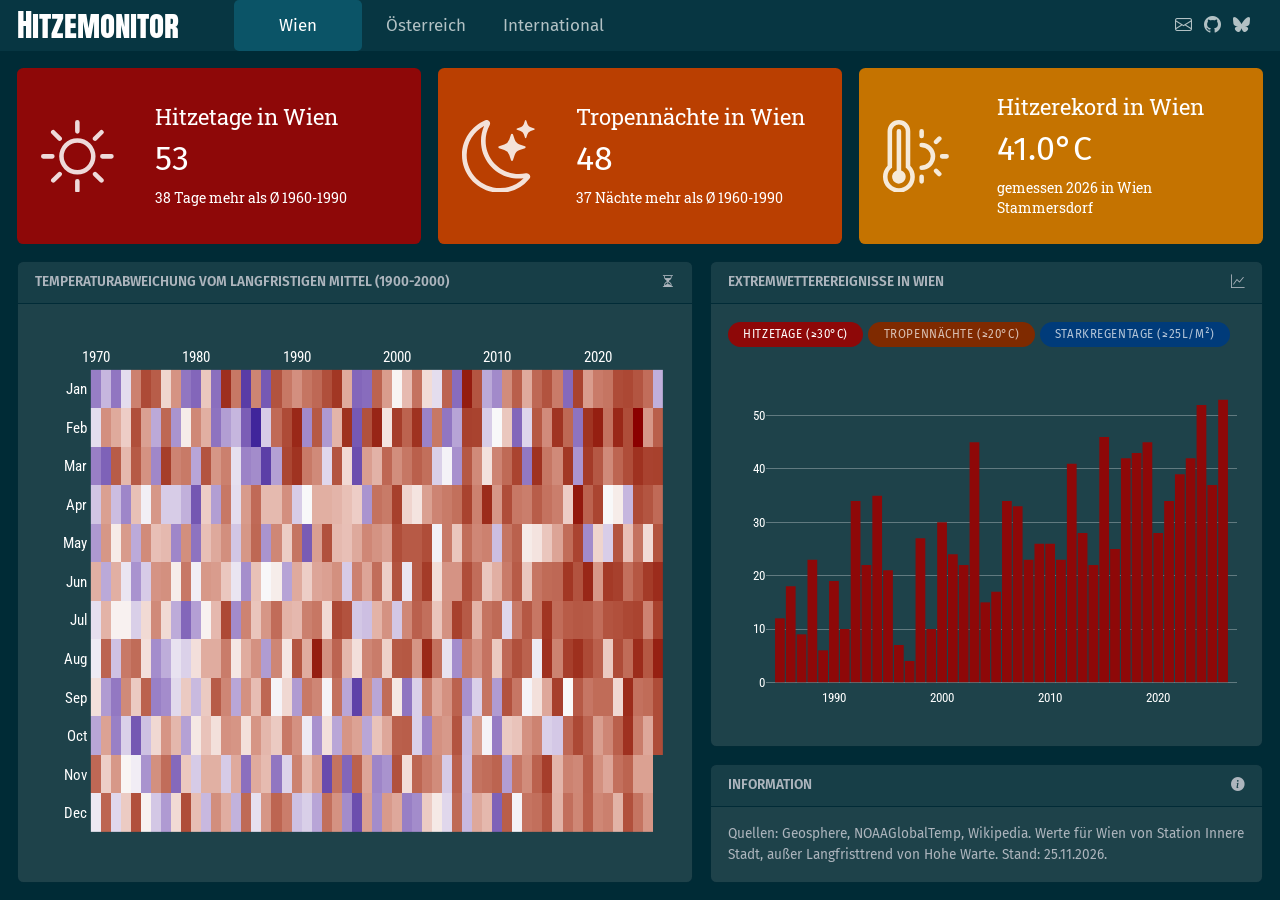
==== commit 0b177a63: "Built site for gh-pages" ====
--- a/heat_dashboard.html
+++ b/heat_dashboard.html
@@ -147,21 +147,21 @@
 <div class="fill html-fill-item html-fill-container bslib-grid" data-layout="fill" style="display: grid; grid-template-columns: minmax(3em, 55fr) minmax(3em, 45fr);
 grid-auto-rows: minmax(0, 1fr);">
 <div class="html-fill-item html-fill-container bslib-grid" style="display: grid; grid-template-rows: minmax(3em, 1fr); grid-auto-columns: minmax(0, 1fr);">
-<div class="card fill html-fill-item html-fill-container bslib-card" data-fill="true" data-title="Temperaturabweichung vom langfristigen Mittel (1900-2000)<i class='bi bi-hourglass-split'></i>" data-bslib-card-init="" data-require-bs-caller="card()">
+<div class="card fill html-fill-item html-fill-container bslib-card" data-title="Temperaturabweichung vom langfristigen Mittel (1900-2000)<i class='bi bi-hourglass-split'></i>" data-fill="true" data-bslib-card-init="" data-require-bs-caller="card()">
 <div class="card-header"><div class="card-title"><span style="display: inline">
 Temperaturabweichung vom langfristigen Mittel (1900-2000)</span></div><i class="bi bi-hourglass-split"></i>
 </div>
 <div class="cell card-body html-fill-item html-fill-container">
 <div class="cell-output-display html-fill-item html-fill-container">
-<div class="plotly html-widget html-fill-item html-fill-container" id="htmlwidget-52d66c59018f752907fe" style="width:100%;height:406px;"></div>
-<script type="application/json" data-for="htmlwidget-52d66c59018f752907fe">{"x":{"data":[{"x":[1970,1971,1972,1973,1974,1975,1976,1977,1978,1979,1980,1981,1982,1983,1984,1985,1986,1987,1988,1989,1990,1991,1992,1993,1994,1995,1996,1997,1998,1999,2000,2001,2002,2003,2004,2005,2006,2007,2008,2009,2010,2011,2012,2013,2014,2015,2016,2017,2018,2019,2020,2021,2022,2023,2024,2025,2026],"y":[1,2,3,4,5,6,7,8,9,10,11,12],"z":[[0.42785183314504427,0.81273307680142215,0.3922525026024542,0.57015768643587428,0.86132198867986765,0.48329281602683155,0.35895595000830283,0.26397835333121644,0.53706988739613859,0.86971914161245589,0.60046272755787622,0.32842556305560705,0.71471986834201784,0.64071621967259262,0.31422386181637085,0.80135725063207652,0.40981380584459304,0.69594920929173854,0.81273307680142215,0.75540557736999925,0.34333441416884775,0.37527561942712323,0.28785386884898556,0.78927902946201056,0.7055391393014171,0.23220127322592771,0.093717333210398865,0.67541681326236658,0.23220127322592771,0.68591939603780228,0.65285215064988034,0.20444168709749652,0.23220127322592771,0.57015768643587428,0.50162378399461371,0.3922525026024542,0.80135725063207652,0.32842556305560705,0.65285215064988034,0.61455392314796142,0.1383018861474076,0.8286379536395595,0.44622531412545036,0.77641212592731135,0.78927902946201056,0.84799033417693359,0.62796175614052407,0.78927902946201056,0.73196523830275373,0.8286379536395595,0.73196523830275373,0.74788689659133301,0.62796175614052407,0.86132198867986765,0.77641212592731135,0.69594920929173854,null],[0.80452091307964169,0.5628599686505843,0.6914376529790115,0.47486860459141439,0.43782581900005285,0.24800396190653992,0.71058742288275034,0.79264190961418368,0.15490786759717287,0.57869146067920918,0.36775825239324078,0.6349861310947128,0.6349861310947128,0.36775825239324078,0.64739925975918966,0.16900558669535298,0.64739925975918966,0.60822243185850422,0.18416147587817794,0.38444281195079671,0.74436827328878841,0.60822243185850422,0.68119672466783576,0.086603703512868474,0.77999911784201903,0.1482150495199567,0.82108463777634144,0.65921387629770734,0.21828426154286673,0.24800396190653992,0.8593569514311028,0.52917984640898652,0.8102003002952799,0.7593854936776756,0.71955741888446345,0.36775825239324078,0.82108463777634144,0.33645580367950373,0.77999911784201903,0.79264190961418368,0.81571872004788593,0.27024857135364078,0.77336158357948248,0.71955741888446345,0.82108463777634144,0.9019225870603208,0.62193819469816625,0.74436827328878841,0.72816119273645352,0.83138979431685434,0.71058742288275034,0.65921387629770734,0.78642168536967583,0.81571872004788593,0.67046736358863779,0.67046736358863779,null],[0.29022351749696318,0.66651823243965447,0.20607997788525234,0.37842083965678713,0.11578277499726682,0.34621882191136849,0.54029290898383586,0.69778588849371814,0.61712755831318467,0.27787736969681587,0.50503652762620455,0.58850453643471456,0.52292373028382544,0.7072965651699088,0.69778588849371814,0.52292373028382544,0.69778588849371814,0.61712755831318467,0.57312947583121943,0.76398990584932658,0.7072965651699088,0.43128738697333713,0.24425659454928886,0.52292373028382544,0.29022351749696318,0.69778588849371814,0.66651823243965447,0.29022351749696318,0.58850453643471456,0.65506902688349666,0.82446097860617396,0.8295930331891449,0.37842083965678713,0.2150088070903276,0.7072965651699088,0.6878412718486403,0.85338186405008609,0.33117580209386066,0.67743023412921455,0.44970583965636562,0.19751453862731894,0.57312947583121943,0.58850453643471456,0.7072965651699088,0.74157170491187563,0.37842083965678713,0.36197351306859632,0.80245595028705607,0.87850074740543271,0.81376967496715902,0.67743023412921455,0.7335163561825917,0.82446097860617396,0.92972677110669377,0.75678934093315275,0.65506902688349666,0.87049025553414661],[0.52292373028382544,0.26612568364284434,0.1892876577880985,0.72513488531639891,0.57312947583121943,0.81918901897767882,0.20607997788525234,0.23406678185092955,0.39551425724678191,0.57312947583121943,0.33117580209386094,0.57312947583121943,0.83459213185071279,0.73351635618259159,0.29022351749696351,0.70729656516990902,0.60316687231196509,0.80819488546950924,0.44970583965636596,0.5402929089838362,0.26612568364284434,0.76398990584932669,0.73351635618259159,0.44970583965636596,0.78415629340076276,0.29022351749696351,0.062485240077321758,0.70729656516990902,0.29022351749696351,0.7965434663932901,0.50503652762620488,0.18137653026875303,0.3784208396567868,0.75678934093315253,0.65506902688349689,0.70729656516990902,0.81918901897767882,0.24425659454928858,0.3784208396567868,0.77765860682278498,0.26612568364284434,0.85780486345830498,0.77094119305059283,0.44970583965636596,0.52292373028382544,0.65506902688349689,0.90068317018091892,0.46825823653247672,0.83946473988614179,0.77094119305059283,0.7965434663932901,0.7965434663932901,0.5402929089838362,0.94132405265491903,0.78415629340076276,0.7965434663932901,0.87049025553414683],[0.43237461175938902,0.81409587662817273,0.34713493467574458,0.76440965968705887,0.79689973174056217,0.5239711472502282,0.23465919438068869,0.30399215273867136,0.41423920125168223,0.37941885650419005,0.5239711472502282,0.64377635268568356,0.64377635268568356,0.75722435810364463,0.50611141240283208,0.64377635268568356,0.70784856596596957,0.2668078714353454,0.73400377915717308,0.50611141240283208,0.849126156343042,0.64377635268568356,0.96520925092506016,0.70784856596596957,0.81409587662817273,0.6179352851565465,0.5239711472502282,0.73400377915717308,0.75722435810364463,0.5580231638389872,0.83975035364050477,0.84449551840985326,0.69836269346226143,0.9470269265337603,0.78453566669025443,0.41423920125168223,0.23465919438068869,0.76440965968705887,0.70784856596596957,0.7780506132918843,0.57406273716640666,0.80280162948241895,0.86238151756842218,0.81950624591833388,0.43237461175938902,0.92990434728115079,0.74204045815213504,0.90089030491118582,0.93286865213230141,0.87477543782685108,0.82476969086215535,0.57406273716640666,0.87073311759034755,0.79689973174056217,0.94149100799297691,0.84449551840985326,0.96271728164559678],[0.40928469481719038,0.62757308221912489,0.48274447398290893,0.48274447398290893,0.37478113067853336,0.53655903034564512,0.72326367571126304,0.53655903034564512,0.30031841918120744,0.1510369994580705,0.27526824674404532,0.48274447398290893,0.61414535142557269,0.87764451986983183,0.23190816354997848,0.73984372509922536,0.58521630915278655,0.69565779031512032,0.79523159806530241,0.62757308221912489,0.61414535142557269,0.74765926131588356,0.76944748691374254,0.53655903034564512,0.88154394741215503,0.85685011915265841,0.35848175356927298,0.34288129161532327,0.62757308221912489,0.7052603328907362,0.35848175356927298,0.73171926047193314,0.82332479929686941,0.78909393763893509,0.58521630915278655,0.7052603328907362,0.89638611874480822,0.83841384387794682,0.62757308221912489,0.77621459668091464,0.80118320621825734,0.39173937320862073,0.76244325970825921,0.84319173284282778,0.76944748691374254,0.92297441397138069,0.79523159806530241,0.83351421121443448,0.84319173284282778,0.83841384387794682,0.79523159806530241,0.85240471743557411,0.86119444893100894,0.88154394741215503,0.88911032489284203,0.73984372509922536,0.89638611874480822],[0.63536381157586508,0.29515777367184692,0.63536381157586508,0.42012234899055823,0.24831907050470398,0.36824424930985084,0.70150805074417255,0.71085938800357906,0.49385448938111759,0.76670273734189853,0.43837221810301485,0.69173472484237541,0.68150777687239938,0.57915087998925097,0.42012234899055823,0.23794621131157453,0.59425042771380843,0.45686369908793173,0.49385448938111759,0.28257220243406617,0.64775862971928755,0.56334031006723928,0.65955603927295303,0.67079342989107693,0.71085938800357906,0.36824424930985084,0.7445996054115982,0.65955603927295303,0.79282369701409616,0.56334031006723928,0.85510190448721857,0.42012234899055823,0.83648828616480564,0.90882945616536859,0.52969804800737641,0.70150805074417255,0.70150805074417255,0.8679623697349399,0.79282369701409616,0.57915087998925097,0.63536381157586508,0.75960033920977577,0.83648828616480564,0.57915087998925097,0.77356196287360635,0.79884770421071227,0.80469201214510166,0.91859639743604471,0.85510190448721857,0.95061120210792693,0.69173472484237541,0.91214162459804782,0.89852938217626099,0.78660930051371758,0.84602083437615339,0.90882945616536859,0.93959010162769518],[0.26185048630382479,0.69409696952202815,0.49819822335315467,0.68398079533702927,0.29824189155525033,0.72189222776972384,0.5977336022467381,0.61195608085981323,0.22077415997136982,0.71302270719818217,0.17847746692673036,0.5977336022467381,0.65061469451418819,0.71302270719818217,0.35596316824488922,0.69409696952202815,0.80605543332819429,0.25085583504052122,0.73040243246569236,0.56716098049468078,0.77515778150938686,0.12506060447287976,0.6733854313878449,0.86051279364331967,0.61195608085981323,0.5977336022467381,0.65061469451418819,0.73040243246569236,0.70376723878653646,0.6733854313878449,0.86894489148600706,0.83764593225417316,0.83764593225417316,0.86894489148600706,0.44275076047742246,0.76131090512816701,0.58280357785436121,0.79427197589721632,0.73040243246569236,0.74644089618148435,0.34047528436690733,0.77515778150938686,0.82249427621728444,0.49819822335315467,0.51624840483186873,0.58280357785436121,0.66227563966934766,0.79427197589721632,0.88852189752706778,0.23035150448804068,0.55082105444689833,0.37215374871606727,0.85169091798044905,0.5977336022467381,0.78173655273219733,0.53382559460757228,0.85615275097196042],[0.35424189518239579,0.67220106482940756,0.33883155621485872,0.21975626780263821,0.59614212502021724,0.4407423706033462,0.69301742437149405,0.37035716155075005,0.37035716155075005,0.31013912208708722,0.11309432341057594,0.56541471978674951,0.27210412517762095,0.76759891629303179,0.40454226743903215,0.68285071399239261,0.79960980215599997,0.61044093432190971,0.61044093432190971,0.71203391232270274,0.37035716155075005,0.4592523028261663,0.63699397505149424,0.63699397505149424,0.62404891930977224,0.59614212502021724,0.56541471978674951,0.24968963028910893,0.78103054654225357,0.76052869872668527,0.89898302028108346,0.54900083727813964,0.51430321322396588,0.67220106482940756,0.73770297627040338,0.76052869872668527,0.78742024512311015,0.89180827608564517,0.7455990307682957,0.93995500056651482,0.69301742437149405,0.86849519817713217,0.76759891629303179,0.7532012395973755,0.83218301284952323,0.78103054654225357,0.7532012395973755,0.56541471978674951,0.97357349913637237,0.81657872320457481,0.88811629116225377,0.4592523028261663,0.49620955043077702,0.32413407381576637,0.87658839349865869,0.85119863203288015,0.79960980215599997],[0.20469951705573278,0.13848790942351988,0.8338087882859343,0.61496189134752699,0.83870102201848717,0.70581758485408708,0.22282450603892021,0.90359661402332536,0.74031643604982322,0.76286625424429333,0.28822654858323726,0.85267170727871799,0.69624024033741583,0.74811427789872642,0.41034333999358841,0.21356903762727461,0.23249477530342869,0.057646853339449571,0.27597705031126857,0.88558945321052962,0.92623010747981116,0.76286625424429333,0.72377566568252394,0.3927661502178843,0.85267170727871799,0.53758021404999556,0.093865281431978365,0.67573590978493592,0.62834985327020632,0.80729692255671637,0.71498660528483182,0.76985597004915352,0.82363532875810652,0.78946394760934546,0.3757706903785587,0.44677450430449034,0.24261094948842757,0.84347186205509694,0.72377566568252394,0.5201216954475284,0.74031643604982322,0.80153114035257689,0.88933051488125126,0.1880139217636029,0.92925241347183241,0.76985597004915352,0.72377566568252394,0.91686069243998858,0.25320631343761174,0.91034518238087991,0.84347186205509694,0.72377566568252394,0.81289711807392384,0.86984110430717965,0.92925241347183241,0.8929991349039339,0.89659801169995046],[0.40436731538167808,0.71194379374071615,0.64919084791926851,0.56525555860928212,0.86427396375868293,0.6720930910263202,0.29669525346450759,0.80537491307712727,0.24958390797332322,0.49602857318619825,0.72940930521663871,0.63686894905307934,0.17757047123340938,0.27198773088104056,0.32399209568462961,0.13028614859862073,0,0.37019423156867398,0.79955128439597578,0.87254476985146401,0.94823825206980039,0.22919124298559457,0.84187903123887753,0.26051648644542746,0.62391748806670577,0.92824041449059047,0.11862096262687274,0.8599999497859433,0.95358143738620005,0.51412610345524912,0.90243662128196123,0.81652508448253935,0.92824041449059047,0.21054153528249903,0.76753012166285672,0.18533313820334307,0.28403493203644398,0.89539413488926911,0.89177207227423194,0.37019423156867398,0.45906853527771163,0.58098226608953463,0.14919490608297886,0.38697557162381863,0.84187903123887753,0.72085773267208275,0.92520167859245606,0.80537491307712727,0.17757047123340938,0.92520167859245606,0.96383166109928076,0.7809662392450174,0.94823825206980039,0.86845426425898919,1,0.69291902029677976,0.82706945095680751],[0.20137220067707359,0.32328323897032157,0.18494183994155342,0.40349331673225841,0.74513836472700834,0.87635289944111849,0.83188593821860912,0.54800472768989417,0.70216942272374561,0.18494183994155342,0.14886774984162873,0.58022041225860332,0.16972983595469632,0.93402983664577621,0.76718579350574523,0.052014413306215763,0.73722421646212344,0.11834087377366406,0.8554089985672988,0.76718579350574523,0.71149262817826775,0.77402873235359682,0.80509066124570683,0.86406461700449944,0.91881616287100965,0.6485951113181827,0.14886774984162873,0.16253181903075692,0.81625666831394716,0.68223189518439231,0.47670257682107398,0.60961103496644664,0.78064438939845371,0.53090525215027751,0.40349331673225841,0.81625666831394716,0.16253181903075692,0.96863360867011539,0.85092957785227274,0.29605352716033878,0.22870961604617218,0.72042518655649457,0.82681526943049111,0.6485951113181827,0.80509066124570683,0.8554089985672988,0.76010075658736775,0.15558292073572774,0.89159094931879246,0.68223189518439231,0.76010075658736775,0.77402873235359682,0.87234432493622482,0.88027866408357314,0.85092957785227274,0.79324721514240681,0.30932939915714286]],"text":[["Dec 1970: -0.2°C","Dec 1971: +3.2°C","Dec 1972: -0.4°C","Dec 1973: +0.6°C","Dec 1974: +4.2°C","Dec 1975: +0.1°C","Dec 1976: -0.6°C","Dec 1977: -1.3°C","Dec 1978: +0.4°C","Dec 1979: +4.4°C","Dec 1980: +0.8°C","Dec 1981: -0.8°C","Dec 1982: +1.8°C","Dec 1983: +1.1°C","Dec 1984: -0.9°C","Dec 1985: +3.0°C","Dec 1986: -0.3°C","Dec 1987: +1.6°C","Dec 1988: +3.2°C","Dec 1989: +2.3°C","Dec 1990: -0.7°C","Dec 1991: -0.5°C","Dec 1992: -1.1°C","Dec 1993: +2.8°C","Dec 1994: +1.7°C","Dec 1995: -1.6°C","Dec 1996: -3.6°C","Dec 1997: +1.4°C","Dec 1998: -1.6°C","Dec 1999: +1.5°C","Dec 2000: +1.2°C","Dec 2001: -1.9°C","Dec 2002: -1.6°C","Dec 2003: +0.6°C","Dec 2004: +0.2°C","Dec 2005: -0.4°C","Dec 2006: +3.0°C","Dec 2007: -0.8°C","Dec 2008: +1.2°C","Dec 2009: +0.9°C","Dec 2010: -2.8°C","Dec 2011: +3.5°C","Dec 2012: -0.1°C","Dec 2013: +2.6°C","Dec 2014: +2.8°C","Dec 2015: +3.9°C","Dec 2016: +1.0°C","Dec 2017: +2.8°C","Dec 2018: +2.0°C","Dec 2019: +3.5°C","Dec 2020: +2.0°C","Dec 2021: +2.2°C","Dec 2022: +1.0°C","Dec 2023: +4.2°C","Dec 2024: +2.6°C","Dec 2025: +1.6°C",null],["Nov 1970: +3.1°C","Nov 1971: +0.6°C","Nov 1972: +1.6°C","Nov 1973: +0.1°C","Nov 1974: -0.1°C","Nov 1975: -1.4°C","Nov 1976: +1.8°C","Nov 1977: +2.9°C","Nov 1978: -2.5°C","Nov 1979: +0.7°C","Nov 1980: -0.5°C","Nov 1981: +1.1°C","Nov 1982: +1.1°C","Nov 1983: -0.5°C","Nov 1984: +1.2°C","Nov 1985: -2.3°C","Nov 1986: +1.2°C","Nov 1987: +0.9°C","Nov 1988: -2.1°C","Nov 1989: -0.4°C","Nov 1990: +2.2°C","Nov 1991: +0.9°C","Nov 1992: +1.5°C","Nov 1993: -3.7°C","Nov 1994: +2.7°C","Nov 1995: -2.6°C","Nov 1996: +3.4°C","Nov 1997: +1.3°C","Nov 1998: -1.7°C","Nov 1999: -1.4°C","Nov 2000: +4.2°C","Nov 2001: +0.4°C","Nov 2002: +3.2°C","Nov 2003: +2.4°C","Nov 2004: +1.9°C","Nov 2005: -0.5°C","Nov 2006: +3.4°C","Nov 2007: -0.7°C","Nov 2008: +2.7°C","Nov 2009: +2.9°C","Nov 2010: +3.3°C","Nov 2011: -1.2°C","Nov 2012: +2.6°C","Nov 2013: +1.9°C","Nov 2014: +3.4°C","Nov 2015: +5.3°C","Nov 2016: +1.0°C","Nov 2017: +2.2°C","Nov 2018: +2.0°C","Nov 2019: +3.6°C","Nov 2020: +1.8°C","Nov 2021: +1.3°C","Nov 2022: +2.8°C","Nov 2023: +3.3°C","Nov 2024: +1.4°C","Nov 2025: +1.4°C","Nov 2026: NA°C"],["Oct 1970: -1.1°C","Oct 1971: +1.3°C","Oct 1972: -1.9°C","Oct 1973: -0.5°C","Oct 1974: -3.2°C","Oct 1975: -0.7°C","Oct 1976: +0.4°C","Oct 1977: +1.6°C","Oct 1978: +0.9°C","Oct 1979: -1.2°C","Oct 1980: +0.2°C","Oct 1981: +0.7°C","Oct 1982: +0.3°C","Oct 1983: +1.7°C","Oct 1984: +1.6°C","Oct 1985: +0.3°C","Oct 1986: +1.6°C","Oct 1987: +0.9°C","Oct 1988: +0.6°C","Oct 1989: +2.4°C","Oct 1990: +1.7°C","Oct 1991: -0.2°C","Oct 1992: -1.5°C","Oct 1993: +0.3°C","Oct 1994: -1.1°C","Oct 1995: +1.6°C","Oct 1996: +1.3°C","Oct 1997: -1.1°C","Oct 1998: +0.7°C","Oct 1999: +1.2°C","Oct 2000: +3.4°C","Oct 2001: +3.5°C","Oct 2002: -0.5°C","Oct 2003: -1.8°C","Oct 2004: +1.7°C","Oct 2005: +1.5°C","Oct 2006: +4.0°C","Oct 2007: -0.8°C","Oct 2008: +1.4°C","Oct 2009: -0.1°C","Oct 2010: -2.0°C","Oct 2011: +0.6°C","Oct 2012: +0.7°C","Oct 2013: +1.7°C","Oct 2014: +2.1°C","Oct 2015: -0.5°C","Oct 2016: -0.6°C","Oct 2017: +3.0°C","Oct 2018: +4.6°C","Oct 2019: +3.2°C","Oct 2020: +1.4°C","Oct 2021: +2.0°C","Oct 2022: +3.4°C","Oct 2023: +6.1°C","Oct 2024: +2.3°C","Oct 2025: +1.2°C","Oct 2026: +4.4°C"],["Sep 1970: +0.3°C","Sep 1971: -1.3°C","Sep 1972: -2.1°C","Sep 1973: +1.9°C","Sep 1974: +0.6°C","Sep 1975: +3.3°C","Sep 1976: -1.9°C","Sep 1977: -1.6°C","Sep 1978: -0.4°C","Sep 1979: +0.6°C","Sep 1980: -0.8°C","Sep 1981: +0.6°C","Sep 1982: +3.6°C","Sep 1983: +2.0°C","Sep 1984: -1.1°C","Sep 1985: +1.7°C","Sep 1986: +0.8°C","Sep 1987: +3.1°C","Sep 1988: -0.1°C","Sep 1989: +0.4°C","Sep 1990: -1.3°C","Sep 1991: +2.4°C","Sep 1992: +2.0°C","Sep 1993: -0.1°C","Sep 1994: +2.7°C","Sep 1995: -1.1°C","Sep 1996: -4.3°C","Sep 1997: +1.7°C","Sep 1998: -1.1°C","Sep 1999: +2.9°C","Sep 2000: +0.2°C","Sep 2001: -2.2°C","Sep 2002: -0.5°C","Sep 2003: +2.3°C","Sep 2004: +1.2°C","Sep 2005: +1.7°C","Sep 2006: +3.3°C","Sep 2007: -1.5°C","Sep 2008: -0.5°C","Sep 2009: +2.6°C","Sep 2010: -1.3°C","Sep 2011: +4.1°C","Sep 2012: +2.5°C","Sep 2013: -0.1°C","Sep 2014: +0.3°C","Sep 2015: +1.2°C","Sep 2016: +5.2°C","Sep 2017: 0.0°C","Sep 2018: +3.7°C","Sep 2019: +2.5°C","Sep 2020: +2.9°C","Sep 2021: +2.9°C","Sep 2022: +0.4°C","Sep 2023: +6.5°C","Sep 2024: +2.7°C","Sep 2025: +2.9°C","Sep 2026: +4.4°C"],["Aug 1970: -0.2°C","Aug 1971: +3.2°C","Aug 1972: -0.7°C","Aug 1973: +2.4°C","Aug 1974: +2.9°C","Aug 1975: +0.3°C","Aug 1976: -1.6°C","Aug 1977: -1.0°C","Aug 1978: -0.3°C","Aug 1979: -0.5°C","Aug 1980: +0.3°C","Aug 1981: +1.1°C","Aug 1982: +1.1°C","Aug 1983: +2.3°C","Aug 1984: +0.2°C","Aug 1985: +1.1°C","Aug 1986: +1.7°C","Aug 1987: -1.3°C","Aug 1988: +2.0°C","Aug 1989: +0.2°C","Aug 1990: +3.9°C","Aug 1991: +1.1°C","Aug 1992: +7.4°C","Aug 1993: +1.7°C","Aug 1994: +3.2°C","Aug 1995: +0.9°C","Aug 1996: +0.3°C","Aug 1997: +2.0°C","Aug 1998: +2.3°C","Aug 1999: +0.5°C","Aug 2000: +3.7°C","Aug 2001: +3.8°C","Aug 2002: +1.6°C","Aug 2003: +6.7°C","Aug 2004: +2.7°C","Aug 2005: -0.3°C","Aug 2006: -1.6°C","Aug 2007: +2.4°C","Aug 2008: +1.7°C","Aug 2009: +2.6°C","Aug 2010: +0.6°C","Aug 2011: +3.0°C","Aug 2012: +4.2°C","Aug 2013: +3.3°C","Aug 2014: -0.2°C","Aug 2015: +6.1°C","Aug 2016: +2.1°C","Aug 2017: +5.2°C","Aug 2018: +6.2°C","Aug 2019: +4.5°C","Aug 2020: +3.4°C","Aug 2021: +0.6°C","Aug 2022: +4.4°C","Aug 2023: +2.9°C","Aug 2024: +6.5°C","Aug 2025: +3.8°C","Aug 2026: +7.3°C"],["Jul 1970: -0.3°C","Jul 1971: +1.0°C","Jul 1972: +0.1°C","Jul 1973: +0.1°C","Jul 1974: -0.5°C","Jul 1975: +0.4°C","Jul 1976: +1.9°C","Jul 1977: +0.4°C","Jul 1978: -1.0°C","Jul 1979: -2.6°C","Jul 1980: -1.2°C","Jul 1981: +0.1°C","Jul 1982: +0.9°C","Jul 1983: +4.6°C","Jul 1984: -1.6°C","Jul 1985: +2.1°C","Jul 1986: +0.7°C","Jul 1987: +1.6°C","Jul 1988: +2.9°C","Jul 1989: +1.0°C","Jul 1990: +0.9°C","Jul 1991: +2.2°C","Jul 1992: +2.5°C","Jul 1993: +0.4°C","Jul 1994: +4.7°C","Jul 1995: +4.1°C","Jul 1996: -0.6°C","Jul 1997: -0.7°C","Jul 1998: +1.0°C","Jul 1999: +1.7°C","Jul 2000: -0.6°C","Jul 2001: +2.0°C","Jul 2002: +3.4°C","Jul 2003: +2.8°C","Jul 2004: +0.7°C","Jul 2005: +1.7°C","Jul 2006: +5.1°C","Jul 2007: +3.7°C","Jul 2008: +1.0°C","Jul 2009: +2.6°C","Jul 2010: +3.0°C","Jul 2011: -0.4°C","Jul 2012: +2.4°C","Jul 2013: +3.8°C","Jul 2014: +2.5°C","Jul 2015: +5.9°C","Jul 2016: +2.9°C","Jul 2017: +3.6°C","Jul 2018: +3.8°C","Jul 2019: +3.7°C","Jul 2020: +2.9°C","Jul 2021: +4.0°C","Jul 2022: +4.2°C","Jul 2023: +4.7°C","Jul 2024: +4.9°C","Jul 2025: +2.1°C","Jul 2026: +5.1°C"],["Jun 1970: +1.1°C","Jun 1971: -1.0°C","Jun 1972: +1.1°C","Jun 1973: -0.2°C","Jun 1974: -1.4°C","Jun 1975: -0.5°C","Jun 1976: +1.7°C","Jun 1977: +1.8°C","Jun 1978: +0.2°C","Jun 1979: +2.5°C","Jun 1980: -0.1°C","Jun 1981: +1.6°C","Jun 1982: +1.5°C","Jun 1983: +0.7°C","Jun 1984: -0.2°C","Jun 1985: -1.5°C","Jun 1986: +0.8°C","Jun 1987: 0.0°C","Jun 1988: +0.2°C","Jun 1989: -1.1°C","Jun 1990: +1.2°C","Jun 1991: +0.6°C","Jun 1992: +1.3°C","Jun 1993: +1.4°C","Jun 1994: +1.8°C","Jun 1995: -0.5°C","Jun 1996: +2.2°C","Jun 1997: +1.3°C","Jun 1998: +2.9°C","Jun 1999: +0.6°C","Jun 2000: +4.1°C","Jun 2001: -0.2°C","Jun 2002: +3.7°C","Jun 2003: +5.5°C","Jun 2004: +0.4°C","Jun 2005: +1.7°C","Jun 2006: +1.7°C","Jun 2007: +4.4°C","Jun 2008: +2.9°C","Jun 2009: +0.7°C","Jun 2010: +1.1°C","Jun 2011: +2.4°C","Jun 2012: +3.7°C","Jun 2013: +0.7°C","Jun 2014: +2.6°C","Jun 2015: +3.0°C","Jun 2016: +3.1°C","Jun 2017: +5.8°C","Jun 2018: +4.1°C","Jun 2019: +6.9°C","Jun 2020: +1.6°C","Jun 2021: +5.6°C","Jun 2022: +5.2°C","Jun 2023: +2.8°C","Jun 2024: +3.9°C","Jun 2025: +5.5°C","Jun 2026: +6.5°C"],["May 1970: -1.3°C","May 1971: +1.6°C","May 1972: +0.2°C","May 1973: +1.5°C","May 1974: -1.0°C","May 1975: +1.9°C","May 1976: +0.8°C","May 1977: +0.9°C","May 1978: -1.7°C","May 1979: +1.8°C","May 1980: -2.2°C","May 1981: +0.8°C","May 1982: +1.2°C","May 1983: +1.8°C","May 1984: -0.6°C","May 1985: +1.6°C","May 1986: +3.1°C","May 1987: -1.4°C","May 1988: +2.0°C","May 1989: +0.6°C","May 1990: +2.6°C","May 1991: -3.0°C","May 1992: +1.4°C","May 1993: +4.2°C","May 1994: +0.9°C","May 1995: +0.8°C","May 1996: +1.2°C","May 1997: +2.0°C","May 1998: +1.7°C","May 1999: +1.4°C","May 2000: +4.4°C","May 2001: +3.7°C","May 2002: +3.7°C","May 2003: +4.4°C","May 2004: -0.1°C","May 2005: +2.4°C","May 2006: +0.7°C","May 2007: +2.9°C","May 2008: +2.0°C","May 2009: +2.2°C","May 2010: -0.7°C","May 2011: +2.6°C","May 2012: +3.4°C","May 2013: +0.2°C","May 2014: +0.3°C","May 2015: +0.7°C","May 2016: +1.3°C","May 2017: +2.9°C","May 2018: +4.9°C","May 2019: -1.6°C","May 2020: +0.5°C","May 2021: -0.5°C","May 2022: +4.0°C","May 2023: +0.8°C","May 2024: +2.7°C","May 2025: +0.4°C","May 2026: +4.1°C"],["Apr 1970: -0.6°C","Apr 1971: +1.4°C","Apr 1972: -0.7°C","Apr 1973: -1.7°C","Apr 1974: +0.8°C","Apr 1975: -0.1°C","Apr 1976: +1.6°C","Apr 1977: -0.5°C","Apr 1978: -0.5°C","Apr 1979: -0.9°C","Apr 1980: -3.2°C","Apr 1981: +0.6°C","Apr 1982: -1.2°C","Apr 1983: +2.5°C","Apr 1984: -0.3°C","Apr 1985: +1.5°C","Apr 1986: +3.0°C","Apr 1987: +0.9°C","Apr 1988: +0.9°C","Apr 1989: +1.8°C","Apr 1990: -0.5°C","Apr 1991: 0.0°C","Apr 1992: +1.1°C","Apr 1993: +1.1°C","Apr 1994: +1.0°C","Apr 1995: +0.8°C","Apr 1996: +0.6°C","Apr 1997: -1.4°C","Apr 1998: +2.7°C","Apr 1999: +2.4°C","Apr 2000: +5.2°C","Apr 2001: +0.5°C","Apr 2002: +0.3°C","Apr 2003: +1.4°C","Apr 2004: +2.1°C","Apr 2005: +2.4°C","Apr 2006: +2.8°C","Apr 2007: +5.0°C","Apr 2008: +2.2°C","Apr 2009: +6.5°C","Apr 2010: +1.6°C","Apr 2011: +4.4°C","Apr 2012: +2.5°C","Apr 2013: +2.3°C","Apr 2014: +3.6°C","Apr 2015: +2.7°C","Apr 2016: +2.3°C","Apr 2017: +0.6°C","Apr 2018: +7.8°C","Apr 2019: +3.3°C","Apr 2020: +4.9°C","Apr 2021: 0.0°C","Apr 2022: +0.2°C","Apr 2023: -0.8°C","Apr 2024: +4.6°C","Apr 2025: +4.0°C","Apr 2026: +3.0°C"],["Mar 1970: -1.9°C","Mar 1971: -2.8°C","Mar 1972: +3.6°C","Mar 1973: +0.9°C","Mar 1974: +3.7°C","Mar 1975: +1.7°C","Mar 1976: -1.7°C","Mar 1977: +5.3°C","Mar 1978: +2.1°C","Mar 1979: +2.4°C","Mar 1980: -1.1°C","Mar 1981: +4.0°C","Mar 1982: +1.6°C","Mar 1983: +2.2°C","Mar 1984: -0.3°C","Mar 1985: -1.8°C","Mar 1986: -1.6°C","Mar 1987: -4.4°C","Mar 1988: -1.2°C","Mar 1989: +4.8°C","Mar 1990: +6.0°C","Mar 1991: +2.4°C","Mar 1992: +1.9°C","Mar 1993: -0.4°C","Mar 1994: +4.0°C","Mar 1995: +0.4°C","Mar 1996: -3.6°C","Mar 1997: +1.4°C","Mar 1998: +1.0°C","Mar 1999: +3.1°C","Mar 2000: +1.8°C","Mar 2001: +2.5°C","Mar 2002: +3.4°C","Mar 2003: +2.8°C","Mar 2004: -0.5°C","Mar 2005: -0.1°C","Mar 2006: -1.5°C","Mar 2007: +3.8°C","Mar 2008: +1.9°C","Mar 2009: +0.3°C","Mar 2010: +2.1°C","Mar 2011: +3.0°C","Mar 2012: +4.9°C","Mar 2013: -2.1°C","Mar 2014: +6.1°C","Mar 2015: +2.5°C","Mar 2016: +1.9°C","Mar 2017: +5.7°C","Mar 2018: -1.4°C","Mar 2019: +5.5°C","Mar 2020: +3.8°C","Mar 2021: +1.9°C","Mar 2022: +3.2°C","Mar 2023: +4.4°C","Mar 2024: +6.1°C","Mar 2025: +5.0°C","Mar 2026: +5.1°C"],["Feb 1970: -0.3°C","Feb 1971: +1.8°C","Feb 1972: +1.2°C","Feb 1973: +0.6°C","Feb 1974: +4.3°C","Feb 1975: +1.4°C","Feb 1976: -1.0°C","Feb 1977: +3.1°C","Feb 1978: -1.4°C","Feb 1979: +0.2°C","Feb 1980: +2.0°C","Feb 1981: +1.1°C","Feb 1982: -2.2°C","Feb 1983: -1.2°C","Feb 1984: -0.8°C","Feb 1985: -2.9°C","Feb 1986: -6.0°C","Feb 1987: -0.5°C","Feb 1988: +3.0°C","Feb 1989: +4.5°C","Feb 1990: +6.8°C","Feb 1991: -1.6°C","Feb 1992: +3.8°C","Feb 1993: -1.3°C","Feb 1994: +1.0°C","Feb 1995: +6.1°C","Feb 1996: -3.1°C","Feb 1997: +4.2°C","Feb 1998: +7.0°C","Feb 1999: +0.3°C","Feb 2000: +5.3°C","Feb 2001: +3.3°C","Feb 2002: +6.1°C","Feb 2003: -1.8°C","Feb 2004: +2.5°C","Feb 2005: -2.1°C","Feb 2006: -1.1°C","Feb 2007: +5.1°C","Feb 2008: +5.0°C","Feb 2009: -0.5°C","Feb 2010: 0.0°C","Feb 2011: +0.7°C","Feb 2012: -2.6°C","Feb 2013: -0.4°C","Feb 2014: +3.8°C","Feb 2015: +1.9°C","Feb 2016: +6.0°C","Feb 2017: +3.1°C","Feb 2018: -2.2°C","Feb 2019: +6.0°C","Feb 2020: +7.4°C","Feb 2021: +2.7°C","Feb 2022: +6.8°C","Feb 2023: +4.4°C","Feb 2024: +9.0°C","Feb 2025: +1.6°C","Feb 2026: +3.5°C"],["Jan 1970: -1.9°C","Jan 1971: -0.8°C","Jan 1972: -2.1°C","Jan 1973: -0.3°C","Jan 1974: +2.2°C","Jan 1975: +4.6°C","Jan 1976: +3.6°C","Jan 1977: +0.5°C","Jan 1978: +1.7°C","Jan 1979: -2.1°C","Jan 1980: -2.6°C","Jan 1981: +0.7°C","Jan 1982: -2.3°C","Jan 1983: +6.3°C","Jan 1984: +2.5°C","Jan 1985: -4.5°C","Jan 1986: +2.1°C","Jan 1987: -3.1°C","Jan 1988: +4.1°C","Jan 1989: +2.5°C","Jan 1990: +1.8°C","Jan 1991: +2.6°C","Jan 1992: +3.1°C","Jan 1993: +4.3°C","Jan 1994: +5.8°C","Jan 1995: +1.2°C","Jan 1996: -2.6°C","Jan 1997: -2.4°C","Jan 1998: +3.3°C","Jan 1999: +1.5°C","Jan 2000: +0.1°C","Jan 2001: +0.9°C","Jan 2002: +2.7°C","Jan 2003: +0.4°C","Jan 2004: -0.3°C","Jan 2005: +3.3°C","Jan 2006: -2.4°C","Jan 2007: +7.6°C","Jan 2008: +4.0°C","Jan 2009: -1.0°C","Jan 2010: -1.6°C","Jan 2011: +1.9°C","Jan 2012: +3.5°C","Jan 2013: +1.2°C","Jan 2014: +3.1°C","Jan 2015: +4.1°C","Jan 2016: +2.4°C","Jan 2017: -2.5°C","Jan 2018: +5.0°C","Jan 2019: +1.5°C","Jan 2020: +2.4°C","Jan 2021: +2.6°C","Jan 2022: +4.5°C","Jan 2023: +4.7°C","Jan 2024: +4.0°C","Jan 2025: +2.9°C","Jan 2026: -0.9°C"]],"colorscale":[[0,"#40259B"],[0.052014413306215763,"#5A3CA6"],[0.057646853339449571,"#5C3FA7"],[0.062485240077321758,"#5E41A8"],[0.086603703512868474,"#694BAD"],[0.093717333210398865,"#6C4EAE"],[0.093865281431978365,"#6C4EAE"],[0.11309432341057594,"#7457B2"],[0.11578277499726682,"#7558B3"],[0.11834087377366406,"#7659B4"],[0.11862096262687274,"#7659B4"],[0.12506060447287976,"#795CB5"],[0.13028614859862073,"#7B5EB6"],[0.1383018861474076,"#7E62B8"],[0.13848790942351988,"#7E62B8"],[0.1482150495199567,"#8266BA"],[0.14886774984162873,"#8366BA"],[0.14919490608297886,"#8366BA"],[0.1510369994580705,"#8367BA"],[0.15490786759717287,"#8569BB"],[0.15558292073572774,"#8569BB"],[0.16253181903075692,"#886CBD"],[0.16900558669535298,"#8B6FBE"],[0.16972983595469632,"#8B6FBE"],[0.17757047123340938,"#8E73C0"],[0.17847746692673036,"#8E73C0"],[0.18137653026875303,"#8F75C1"],[0.18416147587817794,"#9176C1"],[0.18494183994155342,"#9176C1"],[0.18533313820334307,"#9176C2"],[0.1880139217636029,"#9278C2"],[0.1892876577880985,"#9378C2"],[0.19751453862731894,"#967CC4"],[0.20137220067707359,"#977EC5"],[0.20444168709749652,"#987FC5"],[0.20469951705573278,"#997FC6"],[0.20607997788525234,"#9980C6"],[0.21054153528249903,"#9B82C7"],[0.21356903762727461,"#9C83C7"],[0.2150088070903276,"#9D84C8"],[0.21828426154286673,"#9E85C8"],[0.21975626780263821,"#9E86C9"],[0.22077415997136982,"#9F86C9"],[0.22282450603892021,"#A087C9"],[0.22870961604617218,"#A28ACA"],[0.22919124298559457,"#A28ACB"],[0.23035150448804068,"#A28BCB"],[0.23190816354997848,"#A38BCB"],[0.23220127322592771,"#A38CCB"],[0.23249477530342869,"#A38CCB"],[0.23406678185092955,"#A48CCC"],[0.23465919438068869,"#A48DCC"],[0.23794621131157453,"#A58ECC"],[0.24261094948842757,"#A790CD"],[0.24425659454928858,"#A891CE"],[0.24425659454928886,"#A891CE"],[0.24800396190653992,"#A993CE"],[0.24831907050470398,"#A993CF"],[0.24958390797332322,"#AA94CF"],[0.24968963028910893,"#AA94CF"],[0.25085583504052122,"#AA94CF"],[0.25320631343761174,"#AB95D0"],[0.26051648644542746,"#AE99D1"],[0.26185048630382479,"#AE99D1"],[0.26397835333121644,"#AF9AD2"],[0.26612568364284434,"#B09BD2"],[0.2668078714353454,"#B09CD2"],[0.27024857135364078,"#B29DD3"],[0.27198773088104056,"#B29ED3"],[0.27210412517762095,"#B29ED3"],[0.27526824674404532,"#B49FD4"],[0.27597705031126857,"#B4A0D4"],[0.27787736969681587,"#B5A1D5"],[0.28257220243406617,"#B6A3D6"],[0.28403493203644398,"#B7A4D6"],[0.28785386884898556,"#B8A5D7"],[0.28822654858323726,"#B8A5D7"],[0.29022351749696318,"#B9A6D7"],[0.29022351749696351,"#B9A6D7"],[0.29515777367184692,"#BBA9D8"],[0.29605352716033878,"#BBA9D8"],[0.29669525346450759,"#BCA9D8"],[0.29824189155525033,"#BCAAD9"],[0.30031841918120744,"#BDABD9"],[0.30399215273867136,"#BEADDA"],[0.30932939915714286,"#C0AFDB"],[0.31013912208708722,"#C1B0DB"],[0.31422386181637085,"#C2B2DC"],[0.32328323897032157,"#C6B6DE"],[0.32399209568462961,"#C6B6DE"],[0.32413407381576637,"#C6B6DE"],[0.32842556305560705,"#C8B8DF"],[0.33117580209386066,"#C9BADF"],[0.33117580209386094,"#C9BADF"],[0.33645580367950373,"#CBBCE0"],[0.33883155621485872,"#CCBDE1"],[0.34047528436690733,"#CCBEE1"],[0.34288129161532327,"#CDBFE2"],[0.34333441416884775,"#CDC0E2"],[0.34621882191136849,"#CEC1E2"],[0.34713493467574458,"#CFC1E3"],[0.35424189518239579,"#D1C5E4"],[0.35596316824488922,"#D2C6E4"],[0.35848175356927298,"#D3C7E5"],[0.35895595000830283,"#D3C7E5"],[0.36197351306859632,"#D4C8E6"],[0.36775825239324078,"#D6CBE7"],[0.36824424930985084,"#D7CBE7"],[0.37019423156867398,"#D7CCE7"],[0.37035716155075005,"#D7CCE7"],[0.37215374871606727,"#D8CDE8"],[0.37478113067853336,"#D9CFE8"],[0.37527561942712323,"#D9CFE8"],[0.3757706903785587,"#D9CFE8"],[0.3784208396567868,"#DAD0E9"],[0.37842083965678713,"#DAD0E9"],[0.37941885650419005,"#DBD1E9"],[0.38444281195079671,"#DDD3EA"],[0.38697557162381863,"#DED5EB"],[0.39173937320862073,"#DFD7EC"],[0.3922525026024542,"#E0D7EC"],[0.3927661502178843,"#E0D7EC"],[0.39551425724678191,"#E1D9EC"],[0.40349331673225841,"#E4DDEE"],[0.40436731538167808,"#E4DDEE"],[0.40454226743903215,"#E4DDEE"],[0.40928469481719038,"#E6DFEF"],[0.40981380584459304,"#E6E0EF"],[0.41034333999358841,"#E6E0EF"],[0.41423920125168223,"#E8E2F0"],[0.42012234899055823,"#EAE5F1"],[0.42785183314504427,"#EDE8F3"],[0.43128738697333713,"#EEEAF4"],[0.43237461175938902,"#EEEBF4"],[0.43782581900005285,"#F1EDF5"],[0.43837221810301485,"#F1EEF5"],[0.4407423706033462,"#F2EFF5"],[0.44275076047742246,"#F2F0F6"],[0.44622531412545036,"#F4F2F7"],[0.44677450430449034,"#F4F2F7"],[0.44970583965636562,"#F5F3F7"],[0.44970583965636596,"#F5F3F7"],[0.45686369908793173,"#F8F7F9"],[0.45906853527771163,"#F8F8F9"],[0.4592523028261663,"#F8F8F9"],[0.46825823653247672,"#F9F8F7"],[0.47486860459141439,"#F9F5F4"],[0.47670257682107398,"#F8F4F3"],[0.48274447398290893,"#F8F1F0"],[0.48329281602683155,"#F8F1F0"],[0.49385448938111759,"#F6EDEA"],[0.49602857318619825,"#F6ECE9"],[0.49620955043077702,"#F6ECE9"],[0.49819822335315467,"#F6EBE8"],[0.50162378399461371,"#F5E9E6"],[0.50503652762620455,"#F5E8E4"],[0.50503652762620488,"#F5E8E4"],[0.50611141240283208,"#F5E7E4"],[0.51412610345524912,"#F4E4E0"],[0.51430321322396588,"#F4E4E0"],[0.51624840483186873,"#F4E3DF"],[0.5201216954475284,"#F3E1DD"],[0.52292373028382544,"#F3E0DB"],[0.5239711472502282,"#F3DFDB"],[0.52917984640898652,"#F2DDD8"],[0.52969804800737641,"#F2DDD8"],[0.53090525215027751,"#F2DCD7"],[0.53382559460757228,"#F1DBD6"],[0.53655903034564512,"#F1DAD4"],[0.53706988739613859,"#F1DAD4"],[0.53758021404999556,"#F1D9D4"],[0.54029290898383586,"#F0D8D2"],[0.5402929089838362,"#F0D8D2"],[0.54800472768989417,"#EFD5CE"],[0.54900083727813964,"#EFD4CE"],[0.55082105444689833,"#EFD4CD"],[0.5580231638389872,"#EED1C9"],[0.5628599686505843,"#EDCEC7"],[0.56334031006723928,"#EDCEC7"],[0.56525555860928212,"#EDCDC6"],[0.56541471978674951,"#EDCDC6"],[0.56716098049468078,"#ECCDC5"],[0.57015768643587428,"#ECCBC3"],[0.57312947583121943,"#EBCAC2"],[0.57406273716640666,"#EBCAC1"],[0.57869146067920918,"#EBC8BF"],[0.57915087998925097,"#EAC7BF"],[0.58022041225860332,"#EAC7BE"],[0.58098226608953463,"#EAC7BE"],[0.58280357785436121,"#EAC6BD"],[0.58521630915278655,"#EAC5BC"],[0.58850453643471456,"#E9C3BA"],[0.59425042771380843,"#E8C1B7"],[0.59614212502021724,"#E8C0B6"],[0.5977336022467381,"#E8BFB6"],[0.60046272755787622,"#E7BEB4"],[0.60316687231196509,"#E7BDB3"],[0.60822243185850422,"#E6BBB0"],[0.60961103496644664,"#E6BAB0"],[0.61044093432190971,"#E5BAAF"],[0.61195608085981323,"#E5B9AF"],[0.61414535142557269,"#E5B8AE"],[0.61455392314796142,"#E5B8AD"],[0.61496189134752699,"#E5B8AD"],[0.61712755831318467,"#E4B7AC"],[0.6179352851565465,"#E4B7AC"],[0.62193819469816625,"#E3B5AA"],[0.62391748806670577,"#E3B4A9"],[0.62404891930977224,"#E3B4A9"],[0.62757308221912489,"#E3B3A7"],[0.62796175614052407,"#E2B3A7"],[0.62834985327020632,"#E2B2A7"],[0.6349861310947128,"#E1B0A3"],[0.63536381157586508,"#E1AFA3"],[0.63686894905307934,"#E1AFA2"],[0.63699397505149424,"#E1AFA2"],[0.64071621967259262,"#E0ADA1"],[0.64377635268568356,"#E0AC9F"],[0.64739925975918966,"#DFAA9D"],[0.64775862971928755,"#DFAA9D"],[0.6485951113181827,"#DFAA9D"],[0.64919084791926851,"#DFAA9C"],[0.65061469451418819,"#DEA99C"],[0.65285215064988034,"#DEA89B"],[0.65506902688349666,"#DEA79A"],[0.65506902688349689,"#DEA79A"],[0.65921387629770734,"#DDA598"],[0.65955603927295303,"#DDA598"],[0.66227563966934766,"#DCA496"],[0.66651823243965447,"#DCA294"],[0.67046736358863779,"#DBA192"],[0.67079342989107693,"#DBA092"],[0.6720930910263202,"#DAA092"],[0.67220106482940756,"#DAA091"],[0.6733854313878449,"#DA9F91"],[0.67541681326236658,"#DA9E90"],[0.67573590978493592,"#DA9E90"],[0.67743023412921455,"#D99E8F"],[0.68119672466783576,"#D99C8D"],[0.68150777687239938,"#D99C8D"],[0.68223189518439231,"#D99C8D"],[0.68285071399239261,"#D89B8C"],[0.68398079533702927,"#D89B8C"],[0.68591939603780228,"#D89A8B"],[0.6878412718486403,"#D7998A"],[0.6914376529790115,"#D79888"],[0.69173472484237541,"#D79888"],[0.69291902029677976,"#D69788"],[0.69301742437149405,"#D69788"],[0.69409696952202815,"#D69787"],[0.69565779031512032,"#D69686"],[0.69594920929173854,"#D69686"],[0.69624024033741583,"#D69686"],[0.69778588849371814,"#D69585"],[0.69836269346226143,"#D59585"],[0.70150805074417255,"#D59384"],[0.70216942272374561,"#D59383"],[0.70376723878653646,"#D49383"],[0.7052603328907362,"#D49282"],[0.7055391393014171,"#D49282"],[0.70581758485408708,"#D49282"],[0.7072965651699088,"#D49181"],[0.70729656516990902,"#D49181"],[0.70784856596596957,"#D49181"],[0.71058742288275034,"#D3907F"],[0.71085938800357906,"#D3907F"],[0.71149262817826775,"#D38F7F"],[0.71194379374071615,"#D38F7F"],[0.71203391232270274,"#D38F7F"],[0.71302270719818217,"#D28F7E"],[0.71471986834201784,"#D28E7D"],[0.71498660528483182,"#D28E7D"],[0.71955741888446345,"#D18C7B"],[0.72042518655649457,"#D18C7B"],[0.72085773267208275,"#D18B7B"],[0.72189222776972384,"#D18B7A"],[0.72326367571126304,"#D08A79"],[0.72377566568252394,"#D08A79"],[0.72513488531639891,"#D08A79"],[0.72816119273645352,"#CF8877"],[0.72940930521663871,"#CF8877"],[0.73040243246569236,"#CF8776"],[0.73171926047193314,"#CF8776"],[0.73196523830275373,"#CF8775"],[0.73351635618259159,"#CE8675"],[0.7335163561825917,"#CE8675"],[0.73400377915717308,"#CE8675"],[0.73722421646212344,"#CD8573"],[0.73770297627040338,"#CD8473"],[0.73984372509922536,"#CD8372"],[0.74031643604982322,"#CD8372"],[0.74157170491187563,"#CD8371"],[0.74204045815213504,"#CC8371"],[0.74436827328878841,"#CC8270"],[0.7445996054115982,"#CC8170"],[0.74513836472700834,"#CC816F"],[0.7455990307682957,"#CC816F"],[0.74644089618148435,"#CC816F"],[0.74765926131588356,"#CB806E"],[0.74788689659133301,"#CB806E"],[0.74811427789872642,"#CB806E"],[0.7532012395973755,"#CA7E6C"],[0.75540557736999925,"#CA7D6B"],[0.75678934093315253,"#C97C6A"],[0.75678934093315275,"#C97C6A"],[0.75722435810364463,"#C97C6A"],[0.7593854936776756,"#C97B69"],[0.75960033920977577,"#C97B69"],[0.76010075658736775,"#C97B69"],[0.76052869872668527,"#C87B68"],[0.76131090512816701,"#C87A68"],[0.76244325970825921,"#C87A68"],[0.76286625424429333,"#C87A67"],[0.76398990584932658,"#C87967"],[0.76398990584932669,"#C87967"],[0.76440965968705887,"#C87967"],[0.76670273734189853,"#C77866"],[0.76718579350574523,"#C77865"],[0.76753012166285672,"#C77865"],[0.76759891629303179,"#C77865"],[0.76944748691374254,"#C77764"],[0.76985597004915352,"#C67764"],[0.77094119305059283,"#C67664"],[0.77336158357948248,"#C67563"],[0.77356196287360635,"#C67563"],[0.77402873235359682,"#C57562"],[0.77515778150938686,"#C57562"],[0.77621459668091464,"#C57461"],[0.77641212592731135,"#C57461"],[0.77765860682278498,"#C57461"],[0.7780506132918843,"#C57361"],[0.77999911784201903,"#C47360"],[0.78064438939845371,"#C4725F"],[0.7809662392450174,"#C4725F"],[0.78103054654225357,"#C4725F"],[0.78173655273219733,"#C4725F"],[0.78415629340076276,"#C3715E"],[0.78453566669025443,"#C3715E"],[0.78642168536967583,"#C3705D"],[0.78660930051371758,"#C3705D"],[0.78742024512311015,"#C2705C"],[0.78909393763893509,"#C26F5C"],[0.78927902946201056,"#C26F5C"],[0.78946394760934546,"#C26F5B"],[0.79264190961418368,"#C16D5A"],[0.79282369701409616,"#C16D5A"],[0.79324721514240681,"#C16D5A"],[0.79427197589721632,"#C16D59"],[0.79523159806530241,"#C16C59"],[0.7965434663932901,"#C06C58"],[0.79689973174056217,"#C06C58"],[0.79884770421071227,"#C06B57"],[0.79955128439597578,"#C06A57"],[0.79960980215599997,"#C06A57"],[0.80118320621825734,"#BF6A56"],[0.80135725063207652,"#BF6A56"],[0.80153114035257689,"#BF6A56"],[0.80245595028705607,"#BF6956"],[0.80280162948241895,"#BF6956"],[0.80452091307964169,"#BF6855"],[0.80469201214510166,"#BE6855"],[0.80509066124570683,"#BE6855"],[0.80537491307712727,"#BE6854"],[0.80605543332819429,"#BE6854"],[0.80729692255671637,"#BE6754"],[0.80819488546950924,"#BE6753"],[0.8102003002952799,"#BD6652"],[0.81273307680142215,"#BD6551"],[0.81289711807392384,"#BD6551"],[0.81376967496715902,"#BC6451"],[0.81409587662817273,"#BC6451"],[0.81571872004788593,"#BC6450"],[0.81625666831394716,"#BC6350"],[0.81652508448253935,"#BC634F"],[0.81657872320457481,"#BC634F"],[0.81918901897767882,"#BB624E"],[0.81950624591833388,"#BB624E"],[0.82108463777634144,"#BB614D"],[0.82249427621728444,"#BA614D"],[0.82332479929686941,"#BA604D"],[0.82363532875810652,"#BA604C"],[0.82446097860617396,"#BA604C"],[0.82476969086215535,"#BA604C"],[0.82681526943049111,"#B95F4B"],[0.82706945095680751,"#B95F4B"],[0.8286379536395595,"#B95E4A"],[0.8295930331891449,"#B95E4A"],[0.83138979431685434,"#B85D49"],[0.83188593821860912,"#B85D49"],[0.83218301284952323,"#B85D49"],[0.83351421121443448,"#B85C48"],[0.8338087882859343,"#B85C48"],[0.83459213185071279,"#B75C48"],[0.83648828616480564,"#B75B47"],[0.83764593225417316,"#B75A46"],[0.83841384387794682,"#B65A46"],[0.83870102201848717,"#B65A46"],[0.83946473988614179,"#B65A46"],[0.83975035364050477,"#B65A45"],[0.84187903123887753,"#B65944"],[0.84319173284282778,"#B55844"],[0.84347186205509694,"#B55844"],[0.84449551840985326,"#B55843"],[0.84602083437615339,"#B55743"],[0.84799033417693359,"#B45642"],[0.849126156343042,"#B45641"],[0.85092957785227274,"#B35541"],[0.85119863203288015,"#B35541"],[0.85169091798044905,"#B35440"],[0.85240471743557411,"#B35440"],[0.85267170727871799,"#B35440"],[0.85338186405008609,"#B35440"],[0.85510190448721857,"#B2533F"],[0.8554089985672988,"#B2533F"],[0.85615275097196042,"#B2533E"],[0.85685011915265841,"#B2523E"],[0.85780486345830498,"#B2523E"],[0.8593569514311028,"#B1513D"],[0.8599999497859433,"#B1513D"],[0.86051279364331967,"#B1513D"],[0.86119444893100894,"#B1503C"],[0.86132198867986765,"#B1503C"],[0.86238151756842218,"#B0503C"],[0.86406461700449944,"#B04F3B"],[0.86427396375868293,"#B04F3B"],[0.8679623697349399,"#AF4D39"],[0.86845426425898919,"#AF4D39"],[0.86849519817713217,"#AF4D39"],[0.86894489148600706,"#AF4D39"],[0.86971914161245589,"#AF4D39"],[0.86984110430717965,"#AF4D39"],[0.87049025553414661,"#AE4C38"],[0.87049025553414683,"#AE4C38"],[0.87073311759034755,"#AE4C38"],[0.87234432493622482,"#AE4C38"],[0.87254476985146401,"#AE4B37"],[0.87477543782685108,"#AD4A36"],[0.87635289944111849,"#AD4A36"],[0.87658839349865869,"#AD4A36"],[0.87764451986983183,"#AD4935"],[0.87850074740543271,"#AC4935"],[0.88027866408357314,"#AC4834"],[0.88154394741215503,"#AC4834"],[0.88558945321052962,"#AB4632"],[0.88811629116225377,"#AA4531"],[0.88852189752706778,"#AA4431"],[0.88911032489284203,"#AA4430"],[0.88933051488125126,"#AA4430"],[0.89159094931879246,"#A9432F"],[0.89177207227423194,"#A9432F"],[0.89180827608564517,"#A9432F"],[0.8929991349039339,"#A9422F"],[0.89539413488926911,"#A8412E"],[0.89638611874480822,"#A8412D"],[0.89659801169995046,"#A8412D"],[0.89852938217626099,"#A7402D"],[0.89898302028108346,"#A7402C"],[0.90068317018091892,"#A73F2C"],[0.90089030491118582,"#A73F2C"],[0.9019225870603208,"#A63E2B"],[0.90243662128196123,"#A63E2B"],[0.90359661402332536,"#A63E2A"],[0.90882945616536859,"#A43B28"],[0.91034518238087991,"#A43B28"],[0.91214162459804782,"#A43A27"],[0.91686069243998858,"#A23825"],[0.91859639743604471,"#A23724"],[0.91881616287100965,"#A23724"],[0.92297441397138069,"#A13522"],[0.92520167859245606,"#A03422"],[0.92623010747981116,"#A03321"],[0.92824041449059047,"#9F3220"],[0.92925241347183241,"#9F3220"],[0.92972677110669377,"#9F3120"],[0.92990434728115079,"#9F3120"],[0.93286865213230141,"#9E301E"],[0.93402983664577621,"#9E2F1E"],[0.93959010162769518,"#9C2C1C"],[0.93995500056651482,"#9C2C1B"],[0.94132405265491903,"#9C2C1B"],[0.94149100799297691,"#9C2C1B"],[0.9470269265337603,"#9A2918"],[0.94823825206980039,"#9A2818"],[0.95061120210792693,"#992717"],[0.95358143738620005,"#982516"],[0.96271728164559678,"#962012"],[0.96383166109928076,"#951F11"],[0.96520925092506016,"#951E11"],[0.96863360867011539,"#941C0F"],[0.97357349913637237,"#93190D"],[1,"#8B0000"]],"type":"heatmap","showscale":false,"autocolorscale":false,"showlegend":false,"xaxis":"x","yaxis":"y","hoverinfo":"text","frame":null}],"layout":{"margin":{"t":25.298464092984645,"r":9.2984640929846432,"b":28.825238688252391,"l":36.26400996264011},"plot_bgcolor":"transparent","paper_bgcolor":"transparent","font":{"color":"rgba(0,0,0,1)","family":"Roboto Condensed","size":18.596928185969279},"xaxis":{"domain":[0,1],"automargin":true,"type":"linear","autorange":false,"range":[1969.2149999999999,2026.7850000000001],"tickmode":"array","ticktext":["1970","1980","1990","2000","2010","2020"],"tickvals":[1970,1980,1990,2000,2010,2020],"categoryorder":"array","categoryarray":["1970","1980","1990","2000","2010","2020"],"nticks":null,"ticks":"","tickcolor":null,"ticklen":4.6492320464923198,"tickwidth":0,"showticklabels":true,"tickfont":{"color":"rgba(255,255,255,1)","family":"Roboto Condensed","size":14.877542548775427},"tickangle":-0,"showline":false,"linecolor":null,"linewidth":0,"showgrid":false,"gridcolor":null,"gridwidth":0,"zeroline":false,"anchor":"y","title":{"text":"","font":{"color":"rgba(0,0,0,1)","family":"Roboto Condensed","size":18.596928185969279}},"hoverformat":".2f","side":"top"},"yaxis":{"domain":[0,1],"automargin":true,"type":"linear","autorange":false,"range":[0.40000000000000002,12.6],"tickmode":"array","ticktext":["Dec","Nov","Oct","Sep","Aug","Jul","Jun","May","Apr","Mar","Feb","Jan"],"tickvals":[1,2,3,4.0000000000000009,5,6,7.0000000000000009,8,9,10,11,12],"categoryorder":"array","categoryarray":["Dec","Nov","Oct","Sep","Aug","Jul","Jun","May","Apr","Mar","Feb","Jan"],"nticks":null,"ticks":"","tickcolor":null,"ticklen":4.6492320464923216,"tickwidth":0,"showticklabels":true,"tickfont":{"color":"rgba(255,255,255,1)","family":"Roboto Condensed","size":14.87754254877543},"tickangle":-0,"showline":false,"linecolor":null,"linewidth":0,"showgrid":false,"gridcolor":null,"gridwidth":0,"zeroline":false,"anchor":"x","title":{"text":"","font":{"color":"rgba(0,0,0,1)","family":"Roboto Condensed","size":18.596928185969279}},"hoverformat":".2f"},"shapes":[],"showlegend":false,"legend":{"bgcolor":null,"bordercolor":null,"borderwidth":0,"font":{"color":"rgba(0,0,0,1)","family":"Roboto Condensed","size":14.877542548775427}},"hovermode":"closest","barmode":"relative","hoverlabel":{"bgcolor":"white","font":{"family":"Roboto Condensed","size":16}}},"config":{"doubleClick":"reset","modeBarButtonsToAdd":["hoverclosest","hovercompare"],"showSendToCloud":false,"displayModeBar":false,"displaylogo":false,"responsive":true},"source":"A","attrs":{"1c677fa25f83":{"x":{},"y":{},"fill":{},"text":{},"type":"heatmap"}},"cur_data":"1c677fa25f83","visdat":{"1c677fa25f83":["function (y) ","x"]},"highlight":{"on":"plotly_click","persistent":false,"dynamic":false,"selectize":false,"opacityDim":0.20000000000000001,"selected":{"opacity":1},"debounce":0},"shinyEvents":["plotly_hover","plotly_click","plotly_selected","plotly_relayout","plotly_brushed","plotly_brushing","plotly_clickannotation","plotly_doubleclick","plotly_deselect","plotly_afterplot","plotly_sunburstclick"],"base_url":"https://plot.ly"},"evals":[],"jsHooks":[]}</script>
+<div class="plotly html-widget html-fill-item html-fill-container" id="htmlwidget-a6db52f9cb221f715344" style="width:100%;height:406px;"></div>
+<script type="application/json" data-for="htmlwidget-a6db52f9cb221f715344">{"x":{"data":[{"x":[1970,1971,1972,1973,1974,1975,1976,1977,1978,1979,1980,1981,1982,1983,1984,1985,1986,1987,1988,1989,1990,1991,1992,1993,1994,1995,1996,1997,1998,1999,2000,2001,2002,2003,2004,2005,2006,2007,2008,2009,2010,2011,2012,2013,2014,2015,2016,2017,2018,2019,2020,2021,2022,2023,2024,2025,2026],"y":[1,2,3,4,5,6,7,8,9,10,11,12],"z":[[0.42785183314504427,0.81273307680142215,0.3922525026024542,0.57015768643587428,0.86132198867986765,0.48329281602683155,0.35895595000830283,0.26397835333121644,0.53706988739613859,0.86971914161245589,0.60046272755787622,0.32842556305560705,0.71471986834201784,0.64071621967259262,0.31422386181637085,0.80135725063207652,0.40981380584459304,0.69594920929173854,0.81273307680142215,0.75540557736999925,0.34333441416884775,0.37527561942712323,0.28785386884898556,0.78927902946201056,0.7055391393014171,0.23220127322592771,0.093717333210398865,0.67541681326236658,0.23220127322592771,0.68591939603780228,0.65285215064988034,0.20444168709749652,0.23220127322592771,0.57015768643587428,0.50162378399461371,0.3922525026024542,0.80135725063207652,0.32842556305560705,0.65285215064988034,0.61455392314796142,0.1383018861474076,0.8286379536395595,0.44622531412545036,0.77641212592731135,0.78927902946201056,0.84799033417693359,0.62796175614052407,0.78927902946201056,0.73196523830275373,0.8286379536395595,0.73196523830275373,0.74788689659133301,0.62796175614052407,0.86132198867986765,0.77641212592731135,0.69594920929173854,null],[0.80452091307964169,0.5628599686505843,0.6914376529790115,0.47486860459141439,0.43782581900005285,0.24800396190653992,0.71058742288275034,0.79264190961418368,0.15490786759717287,0.57869146067920918,0.36775825239324078,0.6349861310947128,0.6349861310947128,0.36775825239324078,0.64739925975918966,0.16900558669535298,0.64739925975918966,0.60822243185850422,0.18416147587817794,0.38444281195079671,0.74436827328878841,0.60822243185850422,0.68119672466783576,0.086603703512868474,0.77999911784201903,0.1482150495199567,0.82108463777634144,0.65921387629770734,0.21828426154286673,0.24800396190653992,0.8593569514311028,0.52917984640898652,0.8102003002952799,0.7593854936776756,0.71955741888446345,0.36775825239324078,0.82108463777634144,0.33645580367950373,0.77999911784201903,0.79264190961418368,0.81571872004788593,0.27024857135364078,0.77336158357948248,0.71955741888446345,0.82108463777634144,0.9019225870603208,0.62193819469816625,0.74436827328878841,0.72816119273645352,0.83138979431685434,0.71058742288275034,0.65921387629770734,0.78642168536967583,0.81571872004788593,0.67046736358863779,0.67046736358863779,null],[0.29022351749696318,0.66651823243965447,0.20607997788525234,0.37842083965678713,0.11578277499726682,0.34621882191136849,0.54029290898383586,0.69778588849371814,0.61712755831318467,0.27787736969681587,0.50503652762620455,0.58850453643471456,0.52292373028382544,0.7072965651699088,0.69778588849371814,0.52292373028382544,0.69778588849371814,0.61712755831318467,0.57312947583121943,0.76398990584932658,0.7072965651699088,0.43128738697333713,0.24425659454928886,0.52292373028382544,0.29022351749696318,0.69778588849371814,0.66651823243965447,0.29022351749696318,0.58850453643471456,0.65506902688349666,0.82446097860617396,0.8295930331891449,0.37842083965678713,0.2150088070903276,0.7072965651699088,0.6878412718486403,0.85338186405008609,0.33117580209386066,0.67743023412921455,0.44970583965636562,0.19751453862731894,0.57312947583121943,0.58850453643471456,0.7072965651699088,0.74157170491187563,0.37842083965678713,0.36197351306859632,0.80245595028705607,0.87850074740543271,0.81376967496715902,0.67743023412921455,0.7335163561825917,0.82446097860617396,0.92972677110669377,0.75678934093315275,0.65506902688349666,0.87049025553414661],[0.52292373028382544,0.26612568364284434,0.1892876577880985,0.72513488531639891,0.57312947583121943,0.81918901897767882,0.20607997788525234,0.23406678185092955,0.39551425724678191,0.57312947583121943,0.33117580209386094,0.57312947583121943,0.83459213185071279,0.73351635618259159,0.29022351749696351,0.70729656516990902,0.60316687231196509,0.80819488546950924,0.44970583965636596,0.5402929089838362,0.26612568364284434,0.76398990584932669,0.73351635618259159,0.44970583965636596,0.78415629340076276,0.29022351749696351,0.062485240077321758,0.70729656516990902,0.29022351749696351,0.7965434663932901,0.50503652762620488,0.18137653026875303,0.3784208396567868,0.75678934093315253,0.65506902688349689,0.70729656516990902,0.81918901897767882,0.24425659454928858,0.3784208396567868,0.77765860682278498,0.26612568364284434,0.85780486345830498,0.77094119305059283,0.44970583965636596,0.52292373028382544,0.65506902688349689,0.90068317018091892,0.46825823653247672,0.83946473988614179,0.77094119305059283,0.7965434663932901,0.7965434663932901,0.5402929089838362,0.94132405265491903,0.78415629340076276,0.7965434663932901,0.87049025553414683],[0.43237461175938902,0.81409587662817273,0.34713493467574458,0.76440965968705887,0.79689973174056217,0.5239711472502282,0.23465919438068869,0.30399215273867136,0.41423920125168223,0.37941885650419005,0.5239711472502282,0.64377635268568356,0.64377635268568356,0.75722435810364463,0.50611141240283208,0.64377635268568356,0.70784856596596957,0.2668078714353454,0.73400377915717308,0.50611141240283208,0.849126156343042,0.64377635268568356,0.96520925092506016,0.70784856596596957,0.81409587662817273,0.6179352851565465,0.5239711472502282,0.73400377915717308,0.75722435810364463,0.5580231638389872,0.83975035364050477,0.84449551840985326,0.69836269346226143,0.9470269265337603,0.78453566669025443,0.41423920125168223,0.23465919438068869,0.76440965968705887,0.70784856596596957,0.7780506132918843,0.57406273716640666,0.80280162948241895,0.86238151756842218,0.81950624591833388,0.43237461175938902,0.92990434728115079,0.74204045815213504,0.90089030491118582,0.93286865213230141,0.87477543782685108,0.82476969086215535,0.57406273716640666,0.87073311759034755,0.79689973174056217,0.94149100799297691,0.84449551840985326,0.96271728164559678],[0.40928469481719038,0.62757308221912489,0.48274447398290893,0.48274447398290893,0.37478113067853336,0.53655903034564512,0.72326367571126304,0.53655903034564512,0.30031841918120744,0.1510369994580705,0.27526824674404532,0.48274447398290893,0.61414535142557269,0.87764451986983183,0.23190816354997848,0.73984372509922536,0.58521630915278655,0.69565779031512032,0.79523159806530241,0.62757308221912489,0.61414535142557269,0.74765926131588356,0.76944748691374254,0.53655903034564512,0.88154394741215503,0.85685011915265841,0.35848175356927298,0.34288129161532327,0.62757308221912489,0.7052603328907362,0.35848175356927298,0.73171926047193314,0.82332479929686941,0.78909393763893509,0.58521630915278655,0.7052603328907362,0.89638611874480822,0.83841384387794682,0.62757308221912489,0.77621459668091464,0.80118320621825734,0.39173937320862073,0.76244325970825921,0.84319173284282778,0.76944748691374254,0.92297441397138069,0.79523159806530241,0.83351421121443448,0.84319173284282778,0.83841384387794682,0.79523159806530241,0.85240471743557411,0.86119444893100894,0.88154394741215503,0.88911032489284203,0.73984372509922536,0.89638611874480822],[0.63536381157586508,0.29515777367184692,0.63536381157586508,0.42012234899055823,0.24831907050470398,0.36824424930985084,0.70150805074417255,0.71085938800357906,0.49385448938111759,0.76670273734189853,0.43837221810301485,0.69173472484237541,0.68150777687239938,0.57915087998925097,0.42012234899055823,0.23794621131157453,0.59425042771380843,0.45686369908793173,0.49385448938111759,0.28257220243406617,0.64775862971928755,0.56334031006723928,0.65955603927295303,0.67079342989107693,0.71085938800357906,0.36824424930985084,0.7445996054115982,0.65955603927295303,0.79282369701409616,0.56334031006723928,0.85510190448721857,0.42012234899055823,0.83648828616480564,0.90882945616536859,0.52969804800737641,0.70150805074417255,0.70150805074417255,0.8679623697349399,0.79282369701409616,0.57915087998925097,0.63536381157586508,0.75960033920977577,0.83648828616480564,0.57915087998925097,0.77356196287360635,0.79884770421071227,0.80469201214510166,0.91859639743604471,0.85510190448721857,0.95061120210792693,0.69173472484237541,0.91214162459804782,0.89852938217626099,0.78660930051371758,0.84602083437615339,0.90882945616536859,0.93959010162769518],[0.26185048630382479,0.69409696952202815,0.49819822335315467,0.68398079533702927,0.29824189155525033,0.72189222776972384,0.5977336022467381,0.61195608085981323,0.22077415997136982,0.71302270719818217,0.17847746692673036,0.5977336022467381,0.65061469451418819,0.71302270719818217,0.35596316824488922,0.69409696952202815,0.80605543332819429,0.25085583504052122,0.73040243246569236,0.56716098049468078,0.77515778150938686,0.12506060447287976,0.6733854313878449,0.86051279364331967,0.61195608085981323,0.5977336022467381,0.65061469451418819,0.73040243246569236,0.70376723878653646,0.6733854313878449,0.86894489148600706,0.83764593225417316,0.83764593225417316,0.86894489148600706,0.44275076047742246,0.76131090512816701,0.58280357785436121,0.79427197589721632,0.73040243246569236,0.74644089618148435,0.34047528436690733,0.77515778150938686,0.82249427621728444,0.49819822335315467,0.51624840483186873,0.58280357785436121,0.66227563966934766,0.79427197589721632,0.88852189752706778,0.23035150448804068,0.55082105444689833,0.37215374871606727,0.85169091798044905,0.5977336022467381,0.78173655273219733,0.53382559460757228,0.85615275097196042],[0.35424189518239579,0.67220106482940756,0.33883155621485872,0.21975626780263821,0.59614212502021724,0.4407423706033462,0.69301742437149405,0.37035716155075005,0.37035716155075005,0.31013912208708722,0.11309432341057594,0.56541471978674951,0.27210412517762095,0.76759891629303179,0.40454226743903215,0.68285071399239261,0.79960980215599997,0.61044093432190971,0.61044093432190971,0.71203391232270274,0.37035716155075005,0.4592523028261663,0.63699397505149424,0.63699397505149424,0.62404891930977224,0.59614212502021724,0.56541471978674951,0.24968963028910893,0.78103054654225357,0.76052869872668527,0.89898302028108346,0.54900083727813964,0.51430321322396588,0.67220106482940756,0.73770297627040338,0.76052869872668527,0.78742024512311015,0.89180827608564517,0.7455990307682957,0.93995500056651482,0.69301742437149405,0.86849519817713217,0.76759891629303179,0.7532012395973755,0.83218301284952323,0.78103054654225357,0.7532012395973755,0.56541471978674951,0.97357349913637237,0.81657872320457481,0.88811629116225377,0.4592523028261663,0.49620955043077702,0.32413407381576637,0.87658839349865869,0.85119863203288015,0.79960980215599997],[0.20469951705573278,0.13848790942351988,0.8338087882859343,0.61496189134752699,0.83870102201848717,0.70581758485408708,0.22282450603892021,0.90359661402332536,0.74031643604982322,0.76286625424429333,0.28822654858323726,0.85267170727871799,0.69624024033741583,0.74811427789872642,0.41034333999358841,0.21356903762727461,0.23249477530342869,0.057646853339449571,0.27597705031126857,0.88558945321052962,0.92623010747981116,0.76286625424429333,0.72377566568252394,0.3927661502178843,0.85267170727871799,0.53758021404999556,0.093865281431978365,0.67573590978493592,0.62834985327020632,0.80729692255671637,0.71498660528483182,0.76985597004915352,0.82363532875810652,0.78946394760934546,0.3757706903785587,0.44677450430449034,0.24261094948842757,0.84347186205509694,0.72377566568252394,0.5201216954475284,0.74031643604982322,0.80153114035257689,0.88933051488125126,0.1880139217636029,0.92925241347183241,0.76985597004915352,0.72377566568252394,0.91686069243998858,0.25320631343761174,0.91034518238087991,0.84347186205509694,0.72377566568252394,0.81289711807392384,0.86984110430717965,0.92925241347183241,0.8929991349039339,0.89659801169995046],[0.40436731538167808,0.71194379374071615,0.64919084791926851,0.56525555860928212,0.86427396375868293,0.6720930910263202,0.29669525346450759,0.80537491307712727,0.24958390797332322,0.49602857318619825,0.72940930521663871,0.63686894905307934,0.17757047123340938,0.27198773088104056,0.32399209568462961,0.13028614859862073,0,0.37019423156867398,0.79955128439597578,0.87254476985146401,0.94823825206980039,0.22919124298559457,0.84187903123887753,0.26051648644542746,0.62391748806670577,0.92824041449059047,0.11862096262687274,0.8599999497859433,0.95358143738620005,0.51412610345524912,0.90243662128196123,0.81652508448253935,0.92824041449059047,0.21054153528249903,0.76753012166285672,0.18533313820334307,0.28403493203644398,0.89539413488926911,0.89177207227423194,0.37019423156867398,0.45906853527771163,0.58098226608953463,0.14919490608297886,0.38697557162381863,0.84187903123887753,0.72085773267208275,0.92520167859245606,0.80537491307712727,0.17757047123340938,0.92520167859245606,0.96383166109928076,0.7809662392450174,0.94823825206980039,0.86845426425898919,1,0.69291902029677976,0.82706945095680751],[0.20137220067707359,0.32328323897032157,0.18494183994155342,0.40349331673225841,0.74513836472700834,0.87635289944111849,0.83188593821860912,0.54800472768989417,0.70216942272374561,0.18494183994155342,0.14886774984162873,0.58022041225860332,0.16972983595469632,0.93402983664577621,0.76718579350574523,0.052014413306215763,0.73722421646212344,0.11834087377366406,0.8554089985672988,0.76718579350574523,0.71149262817826775,0.77402873235359682,0.80509066124570683,0.86406461700449944,0.91881616287100965,0.6485951113181827,0.14886774984162873,0.16253181903075692,0.81625666831394716,0.68223189518439231,0.47670257682107398,0.60961103496644664,0.78064438939845371,0.53090525215027751,0.40349331673225841,0.81625666831394716,0.16253181903075692,0.96863360867011539,0.85092957785227274,0.29605352716033878,0.22870961604617218,0.72042518655649457,0.82681526943049111,0.6485951113181827,0.80509066124570683,0.8554089985672988,0.76010075658736775,0.15558292073572774,0.89159094931879246,0.68223189518439231,0.76010075658736775,0.77402873235359682,0.87234432493622482,0.88027866408357314,0.85092957785227274,0.79324721514240681,0.30932939915714286]],"text":[["Dec 1970: -0.2°C","Dec 1971: +3.2°C","Dec 1972: -0.4°C","Dec 1973: +0.6°C","Dec 1974: +4.2°C","Dec 1975: +0.1°C","Dec 1976: -0.6°C","Dec 1977: -1.3°C","Dec 1978: +0.4°C","Dec 1979: +4.4°C","Dec 1980: +0.8°C","Dec 1981: -0.8°C","Dec 1982: +1.8°C","Dec 1983: +1.1°C","Dec 1984: -0.9°C","Dec 1985: +3.0°C","Dec 1986: -0.3°C","Dec 1987: +1.6°C","Dec 1988: +3.2°C","Dec 1989: +2.3°C","Dec 1990: -0.7°C","Dec 1991: -0.5°C","Dec 1992: -1.1°C","Dec 1993: +2.8°C","Dec 1994: +1.7°C","Dec 1995: -1.6°C","Dec 1996: -3.6°C","Dec 1997: +1.4°C","Dec 1998: -1.6°C","Dec 1999: +1.5°C","Dec 2000: +1.2°C","Dec 2001: -1.9°C","Dec 2002: -1.6°C","Dec 2003: +0.6°C","Dec 2004: +0.2°C","Dec 2005: -0.4°C","Dec 2006: +3.0°C","Dec 2007: -0.8°C","Dec 2008: +1.2°C","Dec 2009: +0.9°C","Dec 2010: -2.8°C","Dec 2011: +3.5°C","Dec 2012: -0.1°C","Dec 2013: +2.6°C","Dec 2014: +2.8°C","Dec 2015: +3.9°C","Dec 2016: +1.0°C","Dec 2017: +2.8°C","Dec 2018: +2.0°C","Dec 2019: +3.5°C","Dec 2020: +2.0°C","Dec 2021: +2.2°C","Dec 2022: +1.0°C","Dec 2023: +4.2°C","Dec 2024: +2.6°C","Dec 2025: +1.6°C",null],["Nov 1970: +3.1°C","Nov 1971: +0.6°C","Nov 1972: +1.6°C","Nov 1973: +0.1°C","Nov 1974: -0.1°C","Nov 1975: -1.4°C","Nov 1976: +1.8°C","Nov 1977: +2.9°C","Nov 1978: -2.5°C","Nov 1979: +0.7°C","Nov 1980: -0.5°C","Nov 1981: +1.1°C","Nov 1982: +1.1°C","Nov 1983: -0.5°C","Nov 1984: +1.2°C","Nov 1985: -2.3°C","Nov 1986: +1.2°C","Nov 1987: +0.9°C","Nov 1988: -2.1°C","Nov 1989: -0.4°C","Nov 1990: +2.2°C","Nov 1991: +0.9°C","Nov 1992: +1.5°C","Nov 1993: -3.7°C","Nov 1994: +2.7°C","Nov 1995: -2.6°C","Nov 1996: +3.4°C","Nov 1997: +1.3°C","Nov 1998: -1.7°C","Nov 1999: -1.4°C","Nov 2000: +4.2°C","Nov 2001: +0.4°C","Nov 2002: +3.2°C","Nov 2003: +2.4°C","Nov 2004: +1.9°C","Nov 2005: -0.5°C","Nov 2006: +3.4°C","Nov 2007: -0.7°C","Nov 2008: +2.7°C","Nov 2009: +2.9°C","Nov 2010: +3.3°C","Nov 2011: -1.2°C","Nov 2012: +2.6°C","Nov 2013: +1.9°C","Nov 2014: +3.4°C","Nov 2015: +5.3°C","Nov 2016: +1.0°C","Nov 2017: +2.2°C","Nov 2018: +2.0°C","Nov 2019: +3.6°C","Nov 2020: +1.8°C","Nov 2021: +1.3°C","Nov 2022: +2.8°C","Nov 2023: +3.3°C","Nov 2024: +1.4°C","Nov 2025: +1.4°C","Nov 2026: NA°C"],["Oct 1970: -1.1°C","Oct 1971: +1.3°C","Oct 1972: -1.9°C","Oct 1973: -0.5°C","Oct 1974: -3.2°C","Oct 1975: -0.7°C","Oct 1976: +0.4°C","Oct 1977: +1.6°C","Oct 1978: +0.9°C","Oct 1979: -1.2°C","Oct 1980: +0.2°C","Oct 1981: +0.7°C","Oct 1982: +0.3°C","Oct 1983: +1.7°C","Oct 1984: +1.6°C","Oct 1985: +0.3°C","Oct 1986: +1.6°C","Oct 1987: +0.9°C","Oct 1988: +0.6°C","Oct 1989: +2.4°C","Oct 1990: +1.7°C","Oct 1991: -0.2°C","Oct 1992: -1.5°C","Oct 1993: +0.3°C","Oct 1994: -1.1°C","Oct 1995: +1.6°C","Oct 1996: +1.3°C","Oct 1997: -1.1°C","Oct 1998: +0.7°C","Oct 1999: +1.2°C","Oct 2000: +3.4°C","Oct 2001: +3.5°C","Oct 2002: -0.5°C","Oct 2003: -1.8°C","Oct 2004: +1.7°C","Oct 2005: +1.5°C","Oct 2006: +4.0°C","Oct 2007: -0.8°C","Oct 2008: +1.4°C","Oct 2009: -0.1°C","Oct 2010: -2.0°C","Oct 2011: +0.6°C","Oct 2012: +0.7°C","Oct 2013: +1.7°C","Oct 2014: +2.1°C","Oct 2015: -0.5°C","Oct 2016: -0.6°C","Oct 2017: +3.0°C","Oct 2018: +4.6°C","Oct 2019: +3.2°C","Oct 2020: +1.4°C","Oct 2021: +2.0°C","Oct 2022: +3.4°C","Oct 2023: +6.1°C","Oct 2024: +2.3°C","Oct 2025: +1.2°C","Oct 2026: +4.4°C"],["Sep 1970: +0.3°C","Sep 1971: -1.3°C","Sep 1972: -2.1°C","Sep 1973: +1.9°C","Sep 1974: +0.6°C","Sep 1975: +3.3°C","Sep 1976: -1.9°C","Sep 1977: -1.6°C","Sep 1978: -0.4°C","Sep 1979: +0.6°C","Sep 1980: -0.8°C","Sep 1981: +0.6°C","Sep 1982: +3.6°C","Sep 1983: +2.0°C","Sep 1984: -1.1°C","Sep 1985: +1.7°C","Sep 1986: +0.8°C","Sep 1987: +3.1°C","Sep 1988: -0.1°C","Sep 1989: +0.4°C","Sep 1990: -1.3°C","Sep 1991: +2.4°C","Sep 1992: +2.0°C","Sep 1993: -0.1°C","Sep 1994: +2.7°C","Sep 1995: -1.1°C","Sep 1996: -4.3°C","Sep 1997: +1.7°C","Sep 1998: -1.1°C","Sep 1999: +2.9°C","Sep 2000: +0.2°C","Sep 2001: -2.2°C","Sep 2002: -0.5°C","Sep 2003: +2.3°C","Sep 2004: +1.2°C","Sep 2005: +1.7°C","Sep 2006: +3.3°C","Sep 2007: -1.5°C","Sep 2008: -0.5°C","Sep 2009: +2.6°C","Sep 2010: -1.3°C","Sep 2011: +4.1°C","Sep 2012: +2.5°C","Sep 2013: -0.1°C","Sep 2014: +0.3°C","Sep 2015: +1.2°C","Sep 2016: +5.2°C","Sep 2017: 0.0°C","Sep 2018: +3.7°C","Sep 2019: +2.5°C","Sep 2020: +2.9°C","Sep 2021: +2.9°C","Sep 2022: +0.4°C","Sep 2023: +6.5°C","Sep 2024: +2.7°C","Sep 2025: +2.9°C","Sep 2026: +4.4°C"],["Aug 1970: -0.2°C","Aug 1971: +3.2°C","Aug 1972: -0.7°C","Aug 1973: +2.4°C","Aug 1974: +2.9°C","Aug 1975: +0.3°C","Aug 1976: -1.6°C","Aug 1977: -1.0°C","Aug 1978: -0.3°C","Aug 1979: -0.5°C","Aug 1980: +0.3°C","Aug 1981: +1.1°C","Aug 1982: +1.1°C","Aug 1983: +2.3°C","Aug 1984: +0.2°C","Aug 1985: +1.1°C","Aug 1986: +1.7°C","Aug 1987: -1.3°C","Aug 1988: +2.0°C","Aug 1989: +0.2°C","Aug 1990: +3.9°C","Aug 1991: +1.1°C","Aug 1992: +7.4°C","Aug 1993: +1.7°C","Aug 1994: +3.2°C","Aug 1995: +0.9°C","Aug 1996: +0.3°C","Aug 1997: +2.0°C","Aug 1998: +2.3°C","Aug 1999: +0.5°C","Aug 2000: +3.7°C","Aug 2001: +3.8°C","Aug 2002: +1.6°C","Aug 2003: +6.7°C","Aug 2004: +2.7°C","Aug 2005: -0.3°C","Aug 2006: -1.6°C","Aug 2007: +2.4°C","Aug 2008: +1.7°C","Aug 2009: +2.6°C","Aug 2010: +0.6°C","Aug 2011: +3.0°C","Aug 2012: +4.2°C","Aug 2013: +3.3°C","Aug 2014: -0.2°C","Aug 2015: +6.1°C","Aug 2016: +2.1°C","Aug 2017: +5.2°C","Aug 2018: +6.2°C","Aug 2019: +4.5°C","Aug 2020: +3.4°C","Aug 2021: +0.6°C","Aug 2022: +4.4°C","Aug 2023: +2.9°C","Aug 2024: +6.5°C","Aug 2025: +3.8°C","Aug 2026: +7.3°C"],["Jul 1970: -0.3°C","Jul 1971: +1.0°C","Jul 1972: +0.1°C","Jul 1973: +0.1°C","Jul 1974: -0.5°C","Jul 1975: +0.4°C","Jul 1976: +1.9°C","Jul 1977: +0.4°C","Jul 1978: -1.0°C","Jul 1979: -2.6°C","Jul 1980: -1.2°C","Jul 1981: +0.1°C","Jul 1982: +0.9°C","Jul 1983: +4.6°C","Jul 1984: -1.6°C","Jul 1985: +2.1°C","Jul 1986: +0.7°C","Jul 1987: +1.6°C","Jul 1988: +2.9°C","Jul 1989: +1.0°C","Jul 1990: +0.9°C","Jul 1991: +2.2°C","Jul 1992: +2.5°C","Jul 1993: +0.4°C","Jul 1994: +4.7°C","Jul 1995: +4.1°C","Jul 1996: -0.6°C","Jul 1997: -0.7°C","Jul 1998: +1.0°C","Jul 1999: +1.7°C","Jul 2000: -0.6°C","Jul 2001: +2.0°C","Jul 2002: +3.4°C","Jul 2003: +2.8°C","Jul 2004: +0.7°C","Jul 2005: +1.7°C","Jul 2006: +5.1°C","Jul 2007: +3.7°C","Jul 2008: +1.0°C","Jul 2009: +2.6°C","Jul 2010: +3.0°C","Jul 2011: -0.4°C","Jul 2012: +2.4°C","Jul 2013: +3.8°C","Jul 2014: +2.5°C","Jul 2015: +5.9°C","Jul 2016: +2.9°C","Jul 2017: +3.6°C","Jul 2018: +3.8°C","Jul 2019: +3.7°C","Jul 2020: +2.9°C","Jul 2021: +4.0°C","Jul 2022: +4.2°C","Jul 2023: +4.7°C","Jul 2024: +4.9°C","Jul 2025: +2.1°C","Jul 2026: +5.1°C"],["Jun 1970: +1.1°C","Jun 1971: -1.0°C","Jun 1972: +1.1°C","Jun 1973: -0.2°C","Jun 1974: -1.4°C","Jun 1975: -0.5°C","Jun 1976: +1.7°C","Jun 1977: +1.8°C","Jun 1978: +0.2°C","Jun 1979: +2.5°C","Jun 1980: -0.1°C","Jun 1981: +1.6°C","Jun 1982: +1.5°C","Jun 1983: +0.7°C","Jun 1984: -0.2°C","Jun 1985: -1.5°C","Jun 1986: +0.8°C","Jun 1987: 0.0°C","Jun 1988: +0.2°C","Jun 1989: -1.1°C","Jun 1990: +1.2°C","Jun 1991: +0.6°C","Jun 1992: +1.3°C","Jun 1993: +1.4°C","Jun 1994: +1.8°C","Jun 1995: -0.5°C","Jun 1996: +2.2°C","Jun 1997: +1.3°C","Jun 1998: +2.9°C","Jun 1999: +0.6°C","Jun 2000: +4.1°C","Jun 2001: -0.2°C","Jun 2002: +3.7°C","Jun 2003: +5.5°C","Jun 2004: +0.4°C","Jun 2005: +1.7°C","Jun 2006: +1.7°C","Jun 2007: +4.4°C","Jun 2008: +2.9°C","Jun 2009: +0.7°C","Jun 2010: +1.1°C","Jun 2011: +2.4°C","Jun 2012: +3.7°C","Jun 2013: +0.7°C","Jun 2014: +2.6°C","Jun 2015: +3.0°C","Jun 2016: +3.1°C","Jun 2017: +5.8°C","Jun 2018: +4.1°C","Jun 2019: +6.9°C","Jun 2020: +1.6°C","Jun 2021: +5.6°C","Jun 2022: +5.2°C","Jun 2023: +2.8°C","Jun 2024: +3.9°C","Jun 2025: +5.5°C","Jun 2026: +6.5°C"],["May 1970: -1.3°C","May 1971: +1.6°C","May 1972: +0.2°C","May 1973: +1.5°C","May 1974: -1.0°C","May 1975: +1.9°C","May 1976: +0.8°C","May 1977: +0.9°C","May 1978: -1.7°C","May 1979: +1.8°C","May 1980: -2.2°C","May 1981: +0.8°C","May 1982: +1.2°C","May 1983: +1.8°C","May 1984: -0.6°C","May 1985: +1.6°C","May 1986: +3.1°C","May 1987: -1.4°C","May 1988: +2.0°C","May 1989: +0.6°C","May 1990: +2.6°C","May 1991: -3.0°C","May 1992: +1.4°C","May 1993: +4.2°C","May 1994: +0.9°C","May 1995: +0.8°C","May 1996: +1.2°C","May 1997: +2.0°C","May 1998: +1.7°C","May 1999: +1.4°C","May 2000: +4.4°C","May 2001: +3.7°C","May 2002: +3.7°C","May 2003: +4.4°C","May 2004: -0.1°C","May 2005: +2.4°C","May 2006: +0.7°C","May 2007: +2.9°C","May 2008: +2.0°C","May 2009: +2.2°C","May 2010: -0.7°C","May 2011: +2.6°C","May 2012: +3.4°C","May 2013: +0.2°C","May 2014: +0.3°C","May 2015: +0.7°C","May 2016: +1.3°C","May 2017: +2.9°C","May 2018: +4.9°C","May 2019: -1.6°C","May 2020: +0.5°C","May 2021: -0.5°C","May 2022: +4.0°C","May 2023: +0.8°C","May 2024: +2.7°C","May 2025: +0.4°C","May 2026: +4.1°C"],["Apr 1970: -0.6°C","Apr 1971: +1.4°C","Apr 1972: -0.7°C","Apr 1973: -1.7°C","Apr 1974: +0.8°C","Apr 1975: -0.1°C","Apr 1976: +1.6°C","Apr 1977: -0.5°C","Apr 1978: -0.5°C","Apr 1979: -0.9°C","Apr 1980: -3.2°C","Apr 1981: +0.6°C","Apr 1982: -1.2°C","Apr 1983: +2.5°C","Apr 1984: -0.3°C","Apr 1985: +1.5°C","Apr 1986: +3.0°C","Apr 1987: +0.9°C","Apr 1988: +0.9°C","Apr 1989: +1.8°C","Apr 1990: -0.5°C","Apr 1991: 0.0°C","Apr 1992: +1.1°C","Apr 1993: +1.1°C","Apr 1994: +1.0°C","Apr 1995: +0.8°C","Apr 1996: +0.6°C","Apr 1997: -1.4°C","Apr 1998: +2.7°C","Apr 1999: +2.4°C","Apr 2000: +5.2°C","Apr 2001: +0.5°C","Apr 2002: +0.3°C","Apr 2003: +1.4°C","Apr 2004: +2.1°C","Apr 2005: +2.4°C","Apr 2006: +2.8°C","Apr 2007: +5.0°C","Apr 2008: +2.2°C","Apr 2009: +6.5°C","Apr 2010: +1.6°C","Apr 2011: +4.4°C","Apr 2012: +2.5°C","Apr 2013: +2.3°C","Apr 2014: +3.6°C","Apr 2015: +2.7°C","Apr 2016: +2.3°C","Apr 2017: +0.6°C","Apr 2018: +7.8°C","Apr 2019: +3.3°C","Apr 2020: +4.9°C","Apr 2021: 0.0°C","Apr 2022: +0.2°C","Apr 2023: -0.8°C","Apr 2024: +4.6°C","Apr 2025: +4.0°C","Apr 2026: +3.0°C"],["Mar 1970: -1.9°C","Mar 1971: -2.8°C","Mar 1972: +3.6°C","Mar 1973: +0.9°C","Mar 1974: +3.7°C","Mar 1975: +1.7°C","Mar 1976: -1.7°C","Mar 1977: +5.3°C","Mar 1978: +2.1°C","Mar 1979: +2.4°C","Mar 1980: -1.1°C","Mar 1981: +4.0°C","Mar 1982: +1.6°C","Mar 1983: +2.2°C","Mar 1984: -0.3°C","Mar 1985: -1.8°C","Mar 1986: -1.6°C","Mar 1987: -4.4°C","Mar 1988: -1.2°C","Mar 1989: +4.8°C","Mar 1990: +6.0°C","Mar 1991: +2.4°C","Mar 1992: +1.9°C","Mar 1993: -0.4°C","Mar 1994: +4.0°C","Mar 1995: +0.4°C","Mar 1996: -3.6°C","Mar 1997: +1.4°C","Mar 1998: +1.0°C","Mar 1999: +3.1°C","Mar 2000: +1.8°C","Mar 2001: +2.5°C","Mar 2002: +3.4°C","Mar 2003: +2.8°C","Mar 2004: -0.5°C","Mar 2005: -0.1°C","Mar 2006: -1.5°C","Mar 2007: +3.8°C","Mar 2008: +1.9°C","Mar 2009: +0.3°C","Mar 2010: +2.1°C","Mar 2011: +3.0°C","Mar 2012: +4.9°C","Mar 2013: -2.1°C","Mar 2014: +6.1°C","Mar 2015: +2.5°C","Mar 2016: +1.9°C","Mar 2017: +5.7°C","Mar 2018: -1.4°C","Mar 2019: +5.5°C","Mar 2020: +3.8°C","Mar 2021: +1.9°C","Mar 2022: +3.2°C","Mar 2023: +4.4°C","Mar 2024: +6.1°C","Mar 2025: +5.0°C","Mar 2026: +5.1°C"],["Feb 1970: -0.3°C","Feb 1971: +1.8°C","Feb 1972: +1.2°C","Feb 1973: +0.6°C","Feb 1974: +4.3°C","Feb 1975: +1.4°C","Feb 1976: -1.0°C","Feb 1977: +3.1°C","Feb 1978: -1.4°C","Feb 1979: +0.2°C","Feb 1980: +2.0°C","Feb 1981: +1.1°C","Feb 1982: -2.2°C","Feb 1983: -1.2°C","Feb 1984: -0.8°C","Feb 1985: -2.9°C","Feb 1986: -6.0°C","Feb 1987: -0.5°C","Feb 1988: +3.0°C","Feb 1989: +4.5°C","Feb 1990: +6.8°C","Feb 1991: -1.6°C","Feb 1992: +3.8°C","Feb 1993: -1.3°C","Feb 1994: +1.0°C","Feb 1995: +6.1°C","Feb 1996: -3.1°C","Feb 1997: +4.2°C","Feb 1998: +7.0°C","Feb 1999: +0.3°C","Feb 2000: +5.3°C","Feb 2001: +3.3°C","Feb 2002: +6.1°C","Feb 2003: -1.8°C","Feb 2004: +2.5°C","Feb 2005: -2.1°C","Feb 2006: -1.1°C","Feb 2007: +5.1°C","Feb 2008: +5.0°C","Feb 2009: -0.5°C","Feb 2010: 0.0°C","Feb 2011: +0.7°C","Feb 2012: -2.6°C","Feb 2013: -0.4°C","Feb 2014: +3.8°C","Feb 2015: +1.9°C","Feb 2016: +6.0°C","Feb 2017: +3.1°C","Feb 2018: -2.2°C","Feb 2019: +6.0°C","Feb 2020: +7.4°C","Feb 2021: +2.7°C","Feb 2022: +6.8°C","Feb 2023: +4.4°C","Feb 2024: +9.0°C","Feb 2025: +1.6°C","Feb 2026: +3.5°C"],["Jan 1970: -1.9°C","Jan 1971: -0.8°C","Jan 1972: -2.1°C","Jan 1973: -0.3°C","Jan 1974: +2.2°C","Jan 1975: +4.6°C","Jan 1976: +3.6°C","Jan 1977: +0.5°C","Jan 1978: +1.7°C","Jan 1979: -2.1°C","Jan 1980: -2.6°C","Jan 1981: +0.7°C","Jan 1982: -2.3°C","Jan 1983: +6.3°C","Jan 1984: +2.5°C","Jan 1985: -4.5°C","Jan 1986: +2.1°C","Jan 1987: -3.1°C","Jan 1988: +4.1°C","Jan 1989: +2.5°C","Jan 1990: +1.8°C","Jan 1991: +2.6°C","Jan 1992: +3.1°C","Jan 1993: +4.3°C","Jan 1994: +5.8°C","Jan 1995: +1.2°C","Jan 1996: -2.6°C","Jan 1997: -2.4°C","Jan 1998: +3.3°C","Jan 1999: +1.5°C","Jan 2000: +0.1°C","Jan 2001: +0.9°C","Jan 2002: +2.7°C","Jan 2003: +0.4°C","Jan 2004: -0.3°C","Jan 2005: +3.3°C","Jan 2006: -2.4°C","Jan 2007: +7.6°C","Jan 2008: +4.0°C","Jan 2009: -1.0°C","Jan 2010: -1.6°C","Jan 2011: +1.9°C","Jan 2012: +3.5°C","Jan 2013: +1.2°C","Jan 2014: +3.1°C","Jan 2015: +4.1°C","Jan 2016: +2.4°C","Jan 2017: -2.5°C","Jan 2018: +5.0°C","Jan 2019: +1.5°C","Jan 2020: +2.4°C","Jan 2021: +2.6°C","Jan 2022: +4.5°C","Jan 2023: +4.7°C","Jan 2024: +4.0°C","Jan 2025: +2.9°C","Jan 2026: -0.9°C"]],"colorscale":[[0,"#40259B"],[0.052014413306215763,"#5A3CA6"],[0.057646853339449571,"#5C3FA7"],[0.062485240077321758,"#5E41A8"],[0.086603703512868474,"#694BAD"],[0.093717333210398865,"#6C4EAE"],[0.093865281431978365,"#6C4EAE"],[0.11309432341057594,"#7457B2"],[0.11578277499726682,"#7558B3"],[0.11834087377366406,"#7659B4"],[0.11862096262687274,"#7659B4"],[0.12506060447287976,"#795CB5"],[0.13028614859862073,"#7B5EB6"],[0.1383018861474076,"#7E62B8"],[0.13848790942351988,"#7E62B8"],[0.1482150495199567,"#8266BA"],[0.14886774984162873,"#8366BA"],[0.14919490608297886,"#8366BA"],[0.1510369994580705,"#8367BA"],[0.15490786759717287,"#8569BB"],[0.15558292073572774,"#8569BB"],[0.16253181903075692,"#886CBD"],[0.16900558669535298,"#8B6FBE"],[0.16972983595469632,"#8B6FBE"],[0.17757047123340938,"#8E73C0"],[0.17847746692673036,"#8E73C0"],[0.18137653026875303,"#8F75C1"],[0.18416147587817794,"#9176C1"],[0.18494183994155342,"#9176C1"],[0.18533313820334307,"#9176C2"],[0.1880139217636029,"#9278C2"],[0.1892876577880985,"#9378C2"],[0.19751453862731894,"#967CC4"],[0.20137220067707359,"#977EC5"],[0.20444168709749652,"#987FC5"],[0.20469951705573278,"#997FC6"],[0.20607997788525234,"#9980C6"],[0.21054153528249903,"#9B82C7"],[0.21356903762727461,"#9C83C7"],[0.2150088070903276,"#9D84C8"],[0.21828426154286673,"#9E85C8"],[0.21975626780263821,"#9E86C9"],[0.22077415997136982,"#9F86C9"],[0.22282450603892021,"#A087C9"],[0.22870961604617218,"#A28ACA"],[0.22919124298559457,"#A28ACB"],[0.23035150448804068,"#A28BCB"],[0.23190816354997848,"#A38BCB"],[0.23220127322592771,"#A38CCB"],[0.23249477530342869,"#A38CCB"],[0.23406678185092955,"#A48CCC"],[0.23465919438068869,"#A48DCC"],[0.23794621131157453,"#A58ECC"],[0.24261094948842757,"#A790CD"],[0.24425659454928858,"#A891CE"],[0.24425659454928886,"#A891CE"],[0.24800396190653992,"#A993CE"],[0.24831907050470398,"#A993CF"],[0.24958390797332322,"#AA94CF"],[0.24968963028910893,"#AA94CF"],[0.25085583504052122,"#AA94CF"],[0.25320631343761174,"#AB95D0"],[0.26051648644542746,"#AE99D1"],[0.26185048630382479,"#AE99D1"],[0.26397835333121644,"#AF9AD2"],[0.26612568364284434,"#B09BD2"],[0.2668078714353454,"#B09CD2"],[0.27024857135364078,"#B29DD3"],[0.27198773088104056,"#B29ED3"],[0.27210412517762095,"#B29ED3"],[0.27526824674404532,"#B49FD4"],[0.27597705031126857,"#B4A0D4"],[0.27787736969681587,"#B5A1D5"],[0.28257220243406617,"#B6A3D6"],[0.28403493203644398,"#B7A4D6"],[0.28785386884898556,"#B8A5D7"],[0.28822654858323726,"#B8A5D7"],[0.29022351749696318,"#B9A6D7"],[0.29022351749696351,"#B9A6D7"],[0.29515777367184692,"#BBA9D8"],[0.29605352716033878,"#BBA9D8"],[0.29669525346450759,"#BCA9D8"],[0.29824189155525033,"#BCAAD9"],[0.30031841918120744,"#BDABD9"],[0.30399215273867136,"#BEADDA"],[0.30932939915714286,"#C0AFDB"],[0.31013912208708722,"#C1B0DB"],[0.31422386181637085,"#C2B2DC"],[0.32328323897032157,"#C6B6DE"],[0.32399209568462961,"#C6B6DE"],[0.32413407381576637,"#C6B6DE"],[0.32842556305560705,"#C8B8DF"],[0.33117580209386066,"#C9BADF"],[0.33117580209386094,"#C9BADF"],[0.33645580367950373,"#CBBCE0"],[0.33883155621485872,"#CCBDE1"],[0.34047528436690733,"#CCBEE1"],[0.34288129161532327,"#CDBFE2"],[0.34333441416884775,"#CDC0E2"],[0.34621882191136849,"#CEC1E2"],[0.34713493467574458,"#CFC1E3"],[0.35424189518239579,"#D1C5E4"],[0.35596316824488922,"#D2C6E4"],[0.35848175356927298,"#D3C7E5"],[0.35895595000830283,"#D3C7E5"],[0.36197351306859632,"#D4C8E6"],[0.36775825239324078,"#D6CBE7"],[0.36824424930985084,"#D7CBE7"],[0.37019423156867398,"#D7CCE7"],[0.37035716155075005,"#D7CCE7"],[0.37215374871606727,"#D8CDE8"],[0.37478113067853336,"#D9CFE8"],[0.37527561942712323,"#D9CFE8"],[0.3757706903785587,"#D9CFE8"],[0.3784208396567868,"#DAD0E9"],[0.37842083965678713,"#DAD0E9"],[0.37941885650419005,"#DBD1E9"],[0.38444281195079671,"#DDD3EA"],[0.38697557162381863,"#DED5EB"],[0.39173937320862073,"#DFD7EC"],[0.3922525026024542,"#E0D7EC"],[0.3927661502178843,"#E0D7EC"],[0.39551425724678191,"#E1D9EC"],[0.40349331673225841,"#E4DDEE"],[0.40436731538167808,"#E4DDEE"],[0.40454226743903215,"#E4DDEE"],[0.40928469481719038,"#E6DFEF"],[0.40981380584459304,"#E6E0EF"],[0.41034333999358841,"#E6E0EF"],[0.41423920125168223,"#E8E2F0"],[0.42012234899055823,"#EAE5F1"],[0.42785183314504427,"#EDE8F3"],[0.43128738697333713,"#EEEAF4"],[0.43237461175938902,"#EEEBF4"],[0.43782581900005285,"#F1EDF5"],[0.43837221810301485,"#F1EEF5"],[0.4407423706033462,"#F2EFF5"],[0.44275076047742246,"#F2F0F6"],[0.44622531412545036,"#F4F2F7"],[0.44677450430449034,"#F4F2F7"],[0.44970583965636562,"#F5F3F7"],[0.44970583965636596,"#F5F3F7"],[0.45686369908793173,"#F8F7F9"],[0.45906853527771163,"#F8F8F9"],[0.4592523028261663,"#F8F8F9"],[0.46825823653247672,"#F9F8F7"],[0.47486860459141439,"#F9F5F4"],[0.47670257682107398,"#F8F4F3"],[0.48274447398290893,"#F8F1F0"],[0.48329281602683155,"#F8F1F0"],[0.49385448938111759,"#F6EDEA"],[0.49602857318619825,"#F6ECE9"],[0.49620955043077702,"#F6ECE9"],[0.49819822335315467,"#F6EBE8"],[0.50162378399461371,"#F5E9E6"],[0.50503652762620455,"#F5E8E4"],[0.50503652762620488,"#F5E8E4"],[0.50611141240283208,"#F5E7E4"],[0.51412610345524912,"#F4E4E0"],[0.51430321322396588,"#F4E4E0"],[0.51624840483186873,"#F4E3DF"],[0.5201216954475284,"#F3E1DD"],[0.52292373028382544,"#F3E0DB"],[0.5239711472502282,"#F3DFDB"],[0.52917984640898652,"#F2DDD8"],[0.52969804800737641,"#F2DDD8"],[0.53090525215027751,"#F2DCD7"],[0.53382559460757228,"#F1DBD6"],[0.53655903034564512,"#F1DAD4"],[0.53706988739613859,"#F1DAD4"],[0.53758021404999556,"#F1D9D4"],[0.54029290898383586,"#F0D8D2"],[0.5402929089838362,"#F0D8D2"],[0.54800472768989417,"#EFD5CE"],[0.54900083727813964,"#EFD4CE"],[0.55082105444689833,"#EFD4CD"],[0.5580231638389872,"#EED1C9"],[0.5628599686505843,"#EDCEC7"],[0.56334031006723928,"#EDCEC7"],[0.56525555860928212,"#EDCDC6"],[0.56541471978674951,"#EDCDC6"],[0.56716098049468078,"#ECCDC5"],[0.57015768643587428,"#ECCBC3"],[0.57312947583121943,"#EBCAC2"],[0.57406273716640666,"#EBCAC1"],[0.57869146067920918,"#EBC8BF"],[0.57915087998925097,"#EAC7BF"],[0.58022041225860332,"#EAC7BE"],[0.58098226608953463,"#EAC7BE"],[0.58280357785436121,"#EAC6BD"],[0.58521630915278655,"#EAC5BC"],[0.58850453643471456,"#E9C3BA"],[0.59425042771380843,"#E8C1B7"],[0.59614212502021724,"#E8C0B6"],[0.5977336022467381,"#E8BFB6"],[0.60046272755787622,"#E7BEB4"],[0.60316687231196509,"#E7BDB3"],[0.60822243185850422,"#E6BBB0"],[0.60961103496644664,"#E6BAB0"],[0.61044093432190971,"#E5BAAF"],[0.61195608085981323,"#E5B9AF"],[0.61414535142557269,"#E5B8AE"],[0.61455392314796142,"#E5B8AD"],[0.61496189134752699,"#E5B8AD"],[0.61712755831318467,"#E4B7AC"],[0.6179352851565465,"#E4B7AC"],[0.62193819469816625,"#E3B5AA"],[0.62391748806670577,"#E3B4A9"],[0.62404891930977224,"#E3B4A9"],[0.62757308221912489,"#E3B3A7"],[0.62796175614052407,"#E2B3A7"],[0.62834985327020632,"#E2B2A7"],[0.6349861310947128,"#E1B0A3"],[0.63536381157586508,"#E1AFA3"],[0.63686894905307934,"#E1AFA2"],[0.63699397505149424,"#E1AFA2"],[0.64071621967259262,"#E0ADA1"],[0.64377635268568356,"#E0AC9F"],[0.64739925975918966,"#DFAA9D"],[0.64775862971928755,"#DFAA9D"],[0.6485951113181827,"#DFAA9D"],[0.64919084791926851,"#DFAA9C"],[0.65061469451418819,"#DEA99C"],[0.65285215064988034,"#DEA89B"],[0.65506902688349666,"#DEA79A"],[0.65506902688349689,"#DEA79A"],[0.65921387629770734,"#DDA598"],[0.65955603927295303,"#DDA598"],[0.66227563966934766,"#DCA496"],[0.66651823243965447,"#DCA294"],[0.67046736358863779,"#DBA192"],[0.67079342989107693,"#DBA092"],[0.6720930910263202,"#DAA092"],[0.67220106482940756,"#DAA091"],[0.6733854313878449,"#DA9F91"],[0.67541681326236658,"#DA9E90"],[0.67573590978493592,"#DA9E90"],[0.67743023412921455,"#D99E8F"],[0.68119672466783576,"#D99C8D"],[0.68150777687239938,"#D99C8D"],[0.68223189518439231,"#D99C8D"],[0.68285071399239261,"#D89B8C"],[0.68398079533702927,"#D89B8C"],[0.68591939603780228,"#D89A8B"],[0.6878412718486403,"#D7998A"],[0.6914376529790115,"#D79888"],[0.69173472484237541,"#D79888"],[0.69291902029677976,"#D69788"],[0.69301742437149405,"#D69788"],[0.69409696952202815,"#D69787"],[0.69565779031512032,"#D69686"],[0.69594920929173854,"#D69686"],[0.69624024033741583,"#D69686"],[0.69778588849371814,"#D69585"],[0.69836269346226143,"#D59585"],[0.70150805074417255,"#D59384"],[0.70216942272374561,"#D59383"],[0.70376723878653646,"#D49383"],[0.7052603328907362,"#D49282"],[0.7055391393014171,"#D49282"],[0.70581758485408708,"#D49282"],[0.7072965651699088,"#D49181"],[0.70729656516990902,"#D49181"],[0.70784856596596957,"#D49181"],[0.71058742288275034,"#D3907F"],[0.71085938800357906,"#D3907F"],[0.71149262817826775,"#D38F7F"],[0.71194379374071615,"#D38F7F"],[0.71203391232270274,"#D38F7F"],[0.71302270719818217,"#D28F7E"],[0.71471986834201784,"#D28E7D"],[0.71498660528483182,"#D28E7D"],[0.71955741888446345,"#D18C7B"],[0.72042518655649457,"#D18C7B"],[0.72085773267208275,"#D18B7B"],[0.72189222776972384,"#D18B7A"],[0.72326367571126304,"#D08A79"],[0.72377566568252394,"#D08A79"],[0.72513488531639891,"#D08A79"],[0.72816119273645352,"#CF8877"],[0.72940930521663871,"#CF8877"],[0.73040243246569236,"#CF8776"],[0.73171926047193314,"#CF8776"],[0.73196523830275373,"#CF8775"],[0.73351635618259159,"#CE8675"],[0.7335163561825917,"#CE8675"],[0.73400377915717308,"#CE8675"],[0.73722421646212344,"#CD8573"],[0.73770297627040338,"#CD8473"],[0.73984372509922536,"#CD8372"],[0.74031643604982322,"#CD8372"],[0.74157170491187563,"#CD8371"],[0.74204045815213504,"#CC8371"],[0.74436827328878841,"#CC8270"],[0.7445996054115982,"#CC8170"],[0.74513836472700834,"#CC816F"],[0.7455990307682957,"#CC816F"],[0.74644089618148435,"#CC816F"],[0.74765926131588356,"#CB806E"],[0.74788689659133301,"#CB806E"],[0.74811427789872642,"#CB806E"],[0.7532012395973755,"#CA7E6C"],[0.75540557736999925,"#CA7D6B"],[0.75678934093315253,"#C97C6A"],[0.75678934093315275,"#C97C6A"],[0.75722435810364463,"#C97C6A"],[0.7593854936776756,"#C97B69"],[0.75960033920977577,"#C97B69"],[0.76010075658736775,"#C97B69"],[0.76052869872668527,"#C87B68"],[0.76131090512816701,"#C87A68"],[0.76244325970825921,"#C87A68"],[0.76286625424429333,"#C87A67"],[0.76398990584932658,"#C87967"],[0.76398990584932669,"#C87967"],[0.76440965968705887,"#C87967"],[0.76670273734189853,"#C77866"],[0.76718579350574523,"#C77865"],[0.76753012166285672,"#C77865"],[0.76759891629303179,"#C77865"],[0.76944748691374254,"#C77764"],[0.76985597004915352,"#C67764"],[0.77094119305059283,"#C67664"],[0.77336158357948248,"#C67563"],[0.77356196287360635,"#C67563"],[0.77402873235359682,"#C57562"],[0.77515778150938686,"#C57562"],[0.77621459668091464,"#C57461"],[0.77641212592731135,"#C57461"],[0.77765860682278498,"#C57461"],[0.7780506132918843,"#C57361"],[0.77999911784201903,"#C47360"],[0.78064438939845371,"#C4725F"],[0.7809662392450174,"#C4725F"],[0.78103054654225357,"#C4725F"],[0.78173655273219733,"#C4725F"],[0.78415629340076276,"#C3715E"],[0.78453566669025443,"#C3715E"],[0.78642168536967583,"#C3705D"],[0.78660930051371758,"#C3705D"],[0.78742024512311015,"#C2705C"],[0.78909393763893509,"#C26F5C"],[0.78927902946201056,"#C26F5C"],[0.78946394760934546,"#C26F5B"],[0.79264190961418368,"#C16D5A"],[0.79282369701409616,"#C16D5A"],[0.79324721514240681,"#C16D5A"],[0.79427197589721632,"#C16D59"],[0.79523159806530241,"#C16C59"],[0.7965434663932901,"#C06C58"],[0.79689973174056217,"#C06C58"],[0.79884770421071227,"#C06B57"],[0.79955128439597578,"#C06A57"],[0.79960980215599997,"#C06A57"],[0.80118320621825734,"#BF6A56"],[0.80135725063207652,"#BF6A56"],[0.80153114035257689,"#BF6A56"],[0.80245595028705607,"#BF6956"],[0.80280162948241895,"#BF6956"],[0.80452091307964169,"#BF6855"],[0.80469201214510166,"#BE6855"],[0.80509066124570683,"#BE6855"],[0.80537491307712727,"#BE6854"],[0.80605543332819429,"#BE6854"],[0.80729692255671637,"#BE6754"],[0.80819488546950924,"#BE6753"],[0.8102003002952799,"#BD6652"],[0.81273307680142215,"#BD6551"],[0.81289711807392384,"#BD6551"],[0.81376967496715902,"#BC6451"],[0.81409587662817273,"#BC6451"],[0.81571872004788593,"#BC6450"],[0.81625666831394716,"#BC6350"],[0.81652508448253935,"#BC634F"],[0.81657872320457481,"#BC634F"],[0.81918901897767882,"#BB624E"],[0.81950624591833388,"#BB624E"],[0.82108463777634144,"#BB614D"],[0.82249427621728444,"#BA614D"],[0.82332479929686941,"#BA604D"],[0.82363532875810652,"#BA604C"],[0.82446097860617396,"#BA604C"],[0.82476969086215535,"#BA604C"],[0.82681526943049111,"#B95F4B"],[0.82706945095680751,"#B95F4B"],[0.8286379536395595,"#B95E4A"],[0.8295930331891449,"#B95E4A"],[0.83138979431685434,"#B85D49"],[0.83188593821860912,"#B85D49"],[0.83218301284952323,"#B85D49"],[0.83351421121443448,"#B85C48"],[0.8338087882859343,"#B85C48"],[0.83459213185071279,"#B75C48"],[0.83648828616480564,"#B75B47"],[0.83764593225417316,"#B75A46"],[0.83841384387794682,"#B65A46"],[0.83870102201848717,"#B65A46"],[0.83946473988614179,"#B65A46"],[0.83975035364050477,"#B65A45"],[0.84187903123887753,"#B65944"],[0.84319173284282778,"#B55844"],[0.84347186205509694,"#B55844"],[0.84449551840985326,"#B55843"],[0.84602083437615339,"#B55743"],[0.84799033417693359,"#B45642"],[0.849126156343042,"#B45641"],[0.85092957785227274,"#B35541"],[0.85119863203288015,"#B35541"],[0.85169091798044905,"#B35440"],[0.85240471743557411,"#B35440"],[0.85267170727871799,"#B35440"],[0.85338186405008609,"#B35440"],[0.85510190448721857,"#B2533F"],[0.8554089985672988,"#B2533F"],[0.85615275097196042,"#B2533E"],[0.85685011915265841,"#B2523E"],[0.85780486345830498,"#B2523E"],[0.8593569514311028,"#B1513D"],[0.8599999497859433,"#B1513D"],[0.86051279364331967,"#B1513D"],[0.86119444893100894,"#B1503C"],[0.86132198867986765,"#B1503C"],[0.86238151756842218,"#B0503C"],[0.86406461700449944,"#B04F3B"],[0.86427396375868293,"#B04F3B"],[0.8679623697349399,"#AF4D39"],[0.86845426425898919,"#AF4D39"],[0.86849519817713217,"#AF4D39"],[0.86894489148600706,"#AF4D39"],[0.86971914161245589,"#AF4D39"],[0.86984110430717965,"#AF4D39"],[0.87049025553414661,"#AE4C38"],[0.87049025553414683,"#AE4C38"],[0.87073311759034755,"#AE4C38"],[0.87234432493622482,"#AE4C38"],[0.87254476985146401,"#AE4B37"],[0.87477543782685108,"#AD4A36"],[0.87635289944111849,"#AD4A36"],[0.87658839349865869,"#AD4A36"],[0.87764451986983183,"#AD4935"],[0.87850074740543271,"#AC4935"],[0.88027866408357314,"#AC4834"],[0.88154394741215503,"#AC4834"],[0.88558945321052962,"#AB4632"],[0.88811629116225377,"#AA4531"],[0.88852189752706778,"#AA4431"],[0.88911032489284203,"#AA4430"],[0.88933051488125126,"#AA4430"],[0.89159094931879246,"#A9432F"],[0.89177207227423194,"#A9432F"],[0.89180827608564517,"#A9432F"],[0.8929991349039339,"#A9422F"],[0.89539413488926911,"#A8412E"],[0.89638611874480822,"#A8412D"],[0.89659801169995046,"#A8412D"],[0.89852938217626099,"#A7402D"],[0.89898302028108346,"#A7402C"],[0.90068317018091892,"#A73F2C"],[0.90089030491118582,"#A73F2C"],[0.9019225870603208,"#A63E2B"],[0.90243662128196123,"#A63E2B"],[0.90359661402332536,"#A63E2A"],[0.90882945616536859,"#A43B28"],[0.91034518238087991,"#A43B28"],[0.91214162459804782,"#A43A27"],[0.91686069243998858,"#A23825"],[0.91859639743604471,"#A23724"],[0.91881616287100965,"#A23724"],[0.92297441397138069,"#A13522"],[0.92520167859245606,"#A03422"],[0.92623010747981116,"#A03321"],[0.92824041449059047,"#9F3220"],[0.92925241347183241,"#9F3220"],[0.92972677110669377,"#9F3120"],[0.92990434728115079,"#9F3120"],[0.93286865213230141,"#9E301E"],[0.93402983664577621,"#9E2F1E"],[0.93959010162769518,"#9C2C1C"],[0.93995500056651482,"#9C2C1B"],[0.94132405265491903,"#9C2C1B"],[0.94149100799297691,"#9C2C1B"],[0.9470269265337603,"#9A2918"],[0.94823825206980039,"#9A2818"],[0.95061120210792693,"#992717"],[0.95358143738620005,"#982516"],[0.96271728164559678,"#962012"],[0.96383166109928076,"#951F11"],[0.96520925092506016,"#951E11"],[0.96863360867011539,"#941C0F"],[0.97357349913637237,"#93190D"],[1,"#8B0000"]],"type":"heatmap","showscale":false,"autocolorscale":false,"showlegend":false,"xaxis":"x","yaxis":"y","hoverinfo":"text","frame":null}],"layout":{"margin":{"t":25.298464092984645,"r":9.2984640929846432,"b":28.825238688252391,"l":36.26400996264011},"plot_bgcolor":"transparent","paper_bgcolor":"transparent","font":{"color":"rgba(0,0,0,1)","family":"Roboto Condensed","size":18.596928185969279},"xaxis":{"domain":[0,1],"automargin":true,"type":"linear","autorange":false,"range":[1969.2149999999999,2026.7850000000001],"tickmode":"array","ticktext":["1970","1980","1990","2000","2010","2020"],"tickvals":[1970,1980,1990,2000,2010,2020],"categoryorder":"array","categoryarray":["1970","1980","1990","2000","2010","2020"],"nticks":null,"ticks":"","tickcolor":null,"ticklen":4.6492320464923198,"tickwidth":0,"showticklabels":true,"tickfont":{"color":"rgba(255,255,255,1)","family":"Roboto Condensed","size":14.877542548775427},"tickangle":-0,"showline":false,"linecolor":null,"linewidth":0,"showgrid":false,"gridcolor":null,"gridwidth":0,"zeroline":false,"anchor":"y","title":{"text":"","font":{"color":"rgba(0,0,0,1)","family":"Roboto Condensed","size":18.596928185969279}},"hoverformat":".2f","side":"top"},"yaxis":{"domain":[0,1],"automargin":true,"type":"linear","autorange":false,"range":[0.40000000000000002,12.6],"tickmode":"array","ticktext":["Dec","Nov","Oct","Sep","Aug","Jul","Jun","May","Apr","Mar","Feb","Jan"],"tickvals":[1,2,3,4.0000000000000009,5,6,7.0000000000000009,8,9,10,11,12],"categoryorder":"array","categoryarray":["Dec","Nov","Oct","Sep","Aug","Jul","Jun","May","Apr","Mar","Feb","Jan"],"nticks":null,"ticks":"","tickcolor":null,"ticklen":4.6492320464923216,"tickwidth":0,"showticklabels":true,"tickfont":{"color":"rgba(255,255,255,1)","family":"Roboto Condensed","size":14.87754254877543},"tickangle":-0,"showline":false,"linecolor":null,"linewidth":0,"showgrid":false,"gridcolor":null,"gridwidth":0,"zeroline":false,"anchor":"x","title":{"text":"","font":{"color":"rgba(0,0,0,1)","family":"Roboto Condensed","size":18.596928185969279}},"hoverformat":".2f"},"shapes":[],"showlegend":false,"legend":{"bgcolor":null,"bordercolor":null,"borderwidth":0,"font":{"color":"rgba(0,0,0,1)","family":"Roboto Condensed","size":14.877542548775427}},"hovermode":"closest","barmode":"relative","hoverlabel":{"bgcolor":"white","font":{"family":"Roboto Condensed","size":16}}},"config":{"doubleClick":"reset","modeBarButtonsToAdd":["hoverclosest","hovercompare"],"showSendToCloud":false,"displayModeBar":false,"displaylogo":false,"responsive":true},"source":"A","attrs":{"1c0f42b25922":{"x":{},"y":{},"fill":{},"text":{},"type":"heatmap"}},"cur_data":"1c0f42b25922","visdat":{"1c0f42b25922":["function (y) ","x"]},"highlight":{"on":"plotly_click","persistent":false,"dynamic":false,"selectize":false,"opacityDim":0.20000000000000001,"selected":{"opacity":1},"debounce":0},"shinyEvents":["plotly_hover","plotly_click","plotly_selected","plotly_relayout","plotly_brushed","plotly_brushing","plotly_clickannotation","plotly_doubleclick","plotly_deselect","plotly_afterplot","plotly_sunburstclick"],"base_url":"https://plot.ly"},"evals":[],"jsHooks":[]}</script>
 </div>
 </div>
 <script data-bslib-card-init="">bslib.Card.initializeAllCards();</script></div>
 </div><div class="html-fill-item html-fill-container bslib-grid" style="display: grid; grid-template-rows: minmax(3em, 1fr) minmax(3em, max-content); grid-auto-columns: minmax(0, 1fr);">
 <div class="fill html-fill-item html-fill-container bslib-grid" data-layout="fill" style="display: grid; grid-template-columns: minmax(3em, 1fr);
 grid-auto-rows: minmax(0, 1fr);">
-<div class="card fill html-fill-item html-fill-container bslib-card" data-fill="true" data-title="Extremwetterereignisse in Wien<i class='bi bi-graph-up'></i>" data-bslib-card-init="" data-require-bs-caller="card()">
+<div class="card fill html-fill-item html-fill-container bslib-card" data-title="Extremwetterereignisse in Wien<i class='bi bi-graph-up'></i>" data-fill="true" data-bslib-card-init="" data-require-bs-caller="card()">
 <div class="card-header"><div class="card-title"><span style="display: inline">
 Extremwetterereignisse in Wien</span></div><i class="bi bi-graph-up"></i>
 </div>
@@ -173,7 +173,7 @@
 <div class="cell card-body html-fill-item html-fill-container">
 <div class="cell-output-display html-fill-item html-fill-container">
 <div class="plotly html-widget html-fill-item html-fill-container" id="heatplot" style="width:100%;height:406px;"></div>
-<script type="application/json" data-for="heatplot">{"x":{"data":[{"orientation":"v","width":[0.90000000000009095,0.90000000000009095,0.90000000000009095,0.90000000000009095,0.90000000000009095,0.90000000000009095,0.90000000000009095,0.90000000000009095,0.90000000000009095,0.90000000000009095,0.90000000000009095,0.90000000000009095,0.90000000000009095,0.90000000000009095,0.90000000000009095,0.90000000000009095,0.90000000000009095,0.90000000000009095,0.90000000000009095,0.90000000000009095,0.90000000000009095,0.90000000000009095,0.90000000000009095,0.90000000000009095,0.90000000000009095,0.90000000000009095,0.90000000000009095,0.90000000000009095,0.90000000000009095,0.90000000000009095,0.90000000000009095,0.90000000000009095,0.90000000000009095,0.90000000000009095,0.90000000000009095,0.90000000000009095,0.90000000000009095,0.90000000000009095,0.90000000000009095,0.90000000000009095,0.90000000000009095,0.90000000000009095],"base":[0,0,0,0,0,0,0,0,0,0,0,0,0,0,0,0,0,0,0,0,0,0,0,0,0,0,0,0,0,0,0,0,0,0,0,0,0,0,0,0,0,0],"x":[1985,1986,1987,1988,1989,1990,1991,1992,1993,1994,1995,1996,1997,1998,1999,2000,2001,2002,2003,2004,2005,2006,2007,2008,2009,2010,2011,2012,2013,2014,2015,2016,2017,2018,2019,2020,2021,2022,2023,2024,2025,2026],"y":[12,18,9,23,6,19,10,34,22,35,21,7,4,27,10,30,24,22,45,15,17,34,33,23,26,26,23,41,28,22,46,25,42,43,45,28,34,39,42,52,37,53],"text":["1985: 12","1986: 18","1987: 9","1988: 23","1989: 6","1990: 19","1991: 10","1992: 34","1993: 22","1994: 35","1995: 21","1996: 7","1997: 4","1998: 27","1999: 10","2000: 30","2001: 24","2002: 22","2003: 45","2004: 15","2005: 17","2006: 34","2007: 33","2008: 23","2009: 26","2010: 26","2011: 23","2012: 41","2013: 28","2014: 22","2015: 46","2016: 25","2017: 42","2018: 43","2019: 45","2020: 28","2021: 34","2022: 39","2023: 42","2024: 52","2025: 37","2026: 53"],"type":"bar","textposition":"none","marker":{"autocolorscale":false,"color":"rgba(142,8,8,1)","line":{"width":1.8897637795275593,"color":"transparent"}},"name":"Hitzetage","legendgroup":"Hitzetage","showlegend":true,"xaxis":"x","yaxis":"y","hoverinfo":"text","visible":true,"frame":null},{"orientation":"v","width":[0.90000000000009095,0.90000000000009095,0.90000000000009095,0.90000000000009095,0.90000000000009095,0.90000000000009095,0.90000000000009095,0.90000000000009095,0.90000000000009095,0.90000000000009095,0.90000000000009095,0.90000000000009095,0.90000000000009095,0.90000000000009095,0.90000000000009095,0.90000000000009095,0.90000000000009095,0.90000000000009095,0.90000000000009095,0.90000000000009095,0.90000000000009095,0.90000000000009095,0.90000000000009095,0.90000000000009095,0.90000000000009095,0.90000000000009095,0.90000000000009095,0.90000000000009095,0.90000000000009095,0.90000000000009095,0.90000000000009095,0.90000000000009095,0.90000000000009095,0.90000000000009095,0.90000000000009095,0.90000000000009095,0.90000000000009095,0.90000000000009095,0.90000000000009095,0.90000000000009095,0.90000000000009095,0.90000000000009095],"base":[0,0,0,0,0,0,0,0,0,0,0,0,0,0,0,0,0,0,0,0,0,0,0,0,0,0,0,0,0,0,0,0,0,0,0,0,0,0,0,0,0,0],"x":[1985,1986,1987,1988,1989,1990,1991,1992,1993,1994,1995,1996,1997,1998,1999,2000,2001,2002,2003,2004,2005,2006,2007,2008,2009,2010,2011,2012,2013,2014,2015,2016,2017,2018,2019,2020,2021,2022,2023,2024,2025,2026],"y":[9,13,12,12,9,9,14,28,13,28,19,6,9,15,10,16,13,16,39,9,11,31,22,14,17,22,15,30,29,19,37,18,32,41,41,20,24,26,32,53,20,48],"text":["1985: 9","1986: 13","1987: 12","1988: 12","1989: 9","1990: 9","1991: 14","1992: 28","1993: 13","1994: 28","1995: 19","1996: 6","1997: 9","1998: 15","1999: 10","2000: 16","2001: 13","2002: 16","2003: 39","2004: 9","2005: 11","2006: 31","2007: 22","2008: 14","2009: 17","2010: 22","2011: 15","2012: 30","2013: 29","2014: 19","2015: 37","2016: 18","2017: 32","2018: 41","2019: 41","2020: 20","2021: 24","2022: 26","2023: 32","2024: 53","2025: 20","2026: 48"],"type":"bar","textposition":"none","marker":{"autocolorscale":false,"color":"rgba(186,63,1,1)","line":{"width":1.8897637795275593,"color":"transparent"}},"name":"Tropennächte","legendgroup":"Tropennächte","showlegend":true,"xaxis":"x","yaxis":"y","hoverinfo":"text","visible":false,"frame":null},{"orientation":"v","width":[0.90000000000009095,0.90000000000009095,0.90000000000009095,0.90000000000009095,0.90000000000009095,0.90000000000009095,0.90000000000009095,0.90000000000009095,0.90000000000009095,0.90000000000009095,0.90000000000009095,0.90000000000009095,0.90000000000009095,0.90000000000009095,0.90000000000009095,0.90000000000009095,0.90000000000009095,0.90000000000009095,0.90000000000009095,0.90000000000009095,0.90000000000009095,0.90000000000009095,0.90000000000009095,0.90000000000009095,0.90000000000009095,0.90000000000009095,0.90000000000009095,0.90000000000009095,0.90000000000009095,0.90000000000009095,0.90000000000009095,0.90000000000009095,0.90000000000009095,0.90000000000009095,0.90000000000009095,0.90000000000009095,0.90000000000009095,0.90000000000009095,0.90000000000009095,0.90000000000009095,0.90000000000009095,0.90000000000009095],"base":[0,0,0,0,0,null,0,0,null,0,0,0,0,0,0,0,null,0,0,0,0,0,0,0,0,0,0,0,0,0,0,0,0,0,0,0,0,0,0,0,0,0],"x":[1985,1986,1987,1988,1989,1990,1991,1992,1993,1994,1995,1996,1997,1998,1999,2000,2001,2002,2003,2004,2005,2006,2007,2008,2009,2010,2011,2012,2013,2014,2015,2016,2017,2018,2019,2020,2021,2022,2023,2024,2025,2026],"y":[1,4,1,1,1,null,1,2,null,1,2,2,5,3,2,2,null,3,2,3,2,3,8,5,4,6,4,5,7,7,3,4,1,5,2,4,4,1,6,5,3,2],"text":["1985: 1","1986: 4","1987: 1","1988: 1","1989: 1","1990: NA","1991: 1","1992: 2","1993: NA","1994: 1","1995: 2","1996: 2","1997: 5","1998: 3","1999: 2","2000: 2","2001: NA","2002: 3","2003: 2","2004: 3","2005: 2","2006: 3","2007: 8","2008: 5","2009: 4","2010: 6","2011: 4","2012: 5","2013: 7","2014: 7","2015: 3","2016: 4","2017: 1","2018: 5","2019: 2","2020: 4","2021: 4","2022: 1","2023: 6","2024: 5","2025: 3","2026: 2"],"type":"bar","textposition":"none","marker":{"autocolorscale":false,"color":"rgba(0,123,255,1)","line":{"width":1.8897637795275593,"color":"transparent"}},"name":"Starkregentage","legendgroup":"Starkregentage","showlegend":true,"xaxis":"x","yaxis":"y","hoverinfo":"text","visible":false,"frame":null}],"layout":{"margin":{"t":23.970112079701121,"r":7.9701120797011216,"b":24.707347447073481,"l":24.707347447073481},"plot_bgcolor":"transparent","paper_bgcolor":"transparent","font":{"color":"rgba(0,0,0,1)","family":"Roboto Condensed","size":15.940224159402243},"xaxis":{"domain":[0,1],"automargin":true,"type":"linear","autorange":false,"range":[1983.712,2027.288],"tickmode":"array","ticktext":["1990","2000","2010","2020"],"tickvals":[1990,2000,2010,2020],"categoryorder":"array","categoryarray":["1990","2000","2010","2020"],"nticks":null,"ticks":"","tickcolor":null,"ticklen":3.9850560398505608,"tickwidth":0,"showticklabels":true,"tickfont":{"color":"rgba(255,255,255,1)","family":"Roboto Condensed","size":12.7521793275218},"tickangle":-0,"showline":false,"linecolor":null,"linewidth":0,"showgrid":false,"gridcolor":null,"gridwidth":0,"zeroline":false,"anchor":"y","title":{"text":"","font":{"color":"rgba(0,0,0,1)","family":"Roboto Condensed","size":15.940224159402243}},"hoverformat":".2f"},"yaxis":{"domain":[0,1],"automargin":true,"type":"linear","autorange":false,"range":[-1.0600000000000001,54.060000000000002],"tickmode":"array","ticktext":["0","10","20","30","40","50"],"tickvals":[0,10,20,29.999999999999996,40,50],"categoryorder":"array","categoryarray":["0","10","20","30","40","50"],"nticks":null,"ticks":"","tickcolor":null,"ticklen":3.9850560398505608,"tickwidth":0,"showticklabels":true,"tickfont":{"color":"rgba(255,255,255,1)","family":"Roboto Condensed","size":12.7521793275218},"tickangle":-0,"showline":false,"linecolor":null,"linewidth":0,"showgrid":true,"gridcolor":"rgba(255,255,255,0.298)","gridwidth":0.39850560398505613,"zeroline":false,"anchor":"x","title":{"text":"","font":{"color":"rgba(0,0,0,1)","family":"Roboto Condensed","size":15.940224159402243}},"hoverformat":".2f"},"shapes":[],"showlegend":false,"legend":{"bgcolor":null,"bordercolor":null,"borderwidth":0,"font":{"color":"rgba(0,0,0,1)","family":"Roboto Condensed","size":12.7521793275218}},"hovermode":"closest","barmode":"relative","hoverlabel":{"bgcolor":"white","font":{"family":"Roboto Condensed","color":"black","size":16}}},"config":{"doubleClick":"reset","modeBarButtonsToAdd":["hoverclosest","hovercompare"],"showSendToCloud":false,"displayModeBar":false,"displaylogo":false,"responsive":true},"source":"A","attrs":{"1c677f13a387":{"x":{},"y":{},"fill":{},"text":{},"type":"bar"}},"cur_data":"1c677f13a387","visdat":{"1c677f13a387":["function (y) ","x"]},"highlight":{"on":"plotly_click","persistent":false,"dynamic":false,"selectize":false,"opacityDim":0.20000000000000001,"selected":{"opacity":1},"debounce":0},"shinyEvents":["plotly_hover","plotly_click","plotly_selected","plotly_relayout","plotly_brushed","plotly_brushing","plotly_clickannotation","plotly_doubleclick","plotly_deselect","plotly_afterplot","plotly_sunburstclick"],"base_url":"https://plot.ly"},"evals":[],"jsHooks":[]}</script>
+<script type="application/json" data-for="heatplot">{"x":{"data":[{"orientation":"v","width":[0.90000000000009095,0.90000000000009095,0.90000000000009095,0.90000000000009095,0.90000000000009095,0.90000000000009095,0.90000000000009095,0.90000000000009095,0.90000000000009095,0.90000000000009095,0.90000000000009095,0.90000000000009095,0.90000000000009095,0.90000000000009095,0.90000000000009095,0.90000000000009095,0.90000000000009095,0.90000000000009095,0.90000000000009095,0.90000000000009095,0.90000000000009095,0.90000000000009095,0.90000000000009095,0.90000000000009095,0.90000000000009095,0.90000000000009095,0.90000000000009095,0.90000000000009095,0.90000000000009095,0.90000000000009095,0.90000000000009095,0.90000000000009095,0.90000000000009095,0.90000000000009095,0.90000000000009095,0.90000000000009095,0.90000000000009095,0.90000000000009095,0.90000000000009095,0.90000000000009095,0.90000000000009095,0.90000000000009095],"base":[0,0,0,0,0,0,0,0,0,0,0,0,0,0,0,0,0,0,0,0,0,0,0,0,0,0,0,0,0,0,0,0,0,0,0,0,0,0,0,0,0,0],"x":[1985,1986,1987,1988,1989,1990,1991,1992,1993,1994,1995,1996,1997,1998,1999,2000,2001,2002,2003,2004,2005,2006,2007,2008,2009,2010,2011,2012,2013,2014,2015,2016,2017,2018,2019,2020,2021,2022,2023,2024,2025,2026],"y":[12,18,9,23,6,19,10,34,22,35,21,7,4,27,10,30,24,22,45,15,17,34,33,23,26,26,23,41,28,22,46,25,42,43,45,28,34,39,42,52,37,53],"text":["1985: 12","1986: 18","1987: 9","1988: 23","1989: 6","1990: 19","1991: 10","1992: 34","1993: 22","1994: 35","1995: 21","1996: 7","1997: 4","1998: 27","1999: 10","2000: 30","2001: 24","2002: 22","2003: 45","2004: 15","2005: 17","2006: 34","2007: 33","2008: 23","2009: 26","2010: 26","2011: 23","2012: 41","2013: 28","2014: 22","2015: 46","2016: 25","2017: 42","2018: 43","2019: 45","2020: 28","2021: 34","2022: 39","2023: 42","2024: 52","2025: 37","2026: 53"],"type":"bar","textposition":"none","marker":{"autocolorscale":false,"color":"rgba(142,8,8,1)","line":{"width":1.8897637795275593,"color":"transparent"}},"name":"Hitzetage","legendgroup":"Hitzetage","showlegend":true,"xaxis":"x","yaxis":"y","hoverinfo":"text","visible":true,"frame":null},{"orientation":"v","width":[0.90000000000009095,0.90000000000009095,0.90000000000009095,0.90000000000009095,0.90000000000009095,0.90000000000009095,0.90000000000009095,0.90000000000009095,0.90000000000009095,0.90000000000009095,0.90000000000009095,0.90000000000009095,0.90000000000009095,0.90000000000009095,0.90000000000009095,0.90000000000009095,0.90000000000009095,0.90000000000009095,0.90000000000009095,0.90000000000009095,0.90000000000009095,0.90000000000009095,0.90000000000009095,0.90000000000009095,0.90000000000009095,0.90000000000009095,0.90000000000009095,0.90000000000009095,0.90000000000009095,0.90000000000009095,0.90000000000009095,0.90000000000009095,0.90000000000009095,0.90000000000009095,0.90000000000009095,0.90000000000009095,0.90000000000009095,0.90000000000009095,0.90000000000009095,0.90000000000009095,0.90000000000009095,0.90000000000009095],"base":[0,0,0,0,0,0,0,0,0,0,0,0,0,0,0,0,0,0,0,0,0,0,0,0,0,0,0,0,0,0,0,0,0,0,0,0,0,0,0,0,0,0],"x":[1985,1986,1987,1988,1989,1990,1991,1992,1993,1994,1995,1996,1997,1998,1999,2000,2001,2002,2003,2004,2005,2006,2007,2008,2009,2010,2011,2012,2013,2014,2015,2016,2017,2018,2019,2020,2021,2022,2023,2024,2025,2026],"y":[9,13,12,12,9,9,14,28,13,28,19,6,9,15,10,16,13,16,39,9,11,31,22,14,17,22,15,30,29,19,37,18,32,41,41,20,24,26,32,53,20,48],"text":["1985: 9","1986: 13","1987: 12","1988: 12","1989: 9","1990: 9","1991: 14","1992: 28","1993: 13","1994: 28","1995: 19","1996: 6","1997: 9","1998: 15","1999: 10","2000: 16","2001: 13","2002: 16","2003: 39","2004: 9","2005: 11","2006: 31","2007: 22","2008: 14","2009: 17","2010: 22","2011: 15","2012: 30","2013: 29","2014: 19","2015: 37","2016: 18","2017: 32","2018: 41","2019: 41","2020: 20","2021: 24","2022: 26","2023: 32","2024: 53","2025: 20","2026: 48"],"type":"bar","textposition":"none","marker":{"autocolorscale":false,"color":"rgba(186,63,1,1)","line":{"width":1.8897637795275593,"color":"transparent"}},"name":"Tropennächte","legendgroup":"Tropennächte","showlegend":true,"xaxis":"x","yaxis":"y","hoverinfo":"text","visible":false,"frame":null},{"orientation":"v","width":[0.90000000000009095,0.90000000000009095,0.90000000000009095,0.90000000000009095,0.90000000000009095,0.90000000000009095,0.90000000000009095,0.90000000000009095,0.90000000000009095,0.90000000000009095,0.90000000000009095,0.90000000000009095,0.90000000000009095,0.90000000000009095,0.90000000000009095,0.90000000000009095,0.90000000000009095,0.90000000000009095,0.90000000000009095,0.90000000000009095,0.90000000000009095,0.90000000000009095,0.90000000000009095,0.90000000000009095,0.90000000000009095,0.90000000000009095,0.90000000000009095,0.90000000000009095,0.90000000000009095,0.90000000000009095,0.90000000000009095,0.90000000000009095,0.90000000000009095,0.90000000000009095,0.90000000000009095,0.90000000000009095,0.90000000000009095,0.90000000000009095,0.90000000000009095,0.90000000000009095,0.90000000000009095,0.90000000000009095],"base":[0,0,0,0,0,null,0,0,null,0,0,0,0,0,0,0,null,0,0,0,0,0,0,0,0,0,0,0,0,0,0,0,0,0,0,0,0,0,0,0,0,0],"x":[1985,1986,1987,1988,1989,1990,1991,1992,1993,1994,1995,1996,1997,1998,1999,2000,2001,2002,2003,2004,2005,2006,2007,2008,2009,2010,2011,2012,2013,2014,2015,2016,2017,2018,2019,2020,2021,2022,2023,2024,2025,2026],"y":[1,4,1,1,1,null,1,2,null,1,2,2,5,3,2,2,null,3,2,3,2,3,8,5,4,6,4,5,7,7,3,4,1,5,2,4,4,1,6,5,3,2],"text":["1985: 1","1986: 4","1987: 1","1988: 1","1989: 1","1990: NA","1991: 1","1992: 2","1993: NA","1994: 1","1995: 2","1996: 2","1997: 5","1998: 3","1999: 2","2000: 2","2001: NA","2002: 3","2003: 2","2004: 3","2005: 2","2006: 3","2007: 8","2008: 5","2009: 4","2010: 6","2011: 4","2012: 5","2013: 7","2014: 7","2015: 3","2016: 4","2017: 1","2018: 5","2019: 2","2020: 4","2021: 4","2022: 1","2023: 6","2024: 5","2025: 3","2026: 2"],"type":"bar","textposition":"none","marker":{"autocolorscale":false,"color":"rgba(0,123,255,1)","line":{"width":1.8897637795275593,"color":"transparent"}},"name":"Starkregentage","legendgroup":"Starkregentage","showlegend":true,"xaxis":"x","yaxis":"y","hoverinfo":"text","visible":false,"frame":null}],"layout":{"margin":{"t":23.970112079701121,"r":7.9701120797011216,"b":24.707347447073481,"l":24.707347447073481},"plot_bgcolor":"transparent","paper_bgcolor":"transparent","font":{"color":"rgba(0,0,0,1)","family":"Roboto Condensed","size":15.940224159402243},"xaxis":{"domain":[0,1],"automargin":true,"type":"linear","autorange":false,"range":[1983.712,2027.288],"tickmode":"array","ticktext":["1990","2000","2010","2020"],"tickvals":[1990,2000,2010,2020],"categoryorder":"array","categoryarray":["1990","2000","2010","2020"],"nticks":null,"ticks":"","tickcolor":null,"ticklen":3.9850560398505608,"tickwidth":0,"showticklabels":true,"tickfont":{"color":"rgba(255,255,255,1)","family":"Roboto Condensed","size":12.7521793275218},"tickangle":-0,"showline":false,"linecolor":null,"linewidth":0,"showgrid":false,"gridcolor":null,"gridwidth":0,"zeroline":false,"anchor":"y","title":{"text":"","font":{"color":"rgba(0,0,0,1)","family":"Roboto Condensed","size":15.940224159402243}},"hoverformat":".2f"},"yaxis":{"domain":[0,1],"automargin":true,"type":"linear","autorange":false,"range":[-1.0600000000000001,54.060000000000002],"tickmode":"array","ticktext":["0","10","20","30","40","50"],"tickvals":[0,10,20,29.999999999999996,40,50],"categoryorder":"array","categoryarray":["0","10","20","30","40","50"],"nticks":null,"ticks":"","tickcolor":null,"ticklen":3.9850560398505608,"tickwidth":0,"showticklabels":true,"tickfont":{"color":"rgba(255,255,255,1)","family":"Roboto Condensed","size":12.7521793275218},"tickangle":-0,"showline":false,"linecolor":null,"linewidth":0,"showgrid":true,"gridcolor":"rgba(255,255,255,0.298)","gridwidth":0.39850560398505613,"zeroline":false,"anchor":"x","title":{"text":"","font":{"color":"rgba(0,0,0,1)","family":"Roboto Condensed","size":15.940224159402243}},"hoverformat":".2f"},"shapes":[],"showlegend":false,"legend":{"bgcolor":null,"bordercolor":null,"borderwidth":0,"font":{"color":"rgba(0,0,0,1)","family":"Roboto Condensed","size":12.7521793275218}},"hovermode":"closest","barmode":"relative","hoverlabel":{"bgcolor":"white","font":{"family":"Roboto Condensed","color":"black","size":16}}},"config":{"doubleClick":"reset","modeBarButtonsToAdd":["hoverclosest","hovercompare"],"showSendToCloud":false,"displayModeBar":false,"displaylogo":false,"responsive":true},"source":"A","attrs":{"1c0f63ec6c1b":{"x":{},"y":{},"fill":{},"text":{},"type":"bar"}},"cur_data":"1c0f63ec6c1b","visdat":{"1c0f63ec6c1b":["function (y) ","x"]},"highlight":{"on":"plotly_click","persistent":false,"dynamic":false,"selectize":false,"opacityDim":0.20000000000000001,"selected":{"opacity":1},"debounce":0},"shinyEvents":["plotly_hover","plotly_click","plotly_selected","plotly_relayout","plotly_brushed","plotly_brushing","plotly_clickannotation","plotly_doubleclick","plotly_deselect","plotly_afterplot","plotly_sunburstclick"],"base_url":"https://plot.ly"},"evals":[],"jsHooks":[]}</script>
 </div>
 <script>
 window.addEventListener("load", function () {
@@ -217,12 +217,12 @@
 </div>
 <div class="html-fill-item html-fill-container bslib-grid" style="display: grid; grid-template-columns: minmax(3em, 1fr);
 grid-auto-rows: minmax(0, 1fr);">
-<div class="card info-card flow bslib-card html-fill-container" data-fill="false" data-title="Information<i class='bi bi-info-circle-fill'></i>" data-bslib-card-init="" data-require-bs-caller="card()">
+<div class="card info-card flow bslib-card html-fill-container" data-title="Information<i class='bi bi-info-circle-fill'></i>" data-fill="false" data-bslib-card-init="" data-require-bs-caller="card()">
 <div class="card-header"><div class="card-title"><span style="display: inline">
 Information</span></div><i class="bi bi-info-circle-fill"></i>
 </div>
 <div class="card-body html-fill-item html-fill-container">
-<p>Quellen: Geosphere, NOAAGlobalTemp, Wikipedia. Werte für Wien von Station Innere Stadt, außer Langfristtrend von Hohe Warte. Stand: 24.11.2026.</p>
+<p>Quellen: Geosphere, NOAAGlobalTemp, Wikipedia. Werte für Wien von Station Innere Stadt, außer Langfristtrend von Hohe Warte. Stand: 25.11.2026.</p>
 </div>
 <script data-bslib-card-init="">bslib.Card.initializeAllCards();</script></div>
 </div>
@@ -276,26 +276,26 @@
 <div class="fill html-fill-item html-fill-container bslib-grid" data-layout="fill" style="display: grid; grid-template-columns: minmax(3em, 55fr) minmax(3em, 45fr);
 grid-auto-rows: minmax(0, 1fr);">
 <div class="html-fill-item html-fill-container bslib-grid" style="display: grid; grid-template-rows: minmax(3em, 1fr); grid-auto-columns: minmax(0, 1fr);">
-<div class="card fill html-fill-item html-fill-container bslib-card" data-fill="true" data-title="Anzahl der Hitzetage (≥30°C) in diesem Jahr<i class='bi bi-sun-fill'></i>" data-bslib-card-init="" data-require-bs-caller="card()">
+<div class="card fill html-fill-item html-fill-container bslib-card" data-title="Anzahl der Hitzetage (≥30°C) in diesem Jahr<i class='bi bi-sun-fill'></i>" data-fill="true" data-bslib-card-init="" data-require-bs-caller="card()">
 <div class="card-header"><div class="card-title"><span style="display: inline">
 Anzahl der Hitzetage (≥30°C) in diesem Jahr</span></div><i class="bi bi-sun-fill"></i>
 </div>
 <div class="cell card-body html-fill-item html-fill-container">
 <div class="cell-output-display html-fill-item html-fill-container">
-<div class="plotly html-widget html-fill-item html-fill-container" id="htmlwidget-54cbc0526452f27bd487" style="width:100%;height:406px;"></div>
-<script type="application/json" data-for="htmlwidget-54cbc0526452f27bd487">{"x":{"data":[{"x":[10,10,10,10,10,10,10,10,10,10,10,10,10,10,10,10,10,10,10,10,10,10,10,10,10,10,10,10,10,10,10,10,10,10,10,10,10,10,10,10,10,10,10,10,10,10,10,10,10,10,10,10,10,10,10,10,10,10,10,10,10,10,10,10,10,10,10,10,10,10,10,10,10,10,10,10,10,null,11,11,11,11,11,11,11,11,11,11,11,11,11,11,11,11,11,11,11,11,11,11,11,11,11,11,11,11,11,11,11,11,11,11,11,11,11,11,11,11,11,11,11,11,11,11,11,11,11,11,11,11,11,11,11,11,11,11,11,11,11,11,11,11,11,11,11,11,11,11,11,11,11,11,11,11,11,null,12,12,12,12,12,12,12,12,12,12,12,12,12,12,12,12,12,12,12,12,12,12,12,12,12,12,12,12,12,12,12,12,12,12,12,12,12,12,12,12,12,12,12,12,12,12,12,12,12,12,12,12,12,12,12,12,12,12,12,12,12,12,12,12,12,12,12,12,12,12,12,12,12,12,12,12,12,null,13,13,13,13,13,13,13,13,13,13,13,13,13,13,13,13,13,13,13,13,13,13,13,13,13,13,13,13,13,13,13,13,13,13,13,13,13,13,13,13,13,13,13,13,13,13,13,13,13,13,13,13,13,13,13,13,13,13,13,13,13,13,13,13,13,13,13,13,13,13,13,13,13,13,13,13,13,null,14,14,14,14,14,14,14,14,14,14,14,14,14,14,14,14,14,14,14,14,14,14,14,14,14,14,14,14,14,14,14,14,14,14,14,14,14,14,14,14,14,14,14,14,14,14,14,14,14,14,14,14,14,14,14,14,14,14,14,14,14,14,14,14,14,14,14,14,14,14,14,14,14,14,14,14,14,null,15,15,15,15,15,15,15,15,15,15,15,15,15,15,15,15,15,15,15,15,15,15,15,15,15,15,15,15,15,15,15,15,15,15,15,15,15,15,15,15,15,15,15,15,15,15,15,15,15,15,15,15,15,15,15,15,15,15,15,15,15,15,15,15,15,15,15,15,15,15,15,15,15,15,15,15,15,null,16,16,16,16,16,16,16,16,16,16,16,16,16,16,16,16,16,16,16,16,16,16,16,16,16,16,16,16,16,16,16,16,16,16,16,16,16,16,16,16,16,16,16,16,16,16,16,16,16,16,16,16,16,16,16,16,16,16,16,16,16,16,16,16,16,16,16,16,16,16,16,16,16,16,16,16,16,null,17,17,17,17,17,17,17,17,17,17,17,17,17,17,17,17,17,17,17,17,17,17,17,17,17,17,17,17,17,17,17,17,17,17,17,17,17,17,17,17,17,17,17,17,17,17,17,17,17,17,17,17,17,17,17,17,17,17,17,17,17,17,17,17,17,17,17,17,17,17,17,17,17,17,17,17,17,null,9.5307490999999995,9.545454545454545,9.6363636363636367,9.7272727272727266,9.8181818181818183,9.9090909090909101,10,10.09090909090909,10.181818181818182,10.272727272727273,10.363636363636363,10.454545454545455,10.545454545454545,10.636363636363637,10.727272727272727,10.818181818181818,10.90909090909091,11,11.09090909090909,11.181818181818182,11.272727272727273,11.363636363636363,11.454545454545455,11.545454545454545,11.636363636363637,11.727272727272727,11.818181818181818,11.90909090909091,12,12.09090909090909,12.181818181818182,12.272727272727273,12.363636363636363,12.454545454545455,12.545454545454545,12.636363636363637,12.727272727272727,12.818181818181818,12.90909090909091,13,13.09090909090909,13.181818181818182,13.272727272727273,13.363636363636363,13.454545454545455,13.545454545454547,13.636363636363637,13.727272727272727,13.818181818181817,13.90909090909091,14,14.09090909090909,14.18181818181818,14.272727272727273,14.363636363636363,14.454545454545455,14.545454545454547,14.636363636363637,14.727272727272727,14.818181818181817,14.90909090909091,15,15.09090909090909,15.18181818181818,15.272727272727273,15.363636363636363,15.454545454545455,15.545454545454547,15.636363636363637,15.727272727272727,15.818181818181818,15.90909090909091,16,16.09090909090909,16.18181818181818,16.272727272727273,16.363636363636363,16.454545454545453,16.545454545454547,16.636363636363637,16.727272727272727,16.81818181818182,16.90909090909091,17,17.090909090909093,17.160797400000003,null,9.5307490999999995,9.545454545454545,9.6363636363636367,9.7272727272727266,9.8181818181818183,9.9090909090909101,10,10.09090909090909,10.181818181818182,10.272727272727273,10.363636363636363,10.454545454545455,10.545454545454545,10.636363636363637,10.727272727272727,10.818181818181818,10.90909090909091,11,11.09090909090909,11.181818181818182,11.272727272727273,11.363636363636363,11.454545454545455,11.545454545454545,11.636363636363637,11.727272727272727,11.818181818181818,11.90909090909091,12,12.09090909090909,12.181818181818182,12.272727272727273,12.363636363636363,12.454545454545455,12.545454545454545,12.636363636363637,12.727272727272727,12.818181818181818,12.90909090909091,13,13.09090909090909,13.181818181818182,13.272727272727273,13.363636363636363,13.454545454545455,13.545454545454547,13.636363636363637,13.727272727272727,13.818181818181817,13.90909090909091,14,14.09090909090909,14.18181818181818,14.272727272727273,14.363636363636363,14.454545454545455,14.545454545454547,14.636363636363637,14.727272727272727,14.818181818181817,14.90909090909091,15,15.09090909090909,15.18181818181818,15.272727272727273,15.363636363636363,15.454545454545455,15.545454545454547,15.636363636363637,15.727272727272727,15.818181818181818,15.90909090909091,16,16.09090909090909,16.18181818181818,16.272727272727273,16.363636363636363,16.454545454545453,16.545454545454547,16.636363636363637,16.727272727272727,16.81818181818182,16.90909090909091,17,17.090909090909093,17.160797400000003,null,9.5307490999999995,9.545454545454545,9.6363636363636367,9.7272727272727266,9.8181818181818183,9.9090909090909101,10,10.09090909090909,10.181818181818182,10.272727272727273,10.363636363636363,10.454545454545455,10.545454545454545,10.636363636363637,10.727272727272727,10.818181818181818,10.90909090909091,11,11.09090909090909,11.181818181818182,11.272727272727273,11.363636363636363,11.454545454545455,11.545454545454545,11.636363636363637,11.727272727272727,11.818181818181818,11.90909090909091,12,12.09090909090909,12.181818181818182,12.272727272727273,12.363636363636363,12.454545454545455,12.545454545454545,12.636363636363637,12.727272727272727,12.818181818181818,12.90909090909091,13,13.09090909090909,13.181818181818182,13.272727272727273,13.363636363636363,13.454545454545455,13.545454545454547,13.636363636363637,13.727272727272727,13.818181818181817,13.90909090909091,14,14.09090909090909,14.18181818181818,14.272727272727273,14.363636363636363,14.454545454545455,14.545454545454547,14.636363636363637,14.727272727272727,14.818181818181817,14.90909090909091,15,15.09090909090909,15.18181818181818,15.272727272727273,15.363636363636363,15.454545454545455,15.545454545454547,15.636363636363637,15.727272727272727,15.818181818181818,15.90909090909091,16,16.09090909090909,16.18181818181818,16.272727272727273,16.363636363636363,16.454545454545453,16.545454545454547,16.636363636363637,16.727272727272727,16.81818181818182,16.90909090909091,17,17.090909090909093,17.160797400000003,null,9.5307490999999995,9.545454545454545,9.6363636363636367,9.7272727272727266,9.8181818181818183,9.9090909090909101,10,10.09090909090909,10.181818181818182,10.272727272727273,10.363636363636363,10.454545454545455,10.545454545454545,10.636363636363637,10.727272727272727,10.818181818181818,10.90909090909091,11,11.09090909090909,11.181818181818182,11.272727272727273,11.363636363636363,11.454545454545455,11.545454545454545,11.636363636363637,11.727272727272727,11.818181818181818,11.90909090909091,12,12.09090909090909,12.181818181818182,12.272727272727273,12.363636363636363,12.454545454545455,12.545454545454545,12.636363636363637,12.727272727272727,12.818181818181818,12.90909090909091,13,13.09090909090909,13.181818181818182,13.272727272727273,13.363636363636363,13.454545454545455,13.545454545454547,13.636363636363637,13.727272727272727,13.818181818181817,13.90909090909091,14,14.09090909090909,14.18181818181818,14.272727272727273,14.363636363636363,14.454545454545455,14.545454545454547,14.636363636363637,14.727272727272727,14.818181818181817,14.90909090909091,15,15.09090909090909,15.18181818181818,15.272727272727273,15.363636363636363,15.454545454545455,15.545454545454547,15.636363636363637,15.727272727272727,15.818181818181818,15.90909090909091,16,16.09090909090909,16.18181818181818,16.272727272727273,16.363636363636363,16.454545454545453,16.545454545454547,16.636363636363637,16.727272727272727,16.81818181818182,16.90909090909091,17,17.090909090909093,17.160797400000003,null,9.5307490999999995,9.545454545454545,9.6363636363636367,9.7272727272727266,9.8181818181818183,9.9090909090909101,10,10.09090909090909,10.181818181818182,10.272727272727273,10.363636363636363,10.454545454545455,10.545454545454545,10.636363636363637,10.727272727272727,10.818181818181818,10.90909090909091,11,11.09090909090909,11.181818181818182,11.272727272727273,11.363636363636363,11.454545454545455,11.545454545454545,11.636363636363637,11.727272727272727,11.818181818181818,11.90909090909091,12,12.09090909090909,12.181818181818182,12.272727272727273,12.363636363636363,12.454545454545455,12.545454545454545,12.636363636363637,12.727272727272727,12.818181818181818,12.90909090909091,13,13.09090909090909,13.181818181818182,13.272727272727273,13.363636363636363,13.454545454545455,13.545454545454547,13.636363636363637,13.727272727272727,13.818181818181817,13.90909090909091,14,14.09090909090909,14.18181818181818,14.272727272727273,14.363636363636363,14.454545454545455,14.545454545454547,14.636363636363637,14.727272727272727,14.818181818181817,14.90909090909091,15,15.09090909090909,15.18181818181818,15.272727272727273,15.363636363636363,15.454545454545455,15.545454545454547,15.636363636363637,15.727272727272727,15.818181818181818,15.90909090909091,16,16.09090909090909,16.18181818181818,16.272727272727273,16.363636363636363,16.454545454545453,16.545454545454547,16.636363636363637,16.727272727272727,16.81818181818182,16.90909090909091,17,17.090909090909093,17.160797400000003,null,9.5307490999999995,9.545454545454545,9.6363636363636367,9.7272727272727266,9.8181818181818183,9.9090909090909101,10,10.09090909090909,10.181818181818182,10.272727272727273,10.363636363636363,10.454545454545455,10.545454545454545,10.636363636363637,10.727272727272727,10.818181818181818,10.90909090909091,11,11.09090909090909,11.181818181818182,11.272727272727273,11.363636363636363,11.454545454545455,11.545454545454545,11.636363636363637,11.727272727272727,11.818181818181818,11.90909090909091,12,12.09090909090909,12.181818181818182,12.272727272727273,12.363636363636363,12.454545454545455,12.545454545454545,12.636363636363637,12.727272727272727,12.818181818181818,12.90909090909091,13,13.09090909090909,13.181818181818182,13.272727272727273,13.363636363636363,13.454545454545455,13.545454545454547,13.636363636363637,13.727272727272727,13.818181818181817,13.90909090909091,14,14.09090909090909,14.18181818181818,14.272727272727273,14.363636363636363,14.454545454545455,14.545454545454547,14.636363636363637,14.727272727272727,14.818181818181817,14.90909090909091,15,15.09090909090909,15.18181818181818,15.272727272727273,15.363636363636363,15.454545454545455,15.545454545454547,15.636363636363637,15.727272727272727,15.818181818181818,15.90909090909091,16,16.09090909090909,16.18181818181818,16.272727272727273,16.363636363636363,16.454545454545453,16.545454545454547,16.636363636363637,16.727272727272727,16.81818181818182,16.90909090909091,17,17.090909090909093,17.160797400000003],"y":[46.372453499999999,46.388888888888886,46.424242424242422,46.459595959595958,46.494949494949495,46.530303030303031,46.565656565656568,46.601010101010104,46.636363636363633,46.671717171717169,46.707070707070706,46.742424242424242,46.777777777777779,46.813131313131315,46.848484848484851,46.883838383838381,46.919191919191917,46.954545454545453,46.98989898989899,47.025252525252526,47.060606060606062,47.095959595959599,47.131313131313128,47.166666666666664,47.202020202020201,47.237373737373737,47.272727272727273,47.30808080808081,47.343434343434346,47.378787878787875,47.414141414141412,47.449494949494948,47.484848484848484,47.520202020202021,47.555555555555557,47.590909090909093,47.62626262626263,47.661616161616159,47.696969696969695,47.732323232323232,47.767676767676768,47.803030303030305,47.838383838383841,47.87373737373737,47.909090909090907,47.944444444444443,47.979797979797979,48.015151515151516,48.050505050505052,48.085858585858588,48.121212121212125,48.156565656565654,48.19191919191919,48.227272727272727,48.262626262626263,48.297979797979799,48.333333333333336,48.368686868686865,48.404040404040401,48.439393939393938,48.474747474747474,48.51010101010101,48.545454545454547,48.580808080808083,48.616161616161619,48.651515151515149,48.686868686868685,48.722222222222221,48.757575757575758,48.792929292929294,48.828282828282831,48.86363636363636,48.898989898989896,48.934343434343432,48.969696969696969,49.005050505050505,49.018618699999998,null,46.372453499999999,46.388888888888886,46.424242424242422,46.459595959595958,46.494949494949495,46.530303030303031,46.565656565656568,46.601010101010104,46.636363636363633,46.671717171717169,46.707070707070706,46.742424242424242,46.777777777777779,46.813131313131315,46.848484848484851,46.883838383838381,46.919191919191917,46.954545454545453,46.98989898989899,47.025252525252526,47.060606060606062,47.095959595959599,47.131313131313128,47.166666666666664,47.202020202020201,47.237373737373737,47.272727272727273,47.30808080808081,47.343434343434346,47.378787878787875,47.414141414141412,47.449494949494948,47.484848484848484,47.520202020202021,47.555555555555557,47.590909090909093,47.62626262626263,47.661616161616159,47.696969696969695,47.732323232323232,47.767676767676768,47.803030303030305,47.838383838383841,47.87373737373737,47.909090909090907,47.944444444444443,47.979797979797979,48.015151515151516,48.050505050505052,48.085858585858588,48.121212121212125,48.156565656565654,48.19191919191919,48.227272727272727,48.262626262626263,48.297979797979799,48.333333333333336,48.368686868686865,48.404040404040401,48.439393939393938,48.474747474747474,48.51010101010101,48.545454545454547,48.580808080808083,48.616161616161619,48.651515151515149,48.686868686868685,48.722222222222221,48.757575757575758,48.792929292929294,48.828282828282831,48.86363636363636,48.898989898989896,48.934343434343432,48.969696969696969,49.005050505050505,49.018618699999998,null,46.372453499999999,46.388888888888886,46.424242424242422,46.459595959595958,46.494949494949495,46.530303030303031,46.565656565656568,46.601010101010104,46.636363636363633,46.671717171717169,46.707070707070706,46.742424242424242,46.777777777777779,46.813131313131315,46.848484848484851,46.883838383838381,46.919191919191917,46.954545454545453,46.98989898989899,47.025252525252526,47.060606060606062,47.095959595959599,47.131313131313128,47.166666666666664,47.202020202020201,47.237373737373737,47.272727272727273,47.30808080808081,47.343434343434346,47.378787878787875,47.414141414141412,47.449494949494948,47.484848484848484,47.520202020202021,47.555555555555557,47.590909090909093,47.62626262626263,47.661616161616159,47.696969696969695,47.732323232323232,47.767676767676768,47.803030303030305,47.838383838383841,47.87373737373737,47.909090909090907,47.944444444444443,47.979797979797979,48.015151515151516,48.050505050505052,48.085858585858588,48.121212121212125,48.156565656565654,48.19191919191919,48.227272727272727,48.262626262626263,48.297979797979799,48.333333333333336,48.368686868686865,48.404040404040401,48.439393939393938,48.474747474747474,48.51010101010101,48.545454545454547,48.580808080808083,48.616161616161619,48.651515151515149,48.686868686868685,48.722222222222221,48.757575757575758,48.792929292929294,48.828282828282831,48.86363636363636,48.898989898989896,48.934343434343432,48.969696969696969,49.005050505050505,49.018618699999998,null,46.372453499999999,46.388888888888886,46.424242424242422,46.459595959595958,46.494949494949495,46.530303030303031,46.565656565656568,46.601010101010104,46.636363636363633,46.671717171717169,46.707070707070706,46.742424242424242,46.777777777777779,46.813131313131315,46.848484848484851,46.883838383838381,46.919191919191917,46.954545454545453,46.98989898989899,47.025252525252526,47.060606060606062,47.095959595959599,47.131313131313128,47.166666666666664,47.202020202020201,47.237373737373737,47.272727272727273,47.30808080808081,47.343434343434346,47.378787878787875,47.414141414141412,47.449494949494948,47.484848484848484,47.520202020202021,47.555555555555557,47.590909090909093,47.62626262626263,47.661616161616159,47.696969696969695,47.732323232323232,47.767676767676768,47.803030303030305,47.838383838383841,47.87373737373737,47.909090909090907,47.944444444444443,47.979797979797979,48.015151515151516,48.050505050505052,48.085858585858588,48.121212121212125,48.156565656565654,48.19191919191919,48.227272727272727,48.262626262626263,48.297979797979799,48.333333333333336,48.368686868686865,48.404040404040401,48.439393939393938,48.474747474747474,48.51010101010101,48.545454545454547,48.580808080808083,48.616161616161619,48.651515151515149,48.686868686868685,48.722222222222221,48.757575757575758,48.792929292929294,48.828282828282831,48.86363636363636,48.898989898989896,48.934343434343432,48.969696969696969,49.005050505050505,49.018618699999998,null,46.372453499999999,46.388888888888886,46.424242424242422,46.459595959595958,46.494949494949495,46.530303030303031,46.565656565656568,46.601010101010104,46.636363636363633,46.671717171717169,46.707070707070706,46.742424242424242,46.777777777777779,46.813131313131315,46.848484848484851,46.883838383838381,46.919191919191917,46.954545454545453,46.98989898989899,47.025252525252526,47.060606060606062,47.095959595959599,47.131313131313128,47.166666666666664,47.202020202020201,47.237373737373737,47.272727272727273,47.30808080808081,47.343434343434346,47.378787878787875,47.414141414141412,47.449494949494948,47.484848484848484,47.520202020202021,47.555555555555557,47.590909090909093,47.62626262626263,47.661616161616159,47.696969696969695,47.732323232323232,47.767676767676768,47.803030303030305,47.838383838383841,47.87373737373737,47.909090909090907,47.944444444444443,47.979797979797979,48.015151515151516,48.050505050505052,48.085858585858588,48.121212121212125,48.156565656565654,48.19191919191919,48.227272727272727,48.262626262626263,48.297979797979799,48.333333333333336,48.368686868686865,48.404040404040401,48.439393939393938,48.474747474747474,48.51010101010101,48.545454545454547,48.580808080808083,48.616161616161619,48.651515151515149,48.686868686868685,48.722222222222221,48.757575757575758,48.792929292929294,48.828282828282831,48.86363636363636,48.898989898989896,48.934343434343432,48.969696969696969,49.005050505050505,49.018618699999998,null,46.372453499999999,46.388888888888886,46.424242424242422,46.459595959595958,46.494949494949495,46.530303030303031,46.565656565656568,46.601010101010104,46.636363636363633,46.671717171717169,46.707070707070706,46.742424242424242,46.777777777777779,46.813131313131315,46.848484848484851,46.883838383838381,46.919191919191917,46.954545454545453,46.98989898989899,47.025252525252526,47.060606060606062,47.095959595959599,47.131313131313128,47.166666666666664,47.202020202020201,47.237373737373737,47.272727272727273,47.30808080808081,47.343434343434346,47.378787878787875,47.414141414141412,47.449494949494948,47.484848484848484,47.520202020202021,47.555555555555557,47.590909090909093,47.62626262626263,47.661616161616159,47.696969696969695,47.732323232323232,47.767676767676768,47.803030303030305,47.838383838383841,47.87373737373737,47.909090909090907,47.944444444444443,47.979797979797979,48.015151515151516,48.050505050505052,48.085858585858588,48.121212121212125,48.156565656565654,48.19191919191919,48.227272727272727,48.262626262626263,48.297979797979799,48.333333333333336,48.368686868686865,48.404040404040401,48.439393939393938,48.474747474747474,48.51010101010101,48.545454545454547,48.580808080808083,48.616161616161619,48.651515151515149,48.686868686868685,48.722222222222221,48.757575757575758,48.792929292929294,48.828282828282831,48.86363636363636,48.898989898989896,48.934343434343432,48.969696969696969,49.005050505050505,49.018618699999998,null,46.372453499999999,46.388888888888886,46.424242424242422,46.459595959595958,46.494949494949495,46.530303030303031,46.565656565656568,46.601010101010104,46.636363636363633,46.671717171717169,46.707070707070706,46.742424242424242,46.777777777777779,46.813131313131315,46.848484848484851,46.883838383838381,46.919191919191917,46.954545454545453,46.98989898989899,47.025252525252526,47.060606060606062,47.095959595959599,47.131313131313128,47.166666666666664,47.202020202020201,47.237373737373737,47.272727272727273,47.30808080808081,47.343434343434346,47.378787878787875,47.414141414141412,47.449494949494948,47.484848484848484,47.520202020202021,47.555555555555557,47.590909090909093,47.62626262626263,47.661616161616159,47.696969696969695,47.732323232323232,47.767676767676768,47.803030303030305,47.838383838383841,47.87373737373737,47.909090909090907,47.944444444444443,47.979797979797979,48.015151515151516,48.050505050505052,48.085858585858588,48.121212121212125,48.156565656565654,48.19191919191919,48.227272727272727,48.262626262626263,48.297979797979799,48.333333333333336,48.368686868686865,48.404040404040401,48.439393939393938,48.474747474747474,48.51010101010101,48.545454545454547,48.580808080808083,48.616161616161619,48.651515151515149,48.686868686868685,48.722222222222221,48.757575757575758,48.792929292929294,48.828282828282831,48.86363636363636,48.898989898989896,48.934343434343432,48.969696969696969,49.005050505050505,49.018618699999998,null,46.372453499999999,46.388888888888886,46.424242424242422,46.459595959595958,46.494949494949495,46.530303030303031,46.565656565656568,46.601010101010104,46.636363636363633,46.671717171717169,46.707070707070706,46.742424242424242,46.777777777777779,46.813131313131315,46.848484848484851,46.883838383838381,46.919191919191917,46.954545454545453,46.98989898989899,47.025252525252526,47.060606060606062,47.095959595959599,47.131313131313128,47.166666666666664,47.202020202020201,47.237373737373737,47.272727272727273,47.30808080808081,47.343434343434346,47.378787878787875,47.414141414141412,47.449494949494948,47.484848484848484,47.520202020202021,47.555555555555557,47.590909090909093,47.62626262626263,47.661616161616159,47.696969696969695,47.732323232323232,47.767676767676768,47.803030303030305,47.838383838383841,47.87373737373737,47.909090909090907,47.944444444444443,47.979797979797979,48.015151515151516,48.050505050505052,48.085858585858588,48.121212121212125,48.156565656565654,48.19191919191919,48.227272727272727,48.262626262626263,48.297979797979799,48.333333333333336,48.368686868686865,48.404040404040401,48.439393939393938,48.474747474747474,48.51010101010101,48.545454545454547,48.580808080808083,48.616161616161619,48.651515151515149,48.686868686868685,48.722222222222221,48.757575757575758,48.792929292929294,48.828282828282831,48.86363636363636,48.898989898989896,48.934343434343432,48.969696969696969,49.005050505050505,49.018618699999998,null,46.5,46.5,46.5,46.5,46.5,46.5,46.5,46.5,46.5,46.5,46.5,46.5,46.5,46.5,46.5,46.5,46.5,46.5,46.5,46.5,46.5,46.5,46.5,46.5,46.5,46.5,46.5,46.5,46.5,46.5,46.5,46.5,46.5,46.5,46.5,46.5,46.5,46.5,46.5,46.5,46.5,46.5,46.5,46.5,46.5,46.5,46.5,46.5,46.5,46.5,46.5,46.5,46.5,46.5,46.5,46.5,46.5,46.5,46.5,46.5,46.5,46.5,46.5,46.5,46.5,46.5,46.5,46.5,46.5,46.5,46.5,46.5,46.5,46.5,46.5,46.5,46.5,46.5,46.5,46.5,46.5,46.5,46.5,46.5,46.5,46.5,null,47,47,47,47,47,47,47,47,47,47,47,47,47,47,47,47,47,47,47,47,47,47,47,47,47,47,47,47,47,47,47,47,47,47,47,47,47,47,47,47,47,47,47,47,47,47,47,47,47,47,47,47,47,47,47,47,47,47,47,47,47,47,47,47,47,47,47,47,47,47,47,47,47,47,47,47,47,47,47,47,47,47,47,47,47,47,null,47.5,47.5,47.5,47.5,47.5,47.5,47.5,47.5,47.5,47.5,47.5,47.5,47.5,47.5,47.5,47.5,47.5,47.5,47.5,47.5,47.5,47.5,47.5,47.5,47.5,47.5,47.5,47.5,47.5,47.5,47.5,47.5,47.5,47.5,47.5,47.5,47.5,47.5,47.5,47.5,47.5,47.5,47.5,47.5,47.5,47.5,47.5,47.5,47.5,47.5,47.5,47.5,47.5,47.5,47.5,47.5,47.5,47.5,47.5,47.5,47.5,47.5,47.5,47.5,47.5,47.5,47.5,47.5,47.5,47.5,47.5,47.5,47.5,47.5,47.5,47.5,47.5,47.5,47.5,47.5,47.5,47.5,47.5,47.5,47.5,47.5,null,48,48,48,48,48,48,48,48,48,48,48,48,48,48,48,48,48,48,48,48,48,48,48,48,48,48,48,48,48,48,48,48,48,48,48,48,48,48,48,48,48,48,48,48,48,48,48,48,48,48,48,48,48,48,48,48,48,48,48,48,48,48,48,48,48,48,48,48,48,48,48,48,48,48,48,48,48,48,48,48,48,48,48,48,48,48,null,48.5,48.5,48.5,48.5,48.5,48.5,48.5,48.5,48.5,48.5,48.5,48.5,48.5,48.5,48.5,48.5,48.5,48.5,48.5,48.5,48.5,48.5,48.5,48.5,48.5,48.5,48.5,48.5,48.5,48.5,48.5,48.5,48.5,48.5,48.5,48.5,48.5,48.5,48.5,48.5,48.5,48.5,48.5,48.5,48.5,48.5,48.5,48.5,48.5,48.5,48.5,48.5,48.5,48.5,48.5,48.5,48.5,48.5,48.5,48.5,48.5,48.5,48.5,48.5,48.5,48.5,48.5,48.5,48.5,48.5,48.5,48.5,48.5,48.5,48.5,48.5,48.5,48.5,48.5,48.5,48.5,48.5,48.5,48.5,48.5,48.5,null,49,49,49,49,49,49,49,49,49,49,49,49,49,49,49,49,49,49,49,49,49,49,49,49,49,49,49,49,49,49,49,49,49,49,49,49,49,49,49,49,49,49,49,49,49,49,49,49,49,49,49,49,49,49,49,49,49,49,49,49,49,49,49,49,49,49,49,49,49,49,49,49,49,49,49,49,49,49,49,49,49,49,49,49,49,49],"type":"scatter","mode":"lines","line":{"width":null,"color":"transparent","dash":null},"hoveron":"points","hoverinfo":"none","showlegend":false,"_isGraticule":true,"xaxis":"x","yaxis":"y","frame":null},{"x":[15.149673000000003,15.0750203,15.060962699999996,15.022556199999999,14.997286200000001,14.997249899999998,14.977214099999996,14.990350299999996,14.974313500000003,14.979387299999999,14.955755799999995,14.975887799999999,14.9752183,14.952561399999999,14.875788899999996,14.814314999999999,14.804477,14.7289602,14.715140999999999,14.717441599999999,14.691013799999995,14.736978899999999,14.801207,14.905201699999999,14.910988699999999,14.878244700000002,14.8761017,14.938300600000005,14.941178700000002,14.931446200000002,14.952825800000001,14.9602696,14.947176599999997,14.980178200000003,14.988245300000001,14.958038200000003,14.930614999999996,14.878824199999995,14.860791899999999,14.830962700000004,14.722662000000005,14.6866009,14.642040199999999,14.583261199999999,14.520807600000001,14.493873399999996,14.483136999999999,14.470617499999996,14.473685,14.4897797,14.481950099999997,14.463265399999999,14.454431000000003,14.459392099999999,14.499270699999997,14.5523247,14.624791199999999,14.697773299999996,14.725967600000004,14.7574212,14.765605399999998,14.714312500000002,14.720474700000002,14.713376699999998,14.727809100000002,14.717029699999999,14.739908399999999,14.738545100000001,14.7690965,14.821496700000001,14.8594312,14.880504900000002,14.913124200000002,14.9728774,15.0335974,15.0880963,15.100310700000001,15.1298516,15.139005799999998,15.169372599999996,15.200584899999999,15.209623199999998,15.202517199999999,15.208437499999997,15.218029699999995,15.282834300000005,15.303045599999997,15.367286600000002,15.402019299999999,15.4132731,15.435666799999998,15.454350399999999,15.5088679,15.518144100000001,15.6094793,15.638167399999999,15.6801618,15.715694800000003,15.727899500000003,15.748183999999998,15.7791689,15.819205899999998,15.8577952,15.847909299999998,15.8884767,15.902506799999999,15.916340399999999,15.958574700000002,16.018330299999999,16.056875200000004,16.107619700000001,16.117757000000001,16.119553400000001,16.140553500000003,16.171081099999999,16.207185799999998,16.223855799999999,16.240006300000001,16.254151000000004,16.269773099999998,16.2798397,16.301714099999998,16.337969100000002,16.313455600000001,16.3152957,16.332685299999998,16.367552799999995,16.372564099999995,16.3527512,16.310062800000001,16.293173599999996,16.298271199999999,16.272189900000001,16.2794177,16.296173799999998,16.3171237,16.344619299999998,16.3832305,16.360860599999999,16.391213599999997,16.408564699999999,16.421596099999999,16.437880199999999,16.487026,16.519425899999998,16.557408499999994,16.580877699999998,16.624707799999999,16.635641400000001,16.694590899999998,16.7040091,16.8280338,16.835937799999996,16.874754499999998,16.911151500000003,16.923409499999998,16.9641108,16.9779236,17.010193999999995,16.976536100000001,16.992964500000003,17.031370499999994,17.066740800000002,17.057057799999999,17.026889000000001,16.976202799999999,16.973410999999999,16.948197399999998,16.953589600000001,16.921771799999998,16.907290199999995,16.897396399999998,16.902937000000001,16.845456200000001,16.837578600000001,16.851853899999998,16.859785200000001,16.851042800000002,16.895887999999999,16.913648299999998,16.918900499999996,16.949777900000004,16.937323400000004,16.940277999999999,16.922503499999998,16.9157251,16.901901199999998,16.879432299999994,16.798817799999998,16.723183899999995,16.683170499999999,16.6763245,16.664892400000003,16.595790699999998,16.5412903,16.519486399999998,16.460411999999998,16.409466999999999,16.3665889,16.345365100000002,16.324113399999995,16.0806498,15.994264700000002,15.9549907,15.953990700000002,15.932038,15.896673,15.895281200000001,15.877090400000004,15.849365599999995,15.843195799999997,15.781896500000004,15.753633399999996,15.6913345,15.614656199999999,15.542449599999999,15.513249400000003,15.4984994,15.4714744,15.425944099999993,15.363418899999999,15.3123419,15.282818299999999,15.2610393,15.2256193,15.162977399999999,15.166311499999999,15.149673000000003,15.149673000000003,null,16.212239499999999,16.227636800000003,16.2707634,16.310832199999997,16.331359799999998,16.430828200000001,16.439340599999998,16.505384100000001,16.564015399999999,16.578036000000001,16.571210900000001,16.538575300000002,16.550043800000001,16.544143200000001,16.515885400000002,16.5105018,16.4930965,16.484585299999999,16.477769299999999,16.467079200000001,16.443971599999998,16.4352521,16.417681599999998,16.388139199999998,16.3726409,16.295895700000003,16.2539765,16.207805399999998,16.192541800000004,16.205089699999998,16.204153599999998,16.184401699999999,16.212239499999999,16.212239499999999,null,12.8471955,12.8174937,12.741589900000001,12.7284851,12.670972699999998,12.656082900000001,12.696508699999999,12.716035199999999,12.764608400000002,12.727763499999998,12.7461202,12.792158799999999,12.833853099999999,12.8456305,12.963551900000001,12.933240300000001,12.898662699999999,12.838698700000002,12.798660999999999,12.720811599999998,12.711931,12.714735899999999,12.689298599999995,12.690635199999999,12.700325900000001,12.715524500000001,12.7248833,12.731393000000001,12.758666399999999,12.785074499999997,12.831868900000002,12.837663299999997,12.851847399999999,13.087180199999999,13.167652199999999,13.2395376,13.3203587,13.377699499999999,13.425873300000001,13.504249399999997,13.5193487,13.552149600000002,13.575958699999999,13.611716299999999,13.659934800000002,13.674843599999997,13.7141851,13.801592400000001,13.8330892,13.9135457,14.006515,14.021067199999997,14.041117099999999,14.095742699999999,14.1009349,14.111434399999997,14.120463600000001,14.134552000000001,14.136299899999999,14.150887900000001,14.153396300000001,14.160954299999998,14.1742229,14.1911001,14.2057322,14.219268599999999,14.2371854,14.2831999,14.299005999999997,14.310341899999999,14.328800399999997,14.344407699999998,14.381262700000001,14.409207299999995,14.429242500000001,14.4345003,14.441961399999997,14.487052799999997,14.5224131,14.565175399999999,14.578838099999999,14.587220500000004,14.588988299999999,14.583677199999999,14.587054399999998,14.5977604,14.6307128,14.674706800000001,14.682488499999998,14.698158399999999,14.716734799999998,14.818605800000002,14.818562800000004,14.823648899999997,14.8276822,14.8433739,14.884301199999999,14.922071400000004,14.922522400000002,14.932021899999995,14.9556767,14.969715799999998,14.975440100000002,14.980706599999996,14.994814999999999,14.996338099999999,15.016738799999999,15.042742900000002,15.065120600000002,15.051798,15.026302599999999,15.0416028,15.025537199999999,14.977921599999998,14.990836499999999,15.014878200000002,15.008211399999999,15.023115299999999,14.9938413,14.957455699999999,14.902522699999997,14.853257899999996,14.842056599999996,14.765682699999994,14.7240503,14.635600999999999,14.6118024,14.579893999999999,14.519512199999999,14.493417699999997,14.460679499999999,14.453421099999998,14.391940300000002,14.3801197,14.378477600000002,14.364469199999998,14.234151299999999,14.201046799999997,14.164130799999997,14.130790999999999,14.120259099999998,14.067032299999999,14.019269600000001,14.0025724,13.955427,13.946626100000001,13.9330096,13.911460900000002,13.901047299999998,13.8970818,13.890672199999999,13.880953699999997,13.863700200000004,13.848715199999999,13.815500499999999,13.808368399999999,13.785393299999999,13.785132599999999,13.7720269,13.754523900000001,13.698944599999999,13.687613600000001,13.651056299999999,13.624566199999997,13.5733283,13.459495100000002,13.4019242,13.3750581,13.354584099999999,13.309199399999999,13.266307699999999,13.244810300000001,13.241467900000002,13.0870286,13.070283400000001,13.028228299999999,13.012043700000001,12.9643491,12.926486299999997,12.8471955,12.8471955,null,15.367286600000002,15.303045599999997,15.282834300000005,15.218029699999995,15.208437499999997,15.202517199999999,15.209623199999998,15.200584899999999,15.169372599999996,15.139005799999998,15.1298516,15.100310700000001,15.0880963,15.0335974,14.9728774,14.913124200000002,14.880504900000002,14.8594312,14.821496700000001,14.7690965,14.738545100000001,14.699070499999999,14.643874799999997,14.612879699999999,14.541085500000001,14.5260604,14.513734600000001,14.486494199999999,14.438039000000002,14.401921099999999,14.388222499999999,14.319155299999997,14.256024699999999,14.230665399999999,14.227882499999998,14.215852999999999,14.0560995,14.047698500000001,14.051151899999999,14.010662799999999,13.920091900000001,13.863820400000002,13.847199000000002,13.7780121,13.711959199999999,13.694972799999997,13.694459699999998,13.740551699999999,13.752039999999999,13.748330099999999,13.757562499999995,13.7184589,13.722088899999997,13.714585899999998,13.638896799999999,13.611309199999997,13.5918987,13.585183299999999,13.588581099999999,13.566524199999998,13.5998614,13.606840399999998,13.703952900000001,13.728925799999999,13.765568399999999,13.814461099999997,13.8287069,13.864372300000001,13.854850400000002,13.897148100000001,13.9007038,13.988403199999997,13.9931167,13.965408699999999,13.935265999999999,13.885260999999998,13.882597499999999,13.9028899,13.868457700000002,13.863010599999999,13.821319899999999,13.785132599999999,13.785393299999999,13.808368399999999,13.815500499999999,13.848715199999999,13.863700200000004,13.880953699999997,13.890672199999999,13.8970818,13.901047299999998,13.911460900000002,13.9330096,13.946626100000001,13.955427,14.0025724,14.019269600000001,14.067032299999999,14.120259099999998,14.130790999999999,14.164130799999997,14.201046799999997,14.234151299999999,14.364469199999998,14.378477600000002,14.3801197,14.391940300000002,14.453421099999998,14.460679499999999,14.493417699999997,14.519512199999999,14.579893999999999,14.6118024,14.635600999999999,14.7240503,14.765682699999994,14.842056599999996,14.853257899999996,14.902522699999997,14.957455699999999,14.9938413,15.023115299999999,15.008211399999999,15.014878200000002,14.990836499999999,14.977921599999998,15.025537199999999,15.0416028,15.026302599999999,15.051798,15.065120600000002,15.082399700000002,15.106605299999996,15.160204499999999,15.169021099999998,15.176644499999998,15.182719899999997,15.197094799999999,15.236539799999999,15.262581800000003,15.278028899999995,15.294481800000002,15.308085700000001,15.320562799999999,15.335605900000001,15.342300600000002,15.351927099999999,15.358292199999999,15.3828964,15.401979499999999,15.452529999999999,15.469323200000002,15.520070200000003,15.5365509,15.542442099999997,15.549824699999999,15.544887999999998,15.552769300000001,15.546209899999999,15.558842799999999,15.570153599999999,15.588382600000003,15.597129299999999,15.603033600000005,15.605636500000001,15.6145478,15.622963400000001,15.659445799999999,15.752443799999998,15.770829300000001,15.786422200000002,15.829023299999999,15.873779899999999,15.960003599999999,15.996735000000001,16.002644599999996,16.0108946,16.033452299999997,16.038086099999997,16.041959299999998,16.039503499999999,16.029800400000003,16.0285446,16.0217758,16.014188599999997,16.004133799999995,16.002226,15.9938667,15.985721199999999,15.9890253,15.9890341,15.995369199999995,15.9896511,15.996236,16.013625099999999,16.059410400000001,16.070348199999998,16.090812100000001,16.1239408,16.146200699999998,16.089514399999999,16.112809899999998,16.084628100000003,16.081149099999998,16.0468139,16.020943199999998,16.080802199999997,16.089107099999996,16.087681,16.096525100000001,16.105510599999999,16.106636099999999,16.171081099999999,16.140553500000003,16.119553400000001,16.117757000000001,16.107619700000001,16.056875200000004,16.018330299999999,15.958574700000002,15.916340399999999,15.902506799999999,15.8884767,15.847909299999998,15.8577952,15.819205899999998,15.7791689,15.748183999999998,15.727899500000003,15.715694800000003,15.6801618,15.638167399999999,15.6094793,15.518144100000001,15.5088679,15.454350399999999,15.435666799999998,15.4132731,15.402019299999999,15.367286600000002,15.367286600000002,null,14.043435299999999,14.014672299999999,14.028598199999999,14.0528487,14.055760499999998,14.001995699999998,13.9403562,13.875892599999998,13.839507099999999,13.837677799999998,13.828639299999999,13.821976599999999,13.817987199999999,13.809711099999999,13.7961068,13.834479799999999,13.816367699999999,13.8246161,13.805770000000003,13.801260099999999,13.772904799999999,13.753648899999998,13.745543000000001,13.727090599999999,13.720030699999997,13.706352000000001,13.677157599999999,13.662301199999998,13.656018299999999,13.641143900000001,13.6251941,13.599417299999997,13.590711999999998,13.5783866,13.566217300000002,13.552030799999999,13.528322999999997,13.5134972,13.4945629,13.469004399999999,13.4455264,13.438430600000002,13.454668399999999,13.429986000000001,13.437272000000004,13.410228,13.319243699999999,13.260885599999998,13.177043099999999,13.025007199999997,12.944684500000001,12.872357499999998,12.865168499999999,12.861253700000001,12.854415599999999,12.848059800000001,12.837434799999999,12.8280066,12.801193199999998,12.793154299999999,12.784637,12.768501799999999,12.7592058,12.758190599999997,12.751554899999997,12.760995599999999,12.841649500000001,12.8601817,12.8905686,12.910778599999995,12.940204900000001,12.977820399999997,13.0403675,13.079685,13.143046699999999,13.150673599999999,13.197442999999998,13.303820999999999,13.305976899999999,13.3642334,13.370149699999999,13.3544477,13.304701199999998,13.280951999999999,13.273502999999998,13.2902673,13.293274499999997,13.386601999999998,13.455477499999999,13.4956856,13.525235600000002,13.534025399999999,13.5327684,13.518565199999998,13.462012199999998,13.446206100000001,13.437534299999999,13.474863699999998,13.547861800000002,13.530536600000001,13.503026,13.487095099999999,13.5117514,13.518628399999997,13.5025946,13.4824482,13.477899899999999,13.5163618,13.546767900000001,13.585183299999999,13.5918987,13.611309199999997,13.638896799999999,13.714585899999998,13.722088899999997,13.7184589,13.757562499999995,13.748330099999999,13.752039999999999,13.740551699999999,13.694459699999998,13.694972799999997,13.711959199999999,13.7780121,13.847199000000002,13.863820400000002,13.920091900000001,14.010662799999999,14.051151899999999,14.047698500000001,14.0560995,14.215852999999999,14.227882499999998,14.230665399999999,14.256024699999999,14.319155299999997,14.388222499999999,14.401921099999999,14.438039000000002,14.486494199999999,14.513734600000001,14.5260604,14.541085500000001,14.612879699999999,14.643874799999997,14.699070499999999,14.738545100000001,14.739908399999999,14.717029699999999,14.727809100000002,14.713376699999998,14.720474700000002,14.714312500000002,14.765605399999998,14.7574212,14.725967600000004,14.697773299999996,14.624791199999999,14.5523247,14.499270699999997,14.459392099999999,14.454431000000003,14.463265399999999,14.481950099999997,14.4897797,14.473685,14.470617499999996,14.483136999999999,14.493873399999996,14.520807600000001,14.583261199999999,14.642040199999999,14.6866009,14.722662000000005,14.830962700000004,14.860791899999999,14.878824199999995,14.930614999999996,14.958038200000003,14.988245300000001,14.980178200000003,14.947176599999997,14.9602696,14.952825800000001,14.931446200000002,14.941178700000002,14.938300600000005,14.8761017,14.878244700000002,14.910988699999999,14.905201699999999,14.801207,14.736978899999999,14.691013799999995,14.665438799999999,14.650800699999998,14.627141899999998,14.609351200000001,14.560718100000001,14.503891599999996,14.464694799999998,14.448069599999998,14.4521847,14.4319296,14.390287799999999,14.3874067,14.359602100000002,14.336008100000001,14.267967299999997,14.141959900000002,14.1027281,14.049879499999999,14.043435299999999,14.043435299999999,null,12.977820399999997,12.940204900000001,12.910778599999995,12.8905686,12.8601817,12.869508100000001,12.8757857,12.9109371,12.937038300000001,13.001345099999998,12.938390799999999,12.9399237,12.909798500000001,12.9304615,12.9761638,13.022463,13.077465500000001,13.095516000000002,13.066875599999999,13.067729700000001,13.045025299999999,13.053297099999998,13.034742800000002,13.0460554,13.041769499999997,13.005640699999999,12.915391099999999,12.8455789,12.794642300000001,12.785153800000002,12.809579599999999,12.768656099999999,12.771777900000002,12.695795400000002,12.665502099999999,12.649995699999998,12.638442099999999,12.630164899999999,12.604631599999999,12.584763400000002,12.575026299999999,12.578841100000004,12.659151100000001,12.632918499999999,12.651477199999999,12.664753600000001,12.695183799999999,12.689881999999997,12.666773799999998,12.634580100000001,12.631551899999998,12.637692099999999,12.638039099999999,12.632317100000002,12.626691099999999,12.6249904,12.6200835,12.6026376,12.590696399999999,12.5873314,12.577436899999999,12.566419999999997,12.5608095,12.545593200000001,12.5260905,12.505761900000001,12.496873599999997,12.483538499999998,12.479132199999997,12.4831088,12.486542900000002,12.487080700000002,12.496937599999997,12.494995999999995,12.487062400000001,12.478077899999999,12.469574799999998,12.4409904,12.420455299999999,12.4092836,12.389152399999997,12.374506500000001,12.342354200000001,12.334943300000003,12.320452099999999,12.313551499999997,12.296726699999999,12.294217399999999,12.264043299999999,12.254704799999999,12.245802099999999,12.237675399999997,12.232817299999999,12.229619899999999,12.218988299999999,12.207821499999998,12.1964913,12.164748100000001,12.143179200000002,12.1234979,12.113238599999999,12.092602900000001,12.0822413,12.078806600000002,12.0786561,12.100586199999997,12.1111691,12.103586399999999,12.0871219,12.088384099999999,12.082147599999997,12.0884,12.086955100000001,12.0931076,12.093444099999999,12.111630999999997,12.1156123,12.128431300000001,12.126345300000001,12.136013799999997,12.153103499999999,12.1863451,12.225679000000001,12.2407454,12.266077299999999,12.283341199999999,12.290642,12.305233899999998,12.3191045,12.346906400000002,12.3575199,12.356306399999998,12.365726299999999,12.398905599999999,12.418261300000001,12.434308200000002,12.449644300000001,12.464331999999997,12.4731991,12.482150600000001,12.483651200000001,12.497522999999997,12.5062529,12.5201867,12.5279404,12.543396099999999,12.5526535,12.566098799999999,12.586105099999997,12.592291399999999,12.619205099999999,12.640645500000002,12.656082900000001,12.670972699999998,12.7284851,12.741589900000001,12.8174937,12.8471955,12.926486299999997,12.9643491,13.012043700000001,13.028228299999999,13.070283400000001,13.0870286,13.241467900000002,13.244810300000001,13.266307699999999,13.309199399999999,13.354584099999999,13.3750581,13.4019242,13.459495100000002,13.5733283,13.624566199999997,13.651056299999999,13.687613600000001,13.698944599999999,13.754523900000001,13.7720269,13.785132599999999,13.821319899999999,13.863010599999999,13.868457700000002,13.9028899,13.882597499999999,13.885260999999998,13.935265999999999,13.965408699999999,13.9931167,13.988403199999997,13.9007038,13.897148100000001,13.854850400000002,13.864372300000001,13.8287069,13.814461099999997,13.765568399999999,13.728925799999999,13.703952900000001,13.606840399999998,13.5998614,13.566524199999998,13.588581099999999,13.585183299999999,13.546767900000001,13.5163618,13.477899899999999,13.4824482,13.5025946,13.518628399999997,13.5117514,13.487095099999999,13.503026,13.530536600000001,13.547861800000002,13.474863699999998,13.437534299999999,13.446206100000001,13.462012199999998,13.518565199999998,13.5327684,13.534025399999999,13.525235600000002,13.4956856,13.455477499999999,13.386601999999998,13.293274499999997,13.2902673,13.273502999999998,13.280951999999999,13.304701199999998,13.3544477,13.370149699999999,13.3642334,13.305976899999999,13.303820999999999,13.197442999999998,13.150673599999999,13.143046699999999,13.079685,13.0403675,12.977820399999997,12.977820399999997,null,12.261549,12.251212199999999,12.221132199999998,12.165124899999999,12.199127799999999,12.203016699999997,12.1822567,12.173694100000001,12.136042500000002,12.060662200000001,12.051970499999999,12.036869199999998,12.023088399999997,12.011277100000001,12.001248399999998,11.982602899999998,11.976297799999999,11.9663723,11.933131599999999,11.9145989,11.903258899999999,11.894366799999998,11.862767300000002,11.854841400000002,11.850508400000001,11.844807199999998,11.775065799999998,11.744323100000001,11.701829499999999,11.679601999999997,11.656326400000001,11.6398864,11.632883099999999,11.630059699999999,11.612760399999999,11.6067213,11.6034942,11.600727699999998,11.588162599999999,11.5878797,11.587374499999999,11.570400799999998,11.535407899999997,11.5189223,11.506863300000001,11.4849771,11.4493229,11.4395443,11.410219199999998,11.389427999999999,11.385588499999999,11.4078854,11.421427600000001,11.340375600000002,11.2939635,11.2859889,11.270680299999999,11.226324199999999,11.248778699999999,11.209226599999999,11.135307899999999,11.115327099999998,11.090464800000001,11.0553744,11.030261599999999,11.0165004,11.004739200000001,10.991202300000001,10.971171799999999,10.979949399999999,10.931099399999999,10.9261512,10.872780700000002,10.874899499999998,10.9095981,10.886146799999999,10.775878499999999,10.753783199999999,10.703295499999998,10.686396,10.602812399999999,10.585466799999999,10.5719297,10.518849900000001,10.461611800000002,10.47264,10.4333217,10.4503185,10.435334899999997,10.467174900000002,10.4712134,10.438683299999999,10.430089899999999,10.3929838,10.340401700000001,10.2355348,10.178352799999997,10.183027000000001,10.217886999999999,10.201792099999999,10.2111024,10.1990947,10.212787199999999,10.217025000000001,10.205957800000002,10.159801699999999,10.1369375,10.136187899999999,10.1539415,10.128409899999999,10.1526158,10.1573767,10.142461499999998,10.1283621,10.101001999999999,10.113523800000001,10.1399145,10.144974699999999,10.228477999999999,10.2293313,10.244287199999999,10.310614699999999,10.309632099999998,10.326117299999998,10.346386300000001,10.3885305,10.420957,10.427985399999999,10.4872026,10.4681725,10.469651299999999,10.562355699999999,10.6689162,10.759281600000001,10.729163899999998,10.734400299999997,10.786068900000002,10.8166995,10.843203099999998,10.883099400000001,10.929954799999999,11.020508800000002,11.042813200000003,11.078843299999999,11.072646300000001,11.090464799999999,11.097742000000002,11.1150954,11.143215199999998,11.162786899999999,11.164281299999999,11.211286599999999,11.321565,11.3581959,11.387396500000001,11.409813999999997,11.438457999999999,11.484497599999999,11.542535700000002,11.612760399999999,11.6271995,11.635653199999998,11.6648724,11.688486299999997,11.711195499999997,11.728168299999998,11.7470287,11.764944499999997,11.771427300000001,11.7824369,11.8096161,11.835346899999999,11.842912299999998,11.852798399999999,11.862863899999999,11.874045399999998,11.879363800000002,11.8920221,11.9172501,11.932568499999999,11.947153400000001,11.9559924,11.967413399999998,11.979126599999999,11.986329300000001,11.996142199999998,12.0199316,12.029972899999999,12.040160499999999,12.0519528,12.059506500000001,12.076136300000002,12.081923900000001,12.097914300000001,12.119218099999999,12.136013799999997,12.126345300000001,12.128431300000001,12.1156123,12.111630999999997,12.093444099999999,12.0931076,12.086955100000001,12.0884,12.082147599999997,12.088384099999999,12.0871219,12.103586399999999,12.1111691,12.100586199999997,12.0786561,12.078806600000002,12.0822413,12.092602900000001,12.113238599999999,12.1234979,12.143179200000002,12.164748100000001,12.1964913,12.207821499999998,12.218988299999999,12.229619899999999,12.232817299999999,12.237675399999997,12.245802099999999,12.254704799999999,12.264043299999999,12.294217399999999,12.296726699999999,12.313551499999997,12.320452099999999,12.334943300000003,12.342354200000001,12.374506500000001,12.389152399999997,12.4092836,12.420455299999999,12.4409904,12.469574799999998,12.478077899999999,12.487062400000001,12.494995999999995,12.496937599999997,12.487080700000002,12.486542900000002,12.4831088,12.479132199999997,12.483538499999998,12.496873599999997,12.505761900000001,12.5260905,12.545593200000001,12.5608095,12.566419999999997,12.577436899999999,12.5873314,12.590696399999999,12.6026376,12.6200835,12.6249904,12.626691099999999,12.632317100000002,12.638039099999999,12.637692099999999,12.631551899999998,12.634580100000001,12.666773799999998,12.689881999999997,12.695183799999999,12.664753600000001,12.651477199999999,12.632918499999999,12.659151100000001,12.578841100000004,12.575026299999999,12.5013311,12.463853999999998,12.437007899999999,12.3671319,12.338045399999999,12.255889000000002,12.244590599999997,12.261549,12.261549,null,9.8237931000000014,9.7941953999999996,9.7623148000000004,9.7336127999999995,9.7199235000000002,9.6759388000000008,9.5587207000000003,9.5644341999999991,9.5878655999999989,9.5969957000000008,9.6553714000000017,9.6466008999999993,9.6498309000000013,9.6721722999999979,9.6582451999999979,9.6164574999999992,9.5851419,9.5307490999999995,9.5408554000000017,9.5556585999999992,9.5666119000000016,9.5575514000000013,9.5548479999999998,9.5698162999999994,9.5848095000000004,9.5792925999999987,9.573164499999999,9.5734932999999991,9.5909280999999975,9.5987325999999999,9.6081684000000003,9.6144640999999993,9.6205804000000015,9.6247393999999993,9.6254194000000002,9.6332846000000014,9.6247387000000018,9.6208340999999997,9.6340331000000017,9.6350511000000019,9.6323036999999996,9.618148699999999,9.6115174999999979,9.6070779999999996,9.6300118999999977,9.6773895999999997,9.7228496,9.7837534999999995,9.8287578000000018,9.8723242000000013,9.8894415999999996,9.8743493000000022,9.880782199999997,10.018322699999999,10.0566575,10.085421999999999,10.1048455,10.144974699999999,10.1399145,10.113523800000001,10.101001999999999,10.1283621,10.142461499999998,10.1573767,10.1526158,10.128409899999999,10.1539415,10.136187899999999,10.1369375,10.159801699999999,10.205957800000002,10.217025000000001,10.212787199999999,10.1990947,10.2111024,10.201792099999999,10.217886999999999,10.183027000000001,10.178352799999997,10.1783386,10.209722599999999,10.203690399999999,10.233277299999999,10.181293500000001,10.162000800000001,10.1212467,10.0999798,10.0747696,10.0979288,10.1008893,10.0894028,10.067795800000001,10.053050299999999,10.0396968,9.9995262000000018,9.9886719999999993,9.9942080000000022,9.972467700000001,9.9650278000000014,9.9678137000000007,9.958852799999999,9.9215333000000001,9.8833292000000004,9.8669062999999984,9.8205275000000007,9.8237931000000014,9.8237931000000014,null,17.066740800000002,17.031370499999994,16.992964500000003,16.976536100000001,17.010193999999995,16.9779236,16.9641108,16.923409499999998,16.911151500000003,16.874754499999998,16.835937799999996,16.8280338,16.7040091,16.694590899999998,16.635641400000001,16.624707799999999,16.580877699999998,16.557408499999994,16.519425899999998,16.487026,16.437880199999999,16.421596099999999,16.408564699999999,16.391213599999997,16.360860599999999,16.3832305,16.344619299999998,16.3171237,16.296173799999998,16.2794177,16.272189900000001,16.298271199999999,16.293173599999996,16.310062800000001,16.3527512,16.372564099999995,16.367552799999995,16.332685299999998,16.3152957,16.313455600000001,16.337969100000002,16.301714099999998,16.2798397,16.269773099999998,16.254151000000004,16.240006300000001,16.223855799999999,16.207185799999998,16.171081099999999,16.106636099999999,16.105510599999999,16.096525100000001,16.087681,16.089107099999996,16.080802199999997,16.020943199999998,16.0468139,16.081149099999998,16.084628100000003,16.112809899999998,16.089514399999999,16.146200699999998,16.1239408,16.090812100000001,16.070348199999998,16.059410400000001,16.013625099999999,15.996236,16.058390400000004,16.065719700000002,16.079476499999998,16.091931299999999,16.099431599999996,16.113849200000001,16.173561299999999,16.200265999999999,16.267954400000001,16.293185999999995,16.3641246,16.435061300000001,16.487179599999997,16.461089399999999,16.505047099999995,16.479994099999999,16.4726,16.521219500000001,16.505885199999998,16.4611202,16.454695700000002,16.425723399999999,16.442846199999998,16.472041999999998,16.481507699999998,16.464012000000004,16.433761699999998,16.454108999999999,16.448627599999998,16.454369100000005,16.479678799999999,16.499976,16.519732700000002,16.570091399999999,16.646220100000001,16.6614468,16.660854099999998,16.668702,16.655995099999998,16.692361200000004,16.710739999999998,16.667750100000003,16.669309699999999,16.6508292,16.6309994,16.5785351,16.522595299999999,16.4928423,16.4215424,16.440148900000001,16.449685800000001,16.4737063,16.501867499999999,16.542562399999998,16.5478916,16.539985000000001,16.552015700000002,16.607417899999998,16.6319485,16.656241999999999,16.717571700000001,16.754908000000004,16.824213699999998,16.864429499999996,16.875333099999995,16.9026399,17.083576300000001,17.054830499999998,17.068028099999999,17.014484199999995,17.088393199999999,17.108608100000001,17.095602400000001,17.113492000000001,17.0991523,17.160797400000003,17.113629199999998,17.089493600000004,17.073256600000001,17.0833017,17.073968699999998,17.080539999999999,17.074632699999999,17.089082699999999,17.066740800000002,17.066740800000002,null,12.5062529,12.497522999999997,12.483651200000001,12.482150600000001,12.4731991,12.464331999999997,12.449644300000001,12.434308200000002,12.418261300000001,12.398905599999999,12.365726299999999,12.356306399999998,12.3575199,12.346906400000002,12.3191045,12.305233899999998,12.290642,12.283341199999999,12.266077299999999,12.2407454,12.220720499999999,12.202655900000002,12.144394100000003,12.1246413,12.139928299999999,12.165205999999998,12.1537741,12.189136,12.217837299999999,12.244536800000001,12.269800000000002,12.304020299999999,12.28722,12.2852163,12.353674399999999,12.384512699999998,12.477924099999999,12.521232600000001,12.567176700000001,12.622481199999999,12.644732599999999,12.690635199999999,12.689298599999995,12.714735899999999,12.711931,12.720811599999998,12.798660999999999,12.838698700000002,12.898662699999999,12.933240300000001,12.963551900000001,12.8456305,12.833853099999999,12.792158799999999,12.7461202,12.727763499999998,12.764608400000002,12.716035199999999,12.696508699999999,12.656082900000001,12.640645500000002,12.619205099999999,12.592291399999999,12.586105099999997,12.566098799999999,12.5526535,12.543396099999999,12.5279404,12.5201867,12.5062529,12.5062529,null,16.3726409,16.388139199999998,16.417681599999998,16.4352521,16.443971599999998,16.467079200000001,16.477769299999999,16.484585299999999,16.4930965,16.5105018,16.515885400000002,16.544143200000001,16.550043800000001,16.538575300000002,16.571210900000001,16.578036000000001,16.564015399999999,16.505384100000001,16.439340599999998,16.430828200000001,16.331359799999998,16.310832199999997,16.2707634,16.227636800000003,16.212239499999999,16.184401699999999,16.204153599999998,16.205089699999998,16.192541800000004,16.207805399999998,16.2539765,16.295895700000003,16.3726409,16.3726409],"y":[48.994131499999995,48.998417300000007,49.012613399999999,49.018618699999998,49.012926800000002,48.994885299999993,48.967019000000001,48.899597799999995,48.867844399999996,48.844363699999995,48.794009599999995,48.778903499999998,48.771254999999996,48.760493100000005,48.778738399999995,48.779066100000001,48.734212500000005,48.688309199999999,48.653871500000001,48.602341499999994,48.5843019,48.558008899999997,48.556477200000003,48.515696699999999,48.502776199999992,48.483873699999997,48.465332499999995,48.419583199999998,48.409568100000001,48.394420199999999,48.389302499999999,48.376482599999996,48.330313199999992,48.316003200000004,48.270951499999995,48.213257299999995,48.229559699999996,48.229837599999996,48.223187199999998,48.191325500000005,48.176965799999998,48.159845599999997,48.177167499999996,48.2210532,48.237351599999997,48.223554600000007,48.203768499999995,48.150357199999995,48.124338899999998,48.112879899999996,48.105511299999996,48.093778300000004,48.067952099999999,48.042693899999996,47.996611200000004,47.981853299999997,47.9443658,47.927733799999999,47.931332399999995,47.903464399999997,47.876574400000003,47.8498047,47.837136699999995,47.818189400000001,47.801247300000007,47.783597199999996,47.756987599999995,47.747426300000001,47.728360099999996,47.743210900000001,47.739155799999999,47.716245299999997,47.708870399999995,47.740995299999994,47.750901299999995,47.740817900000003,47.743209399999998,47.747009399999996,47.760134399999998,47.754636500000004,47.754567999999999,47.763740899999995,47.774489099999997,47.786648899999996,47.794099999999993,47.791193800000002,47.818506099999993,47.824260599999995,47.811360999999998,47.787325699999997,47.788300799999995,47.772450399999997,47.765567799999999,47.747506699999995,47.749357199999999,47.717693599999997,47.702323800000002,47.708861299999995,47.649135199999996,47.634833000000008,47.640884200000002,47.636062899999999,47.617797400000001,47.568468499999994,47.570491199999999,47.560666599999998,47.531657099999997,47.519280199999997,47.515548699999989,47.486384899999997,47.522075700000002,47.511806499999999,47.474159,47.443162000000001,47.421337600000001,47.424157500000007,47.427687200000001,47.4366494,47.449869399999997,47.455015799999998,47.454831899999995,47.474159,47.517123699999999,47.546118900000003,47.5643855,47.5973197,47.624828600000001,47.642187600000007,47.678437500000008,47.691420799999996,47.725932600000007,47.7845461,47.79655309999999,47.808684699999993,47.809547200000004,47.788873599999995,47.806206999999993,47.842181399999994,47.866326099999995,47.882100699999995,47.882822300000001,47.912463500000008,47.926170399999997,47.941265600000001,47.940545999999998,47.903233699999994,47.8919414,47.9256046,47.9450249,47.966821499999995,48.009691400000001,48.029257200000004,48.045038299999995,48.069820799999988,48.066916299999995,48.05169699999999,48.041121099999998,48.026704199999998,48.073952200000001,48.103939099999998,48.109068699999995,48.088121699999995,48.118681599999995,48.141050199999995,48.142271899999997,48.172244499999998,48.193520799999995,48.237958800000001,48.264135599999996,48.274685099999999,48.29003269999999,48.308313200000001,48.326553999999994,48.355240500000001,48.378928199999997,48.388851299999999,48.4204747,48.438639900000005,48.493672400000001,48.499421000000005,48.515406999999996,48.535791900000007,48.573332199999996,48.617245400000002,48.625076,48.697935000000001,48.7150289,48.719461599999988,48.709232600000007,48.736747400000006,48.730630399999995,48.765171899999999,48.777688599999998,48.783386,48.811594899999989,48.801157099999998,48.806619900000001,48.745277699999988,48.729037099999999,48.742132699999999,48.732633999999997,48.750101699999995,48.780222600000002,48.803950399999998,48.821896799999998,48.823626900000001,48.844892599999994,48.836654499999995,48.855224899999996,48.85880139999999,48.8737475,48.873257299999992,48.8521784,48.857655599999994,48.895733299999996,48.907696899999998,48.915768500000006,48.935935900000004,48.948327999999997,48.95285419999999,48.981517199999999,48.977530000000002,48.992285199999998,48.956692799999999,48.959137999999996,48.943730899999998,48.967500700000002,48.994131499999995,48.994131499999995,null,48.1517202,48.127544099999994,48.132620299999999,48.122417500000005,48.1358113,48.121631799999989,48.137359499999988,48.157684500000002,48.138923900000002,48.1433119,48.158933999999995,48.180827000000008,48.233426999999999,48.260926200000007,48.268308000000005,48.285348599999992,48.290869000000001,48.291212699999996,48.276804499999997,48.279006099999997,48.291650399999988,48.3147558,48.320708799999998,48.318574699999999,48.287458100000002,48.271623799999993,48.241163299999997,48.2593356,48.225401099999999,48.209436099999998,48.196205399999997,48.171588,48.1517202,48.1517202,null,47.082208599999994,47.096454999999999,47.102754499999996,47.128917899999998,47.121522399999996,47.099700999999996,47.073361899999995,47.0469565,47.041346799999999,46.994746999999997,46.964856899999994,46.927724399999995,46.910922100000001,46.860816700000008,46.792641699999997,46.765884999999997,46.773828199999997,46.750252400000001,46.754701300000001,46.739948200000001,46.728798300000001,46.7049606,46.689660599999996,46.656971999999989,46.651439999999994,46.648882199999996,46.640879599999998,46.634288099999999,46.6460942,46.644396399999998,46.626934599999998,46.61090149999999,46.606242700000003,46.600341899999997,46.587454299999997,46.555128199999999,46.554160599999996,46.576929700000001,46.558740499999999,46.566303799999993,46.548874499999997,46.552234599999998,46.540724400000002,46.5434591,46.528252500000001,46.523550700000001,46.522703399999997,46.506958499999996,46.5164641,46.5197425,46.481359900000008,46.482180399999997,46.492743099999998,46.483846899999996,46.480083300000004,46.478804599999997,46.476300500000008,46.458825599999997,46.450379500000004,46.442308200000006,46.436779200000004,46.435686699999991,46.433768900000004,46.443926900000001,46.439604000000003,46.4428117,46.432235999999996,46.443498099999999,46.43853,46.430938300000001,46.4314216,46.437075499999999,46.439326000000001,46.445321699999994,46.446428999999995,46.4429436,46.42378089999999,46.414508900000001,46.423992299999995,46.372453499999999,46.378148900000006,46.396103199999999,46.411744800000001,46.417889899999999,46.429359499999997,46.436658799999996,46.439525400000001,46.450660399999997,46.4637654,46.467696799999999,46.496200399999999,46.509383,46.521636299999997,46.528252500000001,46.547832100000001,46.575224300000002,46.611744600000002,46.607933500000001,46.6197023,46.616459599999992,46.632728,46.625202899999998,46.607969300000001,46.602251300000006,46.614353399999999,46.622421000000003,46.640666899999999,46.651618599999999,46.652112699999996,46.6662386,46.672127099999997,46.716659999999997,46.769304399999996,46.789557299999998,46.819397799999997,46.839874999999999,46.873535199999999,46.912797499999996,46.938041599999998,46.988498399999997,47.002017500000008,47.029225199999992,47.048613299999992,47.037093499999997,47.018836,47.014241500000004,46.9995902,47.012031199999996,47.010727299999999,47.023894199999994,47.009989599999997,46.997293999999997,46.981833599999995,46.9919145,47.014719800000002,47.023457299999997,47.028889399999997,47.0740336,47.054996699999997,47.059433399999996,47.044192299999999,47.011048199999991,47.004118599999998,46.971128299999997,46.957416899999998,46.941619400000008,46.944552699999996,46.934113499999995,46.933768099999995,46.927853899999995,46.924320199999997,46.918962399999991,46.919008599999998,46.910710099999996,46.918706800000002,46.926611899999997,46.938506699999998,46.944047899999994,46.973858799999995,46.989663,47.003667999999998,47.038702000000008,47.041251799999998,47.05803139999999,47.0539001,47.078984999999996,47.071798000000001,47.093672999999995,47.097303400000001,47.088169699999995,47.092177799999995,47.079017300000004,47.050084299999995,47.026630999999995,47.015492599999995,47.028121800000001,47.042197299999991,47.040893699999998,47.0793167,47.082208599999994,47.082208599999994,null,47.824260599999995,47.818506099999993,47.791193800000002,47.794099999999993,47.786648899999996,47.774489099999997,47.763740899999995,47.754567999999999,47.754636500000004,47.760134399999998,47.747009399999996,47.743209399999998,47.740817900000003,47.750901299999995,47.740995299999994,47.708870399999995,47.716245299999997,47.739155799999999,47.743210900000001,47.728360099999996,47.747426300000001,47.7625393,47.727139999999999,47.729638000000001,47.714788200000001,47.706502199999996,47.6809905,47.679038399999996,47.654696500000007,47.651682099999995,47.635688799999997,47.60796049999999,47.614469700000008,47.633556800000001,47.649765500000001,47.651539299999996,47.617891200000003,47.628338499999998,47.669176799999995,47.7005111,47.707324299999996,47.725698399999999,47.716779700000004,47.715500599999999,47.666016899999995,47.624612199999994,47.584305899999997,47.569841099999998,47.554651500000006,47.5368353,47.518526999999992,47.474159,47.464115499999998,47.461905099999996,47.465841999999988,47.474158999999993,47.474159,47.474159,47.458077899999992,47.416252499999999,47.335731599999995,47.283295599999995,47.260599599999999,47.277137800000006,47.268405199999997,47.293804999999999,47.267385499999996,47.251693400000001,47.228530499999998,47.1961899,47.185151499999996,47.143307999999998,47.133400599999995,47.125231799999995,47.134044199999998,47.108227199999995,47.095231200000001,47.0676506,47.023187000000007,46.998220299999993,46.9580214,46.944047899999994,46.938506699999998,46.926611899999997,46.918706800000002,46.910710099999996,46.919008599999998,46.918962399999991,46.924320199999997,46.927853899999995,46.933768099999995,46.934113499999995,46.944552699999996,46.941619400000008,46.957416899999998,46.971128299999997,47.004118599999998,47.011048199999991,47.044192299999999,47.059433399999996,47.054996699999997,47.0740336,47.028889399999997,47.023457299999997,47.014719800000002,46.9919145,46.981833599999995,46.997293999999997,47.009989599999997,47.023894199999994,47.010727299999999,47.012031199999996,46.9995902,47.014241500000004,47.018836,47.037093499999997,47.048613299999992,47.029225199999992,47.002017500000008,46.988498399999997,46.938041599999998,46.912797499999996,46.873535199999999,46.839874999999999,46.819397799999997,46.789557299999998,46.769304399999996,46.716659999999997,46.672127099999997,46.6662386,46.652112699999996,46.645144900000005,46.657291999999998,46.657113599999995,46.654263399999991,46.655044499999995,46.655667000000001,46.646127799999995,46.639666800000001,46.64446989999999,46.644005299999989,46.652295700000003,46.652429999999995,46.648453500000002,46.653202,46.651074799999996,46.654412799999996,46.651474999999998,46.651624099999999,46.653548399999998,46.638516799999998,46.615017899999998,46.621535300000005,46.633124299999999,46.629951099999992,46.640085399999997,46.6464462,46.651199699999999,46.670133700000001,46.672002800000001,46.680910200000007,46.683976100000002,46.689765799999996,46.688162899999995,46.682027599999998,46.682169399999999,46.6795677,46.705440100000004,46.697968899999999,46.699975500000001,46.707469400000001,46.720931600000007,46.7196213,46.687005799999994,46.681053299999995,46.6772141,46.665222,46.657894199999994,46.656145500000001,46.685124899999991,46.690901800000006,46.700896199999995,46.711176899999998,46.711539500000001,46.716748299999999,46.717418800000004,46.723665399999994,46.730606600000002,46.75161949999999,46.758165699999999,46.774937099999995,46.808060599999997,46.826269799999999,46.835398699999999,46.881530800000007,46.914287599999994,46.932349699999996,46.936882400000002,46.989434199999998,46.996142299999995,47.073901599999999,47.151645799999997,47.22110949999999,47.2620474,47.3358889,47.366202799999996,47.406135500000005,47.406302099999998,47.396097900000001,47.392603299999998,47.397605599999999,47.4126659,47.421337600000001,47.443162000000001,47.474159,47.511806499999999,47.522075700000002,47.486384899999997,47.515548699999989,47.519280199999997,47.531657099999997,47.560666599999998,47.570491199999999,47.568468499999994,47.617797400000001,47.636062899999999,47.640884200000002,47.634833000000008,47.649135199999996,47.708861299999995,47.702323800000002,47.717693599999997,47.749357199999999,47.747506699999995,47.765567799999999,47.772450399999997,47.788300799999995,47.787325699999997,47.811360999999998,47.824260599999995,47.824260599999995,null,48.625906000000001,48.638448000000004,48.651692799999999,48.656378799999999,48.673009400000005,48.707032299999995,48.724290399999994,48.76605769999999,48.771605000000008,48.764454999999998,48.759062100000008,48.754168999999997,48.732194700000001,48.7276843,48.713600500000005,48.697674799999994,48.687693799999998,48.621465199999996,48.600075599999997,48.576488099999999,48.557880399999995,48.560635799999993,48.532869400000003,48.513019700000008,48.514561600000008,48.517549199999998,48.530500599999996,48.536026899999996,48.545914099999997,48.552496300000001,48.554429800000001,48.5690399,48.568457099999989,48.559851599999995,48.562592899999999,48.570389999999996,48.586538300000001,48.590961799999995,48.567308300000008,48.555748600000001,48.560341299999997,48.548894999999995,48.5097588,48.460857699999998,48.432553400000003,48.375613799999996,48.319200600000002,48.295989499999997,48.294389899999999,48.258315599999989,48.2066923,48.202011399999996,48.197082299999998,48.186729199999995,48.179358399999998,48.167862,48.164545699999998,48.153928899999997,48.146788200000003,48.132449099999995,48.123537800000001,48.128509199999996,48.1270612,48.118603799999995,48.112810400000001,48.075329499999995,48.021916599999997,47.996639899999998,47.994587800000005,48.019569199999999,48.034916099999997,48.025008999999997,48.038565499999997,48.004877799999996,47.989907400000007,47.972572700000008,47.975506599999996,48.007824399999997,47.995696599999995,47.976654199999999,47.967126499999999,47.941820199999995,47.962162299999996,47.95139489999999,47.888034499999996,47.863171000000001,47.825941099999994,47.797806600000008,47.803765200000001,47.791226999999999,47.79709179999999,47.788318099999998,47.778499799999999,47.773820199999989,47.782350000000001,47.768892700000002,47.74132749999999,47.725009700000001,47.712160600000004,47.683745499999993,47.670113999999998,47.640872999999999,47.6296252,47.617514700000001,47.583447799999995,47.568570999999999,47.534767100000003,47.496775899999996,47.490050799999999,47.474159,47.474159,47.474158999999993,47.465841999999988,47.461905099999996,47.464115499999998,47.474159,47.518526999999992,47.5368353,47.554651500000006,47.569841099999998,47.584305899999997,47.624612199999994,47.666016899999995,47.715500599999999,47.716779700000004,47.725698399999999,47.707324299999996,47.7005111,47.669176799999995,47.628338499999998,47.617891200000003,47.651539299999996,47.649765500000001,47.633556800000001,47.614469700000008,47.60796049999999,47.635688799999997,47.651682099999995,47.654696500000007,47.679038399999996,47.6809905,47.706502199999996,47.714788200000001,47.729638000000001,47.727139999999999,47.7625393,47.747426300000001,47.756987599999995,47.783597199999996,47.801247300000007,47.818189400000001,47.837136699999995,47.8498047,47.876574400000003,47.903464399999997,47.931332399999995,47.927733799999999,47.9443658,47.981853299999997,47.996611200000004,48.042693899999996,48.067952099999999,48.093778300000004,48.105511299999996,48.112879899999996,48.124338899999998,48.150357199999995,48.203768499999995,48.223554600000007,48.237351599999997,48.2210532,48.177167499999996,48.159845599999997,48.176965799999998,48.191325500000005,48.223187199999998,48.229837599999996,48.229559699999996,48.213257299999995,48.270951499999995,48.316003200000004,48.330313199999992,48.376482599999996,48.389302499999999,48.394420199999999,48.409568100000001,48.419583199999998,48.465332499999995,48.483873699999997,48.502776199999992,48.515696699999999,48.556477200000003,48.558008899999997,48.5843019,48.584485899999997,48.605009099999997,48.606972299999995,48.626079599999997,48.606713199999994,48.619827099999995,48.645264299999994,48.6415893,48.625691099999997,48.592614500000003,48.591240499999998,48.573526000000008,48.5719128,48.554597900000005,48.579936299999993,48.5963469,48.591416899999999,48.608480799999995,48.625906000000001,48.625906000000001,null,48.025008999999997,48.034916099999997,48.019569199999999,47.994587800000005,47.996639899999998,47.969514799999999,47.962609099999995,47.9560715,47.939635100000004,47.849454599999994,47.781084899999996,47.757718499999996,47.7226067,47.7110463,47.707744599999998,47.720390999999999,47.685549699999989,47.633088799999996,47.603820299999995,47.588554699999996,47.579023599999999,47.559367199999997,47.534077700000005,47.5205026,47.493046,47.468543200000006,47.495262099999998,47.542359699999999,47.560954899999999,47.581377099999997,47.614431599999996,47.645561199999996,47.666744999999999,47.682223,47.680418400000001,47.670825699999995,47.671776000000008,47.675637799999997,47.673162099999992,47.650069999999999,47.632315999999996,47.606218200000008,47.581793499999996,47.547981799999995,47.535310299999999,47.507122500000008,47.486575300000005,47.474159,47.465731699999999,47.466155000000001,47.45919829999999,47.447661400000008,47.439459199999995,47.432074999999998,47.427927300000007,47.4224654,47.417663500000003,47.4127528,47.4029095,47.397736899999998,47.392543499999995,47.394344400000001,47.399425600000008,47.397402799999995,47.391059599999998,47.392356400000004,47.381366699999994,47.377375399999991,47.368500900000001,47.363518799999994,47.359216300000007,47.352656000000003,47.347693199999988,47.337826600000007,47.336839399999995,47.326621499999995,47.324379399999991,47.328592099999995,47.32227309999999,47.3139471,47.315042800000001,47.311427099999996,47.321790799999995,47.328285600000001,47.325985199999998,47.329734999999999,47.331873799999997,47.325384399999997,47.302303999999999,47.308003499999998,47.3026026,47.301504599999994,47.304295399999994,47.311227799999998,47.31139559999999,47.30249839999999,47.299380399999997,47.301637500000005,47.2888515,47.302037899999995,47.305497899999999,47.2854527,47.280573500000003,47.274782200000004,47.268355300000003,47.256825799999994,47.241318399999997,47.236914599999999,47.215425400000008,47.206363099999997,47.1936471,47.178840399999999,47.169559,47.161648599999999,47.146137899999999,47.138062500000004,47.1221946,47.107659700000006,47.093283,47.080667499999997,47.079847599999994,47.091723399999999,47.082162400000009,47.069168399999995,47.075507099999996,47.092209599999997,47.094543699999996,47.092970699999988,47.105916999999991,47.108977900000006,47.112831300000003,47.129106399999998,47.140420599999999,47.152121000000001,47.142688999999997,47.149529899999997,47.145339299999996,47.147778799999998,47.152135800000003,47.152493200000002,47.157984299999995,47.157756199999994,47.153056600000006,47.150536099999997,47.138135999999996,47.130323199999999,47.128875600000001,47.134807099999996,47.131586399999996,47.125537000000001,47.120133899999992,47.105114899999997,47.099700999999996,47.121522399999996,47.128917899999998,47.102754499999996,47.096454999999999,47.082208599999994,47.0793167,47.040893699999998,47.042197299999991,47.028121800000001,47.015492599999995,47.026630999999995,47.050084299999995,47.079017300000004,47.092177799999995,47.088169699999995,47.097303400000001,47.093672999999995,47.071798000000001,47.078984999999996,47.0539001,47.05803139999999,47.041251799999998,47.038702000000008,47.003667999999998,46.989663,46.973858799999995,46.944047899999994,46.9580214,46.998220299999993,47.023187000000007,47.0676506,47.095231200000001,47.108227199999995,47.134044199999998,47.125231799999995,47.133400599999995,47.143307999999998,47.185151499999996,47.1961899,47.228530499999998,47.251693400000001,47.267385499999996,47.293804999999999,47.268405199999997,47.277137800000006,47.260599599999999,47.283295599999995,47.335731599999995,47.416252499999999,47.458077899999992,47.474159,47.490050799999999,47.496775899999996,47.534767100000003,47.568570999999999,47.583447799999995,47.617514700000001,47.6296252,47.640872999999999,47.670113999999998,47.683745499999993,47.712160600000004,47.725009700000001,47.74132749999999,47.768892700000002,47.782350000000001,47.773820199999989,47.778499799999999,47.788318099999998,47.79709179999999,47.791226999999999,47.803765200000001,47.797806600000008,47.825941099999994,47.863171000000001,47.888034499999996,47.95139489999999,47.962162299999996,47.941820199999995,47.967126499999999,47.976654199999999,47.995696599999995,48.007824399999997,47.975506599999996,47.972572700000008,47.989907400000007,48.004877799999996,48.038565499999997,48.025008999999997,48.025008999999997,null,47.731590699999998,47.7401859,47.716239599999987,47.698405299999997,47.639223100000002,47.609387599999991,47.602973299999995,47.612375,47.606608699999995,47.618743599999995,47.615157799999999,47.617111599999994,47.611320500000005,47.623798800000003,47.622435400000001,47.619049599999997,47.614073600000005,47.616947099999997,47.612779099999997,47.613541399999995,47.608711299999996,47.608527500000001,47.601674899999999,47.602278999999996,47.593399900000001,47.581717399999995,47.590404799999988,47.5879379,47.588882899999994,47.584514999999996,47.585994400000004,47.592897499999999,47.592445999999995,47.583289399999998,47.580513999999994,47.580719799999997,47.576160299999998,47.567973500000001,47.555873700000006,47.545086299999994,47.525815099999988,47.514407899999995,47.50907879999999,47.510370799999997,47.505212000000007,47.508877300000002,47.507231099999998,47.516520999999997,47.495323899999995,47.480523499999997,47.474159,47.463611199999995,47.444851999999997,47.447564299999996,47.4252781,47.406022999999998,47.398790899999995,47.398455399999996,47.428755699999996,47.432146400000001,47.413591699999998,47.3969424,47.395943799999998,47.395966000000001,47.393678500000007,47.396368000000002,47.394249299999998,47.396130999999997,47.405358100000001,47.431744199999997,47.474159,47.483054099999997,47.485356000000003,47.499371799999992,47.5130251,47.536782299999999,47.516164699999997,47.534295699999994,47.543231200000001,47.557451899999997,47.568410299999996,47.558566299999995,47.536546099999995,47.536060800000001,47.555445299999995,47.5869505,47.575943099999996,47.552317099999996,47.499512799999991,47.474159,47.433374199999996,47.410531099999993,47.385892800000001,47.372495600000001,47.312060699999996,47.273426899999997,47.270113999999992,47.261960999999999,47.251984700000001,47.237025299999999,47.209689099999999,47.189565099999996,47.157280999999998,47.150651900000007,47.134062999999998,47.113623999999994,47.084442899999999,47.068112299999996,47.047876599999988,47.021872299999998,47.003075899999999,46.985847700000008,46.978145599999991,46.946515299999994,46.92454029999999,46.891469200000003,46.872219999999999,46.851009499999996,46.868299199999996,46.898501899999999,46.929598999999996,46.924918599999998,46.945777299999996,46.955796799999987,46.986288100000003,46.998310800000006,46.978770300000001,46.959969299999997,46.936072500000002,46.884835199999998,46.854908999999999,46.841444299999999,46.872851199999999,46.8266396,46.7967108,46.788646999999997,46.793213299999998,46.776257000000001,46.779228299999993,46.765025100000003,46.7748408,46.768222899999998,46.803316700000003,46.821914999999997,46.851101100000001,46.879593799999995,46.909309899999997,46.927650700000001,46.929915199999989,46.941099000000001,46.965722600000007,46.965420299999998,46.990170199999987,46.989116299999999,46.970006200000007,46.96622459999999,46.975709099999996,47.009841400000006,46.985980300000001,47.011638599999991,47.013298800000008,47.003337899999998,46.992325299999997,46.995141299999993,46.992621699999994,46.972919999999995,46.968872499999996,46.973981299999998,46.983505299999997,46.991673800000008,46.990198599999999,46.993377699999989,47.000292899999998,47.001019299999996,47.009011699999995,47.010078700000001,47.015946699999994,47.016816200000001,47.032637300000005,47.036971399999999,47.034388500000006,47.042344799999995,47.040783599999997,47.050001099999996,47.0474934,47.0493138,47.047292000000006,47.0505748,47.060190299999995,47.061659399999996,47.058528599999995,47.059720499999997,47.069098099999998,47.077696000000003,47.073770099999997,47.080667499999997,47.093283,47.107659700000006,47.1221946,47.138062500000004,47.146137899999999,47.161648599999999,47.169559,47.178840399999999,47.1936471,47.206363099999997,47.215425400000008,47.236914599999999,47.241318399999997,47.256825799999994,47.268355300000003,47.274782200000004,47.280573500000003,47.2854527,47.305497899999999,47.302037899999995,47.2888515,47.301637500000005,47.299380399999997,47.30249839999999,47.31139559999999,47.311227799999998,47.304295399999994,47.301504599999994,47.3026026,47.308003499999998,47.302303999999999,47.325384399999997,47.331873799999997,47.329734999999999,47.325985199999998,47.328285600000001,47.321790799999995,47.311427099999996,47.315042800000001,47.3139471,47.32227309999999,47.328592099999995,47.324379399999991,47.326621499999995,47.336839399999995,47.337826600000007,47.347693199999988,47.352656000000003,47.359216300000007,47.363518799999994,47.368500900000001,47.377375399999991,47.381366699999994,47.392356400000004,47.391059599999998,47.397402799999995,47.399425600000008,47.394344400000001,47.392543499999995,47.397736899999998,47.4029095,47.4127528,47.417663500000003,47.4224654,47.427927300000007,47.432074999999998,47.439459199999995,47.447661400000008,47.45919829999999,47.466155000000001,47.465731699999999,47.474159,47.486575300000005,47.507122500000008,47.535310299999999,47.547981799999995,47.581793499999996,47.606218200000008,47.632315999999996,47.627327299999997,47.652938099999993,47.693204199999997,47.685514599999998,47.697087599999996,47.681385499999998,47.694986299999997,47.731590699999998,47.731590699999998,null,47.583713400000001,47.595005499999999,47.582825399999997,47.537770699999996,47.531760499999997,47.524253100000003,47.541892900000001,47.497691400000001,47.474159,47.464743100000007,47.451798599999996,47.433839399999997,47.4132277,47.384663799999998,47.3703991,47.359335099999996,47.315281400000003,47.270580999999993,47.260959700000008,47.252738799999989,47.242004399999999,47.231401899999994,47.223772499999995,47.218676600000002,47.204570499999996,47.195100099999998,47.187838399999997,47.171886499999999,47.1646851,47.160905499999998,47.1483889,47.148110899999999,47.151645500000008,47.145847500000002,47.132959,47.127263199999994,47.1179956,47.110545599999995,47.100800899999996,47.090544799999996,47.083695899999995,47.078663899999988,47.079412099999999,47.060774500000001,47.052615699999997,47.0603348,47.044015599999994,47.037115700000001,47.015773600000003,47.019090399999996,46.993335899999991,46.965739599999999,46.934226299999992,46.898861499999995,46.863792699999991,46.859694800000007,46.843593899999995,46.851009499999996,46.872219999999999,46.891469200000003,46.92454029999999,46.946515299999994,46.978145599999991,46.985847700000008,47.003075899999999,47.021872299999998,47.047876599999988,47.068112299999996,47.084442899999999,47.113623999999994,47.134062999999998,47.150651900000007,47.157280999999998,47.189565099999996,47.209689099999999,47.237025299999999,47.251984700000001,47.261960999999999,47.270113999999992,47.2909918,47.308987800000004,47.332984099999997,47.38125509999999,47.389727299999997,47.369749999999996,47.372847499999999,47.358439199999999,47.409232800000005,47.421568399999998,47.432128899999988,47.456156299999996,47.459370499999999,47.474159,47.486454199999997,47.483017099999998,47.4974311,47.503342600000003,47.515661700000003,47.523000400000008,47.546240599999997,47.536968099999996,47.532138199999999,47.545345999999995,47.531588299999996,47.549172000000006,47.583713400000001,47.583713400000001,null,48.118681599999995,48.088121699999995,48.109068699999995,48.103939099999998,48.073952200000001,48.026704199999998,48.041121099999998,48.05169699999999,48.066916299999995,48.069820799999988,48.045038299999995,48.029257200000004,48.009691400000001,47.966821499999995,47.9450249,47.9256046,47.8919414,47.903233699999994,47.940545999999998,47.941265600000001,47.926170399999997,47.912463500000008,47.882822300000001,47.882100699999995,47.866326099999995,47.842181399999994,47.806206999999993,47.788873599999995,47.809547200000004,47.808684699999993,47.79655309999999,47.7845461,47.725932600000007,47.691420799999996,47.678437500000008,47.642187600000007,47.624828600000001,47.5973197,47.5643855,47.546118900000003,47.517123699999999,47.474159,47.454831899999995,47.455015799999998,47.449869399999997,47.4366494,47.427687200000001,47.424157500000007,47.421337600000001,47.4126659,47.397605599999999,47.392603299999998,47.396097900000001,47.406302099999998,47.406135500000005,47.366202799999996,47.3358889,47.2620474,47.22110949999999,47.151645799999997,47.073901599999999,46.996142299999995,46.989434199999998,46.936882400000002,46.932349699999996,46.914287599999994,46.881530800000007,46.835398699999999,46.83867,46.849894600000006,46.853555700000001,46.864580599999996,46.861807200000001,46.8690681,46.907017500000002,46.935466499999997,46.965111899999997,47.0054047,47.005910499999999,46.995256099999999,47.004590199999996,47.032787999999989,47.056983199999998,47.074937600000005,47.093025699999998,47.133680599999998,47.146854099999999,47.147856899999994,47.1745643,47.198174199999997,47.243195100000008,47.261585099999998,47.283656099999995,47.327945800000002,47.352918699999996,47.363478999999998,47.404269799999994,47.410212500000007,47.408689199999991,47.392504099999996,47.409363800000001,47.406952699999998,47.446596899999996,47.4568862,47.463169000000001,47.474159,47.502141900000005,47.513358400000001,47.539287699999996,47.565536899999998,47.601861700000001,47.621630499999995,47.626899500000007,47.619386299999995,47.642631899999998,47.641837000000002,47.665298100000008,47.674727699999998,47.694276700000003,47.683930199999999,47.704559499999995,47.715327799999997,47.72334639999999,47.7365499,47.750093100000001,47.759590699999997,47.7580502,47.7427919,47.734522699999999,47.681872700000007,47.683908599999995,47.718113099999997,47.691240399999991,47.688229700000001,47.708638000000001,47.790406499999989,47.811965899999997,47.8619463,47.879330299999999,47.924215700000005,47.936725799999998,47.959336899999997,47.9723702,48.006656599999999,48.028154999999998,48.0225565,48.030238100000005,48.046239100000001,48.056063099999996,48.06497259999999,48.079754699999995,48.097451700000001,48.118681599999995,48.118681599999995,null,47.153056600000006,47.157756199999994,47.157984299999995,47.152493200000002,47.152135800000003,47.147778799999998,47.145339299999996,47.149529899999997,47.142688999999997,47.152121000000001,47.140420599999999,47.129106399999998,47.112831300000003,47.108977900000006,47.105916999999991,47.092970699999988,47.094543699999996,47.092209599999997,47.075507099999996,47.069168399999995,47.058234899999995,47.027994899999996,47.022198500000002,47.009145300000007,46.959379399999996,46.939157799999997,46.912899400000001,46.904511299999996,46.8763747,46.888841599999999,46.8839848,46.837874300000003,46.8165379,46.786334699999998,46.774926800000003,46.716900799999998,46.679835599999997,46.6752149,46.653237799999999,46.661120699999998,46.653953399999999,46.656971999999989,46.689660599999996,46.7049606,46.728798300000001,46.739948200000001,46.754701300000001,46.750252400000001,46.773828199999997,46.765884999999997,46.792641699999997,46.860816700000008,46.910922100000001,46.927724399999995,46.964856899999994,46.994746999999997,47.041346799999999,47.0469565,47.073361899999995,47.099700999999996,47.105114899999997,47.120133899999992,47.125537000000001,47.131586399999996,47.134807099999996,47.128875600000001,47.130323199999999,47.138135999999996,47.150536099999997,47.153056600000006,47.153056600000006,null,48.287458100000002,48.318574699999999,48.320708799999998,48.3147558,48.291650399999988,48.279006099999997,48.276804499999997,48.291212699999996,48.290869000000001,48.285348599999992,48.268308000000005,48.260926200000007,48.233426999999999,48.180827000000008,48.158933999999995,48.1433119,48.138923900000002,48.157684500000002,48.137359499999988,48.121631799999989,48.1358113,48.122417500000005,48.132620299999999,48.127544099999994,48.1517202,48.171588,48.196205399999997,48.209436099999998,48.225401099999999,48.2593356,48.241163299999997,48.271623799999993,48.287458100000002,48.287458100000002],"text":"","type":"scatter","mode":"lines","line":{"width":0.75590551181102372,"color":"rgba(89,89,89,1)","dash":"solid"},"fill":"toself","fillcolor":"rgba(242,242,242,1)","hoveron":"points","showlegend":false,"xaxis":"x","yaxis":"y","hoverinfo":"text","frame":null},{"x":[15.240690000000001,14.138260000000001,15.36694,14.895,13.75844,13.68444,13.13336,15.90361,13.64472,13.93472,15.99333,16.261389999999999,13.221109999999999,9.7461099999999998,11.51083,15.233611,16.844999999999999,13.08286,10.92,14.59333,16.538329999999998,14.450279999999999,9.6097199999999994,15.643890000000001,14.50639,13.824999999999999,10.185560000000001,15.448055999999999,16.559170000000002,16.280830000000002,16.035,16.061669999999999,10.74222,11.38425,14.09967,11.758139999999999,12.6465,14.75961,15.62222,12.18197,14.31833,16.326667,10.563639999999999,16.11806,15.69722,15.592219999999999,15.5525,12.80639,14.28528,15.038309999999999,16.64556,15.30222,13.105560000000001,11.85139,13.57278,16.033329999999999,14.424720000000001,16.828890000000001,11.02444,16.371670000000002,13.55972,13.19444,16.637499999999999,14.920278,15.906940000000001,13.44083,13.02833,10.71528,14.004440000000001,12.992620000000001,15.83694,15.94167,12.62594,12.648440000000001,12.73794,15.466390000000001,11.175420000000001,15.828390000000001,15.203609999999999,14.828060000000001,14.765000000000001,13.62269,15.63111,15.48978,14.38556,14.188219999999999,13.80833,13.873889999999999,14.80972,13.285830000000001,14.19083,14.66572,16.356390000000001,16.22944,16.419440000000002,14.32611,13.441940000000001,13.670920000000001,16.231470000000002,12.786390000000001,14.74689,15.226940000000001,12.38917,10.26667,14.314170000000001,10.49694,13.90194,14.77861,10.88944,11.50389,12.69528,12.423579999999999,13.008609999999999,13.64714,9.6744400000000006,16.713609999999999,10.928890000000001,12.9025,10.664720000000001,11.46611,16.228055999999999,13.475,12.16278,14.117222,13.054169999999999,10.33867,13.90422,14.89861,13.16667,13.48725,11.706670000000001,16.389720000000001,14.95416,16.080829999999999,15.21381,13.186719999999999,13.839169999999999,16.913055,13.376110000000001,14.345560000000001,13.300000000000001,13.34722,16.101109999999998,13.34333,14.490830000000001,15.672779999999999,16.00806,16.101389999999999,9.7255599999999998,10.01778,10.08611,10.1525,11.356669999999999,12.35928,12.62111,13.63428,16.454170000000001,9.82944,14.28669,16.321860000000001,10.87914,12.35389,14.036110000000001,14.40583,14.639167,15.331390000000001,14.46111,15.33911,12.495832999999999,11.46222,16.504443999999999,14.165279999999999,15.643888,15.70806,16.096779999999999,13.685280000000001,14.13111,13.717779999999999,14.249169999999999,10.86556,12.9575,12.200279999999999,15.699999999999999,15.335559999999999,17.03556,10.031667000000001,16.190861000000002,16.508889,16.029990000000002,15.501939999999999,15.94167,14.732778,14.739445,16.609439999999999,16.637499999999999,13.434530000000001,14.345560000000001,14.852499999999999,14.66361,15.00278,15.33911,16.190861000000002,16.405560000000001,16.831389999999999,12.831670000000001,13.151109999999999,13.645833,14.071389999999999,14.18806,15.14672,15.63111,15.5875,15.94495,16.265280000000001,16.27,16.36694,16.43139,16.581389999999999,16.906749999999999,13.27519,13.483611,13.77333,15.06758,15.30222,15.547972,16.035,15.876110000000001,16.209444000000001,16.452103000000001,16.834440000000001,9.9141600000000007,12.46306,12.39381,12.64611,13.18178,13.441940000000001,14.43028,14.761670000000001,15.77861,16.38917,16.38139,9.7599199999999993,9.8486100000000008,9.6300000000000008,10.50583,11.939439999999999,13.154999999999999,13.186719999999999,13.6325,15.315,15.08667,15.97861,15.93694,16.042223,9.7383299999999995,10.26667,10.23028,10.21278,10.864445,10.86556,11.29194,11.58028,11.675000000000001,12.455920000000001,12.984719999999999,13.19478,13.346111000000001,13.62269,13.61472,13.744999999999999,14.17694,15.087222000000001,15.44,15.48978,15.448919999999999,15.41028,10.317220000000001,10.86167,12.35389,13.53417,14.460556,14.38556,14.828060000000001,15.879720000000001,12.888889000000001,12.998329999999999,13.49222,13.85244,14.316667000000001,14.09694,14.639167,15.233611,15.428900000000001,15.635],"y":[47.545940000000002,47.532780000000002,48.690829999999998,48.108890000000002,47.610500000000002,46.625279999999997,47.11056,46.872219999999999,47.621940000000002,47.553330000000003,46.692219999999999,47.408329999999999,47.406669999999998,47.499169999999999,47.007219999999997,47.403055999999999,48.012779999999999,46.741889999999998,47.404170000000001,46.490560000000002,47.854170000000003,48.195830000000001,47.27111,47.44417,48.494720000000001,48.204219999999999,46.968060000000001,47.079999999999998,48.199750000000002,48.035829999999997,47.822220000000002,48.60333,47.236939999999997,47.259860000000003,47.494999999999997,47.388779999999997,47.004779999999997,47.421259999999997,48.418610000000001,47.229109999999999,46.648330000000001,47.207500000000003,47.140250000000002,48.323889999999999,48.472499999999997,47.073610000000002,46.768056000000001,46.82555,48.296390000000002,48.954639999999998,47.46528,47.789169999999999,47.977220000000003,47.162500000000001,46.808059999999998,47.511110000000002,47.069719999999997,47.949170000000002,46.86694,48.558889999999998,47.248890000000003,46.935279999999999,48.669170000000001,46.938333,47.790280000000003,47.380000000000003,48.224170000000001,47.494439999999997,48.567219999999999,47.223529999999997,47.699719999999999,48.761110000000002,47.134920000000001,47.387889999999999,47.328719999999997,47.198610000000002,47.324779999999997,47.633249999999997,48.617780000000003,46.76417,46.561388999999998,47.094470000000001,48.199719999999999,47.182110000000002,46.739170000000001,47.12303,47.13306,46.61806,47.94556,46.718609999999998,46.849170000000001,47.857190000000003,48.248609999999999,48.206940000000003,48.125,47.720280000000002,47.740279999999998,48.105420000000002,47.832329999999999,47.289999999999999,47.199829999999999,46.821669999999997,47.443890000000003,47.131390000000003,46.531109999999998,46.891109999999998,46.677219999999998,47.270829999999997,47.259720000000002,47.249169999999999,47.584440000000001,46.74644,47.789439999999999,47.706189999999999,47.314169999999997,48.337780000000002,47.13917,46.958060000000003,47.06861,47.098329999999997,47.328055999999997,48.217219999999998,47.575279999999999,47.883879999999998,47.791110000000003,47.257579999999997,47.446779999999997,48.702219999999997,46.99194,46.790500000000002,47.49944,48.731389999999998,47.52158,47.030830000000002,48.062390000000001,47.319809999999997,48.602780000000003,48.605834999999999,48.331110000000002,48.45917,48.183059999999998,47.850830000000002,47.939169999999997,47.566670000000002,47.594439999999999,47.602220000000003,47.700830000000003,47.575000000000003,47.432499999999997,47.311390000000003,47.261670000000002,47.323329999999999,47.259990000000002,47.418309999999998,47.470280000000002,47.425139999999999,47.301389999999998,47.147779999999997,47.202060000000003,47.0625,46.927059999999997,46.916939999999997,46.940829999999998,46.95861,46.670833999999999,48.209719999999997,48.047499999999999,48.334470000000003,47.279167000000001,47.208889999999997,47.975000000000001,46.630830000000003,48.674999,47.115560000000002,47.226190000000003,46.71528,48.055,47.816670000000002,46.443890000000003,47.02722,47.054169999999999,47.503059999999998,48.591940000000001,47.458329999999997,47.770000000000003,46.980277999999998,48.409832999999999,48.388055999999999,48.083329999999997,48.848059999999997,48.761110000000002,48.552199999999999,48.668056,48.570830000000001,48.669170000000001,48.464280000000002,48.45917,48.340833000000003,48.354999999999997,48.391109999999998,48.334470000000003,48.409832999999999,48.305810000000001,48.338059999999999,48.053060000000002,48.09722,48.0075,48.162779999999998,48.235280000000003,48.127310000000001,48.199719999999999,48.028060000000004,48.213619999999999,48.221110000000003,48.106940000000002,48.198329999999999,48.257219999999997,48.1175,48.136470000000003,47.877719999999997,47.802776000000001,47.879170000000002,47.85436,47.789169999999999,47.819333,47.822220000000002,47.871389999999998,47.961111000000002,47.877606,47.866109999999999,47.521940000000001,47.566110000000002,47.662889999999997,47.59778,47.591140000000003,47.740279999999998,47.507669999999997,47.647530000000003,47.717500000000001,47.744999999999997,47.562779999999997,47.275030000000001,47.457500000000003,47.497219999999999,47.500279999999997,47.39667,47.329169999999998,47.319809999999997,47.474445000000003,47.255560000000003,47.378329999999998,47.280560000000001,47.399999999999999,47.378613000000001,47.103059999999999,47.131390000000003,47.129719999999999,47.157499999999999,47.022221000000002,47.02722,47.102780000000003,47.087220000000002,47.106940000000002,47.002780000000001,47.06944,47.241439999999997,47.08305,47.094470000000001,47.060560000000002,47.15222,47.111109999999996,47.070276999999997,46.980559999999997,47.182110000000002,47.077669999999998,47.046109999999999,46.982500000000002,46.912779999999998,46.916939999999997,46.90278,46.863056,46.739170000000001,46.76417,46.948889999999999,46.685001,46.676380000000002,46.609720000000003,46.727690000000003,46.619439999999997,46.721939999999996,46.670833999999999,47.403055999999999,47.075560000000003,47.202199999999998],"text":["<span style='color:darkred;font-size:120%;font-family:Roboto Condensed;'>Aflenz<\/span><br><span style='font-size:100%;font-family:Roboto Condensed;'>Höhe: 783m<\/span><br><span style='font-size:100%;font-family:Roboto Condensed;'>2026: 15 Hitzetage<\/span>","<span style='color:darkred;font-size:120%;font-family:Roboto Condensed;'>Aigen im Ennstal<\/span><br><span style='font-size:100%;font-family:Roboto Condensed;'>Höhe: 641m<\/span><br><span style='font-size:100%;font-family:Roboto Condensed;'>2026: 29 Hitzetage<\/span>","<span style='color:darkred;font-size:120%;font-family:Roboto Condensed;'>Allentsteig<\/span><br><span style='font-size:100%;font-family:Roboto Condensed;'>Höhe: 599m<\/span><br><span style='font-size:100%;font-family:Roboto Condensed;'>2026: 20 Hitzetage<\/span>","<span style='color:darkred;font-size:120%;font-family:Roboto Condensed;'>Amstetten<\/span><br><span style='font-size:100%;font-family:Roboto Condensed;'>Höhe: 266m<\/span><br><span style='font-size:100%;font-family:Roboto Condensed;'>2026: 50 Hitzetage<\/span>","<span style='color:darkred;font-size:120%;font-family:Roboto Condensed;'>Bad Aussee<\/span><br><span style='font-size:100%;font-family:Roboto Condensed;'>Höhe: 743m<\/span><br><span style='font-size:100%;font-family:Roboto Condensed;'>2026: 31 Hitzetage<\/span>","<span style='color:darkred;font-size:120%;font-family:Roboto Condensed;'>Bad Bleiberg<\/span><br><span style='font-size:100%;font-family:Roboto Condensed;'>Höhe: 909m<\/span><br><span style='font-size:100%;font-family:Roboto Condensed;'>2026: 12 Hitzet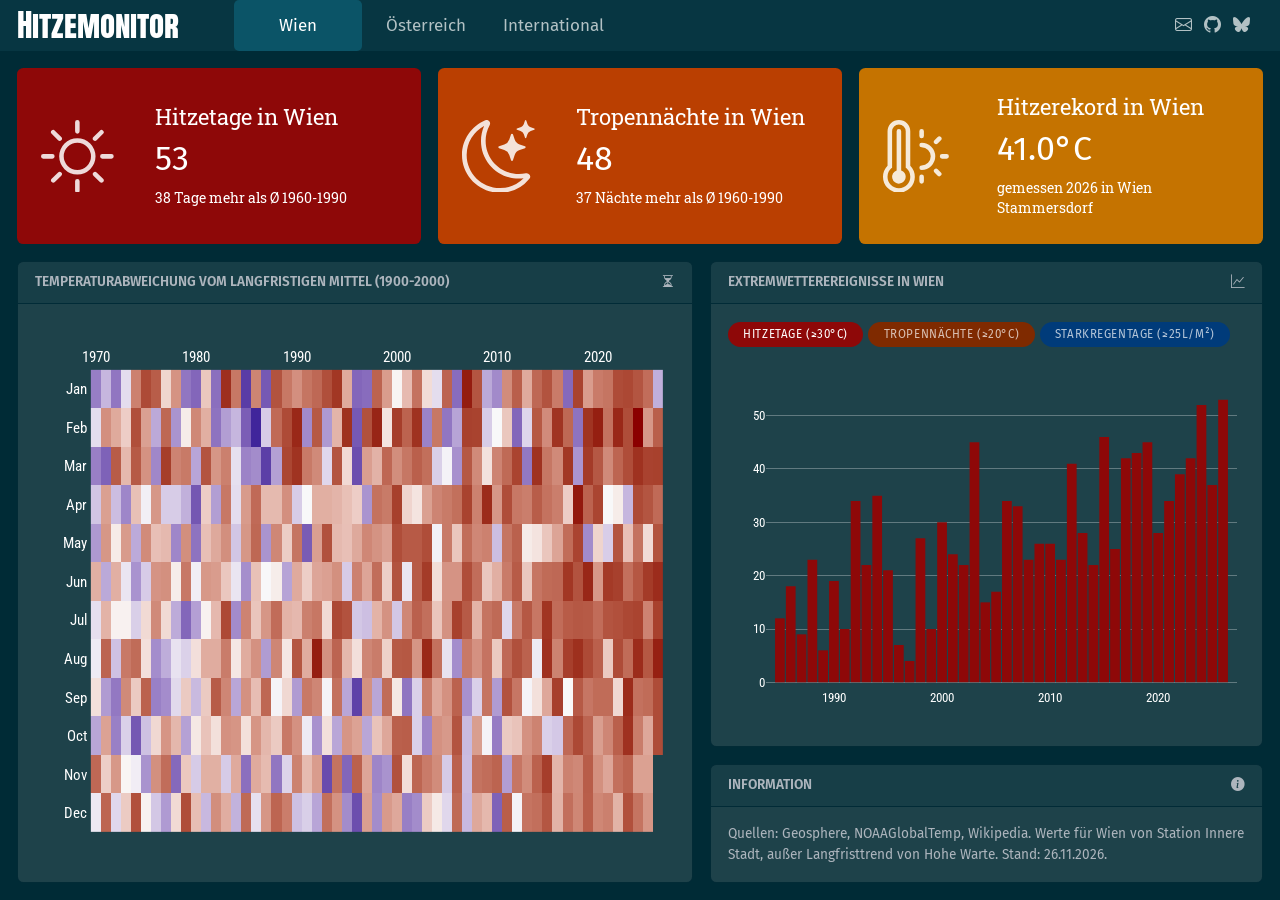
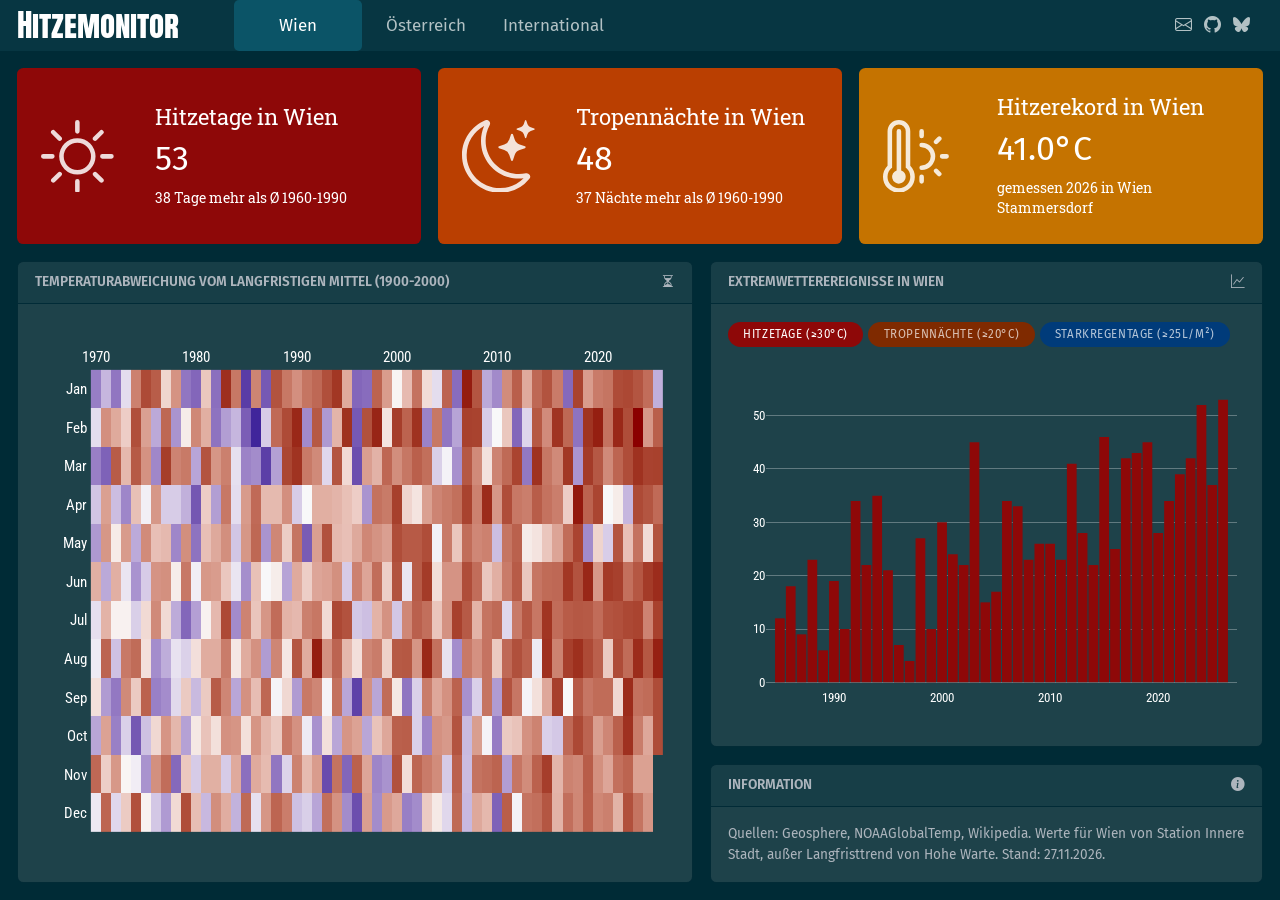
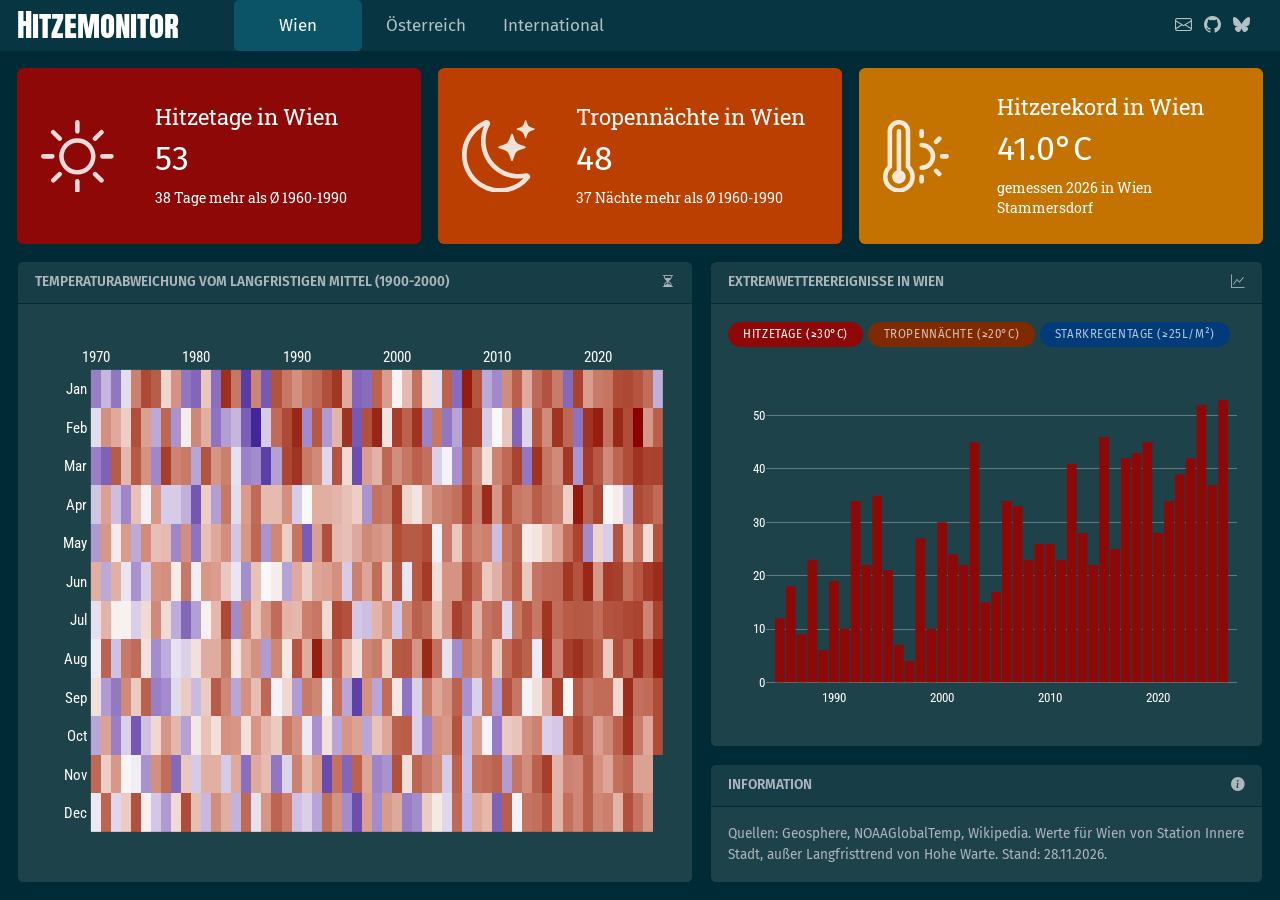
